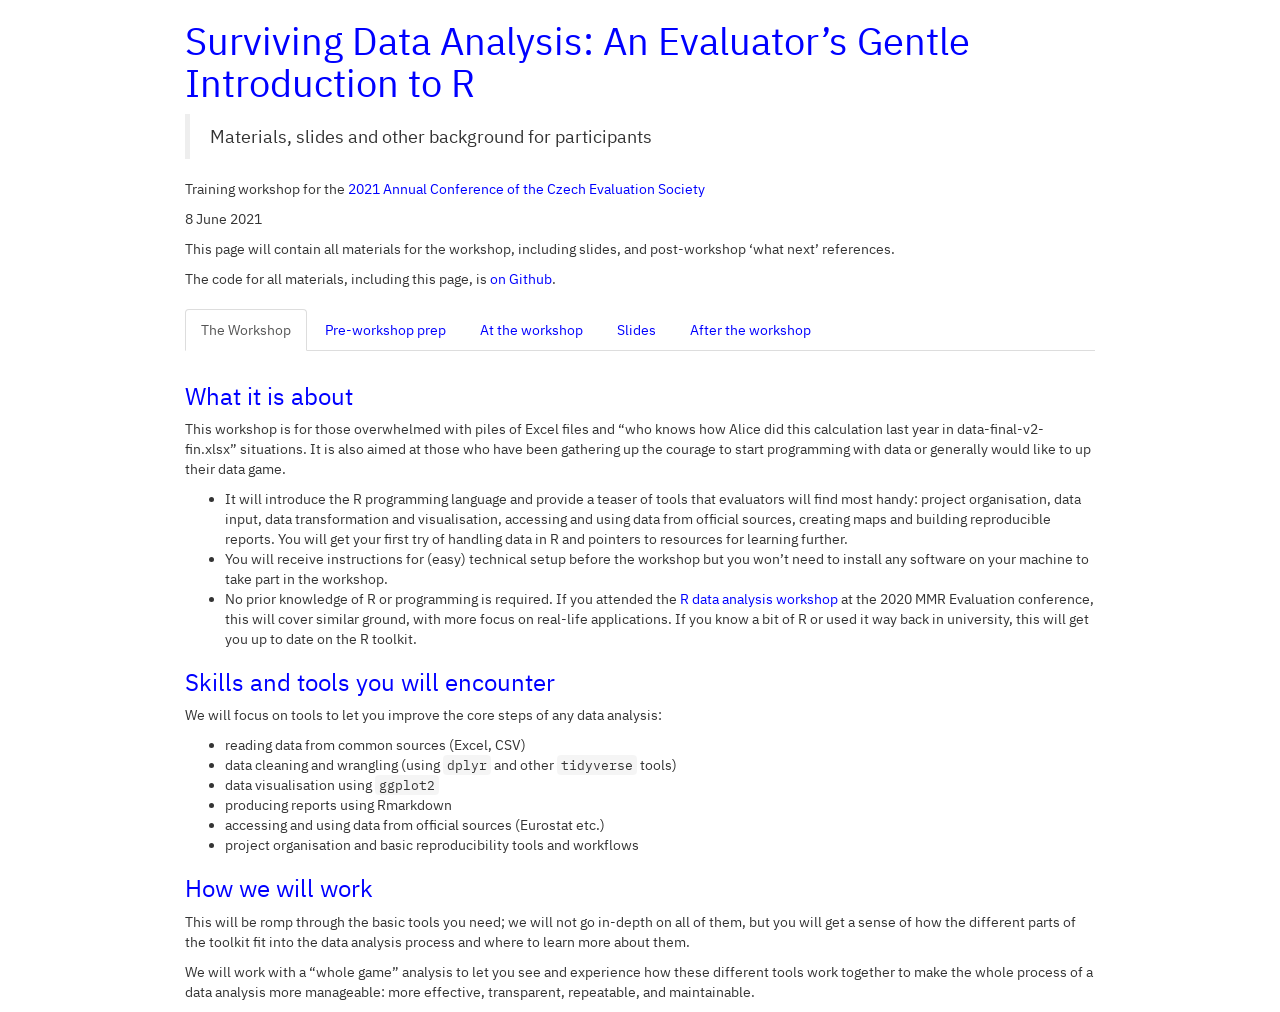
==== docs/index.html @ 687593d3 "render meta" ====
<!DOCTYPE html>

<html lang="en" xml:lang="en">

<head>

<meta charset="utf-8" />
<meta name="generator" content="pandoc" />
<meta http-equiv="X-UA-Compatible" content="IE=EDGE" />




<title>Surviving Data Analysis: An Evaluator’s Gentle Introduction to R</title>

<script src="[data-uri]"></script>
<script src="[data-uri]"></script>
<meta name="viewport" content="width=device-width, initial-scale=1" />
<link href="data:text/css,html%7Bfont%2Dfamily%3Asans%2Dserif%3B%2Dwebkit%2Dtext%2Dsize%2Dadjust%3A100%25%3B%2Dms%2Dtext%2Dsize%2Dadjust%3A100%25%7Dbody%7Bmargin%3A0%7Darticle%2Caside%2Cdetails%2Cfigcaption%2Cfigure%2Cfooter%2Cheader%2Chgroup%2Cmain%2Cmenu%2Cnav%2Csection%2Csummary%7Bdisplay%3Ablock%7Daudio%2Ccanvas%2Cprogress%2Cvideo%7Bdisplay%3Ainline%2Dblock%3Bvertical%2Dalign%3Abaseline%7Daudio%3Anot%28%5Bcontrols%5D%29%7Bdisplay%3Anone%3Bheight%3A0%7D%5Bhidden%5D%2Ctemplate%7Bdisplay%3Anone%7Da%7Bbackground%2Dcolor%3Atransparent%7Da%3Aactive%2Ca%3Ahover%7Boutline%3A0%7Dabbr%5Btitle%5D%7Bborder%2Dbottom%3A1px%20dotted%7Db%2Cstrong%7Bfont%2Dweight%3A700%7Ddfn%7Bfont%2Dstyle%3Aitalic%7Dh1%7Bmargin%3A%2E67em%200%3Bfont%2Dsize%3A2em%7Dmark%7Bcolor%3A%23000%3Bbackground%3A%23ff0%7Dsmall%7Bfont%2Dsize%3A80%25%7Dsub%2Csup%7Bposition%3Arelative%3Bfont%2Dsize%3A75%25%3Bline%2Dheight%3A0%3Bvertical%2Dalign%3Abaseline%7Dsup%7Btop%3A%2D%2E5em%7Dsub%7Bbottom%3A%2D%2E25em%7Dimg%7Bborder%3A0%7Dsvg%3Anot%28%3Aroot%29%7Boverflow%3Ahidden%7Dfigure%7Bmargin%3A1em%2040px%7Dhr%7Bheight%3A0%3B%2Dwebkit%2Dbox%2Dsizing%3Acontent%2Dbox%3B%2Dmoz%2Dbox%2Dsizing%3Acontent%2Dbox%3Bbox%2Dsizing%3Acontent%2Dbox%7Dpre%7Boverflow%3Aauto%7Dcode%2Ckbd%2Cpre%2Csamp%7Bfont%2Dfamily%3Amonospace%2Cmonospace%3Bfont%2Dsize%3A1em%7Dbutton%2Cinput%2Coptgroup%2Cselect%2Ctextarea%7Bmargin%3A0%3Bfont%3Ainherit%3Bcolor%3Ainherit%7Dbutton%7Boverflow%3Avisible%7Dbutton%2Cselect%7Btext%2Dtransform%3Anone%7Dbutton%2Chtml%20input%5Btype%3Dbutton%5D%2Cinput%5Btype%3Dreset%5D%2Cinput%5Btype%3Dsubmit%5D%7B%2Dwebkit%2Dappearance%3Abutton%3Bcursor%3Apointer%7Dbutton%5Bdisabled%5D%2Chtml%20input%5Bdisabled%5D%7Bcursor%3Adefault%7Dbutton%3A%3A%2Dmoz%2Dfocus%2Dinner%2Cinput%3A%3A%2Dmoz%2Dfocus%2Dinner%7Bpadding%3A0%3Bborder%3A0%7Dinput%7Bline%2Dheight%3Anormal%7Dinput%5Btype%3Dcheckbox%5D%2Cinput%5Btype%3Dradio%5D%7B%2Dwebkit%2Dbox%2Dsizing%3Aborder%2Dbox%3B%2Dmoz%2Dbox%2Dsizing%3Aborder%2Dbox%3Bbox%2Dsizing%3Aborder%2Dbox%3Bpadding%3A0%7Dinput%5Btype%3Dnumber%5D%3A%3A%2Dwebkit%2Dinner%2Dspin%2Dbutton%2Cinput%5Btype%3Dnumber%5D%3A%3A%2Dwebkit%2Douter%2Dspin%2Dbutton%7Bheight%3Aauto%7Dinput%5Btype%3Dsearch%5D%7B%2Dwebkit%2Dbox%2Dsizing%3Acontent%2Dbox%3B%2Dmoz%2Dbox%2Dsizing%3Acontent%2Dbox%3Bbox%2Dsizing%3Acontent%2Dbox%3B%2Dwebkit%2Dappearance%3Atextfield%7Dinput%5Btype%3Dsearch%5D%3A%3A%2Dwebkit%2Dsearch%2Dcancel%2Dbutton%2Cinput%5Btype%3Dsearch%5D%3A%3A%2Dwebkit%2Dsearch%2Ddecoration%7B%2Dwebkit%2Dappearance%3Anone%7Dfieldset%7Bpadding%3A%2E35em%20%2E625em%20%2E75em%3Bmargin%3A0%202px%3Bborder%3A1px%20solid%20silver%7Dlegend%7Bpadding%3A0%3Bborder%3A0%7Dtextarea%7Boverflow%3Aauto%7Doptgroup%7Bfont%2Dweight%3A700%7Dtable%7Bborder%2Dspacing%3A0%3Bborder%2Dcollapse%3Acollapse%7Dtd%2Cth%7Bpadding%3A0%7D%40media%20print%7B%2A%2C%3Aafter%2C%3Abefore%7Bcolor%3A%23000%21important%3Btext%2Dshadow%3Anone%21important%3Bbackground%3A0%200%21important%3B%2Dwebkit%2Dbox%2Dshadow%3Anone%21important%3Bbox%2Dshadow%3Anone%21important%7Da%2Ca%3Avisited%7Btext%2Ddecoration%3Aunderline%7Da%5Bhref%5D%3Aafter%7Bcontent%3A%22%20%28%22%20attr%28href%29%20%22%29%22%7Dabbr%5Btitle%5D%3Aafter%7Bcontent%3A%22%20%28%22%20attr%28title%29%20%22%29%22%7Da%5Bhref%5E%3D%22javascript%3A%22%5D%3Aafter%2Ca%5Bhref%5E%3D%22%23%22%5D%3Aafter%7Bcontent%3A%22%22%7Dblockquote%2Cpre%7Bborder%3A1px%20solid%20%23999%3Bpage%2Dbreak%2Dinside%3Aavoid%7Dthead%7Bdisplay%3Atable%2Dheader%2Dgroup%7Dimg%2Ctr%7Bpage%2Dbreak%2Dinside%3Aavoid%7Dimg%7Bmax%2Dwidth%3A100%25%21important%7Dh2%2Ch3%2Cp%7Borphans%3A3%3Bwidows%3A3%7Dh2%2Ch3%7Bpage%2Dbreak%2Dafter%3Aavoid%7D%2Enavbar%7Bdisplay%3Anone%7D%2Ebtn%3E%2Ecaret%2C%2Edropup%3E%2Ebtn%3E%2Ecaret%7Bborder%2Dtop%2Dcolor%3A%23000%21important%7D%2Elabel%7Bborder%3A1px%20solid%20%23000%7D%2Etable%7Bborder%2Dcollapse%3Acollapse%21important%7D%2Etable%20td%2C%2Etable%20th%7Bbackground%2Dcolor%3A%23fff%21important%7D%2Etable%2Dbordered%20td%2C%2Etable%2Dbordered%20th%7Bborder%3A1px%20solid%20%23ddd%21important%7D%7D%40font%2Dface%7Bfont%2Dfamily%3A%27Glyphicons%20Halflings%27%3Bsrc%3Aurl%28data%3Aapplication%2Fvnd%2Ems%2Dfontobject%3Bbase64%2Cn04AAEFNAAACAAIABAAAAAAABQAAAAAAAAABAJABAAAEAExQAAAAAAAAAAIAAAAAAAAAAAEAAAAAAAAAJxJ%[base64]%2FSEdmjKHUbyow8ATBE40IvWA3vTu8LiABDQ%2BpexwUMcm1SMnNryctQSiI1K5ZnbOlXKmnVV5YvRe6RnNMFNCOs1KNVpn6yZhCJkRtVRNzEufeIq7HgSrcx4S8h%2Fv4vnrrKc6oCNxmSk2uKlZQHBii6iKFoH0746ThvkO1kJHlxjrkxs%2BLWORaDQBEtiYJIR5IB9Bi1UyL4Rmr0BNigNkMzlKQmnofBHviqVzUxwdMb3NdCn69hy%2BpRYVKGVS%2F1tnsqv4LL7wCCPZZAZPT4aCShHjHJVNuXbmMrY5LeQaGnvAkXlVrJgKRAUdFjrWEah9XebPeQMj7KS7DIBAFt8ycgC5PLGUOHSE3ErGZCiViNLL5ZARfywnCoZaKQCu6NuFX42AEeKtKUGnr%2FCm2Cy8tpFhBPMW5Fxi4Qm4TkDWh4IWFDClhU2hRWosUWqcKLlgyXB%2BlSHaWaHiWlBAR8SeSgSPCQxdVQgzUixWKSTrIQEbU94viDctkvX%2BVSjJuUmV8L4CXShI11esnp0pjWNZIyxKHS4wVQ2ime1P4RnhvGw0aDN1OLAXGERsB7buFpFGGBAre4QEQR0HOIO5oYH305G%2BKspT%2FFupEGGafCCwxSe6ZUa%2B073rXHnNdVXE6eWvibUS27XtRzkH838mYLMBmYysZTM0EM3A1fbpCBYFccN1B%2FEnCYu%2FTgCGmr7bMh8GfYL%2BBfcLvB0gRagC09w9elfldaIy%2FhNCBLRgBgtCC7jAF63wLSMAfbfAlEggYU0bUA7ACCJmTDpEmJtI78w4%2FBO7dN7JR7J7ZvbYaUbaILSQsRBiF3HGk5fEg6p9unwLvn98r%2BvnsV%2B372uf1xBLq4qU%2F45fTuqaAP%2BpssmCCCTF0mhEow8ZXZOS8D7Q85JsxZ%2BAzok7B7O%2Ff6J8AzYBySZQB%2FQHYUSA%2BEeQhEWiS6AIQzgcsDiER4MjgMBAWDV4AgQ3g1eBgIdweCQmCjJEMkJ%2BPKRWyFHHmg1Wi%2F6xzUgA0LREoKJChwnQa9B%2B5RQZRB3IlBlkAnxyQNaANwHMowzlYSMCBgnbpzvqpl0iTJNCQidDI9ZrSYNIRBhHtUa5YHMHxyGEik9hDE0AKj72AbTCaxtHPUaKZdAZSnQTyjGqGLsmBStCejApUhg4uBMU6mATujEl%2BKdDPbI6Ag4vLr%2BhjY6lbjBeoLKnZl0UZgRX8gTySOeynZVz1wOq7e1hFGYIq%2BMhrGxDLak0PrwYzSXtcuyhXEhwOYofiW%2BEcI%2Fjw8P6IY6ed%2BetAbuqKp5QIapT77LnAe505lMuqL79a0ut4rWexzFttsOsLDy7zvtQzcq3U1qabe7tB0wHWVXji%2BzDbo8x8HyIRUbXnwUcklFv51fvTymiV%2BMXLSmGH9d9%2BaXpD5X6lao41anWGig7IwIdnoBY2ht%2FpO9mClLo4NdXHAsefqWUKlXJkbqPOFhMoR4aiA1BXqhRNbB2Xwi%2B7u%2FjpAoOpKJ0UX24EsrzMfHXViakCNcKjBxuQX8BO0ZqjJ3xXzf%2B61t2VXOSgJ8xu65QKgtN6FibPmPYsXbJRHHqbgATcSZxBqGiDiU4NNNsYBsKD0MIP%2FOfKnlk%2FLkaid%[base64]%2FgFtuW0wR4cgd%2BZKesSV7QkNE2kw6AV4hoIuC02LGmTomyf8PiO6CZzOTLTPQ%2BHW06H%2Btx%2BbQ8LmDYg1pTFrp2oJXgkZTyeRJZM0C8aE2LpFrNVDuhARsN543%2FFV6klQ6Tv1OoZGXLv0igKrl%2FCmJxRmX7JJbJ998VSIPQRyDBICzl4JJlYHbdql30NvYcOuZ7a10uWRrgoieOdgIm4rlq6vNOQBuqESLbXG5lzdJGHw2m0sDYmODXbYGTfSTGRKpssTO95fothJCjUGQgEL4yKoGAF%2F0SrpUDNn8CBgBcSDQByAeNkCXp4S4Ro2Xh4OeaGRgR66PVOsU8bc6TR5%[base64]%2F1SgRCJ1dk4UdBT7OoyuNgLs0oCd8RnrEIb6QdMxT2QjD4zMrJkfgx5aDMcA4orsTtKCqWb%2FVeyceqa5OGSmB28YwH4rFbkQaLoUN8OQQYnD3w2eXpI4ScQfbCUZiJ4yMOIKLyyTc7BQ4uXUw6Ee6%2FxM%2B4Y67ngNBknxIPwuppgIhFcwJyr6EIj%2BLzNj%2FmfR2vhhRlx0BILZoAYruF0caWQ7YxO66UmeguDREAFHYuC7HJviRgVO6ruJH59h%2FC%2FPkgSle8xNzZJULLWq9JMDTE2fjGE146a1Us6PZDGYle6ldWRqn%2FpdpgHKNGrGIdkRK%2BKPETT9nKT6kLyDI8xd9A1FgWmXWRAIHwZ37WyZHOVyCadJEmMVz0MadMjDrPho%2BEIochkVC2xgGiwwsQ6DMv2P7UXqT4x7CdcYGId2BJQQa85EQKmCmwcRejQ9Bm4oATENFPkxPXILHpMPUyWTI5rjNOsIlmEeMbcOCEqInpXACYQ9DDxmFo9vcmsDblcMtg4tqBerNngkIKaFJmrQAPnq1dEzsMXcwjcHdfdCibcAxxA%2Bq%2Fj9m3LM%2FO7WJka4tSidVCjsvo2lQ%2F2ewyoYyXwAYyr2PlRoR5MpgVmSUIrM3PQxXPbgjBOaDQFIyFMJvx3Pc5RSYj12ySVF9fwFPQu2e2KWVoL9q3Ayv3IzpGHUdvdPdrNUdicjsTQ2ISy7QU3DrEytIjvbzJnAkmANXjAFERA0MUoPF3%2F5KFmW14bBNOhwircYgMqoDpUMcDtCmBE82QM2YtdjVLB4kBuKho%2FbcwQdeboqfQartuU3CsCf%2BcXkgYAqp%2F0Ee3RorAZt0AvvOCSI4JICIlGlsV0bsSid%2FNIEALAAzb6HAgyWHBps6xAOwkJIGcB82CxRQq4sJf3FzA70A%2BTRqcqjEMETCoez3mkPcpnoALs0ugJY8kQwrC%[base64]%2FWDHA60cYFaI%2FPjpzquUqdaYGcIq%2BmLez3WLFFCtNBN2QJcrlcoELgiPku5R5dSlJFaCEqEZle1AQzAKC%2B1SotMcBNyQUFuRHRF6OlimSBgjZeTBCwLyc6A%2BP%2FoFRchXTz5ADknYJHxzrJ5pGuIKRQISU6WyKTBBjD8WozmVYWIsto1AS5rxzKlvJu4E%2FvwOiKxRtCWsDM%2BeTHUrmwrCK5BIfMzGkD%2B0Fk5LzBs0jMYXktNDblB06LMNJ09U8pzSLmo14MS0OMjcdrZ31pyQqxJJpRImlSvfYAK8inkYU52QY2FPEVsjoWewpwhRp5yAuNpkqhdb7ku9Seefl2D0B8SMTFD90xi4CSOwwZy9IKkpMtI3FmFUg3%2FkFutpQGNc3pCR7gvC4sgwbupDu3DyEN%2BW6YGLNM21jpB49irxy9BSlHrVDlnihGKHwPrbVFtc%2Bh1rVQKZduxIyojccZIIcOCmhEnC7UkY68WXKQgLi2JCDQkQWJRQuk60hZp0D3rtCTINSeY9Ej2kIKYfGxwOs4j9qMM7fYZiipzgcf7TamnehqdhsiMiCawXnz4xAbyCkLAx5EGbo3Ax1u3dUIKnTxIaxwQTHehPl3V491H0%2BbC5zgpGz7Io%2BmjdhKlPJ01EeMpM7UsRJMi1nGjmJg35i6bQBAAxjO%2FENJubU2mg3ONySEoWklCwdABETcs7ck3jgiuU9pcKKpbgn%2B3YlzV1FzIkB6pmEDOSSyDfPPlQskznctFji0kpgZjW5RZe6x9kYT4KJcXg0bNiCyif%2BpZACCyRMmYsfiKmN9tSO65F0R2OO6ytlEhY5Sj6uRKfFxw0ijJaAx%2Fk3QgnAFSq27%2F2i4GEBA%2BUvTJKK%2F9eISNvG46Em5RZfjTYLdeD8kdXHyrwId%2FDQZUaMCY4gGbke2C8vfjgV%2FY9kkRQOJIn%2FxM9INZSpiBnqX0Q9GlQPpPKAyO5y%2BW5NMPSRdBCUlmuxl40ZfMCnf2Cp044uI9WLFtCi4YVxKjuRCOBWIb4XbIsGdbo4qtMQnNOQz4XDSui7W%2FN6l54qOynCqD3DpWQ%2BmpD7C40D8BZEWGJX3tlAaZBMj1yjvDYKwCJBa201u6nBKE5UE%2B7QSEhCwrXfbRZylAaAkplhBWX50dumrElePyNMRYUrC99UmcSSNgImhFhDI4BXjMtiqkgizUGCrZ8iwFxU6fQ8GEHCFdLewwxYWxgScAYMdMLmcZR6b7rZl95eQVDGVoUKcRMM1ixXQtXNkBETZkVVPg8LoSrdetHzkuM7DjZRHP02tCxA1fmkXKF3VzfN1pc1cv%2F8lbTIkkYpqKM9VOhp65ktYk%2BQ46myFWBapDfyWUCnsnI00QTBQmuFjMZTcd0V2NQ768Fhpby04k2IzNR1wKabuGJqYWwSly6ocMFGTeeI%2BejsWDYgEvr66QgqdcIbFYDNgsm0x9UHY6SCd5%2B7tpsLpKdvhahIDyYmEJQCqMqtCF6UlrE5GXRmbu%[base64]%2FiOmsLtHSWNUWEGk9hScMPShasUA1AcHOtRZlqMeQ0OzYS9vQvYUjOLrzP07BUAFikcJNMi7gIxEw4pL1G54TcmmmoAQ5s7TGWErJZ2Io4yQ0ljRYhL8H5e62oDtLF8aDpnIvZ5R3GWJyAugdiiJW9hQAVTsnCBHhwu7rkBlBX6r3b7ejEY0k5GGeyKv66v%2B6dg7mcJTrWHbtMywbedYqCQ0FPwoytmSWsL8WTtChZCKKzEF7vP6De4x2BJkkniMgSdWhbeBSLtJZR9CTHetK1xb34AYIJ37OegYIoPVbXgJ%2FqDQK%2BbfCtxQRVKQu77WzOoM6SGL7MaZwCGJVk46aImai9fmam%2BWpHG%2B0BtQPWUgZ7RIAlPq6lkECUhZQ2gqWkMYKcYMYaIc4gYCDFHYa2d1nzp3%2BJ1eCBay8IYZ0wQRKGAqvCuZ%2FUgbQPyllosq%2BXtfKIZOzmeJqRazpmmoP%2F76YfkjzV2NlXTDSBYB04SVlNQsFTbGPk1t%2FI4Jktu0XSgifO2ozFOiwd%2F0SssJDn0dn4xqk4GDTTKX73%2FwQyBLdqgJ%2BWx6AQaba3BA9CKEzjtQYIfAsiYamapq80LAamYjinlKXUkxdpIDk0puXUEYzSalfRibAeDAKpNiqQ0FTwoxuGYzRnisyTotdVTclis1LHRQCy%2FqqL8oUaQzWRxilq5Mi0IJGtMY02cGLD69vGjkj3p6pGePKI8bkBv5evq8SjjyU04vJR2cQXQwSJyoinDsUJHCQ50jrFTT7yRdbdYQMB3MYCb6uBzJ9ewhXYPAIZSXfeEQBZZ3GPN3Nbhh%2FwkvAJLXnQMdi5NYYZ5GHE400GS5rXkOZSQsdZgIbzRnF9ueLnsfQ47wHAsirITnTlkCcuWWIUhJSbpM3wWhXNHvt2xUsKKMpdBSbJnBMcihkoDqAd1Zml%2FR4yrzow1Q2A5G%2Bkzo%2FRhRxQS2lCSDRV8LlYLBOOoo1bF4jwJAwKMK1tWLHlu9i0j4Ig8qVm6wE1DxXwAwQwsaBWUg2pOOol2dHxyt6npwJEdLDDVYyRc2D0HbcbLUJQj8gPevQBUBOUHXPrsAPBERICpnYESeu2OHotpXQxRGlCCtLdIsu23MhZVEoJg8Qumj%2FUMMc34IBqTKLDTp76WzL%2FdMjCxK7MjhiGjeYAC%2Fkj%2FjY%2FRde7hpSM1xChrog6yZ7OWTuD56xBJnGFE%2BpT2ElSyCnJcwVzCjkqeNLfMEJqKW0G7OFIp0G%2B9mh50I9o8k1tpCY0xYqFNIALgIfc2me4n1bmJnRZ89oepgLPT0NTMLNZsvSCZAc3TXaNB07vail36%2FdBySis4m9%2FDR8izaLJW6bWCkVgm5T%2Bius3ZXq4xI%2BGnbveLbdRwF2mNtsrE0JjYc1AXknCOrLSu7Te%2Fr4dPYMCl5qtiHNTn%2BTPbh1jCBHH%2BdMJNhwNgs3nT%2BOhQoQ0vYif56BMG6WowAcHR3DjQolxLzyVekHj00PBAaW7IIAF1EF%2BuRIWyXjQMAs2chdpaKPNaB%2BkSezYt0%2BCA04sOg5vx8Fr7Ofa9sUv87h7SLAUFSzbetCCZ9pmyLt6l6%2FTzoA1%2FZBG9bIUVHLAbi%2FkdBFgYGyGwRQGBpkqCEg2ah9UD6EedEcEL3j4y0BQQCiExEnocA3SZboh%2Bepgd3YsOkHskZwPuQ5OoyA0fTA5AXrHcUOQF%2BzkJHIA7PwCDk1gGVmGUZSSoPhNf%2BTklauz98QofOlCIQ%2FtCD4dosHYPqtPCXB3agggQQIqQJsSkB%2Bqn0rkQ1toJjON%2FOtCIB9RYv3PqRA4C4U68ZMlZn6BdgEvi2ziU%2BTQ6NIw3ej%2BAtDwMGEZk7e2IjxUWKdAxyaw9OCwSmeADTPPleyk6UhGDNXQb%2B%2BW6Uk4q6F7%2Frg6WVTo82IoCxSIsFDrav4EPHphD3u4hR53WKVvYZUwNCCeM4PMBWzK%2BEfIthZOkuAwPo5C5jgoZgn6dUdvx5rIDmd58cXXdKNfw3l%2BwM2UjgrDJeQHhbD7HW2QDoZMCujgIUkk5Fg8VCsdyjOtnGRx8wgKRPZN5dR0zPUyfGZFVihbFRniXZFOZGKPnEQzU3AnD1KfR6weHW2XS6KbPJxUkOTZsAB9vTVp3Le1F8q5l%2BDMcLiIq78jxAImD2pGFw0VHfRatScGlK6SMu8leTmhUSMy8Uhdd6xBiH3Gdman4tjQGLboJfqz6fL2WKHTmrfsKZRYX6BTDjDldKMosaSTLdQS7oDisJNqAUhw1PfTlnacCO8vl8706Km1FROgLDmudzxg%2BEWTiArtHgLsRrAXYWdB0NmToNCJdKm0KWycZQqb%2BMw76Qy29iQ5up%2FX7oyw8QZ75kP5F6iJAJz6KCmqxz8fEa%2FxnsMYcIO%2FvEkGRuMckhr4rIeLrKaXnmIzlNLxbFspOphkcnJdnz%2FChp%2FVlpj2P7jJQmQRwGnltkTV5dbF9fE3%2FfxoSqTROgq9wFUlbuYzYcasE0ouzBo%2BdDCDzxKAfhbAZYxQiHrLzV2iVexnDX%2FQnT1fsT%2Fxuhu1ui5qIytgbGmRoQkeQooO8eJNNZsf0iALur8QxZFH0nCMnjerYQqG1pIfjyVZWxhVRznmmfLG00BcBWJE6hzQWRyFknuJnXuk8A5FRDCulwrWASSNoBtR%2BCtGdkPwYN2o7DOw%2FVGlCZPusRBFXODQdUM5zeHDIVuAJBLqbO%2Ff9Qua%2BpDqEPk230Sob9lEZ8BHiCorjVghuI0lI4JDgHGRDD%2FprQ84B1pVGkIpVUAHCG%2Biz3Bn3qm2AVrYcYWhock4jso5%2BJ7HfHVj4WMIQdGctq3psBCVVzupQOEioBGA2Bk%2BUILT7%2BVoX5mdxxA5fS42gISQVi%2FHTzrgMxu0fY6hE1ocUwwbsbWcezrY2n6S8%2F6cxXkOH4prpmPuFoikTzY7T85C4T2XYlbxLglSv2uLCgFv8Quk%2FwdesUdWPeHYIH0R729JIisN9Apdd4eB10aqwXrPt%2BSu9mA8k8n1sjMwnfsfF2j3jMUzXepSHmZ%2FBfqXvzgUNQQWOXO8YEuFBh4QTYCkOAPxywpYu1VxiDyJmKVcmJPGWk%2Fgc3Pov02StyYDahwmzw3E1gYC9wkupyWfDqDSUMpCTH5e5N8B%2F%2FlHiMuIkTNw4USHrJU67bjXGqNav6PBuQSoqTxc8avHoGmvqNtXzIaoyMIQIiiUHIM64cXieouplhNYln7qgc4wBVAYR104kO%2BCvKqsg4yIUlFNThVUAKZxZt1XA34h3TCUUiXVkZ0w8Hh2R0Z5L0b4LZvPd%2Fp1gi%2F07h8qfwHrByuSxglc9cI4QIg2oqvC%2Fqm0i7tjPLTgDhoWTAKDO2ONW5oe%2B%2FeKB9vZB8K6C25yCZ9RFVMnb6NRdRjyVK57CHHSkJBfnM2%2Fj4ODUwRkqrtBBCrDsDpt8jhZdXoy%2F1BCqw3sSGhgGGy0a5Jw6BP%2FTExoCmNFYjZl248A0osgPyGEmRA%2BfAsqPVaNAfytu0vuQJ7rk3J4kTDTR2AlCHJ5cls26opZM4w3jMULh2YXKpcqGBtuleAlOZnaZGbD6DHzMd6i2oFeJ8z9XYmalg1Szd%2FocZDc1C7Y6vcALJz2lYnTXiWEr2wawtoR4g3jvWUU2Ngjd1cewtFzEvM1NiHZPeLlIXFbBPawxNgMwwAlyNSuGF3zizVeOoC9bag1qRAQKQE%2FEZBWC2J8mnXAN2aTBboZ7HewnObE8CwROudZHmUM5oZ%2FUgd%2FJZQK8lvAm43uDRAbyW8gZ%2BZGq0EVerVGUKUSm%2FIdn8AQHdR4m7bue88WBwft9mSCeMOt1ncBwziOmJYI2ZR7ewNMPiCugmSsE4EyQ%2BQATJG6qORMGd4snEzc6B4shPIo4G1T7PgSm8PY5eUkPdF8JZ0VBtadbHXoJgnEhZQaODPj2gpODKJY5Yp4DOsLBFxWbvXN755KWylJm%2BoOd4zEL9Hpubuy2gyyfxh8oEfFutnYWdfB8PdESLWYvSqbElP9qo3u6KTmkhoacDauMNNjj0oy40DFV7Ql0aZj77xfGl7TJNHnIwgqOkenruYYNo6h724%2BzUQ7%2BvkCpZB%2BpGA562hYQiDxHVWOq0oDQl%2FQsoiY%2BcuI7iWq%2FZIBtHcXJ7kks%2Bh2fCNUPA82BzjnqktNts%2BRLdk1VSu%2BtqEn7QZCCsvEqk6FkfiOYkrsw092J8jsfIuEKypNjLxrKA9kiA19mxBD2suxQKCzwXGws7kEJvlhUiV9tArLIdZW0IORcxEzdzKmjtFhsjKy%2F44XYXdI5noQoRcvjZ1RMPACRqYg2V1%2BOwOepcOknRLLFdYgTkT5UApt%2FJhLM3jeFYprZV%2BZow2g8fP%2BU68hkKFWJj2yBbKqsrp25xkZX1DAjUw52IMYWaOhab8Kp05VrdNftqwRrymWF4OQSjbdfzmRZirK8FMJELEgER2PHjEAN9pGfLhCUiTJFbd5LBkOBMaxLr%2FA1SY9dXFz4RjzoU9ExfJCmx%2FI9FKEGT3n2cmzl2X42L3Jh%2BAbQq6sA%2BSs1kitoa4TAYgKHaoybHUDJ51oETdeI%2F9ThSmjWGkyLi5QAGWhL0BG1UsTyRGRJOldKBrYJeB8ljLJHfATWTEQBXBDnQexOHTB%2BUn44zExFE4vLytcu5NwpWrUxO%2F0ZICUGM7hGABXym0V6ZvDST0E370St9MIWQOTWngeoQHUTdCJUP04spMBMS8LSker9cReVQkULFDIZDFPrhTzBl6sed9wcZQTbL%2BBDqMyaN3RJPh%2Fanbx%2BIv%2BqgQdAa3M9Z5JmvYlh4qop%2BHo1F1W5gbOE9YKLgAnWytXElU4G8GtW47lhgFE6gaSs%2Bgs37sFvi0PPVvA5dnCBgILTwoKd%2F%2BDoL9F6inlM7H4rOTzD79KJgKlZO%2FZgt22UsKhrAaXU5ZcLrAglTVKJEmNJvORGN1vqrcfSMizfpsgbIe9zno%2BgBoKVXgIL%2FVI8dB1O5o%2FR3Suez%2FgD7M781ShjKpIIORM%2FnxG%2BjjhhgPwsn2IoXsPGPqYHXA63zJ07M2GPEykQwJBYLK808qYxuIew4frk52nhCsnCYmXiR6CuapvE1IwRB4%2FQftDbEn%2BAucIr1oxrLabRj9q4ae0%2BfXkHnteAJwXRbVkR0mctVSwEbqhJiMSZUp9DNbEDMmjX22m3ABpkrPQQTP3S1sib5pD2VRKRd%2BeNAjLYyT0hGrdjWJZy24OYXRoWQAIhGBZRxuBFMjjZQhpgrWo8SiFYbojcHO8V5DyscJpLTHyx9Fimassyo5U6WNtquUMYgccaHY5amgR3PQzq3ToNM5ABnoB9kuxsebqmYZm0R9qxJbFXCQ1UPyFIbxoUraTJFDpCk0Wk9GaYJKz%2F6oHwEP0Q14lMtlddQsOAU9zlYdMVHiT7RQP3XCmWYDcHCGbVRHGnHuwzScA0BaSBOGkz3lM8CArjrBsyEoV6Ys4qgDK3ykQQPZ3hCRGNXQTNNXbEb6tDiTDLKOyMzRhCFT%2BmAUmiYbV3YQVqFVp9dorv%2BTsLeCykS2b5yyu8AV7IS9cxcL8z4Kfwp%2BxJyYLv1OsxQCZwTB4a8BZ%2F5EdxTBJthApqyfd9u3ifr%2FWILTqq5VqgwMT9SOxbSGWLQJUUWCVi4k9tho9nEsbUh7U6NUsLmkYFXOhZ0kmamaJLRNJzSj%2Fqn4Mso6zb6iLLBXoaZ6AqeWCjHQm2lztnejYYM2eubnpBdKVLORZhudH3JF1waBJKA9%2BW8EhMj3Kzf0L4vi4k6RoHh3Z5YgmSZmk6ns4fjScjAoL8GoOECgqgYEBYUGFVO4FUv4%2FYtowhEmTs0vrvlD%2FCrisnoBNDAcUi%2FteY7OctFlmARQzjOItrrlKuPO6E2Ox93L4O%2F4DcgV%2FdZ7qR3VBwVQxP1GCieA4RIpweYJ5FoYrHxqRBdJjnqbsikA2Ictbb8vE1GYIo9dacK0REgDX4smy6GAkxlH1yCGGsk%2BtgiDhNKuKu3yNrMdxafmKTF632F8Vx4BNK57GvlFisrkjN9WDAtjsWA0ENT2e2nETUb%2Fn7qwhvGnrHuf5bX6Vh%2Fn3xffU3PeHdR%2BFA92i6ufT3AlyAREoNDh6chiMWTvjKjHDeRhOa9YkOQRq1vQXEMppAQVwHCuIcV2g5rBn6GmZZpTR7vnSD6ZmhdSl176gqKTXu5E%2BYbfL0adwNtHP7dT7t7b46DVZIkzaRJOM%2BS6KcrzYVg%2BT3wSRFRQashjfU18NutrKa%2F7PXbtuJvpIjbgPeqd%2BpjmRw6YKpnANFSQcpzTZgpSNJ6J7uiagAbir%2F8tNXJ%2FOsOnRh6iuIexxrmkIneAgz8QoLmiaJ8sLQrELVK2yn3wOHp57BAZJhDZjTBzyoRAuuZ4eoxHruY1pSb7qq79cIeAdOwin4GdgMeIMHeG%2BFZWYaiUQQyC5b50zKjYw97dFjAeY2I4Bnl105Iku1y0lMA1ZHolLx19uZnRdILcXKlZGQx%2FGdEqSsMRU1BIrFqRcV1qQOOHyxOLXEGcbRtAEsuAC2V4K3p5mFJ22IDWaEkk9ttf5Izb2LkD1MnrSwztXmmD%2FQi%2FEmVEFBfiKGmftsPwVaIoZanlKndMZsIBOskFYpDOq3QUs9aSbAAtL5Dbokus2G4%2FasthNMK5UQKCOhU97oaOYNGsTah%2BjfCKsZnTRn5TbhFX8ghg8CBYt%2FBjeYYYUrtUZ5jVij%2Fop7V5SsbA4mYTOwZ46hqdpbB6Qvq3AS2HHNkC15pTDIcDNGsMPXaBidXYPHc6PJAkRh29Vx8KcgX46LoUQBhRM%2B3SW6Opll%2FwgxxsPgKJKzr5QCmwkUxNbeg6Wj34SUnEzOemSuvS2OetRCO8Tyy%2BQbSKVJcqkia%2BGvDefFwMOmgnD7h81TUtMn%2BmRpyJJ349HhAnoWFTejhpYTL9G8N2nVg1qkXBeoS9Nw2fB27t7trm7d%2FQK7Cr4uoCeOQ7%2F8JfKT77KiDzLImESHw%2F0wf73QeHu74hxv7uihi4fTX%2BXEwAyQG3264dwv17aJ5N335Vt9sdrAXhPOAv8JFvzqyYXwfx8WYJaef1gMl98JRFyl5Mv5Uo%2FoVH5ww5OzLFsiTPDns7fS6EURSSWd%2F92BxMYQ8sBaH%2Bj%2BwthQPdVgDGpTfi%2BJQIWMD8xKqULliRH01rTeyF8x8q%2FGBEEEBrAJMPf25UQwi0b8tmqRXY7kIvNkzrkvRWLnxoGYEJsz8u4oOyMp8cHyaybb1HdMCaLApUE%2B%2F7xLIZGP6H9xuSEXp1zLIdjk5nBaMuV%2FyTDRRP8Y2ww5RO6d2D94o%2B6ucWIqUAvgHIHXhZsmDhjVLczmZ3ca0Cb3PpKwt2UtHVQ0BgFJsqqTsnzZPlKahRUkEu4qmkJt%2Bkqdae76ViWe3STan69yaF9%2BfESD2lcQshLHWVu4ovItXxO69bqC5p1nZLvI8NdQB9s9UNaJGlQ5mG947ipdDA0eTIw%2FA1zEdjWquIsQXXGIVEH0thC5M%2BW9pZe7IhAVnPJkYCCXN5a32HjN6nsvokEqRS44tGIs7s2LVTvcrHAF%2BRVmI8L4HUYk4x%2B67AxSMJKqCg8zrGOgvK9kNMdDrNiUtSWuHFpC8%2Fp5qIQrEo%2FH%2B1l%2F0cAwQ2nKmpWxKcMIuHY44Y6DlkpO48tRuUGBWT0FyHwSKO72Ud%2BtJUfdaZ4CWNijzZtlRa8%2BCkmO%2FEwHYfPZFU%2FhzjFWH7vnzHRMo%2BaF9u8qHSAiEkA2HjoNQPEwHsDKOt6hOoK3Ce%2F%2B%2F9boMWDa44I6FrQhdgS7OnNaSzwxWKZMcyHi6LN4WC6sSj0qm2PSOGBTvDs%2FGWJS6SwEN%2FULwpb4LQo9fYjUfSXRwZkynUazlSpvX9e%2BG2zor8l%2BYaMxSEomDdLHGcD6YVQPegTaA74H8%2BV4WvJkFUrjMLGLlvSZQWvi8%2FQA7yzQ8GPno%2F%2F5SJHRP%2FOqKObPCo81s%2F%2B6WgLqykYpGAgQZhVDEBPXWgU%2FWzFZjKUhSFInufPRiMAUULC6T11yL45ZrRoB4DzOyJShKXaAJIBS9wzLYIoCEcJKQW8GVCx4fihqJ6mshBUXSw3wWVj3grrHQlGNGhIDNNzsxQ3M%2BGWn6ASobIWC%2BLbYOC6UpahVO13Zs2zOzZC8z7FmA05JhUGyBsF4tsG0drcggIFzgg%2Fkpf3%2BCnAXKiMgIE8Jk%2FMhpkc8DUJEUzDSnWlQFme3d0sHZDrg7LavtsEX3cHwjCYA17pMTfx8Ajw9hHscN67hyo%2BRJQ4458RmPywXykkVcW688oVUrQhahpPRvTWPnuI0B%2BSkQu7dCyvLRyFYlC1LG1gRCIvn3rwQeINzZQC2KXq31FaR9UmVV2QeGVqBHjmE%2BVMd3b1fhCynD0pQNhCG6%2FWCDbKPyE7NRQzL3BzQAJ0g09aUzcQA6mUp9iZFK6Sbp%2FYbHjo%2B%2B7%2FWj8S4YNa%2BZdqAw1hDrKWFXv9%2BzaXpf8ZTDSbiqsxnwN%2FCzK5tPkOr4tRh2kY3Bn9JtalbIOI4b3F7F1vPQMfoDcdxMS8CW9m%2FNCW%2FHILTUVWQIPiD0j1A6bo8vsv6P1hCESl2abrSJWDrq5sSzUpwoxaCU9FtJyYH4QFMxDBpkkBR6kn0LMPO%2B5EJ7Z6bCiRoPedRZ%2FP0SSdii7ZnPAtVwwHUidcdyspwncz5uq6vvm4IEDbJVLUFCn%2FLvIHfooUBTkFO130FC7CmmcrKdgDJcid9mvVzsDSibOoXtIf9k6ABle3PmIxejodc4aob0QKS432srrCMndbfD454q52V01G4q913mC5HOsTzWF4h2No1av1VbcUgWAqyoZl%2B11PoFYnNv2HwAODeNRkHj%2B8SF1fcvVBu6MrehHAZK1Gm69ICcTKizykHgGFx7QdowTVAsYEF2tVc0Z6wLryz2FI1sc5By2znJAAmINndoJiB4sfPdPrTC8RnkW7KRCwxC6YvXg5ahMlQuMpoCSXjOlBy0Kij%2BbsCYPbGp8BdCBiLmLSAkEQRaieWo1SYvZIKJGj9Ur%2FeWHjiB7SOVdqMAVmpBvfRiebsFjger7DC%2B8kRFGtNrTrnnGD2GAJb8rQCWkUPYHhwXsjNBSkE6lGWUj5QNhK0DMNM2l%2BkXRZ0KLZaGsFSIdQz%2FHXDxf3%2FTE30%2BDgBKWGWdxElyLccJfEpjsnszECNoDGZpdwdRgCixeg9L4EPhH%2BRptvRMVRaahu4cySjS3P5wxAUCPkmn%2BrhyASpmiTaiDeggaIxYBmtLZDDhiWIJaBgzfCsAGUF1Q1SFZYyXDt9skCaxJsxK2Ms65dmdp5WAZyxik%2FzbrTQk5KmgxCg%2Ff45L0jywebOWUYFJQAJia7XzCV0x89rpp%2Ff3AVWhSPyTanqmik2SkD8A3Ml4NhIGLAjBXtPShwKYfi2eXtrDuKLk4QlSyTw1ftXgwqA2jUuopDl%2B5tfUWZNwBpEPXghzbBggYCw%2Fdhy0ntds2yeHCDKkF%2FYxQjNIL%2FF%2F37jLPHCKBO9ibwYCmuxImIo0ijV2Wbg3kSN2psoe8IsABv3RNFaF9uMyCtCYtqcD%2BqNOhwMlfARQUdJ2tUX%2BMNJqOwIciWalZsmEjt07tfa8ma4cji9sqz%2BQ9hWfmMoKEbIHPOQORbhQRHIsrTYlnVTNvcq1imqmmPDdVDkJgRcTgB8Sb6epCQVmFZe%2BjGDiNJQLWnfx%2BdrTKYjm0G8yH0ZAGMWzEJhUEQ4Maimgf%2Fbkvo8PLVBsZl152y5S8%2BHRDfZIMCbYZ1WDp4yrdchOJw8k6R%2B%2F2pHmydK4NIK2PHdFPHtoLmHxRDwLFb7eB%2BM4zNZcB9NrAgjVyzLM7xyYSY13ykWfIEEd2n5%2FiYp3ZdrCf7fL%2Ben%2BsIJu2W7E30MrAgZBD1rAAbZHPgeAMtKCg3NpSpYQUDWJu9bT3V7tOKv%2BNRiJc8JAKqqgCA%2FPNRBR7ChpiEulyQApMK1AyqcWnpSOmYh6yLiWkGJ2mklCSPIqN7UypWj3dGi5MvsHQ87MrB4VFgypJaFriaHivwcHIpmyi5LhNqtem4q0n8awM19Qk8BOS0EsqGscuuydYsIGsbT5GHnERUiMpKJl4ON7qjB4fEqlGN%2FhCky89232UQCiaeWpDYCJINXjT6xl4Gc7DxRCtgV0i1ma4RgWLsNtnEBRQFqZggCLiuyEydmFd7WlogpkCw5G1x4ft2psm3KAREwVwr1Gzl6RT7FDAqpVal34ewVm3VH4qn5mjGj%2BbYL1NgfLNeXDwtmYSpwzbruDKpTjOdgiIHDVQSb5%2FzBgSMbHLkxWWgghIh9QTFSDILixVwg0Eg1puooBiHAt7DzwJ7m8i8%2Fi%2BjHvKf0QDnnHVkVTIqMvIQImOrzCJwhSR7qYB5gSwL6aWL9hERHCZc4G2%2BJrpgHNB8eCCmcIWIQ6rSdyPCyftXkDlErUkHafHRlkOIjxGbAktz75bnh50dU7YHk%2BMz7wwstg6RFZb%2BTZuSOx1qqP5C66c0mptQmzIC2dlpte7vZrauAMm%2F7RfBYkGtXWGiaWTtwvAQiq2oD4YixPLXE2khB2FRaNRDTk%2B9sZ6K74Ia9VntCpN4BhJGJMT4Z5c5FhSepRCRWmBXqx%2BwhVZC4me4saDs2iNqXMuCl6iAZflH8fscC1sTsy4PHeC%2BXYuqMBMUun5YezKbRKmEPwuK%2BCLzijPEQgfhahQswBBLfg%[base64]%2BRCMlDDbElcjaROLDoualmUIQ88Kekk3iM4OQrADcxi3rJguS4MOIBIgKgXrjd1WkbCdqxJk%2F4efRIFsavZA7KvvJQqp3Iid5Z0NFc5aiMRzGN3vrpBzaMy4JYde3wr96PjN90AYOIbyp6T4zj8LoE66OGcX1Ef4Z3KoWLAUF4BTg7ug%2FAbkG5UNQXAMkQezujSHeir2uTThgd3gpyzDrbnEdDRH2W7U6PeRvBX1ZFMP5RM%2BZu6UUZZD8hDPHldVWntTCNk7To8IeOW9yn2wx0gmurwqC60AOde4r3ETi5pVMSDK8wxhoGAoEX9NLWHIR33VbrbMveii2jAJlrxwytTHbWNu8Y4N8vCCyZjAX%2FpcsfwXbLze2%2BD%2Bu33OGBoJyAAL3jn3RuEcdp5If8O%2Ba4NKWvxOTyDltG0IWoHhwVGe7dKkCWFT%2B%2Btm%2BhaBCikRUUMrMhYKZJKYoVuv%2FbsJzO8DwfVIInQq3g3BYypiz8baogH3r3GwqCwFtZnz4xMjAVOYnyOi5HWbFA8n0qz1OjSpHWFzpQOpvkNETZBGpxN8ybhtqV%2FDMUxd9uFZmBfKXMCn%2FSqkWJyKPnT6lq%2B4zBZni6fYRByJn6OK%2BOgPBGRAJluwGSk4wxjOOzyce%2FPKODwRlsgrVkdcsEiYrqYdXo0Er2GXi2GQZd0tNJT6c9pK1EEJG1zgDJBoTVuCXGAU8BKTvCO%2FcEQ1Wjk3Zzuy90JX4m3O5IlxVFhYkSUwuQB2up7jhvkm%2BbddRQu5F9s0XftGEJ9JSuSk%2BZachCbdU45fEqbugzTIUokwoAKvpUQF%2FCvLbWW5BNQFqFkJg2f30E%2F48StNe5QwBg8zz3YAJ82FZoXBxXSv4QDooDo79NixyglO9AembuBcx5Re3CwOKTHebOPhkmFC7wNaWtoBhFuV4AkEuJ0J%2B1pT0tLkvFVZaNzfhs%2FKd3%2BA9YsImlO4XK4vpCo%2FelHQi%2F9gkFg07xxnuXLt21unCIpDV%2BbbRxb7FC6nWYTsMFF8%2B1LUg4JFjVt3vqbuhHmDKbgQ4e%2BRGizRiO8ky05LQGMdL2IKLSNar0kNG7lHJMaXr5mLdG3nykgj6vB%2FKVijd1ARWkFEf3yiUw1v%2FWaQivVUpIDdSNrrKbjO5NPnxz6qTTGgYg03HgPhDrCFyYZTi3XQw3HXCva39mpLNFtz8AiEhxAJHpWX13gCTAwgm9YTvMeiqetdNQv6IU0hH0G%2BZManTqDLPjyrOse7WiiwOJCG%[base64]%2F6gQKuihPtiUtlCQVPohUgzfezTg8o1b3n9pNZeco1QucaoXe40Fa5JYhqdTspFmxGtW9h5ezLFZs3j%2FN46f%2BS2rjYNC2JySXrnSAFhvAkz9a5L3pza8eYKHNoPrvBRESpxYPJdKVUxBE39nJ1chrAFpy4MMkf0qKgYALctGg1DQI1kIymyeS2AJNT4X240d3IFQb%2F0jQbaHJ2YRK8A%2Bls6WMhWmpCXYG5jqapGs5%2FeOJErxi2%2F2KWVHiPellTgh%2FfNl%2F2KYPKb7DUcAg%2BmCOPQFCiU9Mq%2FWLcU1xxC8aLePFZZlE%2BPCLzf7ey46INWRw2kcXySR9FDgByXzfxiNKwDFbUSMMhALPFSedyjEVM5442GZ4hTrsAEvZxIieSHGSgkwFh%2FnFNdrrFD4tBH4Il7fW6ur4J8Xaz7RW9jgtuPEXQsYk7gcMs2neu3zJwTyUerHKSh1iTBkj2YJh1SSOZL5pLuQbFFAvyO4k1Hxg2h99MTC6cTUkbONQIAnEfGsGkNFWRbuRyyaEZInM5pij73EA9rPIUfU4XoqQpHT9THZkW%2BoKFLvpyvTBMM69tN1Ydwv1LIEhHsC%2BueVG%2Bw%2BkyCPsvV3erRikcscHjZCkccx6VrBkBRusTDDd8847GA7p2Ucy0y0HdSRN6YIBciYa4vuXcAZbQAuSEmzw%2BH%2FAuOx%2BaH%2BtBL88H57D0MsqyiZxhOEQkF%2F8DR1d2hSPMj%2FsNOa5rxcUnBgH8ictv2J%2Bcb4BA4v3MCShdZ2vtK30vAwkobnEWh7rsSyhmos3WC93Gn9C4nnAd%2FPjMMtQfyDNZsOPd6XcAsnBE%2FmRHtHEyJMzJfZFLE9OvQa0i9kUmToJ0ZxknTgdl%2FXPV8xoh0K7wNHHsnBdvFH3sv52lU7UFteseLG%2FVanIvcwycVA7%2BBE1Ulyb20BvwUWZcMTKhaCcmY3ROpvonVMV4N7yBXTL7IDtHzQ4CCcqF66LjF3xUqgErKzolLyCG6Kb7irP%2FMVTCCwGRxfrPGpMMGvPLgJ881PHMNMIO09T5ig7AzZTX%2F5PLlwnJLDAPfuHynSGhV4tPqR3gJ4kg4c06c%2FF1AcjGytKm2Yb5jwMotF7vro4YDLWlnMIpmPg36NgAZsGA0W1spfLSue4xxat0Gdwd0lqDBOgIaMANykwwDKejt5YaNtJYIkrSgu0KjIg0pznY0SCd1qlC6R19g97UrWDoYJGlrvCE05J%2F5wkjpkre727p5PTRX5FGrSBIfJqhJE%2FIS876PaHFkx9pGTH3oaY3jJRvLX9Iy3Edoar7cFvJqyUlOhAEiOSAyYgVEGkzHdug%2BoRHIEOXAExMiTSKU9A6nmRC8mp8iYhwWdP2U%[base64]%2FBQQp1sWlNolpIu4ekxUTBV7NmxOFKEBmmN%2BnA7pvF78%2FRII5ZHA09OAiE%2F66MF6HQ%2BqVEJCHxwymukkNvzqHEh52dULPbVasfQMgTDyBZzx4007YiKdBuUauQOt27Gmy8ISclPmEUCIcuLbkb1mzQSqIa3iE0PJh7UMYQbkpe%2BhXjTJKdldyt2mVPwywoODGJtBV1lJTgMsuSQBlDMwhEKIfrvsxGQjHPCEfNfMAY2oxvyKcKPUbQySkKG6tj9AQyEW3Q5rpaDJ5Sns9ScLKeizPRbvWYAw4bXkrZdmB7CQopCH8NAmqbuciZChHN8lVGaDbCnmddnqO1PQ4ieMYfcSiBE5zzMz%2BJV%2F4eyzrzTEShvqSGzgWimkNxLvUj86iAwcZuIkqdB0VaIB7wncLRmzHkiUQpPBIXbDDLHBlq7vp9xwuC9AiNkIptAYlG7Biyuk8ILdynuUM1cHWJgeB%2BK3wBP%2FineogxkvBNNQ4AkW0hvpBOQGFfeptF2YTR75MexYDUy7Q%2F9uocGsx41O4IZhViw%2F2FvAEuGO5g2kyXBUijAggWM08bRhXg5ijgMwDJy40QeY%2FcQpUDZiIzmvskQpO5G1zyGZA8WByjIQU4jRoFJt56behxtHUUE%2Fom7Rj2psYXGmq3llVOCgGYKNMo4pzwntITtapDqjvQtqpjaJwjHmDzSVGLxMt12gEXAdLi%2FcaHSM3FPRGRf7dB7YC%2BcD2ho6oL2zGDCkjlf%2FDFoQVl8GS%2F56wur3rdV6ggtzZW60MRB3g%2BU1W8o8cvqIpMkctiGVMzXUFI7FacFLrgtdz4mTEr4aRAaQ2AFQaNeG7GX0yOJgMRYFziXdJf24kg%2FgBQIZMG%2FYcPEllRTVNoDYR6oSJ8wQNLuihfw81UpiKPm714bZX1KYjcXJdfclCUOOpvTxr9AAJevTY4HK%2FG7F3mUc3GOAKqh60zM0v34v%2BELyhJZqhkaMA8UMMOU90f8RKEJFj7EqepBVwsRiLbwMo1J2zrE2UYJnsgIAscDmjPjnzI8a719Wxp757wqmSJBjXowhc46QN4RwKIxqEE6E5218OeK7RfcpGjWG1jD7qND%2B%2FGTk6M56Ig4yMsU6LUW1EWE%2BfIYycVV1thldSlbP6ltdC01y3KUfkobkt2q01YYMmxpKRvh1Z48uNKzP%2FIoRIZ%2FF6buOymSnW8gICitpJjKWBscSb9JJKaWkvEkqinAJ2kowKoqkqZftRqfRQlLtKoqvTRDi2vg%2FRrPD%2Fd3a09J8JhGZlEkOM6znTsoMCsuvTmywxTCDhw5dd0GJOHCMPbsj3QLkTE3MInsZsimDQ3HkvthT7U9VA4s6G07sID0FW4SHJmRGwCl%2BMu4xf0ezqeXD2PtPDnwMPo86sbwDV%2B9PWcgFcARUVYm3hrFQrHcgMElFGbSM2A1zUYA3baWfheJp2AINmTJLuoyYD%2FOwA4a6V0ChBN97E8YtDBerUECv0u0TlxR5yhJCXvJxgyM73Bb6pyq0jTFJDZ4p1Am1SA6sh8nADd1hAcGBMfq4d%2FUfwnmBqe0Jun1n1LzrgKuZMAnxA3NtCN7Klf4BH%2B14B7ibBmgt0TGUafVzI4uKlpF7v8NmgNjg90D6QE3tbx8AjSAC%2BOA1YJvclyPKgT27QpIEgVYpbPYGBsnyCNrGz9XUsCHkW1QAHgL2STZk12QGqmvAB0NFteERkvBIH7INDsNW9KKaAYyDMdBEMzJiWaJHZALqDxQDWRntumSDPcplyFiI1oDpT8wbwe01AHhW6%2BvAUUBoGhY3CT2tgwehdPqU%2F4Q7ZLYvhRl%2FogOvR9O2%2BwkkPKW5vCTjD2fHRYXONCoIl4Jh1bZY0ZE1O94mMGn%2FdFSWBWzQ%2FVYk%2BGezi46RgiDv3EshoTmMSlioUK6MQEN8qeyK6FRninyX8ZPeUWjjbMJChn0n%2FyJvrq5bh5UcCAcBYSafTFg7p0jDgrXo2QWLb3WpSOET%2FHh4oSadBTvyDo10IufLzxiMLAnbZ1vcUmj3w7BQuIXjEZXifwukVxrGa9j%2BDXfpi12m1RbzYLg9J2wFergEwOxFyD0%2FJstNK06ZN2XdZSGWxcJODpQHOq4iKqjqkJUmPu1VczL5xTGUfCgLEYyNBCCbMBFT%2FcUP6pE%2FmujnHsSDeWxMbhrNilS5MyYR0nJyzanWXBeVcEQrRIhQeJA6Xt4f2eQESNeLwmC10WJVHqwx8SSyrtAAjpGjidcj1E2FYN0LObUcFQhafUKTiGmHWRHGsFCB%2BHEXgrzJEB5bp0QiF8ZHh11nFX8AboTD0PS4O1LqF8XBks2MpjsQnwKHF6HgaKCVLJtcr0XjqFMRGfKv8tmmykhLRzu%2BvqQ02%2BKpJBjaLt9ye1Ab%2BBbEBhy4EVdIJDrL2naV0o4wU8YZ2Lq04FG1mWCKC%2BUwkXOoAjneU%2FxHplMQo2cXUlrVNqJYczgYlaOEczVCs%2FOCgkyvLmTmdaBJc1iBLuKwmr6qtRnhowngsDxhzKFAi02tf8bmET8BO27ovJKF1plJwm3b0JpMh38%2BxsrXXg7U74QUM8ZCIMOpXujHntKdaRtsgyEZl5MClMVMMMZkZLNxH9%2Bb8fH6%2Bb8Lev30A9TuEVj9CqAdmwAAHBPbfOBFEATAPZ2CS0OH1Pj%2F0Q7PFUcC8hDrxESWdfgFRm%2B7vvWbkEppHB4T%2F1ApWnlTIqQwjcPl0VgS1yHSmD0OdsCVST8CQVwuiew1Y%2Bg3QGFjNMzwRB2DSsAk26cmA8lp2wIU4p93AUBiUHFGOxOajAqD7Gm6NezNDjYzwLOaSXRBYcWipTSONHjUDXCY4mMI8XoVCR%2FRrs%2FJLKXgEx%2BqkmeDlFOD1%2FyTQNDClRuiUyKYCllfMiQiyFkmuTz2vLsBNyRW%2Bxz%2B5FElFxWB28VjYIGZ0Yd%2B5wIjkcoMaggxswbT0pCmckRAErbRlIlcOGdBo4djTNO8FAgQ%2BlT6vPS60BwTRSUAM3ddkEAZiwtEyArrkiDRnS7LJ%2B2hwbzd2YDQagSgACpsovmjil5wfPuXq3GuH0CyE7FK3M4FgRaFoIkaodORrPx1%2BJpI9psyNYIFuJogZa0%2F1AhOWdlHQxdAgbwacsHqPZo8u%2FngAH2GmaTdhYnBfSDbBfh8CHq6Bx5bttP2%2BRdM%2BMAaYaZ0Y%2FADkbNCZuAyAVQa2OcXOeICmDn9Q%2FeFkDeFQg5MgHEDXq%2FtVjj%2Bjtd26nhaaolWxs1ixSUgOBwrDhRIGOLyOVk2%2FBc0UxvseQCO2pQ2i%2BKrfhu%2FWeBovNb5dJxQtJRUDv2mCwYVpNl2efQM9xQHnK0JwLYt%2FU0Wf%2BphiA4uw8G91slC832pmOTCAoZXohg1fewCZqLBhkOUBofBWpMPsqg7XEXgPfAlDo2U5WXjtFdS87PIqClCK5nW6adCeXPkUiTGx0emOIDQqw1yFYGHEVx20xKjJVYe0O8iLmnQr3FA9nSIQilUKtJ4ZAdcTm7%2BExseJauyqo30hs%2B1qSW211A1SFAOUgDlCGq7eTIcMAeyZkV1SQJ4j%2Fe1Smbq4HcjqgFbLAGLyKxlMDMgZavK5NAYH19Olz3la%2FQCTiVelFnU6O%2FGCvykqS%2FwZJDhKN9gBtSOp%2F1SP5VRgJcoVj%2Bkmf2wBgv4gjrgARBWiURYx8xENV3bEVUAAWWD3dYDKAIWk5opaCFCMR5ZjJExiCAw7gYiSZ2rkyTce4eNMY3lfGn%2B8p6%2BvBckGlKEXnA6Eota69OxDO9oOsJoy28BXOR0UoXNRaJD5ceKdlWMJlOFzDdZNpc05tkMGQtqeNF2lttZqNco1VtwXgRstLSQ6tSPChgqtGV5h2DcDReIQadaNRR6AsAYKL5gSFsCJMgfsaZ7DpKh8mg8Wz8V7H%2BgDnLuMxaWEIUPevIbClgap4dqmVWSrPgVYCzAoZHIa5z2Ocx1D%2FGvDOEqMOKLrMefWIbSWHZ6jbgA8qVBhYNHpx0P%2BjAgN5TB3haSifDcApp6yymEi6Ij%2FGsEpDYUgcHATJUYDUAmC1SCkJ4cuZXSAP2DEpQsGUjQmKJfJOvlC2x%2FpChkOyLW7KEoMYc5FDC4v2FGqSoRWiLsbPCiyg1U5yiHZVm1XLkHMMZL11%2Fyxyw0UnGig3MFdZklN5FI%2FqiT65T%2BjOXOdO7XbgWurOAZR6Cv9uu1cm5LjkXX4xi6mWn5r5NjBS0gTliHhMZI2WNqSiSphEtiCAwnafS11JhseDGHYQ5%2BbqWiAYiAv6Jsf79%2FVUs4cIl%2Bn6%2BWOjcgB%2F2l5TreoAV2717JzZbQIR0W1cl%[base64]%2FPhoawJDrGAP0JYWHgAVUByo%2FbGdiv2T2EMg8gsS14%2FrAdzlOYazFE7w4OzxeKiWdm3nSOnQRRKXSlVo8HEAbBfyJMKqoq%2BSCcTSx5NDtbFwNlh8VhjGGDu7JG5%2FTAGAvniQSSUog0pNzTim8Owc6QTuSKSTXlQqwV3eiEnklS3LeSXYPXGK2VgeZBqNcHG6tZHvA3vTINhV0ELuQdp3t1y9%2BogD8Kk%2FW7QoRN1UWPqM4%2BxdygkFDPLoTaumKReKiLWoPHOfY54m3qPx4c%2B4pgY3MRKKbljG8w4wvz8pxk3AqKsy4GMAkAtmRjRMsCxbb4Q2Ds0Ia9ci8cMT6DmsJG00XaHCIS%2Bo3F8YVVeikw13w%2BOEDaCYYhC0ZE54kA4jpjruBr5STWeqQG6M74HHL6TZ3lXrd99ZX%2B%2B7LhNatQaZosuxEf5yRA15S9gPeHskBIq3Gcw81AGb9%2FO53DYi%2F5CsQ51EmEh8Rkg4vOciClpy4d04eYsfr6fyQkBmtD%2BP8sNh6e%2BXYHJXT%2FlkXxT4KXU5F2sGxYyzfniMMQkb9OjDN2C8tRRgTyL7GwozH14PrEUZc6oz05Emne3Ts5EG7WolDmU8OB1LDG3VrpQxp%2BpT0KYV5dGtknU64JhabdqcVQbGZiAxQAnvN1u70y1AnmvOSPgLI6uB4AuDGhmAu3ATkJSw7OtS%2F2ToPjqkaq62%2F7WFG8advGlRRqxB9diP07JrXowKR9tpRa%2BjGJ91zxNTT1h8I2PcSfoUPtd7NejVoH03EUcqSBuFZPkMZhegHyo2ZAITovmm3zAIdGFWxoNNORiMRShgwdYwFzkPw5PA4a5MIIQpmq%2Bnsp3YMuXt%2FGkXxLx%2FP6%2BZJS0lFyz4MunC3eWSGE8xlCQrKvhKUPXr0hjpAN9ZK4PfEDrPMfMbGNWcHDzjA7ngMxTPnT7GMHar%2BgMQQ3NwHCv4zH4BIMYvzsdiERi6gebRmerTsVwZJTRsL8dkZgxgRxmpbgRcud%2BYlCIRpPwHShlUSwuipZnx9QCsEWziVazdDeKSYU5CF7UVPAhLer3CgJOQXl%2Fzh575R5rsrmRnKAzq4POFdgbYBuEviM4%2BLVC15ssLNFghbTtHWerS1hDt5s4qkLUha%2FqpZXhWh1C6lTQAqCNQnaDjS7UGFBC6wTu8yFnKJnExCnAs3Ok9yj5KpfZESQ4lTy5pTGTnkAUpxI%2ByjEldJfSo4y0QhG4i4IwkRFGcjWY8%2BEzgYYJUK7BXQksLxAww%2FYYWBMhJILB9e8ePEJ4OP7z%2B4%2FwOQDl64iOYDp26DaONPxpKtBxq%2FaTzRGarm3VkPYTLJKx6Z%2FMw2YbBGseJhPMwhhNswrIkyvV2BYzrvZbxLpKwcWJhYmFtVZ%2BlPEq91FzVp1HlQY1bZVLqeNR9SAUn6n0E28k%2FUuGkNpP1DBI5ch%2FEehZfjUQ9aE41NhETExoPT2gGQz0IhWJbEOvTQ4wgcXCHHFBhewYUiFHuhRSAUVmEHeCRQHQkXGFwkAgyzREJCVN7TRnTon36Zw3tPhx4EALwNdwDv%2BJ41YSP4B2CQqz0EFgARZ4ESgBHQgROwAVn9GTI%2BHYexTUevLUeta4%2FDqKrbMVS%2BYqb8hUwYCrlgKtmAq1YCrFgKrd4qpXiqZcKn1oqdWipjYKpWwVPVYqW6xUpVipKqFR3QKjagVEtAqHpxUMTitsnFaJOKx2cVhswq35RVpyiq9lFVNIKnOQVMkgqtYxVNxiqQjFS7GKlSIVIsQqPIhUWwioigFQ%2B%2BKkN8VHr49HDw9Ebo9EDo9DTo9Crg9BDg9%2FWx7gWx7YWwlobYrOGxWPNisAaAHEyALpkAVDIAeWAArsABVXACYuAD5cAF6wAKFQAQqgAbVAAsoAAlQAUaYAfkwAvogBWQACOgAD9AAHSAAKT4GUdMiOvFngBTwCn2AZ7Dv6B6k%2F90B8%2ByRnkV144AIBoAMTQATGgAjNAA4YABgwABZgB%[base64]%2Fn6j0cS%2Ba2gEU8gIHJ%2BBwfgZX4GL%2BBd%2FgW34FZ%2BBS%2FgUH4FN6BTegTvoEv6BJegRnYEF2A79gOvYDl2BdEjCkqkGtwXp0LNToIskOTXzh%2FF062yJ7AAAAEDAWAAABWhJ%2BKPEIJgBFxMVP7w2QJBGHASQnOBKXKFIdUK4igKA9IEaYJg%29%3Bsrc%3Aurl%28data%3Aapplication%2Fvnd%2Ems%2Dfontobject%3Bbase64%2Cn04AAEFNAAACAAIABAAAAAAABQAAAAAAAAABAJABAAAEAExQAAAAAAAAAAIAAAAAAAAAAAEAAAAAAAAAJxJ%[base64]%2FSEdmjKHUbyow8ATBE40IvWA3vTu8LiABDQ%2BpexwUMcm1SMnNryctQSiI1K5ZnbOlXKmnVV5YvRe6RnNMFNCOs1KNVpn6yZhCJkRtVRNzEufeIq7HgSrcx4S8h%2Fv4vnrrKc6oCNxmSk2uKlZQHBii6iKFoH0746ThvkO1kJHlxjrkxs%2BLWORaDQBEtiYJIR5IB9Bi1UyL4Rmr0BNigNkMzlKQmnofBHviqVzUxwdMb3NdCn69hy%2BpRYVKGVS%2F1tnsqv4LL7wCCPZZAZPT4aCShHjHJVNuXbmMrY5LeQaGnvAkXlVrJgKRAUdFjrWEah9XebPeQMj7KS7DIBAFt8ycgC5PLGUOHSE3ErGZCiViNLL5ZARfywnCoZaKQCu6NuFX42AEeKtKUGnr%2FCm2Cy8tpFhBPMW5Fxi4Qm4TkDWh4IWFDClhU2hRWosUWqcKLlgyXB%2BlSHaWaHiWlBAR8SeSgSPCQxdVQgzUixWKSTrIQEbU94viDctkvX%2BVSjJuUmV8L4CXShI11esnp0pjWNZIyxKHS4wVQ2ime1P4RnhvGw0aDN1OLAXGERsB7buFpFGGBAre4QEQR0HOIO5oYH305G%2BKspT%2FFupEGGafCCwxSe6ZUa%2B073rXHnNdVXE6eWvibUS27XtRzkH838mYLMBmYysZTM0EM3A1fbpCBYFccN1B%2FEnCYu%2FTgCGmr7bMh8GfYL%2BBfcLvB0gRagC09w9elfldaIy%2FhNCBLRgBgtCC7jAF63wLSMAfbfAlEggYU0bUA7ACCJmTDpEmJtI78w4%2FBO7dN7JR7J7ZvbYaUbaILSQsRBiF3HGk5fEg6p9unwLvn98r%2BvnsV%2B372uf1xBLq4qU%2F45fTuqaAP%2BpssmCCCTF0mhEow8ZXZOS8D7Q85JsxZ%2BAzok7B7O%2Ff6J8AzYBySZQB%2FQHYUSA%2BEeQhEWiS6AIQzgcsDiER4MjgMBAWDV4AgQ3g1eBgIdweCQmCjJEMkJ%2BPKRWyFHHmg1Wi%2F6xzUgA0LREoKJChwnQa9B%2B5RQZRB3IlBlkAnxyQNaANwHMowzlYSMCBgnbpzvqpl0iTJNCQidDI9ZrSYNIRBhHtUa5YHMHxyGEik9hDE0AKj72AbTCaxtHPUaKZdAZSnQTyjGqGLsmBStCejApUhg4uBMU6mATujEl%2BKdDPbI6Ag4vLr%2BhjY6lbjBeoLKnZl0UZgRX8gTySOeynZVz1wOq7e1hFGYIq%2BMhrGxDLak0PrwYzSXtcuyhXEhwOYofiW%2BEcI%2Fjw8P6IY6ed%2BetAbuqKp5QIapT77LnAe505lMuqL79a0ut4rWexzFttsOsLDy7zvtQzcq3U1qabe7tB0wHWVXji%2BzDbo8x8HyIRUbXnwUcklFv51fvTymiV%2BMXLSmGH9d9%2BaXpD5X6lao41anWGig7IwIdnoBY2ht%2FpO9mClLo4NdXHAsefqWUKlXJkbqPOFhMoR4aiA1BXqhRNbB2Xwi%2B7u%2FjpAoOpKJ0UX24EsrzMfHXViakCNcKjBxuQX8BO0ZqjJ3xXzf%2B61t2VXOSgJ8xu65QKgtN6FibPmPYsXbJRHHqbgATcSZxBqGiDiU4NNNsYBsKD0MIP%2FOfKnlk%2FLkaid%[base64]%2FgFtuW0wR4cgd%2BZKesSV7QkNE2kw6AV4hoIuC02LGmTomyf8PiO6CZzOTLTPQ%2BHW06H%2Btx%2BbQ8LmDYg1pTFrp2oJXgkZTyeRJZM0C8aE2LpFrNVDuhARsN543%2FFV6klQ6Tv1OoZGXLv0igKrl%2FCmJxRmX7JJbJ998VSIPQRyDBICzl4JJlYHbdql30NvYcOuZ7a10uWRrgoieOdgIm4rlq6vNOQBuqESLbXG5lzdJGHw2m0sDYmODXbYGTfSTGRKpssTO95fothJCjUGQgEL4yKoGAF%2F0SrpUDNn8CBgBcSDQByAeNkCXp4S4Ro2Xh4OeaGRgR66PVOsU8bc6TR5%[base64]%2F1SgRCJ1dk4UdBT7OoyuNgLs0oCd8RnrEIb6QdMxT2QjD4zMrJkfgx5aDMcA4orsTtKCqWb%2FVeyceqa5OGSmB28YwH4rFbkQaLoUN8OQQYnD3w2eXpI4ScQfbCUZiJ4yMOIKLyyTc7BQ4uXUw6Ee6%2FxM%2B4Y67ngNBknxIPwuppgIhFcwJyr6EIj%2BLzNj%2FmfR2vhhRlx0BILZoAYruF0caWQ7YxO66UmeguDREAFHYuC7HJviRgVO6ruJH59h%2FC%2FPkgSle8xNzZJULLWq9JMDTE2fjGE146a1Us6PZDGYle6ldWRqn%2FpdpgHKNGrGIdkRK%2BKPETT9nKT6kLyDI8xd9A1FgWmXWRAIHwZ37WyZHOVyCadJEmMVz0MadMjDrPho%2BEIochkVC2xgGiwwsQ6DMv2P7UXqT4x7CdcYGId2BJQQa85EQKmCmwcRejQ9Bm4oATENFPkxPXILHpMPUyWTI5rjNOsIlmEeMbcOCEqInpXACYQ9DDxmFo9vcmsDblcMtg4tqBerNngkIKaFJmrQAPnq1dEzsMXcwjcHdfdCibcAxxA%2Bq%2Fj9m3LM%2FO7WJka4tSidVCjsvo2lQ%2F2ewyoYyXwAYyr2PlRoR5MpgVmSUIrM3PQxXPbgjBOaDQFIyFMJvx3Pc5RSYj12ySVF9fwFPQu2e2KWVoL9q3Ayv3IzpGHUdvdPdrNUdicjsTQ2ISy7QU3DrEytIjvbzJnAkmANXjAFERA0MUoPF3%2F5KFmW14bBNOhwircYgMqoDpUMcDtCmBE82QM2YtdjVLB4kBuKho%2FbcwQdeboqfQartuU3CsCf%2BcXkgYAqp%2F0Ee3RorAZt0AvvOCSI4JICIlGlsV0bsSid%2FNIEALAAzb6HAgyWHBps6xAOwkJIGcB82CxRQq4sJf3FzA70A%2BTRqcqjEMETCoez3mkPcpnoALs0ugJY8kQwrC%[base64]%2FWDHA60cYFaI%2FPjpzquUqdaYGcIq%2BmLez3WLFFCtNBN2QJcrlcoELgiPku5R5dSlJFaCEqEZle1AQzAKC%2B1SotMcBNyQUFuRHRF6OlimSBgjZeTBCwLyc6A%2BP%2FoFRchXTz5ADknYJHxzrJ5pGuIKRQISU6WyKTBBjD8WozmVYWIsto1AS5rxzKlvJu4E%2FvwOiKxRtCWsDM%2BeTHUrmwrCK5BIfMzGkD%2B0Fk5LzBs0jMYXktNDblB06LMNJ09U8pzSLmo14MS0OMjcdrZ31pyQqxJJpRImlSvfYAK8inkYU52QY2FPEVsjoWewpwhRp5yAuNpkqhdb7ku9Seefl2D0B8SMTFD90xi4CSOwwZy9IKkpMtI3FmFUg3%2FkFutpQGNc3pCR7gvC4sgwbupDu3DyEN%2BW6YGLNM21jpB49irxy9BSlHrVDlnihGKHwPrbVFtc%2Bh1rVQKZduxIyojccZIIcOCmhEnC7UkY68WXKQgLi2JCDQkQWJRQuk60hZp0D3rtCTINSeY9Ej2kIKYfGxwOs4j9qMM7fYZiipzgcf7TamnehqdhsiMiCawXnz4xAbyCkLAx5EGbo3Ax1u3dUIKnTxIaxwQTHehPl3V491H0%2BbC5zgpGz7Io%2BmjdhKlPJ01EeMpM7UsRJMi1nGjmJg35i6bQBAAxjO%2FENJubU2mg3ONySEoWklCwdABETcs7ck3jgiuU9pcKKpbgn%2B3YlzV1FzIkB6pmEDOSSyDfPPlQskznctFji0kpgZjW5RZe6x9kYT4KJcXg0bNiCyif%2BpZACCyRMmYsfiKmN9tSO65F0R2OO6ytlEhY5Sj6uRKfFxw0ijJaAx%2Fk3QgnAFSq27%2F2i4GEBA%2BUvTJKK%2F9eISNvG46Em5RZfjTYLdeD8kdXHyrwId%2FDQZUaMCY4gGbke2C8vfjgV%2FY9kkRQOJIn%2FxM9INZSpiBnqX0Q9GlQPpPKAyO5y%2BW5NMPSRdBCUlmuxl40ZfMCnf2Cp044uI9WLFtCi4YVxKjuRCOBWIb4XbIsGdbo4qtMQnNOQz4XDSui7W%2FN6l54qOynCqD3DpWQ%2BmpD7C40D8BZEWGJX3tlAaZBMj1yjvDYKwCJBa201u6nBKE5UE%2B7QSEhCwrXfbRZylAaAkplhBWX50dumrElePyNMRYUrC99UmcSSNgImhFhDI4BXjMtiqkgizUGCrZ8iwFxU6fQ8GEHCFdLewwxYWxgScAYMdMLmcZR6b7rZl95eQVDGVoUKcRMM1ixXQtXNkBETZkVVPg8LoSrdetHzkuM7DjZRHP02tCxA1fmkXKF3VzfN1pc1cv%2F8lbTIkkYpqKM9VOhp65ktYk%2BQ46myFWBapDfyWUCnsnI00QTBQmuFjMZTcd0V2NQ768Fhpby04k2IzNR1wKabuGJqYWwSly6ocMFGTeeI%2BejsWDYgEvr66QgqdcIbFYDNgsm0x9UHY6SCd5%2B7tpsLpKdvhahIDyYmEJQCqMqtCF6UlrE5GXRmbu%[base64]%2FiOmsLtHSWNUWEGk9hScMPShasUA1AcHOtRZlqMeQ0OzYS9vQvYUjOLrzP07BUAFikcJNMi7gIxEw4pL1G54TcmmmoAQ5s7TGWErJZ2Io4yQ0ljRYhL8H5e62oDtLF8aDpnIvZ5R3GWJyAugdiiJW9hQAVTsnCBHhwu7rkBlBX6r3b7ejEY0k5GGeyKv66v%2B6dg7mcJTrWHbtMywbedYqCQ0FPwoytmSWsL8WTtChZCKKzEF7vP6De4x2BJkkniMgSdWhbeBSLtJZR9CTHetK1xb34AYIJ37OegYIoPVbXgJ%2FqDQK%2BbfCtxQRVKQu77WzOoM6SGL7MaZwCGJVk46aImai9fmam%2BWpHG%2B0BtQPWUgZ7RIAlPq6lkECUhZQ2gqWkMYKcYMYaIc4gYCDFHYa2d1nzp3%2BJ1eCBay8IYZ0wQRKGAqvCuZ%2FUgbQPyllosq%2BXtfKIZOzmeJqRazpmmoP%2F76YfkjzV2NlXTDSBYB04SVlNQsFTbGPk1t%2FI4Jktu0XSgifO2ozFOiwd%2F0SssJDn0dn4xqk4GDTTKX73%2FwQyBLdqgJ%2BWx6AQaba3BA9CKEzjtQYIfAsiYamapq80LAamYjinlKXUkxdpIDk0puXUEYzSalfRibAeDAKpNiqQ0FTwoxuGYzRnisyTotdVTclis1LHRQCy%2FqqL8oUaQzWRxilq5Mi0IJGtMY02cGLD69vGjkj3p6pGePKI8bkBv5evq8SjjyU04vJR2cQXQwSJyoinDsUJHCQ50jrFTT7yRdbdYQMB3MYCb6uBzJ9ewhXYPAIZSXfeEQBZZ3GPN3Nbhh%2FwkvAJLXnQMdi5NYYZ5GHE400GS5rXkOZSQsdZgIbzRnF9ueLnsfQ47wHAsirITnTlkCcuWWIUhJSbpM3wWhXNHvt2xUsKKMpdBSbJnBMcihkoDqAd1Zml%2FR4yrzow1Q2A5G%2Bkzo%2FRhRxQS2lCSDRV8LlYLBOOoo1bF4jwJAwKMK1tWLHlu9i0j4Ig8qVm6wE1DxXwAwQwsaBWUg2pOOol2dHxyt6npwJEdLDDVYyRc2D0HbcbLUJQj8gPevQBUBOUHXPrsAPBERICpnYESeu2OHotpXQxRGlCCtLdIsu23MhZVEoJg8Qumj%2FUMMc34IBqTKLDTp76WzL%2FdMjCxK7MjhiGjeYAC%2Fkj%2FjY%2FRde7hpSM1xChrog6yZ7OWTuD56xBJnGFE%2BpT2ElSyCnJcwVzCjkqeNLfMEJqKW0G7OFIp0G%2B9mh50I9o8k1tpCY0xYqFNIALgIfc2me4n1bmJnRZ89oepgLPT0NTMLNZsvSCZAc3TXaNB07vail36%2FdBySis4m9%2FDR8izaLJW6bWCkVgm5T%2Bius3ZXq4xI%2BGnbveLbdRwF2mNtsrE0JjYc1AXknCOrLSu7Te%2Fr4dPYMCl5qtiHNTn%2BTPbh1jCBHH%2BdMJNhwNgs3nT%2BOhQoQ0vYif56BMG6WowAcHR3DjQolxLzyVekHj00PBAaW7IIAF1EF%2BuRIWyXjQMAs2chdpaKPNaB%2BkSezYt0%2BCA04sOg5vx8Fr7Ofa9sUv87h7SLAUFSzbetCCZ9pmyLt6l6%2FTzoA1%2FZBG9bIUVHLAbi%2FkdBFgYGyGwRQGBpkqCEg2ah9UD6EedEcEL3j4y0BQQCiExEnocA3SZboh%2Bepgd3YsOkHskZwPuQ5OoyA0fTA5AXrHcUOQF%2BzkJHIA7PwCDk1gGVmGUZSSoPhNf%2BTklauz98QofOlCIQ%2FtCD4dosHYPqtPCXB3agggQQIqQJsSkB%2Bqn0rkQ1toJjON%2FOtCIB9RYv3PqRA4C4U68ZMlZn6BdgEvi2ziU%2BTQ6NIw3ej%2BAtDwMGEZk7e2IjxUWKdAxyaw9OCwSmeADTPPleyk6UhGDNXQb%2B%2BW6Uk4q6F7%2Frg6WVTo82IoCxSIsFDrav4EPHphD3u4hR53WKVvYZUwNCCeM4PMBWzK%2BEfIthZOkuAwPo5C5jgoZgn6dUdvx5rIDmd58cXXdKNfw3l%2BwM2UjgrDJeQHhbD7HW2QDoZMCujgIUkk5Fg8VCsdyjOtnGRx8wgKRPZN5dR0zPUyfGZFVihbFRniXZFOZGKPnEQzU3AnD1KfR6weHW2XS6KbPJxUkOTZsAB9vTVp3Le1F8q5l%2BDMcLiIq78jxAImD2pGFw0VHfRatScGlK6SMu8leTmhUSMy8Uhdd6xBiH3Gdman4tjQGLboJfqz6fL2WKHTmrfsKZRYX6BTDjDldKMosaSTLdQS7oDisJNqAUhw1PfTlnacCO8vl8706Km1FROgLDmudzxg%2BEWTiArtHgLsRrAXYWdB0NmToNCJdKm0KWycZQqb%2BMw76Qy29iQ5up%2FX7oyw8QZ75kP5F6iJAJz6KCmqxz8fEa%2FxnsMYcIO%2FvEkGRuMckhr4rIeLrKaXnmIzlNLxbFspOphkcnJdnz%2FChp%2FVlpj2P7jJQmQRwGnltkTV5dbF9fE3%2FfxoSqTROgq9wFUlbuYzYcasE0ouzBo%2BdDCDzxKAfhbAZYxQiHrLzV2iVexnDX%2FQnT1fsT%2Fxuhu1ui5qIytgbGmRoQkeQooO8eJNNZsf0iALur8QxZFH0nCMnjerYQqG1pIfjyVZWxhVRznmmfLG00BcBWJE6hzQWRyFknuJnXuk8A5FRDCulwrWASSNoBtR%2BCtGdkPwYN2o7DOw%2FVGlCZPusRBFXODQdUM5zeHDIVuAJBLqbO%2Ff9Qua%2BpDqEPk230Sob9lEZ8BHiCorjVghuI0lI4JDgHGRDD%2FprQ84B1pVGkIpVUAHCG%2Biz3Bn3qm2AVrYcYWhock4jso5%2BJ7HfHVj4WMIQdGctq3psBCVVzupQOEioBGA2Bk%2BUILT7%2BVoX5mdxxA5fS42gISQVi%2FHTzrgMxu0fY6hE1ocUwwbsbWcezrY2n6S8%2F6cxXkOH4prpmPuFoikTzY7T85C4T2XYlbxLglSv2uLCgFv8Quk%2FwdesUdWPeHYIH0R729JIisN9Apdd4eB10aqwXrPt%2BSu9mA8k8n1sjMwnfsfF2j3jMUzXepSHmZ%2FBfqXvzgUNQQWOXO8YEuFBh4QTYCkOAPxywpYu1VxiDyJmKVcmJPGWk%2Fgc3Pov02StyYDahwmzw3E1gYC9wkupyWfDqDSUMpCTH5e5N8B%2F%2FlHiMuIkTNw4USHrJU67bjXGqNav6PBuQSoqTxc8avHoGmvqNtXzIaoyMIQIiiUHIM64cXieouplhNYln7qgc4wBVAYR104kO%2BCvKqsg4yIUlFNThVUAKZxZt1XA34h3TCUUiXVkZ0w8Hh2R0Z5L0b4LZvPd%2Fp1gi%2F07h8qfwHrByuSxglc9cI4QIg2oqvC%2Fqm0i7tjPLTgDhoWTAKDO2ONW5oe%2B%2FeKB9vZB8K6C25yCZ9RFVMnb6NRdRjyVK57CHHSkJBfnM2%2Fj4ODUwRkqrtBBCrDsDpt8jhZdXoy%2F1BCqw3sSGhgGGy0a5Jw6BP%2FTExoCmNFYjZl248A0osgPyGEmRA%2BfAsqPVaNAfytu0vuQJ7rk3J4kTDTR2AlCHJ5cls26opZM4w3jMULh2YXKpcqGBtuleAlOZnaZGbD6DHzMd6i2oFeJ8z9XYmalg1Szd%2FocZDc1C7Y6vcALJz2lYnTXiWEr2wawtoR4g3jvWUU2Ngjd1cewtFzEvM1NiHZPeLlIXFbBPawxNgMwwAlyNSuGF3zizVeOoC9bag1qRAQKQE%2FEZBWC2J8mnXAN2aTBboZ7HewnObE8CwROudZHmUM5oZ%2FUgd%2FJZQK8lvAm43uDRAbyW8gZ%2BZGq0EVerVGUKUSm%2FIdn8AQHdR4m7bue88WBwft9mSCeMOt1ncBwziOmJYI2ZR7ewNMPiCugmSsE4EyQ%2BQATJG6qORMGd4snEzc6B4shPIo4G1T7PgSm8PY5eUkPdF8JZ0VBtadbHXoJgnEhZQaODPj2gpODKJY5Yp4DOsLBFxWbvXN755KWylJm%2BoOd4zEL9Hpubuy2gyyfxh8oEfFutnYWdfB8PdESLWYvSqbElP9qo3u6KTmkhoacDauMNNjj0oy40DFV7Ql0aZj77xfGl7TJNHnIwgqOkenruYYNo6h724%2BzUQ7%2BvkCpZB%2BpGA562hYQiDxHVWOq0oDQl%2FQsoiY%2BcuI7iWq%2FZIBtHcXJ7kks%2Bh2fCNUPA82BzjnqktNts%2BRLdk1VSu%2BtqEn7QZCCsvEqk6FkfiOYkrsw092J8jsfIuEKypNjLxrKA9kiA19mxBD2suxQKCzwXGws7kEJvlhUiV9tArLIdZW0IORcxEzdzKmjtFhsjKy%2F44XYXdI5noQoRcvjZ1RMPACRqYg2V1%2BOwOepcOknRLLFdYgTkT5UApt%2FJhLM3jeFYprZV%2BZow2g8fP%2BU68hkKFWJj2yBbKqsrp25xkZX1DAjUw52IMYWaOhab8Kp05VrdNftqwRrymWF4OQSjbdfzmRZirK8FMJELEgER2PHjEAN9pGfLhCUiTJFbd5LBkOBMaxLr%2FA1SY9dXFz4RjzoU9ExfJCmx%2FI9FKEGT3n2cmzl2X42L3Jh%2BAbQq6sA%2BSs1kitoa4TAYgKHaoybHUDJ51oETdeI%2F9ThSmjWGkyLi5QAGWhL0BG1UsTyRGRJOldKBrYJeB8ljLJHfATWTEQBXBDnQexOHTB%2BUn44zExFE4vLytcu5NwpWrUxO%2F0ZICUGM7hGABXym0V6ZvDST0E370St9MIWQOTWngeoQHUTdCJUP04spMBMS8LSker9cReVQkULFDIZDFPrhTzBl6sed9wcZQTbL%2BBDqMyaN3RJPh%2Fanbx%2BIv%2BqgQdAa3M9Z5JmvYlh4qop%2BHo1F1W5gbOE9YKLgAnWytXElU4G8GtW47lhgFE6gaSs%2Bgs37sFvi0PPVvA5dnCBgILTwoKd%2F%2BDoL9F6inlM7H4rOTzD79KJgKlZO%2FZgt22UsKhrAaXU5ZcLrAglTVKJEmNJvORGN1vqrcfSMizfpsgbIe9zno%2BgBoKVXgIL%2FVI8dB1O5o%2FR3Suez%2FgD7M781ShjKpIIORM%2FnxG%2BjjhhgPwsn2IoXsPGPqYHXA63zJ07M2GPEykQwJBYLK808qYxuIew4frk52nhCsnCYmXiR6CuapvE1IwRB4%2FQftDbEn%2BAucIr1oxrLabRj9q4ae0%2BfXkHnteAJwXRbVkR0mctVSwEbqhJiMSZUp9DNbEDMmjX22m3ABpkrPQQTP3S1sib5pD2VRKRd%2BeNAjLYyT0hGrdjWJZy24OYXRoWQAIhGBZRxuBFMjjZQhpgrWo8SiFYbojcHO8V5DyscJpLTHyx9Fimassyo5U6WNtquUMYgccaHY5amgR3PQzq3ToNM5ABnoB9kuxsebqmYZm0R9qxJbFXCQ1UPyFIbxoUraTJFDpCk0Wk9GaYJKz%2F6oHwEP0Q14lMtlddQsOAU9zlYdMVHiT7RQP3XCmWYDcHCGbVRHGnHuwzScA0BaSBOGkz3lM8CArjrBsyEoV6Ys4qgDK3ykQQPZ3hCRGNXQTNNXbEb6tDiTDLKOyMzRhCFT%2BmAUmiYbV3YQVqFVp9dorv%2BTsLeCykS2b5yyu8AV7IS9cxcL8z4Kfwp%2BxJyYLv1OsxQCZwTB4a8BZ%2F5EdxTBJthApqyfd9u3ifr%2FWILTqq5VqgwMT9SOxbSGWLQJUUWCVi4k9tho9nEsbUh7U6NUsLmkYFXOhZ0kmamaJLRNJzSj%2Fqn4Mso6zb6iLLBXoaZ6AqeWCjHQm2lztnejYYM2eubnpBdKVLORZhudH3JF1waBJKA9%2BW8EhMj3Kzf0L4vi4k6RoHh3Z5YgmSZmk6ns4fjScjAoL8GoOECgqgYEBYUGFVO4FUv4%2FYtowhEmTs0vrvlD%2FCrisnoBNDAcUi%2FteY7OctFlmARQzjOItrrlKuPO6E2Ox93L4O%2F4DcgV%2FdZ7qR3VBwVQxP1GCieA4RIpweYJ5FoYrHxqRBdJjnqbsikA2Ictbb8vE1GYIo9dacK0REgDX4smy6GAkxlH1yCGGsk%2BtgiDhNKuKu3yNrMdxafmKTF632F8Vx4BNK57GvlFisrkjN9WDAtjsWA0ENT2e2nETUb%2Fn7qwhvGnrHuf5bX6Vh%2Fn3xffU3PeHdR%2BFA92i6ufT3AlyAREoNDh6chiMWTvjKjHDeRhOa9YkOQRq1vQXEMppAQVwHCuIcV2g5rBn6GmZZpTR7vnSD6ZmhdSl176gqKTXu5E%2BYbfL0adwNtHP7dT7t7b46DVZIkzaRJOM%2BS6KcrzYVg%2BT3wSRFRQashjfU18NutrKa%2F7PXbtuJvpIjbgPeqd%2BpjmRw6YKpnANFSQcpzTZgpSNJ6J7uiagAbir%2F8tNXJ%2FOsOnRh6iuIexxrmkIneAgz8QoLmiaJ8sLQrELVK2yn3wOHp57BAZJhDZjTBzyoRAuuZ4eoxHruY1pSb7qq79cIeAdOwin4GdgMeIMHeG%2BFZWYaiUQQyC5b50zKjYw97dFjAeY2I4Bnl105Iku1y0lMA1ZHolLx19uZnRdILcXKlZGQx%2FGdEqSsMRU1BIrFqRcV1qQOOHyxOLXEGcbRtAEsuAC2V4K3p5mFJ22IDWaEkk9ttf5Izb2LkD1MnrSwztXmmD%2FQi%2FEmVEFBfiKGmftsPwVaIoZanlKndMZsIBOskFYpDOq3QUs9aSbAAtL5Dbokus2G4%2FasthNMK5UQKCOhU97oaOYNGsTah%2BjfCKsZnTRn5TbhFX8ghg8CBYt%2FBjeYYYUrtUZ5jVij%2Fop7V5SsbA4mYTOwZ46hqdpbB6Qvq3AS2HHNkC15pTDIcDNGsMPXaBidXYPHc6PJAkRh29Vx8KcgX46LoUQBhRM%2B3SW6Opll%2FwgxxsPgKJKzr5QCmwkUxNbeg6Wj34SUnEzOemSuvS2OetRCO8Tyy%2BQbSKVJcqkia%2BGvDefFwMOmgnD7h81TUtMn%2BmRpyJJ349HhAnoWFTejhpYTL9G8N2nVg1qkXBeoS9Nw2fB27t7trm7d%2FQK7Cr4uoCeOQ7%2F8JfKT77KiDzLImESHw%2F0wf73QeHu74hxv7uihi4fTX%2BXEwAyQG3264dwv17aJ5N335Vt9sdrAXhPOAv8JFvzqyYXwfx8WYJaef1gMl98JRFyl5Mv5Uo%2FoVH5ww5OzLFsiTPDns7fS6EURSSWd%2F92BxMYQ8sBaH%2Bj%2BwthQPdVgDGpTfi%2BJQIWMD8xKqULliRH01rTeyF8x8q%2FGBEEEBrAJMPf25UQwi0b8tmqRXY7kIvNkzrkvRWLnxoGYEJsz8u4oOyMp8cHyaybb1HdMCaLApUE%2B%2F7xLIZGP6H9xuSEXp1zLIdjk5nBaMuV%2FyTDRRP8Y2ww5RO6d2D94o%2B6ucWIqUAvgHIHXhZsmDhjVLczmZ3ca0Cb3PpKwt2UtHVQ0BgFJsqqTsnzZPlKahRUkEu4qmkJt%2Bkqdae76ViWe3STan69yaF9%2BfESD2lcQshLHWVu4ovItXxO69bqC5p1nZLvI8NdQB9s9UNaJGlQ5mG947ipdDA0eTIw%2FA1zEdjWquIsQXXGIVEH0thC5M%2BW9pZe7IhAVnPJkYCCXN5a32HjN6nsvokEqRS44tGIs7s2LVTvcrHAF%2BRVmI8L4HUYk4x%2B67AxSMJKqCg8zrGOgvK9kNMdDrNiUtSWuHFpC8%2Fp5qIQrEo%2FH%2B1l%2F0cAwQ2nKmpWxKcMIuHY44Y6DlkpO48tRuUGBWT0FyHwSKO72Ud%2BtJUfdaZ4CWNijzZtlRa8%2BCkmO%2FEwHYfPZFU%2FhzjFWH7vnzHRMo%2BaF9u8qHSAiEkA2HjoNQPEwHsDKOt6hOoK3Ce%2F%2B%2F9boMWDa44I6FrQhdgS7OnNaSzwxWKZMcyHi6LN4WC6sSj0qm2PSOGBTvDs%2FGWJS6SwEN%2FULwpb4LQo9fYjUfSXRwZkynUazlSpvX9e%2BG2zor8l%2BYaMxSEomDdLHGcD6YVQPegTaA74H8%2BV4WvJkFUrjMLGLlvSZQWvi8%2FQA7yzQ8GPno%2F%2F5SJHRP%2FOqKObPCo81s%2F%2B6WgLqykYpGAgQZhVDEBPXWgU%2FWzFZjKUhSFInufPRiMAUULC6T11yL45ZrRoB4DzOyJShKXaAJIBS9wzLYIoCEcJKQW8GVCx4fihqJ6mshBUXSw3wWVj3grrHQlGNGhIDNNzsxQ3M%2BGWn6ASobIWC%2BLbYOC6UpahVO13Zs2zOzZC8z7FmA05JhUGyBsF4tsG0drcggIFzgg%2Fkpf3%2BCnAXKiMgIE8Jk%2FMhpkc8DUJEUzDSnWlQFme3d0sHZDrg7LavtsEX3cHwjCYA17pMTfx8Ajw9hHscN67hyo%2BRJQ4458RmPywXykkVcW688oVUrQhahpPRvTWPnuI0B%2BSkQu7dCyvLRyFYlC1LG1gRCIvn3rwQeINzZQC2KXq31FaR9UmVV2QeGVqBHjmE%2BVMd3b1fhCynD0pQNhCG6%2FWCDbKPyE7NRQzL3BzQAJ0g09aUzcQA6mUp9iZFK6Sbp%2FYbHjo%2B%2B7%2FWj8S4YNa%2BZdqAw1hDrKWFXv9%2BzaXpf8ZTDSbiqsxnwN%2FCzK5tPkOr4tRh2kY3Bn9JtalbIOI4b3F7F1vPQMfoDcdxMS8CW9m%2FNCW%2FHILTUVWQIPiD0j1A6bo8vsv6P1hCESl2abrSJWDrq5sSzUpwoxaCU9FtJyYH4QFMxDBpkkBR6kn0LMPO%2B5EJ7Z6bCiRoPedRZ%2FP0SSdii7ZnPAtVwwHUidcdyspwncz5uq6vvm4IEDbJVLUFCn%2FLvIHfooUBTkFO130FC7CmmcrKdgDJcid9mvVzsDSibOoXtIf9k6ABle3PmIxejodc4aob0QKS432srrCMndbfD454q52V01G4q913mC5HOsTzWF4h2No1av1VbcUgWAqyoZl%2B11PoFYnNv2HwAODeNRkHj%2B8SF1fcvVBu6MrehHAZK1Gm69ICcTKizykHgGFx7QdowTVAsYEF2tVc0Z6wLryz2FI1sc5By2znJAAmINndoJiB4sfPdPrTC8RnkW7KRCwxC6YvXg5ahMlQuMpoCSXjOlBy0Kij%2BbsCYPbGp8BdCBiLmLSAkEQRaieWo1SYvZIKJGj9Ur%2FeWHjiB7SOVdqMAVmpBvfRiebsFjger7DC%2B8kRFGtNrTrnnGD2GAJb8rQCWkUPYHhwXsjNBSkE6lGWUj5QNhK0DMNM2l%2BkXRZ0KLZaGsFSIdQz%2FHXDxf3%2FTE30%2BDgBKWGWdxElyLccJfEpjsnszECNoDGZpdwdRgCixeg9L4EPhH%2BRptvRMVRaahu4cySjS3P5wxAUCPkmn%2BrhyASpmiTaiDeggaIxYBmtLZDDhiWIJaBgzfCsAGUF1Q1SFZYyXDt9skCaxJsxK2Ms65dmdp5WAZyxik%2FzbrTQk5KmgxCg%2Ff45L0jywebOWUYFJQAJia7XzCV0x89rpp%2Ff3AVWhSPyTanqmik2SkD8A3Ml4NhIGLAjBXtPShwKYfi2eXtrDuKLk4QlSyTw1ftXgwqA2jUuopDl%2B5tfUWZNwBpEPXghzbBggYCw%2Fdhy0ntds2yeHCDKkF%2FYxQjNIL%2FF%2F37jLPHCKBO9ibwYCmuxImIo0ijV2Wbg3kSN2psoe8IsABv3RNFaF9uMyCtCYtqcD%2BqNOhwMlfARQUdJ2tUX%2BMNJqOwIciWalZsmEjt07tfa8ma4cji9sqz%2BQ9hWfmMoKEbIHPOQORbhQRHIsrTYlnVTNvcq1imqmmPDdVDkJgRcTgB8Sb6epCQVmFZe%2BjGDiNJQLWnfx%2BdrTKYjm0G8yH0ZAGMWzEJhUEQ4Maimgf%2Fbkvo8PLVBsZl152y5S8%2BHRDfZIMCbYZ1WDp4yrdchOJw8k6R%2B%2F2pHmydK4NIK2PHdFPHtoLmHxRDwLFb7eB%2BM4zNZcB9NrAgjVyzLM7xyYSY13ykWfIEEd2n5%2FiYp3ZdrCf7fL%2Ben%2BsIJu2W7E30MrAgZBD1rAAbZHPgeAMtKCg3NpSpYQUDWJu9bT3V7tOKv%2BNRiJc8JAKqqgCA%2FPNRBR7ChpiEulyQApMK1AyqcWnpSOmYh6yLiWkGJ2mklCSPIqN7UypWj3dGi5MvsHQ87MrB4VFgypJaFriaHivwcHIpmyi5LhNqtem4q0n8awM19Qk8BOS0EsqGscuuydYsIGsbT5GHnERUiMpKJl4ON7qjB4fEqlGN%2FhCky89232UQCiaeWpDYCJINXjT6xl4Gc7DxRCtgV0i1ma4RgWLsNtnEBRQFqZggCLiuyEydmFd7WlogpkCw5G1x4ft2psm3KAREwVwr1Gzl6RT7FDAqpVal34ewVm3VH4qn5mjGj%2BbYL1NgfLNeXDwtmYSpwzbruDKpTjOdgiIHDVQSb5%2FzBgSMbHLkxWWgghIh9QTFSDILixVwg0Eg1puooBiHAt7DzwJ7m8i8%2Fi%2BjHvKf0QDnnHVkVTIqMvIQImOrzCJwhSR7qYB5gSwL6aWL9hERHCZc4G2%2BJrpgHNB8eCCmcIWIQ6rSdyPCyftXkDlErUkHafHRlkOIjxGbAktz75bnh50dU7YHk%2BMz7wwstg6RFZb%2BTZuSOx1qqP5C66c0mptQmzIC2dlpte7vZrauAMm%2F7RfBYkGtXWGiaWTtwvAQiq2oD4YixPLXE2khB2FRaNRDTk%2B9sZ6K74Ia9VntCpN4BhJGJMT4Z5c5FhSepRCRWmBXqx%2BwhVZC4me4saDs2iNqXMuCl6iAZflH8fscC1sTsy4PHeC%2BXYuqMBMUun5YezKbRKmEPwuK%2BCLzijPEQgfhahQswBBLfg%[base64]%2BRCMlDDbElcjaROLDoualmUIQ88Kekk3iM4OQrADcxi3rJguS4MOIBIgKgXrjd1WkbCdqxJk%2F4efRIFsavZA7KvvJQqp3Iid5Z0NFc5aiMRzGN3vrpBzaMy4JYde3wr96PjN90AYOIbyp6T4zj8LoE66OGcX1Ef4Z3KoWLAUF4BTg7ug%2FAbkG5UNQXAMkQezujSHeir2uTThgd3gpyzDrbnEdDRH2W7U6PeRvBX1ZFMP5RM%2BZu6UUZZD8hDPHldVWntTCNk7To8IeOW9yn2wx0gmurwqC60AOde4r3ETi5pVMSDK8wxhoGAoEX9NLWHIR33VbrbMveii2jAJlrxwytTHbWNu8Y4N8vCCyZjAX%2FpcsfwXbLze2%2BD%2Bu33OGBoJyAAL3jn3RuEcdp5If8O%2Ba4NKWvxOTyDltG0IWoHhwVGe7dKkCWFT%2B%2Btm%2BhaBCikRUUMrMhYKZJKYoVuv%2FbsJzO8DwfVIInQq3g3BYypiz8baogH3r3GwqCwFtZnz4xMjAVOYnyOi5HWbFA8n0qz1OjSpHWFzpQOpvkNETZBGpxN8ybhtqV%2FDMUxd9uFZmBfKXMCn%2FSqkWJyKPnT6lq%2B4zBZni6fYRByJn6OK%2BOgPBGRAJluwGSk4wxjOOzyce%2FPKODwRlsgrVkdcsEiYrqYdXo0Er2GXi2GQZd0tNJT6c9pK1EEJG1zgDJBoTVuCXGAU8BKTvCO%2FcEQ1Wjk3Zzuy90JX4m3O5IlxVFhYkSUwuQB2up7jhvkm%2BbddRQu5F9s0XftGEJ9JSuSk%2BZachCbdU45fEqbugzTIUokwoAKvpUQF%2FCvLbWW5BNQFqFkJg2f30E%2F48StNe5QwBg8zz3YAJ82FZoXBxXSv4QDooDo79NixyglO9AembuBcx5Re3CwOKTHebOPhkmFC7wNaWtoBhFuV4AkEuJ0J%2B1pT0tLkvFVZaNzfhs%2FKd3%2BA9YsImlO4XK4vpCo%2FelHQi%2F9gkFg07xxnuXLt21unCIpDV%2BbbRxb7FC6nWYTsMFF8%2B1LUg4JFjVt3vqbuhHmDKbgQ4e%2BRGizRiO8ky05LQGMdL2IKLSNar0kNG7lHJMaXr5mLdG3nykgj6vB%2FKVijd1ARWkFEf3yiUw1v%2FWaQivVUpIDdSNrrKbjO5NPnxz6qTTGgYg03HgPhDrCFyYZTi3XQw3HXCva39mpLNFtz8AiEhxAJHpWX13gCTAwgm9YTvMeiqetdNQv6IU0hH0G%2BZManTqDLPjyrOse7WiiwOJCG%[base64]%2F6gQKuihPtiUtlCQVPohUgzfezTg8o1b3n9pNZeco1QucaoXe40Fa5JYhqdTspFmxGtW9h5ezLFZs3j%2FN46f%2BS2rjYNC2JySXrnSAFhvAkz9a5L3pza8eYKHNoPrvBRESpxYPJdKVUxBE39nJ1chrAFpy4MMkf0qKgYALctGg1DQI1kIymyeS2AJNT4X240d3IFQb%2F0jQbaHJ2YRK8A%2Bls6WMhWmpCXYG5jqapGs5%2FeOJErxi2%2F2KWVHiPellTgh%2FfNl%2F2KYPKb7DUcAg%2BmCOPQFCiU9Mq%2FWLcU1xxC8aLePFZZlE%2BPCLzf7ey46INWRw2kcXySR9FDgByXzfxiNKwDFbUSMMhALPFSedyjEVM5442GZ4hTrsAEvZxIieSHGSgkwFh%2FnFNdrrFD4tBH4Il7fW6ur4J8Xaz7RW9jgtuPEXQsYk7gcMs2neu3zJwTyUerHKSh1iTBkj2YJh1SSOZL5pLuQbFFAvyO4k1Hxg2h99MTC6cTUkbONQIAnEfGsGkNFWRbuRyyaEZInM5pij73EA9rPIUfU4XoqQpHT9THZkW%2BoKFLvpyvTBMM69tN1Ydwv1LIEhHsC%2BueVG%2Bw%2BkyCPsvV3erRikcscHjZCkccx6VrBkBRusTDDd8847GA7p2Ucy0y0HdSRN6YIBciYa4vuXcAZbQAuSEmzw%2BH%2FAuOx%2BaH%2BtBL88H57D0MsqyiZxhOEQkF%2F8DR1d2hSPMj%2FsNOa5rxcUnBgH8ictv2J%2Bcb4BA4v3MCShdZ2vtK30vAwkobnEWh7rsSyhmos3WC93Gn9C4nnAd%2FPjMMtQfyDNZsOPd6XcAsnBE%2FmRHtHEyJMzJfZFLE9OvQa0i9kUmToJ0ZxknTgdl%2FXPV8xoh0K7wNHHsnBdvFH3sv52lU7UFteseLG%2FVanIvcwycVA7%2BBE1Ulyb20BvwUWZcMTKhaCcmY3ROpvonVMV4N7yBXTL7IDtHzQ4CCcqF66LjF3xUqgErKzolLyCG6Kb7irP%2FMVTCCwGRxfrPGpMMGvPLgJ881PHMNMIO09T5ig7AzZTX%2F5PLlwnJLDAPfuHynSGhV4tPqR3gJ4kg4c06c%2FF1AcjGytKm2Yb5jwMotF7vro4YDLWlnMIpmPg36NgAZsGA0W1spfLSue4xxat0Gdwd0lqDBOgIaMANykwwDKejt5YaNtJYIkrSgu0KjIg0pznY0SCd1qlC6R19g97UrWDoYJGlrvCE05J%2F5wkjpkre727p5PTRX5FGrSBIfJqhJE%2FIS876PaHFkx9pGTH3oaY3jJRvLX9Iy3Edoar7cFvJqyUlOhAEiOSAyYgVEGkzHdug%2BoRHIEOXAExMiTSKU9A6nmRC8mp8iYhwWdP2U%[base64]%2FBQQp1sWlNolpIu4ekxUTBV7NmxOFKEBmmN%2BnA7pvF78%2FRII5ZHA09OAiE%2F66MF6HQ%2BqVEJCHxwymukkNvzqHEh52dULPbVasfQMgTDyBZzx4007YiKdBuUauQOt27Gmy8ISclPmEUCIcuLbkb1mzQSqIa3iE0PJh7UMYQbkpe%2BhXjTJKdldyt2mVPwywoODGJtBV1lJTgMsuSQBlDMwhEKIfrvsxGQjHPCEfNfMAY2oxvyKcKPUbQySkKG6tj9AQyEW3Q5rpaDJ5Sns9ScLKeizPRbvWYAw4bXkrZdmB7CQopCH8NAmqbuciZChHN8lVGaDbCnmddnqO1PQ4ieMYfcSiBE5zzMz%2BJV%2F4eyzrzTEShvqSGzgWimkNxLvUj86iAwcZuIkqdB0VaIB7wncLRmzHkiUQpPBIXbDDLHBlq7vp9xwuC9AiNkIptAYlG7Biyuk8ILdynuUM1cHWJgeB%2BK3wBP%2FineogxkvBNNQ4AkW0hvpBOQGFfeptF2YTR75MexYDUy7Q%2F9uocGsx41O4IZhViw%2F2FvAEuGO5g2kyXBUijAggWM08bRhXg5ijgMwDJy40QeY%2FcQpUDZiIzmvskQpO5G1zyGZA8WByjIQU4jRoFJt56behxtHUUE%2Fom7Rj2psYXGmq3llVOCgGYKNMo4pzwntITtapDqjvQtqpjaJwjHmDzSVGLxMt12gEXAdLi%2FcaHSM3FPRGRf7dB7YC%2BcD2ho6oL2zGDCkjlf%2FDFoQVl8GS%2F56wur3rdV6ggtzZW60MRB3g%2BU1W8o8cvqIpMkctiGVMzXUFI7FacFLrgtdz4mTEr4aRAaQ2AFQaNeG7GX0yOJgMRYFziXdJf24kg%2FgBQIZMG%2FYcPEllRTVNoDYR6oSJ8wQNLuihfw81UpiKPm714bZX1KYjcXJdfclCUOOpvTxr9AAJevTY4HK%2FG7F3mUc3GOAKqh60zM0v34v%2BELyhJZqhkaMA8UMMOU90f8RKEJFj7EqepBVwsRiLbwMo1J2zrE2UYJnsgIAscDmjPjnzI8a719Wxp757wqmSJBjXowhc46QN4RwKIxqEE6E5218OeK7RfcpGjWG1jD7qND%2B%2FGTk6M56Ig4yMsU6LUW1EWE%2BfIYycVV1thldSlbP6ltdC01y3KUfkobkt2q01YYMmxpKRvh1Z48uNKzP%2FIoRIZ%2FF6buOymSnW8gICitpJjKWBscSb9JJKaWkvEkqinAJ2kowKoqkqZftRqfRQlLtKoqvTRDi2vg%2FRrPD%2Fd3a09J8JhGZlEkOM6znTsoMCsuvTmywxTCDhw5dd0GJOHCMPbsj3QLkTE3MInsZsimDQ3HkvthT7U9VA4s6G07sID0FW4SHJmRGwCl%2BMu4xf0ezqeXD2PtPDnwMPo86sbwDV%2B9PWcgFcARUVYm3hrFQrHcgMElFGbSM2A1zUYA3baWfheJp2AINmTJLuoyYD%2FOwA4a6V0ChBN97E8YtDBerUECv0u0TlxR5yhJCXvJxgyM73Bb6pyq0jTFJDZ4p1Am1SA6sh8nADd1hAcGBMfq4d%2FUfwnmBqe0Jun1n1LzrgKuZMAnxA3NtCN7Klf4BH%2B14B7ibBmgt0TGUafVzI4uKlpF7v8NmgNjg90D6QE3tbx8AjSAC%2BOA1YJvclyPKgT27QpIEgVYpbPYGBsnyCNrGz9XUsCHkW1QAHgL2STZk12QGqmvAB0NFteERkvBIH7INDsNW9KKaAYyDMdBEMzJiWaJHZALqDxQDWRntumSDPcplyFiI1oDpT8wbwe01AHhW6%2BvAUUBoGhY3CT2tgwehdPqU%2F4Q7ZLYvhRl%2FogOvR9O2%2BwkkPKW5vCTjD2fHRYXONCoIl4Jh1bZY0ZE1O94mMGn%2FdFSWBWzQ%2FVYk%2BGezi46RgiDv3EshoTmMSlioUK6MQEN8qeyK6FRninyX8ZPeUWjjbMJChn0n%2FyJvrq5bh5UcCAcBYSafTFg7p0jDgrXo2QWLb3WpSOET%2FHh4oSadBTvyDo10IufLzxiMLAnbZ1vcUmj3w7BQuIXjEZXifwukVxrGa9j%2BDXfpi12m1RbzYLg9J2wFergEwOxFyD0%2FJstNK06ZN2XdZSGWxcJODpQHOq4iKqjqkJUmPu1VczL5xTGUfCgLEYyNBCCbMBFT%2FcUP6pE%2FmujnHsSDeWxMbhrNilS5MyYR0nJyzanWXBeVcEQrRIhQeJA6Xt4f2eQESNeLwmC10WJVHqwx8SSyrtAAjpGjidcj1E2FYN0LObUcFQhafUKTiGmHWRHGsFCB%2BHEXgrzJEB5bp0QiF8ZHh11nFX8AboTD0PS4O1LqF8XBks2MpjsQnwKHF6HgaKCVLJtcr0XjqFMRGfKv8tmmykhLRzu%2BvqQ02%2BKpJBjaLt9ye1Ab%2BBbEBhy4EVdIJDrL2naV0o4wU8YZ2Lq04FG1mWCKC%2BUwkXOoAjneU%2FxHplMQo2cXUlrVNqJYczgYlaOEczVCs%2FOCgkyvLmTmdaBJc1iBLuKwmr6qtRnhowngsDxhzKFAi02tf8bmET8BO27ovJKF1plJwm3b0JpMh38%2BxsrXXg7U74QUM8ZCIMOpXujHntKdaRtsgyEZl5MClMVMMMZkZLNxH9%2Bb8fH6%2Bb8Lev30A9TuEVj9CqAdmwAAHBPbfOBFEATAPZ2CS0OH1Pj%2F0Q7PFUcC8hDrxESWdfgFRm%2B7vvWbkEppHB4T%2F1ApWnlTIqQwjcPl0VgS1yHSmD0OdsCVST8CQVwuiew1Y%2Bg3QGFjNMzwRB2DSsAk26cmA8lp2wIU4p93AUBiUHFGOxOajAqD7Gm6NezNDjYzwLOaSXRBYcWipTSONHjUDXCY4mMI8XoVCR%2FRrs%2FJLKXgEx%2BqkmeDlFOD1%2FyTQNDClRuiUyKYCllfMiQiyFkmuTz2vLsBNyRW%2Bxz%2B5FElFxWB28VjYIGZ0Yd%2B5wIjkcoMaggxswbT0pCmckRAErbRlIlcOGdBo4djTNO8FAgQ%2BlT6vPS60BwTRSUAM3ddkEAZiwtEyArrkiDRnS7LJ%2B2hwbzd2YDQagSgACpsovmjil5wfPuXq3GuH0CyE7FK3M4FgRaFoIkaodORrPx1%2BJpI9psyNYIFuJogZa0%2F1AhOWdlHQxdAgbwacsHqPZo8u%2FngAH2GmaTdhYnBfSDbBfh8CHq6Bx5bttP2%2BRdM%2BMAaYaZ0Y%2FADkbNCZuAyAVQa2OcXOeICmDn9Q%2FeFkDeFQg5MgHEDXq%2FtVjj%2Bjtd26nhaaolWxs1ixSUgOBwrDhRIGOLyOVk2%2FBc0UxvseQCO2pQ2i%2BKrfhu%2FWeBovNb5dJxQtJRUDv2mCwYVpNl2efQM9xQHnK0JwLYt%2FU0Wf%2BphiA4uw8G91slC832pmOTCAoZXohg1fewCZqLBhkOUBofBWpMPsqg7XEXgPfAlDo2U5WXjtFdS87PIqClCK5nW6adCeXPkUiTGx0emOIDQqw1yFYGHEVx20xKjJVYe0O8iLmnQr3FA9nSIQilUKtJ4ZAdcTm7%2BExseJauyqo30hs%2B1qSW211A1SFAOUgDlCGq7eTIcMAeyZkV1SQJ4j%2Fe1Smbq4HcjqgFbLAGLyKxlMDMgZavK5NAYH19Olz3la%2FQCTiVelFnU6O%2FGCvykqS%2FwZJDhKN9gBtSOp%2F1SP5VRgJcoVj%2Bkmf2wBgv4gjrgARBWiURYx8xENV3bEVUAAWWD3dYDKAIWk5opaCFCMR5ZjJExiCAw7gYiSZ2rkyTce4eNMY3lfGn%2B8p6%2BvBckGlKEXnA6Eota69OxDO9oOsJoy28BXOR0UoXNRaJD5ceKdlWMJlOFzDdZNpc05tkMGQtqeNF2lttZqNco1VtwXgRstLSQ6tSPChgqtGV5h2DcDReIQadaNRR6AsAYKL5gSFsCJMgfsaZ7DpKh8mg8Wz8V7H%2BgDnLuMxaWEIUPevIbClgap4dqmVWSrPgVYCzAoZHIa5z2Ocx1D%2FGvDOEqMOKLrMefWIbSWHZ6jbgA8qVBhYNHpx0P%2BjAgN5TB3haSifDcApp6yymEi6Ij%2FGsEpDYUgcHATJUYDUAmC1SCkJ4cuZXSAP2DEpQsGUjQmKJfJOvlC2x%2FpChkOyLW7KEoMYc5FDC4v2FGqSoRWiLsbPCiyg1U5yiHZVm1XLkHMMZL11%2Fyxyw0UnGig3MFdZklN5FI%2FqiT65T%2BjOXOdO7XbgWurOAZR6Cv9uu1cm5LjkXX4xi6mWn5r5NjBS0gTliHhMZI2WNqSiSphEtiCAwnafS11JhseDGHYQ5%2BbqWiAYiAv6Jsf79%2FVUs4cIl%2Bn6%2BWOjcgB%2F2l5TreoAV2717JzZbQIR0W1cl%[base64]%2FPhoawJDrGAP0JYWHgAVUByo%2FbGdiv2T2EMg8gsS14%2FrAdzlOYazFE7w4OzxeKiWdm3nSOnQRRKXSlVo8HEAbBfyJMKqoq%2BSCcTSx5NDtbFwNlh8VhjGGDu7JG5%2FTAGAvniQSSUog0pNzTim8Owc6QTuSKSTXlQqwV3eiEnklS3LeSXYPXGK2VgeZBqNcHG6tZHvA3vTINhV0ELuQdp3t1y9%2BogD8Kk%2FW7QoRN1UWPqM4%2BxdygkFDPLoTaumKReKiLWoPHOfY54m3qPx4c%2B4pgY3MRKKbljG8w4wvz8pxk3AqKsy4GMAkAtmRjRMsCxbb4Q2Ds0Ia9ci8cMT6DmsJG00XaHCIS%2Bo3F8YVVeikw13w%2BOEDaCYYhC0ZE54kA4jpjruBr5STWeqQG6M74HHL6TZ3lXrd99ZX%2B%2B7LhNatQaZosuxEf5yRA15S9gPeHskBIq3Gcw81AGb9%2FO53DYi%2F5CsQ51EmEh8Rkg4vOciClpy4d04eYsfr6fyQkBmtD%2BP8sNh6e%2BXYHJXT%2FlkXxT4KXU5F2sGxYyzfniMMQkb9OjDN2C8tRRgTyL7GwozH14PrEUZc6oz05Emne3Ts5EG7WolDmU8OB1LDG3VrpQxp%2BpT0KYV5dGtknU64JhabdqcVQbGZiAxQAnvN1u70y1AnmvOSPgLI6uB4AuDGhmAu3ATkJSw7OtS%2F2ToPjqkaq62%2F7WFG8advGlRRqxB9diP07JrXowKR9tpRa%2BjGJ91zxNTT1h8I2PcSfoUPtd7NejVoH03EUcqSBuFZPkMZhegHyo2ZAITovmm3zAIdGFWxoNNORiMRShgwdYwFzkPw5PA4a5MIIQpmq%2Bnsp3YMuXt%2FGkXxLx%2FP6%2BZJS0lFyz4MunC3eWSGE8xlCQrKvhKUPXr0hjpAN9ZK4PfEDrPMfMbGNWcHDzjA7ngMxTPnT7GMHar%2BgMQQ3NwHCv4zH4BIMYvzsdiERi6gebRmerTsVwZJTRsL8dkZgxgRxmpbgRcud%2BYlCIRpPwHShlUSwuipZnx9QCsEWziVazdDeKSYU5CF7UVPAhLer3CgJOQXl%2Fzh575R5rsrmRnKAzq4POFdgbYBuEviM4%2BLVC15ssLNFghbTtHWerS1hDt5s4qkLUha%2FqpZXhWh1C6lTQAqCNQnaDjS7UGFBC6wTu8yFnKJnExCnAs3Ok9yj5KpfZESQ4lTy5pTGTnkAUpxI%2ByjEldJfSo4y0QhG4i4IwkRFGcjWY8%2BEzgYYJUK7BXQksLxAww%2FYYWBMhJILB9e8ePEJ4OP7z%2B4%2FwOQDl64iOYDp26DaONPxpKtBxq%2FaTzRGarm3VkPYTLJKx6Z%2FMw2YbBGseJhPMwhhNswrIkyvV2BYzrvZbxLpKwcWJhYmFtVZ%2BlPEq91FzVp1HlQY1bZVLqeNR9SAUn6n0E28k%2FUuGkNpP1DBI5ch%2FEehZfjUQ9aE41NhETExoPT2gGQz0IhWJbEOvTQ4wgcXCHHFBhewYUiFHuhRSAUVmEHeCRQHQkXGFwkAgyzREJCVN7TRnTon36Zw3tPhx4EALwNdwDv%2BJ41YSP4B2CQqz0EFgARZ4ESgBHQgROwAVn9GTI%2BHYexTUevLUeta4%2FDqKrbMVS%2BYqb8hUwYCrlgKtmAq1YCrFgKrd4qpXiqZcKn1oqdWipjYKpWwVPVYqW6xUpVipKqFR3QKjagVEtAqHpxUMTitsnFaJOKx2cVhswq35RVpyiq9lFVNIKnOQVMkgqtYxVNxiqQjFS7GKlSIVIsQqPIhUWwioigFQ%2B%2BKkN8VHr49HDw9Ebo9EDo9DTo9Crg9BDg9%2FWx7gWx7YWwlobYrOGxWPNisAaAHEyALpkAVDIAeWAArsABVXACYuAD5cAF6wAKFQAQqgAbVAAsoAAlQAUaYAfkwAvogBWQACOgAD9AAHSAAKT4GUdMiOvFngBTwCn2AZ7Dv6B6k%2F90B8%2ByRnkV144AIBoAMTQATGgAjNAA4YABgwABZgB%[base64]%2Fn6j0cS%2Ba2gEU8gIHJ%2BBwfgZX4GL%2BBd%2FgW34FZ%2BBS%2FgUH4FN6BTegTvoEv6BJegRnYEF2A79gOvYDl2BdEjCkqkGtwXp0LNToIskOTXzh%2FF062yJ7AAAAEDAWAAABWhJ%2BKPEIJgBFxMVP7w2QJBGHASQnOBKXKFIdUK4igKA9IEaYJg%29%20format%28%27embedded%2Dopentype%27%29%2Curl%28data%3Aapplication%2Ffont%2Dwoff%3Bbase64%[base64]%2F%2FAANnbHlmAAAEqAAATRcAAJSkfV3Cb2hlYWQAAFHAAAAANAAAADYFTS%2FYaGhlYQAAUfQAAAAcAAAAJApEBBFobXR4AABSEAAAAU8AAAN00scgYGxvY2EAAFNgAAACJwAAAjBv%2B5XObWF4cAAAVYgAAAAgAAAAIAFqANhuYW1lAABVqAAAAZ4AAAOisyygm3Bvc3QAAFdIAAAELQAACtG6o%2BU1d2ViZgAAW3gAAAAGAAAABsMYVFAAAAABAAAAAMw9os8AAAAA0HaBdQAAAADQdnOXeNpjYGRgYOADYgkGEGBiYGRgZBQDkixgHgMABUgASgB42mNgZulmnMDAysDCzMN0gYGBIQpCMy5hMGLaAeQDpRCACYkd6h3ux%2BDAoPD%2FP%2FOB%2FwJAdSIM1UBhRiQlCgyMADGWCwwAAAB42u2UP2hTQRzHf5ekaVPExv6JjW3fvTQ0sa3QLA5xylBLgyBx0gzSWEUaXbIoBBQyCQGHLqXUqYNdtIIgIg5FHJxEtwqtpbnfaV1E1KFaSvX5vVwGEbW6OPngk8%2FvvXfv7pt3v4SImojIDw6BViKxRgIVBaZwVdSv%2BxvXA%2BIuzqcog2cOkkvDNE8Lbqs74k64i%2B5Sf3u8Z2AnIRLbyVCyTflVSEXVoEqrrMqrgiqqsqqqWQ5xlAc5zWOc5TwXucxVnuE5HdQhHdFRHdNJndZZndeFLc%2FzsKJLQ%2FWV6BcrCdWkwspVKZVROaw0qUqqoqZZcJhdTnGGxznHBS5xhad5VhNWCuturBTXKZ3RObuS98pb9c57k6ql9rp2v1as5deb1r6s9q1GV2IrHSt73T631424YXzjgPwqt%2BRn%2BVG%2BlRvyirwsS%2FKCPCfPytPypDwhj8mjctRZd9acF86y89x55jxxHjkPnXstXfbt%2FpNjj%2FnwXW%2BcHa6%2FSYvZ7yEwbDYazDcIgoUGzY3h2HtqgUcs1AFPWKgTXrRQF7xkoQhRf7uF9hPFeyzUTTSwY6EoUUJY6AC8bSGMS4Ys1Au3WaiPSGGsMtkdGH2rzJgYHAaYjxIwQqtB1CnYkEZ9BM6ALOpROAfyqI%2FDBQudgidBETXuqRIooz4DV0AV9UV4GsyivkTEyMMmw1UYGdhkuAYjA5sMGMvIwCbDDRgZeAz1TXgcmDy3YeRhk%2BcOjCxsMjyAkYFNhscwMrDJ8BQ2886gXoaRhedQvyTSkDZ7uA6HLLQBI5vGntAbGHugTc53cMxC7%2BE4SKL%2BACOzNpk3YWTWJid%2BiRo5NXIKM3fBItAPW55FdJLY3FeHBDr90606JCIU9Jk%2BMs3%2FY%2F8L8jUq3y79bJ%2F0%2F%2BROoP4v9v%2F4%2Fmj%2Bi7HBXUd0%2FelU6IHfHt8Aj9EPGAAoAvgAAAAB%2F%2F8AAnjaxb0JfBvVtTA%2BdxaN1hltI1m2ZVuSJVneLVlSHCdy9oTEWchqtrBEJRAgCYEsQNhC2EsbWmpI2dqkQBoSYgKlpaQthVL0yusrpW77aEubfq%2Fly%2BujvJampSTW5Dvnzmi1E%2Bjr%2F%2F3%2BXmbu3Llz77nnbuece865DMu0MAy5jGtiOEZkOp8lTNeUwyLP%2FDH%2BrEH41ZTDHAtB5lkOowWMPiwayNiUwwTjE46AI5xwhFrINPXYn%2F7ENY0dbWHfZAiTZbL8ID%2FInAd5xz2NpIH4STpDGonHIJNE3OP1KG4ISaSNeBuITAyRLgIxoiEUhFAnmUpEiXSRSGqAQEw0kuyFUIb0k2gnGSApyBFi0il2SI5YLGb5MdFjXCey4mNHzQ7WwLGEdZiPPgYR64we8THZHAt%2BwnT84D%2Fx8YTpGPgheKH4CMEDVF9xBOIeP3EbQgGH29BGgpGkIxCMTCW9qUTA0Zsir%2BQUP1mt%2BP2KusevwIO6Bx%2FIaj8%2FOD5O0VNrZW2EsqZBWbO1skRiEKE0DdlKKaSVO5VAuRpqk8VQJAqY7ydxaK44YJvrO2EWjOoDBoFYzQbDNkON%2BUbiKoRkywMWWf1j4bEY2iIY1AeMgvmEz%2FkVo9v4FSc%2FaMZMrFbjl4zWLL0%2BY5FlyzNlEVYDudJohg8gPUP7kcB%2Fmn%2BG6cd%2B5PV4Q72dXCgocWJADBgUuDTwiXiGSyZo14HOEQ2lE6k0XDIEusexDzZOMXwt1Dutz%2BtqmxTvlskNWXXUQIbhaurum9GrePqm9Yaeabjkiqf%2BbUvzDOvb2Y1E%2BEX2DnemcTP%2FzLcuu7xjQXdAtjR0Lo5n4%2FHs%2FGtntMlysHt%2B29NXbH6se%2F%2FWbFcyu%2Br28H0MwzI30DYeYTLMXIA2EG8QlHpAsyS0EfEToR0a3utIxFPJ3kiIHCCrZ66b0e2xEmL1dM9YN%2FMwS5p01N5jMX%2FBLKt%2F1R83l0LyC29M6%2BiYxo%2FUNg%2FEF7c2WyyW5tYl8WnhWg2%2FhyySbD5UhnDyS7OcU0dnrFw%2BDfGdI7v4QfYIIzOMq9hFtY55gmvC7jZ2FK7sEdrn6IXBuucYhjsGdQ8z0yEbWkkczjjsE5hNAIZrPx2zOLZDmKNXcXtg7EMqidAEEWg%2BSJCBBNwxvxJfc%2FbZa%2BKKf%2BxoKZybnq5vaqpPTye7CiF%2BZFjxZ8%2F7Qij0hfOG%2FcowPA1rT1l4ymWnrKmxxqfErTVrpgwPlz1kC%2BOy8NMDz6c%2BIO38K%2Fx0xkPnLW8Kx6qGAoQdL%2BTD9V9rb%2B%2Fctn%2F%2Ftrxz8dUrZrD%2Fzk%2FferF0cNt1BzctmX2FZPXt%2FjnFCQNz4Ah%2FiKllGiCMs1w5Lkg0kiEwj6VTXCDKsX9rMpnvIj9pcDecXAIXMnqn2dTUbN6w0XQ9ue6FV%2FnnXCH7S3lPWGltVcLsH75ub3ab7A8M28caNrIeOr3o5Q0yFsYL80xaa0EY%2FUEczV7icUMY5pnelAkmUAXmHYjvFWFGxuqlSaow3OM%2B%2FiYY7%2Fl%2FhVELF4EjRqNR%2FbvRbOY%2BDUGzGR%2FOh3EqmE%2FugIQQguGt%2FeMYz%2F%2BL0cimjeZfQDI3phXMbMQsqH%2BCjwVz%2Fhf4idHovgVmB8gLvjbicDcC%2FNypP536E%2F9N%2FpuMibExdohBmNwyiaZdJGoigos7GpF222xrfnZhML%2F7Z%2BylaqP63Hr%2Bm7bdUkQ6%2F2cXqdfmvwixY%2Bs2ksXFeXcE%2BiX0Z%2BIow76DBNgjJ7TOdUK18iPsPflfQD%2BDPsZG2Aj9VmKMMJ4fYRrhIaxhTDR0Elh2vA6h%2FAE6xUb29mj3sjmL72petXjejPy%2Boel60M99tFduCI59N3221xe7apOvxs6aHs7vab1IqY2tv7q2xsHeHGml%2FcV06u%2F8S%2FxTjJ%2BJYc0bWEX0ukW6YmIbGkJRMdjJ9mYIH5QIdJF4hvRGyK7cC7ctImQRcUET99fGXOoft35GYLMQu%2Bg2smnkgZUrH8AL%2F9Si217IssJ916nv14ZrJrvdxLkQvrvtBcjgPC0NXOicO8Qf4mcxPqh3hgUw3DDfdvLJXngg7N3dN2zbPJSaed3OfZnMU7dvmznp3C3bruO%2BNmue0LFsy7S%2B6265%2BfCKFYdvvuW6vmlblnUI8xCXp37CrOZv4B9gauDBlYp7adcUXB5DNCwYImlXOJJKkAdvExXxVvKEYnCo%2B3eIskP9qrrfIYs71CccBjfXRC52udTHHdaP1A1ui%2FVvH1otbrLrpNXBsGX5B89QghDyimlvNB2KfkxZ5C9%2Fem3%2Bd1%2Bd%2F%2FIfFp2%2B2Oxn%2Fs%2B9n%2F79p39S3s8idN6g0yZObwJOgKUpNB3GyU0Ls0PbRzIRq4lcarLKOJBkLRzJQD4j2090XrbA7DW8K3jNF5hlGS5e4V2D17zgss4T20egOJte5iD0bReM9yjTxnQxCRj3c5kFzGJmGbNKmwGw39IJDJcXJZGMkaAB4jyJAKw0jt5IAuIE%2BA%2BU3cVAZZrq9zhDyBrU8oosuxcGNTzCKJfla7JjNVmuSb%2F%2BtuzN2H%2BX4vlB%2BPpdfMXXmuVsNiub1T34SFbjYw5itEvVi0K0Nt9pNJUMI7SLGRhf2xipfCYf8z5OdlGKayOucFeVPeS%2Fdbo3lBrbSMmwUiQN5%2Fed7g0Ds1s17IuZC5kNzM3MZ6EWCa0DtekdJfAxz%2BR%2FOX28sND7yRMTBcf%2B%2Bs8mQCQWHya4qBv%2FufeMoWyslPA9DtMxUknxkH%2FyfTnm2CMYzs%2BCq3r7PxY%2FMXomrvTEsRpfEGHa%2BWN8E1AHjElb7d06ddA7oK%2F%2B5Mdsv9EtPms0jv0Z5kf1FqPxWdFtfFr0kHfgDX0Y%2B5PRSG7RUj0tQr7rmfX8DH4G5W28kKeJLtmQsQkuwMP1pk16EV4sl7vrMJATfyUWo%2FGwEco4rh4XFQgaiUX9qxZHrMQqKnz%2Fc2d8b9TysYrAuXpP%2FRf%2FGr8b1qwwc5a%2BeuLa6S6sneNXToG2XrEJi4R5SGs8Sq2S3d97bsfCRaTdaLwKClRHt37mkudvXbjwVrLhuYeGhh56bvfQkHpk2CwvwClqgWwuBfndC3c8dwmstj81KkagcUgbfPY8Zje0W%2F82VPWJHmSq6pP8hPWpotc%2FEexDOK3qU%2BwngPhOCiO9MJRm8TJefjelrzoKnG2Bn%2B1NCUmPE4gHFmBN9jrTigRIpsACrc9Gstg58ULkp9467%2BGf%2FeFnD5%2F31lNrt2967dhrm7bzI%2BVT5m%2BfzKhvf2MzpICEm79Bopkn07lt1762adNr127LwVqQLdJ5%2BlpQDcvHPQtVY5knhYrK6q8%2FJsiP6EuhGZdFdaNszjvpqvc%2BPI0CdjN0AXsFOC3ZfALDJwr4q2Xq%2BGF%2BGNbsxUg5NLLIEXi8otcDQcUts0D8eQ1iVDRAMBTsYiNdRIxE09EIBJO9A2xqgERTaW86BUFn0OD2xFO97FAgFhF6OoQ7prYt4XwSeUgQHiJyDbeke9IdQntciLQ1FlJMaYcUNvZBg%2BFB1ubjlnRNvl3o6IEU2w7fdNPhm%2Fhh%2BFLysUu6%2B%2BDLHkOkrSHYEjH0tEPe7WdD3uyDgvAgK%2Fm4szFFR7ch0toUgBTdWHr7EpaWru6%2B6dmbbnqWEbV2EtxAsXiZAPTtGPSbHsotI2leoM8TePEqgSQprs7AGFf8kuOkPdZPXGb55POAW1d%2FjLST9v5YflasP6v%2FCO7%2BGNAPC2BMZWmsOjp2NNbfHwMCJD%2BLPVL%2BD%2FOYlWEEI%2F9jpPddOFkB5d1GSuKZYggmCCd7JUxD7EXAzxyirYnNDLdDZoFdx14kivkvGc3579Jm36reTTvDgBnaO6vzyQ6chQmlsMoIkIQ2%2BbBDWBud1Va4pcCn8CPqxlh%2FfgtG8IPaPH8C5wk6%2FnZDv69jurV5QhtwE0x2iqOsj9Mx8B9%2F0EaUdiPfOYYDCi%2Fq9jhWRuupMDEU0%2BCtX0sDFxv07T%2FK5niBPqN9%2BtQjgEc31NGCXFeMcCEuQBIc%2FBK4CO78u7EPYvl3yaEfK3vcb6qP1R2tI7vUjVDDUdKubsSrNjYKY1qBEa2P50SJoaXiksIoLiCwnxS6EBuBde87botNfdEWwYvF%2FR0%2Fu5yCqhGeEOR2ynSeyXjt6ka7neyye8kryBSWE52y%2BRBgogrXPZ8E1yIHoHIFUM%2BAbJhE7lbMtt8ApL%2BxmZW7PwbjAO0fAVoXQOuiSP%2FksIVdFZ0aulsamKUzwPZ%2FNYDMJRBPCxsBqLzqHyneXF6Ej9HlIFo7%2Bpg%2BjUb3unRmGpstGkm6etOuDBGA5wCMefp1gTHcdZlvPBXlOslvYTp1cd8UjYLVd%2FJ5awNrIOKLnIt9MD9qdrKrWCvA6ALm3QV9VrsPm60Q7%2BRHJHP%2B2hqfugo%2FMvI2H%2Fmqr4b9tFnKSRY1Y5Ek80Nm%2FWIhr1ikKnxGz9TWXrokf9xwujfvcOTtNTWnxd0F37Y2W79tteBqZ4G5qLCuomw%2BnSr28QESCRVLTyYKILGJOPfcnaIFOsewhRdvv%2BrWa%2FWih0vlbX6Zb75T5C0qNKVFvH1QL%2FvazSWgC2s6oWXXIuUxQelKiJbowuJDQViatLmLijg9CQBMg8WiPgiw3LEeYRmm5f%2BXdnvkDnxLLjMLxtvX74C3OlwPQqx4xwIdpPx38LrlDphiyWUWHWKAzzxurS%2FxTo%2BP5wGFak62ap1PVFFN4v%2Fy%2BxuR39WnIO7lsWfwgVsK17wxrs9K8ltIKuhkw7f%2F6dhK6gQokFKhWX3urrjk%2FrnI0pgfpGMeuQIUaEM7%2BGF5q2iMkCaMQwxxOzcvU0eXbsnS9XknXvP7Gtw5dwPXlFu2ecvSHEZgNDsU6x%2FGdXBYXyOQjzZReSedeEPY6nEv9gJR4oBQJtFO6Kd0fwC6BO4LNHDeBujB6dSNcUQC9zIv2LnAzGk99bUDrdFY%2B9yGFQtEo0GQPNv6vS2drj4%2B1jHbv3aJSMUWP%2BQTZrmbNTjU8wyG%2FiXNNpskybLcJ3CiTF5Ir%2BJYzmJwE0mSVhlxbtbmvweB3ulB6Til5UuUZydpgiFVeobhU0WaBqpJ198d%2B%2FXeNRTZ9%2F1OPfG7%2B2hwzd5W3D%2BhmyjsRcUg%2F%2BCavb%2B%2BVh2ls3L7zT%2FetOnHNxeerv313vzLVqPai4nJv%2BK1FC6040%2F4udw7sAb3laSg0XCkAAs0npBO6VJabS4Elk%2FU%2BD4gTXW%2Bj0wnrMlqNamq4tMIYB87tE10i0FR3LZNhJsb7%2FR561btmes8YBCRkhYNByRtKd55mqTas9FYhJnbRGHuOh3M4QTdgQSqmgRxuzGdSvZGcbMxNQGk5C3ebLjoXIOFM4l%2BWKHmLTJwRv9E8GWJ6dYvf%2FFmEyEGr%2Bgyrr1p5zrgkz0Cw2j94Hv8Jdx7dIVegBSNtgsqGsRQEYiIBoXwD0LNvQ5d7s5Z00QzwNhqZA0b%2BtMG1tQq5nd84uq8R0zPvX35G8uRaze4jcOHzz0w1%2BQ2BIRvf6J6Kgatnrbiem%2BCFvAxfkrndzD9MFPP1GWTUHclpASUkCNAQkpCCcCgDSUDAhDZ%2BCuEkgn8J7i9nMA7pA4lISappxILKfAeSAbIcSDuN2bJcfZILqeO5rLs0MnngSHYRdrHjmaz7JEsEPw51ZqDJDmUIOZIe34WaQeegNsJn1qz8AIpT3yCjyEih%2FxELkuJ0lEMYTLVCiWpo5oYMleMH6USyYJcD%2BuOe%2BkWKpn1Qns34iyYDjkSLvgnZXcgVQNeqINXr48m3iS7cjm8tedyY0f1QvTnHHdsrKby%2F%2BSSbPY8%2FNH6vpl%2FEsq3Ae4ZU1HC44KFiI9o7CEgab%2FRqHbj7s5KAg06s39ZP%2FzxI%2FmVuF%2FTbTSy%2B3Fb8If9%2Fcv7%2Bwt91yy8RfP1QXtW5RzQn7qIiZyuFM5QfJ5E9uVnqT85TanFx0lkP3ukBAMprvsRyi%2FC8NAJL1xbIIirSvnSj4O5netb4JxmNANHPssHAcHMHsFRgEug816gDBeMbdfiuRcghqYcm0%2BXxx%2F5IAEtN3fqFF3LzAXqwoT0PN0OVTNqxo8sxMkd5Ig6k79Zk7VxxX6gMLOZFQgvpW2RrMW1D0BDihaXQ9wVRoBxPLfpknmkeMtoB%2FqM9cRc9IqmMD2XUmdZ7GSRKPUZvChf8BoykriM2MnKYbOHX8R7cLdNCxSFFVQqoYswnlWtlFS2mNkhswVpZiQW1J%2FUKFfipHGlUkM6UKBhMz1istELIHJLMSctu3ugzfaVSOjKvUgc%2FTHK4Sdg2Wscz69leKIkkrwuuWiOe9yGYKQXRumkC3qbRcMwrvhjNXgdZk3RxAUEhuSPvn3nnd%2B%2BU%2F3vlVOmrJzCD8JLxV1OHRjrZifbcFDOuRNTGqdgQm1tSNJ2OcQ04YiEXuxtII1ECSQRoQGYioEsgCfchB4ghAtw7FfJre4WZ9hkVi9MtjuWqtdNDlpMrfEG9fOT6q21okg%2Be4As38MfGquNt7oUws6Ysarj1%2FefE%2Byst86YUVNvDdts3Pv5c8m%2FaP0C%2Bf8%2FQb%2BIMnGq09BgwN01oIOAnAdagI8mBSrqk1gxTDUBOtk2ousEtBH2z4Ir2d3f6k8PXXVlt2qN9RODxRuoJT%2Fv27wm09jRYVc%2Fe%2B%2Biyx2tyzJb%2Fn3J0htXP87eSsQaf2Ly0s6Zmxela88REy1cf4273mI3iXNJ7KxrZibOm9xm6rl4fqy%2Ft27smU8tOfdW2ucBzg2UfmOIVyLIl3kpYlwphDISTXJXsctmiDtN7fNV6zelgxwnWxsVr83Aj%2FS5ki1jL%2Fa0GC6%2B2L6Um%2BaoddlNFuj%2BbJ8mH%2FiaLh8I0%2FU51NspIEfq0dohwyFXKgm4NggwQ4rRhCOUFtxxo8XnitT4cnGfT93IS8FaT85XE3H5LMY4zIEPL1hw443wz%2B1UmhTJyJGxZzw%2BwsKkKZgUiVtKOKMEb2AKHTv61FNc01PQFwKnvsZ%2F9pPA4RKTASWahmh%2B8MxwzHxKy74IRn5LGRjsPUUwTu64UYNY38caqd7HKucZ%2FtHnODtENw%2F2UfHRMaq1UUPDJQ0OKkWCeet5fYOhII1VRz8%2B%2FElg5j4Gxur3J8o2PJ4rg%2B2d08T%2FfwEzSVbyZ9XPro95T477lRKqUSRXQnauHNsISAl27oWi6Fv9z48JMv8r%2FaMMj8onCP%2FDuDZOuN%2BGPPr%2F%2Bp7bx%2B7JlbYdppcNhzKU%2F1Px5aiaGDn%2Fs1iGMaBcleKUo%2Fv9rcxkZj7DBEKOfrayytXNLYiUdBY%2BpleQXdnscKlQcpzuWluxsieeyuXIK6SdxozitWyGOV3vOHHjguyCQ6fpIYy2JwvrQEF%2FQa9Pdf%2FQqOSqCiE%2FEE1%2FXIVKTc2tzWbHnimrEd%2BVyz311Ml3P0GVTj7PD5aDnsvCvH36alEaPMePcMegXs7x8igTu4B9v7G9vTHvhCu%2FkzIdx%2BBxC0ay9zRSvoS0F2lIxI%2BX7klU63I40gLQ3w5ep5na%2BSFnba3z5D64zv%2BQtM4n4ffG3tq4aNHGRfxgrXPMim%2B5487abL7xhdseIRn1KDl%2B7aINixdv0OD%2BJSPwKf5%2BxoP6aiTeQIDVlIhMcL1H5R9PYXvprs3fv2bO7MOplCmweuiq2JRZ1zz%2B9a%2Fv2PH1Hfz9236w%2BZrPXvWfAxlj4NLLHpq3c%2FPQ3uvmvbrjG7fe%2Bo2y%2FcLdtE6VUlXi0ASb1VLUBVSUWSU4HdvAraTyS8xzM8NxvxFkXV6pUVRiJwcgC5zEeht4rwcp7ki0k41G0qlQhG1Vzlq8alEmnFi58caB5Q9vn988MLhqyVlHvLEWjtQFeupdiocF%2FtkkOGPW2ibWaBTkeZ%2FdvPWazXfOnnvL6jkRXpi85sFzZt%2B55ZptW3bl1cCCHZPD06MhySha7UFzjcjbp8fOecFCirzAG%2FyVjBX6OFIaadSjQq1nNhyIe8tVbaaSdHlXIWKacMeuZA1uxS95zILhyrxAdsXTL6m7kNQlx2P9uZf2qhufePFFbpI6%2FOU0WcP99RrCsrwseVot5mtytpf6Y0gm9sdeyKnPQ7onyK4nXlR%2Frg7H95M1upzu89DH6pgUcikoiihJ6NJKmRxV1x%2BMJiOA3YwhDRQrWU0u%2F0rvq0VYXnyCwsLeTJYBq3dAtJDavuzyoVpzZ99Z0%2Ba0uoiFH%2FxcqgDR7rUFeOrUn6Cywb8ZeNMbhLV5ugP9l0zv9UN5b5mFkjzxUcpPJCn3V402pRxtJd2GrnLdhtVk9ZSZh9W91fCSH5B7ofxPiWL%2Bj3D%2FuwhBRdyAyozeZwvQzs79soi%2BBKSnafLviZCcfrpBpLyimfLfTyJtbyruIQKD01tUwJyKEo%2FybaxkSNFUMdMkhQoJyRBQFhnUkDQSXhTM%2B3NmY0EDM7ffLIjqWEGt8lCO6mLia3PukFnghosJD5p5SIho%2FVDkzQfLE%2BIrYoJXkD19pdP7OwG%2FvoIUtagiWiZ4PAFTHHlTVhRZ7dYmPar%2BNJ%2B8JhmR6DFK5DV1foHoLNO%2FpHrvZfmWZ15RQlwvoVDKhCWNK3CCch9lfFBuAqUgpFSShmNaPj%2Bi5%2B%2BWZfKeViJfW5HnUakVL4UCNVkA4%2BETfIqx4B5xSaP2L1yn0zn2ltPn4%2BOqZGmwwEVCaCSqG53ldtL1oLGAhdMLd09MpCCF6tD6ZnAZBY9hDaYsP0jzZ0j5ZjKsF4i1UmLuhbJMCnYJPt5VwFNvmZawXjEvLJqIH8STonZjq7BZ8gKgR20C9MDFqJAX1H64QW2NEup6qgzLP8cvppL%2FNNTOBTCJABOHeWoXzLhw4Wuy7gaBtjKr9kgKq8ZlRYBS32Lpxc8vIhpNDTfyNXWybMJbn2RyQ5EmWc2QF9wmSZ0KYCE%2BcPuYO6b15Uotj2Kd4MItLS7gtFbkTdrFND6pvEZqv5Yv7jXAus7Pg7avo7KDot50NX3CPkP%2BKps8J9%2F3mGQIteY%2FLGPC%2BL7872SPR2br5fy8MtKBMHedGuM28%2FMZmPJMrGgi3Gb1S%2BSi1%2FL%2FzrZwO9XH1ce%2Fz7ZQ1WSoY%2F%2BpMb5FT4ua0Wm%2BJf%2F298nFmChEQ%2BTi71est4mq9VYI6RsymoRJKYidElT2FGnDTZvqtfhGAFTbeqEw68GqtfmbVa%2F1IFO1%2FjdWr%2F8BDRRtQh9XNjubEm4aWVpVonpTGR7PVGc%2BKJNoBIWF7kYi4gUV3r1U6723i6TxUl3n3%2FtM27aZfKb7THiHW9VzFSwHJ05VfK6Ar7kaB0XgPPE0BSkSFKsBUpaLihEWoA9wBt8qirh2VSOkZwXEwyrxZ5jyt2rJmSo9gX7cg6jsEUGJU9z9xJPOEM3uQQxKgkh35DNATnVyrmJ3mbCNyIB%2Fyox4wH1bg2DwN7q9kov4pFqny8oSm3RQbGgJ1QQTs6ZMLilOVYJ9v6Wha3HcJ9jddsXp9YhGUXLXt%2FqMDnvLpPNTXfNa60z5%2FyjXQOMq%2BlNmwh5egpYrdfZQZV9rI47xlRkuyTjpzsmCBSWNkAXVoK8sgYWqQJWbo1RLo6QH0YW6pxqfCnRgkd%2BRiFjUQUQ7poIaYoakgXxwFd9BuuI38H1xBxXSFb%2FpBDIKQFn7YB3dB36l7sG1FLaKiBdp1KxLvfswap%2F30lnVESgNnvjbUoT6w9N%2BXoio0qcYOIM%2Bheg940YimsucQVvli9NEcft2UZwGQwLuilj1fFr1i3NP94X%2BPE7Hpvtj6lBJfJ4R6NvWiaL6MgzWHxiN66DExa%2BdAdAbMYX6HVF8A%2B7rjEZIXAVbDe7PVI9rmN69JOLV1DOSvRPxWNPZBZf%2FNf%2BNy65BhYxxxV%2B77XJ2wfQ389%2FIQPgajXbwMsuAz%2F0IaQcXJavKbRqR2IqyZruXjVC2%2Bhdee%2F5vdnYOedpmVtR3NGXldxSzDSIiBVpkGb9by89UpEPKrSLZmyFDzMab%2FwXl2CNe7s%2FqCtTvWgG5kpBmCBlSzDS%2Fr8N4uwBwohRW63JTS1y32f0TQsPfXVGEHQrV8%2FNCfiOUVirYcBbIeA2%2BiF68rQIo3B%2FS628vYESr79ehzS7Q9LEL9UXmik9XVHb1yBO3Ngvt5935%2Bk1efkV51mzzrM0LL3%2F20avnwMeKuWyOUZg2TasSqZ%2BKcZQiOn1Iu2Vh497ALUVZiCKt%2Fgh6IvTIj1ZLRjWAkpHKOKovNwp00eqPROiAbiNEKieXwMLcXhVJ1%2FuzmLP4tfxaHR59cBdJVG1kTAgl9ze9QKUEQ946Hkb%2BokJ5JRDyf54Axur1D%2BWS49cLr0tTPEu7UmXrxcSr3XNvumv4yXzInXKH4F7Tc7p17Zt%2Bt%2FqW2%2B93k063X7VW6lALxTY7i1nBXMxcxmzQbabxz%2BtJo%2BwijYaIGMNS8AoSMgAPt84DdHOoMPfjXhF%2BkuH1tZvuFQrRCN07xGcXRX9MYxYchDe5BcHj%2BZ4i%2B42WyPc8Xofi7bbZJN5nJLJ5qr6IqRtzqNlM17SpFsnkEyTWoABEjz4JXOQvzWYuwdnV5LNGOwTM5v9r4RpQ8ZXsYodks3o31JBlzbYtNotisnm22MxiwGFXam5oN1n0TA%2FhRvshvTSDwHff4nNzRo9Dum6PaJbMXzDz%2Bx%2BFkj4L4bFNBb1asqsgH7Dyh4DvbkPtf5yMDKzEwyoaESMSNS9P9gJVA3%2FRTlwoMwZvxECFWxIPNw9gi01nOHjP32esZTtmXHnxvZd8ZtakqQ7ekajbXetpNa6ocTVxJtY%2BuSe69OLz77zh5bDR3xjZMzUz6fxrz1nqrZGcHQHfPVefN%2BfiK86LeXj%2BSc5lPKy%2Bk%2FvCUI%2FDaLFYCWHr6nbXuILTIsb5imNKY%2FrCm28fSMxPhkN1XbNMNZGuqwOBhtTSxWuTk6bw0ZaG86b1hKddePOKuBvmiguYBn4T%2FyOqOyGRBt7bKUI1GjioBC8aUKwF7Q319UgcmtFGIzCJGBqwQij0ynDsfdFGc3TS3BlNfJ25xmzniMkpXXTPvCaD3ZaZvyzjmZdudBostmhb0ORZNN2sJBeed1HXkrUsywueQH%2BL0eCPxmsa5ZpgRJSDZ11yDv%2Bjmbd86vxZfc1WcZJ3UkMq1BOOOVtvu%2F%2BpB%2Ben186d3GTwWAw2jheaJs09%2F%2BLNfZft37DALyrNj1wABMuUKbODyTVnT%2FKYbJ3Tpq8IrNh92dkxOj5P%2FYpZx4%2FycyiVcDYdn4JbEoKdQi9054iBKsygLW46FRGxAb0NPNCm8BSNCPjoKcj6EAus4SuP3rB%2BcV99%2FeTF6294dA8%2BTK6v74MHVpYNRt%2FI30e8QGTOOdfGWzzxcy%2B87a7bLjw37rHw1nPzp0KyyRSeZO%2BQQhInt3dYgvycjrPOv%2BT8s1rptaP84VeywdWX2T4ysr0%2F7TLIs6%2Bx9zib56ye1dM9e%2FXsZmePY3NDs9zlnNVt4%2BWgHJbbz3Livg4P9WWgviOMm4kCRT6I8vw0NbUUEnFvOuFKoxQW1gTsvFirsF5pb7qTUCx4i7VmtToveaDxvK9uOaedVvPRpVOnNz0Q6bry7uiSdQ8t7Vy4JQKVS%2BXPplV2ts4bvCwZu%2BKzgITtxepaPRzWdpv74muvv6RO0SorX6cu%2FdqKn%2FXWnrtp%2FZragz13DUCl5myiFW2Ycvb0PtsXnU%2Btx8pvLFbUspLX68mdegwmOif%2FNPDONajTGoUh6tU56HBJCTBASVvNUB5VIiKpc9kd7kludodSFz7xQbiOmMk5dOYk56gzL6uaf7N8a6MQOHm0ae6snZpFDfuT3%2FjdYzjzwkXXIVHoXNuCfQslQZqBZjTsoHMqrkE4jaYdgkGz2ATOgB3cPkSukD01DnV3ttb1wx%2B6arPqbkcNAHoFPzKUUQ%2BqL0k97pjbZv1I%2FegC9zTFbrrlFpNdmea%2BgIgfWW3wqkcis8ky5FAcRd1If5nNZrl2FFpungc8wpoCl1BpQV%2FScS%2BzjlASyUTVv%2FAJ46gkJI4bHX4lTnloctxPZE1ckS3%2BjG2fKIjkQFyzuo8jvYQG1OrGvJPSTu%2FnSp9PHNTl4z5hK%2F8gtXVKF6gEKiglgcKiRlCESsQCV5QIlKWKpr34lt%2FwkSx%2FJCmP5%2FcBKQfl%2F5gd%2BrOS%2F%2Bp91%2F%2BYCg5CXK2W4M9fu%2B%2F6xxX%2BvnelVuldIDCG0VQTpU9Dw4pRfei%2B6zWx0MLie0gPbyrkmRU7OwT16JGeyXLHqOLqAfVN1GPlBzWtFNzj0TRTCjogtP1NjIvu5habN5Aoa1k66wGpqriVetJgiGdwDZtKhnN0y4n9sXYnsqGmZfDSR15%2B5NLBlhoDaedEm7sxmpqRija6ZEEg2EAnTiAC8IrmFbGz1q08P9PSkjl%2F5bqzYqT9hMmptEXDgTqP3Wiye%2BsD4Wir4jCeoHbbp5hRfpB7BakUIppIlPCD30dR1GtslDz8OsqbXmejFC%2Fv8wu5X2myq7SJ8Avzv9DFUJySf5uNvq4%2BTi7W9D%2FOZrLChdwxmPNiBRqVjnpK%2FaGxRCDspVYKAW9AN1JANoo8wP4BJUlGqdgw6m1qPQ2QW3%2BOfU5%2FieLS%2FNuKpDU3uf8bcAXyBal5jMR2NEAbPAZt0K3hvxHBEDlUxfIGcD%2BN2gNSNx36nfqlAYow0puatNpRz0e4W2oahKzQHsjf2c16ad%2F3t2KTtPobnX6D8C8pd0MDP%2BKx7wnXqGGlLQcvikMErm6TmfsuxJXbSAxqNjOogJLQBLiKEHAE%2BJGTS3JoEhTrz8%2FCB%2B5YlupJ58aOat8Kv4JvregxwcU5Cp8GFAFm1FyOfto6GS2m1NGTS6CPNKkbsTdCBlnN9onMho55BX8IJZtEQ35lk%2BhtwN5A0V3RCPoD%2FyXAcv6pAtbZczRUA64JmcUf4q7Q89ZHLeJVZ5D1Ps%2Ft%2B0iCT3AHVtZC7JDCXfR7OSb%2FXja5H3zQbZL1B%2BULX1BMTEk3AseSpmnKEK4T9ekMIidUCRQFfcbj7z8gNLvzF7mbhQN8h6ZbRset%2BnQWdS%2FZX3k7WpS8P9sfo0iGS64wV516pOhjI6TZ2dApgI5%2BLhxywYoWxKUrykKJsIoDsR4mSrCTg0egMPnLW%2F3Q5Nn8BZEuzqEI7HK3n0%2BzFmuO3TtWQ5WJoG9YqCD6Gc32SxnbnVPfsxvrFXK2dILl7bLthDp6glhcsfp4bYvbSmj%2FmQ94uBTw0E73x2jbNRCvC6VL6GCFDwU7eWQDcC5FY5s0slieRDwtAbRsbLXbaXAuu14e2OJw1dc6jQ3ZdY8v7rv2%2FBWZLqvFWVvvcmwZkK9f5jS4muO9yR5res4kfkRxhV03L1RfPOiPtYi8pd7jNEsOpyTwxpaY%2FyCZu%2FAmd5Or9uS3DYaeqVOhH7gZN%2F8I%2Fwi1fEuLXvyNivibjuKvN%2B1Nc01HF%2F3h%2Bef%2FsOhox8MPd5SFucPjorQwXT%2BytA8EmA5mamHNFDVhBI5pjZbQpugBNkO8MvRub8KVDKST1Wag7D3xlin1ZF7LFP%2F79nbvCXFOY%2BPUjrT7%2FotsPXXZ4exdPzuhZuL5LUXVAn7k7PbhG89uz3b41X01gbjP1xwlu5rrvvf9%2Bpbs6E%2FVu7Nk642%2FPYRaAiUBdrmO6CDTBLPQFA1ur0uXoBR1INDMkypKpoTqnSMx5GiEdTEaSHLs0Alvu%2F19%2F5QW9Rv1U1ridT22i%2B53pzumbs%2BXFFXYC%2B%2BCGsTj5JUT%2FGCgRt3n78i2n71FHG4%2Fu6X%2B%2B9%2Braya7os3ZbDmgWfXun44e%2Bu2NZKuGZ0HiF8M4TlMPR%2BEU6rPKRJ8wOU2RFUFLex3egEsz3YqEAq0cqhAAW19dBZIlVzR61tuIdTnpXH7l%2BuXrbjPUyep%2B8cl6aXKWhPHpDcXl9KiTWDNr4mBQc8Tq%2BNzK%2FOKSbsfl79o9G20R%2BbrBXYvUg0rLHhtrc4TN81TTOWSZ0gL1ZVlOYH2ery%2F7XVUjFMbzYpg7UswcqJPQwBd0LKLabJ8IaCr2otcjSkIrGwootKECaUd4XH1%2BSdazRrfddkBU98t1htvWrbjqSqjaCguxrffM%2F5zDCpBALUycmajhd%2BR6ww4SWafuZ5eU%2BtPid4lgd3gt%2Bb%2FY9rQoZNmiXYPXyRHbRs8zX%2Ff4WIFjWZJtUdSD55AP3xtXH%2BZipC0EqdBGDA4CoYEU6gRLGPU11QhkLTBiEYPiqOeQgwTCl9aok1Qr5pFf71qEeNxjy%2F8F0GoqYPv75Yh9j3x4DuJ%2BuEzHRpAq2lMqb%2BqfTdiq6kGtzfOWsv0c7lSeMXDHBDe1MT%2BLUgx0Pg%2Fp87u2UicdIvqQi8DkxhcUwUXCedMpb4NQjwY3npTmgsURJavLwCRyEcN2HfWsDVGfv%2Fu9ZUWUx%2BPYFueUKwaNvbtu%2BXps3eVWbN1GcgVrdMnWJ7WmJz9SD66EBidag0NF1Ukep0t5A7sFCWdhzvYwHv6L%2FBehXuHqfaBwBEU7hfVLcXvS4VQv%2BT%2FvaSIl7cbeMc7ekv9i8S3e1L5xxpvMGcu1EYPbKyCiijjGXcDKckm43PqU2qNWlXusZMiqF82cuVzolUHN9NNR0HZPxFPV9V0wLtvq%2Bk4DqOwVWDlzuQLVdqFiP08cRX7aRlBVfR8cb55bWe5LExnlcsDp1vAP8Q9BucPMk1Ulh4GnN0SAdxcNHv3q9ohx1Ati4S%2FtkWjIDe3hQdkUGrGRaFBiUdiTSkI41UkMuuQHP%2BEaSQYlPQTFWJF03BNPpTu5KFAdkWgDukzsZKMG0Q1TAQQglScOaP%2FdsZ8%2BfP75D%2F9Uu5Gs3FY%2F2SxPld0DHOciXI9gqjcEidXjE%2B3BLosy0OcX3T7O5g65ROGyzQ2BZs7WbZVnO5ydLe32hMwTQ4wnnKXW6XW5LAa7oaXOIHoUl0FgLQLH2by8wSTWeAx2Y5PDazK3BqZbeJZwXGPaYhX87ZNszoDdaRxotXO1nNlpdvAPFWHDm8PqEE0sZxDEqGzxisFNnuCWetPcGrObN0p23tTZwMuRVodSV8%2BLTrOV3eRvzjQZiSjaLYS1WEJe0kNsJlZu9LFun7%2B%2BwW4gRDRbaxw2nrOGm%2BxOj9cmtbp9ZqeTM1m8UXfQQCSTVSQox6pvtjot%2FFpHvIUjJovFEoYvHYV9C5Y%2FxN9OfcalvII37UEhTbTg%2FAQIaPb4Vz6j5u8%2FaViycMod%2FfkDcpu8QZbZoeBi%2FvbzP3XPsZvOubMtaPHkD9jt6%2BU2O7vqU%2F9C9SMvgrXpQNG%2FE0oJxun%2BCiElUa0IKQSUwERxOntKSV7ekcuh9VBZBBo3VUcB58ofKBHCwLyf9qFosz9Ibf8dGqwaBMjRig4SGOZ2UkWI7UiO9OfUPdxOYFApUZyfpY7mgEc5rtNGGk2H1lPhAk1Hp%2FVAMqQEHEUfEYkkUQq1JMdzsX7kklRrTrUi1wMcDjmu1YYfATj7Y%2BpGpPEBXuoQIj8rR9mgCl4C9yqmF7xnVWxGVniNqtpVmXBvQ6iwni5YQ8a1jYrXtc2J13HvgkvqWxuva1sbr%2BP2S5ceKGyBwDv2DbrToe1u6BkAJV7xnVLUaq0sJB8pFqcUIPi3yuwxi4JuLr%2BP30f3OkPQ72aO0xYo3%2FEsmO3QO5qEF8S0qQH0UsKXv0brnl9%2B8M7jF174%2BDsfvPOl1au%2FRL5%2F9DsbNnwHL2pHR1NTRxMZhJtHktOOxLxErPF6YlLvpC9YP73x%2B4ofw%2B3xVdrHcDE0dQQCmCRgvt9b35xINDf1CDcRSfJ%2BpYl%2BSf8YcurfmXP5F%2Fkj6J82jNsrkWiEuhVlgFfyNkB3S5MUzLhoNiwSCYcxQ7Ui4J0Xh7fmqRbaPa1tzujxkBRlsEHy0%2FOM4pYLPb7g9O6BQJN6l9zQ0OGyCaZz0vMTbHOzXfQ7a2tsterTcqxeInODoemdktw%2B1SbVhKwtW9ffe8VKadK0OVuC3bWzyKm5LeddsWTeorWyY9IMtUFutdu5g%2BRn533qkocdvLs2HmhU75br%2FMmWtD8zA3OP2t1ea636jEzqYxJZGAwFiDEd61oTsrRuW3%2F3pYNi3bS%2BRd%2BGjOfVpAPNd6y64Gsz1GaZleWIPoYL%2Fv9mTeQBENVEguiF1aC4YeXxFETw6QyPfn0m9g8IrMFAvKM1EI11DARnbqibHk%2FIojy5rSdgCyZi06y8sS024PeuO4MfwQ5Y9yKRZCqyYaF30vzeHlmUprR21tR0t0yz8KZY66zWuGvxVQB%2F36kP%2BK38t2Hu6NQ9SFJfw0AdpqPEK2qTMpf2VCqJwqPoJezTL824b8akoL%2Bx03nhh%2BoNo5e77psxg9Q5LzebIKD%2BfsY34f2MtB9fk9v5b8PT6tYrgv4kRPwd0q9z3gdJSJ0653KjCYPwCaR5aUY63eW48O%2Fkdo33yxX9wCiMv2QTrk8eGSI6Ag6moG9t2P%2FF7GRNlDjl0gw7pJ5aOXXqyqn8SENnXBmbSwUYLyqJjv3UmY1nKr4t80no0faXsaIEiF%2FBRaIBnItSce4OUif7W6Vm9T9H1X9Vj71BEm%2BRdmIJQST%2FZfVdudUvh9S%2FqqNvqT98g9SQ3lHibZY0mRVHooyDN%2FFHmTgzjdozKw28NwQ0hwN6BCoPKaEk3YtKwNhwRLXuk076CGoZNXDQcRwZvreTZY9EZi%2Bd0s4%2Bztv8iei04JQl6ZbDD2eHV7X4uHuFVfPrOmcs6m6Kr7hssr%2B1VZFcEZ%2FPdJkn1hOs8SXS%2FNFFgqt94PIZzZ3tdaL6Q5vo6piSzdy737pwsX1VyxUrF15iJ4uNkq%2Brbyg1Z%2BO8VsNC1UmcvORPRfxtPrfRwL2p%2FoA1eZp6Z%2FaGffoewaXcA%2FxBlKlQLfhQL%2FoPgBGP3qsA7IQS8qDVNswHKRSheDUvA3Q7MZoRcJMxlEygujn1QdyzfPfq3dEp%2FbXh5e5YXW2Ngfvza0ZF6UgFL%2FE0fTq4LBlvTE2qb%2FKuuzYSXVnjTfM1osvqMHVbm9950quIZlbqaL6YP7jk3kUtA0GnX2nvq53f3WoSsvEdDRnULgo2fN7lNZJgI8%2FVWi33c3bBZnGY05%2Bdm%2B3qc7fNmj4YGKLj2nfqFP%2Bg7jdDlxEV5XsJQZP6hYrS1l0VQr4c69Xueixp90gnZPmE5OF22j%2BSYEWHlZ0K%2FHgsh%2FZtsbh6h2DNRlvv6jJh9XaJaHCZDiUDKNTMkvb8vsqCyf3ZNdSmO0fa0Y4baJTtpbKzuVzeeSI7fCKr2Z0WypapnXJ4gnoWy3PoUIlIQ1TXdqhQJIXp9Wx5fYdpeWh2TY5D%2BYVyKd0jw3iumwi%2FBC3cEy4o83QlZnW79MrCgCjbhWXBlRZVVZZv4rIKpXC01HFlHdHLoeWVl6UVc%2FJ5uGm6CViW5mulYMk%2BHqNYr0AyUPivLg2oMs2MPqtuhHyRyiwvNJej1Br%2BfcLyoAyu8D9B7bgmzUqfFobF5nKnK4%2Bt8MPJkI%2FxHUNWk117jugWF%2BxazTAALQn6%2BUE9lhoI5ApGA%2FiuJOsrlNP28SVVuBVajXmircLel46w2bJS1Q0Ft0KDuikDFL%2F3pYrid1Q4FvofwRIo4R9h2ftSwc6jHAMqLcCql8YPHtlzGoByNXYN6v8hXnRaOhUvx0sVLCexwupGDR4NOYC7PePa5keIPACnuAdD7dEadRuTIiS6Lb7uskb381My5yjzF8lGCjBRqdwrWJCagfB3yCy7XT1i92hbcZ5Ci1FJkgYMDf6n%2BjspIsHFjJrTOdzSMuOa9DbDcj%2FnH9N9bIoGVgzHPWIQuFuYtaMRaq8eCKI0gEF6lPOZjBz3EEvaaxwSUT9U%2F8JbJZPJJLBLolH1La%2FRbF9AbC8JJjv%2FmMnssKjLRBJyqj9QXxNko0Ux%2FX79epfiXkm6fmKwF%2Fen1HLc6LxloXWKvGa5rVCVL83VuiPcDEX%2FK5pTXOxHfx6HHB0t2FI0qI2rCZFTrvPWU67zVuS%2FkTsLnc7IKhFg30e4FOkqNSfH5PtkmUy6Cpiv%2F36k2sbqCeCFNa%2BURpoY0sZoYmCgCr3qgZz6s8I0gP1bYiR%2BD79H56NOz0EVWCTy2%2FfffvSCCx59W7uRV9995eqrX8GLesOXNm360iZ%2BT%2FEl3uZqL%2BFyzSZ8XxpTiI%2FG0nkT4zznFZ0t4ipMz5v4q9ssqbdKUZt6u82knPCrt6PZwsnn0XySVnyPR1ZXAn72yx48bWJsu7apnI3Hy8bygUK5Js32qcytapqgmn95uexccj205vGgJ%2BeuOeG2SORmKZr%2FqKzcx9SFctMJdwMUFZDJITs7dnOp1EKZCxg304Cevyfya%2BvlKqv6aXK1qIj3imL%2BL6hL%2ByvUlFfE0VKZ7E8gBY3M%2F8VoJCFgizH1W6VyC76nH6b7jiibYVxUmVIEspry%2FLgZIlCeP11Z4zs%2FAwvVwtGFEut5S1JY4lfyT0N%2FevOLo%2BrUEgjcqc9IkGpQbv3iW7Co5b%2BKgjvpzYdH85PLcc4X21ouwEGl%2FS4qnUAvoSlXUUhR1eKr2VWFTB%2BGMl6FsiQsVD1R3urlAAIoSn7JQkmiVVCHSpCwDH%2FqPepXQ0Db77CJOAImohB%2BRPWr31ev5g%2FkE%2BzTa4lbvZo8xdWPffQu9yJTPCNB66s%2BzXoJt%2F0L6hSoCuBIoK8fnBGG87OoRckJpLqyWe4YbpGi50g0%2B3I3UD85Oa0fzubfoXxPLbW3FDWzigmyJeM0tQkax7PqTy80%2BUxfUHPlBZIRVNQ%2Bv0xRm8REKPoLmNr0%2BUo48v9GFbXPKylqQ2IKm00QddgyWGMROCTxdLB9nCY8P7j2DjlsV%2F%2Bmfr0C0r%2FNkeXbbpPlOTBBwT0mVz1zx9S%2FwJecBF9Wgv3p032iP2v4VSgfgW2G%2BHUEdEXU6iq4CtpLJfIN9XQG8dwa1VoO8XC2SrPDDyCOQptXgbcPvlAgBfxBoGwftQKeKFrNTASPt3pGGqDt%2FQRasn2kri%2BH6L80MJRsmVYJrAKyDItpJUy3%2F15WYIJqcJ9Q5N%2FLFJ4c3dc1URpWl9hW6mu50MUIelg4ucTPf15zs5DFo1c0VSp1tKB9jkwIyuM45kb%2BIP8gHed%2B6jO3v0KbIknzLy636E8KPTdCuUpB0wLo9JKnAO6pv0vS31EtBha%2FfJemkgLVVnd8KCk4qBTpQ5m7FbifBKrPJcq0pZAFVG%2FXbOFz%2BTcq2MLrcmV28Nmi%2FOHskh82bau0k8eWCaPijQPWQ5lUvslwVCfHkXBMIehqUgtDNLeauH1huvZTbYmw%2BluPjyWoNGEuxRLR7LK5fSyXFUyK7PURQv2v8D3XOt2NJ6liBbmPGOsakw1kbeOs%2B31Wm5qpH%2BiJWSzqdPr2O7zc2TmtnrzCig6bBd%2FvgQmzOlz0STWIlmZEQfupogOZFHUZ7EkUnMn0RrpIMqAgHRJAOjIJ3yGw1I%2FMAp9q9S3Q%2FclADNm1wEeO%2Bxbwg5OIYHZLY3ehG5lJk2xhco%2B6JWybpEVz2wrR6hZyD0QXZbeDVB%2BonmlimpkWprdAs4WEZDSQppsDlcdCBJJESIYFuAtUnC4GIF2C3Uu2Kv7L1bdz6FxtqxpG4TqQOqOUNAJ2HLvPWA2GgDy4O4vaDrtyl6P%2B1fAll%2BSyFcQ28GHqh7fvvf37udylf0fNwhzgz87Y%2Bcf5x9GnF6ygHu18sAbipWeF0YPBgp2GaKeQduxxdEr3SgbH1kvH7tvqSLhedomOvZyts2dw8acu3dY%2Ff%2BucuMtCuP%2Fe4zC4XnH3OLZ8ZuxTWxy8dJfU5dhDeKPSlJy5pn%2F%2B7u3XrJhmr9C5CuleGflGQocKnlAUaRKp0BAHV0ZwUt9VCqk6zYOgRIuMfePJzdmBdpPJ7%2F6B23%2Bf%2Bsp9NMDZevovvfYHG5dGPISQq1DojqNckchVrCcCYz%2FQ0hI0m3NKDRfkgsrnamo%2Bp0CAq1FyvC3a3Nak%2Fs5VX282x9Ufy3E39VAx6o7LpCvO2wK%2Bch9jNqpJCutcIOooKnYWtDK8gTRVYygRQfwgzKM5%2BjP2jOZdx3r32Py7rQUPOzAnoRs95NvRAR0qLGU11Taqu1bUYSzMcWjMEir067JQQHfIrLBHsrgv00%2FWavd8HRLMEEYFSW3HCSNQehnrHztKqHcDyo4VfZ6gPKCR%2BgufwA8GegxUEo4A%2Bgd0BASHiH6jYMLIsUdQJTs%2FC641KN4oCHWolCMLlMfIdtWKScjx7SM5LD9HnfmhrGI0S139UWfUnxgOXdJFW%2BAMcGjKr6eHAttHF5sUoeArYKDcxMSYcKA%2FxUDhPiEOEAPafSIUFArN0r24ynI91EPARDXvIDYyvqZaWeroBOUABQA%2FE%2BDXC7PWafDLQY2oiwpUEyj4RQtVlUp1GrM7In2p2A7VuiOW6otMiGOo5Mrp05ejVuTy6dNX%2Fk%2F7mybZQ0nUmfrbx3U4KueDnlHm5wdh8FFeKnoaKKh%2FTK18StOPhwG9Xo5mqXAxvw%2F79YQwwDR%2BnAKQQ4izVXioB84qcppWB7IqjU45z4CE17OvF1Dw%2BoTFqxtz8dxwtogBnF9MjIl%2Fin%2BK8s3hM9laIn0TiCbTAXL0T798bPXqx36p3chrv0O%2BGC9Xaj48Ecv8U8UEeBvUEsDlTepiU5OvlpeNGvpnKF0RvUooWhIjnx6GeBapXCQYTw9DNg6%2FOC3gZjp76oNTj9Kz6Jqobxb9NDqc08vcKReOpcsQV2K8InXFaXW3aI6Ofr1k48rp7CX7rx%2Bv1UKPsfvzQU0Kc83i2VdILmd2%2FyX55zT9luN2%2BCu4nKfwPcK%2FCvDVU%2BpHh8%2BLaldIf1fA5h3ndT6Fln9%2FW%2F9Ce1vndfvJtnPVO2xhm3qbafHVCN1X363UXHq9xuVD8OSD29Z8pZ5cZrern9cAdGW%2Fuib%2Fud%2BVK0L9a42r6C90kL8KzxwLQw9NkIQJL0ASU8M%2BVG0KsUdgdvpgP%2F6NqqP0%2FgHZFUfGEijZLHpiIgvV5%2FBltrj8Qd7XQd5p4P%2B7tJo30NMO6VGBwahSPMYiaaBYoLY6uEnciyhhh1Z%2FvvacG%2Frjpsvnpzs0B1Id6fmX8119l88XnOxe%2FuGrzzHcdu7UtY3%2B2vmXN5zUyj3ZcPl8p1sZSs6%2FnGXtwrV7Ka0XZdz83fwjjINpZWYw85lL8BRK4nGyIir2RiOsEyipuEcIakpGjWgBjLiHWOgj0Yi34gW1kKPxHt2Na5q%2Blwg1RdRSpFDNzosb44YJXnAfoEOpZW%2F%2F6u1lhYA6leevezbI26zNHO811M2dc5HFxpk4i1jPC0s21%2FBWW5DnPQbn2X1WK43%2FaM2n18DfSoybbNHijFpamzXI31eRibGUOxSu%2FlT96YZlq1Yt20DaSBuG6knw2eusHs5EPBfNmVvHKdaQzcDfz9ZsXmLDWGXy2U5OsYSsIn8CS12jQIyD12KKqZrLPy7mSPdICmd6WGHG8NDZkkHuE4h9TU8FpmUO%2FVjC%2FEinToFyoNDz2p9XD6g78WgQdPG7Z3R0T%2FZ5dTM9lsL8Ktek7szl2L%2BgQwGgwkZHc2g5Su7NvVqwGy2Ua4KSXUwt1X4PaM5paaEu6jQ5zVFyNabxvUksVt2T%2F4VeamYPlLtffdQsk%2B2sUTY%2FzDXl%2F05W53%2FBz9UK3p7LjapZ2ZxOm%2BUlZXrL3HHGqO8%2BwVroDaCTTnTxitMxmiAAYQzVJQH%2Bnj3oIHnPaN6Zq6sNSLjBl8tKgVr2mj%2F9CWi9dnKca8rBQBsd5R1tzVlgrl5pbnPw6kZclCr2CHxMnHohLz%2B3KRQokzALyeIKFU1TNCiayJdoHvDYe7K6mZLm8S3uJ9dojuaJ62%2FqN%2FtjQxnSnhnKPw%2BLNrLi8ZKyJ3x1YhiI1aNAtP6NzCGzYv3DmaGh%2FLvQZnt0evgIhTFV0kE%2FPYxAnOHhCQUZdCWY5JWJwMzlAGl1mpNbDU7yyGnhRMILsYhH3VRAijrPcBU8%2FCj1Y9NY6cnGVW0CjTLaz7E3epvaT%2FLtTV72Rs%2B0WVVmd0dz%2FMGTI5F0OsIviaqDlbbO5X6xT3PeXbXHRtf%2Fz%2Bfdka%2BeKPr8KF7IF4vBsT9MFPuPJMBTBMq9hQxXelQ%2Bbewnf18ap4Ib%2BmSMrtDU5zqlD8QANa5MBGh%2FOwOvSDfcV2d66mfEWsbGWmIz6nsyZDWQSmqmxDneYyvjHPmRXHZxeueyRGLZzvRioKnGto9nIPkibAJA16adcOZRQr1iAP3bUyBR7T4RgAWTKxhkCYFwshq%2B7iV9r0whk50cmRcTg4fy5x4OmmNkHndIA2%2BYuMbmE9dwGYB4KFTsvnDE6Ah47r%2FfE3AYI%2BoXADpkdlENcZ8OZEEf8FFGZNxMs6ZLpG3SUFLL7Q2kcFU%2FA%2FJsw%2BvWDa%2F7emewLaoeibaF1B9qUNnuqWK3%2BUfXYVL1v%2FomD15xxeDkPnXTOKSVcCbDGtOu0YQNpGAP7U1HU58UrqGu8xIbHtkQ3LVhb7Dx46ET3Ffcm1q0YcOizNmf3bC3VjWfAcpSv3MyTlgJ23FHQgmgvk%2Bgk8pL0mcCDOn08MDAQlf%2B%2FSlTZ1z12fnqntOhbOTL9%2FZdevbAPN%2Byby1f%2FuUtC%2Fixm8ZBo59LTXEW060hGrTDplNprWd58fwB%2Fb%2FE27BdS%2Fs7U%2BrGVCeQ46nzaw9QccnmZerGZZs3Yw9aVHt%2BKh6HN4ti6lxIhT%2FwahnZtWwzlY9QHQ2c79C%2BdxzvVDKy8GqKWQERO9YAKbpsDUTLdWV5dE8PVPjvj9pqw7ah%2FPFVtkit7aj6G5xY9mfJrCz1j1e0BcnPol4UjtrCdbahIVtd2HaURujnFJR8CuOuUUfhrGhgKKgjCYNSvCc1WKlEp8wHUaAYynFNyzZn%2B2MnYv36dbMDBTonl%2FT%2Fma5IKAyEGz%2B4eRnVtaX6tss2o34u8mWorFtuFgm4A6qK%2Fyp%2FgLEBVat5WnPDdKA574ubuFJ%2FIUfZ%2FY2Nt6mN%2BZNNTSTaeI56gKwkXerTe9DDHUw8%2FH35FY3nNN7GGuBKWhrV9ep%2B0k1WjNWVaHkW1yA%2BQHWNu8rtBw2a5YXuE40rs7%2FGA%2Bj09V3hA98yRnFPOGr8ltGlsFdD%2F7tRce3LH6Trcneuiy7K7J3khKu%2B3qUaXPWaX7T6%2FKfj9BX2eZq2XAcZT79u1ClJzUtHUqfqSMWBcZS43Ena0cUGLgpkKxB1QM%2B0Fxz10wgg6r5rltnFpH05pepUq3Y2HfYqeKRntmUFNz%2BXmcOs1H31U6cC6RTVLfCg7RNBF1UF2%2FwBgu0fFQtPEU1sSg3VcNsR7dWq3af87tUFn1l3ltXpaJxpNvtcZkH2WmMst3JqRpxUH%2BWC0E1qOGtP66s1MYv%2BVLu8%2FXFXvV%2FZbunYYBeVN64ls0ur6NzpV9xzlmQwB5qC4Tq70WC0tk8dWJXeHvkD0h9zJOM0vD86%2F1NJMaIAolctvlByferCsqOKDKceOfUu1PsmoFCamV5mCrMUOCi6V6FJosMF22AcrKJgQDVhfYh6tepp%2FlYgvnCEAbJQ1L0rOpajEmRcasMiPfxhgGoVo4rwreQpV6fUJHH2e8fa1s2c13Apl1b89a58ozdoap2sjgLN9uISl7P1DrulyeIkt0zr6JjWocoPOZsaXPb6jtqBblsgsaRre2xHi4nELm0MhG1%2Bx1SXwLpFi53b%2BaHRYo%2FIrbZtuWAKu5cSEXfybnnmUCaXGTpQr0xK2O2WWY76f%2BnAjNVf7nCZHU5XqIkTnpt6VtvsFlPXg1031g%2FVRdpkkyVpD7jnmax88QwDvg%2F66NnMRdRXTcGTmQc3cuINwN5IQqi0yzb%2BYFVHuVqI5s4ADfg5oE4ybDLd28mFSFmYvRoomsWXEdLU2Wl3GJy93ZNb%2Fd5gqmNaqJZSO1l6PVRy0nZIj%2F45EetjLguh1rLqR%2BSK0hO6NrsqcNX8zoUdjQYDJ7tb4os6%2Bi%2BY0qpY2AWlnLRDWdGFTfGY1gV0zNAtJ7pdo24se0D88AwLY%2FgZmE9iuP4V5v7CSR%2FRThaHLh%2BUeBkXwU6BC7lGOevK65udTv%2BtS%2FPfW7qj3ljTcj3b9OkbV85t8xsMj7Ddj7DGpthZKwKPvso%2Fc%2F1K9aLE12fMWLV1y1D9ua8lyJdWXr%2FbG%2BnoCFutf%2FmLILe39ITUV4igr3876fpX5g2zeB52sWnIL4fXHlgeUzOx5QfIvJQyrKQE9wHUqVq%2BPEaOrz0wVvNbJZVSfsuMzxN4l9PkedFzw9V5Dj%2BnzpgoT4ZxCxJfC5RWLc74YVHxKlExCYt0JAOMatREhHBSCAtSfod6x6Ls8HCWECLwXZ9nd5Dz1T24JUdWs6fU3%2B%2BfcnT49Qe%2BkBs%2BwdsMZgPXMp3U5S958snPP%2FEE7bvkOPCuTUDTUQ%2FUzirLhML9yPahoe1D5Fj5jWsaoveyP00PehdUAHk%2FseDVWsvDWXXXsyn%2F4wfpXc2V3%2FQxli3jl%2F5hj%2F83avSCfpTNxOEKLmTjxOEKuxgNlsQn0xgct724mhynupNW1Ph6o3RYS3%2F%2B2TJrzLlkFz%2Bip3qCHKf6eqW02QJLjBYuuj4sobhCWqa%2FYHGEHpcnumuWSOhxeaL7sOakNR6vvmo%2BYcfFA8UFXEPZf9UjyudIOyNwx%2Fi90DdsujS%2FFX2UAwvWSVK4NxaMhAGw3oowp%2Fuc8CTi7D2rBgZWwb%2F60faR7SPsEbjkXy4G0XaqhXPwe2cePjxjxuHD6ssQuR1fq6PF0E%2Bo2t1nePTn8TUmxz%2FA3crMoCc7egESuoTHYc7mYdg6etORoOhR7BBGD%2BqJopELrl4S6cJNRtEAsLP%2FOdvnJq0Wo0GolY2Et9VFB2Kf%2B4bZvVyxfOMz3WdFfSIryj6DwWghre7aQbdiDrkTL3A3vNDuDpk93HqXwam%2BbWmUJZfNn5ozKV5Pmmq8PF%2FjVY%2B2Tlk2M2RzSXKjmbQ4RZcQavEYrN%2F9rlXwtIQqzxQNMzPPfHYLvuPoO9TbT8bpGw5CQPGd%2BSyX%2FCyf0Vxjd2R9NmsunnXYa8xGHzn%2BsSfM5J0y0DZEXWWxkXjcR75KBLNLHi7XvX2G8VOrf4Ykg0AMdBESIpo7MgAfyakA6rkqpI6UjNs0px7cMV%2BD5BF49Tez1VGnYmq0WIijp985m4Sn2gJR9b07riPPFo97OYbUZbxJCpot7H%2FlpZBicglCPN7WOfJkcHqc3ElWqvvz%2F1E6bIQrG%2Btz6WkM1SM9FBTR7FSs8KyBBytSmNEoquJNFN5EQyTiCrnKDx1h58yxCepPHU5nxGoxEQeeOZi2m80DxNxncVhr6BmEfUarxejw%2BWSiHhWk19bSY7aKR5MsteblJpfTLtjimBouXsm3d3djjYM%2BwEW0El9dM%2FueVRWIsXwe43R7SgbVZqrnqoJ1X%2FkuF7pcgf8duv4q6vayV5U9zMV91GxO59UUjW8rHV6u799WzKMT7umRCXbYUKM%2BfoaCcwgaoqZUtmodV3p%2BX7akb4dnU9B9La38RPFUG2SCC90tVA4XwEFhyOpZZrUCsgWYHsczLFBBVGNtstoN1bw0Z%2BO4fYIbvZVt4EUcJEKOhHeincWqONw%2Bq6w5Go%2BWGOSR7LhKV%2BKBqbBPpfUvOf9QqkpDyVhBeyyZQGMsdA5FBUqvFMtUyGq9vjnsAJU4UcrxldP1CCaofyDkSAifoP5QwWx%2BSyUGxp75BzGAvtG7uQ38LehlyEQMeh0TeE6Bm7tYdXqdkt0uOb3kfYlNwmOdDyacOq%2FqlFo1v%2BPTmTi3E%2FglC9W11b34A22zmLzvb231Q0L2Bgg60OTW4YdstO%2BYOJnO38TtpH7zy9ymokWyA79qlVSn38HtpFlImFnhu3b4boNWXklOXV0Iwo7lQ1hrZyPFcwtjwFP7iEKSHSSJw509kh8kj6pr%2BH1jR7km9vcvqN9657vffefkv%2BfKxge1X%2B7RdjYUPIESN7gTvRkB%2FRMYtEkaVkdHApmdBPpnKmz0n1xSWFOyVIuLrinZwpoCRe6kyiVZoHX088F%2BUX4%2BWKS4iBTP0IWxGtZgOdMaV4KTayqHQF%2FVihBwTbgDXTCmKoOBJeNhwJMzEVjtjIFLuU38fPR7hqNG1JS7g%2FqRCuy3vmQ3W9Vu8qbVbP%2BSzazGRJH83MzP90Ck2m31mMjP8TiLn5uwD2Ugr2PFvPQjB5BnSJvQxGQZZEB%2BLopqzGzDbMmbkAPkZVJjeO5FzOSBKCgJze2ZS4Gemc9twrwY6u9H61iUQTcRvtdT9RW3tRxAWwFs2tcuJRnI6xjmBdWjbgFNRHMHiF1uHYBfUR%2Fut5Ug2jXAaT96%2B9RH%2FFToRwIzGbKmVJ1AZQnoabSB1yyIg7ByAridHApPMjyw0OiV6RjSbCuzwLAvFizBliWJua1tsuAgvNPbmljYbpt8lkWam7b3XZiOiKJskMOtmfScnsbPW208knwjuXrXK4Q1iKIgNyYXXDVT9C2Ye%2F78GQ5BEEXfFdde2RwauOysdJNL5AzCy84ard%2FnGAVN8alecnFdgu5Gbd5DJTL%2BhHZK0vApVy3OfU8XTSJg1TlssivsPYUlIqvn66PzrVTymCc4wgF6SDNR0pDf%2B9Gp%2BVnsUH5WtpHYsuhOaey8zdwLN47V8MTbm78g687%2BP3cx6tcAeNpjYGRgYGBk8s0%2FzBIfz2%2FzlUGeZQNQhOFCWfF0GP0%2F8P8c1jusIkAuBwMTSBQAYwQM6HjaY2BkYGAV%2Bd8KJgP%2FXWG9wwAUQQGLAYqPBl942n1TvUoDQRCe1VM8kWARjNrZGIurBAsRBIuA2vkAFsJiKTYW4guIjT5ARMgTxCLoA1hcb5OgDyGHrY7f7M65e8fpLF%2B%2B2W%2FnZ2eTmGfaIJi5I0qGDlZZcD51QzTTJirZPAI9JIwVA%2BwT8L5nOdMaV0AuMJ%2BicRHq8of6LSD18fzq8ds7xjpwBnQiSI9V5QVl6NwPvgM15NXn%2FAtWZyj3W0HjEXitOc%2FdIdbetPdFTZ%2BP6t%2BX7xU0%2Fk6GJtOe1%2FB3arN0%2Fpmz1J4UZc%2BD6ExwjD7vioeGd5HvhvU%2BR%2BDZcGZ6YBPNfAi0G97iBPwFXqph2cW8%2BD7kjMfwtinHb6kLb6Wygk3cZytSEoptGrlScdHtLPeri1JKueACMZfU1ViJG1Sq5E43dIt7SZZFl1zuRhb%2FGOs44xFVDbrJzB5tYs35OmaXTrEmkv0DajnMWQB42mNgYNCCwk0MLxheMPrhgUuY2JiUmOqY2pjWMD1hdmPOY%2B5hPsLCwWLEksSyiOUOawzrLrYiti%2FsCuxJ7Kc45DiSOPZxmnG2cG7jvMelweXDNYXrEbcBdxf3KR4OngheLd443g18fHwZfFv4NfiX8T8TEBIIEZggsEpQS7BMcJsQl5CFUI3QAWEp4RLhCyJaIldEbURXiJ4RYxEzE0sQ2yD2TzxIfJkEk4SeRJbENIkNEg8k%2FklqSGZITpE8InlL8p2UmVSG1A6pb9Jx0ltkjGSmyDySlZF1kc2RnSK7R%2FaZnJ5cmdwB%2BST5SwpuCvsUjRTLFHcoOShNU9qhzKespGyhXKV8SPmBCpOKgUqcyjSVR6omqgmqe9RE1OrUnqkHqO9R%2F6FholGgsUZzgeYZLTUtL60WbS7tKh0OnQydXTpvdGV0O3S%2F6Gnopekt0ruhz6fvpl%2Bnv0n%2Fh4GdQYvBJUMhwwTDdYYvjFSM4oxmGd0zVjK2M84w3mYiYZJgssLkkqmO6TzTF2Z2ZjVmd8ylzP3MJ5lfsRCwcLJoszhhyWXpZdlhecZKxirHapbVPesF1ndsJGwCbBbZ%2FLA1sn1jZ2XXY3fFXsM%2Bz36V%2FS8HD4cGh2OOTI51ThJOK5zeOUs4OzmXOS9wPuUi4JLgss7lm2uU6zY3NrcSty1u39zN3Mvct7l%2F8xDzMPLw88jyaPM44ynkaeEZ59niucqLyUvPKwgAn3OqOQAAAQAAARcApwARAAAAAAACAAAAAQABAAAAQAAuAAAAAHjarZK9TgJBEMf%2Fd6CRaAyRhMLqCgsbL4ciglTGRPEjSiSKlnLycXJ86CEniU%2FhM9jYWPgIFkYfwd6nsDD%2Bd1mBIIUx3mZnfzs3MzszuwDCeIYG8UUwQxmAFgxxPeeuyxrmcaNYxzTuFAewi0fFQSTxqXgM11pC8TgS2oPiCUS1d8Uh8ofiSczpYcVT5LjiCPlY8Qui%2BncOr7D02y6%2FBTCrP%2Fm%2Bb5bdTrPi2I26Z9qNGtbRQBMdXMJBGRW0YOCecxEWYoiTCvxrYBunqHPdoX2bLOyrMKlZg8thDETw5K7Itci1TXlGy0124QRZZLDFU%2FexhxztMozlosTpMH6ZPge0L%2BOKGnFKjJ4WRwppHPL0PP3SI2P9jLQwFOu3GRhDfkeyDo%2F%2FG7IHgzllZQxLdquvrdCyBVvat3seJlYo06gxapUxhU2JWnFygR03sSxnEkvcpf5Y5eibGq315TDp7fKWm8zbUVl71Aqq%2FZtNnlkWmLnQtno9ycvXYbA6W2pF3aKfCayyC0Ja7Fr%2FPW70%2FHO4YM0OKxFvzf0C1MyPjwAAeNpt1VWUU2cYRuHsgxenQt1d8%2F3JOUnqAyR1d%2FcCLQVKO22pu7tQd3d3d3d3d3cXmGzumrWy3pWLs%2FNdPDMpZaWu1783l1Lpf14MnfzO6FbqVupfGkD30iR60JNe9KYP09CXfvRnAAMZxGCGMG3pW6ZjemZgKDMyEzMzC7MyG7MzB3MyF3MzD%2FMyH%2FOzAAuyEAuzCIuyGIuzBGWCRIUqOQU16jRYkqVYmmVYluVYng6GMZwRNGmxAiuyEiuzCquyGquzBmuyFmuzDuuyHuuzARuyERuzCZuyGZuzBVuyFVuzDduyHdszklGMZgd2ZAw7MZZxjGdnJrALu9LJbuzOHkxkT%2FZib%2FZhX%2FZjfw7gQA7iYA7hUA7jcI7gSI7iaI7hWI7jeE7gRE7iZE5hEqdyGqdzBmdyFmdzDudyHudzARdyERdzCZdyGZdzBVdyFVdzDddyHddzAzdyEzdzC7dyG7dzB3dyF3dzD%2FdyH%2FfzAA%2FyEA%2FzCI%2FyGI%2FzBE%2FyFE%2FzDM%2FyHM%2FzAi%2FyEi%2FzCq%2FyGq%2FzBm%2FyFm%2FzDu%2FyHu%2FzAR%2FyER%2FzCZ%2FyGZ%2FzBV%2FyFV%2FzDd%2FyHd%2FzAz%2FyEz%2FzC7%2FyG7%2FzB3%2FyF3%2FzD%2F9mpYwsy7pl3bMeWc%2BsV9Y765NNk%2FXN%2BmX9swHZwGxQNjgb0nPkmInjR0V7Uq%2FOsaPL5Y7ylE3l8tQNN7kVt%2BrmbuHW3LrbcDvam1rtzVvdm50TxrU%2FDBvRtZUY1rV5a3jXFn550Wo%2FXDNWK3dFmh7X9LimxzU9qulRTY9qelTTo5rlKLt2wk7YiaprL%2ByFvbAX9pK9ZC%2FZS%2FaSvWQv2Uv2kr1kr2KvYq9ir2KvYq9ir2KvYq9ir2Kvaq9qr2qvaq9qr2qvaq9qr2qvai%2B3l9vL7eX2cnu5vdxebi%2B3l9sr7BV2CjuFncJOYaewU9gp7NTs1LyrZq9mr2avZq9mr2avZq9mr26vbq9ur26vbq9ur26vbq9ur26vYa9hr2GvYa9hr2GvYa%2FR7oXuQ%2Feh%2B2j%2FUU7e3C3cqc%2FV3fYdof%2FQf%2Bg%2F9B%2F6D%2F2H%2FkP%2Fof%2FQf%2Bg%2F9B%2F6D%2F2H%2FkP%2Fof%2FQf%2Bg%2F9B%2F6D%2F2H%2FkP%2Fof%2FQf%2Bg%2F9B%2F6D%2F2H%2FkP%2Fof%2FQf%2Bg%2F9B%2F6D92H7kP3ofvQfeg%2BdB%2B6D92H7kP3ofvQfRT29B%2F6D%2F2H%2FkP%2Fof%2FQf%2Bg%2F9B%2F6D%2F2H%2FkP%2Fof%2FQf%2Bg%2F9B%2F6D%2F2H%2FkP%2Fof%2FQf%2Bg%2F9B%2F6D%2F2H%2FkP%2Fof%2FQf%2Bg%2F9B%2F6j6nuG3Ya7U5q%2F0hN3nCTW3Grbu4Wrs%2FrP%2Bk%2F6T%2FpP%2Bk%2F6T%2FpP%2Bk%2B6T7pPek86TzpPOk86TzpOuk66TrpOuk66TrpOlWmPu%2F36zrpOuk66TrpOuk66TrpOvl%2FPek76TvpO%2Bk76TvpO%2Bk76TvpO%2Bk76TvpO7V9t%2BqtVs%2FOaOURU6bo6PgPt6rZbwAAAAABVFDDFwAA%29%20format%28%27woff%27%29%2Curl%28data%3Aapplication%2Ffont%2Dsfnt%3Bbase64%2CAAEAAAAPAIAAAwBwRkZUTW0ql9wAAAD8AAAAHEdERUYBRAAEAAABGAAAACBPUy8yZ7lriQAAATgAAABgY21hcNqt44EAAAGYAAAGcmN2dCAAKAL4AAAIDAAAAARnYXNw%2F%2F8AAwAACBAAAAAIZ2x5Zn1dwm8AAAgYAACUpGhlYWQFTS%2FYAACcvAAAADZoaGVhCkQEEQAAnPQAAAAkaG10eNLHIGAAAJ0YAAADdGxvY2Fv%2B5XOAACgjAAAAjBtYXhwAWoA2AAAorwAAAAgbmFtZbMsoJsAAKLcAAADonBvc3S6o%[base64]%2F%2F8DwP8QAAAFFAB7AAAAAQAAAAAAAAAAAAAAIAABAAAABQAAAAMAAAAsAAAACgAAAdwAAQAAAAAEaAADAAEAAAAsAAMACgAAAdwABAGwAAAAaABAAAUAKAAgACsAoAClIAogLyBfIKwgvSISIxsl%2FCYBJvonCScP4APgCeAZ4CngOeBJ4FngYOBp4HngieCX4QnhGeEp4TnhRuFJ4VnhaeF54YnhleGZ4gbiCeIW4hniIeIn4jniSeJZ4mD4%2F%2F%2F%2FAAAAIAAqAKAApSAAIC8gXyCsIL0iEiMbJfwmASb6JwknD%2BAB4AXgEOAg4DDgQOBQ4GDgYuBw4IDgkOEB4RDhIOEw4UDhSOFQ4WDhcOGA4ZDhl%2BIA4gniEOIY4iHiI%2BIw4kDiUOJg%2BP%2F%2F%2F%2F%2Fj%2F9r%2FZv9i4Ajf5N%2B132nfWd4F3P3aHdoZ2SHZE9kOIB0gHCAWIBAgCiAEH%2F4f%2BB%2F3H%2FEf6x%[base64]%2FAAAJfwAAAAZAAAmAQAAJgEAAAAaAAAm%[base64]%2FAADiUAAA4lkAAAEJAADiYAAA4mAAAAETAAD4%2FwAA%[base64]%2F%2FAAIAAgAoAAABaAMgAAMABwAusQEALzyyBwQA7TKxBgXcPLIDAgDtMgCxAwAvPLIFBADtMrIHBgH8PLIBAgDtMjMRIRElMxEjKAFA%2Fujw8AMg%2FOAoAtAAAQBkAGQETARMAFsAAAEyFh8BHgEdATc%2BAR8BFgYPATMyFhcWFRQGDwEOASsBFx4BDwEGJi8BFRQGBwYjIiYvAS4BPQEHDgEvASY2PwEjIiYnJjU0Nj8BPgE7AScuAT8BNhYfATU0Njc2AlgPJgsLCg%2BeBxYIagcCB57gChECBgMCAQIRCuCeBwIHaggWB54PCikiDyYLCwoPngcWCGoHAgee4AoRAgYDAgECEQrgngcCB2oIFgeeDwopBEwDAgECEQrgngcCB2oIFgeeDwopIg8mCwsKD54HFghqBwIHnuAKEQIGAwIBAhEK4J4HAgdqCBYHng8KKSIPJgsLCg%2BeBxYIagcCB57gChECBgAAAAABAAAAAARMBEwAIwAAATMyFhURITIWHQEUBiMhERQGKwEiJjURISImPQE0NjMhETQ2AcLIFR0BXhUdHRX%2Boh0VyBUd%2FqIVHR0VAV4dBEwdFf6iHRXIFR3%2BohUdHRUBXh0VyBUdAV4VHQAAAAABAHAAAARABEwARQAAATMyFgcBBgchMhYPAQ4BKwEVITIWDwEOASsBFRQGKwEiJj0BISImPwE%2BATsBNSEiJj8BPgE7ASYnASY2OwEyHwEWMj8BNgM5%2BgoFCP6UBgUBDAoGBngGGAp9ARMKBgZ4BhgKfQ8LlAsP%2Fu0KBgZ4BhgKff7tCgYGeAYYCnYFBv6UCAUK%2BhkSpAgUCKQSBEwKCP6UBgwMCKAIDGQMCKAIDK4LDw8LrgwIoAgMZAwIoAgMDAYBbAgKEqQICKQSAAABAGQABQSMBK4AOwAAATIXFhcjNC4DIyIOAwchByEGFSEHIR4EMzI%2BAzUzBgcGIyInLgEnIzczNjcjNzM%2BATc2AujycDwGtSM0QDkXEys4MjAPAXtk%2FtQGAZZk%2FtQJMDlCNBUWOUA0I64eYmunznYkQgzZZHABBdpkhhQ%2BH3UErr1oaS1LMCEPCx4uTzJkMjJkSnRCKw8PIjBKK6trdZ4wqndkLzVkV4UljQAAAgB7AAAETASwAD4ARwAAASEyHgUVHAEVFA4FKwEHITIWDwEOASsBFRQGKwEiJj0BISImPwE%2BATsBNSEiJj8BPgE7ARE0NhcRMzI2NTQmIwGsAV5DakIwFgwBAQwWMEJqQ7ICASAKBgZ4BhgKigsKlQoP%2FvUKBgZ4BhgKdf71CgYGeAYYCnUPtstALS1ABLAaJD8yTyokCwsLJCpQMkAlGmQMCKAIDK8LDg8KrwwIoAgMZAwIoAgMAdsKD8j%2B1EJWVEAAAAEAyAGQBEwCvAAPAAATITIWHQEUBiMhIiY9ATQ2%2BgMgFR0dFfzgFR0dArwdFcgVHR0VyBUdAAAAAgDIAAAD6ASwACUAQQAAARUUBisBFRQGBx4BHQEzMhYdASE1NDY7ATU0NjcuAT0BIyImPQEXFRQWFx4BFAYHDgEdASE1NCYnLgE0Njc%2BAT0BA%2BgdFTJjUVFjMhUd%2FOAdFTJjUVFjMhUdyEE3HCAgHDdBAZBBNxwgIBw3QQSwlhUdZFuVIyOVW5YdFZaWFR2WW5UjI5VbZB0VlshkPGMYDDI8MgwYYzyWljxjGAwyPDIMGGM8ZAAAAAEAAAAAAAAAAAAAAAAxAAAB%2F%2FIBLATCBEEAFgAAATIWFzYzMhYVFAYjISImNTQ2NyY1NDYB9261LCwueKqqeP0ST3FVQgLYBEF3YQ6teHmtclBFaw4MGZnXAAAAAgAAAGQEsASvABoAHgAAAB4BDwEBMzIWHQEhNTQ2OwEBJyY%2BARYfATc2AyEnAwL2IAkKiAHTHhQe%2B1AeFB4B1IcKCSAkCm9wCXoBebbDBLMTIxC7%2FRYlFSoqFSUC6rcQJBQJEJSWEPwecAIWAAAAAAQAAABkBLAETAALABcAIwA3AAATITIWBwEGIicBJjYXARYUBwEGJjURNDYJATYWFREUBicBJjQHARYGIyEiJjcBNjIfARYyPwE2MhkEfgoFCP3MCBQI%2FcwIBQMBCAgI%2FvgICgoDjAEICAoKCP74CFwBbAgFCvuCCgUIAWwIFAikCBQIpAgUBEwKCP3JCAgCNwgK2v74CBQI%2FvgIBQoCJgoF%2FvABCAgFCv3aCgUIAQgIFID%2BlAgKCggBbAgIpAgIpAgAAAAD%2F%2FD%2F8AS6BLoACQANABAAAAAyHwEWFA8BJzcTAScJAQUTA%2BAmDpkNDWPWXyL9mdYCZv4f%2FrNuBLoNmQ4mDlzWYP50%2FZrWAmb8anABTwAAAAEAAAAABLAEsAAPAAABETMyFh0BITU0NjsBEQEhArz6FR384B0V%2Bv4MBLACiv3aHRUyMhUdAiYCJgAAAAEADgAIBEwEnAAfAAABJTYWFREUBgcGLgE2NzYXEQURFAYHBi4BNjc2FxE0NgFwAoUnMFNGT4gkV09IQv2oWEFPiCRXT0hCHQP5ow8eIvzBN1EXGSltchkYEAIJm%2F2iKmAVGilucRoYEQJ%2FJioAAAACAAn%2F%2BAS7BKcAHQApAAAAMh4CFQcXFAcBFgYPAQYiJwEGIycHIi4CND4BBCIOARQeATI%2BATQmAZDItoNOAQFOARMXARY7GikT%2Fu13jgUCZLaDTk6DAXKwlFZWlLCUVlYEp06DtmQCBY15%2Fu4aJRg6FBQBEk0BAU6Dtsi2g1tWlLCUVlaUsJQAAQBkAFgErwREABkAAAE%2BAh4CFRQOAwcuBDU0PgIeAQKJMHt4dVg2Q3mEqD4%2Bp4V4Qzhadnh5A7VESAUtU3ZAOXmAf7JVVbJ%2FgHk5QHZTLQVIAAAAAf%2FTAF4EewSUABgAAAETNjIXEyEyFgcFExYGJyUFBiY3EyUmNjMBl4MHFQeBAaUVBhH%2BqoIHDxH%2Bqf6qEQ8Hgv6lEQYUAyABYRMT%2Fp8RDPn%2BbxQLDPb3DAsUAZD7DBEAAv%2FTAF4EewSUABgAIgAAARM2MhcTITIWBwUTFgYnJQUGJjcTJSY2MwUjFwc3Fyc3IycBl4MHFQeBAaUVBhH%2BqoIHDxH%2Bqf6qEQ8Hgv6lEQYUAfPwxUrBw0rA6k4DIAFhExP%2BnxEM%2Bf5vFAsM9vcMCxQBkPsMEWSO4ouM5YzTAAABAAAAAASwBLAAJgAAATIWHQEUBiMVFBYXBR4BHQEUBiMhIiY9ATQ2NyU%[base64]%2BCg8PCvuCCg8PVWQCo%2F3aCg8PCgImCg8Pc2T8GGQDIGT8GGQDIGTh%2FdoKDw8KAiYKDw%2F872QDIGT8GGQDIGQETA8K%2B%2BYKDw8KBBoKD2RkZA8K%2FqIKDw8KAV4KD2RkyGRkZGTIZGRkZGQPCv6iCg8PCgFeCg9kZGRkZMhkZGRkAAAEAAAAAARMBEwADwAfAC8APwAAEyEyFhURFAYjISImNRE0NikBMhYVERQGIyEiJjURNDYBITIWFREUBiMhIiY1ETQ2KQEyFhURFAYjISImNRE0NjIBkBUdHRX%2BcBUdHQJtAZAVHR0V%2FnAVHR39vQGQFR0dFf5wFR0dAm0BkBUdHRX%2BcBUdHQRMHRX%2BcBUdHRUBkBUdHRX%2BcBUdHRUBkBUd%2FagdFf5wFR0dFQGQFR0dFf5wFR0dFQGQFR0AAAkAAAAABEwETAAPAB8ALwA%[base64]%[base64]%2BcB0VyBUdHRXIFR0dFcgVHR0VyBUd%2FnAdFcgVHR0VyBUdHRXIFR0dFcgVHQAAAAABACYALAToBCAAFwAACQE2Mh8BFhQHAQYiJwEmND8BNjIfARYyAdECOwgUB7EICPzxBxUH%2FoAICLEHFAirBxYB3QI7CAixBxQI%2FPAICAGACBQHsQgIqwcAAQBuAG4EQgRCACMAAAEXFhQHCQEWFA8BBiInCQEGIi8BJjQ3CQEmND8BNjIXCQE2MgOIsggI%2FvUBCwgIsggVB%2F70%2FvQHFQiyCAgBC%2F71CAiyCBUHAQwBDAcVBDuzCBUH%2FvT%2B9AcVCLIICAEL%2FvUICLIIFQcBDAEMBxUIsggI%2FvUBDAcAAwAX%2F%2BsExQSZABkAJQBJAAAAMh4CFRQHARYUDwEGIicBBiMiLgI0PgEEIg4BFB4BMj4BNCYFMzIWHQEzMhYdARQGKwEVFAYrASImPQEjIiY9ATQ2OwE1NDYBmcSzgk1OASwICG0HFQj%2B1HeOYrSBTU2BAW%2BzmFhYmLOZWFj%2BvJYKD0sKDw8KSw8KlgoPSwoPDwpLDwSZTYKzYo15%2FtUIFQhsCAgBK01NgbTEs4JNWJmzmFhYmLOZIw8KSw8KlgoPSwoPDwpLDwqWCg9LCg8AAAMAF%2F%2FrBMUEmQAZACUANQAAADIeAhUUBwEWFA8BBiInAQYjIi4CND4BBCIOARQeATI%2BATQmBSEyFh0BFAYjISImPQE0NgGZxLOCTU4BLAgIbQcVCP7Ud45itIFNTYEBb7OYWFiYs5lYWP5YAV4KDw8K%[base64]%2FnAVHR0VAZAVHeGmPv7ZuHXWm1tbm9Z1uAEnPqY3yHh0xXJyxXR4yAAEAGQAAASwBLAADwAfAC8APwAAATMyFhURFAYrASImNRE0NgEzMhYVERQGKwEiJjURNDYBMzIWFREUBisBIiY1ETQ2BTMyFh0BFAYrASImPQE0NgQBlgoPDwqWCg8P%2Ft6WCg8PCpYKDw%2F%2B3pYKDw8KlgoPD%2F7elgoPDwqWCg8PBLAPCvuCCg8PCgR%2BCg%2F%2BcA8K%2FRIKDw8KAu4KD%2F7UDwr%2BPgoPDwoBwgoPyA8K%2BgoPDwr6Cg8AAAAAAgAaABsElgSWAEcATwAAATIfAhYfATcWFwcXFh8CFhUUDwIGDwEXBgcnBwYPAgYjIi8CJi8BByYnNycmLwImNTQ%2FAjY%2FASc2Nxc3Nj8CNhIiBhQWMjY0AlghKSYFMS0Fhj0rUAMZDgGYBQWYAQ8YA1AwOIYFLDIFJisfISkmBTEtBYY8LFADGQ0ClwYGlwINGQNQLzqFBS0xBSYreLJ%2BfrJ%2BBJYFmAEOGQJQMDmGBSwxBiYrHiIoJgYxLAWGPSxRAxkOApcFBZcCDhkDUTA5hgUtMAYmKiAhKCYGMC0Fhj0sUAIZDgGYBf6ZfrF%2BfrEABwBkAAAEsAUUABMAFwAhACUAKQAtADEAAAEhMhYdASEyFh0BITU0NjMhNTQ2FxUhNQERFAYjISImNREXETMRMxEzETMRMxEzETMRAfQBLCk7ARMKD%2Fu0DwoBEzspASwBLDsp%2FUQpO2RkZGRkZGRkBRQ7KWQPCktLCg9kKTtkZGT%2B1PzgKTs7KQMgZP1EArz9RAK8%2FUQCvP1EArwAAQAMAAAFCATRAB8AABMBNjIXARYGKwERFAYrASImNREhERQGKwEiJjURIyImEgJsCBUHAmAIBQqvDwr6Cg%2F%2B1A8K%2BgoPrwoFAmoCYAcH%2FaAICv3BCg8PCgF3%2FokKDw8KAj8KAAIAZAAAA%2BgEsAARABcAAAERFBYzIREUBiMhIiY1ETQ2MwEjIiY9AQJYOykBLB0V%2FOAVHR0VA1L6FR0EsP5wKTv9dhUdHRUETBUd%2FnAdFfoAAwAXABcEmQSZAA8AGwAwAAAAMh4CFA4CIi4CND4BBCIOARQeATI%2BATQmBTMyFhURMzIWHQEUBisBIiY1ETQ2AePq1ptbW5vW6tabW1ubAb%2FoxXJyxejFcnL%2BfDIKD68KDw8K%2BgoPDwSZW5vW6tabW1ub1urWmztyxejFcnLF6MUNDwr%2B7Q8KMgoPDwoBXgoPAAAAAAL%2FnAAABRQEsAALAA8AACkBAyMDIQEzAzMDMwEDMwMFFP3mKfIp%2FeYBr9EVohTQ%2Fp4b4BsBkP5wBLD%2B1AEs%2FnD%2B1AEsAAAAAAIAZAAABLAEsAAVAC8AAAEzMhYVETMyFgcBBiInASY2OwERNDYBMzIWFREUBiMhIiY1ETQ2OwEyFh0BITU0NgImyBUdvxQLDf65DSYN%2FrkNCxS%2FHQJUMgoPDwr75goPDwoyCg8DhA8EsB0V%2Fj4XEP5wEBABkBAXAcIVHfzgDwr%2BogoPDwoBXgoPDwqvrwoPAAMAFwAXBJkEmQAPABsAMQAAADIeAhQOAiIuAjQ%2BAQQiDgEUHgEyPgE0JgUzMhYVETMyFgcDBiInAyY2OwERNDYB4%2BrWm1tbm9bq1ptbW5sBv%2BjFcnLF6MVycv58lgoPiRUKDd8NJg3fDQoViQ8EmVub1urWm1tbm9bq1ps7csXoxXJyxejFDQ8K%2Fu0XEP7tEBABExAXARMKDwAAAAMAFwAXBJkEmQAPABsAMQAAADIeAhQOAiIuAjQ%2BAQQiDgEUHgEyPgE0JiUTFgYrAREUBisBIiY1ESMiJjcTNjIB4%2BrWm1tbm9bq1ptbW5sBv%2BjFcnLF6MVycv7n3w0KFYkPCpYKD4kVCg3fDSYEmVub1urWm1tbm9bq1ps7csXoxXJyxejFAf7tEBf%2B7QoPDwoBExcQARMQAAAAAAIAAAAABLAEsAAZADkAABMhMhYXExYVERQGBwYjISImJyY1EzQ3Ez4BBSEiBgcDBhY7ATIWHwEeATsBMjY%2FAT4BOwEyNicDLgHhAu4KEwO6BwgFDBn7tAweAgYBB7kDEwKX%2FdQKEgJXAgwKlgoTAiYCEwr6ChMCJgITCpYKDAJXAhIEsA4K%2FXQYGf5XDB4CBggEDRkBqRkYAowKDsgOC%2F4%2BCw4OCpgKDg4KmAoODgsBwgsOAAMAFwAXBJkEmQAPABsAJwAAADIeAhQOAiIuAjQ%2BAQQiDgEUHgEyPgE0JgUXFhQPAQYmNRE0NgHj6tabW1ub1urWm1tbmwG%2F6MVycsXoxXJy%2Fov9ERH9EBgYBJlbm9bq1ptbW5vW6tabO3LF6MVycsXoxV2%2BDCQMvgwLFQGQFQsAAQAXABcEmQSwACgAAAE3NhYVERQGIyEiJj8BJiMiDgEUHgEyPgE1MxQOAiIuAjQ%2BAjMyA7OHBwsPCv6WCwQHhW2BdMVycsXoxXKWW5vW6tabW1ub1nXABCSHBwQL%2FpYKDwsHhUxyxejFcnLFdHXWm1tbm9bq1ptbAAAAAAIAFwABBJkEsAAaADUAAAE3NhYVERQGIyEiJj8BJiMiDgEVIzQ%2BAjMyEzMUDgIjIicHBiY1ETQ2MyEyFg8BFjMyPgEDs4cHCw8L%2FpcLBAeGboF0xXKWW5vWdcDrllub1nXAnIYHCw8LAWgKBQiFboJ0xXIEJIcHBAv%2BlwsPCweGS3LFdHXWm1v9v3XWm1t2hggFCgFoCw8LB4VMcsUAAAAKAGQAAASwBLAADwAfAC8APwBPAF8AbwB%[base64]%2FK4KDw8KA1IKDw%2F9CDIKDw8KMgoPD9IBwgoPDwr%2BPgoPD74yCg8PCjIKDw%2FSAcIKDw8K%2Fj4KDw%2B%2BMgoPDwoyCg8P0gHCCg8PCv4%2BCg8PvjIKDw8KMgoPD9IBwgoPDwr%2BPgoPDwSwDwr7ggoPDwoEfgoPyA8K%[base64]%2FtRSdmQpOzspA4QpOzsp%2FageFMgUHgMgyFN1dlLIOyn9qCk7OykCWCk7lhUdHRWWAAIAZAAABEwETAAJADcAABMzMhYVESMRNDYFMhcWFREUBw4DIyIuAScuAiMiBwYjIicmNRE%2BATc2HgMXHgIzMjc2fTIKD2QPA8AEBRADIUNAMRwaPyonKSxHHlVLBwgGBQ4WeDsXKC4TOQQpLUUdZ1AHBEwPCvvNBDMKDzACBhH%2BWwYGO1AkDQ0ODg8PDzkFAwcPAbY3VwMCAwsGFAEODg5XCAAAAwAAAAAEsASXACEAMQBBAAAAMh4CFREUBisBIiY1ETQuASAOARURFAYrASImNRE0PgEDMzIWFREUBisBIiY1ETQ2ITMyFhURFAYrASImNRE0NgHk6N6jYw8KMgoPjeT%2B%2BuSNDwoyCg9joyqgCAwMCKAIDAwCYKAIDAwIoAgMDASXY6PedP7UCg8PCgEsf9FyctF%2F%2FtQKDw8KASx03qP9wAwI%2FjQIDAwIAcwIDAwI%2FjQIDAwIAcwIDAAAAAACAAAA0wRHA90AFQA5AAABJTYWFREUBiclJisBIiY1ETQ2OwEyBTc2Mh8BFhQPARcWFA8BBiIvAQcGIi8BJjQ%2FAScmND8BNjIXAUEBAgkMDAn%2B%2FhUZ%2BgoPDwr6GQJYeAcUByIHB3h4BwciBxQHeHgHFAciBwd3dwcHIgcUBwMurAYHCv0SCgcGrA4PCgFeCg%2BEeAcHIgcUB3h4BxQHIgcHd3cHByIHFAd4eAcUByIICAAAAAACAAAA0wNyA90AFQAvAAABJTYWFREUBiclJisBIiY1ETQ2OwEyJTMWFxYVFAcGDwEiLwEuATc2NTQnJjY%2FATYBQQECCQwMCf7%[base64]%2BFRn6Cg8PCvoZAdIECgZgWgYLAwkHHQcDBkhOBgMIHQcD7AEJs9lpy1QJAQYiBhQIlrJarEcJFAYhBb6sBgcK%2FRIKBwasDg8KAV4KD2QBCYGhmn8JAQEGFwcTCGd%2BhGoIFQYWBQAAAAANAAAAAASwBLAACQAVABkAHQAhACUALQA7AD8AQwBHAEsATwAAATMVIxUhFSMRIQEjFTMVIREjESM1IQURIREhESERBSM1MwUjNTMBMxEhETM1MwEzFSMVIzUjNTM1IzUhBREhEQcjNTMFIzUzASM1MwUhNSEB9GRk%2FnBkAfQCvMjI%2FtTIZAJY%2B7QBLAGQASz84GRkArxkZP1EyP4MyGQB9MhkyGRkyAEs%2FUQBLGRkZAOEZGT%2BDGRkAfT%2B1AEsA4RkZGQCWP4MZMgBLAEsyGT%2B1AEs%2FtQBLMhkZGT%2BDP4MAfRk%2FtRkZGRkyGTI%2FtQBLMhkZGT%2B1GRkZAAAAAAJAAAAAASwBLAAAwAHAAsADwATABcAGwAfACMAADcjETMTIxEzASMRMxMjETMBIxEzASE1IRcjNTMXIzUzBSM1M2RkZMhkZAGQyMjIZGQBLMjI%2FOD%2B1AEsyGRkyGRkASzIyMgD6PwYA%2Bj8GAPo%2FBgD6PwYA%2Bj7UGRkW1tbW1sAAAIAAAAKBKYEsAANABUAAAkBFhQHAQYiJwETNDYzBCYiBhQWMjYB9AKqCAj%2BMAgUCP1WAQ8KAUM7Uzs7UzsEsP1WCBQI%2FjAICAKqAdsKD807O1Q7OwAAAAADAAAACgXSBLAADQAZACEAAAkBFhQHAQYiJwETNDYzIQEWFAcBBiIvAQkBBCYiBhQWMjYB9AKqCAj%2BMAgUCP1WAQ8KAwYCqggI%2FjAIFAg4Aaj9RP7TO1M7O1M7BLD9VggUCP4wCAgCqgHbCg%2F9VggUCP4wCAg4AaoCvM07O1Q7OwAAAAABAGQAAASwBLAAJgAAASEyFREUDwEGJjURNCYjISIPAQYWMyEyFhURFAYjISImNRE0PwE2ASwDOUsSQAgKDwr9RBkSQAgFCgK8Cg8PCvyuCg8SixIEsEv8fBkSQAgFCgO2Cg8SQAgKDwr8SgoPDwoDzxkSixIAAAABAMj%2F%2FwRMBLAACgAAEyEyFhURCQERNDb6AyAVHf4%2B%2Fj4dBLAdFfuCAbz%2BQwR%2FFR0AAAAAAwAAAAAEsASwABUARQBVAAABISIGBwMGHwEeATMhMjY%2FATYnAy4BASMiBg8BDgEjISImLwEuASsBIgYVERQWOwEyNj0BNDYzITIWHQEUFjsBMjY1ETQmASEiBg8BBhYzITI2LwEuAQM2%2FkQLEAFOBw45BhcKAcIKFwY%2BDgdTARABVpYKFgROBBYK%2FdoKFgROBBYKlgoPDwqWCg8PCgLuCg8PCpYKDw%2F%2Bsf4MChMCJgILCgJYCgsCJgITBLAPCv7TGBVsCQwMCWwVGAEtCg%2F%2BcA0JnAkNDQmcCQ0PCv12Cg8PCpYKDw8KlgoPDwoCigoP%2FagOCpgKDg4KmAoOAAAAAAQAAABkBLAETAAdACEAKQAxAAABMzIeAh8BMzIWFREUBiMhIiY1ETQ2OwE%2BBAEVMzUEIgYUFjI2NCQyFhQGIiY0AfTIOF00JAcGlik7Oyn8GCk7OymWAgknM10ByGT%2Bz76Hh76H%2Fu9WPDxWPARMKTs7FRQ7Kf2oKTs7KQJYKTsIG0U1K%2F7UZGRGh76Hh74IPFY8PFYAAAAAAgA1AAAEsASvACAAIwAACQEWFx4BHwEVITUyNi8BIQYHBh4CMxUhNTY3PgE%2FAQEDIQMCqQGBFCgSJQkK%2Fl81LBFS%2Fnk6IgsJKjIe%2FpM4HAwaBwcBj6wBVKIEr%2FwaMioTFQECQkJXLd6RWSIuHAxCQhgcDCUNDQPu%2FVoByQAAAAADAGQAAAPwBLAAJwAyADsAAAEeBhUUDgMjITU%2BATURNC4EJzUFMh4CFRQOAgclMzI2NTQuAisBETMyNjU0JisBAvEFEzUwOyodN1htbDD%2BDCk7AQYLFyEaAdc5dWM%2BHy0tEP6Pi05pESpTPnbYUFJ9Xp8CgQEHGB0zOlIuQ3VONxpZBzMoAzsYFBwLEAkHRwEpSXNDM1s6KwkxYUopOzQb%2FK5lUFqBAAABAMgAAANvBLAAGQAAARcOAQcDBhYXFSE1NjcTNjQuBCcmJzUDbQJTQgeECSxK%2Fgy6Dq0DAw8MHxUXDQYEsDkTNSj8uTEoBmFhEFIDQBEaExAJCwYHAwI5AAAAAAL%2FtQAABRQEsAAlAC8AAAEjNC4FKwERFBYfARUhNTI%2BAzURIyIOBRUjESEFIxEzByczESM3BRQyCAsZEyYYGcgyGRn%2BcAQOIhoWyBkYJhMZCwgyA%2Bj7m0tLfX1LS30DhBUgFQ4IAwH8rhYZAQJkZAEFCRUOA1IBAwgOFSAVASzI%2FOCnpwMgpwACACH%2FtQSPBLAAJQAvAAABIzQuBSsBERQWHwEVITUyPgM1ESMiDgUVIxEhEwc1IRUnNxUhNQRMMggLGRMmGBnIMhkZ%[base64]%2FagVHR0VA%2BgVHR0V%2FBgVHR0VAyAVHR0V%2FOAVHR0VBEwVHR0V%2B7QVHR0ETB0VZBUdHRVkFR3%2B1B0VZBUdHRVkFR3%2B1B0VZBUdHRVkFR3%2B1B0VZBUdHRVkFR0ABAAAAAAEsARMAA8AHwAvAD8AABMhMhYdARQGIyEiJj0BNDYDITIWHQEUBiMhIiY9ATQ2EyEyFh0BFAYjISImPQE0NgMhMhYdARQGIyEiJj0BNDb6ArwVHR0V%2FUQVHR2zBEwVHR0V%2B7QVHR3dArwVHR0V%2FUQVHR2zBEwVHR0V%2B7QVHR0ETB0VZBUdHRVkFR3%2B1B0VZBUdHRVkFR3%2B1B0VZBUdHRVkFR3%2B1B0VZBUdHRVkFR0ABAAAAAAEsARMAA8AHwAvAD8AAAE1NDYzITIWHQEUBiMhIiYBNTQ2MyEyFh0BFAYjISImEzU0NjMhMhYdARQGIyEiJgE1NDYzITIWHQEUBiMhIiYB9B0VAlgVHR0V%2FagVHf5wHRUD6BUdHRX8GBUdyB0VAyAVHR0V%2FOAVHf7UHRUETBUdHRX7tBUdA7ZkFR0dFWQVHR3%2B6WQVHR0VZBUdHf7pZBUdHRVkFR0d%2FulkFR0dFWQVHR0AAAQAAAAABLAETAAPAB8ALwA%2FAAATITIWHQEUBiMhIiY9ATQ2EyEyFh0BFAYjISImPQE0NhMhMhYdARQGIyEiJj0BNDYTITIWHQEUBiMhIiY9ATQ2MgRMFR0dFfu0FR0dFQRMFR0dFfu0FR0dFQRMFR0dFfu0FR0dFQRMFR0dFfu0FR0dBEwdFWQVHR0VZBUd%2FtQdFWQVHR0VZBUd%2FtQdFWQVHR0VZBUd%2FtQdFWQVHR0VZBUdAAgAAAAABLAETAAPAB8ALwA%[base64]%2FOAVHR3%2B6WQVHR0VZBUdHQFBAyAVHR0V%2FOAVHR3%2B6WQVHR0VZBUdHQFBAyAVHR0V%2FOAVHR3%2B6WQVHR0VZBUdHQFBAyAVHR0V%2FOAVHR0ETB0VZBUdHRVkFR0dFWQVHR0VZBUd%2FtQdFWQVHR0VZBUdHRVkFR0dFWQVHf7UHRVkFR0dFWQVHR0VZBUdHRVkFR3%2B1B0VZBUdHRVkFR0dFWQVHR0VZBUdAAAG%2F5wAAASwBEwAAwATACMAKgA6AEoAACEjETsCMhYdARQGKwEiJj0BNDYTITIWHQEUBiMhIiY9ATQ2BQc1IzUzNQUhMhYdARQGIyEiJj0BNDYTITIWHQEUBiMhIiY9ATQ2AZBkZJZkFR0dFWQVHR0VAfQVHR0V%2FgwVHR3%2B%2BqfIyAHCASwVHR0V%2FtQVHR0VAlgVHR0V%2FagVHR0ETB0VZBUdHRVkFR3%2B1B0VZBUdHRVkFR36fUtkS68dFWQVHR0VZBUd%2FtQdFWQVHR0VZBUdAAAABgAAAAAFFARMAA8AEwAjACoAOgBKAAATMzIWHQEUBisBIiY9ATQ2ASMRMwEhMhYdARQGIyEiJj0BNDYFMxUjFSc3BSEyFh0BFAYjISImPQE0NhMhMhYdARQGIyEiJj0BNDYyZBUdHRVkFR0dA2dkZPyuAfQVHR0V%2FgwVHR0EL8jIp6f75gEsFR0dFf7UFR0dFQJYFR0dFf2oFR0dBEwdFWQVHR0VZBUd%2B7QETP7UHRVkFR0dFWQVHchkS319rx0VZBUdHRVkFR3%2B1B0VZBUdHRVkFR0AAAAAAgAAAMgEsAPoAA8AEgAAEyEyFhURFAYjISImNRE0NgkCSwLuHywsH%2F0SHywsBIT%2B1AEsA%2BgsH%2F12HywsHwKKHyz9RAEsASwAAwAAAAAEsARMAA8AFwAfAAATITIWFREUBiMhIiY1ETQ2FxE3BScBExEEMhYUBiImNCwEWBIaGhL7qBIaGkr3ASpKASXs%2FNJwTk5wTgRMGhL8DBIaGhID9BIaZP0ftoOcAT7%[base64]%2BrWm1tbm9bq1ptbW5sBS3TFcnLFBJlbm9bq1ptbW5vW6tab%2FG8DVnLF6MVyAAACAHUAAwPfBQ8AGgA1AAABHgYVFA4DBy4DNTQ%2BBQMOAhceBBcWNj8BNiYnLgInJjc2IyYCKhVJT1dOPiUzVnB9P1SbfEokP0xXUEm8FykoAwEbITEcExUWAgYCCQkFEikMGiACCAgFD0iPdXdzdYdFR4BeRiYEBTpjl1lFh3ZzeHaQ%2Ff4hS4I6JUEnIw4IBwwQIgoYBwQQQSlZtgsBAAAAAwAAAAAEywRsAAwAKgAvAAABNz4CHgEXHgEPAiUhMhcHISIGFREUFjMhMjY9ATcRFAYjISImNRE0NgkBBzcBA%2BhsAgYUFR0OFgoFBmz9BQGQMje7%2FpApOzspAfQpO8i7o%2F5wpbm5Azj%2BlqE3AWMD9XMBAgIEDw4WKgsKc8gNuzsp%2FgwpOzsptsj%2BtKW5uaUBkKW5%2Ftf%2BljKqAWMAAgAAAAAEkwRMABsANgAAASEGByMiBhURFBYzITI2NTcVFAYjISImNRE0NgUBFhQHAQYmJzUmDgMHPgY3NT4BAV4BaaQ0wyk7OykB9Ck7yLml%2FnClubkCfwFTCAj%2BrAcLARo5ZFRYGgouOUlARioTAQsETJI2Oyn%2BDCk7OymZZ6W5uaUBkKW5G%2F7TBxUH%2Fs4GBAnLAQINFjAhO2JBNB0UBwHSCgUAAAAAAgAAAAAEnQRMAB0ANQAAASEyFwchIgYVERQWMyEyNj0BNxUUBiMhIiY1ETQ2CQE2Mh8BFhQHAQYiLwEmND8BNjIfARYyAV4BXjxDsv6jKTs7KQH0KTvIuaX%2BcKW5uQHKAYsHFQdlBwf97QcVB%2FgHB2UHFQdvCBQETBexOyn%2BDCk7OylFyNulubmlAZCluf4zAYsHB2UHFQf97AcH%2BAcVB2UHB28HAAAAAQAKAAoEpgSmADsAAAkBNjIXARYGKwEVMzU0NhcBFhQHAQYmPQEjFTMyFgcBBiInASY2OwE1IxUUBicBJjQ3ATYWHQEzNSMiJgE%2BAQgIFAgBBAcFCqrICggBCAgI%2FvgICsiqCgUH%2FvwIFAj%2B%2BAgFCq%2FICgj%2B%2BAgIAQgICsivCgUDlgEICAj%2B%2BAgKyK0KBAf%2B%2FAcVB%2F73BwQKrcgKCP74CAgBCAgKyK0KBAcBCQcVBwEEBwQKrcgKAAEAyAAAA4QETAAZAAATMzIWFREBNhYVERQGJwERFAYrASImNRE0NvpkFR0B0A8VFQ%2F%2BMB0VZBUdHQRMHRX%2BSgHFDggV%2FBgVCA4Bxf5KFR0dFQPoFR0AAAABAAAAAASwBEwAIwAAEzMyFhURATYWFREBNhYVERQGJwERFAYnAREUBisBIiY1ETQ2MmQVHQHQDxUB0A8VFQ%2F%2BMBUP%2FjAdFWQVHR0ETB0V%2FkoBxQ4IFf5KAcUOCBX8GBUIDgHF%2FkoVCA4Bxf5KFR0dFQPoFR0AAAABAJ0AGQSwBDMAFQAAAREUBicBERQGJwEmNDcBNhYVEQE2FgSwFQ%2F%2BMBUP%2FhQPDwHsDxUB0A8VBBr8GBUIDgHF%2FkoVCA4B4A4qDgHgDggV%2FkoBxQ4IAAAAAQDIABYEMwQ2AAsAABMBFhQHAQYmNRE0NvMDLhIS%2FNISGRkEMv4OCx4L%2Fg4LDhUD6BUOAAIAyABkA4QD6AAPAB8AABMzMhYVERQGKwEiJjURNDYhMzIWFREUBisBIiY1ETQ2%2BsgVHR0VyBUdHQGlyBUdHRXIFR0dA%2BgdFfzgFR0dFQMgFR0dFfzgFR0dFQMgFR0AAAEAyABkBEwD6AAPAAABERQGIyEiJjURNDYzITIWBEwdFfzgFR0dFQMgFR0DtvzgFR0dFQMgFR0dAAAAAAEAAAAZBBMEMwAVAAABETQ2FwEWFAcBBiY1EQEGJjURNDYXAfQVDwHsDw%2F%2BFA8V%2FjAPFRUPAmQBthUIDv4gDioO%2FiAOCBUBtv47DggVA%2BgVCA4AAAH%2F%2FgACBLMETwAjAAABNzIWFRMUBiMHIiY1AwEGJjUDAQYmNQM0NhcBAzQ2FwEDNDYEGGQUHgUdFWQVHQL%2BMQ4VAv4yDxUFFQ8B0gIVDwHSAh0ETgEdFfwYFR0BHRUBtf46DwkVAbX%2BOQ4JFAPoFQkP%2Fj4BthQJDv49AbYVHQAAAQEsAAAD6ARMABkAAAEzMhYVERQGKwEiJjURAQYmNRE0NhcBETQ2A1JkFR0dFWQVHf4wDxUVDwHQHQRMHRX8GBUdHRUBtv47DggVA%2BgVCA7%2BOwG2FR0AAAIAZADIBLAESAALABsAAAkBFgYjISImNwE2MgEhMhYdARQGIyEiJj0BNDYCrgH1DwkW%2B%2B4WCQ8B9Q8q%2FfcD6BUdHRX8GBUdHQQ5%2FeQPFhYPAhwP%2FUgdFWQVHR0VZBUdAAEAiP%2F8A3UESgAFAAAJAgcJAQN1%2FqABYMX92AIoA4T%2Bn%2F6fxgIoAiYAAAAAAQE7%2F%2FwEKARKAAUAAAkBJwkBNwQo%2FdnGAWH%2Bn8YCI%2F3ZxgFhAWHGAAIAFwAXBJkEmQAPADMAAAAyHgIUDgIiLgI0PgEFIyIGHQEjIgYdARQWOwEVFBY7ATI2PQEzMjY9ATQmKwE1NCYB4%2BrWm1tbm9bq1ptbW5sBfWQVHZYVHR0Vlh0VZBUdlhUdHRWWHQSZW5vW6tabW1ub1urWm7odFZYdFWQVHZYVHR0Vlh0VZBUdlhUdAAAAAAIAFwAXBJkEmQAPAB8AAAAyHgIUDgIiLgI0PgEBISIGHQEUFjMhMjY9ATQmAePq1ptbW5vW6tabW1ubAkX%2BDBUdHRUB9BUdHQSZW5vW6tabW1ub1urWm%2F5%2BHRVkFR0dFWQVHQACABcAFwSZBJkADwAzAAAAMh4CFA4CIi4CND4BBCIPAScmIg8BBhQfAQcGFB8BFjI%2FARcWMj8BNjQvATc2NC8BAePq1ptbW5vW6tabW1ubAeUZCXh4CRkJjQkJeHgJCY0JGQl4eAkZCY0JCXh4CQmNBJlbm9bq1ptbW5vW6tabrQl4eAkJjQkZCXh4CRkJjQkJeHgJCY0JGQl4eAkZCY0AAgAXABcEmQSZAA8AJAAAADIeAhQOAiIuAjQ%2BAQEnJiIPAQYUHwEWMjcBNjQvASYiBwHj6tabW1ub1urWm1tbmwEVVAcVCIsHB%2FIHFQcBdwcHiwcVBwSZW5vW6tabW1ub1urWm%2F4xVQcHiwgUCPEICAF3BxUIiwcHAAAAAAMAFwAXBJkEmQAPADsASwAAADIeAhQOAiIuAjQ%2BAQUiDgMVFDsBFjc%2BATMyFhUUBgciDgUHBhY7ATI%2BAzU0LgMTIyIGHQEUFjsBMjY9ATQmAePq1ptbW5vW6tabW1ubAT8dPEIyIRSDHgUGHR8UFw4TARkOGhITDAIBDQ6tBx4oIxgiM0Q8OpYKDw8KlgoPDwSZW5vW6tabW1ub1urWm5ELHi9PMhkFEBQQFRIXFgcIBw4UHCoZCBEQKDhcNi9IKhsJ%[base64]%2F7UDwoyCg%[base64]%2B5DwqWCg9EZheoCg8PCqgXZkQPCpYKD0RmF6gKDw8KqBdmBLAPCsIbl2cPCpYKD2eXG8IKDw8KwhuXZw8KlgoPZ5cbwgoP%2Fs2oCg8PCqgXZkQPCpYKD0RmF6gKDw8KqBdmRA8KlgoPRGYAAwAXABcEmQSZAA8AGwA%2FAAAAMh4CFA4CIi4CND4BBCIOARQeATI%2BATQmBxcWFA8BFxYUDwEGIi8BBwYiLwEmND8BJyY0PwE2Mh8BNzYyAePq1ptbW5vW6tabW1ubAb%2FoxXJyxejFcnKaQAcHfHwHB0AHFQd8fAcVB0AHB3x8BwdABxUHfHwHFQSZW5vW6tabW1ub1urWmztyxejFcnLF6MVaQAcVB3x8BxUHQAcHfHwHB0AHFQd8fAcVB0AHB3x8BwAAAAMAFwAXBJkEmQAPABsAMAAAADIeAhQOAiIuAjQ%2BAQQiDgEUHgEyPgE0JgcXFhQHAQYiLwEmND8BNjIfATc2MgHj6tabW1ub1urWm1tbmwG%2F6MVycsXoxXJyg2oHB%2F7ACBQIyggIagcVB0%2FFBxUEmVub1urWm1tbm9bq1ps7csXoxXJyxejFfWoHFQf%2BvwcHywcVB2oICE%2FFBwAAAAMAFwAXBJkEmQAPABgAIQAAADIeAhQOAiIuAjQ%2BAQUiDgEVFBcBJhcBFjMyPgE1NAHj6tabW1ub1urWm1tbmwFLdMVyQQJLafX9uGhzdMVyBJlbm9bq1ptbW5vW6tabO3LFdHhpAktB0P24PnLFdHMAAAAAAQAXAFMEsAP5ABUAABMBNhYVESEyFh0BFAYjIREUBicBJjQnAgoQFwImFR0dFf3aFxD99hACRgGrDQoV%2Ft0dFcgVHf7dFQoNAasNJgAAAAABAAAAUwSZA%2FkAFQAACQEWFAcBBiY1ESEiJj0BNDYzIRE0NgJ%2FAgoQEP32EBf92hUdHRUCJhcD8f5VDSYN%2FlUNChUBIx0VyBUdASMVCgAAAAEAtwAABF0EmQAVAAAJARYGIyERFAYrASImNREhIiY3ATYyAqoBqw0KFf7dHRXIFR3%2B3RUKDQGrDSYEif32EBf92hUdHRUCJhcQAgoQAAAAAQC3ABcEXQSwABUAAAEzMhYVESEyFgcBBiInASY2MyERNDYCJsgVHQEjFQoN%2FlUNJg3%2BVQ0KFQEjHQSwHRX92hcQ%2FfYQEAIKEBcCJhUdAAABAAAAtwSZBF0AFwAACQEWFAcBBiY1EQ4DBz4ENxE0NgJ%2FAgoQEP32EBdesKWBJAUsW4fHfhcEVf5VDSYN%2FlUNChUBIwIkRHVNabGdcUYHAQYVCgACAAAAAASwBLAAFQArAAABITIWFREUBi8BBwYiLwEmND8BJyY2ASEiJjURNDYfATc2Mh8BFhQPARcWBgNSASwVHRUOXvkIFAhqBwf5Xg4I%2FiH%2B1BUdFQ5e%2BQgUCGoHB%2FleDggEsB0V%2FtQVCA5e%2BQcHaggUCPleDhX7UB0VASwVCA5e%2BQcHaggUCPleDhUAAAACAEkASQRnBGcAFQArAAABFxYUDwEXFgYjISImNRE0Nh8BNzYyASEyFhURFAYvAQcGIi8BJjQ%2FAScmNgP2agcH%2BV4OCBX%2B1BUdFQ5e%2BQgU%2FQwBLBUdFQ5e%2BQgUCGoHB%2FleDggEYGoIFAj5Xg4VHRUBLBUIDl75B%2F3xHRX%2B1BUIDl75BwdqCBQI%2BV4OFQAAAAADABcAFwSZBJkADwAfAC8AAAAyHgIUDgIiLgI0PgEFIyIGFxMeATsBMjY3EzYmAyMiBh0BFBY7ATI2PQE0JgHj6tabW1ub1urWm1tbmwGz0BQYBDoEIxQ2FCMEOgQYMZYKDw8KlgoPDwSZW5vW6tabW1ub1urWm7odFP7SFB0dFAEuFB3%2BDA8KlgoPDwqWCg8AAAAABQAAAAAEsASwAEkAVQBhAGgAbwAAATIWHwEWHwEWFxY3Nj8BNjc2MzIWHwEWHwIeATsBMhYdARQGKwEiBh0BIREjESE1NCYrASImPQE0NjsBMjY1ND8BNjc%2BBAUHBhY7ATI2LwEuAQUnJgYPAQYWOwEyNhMhIiY1ESkBERQGIyERAQQJFAUFFhbEFQ8dCAsmxBYXERUXMA0NDgQZCAEPCj0KDw8KMgoP%2FnDI%2FnAPCjIKDw8KPQsOCRkFDgIGFRYfAp2mBwQK2woKAzMDEP41sQgQAzMDCgrnCwMe%2FokKDwGQAlgPCv6JBLAEAgIKDXYNCxUJDRZ2DQoHIREQFRh7LAkLDwoyCg8PCq8BLP7UrwoPDwoyCg8GBQQwgBkUAwgWEQ55ogcKDgqVCgSqnQcECo8KDgr8cg8KAXf%2BiQoPAZAAAAAAAgAAAAwErwSmACsASQAAATYWFQYCDgQuAScmByYOAQ8BBiY1NDc%2BATc%2BAScuAT4BNz4GFyYGBw4BDwEOBAcOARY2Nz4CNz4DNz4BBI0IGgItQmxhi2KORDg9EQQRMxuZGhYqCFUYEyADCQIQOjEnUmFch3vAJQgdHyaiPT44XHRZUhcYDhItIRmKcVtGYWtbKRYEBKYDEwiy%2Ft3IlVgxEQgLCwwBAQIbG5kYEyJAJghKFRE8Hzdff4U%2FM0o1JSMbL0QJGCYvcSEhHjZST2c1ODwEJygeW0AxJUBff1UyFAABAF0AHgRyBM8ATwAAAQ4BHgQXLgc%2BATceAwYHDgQHBicmNzY3PgQuAScWDgMmJy4BJyY%[base64]%2F%2FcAGoE1ARGABsAPwBRAAAAMh4FFA4FIi4FND4EBSYGFxYVFAYiJjU0NzYmBwYHDgEXHgQyPgM3NiYnJgUHDgEXFhcWNj8BNiYnJicuAQIGpJ17bk85HBw6T257naKde25POhwcOU9uewIPDwYIGbD4sBcIBw5GWg0ECxYyWl%2BDiINfWjIWCwQMWv3%2FIw8JCSU4EC0OIw4DDywtCyIERi1JXGJcSSpJXGJcSS0tSVxiXEkqSVxiXEncDwYTOT58sLB8OzcTBg9FcxAxEiRGXkQxMEVeRSQSMRF1HiQPLxJEMA0EDyIPJQ8sSRIEAAAABP%2FcAAAE1ASwABQAJwA7AEwAACEjNy4ENTQ%2BBTMyFzczEzceARUUDgMHNz4BNzYmJyYlBgcOARceBBc3LgE1NDc2JhcHDgEXFhcWNj8CJyYnLgECUJQfW6l2WSwcOU9ue51SPUEglCYvbIknUGqYUi5NdiYLBAw2%2FVFGWg0ECxIqSExoNSlrjxcIB3wjDwkJJTgQLQ4MFgMsLQsieBRhdHpiGxVJXGJcSS0Pef5StVXWNBpacm5jGq0xiD8SMRFGckVzEDESHjxRQTkNmhKnbjs3EwZwJA8vEkQwDQQPC1YELEkSBAAAAAP%2FngAABRIEqwALABgAKAAAJwE2FhcBFgYjISImJSE1NDY7ATIWHQEhAQczMhYPAQ4BKwEiJi8BJjZaAoIUOBQCghUbJfryJRsBCgFZDwqWCg8BWf5DaNAUGAQ6BCMUNhQjBDoEGGQEKh8FIfvgIEdEhEsKDw8KSwLT3x0U%2FBQdHRT8FB0AAAABAGQAFQSwBLAAKAAAADIWFREBHgEdARQGJyURFh0BFAYvAQcGJj0BNDcRBQYmPQE0NjcBETQCTHxYAWsPFhgR%2FplkGhPNzRMaZP6ZERgWDwFrBLBYPv6t%2FrsOMRQpFA0M%2Bf75XRRAFRAJgIAJEBVAFF0BB%2FkMDRQpFDEOAUUBUz4AAAARAAAAAARMBLAAHQAnACsALwAzADcAOwA%[base64]%2FHxkZGRkZGRkZGT8fGRkZGRkZGRkZASwHRUyHRWWlhUdMhUdHRUyMhUd%2FnD9EhUdHRUC7shkZGRkZGRkZGRkyGRkZGRkZGRkZGTIZGRkZGRkZGRkZAAAAAMAAAAZBXcElwAZACUANwAAARcWFA8BBiY9ASMBISImPQE0NjsBATM1NDYBBycjIiY9ATQ2MyEBFxYUDwEGJj0BIyc3FzM1NDYEb%2FkPD%2FkOFZ%2F9qP7dFR0dFdECWPEV%2FamNetEVHR0VASMDGvkPD%2FkOFfG1jXqfFQSN5g4qDuYOCBWW%2FagdFWQVHQJYlhUI%2FpiNeh0VZBUd%2Fk3mDioO5g4IFZa1jXqWFQgAAAABAAAAAASwBEwAEgAAEyEyFhURFAYjIQERIyImNRE0NmQD6Ck7Oyn9rP7QZCk7OwRMOyn9qCk7%2FtQBLDspAlgpOwAAAAMAZAAABEwEsAAJABMAPwAAEzMyFh0BITU0NiEzMhYdASE1NDYBERQOBSIuBTURIRUUFRwBHgYyPgYmNTQ9AZbIFR3%2B1B0C0cgVHf7UHQEPBhgoTGacwJxmTCgYBgEsAwcNFB8nNkI2Jx8TDwUFAQSwHRX6%2BhUdHRX6%2BhUd%2FnD%2B1ClJalZcPigoPlxWakkpASz6CRIVKyclIRsWEAgJEBccISUnKhURCPoAAAAB%2F%2F8A1ARMA8IABQAAAQcJAScBBEzG%2Fp%2F%2Bn8UCJwGbxwFh%2Fp%2FHAicAAQAAAO4ETQPcAAUAAAkCNwkBBE392v3ZxgFhAWEDFf3ZAifH%2Fp8BYQAAAAAC%2F1EAZAVfA%2BgAFAApAAABITIWFREzMhYPAQYiLwEmNjsBESElFxYGKwERIRchIiY1ESMiJj8BNjIBlALqFR2WFQgO5g4qDuYOCBWW%2FoP%2BHOYOCBWWAYHX%2FRIVHZYVCA7mDioD6B0V%2FdkVDvkPD%2FkOFQGRuPkOFf5wyB0VAiYVDvkPAAABAAYAAASeBLAAMAAAEzMyFh8BITIWBwMOASMhFyEyFhQGKwEVFAYiJj0BIRUUBiImPQEjIiYvAQMjIiY0NjheERwEJgOAGB4FZAUsIf2HMAIXFR0dFTIdKh3%2B1B0qHR8SHQYFyTYUHh4EsBYQoiUY%2FiUVK8gdKh0yFR0dFTIyFR0dFTIUCQoDwR0qHQAAAAACAAAAAASwBEwACwAPAAABFSE1MzQ2MyEyFhUFIREhBLD7UMg7KQEsKTv9RASw%2B1AD6GRkKTs7Kcj84AACAAAAAAXcBEwADAAQAAATAxEzNDYzITIWFSEVBQEhAcjIyDspASwqOgH0ASz%2B1PtQASwDIP5wAlgpOzspyGT9RAK8AAEBRQAAA2sErwAbAAABFxYGKwERMzIWDwEGIi8BJjY7AREjIiY%2FATYyAnvmDggVlpYVCA7mDioO5g4IFZaWFQgO5g4qBKD5DhX9pxUO%2BQ8P%2BQ4VAlkVDvkPAAAAAQABAUQErwNrABsAAAEXFhQPAQYmPQEhFRQGLwEmND8BNhYdASE1NDYDqPkODvkPFf2oFQ%2F5Dg75DxUCWBUDYOUPKQ%2FlDwkUl5cUCQ%2FlDykP5Q8JFZWVFQkAAAAEAAAAAASwBLAACQAZAB0AIQAAAQMuASMhIgYHAwUhIgYdARQWMyEyNj0BNCYFNTMVMzUzFQSRrAUkFP1gFCQFrAQt%2FBgpOzspA%2BgpOzv%2Bq2RkZAGQAtwXLSgV%2FR1kOylkKTs7KWQpO8hkZGRkAAAAA%2F%2BcAGQEsARMAAsAIwAxAAAAMhYVERQGIiY1ETQDJSMTFgYjIisBIiYnAj0BNDU0PgE7ASUBFSIuAz0BND4CNwRpKh0dKh1k%2FV0mLwMRFQUCVBQdBDcCCwzIAqP8GAQOIhoWFR0dCwRMHRX8rhUdHRUDUhX8mcj%2B7BAIHBUBUQ76AgQQDw36%2FtT6AQsTKRwyGigUDAEAAAACAEoAAARmBLAALAA1AAABMzIWDwEeARcTFzMyFhQGBw4EIyIuBC8BLgE0NjsBNxM%2BATcnJjYDFjMyNw4BIiYCKV4UEgYSU3oPP3YRExwaEggeZGqfTzl0XFU%2BLwwLEhocExF2Pw96UxIGEyQyNDUxDDdGOASwFRMlE39N%[base64]%2BARcPAREzFzMTNSE3NQEzMhYVERQGKwEiJjURNDYCijIoPBwBSCg8He4QLBf6B0YfHz0tNxSRYA0xG2SWZIjW%2Bv4%2BMv12ZBUdHRVkFR0dBLBRLJZ9USxkLR3%2BqBghMhkZJCcBkCQbxMYcKGTU1f6JZAF3feGv%2FtQdFf4MFR0dFQH0FR0AAAAAAwAAAAAEsARMACAAMAA8AAABMzIWFxMWHQEUBiMhFh0BFAYrASImLwImNRE0NjsBNgUzMhYVERQGKwEiJjURNDYhByMRHwEzNSchNQMCWPoXLBDuHTwo%2FrgcPCgyGzENYJEUNy09fP3pZBUdHRVkFR0dAl%2BIZJZkMjIBwvoETCEY%2FqgdLWQsUXYHlixRKBzGxBskAZAnJGRkHRX%2BDBUdHRUB9BUdZP6J1dSv4X0BdwADAAAAZAUOBE8AGwA3AEcAAAElNh8BHgEPASEyFhQGKwEDDgEjISImNRE0NjcXERchEz4BOwEyNiYjISoDLgQnJj8BJwUzMhYVERQGKwEiJjURNDYBZAFrHxZuDQEMVAEuVGxuVGqDBhsP%2FqoHphwOOmQBJYMGGw%2FLFRMSFv44AgoCCQMHAwUDAQwRklb9T2QVHR0VZBUdHQNp5hAWcA0mD3lMkE7%2BrRUoog0CDRElCkj%2BCVkBUxUoMjIBAgIDBQIZFrdT5B0V%2FgwVHR0VAfQVHQAAAAP%2FnABkBLAETwAdADYARgAAAQUeBBURFAYjISImJwMjIiY0NjMhJyY2PwE2BxcWBw4FKgIjIRUzMhYXEyE3ESUFMzIWFREUBisBIiY1ETQ2AdsBbgIIFBANrAf%2Bqg8bBoNqVW1sVAEuVQsBDW4WSpIRDAIDBQMHAwkDCgH%2BJd0PHAaCASZq%2FqoCUGQVHR0VZBUdHQRP5gEFEBEXC%2F3zDaIoFQFTTpBMeQ8mDXAWrrcWGQIFAwICAWQoFf6tWQH37OQdFf4MFR0dFQH0FR0AAAADAGEAAARMBQ4AGwA3AEcAAAAyFh0BBR4BFREUBiMhIiYvAQMmPwE%2BAR8BETQXNTQmBhURHAMOBAcGLwEHEyE3ESUuAQMhMhYdARQGIyEiJj0BNDYB3pBOAVMVKKIN%2FfMRJQoJ5hAWcA0mD3nGMjIBAgIDBQIZFrdT7AH3Wf6tFSiWAfQVHR0V%2FgwVHR0FDm5UaoMGGw%2F%2BqgemHA4OAWsfFm4NAQxUAS5U1ssVExIW%2FjgCCgIJAwcDBQMBDBGSVv6tZAElgwYb%2FQsdFWQVHR0VZBUdAAP%2F%2FQAGA%2BgFFAAPAC0ASQAAASEyNj0BNCYjISIGHQEUFgEVFAYiJjURBwYmLwEmNxM%2BBDMhMhYVERQGBwEDFzc2Fx4FHAIVERQWNj0BNDY3JREnAV4B9BUdHRX%2BDBUdHQEPTpBMeQ8mDXAWEOYBBRARFwsCDQ2iKBX9iexTtxYZAgUDAgIBMjIoFQFTWQRMHRVkFR0dFWQVHfzmalRubFQBLlQMAQ1uFh8BawIIEw8Mpgf%2Bqg8bBgHP%2Fq1WkhEMAQMFAwcDCQIKAv44FhITFcsPGwaDASVkAAIAFgAWBJoEmgAPACUAAAAyHgIUDgIiLgI0PgEBJSYGHQEhIgYdARQWMyEVFBY3JTY0AeLs1ptbW5vW7NabW1ubAob%2B7RAX%2Fu0KDw8KARMXEAETEASaW5vW7NabW1ub1uzWm%2F453w0KFYkPCpYKD4kVCg3fDSYAAAIAFgAWBJoEmgAPACUAAAAyHgIUDgIiLgI0PgENAQYUFwUWNj0BITI2PQE0JiMhNTQmAeLs1ptbW5vW7NabW1ubASX%2B7RAQARMQFwETCg8PCv7tFwSaW5vW7NabW1ub1uzWm%2BjfDSYN3w0KFYkPCpYKD4kVCgAAAAIAFgAWBJoEmgAPACUAAAAyHgIUDgIiLgI0PgEBAyYiBwMGFjsBERQWOwEyNjURMzI2AeLs1ptbW5vW7NabW1ubAkvfDSYN3w0KFYkPCpYKD4kVCgSaW5vW7NabW1ub1uzWm%2F5AARMQEP7tEBf%2B7QoPDwoBExcAAAIAFgAWBJoEmgAPACUAAAAyHgIUDgIiLgI0PgEFIyIGFREjIgYXExYyNxM2JisBETQmAeLs1ptbW5vW7NabW1ubAZeWCg%2BJFQoN3w0mDd8NChWJDwSaW5vW7NabW1ub1uzWm7sPCv7tFxD%2B7RAQARMQFwETCg8AAAMAGAAYBJgEmAAPAJYApgAAADIeAhQOAiIuAjQ%2BASUOAwcGJgcOAQcGFgcOAQcGFgcUFgcyHgEXHgIXHgI3Fg4BFx4CFxQGFBcWNz4CNy4BJy4BJyIOAgcGJyY2NS4BJzYuAQYHBicmNzY3HgIXHgMfAT4CJyY%2BATc%2BAzcmNzIWMjY3LgMnND4CJiceAT8BNi4CJwYHFB4BFS4CJz4BNxYyPgEB5OjVm1xcm9Xo1ZtcXJsBZA8rHDoKDz0PFD8DAxMBAzEFCRwGIgEMFhkHECIvCxU%2FOR0HFBkDDRQjEwcFaHUeISQDDTAMD0UREi4oLBAzDwQBBikEAQMLGhIXExMLBhAGKBsGBxYVEwYFAgsFAwMNFwQGCQcYFgYQCCARFwkKKiFBCwQCAQMDHzcLDAUdLDgNEiEQEgg%[base64]%2BWYcrIgsW%2FawQEG4PKxACV2XJAAYAAABgBLAErAAPABMAIwAnADcAOwAAEyEyFh0BFAYjISImPQE0NgUjFTMFITIWHQEUBiMhIiY9ATQ2BSEVIQUhMhYdARQGIyEiJj0BNDYFIRUhZAPoKTs7KfwYKTs7BBHIyPwYA%2BgpOzsp%2FBgpOzsEEf4MAfT8GAPoKTs7KfwYKTs7BBH%2B1AEsBKw7KWQpOzspZCk7ZGTIOylkKTs7KWQpO2RkyDspZCk7OylkKTtkZAAAAAIAZAAABEwEsAALABEAABMhMhYUBiMhIiY0NgERBxEBIZYDhBUdHRX8fBUdHQI7yP6iA4QEsB0qHR0qHf1E%2FtTIAfQB9AAAAAMAAABkBLAEsAAXABsAJQAAATMyFh0BITIWFREhNSMVIRE0NjMhNTQ2FxUzNQEVFAYjISImPQEB9MgpOwEsKTv%2BDMj%2BDDspASw7KcgB9Dsp%2FBgpOwSwOylkOyn%[base64]%2BL2oHB8deDggV%2FtQVHRUOXscIFALLXg4VHRX%2B1BUIDl7HBwdqCBQIBLAVDl7HCBQIagcHx14OCBUBLBUdHRX%2B1BUIDl7HBwdqCBQIx14OFf0maggUCMdeDhUdFQEsFQgOXscHzl4OCBX%2B1BUdFQ5exwgUCGoHBwAAAAYAAAAABKgEqAAPABsAIwA7AEMASwAAADIeAhQOAiIuAjQ%2BAQQiDgEUHgEyPgE0JiQyFhQGIiY0JDIWFAYjIicHFhUUBiImNTQ2PwImNTQEMhYUBiImNCQyFhQGIiY0Advy3Z9fX5%2Fd8t2gXl6gAcbgv29vv%2BC%2Fb2%2F%2BLS0gIC0gAUwtICAWDg83ETNIMykfegEJ%2FoctICAtIAIdLSAgLSAEqF%2Bf3fLdoF5eoN3y3Z9Xb7%2Fgv29vv%2BC%2FBiAtISEtICAtIQqRFxwkMzMkIDEFfgEODhekIC0gIC0gIC0gIC0AAf%2FYAFoEuQS8AFsAACUBNjc2JicmIyIOAwcABw4EFx4BMzI3ATYnLgEjIgcGBwEOASY0NwA3PgEzMhceARcWBgcOBgcGIyImJyY2NwE2NzYzMhceARcWBgcBDgEnLgECIgHVWwgHdl8WGSJBMD8hIP6IDx4eLRMNBQlZN0ozAiQkEAcdEhoYDRr%2Bqw8pHA4BRyIjQS4ODyw9DQ4YIwwod26La1YOOEBGdiIwGkQB%2F0coW2tQSE5nDxE4Qv4eDyoQEAOtAdZbZWKbEQQUGjIhH%2F6JDxsdNSg3HT5CMwIkJCcQFBcMGv6uDwEcKQ4BTSIjIQEINykvYyMLKnhuiWZMBxtAOU6%2BRAH%2FSBg3ISSGV121Qv4kDwIPDyYAAAACAGQAWASvBEQAGQBEAAABPgIeAhUUDgMHLgQ1ND4CHgEFIg4DIi4DIyIGFRQeAhcWFx4EMj4DNzY3PgQ1NCYCiTB7eHVYNkN5hKg%2BPqeFeEM4WnZ4eQEjIT8yLSohJyktPyJDbxtBMjMPBw86KzEhDSIzKUAMBAgrKT8dF2oDtURIBS1TdkA5eYB%2FslVVsn%2BAeTlAdlMtBUgtJjY1JiY1NiZvTRc4SjQxDwcOPCouGBgwKEALBAkpKkQqMhNPbQACADn%2F8gR3BL4AFwAuAAAAMh8BFhUUBg8BJi8BNycBFwcvASY0NwEDNxYfARYUBwEGIi8BJjQ%2FARYfAQcXAQKru0KNQjgiHR8uEl%2F3%2FnvUaRONQkIBGxJpCgmNQkL%2B5UK6Qo1CQjcdLhJf9wGFBL5CjUJeKmsiHTUuEl%2F4%2FnvUahKNQrpCARv%2BRmkICY1CukL%2B5UJCjUK7Qjc3LxFf%2BAGFAAAAAAMAyAAAA%2BgEsAARABUAHQAAADIeAhURFAYjISImNRE0PgEHESERACIGFBYyNjQCBqqaZDo7Kf2oKTs8Zj4CWP7%2FVj09Vj0EsB4uMhX8Ryk7OykDuRUzLar9RAK8%2FRY9Vj09VgABAAAAAASwBLAAFgAACQEWFAYiLwEBEScBBRMBJyEBJyY0NjIDhgEbDx0qDiT%2B6dT%2BzP7oywEz0gEsAQsjDx0qBKH%2B5g8qHQ8j%2FvX%2B1NL%[base64]%2Fs0NBxMtPGQ%2Bi6oMTU8QVyhrVk1iEAFPCA4ZLzlYNkZwSCoGTf4SARIEDh02Jh0rGRQIBgPQ%2FsoCCRYgNEM0JRkAAAABAGQAZgOUBK0ASgAAATIeARUjNC4CIyIGBwYVFB4BFxYXMxUjFgYHBgc%2BATM2FjMyNxcOAyMiLgEHDgEPASc%2BBTc%2BAScjNTMmJy4CPgE3NgIxVJlemSc8OxolVBQpGxoYBgPxxQgVFS02ImIWIIwiUzUyHzY4HCAXanQmJ1YYFzcEGAcTDBEJMAwk3aYXFQcKAg4tJGEErVCLTig%2FIhIdFSw5GkowKgkFZDKCHj4yCg8BIh6TExcIASIfBAMaDAuRAxAFDQsRCjePR2QvORQrREFMIVgAAAACABn%2F%2FwSXBLAADwAfAAABMzIWDwEGIi8BJjY7AREzBRcWBisBESMRIyImPwE2MgGQlhUIDuYOKg7mDggVlsgCF%2BYOCBWWyJYVCA7mDioBLBYO%2Bg8P%2Bg4WA4QQ%2BQ4V%2FHwDhBUO%2BQ8AAAQAGf%2F%2FA%2BgEsAAHABcAGwAlAAABIzUjFSMRIQEzMhYPAQYiLwEmNjsBETMFFTM1EwczFSE1NyM1IQPoZGRkASz9qJYVCA7mDioO5g4IFZbIAZFkY8jI%2FtTIyAEsArxkZAH0%2FHwWDvoPD%2FoOFgOEZMjI%2FRL6ZJb6ZAAAAAAEABn%2F%2FwPoBLAADwAZACEAJQAAATMyFg8BBiIvASY2OwERMwUHMxUhNTcjNSERIzUjFSMRIQcVMzUBkJYVCA7mDioO5g4IFZbIAljIyP7UyMgBLGRkZAEsx2QBLBYO%2Bg8P%2Bg4WA4SW%2BmSW%2BmT7UGRkAfRkyMgAAAAEABn%2F%2FwRMBLAADwAVABsAHwAAATMyFg8BBiIvASY2OwERMwEjESM1MxMjNSMRIQcVMzUBkJYVCA7mDioO5g4IFZbIAlhkZMhkZMgBLMdkASwWDvoPD%2FoOFgOE%2FgwBkGT7UGQBkGTIyAAAAAAEABn%2F%2FwRMBLAADwAVABkAHwAAATMyFg8BBiIvASY2OwERMwEjNSMRIQcVMzUDIxEjNTMBkJYVCA7mDioO5g4IFZbIArxkyAEsx2QBZGTIASwWDvoPD%2FoOFgOE%2FgxkAZBkyMj7tAGQZAAAAAAFABn%2F%2FwSwBLAADwATABcAGwAfAAABMzIWDwEGIi8BJjY7AREzBSM1MxMhNSETITUhEyE1IQGQlhUIDuYOKg7mDggVlsgB9MjIZP7UASxk%2FnABkGT%2BDAH0ASwWDvoPD%2FoOFgOEyMj%2BDMj%2BDMj%2BDMgABQAZ%2F%2F8EsASwAA8AEwAXABsAHwAAATMyFg8BBiIvASY2OwERMwUhNSEDITUhAyE1IQMjNTMBkJYVCA7mDioO5g4IFZbIAyD%2BDAH0ZP5wAZBk%2FtQBLGTIyAEsFg76Dw%2F6DhYDhMjI%2FgzI%2FgzI%2FgzIAAIAAAAABEwETAAPAB8AAAEhMhYVERQGIyEiJjURNDYFISIGFREUFjMhMjY1ETQmAV4BkKK8u6P%2BcKW5uQJn%2FgwpOzspAfQpOzsETLuj%2FnClubmlAZClucg7Kf4MKTs7KQH0KTsAAAAAAwAAAAAETARMAA8AHwArAAABITIWFREUBiMhIiY1ETQ2BSEiBhURFBYzITI2NRE0JgUXFhQPAQYmNRE0NgFeAZClubml%2FnCju7wCZP4MKTs7KQH0KTs7%2Fm%2F9ERH9EBgYBEy5pf5wpbm5pQGQo7vIOyn%2BDCk7OykB9Ck7gr4MJAy%2BDAsVAZAVCwAAAAADAAAAAARMBEwADwAfACsAAAEhMhYVERQGIyEiJjURNDYFISIGFREUFjMhMjY1ETQmBSEyFg8BBiIvASY2AV4BkKO7uaX%2BcKW5uQJn%2FgwpOzspAfQpOzv%2BFQGQFQsMvgwkDL4MCwRMvKL%2BcKW5uaUBkKO7yDsp%2FgwpOzspAfQpO8gYEP0REf0QGAAAAAMAAAAABEwETAAPAB8AKwAAASEyFhURFAYjISImNRE0NgUhIgYVERQWMyEyNjURNCYFFxYGIyEiJj8BNjIBXgGQpbm5pf5wo7u5Amf%2BDCk7OykB9Ck7O%2F77vgwLFf5wFQsMvgwkBEy5pf5wo7u8ogGQpbnIOyn%2BDCk7OykB9Ck7z%2F0QGBgQ%2FREAAAAAAgAAAAAFFARMAB8ANQAAASEyFhURFAYjISImPQE0NjMhMjY1ETQmIyEiJj0BNDYHARYUBwEGJj0BIyImPQE0NjsBNTQ2AiYBkKW5uaX%2BcBUdHRUBwik7Oyn%2BPhUdHb8BRBAQ%2FrwQFvoVHR0V%2BhYETLml%2FnCluR0VZBUdOykB9Ck7HRVkFR3p%2FuQOJg7%2B5A4KFZYdFcgVHZYVCgAAAQDZAAID1wSeACMAAAEXFgcGAgclMhYHIggBBwYrAScmNz4BPwEhIicmNzYANjc2MwMZCQgDA5gCASwYEQ4B%2Fvf%2B8wQMDgkJCQUCUCcn%2FtIXCAoQSwENuwUJEASeCQoRC%2F5TBwEjEv7K%2FsUFDwgLFQnlbm4TFRRWAS%2FTBhAAAAACAAAAAAT%2BBEwAHwA1AAABITIWHQEUBiMhIgYVERQWMyEyFh0BFAYjISImNRE0NgUBFhQHAQYmPQEjIiY9ATQ2OwE1NDYBXgGQFR0dFf4%2BKTs7KQHCFR0dFf5wpbm5AvEBRBAQ%2FrwQFvoVHR0V%2BhYETB0VZBUdOyn%2BDCk7HRVkFR25pQGQpbnp%2FuQOJg7%2B5A4KFZYdFcgVHZYVCgACAAAAAASwBLAAFQAxAAABITIWFREUBi8BAQYiLwEmNDcBJyY2ASMiBhURFBYzITI2PQE3ERQGIyEiJjURNDYzIQLuAZAVHRUObf7IDykPjQ8PAThtDgj%2B75wpOzspAfQpO8i7o%2F5wpbm5pQEsBLAdFf5wFQgObf7IDw%2BNDykPAThtDhX%2B1Dsp%2FgwpOzsplMj%2B1qW5uaUBkKW5AAADAA4ADgSiBKIADwAbACMAAAAyHgIUDgIiLgI0PgEEIg4BFB4BMj4BNCYEMhYUBiImNAHh7tmdXV2d2e7ZnV1dnQHD5sJxccLmwnFx%2FnugcnKgcgSiXZ3Z7tmdXV2d2e7ZnUdxwubCcXHC5sJzcqBycqAAAAMAAAAABEwEsAAVAB8AIwAAATMyFhURMzIWBwEGIicBJjY7ARE0NgEhMhYdASE1NDYFFTM1AcLIFR31FAoO%2FoEOJw3%2BhQ0JFfod%2FoUD6BUd%2B7QdA2dkBLAdFf6iFg%2F%2BVg8PAaoPFgFeFR38fB0V%2BvoVHWQyMgAAAAMAAAAABEwErAAVAB8AIwAACQEWBisBFRQGKwEiJj0BIyImNwE%2BAQEhMhYdASE1NDYFFTM1AkcBeg4KFfQiFsgUGPoUCw4Bfw4n%2FfkD6BUd%2B7QdA2dkBJ7%2BTQ8g%2BhQeHRX6IQ8BrxAC%2FH8dFfr6FR1kMjIAAwAAAAAETARLABQAHgAiAAAJATYyHwEWFAcBBiInASY0PwE2MhcDITIWHQEhNTQ2BRUzNQGMAXEHFQeLBwf98wcVB%2F7cBweLCBUH1APoFR37tB0DZ2QC0wFxBweLCBUH%2FfMICAEjCBQIiwcH%2FdIdFfr6FR1kMjIABAAAAAAETASbAAkAGQAjACcAABM3NjIfAQcnJjQFNzYWFQMOASMFIiY%2FASc3ASEyFh0BITU0NgUVMzWHjg4qDk3UTQ4CFtIOFQIBHRX9qxUIDtCa1P49A%2BgVHfu0HQNnZAP%2Fjg4OTdRMDyqa0g4IFf2pFB4BFQ7Qm9T9Oh0V%2BvoVHWQyMgAAAAQAAAAABEwEsAAPABkAIwAnAAABBR4BFRMUBi8BByc3JyY2EwcGIi8BJjQ%2FAQEhMhYdASE1NDYFFTM1AV4CVxQeARUO0JvUm9IOCMNMDyoOjg4OTf76A%2BgVHfu0HQNnZASwAgEdFf2rFQgO0JrUmtIOFf1QTQ4Ojg4qDk3%2BWB0V%2BvoVHWQyMgACAAT%2F7ASwBK8ABQAIAAAlCQERIQkBFQEEsP4d%2Fsb%2BcQSs%2FTMCq2cBFP5xAacDHPz55gO5AAAAAAIAAABkBEwEsAAVABkAAAERFAYrAREhESMiJjURNDY7AREhETMHIzUzBEwdFZb9RJYVHR0V%2BgH0ZMhkZAPo%2FK4VHQGQ%2FnAdFQPoFB7%2B1AEsyMgAAAMAAABFBN0EsAAWABoALwAAAQcBJyYiDwEhESMiJjURNDY7AREhETMHIzUzARcWFAcBBiIvASY0PwE2Mh8BATYyBEwC%2FtVfCRkJlf7IlhUdHRX6AfRkyGRkAbBqBwf%2BXAgUCMoICGoHFQdPASkHFQPolf7VXwkJk%2F5wHRUD6BQe%2FtQBLMjI%2Fc5qBxUH%2FlsHB8sHFQdqCAhPASkHAAMAAAANBQcEsAAWABoAPgAAAREHJy4BBwEhESMiJjURNDY7AREhETMHIzUzARcWFA8BFxYUDwEGIi8BBwYiLwEmND8BJyY0PwE2Mh8BNzYyBExnhg8lEP72%2FreWFR0dFfoB9GTIZGQB9kYPD4ODDw9GDykPg4MPKQ9GDw%2BDgw8PRg8pD4ODDykD6P7zZ4YPAw7%2B9v5wHRUD6BQe%2FtQBLMjI%2FYxGDykPg4MPKQ9GDw%2BDgw8PRg8pD4ODDykPRg8Pg4MPAAADAAAAFQSXBLAAFQAZAC8AAAERISIGHQEhESMiJjURNDY7AREhETMHIzUzEzMyFh0BMzIWDwEGIi8BJjY7ATU0NgRM%2FqIVHf4MlhUdHRX6AfRkyGRklmQVHZYVCA7mDioO5g4IFZYdA%2Bj%2B1B0Vlv5wHRUD6BQe%2FtQBLMjI%2FagdFfoVDuYODuYOFfoVHQAAAAADAAAAAASXBLAAFQAZAC8AAAERJyYiBwEhESMiJjURNDY7AREhETMHIzUzExcWBisBFRQGKwEiJj0BIyImPwE2MgRMpQ4qDv75%2Fm6WFR0dFfoB9GTIZGTr5g4IFZYdFWQVHZYVCA7mDioD6P5wpQ8P%2Fvf%2BcB0VA%2BgUHv7UASzIyP2F5Q8V%2BhQeHhT6FQ%2FlDwADAAAAyASwBEwACQATABcAABMhMhYdASE1NDYBERQGIyEiJjURExUhNTIETBUd%2B1AdBJMdFfu0FR1kAZAETB0VlpYVHf7U%2FdoVHR0VAib%2B1MjIAAAGAAMAfQStBJcADwAZAB0ALQAxADsAAAEXFhQPAQYmPQEhNSE1NDYBIyImPQE0NjsBFyM1MwE3NhYdASEVIRUUBi8BJjQFIzU7AjIWHQEUBisBA6f4Dg74DhX%2BcAGQFf0vMhUdHRUyyGRk%2FoL3DhUBkP5wFQ73DwOBZGRkMxQdHRQzBI3mDioO5g4IFZbIlhUI%2FoUdFWQVHcjI%2FcvmDggVlsiWFQgO5g4qecgdFWQVHQAAAAACAGQAAASwBLAAFgBRAAABJTYWFREUBisBIiY1ES4ENRE0NiUyFh8BERQOAg8BERQGKwEiJjURLgQ1ETQ%2BAzMyFh8BETMRPAE%2BAjMyFh8BETMRND4DA14BFBklHRXIFR0EDiIaFiX%2B4RYZAgEVHR0LCh0VyBUdBA4iGhYBBwoTDRQZAgNkBQkVDxcZAQFkAQUJFQQxdBIUH%2FuuFR0dFQGNAQgbHzUeAWcfRJEZDA3%2BPhw%2FMSkLC%2F5BFR0dFQG%2FBA8uLkAcAcICBxENCxkMDf6iAV4CBxENCxkMDf6iAV4CBxENCwABAGQAAASwBEwAMwAAARUiDgMVERQWHwEVITUyNjURIREUFjMVITUyPgM1ETQmLwE1IRUiBhURIRE0JiM1BLAEDiIaFjIZGf5wSxn%2BDBlL%2FnAEDiIaFjIZGQGQSxkB9BlLBEw4AQUKFA78iBYZAQI4OA0lAYr%2BdiUNODgBBQoUDgN4FhkBAjg4DSX%2BdgGKJQ04AAAABgAAAAAETARMAAwAHAAgACQAKAA0AAABITIWHQEjBTUnITchBSEyFhURFAYjISImNRE0NhcVITUBBTUlBRUhNQUVFAYjIQchJyE3MwKjAXcVHWn%2B2cj%2BcGQBd%2F4lASwpOzsp%2FtQpOzspASwCvP5wAZD8GAEsArwdFf6JZP6JZAGQyGkD6B0VlmJiyGTIOyn%2BDCk7OykB9Ck7ZMjI%2FveFo4XGyMhm%[base64]%2BBRIyHgIfARUBHgEdARQGIyEiJj0BNDY3ATU0PgIB%2FLimdWQ%2FLAkJHRTKFB2N%2FsKNHRTKFB0DDTE7ZnTKcFImFgEBAW0OFR0V%2B7QVHRUOAW0CFiYETBUhKCgiCgrIFRgDIgMiFZIYGJIVIgMiAxgVyAQNJyQrIP7kExwcCgoy%2FtEPMhTUFR0dFdQUMg8BLzIEDSEZAAADAAAAAASwBLAADQAdACcAAAEHIScRMxUzNTMVMzUzASEyFhQGKwEXITcjIiY0NgMhMhYdASE1NDYETMj9qMjIyMjIyPyuArwVHR0VDIn8SokMFR0dswRMFR37UB0CvMjIAfTIyMjI%2FOAdKh1kZB0qHf7UHRUyMhUdAAAAAwBkAAAEsARMAAkAEwAdAAABIyIGFREhETQmASMiBhURIRE0JgEhETQ2OwEyFhUCvGQpOwEsOwFnZCk7ASw7%2FRv%2B1DspZCk7BEw7KfwYA%2BgpO%2F7UOyn9RAK8KTv84AGQKTs7KQAAAAAF%2F5wAAASwBEwADwATAB8AJQApAAATITIWFREUBiMhIiY1ETQ2FxEhEQUjFTMRITUzNSMRIQURByMRMwcRMxHIArx8sLB8%2FUR8sLAYA4T%2BDMjI%2FtTIyAEsAZBkyMhkZARMsHz%2BDHywsHwB9HywyP1EArzIZP7UZGQBLGT%2B1GQB9GT%2B1AEsAAAABf%2BcAAAEsARMAA8AEwAfACUAKQAAEyEyFhURFAYjISImNRE0NhcRIREBIzUjFSMRMxUzNTMFEQcjETMHETMRyAK8fLCwfP1EfLCwGAOE%2FgxkZGRkZGQBkGTIyGRkBEywfP4MfLCwfAH0fLDI%2FUQCvP2oyMgB9MjIZP7UZAH0ZP7UASwABP%2BcAAAEsARMAA8AEwAbACMAABMhMhYVERQGIyEiJjURNDYXESERBSMRMxUhESEFIxEzFSERIcgCvHywsHz9RHywsBgDhP4MyMj%2B1AEsAZDIyP7UASwETLB8%2Fgx8sLB8AfR8sMj9RAK8yP7UZAH0ZP7UZAH0AAAABP%2BcAAAEsARMAA8AEwAWABkAABMhMhYVERQGIyEiJjURNDYXESERAS0BDQERyAK8fLCwfP1EfLCwGAOE%2Fgz%2B1AEsAZD%2B1ARMsHz%2BDHywsHwB9HywyP1EArz%2BDJaWlpYBLAAAAAX%2FnAAABLAETAAPABMAFwAgACkAABMhMhYVERQGIyEiJjURNDYXESERAyERIQcjIgYVFBY7AQERMzI2NTQmI8gCvHywsHz9RHywsBgDhGT9RAK8ZIImOTYpgv4Mgik2OSYETLB8%2Fgx8sLB8AfR8sMj9RAK8%2FagB9GRWQUFUASz%2B1FRBQVYAAAAF%2F5wAAASwBEwADwATAB8AJQApAAATITIWFREUBiMhIiY1ETQ2FxEhEQUjFTMRITUzNSMRIQEjESM1MwMjNTPIArx8sLB8%2FUR8sLAYA4T%2BDMjI%2FtTIyAEsAZBkZMjIZGQETLB8%2Fgx8sLB8AfR8sMj9RAK8yGT%2B1GRkASz%2BDAGQZP4MZAAG%2F5wAAASwBEwADwATABkAHwAjACcAABMhMhYVERQGIyEiJjURNDYXESERBTMRIREzASMRIzUzBRUzNQEjNTPIArx8sLB8%2FUR8sLAYA4T9RMj%2B1GQCWGRkyP2oZAEsZGQETLB8%2Fgx8sLB8AfR8sMj9RAK8yP5wAfT%2BDAGQZMjIyP7UZAAF%2F5wAAASwBEwADwATABwAIgAmAAATITIWFREUBiMhIiY1ETQ2FxEhEQEHIzU3NSM1IQEjESM1MwMjNTPIArx8sLB8%2FUR8sLAYA4T%2BDMdkx8gBLAGQZGTIx2RkBEywfP4MfLCwfAH0fLDI%2FUQCvP5wyDLIlmT%2BDAGQZP4MZAAAAAMACQAJBKcEpwAPABsAJQAAADIeAhQOAiIuAjQ%2BAQQiDgEUHgEyPgE0JgchFSEVISc1NyEB4PDbnl5entvw255eXp4BxeTCcXHC5MJxcWz%2B1AEs%2FtRkZAEsBKdentvw255eXp7b8NueTHHC5MJxccLkwtDIZGTIZAAAAAAEAAkACQSnBKcADwAbACcAKwAAADIeAhQOAiIuAjQ%2BAQQiDgEUHgEyPgE0JgcVBxcVIycjFSMRIQcVMzUB4PDbnl5entvw255eXp4BxeTCcXHC5MJxcWwyZGRklmQBLMjIBKdentvw255eXp7b8NueTHHC5MJxccLkwtBkMmQyZGQBkGRkZAAAAv%2Fy%2F50EwgRBACAANgAAATIWFzYzMhYUBisBNTQmIyEiBh0BIyImNTQ2NyY1ND4BEzMyFhURMzIWDwEGIi8BJjY7ARE0NgH3brUsLC54qqp4gB0V%2FtQVHd5QcFZBAmKqepYKD4kVCg3fDSYN3w0KFYkPBEF3YQ6t8a36FR0dFfpzT0VrDhMSZKpi%2FbMPCv7tFxD0EBD0EBcBEwoPAAAAAAL%2F8v%2BcBMMEQQAcADMAAAEyFhc2MzIWFxQGBwEmIgcBIyImNTQ2NyY1ND4BExcWBisBERQGKwEiJjURIyImNzY3NjIB9m62LCsueaoBeFr%2Bhg0lDf6DCU9xVkECYqnm3w0KFYkPCpYKD4kVCg3HGBMZBEF3YQ%2BteGOkHAFoEBD%2Bk3NPRWsOExNkqWP9kuQQF%2F7tCg8PCgETFxDMGBMAAAABAGQAAARMBG0AGAAAJTUhATMBMwkBMwEzASEVIyIGHQEhNTQmIwK8AZD%2B8qr%2B8qr%2B1P7Uqv7yqv7yAZAyFR0BkB0VZGQBLAEsAU3%2Bs%2F7U%2FtRkHRUyMhUdAAAAAAEAeQAABDcEmwAvAAABMhYXHgEVFAYHFhUUBiMiJxUyFh0BITU0NjM1BiMiJjU0Ny4BNTQ2MzIXNCY1NDYCWF6TGll7OzIJaUo3LRUd%2FtQdFS03SmkELzlpSgUSAqMEm3FZBoNaPWcfHRpKaR77HRUyMhUd%2Bx5pShIUFVg1SmkCAhAFdKMAAAAGACcAFASJBJwAEQAqAEIASgBiAHsAAAEWEgIHDgEiJicmAhI3PgEyFgUiBw4BBwYWHwEWMzI3Njc2Nz4BLwEmJyYXIgcOAQcGFh8BFjMyNz4BNz4BLwEmJyYWJiIGFBYyNjciBw4BBw4BHwEWFxYzMjc%2BATc2Ji8BJhciBwYHBgcOAR8BFhcWMzI3PgE3NiYvASYD8m9PT29T2dzZU29PT29T2dzZ%2Fj0EBHmxIgQNDCQDBBcGG0dGYAsNAwkDCwccBAVQdRgEDA0iBAQWBhJROQwMAwkDCwf5Y4xjY4xjVhYGElE6CwwDCQMLBwgEBVB1GAQNDCIEjRcGG0dGYAsNAwkDCwcIBAR5sSIEDQwkAwPyb%2F7V%[base64]%2FoQPCgI%2FASzIZKLU1KJktP51Cg8DhA8KwwMg%2FoTIyALzCg%2F%2B1Mj84NTUyP4MDwoBi8jDCg8AAAAABQBkAAAD6ASwAAkADAATABoAIQAAASERCQERNDYzIQEjNRMjFSM1IzcDISImPQEpARUUBisBNQK8ASz%2Bov3aDwoCPwEsyD6iZKLUqv6dCg8BfAIIDwqbAyD9%2BAFe%2FdoERwoP%2FtTI%2FHzIyNT%2BZA8KNzcKD1AAAAAAAwAAAAAEsAP0AAgAGQAfAAABIxUzFyERIzcFMzIeAhUhFSEDETM0PgIBMwMhASEEiqJkZP7UotT9EsgbGiEOASz9qMhkDiEaAnPw8PzgASwB9AMgyGQBLNTUBBErJGT%2BogHCJCsRBP5w%2FnAB9AAAAAMAAAAABEwETAAZADIAOQAAATMyFh0BMzIWHQEUBiMhIiY9ATQ2OwE1NDYFNTIWFREUBiMhIic3ARE0NjMVFBYzITI2AQc1IzUzNQKKZBUdMhUdHRX%2B1BUdHRUyHQFzKTs7Kf2oARP2%2Fro7KVg%2BASw%2BWP201MjIBEwdFTIdFWQVHR0VZBUdMhUd%2BpY7KfzgKTsE9gFGAUQpO5Y%2BWFj95tSiZKIAAwBkAAAEvARMABkANgA9AAABMzIWHQEzMhYdARQGIyEiJj0BNDY7ATU0NgU1MhYVESMRMxQOAiMhIiY1ETQ2MxUUFjMhMjYBBzUjNTM1AcJkFR0yFR0dFf7UFR0dFTIdAXMpO8jIDiEaG%2F2oKTs7KVg%2BASw%2BWAGc1MjIBEwdFTIdFWQVHR0VZBUdMhUd%2BpY7Kf4M%2FtQkKxEEOykDICk7lj5YWP3m1KJkogAAAAP%2FogAABRYE1AALABsAHwAACQEWBiMhIiY3ATYyEyMiBhcTHgE7ATI2NxM2JgMVMzUCkgJ9FyAs%2BwQsIBcCfRZARNAUGAQ6BCMUNhQjBDoEGODIBK37sCY3NyYEUCf%2BTB0U%[base64]%2BgoPDwr6Cg8PCvoKDw8BmvoKDw8K%2BgoPD%2Fzq%2BgoPDwr6Cg8PAZr6Cg8PCvoKDw8BmvoKDw8K%2BgoPD%2Fzq%2BgoPDwr6Cg8PAZr6Cg8PCvoKDw8BmvoKDw8K%2BgoPDwRMDwqWCg8PCpYKD%2F7UDwqWCg8PCpYKDw8KlgoPDwqWCg%2F%2B1A8KlgoPDwqWCg8PCpYKDw8KlgoPDwqWCg8PCpYKD%2F7UDwqWCg8PCpYKDw8KlgoPDwqWCg8PCpYKDw8KlgoPAAAAAwAAAAAEsAUUABkAKQAzAAABMxUjFSEyFg8BBgchJi8BJjYzITUjNTM1MwEhMhYUBisBFyE3IyImNDYDITIWHQEhNTQ2ArxkZAFePjEcQiko%2FPwoKUIcMT4BXmRkyP4%2BArwVHR0VDIn8SooNFR0dswRMFR37UB0EsMhkTzeEUzMzU4Q3T2TIZPx8HSodZGQdKh3%2B1B0VMjIVHQAABAAAAAAEsAUUAAUAGQArADUAAAAyFhUjNAchFhUUByEyFg8BIScmNjMhJjU0AyEyFhQGKwEVBSElNSMiJjQ2AyEyFh0BITU0NgIwUDnCPAE6EgMBSCkHIq%2F9WrIiCikBSAOvArwVHR0VlgET%2FEoBE5YVHR2zBEwVHftQHQUUOykpjSUmCBEhFpGRFiERCCb%2BlR0qHcjIyMgdKh39qB0VMjIVHQAEAAAAAASwBJ0ABwAUACQALgAAADIWFAYiJjQTMzIWFRQXITY1NDYzASEyFhQGKwEXITcjIiY0NgMhMhYdASE1NDYCDZZqapZqty4iKyf%2BvCcrI%2F7NArwVHR0VDYr8SokMFR0dswRMFR37UB0EnWqWamqW%2Fus5Okxra0w6Of5yHSodZGQdKh3%2B1B0VMjIVHQAEAAAAAASwBRQADwAcACwANgAAATIeARUUBiImNTQ3FzcnNhMzMhYVFBchNjU0NjMBITIWFAYrARchNyMiJjQ2AyEyFh0BITU0NgJYL1szb5xvIpBvoyIfLiIrJ%2F68Jysj%2Fs0CvBUdHRUNivxKiQwVHR2zBEwVHftQHQUUa4s2Tm9vTj5Rj2%2BjGv4KOTpMa2tMOjn%2Bch0qHWRkHSod%2FtQdFTIyFR0AAAADAAAAAASwBRIAEgAiACwAAAEFFSEUHgMXIS4BNTQ%2BAjcBITIWFAYrARchNyMiJjQ2AyEyFh0BITU0NgJYASz%2B1CU%2FP00T%2Fe48PUJtj0r%2BogK8FR0dFQ2K%2FEqJDBUdHbMETBUd%2B1AdBLChizlmUT9IGVO9VFShdksE%2FH4dKh1kZB0qHf7UHRUyMhUdAAIAyAAAA%2BgFFAAPACkAAAAyFh0BHgEdASE1NDY3NTQDITIWFyMVMxUjFTMVIxUzFAYjISImNRE0NgIvUjsuNv5wNi5kAZA2XBqsyMjIyMh1U%2F5wU3V1BRQ7KU4aXDYyMjZcGk4p%2Fkc2LmRkZGRkU3V1UwGQU3UAAAMAZP%2F%2FBEwETAAPAC8AMwAAEyEyFhURFAYjISImNRE0NgMhMhYdARQGIyEXFhQGIi8BIQcGIiY0PwEhIiY9ATQ2BQchJ5YDhBUdHRX8fBUdHQQDtgoPDwr%2B5eANGiUNWP30Vw0mGg3g%2Ft8KDw8BqmQBRGQETB0V%2FgwVHR0VAfQVHf1EDwoyCg%[base64]%2B1AEsKTv%2BDDIVHR0VMjIVHR0VMgADAAEAAASpBKwADQARABsAAAkBFhQPASEBJjQ3ATYyCQMDITIWHQEhNTQ2AeACqh8fg%2F4f%2FfsgIAEnH1n%2BrAFWAS%2F%2Bq6IDIBUd%2FHwdBI39VR9ZH4MCBh9ZHwEoH%2F5u%2FqoBMAFV%2FBsdFTIyFR0AAAAAAgCPAAAEIQSwABcALwAAAQMuASMhIgYHAwYWMyEVFBYyNj0BMzI2AyE1NDY7ATU0NjsBETMRMzIWHQEzMhYVBCG9CCcV%2FnAVJwi9CBMVAnEdKh19FROo%2Fa0dFTIdFTDILxUdMhUdAocB%2BhMcHBP%2BBhMclhUdHRWWHP2MMhUdMhUdASz%2B1B0VMh0VAAAEAAAAAASwBLAADQAQAB8AIgAAASERFAYjIREBNTQ2MyEBIzUBIREUBiMhIiY1ETQ2MyEBIzUDhAEsDwr%2Bif7UDwoBdwEsyP2oASwPCv12Cg8PCgF3ASzIAyD9wQoPAk8BLFQKD%2F7UyP4M%2FcEKDw8KA7YKD%2F7UyAAC%2F5wAZAUUBEcARgBWAAABMzIeAhcWFxY2NzYnJjc%2BARYXFgcOASsBDgEPAQ4BKwEiJj8BBisBIicHDgErASImPwEmLwEuAT0BNDY7ATY3JyY2OwE2BSMiBh0BFBY7ATI2PQE0JgHkw0uOakkMEhEfQwoKGRMKBQ8XDCkCA1Y9Pgc4HCcDIhVkFRgDDDEqwxgpCwMiFWQVGAMaVCyfExwdFXwLLW8QBxXLdAFF%2BgoPDwr6Cg8PBEdBa4pJDgYKISAiJRsQCAYIDCw9P1c3fCbqFB0dFEYOCEAUHR0UnUplNQcmFTIVHVdPXw4TZV8PCjIKDw8KMgoPAAb%2FnP%2FmBRQEfgAJACQANAA8AFIAYgAAASU2Fh8BFgYPASUzMhYfASEyFh0BFAYHBQYmJyYjISImPQE0NhcjIgYdARQ7ATI2NTQmJyYEIgYUFjI2NAE3PgEeARceAT8BFxYGDwEGJi8BJjYlBwYfAR4BPwE2Jy4BJy4BAoEBpxMuDiAOAxCL%2FCtqQ0geZgM3FR0cE%2F0fFyIJKjr%2B1D5YWLlQExIqhhALIAsSAYBALS1ALf4PmBIgHhMQHC0aPzANITNQL3wpgigJASlmHyElDR0RPRMFAhQHCxADhPcICxAmDyoNeMgiNtQdFTIVJgeEBBQPQ1g%2ByD5YrBwVODMQEAtEERzJLUAtLUD%[base64]%2B%2BQFrHCkTCwEBCxMpHASwDwptIW1KLk0tHwYGAw8UKDJOLTtdPCoVCwJLCg8PCktLCg8PCksPCpYKDwJYDwqWCg9LCg8PCktLCg%2F%2B1MgVHR0LCgQOIhoW%2FnDIFR0dCwoEDiIaFgAAAwAEAAIEsASuABcAKQAsAAATITIWFREUBg8BDgEjISImJy4CNRE0NgQiDgQPARchNy4FAyMT1AMMVnokEhIdgVL9xFKCHAgYKHoCIIx9VkcrHQYGnAIwnAIIIClJVSGdwwSuelb%2BYDO3QkJXd3ZYHFrFMwGgVnqZFyYtLSUMDPPzBQ8sKDEj%2FsIBBQACAMgAAAOEBRQADwAZAAABMzIWFREUBiMhIiY1ETQ2ARUUBisBIiY9AQHblmesVCn%2BPilUrAFINhWWFTYFFKxn%2FgwpVFQpAfRnrPwY4RU2NhXhAAACAMgAAAOEBRQADwAZAAABMxQWMxEUBiMhIiY1ETQ2ARUUBisBIiY9AQHbYLOWVCn%2BPilUrAFINhWWFTYFFJaz%2FkIpVFQpAfRnrPwY4RU2NhXhAAACAAAAFAUOBBoAFAAaAAAJASUHFRcVJwc1NzU0Jj4CPwEnCQEFJTUFJQUO%2FYL%2Bhk5klpZkAQEBBQQvkwKCAVz%2Bov6iAV4BXgL%2F%2FuWqPOCWx5SVyJb6BA0GCgYDKEEBG%[base64]%2ByFh8WFh8%2FshYfFhYfAAAAAMAZABkBEwETAAPAB8ALwAAEyEyFh0BFAYjISImPQE0NhMhMhYdARQGIyEiJj0BNDYTITIWHQEUBiMhIiY9ATQ2fQO2Cg8PCvxKCg8PCgO2Cg8PCvxKCg8PCgO2Cg8PCvxKCg8PBEwPCpYKDw8KlgoP%2FnAPCpYKDw8KlgoP%2FnAPCpYKDw8KlgoPAAAABAAAAAAEsASwAA8AHwAvADMAAAEhMhYVERQGIyEiJjURNDYFISIGFREUFjMhMjY1ETQmBSEyFhURFAYjISImNRE0NhcVITUBXgH0ory7o%2F4Mpbm5Asv9qCk7OykCWCk7O%2F2xAfQVHR0V%2FgwVHR1HAZAEsLuj%2FgylubmlAfSlucg7Kf2oKTs7KQJYKTtkHRX%2B1BUdHRUBLBUdZMjIAAAAAAEAZABkBLAETAA7AAATITIWFAYrARUzMhYUBisBFTMyFhQGKwEVMzIWFAYjISImNDY7ATUjIiY0NjsBNSMiJjQ2OwE1IyImNDaWA%2BgVHR0VMjIVHR0VMjIVHR0VMjIVHR0V%2FBgVHR0VMjIVHR0VMjIVHR0VMjIVHR0ETB0qHcgdKh3IHSodyB0qHR0qHcgdKh3IHSodyB0qHQAAAAYBLAAFA%2BgEowAHAA0AEwAZAB8AKgAAAR4BBgcuATYBMhYVIiYlFAYjNDYBMhYVIiYlFAYjNDYDFRQGIiY9ARYzMgKKVz8%2FV1c%2FP%2F75fLB8sAK8sHyw%2FcB8sHywArywfLCwHSodKAMRBKNDsrJCQrKy%2FsCwfLB8fLB8sP7UsHywfHywfLD%2B05AVHR0VjgQAAAH%2FtQDIBJQDgQBCAAABNzYXAR4BBw4BKwEyFRQOBCsBIhE0NyYiBxYVECsBIi4DNTQzIyImJyY2NwE2HwEeAQ4BLwEHIScHBi4BNgLpRRkUASoLCAYFGg8IAQQNGyc%2FKZK4ChRUFQu4jjBJJxkHAgcPGQYGCAsBKhQaTBQVCiMUM7YDe7YsFCMKFgNuEwYS%2FtkLHw8OEw0dNkY4MhwBIBgXBAQYF%2F7gKjxTQyMNEw4PHwoBKBIHEwUjKBYGDMHBDAUWKCMAAAAAAgAAAAAEsASwACUAQwAAASM0LgUrAREUFh8BFSE1Mj4DNREjIg4FFSMRIQEjNC4DKwERFBYXMxUjNTI1ESMiDgMVIzUhBLAyCAsZEyYYGcgyGRn%2BcAQOIhoWyBkYJhMZCwgyA%2Bj9RBkIChgQEWQZDQzIMmQREBgKCBkB9AOEFSAVDggDAfyuFhkBAmRkAQUJFQ4DUgEDCA4VIBUBLP0SDxMKBQH%2BVwsNATIyGQGpAQUKEw%2BWAAAAAAMAAAAABEwErgAdACAAMAAAATUiJy4BLwEBIwEGBw4BDwEVITUiJj8BIRcWBiMVARsBARUUBiMhIiY9ATQ2MyEyFgPoGR4OFgUE%2Ft9F%2FtQSFQkfCwsBETE7EkUBJT0NISf%2B7IZ5AbEdFfwYFR0dFQPoFR0BLDIgDiIKCwLr%2FQ4jFQkTBQUyMisusKYiQTIBhwFW%2Fqr942QVHR0VZBUdHQADAAAAAASwBLAADwBHAEoAABMhMhYVERQGIyEiJjURNDYFIyIHAQYHBgcGHQEUFjMhMjY9ATQmIyInJj8BIRcWBwYjIgYdARQWMyEyNj0BNCYnIicmJyMBJhMjEzIETBUdHRX7tBUdHQJGRg0F%2FtUREhImDAsJAREIDAwINxAKCj8BCjkLEQwYCAwMCAE5CAwLCBEZGQ8B%2FuAFDsVnBLAdFfu0FR0dFQRMFR1SDP0PIBMSEAUNMggMDAgyCAwXDhmjmR8YEQwIMggMDAgyBwwBGRskAuwM%2FgUBCAAABAAAAAAEsASwAAMAEwAjACcAAAEhNSEFITIWFREUBiMhIiY1ETQ2KQEyFhURFAYjISImNRE0NhcRIREEsPtQBLD7ggGQFR0dFf5wFR0dAm0BkBUdHRX%2BcBUdHUcBLARMZMgdFfx8FR0dFQOEFR0dFf5wFR0dFQGQFR1k%2FtQBLAAEAAAAAASwBLAADwAfACMAJwAAEyEyFhURFAYjISImNRE0NgEhMhYVERQGIyEiJjURNDYXESEREyE1ITIBkBUdHRX%2BcBUdHQJtAZAVHR0V%2FnAVHR1HASzI%2B1AEsASwHRX8fBUdHRUDhBUd%2FgwdFf5wFR0dFQGQFR1k%2FtQBLP2oZAAAAAACAAAAZASwA%2BgAJwArAAATITIWFREzNTQ2MyEyFh0BMxUjFRQGIyEiJj0BIxEUBiMhIiY1ETQ2AREhETIBkBUdZB0VAZAVHWRkHRX%2BcBUdZB0V%2FnAVHR0CnwEsA%2BgdFf6ilhUdHRWWZJYVHR0Vlv6iFR0dFQMgFR3%2B1P7UASwAAAQAAAAABLAEsAADABMAFwAnAAAzIxEzFyEyFhURFAYjISImNRE0NhcRIREBITIWFREUBiMhIiY1ETQ2ZGRklgGQFR0dFf5wFR0dRwEs%2FqIDhBUdHRX8fBUdHQSwZB0V%2FnAVHR0VAZAVHWT%2B1AEs%2FgwdFf5wFR0dFQGQFR0AAAAAAgBkAAAETASwACcAKwAAATMyFhURFAYrARUhMhYVERQGIyEiJjURNDYzITUjIiY1ETQ2OwE1MwcRIRECWJYVHR0VlgHCFR0dFfx8FR0dFQFelhUdHRWWZMgBLARMHRX%2BcBUdZB0V%2FnAVHR0VAZAVHWQdFQGQFR1kyP7UASwAAAAEAAAAAASwBLAAAwATABcAJwAAISMRMwUhMhYVERQGIyEiJjURNDYXESERASEyFhURFAYjISImNRE0NgSwZGT9dgGQFR0dFf5wFR0dRwEs%2FK4DhBUdHRX8fBUdHQSwZB0V%2FnAVHR0VAZAVHWT%2B1AEs%2FgwdFf5wFR0dFQGQFR0AAAEBLAAwA28EgAAPAAAJAQYjIiY1ETQ2MzIXARYUA2H%2BEhcSDhAQDhIXAe4OAjX%2BEhcbGQPoGRsX%2FhIOKgAAAAABAUEAMgOEBH4ACwAACQE2FhURFAYnASY0AU8B7h0qKh3%2BEg4CewHuHREp%2FBgpER0B7g4qAAAAAAEAMgFBBH4DhAALAAATITIWBwEGIicBJjZkA%2BgpER3%2BEg4qDv4SHREDhCod%2FhIODgHuHSoAAAAAAQAyASwEfgNvAAsAAAkBFgYjISImNwE2MgJ7Ae4dESn8GCkRHQHuDioDYf4SHSoqHQHuDgAAAAACAAgAAASwBCgABgAKAAABFQE1LQE1ASE1IQK8%2FUwBnf5jBKj84AMgAuW2%2Fr3dwcHd%2B9jIAAAAAAIAAABkBLAEsAALADEAAAEjFTMVIREzNSM1IQEzND4FOwERFAYPARUhNSIuAzURMzIeBRUzESEEsMjI%2FtTIyAEs%2B1AyCAsZEyYYGWQyGRkBkAQOIhoWZBkYJhMZCwgy%2FOADhGRkASxkZP4MFSAVDggDAf3aFhkBAmRkAQUJFQ4CJgEDCA4VIBUBLAAAAgAAAAAETAPoACUAMQAAASM0LgUrAREUFh8BFSE1Mj4DNREjIg4FFSMRIQEjFTMVIREzNSM1IQMgMggLGRMmGBlkMhkZ%2FnAEDiIaFmQZGCYTGQsIMgMgASzIyP7UyMgBLAK8FSAVDggDAf3aFhkCAWRkAQUJFQ4CJgEDCA4VIBUBLPzgZGQBLGRkAAABAMgAZgNyBEoAEgAAATMyFgcJARYGKwEiJwEmNDcBNgK9oBAKDP4wAdAMChCgDQr%2BKQcHAdcKBEoWDP4w%2FjAMFgkB1wgUCAHXCQAAAQE%2BAGYD6ARKABIAAAEzMhcBFhQHAQYrASImNwkBJjYBU6ANCgHXBwf%2BKQoNoBAKDAHQ%2FjAMCgRKCf4pCBQI%2FikJFgwB0AHQDBYAAAEAZgDIBEoDcgASAAAAFh0BFAcBBiInASY9ATQ2FwkBBDQWCf4pCBQI%2FikJFgwB0AHQA3cKEKANCv4pBwcB1woNoBAKDP4wAdAAAAABAGYBPgRKA%2BgAEgAACQEWHQEUBicJAQYmPQE0NwE2MgJqAdcJFgz%2BMP4wDBYJAdcIFAPh%2FikKDaAQCgwB0P4wDAoQoA0KAdcHAAAAAgDZ%2F%2FkEPQSwAAUAOgAAARQGIzQ2BTMyFh8BNjc%2BAh4EBgcOBgcGIiYjIgYiJy4DLwEuAT4EHgEXJyY2A%2BiwfLD%2BVmQVJgdPBQsiKFAzRyorDwURAQQSFyozTSwNOkkLDkc3EDlfNyYHBw8GDyUqPjdGMR%2BTDA0EsHywfLDIHBPCAQIGBwcFDx81S21DBxlLR1xKQhEFBQcHGWt0bCQjP2hJNyATBwMGBcASGAAAAAACAMgAFQOEBLAAFgAaAAATITIWFREUBisBEQcGJjURIyImNRE0NhcVITX6AlgVHR0Vlv8TGpYVHR2rASwEsB0V%2FnAVHf4MsgkQFQKKHRUBkBUdZGRkAAAAAgDIABkETASwAA4AEgAAEyEyFhURBRElIREjETQ2ARU3NfoC7ic9%2FUQCWP1EZB8BDWQEsFEs%2FFt1A7Z9%2FBgEARc0%2FV1kFGQAAQAAAAECTW%2FDBF9fDzz1AB8EsAAAAADQdnOXAAAAANB2c5f%2FUf%2BcBdwFFAAAAAgAAgAAAAAAAAABAAAFFP%2BFAAAFFP9R%2FtQF3AABAAAAAAAAAAAAAAAAAAAAowG4ACgAAAAAAZAAAASwAAAEsABkBLAAAASwAAAEsABwAooAAAUUAAACigAABRQAAAGxAAABRQAAANgAAADYAAAAogAAAQQAAABIAAABBAAAAUUAAASwAGQEsAB7BLAAyASwAMgB9AAABLD%2F8gSwAAAEsAAABLD%2F8ASwAAAEsAAOBLAACQSwAGQEsP%2FTBLD%2F0wSwAAAEsAAABLAAAASwAAAEsAAABLAAJgSwAG4EsAAXBLAAFwSwABcEsABkBLAAGgSwAGQEsAAMBLAAZASwABcEsP%2BcBLAAZASwABcEsAAXBLAAAASwABcEsAAXBLAAFwSwAGQEsAAABLAAZASwAAAEsAAABLAAAASwAAAEsAAABLAAAASwAAAEsAAABLAAZASwAMgEsAAABLAAAASwADUEsABkBLAAyASw%2F7UEsAAhBLAAAASwAAAEsAAABLAAAASwAAAEsP%2BcBLAAAASwAAAEsAAABLAA2wSwABcEsAB1BLAAAASwAAAEsAAABLAACgSwAMgEsAAABLAAnQSwAMgEsADIBLAAyASwAAAEsP%2F%2BBLABLASwAGQEsACIBLABOwSwABcEsAAXBLAAFwSwABcEsAAXBLAAFwSwAAAEsAAXBLAAFwSwABcEsAAXBLAAAASwALcEsAC3BLAAAASwAAAEsABJBLAAFwSwAAAEsAAABLAAXQSw%2F9wEsP%2FcBLD%2FnwSwAGQEsAAABLAAAASwAAAEsABkBLD%2F%2FwSwAAAEsP9RBLAABgSwAAAEsAAABLABRQSwAAEEsAAABLD%2FnASwAEoEsAAUBLAAAASwAAAEsAAABLD%2FnASwAGEEsP%2F9BLAAFgSwABYEsAAWBLAAFgSwABgEsAAABMQAAASwAGQAAAAAAAD%2F2ABkADkAyAAAAScAZAAZABkAGQAZABkAGQAZAAAAAAAAAAAAAADZAAAAAAAOAAAAAAAAAAAAAAAEAAAAAAAAAAAAAAAAAAMAZABkAAAAEAAAAAAAZP%2Bc%2F5z%2FnP%2Bc%2F5z%2FnP%2Bc%2F5wACQAJ%2F%2FL%2F8gBkAHkAJwBkAGQAAAAAAGT%2FogAAAAAAAAAAAAAAAADIAGQAAAABAI8AAP%2Bc%2F5wAZAAEAMgAyAAAAGQBkABkAAAAZAEs%2F7UAAAAAAAAAAAAAAAAAAABkAAABLAFBADIAMgAIAAAAAADIAT4AZgBmANkAyADIAAAAKgAqACoAKgCyAOgA6AFOAU4BTgFOAU4BTgFOAU4BTgFOAU4BTgFOAU4BpAIGAiICfgKGAqwC5ANGA24DjAPEBAgEMgRiBKIE3AVcBboGcgb0ByAHYgfKCB4IYgi%2BCTYJhAm2Cd4KKApMCpQK4gswC4oLygwIDFgNKg1eDbAODg5oDrQPKA%2BmD%2BYQEhBUEJAQqhEqEXYRthIKEjgSfBLAExoTdBPQFCoU1BU8FagVzBYEFjYWYBawFv4XUhemGAIYLhhqGJYYsBjgGP4ZKBloGZQZxBnaGe4aNhpoGrga9hteG7QcMhyUHOIdHB1EHWwdlB28HeYeLh52HsAfYh%2FSIEYgviEyIXYhuCJAIpYiuCMOIyIjOCN6I8Ij4CQCJDAkXiSWJOIlNCVgJbwmFCZ%2BJuYnUCe8J%2FgoNChwKKwpoCnMKiYqSiqEKworeiwILGgsuizsLRwtiC30LiguZi6iLtgvDi9GL34vsi%2F4MD4whDDSMRIxYDGuMegyJDJeMpoy3jMiMz4zaDO2NBg0YDSoNNI1LDWeNeg2PjZ8Ntw3GjdON5I31DgQOEI4hjjIOQo5SjmIOcw6HDpsOpo63jugO9w8GDxQPKI8%2BD0yPew%2BOj6MPtQ%2FKD9uP6o%2F%[base64]%2FgADAAEECQAFAHgBNgADAAEECQAGADYBrgADAAEECQAIABYB5AADAAEECQAJABYB%[base64]%[base64]%[base64]%2FAcABwQHCAcMBxAHFAcYBxwHIAckBygHLAcwBzQHOAc8B0AHRAdIB0wHUAdUB1gHXAdgB2QHaAdsB3AHdAd4B3wHgAeEB4gHjAeQB5QHmAecB6AHpAeoB6wHsAe0B7gHvAfAB8QHyAfMB9AH1AfYB9wH4AfkB%2BgH7AfwB%2FQH%[base64]%3D%29%20format%28%27truetype%27%29%2Curl%28data%3Aimage%2Fsvg%2Bxml%3Bbase64%2CPD94bWwgdmVyc2lvbj0iMS4wIiBzdGFuZGFsb25lPSJubyI%[base64]%2BPC9tZXRhZGF0YT4KPGRlZnM%2BCjxmb250IGlkPSJnbHlwaGljb25zX2hhbGZsaW5nc3JlZ3VsYXIiIGhvcml6LWFkdi14PSIxMjAwIiA%[base64]%[base64]%2BCjxnbHlwaCB1bmljb2RlPSImI3gyMDAzOyIgaG9yaXotYWR2LXg9IjEzMDAiIC8%2BCjxnbHlwaCB1bmljb2RlPSImI3gyMDA0OyIgaG9yaXotYWR2LXg9IjQzMyIgLz4KPGdseXBoIHVuaWNvZGU9IiYjeDIwMDU7IiBob3Jpei1hZHYteD0iMzI1IiAvPgo8Z2x5cGggdW5pY29kZT0iJiN4MjAwNjsiIGhvcml6LWFkdi14PSIyMTYiIC8%2BCjxnbHlwaCB1bmljb2RlPSImI3gyMDA3OyIgaG9yaXotYWR2LXg9IjIxNiIgLz4KPGdseXBoIHVuaWNvZGU9IiYjeDIwMDg7IiBob3Jpei1hZHYteD0iMTYyIiAvPgo8Z2x5cGggdW5pY29kZT0iJiN4MjAwOTsiIGhvcml6LWFkdi14PSIyNjAiIC8%2BCjxnbHlwaCB1bmljb2RlPSImI3gyMDBhOyIgaG9yaXotYWR2LXg9IjcyIiAvPgo8Z2x5cGggdW5pY29kZT0iJiN4MjAyZjsiIGhvcml6LWFkdi14PSIyNjAiIC8%[base64]%[base64]%[base64]%[base64]%[base64]%[base64]%2BCjxnbHlwaCB1bmljb2RlPSImI3hlMDI0OyIgZD0iTTEzMDAgMGgtNTM4bC00MSA0MDBoLTI0MmwtNDEgLTQwMGgtNTM4bDQzMSAxMjAwaDIwOWwtMjEgLTMwMGgxNjJsLTIwIDMwMGgyMDh6TTUxNSA4MDBsLTI3IC0zMDBoMjI0bC0yNyAzMDBoLTE3MHoiIC8%[base64]%[base64]%[base64]%[base64]%[base64]%[base64]%[base64]%[base64]%[base64]%[base64]%[base64]%[base64]%[base64]%[base64]%[base64]%[base64]%[base64]%[base64]%[base64]%[base64]%[base64]%[base64]%[base64]%[base64]%[base64]%[base64]%[base64]%[base64]%[base64]%[base64]%[base64]%[base64]%[base64]%[base64]%[base64]%[base64]%[base64]%[base64]%[base64]%[base64]%[base64]%[base64]%[base64]%[base64]%[base64]%[base64]%[base64]%[base64]%[base64]%[base64]%[base64]%[base64]%[base64]%[base64]%[base64]%[base64]%[base64]%[base64]%[base64]%[base64]%[base64]%[base64]%[base64]%[base64]%[base64]%[base64]%[base64]%[base64]%[base64]%[base64]%[base64]%[base64]%[base64]%[base64]%[base64]%[base64]%2BCjxnbHlwaCB1bmljb2RlPSImI3hlMjUyOyIgZD0iTTEwMCA5MDBoMTAwMHE0MSAwIDQ5LjUgLTIxdC0yMC41IC01MGwtNDk0IC00OTRxLTE0IC0xNCAtMzUgLTE0dC0zNSAxNGwtNDk0IDQ5NHEtMjkgMjkgLTIwLjUgNTB0NDkuNSAyMXoiIC8%[base64]%[base64]%[base64]%[base64]%[base64]%[base64]%2BCjwvZGVmcz48L3N2Zz4g%29%20format%28%27svg%27%29%7D%2Eglyphicon%7Bposition%3Arelative%3Btop%3A1px%3Bdisplay%3Ainline%2Dblock%3Bfont%2Dfamily%3A%27Glyphicons%20Halflings%27%3Bfont%2Dstyle%3Anormal%3Bfont%2Dweight%3A400%3Bline%2Dheight%3A1%3B%2Dwebkit%2Dfont%2Dsmoothing%3Aantialiased%3B%2Dmoz%2Dosx%2Dfont%2Dsmoothing%3Agrayscale%7D%2Eglyphicon%2Dasterisk%3Abefore%7Bcontent%3A%22%5C2a%22%7D%2Eglyphicon%2Dplus%3Abefore%7Bcontent%3A%22%5C2b%22%7D%2Eglyphicon%2Deur%3Abefore%2C%2Eglyphicon%2Deuro%3Abefore%7Bcontent%3A%22%5C20ac%22%7D%2Eglyphicon%2Dminus%3Abefore%7Bcontent%3A%22%5C2212%22%7D%2Eglyphicon%2Dcloud%3Abefore%7Bcontent%3A%22%5C2601%22%7D%2Eglyphicon%2Denvelope%3Abefore%7Bcontent%3A%22%5C2709%22%7D%2Eglyphicon%2Dpencil%3Abefore%7Bcontent%3A%22%5C270f%22%7D%2Eglyphicon%2Dglass%3Abefore%7Bcontent%3A%22%5Ce001%22%7D%2Eglyphicon%2Dmusic%3Abefore%7Bcontent%3A%22%5Ce002%22%7D%2Eglyphicon%2Dsearch%3Abefore%7Bcontent%3A%22%5Ce003%22%7D%2Eglyphicon%2Dheart%3Abefore%7Bcontent%3A%22%5Ce005%22%7D%2Eglyphicon%2Dstar%3Abefore%7Bcontent%3A%22%5Ce006%22%7D%2Eglyphicon%2Dstar%2Dempty%3Abefore%7Bcontent%3A%22%5Ce007%22%7D%2Eglyphicon%2Duser%3Abefore%7Bcontent%3A%22%5Ce008%22%7D%2Eglyphicon%2Dfilm%3Abefore%7Bcontent%3A%22%5Ce009%22%7D%2Eglyphicon%2Dth%2Dlarge%3Abefore%7Bcontent%3A%22%5Ce010%22%7D%2Eglyphicon%2Dth%3Abefore%7Bcontent%3A%22%5Ce011%22%7D%2Eglyphicon%2Dth%2Dlist%3Abefore%7Bcontent%3A%22%5Ce012%22%7D%2Eglyphicon%2Dok%3Abefore%7Bcontent%3A%22%5Ce013%22%7D%2Eglyphicon%2Dremove%3Abefore%7Bcontent%3A%22%5Ce014%22%7D%2Eglyphicon%2Dzoom%2Din%3Abefore%7Bcontent%3A%22%5Ce015%22%7D%2Eglyphicon%2Dzoom%2Dout%3Abefore%7Bcontent%3A%22%5Ce016%22%7D%2Eglyphicon%2Doff%3Abefore%7Bcontent%3A%22%5Ce017%22%7D%2Eglyphicon%2Dsignal%3Abefore%7Bcontent%3A%22%5Ce018%22%7D%2Eglyphicon%2Dcog%3Abefore%7Bcontent%3A%22%5Ce019%22%7D%2Eglyphicon%2Dtrash%3Abefore%7Bcontent%3A%22%5Ce020%22%7D%2Eglyphicon%2Dhome%3Abefore%7Bcontent%3A%22%5Ce021%22%7D%2Eglyphicon%2Dfile%3Abefore%7Bcontent%3A%22%5Ce022%22%7D%2Eglyphicon%2Dtime%3Abefore%7Bcontent%3A%22%5Ce023%22%7D%2Eglyphicon%2Droad%3Abefore%7Bcontent%3A%22%5Ce024%22%7D%2Eglyphicon%2Ddownload%2Dalt%3Abefore%7Bcontent%3A%22%5Ce025%22%7D%2Eglyphicon%2Ddownload%3Abefore%7Bcontent%3A%22%5Ce026%22%7D%2Eglyphicon%2Dupload%3Abefore%7Bcontent%3A%22%5Ce027%22%7D%2Eglyphicon%2Dinbox%3Abefore%7Bcontent%3A%22%5Ce028%22%7D%2Eglyphicon%2Dplay%2Dcircle%3Abefore%7Bcontent%3A%22%5Ce029%22%7D%2Eglyphicon%2Drepeat%3Abefore%7Bcontent%3A%22%5Ce030%22%7D%2Eglyphicon%2Drefresh%3Abefore%7Bcontent%3A%22%5Ce031%22%7D%2Eglyphicon%2Dlist%2Dalt%3Abefore%7Bcontent%3A%22%5Ce032%22%7D%2Eglyphicon%2Dlock%3Abefore%7Bcontent%3A%22%5Ce033%22%7D%2Eglyphicon%2Dflag%3Abefore%7Bcontent%3A%22%5Ce034%22%7D%2Eglyphicon%2Dheadphones%3Abefore%7Bcontent%3A%22%5Ce035%22%7D%2Eglyphicon%2Dvolume%2Doff%3Abefore%7Bcontent%3A%22%5Ce036%22%7D%2Eglyphicon%2Dvolume%2Ddown%3Abefore%7Bcontent%3A%22%5Ce037%22%7D%2Eglyphicon%2Dvolume%2Dup%3Abefore%7Bcontent%3A%22%5Ce038%22%7D%2Eglyphicon%2Dqrcode%3Abefore%7Bcontent%3A%22%5Ce039%22%7D%2Eglyphicon%2Dbarcode%3Abefore%7Bcontent%3A%22%5Ce040%22%7D%2Eglyphicon%2Dtag%3Abefore%7Bcontent%3A%22%5Ce041%22%7D%2Eglyphicon%2Dtags%3Abefore%7Bcontent%3A%22%5Ce042%22%7D%2Eglyphicon%2Dbook%3Abefore%7Bcontent%3A%22%5Ce043%22%7D%2Eglyphicon%2Dbookmark%3Abefore%7Bcontent%3A%22%5Ce044%22%7D%2Eglyphicon%2Dprint%3Abefore%7Bcontent%3A%22%5Ce045%22%7D%2Eglyphicon%2Dcamera%3Abefore%7Bcontent%3A%22%5Ce046%22%7D%2Eglyphicon%2Dfont%3Abefore%7Bcontent%3A%22%5Ce047%22%7D%2Eglyphicon%2Dbold%3Abefore%7Bcontent%3A%22%5Ce048%22%7D%2Eglyphicon%2Ditalic%3Abefore%7Bcontent%3A%22%5Ce049%22%7D%2Eglyphicon%2Dtext%2Dheight%3Abefore%7Bcontent%3A%22%5Ce050%22%7D%2Eglyphicon%2Dtext%2Dwidth%3Abefore%7Bcontent%3A%22%5Ce051%22%7D%2Eglyphicon%2Dalign%2Dleft%3Abefore%7Bcontent%3A%22%5Ce052%22%7D%2Eglyphicon%2Dalign%2Dcenter%3Abefore%7Bcontent%3A%22%5Ce053%22%7D%2Eglyphicon%2Dalign%2Dright%3Abefore%7Bcontent%3A%22%5Ce054%22%7D%2Eglyphicon%2Dalign%2Djustify%3Abefore%7Bcontent%3A%22%5Ce055%22%7D%2Eglyphicon%2Dlist%3Abefore%7Bcontent%3A%22%5Ce056%22%7D%2Eglyphicon%2Dindent%2Dleft%3Abefore%7Bcontent%3A%22%5Ce057%22%7D%2Eglyphicon%2Dindent%2Dright%3Abefore%7Bcontent%3A%22%5Ce058%22%7D%2Eglyphicon%2Dfacetime%2Dvideo%3Abefore%7Bcontent%3A%22%5Ce059%22%7D%2Eglyphicon%2Dpicture%3Abefore%7Bcontent%3A%22%5Ce060%22%7D%2Eglyphicon%2Dmap%2Dmarker%3Abefore%7Bcontent%3A%22%5Ce062%22%7D%2Eglyphicon%2Dadjust%3Abefore%7Bcontent%3A%22%5Ce063%22%7D%2Eglyphicon%2Dtint%3Abefore%7Bcontent%3A%22%5Ce064%22%7D%2Eglyphicon%2Dedit%3Abefore%7Bcontent%3A%22%5Ce065%22%7D%2Eglyphicon%2Dshare%3Abefore%7Bcontent%3A%22%5Ce066%22%7D%2Eglyphicon%2Dcheck%3Abefore%7Bcontent%3A%22%5Ce067%22%7D%2Eglyphicon%2Dmove%3Abefore%7Bcontent%3A%22%5Ce068%22%7D%2Eglyphicon%2Dstep%2Dbackward%3Abefore%7Bcontent%3A%22%5Ce069%22%7D%2Eglyphicon%2Dfast%2Dbackward%3Abefore%7Bcontent%3A%22%5Ce070%22%7D%2Eglyphicon%2Dbackward%3Abefore%7Bcontent%3A%22%5Ce071%22%7D%2Eglyphicon%2Dplay%3Abefore%7Bcontent%3A%22%5Ce072%22%7D%2Eglyphicon%2Dpause%3Abefore%7Bcontent%3A%22%5Ce073%22%7D%2Eglyphicon%2Dstop%3Abefore%7Bcontent%3A%22%5Ce074%22%7D%2Eglyphicon%2Dforward%3Abefore%7Bcontent%3A%22%5Ce075%22%7D%2Eglyphicon%2Dfast%2Dforward%3Abefore%7Bcontent%3A%22%5Ce076%22%7D%2Eglyphicon%2Dstep%2Dforward%3Abefore%7Bcontent%3A%22%5Ce077%22%7D%2Eglyphicon%2Deject%3Abefore%7Bcontent%3A%22%5Ce078%22%7D%2Eglyphicon%2Dchevron%2Dleft%3Abefore%7Bcontent%3A%22%5Ce079%22%7D%2Eglyphicon%2Dchevron%2Dright%3Abefore%7Bcontent%3A%22%5Ce080%22%7D%2Eglyphicon%2Dplus%2Dsign%3Abefore%7Bcontent%3A%22%5Ce081%22%7D%2Eglyphicon%2Dminus%2Dsign%3Abefore%7Bcontent%3A%22%5Ce082%22%7D%2Eglyphicon%2Dremove%2Dsign%3Abefore%7Bcontent%3A%22%5Ce083%22%7D%2Eglyphicon%2Dok%2Dsign%3Abefore%7Bcontent%3A%22%5Ce084%22%7D%2Eglyphicon%2Dquestion%2Dsign%3Abefore%7Bcontent%3A%22%5Ce085%22%7D%2Eglyphicon%2Dinfo%2Dsign%3Abefore%7Bcontent%3A%22%5Ce086%22%7D%2Eglyphicon%2Dscreenshot%3Abefore%7Bcontent%3A%22%5Ce087%22%7D%2Eglyphicon%2Dremove%2Dcircle%3Abefore%7Bcontent%3A%22%5Ce088%22%7D%2Eglyphicon%2Dok%2Dcircle%3Abefore%7Bcontent%3A%22%5Ce089%22%7D%2Eglyphicon%2Dban%2Dcircle%3Abefore%7Bcontent%3A%22%5Ce090%22%7D%2Eglyphicon%2Darrow%2Dleft%3Abefore%7Bcontent%3A%22%5Ce091%22%7D%2Eglyphicon%2Darrow%2Dright%3Abefore%7Bcontent%3A%22%5Ce092%22%7D%2Eglyphicon%2Darrow%2Dup%3Abefore%7Bcontent%3A%22%5Ce093%22%7D%2Eglyphicon%2Darrow%2Ddown%3Abefore%7Bcontent%3A%22%5Ce094%22%7D%2Eglyphicon%2Dshare%2Dalt%3Abefore%7Bcontent%3A%22%5Ce095%22%7D%2Eglyphicon%2Dresize%2Dfull%3Abefore%7Bcontent%3A%22%5Ce096%22%7D%2Eglyphicon%2Dresize%2Dsmall%3Abefore%7Bcontent%3A%22%5Ce097%22%7D%2Eglyphicon%2Dexclamation%2Dsign%3Abefore%7Bcontent%3A%22%5Ce101%22%7D%2Eglyphicon%2Dgift%3Abefore%7Bcontent%3A%22%5Ce102%22%7D%2Eglyphicon%2Dleaf%3Abefore%7Bcontent%3A%22%5Ce103%22%7D%2Eglyphicon%2Dfire%3Abefore%7Bcontent%3A%22%5Ce104%22%7D%2Eglyphicon%2Deye%2Dopen%3Abefore%7Bcontent%3A%22%5Ce105%22%7D%2Eglyphicon%2Deye%2Dclose%3Abefore%7Bcontent%3A%22%5Ce106%22%7D%2Eglyphicon%2Dwarning%2Dsign%3Abefore%7Bcontent%3A%22%5Ce107%22%7D%2Eglyphicon%2Dplane%3Abefore%7Bcontent%3A%22%5Ce108%22%7D%2Eglyphicon%2Dcalendar%3Abefore%7Bcontent%3A%22%5Ce109%22%7D%2Eglyphicon%2Drandom%3Abefore%7Bcontent%3A%22%5Ce110%22%7D%2Eglyphicon%2Dcomment%3Abefore%7Bcontent%3A%22%5Ce111%22%7D%2Eglyphicon%2Dmagnet%3Abefore%7Bcontent%3A%22%5Ce112%22%7D%2Eglyphicon%2Dchevron%2Dup%3Abefore%7Bcontent%3A%22%5Ce113%22%7D%2Eglyphicon%2Dchevron%2Ddown%3Abefore%7Bcontent%3A%22%5Ce114%22%7D%2Eglyphicon%2Dretweet%3Abefore%7Bcontent%3A%22%5Ce115%22%7D%2Eglyphicon%2Dshopping%2Dcart%3Abefore%7Bcontent%3A%22%5Ce116%22%7D%2Eglyphicon%2Dfolder%2Dclose%3Abefore%7Bcontent%3A%22%5Ce117%22%7D%2Eglyphicon%2Dfolder%2Dopen%3Abefore%7Bcontent%3A%22%5Ce118%22%7D%2Eglyphicon%2Dresize%2Dvertical%3Abefore%7Bcontent%3A%22%5Ce119%22%7D%2Eglyphicon%2Dresize%2Dhorizontal%3Abefore%7Bcontent%3A%22%5Ce120%22%7D%2Eglyphicon%2Dhdd%3Abefore%7Bcontent%3A%22%5Ce121%22%7D%2Eglyphicon%2Dbullhorn%3Abefore%7Bcontent%3A%22%5Ce122%22%7D%2Eglyphicon%2Dbell%3Abefore%7Bcontent%3A%22%5Ce123%22%7D%2Eglyphicon%2Dcertificate%3Abefore%7Bcontent%3A%22%5Ce124%22%7D%2Eglyphicon%2Dthumbs%2Dup%3Abefore%7Bcontent%3A%22%5Ce125%22%7D%2Eglyphicon%2Dthumbs%2Ddown%3Abefore%7Bcontent%3A%22%5Ce126%22%7D%2Eglyphicon%2Dhand%2Dright%3Abefore%7Bcontent%3A%22%5Ce127%22%7D%2Eglyphicon%2Dhand%2Dleft%3Abefore%7Bcontent%3A%22%5Ce128%22%7D%2Eglyphicon%2Dhand%2Dup%3Abefore%7Bcontent%3A%22%5Ce129%22%7D%2Eglyphicon%2Dhand%2Ddown%3Abefore%7Bcontent%3A%22%5Ce130%22%7D%2Eglyphicon%2Dcircle%2Darrow%2Dright%3Abefore%7Bcontent%3A%22%5Ce131%22%7D%2Eglyphicon%2Dcircle%2Darrow%2Dleft%3Abefore%7Bcontent%3A%22%5Ce132%22%7D%2Eglyphicon%2Dcircle%2Darrow%2Dup%3Abefore%7Bcontent%3A%22%5Ce133%22%7D%2Eglyphicon%2Dcircle%2Darrow%2Ddown%3Abefore%7Bcontent%3A%22%5Ce134%22%7D%2Eglyphicon%2Dglobe%3Abefore%7Bcontent%3A%22%5Ce135%22%7D%2Eglyphicon%2Dwrench%3Abefore%7Bcontent%3A%22%5Ce136%22%7D%2Eglyphicon%2Dtasks%3Abefore%7Bcontent%3A%22%5Ce137%22%7D%2Eglyphicon%2Dfilter%3Abefore%7Bcontent%3A%22%5Ce138%22%7D%2Eglyphicon%2Dbriefcase%3Abefore%7Bcontent%3A%22%5Ce139%22%7D%2Eglyphicon%2Dfullscreen%3Abefore%7Bcontent%3A%22%5Ce140%22%7D%2Eglyphicon%2Ddashboard%3Abefore%7Bcontent%3A%22%5Ce141%22%7D%2Eglyphicon%2Dpaperclip%3Abefore%7Bcontent%3A%22%5Ce142%22%7D%2Eglyphicon%2Dheart%2Dempty%3Abefore%7Bcontent%3A%22%5Ce143%22%7D%2Eglyphicon%2Dlink%3Abefore%7Bcontent%3A%22%5Ce144%22%7D%2Eglyphicon%2Dphone%3Abefore%7Bcontent%3A%22%5Ce145%22%7D%2Eglyphicon%2Dpushpin%3Abefore%7Bcontent%3A%22%5Ce146%22%7D%2Eglyphicon%2Dusd%3Abefore%7Bcontent%3A%22%5Ce148%22%7D%2Eglyphicon%2Dgbp%3Abefore%7Bcontent%3A%22%5Ce149%22%7D%2Eglyphicon%2Dsort%3Abefore%7Bcontent%3A%22%5Ce150%22%7D%2Eglyphicon%2Dsort%2Dby%2Dalphabet%3Abefore%7Bcontent%3A%22%5Ce151%22%7D%2Eglyphicon%2Dsort%2Dby%2Dalphabet%2Dalt%3Abefore%7Bcontent%3A%22%5Ce152%22%7D%2Eglyphicon%2Dsort%2Dby%2Dorder%3Abefore%7Bcontent%3A%22%5Ce153%22%7D%2Eglyphicon%2Dsort%2Dby%2Dorder%2Dalt%3Abefore%7Bcontent%3A%22%5Ce154%22%7D%2Eglyphicon%2Dsort%2Dby%2Dattributes%3Abefore%7Bcontent%3A%22%5Ce155%22%7D%2Eglyphicon%2Dsort%2Dby%2Dattributes%2Dalt%3Abefore%7Bcontent%3A%22%5Ce156%22%7D%2Eglyphicon%2Dunchecked%3Abefore%7Bcontent%3A%22%5Ce157%22%7D%2Eglyphicon%2Dexpand%3Abefore%7Bcontent%3A%22%5Ce158%22%7D%2Eglyphicon%2Dcollapse%2Ddown%3Abefore%7Bcontent%3A%22%5Ce159%22%7D%2Eglyphicon%2Dcollapse%2Dup%3Abefore%7Bcontent%3A%22%5Ce160%22%7D%2Eglyphicon%2Dlog%2Din%3Abefore%7Bcontent%3A%22%5Ce161%22%7D%2Eglyphicon%2Dflash%3Abefore%7Bcontent%3A%22%5Ce162%22%7D%2Eglyphicon%2Dlog%2Dout%3Abefore%7Bcontent%3A%22%5Ce163%22%7D%2Eglyphicon%2Dnew%2Dwindow%3Abefore%7Bcontent%3A%22%5Ce164%22%7D%2Eglyphicon%2Drecord%3Abefore%7Bcontent%3A%22%5Ce165%22%7D%2Eglyphicon%2Dsave%3Abefore%7Bcontent%3A%22%5Ce166%22%7D%2Eglyphicon%2Dopen%3Abefore%7Bcontent%3A%22%5Ce167%22%7D%2Eglyphicon%2Dsaved%3Abefore%7Bcontent%3A%22%5Ce168%22%7D%2Eglyphicon%2Dimport%3Abefore%7Bcontent%3A%22%5Ce169%22%7D%2Eglyphicon%2Dexport%3Abefore%7Bcontent%3A%22%5Ce170%22%7D%2Eglyphicon%2Dsend%3Abefore%7Bcontent%3A%22%5Ce171%22%7D%2Eglyphicon%2Dfloppy%2Ddisk%3Abefore%7Bcontent%3A%22%5Ce172%22%7D%2Eglyphicon%2Dfloppy%2Dsaved%3Abefore%7Bcontent%3A%22%5Ce173%22%7D%2Eglyphicon%2Dfloppy%2Dremove%3Abefore%7Bcontent%3A%22%5Ce174%22%7D%2Eglyphicon%2Dfloppy%2Dsave%3Abefore%7Bcontent%3A%22%5Ce175%22%7D%2Eglyphicon%2Dfloppy%2Dopen%3Abefore%7Bcontent%3A%22%5Ce176%22%7D%2Eglyphicon%2Dcredit%2Dcard%3Abefore%7Bcontent%3A%22%5Ce177%22%7D%2Eglyphicon%2Dtransfer%3Abefore%7Bcontent%3A%22%5Ce178%22%7D%2Eglyphicon%2Dcutlery%3Abefore%7Bcontent%3A%22%5Ce179%22%7D%2Eglyphicon%2Dheader%3Abefore%7Bcontent%3A%22%5Ce180%22%7D%2Eglyphicon%2Dcompressed%3Abefore%7Bcontent%3A%22%5Ce181%22%7D%2Eglyphicon%2Dearphone%3Abefore%7Bcontent%3A%22%5Ce182%22%7D%2Eglyphicon%2Dphone%2Dalt%3Abefore%7Bcontent%3A%22%5Ce183%22%7D%2Eglyphicon%2Dtower%3Abefore%7Bcontent%3A%22%5Ce184%22%7D%2Eglyphicon%2Dstats%3Abefore%7Bcontent%3A%22%5Ce185%22%7D%2Eglyphicon%2Dsd%2Dvideo%3Abefore%7Bcontent%3A%22%5Ce186%22%7D%2Eglyphicon%2Dhd%2Dvideo%3Abefore%7Bcontent%3A%22%5Ce187%22%7D%2Eglyphicon%2Dsubtitles%3Abefore%7Bcontent%3A%22%5Ce188%22%7D%2Eglyphicon%2Dsound%2Dstereo%3Abefore%7Bcontent%3A%22%5Ce189%22%7D%2Eglyphicon%2Dsound%2Ddolby%3Abefore%7Bcontent%3A%22%5Ce190%22%7D%2Eglyphicon%2Dsound%2D5%2D1%3Abefore%7Bcontent%3A%22%5Ce191%22%7D%2Eglyphicon%2Dsound%2D6%2D1%3Abefore%7Bcontent%3A%22%5Ce192%22%7D%2Eglyphicon%2Dsound%2D7%2D1%3Abefore%7Bcontent%3A%22%5Ce193%22%7D%2Eglyphicon%2Dcopyright%2Dmark%3Abefore%7Bcontent%3A%22%5Ce194%22%7D%2Eglyphicon%2Dregistration%2Dmark%3Abefore%7Bcontent%3A%22%5Ce195%22%7D%2Eglyphicon%2Dcloud%2Ddownload%3Abefore%7Bcontent%3A%22%5Ce197%22%7D%2Eglyphicon%2Dcloud%2Dupload%3Abefore%7Bcontent%3A%22%5Ce198%22%7D%2Eglyphicon%2Dtree%2Dconifer%3Abefore%7Bcontent%3A%22%5Ce199%22%7D%2Eglyphicon%2Dtree%2Ddeciduous%3Abefore%7Bcontent%3A%22%5Ce200%22%7D%2Eglyphicon%2Dcd%3Abefore%7Bcontent%3A%22%5Ce201%22%7D%2Eglyphicon%2Dsave%2Dfile%3Abefore%7Bcontent%3A%22%5Ce202%22%7D%2Eglyphicon%2Dopen%2Dfile%3Abefore%7Bcontent%3A%22%5Ce203%22%7D%2Eglyphicon%2Dlevel%2Dup%3Abefore%7Bcontent%3A%22%5Ce204%22%7D%2Eglyphicon%2Dcopy%3Abefore%7Bcontent%3A%22%5Ce205%22%7D%2Eglyphicon%2Dpaste%3Abefore%7Bcontent%3A%22%5Ce206%22%7D%2Eglyphicon%2Dalert%3Abefore%7Bcontent%3A%22%5Ce209%22%7D%2Eglyphicon%2Dequalizer%3Abefore%7Bcontent%3A%22%5Ce210%22%7D%2Eglyphicon%2Dking%3Abefore%7Bcontent%3A%22%5Ce211%22%7D%2Eglyphicon%2Dqueen%3Abefore%7Bcontent%3A%22%5Ce212%22%7D%2Eglyphicon%2Dpawn%3Abefore%7Bcontent%3A%22%5Ce213%22%7D%2Eglyphicon%2Dbishop%3Abefore%7Bcontent%3A%22%5Ce214%22%7D%2Eglyphicon%2Dknight%3Abefore%7Bcontent%3A%22%5Ce215%22%7D%2Eglyphicon%2Dbaby%2Dformula%3Abefore%7Bcontent%3A%22%5Ce216%22%7D%2Eglyphicon%2Dtent%3Abefore%7Bcontent%3A%22%5C26fa%22%7D%2Eglyphicon%2Dblackboard%3Abefore%7Bcontent%3A%22%5Ce218%22%7D%2Eglyphicon%2Dbed%3Abefore%7Bcontent%3A%22%5Ce219%22%7D%2Eglyphicon%2Dapple%3Abefore%7Bcontent%3A%22%5Cf8ff%22%7D%2Eglyphicon%2Derase%3Abefore%7Bcontent%3A%22%5Ce221%22%7D%2Eglyphicon%2Dhourglass%3Abefore%7Bcontent%3A%22%5C231b%22%7D%2Eglyphicon%2Dlamp%3Abefore%7Bcontent%3A%22%5Ce223%22%7D%2Eglyphicon%2Dduplicate%3Abefore%7Bcontent%3A%22%5Ce224%22%7D%2Eglyphicon%2Dpiggy%2Dbank%3Abefore%7Bcontent%3A%22%5Ce225%22%7D%2Eglyphicon%2Dscissors%3Abefore%7Bcontent%3A%22%5Ce226%22%7D%2Eglyphicon%2Dbitcoin%3Abefore%7Bcontent%3A%22%5Ce227%22%7D%2Eglyphicon%2Dbtc%3Abefore%7Bcontent%3A%22%5Ce227%22%7D%2Eglyphicon%2Dxbt%3Abefore%7Bcontent%3A%22%5Ce227%22%7D%2Eglyphicon%2Dyen%3Abefore%7Bcontent%3A%22%5C00a5%22%7D%2Eglyphicon%2Djpy%3Abefore%7Bcontent%3A%22%5C00a5%22%7D%2Eglyphicon%2Druble%3Abefore%7Bcontent%3A%22%5C20bd%22%7D%2Eglyphicon%2Drub%3Abefore%7Bcontent%3A%22%5C20bd%22%7D%2Eglyphicon%2Dscale%3Abefore%7Bcontent%3A%22%5Ce230%22%7D%2Eglyphicon%2Dice%2Dlolly%3Abefore%7Bcontent%3A%22%5Ce231%22%7D%2Eglyphicon%2Dice%2Dlolly%2Dtasted%3Abefore%7Bcontent%3A%22%5Ce232%22%7D%2Eglyphicon%2Deducation%3Abefore%7Bcontent%3A%22%5Ce233%22%7D%2Eglyphicon%2Doption%2Dhorizontal%3Abefore%7Bcontent%3A%22%5Ce234%22%7D%2Eglyphicon%2Doption%2Dvertical%3Abefore%7Bcontent%3A%22%5Ce235%22%7D%2Eglyphicon%2Dmenu%2Dhamburger%3Abefore%7Bcontent%3A%22%5Ce236%22%7D%2Eglyphicon%2Dmodal%2Dwindow%3Abefore%7Bcontent%3A%22%5Ce237%22%7D%2Eglyphicon%2Doil%3Abefore%7Bcontent%3A%22%5Ce238%22%7D%2Eglyphicon%2Dgrain%3Abefore%7Bcontent%3A%22%5Ce239%22%7D%2Eglyphicon%2Dsunglasses%3Abefore%7Bcontent%3A%22%5Ce240%22%7D%2Eglyphicon%2Dtext%2Dsize%3Abefore%7Bcontent%3A%22%5Ce241%22%7D%2Eglyphicon%2Dtext%2Dcolor%3Abefore%7Bcontent%3A%22%5Ce242%22%7D%2Eglyphicon%2Dtext%2Dbackground%3Abefore%7Bcontent%3A%22%5Ce243%22%7D%2Eglyphicon%2Dobject%2Dalign%2Dtop%3Abefore%7Bcontent%3A%22%5Ce244%22%7D%2Eglyphicon%2Dobject%2Dalign%2Dbottom%3Abefore%7Bcontent%3A%22%5Ce245%22%7D%2Eglyphicon%2Dobject%2Dalign%2Dhorizontal%3Abefore%7Bcontent%3A%22%5Ce246%22%7D%2Eglyphicon%2Dobject%2Dalign%2Dleft%3Abefore%7Bcontent%3A%22%5Ce247%22%7D%2Eglyphicon%2Dobject%2Dalign%2Dvertical%3Abefore%7Bcontent%3A%22%5Ce248%22%7D%2Eglyphicon%2Dobject%2Dalign%2Dright%3Abefore%7Bcontent%3A%22%5Ce249%22%7D%2Eglyphicon%2Dtriangle%2Dright%3Abefore%7Bcontent%3A%22%5Ce250%22%7D%2Eglyphicon%2Dtriangle%2Dleft%3Abefore%7Bcontent%3A%22%5Ce251%22%7D%2Eglyphicon%2Dtriangle%2Dbottom%3Abefore%7Bcontent%3A%22%5Ce252%22%7D%2Eglyphicon%2Dtriangle%2Dtop%3Abefore%7Bcontent%3A%22%5Ce253%22%7D%2Eglyphicon%2Dconsole%3Abefore%7Bcontent%3A%22%5Ce254%22%7D%2Eglyphicon%2Dsuperscript%3Abefore%7Bcontent%3A%22%5Ce255%22%7D%2Eglyphicon%2Dsubscript%3Abefore%7Bcontent%3A%22%5Ce256%22%7D%2Eglyphicon%2Dmenu%2Dleft%3Abefore%7Bcontent%3A%22%5Ce257%22%7D%2Eglyphicon%2Dmenu%2Dright%3Abefore%7Bcontent%3A%22%5Ce258%22%7D%2Eglyphicon%2Dmenu%2Ddown%3Abefore%7Bcontent%3A%22%5Ce259%22%7D%2Eglyphicon%2Dmenu%2Dup%3Abefore%7Bcontent%3A%22%5Ce260%22%7D%2A%7B%2Dwebkit%2Dbox%2Dsizing%3Aborder%2Dbox%3B%2Dmoz%2Dbox%2Dsizing%3Aborder%2Dbox%3Bbox%2Dsizing%3Aborder%2Dbox%7D%3Aafter%2C%3Abefore%7B%2Dwebkit%2Dbox%2Dsizing%3Aborder%2Dbox%3B%2Dmoz%2Dbox%2Dsizing%3Aborder%2Dbox%3Bbox%2Dsizing%3Aborder%2Dbox%7Dhtml%7Bfont%2Dsize%3A10px%3B%2Dwebkit%2Dtap%2Dhighlight%2Dcolor%3Argba%280%2C0%2C0%2C0%29%7Dbody%7Bfont%2Dfamily%3A%22Helvetica%20Neue%22%2CHelvetica%2CArial%2Csans%2Dserif%3Bfont%2Dsize%3A14px%3Bline%2Dheight%3A1%2E42857143%3Bcolor%3A%23333%3Bbackground%2Dcolor%3A%23fff%7Dbutton%2Cinput%2Cselect%2Ctextarea%7Bfont%2Dfamily%3Ainherit%3Bfont%2Dsize%3Ainherit%3Bline%2Dheight%3Ainherit%7Da%7Bcolor%3A%23337ab7%3Btext%2Ddecoration%3Anone%7Da%3Afocus%2Ca%3Ahover%7Bcolor%3A%2323527c%3Btext%2Ddecoration%3Aunderline%7Da%3Afocus%7Boutline%3Athin%20dotted%3Boutline%3A5px%20auto%20%2Dwebkit%2Dfocus%2Dring%2Dcolor%3Boutline%2Doffset%3A%2D2px%7Dfigure%7Bmargin%3A0%7Dimg%7Bvertical%2Dalign%3Amiddle%7D%2Ecarousel%2Dinner%3E%2Eitem%3Ea%3Eimg%2C%2Ecarousel%2Dinner%3E%2Eitem%3Eimg%2C%2Eimg%2Dresponsive%2C%2Ethumbnail%20a%3Eimg%2C%2Ethumbnail%3Eimg%7Bdisplay%3Ablock%3Bmax%2Dwidth%3A100%25%3Bheight%3Aauto%7D%2Eimg%2Drounded%7Bborder%2Dradius%3A6px%7D%2Eimg%2Dthumbnail%7Bdisplay%3Ainline%2Dblock%3Bmax%2Dwidth%3A100%25%3Bheight%3Aauto%3Bpadding%3A4px%3Bline%2Dheight%3A1%2E42857143%3Bbackground%2Dcolor%3A%23fff%3Bborder%3A1px%20solid%20%23ddd%3Bborder%2Dradius%3A4px%3B%2Dwebkit%2Dtransition%3Aall%20%2E2s%20ease%2Din%2Dout%3B%2Do%2Dtransition%3Aall%20%2E2s%20ease%2Din%2Dout%3Btransition%3Aall%20%2E2s%20ease%2Din%2Dout%7D%2Eimg%2Dcircle%7Bborder%2Dradius%3A50%25%7Dhr%7Bmargin%2Dtop%3A20px%3Bmargin%2Dbottom%3A20px%3Bborder%3A0%3Bborder%2Dtop%3A1px%20solid%20%23eee%7D%2Esr%2Donly%7Bposition%3Aabsolute%3Bwidth%3A1px%3Bheight%3A1px%3Bpadding%3A0%3Bmargin%3A%2D1px%3Boverflow%3Ahidden%3Bclip%3Arect%280%2C0%2C0%2C0%29%3Bborder%3A0%7D%2Esr%2Donly%2Dfocusable%3Aactive%2C%2Esr%2Donly%2Dfocusable%3Afocus%7Bposition%3Astatic%3Bwidth%3Aauto%3Bheight%3Aauto%3Bmargin%3A0%3Boverflow%3Avisible%3Bclip%3Aauto%7D%5Brole%3Dbutton%5D%7Bcursor%3Apointer%7D%2Eh1%2C%2Eh2%2C%2Eh3%2C%2Eh4%2C%2Eh5%2C%2Eh6%2Ch1%2Ch2%2Ch3%2Ch4%2Ch5%2Ch6%7Bfont%2Dfamily%3Ainherit%3Bfont%2Dweight%3A500%3Bline%2Dheight%3A1%2E1%3Bcolor%3Ainherit%7D%2Eh1%20%2Esmall%2C%2Eh1%20small%2C%2Eh2%20%2Esmall%2C%2Eh2%20small%2C%2Eh3%20%2Esmall%2C%2Eh3%20small%2C%2Eh4%20%2Esmall%2C%2Eh4%20small%2C%2Eh5%20%2Esmall%2C%2Eh5%20small%2C%2Eh6%20%2Esmall%2C%2Eh6%20small%2Ch1%20%2Esmall%2Ch1%20small%2Ch2%20%2Esmall%2Ch2%20small%2Ch3%20%2Esmall%2Ch3%20small%2Ch4%20%2Esmall%2Ch4%20small%2Ch5%20%2Esmall%2Ch5%20small%2Ch6%20%2Esmall%2Ch6%20small%7Bfont%2Dweight%3A400%3Bline%2Dheight%3A1%3Bcolor%3A%23777%7D%2Eh1%2C%2Eh2%2C%2Eh3%2Ch1%2Ch2%2Ch3%7Bmargin%2Dtop%3A20px%3Bmargin%2Dbottom%3A10px%7D%2Eh1%20%2Esmall%2C%2Eh1%20small%2C%2Eh2%20%2Esmall%2C%2Eh2%20small%2C%2Eh3%20%2Esmall%2C%2Eh3%20small%2Ch1%20%2Esmall%2Ch1%20small%2Ch2%20%2Esmall%2Ch2%20small%2Ch3%20%2Esmall%2Ch3%20small%7Bfont%2Dsize%3A65%25%7D%2Eh4%2C%2Eh5%2C%2Eh6%2Ch4%2Ch5%2Ch6%7Bmargin%2Dtop%3A10px%3Bmargin%2Dbottom%3A10px%7D%2Eh4%20%2Esmall%2C%2Eh4%20small%2C%2Eh5%20%2Esmall%2C%2Eh5%20small%2C%2Eh6%20%2Esmall%2C%2Eh6%20small%2Ch4%20%2Esmall%2Ch4%20small%2Ch5%20%2Esmall%2Ch5%20small%2Ch6%20%2Esmall%2Ch6%20small%7Bfont%2Dsize%3A75%25%7D%2Eh1%2Ch1%7Bfont%2Dsize%3A36px%7D%2Eh2%2Ch2%7Bfont%2Dsize%3A30px%7D%2Eh3%2Ch3%7Bfont%2Dsize%3A24px%7D%2Eh4%2Ch4%7Bfont%2Dsize%3A18px%7D%2Eh5%2Ch5%7Bfont%2Dsize%3A14px%7D%2Eh6%2Ch6%7Bfont%2Dsize%3A12px%7Dp%7Bmargin%3A0%200%2010px%7D%2Elead%7Bmargin%2Dbottom%3A20px%3Bfont%2Dsize%3A16px%3Bfont%2Dweight%3A300%3Bline%2Dheight%3A1%2E4%7D%40media%20%28min%2Dwidth%3A768px%29%7B%2Elead%7Bfont%2Dsize%3A21px%7D%7D%2Esmall%2Csmall%7Bfont%2Dsize%3A85%25%7D%2Emark%2Cmark%7Bpadding%3A%2E2em%3Bbackground%2Dcolor%3A%23fcf8e3%7D%2Etext%2Dleft%7Btext%2Dalign%3Aleft%7D%2Etext%2Dright%7Btext%2Dalign%3Aright%7D%2Etext%2Dcenter%7Btext%2Dalign%3Acenter%7D%2Etext%2Djustify%7Btext%2Dalign%3Ajustify%7D%2Etext%2Dnowrap%7Bwhite%2Dspace%3Anowrap%7D%2Etext%2Dlowercase%7Btext%2Dtransform%3Alowercase%7D%2Etext%2Duppercase%7Btext%2Dtransform%3Auppercase%7D%2Etext%2Dcapitalize%7Btext%2Dtransform%3Acapitalize%7D%2Etext%2Dmuted%7Bcolor%3A%23777%7D%2Etext%2Dprimary%7Bcolor%3A%23337ab7%7Da%2Etext%2Dprimary%3Afocus%2Ca%2Etext%2Dprimary%3Ahover%7Bcolor%3A%23286090%7D%2Etext%2Dsuccess%7Bcolor%3A%233c763d%7Da%2Etext%2Dsuccess%3Afocus%2Ca%2Etext%2Dsuccess%3Ahover%7Bcolor%3A%232b542c%7D%2Etext%2Dinfo%7Bcolor%3A%2331708f%7Da%2Etext%2Dinfo%3Afocus%2Ca%2Etext%2Dinfo%3Ahover%7Bcolor%3A%23245269%7D%2Etext%2Dwarning%7Bcolor%3A%238a6d3b%7Da%2Etext%2Dwarning%3Afocus%2Ca%2Etext%2Dwarning%3Ahover%7Bcolor%3A%2366512c%7D%2Etext%2Ddanger%7Bcolor%3A%23a94442%7Da%2Etext%2Ddanger%3Afocus%2Ca%2Etext%2Ddanger%3Ahover%7Bcolor%3A%23843534%7D%2Ebg%2Dprimary%7Bcolor%3A%23fff%3Bbackground%2Dcolor%3A%23337ab7%7Da%2Ebg%2Dprimary%3Afocus%2Ca%2Ebg%2Dprimary%3Ahover%7Bbackground%2Dcolor%3A%23286090%7D%2Ebg%2Dsuccess%7Bbackground%2Dcolor%3A%23dff0d8%7Da%2Ebg%2Dsuccess%3Afocus%2Ca%2Ebg%2Dsuccess%3Ahover%7Bbackground%2Dcolor%3A%23c1e2b3%7D%2Ebg%2Dinfo%7Bbackground%2Dcolor%3A%23d9edf7%7Da%2Ebg%2Dinfo%3Afocus%2Ca%2Ebg%2Dinfo%3Ahover%7Bbackground%2Dcolor%3A%23afd9ee%7D%2Ebg%2Dwarning%7Bbackground%2Dcolor%3A%23fcf8e3%7Da%2Ebg%2Dwarning%3Afocus%2Ca%2Ebg%2Dwarning%3Ahover%7Bbackground%2Dcolor%3A%23f7ecb5%7D%2Ebg%2Ddanger%7Bbackground%2Dcolor%3A%23f2dede%7Da%2Ebg%2Ddanger%3Afocus%2Ca%2Ebg%2Ddanger%3Ahover%7Bbackground%2Dcolor%3A%23e4b9b9%7D%2Epage%2Dheader%7Bpadding%2Dbottom%3A9px%3Bmargin%3A40px%200%2020px%3Bborder%2Dbottom%3A1px%20solid%20%23eee%7Dol%2Cul%7Bmargin%2Dtop%3A0%3Bmargin%2Dbottom%3A10px%7Dol%20ol%2Col%20ul%2Cul%20ol%2Cul%20ul%7Bmargin%2Dbottom%3A0%7D%2Elist%2Dunstyled%7Bpadding%2Dleft%3A0%3Blist%2Dstyle%3Anone%7D%2Elist%2Dinline%7Bpadding%2Dleft%3A0%3Bmargin%2Dleft%3A%2D5px%3Blist%2Dstyle%3Anone%7D%2Elist%2Dinline%3Eli%7Bdisplay%3Ainline%2Dblock%3Bpadding%2Dright%3A5px%3Bpadding%2Dleft%3A5px%7Ddl%7Bmargin%2Dtop%3A0%3Bmargin%2Dbottom%3A20px%7Ddd%2Cdt%7Bline%2Dheight%3A1%2E42857143%7Ddt%7Bfont%2Dweight%3A700%7Ddd%7Bmargin%2Dleft%3A0%7D%40media%20%28min%2Dwidth%3A768px%29%7B%2Edl%2Dhorizontal%20dt%7Bfloat%3Aleft%3Bwidth%3A160px%3Boverflow%3Ahidden%3Bclear%3Aleft%3Btext%2Dalign%3Aright%3Btext%2Doverflow%3Aellipsis%3Bwhite%2Dspace%3Anowrap%7D%2Edl%2Dhorizontal%20dd%7Bmargin%2Dleft%3A180px%7D%7Dabbr%5Bdata%2Doriginal%2Dtitle%5D%2Cabbr%5Btitle%5D%7Bcursor%3Ahelp%3Bborder%2Dbottom%3A1px%20dotted%20%23777%7D%2Einitialism%7Bfont%2Dsize%3A90%25%3Btext%2Dtransform%3Auppercase%7Dblockquote%7Bpadding%3A10px%2020px%3Bmargin%3A0%200%2020px%3Bfont%2Dsize%3A17%2E5px%3Bborder%2Dleft%3A5px%20solid%20%23eee%7Dblockquote%20ol%3Alast%2Dchild%2Cblockquote%20p%3Alast%2Dchild%2Cblockquote%20ul%3Alast%2Dchild%7Bmargin%2Dbottom%3A0%7Dblockquote%20%2Esmall%2Cblockquote%20footer%2Cblockquote%20small%7Bdisplay%3Ablock%3Bfont%2Dsize%3A80%25%3Bline%2Dheight%3A1%2E42857143%3Bcolor%3A%23777%7Dblockquote%20%2Esmall%3Abefore%2Cblockquote%20footer%3Abefore%2Cblockquote%20small%3Abefore%7Bcontent%3A%27%5C2014%20%5C00A0%27%7D%2Eblockquote%2Dreverse%2Cblockquote%2Epull%2Dright%7Bpadding%2Dright%3A15px%3Bpadding%2Dleft%3A0%3Btext%2Dalign%3Aright%3Bborder%2Dright%3A5px%20solid%20%23eee%3Bborder%2Dleft%3A0%7D%2Eblockquote%2Dreverse%20%2Esmall%3Abefore%2C%2Eblockquote%2Dreverse%20footer%3Abefore%2C%2Eblockquote%2Dreverse%20small%3Abefore%2Cblockquote%2Epull%2Dright%20%2Esmall%3Abefore%2Cblockquote%2Epull%2Dright%20footer%3Abefore%2Cblockquote%2Epull%2Dright%20small%3Abefore%7Bcontent%3A%27%27%7D%2Eblockquote%2Dreverse%20%2Esmall%3Aafter%2C%2Eblockquote%2Dreverse%20footer%3Aafter%2C%2Eblockquote%2Dreverse%20small%3Aafter%2Cblockquote%2Epull%2Dright%20%2Esmall%3Aafter%2Cblockquote%2Epull%2Dright%20footer%3Aafter%2Cblockquote%2Epull%2Dright%20small%3Aafter%7Bcontent%3A%27%5C00A0%20%5C2014%27%7Daddress%7Bmargin%2Dbottom%3A20px%3Bfont%2Dstyle%3Anormal%3Bline%2Dheight%3A1%2E42857143%7Dcode%2Ckbd%2Cpre%2Csamp%7Bfont%2Dfamily%3Amonospace%7Dcode%7Bpadding%3A2px%204px%3Bfont%2Dsize%3A90%25%3Bcolor%3A%23c7254e%3Bbackground%2Dcolor%3A%23f9f2f4%3Bborder%2Dradius%3A4px%7Dkbd%7Bpadding%3A2px%204px%3Bfont%2Dsize%3A90%25%3Bcolor%3A%23fff%3Bbackground%2Dcolor%3A%23333%3Bborder%2Dradius%3A3px%3B%2Dwebkit%2Dbox%2Dshadow%3Ainset%200%20%2D1px%200%20rgba%280%2C0%2C0%2C%2E25%29%3Bbox%2Dshadow%3Ainset%200%20%2D1px%200%20rgba%280%2C0%2C0%2C%2E25%29%7Dkbd%20kbd%7Bpadding%3A0%3Bfont%2Dsize%3A100%25%3Bfont%2Dweight%3A700%3B%2Dwebkit%2Dbox%2Dshadow%3Anone%3Bbox%2Dshadow%3Anone%7Dpre%7Bdisplay%3Ablock%3Bpadding%3A9%2E5px%3Bmargin%3A0%200%2010px%3Bfont%2Dsize%3A13px%3Bline%2Dheight%3A1%2E42857143%3Bcolor%3A%23333%3Bword%2Dbreak%3Abreak%2Dall%3Bword%2Dwrap%3Abreak%2Dword%3Bbackground%2Dcolor%3A%23f5f5f5%3Bborder%3A1px%20solid%20%23ccc%3Bborder%2Dradius%3A4px%7Dpre%20code%7Bpadding%3A0%3Bfont%2Dsize%3Ainherit%3Bcolor%3Ainherit%3Bwhite%2Dspace%3Apre%2Dwrap%3Bbackground%2Dcolor%3Atransparent%3Bborder%2Dradius%3A0%7D%2Epre%2Dscrollable%7Bmax%2Dheight%3A340px%3Boverflow%2Dy%3Ascroll%7D%2Econtainer%7Bpadding%2Dright%3A15px%3Bpadding%2Dleft%3A15px%3Bmargin%2Dright%3Aauto%3Bmargin%2Dleft%3Aauto%7D%40media%20%28min%2Dwidth%3A768px%29%7B%2Econtainer%7Bwidth%3A750px%7D%7D%40media%20%28min%2Dwidth%3A992px%29%7B%2Econtainer%7Bwidth%3A970px%7D%7D%40media%20%28min%2Dwidth%3A1200px%29%7B%2Econtainer%7Bwidth%3A1170px%7D%7D%2Econtainer%2Dfluid%7Bpadding%2Dright%3A15px%3Bpadding%2Dleft%3A15px%3Bmargin%2Dright%3Aauto%3Bmargin%2Dleft%3Aauto%7D%2Erow%7Bmargin%2Dright%3A%2D15px%3Bmargin%2Dleft%3A%2D15px%7D%2Ecol%2Dlg%2D1%2C%2Ecol%2Dlg%2D10%2C%2Ecol%2Dlg%2D11%2C%2Ecol%2Dlg%2D12%2C%2Ecol%2Dlg%2D2%2C%2Ecol%2Dlg%2D3%2C%2Ecol%2Dlg%2D4%2C%2Ecol%2Dlg%2D5%2C%2Ecol%2Dlg%2D6%2C%2Ecol%2Dlg%2D7%2C%2Ecol%2Dlg%2D8%2C%2Ecol%2Dlg%2D9%2C%2Ecol%2Dmd%2D1%2C%2Ecol%2Dmd%2D10%2C%2Ecol%2Dmd%2D11%2C%2Ecol%2Dmd%2D12%2C%2Ecol%2Dmd%2D2%2C%2Ecol%2Dmd%2D3%2C%2Ecol%2Dmd%2D4%2C%2Ecol%2Dmd%2D5%2C%2Ecol%2Dmd%2D6%2C%2Ecol%2Dmd%2D7%2C%2Ecol%2Dmd%2D8%2C%2Ecol%2Dmd%2D9%2C%2Ecol%2Dsm%2D1%2C%2Ecol%2Dsm%2D10%2C%2Ecol%2Dsm%2D11%2C%2Ecol%2Dsm%2D12%2C%2Ecol%2Dsm%2D2%2C%2Ecol%2Dsm%2D3%2C%2Ecol%2Dsm%2D4%2C%2Ecol%2Dsm%2D5%2C%2Ecol%2Dsm%2D6%2C%2Ecol%2Dsm%2D7%2C%2Ecol%2Dsm%2D8%2C%2Ecol%2Dsm%2D9%2C%2Ecol%2Dxs%2D1%2C%2Ecol%2Dxs%2D10%2C%2Ecol%2Dxs%2D11%2C%2Ecol%2Dxs%2D12%2C%2Ecol%2Dxs%2D2%2C%2Ecol%2Dxs%2D3%2C%2Ecol%2Dxs%2D4%2C%2Ecol%2Dxs%2D5%2C%2Ecol%2Dxs%2D6%2C%2Ecol%2Dxs%2D7%2C%2Ecol%2Dxs%2D8%2C%2Ecol%2Dxs%2D9%7Bposition%3Arelative%3Bmin%2Dheight%3A1px%3Bpadding%2Dright%3A15px%3Bpadding%2Dleft%3A15px%7D%2Ecol%2Dxs%2D1%2C%2Ecol%2Dxs%2D10%2C%2Ecol%2Dxs%2D11%2C%2Ecol%2Dxs%2D12%2C%2Ecol%2Dxs%2D2%2C%2Ecol%2Dxs%2D3%2C%2Ecol%2Dxs%2D4%2C%2Ecol%2Dxs%2D5%2C%2Ecol%2Dxs%2D6%2C%2Ecol%2Dxs%2D7%2C%2Ecol%2Dxs%2D8%2C%2Ecol%2Dxs%2D9%7Bfloat%3Aleft%7D%2Ecol%2Dxs%2D12%7Bwidth%3A100%25%7D%2Ecol%2Dxs%2D11%7Bwidth%3A91%2E66666667%25%7D%2Ecol%2Dxs%2D10%7Bwidth%3A83%2E33333333%25%7D%2Ecol%2Dxs%2D9%7Bwidth%3A75%25%7D%2Ecol%2Dxs%2D8%7Bwidth%3A66%2E66666667%25%7D%2Ecol%2Dxs%2D7%7Bwidth%3A58%2E33333333%25%7D%2Ecol%2Dxs%2D6%7Bwidth%3A50%25%7D%2Ecol%2Dxs%2D5%7Bwidth%3A41%2E66666667%25%7D%2Ecol%2Dxs%2D4%7Bwidth%3A33%2E33333333%25%7D%2Ecol%2Dxs%2D3%7Bwidth%3A25%25%7D%2Ecol%2Dxs%2D2%7Bwidth%3A16%2E66666667%25%7D%2Ecol%2Dxs%2D1%7Bwidth%3A8%2E33333333%25%7D%2Ecol%2Dxs%2Dpull%2D12%7Bright%3A100%25%7D%2Ecol%2Dxs%2Dpull%2D11%7Bright%3A91%2E66666667%25%7D%2Ecol%2Dxs%2Dpull%2D10%7Bright%3A83%2E33333333%25%7D%2Ecol%2Dxs%2Dpull%2D9%7Bright%3A75%25%7D%2Ecol%2Dxs%2Dpull%2D8%7Bright%3A66%2E66666667%25%7D%2Ecol%2Dxs%2Dpull%2D7%7Bright%3A58%2E33333333%25%7D%2Ecol%2Dxs%2Dpull%2D6%7Bright%3A50%25%7D%2Ecol%2Dxs%2Dpull%2D5%7Bright%3A41%2E66666667%25%7D%2Ecol%2Dxs%2Dpull%2D4%7Bright%3A33%2E33333333%25%7D%2Ecol%2Dxs%2Dpull%2D3%7Bright%3A25%25%7D%2Ecol%2Dxs%2Dpull%2D2%7Bright%3A16%2E66666667%25%7D%2Ecol%2Dxs%2Dpull%2D1%7Bright%3A8%2E33333333%25%7D%2Ecol%2Dxs%2Dpull%2D0%7Bright%3Aauto%7D%2Ecol%2Dxs%2Dpush%2D12%7Bleft%3A100%25%7D%2Ecol%2Dxs%2Dpush%2D11%7Bleft%3A91%2E66666667%25%7D%2Ecol%2Dxs%2Dpush%2D10%7Bleft%3A83%2E33333333%25%7D%2Ecol%2Dxs%2Dpush%2D9%7Bleft%3A75%25%7D%2Ecol%2Dxs%2Dpush%2D8%7Bleft%3A66%2E66666667%25%7D%2Ecol%2Dxs%2Dpush%2D7%7Bleft%3A58%2E33333333%25%7D%2Ecol%2Dxs%2Dpush%2D6%7Bleft%3A50%25%7D%2Ecol%2Dxs%2Dpush%2D5%7Bleft%3A41%2E66666667%25%7D%2Ecol%2Dxs%2Dpush%2D4%7Bleft%3A33%2E33333333%25%7D%2Ecol%2Dxs%2Dpush%2D3%7Bleft%3A25%25%7D%2Ecol%2Dxs%2Dpush%2D2%7Bleft%3A16%2E66666667%25%7D%2Ecol%2Dxs%2Dpush%2D1%7Bleft%3A8%2E33333333%25%7D%2Ecol%2Dxs%2Dpush%2D0%7Bleft%3Aauto%7D%2Ecol%2Dxs%2Doffset%2D12%7Bmargin%2Dleft%3A100%25%7D%2Ecol%2Dxs%2Doffset%2D11%7Bmargin%2Dleft%3A91%2E66666667%25%7D%2Ecol%2Dxs%2Doffset%2D10%7Bmargin%2Dleft%3A83%2E33333333%25%7D%2Ecol%2Dxs%2Doffset%2D9%7Bmargin%2Dleft%3A75%25%7D%2Ecol%2Dxs%2Doffset%2D8%7Bmargin%2Dleft%3A66%2E66666667%25%7D%2Ecol%2Dxs%2Doffset%2D7%7Bmargin%2Dleft%3A58%2E33333333%25%7D%2Ecol%2Dxs%2Doffset%2D6%7Bmargin%2Dleft%3A50%25%7D%2Ecol%2Dxs%2Doffset%2D5%7Bmargin%2Dleft%3A41%2E66666667%25%7D%2Ecol%2Dxs%2Doffset%2D4%7Bmargin%2Dleft%3A33%2E33333333%25%7D%2Ecol%2Dxs%2Doffset%2D3%7Bmargin%2Dleft%3A25%25%7D%2Ecol%2Dxs%2Doffset%2D2%7Bmargin%2Dleft%3A16%2E66666667%25%7D%2Ecol%2Dxs%2Doffset%2D1%7Bmargin%2Dleft%3A8%2E33333333%25%7D%2Ecol%2Dxs%2Doffset%2D0%7Bmargin%2Dleft%3A0%7D%40media%20%28min%2Dwidth%3A768px%29%7B%2Ecol%2Dsm%2D1%2C%2Ecol%2Dsm%2D10%2C%2Ecol%2Dsm%2D11%2C%2Ecol%2Dsm%2D12%2C%2Ecol%2Dsm%2D2%2C%2Ecol%2Dsm%2D3%2C%2Ecol%2Dsm%2D4%2C%2Ecol%2Dsm%2D5%2C%2Ecol%2Dsm%2D6%2C%2Ecol%2Dsm%2D7%2C%2Ecol%2Dsm%2D8%2C%2Ecol%2Dsm%2D9%7Bfloat%3Aleft%7D%2Ecol%2Dsm%2D12%7Bwidth%3A100%25%7D%2Ecol%2Dsm%2D11%7Bwidth%3A91%2E66666667%25%7D%2Ecol%2Dsm%2D10%7Bwidth%3A83%2E33333333%25%7D%2Ecol%2Dsm%2D9%7Bwidth%3A75%25%7D%2Ecol%2Dsm%2D8%7Bwidth%3A66%2E66666667%25%7D%2Ecol%2Dsm%2D7%7Bwidth%3A58%2E33333333%25%7D%2Ecol%2Dsm%2D6%7Bwidth%3A50%25%7D%2Ecol%2Dsm%2D5%7Bwidth%3A41%2E66666667%25%7D%2Ecol%2Dsm%2D4%7Bwidth%3A33%2E33333333%25%7D%2Ecol%2Dsm%2D3%7Bwidth%3A25%25%7D%2Ecol%2Dsm%2D2%7Bwidth%3A16%2E66666667%25%7D%2Ecol%2Dsm%2D1%7Bwidth%3A8%2E33333333%25%7D%2Ecol%2Dsm%2Dpull%2D12%7Bright%3A100%25%7D%2Ecol%2Dsm%2Dpull%2D11%7Bright%3A91%2E66666667%25%7D%2Ecol%2Dsm%2Dpull%2D10%7Bright%3A83%2E33333333%25%7D%2Ecol%2Dsm%2Dpull%2D9%7Bright%3A75%25%7D%2Ecol%2Dsm%2Dpull%2D8%7Bright%3A66%2E66666667%25%7D%2Ecol%2Dsm%2Dpull%2D7%7Bright%3A58%2E33333333%25%7D%2Ecol%2Dsm%2Dpull%2D6%7Bright%3A50%25%7D%2Ecol%2Dsm%2Dpull%2D5%7Bright%3A41%2E66666667%25%7D%2Ecol%2Dsm%2Dpull%2D4%7Bright%3A33%2E33333333%25%7D%2Ecol%2Dsm%2Dpull%2D3%7Bright%3A25%25%7D%2Ecol%2Dsm%2Dpull%2D2%7Bright%3A16%2E66666667%25%7D%2Ecol%2Dsm%2Dpull%2D1%7Bright%3A8%2E33333333%25%7D%2Ecol%2Dsm%2Dpull%2D0%7Bright%3Aauto%7D%2Ecol%2Dsm%2Dpush%2D12%7Bleft%3A100%25%7D%2Ecol%2Dsm%2Dpush%2D11%7Bleft%3A91%2E66666667%25%7D%2Ecol%2Dsm%2Dpush%2D10%7Bleft%3A83%2E33333333%25%7D%2Ecol%2Dsm%2Dpush%2D9%7Bleft%3A75%25%7D%2Ecol%2Dsm%2Dpush%2D8%7Bleft%3A66%2E66666667%25%7D%2Ecol%2Dsm%2Dpush%2D7%7Bleft%3A58%2E33333333%25%7D%2Ecol%2Dsm%2Dpush%2D6%7Bleft%3A50%25%7D%2Ecol%2Dsm%2Dpush%2D5%7Bleft%3A41%2E66666667%25%7D%2Ecol%2Dsm%2Dpush%2D4%7Bleft%3A33%2E33333333%25%7D%2Ecol%2Dsm%2Dpush%2D3%7Bleft%3A25%25%7D%2Ecol%2Dsm%2Dpush%2D2%7Bleft%3A16%2E66666667%25%7D%2Ecol%2Dsm%2Dpush%2D1%7Bleft%3A8%2E33333333%25%7D%2Ecol%2Dsm%2Dpush%2D0%7Bleft%3Aauto%7D%2Ecol%2Dsm%2Doffset%2D12%7Bmargin%2Dleft%3A100%25%7D%2Ecol%2Dsm%2Doffset%2D11%7Bmargin%2Dleft%3A91%2E66666667%25%7D%2Ecol%2Dsm%2Doffset%2D10%7Bmargin%2Dleft%3A83%2E33333333%25%7D%2Ecol%2Dsm%2Doffset%2D9%7Bmargin%2Dleft%3A75%25%7D%2Ecol%2Dsm%2Doffset%2D8%7Bmargin%2Dleft%3A66%2E66666667%25%7D%2Ecol%2Dsm%2Doffset%2D7%7Bmargin%2Dleft%3A58%2E33333333%25%7D%2Ecol%2Dsm%2Doffset%2D6%7Bmargin%2Dleft%3A50%25%7D%2Ecol%2Dsm%2Doffset%2D5%7Bmargin%2Dleft%3A41%2E66666667%25%7D%2Ecol%2Dsm%2Doffset%2D4%7Bmargin%2Dleft%3A33%2E33333333%25%7D%2Ecol%2Dsm%2Doffset%2D3%7Bmargin%2Dleft%3A25%25%7D%2Ecol%2Dsm%2Doffset%2D2%7Bmargin%2Dleft%3A16%2E66666667%25%7D%2Ecol%2Dsm%2Doffset%2D1%7Bmargin%2Dleft%3A8%2E33333333%25%7D%2Ecol%2Dsm%2Doffset%2D0%7Bmargin%2Dleft%3A0%7D%7D%40media%20%28min%2Dwidth%3A992px%29%7B%2Ecol%2Dmd%2D1%2C%2Ecol%2Dmd%2D10%2C%2Ecol%2Dmd%2D11%2C%2Ecol%2Dmd%2D12%2C%2Ecol%2Dmd%2D2%2C%2Ecol%2Dmd%2D3%2C%2Ecol%2Dmd%2D4%2C%2Ecol%2Dmd%2D5%2C%2Ecol%2Dmd%2D6%2C%2Ecol%2Dmd%2D7%2C%2Ecol%2Dmd%2D8%2C%2Ecol%2Dmd%2D9%7Bfloat%3Aleft%7D%2Ecol%2Dmd%2D12%7Bwidth%3A100%25%7D%2Ecol%2Dmd%2D11%7Bwidth%3A91%2E66666667%25%7D%2Ecol%2Dmd%2D10%7Bwidth%3A83%2E33333333%25%7D%2Ecol%2Dmd%2D9%7Bwidth%3A75%25%7D%2Ecol%2Dmd%2D8%7Bwidth%3A66%2E66666667%25%7D%2Ecol%2Dmd%2D7%7Bwidth%3A58%2E33333333%25%7D%2Ecol%2Dmd%2D6%7Bwidth%3A50%25%7D%2Ecol%2Dmd%2D5%7Bwidth%3A41%2E66666667%25%7D%2Ecol%2Dmd%2D4%7Bwidth%3A33%2E33333333%25%7D%2Ecol%2Dmd%2D3%7Bwidth%3A25%25%7D%2Ecol%2Dmd%2D2%7Bwidth%3A16%2E66666667%25%7D%2Ecol%2Dmd%2D1%7Bwidth%3A8%2E33333333%25%7D%2Ecol%2Dmd%2Dpull%2D12%7Bright%3A100%25%7D%2Ecol%2Dmd%2Dpull%2D11%7Bright%3A91%2E66666667%25%7D%2Ecol%2Dmd%2Dpull%2D10%7Bright%3A83%2E33333333%25%7D%2Ecol%2Dmd%2Dpull%2D9%7Bright%3A75%25%7D%2Ecol%2Dmd%2Dpull%2D8%7Bright%3A66%2E66666667%25%7D%2Ecol%2Dmd%2Dpull%2D7%7Bright%3A58%2E33333333%25%7D%2Ecol%2Dmd%2Dpull%2D6%7Bright%3A50%25%7D%2Ecol%2Dmd%2Dpull%2D5%7Bright%3A41%2E66666667%25%7D%2Ecol%2Dmd%2Dpull%2D4%7Bright%3A33%2E33333333%25%7D%2Ecol%2Dmd%2Dpull%2D3%7Bright%3A25%25%7D%2Ecol%2Dmd%2Dpull%2D2%7Bright%3A16%2E66666667%25%7D%2Ecol%2Dmd%2Dpull%2D1%7Bright%3A8%2E33333333%25%7D%2Ecol%2Dmd%2Dpull%2D0%7Bright%3Aauto%7D%2Ecol%2Dmd%2Dpush%2D12%7Bleft%3A100%25%7D%2Ecol%2Dmd%2Dpush%2D11%7Bleft%3A91%2E66666667%25%7D%2Ecol%2Dmd%2Dpush%2D10%7Bleft%3A83%2E33333333%25%7D%2Ecol%2Dmd%2Dpush%2D9%7Bleft%3A75%25%7D%2Ecol%2Dmd%2Dpush%2D8%7Bleft%3A66%2E66666667%25%7D%2Ecol%2Dmd%2Dpush%2D7%7Bleft%3A58%2E33333333%25%7D%2Ecol%2Dmd%2Dpush%2D6%7Bleft%3A50%25%7D%2Ecol%2Dmd%2Dpush%2D5%7Bleft%3A41%2E66666667%25%7D%2Ecol%2Dmd%2Dpush%2D4%7Bleft%3A33%2E33333333%25%7D%2Ecol%2Dmd%2Dpush%2D3%7Bleft%3A25%25%7D%2Ecol%2Dmd%2Dpush%2D2%7Bleft%3A16%2E66666667%25%7D%2Ecol%2Dmd%2Dpush%2D1%7Bleft%3A8%2E33333333%25%7D%2Ecol%2Dmd%2Dpush%2D0%7Bleft%3Aauto%7D%2Ecol%2Dmd%2Doffset%2D12%7Bmargin%2Dleft%3A100%25%7D%2Ecol%2Dmd%2Doffset%2D11%7Bmargin%2Dleft%3A91%2E66666667%25%7D%2Ecol%2Dmd%2Doffset%2D10%7Bmargin%2Dleft%3A83%2E33333333%25%7D%2Ecol%2Dmd%2Doffset%2D9%7Bmargin%2Dleft%3A75%25%7D%2Ecol%2Dmd%2Doffset%2D8%7Bmargin%2Dleft%3A66%2E66666667%25%7D%2Ecol%2Dmd%2Doffset%2D7%7Bmargin%2Dleft%3A58%2E33333333%25%7D%2Ecol%2Dmd%2Doffset%2D6%7Bmargin%2Dleft%3A50%25%7D%2Ecol%2Dmd%2Doffset%2D5%7Bmargin%2Dleft%3A41%2E66666667%25%7D%2Ecol%2Dmd%2Doffset%2D4%7Bmargin%2Dleft%3A33%2E33333333%25%7D%2Ecol%2Dmd%2Doffset%2D3%7Bmargin%2Dleft%3A25%25%7D%2Ecol%2Dmd%2Doffset%2D2%7Bmargin%2Dleft%3A16%2E66666667%25%7D%2Ecol%2Dmd%2Doffset%2D1%7Bmargin%2Dleft%3A8%2E33333333%25%7D%2Ecol%2Dmd%2Doffset%2D0%7Bmargin%2Dleft%3A0%7D%7D%40media%20%28min%2Dwidth%3A1200px%29%7B%2Ecol%2Dlg%2D1%2C%2Ecol%2Dlg%2D10%2C%2Ecol%2Dlg%2D11%2C%2Ecol%2Dlg%2D12%2C%2Ecol%2Dlg%2D2%2C%2Ecol%2Dlg%2D3%2C%2Ecol%2Dlg%2D4%2C%2Ecol%2Dlg%2D5%2C%2Ecol%2Dlg%2D6%2C%2Ecol%2Dlg%2D7%2C%2Ecol%2Dlg%2D8%2C%2Ecol%2Dlg%2D9%7Bfloat%3Aleft%7D%2Ecol%2Dlg%2D12%7Bwidth%3A100%25%7D%2Ecol%2Dlg%2D11%7Bwidth%3A91%2E66666667%25%7D%2Ecol%2Dlg%2D10%7Bwidth%3A83%2E33333333%25%7D%2Ecol%2Dlg%2D9%7Bwidth%3A75%25%7D%2Ecol%2Dlg%2D8%7Bwidth%3A66%2E66666667%25%7D%2Ecol%2Dlg%2D7%7Bwidth%3A58%2E33333333%25%7D%2Ecol%2Dlg%2D6%7Bwidth%3A50%25%7D%2Ecol%2Dlg%2D5%7Bwidth%3A41%2E66666667%25%7D%2Ecol%2Dlg%2D4%7Bwidth%3A33%2E33333333%25%7D%2Ecol%2Dlg%2D3%7Bwidth%3A25%25%7D%2Ecol%2Dlg%2D2%7Bwidth%3A16%2E66666667%25%7D%2Ecol%2Dlg%2D1%7Bwidth%3A8%2E33333333%25%7D%2Ecol%2Dlg%2Dpull%2D12%7Bright%3A100%25%7D%2Ecol%2Dlg%2Dpull%2D11%7Bright%3A91%2E66666667%25%7D%2Ecol%2Dlg%2Dpull%2D10%7Bright%3A83%2E33333333%25%7D%2Ecol%2Dlg%2Dpull%2D9%7Bright%3A75%25%7D%2Ecol%2Dlg%2Dpull%2D8%7Bright%3A66%2E66666667%25%7D%2Ecol%2Dlg%2Dpull%2D7%7Bright%3A58%2E33333333%25%7D%2Ecol%2Dlg%2Dpull%2D6%7Bright%3A50%25%7D%2Ecol%2Dlg%2Dpull%2D5%7Bright%3A41%2E66666667%25%7D%2Ecol%2Dlg%2Dpull%2D4%7Bright%3A33%2E33333333%25%7D%2Ecol%2Dlg%2Dpull%2D3%7Bright%3A25%25%7D%2Ecol%2Dlg%2Dpull%2D2%7Bright%3A16%2E66666667%25%7D%2Ecol%2Dlg%2Dpull%2D1%7Bright%3A8%2E33333333%25%7D%2Ecol%2Dlg%2Dpull%2D0%7Bright%3Aauto%7D%2Ecol%2Dlg%2Dpush%2D12%7Bleft%3A100%25%7D%2Ecol%2Dlg%2Dpush%2D11%7Bleft%3A91%2E66666667%25%7D%2Ecol%2Dlg%2Dpush%2D10%7Bleft%3A83%2E33333333%25%7D%2Ecol%2Dlg%2Dpush%2D9%7Bleft%3A75%25%7D%2Ecol%2Dlg%2Dpush%2D8%7Bleft%3A66%2E66666667%25%7D%2Ecol%2Dlg%2Dpush%2D7%7Bleft%3A58%2E33333333%25%7D%2Ecol%2Dlg%2Dpush%2D6%7Bleft%3A50%25%7D%2Ecol%2Dlg%2Dpush%2D5%7Bleft%3A41%2E66666667%25%7D%2Ecol%2Dlg%2Dpush%2D4%7Bleft%3A33%2E33333333%25%7D%2Ecol%2Dlg%2Dpush%2D3%7Bleft%3A25%25%7D%2Ecol%2Dlg%2Dpush%2D2%7Bleft%3A16%2E66666667%25%7D%2Ecol%2Dlg%2Dpush%2D1%7Bleft%3A8%2E33333333%25%7D%2Ecol%2Dlg%2Dpush%2D0%7Bleft%3Aauto%7D%2Ecol%2Dlg%2Doffset%2D12%7Bmargin%2Dleft%3A100%25%7D%2Ecol%2Dlg%2Doffset%2D11%7Bmargin%2Dleft%3A91%2E66666667%25%7D%2Ecol%2Dlg%2Doffset%2D10%7Bmargin%2Dleft%3A83%2E33333333%25%7D%2Ecol%2Dlg%2Doffset%2D9%7Bmargin%2Dleft%3A75%25%7D%2Ecol%2Dlg%2Doffset%2D8%7Bmargin%2Dleft%3A66%2E66666667%25%7D%2Ecol%2Dlg%2Doffset%2D7%7Bmargin%2Dleft%3A58%2E33333333%25%7D%2Ecol%2Dlg%2Doffset%2D6%7Bmargin%2Dleft%3A50%25%7D%2Ecol%2Dlg%2Doffset%2D5%7Bmargin%2Dleft%3A41%2E66666667%25%7D%2Ecol%2Dlg%2Doffset%2D4%7Bmargin%2Dleft%3A33%2E33333333%25%7D%2Ecol%2Dlg%2Doffset%2D3%7Bmargin%2Dleft%3A25%25%7D%2Ecol%2Dlg%2Doffset%2D2%7Bmargin%2Dleft%3A16%2E66666667%25%7D%2Ecol%2Dlg%2Doffset%2D1%7Bmargin%2Dleft%3A8%2E33333333%25%7D%2Ecol%2Dlg%2Doffset%2D0%7Bmargin%2Dleft%3A0%7D%7Dtable%7Bbackground%2Dcolor%3Atransparent%7Dcaption%7Bpadding%2Dtop%3A8px%3Bpadding%2Dbottom%3A8px%3Bcolor%3A%23777%3Btext%2Dalign%3Aleft%7Dth%7B%7D%2Etable%7Bwidth%3A100%25%3Bmax%2Dwidth%3A100%25%3Bmargin%2Dbottom%3A20px%7D%2Etable%3Etbody%3Etr%3Etd%2C%2Etable%3Etbody%3Etr%3Eth%2C%2Etable%3Etfoot%3Etr%3Etd%2C%2Etable%3Etfoot%3Etr%3Eth%2C%2Etable%3Ethead%3Etr%3Etd%2C%2Etable%3Ethead%3Etr%3Eth%7Bpadding%3A8px%3Bline%2Dheight%3A1%2E42857143%3Bvertical%2Dalign%3Atop%3Bborder%2Dtop%3A1px%20solid%20%23ddd%7D%2Etable%3Ethead%3Etr%3Eth%7Bvertical%2Dalign%3Abottom%3Bborder%2Dbottom%3A2px%20solid%20%23ddd%7D%2Etable%3Ecaption%2Bthead%3Etr%3Afirst%2Dchild%3Etd%2C%2Etable%3Ecaption%2Bthead%3Etr%3Afirst%2Dchild%3Eth%2C%2Etable%3Ecolgroup%2Bthead%3Etr%3Afirst%2Dchild%3Etd%2C%2Etable%3Ecolgroup%2Bthead%3Etr%3Afirst%2Dchild%3Eth%2C%2Etable%3Ethead%3Afirst%2Dchild%3Etr%3Afirst%2Dchild%3Etd%2C%2Etable%3Ethead%3Afirst%2Dchild%3Etr%3Afirst%2Dchild%3Eth%7Bborder%2Dtop%3A0%7D%2Etable%3Etbody%2Btbody%7Bborder%2Dtop%3A2px%20solid%20%23ddd%7D%2Etable%20%2Etable%7Bbackground%2Dcolor%3A%23fff%7D%2Etable%2Dcondensed%3Etbody%3Etr%3Etd%2C%2Etable%2Dcondensed%3Etbody%3Etr%3Eth%2C%2Etable%2Dcondensed%3Etfoot%3Etr%3Etd%2C%2Etable%2Dcondensed%3Etfoot%3Etr%3Eth%2C%2Etable%2Dcondensed%3Ethead%3Etr%3Etd%2C%2Etable%2Dcondensed%3Ethead%3Etr%3Eth%7Bpadding%3A5px%7D%2Etable%2Dbordered%7Bborder%3A1px%20solid%20%23ddd%7D%2Etable%2Dbordered%3Etbody%3Etr%3Etd%2C%2Etable%2Dbordered%3Etbody%3Etr%3Eth%2C%2Etable%2Dbordered%3Etfoot%3Etr%3Etd%2C%2Etable%2Dbordered%3Etfoot%3Etr%3Eth%2C%2Etable%2Dbordered%3Ethead%3Etr%3Etd%2C%2Etable%2Dbordered%3Ethead%3Etr%3Eth%7Bborder%3A1px%20solid%20%23ddd%7D%2Etable%2Dbordered%3Ethead%3Etr%3Etd%2C%2Etable%2Dbordered%3Ethead%3Etr%3Eth%7Bborder%2Dbottom%2Dwidth%3A2px%7D%2Etable%2Dstriped%3Etbody%3Etr%3Anth%2Dof%2Dtype%28odd%29%7Bbackground%2Dcolor%3A%23f9f9f9%7D%2Etable%2Dhover%3Etbody%3Etr%3Ahover%7Bbackground%2Dcolor%3A%23f5f5f5%7Dtable%20col%5Bclass%2A%3Dcol%2D%5D%7Bposition%3Astatic%3Bdisplay%3Atable%2Dcolumn%3Bfloat%3Anone%7Dtable%20td%5Bclass%2A%3Dcol%2D%5D%2Ctable%20th%5Bclass%2A%3Dcol%2D%5D%7Bposition%3Astatic%3Bdisplay%3Atable%2Dcell%3Bfloat%3Anone%7D%2Etable%3Etbody%3Etr%2Eactive%3Etd%2C%2Etable%3Etbody%3Etr%2Eactive%3Eth%2C%2Etable%3Etbody%3Etr%3Etd%2Eactive%2C%2Etable%3Etbody%3Etr%3Eth%2Eactive%2C%2Etable%3Etfoot%3Etr%2Eactive%3Etd%2C%2Etable%3Etfoot%3Etr%2Eactive%3Eth%2C%2Etable%3Etfoot%3Etr%3Etd%2Eactive%2C%2Etable%3Etfoot%3Etr%3Eth%2Eactive%2C%2Etable%3Ethead%3Etr%2Eactive%3Etd%2C%2Etable%3Ethead%3Etr%2Eactive%3Eth%2C%2Etable%3Ethead%3Etr%3Etd%2Eactive%2C%2Etable%3Ethead%3Etr%3Eth%2Eactive%7Bbackground%2Dcolor%3A%23f5f5f5%7D%2Etable%2Dhover%3Etbody%3Etr%2Eactive%3Ahover%3Etd%2C%2Etable%2Dhover%3Etbody%3Etr%2Eactive%3Ahover%3Eth%2C%2Etable%2Dhover%3Etbody%3Etr%3Ahover%3E%2Eactive%2C%2Etable%2Dhover%3Etbody%3Etr%3Etd%2Eactive%3Ahover%2C%2Etable%2Dhover%3Etbody%3Etr%3Eth%2Eactive%3Ahover%7Bbackground%2Dcolor%3A%23e8e8e8%7D%2Etable%3Etbody%3Etr%2Esuccess%3Etd%2C%2Etable%3Etbody%3Etr%2Esuccess%3Eth%2C%2Etable%3Etbody%3Etr%3Etd%2Esuccess%2C%2Etable%3Etbody%3Etr%3Eth%2Esuccess%2C%2Etable%3Etfoot%3Etr%2Esuccess%3Etd%2C%2Etable%3Etfoot%3Etr%2Esuccess%3Eth%2C%2Etable%3Etfoot%3Etr%3Etd%2Esuccess%2C%2Etable%3Etfoot%3Etr%3Eth%2Esuccess%2C%2Etable%3Ethead%3Etr%2Esuccess%3Etd%2C%2Etable%3Ethead%3Etr%2Esuccess%3Eth%2C%2Etable%3Ethead%3Etr%3Etd%2Esuccess%2C%2Etable%3Ethead%3Etr%3Eth%2Esuccess%7Bbackground%2Dcolor%3A%23dff0d8%7D%2Etable%2Dhover%3Etbody%3Etr%2Esuccess%3Ahover%3Etd%2C%2Etable%2Dhover%3Etbody%3Etr%2Esuccess%3Ahover%3Eth%2C%2Etable%2Dhover%3Etbody%3Etr%3Ahover%3E%2Esuccess%2C%2Etable%2Dhover%3Etbody%3Etr%3Etd%2Esuccess%3Ahover%2C%2Etable%2Dhover%3Etbody%3Etr%3Eth%2Esuccess%3Ahover%7Bbackground%2Dcolor%3A%23d0e9c6%7D%2Etable%3Etbody%3Etr%2Einfo%3Etd%2C%2Etable%3Etbody%3Etr%2Einfo%3Eth%2C%2Etable%3Etbody%3Etr%3Etd%2Einfo%2C%2Etable%3Etbody%3Etr%3Eth%2Einfo%2C%2Etable%3Etfoot%3Etr%2Einfo%3Etd%2C%2Etable%3Etfoot%3Etr%2Einfo%3Eth%2C%2Etable%3Etfoot%3Etr%3Etd%2Einfo%2C%2Etable%3Etfoot%3Etr%3Eth%2Einfo%2C%2Etable%3Ethead%3Etr%2Einfo%3Etd%2C%2Etable%3Ethead%3Etr%2Einfo%3Eth%2C%2Etable%3Ethead%3Etr%3Etd%2Einfo%2C%2Etable%3Ethead%3Etr%3Eth%2Einfo%7Bbackground%2Dcolor%3A%23d9edf7%7D%2Etable%2Dhover%3Etbody%3Etr%2Einfo%3Ahover%3Etd%2C%2Etable%2Dhover%3Etbody%3Etr%2Einfo%3Ahover%3Eth%2C%2Etable%2Dhover%3Etbody%3Etr%3Ahover%3E%2Einfo%2C%2Etable%2Dhover%3Etbody%3Etr%3Etd%2Einfo%3Ahover%2C%2Etable%2Dhover%3Etbody%3Etr%3Eth%2Einfo%3Ahover%7Bbackground%2Dcolor%3A%23c4e3f3%7D%2Etable%3Etbody%3Etr%2Ewarning%3Etd%2C%2Etable%3Etbody%3Etr%2Ewarning%3Eth%2C%2Etable%3Etbody%3Etr%3Etd%2Ewarning%2C%2Etable%3Etbody%3Etr%3Eth%2Ewarning%2C%2Etable%3Etfoot%3Etr%2Ewarning%3Etd%2C%2Etable%3Etfoot%3Etr%2Ewarning%3Eth%2C%2Etable%3Etfoot%3Etr%3Etd%2Ewarning%2C%2Etable%3Etfoot%3Etr%3Eth%2Ewarning%2C%2Etable%3Ethead%3Etr%2Ewarning%3Etd%2C%2Etable%3Ethead%3Etr%2Ewarning%3Eth%2C%2Etable%3Ethead%3Etr%3Etd%2Ewarning%2C%2Etable%3Ethead%3Etr%3Eth%2Ewarning%7Bbackground%2Dcolor%3A%23fcf8e3%7D%2Etable%2Dhover%3Etbody%3Etr%2Ewarning%3Ahover%3Etd%2C%2Etable%2Dhover%3Etbody%3Etr%2Ewarning%3Ahover%3Eth%2C%2Etable%2Dhover%3Etbody%3Etr%3Ahover%3E%2Ewarning%2C%2Etable%2Dhover%3Etbody%3Etr%3Etd%2Ewarning%3Ahover%2C%2Etable%2Dhover%3Etbody%3Etr%3Eth%2Ewarning%3Ahover%7Bbackground%2Dcolor%3A%23faf2cc%7D%2Etable%3Etbody%3Etr%2Edanger%3Etd%2C%2Etable%3Etbody%3Etr%2Edanger%3Eth%2C%2Etable%3Etbody%3Etr%3Etd%2Edanger%2C%2Etable%3Etbody%3Etr%3Eth%2Edanger%2C%2Etable%3Etfoot%3Etr%2Edanger%3Etd%2C%2Etable%3Etfoot%3Etr%2Edanger%3Eth%2C%2Etable%3Etfoot%3Etr%3Etd%2Edanger%2C%2Etable%3Etfoot%3Etr%3Eth%2Edanger%2C%2Etable%3Ethead%3Etr%2Edanger%3Etd%2C%2Etable%3Ethead%3Etr%2Edanger%3Eth%2C%2Etable%3Ethead%3Etr%3Etd%2Edanger%2C%2Etable%3Ethead%3Etr%3Eth%2Edanger%7Bbackground%2Dcolor%3A%23f2dede%7D%2Etable%2Dhover%3Etbody%3Etr%2Edanger%3Ahover%3Etd%2C%2Etable%2Dhover%3Etbody%3Etr%2Edanger%3Ahover%3Eth%2C%2Etable%2Dhover%3Etbody%3Etr%3Ahover%3E%2Edanger%2C%2Etable%2Dhover%3Etbody%3Etr%3Etd%2Edanger%3Ahover%2C%2Etable%2Dhover%3Etbody%3Etr%3Eth%2Edanger%3Ahover%7Bbackground%2Dcolor%3A%23ebcccc%7D%2Etable%2Dresponsive%7Bmin%2Dheight%3A%2E01%25%3Boverflow%2Dx%3Aauto%7D%40media%20screen%20and%20%28max%2Dwidth%3A767px%29%7B%2Etable%2Dresponsive%7Bwidth%3A100%25%3Bmargin%2Dbottom%3A15px%3Boverflow%2Dy%3Ahidden%3B%2Dms%2Doverflow%2Dstyle%3A%2Dms%2Dautohiding%2Dscrollbar%3Bborder%3A1px%20solid%20%23ddd%7D%2Etable%2Dresponsive%3E%2Etable%7Bmargin%2Dbottom%3A0%7D%2Etable%2Dresponsive%3E%2Etable%3Etbody%3Etr%3Etd%2C%2Etable%2Dresponsive%3E%2Etable%3Etbody%3Etr%3Eth%2C%2Etable%2Dresponsive%3E%2Etable%3Etfoot%3Etr%3Etd%2C%2Etable%2Dresponsive%3E%2Etable%3Etfoot%3Etr%3Eth%2C%2Etable%2Dresponsive%3E%2Etable%3Ethead%3Etr%3Etd%2C%2Etable%2Dresponsive%3E%2Etable%3Ethead%3Etr%3Eth%7Bwhite%2Dspace%3Anowrap%7D%2Etable%2Dresponsive%3E%2Etable%2Dbordered%7Bborder%3A0%7D%2Etable%2Dresponsive%3E%2Etable%2Dbordered%3Etbody%3Etr%3Etd%3Afirst%2Dchild%2C%2Etable%2Dresponsive%3E%2Etable%2Dbordered%3Etbody%3Etr%3Eth%3Afirst%2Dchild%2C%2Etable%2Dresponsive%3E%2Etable%2Dbordered%3Etfoot%3Etr%3Etd%3Afirst%2Dchild%2C%2Etable%2Dresponsive%3E%2Etable%2Dbordered%3Etfoot%3Etr%3Eth%3Afirst%2Dchild%2C%2Etable%2Dresponsive%3E%2Etable%2Dbordered%3Ethead%3Etr%3Etd%3Afirst%2Dchild%2C%2Etable%2Dresponsive%3E%2Etable%2Dbordered%3Ethead%3Etr%3Eth%3Afirst%2Dchild%7Bborder%2Dleft%3A0%7D%2Etable%2Dresponsive%3E%2Etable%2Dbordered%3Etbody%3Etr%3Etd%3Alast%2Dchild%2C%2Etable%2Dresponsive%3E%2Etable%2Dbordered%3Etbody%3Etr%3Eth%3Alast%2Dchild%2C%2Etable%2Dresponsive%3E%2Etable%2Dbordered%3Etfoot%3Etr%3Etd%3Alast%2Dchild%2C%2Etable%2Dresponsive%3E%2Etable%2Dbordered%3Etfoot%3Etr%3Eth%3Alast%2Dchild%2C%2Etable%2Dresponsive%3E%2Etable%2Dbordered%3Ethead%3Etr%3Etd%3Alast%2Dchild%2C%2Etable%2Dresponsive%3E%2Etable%2Dbordered%3Ethead%3Etr%3Eth%3Alast%2Dchild%7Bborder%2Dright%3A0%7D%2Etable%2Dresponsive%3E%2Etable%2Dbordered%3Etbody%3Etr%3Alast%2Dchild%3Etd%2C%2Etable%2Dresponsive%3E%2Etable%2Dbordered%3Etbody%3Etr%3Alast%2Dchild%3Eth%2C%2Etable%2Dresponsive%3E%2Etable%2Dbordered%3Etfoot%3Etr%3Alast%2Dchild%3Etd%2C%2Etable%2Dresponsive%3E%2Etable%2Dbordered%3Etfoot%3Etr%3Alast%2Dchild%3Eth%7Bborder%2Dbottom%3A0%7D%7Dfieldset%7Bmin%2Dwidth%3A0%3Bpadding%3A0%3Bmargin%3A0%3Bborder%3A0%7Dlegend%7Bdisplay%3Ablock%3Bwidth%3A100%25%3Bpadding%3A0%3Bmargin%2Dbottom%3A20px%3Bfont%2Dsize%3A21px%3Bline%2Dheight%3Ainherit%3Bcolor%3A%23333%3Bborder%3A0%3Bborder%2Dbottom%3A1px%20solid%20%23e5e5e5%7Dlabel%7Bdisplay%3Ainline%2Dblock%3Bmax%2Dwidth%3A100%25%3Bmargin%2Dbottom%3A5px%3Bfont%2Dweight%3A700%7Dinput%5Btype%3Dsearch%5D%7B%2Dwebkit%2Dbox%2Dsizing%3Aborder%2Dbox%3B%2Dmoz%2Dbox%2Dsizing%3Aborder%2Dbox%3Bbox%2Dsizing%3Aborder%2Dbox%7Dinput%5Btype%3Dcheckbox%5D%2Cinput%5Btype%3Dradio%5D%7Bmargin%3A4px%200%200%3Bmargin%2Dtop%3A1px%5C9%3Bline%2Dheight%3Anormal%7Dinput%5Btype%3Dfile%5D%7Bdisplay%3Ablock%7Dinput%5Btype%3Drange%5D%7Bdisplay%3Ablock%3Bwidth%3A100%25%7Dselect%5Bmultiple%5D%2Cselect%5Bsize%5D%7Bheight%3Aauto%7Dinput%5Btype%3Dfile%5D%3Afocus%2Cinput%5Btype%3Dcheckbox%5D%3Afocus%2Cinput%5Btype%3Dradio%5D%3Afocus%7Boutline%3Athin%20dotted%3Boutline%3A5px%20auto%20%2Dwebkit%2Dfocus%2Dring%2Dcolor%3Boutline%2Doffset%3A%2D2px%7Doutput%7Bdisplay%3Ablock%3Bpadding%2Dtop%3A7px%3Bfont%2Dsize%3A14px%3Bline%2Dheight%3A1%2E42857143%3Bcolor%3A%23555%7D%2Eform%2Dcontrol%7Bdisplay%3Ablock%3Bwidth%3A100%25%3Bheight%3A34px%3Bpadding%3A6px%2012px%3Bfont%2Dsize%3A14px%3Bline%2Dheight%3A1%2E42857143%3Bcolor%3A%23555%3Bbackground%2Dcolor%3A%23fff%3Bbackground%2Dimage%3Anone%3Bborder%3A1px%20solid%20%23ccc%3Bborder%2Dradius%3A4px%3B%2Dwebkit%2Dbox%2Dshadow%3Ainset%200%201px%201px%20rgba%280%2C0%2C0%2C%2E075%29%3Bbox%2Dshadow%3Ainset%200%201px%201px%20rgba%280%2C0%2C0%2C%2E075%29%3B%2Dwebkit%2Dtransition%3Aborder%2Dcolor%20ease%2Din%2Dout%20%2E15s%2C%2Dwebkit%2Dbox%2Dshadow%20ease%2Din%2Dout%20%2E15s%3B%2Do%2Dtransition%3Aborder%2Dcolor%20ease%2Din%2Dout%20%2E15s%2Cbox%2Dshadow%20ease%2Din%2Dout%20%2E15s%3Btransition%3Aborder%2Dcolor%20ease%2Din%2Dout%20%2E15s%2Cbox%2Dshadow%20ease%2Din%2Dout%20%2E15s%7D%2Eform%2Dcontrol%3Afocus%7Bborder%2Dcolor%3A%2366afe9%3Boutline%3A0%3B%2Dwebkit%2Dbox%2Dshadow%3Ainset%200%201px%201px%20rgba%280%2C0%2C0%2C%2E075%29%2C0%200%208px%20rgba%28102%2C175%2C233%2C%2E6%29%3Bbox%2Dshadow%3Ainset%200%201px%201px%20rgba%280%2C0%2C0%2C%2E075%29%2C0%200%208px%20rgba%28102%2C175%2C233%2C%2E6%29%7D%2Eform%2Dcontrol%3A%3A%2Dmoz%2Dplaceholder%7Bcolor%3A%23999%3Bopacity%3A1%7D%2Eform%2Dcontrol%3A%2Dms%2Dinput%2Dplaceholder%7Bcolor%3A%23999%7D%2Eform%2Dcontrol%3A%3A%2Dwebkit%2Dinput%2Dplaceholder%7Bcolor%3A%23999%7D%2Eform%2Dcontrol%5Bdisabled%5D%2C%2Eform%2Dcontrol%5Breadonly%5D%2Cfieldset%5Bdisabled%5D%20%2Eform%2Dcontrol%7Bbackground%2Dcolor%3A%23eee%3Bopacity%3A1%7D%2Eform%2Dcontrol%5Bdisabled%5D%2Cfieldset%5Bdisabled%5D%20%2Eform%2Dcontrol%7Bcursor%3Anot%2Dallowed%7Dtextarea%2Eform%2Dcontrol%7Bheight%3Aauto%7Dinput%5Btype%3Dsearch%5D%7B%2Dwebkit%2Dappearance%3Anone%7D%40media%20screen%20and%20%28%2Dwebkit%2Dmin%2Ddevice%2Dpixel%2Dratio%3A0%29%7Binput%5Btype%3Ddate%5D%2Eform%2Dcontrol%2Cinput%5Btype%3Dtime%5D%2Eform%2Dcontrol%2Cinput%5Btype%3Ddatetime%2Dlocal%5D%2Eform%2Dcontrol%2Cinput%5Btype%3Dmonth%5D%2Eform%2Dcontrol%7Bline%2Dheight%3A34px%7D%2Einput%2Dgroup%2Dsm%20input%5Btype%3Ddate%5D%2C%2Einput%2Dgroup%2Dsm%20input%5Btype%3Dtime%5D%2C%2Einput%2Dgroup%2Dsm%20input%5Btype%3Ddatetime%2Dlocal%5D%2C%2Einput%2Dgroup%2Dsm%20input%5Btype%3Dmonth%5D%2Cinput%5Btype%3Ddate%5D%2Einput%2Dsm%2Cinput%5Btype%3Dtime%5D%2Einput%2Dsm%2Cinput%5Btype%3Ddatetime%2Dlocal%5D%2Einput%2Dsm%2Cinput%5Btype%3Dmonth%5D%2Einput%2Dsm%7Bline%2Dheight%3A30px%7D%2Einput%2Dgroup%2Dlg%20input%5Btype%3Ddate%5D%2C%2Einput%2Dgroup%2Dlg%20input%5Btype%3Dtime%5D%2C%2Einput%2Dgroup%2Dlg%20input%5Btype%3Ddatetime%2Dlocal%5D%2C%2Einput%2Dgroup%2Dlg%20input%5Btype%3Dmonth%5D%2Cinput%5Btype%3Ddate%5D%2Einput%2Dlg%2Cinput%5Btype%3Dtime%5D%2Einput%2Dlg%2Cinput%5Btype%3Ddatetime%2Dlocal%5D%2Einput%2Dlg%2Cinput%5Btype%3Dmonth%5D%2Einput%2Dlg%7Bline%2Dheight%3A46px%7D%7D%2Eform%2Dgroup%7Bmargin%2Dbottom%3A15px%7D%2Echeckbox%2C%2Eradio%7Bposition%3Arelative%3Bdisplay%3Ablock%3Bmargin%2Dtop%3A10px%3Bmargin%2Dbottom%3A10px%7D%2Echeckbox%20label%2C%2Eradio%20label%7Bmin%2Dheight%3A20px%3Bpadding%2Dleft%3A20px%3Bmargin%2Dbottom%3A0%3Bfont%2Dweight%3A400%3Bcursor%3Apointer%7D%2Echeckbox%20input%5Btype%3Dcheckbox%5D%2C%2Echeckbox%2Dinline%20input%5Btype%3Dcheckbox%5D%2C%2Eradio%20input%5Btype%3Dradio%5D%2C%2Eradio%2Dinline%20input%5Btype%3Dradio%5D%7Bposition%3Aabsolute%3Bmargin%2Dtop%3A4px%5C9%3Bmargin%2Dleft%3A%2D20px%7D%2Echeckbox%2B%2Echeckbox%2C%2Eradio%2B%2Eradio%7Bmargin%2Dtop%3A%2D5px%7D%2Echeckbox%2Dinline%2C%2Eradio%2Dinline%7Bposition%3Arelative%3Bdisplay%3Ainline%2Dblock%3Bpadding%2Dleft%3A20px%3Bmargin%2Dbottom%3A0%3Bfont%2Dweight%3A400%3Bvertical%2Dalign%3Amiddle%3Bcursor%3Apointer%7D%2Echeckbox%2Dinline%2B%2Echeckbox%2Dinline%2C%2Eradio%2Dinline%2B%2Eradio%2Dinline%7Bmargin%2Dtop%3A0%3Bmargin%2Dleft%3A10px%7Dfieldset%5Bdisabled%5D%20input%5Btype%3Dcheckbox%5D%2Cfieldset%5Bdisabled%5D%20input%5Btype%3Dradio%5D%2Cinput%5Btype%3Dcheckbox%5D%2Edisabled%2Cinput%5Btype%3Dcheckbox%5D%5Bdisabled%5D%2Cinput%5Btype%3Dradio%5D%2Edisabled%2Cinput%5Btype%3Dradio%5D%5Bdisabled%5D%7Bcursor%3Anot%2Dallowed%7D%2Echeckbox%2Dinline%2Edisabled%2C%2Eradio%2Dinline%2Edisabled%2Cfieldset%5Bdisabled%5D%20%2Echeckbox%2Dinline%2Cfieldset%5Bdisabled%5D%20%2Eradio%2Dinline%7Bcursor%3Anot%2Dallowed%7D%2Echeckbox%2Edisabled%20label%2C%2Eradio%2Edisabled%20label%2Cfieldset%5Bdisabled%5D%20%2Echeckbox%20label%2Cfieldset%5Bdisabled%5D%20%2Eradio%20label%7Bcursor%3Anot%2Dallowed%7D%2Eform%2Dcontrol%2Dstatic%7Bmin%2Dheight%3A34px%3Bpadding%2Dtop%3A7px%3Bpadding%2Dbottom%3A7px%3Bmargin%2Dbottom%3A0%7D%2Eform%2Dcontrol%2Dstatic%2Einput%2Dlg%2C%2Eform%2Dcontrol%2Dstatic%2Einput%2Dsm%7Bpadding%2Dright%3A0%3Bpadding%2Dleft%3A0%7D%2Einput%2Dsm%7Bheight%3A30px%3Bpadding%3A5px%2010px%3Bfont%2Dsize%3A12px%3Bline%2Dheight%3A1%2E5%3Bborder%2Dradius%3A3px%7Dselect%2Einput%2Dsm%7Bheight%3A30px%3Bline%2Dheight%3A30px%7Dselect%5Bmultiple%5D%2Einput%2Dsm%2Ctextarea%2Einput%2Dsm%7Bheight%3Aauto%7D%2Eform%2Dgroup%2Dsm%20%2Eform%2Dcontrol%7Bheight%3A30px%3Bpadding%3A5px%2010px%3Bfont%2Dsize%3A12px%3Bline%2Dheight%3A1%2E5%3Bborder%2Dradius%3A3px%7D%2Eform%2Dgroup%2Dsm%20select%2Eform%2Dcontrol%7Bheight%3A30px%3Bline%2Dheight%3A30px%7D%2Eform%2Dgroup%2Dsm%20select%5Bmultiple%5D%2Eform%2Dcontrol%2C%2Eform%2Dgroup%2Dsm%20textarea%2Eform%2Dcontrol%7Bheight%3Aauto%7D%2Eform%2Dgroup%2Dsm%20%2Eform%2Dcontrol%2Dstatic%7Bheight%3A30px%3Bmin%2Dheight%3A32px%3Bpadding%3A6px%2010px%3Bfont%2Dsize%3A12px%3Bline%2Dheight%3A1%2E5%7D%2Einput%2Dlg%7Bheight%3A46px%3Bpadding%3A10px%2016px%3Bfont%2Dsize%3A18px%3Bline%2Dheight%3A1%2E3333333%3Bborder%2Dradius%3A6px%7Dselect%2Einput%2Dlg%7Bheight%3A46px%3Bline%2Dheight%3A46px%7Dselect%5Bmultiple%5D%2Einput%2Dlg%2Ctextarea%2Einput%2Dlg%7Bheight%3Aauto%7D%2Eform%2Dgroup%2Dlg%20%2Eform%2Dcontrol%7Bheight%3A46px%3Bpadding%3A10px%2016px%3Bfont%2Dsize%3A18px%3Bline%2Dheight%3A1%2E3333333%3Bborder%2Dradius%3A6px%7D%2Eform%2Dgroup%2Dlg%20select%2Eform%2Dcontrol%7Bheight%3A46px%3Bline%2Dheight%3A46px%7D%2Eform%2Dgroup%2Dlg%20select%5Bmultiple%5D%2Eform%2Dcontrol%2C%2Eform%2Dgroup%2Dlg%20textarea%2Eform%2Dcontrol%7Bheight%3Aauto%7D%2Eform%2Dgroup%2Dlg%20%2Eform%2Dcontrol%2Dstatic%7Bheight%3A46px%3Bmin%2Dheight%3A38px%3Bpadding%3A11px%2016px%3Bfont%2Dsize%3A18px%3Bline%2Dheight%3A1%2E3333333%7D%2Ehas%2Dfeedback%7Bposition%3Arelative%7D%2Ehas%2Dfeedback%20%2Eform%2Dcontrol%7Bpadding%2Dright%3A42%2E5px%7D%2Eform%2Dcontrol%2Dfeedback%7Bposition%3Aabsolute%3Btop%3A0%3Bright%3A0%3Bz%2Dindex%3A2%3Bdisplay%3Ablock%3Bwidth%3A34px%3Bheight%3A34px%3Bline%2Dheight%3A34px%3Btext%2Dalign%3Acenter%3Bpointer%2Devents%3Anone%7D%2Eform%2Dgroup%2Dlg%20%2Eform%2Dcontrol%2B%2Eform%2Dcontrol%2Dfeedback%2C%2Einput%2Dgroup%2Dlg%2B%2Eform%2Dcontrol%2Dfeedback%2C%2Einput%2Dlg%2B%2Eform%2Dcontrol%2Dfeedback%7Bwidth%3A46px%3Bheight%3A46px%3Bline%2Dheight%3A46px%7D%2Eform%2Dgroup%2Dsm%20%2Eform%2Dcontrol%2B%2Eform%2Dcontrol%2Dfeedback%2C%2Einput%2Dgroup%2Dsm%2B%2Eform%2Dcontrol%2Dfeedback%2C%2Einput%2Dsm%2B%2Eform%2Dcontrol%2Dfeedback%7Bwidth%3A30px%3Bheight%3A30px%3Bline%2Dheight%3A30px%7D%2Ehas%2Dsuccess%20%2Echeckbox%2C%2Ehas%2Dsuccess%20%2Echeckbox%2Dinline%2C%2Ehas%2Dsuccess%20%2Econtrol%2Dlabel%2C%2Ehas%2Dsuccess%20%2Ehelp%2Dblock%2C%2Ehas%2Dsuccess%20%2Eradio%2C%2Ehas%2Dsuccess%20%2Eradio%2Dinline%2C%2Ehas%2Dsuccess%2Echeckbox%20label%2C%2Ehas%2Dsuccess%2Echeckbox%2Dinline%20label%2C%2Ehas%2Dsuccess%2Eradio%20label%2C%2Ehas%2Dsuccess%2Eradio%2Dinline%20label%7Bcolor%3A%233c763d%7D%2Ehas%2Dsuccess%20%2Eform%2Dcontrol%7Bborder%2Dcolor%3A%233c763d%3B%2Dwebkit%2Dbox%2Dshadow%3Ainset%200%201px%201px%20rgba%280%2C0%2C0%2C%2E075%29%3Bbox%2Dshadow%3Ainset%200%201px%201px%20rgba%280%2C0%2C0%2C%2E075%29%7D%2Ehas%2Dsuccess%20%2Eform%2Dcontrol%3Afocus%7Bborder%2Dcolor%3A%232b542c%3B%2Dwebkit%2Dbox%2Dshadow%3Ainset%200%201px%201px%20rgba%280%2C0%2C0%2C%2E075%29%2C0%200%206px%20%2367b168%3Bbox%2Dshadow%3Ainset%200%201px%201px%20rgba%280%2C0%2C0%2C%2E075%29%2C0%200%206px%20%2367b168%7D%2Ehas%2Dsuccess%20%2Einput%2Dgroup%2Daddon%7Bcolor%3A%233c763d%3Bbackground%2Dcolor%3A%23dff0d8%3Bborder%2Dcolor%3A%233c763d%7D%2Ehas%2Dsuccess%20%2Eform%2Dcontrol%2Dfeedback%7Bcolor%3A%233c763d%7D%2Ehas%2Dwarning%20%2Echeckbox%2C%2Ehas%2Dwarning%20%2Echeckbox%2Dinline%2C%2Ehas%2Dwarning%20%2Econtrol%2Dlabel%2C%2Ehas%2Dwarning%20%2Ehelp%2Dblock%2C%2Ehas%2Dwarning%20%2Eradio%2C%2Ehas%2Dwarning%20%2Eradio%2Dinline%2C%2Ehas%2Dwarning%2Echeckbox%20label%2C%2Ehas%2Dwarning%2Echeckbox%2Dinline%20label%2C%2Ehas%2Dwarning%2Eradio%20label%2C%2Ehas%2Dwarning%2Eradio%2Dinline%20label%7Bcolor%3A%238a6d3b%7D%2Ehas%2Dwarning%20%2Eform%2Dcontrol%7Bborder%2Dcolor%3A%238a6d3b%3B%2Dwebkit%2Dbox%2Dshadow%3Ainset%200%201px%201px%20rgba%280%2C0%2C0%2C%2E075%29%3Bbox%2Dshadow%3Ainset%200%201px%201px%20rgba%280%2C0%2C0%2C%2E075%29%7D%2Ehas%2Dwarning%20%2Eform%2Dcontrol%3Afocus%7Bborder%2Dcolor%3A%2366512c%3B%2Dwebkit%2Dbox%2Dshadow%3Ainset%200%201px%201px%20rgba%280%2C0%2C0%2C%2E075%29%2C0%200%206px%20%23c0a16b%3Bbox%2Dshadow%3Ainset%200%201px%201px%20rgba%280%2C0%2C0%2C%2E075%29%2C0%200%206px%20%23c0a16b%7D%2Ehas%2Dwarning%20%2Einput%2Dgroup%2Daddon%7Bcolor%3A%238a6d3b%3Bbackground%2Dcolor%3A%23fcf8e3%3Bborder%2Dcolor%3A%238a6d3b%7D%2Ehas%2Dwarning%20%2Eform%2Dcontrol%2Dfeedback%7Bcolor%3A%238a6d3b%7D%2Ehas%2Derror%20%2Echeckbox%2C%2Ehas%2Derror%20%2Echeckbox%2Dinline%2C%2Ehas%2Derror%20%2Econtrol%2Dlabel%2C%2Ehas%2Derror%20%2Ehelp%2Dblock%2C%2Ehas%2Derror%20%2Eradio%2C%2Ehas%2Derror%20%2Eradio%2Dinline%2C%2Ehas%2Derror%2Echeckbox%20label%2C%2Ehas%2Derror%2Echeckbox%2Dinline%20label%2C%2Ehas%2Derror%2Eradio%20label%2C%2Ehas%2Derror%2Eradio%2Dinline%20label%7Bcolor%3A%23a94442%7D%2Ehas%2Derror%20%2Eform%2Dcontrol%7Bborder%2Dcolor%3A%23a94442%3B%2Dwebkit%2Dbox%2Dshadow%3Ainset%200%201px%201px%20rgba%280%2C0%2C0%2C%2E075%29%3Bbox%2Dshadow%3Ainset%200%201px%201px%20rgba%280%2C0%2C0%2C%2E075%29%7D%2Ehas%2Derror%20%2Eform%2Dcontrol%3Afocus%7Bborder%2Dcolor%3A%23843534%3B%2Dwebkit%2Dbox%2Dshadow%3Ainset%200%201px%201px%20rgba%280%2C0%2C0%2C%2E075%29%2C0%200%206px%20%23ce8483%3Bbox%2Dshadow%3Ainset%200%201px%201px%20rgba%280%2C0%2C0%2C%2E075%29%2C0%200%206px%20%23ce8483%7D%2Ehas%2Derror%20%2Einput%2Dgroup%2Daddon%7Bcolor%3A%23a94442%3Bbackground%2Dcolor%3A%23f2dede%3Bborder%2Dcolor%3A%23a94442%7D%2Ehas%2Derror%20%2Eform%2Dcontrol%2Dfeedback%7Bcolor%3A%23a94442%7D%2Ehas%2Dfeedback%20label%7E%2Eform%2Dcontrol%2Dfeedback%7Btop%3A25px%7D%2Ehas%2Dfeedback%20label%2Esr%2Donly%7E%2Eform%2Dcontrol%2Dfeedback%7Btop%3A0%7D%2Ehelp%2Dblock%7Bdisplay%3Ablock%3Bmargin%2Dtop%3A5px%3Bmargin%2Dbottom%3A10px%3Bcolor%3A%23737373%7D%40media%20%28min%2Dwidth%3A768px%29%7B%2Eform%2Dinline%20%2Eform%2Dgroup%7Bdisplay%3Ainline%2Dblock%3Bmargin%2Dbottom%3A0%3Bvertical%2Dalign%3Amiddle%7D%2Eform%2Dinline%20%2Eform%2Dcontrol%7Bdisplay%3Ainline%2Dblock%3Bwidth%3Aauto%3Bvertical%2Dalign%3Amiddle%7D%2Eform%2Dinline%20%2Eform%2Dcontrol%2Dstatic%7Bdisplay%3Ainline%2Dblock%7D%2Eform%2Dinline%20%2Einput%2Dgroup%7Bdisplay%3Ainline%2Dtable%3Bvertical%2Dalign%3Amiddle%7D%2Eform%2Dinline%20%2Einput%2Dgroup%20%2Eform%2Dcontrol%2C%2Eform%2Dinline%20%2Einput%2Dgroup%20%2Einput%2Dgroup%2Daddon%2C%2Eform%2Dinline%20%2Einput%2Dgroup%20%2Einput%2Dgroup%2Dbtn%7Bwidth%3Aauto%7D%2Eform%2Dinline%20%2Einput%2Dgroup%3E%2Eform%2Dcontrol%7Bwidth%3A100%25%7D%2Eform%2Dinline%20%2Econtrol%2Dlabel%7Bmargin%2Dbottom%3A0%3Bvertical%2Dalign%3Amiddle%7D%2Eform%2Dinline%20%2Echeckbox%2C%2Eform%2Dinline%20%2Eradio%7Bdisplay%3Ainline%2Dblock%3Bmargin%2Dtop%3A0%3Bmargin%2Dbottom%3A0%3Bvertical%2Dalign%3Amiddle%7D%2Eform%2Dinline%20%2Echeckbox%20label%2C%2Eform%2Dinline%20%2Eradio%20label%7Bpadding%2Dleft%3A0%7D%2Eform%2Dinline%20%2Echeckbox%20input%5Btype%3Dcheckbox%5D%2C%2Eform%2Dinline%20%2Eradio%20input%5Btype%3Dradio%5D%7Bposition%3Arelative%3Bmargin%2Dleft%3A0%7D%2Eform%2Dinline%20%2Ehas%2Dfeedback%20%2Eform%2Dcontrol%2Dfeedback%7Btop%3A0%7D%7D%2Eform%2Dhorizontal%20%2Echeckbox%2C%2Eform%2Dhorizontal%20%2Echeckbox%2Dinline%2C%2Eform%2Dhorizontal%20%2Eradio%2C%2Eform%2Dhorizontal%20%2Eradio%2Dinline%7Bpadding%2Dtop%3A7px%3Bmargin%2Dtop%3A0%3Bmargin%2Dbottom%3A0%7D%2Eform%2Dhorizontal%20%2Echeckbox%2C%2Eform%2Dhorizontal%20%2Eradio%7Bmin%2Dheight%3A27px%7D%2Eform%2Dhorizontal%20%2Eform%2Dgroup%7Bmargin%2Dright%3A%2D15px%3Bmargin%2Dleft%3A%2D15px%7D%40media%20%28min%2Dwidth%3A768px%29%7B%2Eform%2Dhorizontal%20%2Econtrol%2Dlabel%7Bpadding%2Dtop%3A7px%3Bmargin%2Dbottom%3A0%3Btext%2Dalign%3Aright%7D%7D%2Eform%2Dhorizontal%20%2Ehas%2Dfeedback%20%2Eform%2Dcontrol%2Dfeedback%7Bright%3A15px%7D%40media%20%28min%2Dwidth%3A768px%29%7B%2Eform%2Dhorizontal%20%2Eform%2Dgroup%2Dlg%20%2Econtrol%2Dlabel%7Bpadding%2Dtop%3A14%2E33px%3Bfont%2Dsize%3A18px%7D%7D%40media%20%28min%2Dwidth%3A768px%29%7B%2Eform%2Dhorizontal%20%2Eform%2Dgroup%2Dsm%20%2Econtrol%2Dlabel%7Bpadding%2Dtop%3A6px%3Bfont%2Dsize%3A12px%7D%7D%2Ebtn%7Bdisplay%3Ainline%2Dblock%3Bpadding%3A6px%2012px%3Bmargin%2Dbottom%3A0%3Bfont%2Dsize%3A14px%3Bfont%2Dweight%3A400%3Bline%2Dheight%3A1%2E42857143%3Btext%2Dalign%3Acenter%3Bwhite%2Dspace%3Anowrap%3Bvertical%2Dalign%3Amiddle%3B%2Dms%2Dtouch%2Daction%3Amanipulation%3Btouch%2Daction%3Amanipulation%3Bcursor%3Apointer%3B%2Dwebkit%2Duser%2Dselect%3Anone%3B%2Dmoz%2Duser%2Dselect%3Anone%3B%2Dms%2Duser%2Dselect%3Anone%3Buser%2Dselect%3Anone%3Bbackground%2Dimage%3Anone%3Bborder%3A1px%20solid%20transparent%3Bborder%2Dradius%3A4px%7D%2Ebtn%2Eactive%2Efocus%2C%2Ebtn%2Eactive%3Afocus%2C%2Ebtn%2Efocus%2C%2Ebtn%3Aactive%2Efocus%2C%2Ebtn%3Aactive%3Afocus%2C%2Ebtn%3Afocus%7Boutline%3Athin%20dotted%3Boutline%3A5px%20auto%20%2Dwebkit%2Dfocus%2Dring%2Dcolor%3Boutline%2Doffset%3A%2D2px%7D%2Ebtn%2Efocus%2C%2Ebtn%3Afocus%2C%2Ebtn%3Ahover%7Bcolor%3A%23333%3Btext%2Ddecoration%3Anone%7D%2Ebtn%2Eactive%2C%2Ebtn%3Aactive%7Bbackground%2Dimage%3Anone%3Boutline%3A0%3B%2Dwebkit%2Dbox%2Dshadow%3Ainset%200%203px%205px%20rgba%280%2C0%2C0%2C%2E125%29%3Bbox%2Dshadow%3Ainset%200%203px%205px%20rgba%280%2C0%2C0%2C%2E125%29%7D%2Ebtn%2Edisabled%2C%2Ebtn%5Bdisabled%5D%2Cfieldset%5Bdisabled%5D%20%2Ebtn%7Bcursor%3Anot%2Dallowed%3Bfilter%3Aalpha%28opacity%3D65%29%3B%2Dwebkit%2Dbox%2Dshadow%3Anone%3Bbox%2Dshadow%3Anone%3Bopacity%3A%2E65%7Da%2Ebtn%2Edisabled%2Cfieldset%5Bdisabled%5D%20a%2Ebtn%7Bpointer%2Devents%3Anone%7D%2Ebtn%2Ddefault%7Bcolor%3A%23333%3Bbackground%2Dcolor%3A%23fff%3Bborder%2Dcolor%3A%23ccc%7D%2Ebtn%2Ddefault%2Efocus%2C%2Ebtn%2Ddefault%3Afocus%7Bcolor%3A%23333%3Bbackground%2Dcolor%3A%23e6e6e6%3Bborder%2Dcolor%3A%238c8c8c%7D%2Ebtn%2Ddefault%3Ahover%7Bcolor%3A%23333%3Bbackground%2Dcolor%3A%23e6e6e6%3Bborder%2Dcolor%3A%23adadad%7D%2Ebtn%2Ddefault%2Eactive%2C%2Ebtn%2Ddefault%3Aactive%2C%2Eopen%3E%2Edropdown%2Dtoggle%2Ebtn%2Ddefault%7Bcolor%3A%23333%3Bbackground%2Dcolor%3A%23e6e6e6%3Bborder%2Dcolor%3A%23adadad%7D%2Ebtn%2Ddefault%2Eactive%2Efocus%2C%2Ebtn%2Ddefault%2Eactive%3Afocus%2C%2Ebtn%2Ddefault%2Eactive%3Ahover%2C%2Ebtn%2Ddefault%3Aactive%2Efocus%2C%2Ebtn%2Ddefault%3Aactive%3Afocus%2C%2Ebtn%2Ddefault%3Aactive%3Ahover%2C%2Eopen%3E%2Edropdown%2Dtoggle%2Ebtn%2Ddefault%2Efocus%2C%2Eopen%3E%2Edropdown%2Dtoggle%2Ebtn%2Ddefault%3Afocus%2C%2Eopen%3E%2Edropdown%2Dtoggle%2Ebtn%2Ddefault%3Ahover%7Bcolor%3A%23333%3Bbackground%2Dcolor%3A%23d4d4d4%3Bborder%2Dcolor%3A%238c8c8c%7D%2Ebtn%2Ddefault%2Eactive%2C%2Ebtn%2Ddefault%3Aactive%2C%2Eopen%3E%2Edropdown%2Dtoggle%2Ebtn%2Ddefault%7Bbackground%2Dimage%3Anone%7D%2Ebtn%2Ddefault%2Edisabled%2C%2Ebtn%2Ddefault%2Edisabled%2Eactive%2C%2Ebtn%2Ddefault%2Edisabled%2Efocus%2C%2Ebtn%2Ddefault%2Edisabled%3Aactive%2C%2Ebtn%2Ddefault%2Edisabled%3Afocus%2C%2Ebtn%2Ddefault%2Edisabled%3Ahover%2C%2Ebtn%2Ddefault%5Bdisabled%5D%2C%2Ebtn%2Ddefault%5Bdisabled%5D%2Eactive%2C%2Ebtn%2Ddefault%5Bdisabled%5D%2Efocus%2C%2Ebtn%2Ddefault%5Bdisabled%5D%3Aactive%2C%2Ebtn%2Ddefault%5Bdisabled%5D%3Afocus%2C%2Ebtn%2Ddefault%5Bdisabled%5D%3Ahover%2Cfieldset%5Bdisabled%5D%20%2Ebtn%2Ddefault%2Cfieldset%5Bdisabled%5D%20%2Ebtn%2Ddefault%2Eactive%2Cfieldset%5Bdisabled%5D%20%2Ebtn%2Ddefault%2Efocus%2Cfieldset%5Bdisabled%5D%20%2Ebtn%2Ddefault%3Aactive%2Cfieldset%5Bdisabled%5D%20%2Ebtn%2Ddefault%3Afocus%2Cfieldset%5Bdisabled%5D%20%2Ebtn%2Ddefault%3Ahover%7Bbackground%2Dcolor%3A%23fff%3Bborder%2Dcolor%3A%23ccc%7D%2Ebtn%2Ddefault%20%2Ebadge%7Bcolor%3A%23fff%3Bbackground%2Dcolor%3A%23333%7D%2Ebtn%2Dprimary%7Bcolor%3A%23fff%3Bbackground%2Dcolor%3A%23337ab7%3Bborder%2Dcolor%3A%232e6da4%7D%2Ebtn%2Dprimary%2Efocus%2C%2Ebtn%2Dprimary%3Afocus%7Bcolor%3A%23fff%3Bbackground%2Dcolor%3A%23286090%3Bborder%2Dcolor%3A%23122b40%7D%2Ebtn%2Dprimary%3Ahover%7Bcolor%3A%23fff%3Bbackground%2Dcolor%3A%23286090%3Bborder%2Dcolor%3A%23204d74%7D%2Ebtn%2Dprimary%2Eactive%2C%2Ebtn%2Dprimary%3Aactive%2C%2Eopen%3E%2Edropdown%2Dtoggle%2Ebtn%2Dprimary%7Bcolor%3A%23fff%3Bbackground%2Dcolor%3A%23286090%3Bborder%2Dcolor%3A%23204d74%7D%2Ebtn%2Dprimary%2Eactive%2Efocus%2C%2Ebtn%2Dprimary%2Eactive%3Afocus%2C%2Ebtn%2Dprimary%2Eactive%3Ahover%2C%2Ebtn%2Dprimary%3Aactive%2Efocus%2C%2Ebtn%2Dprimary%3Aactive%3Afocus%2C%2Ebtn%2Dprimary%3Aactive%3Ahover%2C%2Eopen%3E%2Edropdown%2Dtoggle%2Ebtn%2Dprimary%2Efocus%2C%2Eopen%3E%2Edropdown%2Dtoggle%2Ebtn%2Dprimary%3Afocus%2C%2Eopen%3E%2Edropdown%2Dtoggle%2Ebtn%2Dprimary%3Ahover%7Bcolor%3A%23fff%3Bbackground%2Dcolor%3A%23204d74%3Bborder%2Dcolor%3A%23122b40%7D%2Ebtn%2Dprimary%2Eactive%2C%2Ebtn%2Dprimary%3Aactive%2C%2Eopen%3E%2Edropdown%2Dtoggle%2Ebtn%2Dprimary%7Bbackground%2Dimage%3Anone%7D%2Ebtn%2Dprimary%2Edisabled%2C%2Ebtn%2Dprimary%2Edisabled%2Eactive%2C%2Ebtn%2Dprimary%2Edisabled%2Efocus%2C%2Ebtn%2Dprimary%2Edisabled%3Aactive%2C%2Ebtn%2Dprimary%2Edisabled%3Afocus%2C%2Ebtn%2Dprimary%2Edisabled%3Ahover%2C%2Ebtn%2Dprimary%5Bdisabled%5D%2C%2Ebtn%2Dprimary%5Bdisabled%5D%2Eactive%2C%2Ebtn%2Dprimary%5Bdisabled%5D%2Efocus%2C%2Ebtn%2Dprimary%5Bdisabled%5D%3Aactive%2C%2Ebtn%2Dprimary%5Bdisabled%5D%3Afocus%2C%2Ebtn%2Dprimary%5Bdisabled%5D%3Ahover%2Cfieldset%5Bdisabled%5D%20%2Ebtn%2Dprimary%2Cfieldset%5Bdisabled%5D%20%2Ebtn%2Dprimary%2Eactive%2Cfieldset%5Bdisabled%5D%20%2Ebtn%2Dprimary%2Efocus%2Cfieldset%5Bdisabled%5D%20%2Ebtn%2Dprimary%3Aactive%2Cfieldset%5Bdisabled%5D%20%2Ebtn%2Dprimary%3Afocus%2Cfieldset%5Bdisabled%5D%20%2Ebtn%2Dprimary%3Ahover%7Bbackground%2Dcolor%3A%23337ab7%3Bborder%2Dcolor%3A%232e6da4%7D%2Ebtn%2Dprimary%20%2Ebadge%7Bcolor%3A%23337ab7%3Bbackground%2Dcolor%3A%23fff%7D%2Ebtn%2Dsuccess%7Bcolor%3A%23fff%3Bbackground%2Dcolor%3A%235cb85c%3Bborder%2Dcolor%3A%234cae4c%7D%2Ebtn%2Dsuccess%2Efocus%2C%2Ebtn%2Dsuccess%3Afocus%7Bcolor%3A%23fff%3Bbackground%2Dcolor%3A%23449d44%3Bborder%2Dcolor%3A%23255625%7D%2Ebtn%2Dsuccess%3Ahover%7Bcolor%3A%23fff%3Bbackground%2Dcolor%3A%23449d44%3Bborder%2Dcolor%3A%23398439%7D%2Ebtn%2Dsuccess%2Eactive%2C%2Ebtn%2Dsuccess%3Aactive%2C%2Eopen%3E%2Edropdown%2Dtoggle%2Ebtn%2Dsuccess%7Bcolor%3A%23fff%3Bbackground%2Dcolor%3A%23449d44%3Bborder%2Dcolor%3A%23398439%7D%2Ebtn%2Dsuccess%2Eactive%2Efocus%2C%2Ebtn%2Dsuccess%2Eactive%3Afocus%2C%2Ebtn%2Dsuccess%2Eactive%3Ahover%2C%2Ebtn%2Dsuccess%3Aactive%2Efocus%2C%2Ebtn%2Dsuccess%3Aactive%3Afocus%2C%2Ebtn%2Dsuccess%3Aactive%3Ahover%2C%2Eopen%3E%2Edropdown%2Dtoggle%2Ebtn%2Dsuccess%2Efocus%2C%2Eopen%3E%2Edropdown%2Dtoggle%2Ebtn%2Dsuccess%3Afocus%2C%2Eopen%3E%2Edropdown%2Dtoggle%2Ebtn%2Dsuccess%3Ahover%7Bcolor%3A%23fff%3Bbackground%2Dcolor%3A%23398439%3Bborder%2Dcolor%3A%23255625%7D%2Ebtn%2Dsuccess%2Eactive%2C%2Ebtn%2Dsuccess%3Aactive%2C%2Eopen%3E%2Edropdown%2Dtoggle%2Ebtn%2Dsuccess%7Bbackground%2Dimage%3Anone%7D%2Ebtn%2Dsuccess%2Edisabled%2C%2Ebtn%2Dsuccess%2Edisabled%2Eactive%2C%2Ebtn%2Dsuccess%2Edisabled%2Efocus%2C%2Ebtn%2Dsuccess%2Edisabled%3Aactive%2C%2Ebtn%2Dsuccess%2Edisabled%3Afocus%2C%2Ebtn%2Dsuccess%2Edisabled%3Ahover%2C%2Ebtn%2Dsuccess%5Bdisabled%5D%2C%2Ebtn%2Dsuccess%5Bdisabled%5D%2Eactive%2C%2Ebtn%2Dsuccess%5Bdisabled%5D%2Efocus%2C%2Ebtn%2Dsuccess%5Bdisabled%5D%3Aactive%2C%2Ebtn%2Dsuccess%5Bdisabled%5D%3Afocus%2C%2Ebtn%2Dsuccess%5Bdisabled%5D%3Ahover%2Cfieldset%5Bdisabled%5D%20%2Ebtn%2Dsuccess%2Cfieldset%5Bdisabled%5D%20%2Ebtn%2Dsuccess%2Eactive%2Cfieldset%5Bdisabled%5D%20%2Ebtn%2Dsuccess%2Efocus%2Cfieldset%5Bdisabled%5D%20%2Ebtn%2Dsuccess%3Aactive%2Cfieldset%5Bdisabled%5D%20%2Ebtn%2Dsuccess%3Afocus%2Cfieldset%5Bdisabled%5D%20%2Ebtn%2Dsuccess%3Ahover%7Bbackground%2Dcolor%3A%235cb85c%3Bborder%2Dcolor%3A%234cae4c%7D%2Ebtn%2Dsuccess%20%2Ebadge%7Bcolor%3A%235cb85c%3Bbackground%2Dcolor%3A%23fff%7D%2Ebtn%2Dinfo%7Bcolor%3A%23fff%3Bbackground%2Dcolor%3A%235bc0de%3Bborder%2Dcolor%3A%2346b8da%7D%2Ebtn%2Dinfo%2Efocus%2C%2Ebtn%2Dinfo%3Afocus%7Bcolor%3A%23fff%3Bbackground%2Dcolor%3A%2331b0d5%3Bborder%2Dcolor%3A%231b6d85%7D%2Ebtn%2Dinfo%3Ahover%7Bcolor%3A%23fff%3Bbackground%2Dcolor%3A%2331b0d5%3Bborder%2Dcolor%3A%23269abc%7D%2Ebtn%2Dinfo%2Eactive%2C%2Ebtn%2Dinfo%3Aactive%2C%2Eopen%3E%2Edropdown%2Dtoggle%2Ebtn%2Dinfo%7Bcolor%3A%23fff%3Bbackground%2Dcolor%3A%2331b0d5%3Bborder%2Dcolor%3A%23269abc%7D%2Ebtn%2Dinfo%2Eactive%2Efocus%2C%2Ebtn%2Dinfo%2Eactive%3Afocus%2C%2Ebtn%2Dinfo%2Eactive%3Ahover%2C%2Ebtn%2Dinfo%3Aactive%2Efocus%2C%2Ebtn%2Dinfo%3Aactive%3Afocus%2C%2Ebtn%2Dinfo%3Aactive%3Ahover%2C%2Eopen%3E%2Edropdown%2Dtoggle%2Ebtn%2Dinfo%2Efocus%2C%2Eopen%3E%2Edropdown%2Dtoggle%2Ebtn%2Dinfo%3Afocus%2C%2Eopen%3E%2Edropdown%2Dtoggle%2Ebtn%2Dinfo%3Ahover%7Bcolor%3A%23fff%3Bbackground%2Dcolor%3A%23269abc%3Bborder%2Dcolor%3A%231b6d85%7D%2Ebtn%2Dinfo%2Eactive%2C%2Ebtn%2Dinfo%3Aactive%2C%2Eopen%3E%2Edropdown%2Dtoggle%2Ebtn%2Dinfo%7Bbackground%2Dimage%3Anone%7D%2Ebtn%2Dinfo%2Edisabled%2C%2Ebtn%2Dinfo%2Edisabled%2Eactive%2C%2Ebtn%2Dinfo%2Edisabled%2Efocus%2C%2Ebtn%2Dinfo%2Edisabled%3Aactive%2C%2Ebtn%2Dinfo%2Edisabled%3Afocus%2C%2Ebtn%2Dinfo%2Edisabled%3Ahover%2C%2Ebtn%2Dinfo%5Bdisabled%5D%2C%2Ebtn%2Dinfo%5Bdisabled%5D%2Eactive%2C%2Ebtn%2Dinfo%5Bdisabled%5D%2Efocus%2C%2Ebtn%2Dinfo%5Bdisabled%5D%3Aactive%2C%2Ebtn%2Dinfo%5Bdisabled%5D%3Afocus%2C%2Ebtn%2Dinfo%5Bdisabled%5D%3Ahover%2Cfieldset%5Bdisabled%5D%20%2Ebtn%2Dinfo%2Cfieldset%5Bdisabled%5D%20%2Ebtn%2Dinfo%2Eactive%2Cfieldset%5Bdisabled%5D%20%2Ebtn%2Dinfo%2Efocus%2Cfieldset%5Bdisabled%5D%20%2Ebtn%2Dinfo%3Aactive%2Cfieldset%5Bdisabled%5D%20%2Ebtn%2Dinfo%3Afocus%2Cfieldset%5Bdisabled%5D%20%2Ebtn%2Dinfo%3Ahover%7Bbackground%2Dcolor%3A%235bc0de%3Bborder%2Dcolor%3A%2346b8da%7D%2Ebtn%2Dinfo%20%2Ebadge%7Bcolor%3A%235bc0de%3Bbackground%2Dcolor%3A%23fff%7D%2Ebtn%2Dwarning%7Bcolor%3A%23fff%3Bbackground%2Dcolor%3A%23f0ad4e%3Bborder%2Dcolor%3A%23eea236%7D%2Ebtn%2Dwarning%2Efocus%2C%2Ebtn%2Dwarning%3Afocus%7Bcolor%3A%23fff%3Bbackground%2Dcolor%3A%23ec971f%3Bborder%2Dcolor%3A%23985f0d%7D%2Ebtn%2Dwarning%3Ahover%7Bcolor%3A%23fff%3Bbackground%2Dcolor%3A%23ec971f%3Bborder%2Dcolor%3A%23d58512%7D%2Ebtn%2Dwarning%2Eactive%2C%2Ebtn%2Dwarning%3Aactive%2C%2Eopen%3E%2Edropdown%2Dtoggle%2Ebtn%2Dwarning%7Bcolor%3A%23fff%3Bbackground%2Dcolor%3A%23ec971f%3Bborder%2Dcolor%3A%23d58512%7D%2Ebtn%2Dwarning%2Eactive%2Efocus%2C%2Ebtn%2Dwarning%2Eactive%3Afocus%2C%2Ebtn%2Dwarning%2Eactive%3Ahover%2C%2Ebtn%2Dwarning%3Aactive%2Efocus%2C%2Ebtn%2Dwarning%3Aactive%3Afocus%2C%2Ebtn%2Dwarning%3Aactive%3Ahover%2C%2Eopen%3E%2Edropdown%2Dtoggle%2Ebtn%2Dwarning%2Efocus%2C%2Eopen%3E%2Edropdown%2Dtoggle%2Ebtn%2Dwarning%3Afocus%2C%2Eopen%3E%2Edropdown%2Dtoggle%2Ebtn%2Dwarning%3Ahover%7Bcolor%3A%23fff%3Bbackground%2Dcolor%3A%23d58512%3Bborder%2Dcolor%3A%23985f0d%7D%2Ebtn%2Dwarning%2Eactive%2C%2Ebtn%2Dwarning%3Aactive%2C%2Eopen%3E%2Edropdown%2Dtoggle%2Ebtn%2Dwarning%7Bbackground%2Dimage%3Anone%7D%2Ebtn%2Dwarning%2Edisabled%2C%2Ebtn%2Dwarning%2Edisabled%2Eactive%2C%2Ebtn%2Dwarning%2Edisabled%2Efocus%2C%2Ebtn%2Dwarning%2Edisabled%3Aactive%2C%2Ebtn%2Dwarning%2Edisabled%3Afocus%2C%2Ebtn%2Dwarning%2Edisabled%3Ahover%2C%2Ebtn%2Dwarning%5Bdisabled%5D%2C%2Ebtn%2Dwarning%5Bdisabled%5D%2Eactive%2C%2Ebtn%2Dwarning%5Bdisabled%5D%2Efocus%2C%2Ebtn%2Dwarning%5Bdisabled%5D%3Aactive%2C%2Ebtn%2Dwarning%5Bdisabled%5D%3Afocus%2C%2Ebtn%2Dwarning%5Bdisabled%5D%3Ahover%2Cfieldset%5Bdisabled%5D%20%2Ebtn%2Dwarning%2Cfieldset%5Bdisabled%5D%20%2Ebtn%2Dwarning%2Eactive%2Cfieldset%5Bdisabled%5D%20%2Ebtn%2Dwarning%2Efocus%2Cfieldset%5Bdisabled%5D%20%2Ebtn%2Dwarning%3Aactive%2Cfieldset%5Bdisabled%5D%20%2Ebtn%2Dwarning%3Afocus%2Cfieldset%5Bdisabled%5D%20%2Ebtn%2Dwarning%3Ahover%7Bbackground%2Dcolor%3A%23f0ad4e%3Bborder%2Dcolor%3A%23eea236%7D%2Ebtn%2Dwarning%20%2Ebadge%7Bcolor%3A%23f0ad4e%3Bbackground%2Dcolor%3A%23fff%7D%2Ebtn%2Ddanger%7Bcolor%3A%23fff%3Bbackground%2Dcolor%3A%23d9534f%3Bborder%2Dcolor%3A%23d43f3a%7D%2Ebtn%2Ddanger%2Efocus%2C%2Ebtn%2Ddanger%3Afocus%7Bcolor%3A%23fff%3Bbackground%2Dcolor%3A%23c9302c%3Bborder%2Dcolor%3A%23761c19%7D%2Ebtn%2Ddanger%3Ahover%7Bcolor%3A%23fff%3Bbackground%2Dcolor%3A%23c9302c%3Bborder%2Dcolor%3A%23ac2925%7D%2Ebtn%2Ddanger%2Eactive%2C%2Ebtn%2Ddanger%3Aactive%2C%2Eopen%3E%2Edropdown%2Dtoggle%2Ebtn%2Ddanger%7Bcolor%3A%23fff%3Bbackground%2Dcolor%3A%23c9302c%3Bborder%2Dcolor%3A%23ac2925%7D%2Ebtn%2Ddanger%2Eactive%2Efocus%2C%2Ebtn%2Ddanger%2Eactive%3Afocus%2C%2Ebtn%2Ddanger%2Eactive%3Ahover%2C%2Ebtn%2Ddanger%3Aactive%2Efocus%2C%2Ebtn%2Ddanger%3Aactive%3Afocus%2C%2Ebtn%2Ddanger%3Aactive%3Ahover%2C%2Eopen%3E%2Edropdown%2Dtoggle%2Ebtn%2Ddanger%2Efocus%2C%2Eopen%3E%2Edropdown%2Dtoggle%2Ebtn%2Ddanger%3Afocus%2C%2Eopen%3E%2Edropdown%2Dtoggle%2Ebtn%2Ddanger%3Ahover%7Bcolor%3A%23fff%3Bbackground%2Dcolor%3A%23ac2925%3Bborder%2Dcolor%3A%23761c19%7D%2Ebtn%2Ddanger%2Eactive%2C%2Ebtn%2Ddanger%3Aactive%2C%2Eopen%3E%2Edropdown%2Dtoggle%2Ebtn%2Ddanger%7Bbackground%2Dimage%3Anone%7D%2Ebtn%2Ddanger%2Edisabled%2C%2Ebtn%2Ddanger%2Edisabled%2Eactive%2C%2Ebtn%2Ddanger%2Edisabled%2Efocus%2C%2Ebtn%2Ddanger%2Edisabled%3Aactive%2C%2Ebtn%2Ddanger%2Edisabled%3Afocus%2C%2Ebtn%2Ddanger%2Edisabled%3Ahover%2C%2Ebtn%2Ddanger%5Bdisabled%5D%2C%2Ebtn%2Ddanger%5Bdisabled%5D%2Eactive%2C%2Ebtn%2Ddanger%5Bdisabled%5D%2Efocus%2C%2Ebtn%2Ddanger%5Bdisabled%5D%3Aactive%2C%2Ebtn%2Ddanger%5Bdisabled%5D%3Afocus%2C%2Ebtn%2Ddanger%5Bdisabled%5D%3Ahover%2Cfieldset%5Bdisabled%5D%20%2Ebtn%2Ddanger%2Cfieldset%5Bdisabled%5D%20%2Ebtn%2Ddanger%2Eactive%2Cfieldset%5Bdisabled%5D%20%2Ebtn%2Ddanger%2Efocus%2Cfieldset%5Bdisabled%5D%20%2Ebtn%2Ddanger%3Aactive%2Cfieldset%5Bdisabled%5D%20%2Ebtn%2Ddanger%3Afocus%2Cfieldset%5Bdisabled%5D%20%2Ebtn%2Ddanger%3Ahover%7Bbackground%2Dcolor%3A%23d9534f%3Bborder%2Dcolor%3A%23d43f3a%7D%2Ebtn%2Ddanger%20%2Ebadge%7Bcolor%3A%23d9534f%3Bbackground%2Dcolor%3A%23fff%7D%2Ebtn%2Dlink%7Bfont%2Dweight%3A400%3Bcolor%3A%23337ab7%3Bborder%2Dradius%3A0%7D%2Ebtn%2Dlink%2C%2Ebtn%2Dlink%2Eactive%2C%2Ebtn%2Dlink%3Aactive%2C%2Ebtn%2Dlink%5Bdisabled%5D%2Cfieldset%5Bdisabled%5D%20%2Ebtn%2Dlink%7Bbackground%2Dcolor%3Atransparent%3B%2Dwebkit%2Dbox%2Dshadow%3Anone%3Bbox%2Dshadow%3Anone%7D%2Ebtn%2Dlink%2C%2Ebtn%2Dlink%3Aactive%2C%2Ebtn%2Dlink%3Afocus%2C%2Ebtn%2Dlink%3Ahover%7Bborder%2Dcolor%3Atransparent%7D%2Ebtn%2Dlink%3Afocus%2C%2Ebtn%2Dlink%3Ahover%7Bcolor%3A%2323527c%3Btext%2Ddecoration%3Aunderline%3Bbackground%2Dcolor%3Atransparent%7D%2Ebtn%2Dlink%5Bdisabled%5D%3Afocus%2C%2Ebtn%2Dlink%5Bdisabled%5D%3Ahover%2Cfieldset%5Bdisabled%5D%20%2Ebtn%2Dlink%3Afocus%2Cfieldset%5Bdisabled%5D%20%2Ebtn%2Dlink%3Ahover%7Bcolor%3A%23777%3Btext%2Ddecoration%3Anone%7D%2Ebtn%2Dgroup%2Dlg%3E%2Ebtn%2C%2Ebtn%2Dlg%7Bpadding%3A10px%2016px%3Bfont%2Dsize%3A18px%3Bline%2Dheight%3A1%2E3333333%3Bborder%2Dradius%3A6px%7D%2Ebtn%2Dgroup%2Dsm%3E%2Ebtn%2C%2Ebtn%2Dsm%7Bpadding%3A5px%2010px%3Bfont%2Dsize%3A12px%3Bline%2Dheight%3A1%2E5%3Bborder%2Dradius%3A3px%7D%2Ebtn%2Dgroup%2Dxs%3E%2Ebtn%2C%2Ebtn%2Dxs%7Bpadding%3A1px%205px%3Bfont%2Dsize%3A12px%3Bline%2Dheight%3A1%2E5%3Bborder%2Dradius%3A3px%7D%2Ebtn%2Dblock%7Bdisplay%3Ablock%3Bwidth%3A100%25%7D%2Ebtn%2Dblock%2B%2Ebtn%2Dblock%7Bmargin%2Dtop%3A5px%7Dinput%5Btype%3Dbutton%5D%2Ebtn%2Dblock%2Cinput%5Btype%3Dreset%5D%2Ebtn%2Dblock%2Cinput%5Btype%3Dsubmit%5D%2Ebtn%2Dblock%7Bwidth%3A100%25%7D%2Efade%7Bopacity%3A0%3B%2Dwebkit%2Dtransition%3Aopacity%20%2E15s%20linear%3B%2Do%2Dtransition%3Aopacity%20%2E15s%20linear%3Btransition%3Aopacity%20%2E15s%20linear%7D%2Efade%2Ein%7Bopacity%3A1%7D%2Ecollapse%7Bdisplay%3Anone%7D%2Ecollapse%2Ein%7Bdisplay%3Ablock%7Dtr%2Ecollapse%2Ein%7Bdisplay%3Atable%2Drow%7Dtbody%2Ecollapse%2Ein%7Bdisplay%3Atable%2Drow%2Dgroup%7D%2Ecollapsing%7Bposition%3Arelative%3Bheight%3A0%3Boverflow%3Ahidden%3B%2Dwebkit%2Dtransition%2Dtiming%2Dfunction%3Aease%3B%2Do%2Dtransition%2Dtiming%2Dfunction%3Aease%3Btransition%2Dtiming%2Dfunction%3Aease%3B%2Dwebkit%2Dtransition%2Dduration%3A%2E35s%3B%2Do%2Dtransition%2Dduration%3A%2E35s%3Btransition%2Dduration%3A%2E35s%3B%2Dwebkit%2Dtransition%2Dproperty%3Aheight%2Cvisibility%3B%2Do%2Dtransition%2Dproperty%3Aheight%2Cvisibility%3Btransition%2Dproperty%3Aheight%2Cvisibility%7D%2Ecaret%7Bdisplay%3Ainline%2Dblock%3Bwidth%3A0%3Bheight%3A0%3Bmargin%2Dleft%3A2px%3Bvertical%2Dalign%3Amiddle%3Bborder%2Dtop%3A4px%20dashed%3Bborder%2Dtop%3A4px%20solid%5C9%3Bborder%2Dright%3A4px%20solid%20transparent%3Bborder%2Dleft%3A4px%20solid%20transparent%7D%2Edropdown%2C%2Edropup%7Bposition%3Arelative%7D%2Edropdown%2Dtoggle%3Afocus%7Boutline%3A0%7D%2Edropdown%2Dmenu%7Bposition%3Aabsolute%3Btop%3A100%25%3Bleft%3A0%3Bz%2Dindex%3A1000%3Bdisplay%3Anone%3Bfloat%3Aleft%3Bmin%2Dwidth%3A160px%3Bpadding%3A5px%200%3Bmargin%3A2px%200%200%3Bfont%2Dsize%3A14px%3Btext%2Dalign%3Aleft%3Blist%2Dstyle%3Anone%3Bbackground%2Dcolor%3A%23fff%3B%2Dwebkit%2Dbackground%2Dclip%3Apadding%2Dbox%3Bbackground%2Dclip%3Apadding%2Dbox%3Bborder%3A1px%20solid%20%23ccc%3Bborder%3A1px%20solid%20rgba%280%2C0%2C0%2C%2E15%29%3Bborder%2Dradius%3A4px%3B%2Dwebkit%2Dbox%2Dshadow%3A0%206px%2012px%20rgba%280%2C0%2C0%2C%2E175%29%3Bbox%2Dshadow%3A0%206px%2012px%20rgba%280%2C0%2C0%2C%2E175%29%7D%2Edropdown%2Dmenu%2Epull%2Dright%7Bright%3A0%3Bleft%3Aauto%7D%2Edropdown%2Dmenu%20%2Edivider%7Bheight%3A1px%3Bmargin%3A9px%200%3Boverflow%3Ahidden%3Bbackground%2Dcolor%3A%23e5e5e5%7D%2Edropdown%2Dmenu%3Eli%3Ea%7Bdisplay%3Ablock%3Bpadding%3A3px%2020px%3Bclear%3Aboth%3Bfont%2Dweight%3A400%3Bline%2Dheight%3A1%2E42857143%3Bcolor%3A%23333%3Bwhite%2Dspace%3Anowrap%7D%2Edropdown%2Dmenu%3Eli%3Ea%3Afocus%2C%2Edropdown%2Dmenu%3Eli%3Ea%3Ahover%7Bcolor%3A%23262626%3Btext%2Ddecoration%3Anone%3Bbackground%2Dcolor%3A%23f5f5f5%7D%2Edropdown%2Dmenu%3E%2Eactive%3Ea%2C%2Edropdown%2Dmenu%3E%2Eactive%3Ea%3Afocus%2C%2Edropdown%2Dmenu%3E%2Eactive%3Ea%3Ahover%7Bcolor%3A%23fff%3Btext%2Ddecoration%3Anone%3Bbackground%2Dcolor%3A%23337ab7%3Boutline%3A0%7D%2Edropdown%2Dmenu%3E%2Edisabled%3Ea%2C%2Edropdown%2Dmenu%3E%2Edisabled%3Ea%3Afocus%2C%2Edropdown%2Dmenu%3E%2Edisabled%3Ea%3Ahover%7Bcolor%3A%23777%7D%2Edropdown%2Dmenu%3E%2Edisabled%3Ea%3Afocus%2C%2Edropdown%2Dmenu%3E%2Edisabled%3Ea%3Ahover%7Btext%2Ddecoration%3Anone%3Bcursor%3Anot%2Dallowed%3Bbackground%2Dcolor%3Atransparent%3Bbackground%2Dimage%3Anone%3Bfilter%3Aprogid%3ADXImageTransform%2EMicrosoft%2Egradient%28enabled%3Dfalse%29%7D%2Eopen%3E%2Edropdown%2Dmenu%7Bdisplay%3Ablock%7D%2Eopen%3Ea%7Boutline%3A0%7D%2Edropdown%2Dmenu%2Dright%7Bright%3A0%3Bleft%3Aauto%7D%2Edropdown%2Dmenu%2Dleft%7Bright%3Aauto%3Bleft%3A0%7D%2Edropdown%2Dheader%7Bdisplay%3Ablock%3Bpadding%3A3px%2020px%3Bfont%2Dsize%3A12px%3Bline%2Dheight%3A1%2E42857143%3Bcolor%3A%23777%3Bwhite%2Dspace%3Anowrap%7D%2Edropdown%2Dbackdrop%7Bposition%3Afixed%3Btop%3A0%3Bright%3A0%3Bbottom%3A0%3Bleft%3A0%3Bz%2Dindex%3A990%7D%2Epull%2Dright%3E%2Edropdown%2Dmenu%7Bright%3A0%3Bleft%3Aauto%7D%2Edropup%20%2Ecaret%2C%2Enavbar%2Dfixed%2Dbottom%20%2Edropdown%20%2Ecaret%7Bcontent%3A%22%22%3Bborder%2Dtop%3A0%3Bborder%2Dbottom%3A4px%20dashed%3Bborder%2Dbottom%3A4px%20solid%5C9%7D%2Edropup%20%2Edropdown%2Dmenu%2C%2Enavbar%2Dfixed%2Dbottom%20%2Edropdown%20%2Edropdown%2Dmenu%7Btop%3Aauto%3Bbottom%3A100%25%3Bmargin%2Dbottom%3A2px%7D%40media%20%28min%2Dwidth%3A768px%29%7B%2Enavbar%2Dright%20%2Edropdown%2Dmenu%7Bright%3A0%3Bleft%3Aauto%7D%2Enavbar%2Dright%20%2Edropdown%2Dmenu%2Dleft%7Bright%3Aauto%3Bleft%3A0%7D%7D%2Ebtn%2Dgroup%2C%2Ebtn%2Dgroup%2Dvertical%7Bposition%3Arelative%3Bdisplay%3Ainline%2Dblock%3Bvertical%2Dalign%3Amiddle%7D%2Ebtn%2Dgroup%2Dvertical%3E%2Ebtn%2C%2Ebtn%2Dgroup%3E%2Ebtn%7Bposition%3Arelative%3Bfloat%3Aleft%7D%2Ebtn%2Dgroup%2Dvertical%3E%2Ebtn%2Eactive%2C%2Ebtn%2Dgroup%2Dvertical%3E%2Ebtn%3Aactive%2C%2Ebtn%2Dgroup%2Dvertical%3E%2Ebtn%3Afocus%2C%2Ebtn%2Dgroup%2Dvertical%3E%2Ebtn%3Ahover%2C%2Ebtn%2Dgroup%3E%2Ebtn%2Eactive%2C%2Ebtn%2Dgroup%3E%2Ebtn%3Aactive%2C%2Ebtn%2Dgroup%3E%2Ebtn%3Afocus%2C%2Ebtn%2Dgroup%3E%2Ebtn%3Ahover%7Bz%2Dindex%3A2%7D%2Ebtn%2Dgroup%20%2Ebtn%2B%2Ebtn%2C%2Ebtn%2Dgroup%20%2Ebtn%2B%2Ebtn%2Dgroup%2C%2Ebtn%2Dgroup%20%2Ebtn%2Dgroup%2B%2Ebtn%2C%2Ebtn%2Dgroup%20%2Ebtn%2Dgroup%2B%2Ebtn%2Dgroup%7Bmargin%2Dleft%3A%2D1px%7D%2Ebtn%2Dtoolbar%7Bmargin%2Dleft%3A%2D5px%7D%2Ebtn%2Dtoolbar%20%2Ebtn%2C%2Ebtn%2Dtoolbar%20%2Ebtn%2Dgroup%2C%2Ebtn%2Dtoolbar%20%2Einput%2Dgroup%7Bfloat%3Aleft%7D%2Ebtn%2Dtoolbar%3E%2Ebtn%2C%2Ebtn%2Dtoolbar%3E%2Ebtn%2Dgroup%2C%2Ebtn%2Dtoolbar%3E%2Einput%2Dgroup%7Bmargin%2Dleft%3A5px%7D%2Ebtn%2Dgroup%3E%2Ebtn%3Anot%28%3Afirst%2Dchild%29%3Anot%28%3Alast%2Dchild%29%3Anot%28%2Edropdown%2Dtoggle%29%7Bborder%2Dradius%3A0%7D%2Ebtn%2Dgroup%3E%2Ebtn%3Afirst%2Dchild%7Bmargin%2Dleft%3A0%7D%2Ebtn%2Dgroup%3E%2Ebtn%3Afirst%2Dchild%3Anot%28%3Alast%2Dchild%29%3Anot%28%2Edropdown%2Dtoggle%29%7Bborder%2Dtop%2Dright%2Dradius%3A0%3Bborder%2Dbottom%2Dright%2Dradius%3A0%7D%2Ebtn%2Dgroup%3E%2Ebtn%3Alast%2Dchild%3Anot%28%3Afirst%2Dchild%29%2C%2Ebtn%2Dgroup%3E%2Edropdown%2Dtoggle%3Anot%28%3Afirst%2Dchild%29%7Bborder%2Dtop%2Dleft%2Dradius%3A0%3Bborder%2Dbottom%2Dleft%2Dradius%3A0%7D%2Ebtn%2Dgroup%3E%2Ebtn%2Dgroup%7Bfloat%3Aleft%7D%2Ebtn%2Dgroup%3E%2Ebtn%2Dgroup%3Anot%28%3Afirst%2Dchild%29%3Anot%28%3Alast%2Dchild%29%3E%2Ebtn%7Bborder%2Dradius%3A0%7D%2Ebtn%2Dgroup%3E%2Ebtn%2Dgroup%3Afirst%2Dchild%3Anot%28%3Alast%2Dchild%29%3E%2Ebtn%3Alast%2Dchild%2C%2Ebtn%2Dgroup%3E%2Ebtn%2Dgroup%3Afirst%2Dchild%3Anot%28%3Alast%2Dchild%29%3E%2Edropdown%2Dtoggle%7Bborder%2Dtop%2Dright%2Dradius%3A0%3Bborder%2Dbottom%2Dright%2Dradius%3A0%7D%2Ebtn%2Dgroup%3E%2Ebtn%2Dgroup%3Alast%2Dchild%3Anot%28%3Afirst%2Dchild%29%3E%2Ebtn%3Afirst%2Dchild%7Bborder%2Dtop%2Dleft%2Dradius%3A0%3Bborder%2Dbottom%2Dleft%2Dradius%3A0%7D%2Ebtn%2Dgroup%20%2Edropdown%2Dtoggle%3Aactive%2C%2Ebtn%2Dgroup%2Eopen%20%2Edropdown%2Dtoggle%7Boutline%3A0%7D%2Ebtn%2Dgroup%3E%2Ebtn%2B%2Edropdown%2Dtoggle%7Bpadding%2Dright%3A8px%3Bpadding%2Dleft%3A8px%7D%2Ebtn%2Dgroup%3E%2Ebtn%2Dlg%2B%2Edropdown%2Dtoggle%7Bpadding%2Dright%3A12px%3Bpadding%2Dleft%3A12px%7D%2Ebtn%2Dgroup%2Eopen%20%2Edropdown%2Dtoggle%7B%2Dwebkit%2Dbox%2Dshadow%3Ainset%200%203px%205px%20rgba%280%2C0%2C0%2C%2E125%29%3Bbox%2Dshadow%3Ainset%200%203px%205px%20rgba%280%2C0%2C0%2C%2E125%29%7D%2Ebtn%2Dgroup%2Eopen%20%2Edropdown%2Dtoggle%2Ebtn%2Dlink%7B%2Dwebkit%2Dbox%2Dshadow%3Anone%3Bbox%2Dshadow%3Anone%7D%2Ebtn%20%2Ecaret%7Bmargin%2Dleft%3A0%7D%2Ebtn%2Dlg%20%2Ecaret%7Bborder%2Dwidth%3A5px%205px%200%3Bborder%2Dbottom%2Dwidth%3A0%7D%2Edropup%20%2Ebtn%2Dlg%20%2Ecaret%7Bborder%2Dwidth%3A0%205px%205px%7D%2Ebtn%2Dgroup%2Dvertical%3E%2Ebtn%2C%2Ebtn%2Dgroup%2Dvertical%3E%2Ebtn%2Dgroup%2C%2Ebtn%2Dgroup%2Dvertical%3E%2Ebtn%2Dgroup%3E%2Ebtn%7Bdisplay%3Ablock%3Bfloat%3Anone%3Bwidth%3A100%25%3Bmax%2Dwidth%3A100%25%7D%2Ebtn%2Dgroup%2Dvertical%3E%2Ebtn%2Dgroup%3E%2Ebtn%7Bfloat%3Anone%7D%2Ebtn%2Dgroup%2Dvertical%3E%2Ebtn%2B%2Ebtn%2C%2Ebtn%2Dgroup%2Dvertical%3E%2Ebtn%2B%2Ebtn%2Dgroup%2C%2Ebtn%2Dgroup%2Dvertical%3E%2Ebtn%2Dgroup%2B%2Ebtn%2C%2Ebtn%2Dgroup%2Dvertical%3E%2Ebtn%2Dgroup%2B%2Ebtn%2Dgroup%7Bmargin%2Dtop%3A%2D1px%3Bmargin%2Dleft%3A0%7D%2Ebtn%2Dgroup%2Dvertical%3E%2Ebtn%3Anot%28%3Afirst%2Dchild%29%3Anot%28%3Alast%2Dchild%29%7Bborder%2Dradius%3A0%7D%2Ebtn%2Dgroup%2Dvertical%3E%2Ebtn%3Afirst%2Dchild%3Anot%28%3Alast%2Dchild%29%7Bborder%2Dtop%2Dright%2Dradius%3A4px%3Bborder%2Dbottom%2Dright%2Dradius%3A0%3Bborder%2Dbottom%2Dleft%2Dradius%3A0%7D%2Ebtn%2Dgroup%2Dvertical%3E%2Ebtn%3Alast%2Dchild%3Anot%28%3Afirst%2Dchild%29%7Bborder%2Dtop%2Dleft%2Dradius%3A0%3Bborder%2Dtop%2Dright%2Dradius%3A0%3Bborder%2Dbottom%2Dleft%2Dradius%3A4px%7D%2Ebtn%2Dgroup%2Dvertical%3E%2Ebtn%2Dgroup%3Anot%28%3Afirst%2Dchild%29%3Anot%28%3Alast%2Dchild%29%3E%2Ebtn%7Bborder%2Dradius%3A0%7D%2Ebtn%2Dgroup%2Dvertical%3E%2Ebtn%2Dgroup%3Afirst%2Dchild%3Anot%28%3Alast%2Dchild%29%3E%2Ebtn%3Alast%2Dchild%2C%2Ebtn%2Dgroup%2Dvertical%3E%2Ebtn%2Dgroup%3Afirst%2Dchild%3Anot%28%3Alast%2Dchild%29%3E%2Edropdown%2Dtoggle%7Bborder%2Dbottom%2Dright%2Dradius%3A0%3Bborder%2Dbottom%2Dleft%2Dradius%3A0%7D%2Ebtn%2Dgroup%2Dvertical%3E%2Ebtn%2Dgroup%3Alast%2Dchild%3Anot%28%3Afirst%2Dchild%29%3E%2Ebtn%3Afirst%2Dchild%7Bborder%2Dtop%2Dleft%2Dradius%3A0%3Bborder%2Dtop%2Dright%2Dradius%3A0%7D%2Ebtn%2Dgroup%2Djustified%7Bdisplay%3Atable%3Bwidth%3A100%25%3Btable%2Dlayout%3Afixed%3Bborder%2Dcollapse%3Aseparate%7D%2Ebtn%2Dgroup%2Djustified%3E%2Ebtn%2C%2Ebtn%2Dgroup%2Djustified%3E%2Ebtn%2Dgroup%7Bdisplay%3Atable%2Dcell%3Bfloat%3Anone%3Bwidth%3A1%25%7D%2Ebtn%2Dgroup%2Djustified%3E%2Ebtn%2Dgroup%20%2Ebtn%7Bwidth%3A100%25%7D%2Ebtn%2Dgroup%2Djustified%3E%2Ebtn%2Dgroup%20%2Edropdown%2Dmenu%7Bleft%3Aauto%7D%5Bdata%2Dtoggle%3Dbuttons%5D%3E%2Ebtn%20input%5Btype%3Dcheckbox%5D%2C%5Bdata%2Dtoggle%3Dbuttons%5D%3E%2Ebtn%20input%5Btype%3Dradio%5D%2C%5Bdata%2Dtoggle%3Dbuttons%5D%3E%2Ebtn%2Dgroup%3E%2Ebtn%20input%5Btype%3Dcheckbox%5D%2C%5Bdata%2Dtoggle%3Dbuttons%5D%3E%2Ebtn%2Dgroup%3E%2Ebtn%20input%5Btype%3Dradio%5D%7Bposition%3Aabsolute%3Bclip%3Arect%280%2C0%2C0%2C0%29%3Bpointer%2Devents%3Anone%7D%2Einput%2Dgroup%7Bposition%3Arelative%3Bdisplay%3Atable%3Bborder%2Dcollapse%3Aseparate%7D%2Einput%2Dgroup%5Bclass%2A%3Dcol%2D%5D%7Bfloat%3Anone%3Bpadding%2Dright%3A0%3Bpadding%2Dleft%3A0%7D%2Einput%2Dgroup%20%2Eform%2Dcontrol%7Bposition%3Arelative%3Bz%2Dindex%3A2%3Bfloat%3Aleft%3Bwidth%3A100%25%3Bmargin%2Dbottom%3A0%7D%2Einput%2Dgroup%2Dlg%3E%2Eform%2Dcontrol%2C%2Einput%2Dgroup%2Dlg%3E%2Einput%2Dgroup%2Daddon%2C%2Einput%2Dgroup%2Dlg%3E%2Einput%2Dgroup%2Dbtn%3E%2Ebtn%7Bheight%3A46px%3Bpadding%3A10px%2016px%3Bfont%2Dsize%3A18px%3Bline%2Dheight%3A1%2E3333333%3Bborder%2Dradius%3A6px%7Dselect%2Einput%2Dgroup%2Dlg%3E%2Eform%2Dcontrol%2Cselect%2Einput%2Dgroup%2Dlg%3E%2Einput%2Dgroup%2Daddon%2Cselect%2Einput%2Dgroup%2Dlg%3E%2Einput%2Dgroup%2Dbtn%3E%2Ebtn%7Bheight%3A46px%3Bline%2Dheight%3A46px%7Dselect%5Bmultiple%5D%2Einput%2Dgroup%2Dlg%3E%2Eform%2Dcontrol%2Cselect%5Bmultiple%5D%2Einput%2Dgroup%2Dlg%3E%2Einput%2Dgroup%2Daddon%2Cselect%5Bmultiple%5D%2Einput%2Dgroup%2Dlg%3E%2Einput%2Dgroup%2Dbtn%3E%2Ebtn%2Ctextarea%2Einput%2Dgroup%2Dlg%3E%2Eform%2Dcontrol%2Ctextarea%2Einput%2Dgroup%2Dlg%3E%2Einput%2Dgroup%2Daddon%2Ctextarea%2Einput%2Dgroup%2Dlg%3E%2Einput%2Dgroup%2Dbtn%3E%2Ebtn%7Bheight%3Aauto%7D%2Einput%2Dgroup%2Dsm%3E%2Eform%2Dcontrol%2C%2Einput%2Dgroup%2Dsm%3E%2Einput%2Dgroup%2Daddon%2C%2Einput%2Dgroup%2Dsm%3E%2Einput%2Dgroup%2Dbtn%3E%2Ebtn%7Bheight%3A30px%3Bpadding%3A5px%2010px%3Bfont%2Dsize%3A12px%3Bline%2Dheight%3A1%2E5%3Bborder%2Dradius%3A3px%7Dselect%2Einput%2Dgroup%2Dsm%3E%2Eform%2Dcontrol%2Cselect%2Einput%2Dgroup%2Dsm%3E%2Einput%2Dgroup%2Daddon%2Cselect%2Einput%2Dgroup%2Dsm%3E%2Einput%2Dgroup%2Dbtn%3E%2Ebtn%7Bheight%3A30px%3Bline%2Dheight%3A30px%7Dselect%5Bmultiple%5D%2Einput%2Dgroup%2Dsm%3E%2Eform%2Dcontrol%2Cselect%5Bmultiple%5D%2Einput%2Dgroup%2Dsm%3E%2Einput%2Dgroup%2Daddon%2Cselect%5Bmultiple%5D%2Einput%2Dgroup%2Dsm%3E%2Einput%2Dgroup%2Dbtn%3E%2Ebtn%2Ctextarea%2Einput%2Dgroup%2Dsm%3E%2Eform%2Dcontrol%2Ctextarea%2Einput%2Dgroup%2Dsm%3E%2Einput%2Dgroup%2Daddon%2Ctextarea%2Einput%2Dgroup%2Dsm%3E%2Einput%2Dgroup%2Dbtn%3E%2Ebtn%7Bheight%3Aauto%7D%2Einput%2Dgroup%20%2Eform%2Dcontrol%2C%2Einput%2Dgroup%2Daddon%2C%2Einput%2Dgroup%2Dbtn%7Bdisplay%3Atable%2Dcell%7D%2Einput%2Dgroup%20%2Eform%2Dcontrol%3Anot%28%3Afirst%2Dchild%29%3Anot%28%3Alast%2Dchild%29%2C%2Einput%2Dgroup%2Daddon%3Anot%28%3Afirst%2Dchild%29%3Anot%28%3Alast%2Dchild%29%2C%2Einput%2Dgroup%2Dbtn%3Anot%28%3Afirst%2Dchild%29%3Anot%28%3Alast%2Dchild%29%7Bborder%2Dradius%3A0%7D%2Einput%2Dgroup%2Daddon%2C%2Einput%2Dgroup%2Dbtn%7Bwidth%3A1%25%3Bwhite%2Dspace%3Anowrap%3Bvertical%2Dalign%3Amiddle%7D%2Einput%2Dgroup%2Daddon%7Bpadding%3A6px%2012px%3Bfont%2Dsize%3A14px%3Bfont%2Dweight%3A400%3Bline%2Dheight%3A1%3Bcolor%3A%23555%3Btext%2Dalign%3Acenter%3Bbackground%2Dcolor%3A%23eee%3Bborder%3A1px%20solid%20%23ccc%3Bborder%2Dradius%3A4px%7D%2Einput%2Dgroup%2Daddon%2Einput%2Dsm%7Bpadding%3A5px%2010px%3Bfont%2Dsize%3A12px%3Bborder%2Dradius%3A3px%7D%2Einput%2Dgroup%2Daddon%2Einput%2Dlg%7Bpadding%3A10px%2016px%3Bfont%2Dsize%3A18px%3Bborder%2Dradius%3A6px%7D%2Einput%2Dgroup%2Daddon%20input%5Btype%3Dcheckbox%5D%2C%2Einput%2Dgroup%2Daddon%20input%5Btype%3Dradio%5D%7Bmargin%2Dtop%3A0%7D%2Einput%2Dgroup%20%2Eform%2Dcontrol%3Afirst%2Dchild%2C%2Einput%2Dgroup%2Daddon%3Afirst%2Dchild%2C%2Einput%2Dgroup%2Dbtn%3Afirst%2Dchild%3E%2Ebtn%2C%2Einput%2Dgroup%2Dbtn%3Afirst%2Dchild%3E%2Ebtn%2Dgroup%3E%2Ebtn%2C%2Einput%2Dgroup%2Dbtn%3Afirst%2Dchild%3E%2Edropdown%2Dtoggle%2C%2Einput%2Dgroup%2Dbtn%3Alast%2Dchild%3E%2Ebtn%2Dgroup%3Anot%28%3Alast%2Dchild%29%3E%2Ebtn%2C%2Einput%2Dgroup%2Dbtn%3Alast%2Dchild%3E%2Ebtn%3Anot%28%3Alast%2Dchild%29%3Anot%28%2Edropdown%2Dtoggle%29%7Bborder%2Dtop%2Dright%2Dradius%3A0%3Bborder%2Dbottom%2Dright%2Dradius%3A0%7D%2Einput%2Dgroup%2Daddon%3Afirst%2Dchild%7Bborder%2Dright%3A0%7D%2Einput%2Dgroup%20%2Eform%2Dcontrol%3Alast%2Dchild%2C%2Einput%2Dgroup%2Daddon%3Alast%2Dchild%2C%2Einput%2Dgroup%2Dbtn%3Afirst%2Dchild%3E%2Ebtn%2Dgroup%3Anot%28%3Afirst%2Dchild%29%3E%2Ebtn%2C%2Einput%2Dgroup%2Dbtn%3Afirst%2Dchild%3E%2Ebtn%3Anot%28%3Afirst%2Dchild%29%2C%2Einput%2Dgroup%2Dbtn%3Alast%2Dchild%3E%2Ebtn%2C%2Einput%2Dgroup%2Dbtn%3Alast%2Dchild%3E%2Ebtn%2Dgroup%3E%2Ebtn%2C%2Einput%2Dgroup%2Dbtn%3Alast%2Dchild%3E%2Edropdown%2Dtoggle%7Bborder%2Dtop%2Dleft%2Dradius%3A0%3Bborder%2Dbottom%2Dleft%2Dradius%3A0%7D%2Einput%2Dgroup%2Daddon%3Alast%2Dchild%7Bborder%2Dleft%3A0%7D%2Einput%2Dgroup%2Dbtn%7Bposition%3Arelative%3Bfont%2Dsize%3A0%3Bwhite%2Dspace%3Anowrap%7D%2Einput%2Dgroup%2Dbtn%3E%2Ebtn%7Bposition%3Arelative%7D%2Einput%2Dgroup%2Dbtn%3E%2Ebtn%2B%2Ebtn%7Bmargin%2Dleft%3A%2D1px%7D%2Einput%2Dgroup%2Dbtn%3E%2Ebtn%3Aactive%2C%2Einput%2Dgroup%2Dbtn%3E%2Ebtn%3Afocus%2C%2Einput%2Dgroup%2Dbtn%3E%2Ebtn%3Ahover%7Bz%2Dindex%3A2%7D%2Einput%2Dgroup%2Dbtn%3Afirst%2Dchild%3E%2Ebtn%2C%2Einput%2Dgroup%2Dbtn%3Afirst%2Dchild%3E%2Ebtn%2Dgroup%7Bmargin%2Dright%3A%2D1px%7D%2Einput%2Dgroup%2Dbtn%3Alast%2Dchild%3E%2Ebtn%2C%2Einput%2Dgroup%2Dbtn%3Alast%2Dchild%3E%2Ebtn%2Dgroup%7Bz%2Dindex%3A2%3Bmargin%2Dleft%3A%2D1px%7D%2Enav%7Bpadding%2Dleft%3A0%3Bmargin%2Dbottom%3A0%3Blist%2Dstyle%3Anone%7D%2Enav%3Eli%7Bposition%3Arelative%3Bdisplay%3Ablock%7D%2Enav%3Eli%3Ea%7Bposition%3Arelative%3Bdisplay%3Ablock%3Bpadding%3A10px%2015px%7D%2Enav%3Eli%3Ea%3Afocus%2C%2Enav%3Eli%3Ea%3Ahover%7Btext%2Ddecoration%3Anone%3Bbackground%2Dcolor%3A%23eee%7D%2Enav%3Eli%2Edisabled%3Ea%7Bcolor%3A%23777%7D%2Enav%3Eli%2Edisabled%3Ea%3Afocus%2C%2Enav%3Eli%2Edisabled%3Ea%3Ahover%7Bcolor%3A%23777%3Btext%2Ddecoration%3Anone%3Bcursor%3Anot%2Dallowed%3Bbackground%2Dcolor%3Atransparent%7D%2Enav%20%2Eopen%3Ea%2C%2Enav%20%2Eopen%3Ea%3Afocus%2C%2Enav%20%2Eopen%3Ea%3Ahover%7Bbackground%2Dcolor%3A%23eee%3Bborder%2Dcolor%3A%23337ab7%7D%2Enav%20%2Enav%2Ddivider%7Bheight%3A1px%3Bmargin%3A9px%200%3Boverflow%3Ahidden%3Bbackground%2Dcolor%3A%23e5e5e5%7D%2Enav%3Eli%3Ea%3Eimg%7Bmax%2Dwidth%3Anone%7D%2Enav%2Dtabs%7Bborder%2Dbottom%3A1px%20solid%20%23ddd%7D%2Enav%2Dtabs%3Eli%7Bfloat%3Aleft%3Bmargin%2Dbottom%3A%2D1px%7D%2Enav%2Dtabs%3Eli%3Ea%7Bmargin%2Dright%3A2px%3Bline%2Dheight%3A1%2E42857143%3Bborder%3A1px%20solid%20transparent%3Bborder%2Dradius%3A4px%204px%200%200%7D%2Enav%2Dtabs%3Eli%3Ea%3Ahover%7Bborder%2Dcolor%3A%23eee%20%23eee%20%23ddd%7D%2Enav%2Dtabs%3Eli%2Eactive%3Ea%2C%2Enav%2Dtabs%3Eli%2Eactive%3Ea%3Afocus%2C%2Enav%2Dtabs%3Eli%2Eactive%3Ea%3Ahover%7Bcolor%3A%23555%3Bcursor%3Adefault%3Bbackground%2Dcolor%3A%23fff%3Bborder%3A1px%20solid%20%23ddd%3Bborder%2Dbottom%2Dcolor%3Atransparent%7D%2Enav%2Dtabs%2Enav%2Djustified%7Bwidth%3A100%25%3Bborder%2Dbottom%3A0%7D%2Enav%2Dtabs%2Enav%2Djustified%3Eli%7Bfloat%3Anone%7D%2Enav%2Dtabs%2Enav%2Djustified%3Eli%3Ea%7Bmargin%2Dbottom%3A5px%3Btext%2Dalign%3Acenter%7D%2Enav%2Dtabs%2Enav%2Djustified%3E%2Edropdown%20%2Edropdown%2Dmenu%7Btop%3Aauto%3Bleft%3Aauto%7D%40media%20%28min%2Dwidth%3A768px%29%7B%2Enav%2Dtabs%2Enav%2Djustified%3Eli%7Bdisplay%3Atable%2Dcell%3Bwidth%3A1%25%7D%2Enav%2Dtabs%2Enav%2Djustified%3Eli%3Ea%7Bmargin%2Dbottom%3A0%7D%7D%2Enav%2Dtabs%2Enav%2Djustified%3Eli%3Ea%7Bmargin%2Dright%3A0%3Bborder%2Dradius%3A4px%7D%2Enav%2Dtabs%2Enav%2Djustified%3E%2Eactive%3Ea%2C%2Enav%2Dtabs%2Enav%2Djustified%3E%2Eactive%3Ea%3Afocus%2C%2Enav%2Dtabs%2Enav%2Djustified%3E%2Eactive%3Ea%3Ahover%7Bborder%3A1px%20solid%20%23ddd%7D%40media%20%28min%2Dwidth%3A768px%29%7B%2Enav%2Dtabs%2Enav%2Djustified%3Eli%3Ea%7Bborder%2Dbottom%3A1px%20solid%20%23ddd%3Bborder%2Dradius%3A4px%204px%200%200%7D%2Enav%2Dtabs%2Enav%2Djustified%3E%2Eactive%3Ea%2C%2Enav%2Dtabs%2Enav%2Djustified%3E%2Eactive%3Ea%3Afocus%2C%2Enav%2Dtabs%2Enav%2Djustified%3E%2Eactive%3Ea%3Ahover%7Bborder%2Dbottom%2Dcolor%3A%23fff%7D%7D%2Enav%2Dpills%3Eli%7Bfloat%3Aleft%7D%2Enav%2Dpills%3Eli%3Ea%7Bborder%2Dradius%3A4px%7D%2Enav%2Dpills%3Eli%2Bli%7Bmargin%2Dleft%3A2px%7D%2Enav%2Dpills%3Eli%2Eactive%3Ea%2C%2Enav%2Dpills%3Eli%2Eactive%3Ea%3Afocus%2C%2Enav%2Dpills%3Eli%2Eactive%3Ea%3Ahover%7Bcolor%3A%23fff%3Bbackground%2Dcolor%3A%23337ab7%7D%2Enav%2Dstacked%3Eli%7Bfloat%3Anone%7D%2Enav%2Dstacked%3Eli%2Bli%7Bmargin%2Dtop%3A2px%3Bmargin%2Dleft%3A0%7D%2Enav%2Djustified%7Bwidth%3A100%25%7D%2Enav%2Djustified%3Eli%7Bfloat%3Anone%7D%2Enav%2Djustified%3Eli%3Ea%7Bmargin%2Dbottom%3A5px%3Btext%2Dalign%3Acenter%7D%2Enav%2Djustified%3E%2Edropdown%20%2Edropdown%2Dmenu%7Btop%3Aauto%3Bleft%3Aauto%7D%40media%20%28min%2Dwidth%3A768px%29%7B%2Enav%2Djustified%3Eli%7Bdisplay%3Atable%2Dcell%3Bwidth%3A1%25%7D%2Enav%2Djustified%3Eli%3Ea%7Bmargin%2Dbottom%3A0%7D%7D%2Enav%2Dtabs%2Djustified%7Bborder%2Dbottom%3A0%7D%2Enav%2Dtabs%2Djustified%3Eli%3Ea%7Bmargin%2Dright%3A0%3Bborder%2Dradius%3A4px%7D%2Enav%2Dtabs%2Djustified%3E%2Eactive%3Ea%2C%2Enav%2Dtabs%2Djustified%3E%2Eactive%3Ea%3Afocus%2C%2Enav%2Dtabs%2Djustified%3E%2Eactive%3Ea%3Ahover%7Bborder%3A1px%20solid%20%23ddd%7D%40media%20%28min%2Dwidth%3A768px%29%7B%2Enav%2Dtabs%2Djustified%3Eli%3Ea%7Bborder%2Dbottom%3A1px%20solid%20%23ddd%3Bborder%2Dradius%3A4px%204px%200%200%7D%2Enav%2Dtabs%2Djustified%3E%2Eactive%3Ea%2C%2Enav%2Dtabs%2Djustified%3E%2Eactive%3Ea%3Afocus%2C%2Enav%2Dtabs%2Djustified%3E%2Eactive%3Ea%3Ahover%7Bborder%2Dbottom%2Dcolor%3A%23fff%7D%7D%2Etab%2Dcontent%3E%2Etab%2Dpane%7Bdisplay%3Anone%7D%2Etab%2Dcontent%3E%2Eactive%7Bdisplay%3Ablock%7D%2Enav%2Dtabs%20%2Edropdown%2Dmenu%7Bmargin%2Dtop%3A%2D1px%3Bborder%2Dtop%2Dleft%2Dradius%3A0%3Bborder%2Dtop%2Dright%2Dradius%3A0%7D%2Enavbar%7Bposition%3Arelative%3Bmin%2Dheight%3A50px%3Bmargin%2Dbottom%3A20px%3Bborder%3A1px%20solid%20transparent%7D%40media%20%28min%2Dwidth%3A768px%29%7B%2Enavbar%7Bborder%2Dradius%3A4px%7D%7D%40media%20%28min%2Dwidth%3A768px%29%7B%2Enavbar%2Dheader%7Bfloat%3Aleft%7D%7D%2Enavbar%2Dcollapse%7Bpadding%2Dright%3A15px%3Bpadding%2Dleft%3A15px%3Boverflow%2Dx%3Avisible%3B%2Dwebkit%2Doverflow%2Dscrolling%3Atouch%3Bborder%2Dtop%3A1px%20solid%20transparent%3B%2Dwebkit%2Dbox%2Dshadow%3Ainset%200%201px%200%20rgba%28255%2C255%2C255%2C%2E1%29%3Bbox%2Dshadow%3Ainset%200%201px%200%20rgba%28255%2C255%2C255%2C%2E1%29%7D%2Enavbar%2Dcollapse%2Ein%7Boverflow%2Dy%3Aauto%7D%40media%20%28min%2Dwidth%3A768px%29%7B%2Enavbar%2Dcollapse%7Bwidth%3Aauto%3Bborder%2Dtop%3A0%3B%2Dwebkit%2Dbox%2Dshadow%3Anone%3Bbox%2Dshadow%3Anone%7D%2Enavbar%2Dcollapse%2Ecollapse%7Bdisplay%3Ablock%21important%3Bheight%3Aauto%21important%3Bpadding%2Dbottom%3A0%3Boverflow%3Avisible%21important%7D%2Enavbar%2Dcollapse%2Ein%7Boverflow%2Dy%3Avisible%7D%2Enavbar%2Dfixed%2Dbottom%20%2Enavbar%2Dcollapse%2C%2Enavbar%2Dfixed%2Dtop%20%2Enavbar%2Dcollapse%2C%2Enavbar%2Dstatic%2Dtop%20%2Enavbar%2Dcollapse%7Bpadding%2Dright%3A0%3Bpadding%2Dleft%3A0%7D%7D%2Enavbar%2Dfixed%2Dbottom%20%2Enavbar%2Dcollapse%2C%2Enavbar%2Dfixed%2Dtop%20%2Enavbar%2Dcollapse%7Bmax%2Dheight%3A340px%7D%40media%20%28max%2Ddevice%2Dwidth%3A480px%29%20and%20%28orientation%3Alandscape%29%7B%2Enavbar%2Dfixed%2Dbottom%20%2Enavbar%2Dcollapse%2C%2Enavbar%2Dfixed%2Dtop%20%2Enavbar%2Dcollapse%7Bmax%2Dheight%3A200px%7D%7D%2Econtainer%2Dfluid%3E%2Enavbar%2Dcollapse%2C%2Econtainer%2Dfluid%3E%2Enavbar%2Dheader%2C%2Econtainer%3E%2Enavbar%2Dcollapse%2C%2Econtainer%3E%2Enavbar%2Dheader%7Bmargin%2Dright%3A%2D15px%3Bmargin%2Dleft%3A%2D15px%7D%40media%20%28min%2Dwidth%3A768px%29%7B%2Econtainer%2Dfluid%3E%2Enavbar%2Dcollapse%2C%2Econtainer%2Dfluid%3E%2Enavbar%2Dheader%2C%2Econtainer%3E%2Enavbar%2Dcollapse%2C%2Econtainer%3E%2Enavbar%2Dheader%7Bmargin%2Dright%3A0%3Bmargin%2Dleft%3A0%7D%7D%2Enavbar%2Dstatic%2Dtop%7Bz%2Dindex%3A1000%3Bborder%2Dwidth%3A0%200%201px%7D%40media%20%28min%2Dwidth%3A768px%29%7B%2Enavbar%2Dstatic%2Dtop%7Bborder%2Dradius%3A0%7D%7D%2Enavbar%2Dfixed%2Dbottom%2C%2Enavbar%2Dfixed%2Dtop%7Bposition%3Afixed%3Bright%3A0%3Bleft%3A0%3Bz%2Dindex%3A1030%7D%40media%20%28min%2Dwidth%3A768px%29%7B%2Enavbar%2Dfixed%2Dbottom%2C%2Enavbar%2Dfixed%2Dtop%7Bborder%2Dradius%3A0%7D%7D%2Enavbar%2Dfixed%2Dtop%7Btop%3A0%3Bborder%2Dwidth%3A0%200%201px%7D%2Enavbar%2Dfixed%2Dbottom%7Bbottom%3A0%3Bmargin%2Dbottom%3A0%3Bborder%2Dwidth%3A1px%200%200%7D%2Enavbar%2Dbrand%7Bfloat%3Aleft%3Bheight%3A50px%3Bpadding%3A15px%2015px%3Bfont%2Dsize%3A18px%3Bline%2Dheight%3A20px%7D%2Enavbar%2Dbrand%3Afocus%2C%2Enavbar%2Dbrand%3Ahover%7Btext%2Ddecoration%3Anone%7D%2Enavbar%2Dbrand%3Eimg%7Bdisplay%3Ablock%7D%40media%20%28min%2Dwidth%3A768px%29%7B%2Enavbar%3E%2Econtainer%20%2Enavbar%2Dbrand%2C%2Enavbar%3E%2Econtainer%2Dfluid%20%2Enavbar%2Dbrand%7Bmargin%2Dleft%3A%2D15px%7D%7D%2Enavbar%2Dtoggle%7Bposition%3Arelative%3Bfloat%3Aright%3Bpadding%3A9px%2010px%3Bmargin%2Dtop%3A8px%3Bmargin%2Dright%3A15px%3Bmargin%2Dbottom%3A8px%3Bbackground%2Dcolor%3Atransparent%3Bbackground%2Dimage%3Anone%3Bborder%3A1px%20solid%20transparent%3Bborder%2Dradius%3A4px%7D%2Enavbar%2Dtoggle%3Afocus%7Boutline%3A0%7D%2Enavbar%2Dtoggle%20%2Eicon%2Dbar%7Bdisplay%3Ablock%3Bwidth%3A22px%3Bheight%3A2px%3Bborder%2Dradius%3A1px%7D%2Enavbar%2Dtoggle%20%2Eicon%2Dbar%2B%2Eicon%2Dbar%7Bmargin%2Dtop%3A4px%7D%40media%20%28min%2Dwidth%3A768px%29%7B%2Enavbar%2Dtoggle%7Bdisplay%3Anone%7D%7D%2Enavbar%2Dnav%7Bmargin%3A7%2E5px%20%2D15px%7D%2Enavbar%2Dnav%3Eli%3Ea%7Bpadding%2Dtop%3A10px%3Bpadding%2Dbottom%3A10px%3Bline%2Dheight%3A20px%7D%40media%20%28max%2Dwidth%3A767px%29%7B%2Enavbar%2Dnav%20%2Eopen%20%2Edropdown%2Dmenu%7Bposition%3Astatic%3Bfloat%3Anone%3Bwidth%3Aauto%3Bmargin%2Dtop%3A0%3Bbackground%2Dcolor%3Atransparent%3Bborder%3A0%3B%2Dwebkit%2Dbox%2Dshadow%3Anone%3Bbox%2Dshadow%3Anone%7D%2Enavbar%2Dnav%20%2Eopen%20%2Edropdown%2Dmenu%20%2Edropdown%2Dheader%2C%2Enavbar%2Dnav%20%2Eopen%20%2Edropdown%2Dmenu%3Eli%3Ea%7Bpadding%3A5px%2015px%205px%2025px%7D%2Enavbar%2Dnav%20%2Eopen%20%2Edropdown%2Dmenu%3Eli%3Ea%7Bline%2Dheight%3A20px%7D%2Enavbar%2Dnav%20%2Eopen%20%2Edropdown%2Dmenu%3Eli%3Ea%3Afocus%2C%2Enavbar%2Dnav%20%2Eopen%20%2Edropdown%2Dmenu%3Eli%3Ea%3Ahover%7Bbackground%2Dimage%3Anone%7D%7D%40media%20%28min%2Dwidth%3A768px%29%7B%2Enavbar%2Dnav%7Bfloat%3Aleft%3Bmargin%3A0%7D%2Enavbar%2Dnav%3Eli%7Bfloat%3Aleft%7D%2Enavbar%2Dnav%3Eli%3Ea%7Bpadding%2Dtop%3A15px%3Bpadding%2Dbottom%3A15px%7D%7D%2Enavbar%2Dform%7Bpadding%3A10px%2015px%3Bmargin%2Dtop%3A8px%3Bmargin%2Dright%3A%2D15px%3Bmargin%2Dbottom%3A8px%3Bmargin%2Dleft%3A%2D15px%3Bborder%2Dtop%3A1px%20solid%20transparent%3Bborder%2Dbottom%3A1px%20solid%20transparent%3B%2Dwebkit%2Dbox%2Dshadow%3Ainset%200%201px%200%20rgba%28255%2C255%2C255%2C%2E1%29%2C0%201px%200%20rgba%28255%2C255%2C255%2C%2E1%29%3Bbox%2Dshadow%3Ainset%200%201px%200%20rgba%28255%2C255%2C255%2C%2E1%29%2C0%201px%200%20rgba%28255%2C255%2C255%2C%2E1%29%7D%40media%20%28min%2Dwidth%3A768px%29%7B%2Enavbar%2Dform%20%2Eform%2Dgroup%7Bdisplay%3Ainline%2Dblock%3Bmargin%2Dbottom%3A0%3Bvertical%2Dalign%3Amiddle%7D%2Enavbar%2Dform%20%2Eform%2Dcontrol%7Bdisplay%3Ainline%2Dblock%3Bwidth%3Aauto%3Bvertical%2Dalign%3Amiddle%7D%2Enavbar%2Dform%20%2Eform%2Dcontrol%2Dstatic%7Bdisplay%3Ainline%2Dblock%7D%2Enavbar%2Dform%20%2Einput%2Dgroup%7Bdisplay%3Ainline%2Dtable%3Bvertical%2Dalign%3Amiddle%7D%2Enavbar%2Dform%20%2Einput%2Dgroup%20%2Eform%2Dcontrol%2C%2Enavbar%2Dform%20%2Einput%2Dgroup%20%2Einput%2Dgroup%2Daddon%2C%2Enavbar%2Dform%20%2Einput%2Dgroup%20%2Einput%2Dgroup%2Dbtn%7Bwidth%3Aauto%7D%2Enavbar%2Dform%20%2Einput%2Dgroup%3E%2Eform%2Dcontrol%7Bwidth%3A100%25%7D%2Enavbar%2Dform%20%2Econtrol%2Dlabel%7Bmargin%2Dbottom%3A0%3Bvertical%2Dalign%3Amiddle%7D%2Enavbar%2Dform%20%2Echeckbox%2C%2Enavbar%2Dform%20%2Eradio%7Bdisplay%3Ainline%2Dblock%3Bmargin%2Dtop%3A0%3Bmargin%2Dbottom%3A0%3Bvertical%2Dalign%3Amiddle%7D%2Enavbar%2Dform%20%2Echeckbox%20label%2C%2Enavbar%2Dform%20%2Eradio%20label%7Bpadding%2Dleft%3A0%7D%2Enavbar%2Dform%20%2Echeckbox%20input%5Btype%3Dcheckbox%5D%2C%2Enavbar%2Dform%20%2Eradio%20input%5Btype%3Dradio%5D%7Bposition%3Arelative%3Bmargin%2Dleft%3A0%7D%2Enavbar%2Dform%20%2Ehas%2Dfeedback%20%2Eform%2Dcontrol%2Dfeedback%7Btop%3A0%7D%7D%40media%20%28max%2Dwidth%3A767px%29%7B%2Enavbar%2Dform%20%2Eform%2Dgroup%7Bmargin%2Dbottom%3A5px%7D%2Enavbar%2Dform%20%2Eform%2Dgroup%3Alast%2Dchild%7Bmargin%2Dbottom%3A0%7D%7D%40media%20%28min%2Dwidth%3A768px%29%7B%2Enavbar%2Dform%7Bwidth%3Aauto%3Bpadding%2Dtop%3A0%3Bpadding%2Dbottom%3A0%3Bmargin%2Dright%3A0%3Bmargin%2Dleft%3A0%3Bborder%3A0%3B%2Dwebkit%2Dbox%2Dshadow%3Anone%3Bbox%2Dshadow%3Anone%7D%7D%2Enavbar%2Dnav%3Eli%3E%2Edropdown%2Dmenu%7Bmargin%2Dtop%3A0%3Bborder%2Dtop%2Dleft%2Dradius%3A0%3Bborder%2Dtop%2Dright%2Dradius%3A0%7D%2Enavbar%2Dfixed%2Dbottom%20%2Enavbar%2Dnav%3Eli%3E%2Edropdown%2Dmenu%7Bmargin%2Dbottom%3A0%3Bborder%2Dtop%2Dleft%2Dradius%3A4px%3Bborder%2Dtop%2Dright%2Dradius%3A4px%3Bborder%2Dbottom%2Dright%2Dradius%3A0%3Bborder%2Dbottom%2Dleft%2Dradius%3A0%7D%2Enavbar%2Dbtn%7Bmargin%2Dtop%3A8px%3Bmargin%2Dbottom%3A8px%7D%2Enavbar%2Dbtn%2Ebtn%2Dsm%7Bmargin%2Dtop%3A10px%3Bmargin%2Dbottom%3A10px%7D%2Enavbar%2Dbtn%2Ebtn%2Dxs%7Bmargin%2Dtop%3A14px%3Bmargin%2Dbottom%3A14px%7D%2Enavbar%2Dtext%7Bmargin%2Dtop%3A15px%3Bmargin%2Dbottom%3A15px%7D%40media%20%28min%2Dwidth%3A768px%29%7B%2Enavbar%2Dtext%7Bfloat%3Aleft%3Bmargin%2Dright%3A15px%3Bmargin%2Dleft%3A15px%7D%7D%40media%20%28min%2Dwidth%3A768px%29%7B%2Enavbar%2Dleft%7Bfloat%3Aleft%21important%7D%2Enavbar%2Dright%7Bfloat%3Aright%21important%3Bmargin%2Dright%3A%2D15px%7D%2Enavbar%2Dright%7E%2Enavbar%2Dright%7Bmargin%2Dright%3A0%7D%7D%2Enavbar%2Ddefault%7Bbackground%2Dcolor%3A%23f8f8f8%3Bborder%2Dcolor%3A%23e7e7e7%7D%2Enavbar%2Ddefault%20%2Enavbar%2Dbrand%7Bcolor%3A%23777%7D%2Enavbar%2Ddefault%20%2Enavbar%2Dbrand%3Afocus%2C%2Enavbar%2Ddefault%20%2Enavbar%2Dbrand%3Ahover%7Bcolor%3A%235e5e5e%3Bbackground%2Dcolor%3Atransparent%7D%2Enavbar%2Ddefault%20%2Enavbar%2Dtext%7Bcolor%3A%23777%7D%2Enavbar%2Ddefault%20%2Enavbar%2Dnav%3Eli%3Ea%7Bcolor%3A%23777%7D%2Enavbar%2Ddefault%20%2Enavbar%2Dnav%3Eli%3Ea%3Afocus%2C%2Enavbar%2Ddefault%20%2Enavbar%2Dnav%3Eli%3Ea%3Ahover%7Bcolor%3A%23333%3Bbackground%2Dcolor%3Atransparent%7D%2Enavbar%2Ddefault%20%2Enavbar%2Dnav%3E%2Eactive%3Ea%2C%2Enavbar%2Ddefault%20%2Enavbar%2Dnav%3E%2Eactive%3Ea%3Afocus%2C%2Enavbar%2Ddefault%20%2Enavbar%2Dnav%3E%2Eactive%3Ea%3Ahover%7Bcolor%3A%23555%3Bbackground%2Dcolor%3A%23e7e7e7%7D%2Enavbar%2Ddefault%20%2Enavbar%2Dnav%3E%2Edisabled%3Ea%2C%2Enavbar%2Ddefault%20%2Enavbar%2Dnav%3E%2Edisabled%3Ea%3Afocus%2C%2Enavbar%2Ddefault%20%2Enavbar%2Dnav%3E%2Edisabled%3Ea%3Ahover%7Bcolor%3A%23ccc%3Bbackground%2Dcolor%3Atransparent%7D%2Enavbar%2Ddefault%20%2Enavbar%2Dtoggle%7Bborder%2Dcolor%3A%23ddd%7D%2Enavbar%2Ddefault%20%2Enavbar%2Dtoggle%3Afocus%2C%2Enavbar%2Ddefault%20%2Enavbar%2Dtoggle%3Ahover%7Bbackground%2Dcolor%3A%23ddd%7D%2Enavbar%2Ddefault%20%2Enavbar%2Dtoggle%20%2Eicon%2Dbar%7Bbackground%2Dcolor%3A%23888%7D%2Enavbar%2Ddefault%20%2Enavbar%2Dcollapse%2C%2Enavbar%2Ddefault%20%2Enavbar%2Dform%7Bborder%2Dcolor%3A%23e7e7e7%7D%2Enavbar%2Ddefault%20%2Enavbar%2Dnav%3E%2Eopen%3Ea%2C%2Enavbar%2Ddefault%20%2Enavbar%2Dnav%3E%2Eopen%3Ea%3Afocus%2C%2Enavbar%2Ddefault%20%2Enavbar%2Dnav%3E%2Eopen%3Ea%3Ahover%7Bcolor%3A%23555%3Bbackground%2Dcolor%3A%23e7e7e7%7D%40media%20%28max%2Dwidth%3A767px%29%7B%2Enavbar%2Ddefault%20%2Enavbar%2Dnav%20%2Eopen%20%2Edropdown%2Dmenu%3Eli%3Ea%7Bcolor%3A%23777%7D%2Enavbar%2Ddefault%20%2Enavbar%2Dnav%20%2Eopen%20%2Edropdown%2Dmenu%3Eli%3Ea%3Afocus%2C%2Enavbar%2Ddefault%20%2Enavbar%2Dnav%20%2Eopen%20%2Edropdown%2Dmenu%3Eli%3Ea%3Ahover%7Bcolor%3A%23333%3Bbackground%2Dcolor%3Atransparent%7D%2Enavbar%2Ddefault%20%2Enavbar%2Dnav%20%2Eopen%20%2Edropdown%2Dmenu%3E%2Eactive%3Ea%2C%2Enavbar%2Ddefault%20%2Enavbar%2Dnav%20%2Eopen%20%2Edropdown%2Dmenu%3E%2Eactive%3Ea%3Afocus%2C%2Enavbar%2Ddefault%20%2Enavbar%2Dnav%20%2Eopen%20%2Edropdown%2Dmenu%3E%2Eactive%3Ea%3Ahover%7Bcolor%3A%23555%3Bbackground%2Dcolor%3A%23e7e7e7%7D%2Enavbar%2Ddefault%20%2Enavbar%2Dnav%20%2Eopen%20%2Edropdown%2Dmenu%3E%2Edisabled%3Ea%2C%2Enavbar%2Ddefault%20%2Enavbar%2Dnav%20%2Eopen%20%2Edropdown%2Dmenu%3E%2Edisabled%3Ea%3Afocus%2C%2Enavbar%2Ddefault%20%2Enavbar%2Dnav%20%2Eopen%20%2Edropdown%2Dmenu%3E%2Edisabled%3Ea%3Ahover%7Bcolor%3A%23ccc%3Bbackground%2Dcolor%3Atransparent%7D%7D%2Enavbar%2Ddefault%20%2Enavbar%2Dlink%7Bcolor%3A%23777%7D%2Enavbar%2Ddefault%20%2Enavbar%2Dlink%3Ahover%7Bcolor%3A%23333%7D%2Enavbar%2Ddefault%20%2Ebtn%2Dlink%7Bcolor%3A%23777%7D%2Enavbar%2Ddefault%20%2Ebtn%2Dlink%3Afocus%2C%2Enavbar%2Ddefault%20%2Ebtn%2Dlink%3Ahover%7Bcolor%3A%23333%7D%2Enavbar%2Ddefault%20%2Ebtn%2Dlink%5Bdisabled%5D%3Afocus%2C%2Enavbar%2Ddefault%20%2Ebtn%2Dlink%5Bdisabled%5D%3Ahover%2Cfieldset%5Bdisabled%5D%20%2Enavbar%2Ddefault%20%2Ebtn%2Dlink%3Afocus%2Cfieldset%5Bdisabled%5D%20%2Enavbar%2Ddefault%20%2Ebtn%2Dlink%3Ahover%7Bcolor%3A%23ccc%7D%2Enavbar%2Dinverse%7Bbackground%2Dcolor%3A%23222%3Bborder%2Dcolor%3A%23080808%7D%2Enavbar%2Dinverse%20%2Enavbar%2Dbrand%7Bcolor%3A%239d9d9d%7D%2Enavbar%2Dinverse%20%2Enavbar%2Dbrand%3Afocus%2C%2Enavbar%2Dinverse%20%2Enavbar%2Dbrand%3Ahover%7Bcolor%3A%23fff%3Bbackground%2Dcolor%3Atransparent%7D%2Enavbar%2Dinverse%20%2Enavbar%2Dtext%7Bcolor%3A%239d9d9d%7D%2Enavbar%2Dinverse%20%2Enavbar%2Dnav%3Eli%3Ea%7Bcolor%3A%239d9d9d%7D%2Enavbar%2Dinverse%20%2Enavbar%2Dnav%3Eli%3Ea%3Afocus%2C%2Enavbar%2Dinverse%20%2Enavbar%2Dnav%3Eli%3Ea%3Ahover%7Bcolor%3A%23fff%3Bbackground%2Dcolor%3Atransparent%7D%2Enavbar%2Dinverse%20%2Enavbar%2Dnav%3E%2Eactive%3Ea%2C%2Enavbar%2Dinverse%20%2Enavbar%2Dnav%3E%2Eactive%3Ea%3Afocus%2C%2Enavbar%2Dinverse%20%2Enavbar%2Dnav%3E%2Eactive%3Ea%3Ahover%7Bcolor%3A%23fff%3Bbackground%2Dcolor%3A%23080808%7D%2Enavbar%2Dinverse%20%2Enavbar%2Dnav%3E%2Edisabled%3Ea%2C%2Enavbar%2Dinverse%20%2Enavbar%2Dnav%3E%2Edisabled%3Ea%3Afocus%2C%2Enavbar%2Dinverse%20%2Enavbar%2Dnav%3E%2Edisabled%3Ea%3Ahover%7Bcolor%3A%23444%3Bbackground%2Dcolor%3Atransparent%7D%2Enavbar%2Dinverse%20%2Enavbar%2Dtoggle%7Bborder%2Dcolor%3A%23333%7D%2Enavbar%2Dinverse%20%2Enavbar%2Dtoggle%3Afocus%2C%2Enavbar%2Dinverse%20%2Enavbar%2Dtoggle%3Ahover%7Bbackground%2Dcolor%3A%23333%7D%2Enavbar%2Dinverse%20%2Enavbar%2Dtoggle%20%2Eicon%2Dbar%7Bbackground%2Dcolor%3A%23fff%7D%2Enavbar%2Dinverse%20%2Enavbar%2Dcollapse%2C%2Enavbar%2Dinverse%20%2Enavbar%2Dform%7Bborder%2Dcolor%3A%23101010%7D%2Enavbar%2Dinverse%20%2Enavbar%2Dnav%3E%2Eopen%3Ea%2C%2Enavbar%2Dinverse%20%2Enavbar%2Dnav%3E%2Eopen%3Ea%3Afocus%2C%2Enavbar%2Dinverse%20%2Enavbar%2Dnav%3E%2Eopen%3Ea%3Ahover%7Bcolor%3A%23fff%3Bbackground%2Dcolor%3A%23080808%7D%40media%20%28max%2Dwidth%3A767px%29%7B%2Enavbar%2Dinverse%20%2Enavbar%2Dnav%20%2Eopen%20%2Edropdown%2Dmenu%3E%2Edropdown%2Dheader%7Bborder%2Dcolor%3A%23080808%7D%2Enavbar%2Dinverse%20%2Enavbar%2Dnav%20%2Eopen%20%2Edropdown%2Dmenu%20%2Edivider%7Bbackground%2Dcolor%3A%23080808%7D%2Enavbar%2Dinverse%20%2Enavbar%2Dnav%20%2Eopen%20%2Edropdown%2Dmenu%3Eli%3Ea%7Bcolor%3A%239d9d9d%7D%2Enavbar%2Dinverse%20%2Enavbar%2Dnav%20%2Eopen%20%2Edropdown%2Dmenu%3Eli%3Ea%3Afocus%2C%2Enavbar%2Dinverse%20%2Enavbar%2Dnav%20%2Eopen%20%2Edropdown%2Dmenu%3Eli%3Ea%3Ahover%7Bcolor%3A%23fff%3Bbackground%2Dcolor%3Atransparent%7D%2Enavbar%2Dinverse%20%2Enavbar%2Dnav%20%2Eopen%20%2Edropdown%2Dmenu%3E%2Eactive%3Ea%2C%2Enavbar%2Dinverse%20%2Enavbar%2Dnav%20%2Eopen%20%2Edropdown%2Dmenu%3E%2Eactive%3Ea%3Afocus%2C%2Enavbar%2Dinverse%20%2Enavbar%2Dnav%20%2Eopen%20%2Edropdown%2Dmenu%3E%2Eactive%3Ea%3Ahover%7Bcolor%3A%23fff%3Bbackground%2Dcolor%3A%23080808%7D%2Enavbar%2Dinverse%20%2Enavbar%2Dnav%20%2Eopen%20%2Edropdown%2Dmenu%3E%2Edisabled%3Ea%2C%2Enavbar%2Dinverse%20%2Enavbar%2Dnav%20%2Eopen%20%2Edropdown%2Dmenu%3E%2Edisabled%3Ea%3Afocus%2C%2Enavbar%2Dinverse%20%2Enavbar%2Dnav%20%2Eopen%20%2Edropdown%2Dmenu%3E%2Edisabled%3Ea%3Ahover%7Bcolor%3A%23444%3Bbackground%2Dcolor%3Atransparent%7D%7D%2Enavbar%2Dinverse%20%2Enavbar%2Dlink%7Bcolor%3A%239d9d9d%7D%2Enavbar%2Dinverse%20%2Enavbar%2Dlink%3Ahover%7Bcolor%3A%23fff%7D%2Enavbar%2Dinverse%20%2Ebtn%2Dlink%7Bcolor%3A%239d9d9d%7D%2Enavbar%2Dinverse%20%2Ebtn%2Dlink%3Afocus%2C%2Enavbar%2Dinverse%20%2Ebtn%2Dlink%3Ahover%7Bcolor%3A%23fff%7D%2Enavbar%2Dinverse%20%2Ebtn%2Dlink%5Bdisabled%5D%3Afocus%2C%2Enavbar%2Dinverse%20%2Ebtn%2Dlink%5Bdisabled%5D%3Ahover%2Cfieldset%5Bdisabled%5D%20%2Enavbar%2Dinverse%20%2Ebtn%2Dlink%3Afocus%2Cfieldset%5Bdisabled%5D%20%2Enavbar%2Dinverse%20%2Ebtn%2Dlink%3Ahover%7Bcolor%3A%23444%7D%2Ebreadcrumb%7Bpadding%3A8px%2015px%3Bmargin%2Dbottom%3A20px%3Blist%2Dstyle%3Anone%3Bbackground%2Dcolor%3A%23f5f5f5%3Bborder%2Dradius%3A4px%7D%2Ebreadcrumb%3Eli%7Bdisplay%3Ainline%2Dblock%7D%2Ebreadcrumb%3Eli%2Bli%3Abefore%7Bpadding%3A0%205px%3Bcolor%3A%23ccc%3Bcontent%3A%22%2F%5C00a0%22%7D%2Ebreadcrumb%3E%2Eactive%7Bcolor%3A%23777%7D%2Epagination%7Bdisplay%3Ainline%2Dblock%3Bpadding%2Dleft%3A0%3Bmargin%3A20px%200%3Bborder%2Dradius%3A4px%7D%2Epagination%3Eli%7Bdisplay%3Ainline%7D%2Epagination%3Eli%3Ea%2C%2Epagination%3Eli%3Espan%7Bposition%3Arelative%3Bfloat%3Aleft%3Bpadding%3A6px%2012px%3Bmargin%2Dleft%3A%2D1px%3Bline%2Dheight%3A1%2E42857143%3Bcolor%3A%23337ab7%3Btext%2Ddecoration%3Anone%3Bbackground%2Dcolor%3A%23fff%3Bborder%3A1px%20solid%20%23ddd%7D%2Epagination%3Eli%3Afirst%2Dchild%3Ea%2C%2Epagination%3Eli%3Afirst%2Dchild%3Espan%7Bmargin%2Dleft%3A0%3Bborder%2Dtop%2Dleft%2Dradius%3A4px%3Bborder%2Dbottom%2Dleft%2Dradius%3A4px%7D%2Epagination%3Eli%3Alast%2Dchild%3Ea%2C%2Epagination%3Eli%3Alast%2Dchild%3Espan%7Bborder%2Dtop%2Dright%2Dradius%3A4px%3Bborder%2Dbottom%2Dright%2Dradius%3A4px%7D%2Epagination%3Eli%3Ea%3Afocus%2C%2Epagination%3Eli%3Ea%3Ahover%2C%2Epagination%3Eli%3Espan%3Afocus%2C%2Epagination%3Eli%3Espan%3Ahover%7Bz%2Dindex%3A3%3Bcolor%3A%2323527c%3Bbackground%2Dcolor%3A%23eee%3Bborder%2Dcolor%3A%23ddd%7D%2Epagination%3E%2Eactive%3Ea%2C%2Epagination%3E%2Eactive%3Ea%3Afocus%2C%2Epagination%3E%2Eactive%3Ea%3Ahover%2C%2Epagination%3E%2Eactive%3Espan%2C%2Epagination%3E%2Eactive%3Espan%3Afocus%2C%2Epagination%3E%2Eactive%3Espan%3Ahover%7Bz%2Dindex%3A2%3Bcolor%3A%23fff%3Bcursor%3Adefault%3Bbackground%2Dcolor%3A%23337ab7%3Bborder%2Dcolor%3A%23337ab7%7D%2Epagination%3E%2Edisabled%3Ea%2C%2Epagination%3E%2Edisabled%3Ea%3Afocus%2C%2Epagination%3E%2Edisabled%3Ea%3Ahover%2C%2Epagination%3E%2Edisabled%3Espan%2C%2Epagination%3E%2Edisabled%3Espan%3Afocus%2C%2Epagination%3E%2Edisabled%3Espan%3Ahover%7Bcolor%3A%23777%3Bcursor%3Anot%2Dallowed%3Bbackground%2Dcolor%3A%23fff%3Bborder%2Dcolor%3A%23ddd%7D%2Epagination%2Dlg%3Eli%3Ea%2C%2Epagination%2Dlg%3Eli%3Espan%7Bpadding%3A10px%2016px%3Bfont%2Dsize%3A18px%3Bline%2Dheight%3A1%2E3333333%7D%2Epagination%2Dlg%3Eli%3Afirst%2Dchild%3Ea%2C%2Epagination%2Dlg%3Eli%3Afirst%2Dchild%3Espan%7Bborder%2Dtop%2Dleft%2Dradius%3A6px%3Bborder%2Dbottom%2Dleft%2Dradius%3A6px%7D%2Epagination%2Dlg%3Eli%3Alast%2Dchild%3Ea%2C%2Epagination%2Dlg%3Eli%3Alast%2Dchild%3Espan%7Bborder%2Dtop%2Dright%2Dradius%3A6px%3Bborder%2Dbottom%2Dright%2Dradius%3A6px%7D%2Epagination%2Dsm%3Eli%3Ea%2C%2Epagination%2Dsm%3Eli%3Espan%7Bpadding%3A5px%2010px%3Bfont%2Dsize%3A12px%3Bline%2Dheight%3A1%2E5%7D%2Epagination%2Dsm%3Eli%3Afirst%2Dchild%3Ea%2C%2Epagination%2Dsm%3Eli%3Afirst%2Dchild%3Espan%7Bborder%2Dtop%2Dleft%2Dradius%3A3px%3Bborder%2Dbottom%2Dleft%2Dradius%3A3px%7D%2Epagination%2Dsm%3Eli%3Alast%2Dchild%3Ea%2C%2Epagination%2Dsm%3Eli%3Alast%2Dchild%3Espan%7Bborder%2Dtop%2Dright%2Dradius%3A3px%3Bborder%2Dbottom%2Dright%2Dradius%3A3px%7D%2Epager%7Bpadding%2Dleft%3A0%3Bmargin%3A20px%200%3Btext%2Dalign%3Acenter%3Blist%2Dstyle%3Anone%7D%2Epager%20li%7Bdisplay%3Ainline%7D%2Epager%20li%3Ea%2C%2Epager%20li%3Espan%7Bdisplay%3Ainline%2Dblock%3Bpadding%3A5px%2014px%3Bbackground%2Dcolor%3A%23fff%3Bborder%3A1px%20solid%20%23ddd%3Bborder%2Dradius%3A15px%7D%2Epager%20li%3Ea%3Afocus%2C%2Epager%20li%3Ea%3Ahover%7Btext%2Ddecoration%3Anone%3Bbackground%2Dcolor%3A%23eee%7D%2Epager%20%2Enext%3Ea%2C%2Epager%20%2Enext%3Espan%7Bfloat%3Aright%7D%2Epager%20%2Eprevious%3Ea%2C%2Epager%20%2Eprevious%3Espan%7Bfloat%3Aleft%7D%2Epager%20%2Edisabled%3Ea%2C%2Epager%20%2Edisabled%3Ea%3Afocus%2C%2Epager%20%2Edisabled%3Ea%3Ahover%2C%2Epager%20%2Edisabled%3Espan%7Bcolor%3A%23777%3Bcursor%3Anot%2Dallowed%3Bbackground%2Dcolor%3A%23fff%7D%2Elabel%7Bdisplay%3Ainline%3Bpadding%3A%2E2em%20%2E6em%20%2E3em%3Bfont%2Dsize%3A75%25%3Bfont%2Dweight%3A700%3Bline%2Dheight%3A1%3Bcolor%3A%23fff%3Btext%2Dalign%3Acenter%3Bwhite%2Dspace%3Anowrap%3Bvertical%2Dalign%3Abaseline%3Bborder%2Dradius%3A%2E25em%7Da%2Elabel%3Afocus%2Ca%2Elabel%3Ahover%7Bcolor%3A%23fff%3Btext%2Ddecoration%3Anone%3Bcursor%3Apointer%7D%2Elabel%3Aempty%7Bdisplay%3Anone%7D%2Ebtn%20%2Elabel%7Bposition%3Arelative%3Btop%3A%2D1px%7D%2Elabel%2Ddefault%7Bbackground%2Dcolor%3A%23777%7D%2Elabel%2Ddefault%5Bhref%5D%3Afocus%2C%2Elabel%2Ddefault%5Bhref%5D%3Ahover%7Bbackground%2Dcolor%3A%235e5e5e%7D%2Elabel%2Dprimary%7Bbackground%2Dcolor%3A%23337ab7%7D%2Elabel%2Dprimary%5Bhref%5D%3Afocus%2C%2Elabel%2Dprimary%5Bhref%5D%3Ahover%7Bbackground%2Dcolor%3A%23286090%7D%2Elabel%2Dsuccess%7Bbackground%2Dcolor%3A%235cb85c%7D%2Elabel%2Dsuccess%5Bhref%5D%3Afocus%2C%2Elabel%2Dsuccess%5Bhref%5D%3Ahover%7Bbackground%2Dcolor%3A%23449d44%7D%2Elabel%2Dinfo%7Bbackground%2Dcolor%3A%235bc0de%7D%2Elabel%2Dinfo%5Bhref%5D%3Afocus%2C%2Elabel%2Dinfo%5Bhref%5D%3Ahover%7Bbackground%2Dcolor%3A%2331b0d5%7D%2Elabel%2Dwarning%7Bbackground%2Dcolor%3A%23f0ad4e%7D%2Elabel%2Dwarning%5Bhref%5D%3Afocus%2C%2Elabel%2Dwarning%5Bhref%5D%3Ahover%7Bbackground%2Dcolor%3A%23ec971f%7D%2Elabel%2Ddanger%7Bbackground%2Dcolor%3A%23d9534f%7D%2Elabel%2Ddanger%5Bhref%5D%3Afocus%2C%2Elabel%2Ddanger%5Bhref%5D%3Ahover%7Bbackground%2Dcolor%3A%23c9302c%7D%2Ebadge%7Bdisplay%3Ainline%2Dblock%3Bmin%2Dwidth%3A10px%3Bpadding%3A3px%207px%3Bfont%2Dsize%3A12px%3Bfont%2Dweight%3A700%3Bline%2Dheight%3A1%3Bcolor%3A%23fff%3Btext%2Dalign%3Acenter%3Bwhite%2Dspace%3Anowrap%3Bvertical%2Dalign%3Amiddle%3Bbackground%2Dcolor%3A%23777%3Bborder%2Dradius%3A10px%7D%2Ebadge%3Aempty%7Bdisplay%3Anone%7D%2Ebtn%20%2Ebadge%7Bposition%3Arelative%3Btop%3A%2D1px%7D%2Ebtn%2Dgroup%2Dxs%3E%2Ebtn%20%2Ebadge%2C%2Ebtn%2Dxs%20%2Ebadge%7Btop%3A0%3Bpadding%3A1px%205px%7Da%2Ebadge%3Afocus%2Ca%2Ebadge%3Ahover%7Bcolor%3A%23fff%3Btext%2Ddecoration%3Anone%3Bcursor%3Apointer%7D%2Elist%2Dgroup%2Ditem%2Eactive%3E%2Ebadge%2C%2Enav%2Dpills%3E%2Eactive%3Ea%3E%2Ebadge%7Bcolor%3A%23337ab7%3Bbackground%2Dcolor%3A%23fff%7D%2Elist%2Dgroup%2Ditem%3E%2Ebadge%7Bfloat%3Aright%7D%2Elist%2Dgroup%2Ditem%3E%2Ebadge%2B%2Ebadge%7Bmargin%2Dright%3A5px%7D%2Enav%2Dpills%3Eli%3Ea%3E%2Ebadge%7Bmargin%2Dleft%3A3px%7D%2Ejumbotron%7Bpadding%2Dtop%3A30px%3Bpadding%2Dbottom%3A30px%3Bmargin%2Dbottom%3A30px%3Bcolor%3Ainherit%3Bbackground%2Dcolor%3A%23eee%7D%2Ejumbotron%20%2Eh1%2C%2Ejumbotron%20h1%7Bcolor%3Ainherit%7D%2Ejumbotron%20p%7Bmargin%2Dbottom%3A15px%3Bfont%2Dsize%3A21px%3Bfont%2Dweight%3A200%7D%2Ejumbotron%3Ehr%7Bborder%2Dtop%2Dcolor%3A%23d5d5d5%7D%2Econtainer%20%2Ejumbotron%2C%2Econtainer%2Dfluid%20%2Ejumbotron%7Bborder%2Dradius%3A6px%7D%2Ejumbotron%20%2Econtainer%7Bmax%2Dwidth%3A100%25%7D%40media%20screen%20and%20%28min%2Dwidth%3A768px%29%7B%2Ejumbotron%7Bpadding%2Dtop%3A48px%3Bpadding%2Dbottom%3A48px%7D%2Econtainer%20%2Ejumbotron%2C%2Econtainer%2Dfluid%20%2Ejumbotron%7Bpadding%2Dright%3A60px%3Bpadding%2Dleft%3A60px%7D%2Ejumbotron%20%2Eh1%2C%2Ejumbotron%20h1%7Bfont%2Dsize%3A63px%7D%7D%2Ethumbnail%7Bdisplay%3Ablock%3Bpadding%3A4px%3Bmargin%2Dbottom%3A20px%3Bline%2Dheight%3A1%2E42857143%3Bbackground%2Dcolor%3A%23fff%3Bborder%3A1px%20solid%20%23ddd%3Bborder%2Dradius%3A4px%3B%2Dwebkit%2Dtransition%3Aborder%20%2E2s%20ease%2Din%2Dout%3B%2Do%2Dtransition%3Aborder%20%2E2s%20ease%2Din%2Dout%3Btransition%3Aborder%20%2E2s%20ease%2Din%2Dout%7D%2Ethumbnail%20a%3Eimg%2C%2Ethumbnail%3Eimg%7Bmargin%2Dright%3Aauto%3Bmargin%2Dleft%3Aauto%7Da%2Ethumbnail%2Eactive%2Ca%2Ethumbnail%3Afocus%2Ca%2Ethumbnail%3Ahover%7Bborder%2Dcolor%3A%23337ab7%7D%2Ethumbnail%20%2Ecaption%7Bpadding%3A9px%3Bcolor%3A%23333%7D%2Ealert%7Bpadding%3A15px%3Bmargin%2Dbottom%3A20px%3Bborder%3A1px%20solid%20transparent%3Bborder%2Dradius%3A4px%7D%2Ealert%20h4%7Bmargin%2Dtop%3A0%3Bcolor%3Ainherit%7D%2Ealert%20%2Ealert%2Dlink%7Bfont%2Dweight%3A700%7D%2Ealert%3Ep%2C%2Ealert%3Eul%7Bmargin%2Dbottom%3A0%7D%2Ealert%3Ep%2Bp%7Bmargin%2Dtop%3A5px%7D%2Ealert%2Ddismissable%2C%2Ealert%2Ddismissible%7Bpadding%2Dright%3A35px%7D%2Ealert%2Ddismissable%20%2Eclose%2C%2Ealert%2Ddismissible%20%2Eclose%7Bposition%3Arelative%3Btop%3A%2D2px%3Bright%3A%2D21px%3Bcolor%3Ainherit%7D%2Ealert%2Dsuccess%7Bcolor%3A%233c763d%3Bbackground%2Dcolor%3A%23dff0d8%3Bborder%2Dcolor%3A%23d6e9c6%7D%2Ealert%2Dsuccess%20hr%7Bborder%2Dtop%2Dcolor%3A%23c9e2b3%7D%2Ealert%2Dsuccess%20%2Ealert%2Dlink%7Bcolor%3A%232b542c%7D%2Ealert%2Dinfo%7Bcolor%3A%2331708f%3Bbackground%2Dcolor%3A%23d9edf7%3Bborder%2Dcolor%3A%23bce8f1%7D%2Ealert%2Dinfo%20hr%7Bborder%2Dtop%2Dcolor%3A%23a6e1ec%7D%2Ealert%2Dinfo%20%2Ealert%2Dlink%7Bcolor%3A%23245269%7D%2Ealert%2Dwarning%7Bcolor%3A%238a6d3b%3Bbackground%2Dcolor%3A%23fcf8e3%3Bborder%2Dcolor%3A%23faebcc%7D%2Ealert%2Dwarning%20hr%7Bborder%2Dtop%2Dcolor%3A%23f7e1b5%7D%2Ealert%2Dwarning%20%2Ealert%2Dlink%7Bcolor%3A%2366512c%7D%2Ealert%2Ddanger%7Bcolor%3A%23a94442%3Bbackground%2Dcolor%3A%23f2dede%3Bborder%2Dcolor%3A%23ebccd1%7D%2Ealert%2Ddanger%20hr%7Bborder%2Dtop%2Dcolor%3A%23e4b9c0%7D%2Ealert%2Ddanger%20%2Ealert%2Dlink%7Bcolor%3A%23843534%7D%40%2Dwebkit%2Dkeyframes%20progress%2Dbar%2Dstripes%7Bfrom%7Bbackground%2Dposition%3A40px%200%7Dto%7Bbackground%2Dposition%3A0%200%7D%7D%40%2Do%2Dkeyframes%20progress%2Dbar%2Dstripes%7Bfrom%7Bbackground%2Dposition%3A40px%200%7Dto%7Bbackground%2Dposition%3A0%200%7D%7D%40keyframes%20progress%2Dbar%2Dstripes%7Bfrom%7Bbackground%2Dposition%3A40px%200%7Dto%7Bbackground%2Dposition%3A0%200%7D%7D%2Eprogress%7Bheight%3A20px%3Bmargin%2Dbottom%3A20px%3Boverflow%3Ahidden%3Bbackground%2Dcolor%3A%23f5f5f5%3Bborder%2Dradius%3A4px%3B%2Dwebkit%2Dbox%2Dshadow%3Ainset%200%201px%202px%20rgba%280%2C0%2C0%2C%2E1%29%3Bbox%2Dshadow%3Ainset%200%201px%202px%20rgba%280%2C0%2C0%2C%2E1%29%7D%2Eprogress%2Dbar%7Bfloat%3Aleft%3Bwidth%3A0%3Bheight%3A100%25%3Bfont%2Dsize%3A12px%3Bline%2Dheight%3A20px%3Bcolor%3A%23fff%3Btext%2Dalign%3Acenter%3Bbackground%2Dcolor%3A%23337ab7%3B%2Dwebkit%2Dbox%2Dshadow%3Ainset%200%20%2D1px%200%20rgba%280%2C0%2C0%2C%2E15%29%3Bbox%2Dshadow%3Ainset%200%20%2D1px%200%20rgba%280%2C0%2C0%2C%2E15%29%3B%2Dwebkit%2Dtransition%3Awidth%20%2E6s%20ease%3B%2Do%2Dtransition%3Awidth%20%2E6s%20ease%3Btransition%3Awidth%20%2E6s%20ease%7D%2Eprogress%2Dbar%2Dstriped%2C%2Eprogress%2Dstriped%20%2Eprogress%2Dbar%7Bbackground%2Dimage%3A%2Dwebkit%2Dlinear%2Dgradient%2845deg%2Crgba%28255%2C255%2C255%2C%2E15%29%2025%25%2Ctransparent%2025%25%2Ctransparent%2050%25%2Crgba%28255%2C255%2C255%2C%2E15%29%2050%25%2Crgba%28255%2C255%2C255%2C%2E15%29%2075%25%2Ctransparent%2075%25%2Ctransparent%29%3Bbackground%2Dimage%3A%2Do%2Dlinear%2Dgradient%2845deg%2Crgba%28255%2C255%2C255%2C%2E15%29%2025%25%2Ctransparent%2025%25%2Ctransparent%2050%25%2Crgba%28255%2C255%2C255%2C%2E15%29%2050%25%2Crgba%28255%2C255%2C255%2C%2E15%29%2075%25%2Ctransparent%2075%25%2Ctransparent%29%3Bbackground%2Dimage%3Alinear%2Dgradient%2845deg%2Crgba%28255%2C255%2C255%2C%2E15%29%2025%25%2Ctransparent%2025%25%2Ctransparent%2050%25%2Crgba%28255%2C255%2C255%2C%2E15%29%2050%25%2Crgba%28255%2C255%2C255%2C%2E15%29%2075%25%2Ctransparent%2075%25%2Ctransparent%29%3B%2Dwebkit%2Dbackground%2Dsize%3A40px%2040px%3Bbackground%2Dsize%3A40px%2040px%7D%2Eprogress%2Dbar%2Eactive%2C%2Eprogress%2Eactive%20%2Eprogress%2Dbar%7B%2Dwebkit%2Danimation%3Aprogress%2Dbar%2Dstripes%202s%20linear%20infinite%3B%2Do%2Danimation%3Aprogress%2Dbar%2Dstripes%202s%20linear%20infinite%3Banimation%3Aprogress%2Dbar%2Dstripes%202s%20linear%20infinite%7D%2Eprogress%2Dbar%2Dsuccess%7Bbackground%2Dcolor%3A%235cb85c%7D%2Eprogress%2Dstriped%20%2Eprogress%2Dbar%2Dsuccess%7Bbackground%2Dimage%3A%2Dwebkit%2Dlinear%2Dgradient%2845deg%2Crgba%28255%2C255%2C255%2C%2E15%29%2025%25%2Ctransparent%2025%25%2Ctransparent%2050%25%2Crgba%28255%2C255%2C255%2C%2E15%29%2050%25%2Crgba%28255%2C255%2C255%2C%2E15%29%2075%25%2Ctransparent%2075%25%2Ctransparent%29%3Bbackground%2Dimage%3A%2Do%2Dlinear%2Dgradient%2845deg%2Crgba%28255%2C255%2C255%2C%2E15%29%2025%25%2Ctransparent%2025%25%2Ctransparent%2050%25%2Crgba%28255%2C255%2C255%2C%2E15%29%2050%25%2Crgba%28255%2C255%2C255%2C%2E15%29%2075%25%2Ctransparent%2075%25%2Ctransparent%29%3Bbackground%2Dimage%3Alinear%2Dgradient%2845deg%2Crgba%28255%2C255%2C255%2C%2E15%29%2025%25%2Ctransparent%2025%25%2Ctransparent%2050%25%2Crgba%28255%2C255%2C255%2C%2E15%29%2050%25%2Crgba%28255%2C255%2C255%2C%2E15%29%2075%25%2Ctransparent%2075%25%2Ctransparent%29%7D%2Eprogress%2Dbar%2Dinfo%7Bbackground%2Dcolor%3A%235bc0de%7D%2Eprogress%2Dstriped%20%2Eprogress%2Dbar%2Dinfo%7Bbackground%2Dimage%3A%2Dwebkit%2Dlinear%2Dgradient%2845deg%2Crgba%28255%2C255%2C255%2C%2E15%29%2025%25%2Ctransparent%2025%25%2Ctransparent%2050%25%2Crgba%28255%2C255%2C255%2C%2E15%29%2050%25%2Crgba%28255%2C255%2C255%2C%2E15%29%2075%25%2Ctransparent%2075%25%2Ctransparent%29%3Bbackground%2Dimage%3A%2Do%2Dlinear%2Dgradient%2845deg%2Crgba%28255%2C255%2C255%2C%2E15%29%2025%25%2Ctransparent%2025%25%2Ctransparent%2050%25%2Crgba%28255%2C255%2C255%2C%2E15%29%2050%25%2Crgba%28255%2C255%2C255%2C%2E15%29%2075%25%2Ctransparent%2075%25%2Ctransparent%29%3Bbackground%2Dimage%3Alinear%2Dgradient%2845deg%2Crgba%28255%2C255%2C255%2C%2E15%29%2025%25%2Ctransparent%2025%25%2Ctransparent%2050%25%2Crgba%28255%2C255%2C255%2C%2E15%29%2050%25%2Crgba%28255%2C255%2C255%2C%2E15%29%2075%25%2Ctransparent%2075%25%2Ctransparent%29%7D%2Eprogress%2Dbar%2Dwarning%7Bbackground%2Dcolor%3A%23f0ad4e%7D%2Eprogress%2Dstriped%20%2Eprogress%2Dbar%2Dwarning%7Bbackground%2Dimage%3A%2Dwebkit%2Dlinear%2Dgradient%2845deg%2Crgba%28255%2C255%2C255%2C%2E15%29%2025%25%2Ctransparent%2025%25%2Ctransparent%2050%25%2Crgba%28255%2C255%2C255%2C%2E15%29%2050%25%2Crgba%28255%2C255%2C255%2C%2E15%29%2075%25%2Ctransparent%2075%25%2Ctransparent%29%3Bbackground%2Dimage%3A%2Do%2Dlinear%2Dgradient%2845deg%2Crgba%28255%2C255%2C255%2C%2E15%29%2025%25%2Ctransparent%2025%25%2Ctransparent%2050%25%2Crgba%28255%2C255%2C255%2C%2E15%29%2050%25%2Crgba%28255%2C255%2C255%2C%2E15%29%2075%25%2Ctransparent%2075%25%2Ctransparent%29%3Bbackground%2Dimage%3Alinear%2Dgradient%2845deg%2Crgba%28255%2C255%2C255%2C%2E15%29%2025%25%2Ctransparent%2025%25%2Ctransparent%2050%25%2Crgba%28255%2C255%2C255%2C%2E15%29%2050%25%2Crgba%28255%2C255%2C255%2C%2E15%29%2075%25%2Ctransparent%2075%25%2Ctransparent%29%7D%2Eprogress%2Dbar%2Ddanger%7Bbackground%2Dcolor%3A%23d9534f%7D%2Eprogress%2Dstriped%20%2Eprogress%2Dbar%2Ddanger%7Bbackground%2Dimage%3A%2Dwebkit%2Dlinear%2Dgradient%2845deg%2Crgba%28255%2C255%2C255%2C%2E15%29%2025%25%2Ctransparent%2025%25%2Ctransparent%2050%25%2Crgba%28255%2C255%2C255%2C%2E15%29%2050%25%2Crgba%28255%2C255%2C255%2C%2E15%29%2075%25%2Ctransparent%2075%25%2Ctransparent%29%3Bbackground%2Dimage%3A%2Do%2Dlinear%2Dgradient%2845deg%2Crgba%28255%2C255%2C255%2C%2E15%29%2025%25%2Ctransparent%2025%25%2Ctransparent%2050%25%2Crgba%28255%2C255%2C255%2C%2E15%29%2050%25%2Crgba%28255%2C255%2C255%2C%2E15%29%2075%25%2Ctransparent%2075%25%2Ctransparent%29%3Bbackground%2Dimage%3Alinear%2Dgradient%2845deg%2Crgba%28255%2C255%2C255%2C%2E15%29%2025%25%2Ctransparent%2025%25%2Ctransparent%2050%25%2Crgba%28255%2C255%2C255%2C%2E15%29%2050%25%2Crgba%28255%2C255%2C255%2C%2E15%29%2075%25%2Ctransparent%2075%25%2Ctransparent%29%7D%2Emedia%7Bmargin%2Dtop%3A15px%7D%2Emedia%3Afirst%2Dchild%7Bmargin%2Dtop%3A0%7D%2Emedia%2C%2Emedia%2Dbody%7Boverflow%3Ahidden%3Bzoom%3A1%7D%2Emedia%2Dbody%7Bwidth%3A10000px%7D%2Emedia%2Dobject%7Bdisplay%3Ablock%7D%2Emedia%2Dobject%2Eimg%2Dthumbnail%7Bmax%2Dwidth%3Anone%7D%2Emedia%2Dright%2C%2Emedia%3E%2Epull%2Dright%7Bpadding%2Dleft%3A10px%7D%2Emedia%2Dleft%2C%2Emedia%3E%2Epull%2Dleft%7Bpadding%2Dright%3A10px%7D%2Emedia%2Dbody%2C%2Emedia%2Dleft%2C%2Emedia%2Dright%7Bdisplay%3Atable%2Dcell%3Bvertical%2Dalign%3Atop%7D%2Emedia%2Dmiddle%7Bvertical%2Dalign%3Amiddle%7D%2Emedia%2Dbottom%7Bvertical%2Dalign%3Abottom%7D%2Emedia%2Dheading%7Bmargin%2Dtop%3A0%3Bmargin%2Dbottom%3A5px%7D%2Emedia%2Dlist%7Bpadding%2Dleft%3A0%3Blist%2Dstyle%3Anone%7D%2Elist%2Dgroup%7Bpadding%2Dleft%3A0%3Bmargin%2Dbottom%3A20px%7D%2Elist%2Dgroup%2Ditem%7Bposition%3Arelative%3Bdisplay%3Ablock%3Bpadding%3A10px%2015px%3Bmargin%2Dbottom%3A%2D1px%3Bbackground%2Dcolor%3A%23fff%3Bborder%3A1px%20solid%20%23ddd%7D%2Elist%2Dgroup%2Ditem%3Afirst%2Dchild%7Bborder%2Dtop%2Dleft%2Dradius%3A4px%3Bborder%2Dtop%2Dright%2Dradius%3A4px%7D%2Elist%2Dgroup%2Ditem%3Alast%2Dchild%7Bmargin%2Dbottom%3A0%3Bborder%2Dbottom%2Dright%2Dradius%3A4px%3Bborder%2Dbottom%2Dleft%2Dradius%3A4px%7Da%2Elist%2Dgroup%2Ditem%2Cbutton%2Elist%2Dgroup%2Ditem%7Bcolor%3A%23555%7Da%2Elist%2Dgroup%2Ditem%20%2Elist%2Dgroup%2Ditem%2Dheading%2Cbutton%2Elist%2Dgroup%2Ditem%20%2Elist%2Dgroup%2Ditem%2Dheading%7Bcolor%3A%23333%7Da%2Elist%2Dgroup%2Ditem%3Afocus%2Ca%2Elist%2Dgroup%2Ditem%3Ahover%2Cbutton%2Elist%2Dgroup%2Ditem%3Afocus%2Cbutton%2Elist%2Dgroup%2Ditem%3Ahover%7Bcolor%3A%23555%3Btext%2Ddecoration%3Anone%3Bbackground%2Dcolor%3A%23f5f5f5%7Dbutton%2Elist%2Dgroup%2Ditem%7Bwidth%3A100%25%3Btext%2Dalign%3Aleft%7D%2Elist%2Dgroup%2Ditem%2Edisabled%2C%2Elist%2Dgroup%2Ditem%2Edisabled%3Afocus%2C%2Elist%2Dgroup%2Ditem%2Edisabled%3Ahover%7Bcolor%3A%23777%3Bcursor%3Anot%2Dallowed%3Bbackground%2Dcolor%3A%23eee%7D%2Elist%2Dgroup%2Ditem%2Edisabled%20%2Elist%2Dgroup%2Ditem%2Dheading%2C%2Elist%2Dgroup%2Ditem%2Edisabled%3Afocus%20%2Elist%2Dgroup%2Ditem%2Dheading%2C%2Elist%2Dgroup%2Ditem%2Edisabled%3Ahover%20%2Elist%2Dgroup%2Ditem%2Dheading%7Bcolor%3Ainherit%7D%2Elist%2Dgroup%2Ditem%2Edisabled%20%2Elist%2Dgroup%2Ditem%2Dtext%2C%2Elist%2Dgroup%2Ditem%2Edisabled%3Afocus%20%2Elist%2Dgroup%2Ditem%2Dtext%2C%2Elist%2Dgroup%2Ditem%2Edisabled%3Ahover%20%2Elist%2Dgroup%2Ditem%2Dtext%7Bcolor%3A%23777%7D%2Elist%2Dgroup%2Ditem%2Eactive%2C%2Elist%2Dgroup%2Ditem%2Eactive%3Afocus%2C%2Elist%2Dgroup%2Ditem%2Eactive%3Ahover%7Bz%2Dindex%3A2%3Bcolor%3A%23fff%3Bbackground%2Dcolor%3A%23337ab7%3Bborder%2Dcolor%3A%23337ab7%7D%2Elist%2Dgroup%2Ditem%2Eactive%20%2Elist%2Dgroup%2Ditem%2Dheading%2C%2Elist%2Dgroup%2Ditem%2Eactive%20%2Elist%2Dgroup%2Ditem%2Dheading%3E%2Esmall%2C%2Elist%2Dgroup%2Ditem%2Eactive%20%2Elist%2Dgroup%2Ditem%2Dheading%3Esmall%2C%2Elist%2Dgroup%2Ditem%2Eactive%3Afocus%20%2Elist%2Dgroup%2Ditem%2Dheading%2C%2Elist%2Dgroup%2Ditem%2Eactive%3Afocus%20%2Elist%2Dgroup%2Ditem%2Dheading%3E%2Esmall%2C%2Elist%2Dgroup%2Ditem%2Eactive%3Afocus%20%2Elist%2Dgroup%2Ditem%2Dheading%3Esmall%2C%2Elist%2Dgroup%2Ditem%2Eactive%3Ahover%20%2Elist%2Dgroup%2Ditem%2Dheading%2C%2Elist%2Dgroup%2Ditem%2Eactive%3Ahover%20%2Elist%2Dgroup%2Ditem%2Dheading%3E%2Esmall%2C%2Elist%2Dgroup%2Ditem%2Eactive%3Ahover%20%2Elist%2Dgroup%2Ditem%2Dheading%3Esmall%7Bcolor%3Ainherit%7D%2Elist%2Dgroup%2Ditem%2Eactive%20%2Elist%2Dgroup%2Ditem%2Dtext%2C%2Elist%2Dgroup%2Ditem%2Eactive%3Afocus%20%2Elist%2Dgroup%2Ditem%2Dtext%2C%2Elist%2Dgroup%2Ditem%2Eactive%3Ahover%20%2Elist%2Dgroup%2Ditem%2Dtext%7Bcolor%3A%23c7ddef%7D%2Elist%2Dgroup%2Ditem%2Dsuccess%7Bcolor%3A%233c763d%3Bbackground%2Dcolor%3A%23dff0d8%7Da%2Elist%2Dgroup%2Ditem%2Dsuccess%2Cbutton%2Elist%2Dgroup%2Ditem%2Dsuccess%7Bcolor%3A%233c763d%7Da%2Elist%2Dgroup%2Ditem%2Dsuccess%20%2Elist%2Dgroup%2Ditem%2Dheading%2Cbutton%2Elist%2Dgroup%2Ditem%2Dsuccess%20%2Elist%2Dgroup%2Ditem%2Dheading%7Bcolor%3Ainherit%7Da%2Elist%2Dgroup%2Ditem%2Dsuccess%3Afocus%2Ca%2Elist%2Dgroup%2Ditem%2Dsuccess%3Ahover%2Cbutton%2Elist%2Dgroup%2Ditem%2Dsuccess%3Afocus%2Cbutton%2Elist%2Dgroup%2Ditem%2Dsuccess%3Ahover%7Bcolor%3A%233c763d%3Bbackground%2Dcolor%3A%23d0e9c6%7Da%2Elist%2Dgroup%2Ditem%2Dsuccess%2Eactive%2Ca%2Elist%2Dgroup%2Ditem%2Dsuccess%2Eactive%3Afocus%2Ca%2Elist%2Dgroup%2Ditem%2Dsuccess%2Eactive%3Ahover%2Cbutton%2Elist%2Dgroup%2Ditem%2Dsuccess%2Eactive%2Cbutton%2Elist%2Dgroup%2Ditem%2Dsuccess%2Eactive%3Afocus%2Cbutton%2Elist%2Dgroup%2Ditem%2Dsuccess%2Eactive%3Ahover%7Bcolor%3A%23fff%3Bbackground%2Dcolor%3A%233c763d%3Bborder%2Dcolor%3A%233c763d%7D%2Elist%2Dgroup%2Ditem%2Dinfo%7Bcolor%3A%2331708f%3Bbackground%2Dcolor%3A%23d9edf7%7Da%2Elist%2Dgroup%2Ditem%2Dinfo%2Cbutton%2Elist%2Dgroup%2Ditem%2Dinfo%7Bcolor%3A%2331708f%7Da%2Elist%2Dgroup%2Ditem%2Dinfo%20%2Elist%2Dgroup%2Ditem%2Dheading%2Cbutton%2Elist%2Dgroup%2Ditem%2Dinfo%20%2Elist%2Dgroup%2Ditem%2Dheading%7Bcolor%3Ainherit%7Da%2Elist%2Dgroup%2Ditem%2Dinfo%3Afocus%2Ca%2Elist%2Dgroup%2Ditem%2Dinfo%3Ahover%2Cbutton%2Elist%2Dgroup%2Ditem%2Dinfo%3Afocus%2Cbutton%2Elist%2Dgroup%2Ditem%2Dinfo%3Ahover%7Bcolor%3A%2331708f%3Bbackground%2Dcolor%3A%23c4e3f3%7Da%2Elist%2Dgroup%2Ditem%2Dinfo%2Eactive%2Ca%2Elist%2Dgroup%2Ditem%2Dinfo%2Eactive%3Afocus%2Ca%2Elist%2Dgroup%2Ditem%2Dinfo%2Eactive%3Ahover%2Cbutton%2Elist%2Dgroup%2Ditem%2Dinfo%2Eactive%2Cbutton%2Elist%2Dgroup%2Ditem%2Dinfo%2Eactive%3Afocus%2Cbutton%2Elist%2Dgroup%2Ditem%2Dinfo%2Eactive%3Ahover%7Bcolor%3A%23fff%3Bbackground%2Dcolor%3A%2331708f%3Bborder%2Dcolor%3A%2331708f%7D%2Elist%2Dgroup%2Ditem%2Dwarning%7Bcolor%3A%238a6d3b%3Bbackground%2Dcolor%3A%23fcf8e3%7Da%2Elist%2Dgroup%2Ditem%2Dwarning%2Cbutton%2Elist%2Dgroup%2Ditem%2Dwarning%7Bcolor%3A%238a6d3b%7Da%2Elist%2Dgroup%2Ditem%2Dwarning%20%2Elist%2Dgroup%2Ditem%2Dheading%2Cbutton%2Elist%2Dgroup%2Ditem%2Dwarning%20%2Elist%2Dgroup%2Ditem%2Dheading%7Bcolor%3Ainherit%7Da%2Elist%2Dgroup%2Ditem%2Dwarning%3Afocus%2Ca%2Elist%2Dgroup%2Ditem%2Dwarning%3Ahover%2Cbutton%2Elist%2Dgroup%2Ditem%2Dwarning%3Afocus%2Cbutton%2Elist%2Dgroup%2Ditem%2Dwarning%3Ahover%7Bcolor%3A%238a6d3b%3Bbackground%2Dcolor%3A%23faf2cc%7Da%2Elist%2Dgroup%2Ditem%2Dwarning%2Eactive%2Ca%2Elist%2Dgroup%2Ditem%2Dwarning%2Eactive%3Afocus%2Ca%2Elist%2Dgroup%2Ditem%2Dwarning%2Eactive%3Ahover%2Cbutton%2Elist%2Dgroup%2Ditem%2Dwarning%2Eactive%2Cbutton%2Elist%2Dgroup%2Ditem%2Dwarning%2Eactive%3Afocus%2Cbutton%2Elist%2Dgroup%2Ditem%2Dwarning%2Eactive%3Ahover%7Bcolor%3A%23fff%3Bbackground%2Dcolor%3A%238a6d3b%3Bborder%2Dcolor%3A%238a6d3b%7D%2Elist%2Dgroup%2Ditem%2Ddanger%7Bcolor%3A%23a94442%3Bbackground%2Dcolor%3A%23f2dede%7Da%2Elist%2Dgroup%2Ditem%2Ddanger%2Cbutton%2Elist%2Dgroup%2Ditem%2Ddanger%7Bcolor%3A%23a94442%7Da%2Elist%2Dgroup%2Ditem%2Ddanger%20%2Elist%2Dgroup%2Ditem%2Dheading%2Cbutton%2Elist%2Dgroup%2Ditem%2Ddanger%20%2Elist%2Dgroup%2Ditem%2Dheading%7Bcolor%3Ainherit%7Da%2Elist%2Dgroup%2Ditem%2Ddanger%3Afocus%2Ca%2Elist%2Dgroup%2Ditem%2Ddanger%3Ahover%2Cbutton%2Elist%2Dgroup%2Ditem%2Ddanger%3Afocus%2Cbutton%2Elist%2Dgroup%2Ditem%2Ddanger%3Ahover%7Bcolor%3A%23a94442%3Bbackground%2Dcolor%3A%23ebcccc%7Da%2Elist%2Dgroup%2Ditem%2Ddanger%2Eactive%2Ca%2Elist%2Dgroup%2Ditem%2Ddanger%2Eactive%3Afocus%2Ca%2Elist%2Dgroup%2Ditem%2Ddanger%2Eactive%3Ahover%2Cbutton%2Elist%2Dgroup%2Ditem%2Ddanger%2Eactive%2Cbutton%2Elist%2Dgroup%2Ditem%2Ddanger%2Eactive%3Afocus%2Cbutton%2Elist%2Dgroup%2Ditem%2Ddanger%2Eactive%3Ahover%7Bcolor%3A%23fff%3Bbackground%2Dcolor%3A%23a94442%3Bborder%2Dcolor%3A%23a94442%7D%2Elist%2Dgroup%2Ditem%2Dheading%7Bmargin%2Dtop%3A0%3Bmargin%2Dbottom%3A5px%7D%2Elist%2Dgroup%2Ditem%2Dtext%7Bmargin%2Dbottom%3A0%3Bline%2Dheight%3A1%2E3%7D%2Epanel%7Bmargin%2Dbottom%3A20px%3Bbackground%2Dcolor%3A%23fff%3Bborder%3A1px%20solid%20transparent%3Bborder%2Dradius%3A4px%3B%2Dwebkit%2Dbox%2Dshadow%3A0%201px%201px%20rgba%280%2C0%2C0%2C%2E05%29%3Bbox%2Dshadow%3A0%201px%201px%20rgba%280%2C0%2C0%2C%2E05%29%7D%2Epanel%2Dbody%7Bpadding%3A15px%7D%2Epanel%2Dheading%7Bpadding%3A10px%2015px%3Bborder%2Dbottom%3A1px%20solid%20transparent%3Bborder%2Dtop%2Dleft%2Dradius%3A3px%3Bborder%2Dtop%2Dright%2Dradius%3A3px%7D%2Epanel%2Dheading%3E%2Edropdown%20%2Edropdown%2Dtoggle%7Bcolor%3Ainherit%7D%2Epanel%2Dtitle%7Bmargin%2Dtop%3A0%3Bmargin%2Dbottom%3A0%3Bfont%2Dsize%3A16px%3Bcolor%3Ainherit%7D%2Epanel%2Dtitle%3E%2Esmall%2C%2Epanel%2Dtitle%3E%2Esmall%3Ea%2C%2Epanel%2Dtitle%3Ea%2C%2Epanel%2Dtitle%3Esmall%2C%2Epanel%2Dtitle%3Esmall%3Ea%7Bcolor%3Ainherit%7D%2Epanel%2Dfooter%7Bpadding%3A10px%2015px%3Bbackground%2Dcolor%3A%23f5f5f5%3Bborder%2Dtop%3A1px%20solid%20%23ddd%3Bborder%2Dbottom%2Dright%2Dradius%3A3px%3Bborder%2Dbottom%2Dleft%2Dradius%3A3px%7D%2Epanel%3E%2Elist%2Dgroup%2C%2Epanel%3E%2Epanel%2Dcollapse%3E%2Elist%2Dgroup%7Bmargin%2Dbottom%3A0%7D%2Epanel%3E%2Elist%2Dgroup%20%2Elist%2Dgroup%2Ditem%2C%2Epanel%3E%2Epanel%2Dcollapse%3E%2Elist%2Dgroup%20%2Elist%2Dgroup%2Ditem%7Bborder%2Dwidth%3A1px%200%3Bborder%2Dradius%3A0%7D%2Epanel%3E%2Elist%2Dgroup%3Afirst%2Dchild%20%2Elist%2Dgroup%2Ditem%3Afirst%2Dchild%2C%2Epanel%3E%2Epanel%2Dcollapse%3E%2Elist%2Dgroup%3Afirst%2Dchild%20%2Elist%2Dgroup%2Ditem%3Afirst%2Dchild%7Bborder%2Dtop%3A0%3Bborder%2Dtop%2Dleft%2Dradius%3A3px%3Bborder%2Dtop%2Dright%2Dradius%3A3px%7D%2Epanel%3E%2Elist%2Dgroup%3Alast%2Dchild%20%2Elist%2Dgroup%2Ditem%3Alast%2Dchild%2C%2Epanel%3E%2Epanel%2Dcollapse%3E%2Elist%2Dgroup%3Alast%2Dchild%20%2Elist%2Dgroup%2Ditem%3Alast%2Dchild%7Bborder%2Dbottom%3A0%3Bborder%2Dbottom%2Dright%2Dradius%3A3px%3Bborder%2Dbottom%2Dleft%2Dradius%3A3px%7D%2Epanel%3E%2Epanel%2Dheading%2B%2Epanel%2Dcollapse%3E%2Elist%2Dgroup%20%2Elist%2Dgroup%2Ditem%3Afirst%2Dchild%7Bborder%2Dtop%2Dleft%2Dradius%3A0%3Bborder%2Dtop%2Dright%2Dradius%3A0%7D%2Epanel%2Dheading%2B%2Elist%2Dgroup%20%2Elist%2Dgroup%2Ditem%3Afirst%2Dchild%7Bborder%2Dtop%2Dwidth%3A0%7D%2Elist%2Dgroup%2B%2Epanel%2Dfooter%7Bborder%2Dtop%2Dwidth%3A0%7D%2Epanel%3E%2Epanel%2Dcollapse%3E%2Etable%2C%2Epanel%3E%2Etable%2C%2Epanel%3E%2Etable%2Dresponsive%3E%2Etable%7Bmargin%2Dbottom%3A0%7D%2Epanel%3E%2Epanel%2Dcollapse%3E%2Etable%20caption%2C%2Epanel%3E%2Etable%20caption%2C%2Epanel%3E%2Etable%2Dresponsive%3E%2Etable%20caption%7Bpadding%2Dright%3A15px%3Bpadding%2Dleft%3A15px%7D%2Epanel%3E%2Etable%2Dresponsive%3Afirst%2Dchild%3E%2Etable%3Afirst%2Dchild%2C%2Epanel%3E%2Etable%3Afirst%2Dchild%7Bborder%2Dtop%2Dleft%2Dradius%3A3px%3Bborder%2Dtop%2Dright%2Dradius%3A3px%7D%2Epanel%3E%2Etable%2Dresponsive%3Afirst%2Dchild%3E%2Etable%3Afirst%2Dchild%3Etbody%3Afirst%2Dchild%3Etr%3Afirst%2Dchild%2C%2Epanel%3E%2Etable%2Dresponsive%3Afirst%2Dchild%3E%2Etable%3Afirst%2Dchild%3Ethead%3Afirst%2Dchild%3Etr%3Afirst%2Dchild%2C%2Epanel%3E%2Etable%3Afirst%2Dchild%3Etbody%3Afirst%2Dchild%3Etr%3Afirst%2Dchild%2C%2Epanel%3E%2Etable%3Afirst%2Dchild%3Ethead%3Afirst%2Dchild%3Etr%3Afirst%2Dchild%7Bborder%2Dtop%2Dleft%2Dradius%3A3px%3Bborder%2Dtop%2Dright%2Dradius%3A3px%7D%2Epanel%3E%2Etable%2Dresponsive%3Afirst%2Dchild%3E%2Etable%3Afirst%2Dchild%3Etbody%3Afirst%2Dchild%3Etr%3Afirst%2Dchild%20td%3Afirst%2Dchild%2C%2Epanel%3E%2Etable%2Dresponsive%3Afirst%2Dchild%3E%2Etable%3Afirst%2Dchild%3Etbody%3Afirst%2Dchild%3Etr%3Afirst%2Dchild%20th%3Afirst%2Dchild%2C%2Epanel%3E%2Etable%2Dresponsive%3Afirst%2Dchild%3E%2Etable%3Afirst%2Dchild%3Ethead%3Afirst%2Dchild%3Etr%3Afirst%2Dchild%20td%3Afirst%2Dchild%2C%2Epanel%3E%2Etable%2Dresponsive%3Afirst%2Dchild%3E%2Etable%3Afirst%2Dchild%3Ethead%3Afirst%2Dchild%3Etr%3Afirst%2Dchild%20th%3Afirst%2Dchild%2C%2Epanel%3E%2Etable%3Afirst%2Dchild%3Etbody%3Afirst%2Dchild%3Etr%3Afirst%2Dchild%20td%3Afirst%2Dchild%2C%2Epanel%3E%2Etable%3Afirst%2Dchild%3Etbody%3Afirst%2Dchild%3Etr%3Afirst%2Dchild%20th%3Afirst%2Dchild%2C%2Epanel%3E%2Etable%3Afirst%2Dchild%3Ethead%3Afirst%2Dchild%3Etr%3Afirst%2Dchild%20td%3Afirst%2Dchild%2C%2Epanel%3E%2Etable%3Afirst%2Dchild%3Ethead%3Afirst%2Dchild%3Etr%3Afirst%2Dchild%20th%3Afirst%2Dchild%7Bborder%2Dtop%2Dleft%2Dradius%3A3px%7D%2Epanel%3E%2Etable%2Dresponsive%3Afirst%2Dchild%3E%2Etable%3Afirst%2Dchild%3Etbody%3Afirst%2Dchild%3Etr%3Afirst%2Dchild%20td%3Alast%2Dchild%2C%2Epanel%3E%2Etable%2Dresponsive%3Afirst%2Dchild%3E%2Etable%3Afirst%2Dchild%3Etbody%3Afirst%2Dchild%3Etr%3Afirst%2Dchild%20th%3Alast%2Dchild%2C%2Epanel%3E%2Etable%2Dresponsive%3Afirst%2Dchild%3E%2Etable%3Afirst%2Dchild%3Ethead%3Afirst%2Dchild%3Etr%3Afirst%2Dchild%20td%3Alast%2Dchild%2C%2Epanel%3E%2Etable%2Dresponsive%3Afirst%2Dchild%3E%2Etable%3Afirst%2Dchild%3Ethead%3Afirst%2Dchild%3Etr%3Afirst%2Dchild%20th%3Alast%2Dchild%2C%2Epanel%3E%2Etable%3Afirst%2Dchild%3Etbody%3Afirst%2Dchild%3Etr%3Afirst%2Dchild%20td%3Alast%2Dchild%2C%2Epanel%3E%2Etable%3Afirst%2Dchild%3Etbody%3Afirst%2Dchild%3Etr%3Afirst%2Dchild%20th%3Alast%2Dchild%2C%2Epanel%3E%2Etable%3Afirst%2Dchild%3Ethead%3Afirst%2Dchild%3Etr%3Afirst%2Dchild%20td%3Alast%2Dchild%2C%2Epanel%3E%2Etable%3Afirst%2Dchild%3Ethead%3Afirst%2Dchild%3Etr%3Afirst%2Dchild%20th%3Alast%2Dchild%7Bborder%2Dtop%2Dright%2Dradius%3A3px%7D%2Epanel%3E%2Etable%2Dresponsive%3Alast%2Dchild%3E%2Etable%3Alast%2Dchild%2C%2Epanel%3E%2Etable%3Alast%2Dchild%7Bborder%2Dbottom%2Dright%2Dradius%3A3px%3Bborder%2Dbottom%2Dleft%2Dradius%3A3px%7D%2Epanel%3E%2Etable%2Dresponsive%3Alast%2Dchild%3E%2Etable%3Alast%2Dchild%3Etbody%3Alast%2Dchild%3Etr%3Alast%2Dchild%2C%2Epanel%3E%2Etable%2Dresponsive%3Alast%2Dchild%3E%2Etable%3Alast%2Dchild%3Etfoot%3Alast%2Dchild%3Etr%3Alast%2Dchild%2C%2Epanel%3E%2Etable%3Alast%2Dchild%3Etbody%3Alast%2Dchild%3Etr%3Alast%2Dchild%2C%2Epanel%3E%2Etable%3Alast%2Dchild%3Etfoot%3Alast%2Dchild%3Etr%3Alast%2Dchild%7Bborder%2Dbottom%2Dright%2Dradius%3A3px%3Bborder%2Dbottom%2Dleft%2Dradius%3A3px%7D%2Epanel%3E%2Etable%2Dresponsive%3Alast%2Dchild%3E%2Etable%3Alast%2Dchild%3Etbody%3Alast%2Dchild%3Etr%3Alast%2Dchild%20td%3Afirst%2Dchild%2C%2Epanel%3E%2Etable%2Dresponsive%3Alast%2Dchild%3E%2Etable%3Alast%2Dchild%3Etbody%3Alast%2Dchild%3Etr%3Alast%2Dchild%20th%3Afirst%2Dchild%2C%2Epanel%3E%2Etable%2Dresponsive%3Alast%2Dchild%3E%2Etable%3Alast%2Dchild%3Etfoot%3Alast%2Dchild%3Etr%3Alast%2Dchild%20td%3Afirst%2Dchild%2C%2Epanel%3E%2Etable%2Dresponsive%3Alast%2Dchild%3E%2Etable%3Alast%2Dchild%3Etfoot%3Alast%2Dchild%3Etr%3Alast%2Dchild%20th%3Afirst%2Dchild%2C%2Epanel%3E%2Etable%3Alast%2Dchild%3Etbody%3Alast%2Dchild%3Etr%3Alast%2Dchild%20td%3Afirst%2Dchild%2C%2Epanel%3E%2Etable%3Alast%2Dchild%3Etbody%3Alast%2Dchild%3Etr%3Alast%2Dchild%20th%3Afirst%2Dchild%2C%2Epanel%3E%2Etable%3Alast%2Dchild%3Etfoot%3Alast%2Dchild%3Etr%3Alast%2Dchild%20td%3Afirst%2Dchild%2C%2Epanel%3E%2Etable%3Alast%2Dchild%3Etfoot%3Alast%2Dchild%3Etr%3Alast%2Dchild%20th%3Afirst%2Dchild%7Bborder%2Dbottom%2Dleft%2Dradius%3A3px%7D%2Epanel%3E%2Etable%2Dresponsive%3Alast%2Dchild%3E%2Etable%3Alast%2Dchild%3Etbody%3Alast%2Dchild%3Etr%3Alast%2Dchild%20td%3Alast%2Dchild%2C%2Epanel%3E%2Etable%2Dresponsive%3Alast%2Dchild%3E%2Etable%3Alast%2Dchild%3Etbody%3Alast%2Dchild%3Etr%3Alast%2Dchild%20th%3Alast%2Dchild%2C%2Epanel%3E%2Etable%2Dresponsive%3Alast%2Dchild%3E%2Etable%3Alast%2Dchild%3Etfoot%3Alast%2Dchild%3Etr%3Alast%2Dchild%20td%3Alast%2Dchild%2C%2Epanel%3E%2Etable%2Dresponsive%3Alast%2Dchild%3E%2Etable%3Alast%2Dchild%3Etfoot%3Alast%2Dchild%3Etr%3Alast%2Dchild%20th%3Alast%2Dchild%2C%2Epanel%3E%2Etable%3Alast%2Dchild%3Etbody%3Alast%2Dchild%3Etr%3Alast%2Dchild%20td%3Alast%2Dchild%2C%2Epanel%3E%2Etable%3Alast%2Dchild%3Etbody%3Alast%2Dchild%3Etr%3Alast%2Dchild%20th%3Alast%2Dchild%2C%2Epanel%3E%2Etable%3Alast%2Dchild%3Etfoot%3Alast%2Dchild%3Etr%3Alast%2Dchild%20td%3Alast%2Dchild%2C%2Epanel%3E%2Etable%3Alast%2Dchild%3Etfoot%3Alast%2Dchild%3Etr%3Alast%2Dchild%20th%3Alast%2Dchild%7Bborder%2Dbottom%2Dright%2Dradius%3A3px%7D%2Epanel%3E%2Epanel%2Dbody%2B%2Etable%2C%2Epanel%3E%2Epanel%2Dbody%2B%2Etable%2Dresponsive%2C%2Epanel%3E%2Etable%2B%2Epanel%2Dbody%2C%2Epanel%3E%2Etable%2Dresponsive%2B%2Epanel%2Dbody%7Bborder%2Dtop%3A1px%20solid%20%23ddd%7D%2Epanel%3E%2Etable%3Etbody%3Afirst%2Dchild%3Etr%3Afirst%2Dchild%20td%2C%2Epanel%3E%2Etable%3Etbody%3Afirst%2Dchild%3Etr%3Afirst%2Dchild%20th%7Bborder%2Dtop%3A0%7D%2Epanel%3E%2Etable%2Dbordered%2C%2Epanel%3E%2Etable%2Dresponsive%3E%2Etable%2Dbordered%7Bborder%3A0%7D%2Epanel%3E%2Etable%2Dbordered%3Etbody%3Etr%3Etd%3Afirst%2Dchild%2C%2Epanel%3E%2Etable%2Dbordered%3Etbody%3Etr%3Eth%3Afirst%2Dchild%2C%2Epanel%3E%2Etable%2Dbordered%3Etfoot%3Etr%3Etd%3Afirst%2Dchild%2C%2Epanel%3E%2Etable%2Dbordered%3Etfoot%3Etr%3Eth%3Afirst%2Dchild%2C%2Epanel%3E%2Etable%2Dbordered%3Ethead%3Etr%3Etd%3Afirst%2Dchild%2C%2Epanel%3E%2Etable%2Dbordered%3Ethead%3Etr%3Eth%3Afirst%2Dchild%2C%2Epanel%3E%2Etable%2Dresponsive%3E%2Etable%2Dbordered%3Etbody%3Etr%3Etd%3Afirst%2Dchild%2C%2Epanel%3E%2Etable%2Dresponsive%3E%2Etable%2Dbordered%3Etbody%3Etr%3Eth%3Afirst%2Dchild%2C%2Epanel%3E%2Etable%2Dresponsive%3E%2Etable%2Dbordered%3Etfoot%3Etr%3Etd%3Afirst%2Dchild%2C%2Epanel%3E%2Etable%2Dresponsive%3E%2Etable%2Dbordered%3Etfoot%3Etr%3Eth%3Afirst%2Dchild%2C%2Epanel%3E%2Etable%2Dresponsive%3E%2Etable%2Dbordered%3Ethead%3Etr%3Etd%3Afirst%2Dchild%2C%2Epanel%3E%2Etable%2Dresponsive%3E%2Etable%2Dbordered%3Ethead%3Etr%3Eth%3Afirst%2Dchild%7Bborder%2Dleft%3A0%7D%2Epanel%3E%2Etable%2Dbordered%3Etbody%3Etr%3Etd%3Alast%2Dchild%2C%2Epanel%3E%2Etable%2Dbordered%3Etbody%3Etr%3Eth%3Alast%2Dchild%2C%2Epanel%3E%2Etable%2Dbordered%3Etfoot%3Etr%3Etd%3Alast%2Dchild%2C%2Epanel%3E%2Etable%2Dbordered%3Etfoot%3Etr%3Eth%3Alast%2Dchild%2C%2Epanel%3E%2Etable%2Dbordered%3Ethead%3Etr%3Etd%3Alast%2Dchild%2C%2Epanel%3E%2Etable%2Dbordered%3Ethead%3Etr%3Eth%3Alast%2Dchild%2C%2Epanel%3E%2Etable%2Dresponsive%3E%2Etable%2Dbordered%3Etbody%3Etr%3Etd%3Alast%2Dchild%2C%2Epanel%3E%2Etable%2Dresponsive%3E%2Etable%2Dbordered%3Etbody%3Etr%3Eth%3Alast%2Dchild%2C%2Epanel%3E%2Etable%2Dresponsive%3E%2Etable%2Dbordered%3Etfoot%3Etr%3Etd%3Alast%2Dchild%2C%2Epanel%3E%2Etable%2Dresponsive%3E%2Etable%2Dbordered%3Etfoot%3Etr%3Eth%3Alast%2Dchild%2C%2Epanel%3E%2Etable%2Dresponsive%3E%2Etable%2Dbordered%3Ethead%3Etr%3Etd%3Alast%2Dchild%2C%2Epanel%3E%2Etable%2Dresponsive%3E%2Etable%2Dbordered%3Ethead%3Etr%3Eth%3Alast%2Dchild%7Bborder%2Dright%3A0%7D%2Epanel%3E%2Etable%2Dbordered%3Etbody%3Etr%3Afirst%2Dchild%3Etd%2C%2Epanel%3E%2Etable%2Dbordered%3Etbody%3Etr%3Afirst%2Dchild%3Eth%2C%2Epanel%3E%2Etable%2Dbordered%3Ethead%3Etr%3Afirst%2Dchild%3Etd%2C%2Epanel%3E%2Etable%2Dbordered%3Ethead%3Etr%3Afirst%2Dchild%3Eth%2C%2Epanel%3E%2Etable%2Dresponsive%3E%2Etable%2Dbordered%3Etbody%3Etr%3Afirst%2Dchild%3Etd%2C%2Epanel%3E%2Etable%2Dresponsive%3E%2Etable%2Dbordered%3Etbody%3Etr%3Afirst%2Dchild%3Eth%2C%2Epanel%3E%2Etable%2Dresponsive%3E%2Etable%2Dbordered%3Ethead%3Etr%3Afirst%2Dchild%3Etd%2C%2Epanel%3E%2Etable%2Dresponsive%3E%2Etable%2Dbordered%3Ethead%3Etr%3Afirst%2Dchild%3Eth%7Bborder%2Dbottom%3A0%7D%2Epanel%3E%2Etable%2Dbordered%3Etbody%3Etr%3Alast%2Dchild%3Etd%2C%2Epanel%3E%2Etable%2Dbordered%3Etbody%3Etr%3Alast%2Dchild%3Eth%2C%2Epanel%3E%2Etable%2Dbordered%3Etfoot%3Etr%3Alast%2Dchild%3Etd%2C%2Epanel%3E%2Etable%2Dbordered%3Etfoot%3Etr%3Alast%2Dchild%3Eth%2C%2Epanel%3E%2Etable%2Dresponsive%3E%2Etable%2Dbordered%3Etbody%3Etr%3Alast%2Dchild%3Etd%2C%2Epanel%3E%2Etable%2Dresponsive%3E%2Etable%2Dbordered%3Etbody%3Etr%3Alast%2Dchild%3Eth%2C%2Epanel%3E%2Etable%2Dresponsive%3E%2Etable%2Dbordered%3Etfoot%3Etr%3Alast%2Dchild%3Etd%2C%2Epanel%3E%2Etable%2Dresponsive%3E%2Etable%2Dbordered%3Etfoot%3Etr%3Alast%2Dchild%3Eth%7Bborder%2Dbottom%3A0%7D%2Epanel%3E%2Etable%2Dresponsive%7Bmargin%2Dbottom%3A0%3Bborder%3A0%7D%2Epanel%2Dgroup%7Bmargin%2Dbottom%3A20px%7D%2Epanel%2Dgroup%20%2Epanel%7Bmargin%2Dbottom%3A0%3Bborder%2Dradius%3A4px%7D%2Epanel%2Dgroup%20%2Epanel%2B%2Epanel%7Bmargin%2Dtop%3A5px%7D%2Epanel%2Dgroup%20%2Epanel%2Dheading%7Bborder%2Dbottom%3A0%7D%2Epanel%2Dgroup%20%2Epanel%2Dheading%2B%2Epanel%2Dcollapse%3E%2Elist%2Dgroup%2C%2Epanel%2Dgroup%20%2Epanel%2Dheading%2B%2Epanel%2Dcollapse%3E%2Epanel%2Dbody%7Bborder%2Dtop%3A1px%20solid%20%23ddd%7D%2Epanel%2Dgroup%20%2Epanel%2Dfooter%7Bborder%2Dtop%3A0%7D%2Epanel%2Dgroup%20%2Epanel%2Dfooter%2B%2Epanel%2Dcollapse%20%2Epanel%2Dbody%7Bborder%2Dbottom%3A1px%20solid%20%23ddd%7D%2Epanel%2Ddefault%7Bborder%2Dcolor%3A%23ddd%7D%2Epanel%2Ddefault%3E%2Epanel%2Dheading%7Bcolor%3A%23333%3Bbackground%2Dcolor%3A%23f5f5f5%3Bborder%2Dcolor%3A%23ddd%7D%2Epanel%2Ddefault%3E%2Epanel%2Dheading%2B%2Epanel%2Dcollapse%3E%2Epanel%2Dbody%7Bborder%2Dtop%2Dcolor%3A%23ddd%7D%2Epanel%2Ddefault%3E%2Epanel%2Dheading%20%2Ebadge%7Bcolor%3A%23f5f5f5%3Bbackground%2Dcolor%3A%23333%7D%2Epanel%2Ddefault%3E%2Epanel%2Dfooter%2B%2Epanel%2Dcollapse%3E%2Epanel%2Dbody%7Bborder%2Dbottom%2Dcolor%3A%23ddd%7D%2Epanel%2Dprimary%7Bborder%2Dcolor%3A%23337ab7%7D%2Epanel%2Dprimary%3E%2Epanel%2Dheading%7Bcolor%3A%23fff%3Bbackground%2Dcolor%3A%23337ab7%3Bborder%2Dcolor%3A%23337ab7%7D%2Epanel%2Dprimary%3E%2Epanel%2Dheading%2B%2Epanel%2Dcollapse%3E%2Epanel%2Dbody%7Bborder%2Dtop%2Dcolor%3A%23337ab7%7D%2Epanel%2Dprimary%3E%2Epanel%2Dheading%20%2Ebadge%7Bcolor%3A%23337ab7%3Bbackground%2Dcolor%3A%23fff%7D%2Epanel%2Dprimary%3E%2Epanel%2Dfooter%2B%2Epanel%2Dcollapse%3E%2Epanel%2Dbody%7Bborder%2Dbottom%2Dcolor%3A%23337ab7%7D%2Epanel%2Dsuccess%7Bborder%2Dcolor%3A%23d6e9c6%7D%2Epanel%2Dsuccess%3E%2Epanel%2Dheading%7Bcolor%3A%233c763d%3Bbackground%2Dcolor%3A%23dff0d8%3Bborder%2Dcolor%3A%23d6e9c6%7D%2Epanel%2Dsuccess%3E%2Epanel%2Dheading%2B%2Epanel%2Dcollapse%3E%2Epanel%2Dbody%7Bborder%2Dtop%2Dcolor%3A%23d6e9c6%7D%2Epanel%2Dsuccess%3E%2Epanel%2Dheading%20%2Ebadge%7Bcolor%3A%23dff0d8%3Bbackground%2Dcolor%3A%233c763d%7D%2Epanel%2Dsuccess%3E%2Epanel%2Dfooter%2B%2Epanel%2Dcollapse%3E%2Epanel%2Dbody%7Bborder%2Dbottom%2Dcolor%3A%23d6e9c6%7D%2Epanel%2Dinfo%7Bborder%2Dcolor%3A%23bce8f1%7D%2Epanel%2Dinfo%3E%2Epanel%2Dheading%7Bcolor%3A%2331708f%3Bbackground%2Dcolor%3A%23d9edf7%3Bborder%2Dcolor%3A%23bce8f1%7D%2Epanel%2Dinfo%3E%2Epanel%2Dheading%2B%2Epanel%2Dcollapse%3E%2Epanel%2Dbody%7Bborder%2Dtop%2Dcolor%3A%23bce8f1%7D%2Epanel%2Dinfo%3E%2Epanel%2Dheading%20%2Ebadge%7Bcolor%3A%23d9edf7%3Bbackground%2Dcolor%3A%2331708f%7D%2Epanel%2Dinfo%3E%2Epanel%2Dfooter%2B%2Epanel%2Dcollapse%3E%2Epanel%2Dbody%7Bborder%2Dbottom%2Dcolor%3A%23bce8f1%7D%2Epanel%2Dwarning%7Bborder%2Dcolor%3A%23faebcc%7D%2Epanel%2Dwarning%3E%2Epanel%2Dheading%7Bcolor%3A%238a6d3b%3Bbackground%2Dcolor%3A%23fcf8e3%3Bborder%2Dcolor%3A%23faebcc%7D%2Epanel%2Dwarning%3E%2Epanel%2Dheading%2B%2Epanel%2Dcollapse%3E%2Epanel%2Dbody%7Bborder%2Dtop%2Dcolor%3A%23faebcc%7D%2Epanel%2Dwarning%3E%2Epanel%2Dheading%20%2Ebadge%7Bcolor%3A%23fcf8e3%3Bbackground%2Dcolor%3A%238a6d3b%7D%2Epanel%2Dwarning%3E%2Epanel%2Dfooter%2B%2Epanel%2Dcollapse%3E%2Epanel%2Dbody%7Bborder%2Dbottom%2Dcolor%3A%23faebcc%7D%2Epanel%2Ddanger%7Bborder%2Dcolor%3A%23ebccd1%7D%2Epanel%2Ddanger%3E%2Epanel%2Dheading%7Bcolor%3A%23a94442%3Bbackground%2Dcolor%3A%23f2dede%3Bborder%2Dcolor%3A%23ebccd1%7D%2Epanel%2Ddanger%3E%2Epanel%2Dheading%2B%2Epanel%2Dcollapse%3E%2Epanel%2Dbody%7Bborder%2Dtop%2Dcolor%3A%23ebccd1%7D%2Epanel%2Ddanger%3E%2Epanel%2Dheading%20%2Ebadge%7Bcolor%3A%23f2dede%3Bbackground%2Dcolor%3A%23a94442%7D%2Epanel%2Ddanger%3E%2Epanel%2Dfooter%2B%2Epanel%2Dcollapse%3E%2Epanel%2Dbody%7Bborder%2Dbottom%2Dcolor%3A%23ebccd1%7D%2Eembed%2Dresponsive%7Bposition%3Arelative%3Bdisplay%3Ablock%3Bheight%3A0%3Bpadding%3A0%3Boverflow%3Ahidden%7D%2Eembed%2Dresponsive%20%2Eembed%2Dresponsive%2Ditem%2C%2Eembed%2Dresponsive%20embed%2C%2Eembed%2Dresponsive%20iframe%2C%2Eembed%2Dresponsive%20object%2C%2Eembed%2Dresponsive%20video%7Bposition%3Aabsolute%3Btop%3A0%3Bbottom%3A0%3Bleft%3A0%3Bwidth%3A100%25%3Bheight%3A100%25%3Bborder%3A0%7D%2Eembed%2Dresponsive%2D16by9%7Bpadding%2Dbottom%3A56%2E25%25%7D%2Eembed%2Dresponsive%2D4by3%7Bpadding%2Dbottom%3A75%25%7D%2Ewell%7Bmin%2Dheight%3A20px%3Bpadding%3A19px%3Bmargin%2Dbottom%3A20px%3Bbackground%2Dcolor%3A%23f5f5f5%3Bborder%3A1px%20solid%20%23e3e3e3%3Bborder%2Dradius%3A4px%3B%2Dwebkit%2Dbox%2Dshadow%3Ainset%200%201px%201px%20rgba%280%2C0%2C0%2C%2E05%29%3Bbox%2Dshadow%3Ainset%200%201px%201px%20rgba%280%2C0%2C0%2C%2E05%29%7D%2Ewell%20blockquote%7Bborder%2Dcolor%3A%23ddd%3Bborder%2Dcolor%3Argba%280%2C0%2C0%2C%2E15%29%7D%2Ewell%2Dlg%7Bpadding%3A24px%3Bborder%2Dradius%3A6px%7D%2Ewell%2Dsm%7Bpadding%3A9px%3Bborder%2Dradius%3A3px%7D%2Eclose%7Bfloat%3Aright%3Bfont%2Dsize%3A21px%3Bfont%2Dweight%3A700%3Bline%2Dheight%3A1%3Bcolor%3A%23000%3Btext%2Dshadow%3A0%201px%200%20%23fff%3Bfilter%3Aalpha%28opacity%3D20%29%3Bopacity%3A%2E2%7D%2Eclose%3Afocus%2C%2Eclose%3Ahover%7Bcolor%3A%23000%3Btext%2Ddecoration%3Anone%3Bcursor%3Apointer%3Bfilter%3Aalpha%28opacity%3D50%29%3Bopacity%3A%2E5%7Dbutton%2Eclose%7B%2Dwebkit%2Dappearance%3Anone%3Bpadding%3A0%3Bcursor%3Apointer%3Bbackground%3A0%200%3Bborder%3A0%7D%2Emodal%2Dopen%7Boverflow%3Ahidden%7D%2Emodal%7Bposition%3Afixed%3Btop%3A0%3Bright%3A0%3Bbottom%3A0%3Bleft%3A0%3Bz%2Dindex%3A1050%3Bdisplay%3Anone%3Boverflow%3Ahidden%3B%2Dwebkit%2Doverflow%2Dscrolling%3Atouch%3Boutline%3A0%7D%2Emodal%2Efade%20%2Emodal%2Ddialog%7B%2Dwebkit%2Dtransition%3A%2Dwebkit%2Dtransform%20%2E3s%20ease%2Dout%3B%2Do%2Dtransition%3A%2Do%2Dtransform%20%2E3s%20ease%2Dout%3Btransition%3Atransform%20%2E3s%20ease%2Dout%3B%2Dwebkit%2Dtransform%3Atranslate%280%2C%2D25%25%29%3B%2Dms%2Dtransform%3Atranslate%280%2C%2D25%25%29%3B%2Do%2Dtransform%3Atranslate%280%2C%2D25%25%29%3Btransform%3Atranslate%280%2C%2D25%25%29%7D%2Emodal%2Ein%20%2Emodal%2Ddialog%7B%2Dwebkit%2Dtransform%3Atranslate%280%2C0%29%3B%2Dms%2Dtransform%3Atranslate%280%2C0%29%3B%2Do%2Dtransform%3Atranslate%280%2C0%29%3Btransform%3Atranslate%280%2C0%29%7D%2Emodal%2Dopen%20%2Emodal%7Boverflow%2Dx%3Ahidden%3Boverflow%2Dy%3Aauto%7D%2Emodal%2Ddialog%7Bposition%3Arelative%3Bwidth%3Aauto%3Bmargin%3A10px%7D%2Emodal%2Dcontent%7Bposition%3Arelative%3Bbackground%2Dcolor%3A%23fff%3B%2Dwebkit%2Dbackground%2Dclip%3Apadding%2Dbox%3Bbackground%2Dclip%3Apadding%2Dbox%3Bborder%3A1px%20solid%20%23999%3Bborder%3A1px%20solid%20rgba%280%2C0%2C0%2C%2E2%29%3Bborder%2Dradius%3A6px%3Boutline%3A0%3B%2Dwebkit%2Dbox%2Dshadow%3A0%203px%209px%20rgba%280%2C0%2C0%2C%2E5%29%3Bbox%2Dshadow%3A0%203px%209px%20rgba%280%2C0%2C0%2C%2E5%29%7D%2Emodal%2Dbackdrop%7Bposition%3Afixed%3Btop%3A0%3Bright%3A0%3Bbottom%3A0%3Bleft%3A0%3Bz%2Dindex%3A1040%3Bbackground%2Dcolor%3A%23000%7D%2Emodal%2Dbackdrop%2Efade%7Bfilter%3Aalpha%28opacity%3D0%29%3Bopacity%3A0%7D%2Emodal%2Dbackdrop%2Ein%7Bfilter%3Aalpha%28opacity%3D50%29%3Bopacity%3A%2E5%7D%2Emodal%2Dheader%7Bmin%2Dheight%3A16%2E43px%3Bpadding%3A15px%3Bborder%2Dbottom%3A1px%20solid%20%23e5e5e5%7D%2Emodal%2Dheader%20%2Eclose%7Bmargin%2Dtop%3A%2D2px%7D%2Emodal%2Dtitle%7Bmargin%3A0%3Bline%2Dheight%3A1%2E42857143%7D%2Emodal%2Dbody%7Bposition%3Arelative%3Bpadding%3A15px%7D%2Emodal%2Dfooter%7Bpadding%3A15px%3Btext%2Dalign%3Aright%3Bborder%2Dtop%3A1px%20solid%20%23e5e5e5%7D%2Emodal%2Dfooter%20%2Ebtn%2B%2Ebtn%7Bmargin%2Dbottom%3A0%3Bmargin%2Dleft%3A5px%7D%2Emodal%2Dfooter%20%2Ebtn%2Dgroup%20%2Ebtn%2B%2Ebtn%7Bmargin%2Dleft%3A%2D1px%7D%2Emodal%2Dfooter%20%2Ebtn%2Dblock%2B%2Ebtn%2Dblock%7Bmargin%2Dleft%3A0%7D%2Emodal%2Dscrollbar%2Dmeasure%7Bposition%3Aabsolute%3Btop%3A%2D9999px%3Bwidth%3A50px%3Bheight%3A50px%3Boverflow%3Ascroll%7D%40media%20%28min%2Dwidth%3A768px%29%7B%2Emodal%2Ddialog%7Bwidth%3A600px%3Bmargin%3A30px%20auto%7D%2Emodal%2Dcontent%7B%2Dwebkit%2Dbox%2Dshadow%3A0%205px%2015px%20rgba%280%2C0%2C0%2C%2E5%29%3Bbox%2Dshadow%3A0%205px%2015px%20rgba%280%2C0%2C0%2C%2E5%29%7D%2Emodal%2Dsm%7Bwidth%3A300px%7D%7D%40media%20%28min%2Dwidth%3A992px%29%7B%2Emodal%2Dlg%7Bwidth%3A900px%7D%7D%2Etooltip%7Bposition%3Aabsolute%3Bz%2Dindex%3A1070%3Bdisplay%3Ablock%3Bfont%2Dfamily%3A%22Helvetica%20Neue%22%2CHelvetica%2CArial%2Csans%2Dserif%3Bfont%2Dsize%3A12px%3Bfont%2Dstyle%3Anormal%3Bfont%2Dweight%3A400%3Bline%2Dheight%3A1%2E42857143%3Btext%2Dalign%3Aleft%3Btext%2Dalign%3Astart%3Btext%2Ddecoration%3Anone%3Btext%2Dshadow%3Anone%3Btext%2Dtransform%3Anone%3Bletter%2Dspacing%3Anormal%3Bword%2Dbreak%3Anormal%3Bword%2Dspacing%3Anormal%3Bword%2Dwrap%3Anormal%3Bwhite%2Dspace%3Anormal%3Bfilter%3Aalpha%28opacity%3D0%29%3Bopacity%3A0%3Bline%2Dbreak%3Aauto%7D%2Etooltip%2Ein%7Bfilter%3Aalpha%28opacity%3D90%29%3Bopacity%3A%2E9%7D%2Etooltip%2Etop%7Bpadding%3A5px%200%3Bmargin%2Dtop%3A%2D3px%7D%2Etooltip%2Eright%7Bpadding%3A0%205px%3Bmargin%2Dleft%3A3px%7D%2Etooltip%2Ebottom%7Bpadding%3A5px%200%3Bmargin%2Dtop%3A3px%7D%2Etooltip%2Eleft%7Bpadding%3A0%205px%3Bmargin%2Dleft%3A%2D3px%7D%2Etooltip%2Dinner%7Bmax%2Dwidth%3A200px%3Bpadding%3A3px%208px%3Bcolor%3A%23fff%3Btext%2Dalign%3Acenter%3Bbackground%2Dcolor%3A%23000%3Bborder%2Dradius%3A4px%7D%2Etooltip%2Darrow%7Bposition%3Aabsolute%3Bwidth%3A0%3Bheight%3A0%3Bborder%2Dcolor%3Atransparent%3Bborder%2Dstyle%3Asolid%7D%2Etooltip%2Etop%20%2Etooltip%2Darrow%7Bbottom%3A0%3Bleft%3A50%25%3Bmargin%2Dleft%3A%2D5px%3Bborder%2Dwidth%3A5px%205px%200%3Bborder%2Dtop%2Dcolor%3A%23000%7D%2Etooltip%2Etop%2Dleft%20%2Etooltip%2Darrow%7Bright%3A5px%3Bbottom%3A0%3Bmargin%2Dbottom%3A%2D5px%3Bborder%2Dwidth%3A5px%205px%200%3Bborder%2Dtop%2Dcolor%3A%23000%7D%2Etooltip%2Etop%2Dright%20%2Etooltip%2Darrow%7Bbottom%3A0%3Bleft%3A5px%3Bmargin%2Dbottom%3A%2D5px%3Bborder%2Dwidth%3A5px%205px%200%3Bborder%2Dtop%2Dcolor%3A%23000%7D%2Etooltip%2Eright%20%2Etooltip%2Darrow%7Btop%3A50%25%3Bleft%3A0%3Bmargin%2Dtop%3A%2D5px%3Bborder%2Dwidth%3A5px%205px%205px%200%3Bborder%2Dright%2Dcolor%3A%23000%7D%2Etooltip%2Eleft%20%2Etooltip%2Darrow%7Btop%3A50%25%3Bright%3A0%3Bmargin%2Dtop%3A%2D5px%3Bborder%2Dwidth%3A5px%200%205px%205px%3Bborder%2Dleft%2Dcolor%3A%23000%7D%2Etooltip%2Ebottom%20%2Etooltip%2Darrow%7Btop%3A0%3Bleft%3A50%25%3Bmargin%2Dleft%3A%2D5px%3Bborder%2Dwidth%3A0%205px%205px%3Bborder%2Dbottom%2Dcolor%3A%23000%7D%2Etooltip%2Ebottom%2Dleft%20%2Etooltip%2Darrow%7Btop%3A0%3Bright%3A5px%3Bmargin%2Dtop%3A%2D5px%3Bborder%2Dwidth%3A0%205px%205px%3Bborder%2Dbottom%2Dcolor%3A%23000%7D%2Etooltip%2Ebottom%2Dright%20%2Etooltip%2Darrow%7Btop%3A0%3Bleft%3A5px%3Bmargin%2Dtop%3A%2D5px%3Bborder%2Dwidth%3A0%205px%205px%3Bborder%2Dbottom%2Dcolor%3A%23000%7D%2Epopover%7Bposition%3Aabsolute%3Btop%3A0%3Bleft%3A0%3Bz%2Dindex%3A1060%3Bdisplay%3Anone%3Bmax%2Dwidth%3A276px%3Bpadding%3A1px%3Bfont%2Dfamily%3A%22Helvetica%20Neue%22%2CHelvetica%2CArial%2Csans%2Dserif%3Bfont%2Dsize%3A14px%3Bfont%2Dstyle%3Anormal%3Bfont%2Dweight%3A400%3Bline%2Dheight%3A1%2E42857143%3Btext%2Dalign%3Aleft%3Btext%2Dalign%3Astart%3Btext%2Ddecoration%3Anone%3Btext%2Dshadow%3Anone%3Btext%2Dtransform%3Anone%3Bletter%2Dspacing%3Anormal%3Bword%2Dbreak%3Anormal%3Bword%2Dspacing%3Anormal%3Bword%2Dwrap%3Anormal%3Bwhite%2Dspace%3Anormal%3Bbackground%2Dcolor%3A%23fff%3B%2Dwebkit%2Dbackground%2Dclip%3Apadding%2Dbox%3Bbackground%2Dclip%3Apadding%2Dbox%3Bborder%3A1px%20solid%20%23ccc%3Bborder%3A1px%20solid%20rgba%280%2C0%2C0%2C%2E2%29%3Bborder%2Dradius%3A6px%3B%2Dwebkit%2Dbox%2Dshadow%3A0%205px%2010px%20rgba%280%2C0%2C0%2C%2E2%29%3Bbox%2Dshadow%3A0%205px%2010px%20rgba%280%2C0%2C0%2C%2E2%29%3Bline%2Dbreak%3Aauto%7D%2Epopover%2Etop%7Bmargin%2Dtop%3A%2D10px%7D%2Epopover%2Eright%7Bmargin%2Dleft%3A10px%7D%2Epopover%2Ebottom%7Bmargin%2Dtop%3A10px%7D%2Epopover%2Eleft%7Bmargin%2Dleft%3A%2D10px%7D%2Epopover%2Dtitle%7Bpadding%3A8px%2014px%3Bmargin%3A0%3Bfont%2Dsize%3A14px%3Bbackground%2Dcolor%3A%23f7f7f7%3Bborder%2Dbottom%3A1px%20solid%20%23ebebeb%3Bborder%2Dradius%3A5px%205px%200%200%7D%2Epopover%2Dcontent%7Bpadding%3A9px%2014px%7D%2Epopover%3E%2Earrow%2C%2Epopover%3E%2Earrow%3Aafter%7Bposition%3Aabsolute%3Bdisplay%3Ablock%3Bwidth%3A0%3Bheight%3A0%3Bborder%2Dcolor%3Atransparent%3Bborder%2Dstyle%3Asolid%7D%2Epopover%3E%2Earrow%7Bborder%2Dwidth%3A11px%7D%2Epopover%3E%2Earrow%3Aafter%7Bcontent%3A%22%22%3Bborder%2Dwidth%3A10px%7D%2Epopover%2Etop%3E%2Earrow%7Bbottom%3A%2D11px%3Bleft%3A50%25%3Bmargin%2Dleft%3A%2D11px%3Bborder%2Dtop%2Dcolor%3A%23999%3Bborder%2Dtop%2Dcolor%3Argba%280%2C0%2C0%2C%2E25%29%3Bborder%2Dbottom%2Dwidth%3A0%7D%2Epopover%2Etop%3E%2Earrow%3Aafter%7Bbottom%3A1px%3Bmargin%2Dleft%3A%2D10px%3Bcontent%3A%22%20%22%3Bborder%2Dtop%2Dcolor%3A%23fff%3Bborder%2Dbottom%2Dwidth%3A0%7D%2Epopover%2Eright%3E%2Earrow%7Btop%3A50%25%3Bleft%3A%2D11px%3Bmargin%2Dtop%3A%2D11px%3Bborder%2Dright%2Dcolor%3A%23999%3Bborder%2Dright%2Dcolor%3Argba%280%2C0%2C0%2C%2E25%29%3Bborder%2Dleft%2Dwidth%3A0%7D%2Epopover%2Eright%3E%2Earrow%3Aafter%7Bbottom%3A%2D10px%3Bleft%3A1px%3Bcontent%3A%22%20%22%3Bborder%2Dright%2Dcolor%3A%23fff%3Bborder%2Dleft%2Dwidth%3A0%7D%2Epopover%2Ebottom%3E%2Earrow%7Btop%3A%2D11px%3Bleft%3A50%25%3Bmargin%2Dleft%3A%2D11px%3Bborder%2Dtop%2Dwidth%3A0%3Bborder%2Dbottom%2Dcolor%3A%23999%3Bborder%2Dbottom%2Dcolor%3Argba%280%2C0%2C0%2C%2E25%29%7D%2Epopover%2Ebottom%3E%2Earrow%3Aafter%7Btop%3A1px%3Bmargin%2Dleft%3A%2D10px%3Bcontent%3A%22%20%22%3Bborder%2Dtop%2Dwidth%3A0%3Bborder%2Dbottom%2Dcolor%3A%23fff%7D%2Epopover%2Eleft%3E%2Earrow%7Btop%3A50%25%3Bright%3A%2D11px%3Bmargin%2Dtop%3A%2D11px%3Bborder%2Dright%2Dwidth%3A0%3Bborder%2Dleft%2Dcolor%3A%23999%3Bborder%2Dleft%2Dcolor%3Argba%280%2C0%2C0%2C%2E25%29%7D%2Epopover%2Eleft%3E%2Earrow%3Aafter%7Bright%3A1px%3Bbottom%3A%2D10px%3Bcontent%3A%22%20%22%3Bborder%2Dright%2Dwidth%3A0%3Bborder%2Dleft%2Dcolor%3A%23fff%7D%2Ecarousel%7Bposition%3Arelative%7D%2Ecarousel%2Dinner%7Bposition%3Arelative%3Bwidth%3A100%25%3Boverflow%3Ahidden%7D%2Ecarousel%2Dinner%3E%2Eitem%7Bposition%3Arelative%3Bdisplay%3Anone%3B%2Dwebkit%2Dtransition%3A%2E6s%20ease%2Din%2Dout%20left%3B%2Do%2Dtransition%3A%2E6s%20ease%2Din%2Dout%20left%3Btransition%3A%2E6s%20ease%2Din%2Dout%20left%7D%2Ecarousel%2Dinner%3E%2Eitem%3Ea%3Eimg%2C%2Ecarousel%2Dinner%3E%2Eitem%3Eimg%7Bline%2Dheight%3A1%7D%40media%20all%20and%20%28transform%2D3d%29%2C%28%2Dwebkit%2Dtransform%2D3d%29%7B%2Ecarousel%2Dinner%3E%2Eitem%7B%2Dwebkit%2Dtransition%3A%2Dwebkit%2Dtransform%20%2E6s%20ease%2Din%2Dout%3B%2Do%2Dtransition%3A%2Do%2Dtransform%20%2E6s%20ease%2Din%2Dout%3Btransition%3Atransform%20%2E6s%20ease%2Din%2Dout%3B%2Dwebkit%2Dbackface%2Dvisibility%3Ahidden%3Bbackface%2Dvisibility%3Ahidden%3B%2Dwebkit%2Dperspective%3A1000px%3Bperspective%3A1000px%7D%2Ecarousel%2Dinner%3E%2Eitem%2Eactive%2Eright%2C%2Ecarousel%2Dinner%3E%2Eitem%2Enext%7Bleft%3A0%3B%2Dwebkit%2Dtransform%3Atranslate3d%28100%25%2C0%2C0%29%3Btransform%3Atranslate3d%28100%25%2C0%2C0%29%7D%2Ecarousel%2Dinner%3E%2Eitem%2Eactive%2Eleft%2C%2Ecarousel%2Dinner%3E%2Eitem%2Eprev%7Bleft%3A0%3B%2Dwebkit%2Dtransform%3Atranslate3d%28%2D100%25%2C0%2C0%29%3Btransform%3Atranslate3d%28%2D100%25%2C0%2C0%29%7D%2Ecarousel%2Dinner%3E%2Eitem%2Eactive%2C%2Ecarousel%2Dinner%3E%2Eitem%2Enext%2Eleft%2C%2Ecarousel%2Dinner%3E%2Eitem%2Eprev%2Eright%7Bleft%3A0%3B%2Dwebkit%2Dtransform%3Atranslate3d%280%2C0%2C0%29%3Btransform%3Atranslate3d%280%2C0%2C0%29%7D%7D%2Ecarousel%2Dinner%3E%2Eactive%2C%2Ecarousel%2Dinner%3E%2Enext%2C%2Ecarousel%2Dinner%3E%2Eprev%7Bdisplay%3Ablock%7D%2Ecarousel%2Dinner%3E%2Eactive%7Bleft%3A0%7D%2Ecarousel%2Dinner%3E%2Enext%2C%2Ecarousel%2Dinner%3E%2Eprev%7Bposition%3Aabsolute%3Btop%3A0%3Bwidth%3A100%25%7D%2Ecarousel%2Dinner%3E%2Enext%7Bleft%3A100%25%7D%2Ecarousel%2Dinner%3E%2Eprev%7Bleft%3A%2D100%25%7D%2Ecarousel%2Dinner%3E%2Enext%2Eleft%2C%2Ecarousel%2Dinner%3E%2Eprev%2Eright%7Bleft%3A0%7D%2Ecarousel%2Dinner%3E%2Eactive%2Eleft%7Bleft%3A%2D100%25%7D%2Ecarousel%2Dinner%3E%2Eactive%2Eright%7Bleft%3A100%25%7D%2Ecarousel%2Dcontrol%7Bposition%3Aabsolute%3Btop%3A0%3Bbottom%3A0%3Bleft%3A0%3Bwidth%3A15%25%3Bfont%2Dsize%3A20px%3Bcolor%3A%23fff%3Btext%2Dalign%3Acenter%3Btext%2Dshadow%3A0%201px%202px%20rgba%280%2C0%2C0%2C%2E6%29%3Bfilter%3Aalpha%28opacity%3D50%29%3Bopacity%3A%2E5%7D%2Ecarousel%2Dcontrol%2Eleft%7Bbackground%2Dimage%3A%2Dwebkit%2Dlinear%2Dgradient%28left%2Crgba%280%2C0%2C0%2C%2E5%29%200%2Crgba%280%2C0%2C0%2C%2E0001%29%20100%25%29%3Bbackground%2Dimage%3A%2Do%2Dlinear%2Dgradient%28left%2Crgba%280%2C0%2C0%2C%2E5%29%200%2Crgba%280%2C0%2C0%2C%2E0001%29%20100%25%29%3Bbackground%2Dimage%3A%2Dwebkit%2Dgradient%28linear%2Cleft%20top%2Cright%20top%2Cfrom%28rgba%280%2C0%2C0%2C%2E5%29%29%2Cto%28rgba%280%2C0%2C0%2C%2E0001%29%29%29%3Bbackground%2Dimage%3Alinear%2Dgradient%28to%20right%2Crgba%280%2C0%2C0%2C%2E5%29%200%2Crgba%280%2C0%2C0%2C%2E0001%29%20100%25%29%3Bfilter%3Aprogid%3ADXImageTransform%2EMicrosoft%2Egradient%28startColorstr%3D%27%2380000000%27%2C%20endColorstr%3D%27%2300000000%27%2C%20GradientType%3D1%29%3Bbackground%2Drepeat%3Arepeat%2Dx%7D%2Ecarousel%2Dcontrol%2Eright%7Bright%3A0%3Bleft%3Aauto%3Bbackground%2Dimage%3A%2Dwebkit%2Dlinear%2Dgradient%28left%2Crgba%280%2C0%2C0%2C%2E0001%29%200%2Crgba%280%2C0%2C0%2C%2E5%29%20100%25%29%3Bbackground%2Dimage%3A%2Do%2Dlinear%2Dgradient%28left%2Crgba%280%2C0%2C0%2C%2E0001%29%200%2Crgba%280%2C0%2C0%2C%2E5%29%20100%25%29%3Bbackground%2Dimage%3A%2Dwebkit%2Dgradient%28linear%2Cleft%20top%2Cright%20top%2Cfrom%28rgba%280%2C0%2C0%2C%2E0001%29%29%2Cto%28rgba%280%2C0%2C0%2C%2E5%29%29%29%3Bbackground%2Dimage%3Alinear%2Dgradient%28to%20right%2Crgba%280%2C0%2C0%2C%2E0001%29%200%2Crgba%280%2C0%2C0%2C%2E5%29%20100%25%29%3Bfilter%3Aprogid%3ADXImageTransform%2EMicrosoft%2Egradient%28startColorstr%3D%27%2300000000%27%2C%20endColorstr%3D%27%2380000000%27%2C%20GradientType%3D1%29%3Bbackground%2Drepeat%3Arepeat%2Dx%7D%2Ecarousel%2Dcontrol%3Afocus%2C%2Ecarousel%2Dcontrol%3Ahover%7Bcolor%3A%23fff%3Btext%2Ddecoration%3Anone%3Bfilter%3Aalpha%28opacity%3D90%29%3Boutline%3A0%3Bopacity%3A%2E9%7D%2Ecarousel%2Dcontrol%20%2Eglyphicon%2Dchevron%2Dleft%2C%2Ecarousel%2Dcontrol%20%2Eglyphicon%2Dchevron%2Dright%2C%2Ecarousel%2Dcontrol%20%2Eicon%2Dnext%2C%2Ecarousel%2Dcontrol%20%2Eicon%2Dprev%7Bposition%3Aabsolute%3Btop%3A50%25%3Bz%2Dindex%3A5%3Bdisplay%3Ainline%2Dblock%3Bmargin%2Dtop%3A%2D10px%7D%2Ecarousel%2Dcontrol%20%2Eglyphicon%2Dchevron%2Dleft%2C%2Ecarousel%2Dcontrol%20%2Eicon%2Dprev%7Bleft%3A50%25%3Bmargin%2Dleft%3A%2D10px%7D%2Ecarousel%2Dcontrol%20%2Eglyphicon%2Dchevron%2Dright%2C%2Ecarousel%2Dcontrol%20%2Eicon%2Dnext%7Bright%3A50%25%3Bmargin%2Dright%3A%2D10px%7D%2Ecarousel%2Dcontrol%20%2Eicon%2Dnext%2C%2Ecarousel%2Dcontrol%20%2Eicon%2Dprev%7Bwidth%3A20px%3Bheight%3A20px%3Bfont%2Dfamily%3Aserif%3Bline%2Dheight%3A1%7D%2Ecarousel%2Dcontrol%20%2Eicon%2Dprev%3Abefore%7Bcontent%3A%27%5C2039%27%7D%2Ecarousel%2Dcontrol%20%2Eicon%2Dnext%3Abefore%7Bcontent%3A%27%5C203a%27%7D%2Ecarousel%2Dindicators%7Bposition%3Aabsolute%3Bbottom%3A10px%3Bleft%3A50%25%3Bz%2Dindex%3A15%3Bwidth%3A60%25%3Bpadding%2Dleft%3A0%3Bmargin%2Dleft%3A%2D30%25%3Btext%2Dalign%3Acenter%3Blist%2Dstyle%3Anone%7D%2Ecarousel%2Dindicators%20li%7Bdisplay%3Ainline%2Dblock%3Bwidth%3A10px%3Bheight%3A10px%3Bmargin%3A1px%3Btext%2Dindent%3A%2D999px%3Bcursor%3Apointer%3Bbackground%2Dcolor%3A%23000%5C9%3Bbackground%2Dcolor%3Argba%280%2C0%2C0%2C0%29%3Bborder%3A1px%20solid%20%23fff%3Bborder%2Dradius%3A10px%7D%2Ecarousel%2Dindicators%20%2Eactive%7Bwidth%3A12px%3Bheight%3A12px%3Bmargin%3A0%3Bbackground%2Dcolor%3A%23fff%7D%2Ecarousel%2Dcaption%7Bposition%3Aabsolute%3Bright%3A15%25%3Bbottom%3A20px%3Bleft%3A15%25%3Bz%2Dindex%3A10%3Bpadding%2Dtop%3A20px%3Bpadding%2Dbottom%3A20px%3Bcolor%3A%23fff%3Btext%2Dalign%3Acenter%3Btext%2Dshadow%3A0%201px%202px%20rgba%280%2C0%2C0%2C%2E6%29%7D%2Ecarousel%2Dcaption%20%2Ebtn%7Btext%2Dshadow%3Anone%7D%40media%20screen%20and%20%28min%2Dwidth%3A768px%29%7B%2Ecarousel%2Dcontrol%20%2Eglyphicon%2Dchevron%2Dleft%2C%2Ecarousel%2Dcontrol%20%2Eglyphicon%2Dchevron%2Dright%2C%2Ecarousel%2Dcontrol%20%2Eicon%2Dnext%2C%2Ecarousel%2Dcontrol%20%2Eicon%2Dprev%7Bwidth%3A30px%3Bheight%3A30px%3Bmargin%2Dtop%3A%2D15px%3Bfont%2Dsize%3A30px%7D%2Ecarousel%2Dcontrol%20%2Eglyphicon%2Dchevron%2Dleft%2C%2Ecarousel%2Dcontrol%20%2Eicon%2Dprev%7Bmargin%2Dleft%3A%2D15px%7D%2Ecarousel%2Dcontrol%20%2Eglyphicon%2Dchevron%2Dright%2C%2Ecarousel%2Dcontrol%20%2Eicon%2Dnext%7Bmargin%2Dright%3A%2D15px%7D%2Ecarousel%2Dcaption%7Bright%3A20%25%3Bleft%3A20%25%3Bpadding%2Dbottom%3A30px%7D%2Ecarousel%2Dindicators%7Bbottom%3A20px%7D%7D%2Ebtn%2Dgroup%2Dvertical%3E%2Ebtn%2Dgroup%3Aafter%2C%2Ebtn%2Dgroup%2Dvertical%3E%2Ebtn%2Dgroup%3Abefore%2C%2Ebtn%2Dtoolbar%3Aafter%2C%2Ebtn%2Dtoolbar%3Abefore%2C%2Eclearfix%3Aafter%2C%2Eclearfix%3Abefore%2C%2Econtainer%2Dfluid%3Aafter%2C%2Econtainer%2Dfluid%3Abefore%2C%2Econtainer%3Aafter%2C%2Econtainer%3Abefore%2C%2Edl%2Dhorizontal%20dd%3Aafter%2C%2Edl%2Dhorizontal%20dd%3Abefore%2C%2Eform%2Dhorizontal%20%2Eform%2Dgroup%3Aafter%2C%2Eform%2Dhorizontal%20%2Eform%2Dgroup%3Abefore%2C%2Emodal%2Dfooter%3Aafter%2C%2Emodal%2Dfooter%3Abefore%2C%2Enav%3Aafter%2C%2Enav%3Abefore%2C%2Enavbar%2Dcollapse%3Aafter%2C%2Enavbar%2Dcollapse%3Abefore%2C%2Enavbar%2Dheader%3Aafter%2C%2Enavbar%2Dheader%3Abefore%2C%2Enavbar%3Aafter%2C%2Enavbar%3Abefore%2C%2Epager%3Aafter%2C%2Epager%3Abefore%2C%2Epanel%2Dbody%3Aafter%2C%2Epanel%2Dbody%3Abefore%2C%2Erow%3Aafter%2C%2Erow%3Abefore%7Bdisplay%3Atable%3Bcontent%3A%22%20%22%7D%2Ebtn%2Dgroup%2Dvertical%3E%2Ebtn%2Dgroup%3Aafter%2C%2Ebtn%2Dtoolbar%3Aafter%2C%2Eclearfix%3Aafter%2C%2Econtainer%2Dfluid%3Aafter%2C%2Econtainer%3Aafter%2C%2Edl%2Dhorizontal%20dd%3Aafter%2C%2Eform%2Dhorizontal%20%2Eform%2Dgroup%3Aafter%2C%2Emodal%2Dfooter%3Aafter%2C%2Enav%3Aafter%2C%2Enavbar%2Dcollapse%3Aafter%2C%2Enavbar%2Dheader%3Aafter%2C%2Enavbar%3Aafter%2C%2Epager%3Aafter%2C%2Epanel%2Dbody%3Aafter%2C%2Erow%3Aafter%7Bclear%3Aboth%7D%2Ecenter%2Dblock%7Bdisplay%3Ablock%3Bmargin%2Dright%3Aauto%3Bmargin%2Dleft%3Aauto%7D%2Epull%2Dright%7Bfloat%3Aright%21important%7D%2Epull%2Dleft%7Bfloat%3Aleft%21important%7D%2Ehide%7Bdisplay%3Anone%21important%7D%2Eshow%7Bdisplay%3Ablock%21important%7D%2Einvisible%7Bvisibility%3Ahidden%7D%2Etext%2Dhide%7Bfont%3A0%2F0%20a%3Bcolor%3Atransparent%3Btext%2Dshadow%3Anone%3Bbackground%2Dcolor%3Atransparent%3Bborder%3A0%7D%2Ehidden%7Bdisplay%3Anone%21important%7D%2Eaffix%7Bposition%3Afixed%7D%40%2Dms%2Dviewport%7Bwidth%3Adevice%2Dwidth%7D%2Evisible%2Dlg%2C%2Evisible%2Dmd%2C%2Evisible%2Dsm%2C%2Evisible%2Dxs%7Bdisplay%3Anone%21important%7D%2Evisible%2Dlg%2Dblock%2C%2Evisible%2Dlg%2Dinline%2C%2Evisible%2Dlg%2Dinline%2Dblock%2C%2Evisible%2Dmd%2Dblock%2C%2Evisible%2Dmd%2Dinline%2C%2Evisible%2Dmd%2Dinline%2Dblock%2C%2Evisible%2Dsm%2Dblock%2C%2Evisible%2Dsm%2Dinline%2C%2Evisible%2Dsm%2Dinline%2Dblock%2C%2Evisible%2Dxs%2Dblock%2C%2Evisible%2Dxs%2Dinline%2C%2Evisible%2Dxs%2Dinline%2Dblock%7Bdisplay%3Anone%21important%7D%40media%20%28max%2Dwidth%3A767px%29%7B%2Evisible%2Dxs%7Bdisplay%3Ablock%21important%7Dtable%2Evisible%2Dxs%7Bdisplay%3Atable%21important%7Dtr%2Evisible%2Dxs%7Bdisplay%3Atable%2Drow%21important%7Dtd%2Evisible%2Dxs%2Cth%2Evisible%2Dxs%7Bdisplay%3Atable%2Dcell%21important%7D%7D%40media%20%28max%2Dwidth%3A767px%29%7B%2Evisible%2Dxs%2Dblock%7Bdisplay%3Ablock%21important%7D%7D%40media%20%28max%2Dwidth%3A767px%29%7B%2Evisible%2Dxs%2Dinline%7Bdisplay%3Ainline%21important%7D%7D%40media%20%28max%2Dwidth%3A767px%29%7B%2Evisible%2Dxs%2Dinline%2Dblock%7Bdisplay%3Ainline%2Dblock%21important%7D%7D%40media%20%28min%2Dwidth%3A768px%29%20and%20%28max%2Dwidth%3A991px%29%7B%2Evisible%2Dsm%7Bdisplay%3Ablock%21important%7Dtable%2Evisible%2Dsm%7Bdisplay%3Atable%21important%7Dtr%2Evisible%2Dsm%7Bdisplay%3Atable%2Drow%21important%7Dtd%2Evisible%2Dsm%2Cth%2Evisible%2Dsm%7Bdisplay%3Atable%2Dcell%21important%7D%7D%40media%20%28min%2Dwidth%3A768px%29%20and%20%28max%2Dwidth%3A991px%29%7B%2Evisible%2Dsm%2Dblock%7Bdisplay%3Ablock%21important%7D%7D%40media%20%28min%2Dwidth%3A768px%29%20and%20%28max%2Dwidth%3A991px%29%7B%2Evisible%2Dsm%2Dinline%7Bdisplay%3Ainline%21important%7D%7D%40media%20%28min%2Dwidth%3A768px%29%20and%20%28max%2Dwidth%3A991px%29%7B%2Evisible%2Dsm%2Dinline%2Dblock%7Bdisplay%3Ainline%2Dblock%21important%7D%7D%40media%20%28min%2Dwidth%3A992px%29%20and%20%28max%2Dwidth%3A1199px%29%7B%2Evisible%2Dmd%7Bdisplay%3Ablock%21important%7Dtable%2Evisible%2Dmd%7Bdisplay%3Atable%21important%7Dtr%2Evisible%2Dmd%7Bdisplay%3Atable%2Drow%21important%7Dtd%2Evisible%2Dmd%2Cth%2Evisible%2Dmd%7Bdisplay%3Atable%2Dcell%21important%7D%7D%40media%20%28min%2Dwidth%3A992px%29%20and%20%28max%2Dwidth%3A1199px%29%7B%2Evisible%2Dmd%2Dblock%7Bdisplay%3Ablock%21important%7D%7D%40media%20%28min%2Dwidth%3A992px%29%20and%20%28max%2Dwidth%3A1199px%29%7B%2Evisible%2Dmd%2Dinline%7Bdisplay%3Ainline%21important%7D%7D%40media%20%28min%2Dwidth%3A992px%29%20and%20%28max%2Dwidth%3A1199px%29%7B%2Evisible%2Dmd%2Dinline%2Dblock%7Bdisplay%3Ainline%2Dblock%21important%7D%7D%40media%20%28min%2Dwidth%3A1200px%29%7B%2Evisible%2Dlg%7Bdisplay%3Ablock%21important%7Dtable%2Evisible%2Dlg%7Bdisplay%3Atable%21important%7Dtr%2Evisible%2Dlg%7Bdisplay%3Atable%2Drow%21important%7Dtd%2Evisible%2Dlg%2Cth%2Evisible%2Dlg%7Bdisplay%3Atable%2Dcell%21important%7D%7D%40media%20%28min%2Dwidth%3A1200px%29%7B%2Evisible%2Dlg%2Dblock%7Bdisplay%3Ablock%21important%7D%7D%40media%20%28min%2Dwidth%3A1200px%29%7B%2Evisible%2Dlg%2Dinline%7Bdisplay%3Ainline%21important%7D%7D%40media%20%28min%2Dwidth%3A1200px%29%7B%2Evisible%2Dlg%2Dinline%2Dblock%7Bdisplay%3Ainline%2Dblock%21important%7D%7D%40media%20%28max%2Dwidth%3A767px%29%7B%2Ehidden%2Dxs%7Bdisplay%3Anone%21important%7D%7D%40media%20%28min%2Dwidth%3A768px%29%20and%20%28max%2Dwidth%3A991px%29%7B%2Ehidden%2Dsm%7Bdisplay%3Anone%21important%7D%7D%40media%20%28min%2Dwidth%3A992px%29%20and%20%28max%2Dwidth%3A1199px%29%7B%2Ehidden%2Dmd%7Bdisplay%3Anone%21important%7D%7D%40media%20%28min%2Dwidth%3A1200px%29%7B%2Ehidden%2Dlg%7Bdisplay%3Anone%21important%7D%7D%2Evisible%2Dprint%7Bdisplay%3Anone%21important%7D%40media%20print%7B%2Evisible%2Dprint%7Bdisplay%3Ablock%21important%7Dtable%2Evisible%2Dprint%7Bdisplay%3Atable%21important%7Dtr%2Evisible%2Dprint%7Bdisplay%3Atable%2Drow%21important%7Dtd%2Evisible%2Dprint%2Cth%2Evisible%2Dprint%7Bdisplay%3Atable%2Dcell%21important%7D%7D%2Evisible%2Dprint%2Dblock%7Bdisplay%3Anone%21important%7D%40media%20print%7B%2Evisible%2Dprint%2Dblock%7Bdisplay%3Ablock%21important%7D%7D%2Evisible%2Dprint%2Dinline%7Bdisplay%3Anone%21important%7D%40media%20print%7B%2Evisible%2Dprint%2Dinline%7Bdisplay%3Ainline%21important%7D%7D%2Evisible%2Dprint%2Dinline%2Dblock%7Bdisplay%3Anone%21important%7D%40media%20print%7B%2Evisible%2Dprint%2Dinline%2Dblock%7Bdisplay%3Ainline%2Dblock%21important%7D%7D%40media%20print%7B%2Ehidden%2Dprint%7Bdisplay%3Anone%21important%7D%7D%0A" rel="stylesheet" />
<script src="[data-uri]"></script>
<script src="[data-uri]"></script>
<script src="[data-uri]"></script>
<style>h1 {font-size: 34px;}
       h1.title {font-size: 38px;}
       h2 {font-size: 30px;}
       h3 {font-size: 24px;}
       h4 {font-size: 18px;}
       h5 {font-size: 16px;}
       h6 {font-size: 12px;}
       code {color: inherit; background-color: rgba(0, 0, 0, 0.04);}
       pre:not([class]) { background-color: white }</style>
<script src="[data-uri]"></script>
<link href="data:text/css,%2Ehljs%2Dliteral%20%7B%0Acolor%3A%20%23990073%3B%0A%7D%0A%2Ehljs%2Dnumber%20%7B%0Acolor%3A%20%23099%3B%0A%7D%0A%2Ehljs%2Dcomment%20%7B%0Acolor%3A%20%23998%3B%0Afont%2Dstyle%3A%20italic%3B%0A%7D%0A%2Ehljs%2Dkeyword%20%7B%0Acolor%3A%20%23900%3B%0Afont%2Dweight%3A%20bold%3B%0A%7D%0A%2Ehljs%2Dstring%20%7B%0Acolor%3A%20%23d14%3B%0A%7D%0A" rel="stylesheet" />
<script src="[data-uri]"></script>
<meta name="description" content="Surviving Data Analysis: An Evaluator&#39;s Gentle Introduction to R" />
<meta name="generator" content="Rmadkown + pandoc" />
<meta name="github-repo" content="petrbouchal/czecheval2021" />
<meta name="twitter:title" content="Surviving Data Analysis: An Evaluator&#39;s Gentle Introduction to R" />
<meta name="twitter:description" content="Surviving Data Analysis: An Evaluator&#39;s Gentle Introduction to R" />
<meta name="twitter:url" content="https://petrbouchal.xyz/czecheval2021" />
<meta name="twitter:image:src" content="https://petrbouchal.xyz/czecheval2021/card.png" />
<meta name="twitter:image:alt" content="Social Alt" />
<meta name="twitter:card" content="summary_large_image" />
<meta name="twitter:creator" content="@petrbouchal" />
<meta name="twitter:site" content="@petrbouchal" />
<meta property="og:title" content="Surviving Data Analysis: An Evaluator&#39;s Gentle Introduction to R" />
<meta property="og:description" content="Surviving Data Analysis: An Evaluator&#39;s Gentle Introduction to R" />
<meta property="og:url" content="https://petrbouchal.xyz/czecheval2021" />
<meta property="og:image" content="https://petrbouchal.xyz/czecheval2021/card.png" />
<meta property="og:image:alt" content="Social Alt" />
<meta property="og:type" content="website" />
<meta property="og:locale" content="en_UK" />
<meta property="article:author" content="Petr Bouchal" />

<style type="text/css">
  code{white-space: pre-wrap;}
  span.smallcaps{font-variant: small-caps;}
  span.underline{text-decoration: underline;}
  div.column{display: inline-block; vertical-align: top; width: 50%;}
  div.hanging-indent{margin-left: 1.5em; text-indent: -1.5em;}
  ul.task-list{list-style: none;}
    </style>

<style type="text/css">code{white-space: pre;}</style>
<script type="text/javascript">
if (window.hljs) {
  hljs.configure({languages: []});
  hljs.initHighlightingOnLoad();
  if (document.readyState && document.readyState === "complete") {
    window.setTimeout(function() { hljs.initHighlighting(); }, 0);
  }
}
</script>





<link rel="stylesheet" href="data:text/css,%40font%2Dface%20%7B%0Afont%2Dfamily%3A%20%27IBM%20Plex%20Sans%27%3B%0Afont%2Dstyle%3A%20italic%3B%0Afont%2Dweight%3A%20400%3B%0Afont%2Ddisplay%3A%20swap%3B%0Asrc%3A%20url%28data%3Afont%2Fttf%3Bbase64%2CAAEAAAARAQAABAAQR0RFRquPq8QAAcecAAACREdQT1MVy%2FQ0AAHJ4AAA%2F4pHU1VCfyN0HAACyWwAAAQaT1MvMoyDaT0AAZ4wAAAAYGNtYXAjiLgyAAGekAAACBRjdnQgC7oDCwABqdwAAABAZnBnbQZZnDcAAaakAAABc2dhc3AAGAAhAAHHjAAAABBnbHlmIfRhBAAAARwAAYgqaGVhZBL%[base64]%2FqQBIP7gAwz89DwClAACADP%2F9AIYAhAAHQAyAIu6ABIAMwA0ERI5uAASELgAKtAAuAAARVi4ABIvG7kAEgAaPlm4AABFWLgAGS8buQAZABo%2BWbgAAEVYuAAKLxu5AAoAEj5ZuAAARVi4AAAvG7kAAAASPlm4AAoQuQAeAAX0ugAHAB4AEhESObgAEhC5ACoABfS6ABcAKgAKERI5uAAAELkAGwAF9DAxISImNTQ%2FASMOASMiJjU0PgIzMh4CFzM3MwMzByUyNjc%2BAT8BNi4CIyIGDwEGFRQWAbUiIQMFAyBOOUdWHz5fQBcsJBoGBBFNWkkN%2FuoiNBcaHwgVBQgcMCI%2FUg8PBTIiHAwPF0E7aVw5eWVADBgkGFT%2BQEQ6GxgaPCZpGCshFFJLSxwXNUAAAAIAJP%2F0AgkC5AAWACsAgboADgAsAC0REjm4AA4QuAAX0AC4AABFWLgAAC8buQAAAB4%2BWbgAAEVYuAAGLxu5AAYAGj5ZuAAARVi4ABYvG7kAFgASPlm4AABFWLgADi8buQAOABI%2BWbgABhC5ACAABfS6AAMAIAAOERI5uAAOELkAFwAF9LoAEwAXAAYREjkwMRMzAzM%2BATMyFhUUDgIjIi4CJyMHIzcyNj8BNjU0JiMiBgcOAQ8BBh4CuU1EAyBOOUdWHz5fQBcsJBoGBBFN4j9SDw8FLzQiMxcZIAgVBQgcLwLk%2FrBBO2lcOXllQAwYJBhUOlJLSxwXM0IcFxk8J2kYLCETAAABADH%2F9AHZAhAAIABDugAaACEAIhESOQC4AABFWLgACi8buQAKABo%2BWbgAAEVYuAAALxu5AAAAEj5ZuAAKELkAEAAF9LgAABC5ABoABfQwMRciLgI1ND4CMzIWFwcmIyIGDwEOARUUFjMyNjcXDgHsLEUwGiNCXTtFVw9AGlM%2BTQ4RAgI6PCY%2FHz0gZgweOE0wQ3haNEQ1HVFORVQLGQk4Ris6HkNJAAACADP%2F9AJFAuQAHQAyAIe6ABIAMwA0ERI5uAASELgAKtAAuAAARVi4ABIvG7kAEgAaPlm4AABFWLgAGS8buQAZAB4%2BWbgAAEVYuAAALxu5AAAAEj5ZuAAARVi4AAovG7kACgASPlm5AB4ABfS6AAcAHgASERI5uAASELkAKgAF9LoAFwAqAAoREjm4AAAQuQAbAAX0MDEhIiY1ND8BIw4BIyImNTQ%2BAjMyHgIXMxMzAzMHJTI2Nz4BPwE2LgIjIgYPAQYVFBYBtSIhAwUDIE45R1YfPl9AFywkGgYEPk2HSQ3%2B6yIzFxkgCBUFCBwwIj9SDw8FLyIcDA8XQTtpXDl5ZUAMGCQYATT9YEQ6HBcZPCdpGCshFFJLSxwXM0IAAgAx%2F%2FQB5QIQABwALACqugAWAC0ALhESObgAFhC4AB3QALgAAEVYuAAILxu5AAgAGj5ZuAAARVi4AAAvG7kAAAASPlm4AAgQuQAdAAX0uAAAELkAFgAF9LoAEAAdABYREjm4ABAvQQUATwAQAF8AEAACcUEFAL8AEADPABAAAnFBBQB%2FABAAjwAQAAJxQQUArwAQAL8AEAACXUEFAG8AEAB%2FABAAAl26ABkAEAAWERI5uQAjAAb0MDEXIiY1ND4CMzIeAhUUBgcOARUUFjMyNjcXDgETIg4CDwE%2BAzU0LgL0XWYnR2M9ITwuG6%2B1AgE%2FPDFPHjIwbQseNysfBwZTaDsVEBojDG5qQHVaNREiNCNVUgILFwg3Qy0lLTsvAdoWJzkiHQMPGyYbFRsQBwAB%2F7X%2FOAGFAuQAFQB1ugAHABYAFxESOQC4AABFWLgACS8buQAJABo%2BWbgAAEVYuAASLxu5ABIAGj5ZuAAARVi4AA4vG7kADgAePlm4AABFWLgABC8buQAEABQ%2BWbkABQAF9LgACRC5AAgABfS4AA4QuQARAAX0uAASELkAFQAF9DAxFw4BKwE3MxMjNzM3PgE7AQcjBzMHI3YLNzxDDV12VQ1VFgs3PE8NaSBlDWVWNT1EAkREbjU9RJxEAAP%2F8f8sAh4CSgA0AEMAVQEiugBEAFYAVxESObgARBC4ACnQuABEELgAQdAAuAAARVi4ABgvG7kAGAAaPlm4AABFWLgABS8buQAFABQ%[base64]%2FASY1NDY%2FASY1ND4CMzIXNz4BOwEHIwcWFRQOAiMiJicOARUUOwEyFgc0JisBBhUUHgI7ATI2AzI2Nz4BNTQmIyIGBw4BFRQWAc4aPmdO0DMzAiozNQFGIDpQMDknAgUiIEkNWQggITtSMQsRCyQuRHNWSVAjMLE8CxkpHy9XToE3OwkFBC4wNzsJBQQuJSI%2FMR1yKDsPCBMsJTILByVdLEw3HxYMHyVFKSg7LEo3HwECBxsaJTxIGyAaNxAbFAs1AUo0LRsUCSQrNS0bFAkkKgAD%2F%2FH%2FLAIQAhAAMwBFAFQBM7oANABVAFYREjm4ADQQuAAn0LgANBC4AFLQALgAAEVYuAAaLxu5ABoAGj5ZuAAARVi4AB0vG7kAHQAaPlm4AABFWLgABS8buQAFABQ%[base64]%2FalFfajMzAiozNQElISA6UDAVJRCaC0gTITtSMAwRCyExICRzVknRNjwJBQQuMDY8CQUELrEkMLE7CxkpHzBVTyQjPzEdOTkoOw8IEywlMgsHEkIuLEw3HwcFPyMoLEs3HwECBhsaFRE81zQtGxQKIys1LRsUCiMq%2FuAdHxo4DxsUCzUAAAEAJAAAAfwC5AAkAG%2B6AAEAJQAmERI5ALgAAEVYuAAALxu5AAAAHj5ZuAAARVi4AAYvG7kABgAaPlm4AABFWLgAJC8buQAkABI%2BWbgAAEVYuAAQLxu5ABAAEj5ZuAAGELkAHQAF9LoAAwAdABAREjm4ABAQuQANAAX0MDETMwMzPgEzMhYVFAYPATMHIyImNTwBPwE%2BATU0JiMiBw4BBwMjuU1CBRtLOENCAwQySQ1JHSMCMAMCJSo2KRokBjpNAuT%2Bujo4TEMOIhP6RBweBQgI7w8dCSwrKRpIH%2F7gAAIAMwAAAQgC5AARABwAWroAGgAdAB4REjm4ABoQuAAD0AC4AABFWLgACS8buQAJAB4%2BWbgAAEVYuAAYLxu5ABgAGj5ZuAAARVi4ABIvG7kAEgASPlm4AAkQuAAA3LgAEhC5ABoABfQwMRMiJjU0Njc%2BATMyFhUUBgcOAQMiJjU0NxMzAzMHzhcTAQMEGRkXEwEDBBluIyMDVk1aSQ0CfRUOAwsOExUVDgMLDhMV%2FYMjHAkPAa3%2BQEQAAAL%2Fqf84AQgC5AAIABoAUroAAAAbABwREjm4AAzQALgAAEVYuAAALxu5AAAAGj5ZuAAARVi4ABIvG7kAEgAePlm4AABFWLgABi8buQAGABQ%2BWbkABwAF9LgAEhC4AAncMDETMwMOASsBNzMTIiY1NDY3PgEzMhYVFAYHDgGMTXsLMjVDDlPEFxMBAwQZGRcTAQMEGQIE%2FZo1MUQDARUOAwsOExUVDgMLDhMVAAABACQAAAIUAuQAEgBpugABABMAFBESOQC4AABFWLgAAC8buQAAAB4%2BWbgAAEVYuAAFLxu5AAUAGj5ZuAAARVi4ABIvG7kAEgASPlm4AABFWLgACy8buQALABI%2BWboAAgAFABIREjm5AAgABfS4AAIQuAAQ0DAxEzMDMz8BMwcXMwcjIiYvAQ8BI7lNXgVcrl3maUINLCMlDVtbJE0C5P4vWJnQ8EQZHdFStQAAAQAzAAABBgLkAAoANboACAALAAwREjkAuAAARVi4AAYvG7kABgAePlm4AABFWLgAAC8buQAAABI%2BWbkACAAF9DAxMyImNTQ3EzMDMwd5IyMDg02HTg0jHAkPAo39YEQAAQAkAAADFwIQADUApboAKAA2ADcREjkAuAAARVi4AAEvG7kAAQAaPlm4AABFWLgABy8buQAHABo%2BWbgAAEVYuAAOLxu5AA4AGj5ZuAAARVi4AAAvG7kAAAASPlm4AABFWLgAKS8buQApABI%2BWbgAAEVYuAAXLxu5ABcAEj5ZuAAHELkALgAF9LoABAAuACkREjm4AA4QuQAiAAX0ugALACIAFxESObgAFxC5ABQABfQwMTMTMwczPgEzMhYXMz4BMzIWFRQPATMHIyImNTQ%2FATY1NCYjIgcOAQcDIxM2NTQjIgYHDgEHAyRoTRUFG0k5NjwGBhpOOUFBBzJJDUgeJAMwBiUqLygZIQY6TUAGSBouERwkBjoCBGY6ODw2OjhKRCAj%2B0QcHQgP7x4ZKiopGUgg%2FuABPh4cUhYSHEge%2FuAAAAEAJAAAAfwCEAAkAG%2B6ACAAJQAmERI5ALgAAEVYuAABLxu5AAEAGj5ZuAAARVi4AAcvG7kABwAaPlm4AABFWLgAAC8buQAAABI%2BWbgAAEVYuAARLxu5ABEAEj5ZuAAHELkAHgAF9LoABAAeABEREjm4ABEQuQAOAAX0MDEzEzMHMz4BMzIWFRQGDwEzByMiJjU8AT8BPgE1NCYjIgcOAQcDJGhNFQUbSzhDQgMEMkkNSR0jAjADAiUqNikaJAY6AgRmOjhMQw4iE%2FpEHB4FCAjvDx0JLCspGkgf%2FuAAAAIAMf%2F0AfUCEAATACUAR7oAFAAmACcREjm4ABQQuAAA0AC4AABFWLgACi8buQAKABo%2BWbgAAEVYuAAALxu5AAAAEj5ZuQAUAAX0uAAKELkAHQAF9DAxFyIuAjU0PgIzMh4CFRQOAicyNj8BNjU0JiMiBg8BBhUUFuspRDEcJ0ZiOyhFMRwnRmIxOFgQDwU9OzhYEA8FPQwbNU81QXdaNhs1UDRBd1o2RVJPSxkUNkNST0sZFDZDAAAC%2F%2Fz%2FOAIJAhAAFgArAIG6AA4ALAAtERI5uAAOELgAF9AAuAAARVi4AAAvG7kAAAAaPlm4AABFWLgABi8buQAGABo%2BWbgAAEVYuAAWLxu5ABYAFD5ZuAAARVi4AA4vG7kADgASPlm4AAYQuQAgAAX0ugADACAADhESObgADhC5ABcABfS6ABMAFwAGERI5MDETMwczPgEzMhYVFA4CIyIuAicjAyMBMjY%2FATY1NCYjIgYHDgEPAQYeAoxNFwMgTjlHVh8%2BX0AXLCQaBgQ5TQEKP1IPDwUvNCIzFxkgCBUFCBwvAgRwQTtpXDl5ZUAMGCQY%2FuQBAlJLSxwXM0IcFxk8J2kYLCETAAACADP%2FOAIYAhAAFgArAIG6AAwALAAtERI5uAAMELgAI9AAuAAARVi4AAwvG7kADAAaPlm4AABFWLgAEy8buQATABo%2BWbgAAEVYuAAELxu5AAQAEj5ZuAAARVi4ABYvG7kAFgAUPlm4AAQQuQAXAAX0ugABABcADBESObgADBC5ACMABfS6ABEAIwAEERI5MDElIw4BIyImNTQ%2BAjMyHgIXMzczAyMDMjY3PgE%2FATYuAiMiBg8BBhUUFgF6AyBOOUdWHz5fQBcsJBoGBBFNkE1WIjMXGSAIFQUIHDAiP1IPDwUvcEE7aVw5eWVADBgkGFT9NAECHBcZPCdpGCshFFJLSxwXM0IAAQAkAAABgwIEABIAVLoAEQATABQREjkAuAAARVi4AAEvG7kAAQAaPlm4AABFWLgACS8buQAJABo%2BWbgAAEVYuAAALxu5AAAAEj5ZuAAJELkADAAN9LoABAAMAAAREjkwMTMTMwczPgM7AQcjIg4CBwMkaE0WBQocJTAgIA8kJDcoGQU%2BAgRnEyUdEk8VJC8a%2Fs0AAAEADv%2F0AbACEAAvAGu6ACUAMAAxERI5ALgAAEVYuAAYLxu5ABgAGj5ZuAAARVi4AAAvG7kAAAASPlm4ABgQuQAfAAX0ugAOAAAAHxESObgAABC5AAcABfS6AAQADgAHERI5ugAlABgABxESOboAHAAfACUREjkwMRciJic3HgEzMjY1NCYvAS4DNTQ%2BAjMyFhcHLgEjIgYVFBYfAR4DFRQOAtE8aB81G0YtM0IfLScdMyUVFzBIMDlSHTUROi45NR8sJx8zJBQdM0YMMS0vJCYxMBolCQgGEx8tICA7LRsnJS8YIDInGyMJCAYUIC4gJz8rGAABAEIAAAFVApMAFQBeugAMABYAFxESOQC4AABFWLgACC8buQAIABo%2BWbgAAEVYuAAPLxu5AA8AGj5ZuAAARVi4AAAvG7kAAAASPlm4AAgQuQAHAAX0uAAPELkAEgAF9LgAABC5ABMABfQwMTMiJjU0NxMjNzMyNj8BMwczByMDMweIIyMDSUwNJxwTBRNHHG0NbU1lDSMcCQ8BaUQWG16PRP6ERAAAAQA%2F%2F%2FQCAwIEACMAa7oACQAkACUREjkAuAAARVi4ACMvG7kAIwAaPlm4AABFWLgADS8buQANABo%2BWbgAAEVYuAASLxu5ABIAEj5ZuAAARVi4ABwvG7kAHAASPlm5AAcABfS4ABIQuQAPAAX0ugAZAAcAIxESOTAxEwMOARUUFjMyNz4BNxMzAzMHIyImNTQ%2FASMOASMiJjU0NjcT00ADAiMqNSgcIgY6TVpJDUYhIQQCBRtKNkJCAwRAAgT%2Bwg8dCSssKR1HHQEg%2FkBEIxwKEwo7N0xDDiITAT4AAAEAQwAAAgcCBAAJAES6AAkACgALERI5ALgAAEVYuAABLxu5AAEAGj5ZuAAARVi4AAcvG7kABwAaPlm4AABFWLgAAC8buQAAABI%2BWbgABNAwMTMDMx8BMz8BMwGST0smFQVdilL%2B5gIE%2F7y8%2F%2F38AAABAE0AAAL4AgQAFQB2ugAGABYAFxESOQC4AABFWLgAAC8buQAAABo%2BWbgAAEVYuAAGLxu5AAYAGj5ZuAAARVi4AAwvG7kADAAaPlm4AABFWLgADy8buQAPABI%2BWbgAAEVYuAAVLxu5ABUAEj5ZuAAD0LgADxC4AAnQuAAGELgAEtAwMRMzHwEzNxMzExczNxMzAyMDJyMHAyNNSgkGBU%2BASxYMBUx1S%2BtdGQcFO4ViAgT7v6kBEf78sq4BCP38AReEhP7pAAAB%2F%2BQAAAIGAgQADQBlugALAA4ADxESOQC4AABFWLgAAi8buQACABo%2BWbgAAEVYuAAGLxu5AAYAGj5ZuAAARVi4AAovG7kACgASPlm4AABFWLgAAC8buQAAABI%2BWboABAACAAAREjm6AAwAAAACERI5MDEjEyczFzM3MwMTIycjBxzqflRdBahY4IhUZwWyAQv5xsb%2FAP780tIAAf%2Fs%2FzgCCAIEAA8AWLoADgAQABEREjkAuAAARVi4AAovG7kACgAaPlm4AABFWLgAAC8buQAAABo%2BWbgAAEVYuAAGLxu5AAYAFD5ZuQAHAAX0ugAJAAoABxESObgACRC4AA3QMDEBMwEOASsBNzM3AzMfATM3AbZS%2FqMZLydQDV1AUksmFQVdAgT9hy0mQnYCFP%2B8vAAAAf%2F7AAAByQIEAAkAR7oABwAKAAsREjkAuAAARVi4AAQvG7kABAAaPlm4AABFWLgAAC8buQAAABI%2BWbkABwAF9LgAAdC4AAQQuQADAAX0uAAG0DAxIzcBITchBwEhBwUNAVf%2B9g0BZw3%2BqQEYDUIBfkRC%2FoJEAAL%2F5QAAAiMCugAHAAsAaLoABQAMAA0REjm4AAUQuAAJ0AC4AABFWLgABS8buQAFABw%2BWbgAAEVYuAAELxu5AAQAEj5ZuAAARVi4AAAvG7kAAAASPlm6AAIABQAEERI5uAACL7gABRC4AAnQuAACELkACgAN9DAxISchByMBMxMDIwMzAdAa%2FvFsVgF1a16gBbLizs4Cuv1GAm3%2BqQAAAwAnAAACWwK6ABMAHwArAIO6ABQALAAtERI5uAAUELgAEtC4ABQQuAAg0AC4AABFWLgAAC8buQAAABw%2BWbgAAEVYuAATLxu5ABMAEj5ZuAAAELkAKgAN9LgAExC5AB8ADfS6AB4AKgAfERI5uAAeL0EDAL8AHgABXUEDAOAAHgABcbkAKwAN9LoACQArAB4REjkwMRMhMhYVFA4CDwEeARUUDgIjISUyNjc%2BATU0JisBBxMyNjc%2BATU0JisBB7MBAVFWEyQ1IgEwNSM9UzH%2B2gElNEgLBQQ0Mr4y6ThJCwUCLC21LgK6UEUgOzAjCAULOzYxVkEmSDc5GhkHJyv8AUIvNRcZByQp6AABADf%2F9AJnAsYAJwBDugAfACgAKRESOQC4AABFWLgACi8buQAKABw%[base64]%2BWbgAABC5ABUADfS4AAoQuQAWAA30MDETMzIWFRQOAisBNzI2PwE2NTQmKwEDs81wfy5ZglPs7lp8FRUGVkmHbgK6iIdRmndJSG9qaR4fVFf91gABACcAAAJOAroACwCEugAEAAwADRESOQC4AABFWLgAAS8buQABABw%2BWbgAAEVYuAAALxu5AAAAEj5ZuAABELkABAAN9LgAABC5AAkADfS6AAgABAAJERI5uAAIL0EDAL8ACAABXUEDAN8ACAABcUEDAL8ACAABcUEDAI8ACAABXUEDAI8ACAABcbkABQAN9DAxMxMhByEHIQchByEHJ4wBmw%2F%2Bty8BKA7%2B1zEBWg4CukjsSPZIAAEAJwAAAkMCugAJAE26AAQACgALERI5ALgAAEVYuAABLxu5AAEAHD5ZuAAARVi4AAAvG7kAAAASPlm4AAEQuQAEAA30ugAIAAQAABESObgACC%2B5AAUADfQwMTMTIQchByEHIQMnjAGQD%2F7CLwEkDv7bQAK6SOxI%2FsIAAQA3%2F%2FQCgALGACsAcroAIAAsAC0REjkAuAAARVi4ABAvG7kAEAAcPlm4AABFWLgABi8buQAGABI%2BWbgAAEVYuAArLxu5ACsAEj5ZuAAGELkAIAAN9LoAAQAgABAREjm4ABAQuQAXAA30ugAnAAYAFxESObgAJy%2B5ACgADfQwMSUjDgMjIi4CNTQ%2BAjMyFhcHLgEjIgYPAQYVFBYzMj4CPwEjNzMDIwHjBAskMkAmMlI8IS5ZglRbexZJFFNGWXkVFQZXUSRBNicIC5UQ40hNZhcqHxIkRmhEWKB7SVVKITk%2BdWdoHh5bZRYqQCo3Sv6YAAABACcAAAKpAroACwCJugAFAAwADRESOQC4AABFWLgABC8buQAEABw%2BWbgAAEVYuAAILxu5AAgAHD5ZuAAARVi4AAsvG7kACwASPlm4AABFWLgAAy8buQADABI%2BWboAAQAEAAMREjm4AAEvQQMA3wABAAFxQQMAjwABAAFxQQMAvwABAAFdQQMAjwABAAFduQAGAA30MDEBIQMjEzMDIRMzAyMCC%2F6tQFGMUT0BUz5RjFEBPv7CArr%2BzAE0%2FUYAAQAJAAABnwK6AAsAS7oACQAMAA0REjkAuAAARVi4AAUvG7kABQAcPlm4AABFWLgAAC8buQAAABI%2BWbkAAQAN9LgABRC5AAQADfS4AAjQuAABELgACdAwMTM3MxMjNyEHIwMzBwkOXW9dDgELDl1vXQ5FAjBFRf3QRQABAAP%2F9AHvAroAEQA%2FugAOABIAExESOQC4AABFWLgAES8buQARABw%2BWbgAAEVYuAAELxu5AAQAEj5ZuQALAA30uAARELkAEAAN9DAxAQMOASMiJic3HgEzMjY3EyM3Ae9nE3FZSF4CSgIwMDpCDlbqDgK6%2FgBeaFVQDy49RUQBrEgAAQAnAAACmQK6AA0AY7oACAAOAA8REjkAuAAARVi4AAQvG7kABAAcPlm4AABFWLgACS8buQAJABw%2BWbgAAEVYuAANLxu5AA0AEj5ZuAAARVi4AAMvG7kAAwASPlm6AAYACQADERI5uAAGELgAAdAwMQEPASMTMwMzPwEzARMjASJ9LVGMUUcFd%2Fln%2FsfFWAFXdeICuv6cc%2FH%2B0f51AAABACcAAAGmAroABQA1ugACAAYABxESOQC4AABFWLgAAS8buQABABw%2BWbgAAEVYuAAALxu5AAAAEj5ZuQADAA30MDEzEzMDIQcnjFF9AR8OArr9jkgAAAEAJwAAAw0CugAQAHG6AAsAEQASERI5ALgAAEVYuAAJLxu5AAkAHD5ZuAAARVi4AA0vG7kADQAcPlm4AABFWLgAEC8buQAQABI%2BWbgAAEVYuAAILxu5AAgAEj5ZuAANELgAAdC4AAgQuAAD3LgACRC4AAbQuAADELgAC9AwMQEjBwsBJyMDIxMzEzMBMwMjAqgFUdljJQV1UIxpdgMBB3GMUAJKdf7RAS90%2FbcCuv6FAXv9RgAAAQAnAAACqQK6AA0AYboAAAAOAA8REjkAuAAARVi4AAUvG7kABQAcPlm4AABFWLgACi8buQAKABw%2BWbgAAEVYuAANLxu5AA0AEj5ZuAAARVi4AAQvG7kABAASPlm4AAUQuAAC0LgADRC4AAjQMDEBJyMDIxMzExczEzMDIwEnNwV1T4xemDcFdU%2BMXgGkp%2F21Arr%2BXKcCS%2F1GAAIAN%2F%2F0AowCxgATACcAR7oAFAAoACkREjm4ABQQuAAA0AC4AABFWLgACi8buQAKABw%[base64]%2BWbgAARC5ABoADfS6AA0AGgAAERI5uAANL0EFADAADQBAAA0AAnFBBQBgAA0AcAANAAJxQQMAEAANAAFxQQMA4AANAAFduQAPAA30MDEzEzMyHgIVFA4CKwEDEzMyNjc%2BATU0JisBJ4z5LkIqEyE8Vza7PEu4MkIKBwUqNbECuhktPSQxVT8k%2FtYBcjMyIhwMJSwAAgA3%[base64]%2BWbgAAEVYuAABLxu5AAEAEj5ZuAAARVi4AA8vG7kADwASPlm4AAIQuQAcAA30ugARABwAARESOX24ABEvGEEFAJ8AEQCvABEAAl1BBQDPABEA3wARAAJdQQMAHwARAAFdQQMA%2FwARAAFxQQMAfwARAAFdQQMATwARAAFduQAdAA30ugANAB0AERESOTAxMyMTMzIeAhUUDgIHEyMDIzcyNjc%2BATU0JisBB3hRjPkuQioTGi9EKmZXX57HMkIKBwUqNbEyAroZLT0kKEo7Kgj%2BzAEsRzMxIhwMJC3%2FAAEAC%2F%2F0AjsCxgAsAFO6ACQALQAuERI5ALgAAEVYuAAYLxu5ABgAHD5ZuAAARVi4AAAvG7kAAAASPlm5AAcADfS4ABgQuQAfAA30ugAQAB8AABESOboAJAAYAAcREjkwMRciJic3HgEzMj4CNTQmLwEuATU0PgIzMhYXBy4BIyIGFRQfAR4BFRQOAvlNgCE%2BH1o5LEQtFzI4Q0pPID1aOlFtIzsdUjxHVGpDSk8jQ2IMPEEtNSwXKTYfLTYLDQ5ZRCpLOCE8MDEnLUI9WBUNDlhIL1I%2BIwABAGIAAAJrAroABwA9ugABAAgACRESOQC4AABFWLgABS8buQAFABw%2BWbgAAEVYuAACLxu5AAIAEj5ZuAAFELkABAAN9LgAANAwMQEDIxMjNyEHAYh9UX3VDgH7DgJy%2FY4CckhIAAABAFL%2F9AKRAroAGwBGugAHABwAHRESOQC4AABFWLgAGy8buQAbABw%2BWbgAAEVYuAANLxu5AA0AHD5ZuAAARVi4ABQvG7kAFAASPlm5AAcADfQwMRMDDgEVFBYzMj4CNxMzAw4DIyImNTQ2NxP%2FVgUDRDwqQTIjDFNRVBAxR18%2BXmgFBlECuv5TFyARQEgYNVU9AZ7%2BXFBvRR5pYBc0HgGUAAABAG8AAAKVAroACQBEugAJAAoACxESOQC4AABFWLgAAS8buQABABw%2BWbgAAEVYuAAHLxu5AAcAHD5ZuAAARVi4AAAvG7kAAAASPlm4AATQMDEzAzMbATMbATMBwlNRJhsDhbZW%2FpICuv6i%2FvgBCAFe%2FUYAAAEAZwAAA6cCugAVAHa6AAcAFgAXERI5ALgAAEVYuAABLxu5AAEAHD5ZuAAARVi4AAcvG7kABwAcPlm4AABFWLgADS8buQANABw%2BWbgAAEVYuAAQLxu5ABAAEj5ZuAAARVi4AAAvG7kAAAASPlm4AATQuAAQELgACtC4AAcQuAAT0DAxMwMzExczGwEzGwEzNxMzASMDJyMHA4QdUQkGBIl%2BYA8OBGqWVP7HXRIKBW2hArr%2BnvMBOwEa%2Ftn%2B0%2FcBXf1GAW%2Fv9P6WAAAB%2F%2BcAAAKNAroADQBlugADAA4ADxESOQC4AABFWLgABy8buQAHABw%2BWbgAAEVYuAALLxu5AAsAHD5ZuAAARVi4AAUvG7kABQASPlm4AABFWLgAAS8buQABABI%2BWboAAwAFAAcREjm6AAkABwAFERI5MDEhIwMjAyMBAzMTMxMzAQH8VXgE5l4BII9VdwTnXv7bAR7%2B4gFmAVT%2B4QEf%2Fp0AAQBpAAACiwK6AAkAWroACQAKAAsREjkAuAAARVi4AAIvG7kAAgAcPlm4AABFWLgABi8buQAGABw%2BWbgAAEVYuAAALxu5AAAAEj5ZugAEAAIAABESObgABC%2B4AAHQuAAEELgACNAwMTMTAzMTMxMzAQPEN5JSdAX6Xf7BNwERAan%2BqwFV%2Flf%2B7wAAAf%2FxAAACWwK6AAkAR7oABQAKAAsREjkAuAAARVi4AAUvG7kABQAcPlm4AABFWLgAAS8buQABABI%2BWbkACAAN9LgAAtC4AAUQuQAEAA30uAAH0DAxKQE3ASE3IQcBIQHY%2FhkQAez%2Big8B1RD%2BFAGITgIkSE793AAAAgBE%2F%2FQCMQLGABcALwBHugAYADAAMRESObgAGBC4AADQALgAAEVYuAAMLxu5AAwAHD5ZuAAARVi4AAAvG7kAAAASPlm5ABgADfS4AAwQuQAkAA30MDEXIi4CNTQ%2BBDMyHgIVFA4EJzI%2BAj8BPgE1NCYjIg4CDwEOARUUFv8vRy4XECEyRFY1L0YvFxAhMkRXKiQ8LiEKFQUEOjokPC4hChUFBDoMIz9YNjVya19HKiM%[base64]%2BWbgAAEVYuAABLxu5AAEAEj5ZuQAgAA30uAAC0LoAAwAVACAREjm4ABUQuQAOAA30ugAfAA4AARESOTAxKQE3JT4BNz4BNTQuAiMiBgcnPgEzMh4CFRQOAg8BIQHW%2FkwSAQJBRQgCBAkYKB46SBlII29ZK0QwGhwzSSzYAV1a0DRjJggdCw8kHxQ%2FOx9LWRsvQCQsTUdEI6kAAAEAJf%[base64]%2FFyk6IiY%2BMB8HBQhLPTJVPiIUIywYLRUjGQ5CQAgUCS05RwAAAgAgAAACGwK6AAoADgBjugAAAA8AEBESObgADNAAuAAARVi4AAQvG7kABAAcPlm4AABFWLgAAC8buQAAABI%2BWbgABBC4AA7QugACAA4AABESObgAAi%2B5AAsADfS4AAPQuAALELgABtC4AAIQuAAJ0DAxITchNwEzAzMHIwclMxMjAUAc%2FsQPAXd1Yl8NYBz%2B6fJRBIlPAeL%2BE0SJzQGXAAEAOP%[base64]%2FtxEBxpANyU%2FLxokQ2A8K0QzIwpCCRgjMSKBHgIENz0rQhxEYAFnAnL%2B7SwpGS5CKjliSCoUIywYLRUjGQ6TCxcOMjsnHgsBhwAAAgBG%2F%2FQCBgK6ABsALQBtugAlAC4ALxESObgAJRC4AADQALgAAEVYuAAILxu5AAgAHD5ZuAAARVi4AAAvG7kAAAASPlm5ABwADfS6ACUACAAcERI5uAAlL0EDAOAAJQABXUEDABAAJQABXboADgAlAAAREjm5ABIADfQwMQUiJjU0PgI3Mw4DBxc%[base64]%2B5xtKKQG1EP6LAnOGzU%2F9lQADADb%2F9AIvAsYAIwA1AEUA0boALQBGAEcREjm4AC0QuAAA0LgALRC4ADbQALgAAEVYuAATLxu5ABMAHD5ZuAAARVi4AAAvG7kAAAASPlm4ABMQuQA%2BAA30uAAAELkAJAAN9LoALQA%2BACQREjm4AC0vQQUAMAAtAEAALQACcUEFAAAALQAQAC0AAnJBDwCQAC0AoAAtALAALQDAAC0A0AAtAOAALQDwAC0AB3JBAwDgAC0AAXFBAwAQAC0AAXFBAwDgAC0AAV25ADYADfS6AAsANgAtERI5ugAbADYALRESOTAxBSIuAjU0PgI%2FAS4BNTQ%2BAjMyFhUUDgIPAR4BFRQOAicyNjc%[base64]%[base64]%2FvhPPwgTCTtCTz8IEwk7QgADACX%2F9AJ4AsYAKQA5AEcAyLoAHQBIAEkREjm4AB0QuAAq0LgAHRC4AD3QALgAAEVYuAATLxu5ABMAHD5ZuAAARVi4AAMvG7kAAwASPlm4AABFWLgAKS8buQApABI%2BWbgAExC5ACoABfS6AAAAKgADERI5uAADELkAOgAF9LoAMgATADoREjm6AD4AKgADERI5ugALADIAPhESOboAHQAyAD4REjm6AB4AOgATERI5ugAkAB4AHRESObgAJC%2B5ACEABfS6ACcAHgAAERI5ugA9AB4AABESOTAxJQ4BIyImNTQ%2BAjcuATU0PgIzMh4CFRQOAgcXPgE3MwcjDgEHFyMDIgYHBhUUFhc%2BAzU0JgMyNjcnDgMHBhUUFgGxLW8%2FWFkgNEIiEx0bMkgtHDUpGSI3RSJyFh4LhQ5FDiQWZ1aGKzsIAxEXHTcqGSylM1IgihovJBkFAztVLzJbSC1GNioRGkIpJUg3IhAgMiEpQjQqEaAmVSxEK08ikAKFOSoPDhkyIA4fJS4cJin9sy0mvw0bICcZDxAzOAACAEH%[base64]%2FACoAAl1BAwCfACoAAV1BBQAPACoAHwAqAAJxQQUAwAAqANAAKgACXboAHABRACoREjm5AFwABvS6ACwAXAAfERI5uAAqELgALtC4ABgQuQA2AAb0MDEFIiY1NDY3PgMzMh4CFRQGBw4DIyI9ASMOASMiLgI1NDY3PgEzMhczNzMDDgEVFBYzMjY%2FAT4BNTQuAiMiDgIPAQ4BFRQWOwEHJzI%2BAj8BNi4CIyIGDwEGFRQWAWiPmAQHEU5ykVVGcE8qAwYKITJELVkEEUgwGi8kFQQFFGJKWRUEEEU8AgQQFC9BEAoDASA%2FWzpEeF9CDwwEAnV15gy3GCohFQUXAwoYJBcwPwkTAy15ppUUOSJXlGs9Kk5vRQ0tHjNbRShaDCs7FCc8Jw4lGWFtWU%2F%2B1AgUCg8SY04yDx4ONFc%2BIi9VeUo7EyQNeIg8%2FhIgKBdyDx4ZDzsuXw8NJy0AAAEARQEHAVABWQADABW6AAEABAAFERI5ALoAAQAAAAMrMDETNzMHRRD7EAEHUlIA%2F%2F8ARQEHAVABWQIGAEUAAAABACUBDAIiAVQAAwAXugABAAQABRESOQC7AAEADQAAAAQrMDETNyEHJQ4B7w4BDEhIAAEAJQEMAtoBVAADABe6AAEABAAFERI5ALsAAAANAAEABCswMRM3IQclDgKnDgEMSEgAAf%2FL%2F10Bv%2F%2BfAAMAF7oAAwAEAAUREjkAuwAAAAUAAQAEKzAxBzchBzUOAeYOo0JCAAABACP%2F9ACbAHUAEwAiugAPABQAFRESOQC4AABFWLgAAC8buQAAABI%2BWbgACdwwMRciJjU0Njc%2BATMyFhUUBgcOA1YYGwICBBsiGBsCAgIIDxcMFBQHEwgUIxQUBxMIChQPCgD%2F%2FwAj%2F%2FQCpQB1ACYASgAAACcASgEFAAAABwBKAgoAAP%2F%2FAC3%2F9AD4AhAAJgBKCgAABwBKAF0BmwAB%2F%2BD%2FewCZAHUAFgAmugAGABcAGBESOQC4AABFWLgADy8buQAPABI%2BWbgAANy4AAzcMDE3MhYVFAYHDgMHIz4BNyY1NDY3PgFmGBsCAgQSHSgZQSUtECECAgQbdRQUBxAIEy8wLxIgPSIIHQcQCBQjAP%2F%2F%2F%2Br%2FewD4AhAAJgBNCgAABwBKAF0Bm%2F%2F%2F%2F%2Br%2FewD3AgsAJgBNCgAABwBKAFwBlgABAHkBzAD4AuQAAwAeugAAAAQABRESOQC4AABFWLgAAS8buQABAB4%2BWTAxGwEzA3k4RzgBzAEY%2Fuj%2F%2FwB5AcwBqALkACYAUAAAAAcAUACwAAAAAQBLAXoBDwK6AAMAHroAAwAEAAUREjkAuAAARVi4AAEvG7kAAQAcPlkwMRsBMwNLeUt5AXoBQP7A%2F%2F8ASwF6Ab8CugAmAFIAAAAHAFIAsAAAAAEAhgHqAT8C5AAYACa6AAMAGQAaERI5ALgAAEVYuAALLxu5AAsAHj5ZuAAA3LgAD9wwMRMiJjU0Njc%2BAzczDgEHFhUUBgcOA7kYGwICBBIdJxpBJS0QIQICAggPFwHqFBQHEAgTLzAvEiA9IggdBxAIChQPCgABAGQB9AEdAu4AFgAqugALABcAGBESOQC4AABFWLgAAC8buQAAAB4%2BWbgADNy4AAAQuAAP3DAxEzIWFRQGBw4DByM%2BATcmNTQ2Nz4B6hgbAgIEEh0oGUElLRAhAgIEGwLuFBQHEAgTLzAvEiA9IggdBxAIFCP%2F%2FwCGAeoCBALkACYAVAAAAAcAVADFAAD%2F%2FwBkAfQB4gLuACYAVQAAAAcAVQDFAAAAAf%2Fg%2F4wAmQCGABYAHboABgAXABgREjkAuAAAL7gADNy4AAAQuAAP3DAxNzIWFRQGBw4DByM%2BATcmNTQ2Nz4BZhgbAgIEEh0oGUElLRAhAgIEG4YUFAcQCBMvMC8SID0iCB0HEAgUI%2F%2F%2F%2F%2BD%2FjAFeAIYAJgBYAAAABwBYAMUAAAABACAATgEWAegABgARugAFAAcACBESOQC4AAMvMDE3Jz8BFwcXupoP2Q6kaE6sSaU7lZYAAQAZAE4BDwHoAAYAEboAAwAHAAgREjkAuAADLzAxPwEnNxcPARmkaCCaD9mJlZY0rEml%2F%2F8AIABOAd8B6AAmAFoAAAAHAFoAyQAA%2F%2F8AGQBOAdgB6AAnAFsAyQAAAAYAWwAAAAIABv9LAOoCEAAFABkAMroAAgAaABsREjm4AAIQuAAM0AC4AAAvuAAARVi4AA8vG7kADwAaPlm4AAbcuAAC3DAxFzcTMwMHEyImNTQ2Nz4BMzIWFRQGBw4DBilUJicpTBgbAgIEGyIYGwICAggPF7XLATX%2By8sCRBQUBxMIFCMUFAcTCAoUDwoAAAIAJf%2F0AQkCugAFABkAP7oABQAaABsREjm4AAUQuAAV0AC4AABFWLgAAi8buQACABw%2BWbgAAEVYuAAGLxu5AAYAEj5ZuAAP3LgAANwwMTcTNzMHAwciJjU0Njc%2BATMyFhUUBgcOA2YnKVMpVDQYGwICBBsiGBsCAgIIDxe5ATXMzP7LxRQUBxMIFCMUFAcTCAoUDwoAAAL%2F7%2F8%2BAYECEAAeADIARLoAJQAzADQREjm4ACUQuAAJ0AC4AABFWLgAKC8buQAoABo%2BWbsAAAAFABYABCu4ACgQuAAf3LgACdy4AAjcuAAL0DAxFyImNTQ%2BAj8BMwcOAwcOARUUFjMyNjcXDgMTIiY1NDY3PgEzMhYVFAYHDgOjUmIfOVIzFkshKEQ0IQUCATQzOkUVQw8qNkRMGBsCAgQbIhgbAgICCA8XwlVMKUw%2FLAlspQIVIzAbBxcIKzNBNhslPSsXAlEUFAcTCBQjFBQHEwgKFA8KAAIAVf%2F0AecCxgAcADAAUboALAAxADIREjm4ACwQuAAc0AC4AABFWLgAEy8buQATABw%[base64]%2F3cBqgL4ABQAFboACwAVABYREjkAuAASL7gABS8wMTc0PgI3Mw4DDwEGFRQWFyMuAUwuTGM1TDBUQy8KEQk0MUMrO8ZdqI90KideZmkzVS0xXKpBOKoAAf%2B0%2F3cBEgL4ABQAFboAEgAVABYREjkAuAARL7gABi8wMQEUDgIHIz4DPwE2NTQmJzMeAQESLkxjNUwwVEMvChEJNDFDKzsBqV2oj3QqJ15maTNVLTFcqkE4qgABAAz%2FdgFfAvgABwApugAHAAgACRESOQC4AAEvuAAAL7gAARC5AAQABvS4AAAQuQAFAAb0MDEXEzMHIwMzBwy0nw1ZnFkMigOCPfz4PQAB%2F%2FT%2FdgFHAvgABwAlugAGAAgACRESOQC4AAcvuAACL7kAAwAG9LgABxC5AAUABvQwMQEDIzczEyM3AUe0nw1ZnFkMAvj8fj0DCD0AAQAb%2F3YBcwL4ACYAQboAIwAnACgREjkAuAATL7gAAC%2B6AB0AHAADK7gAHRC4AAzcuAAcELgADdy4ABMQuQAWAAb0uAAAELkAJAAG9DAxFyImNTQ2PwE2NTQmIzcyNj8BNjsBByMHDgMPAR4BFRQGDwEzB3MhIQECLgMoIhAyMQgvEUVYC1oyBQ8bKR4DIyUDAjJbDoojGwUNC%2BQPCyEgTjIp61Q%2F%2BxcsJBgDEAcuJAgSCPw%2FAAAB%2F%2Bv%2FdgFDAvgAJgBBugARACcAKBESOQC4ABEvuAAmL7oABwAIAAMruAAmELkAAAAG9LgAERC5ABAABvS4AAgQuAAe3LgABxC4AB%2FcMDEHMzc%2BAz8BLgE1NDY%2FASM3MzIWFRQGDwEGFRQWMwciBg8BBisBCloyBBAbKR4DIyUDAjJbDk4hIQECLgMoIhAyMQgvEUVYS%2FsWLCMYAxAHMCQIEgj8PyMbBQ0L5A8LISBOMinrVAAB%2F7z%2FaQGwAuQAAwAiugABAAQABRESOQC4AAAvuAAARVi4AAEvG7kAAQAePlkwMQcBMwFEAa1H%2FlOXA3v8hQAAAQCO%2F2kBGALkAAMAIroAAgAEAAUREjkAuAAAL7gAAEVYuAABLxu5AAEAHj5ZMDEXAzMT1UdDR5cDe%2FyFAAAB%2FwsAAAG1AroAAwAlALgAAEVYuAABLxu5AAEAHD5ZuAAARVi4AAAvG7kAAAASPlkwMSMBMwH1AmFJ%2FZ8Cuv1GAAAFAGb%2F9AMyAsYAAwATACcANwBLALG6AA8ATABNERI5uAAPELgAA9C4AA8QuAAb0LgADxC4ACvQuAAPELgASdAAuAAARVi4AAwvG7kADAAcPlm4AABFWLgAAS8buQABABw%2BWbgAAEVYuAAoLxu5ACgAEj5ZuAAARVi4AAAvG7kAAAASPlm6AAQADAAAERI5uAAEL7kAFAAG9LgADBC5AB4ABvS6ADAAAQAoERI5uAAwL7gAKBC5ADgABvS4ADAQuQBCAAb0MDEzATMBEyImNTQ%2BAjMyFhUUDgInMjY%2FAT4BNTQmIyIGDwEOARUUFgEiJjU0PgIzMhYVFA4CJzI2PwE%2BATU0JiMiBg8BDgEVFBZ2AlxQ%2FaQdPEEZMEYtO0IZMEYnJjELDgICISAmMQsOAgIhAa08QRkwRi07QhkwRicmMQsOAgIhICYxCw4CAiECuv1GATpLRDFcRipLRDJbRioyPjZECBUIJCc%2BNkQIFQgkJ%2F6IS0QxXEYqS0QyW0YqMj42RAgVCCQnPjZECBUIJCcABwBm%2F%2FQEnALGAAMAEwAnADcASwBbAG8A7roAKABwAHEREjm4ACgQuAAB0LgAKBC4AA%2FQuAAoELgAG9C4ACgQuAA40LgAKBC4AE%2FQuAAoELgAbdAAuAAARVi4AAwvG7kADAAcPlm4AABFWLgAAS8buQABABw%2BWbgAAEVYuAAoLxu5ACgAEj5ZuAAARVi4AEwvG7kATAASPlm4AABFWLgAAC8buQAAABI%2BWboABAAMAAAREjm4AAQvuQAUAAb0uAAMELkAHgAG9LoAMAABACgREjm4ADAvuAAoELkAOAAG9LgAMBC5AEIABvS4ADAQuABU0LgATBC5AFwABvS4AFQQuQBmAAb0MDEzATMBEyImNTQ%2BAjMyFhUUDgInMjY%2FAT4BNTQmIyIGDwEOARUUFgEiJjU0PgIzMhYVFA4CJzI2PwE%[base64]%2BNkQIFQgkJ%2F6IS0QxXEYqS0QyW0YqMj42RAgVCCQnPjZECBUIJCcyS0QxXEYqS0QyW0YqMj42RAgVCCQnPjZECBUIJCcAAQAp%2F3YBIAL4AAMAFboAAwAEAAUREjkAuAABL7gAAC8wMRcTMwMptUK1igOC%2FH4AAgAp%2F3YBIAL4AAMABwAZugAAAAgACRESObgABtAAuAABL7gABC8wMRsBMwsBEzMDlkhCSK9IQkgBlgFi%2Fp794AFi%[base64]%2BAQGUIThMKjVYHjYVQSYYKyIUIis7QjhNPAEcGCE5Syo1WB42FUEmGCsiFCIrO0I4TTwBHBgGLDE7CQssLywxOwkLLC8YKUMuGR0eNhUYDhslGB4tDhQXPi0%2FUwsJFjkgKUIvGR0eNhUYDhslGB4tDhQXPi0%2FUwsJFjnZKisQEwMFEUMjKisQEwMFEUMAAAEAYP9rAn0CugATADy6AAoAFAAVERI5ALgAEy%2B4AABFWLgACi8buQAKABw%2BWbkAEQAF9LgAANy4ABEQuAAN0LgAExC4AA%2FQMDETIi4CNTQ%2BAjMhByMDIxMjAyP3HjcqGCU%2FUy8BNwxAnUedap1HAS0cMD8jMVM6IUL88wMN%2FPMAAwBD%2F%2FQC8ALEABMALQBNAPq6AEgATgBPERI5uABIELgAANC4AEgQuAAU0AC4AABFWLgACi8buQAKABw%[base64]%2FLFFwQ1qYbz86J0RbNCA5EzhbQCMnRFs0IDkTOFtAI21NRTJYQiYQGyITGB0fOy07Dw0iKkImJjMABABaASoB3wLGABMAJQAzAD4A27oAKAA%2FAEAREjm4ACgQuAAA0LgAKBC4ABTQuAAoELgAPtAAuAAARVi4AAovG7kACgAcPlm5AB0ACvS6ACcAFAAdERI5fLgAJy8YugAUACcAPxESObgAFC9BBQDvABQA%2FwAUAAJdQQUADwAUAB8AFAACcUEHAN8AFADvABQA%2FwAUAANxQQUAHwAUAC8AFAACcrkAAAAK9LoAKAAdABQREjm4ACgvQQMA4AAoAAFyuQA9AAr0ugA%2BAD0AJxESObgAPi%2B5ADMACvS6AC8APgAzERI5uAAnELgAMdAwMQEiLgI1ND4CMzIeAhUUDgInMjY3PgE1NCYjIgYHDgEVFBY3IzczMhYVFAYHFyMnIzcyNjc%2BATU0KwEHAQckQC4bIDlQLyRALhsgOVArQVcNAgNMO0FXDQIDTBgnKlIcGxwYHikaIzILDwIDAhMtDQEqGy9AJTNXPyQbL0AlM1c%2FJCdRPwsjBT5NUT8LIwU%2BTT%2FRIBUaKAVVUR4KCw8LAhBBAAIAZAGjAmcCugAHABgAg7oABQAZABoREjm4AAUQuAAI0AC4AABFWLgAAy8buQADABw%2BWbgAAEVYuAAJLxu5AAkAHD5ZuAAARVi4AA0vG7kADQAcPlm4AAMQuQACAAr0uAAA3EEDAH8AAAABcbgAAhC4AAbQuAAAELgACNC4ABDQuAANELgAE9C4AAkQuAAW0DAxEzcjNzMHIwczEzMXMzczAyM%2FASMHJyMPAYUvUAnSCVAvgjg5IgNYQDguGRIEaSsEEBkBo%2BssLOsBF4WF%2Ful%2BU5ubVnsAAAIATQFYAXwCwAAmADQAmroALgA1ADYREjm4AC4QuAAL0AC4AABFWLgAHy8buQAfABw%[base64]%2BAj8BAXEhGxcBBA87KiowVU9GBQI%2BHzMQJBVJMDU%[base64]%2BWbgAAEVYuAAALxu5AAAAFD5ZuAADELkAAgAG9LgABxC5AAoABvQwMRcTIzczNzMHMwcjA46Ctgy3LUItuAy5gsgCjT%2Fg4D%2F9cwABAAP%2FOAIXAuQAEwCDugAPABQAFRESOQC4AAMvuAAARVi4AAkvG7kACQAePlm4AABFWLgABy8buQAHABo%2BWbgAAEVYuAALLxu5AAsAGj5ZuAAARVi4AAAvG7kAAAAUPlm4AAMQuQACAAb0uAAHELkABgAG9LgACxC5AA4ABvS4AAMQuAAP0LgAAhC4ABLQMDEXNyM3MxMjNzM3MwczByMDMwcjB44tuAy4SbYMty1CLbgMuUm3DLctyOA%2FAW4%2F4OA%2F%2FpI%2F4AACAC8AAAKgAroAGwAfAMe6AA4AIAAhERI5uAAOELgAHtAAuAAARVi4AAwvG7kADAAcPlm4AABFWLgAEC8buQAQABw%[base64]%2FC4k%2BfguJS0NLhUtDS34LiT5%2BC4hMQ2E%2BhT7Nzc06rDrNzc3NOqw6zQEHrKwAAQBKASgCKwK6AAcAIroABQAIAAkREjkAuAAARVi4AAUvG7kABQAcPlm4AALQMDEBAyMDJwEzEwHtcwT0OAEOVX4BKAFF%2FrsjAW%2F%[base64]%2BAh0CJAALACe6AAsADAANERI5ALsAAgAFAAMABCu4AAMQuAAH0LgAAhC4AArQMDE%2FASM3MzczBzMHIwfhKr0NvipJKrsNvCo%2B0kLS0kLSAAEATgEQAh0BUgADABe6AAEABAAFERI5ALsAAAAFAAEABCswMRM3IQdODQHCDQEQQkIAAgAYAAACLQJrAAsADwBOugAEABAAERESObgABBC4AA%2FQALgAAEVYuAAMLxu5AAwAEj5ZuwACAAUAAwAEK7gADBC5AA0ABfS4AADcuAADELgAB9C4AAIQuAAK0DAxPwEjNzM3MwczByMHBTchB%2FQovg2%2BKEkouw27KP7bDQHCDZnIQsjIQsiZQkIAAQBMAFwCHgIGAAsAHroAAAAMAA0REjkAuAAARVi4AAUvG7kABQAaPlkwMSUHJzcnNxc3FwcXBwEuuSm6eTZ5uSm6eDb%2Fozajoi%2Biojaioi8AAAMATQA2Ah0CLgADABUAJwA%2FugAcACgAKRESObgAHBC4AAHQuAAcELgADdAAuwAAAAUAAQAEK7gAABC4AA3cuAAE3LgAARC4ABbcuAAf3DAxEzchBwUiJjU0Njc%2BATMyFhUUBgcOARMiJjU0Njc%2BATMyFhUUBgcOAU0OAcIO%2FvgbFwICBR8dGxcCAgUfLhsXAgIFHx0bFwICBR8BEUJC2xQSBg4IGhoUEgYOCBoaAYIUEgYOCBoaFBIGDggaGgACADoArAIxAbgAAwAHACm6AAEACAAJERI5uAABELgAB9AAuwAEAAUABQAEK7sAAAAFAAEABCswMRM3IQcFNyEHYg0Bwg3%2BFg0Bwg0BdkJCykJCAP%2F%2FAD8AiQItAdsCJgB8FGUABgB87Z0AAQA6AEgCMQIcABMAQboADwAUABUREjkAuwAGAAUABwAEK7sAAgAFAAMABCu4AAcQuAAL0LgABhC4AA7QuAADELgAD9C4AAIQuAAS0DAxPwEjNzM3IzchNzMHMwcjBzMHIQdrR3gNmmHgDQECR0lHdw2ZYd8N%2Fv9HSGRCiEJkZEKIQmQAAQBe%2F%2FQCNQI3AAcAIroABAAIAAkREjkAuAACL7gAAEVYuAAHLxu5AAcAEj5ZMDE%2FASUHBQcFB14PAcgR%2FosCASUQ8kz5V8cIzVAAAAEALf%2F0AgQCNgAHACK6AAEACAAJERI5ALgABC%2B4AABFWLgABy8buQAHABI%2BWTAxNyU3JTcFBwU%2BAXUC%2FtsQAWQP%2FjhLzAjHUPhM%2FgACAC0AAAI6AlAAAwALADS6AAUADAANERI5uAAFELgAA9AAuAALL7gAAEVYuAAALxu5AAAAEj5ZuQABAAX0uAAI3DAxMzchBxMFBwUHJTclLQ4Blg5m%2FpUBAS8Q%2FpASAbxCQgH7lgeXTcBXvwACAC0AAAIUAlAABwALADS6AAQADAANERI5uAAEELgACtAAuAAEL7gAAEVYuAALLxu5AAsAEj5ZuQAIAAX0uAAH3DAxNyU3JTcFBwUHIQchVwFrAf7REAFwEv5ECwGWDv5qz5cHlk2%2FV8A4QgABAGIA8ADaAXEAEwAVugAAABQAFRESOQC6AAAACQADKzAxNyImNTQ2Nz4BMzIWFRQGBw4DlRgbAgIEGyIYGwICAggPF%2FAUFAcTCBQjFBQHEwgKFA8K%2F%[base64]%2BWbgAAhC4AAnQuAAAELgAC9AwMTMDATMTAScTAyMDE9WJARBNif7wGNloB9loAV8BW%2F6h%2FqVNARQBDP7s%2FvQAAQBEAE0CHgFSAAUAF7oAAAAGAAcREjkAuwACAAUAAwAEKzAxJTchNyEDAacn%2FnYOAcw0TcNC%2FvsAAAEARQAAAnwCugALAFK6AAsADAANERI5ALgAAEVYuAADLxu5AAMAGj5ZuAAARVi4AAkvG7kACQAcPlm4AABFWLgAAC8buQAAABI%2BWbgAAxC5AAIABfS4AAAQuAAG0DAxMwMjNzMXEzMbATMBwR1fDZYKEAWCpE%2F%2BswHGPqb%2B5AEcAVz9RgAAAf%2Fd%2FzgBzQLkAA0AP7oACQAOAA8REjkAuAAARVi4AAUvG7kABQAePlm4AABFWLgADS8buQANABQ%[base64]%[base64]%2F0ArICxgAcACUAX7oADAAmACcREjm4AAwQuAAh0AC4AABFWLgAFi8buQAWABw%2BWbgAAEVYuAAMLxu5AAwAEj5ZuAAD3LgAFhC4ACHcugAcACEADBESObgAHC%2B6AAYAHAADERI5uAAl3DAxNx4BMzI2NxcOAyMiLgI1ND4CMzIeAhUhJTUuASMiBgcVtCBbPFp2JC4UOEhZNUd3WDExWHdHRnhYMf4CAW4gWzw8WyBtHihSQxkmQC8aM16FU1KGXjMzXoZSMMMeKCgewwACACL%2F9AHLAvAAIwAwAHO6ABEAMQAyERI5uAARELgAJNAAuAAARVi4ABEvG7kAEQAePlm4AABFWLgAAC8buQAAABI%2BWbgAERC5ACQABfS6AAQAJAAAERI5uAAAELkAGwAF9LoACwARABsREjm6ABcAJAAAERI5ugAqABEAGxESOTAxBSImPQEOAQcnPgE3ETQ%2BAjMyFhUUBgcVFBYzMjY3Fw4DAyIOAhURPgE9ATQmARBKTA4bDiEVLRQVJTQeRUdpYisnLjoVNw0jLjosDhgSCj9CIgxfTAwLEgk0Dh0QAT02SS0TVlJirFouQjg8LiIdMyYWArsLGy4j%2FvxChUMRNCwAAAQAJwAAA%2B8CxgATACEANQA5ALi6ABwAOgA7ERI5uAAcELgABdC4ABwQuAAz0LgAHBC4ADbQALgAAEVYuAAVLxu5ABUAHD5ZuAAARVi4ABovG7kAGgAcPlm4AABFWLgACi8buQAKABw%2BWbgAAEVYuAAULxu5ABQAEj5ZuAAARVi4AB0vG7kAHQASPlm6ACIACgAdERI5fLgAIi8YuQAAAAb0uAAdELgAGNC4ABUQuAAg0LgAChC5ACwABvS4AAAQuAA33LkANgAG9DAxASIuAjU0PgIzMh4CFRQOAgETMxMXMxMzAyMDJyMDATI2PwE%2BATU0JiMiBg8BDgEVFBYHNyEHAzQcLyMUFy5HLxwvIxQXL0b8xIxYjTIEdEuMWIwzBHQCzCYzCwcCASUkJjMLBwIBJYkNAQgNAWwUIzAdKE08JRQjMR0oTTwk%2FpQCuv5dpQJI%2FUYBnKz9uAGfNjUiCAkHJCs3NSIICQckKqtAQAAAAgAx%2F%2FQB%2FwK6AB0ANQB%[base64]%2BATU0JiMiDgIPAQ4BFRQW7CxFMBolQVk1NkUOBQQkOEgnbRw9MyIoSGUxHTQpHQcLBANCOh00KR0HCwQDQgwfN00vPW9UMjArAilRSj8YFUBVbEBTiGA1RBcoOSI3FBcLOD4XKDkiNxQXCzg%2BAAL%2F%2BwA9AogCfQAjADcAg7oAJAA4ADkREjm4ACQQuAAA0AC4ABIvugAAABIAOBESObgAAC%2B4ABIQuQAuAAX0ugADAAAALhESObgAAxC4AAbQuAAAELkAJAAF9LoAEAASACQREjm4ABAQuAAN0LoAFQASACQREjm4ABUQuAAY0LoAIgAAAC4REjm4ACIQuAAf0DAxJSImJwcnNyY1NDc%2BATcnNxc2MzIWFzcXBxYVFAcOAQcXBycGJzI2PwE%2BATU0JiMiBg8BDgEVFBYBGio%2FF3QregwGCB0UVTZSPVMqPRd0K3oMBggdFFU2Uj1KOlMODQICOjE6Uw4NAgI6dxcWXzRkHykdICdFGWosZSsXFl80ZCAoHh8nRRlqLGUrQ0FCQAoUCDAtQUJAChQIMC0AAgAx%[base64]%2FnAELjUeQkYEZgEnKj4OAYkKSjxTCxoAAQA3%2F%2FQCZQLGACwAjboAIgAtAC4REjkAuAAARVi4AAovG7kACgAcPlm4AABFWLgAAC8buQAAABI%[base64]%2F7f%[base64]%2Fv5E%2Frg6NAAAAQAaAAACTQLGACkAXboAIQAqACsREjkAuAAARVi4ABEvG7kAEQAcPlm4AABFWLgAAC8buQAAABI%[base64]%2F%2BuAjMDDAAjACwAMwIHugAwADQANRESObgAMBC4AAfQuAAwELgAKNAAfbgADi8YuAAAL0EhAA8AAAAfAAAALwAAAD8AAABPAAAAXwAAAG8AAAB%[base64]%2FAA8AB3FBAwAPAA8AAXJBDwAPAA8AHwAPAC8ADwA%[base64]%2BAj8BMwceARcHLgEnBx4BFRQOAg8BIxM0JicHPgMDFBYXNw4Bxj9gHDsvYTSjHjtZOxA8ETlUFz8POysvW1MhQF49EDz3MjkyJzsnFPUuMi1BTAg8NDFVDgEGHokoRzYiAlBVCDctMB4vCe0RU0UtTjokA1EBJSo4C%2FsDGCcxAUIpNAvjBEAAAAEAQwAAAoUCugAXAHq6AAEAGAAZERI5ALgAAEVYuAALLxu5AAsAHD5ZuAAARVi4AA8vG7kADwAcPlm4AABFWLgAAi8buQACABI%2BWbsACAABAAkABCu4AAgQuQAFAAL0uQAEAAH0uAAA0LgACBC4ABTQuAAO0LgACRC4ABHQuAAFELgAFdAwMSUHIzcjNzM3IzczAzMTMxMzAzMHIwczBwE7HlAeqA2nFKcMgnNVaATnXvmGDKsUqw2RkZFCYUIBRP7IATj%2BvEJhQgAFACv%2FrgJSAwwAGAAcACgALAA4ASC6ABkAOQA6ERI5uAAZELgAGNC4ABkQuAAd0LgAGRC4ACrQuAAZELgALdAAuAAEL7gAAy%2B4AAHcQQMAkAABAAFxQQMAQAAEAAFxQQMA%[base64]%2BATc%2BATU0JisBAzcjBzsBMjY3PgE1NCYrAQELPBW5hLgVPBVYV0c8ASozHjlUNioPKmkqpAU0RgkDBjEsCqIvaS6jHTVECwQFNTIUUmYCkWdnS0I%2FVxEEDT83JUw%2BJwF11NQBKC0PHAwlIv3%2F6OgvNBMcDiYiAAMALf%2BuAlkDDAAmACwANgIvugAxADcAOBESObgAMRC4ACDQuAAxELgAKdAAfbgADC8YuAAiL0EhAA8AIgAfACIALwAiAD8AIgBPACIAXwAiAG8AIgB%[base64]%[base64]%2FAAoAjwAKAJ8ACgAEXbgADBC4AA%2FQuAAKELgAENC4AA8QuAAS0LkAFwAF9LgAIhC4AB%[base64]%2Ff4JPzYuSkwFUlMCBgVgqwwDAiEH%[base64]%2FQuAAOELgAItC4AAkQuAAl0LgACBC4ACjQuAABELkALAAN9DAxKQE3PgM3IzczLgEnIzczPgMzMhYXBy4BIyIGBzMHIx4BFzMHIw4BDwEhAcT%2BVhUZIhYNA10NVAEFAjkNKQImRF06TFkcRBQ9NUpXBeoN3AIDAcMNvAw%2BIQEBYWYKHiQnE0IZLxhCNVpCJT81LSgxWVVCGTAXQjhTFAUAAAMAHAAAArcCugAbACAAJQDXugAcACYAJxESObgAHBC4AADQuAAcELgAJdAAuAAARVi4AAwvG7kADAAcPlm4AABFWLgAEC8buQAQABw%[base64]%2Bqe7u6kJiQuru7upCYkLqASh2sf7ZA8UBMgACACf%2F9ALLAroANwBDAJ66AAEARABFERI5uAABELgAQdAAfbgAGy8YuAAARVi4AAAvG7kAAAAcPlm4AABFWLgANy8buQA3ABI%2BWbgAAEVYuAAwLxu5ADAAEj5ZugA1AAAANxESObgANS%[base64]%2FITYnFUFKxf68AYgwLScUEB8l7AAABAAXAAADpwK6AB8AIwAnACsBjroAEAAsAC0REjm4ABAQuAAh0LgAEBC4ACbQuAAQELgAKtAAuAAARVi4AAwvG7kADAAcPlm4AABFWLgAEC8buQAQABw%2BWbgAAEVYuAAULxu5ABQAHD5ZuAAARVi4AB8vG7kAHwASPlm4AABFWLgAAy8buQADABI%2BWbsABgACAAkABCtBAwBvAAYAAXFBAwDPAAYAAXFBAwBfAAYAAV1BAwDPAAYAAV1BBQCPAAYAnwAGAAJdQQMALwAGAAFdQQMAnwAGAAFxQQMALwAGAAFxQQMA%2FwAGAAFduAAGELkABQAB9LgAAdBBAwD%[base64]%2BvIOOBwGIgZMOSw0Fienp6UJkQunr6%2Bvr6UJkQullAS3%2B0wEBLP7UxQEz%2Fs0AAgAnAAAC5gK6AA8AIwB1ugABACQAJRESObgAARC4ACHQALgAAEVYuAARLxu5ABEAHD5ZuAAARVi4AAkvG7kACQAcPlm4AABFWLgAEC8buQAQABI%2BWbgAAEVYuAAPLxu5AA8AEj5ZuAARELkAIgAF9LgAANy4AA8QuQACAAX0uAAa3DAxATMDMzI%2BAjcTMwMOASsCEzMyFhUUBgcDIxM%2BATU0JisBAwE1Tl6KFSgjGgdoTmQUclXeoozfQU8CA0RORwICLyORfgIc%2FigKGSwiAgX%2BDmZiArpJRg0bD%2F6qAWQLFggrIP2KAAMAFQAAAlwC5AAcADAANAC2ugAMADUANhESObgADBC4ACjQuAAMELgANNAAuAAARVi4ABUvG7kAFQAePlm4AABFWLgAMS8buQAxABI%2BWbkAMgAF9LgABNxBBwC%2FAAQAzwAEAN8ABAADXbkAHQAF9LoAEwAVADIREjm4ABMvuQASAAb0ugAMABIABBESOX24AAwvGLoAAQAdAAwREjm5ACgABfS6AA8AKAAEERI5uAATELgAF9C4ABIQuAAa0LgABBC4ABzQMDElIw4BIyImNTQ%2BAjMyFhczNyM3MzczBzMHIwMjJzI%2BAj8BNi4CIyIGBw4BFRQWBzchBwF5BRpLLURKHzlQMS88DgUckAuRDEkMQAtBYUlnHC8kFwQSBA0eKRg4QQsGCjO9DQGbDekwNlFIPWZJKCgmijw8PDz%2BIDUWIysUWRYkGQ1AOR01DiouwUJCAAABACIAAAKGAroAEwCLugAJABQAFRESOQC4AABFWLgABi8buQAGABw%2BWbgAAEVYuAAKLxu5AAoAHD5ZuAAARVi4AAEvG7kAAQASPlm4AABFWLgAES8buQARABI%2BWboAAwAGAAEREjm4AAMvQQMA4AADAAFxQQMA4AADAAFduQAEAAX0uAAI0LgADNC4AAMQuAAT0LgAD9AwMTMjEyM3MxMzAzMBMwEzByMTIwMjfVBCTQ5MPVA9SAETX%2F7nzQ7Ip12fUAFIRAEu%2FtIBLv7SRP64AUgAAAEAcQAAAo8CugAXAD26AAoAGAAZERI5ALgAAEVYuAANLxu5AA0AHD5ZuAAARVi4AAIvG7kAAgASPlm4AA0QuQAMAA30uAAQ0DAxJQcjNwc%2FAgc%2FAiM3IQcjBzcPAjcHAVgrUSOOD40SjQ6OLNUPAfsP1SSODo8Sjw%2FW1q5BSEBaQEdB20hIskFIQVpBSAAEACcAAAKCAroAGwAhACUAKwEgugAYACwALRESObgAGBC4ACHQuAAYELgAJdC4ABgQuAAm0AC4AABFWLgACC8buQAIABw%2BWbgAAEVYuAAbLxu5ABsAEj5ZuAAIELkAIQAF9LgABtxBBQDvAAYA%[base64]%2FcV91wqOxHzDgFMQmBCikw%2BQhovF0I%2BTMICLSAm6GboIiRGAAMAN%2F%2BuAl4DDAAhAC8AOAIbugA4ADkAOhESObgAOBC4ABzQuAA4ELgAKdAAfbgACC8YuAAcL0EhAA8AHAAfABwALwAcAD8AHABPABwAXwAcAG8AHAB%2FABwAjwAcAJ8AHACvABwAvwAcAM8AHADfABwA7wAcAP8AHAAQcUEDAA8AHAABcrgAH9C4AADQQQUAoAAIALAACAACcUEFAAAACAAQAAgAAnFBBQCPAAgAnwAIAAJdQQMA%[base64]%[base64]%2FASO6PUYxWXtKFhYfQSYvNg1IByAeWtoXED9QWCgKFAkfQQ8pJ8MLCwhUcRQWAwOIBgsFSWsQDJgUHnphXZ10QQNTZBZHKiceNRL4cU1hNhQBAVIBSjlNFwIXAmxibg8iwAFNTjwAAQAt%2F%2FQCXgLGADQA9LoAJgA1ADYREjkAuAAARVi4ABovG7kAGgAcPlm4AABFWLgAAC8buQAAABI%[base64]%2BATMyHgIVFAYHMwcjByEHIQYVFBYzMjY3Fw4BAQxUYg8LQw11tv7pDQFqCQs4MCZHJCwxZTAnQS8aCwhGDXS1ARUN%2FpcgPTEoTi8rL3AMXk0aLRNCYUIOIRQqNB4jNS4lFik6JBUmEEJhQiYtMjkjKzcwLgACADf%2FrgJjAwwAJwA3AgO6ABcAOAA5ERI5uAAXELgAL9AAuAAiL324AAgvGEEhAA8AIgAfACIALwAiAD8AIgBPACIAXwAiAG8AIgB%2FACIAjwAiAJ8AIgCvACIAvwAiAM8AIgDfACIA7wAiAP8AIgAQcUEDAA8AIgABcrgAIhC4ACXQuAAA0EEFAOAACADwAAgAAnFBBQAAAAgAEAAIAAJxQQMAzwAIAAFdQQMALwAIAAFdQQMAXwAIAAFdQQMA%2FwAIAAFdQQUAjwAIAJ8ACAACXUEFAEAACABQAAgAAnFBBQCgAAgAsAAIAAJxQQUAcAAIAIAACAACcbgACBC4AArQuAAIELgAC9xBDwAPAAsAHwALAC8ACwA%2FAAsATwALAF8ACwBvAAsAB3FBCQBvAAsAfwALAI8ACwCfAAsABF1BDwCfAAsArwALAL8ACwDPAAsA3wALAO8ACwD%[base64]%[base64]%2FtYAAAEAMAAAAlQCugAfAE%2B6AAkAIAAhERI5ALgAAEVYuAAILxu5AAgAHD5ZuAAARVi4AB8vG7kAHwASPlm5ABIADfS6AAEACAASERI5ugAYAAgAEhESOX24ABgvGDAxNwc%2FAgc%2FAjMHNw8CNw8CMzI%[base64]%2F%2BuAlIDDAAfACsANwEQugAIADgAORESObgACBC4ACHQuAAIELgALdAAuAAGL7gABS%2B4AAHQuAAFELgAA9xBAwCQAAMAAXFBAwCgAAYAAXFBAwBfAAYAAV1BAwDPAAYAAV1BAwAvAAYAAV1BAwD%[base64]%2FQMDElIwcjNyMTMzczBzM3MwceARUUBg8BHgEVFA4CDwEjAzMyNjc%2BATU0JisBAzMyNjc%2BATU0JisBARM6FUQVaoRpFUQVOhVEFjs%2BRzwBKjMcNk8zFUQ4ozdJCQMGMSyuZsA1RAsEBTUyuBRmZgKRZ2dnawpINz9XEQQNPzckSj0oA2YB3CgtDxwMJSL9%2Fy80ExwOJiIAAAL%2Ftf84AisC5AAeADAAtboACAAxADIREjm4AAgQuAAi0AC4AABFWLgAAC8buQAAABo%2BWbgAAEVYuAAJLxu5AAkAGj5ZuAAARVi4AAUvG7kABQAePlm4AABFWLgAKC8buQAoAB4%2BWbgAAEVYuAAOLxu5AA4AEj5ZuAAARVi4ABovG7kAGgAUPlm4AAUQuQAIAAX0uAAOELkACwAF9LgACRC5ABUABfS4ABoQuQAbAAX0uAAAELkAHgAF9LgAKBC4AB%2FcMDETMzc%2BATsBByMHIQMzByMiJjU0NxMjAw4BKwE3MxMjJSImNTQ2Nz4BMzIWFRQGBw4BTVUWCzc8Tw1pIAEMWUkNQyMiAkm%2FbAs3PEMNXXZVAbEXEwEDBBkZFxMBAwQZAgRuNT1EnP5ARCMdCgoBbP3qNT1EAkS9FQ4DCw4TFRUOAwsOExUA%2F%2F%2F%2Ftf84AjkC5AAmAAkAAAAHABABMwAA%2F%2F8AM%2F%2F0AhgDDAImAAQAAAAGAxkpAP%2F%2FADP%2F9AIYAu4CJgAEAAAABgMdKQD%2F%2FwAz%2F%2FQCGAL9AiYABAAAAAYDGykA%2F%2F8AM%2F%2F0AhgC0QImAAQAAAAGAxcpAP%2F%2FADP%2FVwIYAhACJgAEAAAABwM3AQUAAP%2F%2FADP%2F9AIYAwgCJgAEAAAABgMaKQD%2F%2FwAz%2F%2FQCGAL9AiYABAAAAAcDMgFLAAD%2F%2FwAz%2F%2FQCGALBAiYABAAAAAYDFSkAAAIAM%2F8xAhgCEAA1AEoA27oAKwBLAEwREjm4ACsQuABC0AC4AABFWLgAKy8buQArABo%2BWbgAAEVYuAAyLxu5ADIAGj5ZuAAARVi4ACMvG7kAIwASPlm4AABFWLgAGS8buQAZABI%[base64]%2BAjMyHgIXMzczAzMFMjY3PgE%2FATYuAiMiBg8BBhUUFgH6Jy8ZBxMODBwOJQ0wIxMiGxBEOQEHIiEDBQMgTjlHVh8%2BX0AXLCQaBgQRTVpJ%2FtwkMxcaHwgZAw0eLR5CUQ8PBS8aJx0UCBAPDQ4sDhcIEh0UKjsaBSIcDA8XQTtpXDl5ZUAMGCQYVP5AChwXGjwmfBEkHRNSS0scFzJDAP%2F%2FADP%2F9AIYAyYCJgAEAAAABgMfKQD%2F%2FwAz%2F%2FQCGAO9AiYABAAAAAYDICkA%2F%2F8AM%2F%2F0AhgC1gImAAQAAAAGAxMpAP%2F%2FADP%2F9AIYA3wCJgAEAAAABwM6AUsAAP%2F%2FADP%2FVwIYAu4CJgAEAAAAJgMdKQAABwM3AQUAAP%2F%2FADP%2F9AIYA3sCJgAEAAAABwM7AUsAAP%2F%2FADP%2F9AIYA3ACJgAEAAAABwM8AUsAAP%2F%2FADP%2F9AIaA3QCJgAEAAAABwM9AUsAAP%2F%2FADP%2F9AJ2A4UCJgAEAAAABwNBAUsAAP%2F%2FADP%2FVwIYAv0CJgAEAAAAJgMbKQAABwM3AQUAAP%2F%2FADP%2F9AIYA3sCJgAEAAAABwNDAUsAAP%2F%2FADP%2F9AJOA3ACJgAEAAAABwNEAUsAAP%2F%2FADP%2F9AIdA3QCJgAEAAAABwNGAUsAAAADABb%2F9AMMAhAADwAdAFQA67oARABVAFYREjm4AEQQuAAG0LgARBC4ABTQALgAAEVYuAAyLxu5ADIAGj5ZuAAARVi4ADkvG7kAOQAaPlm4AABFWLgATi8buQBOABI%2BWbgAAEVYuAAeLxu5AB4AEj5ZuQAAAAX0uAAyELkAKwAF9LoABgArAAAREjm4AAYvQQUAvwAGAM8ABgACcUEFAK8ABgC%[base64]%2FjVFTW95awsDNjMuPhswG2VCPkYOByFbOR87LxyzrwIDPzwxTx4yMG05Q1gUBx1jOA4ZIxRPBAIaJxMPBR4hAZZTRRgDDhgiFxgeEgb%2BJkVBS1AFBDsPDCosJSQuKjc0Ky0yECI0JFdKAQsdDjJDLSUtOy83MzU1AP%2F%2FABb%2F9AMMAwwCJgDHAAAABwMZAJ0AAP%2F%2FADH%2F9AHZAwwCJgAGAAAABgMZEAD%2F%2FwAx%2F%2FQB%2FAMGAiYABgAAAAYDHBAAAAEAMf8xAdkCEAA4AG66ABAAOQA6ERI5ALgAAEVYuAAALxu5AAAAGj5ZuAAARVi4ADEvG7kAMQASPlm4AAAQuQAGAAX0uAAxELkAEAAF9LgAMRC4ABfQuAAxELgAHNy4AC%2FcuAAp3EEFAL8AKQDPACkAAl25ACIABPQwMQEyFhcHJiMiBg8BDgEVFBYzMjY3Fw4BDwEXPgEzMhYVFAYjIiYnNx4BMzI2NTQmLwE3LgE1ND4CAS5FVw9AGlM%2BTQ4RAgI6PCY%2FHz0eXTwQAgUPCxkiPDAmNAsoBx4WFhgXIBoUSlIjQl0CEEQ1HVFORVQLGQk4Ris6Hj9HBTMCAQMYICoxFg8pCg8UEBATBANCCm9YQ3haNAD%2F%2FwAx%2F%2FQB3AL9AiYABgAAAAYDGxAA%2F%2F8AMf%2F0AdkCzwImAAYAAAAGAxYQAP%2F%2FADP%2F9ALjAuQAJgAHAAAABwMiAWAAAAACADP%2F9AJyAuQAJQA6AMi6ABIAOwA8ERI5uAASELgAMtAAuAAARVi4ABIvG7kAEgAaPlm4AABFWLgAHS8buQAdAB4%[base64]%2BAT8BNi4CIyIGDwEGFRQWAbUiIQMFAyBOOUdWHz5fQBcsJBoGBCOSDJIPTQ88DDxsSQ3%2B6yIzFxkgCBUFCBwwIj9SDw8FLyIcDA8XQTtpXDl5ZUAMGCQYsTxHRzz940Q6HBcZPCdpGCshFFJLSxwXM0IAAgAx%2F%2FQB%2FwLxACYAOgCougAcADsAPBESObgAHBC4ADHQALgAAEVYuAAgLxu5ACAAHj5ZuAAARVi4ACUvG7kAJQAePlm4AABFWLgACi8buQAKABI%[base64]%2FTxUDg0CBEM6O1UODQIEQwKMGTxKVzFUiGA1HzdNLz1vVDIwKwI2Zi05LDUvJQoYDj0u%2FXdVREELFQs2PVVDQQsVCzc9AP%2F%2FADH%2F9AHlAwwCJgAIAAAABgMZHwD%2F%2FwAx%2F%2FQB%2BALuAiYACAAAAAYDHR8A%2F%2F8AMf%2F0AgsDBgImAAgAAAAGAxwfAP%2F%2FADH%2F9AHrAv0CJgAIAAAABgMbHwD%2F%2FwAx%2F%2FQB6QLRAiYACAAAAAYDFx8A%2F%2F8AMf%2F0AeUCzwImAAgAAAAGAxYfAP%2F%2FADH%2FVwHlAhACJgAIAAAABwM3APMAAP%2F%2FADH%2F9AHlAwgCJgAIAAAABgMaHwD%2F%2FwAx%2F%2FQB5QL9AiYACAAAAAcDMgFBAAD%2F%2FwAx%2F%2FQB6wLBAiYACAAAAAYDFR8AAAIAMf8xAeUCEAA2AEYA8roAHwBHAEgREjm4AB8QuAA30AC4AABFWLgAES8buQARABo%[base64]%2F%2FwAx%2F%2FQB%2FgLWAiYACAAAAAYDEx8A%2F%2F8AMf%2F0AmwDhQImAAgAAAAHA0EBQQAA%2F%2F8AMf9XAesC%2FQImAAgAAAAmAxsfAAAHAzcA8wAA%2F%2F8AMf%2F0AeoDewImAAgAAAAHA0MBQQAA%2F%2F8AMf%2F0AkQDcAImAAgAAAAHA0QBQQAA%2F%2F8AMf%2F0AhMDdAImAAgAAAAHA0YBQQAAAAIAGv%2F0Ac4CEAAcACwAkLoADgAtAC4REjm4AA4QuAAd0AC4AABFWLgAFS8buQAVABo%2BWbgAAEVYuAAALxu5AAAAEj5ZuQAdAAX0ugAIAB0AFRESObgACC9BBQCgAAgAsAAIAAJdQQUAYAAIAHAACAACXUEFACAACAAwAAgAAl24ABUQuQAOAAX0ugARAA4ACBESObgACBC5ACMABvQwMRciLgI1NDY3PgE1NCYjIgYHJz4BMzIWFRQOAicyPgI%2FAQ4DFRQeAsAhPC4br7UCAT88MU8eMjBtOF1mJ0djNR42LB8HBlNoOxUQGiMMESI0I1VSAgsXCDdDLSUtOy9uakB1WjVCFic4Ix0DDxsmGxUbEAcA%2F%2F%2F%2F8f8sAhAC7gAmAx0NAAAGAAsAAP%2F%2F%2F%2FH%2FLAIQAv0AJgMbDQAABgALAAD%2F%2F%2F%2Fx%2FywCEAMGAiYACwAAAAYDIQAA%2F%2F%2F%2F8f8sAhACzwImAAsAAAAGAxYKAAABACQAAAH8AuQALACsugAFAC0ALhESOQC4AABFWLgADi8buQAOABo%2BWbgAAEVYuAAELxu5AAQAHj5ZuAAARVi4ACwvG7kALAASPlm4AABFWLgAGC8buQAYABI%2BWUEHAAAADgAQAA4AIAAOAANduAAOELgAAdxBAwDgAAEAAV1BAwCgAAEAAV25AAIABvS4AAbQuAABELgACdC4AA4QuQAlAAX0ugALACUAGBESObgAGBC5ABUABfQwMRMjNzM3MwczByMHMz4BMzIWFRQGDwEzByMiJjU8AT8BPgE1NCYjIgcOAQcDI58%2BDD4OTQ6QDJAoBRtLOENCAwQySQ1JHSMCMAMCJSo2KRokBjpNAmI8RkY8xDo4TEMOIhP6RBweBQgI7w8dCSwrKRpIH%2F7g%2F%2F8AJAAAAfwDmwImAAwAAAEHAxv%[base64]%2FkBE%2F%2F8AMwAAAVADDAImAOkAAAAGAxmXAP%2F%2FADMAAAFwAu4CJgDpAAAABgMdlwD%2F%2FwApAAABYwL9AiYA6QAAAAYDG5cA%2F%2F8AMwAAAWEC0QImAOkAAAAGAxeXAP%2F%2FACr%2FVwEIAuQCJgANAAAABgM3dAD%2F%2FwAzAAAA5QMIAiYA6QAAAAYDGpcA%2F%2F8AMwAAATAC%2FQImAOkAAAAHAzIAuAAA%2F%2F8AMwAAAWMCwQImAOkAAAAGAxWXAAACAAH%2FMQEIAuQAIgA0AKq6ABcANQA2ERI5uAAXELgAJtAAuAAARVi4ACwvG7kALAAePlm4AABFWLgAHy8buQAfABo%[base64]%2FkACORUOAwsOExUVDgMLDhMVAP%2F%2FADAAAAF2AtYCJgDpAAAABgMTlwD%2F%2FwAz%2FzgCCwLkACYADQAAAAcADgEDAAAAAf%2Bp%2FzgA2QIEAAgANboAAgAJAAoREjkAuAAARVi4AAIvG7kAAgAaPlm4AABFWLgACC8buQAIABQ%2BWbkAAAAF9DAxBzMTMwMOASsBSVOCTXsLMjVDhAKI%2FZo1Mf%2F%2F%2F6n%2FOAFjAv0CJgD1AAAABgMblwD%2F%2FwAk%2FwsCFALkAiYADwAAAAcDOADwAAAAAQAkAAACLQIEABIAaboABAATABQREjkAuAAARVi4AAAvG7kAAAAaPlm4AABFWLgABS8buQAFABo%2BWbgAAEVYuAASLxu5ABIAEj5ZuAAARVi4AAsvG7kACwASPlm6AAIABQASERI5uQAIAAX0uAACELgAENAwMRMzAzM%2FATMHFzMHIyImLwEPASOMTTcFacBd%2BGJCDSwjJQ1UaB5NAgT%2B9GOp4OBEGR3BXZoA%2F%2F8AMwAAAXcD1AImABAAAAEHAxn%2FvgDIAAsAugALAAYAAyswMQD%2F%2FwAzAAABpgLkAiYAEAAAAAYDIiMA%2F%2F8ADv8LAQYC5AImABAAAAAGAzh0AP%2F%2FADMAAAFlAuQAJgAQAAAABwMW%2F%2FT%2BlgABACUAAAE2AuQAEgBrugARABMAFBESOQC4AABFWLgACy8buQALAB4%2BWbgAAEVYuAABLxu5AAEAEj5ZugAJAAsAARESObgACRC4AAjcuAAH0LgACRC4AArQuAAN0LgADtC4AAcQuAAQ0LgAD9C4AAEQuQARAAX0MDEzIyImNTQ%2FAQc%2FARMzAzcPAQMzw0cjIwMvQw1ERk1Bbg1uOU4jHAkP7hVDFgFb%2FsAlRSP%2B4%2F%2F%2FACQAAAH8AwwCJgASAAAABgMZLQD%2F%2FwAkAAACGQMGAiYAEgAAAAYDHC0A%2F%2F8AJP8LAfwCEAImABIAAAAHAzgA%2BwAA%2F%2F8AJAAAAgwC1gImABIAAAAGAxMtAP%2F%2FAGQAAALtAu4AJgBVAAAABwASAPEAAAABACT%2FOAHsAhAAIQBvugAfACIAIxESOQC4AABFWLgADy8buQAPABo%2BWbgAAEVYuAAVLxu5ABUAGj5ZuAAARVi4AA4vG7kADgASPlm4AABFWLgAIC8buQAgABQ%2BWbgAFRC5AAcABfS6ABIABwAOERI5uAAgELkAIQAF9DAxBRM%2BATU0JiMiBw4BBwMjEzMHMz4BMzIWFRQGBwMOASsBNwE%2BWgMCJSo2KRokBjpNaE0VBRtLOENCAwRTCzI1Qw6EAcIPHQksKykaSB%2F%2B4AIEZjo4TEMOIhP%2BYDUxRAD%2F%2FwAx%2F%2FQB9QMMAiYAEwAAAAYDGRwA%2F%2F8AMf%2F0AfUC7gImABMAAAAGAx0cAP%2F%2FADH%2F9AH1Av0CJgATAAAABgMbHAD%2F%2FwAx%2F%2FQB9QLRAiYAEwAAAAYDFxwA%2F%2F8AMf9XAfUCEAImABMAAAAHAzcA6QAA%2F%2F8AMf%2F0AfUDCAImABMAAAAGAxocAP%2F%2FADH%2F9AH1Av0CJgATAAAABwMyAT4AAP%2F%2FADH%2F9AIgAwsCJgATAAAABgMYHAD%2F%2FwAx%2F%2FQB9QLBAiYAEwAAAAYDFRwAAAP%2F7%2F%2FXAjcCLQAZACcANQCfugAaADYANxESObgAGhC4ABbQuAAaELgAKNAAuAAARVi4AAkvG7kACQAaPlm4AABFWLgAFi8buQAWABI%[base64]%2F7yDy9bOFgQBwgEAQMBDg8vA1sXNyJBd1o2NlMmWxc3IkF3WjY2U2JSTyIpGg0GEw7%2B6xEUAZJSTyIpGg0GFA0BFREU%2F%2F%2F%2F7%2F%2FXAjcDDAImAQ0AAAAGAxkjAP%2F%2FADH%2F9AH7AtYCJgATAAAABgMTHAAAAgAx%2F%2FQCOgJ0ABsALQBsugAcAC4ALxESObgAHBC4AADQALgAAEVYuAAKLxu5AAoAGj5ZuAAARVi4AAwvG7kADAAaPlm4AABFWLgAAC8buQAAABI%[base64]%2F%2FADH%2F9AI6AwwCJgEQAAAABgMZHAD%2F%2FwAx%2F1cCOgJ0AiYBEAAAAAcDNwDpAAD%2F%2FwAx%2F%2FQCOgMIAiYBEAAAAAYDGhwA%2F%2F8AMf%2F0AjoC%2FQImARAAAAAHAzIBPgAA%2F%2F8AMf%2F0AjoC1AImARAAAAAGAxQdAP%2F%2FADH%2F9AJpA4UCJgATAAAABwNBAT4AAP%2F%2FADH%2FVwH1Av0CJgATAAAAJgMbHAAABwM3AOkAAP%2F%2FADH%2F9AH1A3sCJgATAAAABwNDAT4AAP%2F%2FADH%2F9AJBA3ACJgATAAAABwNEAT4AAP%2F%2FADH%2F9AIQA3QCJgATAAAABwNGAT4AAAADADH%2F9ANNAhAAEQAhAE8A%2FLoAJQBQAFEREjm4ACUQuAAG0LgAJRC4ABjQALgAAEVYuAAzLxu5ADMAGj5ZuAAARVi4ADovG7kAOgAaPlm4AABFWLgAKS8buQApABI%[base64]%2BAjMyFhczPgEzMh4CFRQOAgcGFRQWMzI2NxcOAfU4WBAPBT07OFgQDwU9AeUeNysfBwZTaDsVEBojVUBaFQUiWkEpRDEcJ0ZiOzlVFAUjYkAkPC0ZKFaHXwM%2FPjBQHDIwbTlST0sZFDZDUk9LGRQ2QwGVFic5Ih0DDxsmGxUbEAf%2BJjY5MzwbNU81QXdaNjY5MzwUIjAcLUIrFgEVGDVCLyMtOy%2F%2F%2FwAkAAABngMMAiYAFgAAAAYDGeUA%2F%2F8AJAAAAdEDBgImABYAAAAGAxzlAP%2F%2F%2F%2BT%2FCwGDAgQCJgAWAAAABgM4SgD%2F%2FwAO%2F%2FQBsAMMAiYAFwAAAAYDGeoA%2F%2F8ADv%2F0AdYDBgImABcAAAAGAxzqAAABAA7%2FMQGwAhAASQCSugBEAEoASxESOQC4AABFWLgAJy8buQAnABo%2BWbgAAEVYuAAPLxu5AA8AEj5ZuABE3LgADdy4AAfcQQUAvwAHAM8ABwACXbkAAAAE9LgAJxC5AC4ABfS6AB0ALgAPERI5uAAPELkAFgAF9LoAEwAdABYREjm6ADQAJwAWERI5ugArAC4ANBESObgADxC4AD%2FQMDEXIiYnNx4BMzI2NTQmLwE3LgEnNx4BMzI2NTQmLwEuAzU0PgIzMhYXBy4BIyIGFRQWHwEeAxUUDgIPARc%2BATMyFhUUBrcmNAsoBx4WFhgXIBoVL1EZNRtGLTNCHy0nHTMlFRcwSDA5Uh01ETouOTUfLCcfMyQUHDFEKBACBQ8LGSI8zxYPKQoPFBAQEwQDQwguJS8kJjEwGiUJCAYTHy0gIDstGyclLxggMicbIwkIBhQgLiAmPisZATICAQMYICoxAP%2F%2FAA7%2F9AG2Av0CJgAXAAAABgMb6gD%2F%2FwAO%2FwsBsAIQAiYAFwAAAAcDOADCAAAAAQA0%2F%2FQCUALwAEYAnroAGABHAEgREjkAuAAARVi4ADIvG7kAMgAePlm4AABFWLgALS8buQAtABo%2BWbgAAEVYuAAdLxu5AB0AGj5ZuAAARVi4AAUvG7kABQASPlm4AABFWLgAKi8buQAqABI%2BWbgABRC5AAwABfS4AB0QuQA7AAX0ugASADsABRESObgAMhC5ACMABfS4AC0QuQAsAAX0ugBBAB0ADBESOTAxJRQOAiMiJic3HgEzMjY1NCYvAS4DNTQ%2BAjM3NjU0JiMiDgIHAyMTIzczNz4BMzIeAhUUDwEjIgYVFBYfAR4DAkobMEInPGgfNRtGLS87FiAnGSsgEx42TjABBjo2IzcqHQlpTllUDlQCF4RnJ0IuGgYMLU1NGCAnGCogEpomPSwXMS0vJCYwLxofCw0IFB4sIR85KxkFHxozMxAlPS398QG%2BRgtxcBcsPicgHz0wKhohCw0IEx4sAAABADsAAAFYApMAHQCYugARAB4AHxESOQC4AABFWLgADS8buQANABo%2BWbgAAEVYuAAULxu5ABQAGj5ZuAAARVi4AAEvG7kAAQASPlm5ABwABfS6AAkADQAcERI5uAAJL0EFAM8ACQDfAAkAAl1BBQCPAAkAnwAJAAJduQAIAAb0uAANELkADAAF9LgAFBC5ABcABfS4AAkQuAAY0LgACBC4ABvQMDEzIyImNTQ%2FASM3MzcjNzMyNj8BMwczByMHMwcjBzPpXiMjAyEuCy4dTA0nHBMFE0ccbQ1tHVkLWSVlIxwJD6Y2jUQWG16PRI02uf%2F%2FAEIAAAG2Au8CJgAYAAAABgMiMwv%2F%2FwAp%2FwsBVQKTAiYAGAAAAAcDOACPAAD%2F%2FwAp%2FwsBVQKTAiYAGAAAAAcDOACPAAAAAv%2F8%2FzgCCQLkABYALQCBugAOAC4ALxESObgADhC4ABfQALgAAEVYuAAALxu5AAAAHj5ZuAAARVi4AAYvG7kABgAaPlm4AABFWLgAFi8buQAWABQ%2BWbgAAEVYuAAOLxu5AA4AEj5ZuAAGELkAIgAF9LoAAwAiAA4REjm4AA4QuQAXAAX0ugATABcABhESOTAxEzMDMz4BMzIWFRQOAiMiLgInIwMjATI2PwE2NTQuAiMiBgcOAQ8BBh4CuU1EAyBOOUdWHz5fQBcsJBoGBDlNAQo%2FUg8PBQsYJRkkMxcZIAgVBQgcLwLk%2FrBBO2lcOXllQAwYJBj%2B5AECUktLHBcZKiASHBcZPCdpGCwhEwD%2F%2FwA%2F%2F%2FQCAwMMAiYAGQAAAAYDGSUA%2F%2F8AP%2F%2F0AgMC7gImABkAAAAGAx0lAP%2F%2FAD%2F%2F9AIDAv0CJgAZAAAABgMbJQD%2F%2FwA%2F%2F%2FQCAwLRAiYAGQAAAAYDFyUA%2F%2F8AP%2F9XAgMCBAImABkAAAAHAzcBAgAA%2F%2F8AP%2F%2F0AgMDCAImABkAAAAGAxolAP%2F%2FAD%2F%2F9AIDAv0CJgAZAAAABwMyAUcAAP%2F%2FAD%2F%2F9AIpAwsCJgAZAAAABgMYJQD%2F%2FwA%2F%2F%2FQCAwLBAiYAGQAAAAYDFSUAAAEAP%2F8xAgMCBAA6AL%2B6ACUAOwA8ERI5ALgAAEVYuAA6Lxu5ADoAGj5ZuAAARVi4AA0vG7kADQAaPlm4AABFWLgAMy8buQAzABI%2BWbgAAEVYuAApLxu5ACkAEj5ZuAAARVi4ACAvG7kAIAAUPlm4ADMQuQAHAAX0uAApELkADwAF9LgAKRC4ABHQQRMAAAAgABAAIAAgACAAMAAgAEAAIABQACAAYAAgAHAAIACAACAACV24ACAQuQAZAAT0uAAc3LoAMAAHADoREjkwMRMDDgEVFBYzMjc%2BATcTMwMzBw4DFRQWMzI2NxcOASMiLgI1NDY3JyImNTQ%2FASMOASMiJjU0NjcT00ADAiMqNSgcIgY6TVpJDScvGQcTDgwcDiUNMCMTIhsQRDkBKSEEAgUbSjZCQgMEQAIE%2FsIPHQkrLCkdRx0BIP5ARBonHRQIEA8NDiwOFwgSHRQqOxoFIxwKEwo7N0xDDiITAT7%2F%2FwA%2F%2F%2FQCAwMmAiYAGQAAAAYDHyUA%2F%2F8AP%2F%2F0AgQC1gImABkAAAAGAxMlAAABAD%2F%2F9AJkAnQAKgB7ugAbACsALBESOQC4AABFWLgAES8buQARABo%2BWbgAAEVYuAAfLxu5AB8AGj5ZuAAARVi4AAAvG7kAAAASPlm4AABFWLgACi8buQAKABI%2BWbkAGQAF9LoABwAZABEREjm4AB8QuAAh3LgAHxC4ACfcuAAAELkAKAAF9DAxISImNTQ%2FASMOASMiJjU0NjcTMwMOARUUFjMyNz4BNxMzNzMHDgErAQMzBwGfISEEAgUbSTpBQAMEQE1AAwIkKjQoGiQGOlQWRBQFHCMUT0kNIxwKEwo6OExCDyITAT7%2Bwg8dDCoqKRpJHgEgcGUbJP50RP%2F%2FAD%2F%2F9AJkAwwCJgE2AAAABgMZIAD%2F%2FwA%2F%2F1cCZAJ0AiYBNgAAAAcDNwEAAAD%2F%2FwA%2F%2F%2FQCZAMIAiYBNgAAAAYDGiAA%2F%2F8AP%2F%2F0AmQC%2FQImATYAAAAHAzIBQgAA%2F%2F8AP%2F%2F0AmQC1AImATYAAAAGAxQjAP%2F%2FAE0AAAL4AwwCJgAbAAAABgMZfgD%2F%2FwBNAAAC%2BAL9AiYAGwAAAAYDG34A%2F%2F8ATQAAAvgC0QImABsAAAAGAxd%2BAP%2F%2FAE0AAAL4AwgCJgAbAAAABgMafgD%2F%2F%2F%2Fs%2FzgCCAMMAiYAHQAAAAYDGQQA%2F%2F%2F%2F7P84AggC%2FQImAB0AAAAGAxsEAP%2F%2F%2F%2Bz%2FOAIIAtECJgAdAAAABgMXBAD%2F%2F%2F%2Fs%2FzgCCAIEAiYAHQAAAAcDNwFRAAD%2F%2F%2F%2Fs%2FzgCCAMIAiYAHQAAAAYDGgQA%2F%2F%2F%2F7P84AggC%2FQImAB0AAAAHAzIBJgAA%2F%2F%2F%2F7P84AggC1gImAB0AAAAGAxMEAP%2F%2F%2F%2FsAAAHJAwwCJgAeAAAABgMZ%2BAD%2F%2F%2F%2F7AAAB5AMGAiYAHgAAAAYDHPgA%2F%2F%2F%2F%2BwAAAckCzwImAB4AAAAGAxb4AP%2F%2F%2F%2BUAAAIjA7YCJgAfAAAABgNNaQD%2F%2F%2F%2FlAAACRgOYAiYAHwAAAAYDUWkA%2F%2F%2F%2F5QAAAjgDpwImAB8AAAAGA09pAP%2F%2F%2F%2BUAAAIzA3wCJgAfAAAABgNLaQD%2F%2F%2F%2Fl%2F1cCIwK6AiYAHwAAAAcDNwEGAAD%2F%2F%2F%2FlAAACIwO0AiYAHwAAAAYDTmkA%2F%2F%2F%2F5QAAAiMDpwImAB8AAAAHA1YBiwAA%2F%2F%2F%2F5QAAAjYDawImAB8AAAAGA0lpAAAC%2F%2BX%2FMQIpAroAHwAjALS6AAAAJAAlERI5uAAh0AC4AABFWLgAAC8buQAAABw%2BWbgAAEVYuAAfLxu5AB8AEj5ZuAAARVi4ABsvG7kAGwASPlm4AABFWLgAES8buQARABQ%[base64]%2FUYaJx0UCBAPDQ4sDhcIEh0UKjsaBc7OAm3%2Bqf%2F%2F%2F%2BUAAAIjA9ACJgAfAAAABgNTaQD%2F%2F%2F%2FlAAACLgRgAiYAHwAAAAYDVGkA%2F%2F%2F%2F5QAAAkoDgQImAB8AAAAGA0dpAP%2F%2F%2F%2BUAAAJDBCgCJgAfAAAABwNXAYsAAP%2F%2F%2F%2BX%2FVwJGA5gCJgAfAAAAJgNRaQAABwM3AQYAAP%2F%2F%2F%2BUAAAJDBCcCJgAfAAAABwNYAYsAAP%2F%2F%2F%2BUAAAJDBBoCJgAfAAAABwNZAYsAAP%2F%2F%2F%2BUAAAJdBB4CJgAfAAAABwNaAYsAAP%2F%2F%2F%2BUAAAK%2BBCYCJgAfAAAABwNeAYsAAP%2F%2F%2F%2BX%2FVwI4A6cCJgAfAAAAJgNPaQAABwM3AQYAAP%2F%2F%2F%2BUAAAI2BCUCJgAfAAAABwNgAYsAAP%2F%2F%2F%2BUAAAKQBBoCJgAfAAAABwNhAYsAAP%2F%2F%2F%2BUAAAJfBB4CJgAfAAAABwNjAYsAAAAC%2F9YAAAOPAroADwATALm6AAQAFAAVERI5uAAEELgAEtAAuAAARVi4AAQvG7kABAAcPlm4AABFWLgAAy8buQADABI%2BWbgAAEVYuAAPLxu5AA8AEj5ZugABAAQAAxESObgAAS%2B4AAQQuQAQAA30uAAH0LgADxC5AAwADfS6AAsABwAMERI5uAALL0EDAL8ACwABXUEDAN8ACwABcUEDAL8ACwABcUEDAI8ACwABXUEDAI8ACwABcbkACAAN9LgAARC5ABEADfQwMSUjByMBIQchByEHIQchByETAzMTAZHUi1wB4gHXD%2F63LwEoDv7XMQFaDv5Ude6xR83NArpI7Ej2SAJ3%2Fp0BY%2F%2F%2F%2F9YAAAOPA7YCJgFgAAAABwNNAWgAAP%2F%2FADf%2F9AJnA7YCJgAhAAAABgNNZgD%2F%2FwA3%2F%2FQCZwOwAiYAIQAAAAYDUGYAAAEAN%2F8xAmcCxgBBAG66ABcAQgBDERI5ALgAAEVYuAA7Lxu5ADsAHD5ZuAAARVi4ADEvG7kAMQASPlm4ADsQuQAAAA30uAAxELkADgAN9LgAMRC4ABfQuAAxELgAHNy4AC%2FcuAAp3EEFAL8AKQDPACkAAl25ACIABPQwMQEiDgIPAQ4BFRQeAjMyPgI3Fw4BDwEXPgEzMhYVFAYjIiYnNx4BMzI2NTQmLwE3LgM1ND4CMzIWFwcuAQF%2FKEc5KQkXBAIWKDsmJDktJRFELHlYEAIFDwsZIjwwJjQLKAceFhYYFyAaFCxJNB0wWHxMVXEaSRNKAn0eN00wcxMgDylEMRsSITEeIlRSAzICAQMYICoxFg8pCg8UEBATBANCBypFYT1boXlHTlEhOzwA%2F%2F8AN%2F%2F0AmcDpwImACEAAAAGA09mAP%2F%2FADf%2F9AJnA3oCJgAhAAAABgNKZgD%2F%2FwAnAAACbwOwAiYAIgAAAAYDUFcAAAIAJAAAAnICugAOAB4AtroAHAAfACAREjm4ABwQuAAN0AC4AABFWLgABC8buQAEABw%[base64]%2FATY1NCYrAQczByMDbkoNSjvNcH8uWYJT7O5afBUVBlZJhy2FDYQ1AVI%2BASqIh1Gad0lIcGlpHh9TWOI%2B%2Fvb%2F%2FwAkAAACcgK6AgYBaAAA%2F%2F8AJwAAAk4DtgImACMAAAAGA01WAP%2F%2FACcAAAJOA5gCJgAjAAAABgNRVgD%2F%2FwAnAAACTgOwAiYAIwAAAAYDUFYA%2F%2F8AJwAAAk4DpwImACMAAAAGA09WAP%2F%2FACcAAAJOA3wCJgAjAAAABgNLVgD%2F%2FwAnAAACTgN6AiYAIwAAAAYDSlYA%2F%2F8AJ%2F9XAk4CugImACMAAAAHAzcA%2FAAA%2F%2F8AJwAAAk4DtAImACMAAAAGA05WAP%2F%2FACcAAAJOA6cCJgAjAAAABwNWAXgAAP%2F%2FACcAAAJOA2sCJgAjAAAABgNJVgAAAQAn%2FzECTgK6ACMA1LoAHgAkACUREjkAuAAARVi4AAAvG7kAAAAcPlm4AABFWLgAIy8buQAjABI%[base64]%2F63LwEoDv7XMQFaDicvGQcTDgwcDiUNMCMTIhsQRDkB%2FpICukjsSPZIGicdFAgQDw0OLA4XCBIdFCo7GgX%2F%2FwAnAAACTgOBAiYAIwAAAAYDR1YA%2F%2F8AJwAAAqsEJgImACMAAAAHA14BeAAA%2F%2F8AJ%2F9XAk4DpwImACMAAAAmA09WAAAHAzcA%2FAAA%2F%2F8AJwAAAk4EJQImACMAAAAHA2ABeAAA%2F%2F8AJwAAAn0EGgImACMAAAAHA2EBeAAA%2F%2F8AJwAAAk4EHgImACMAAAAHA2MBeAAAAAIAN%2F%2F0AowCxgAiACwAaboAIwAtAC4REjm4ACMQuAAA0AC4AABFWLgAGS8buQAZABw%2BWbgAAEVYuAAALxu5AAAAEj5ZuQAjAA30ugAJACMAGRESObgACS%2B4ABkQuQAQAA30ugAVABAACRESObgACRC5ACcABfQwMQUiLgI1NDY%2FASE%2BATU0JiMiDgIHJz4BMzIeAhUUDgInMjY3IQ4BFRQWASc1WEAjBQUEAesHA1hUHTo3NRY9KJZfPFw%2FIC5bhVFhfBf%2BbgMEVQwmRWM9Fi4aFh0sD1BiDR82KSJSYChIZDxUon9NSX50DicPT18A%2F%2F8AN%2F%2F0AoADmAImACUAAAAGA1F3AP%2F%2FADf%2F9AKAA6cCJgAlAAAABgNPdwD%2F%2FwA3%2FwsCgALGAiYAJQAAAAcDOAEWAAD%2F%2FwA3%2F%2FQCgAN6AiYAJQAAAAYDSncAAAIAKgAAAtcCugATABcAsLoACQAYABkREjm4AAkQuAAW0AC4AABFWLgACC8buQAIABw%2BWbgAAEVYuAAMLxu5AAwAHD5ZuAAARVi4ABMvG7kAEwASPlm4AABFWLgAAy8buQADABI%2BWboAAQAIAAMREjm4AAEvQQMAvwABAAFdQQMAjwABAAFdQQMAAAABAAFduQAXAA30ugAFAAgAFxESObgABS%2B5AAYABfS4AArQuAAO0LgABRC4ABbQuAAR0DAxASEDIxMjNzM3MwchNzMHMwcjAyMTNyEHAg7%2BrUBRaEINQhdRFwFUF1EXQg1CaFFOGv6sGgE%2B%2FsICCD50dHR0Pv34AYaCgv%2F%2FACcAAAKpA6cCJgAmAAAABwNPAIwAAP%2F%2FAAkAAAGqA7YCJgAnAAAABgNN8wD%2F%2FwAJAAAB0AOYAiYAJwAAAAYDUfMA%2F%2F8ACQAAAcIDpwImACcAAAAGA0%2FzAP%2F%2FAAkAAAG9A3wCJgAnAAAABgNL8wD%2F%2FwAJAAABnwN6AiYAJwAAAAYDSvMA%2F%2F8ACf9XAZ8CugImACcAAAAHAzcAjQAA%2F%2F8ACQAAAZ8DtAImACcAAAAGA07zAP%2F%2FAAkAAAGfA6cCJgAnAAAABwNWARQAAP%2F%2FAAkAAAHAA2sCJgAnAAAABgNJ8wAAAQAJ%2FzEBnwK6ACMAn7oAEgAkACUREjkAuAAARVi4AAQvG7kABAAcPlm4AABFWLgAIy8buQAjABI%[base64]%2FdBFGicdFAgQDw0OLA4XCBIdFCo7GgUA%2F%2F8ACQAAAdQDgQImACcAAAAGA0fzAAACAEv%2F9AKAAroAEgAWAFy6AAwAFwAYERI5uAAMELgAFNAAuAAWL7gAAEVYuAASLxu5ABIAHD5ZuAAARVi4ABMvG7kAEwAcPlm4AABFWLgABC8buQAEABI%2BWbkADAAN9LgAEhC5ABEADfQwMQEDDgEjIi4CNTcWMzI2NxMjNyMzAyMCgGAXiG4uSjQcSwV%2BSV4QUJwP4FFSUQK6%2FiNxeBktPCQTcFZQAY5J%2Fmj%2F%2FwAD%2F%2FQB8gOnAiYAKAAAAAYDTyMA%2F%2F8AJ%2F8LApkCugImACkAAAAHAzgBAwAA%2F%2F8AJwAAAaYDtgImACoAAAAGA026AP%2F%2FACcAAAG7AuQCJgAqAAAABgMiOAD%2F%2FwAn%2FwsBpgK6AiYAKgAAAAcDOADfAAD%2F%2FwAnAAABswK6AiYAKgAAAAcDFgBC%2FroAAf%2F4AAABqwK6AA0Aa7oABwAOAA8REjkAuAAARVi4AAYvG7kABgAcPlm4AABFWLgAAS8buQABABI%2BWboABAAGAAEREjm4AAQQuAAD3LgAAtC4AAQQuAAF0LgACNC4AAnQuAACELgAC9C4AArQuAABELkADAAN9DAxKQETBz8BEzMDNw8CIQGc%2Fo82aQ1qSFFCug67LAEgAQ0hRiIBZv62PUo74P%2F%2FACcAAAKpA7YCJgAsAAAABwNNAIwAAP%2F%2FACcAAAKpA7ACJgAsAAAABwNQAIwAAP%2F%2FACf%2FCwKpAroCJgAsAAAABwM4ASIAAP%2F%2FACcAAAKpA4ECJgAsAAAABwNHAIwAAAABACf%2FOAKpAroAFAB8ugAMABUAFhESOQC4AABFWLgABi8buQAGABw%2BWbgAAEVYuAABLxu5AAEAHD5ZuAAARVi4AAAvG7kAAAASPlm4AABFWLgAEC8buQAQABI%2BWbgAAEVYuAAMLxu5AAwAFD5ZuAAQELgABNC4AAwQuQANAA30uAABELgAE9AwMTMTMxMXMxMzAw4BKwE3MzcjAycjAyeMXpg3BXVPoAsyNUMOUhoPmDcFdQK6%2FlynAkv85DUxRoIBpKf9tf%2F%2FADf%2F9AKMA7YCJgAtAAAABgNNcwD%2F%2FwA3%2F%2FQCjAOYAiYALQAAAAYDUXMA%2F%2F8AN%2F%2F0AowDpwImAC0AAAAGA09zAP%2F%2FADf%2F9AKMA3wCJgAtAAAABgNLcwD%2F%2FwA3%2F1cCjALGAiYALQAAAAcDNwEhAAD%2F%2FwA3%2F%2FQCjAO0AiYALQAAAAYDTnMA%2F%2F8AN%2F%2F0AowDpwImAC0AAAAHA1YBlQAA%2F%2F8AN%2F%2F0AowDtAImAC0AAAAGA0xzAP%2F%2FADf%2F9AKMA2sCJgAtAAAABgNJcwAAAwAD%2F9ICwALoABkAJgAzAKO6ACcANAA1ERI5uAAnELgAANC4ACcQuAAj0AC4AABFWLgADS8buQANABw%[base64]%2B8EAwwBeBc9Jl18FpBdfBYUBAMM%2FogXPQw7XS1nIE4wV6J9TDtdLWcgTjBXon1MAT0TIw8pIQGuFRh7bf6oe21kEyMPKSH%2BUhUY%2F%2F8AA%2F%2FSAsADtgImAaMAAAAGA01zAP%2F%2FADf%2F9AKMA4ECJgAtAAAABgNHcwAAAgA3%2F%2FQC3QMqABsALwBsugAcADAAMRESObgAHBC4AA3QALgAAEVYuAAXLxu5ABcAHD5ZuAAARVi4ABkvG7kAGQAcPlm4AABFWLgADS8buQANABI%[base64]%2F%2FwA3%2F%2FQC3QO2AiYBpgAAAAYDTXMA%2F%2F8AN%2F9XAt0DKgImAaYAAAAHAzcBIQAA%2F%2F8AN%2F%2F0At0DtAImAaYAAAAGA05zAP%2F%2FADf%2F9ALdA6cCJgGmAAAABwNWAZUAAP%2F%2FADf%2F9ALdA34CJgGmAAAABgNIfAD%2F%2FwA3%2F%2FQCyAQmAiYALQAAAAcDXgGVAAD%2F%2FwA3%2F1cCjAOnAiYALQAAACYDT3MAAAcDNwEhAAD%2F%2FwA3%2F%2FQCjAQlAiYALQAAAAcDYAGVAAD%2F%2FwA3%2F%2FQCmgQaAiYALQAAAAcDYQGVAAD%2F%2FwA3%2F%2FQCjAQeAiYALQAAAAcDYwGVAAAAAgA3%2F%2FQDwwLGABwALwDSugAaADAAMRESObgAGhC4ACDQALgAAEVYuAANLxu5AA0AHD5ZuAAARVi4ABIvG7kAEgAcPlm4AABFWLgAAy8buQADABI%[base64]%2F63LwEoDv7YMgFaDv31GjwZbQwgIh8Man0XFAQDWAUHI0VmQleifUwCAwQDSOxI9kg9BwgCJgMEAwF3cWMUIw9QX%2F%2F%2FACcAAAJZA7YCJgAwAAAABgNNYwD%2F%2FwAnAAACWQOwAiYAMAAAAAYDUGMA%2F%2F8AJ%2F8LAlkCugImADAAAAAHAzgBDwAA%2F%2F8AC%2F%2F0AjsDtgImADEAAAAGA008AP%2F%2FAAv%2F9AI7A7ACJgAxAAAABgNQPAAAAQAL%2FzECOwLGAEYAgroABQBHAEgREjkAuAAARVi4AEAvG7kAQAAcPlm4AABFWLgAKC8buQAoABI%2BWbgAQBC5AAAADfS4ACgQuQAvAA30ugAFAEAALxESObgAKBC4AA7QuAAoELgAE9y4ACbcuAAg3EEFAL8AIADPACAAAl25ABkABPS6ADgAAAAoERI5MDEBIgYVFB8BHgEVFA4CDwEXPgEzMhYVFAYjIiYnNx4BMzI2NTQmLwE3LgEnNx4BMzI%2BAjU0Ji8BLgE1ND4CMzIWFwcuAQFVR1RqQ0pPIUBePBACBQ8LGSI8MCY0CygHHhYWGBcgGhRCah0%2BH1o5LEQtFzI4Q0pPID1aOlFtIzsdUgJ9Qj1YFQ0OWEguUD0lAjICAQMYICoxFg8pCg8UEBATBANCBjs6LTUsFyk2Hy02Cw0OWUQqSzghPDAxJy0A%2F%2F8AC%2F%2F0AjsDpwImADEAAAAGA088AP%2F%2FAAv%2FCwI7AsYCJgAxAAAABwM4APAAAAABACf%2F9AKtAroAIgBwugALACMAJBESOQC4AABFWLgAEC8buQAQABw%2BWbgAAEVYuAAcLxu5ABwAEj5ZuAAARVi4AA8vG7kADwASPlm4ABwQuQAAAAX0ugALABAAABESObgACy%2B5AAoABfS4ABAQuQANAA30uAALELgAFNAwMSUyNjc%2BATU0JisBPwEhAyMTIQ8CHgEVFA4CIyImJzceAQGJPEcMBwQ9OFgP5f6rfVGMAfoQ3wFaYSNAWjdAaRw%2BGEg7QTggGggrMEjZ%2FY4CulLTBAJOSzJdSCsyNy0qJQABAF4AAAJrAroADwC%2FugABABAAERESOQC4AABFWLgACS8buQAJABw%2BWbgAAEVYuAACLxu5AAIAEj5ZugAEAAkAAhESOX24AAQvGEEDAI8ABAABXUEFAG8ABAB%2FAAQAAnFBBQA%2FAAQATwAEAAJyQQUADwAEAB8ABAACckEDAN8ABAABcUEDAL8ABAABXUEFAF8ABABvAAQAAl1BBQAvAAQAPwAEAAJduAAA0LgABBC5AAUABfS4AAkQuQAIAA30uAAM0LgABRC4AA3QMDEBAyMTIzczNyM3IQcjBzMHAU5DUUOfDZ8t1Q4B%2Bw7VLZ4NAU%2F%2BsQFPQuFISOFCAP%2F%2FAGIAAAJrA7ACJgAyAAAABgNQTAD%2F%2FwBi%2FwsCawK6AiYAMgAAAAcDOADjAAD%2F%2FwBi%2FwsCawK6AiYAMgAAAAcDOADjAAAAAgAmAAACPAK6ABAAHACrugACAB0AHhESObgAAhC4ABLQALgAAEVYuAABLxu5AAEAHD5ZuAAARVi4AAAvG7kAAAASPlm4AAEQuAAD3EEDAO8AAwABcUEFAC8AAwA%2FAAMAAl1BAwB%2FAAMAAXFBBQAPAAMAHwADAAJxuAAAELgAD9xBBQDPAA8A3wAPAAJdQQMA3wAPAAFxQQMAfwAPAAFdQQMA4AAPAAFduQARAA30uAADELkAHAAN9DAxMxMzBzMyHgIVFA4CKwEHNzMyNjc%2BATU0JisBJo1RHaguQioTITxXNrwfLrkyQgoHBSo1sQK6kBksPSQxVT8lmuI1MSIcDCQsAP%2F%2FAFL%2F9AKRA7YCJgAzAAAABgNNdgD%2F%2FwBS%2F%2FQCkQOYAiYAMwAAAAYDUXYA%2F%2F8AUv%2F0ApEDpwImADMAAAAGA092AP%2F%2FAFL%2F9AKRA3wCJgAzAAAABgNLdgD%2F%2FwBS%2F1cCkQK6AiYAMwAAAAcDNwEWAAD%2F%2FwBS%2F%2FQCkQO0AiYAMwAAAAYDTnYA%2F%2F8AUv%2F0ApEDpwImADMAAAAHA1YBmAAA%2F%2F8AUv%2F0ApEDtAImADMAAAAGA0x2AP%2F%2FAFL%2F9AKRA2sCJgAzAAAABgNJdgAAAQBS%2FzECkQK6ADMAmLoAHwA0ADUREjkAuAAARVi4ADMvG7kAMwAcPlm4AABFWLgADS8buQANABw%[base64]%2F9WBQNEPCpBMiMMU1FUES84PR8jKxgIEw4MHA4lDTAjEyIbEDo0AWpoBQZRArr%2BUxcgEUBIGDVVPQGe%2FlxWYzkeERMhHRYIEA8NDiwOFwgSHRQmOhQEaWAXNB4BlAD%2F%2FwBS%2F%2FQCkQPQAiYAMwAAAAYDU3YA%2F%2F8AUv%2F0ApEDgQImADMAAAAGA0d2AAABAFL%2F9AL0AyoAIgBWugAHACMAJBESOQC4AABFWLgAIi8buQAiABw%2BWbgAAEVYuAANLxu5AA0AHD5ZuAAARVi4ABsvG7kAGwASPlm5AAcADfS4AA0QuAAP3LgADRC4ABXcMDETAw4BFRQWMzI%2BAjcTMzczBw4BKwEDDgMjIiY1NDY3E%2F9WBQNEPCpBMiMMU1oWRBQFHSMVSRAxR18%2BXmgFBlECuv5TFyARQEgYNVU9AZ5wZhok%2FpBQb0UeaWAXNB4BlAD%2F%2FwBS%2F%2FQC9AO2AiYBzAAAAAYDTXYA%2F%2F8AUv9XAvQDKgImAcwAAAAHAzcBFgAA%2F%2F8AUv%2F0AvQDtAImAcwAAAAGA052AP%2F%2FAFL%2F9AL0A6cCJgHMAAAABwNWAZgAAP%2F%2FAFL%2F9AL0A34CJgHMAAAABgNIcwD%2F%2FwBnAAADpwO2AiYANQAAAAcDTQDbAAD%2F%2FwBnAAADpwOnAiYANQAAAAcDTwDbAAD%2F%2FwBnAAADpwN8AiYANQAAAAcDSwDbAAD%2F%2FwBnAAADpwO0AiYANQAAAAcDTgDbAAD%2F%2FwBpAAACiwO2AiYANwAAAAYDTUcA%2F%2F8AaQAAAosDpwImADcAAAAGA09HAP%2F%2FAGn%2FVwKLAroCJgA3AAAABwM3AOwAAP%2F%2FAGkAAAKLA3wCJgA3AAAABgNLRwD%2F%2FwBpAAACiwO0AiYANwAAAAYDTkcA%2F%2F8AaQAAAosDpwImADcAAAAHA1YBaQAA%2F%2F8AaQAAAosDgQImADcAAAAGA0dHAP%2F%2F%2F%2FEAAAJbA7YCJgA4AAAABgNNPgD%2F%2F%2F%2FxAAACWwOwAiYAOAAAAAYDUD4A%2F%2F%2F%2F8QAAAlsDegImADgAAAAGA0o%2BAAAB%2F%2Fz%2FOAIJAgQAJACKugALACUAJhESOQC4AABFWLgAAS8buQABABo%2BWbgAAEVYuAAPLxu5AA8AGj5ZuAAARVi4AAAvG7kAAAAUPlm4AABFWLgAHi8buQAeABI%2BWbgAAEVYuAAULxu5ABQAEj5ZuAAeELkACQAF9LgAFBC5ABEABfS6ABsACQABERI5ugAhAAkAARESOTAxBxMzAw4BFRQWMzI3PgE3EzMDMwcjIiY1ND8BIw4BIyImJyMPAQSQTUADAiMqNSgcIgY6TVpJDUUiIQQCBRtALzQuBQUHHsgCzP7CDx0JKywpHUcdASD%2BQEQjHAoTCjs3PTWalAAC%2F%2FYAAAIhAroABQAJAEm6AAEACgALERI5uAABELgAB9AAuAAARVi4AAEvG7kAAQAcPlm4AABFWLgABS8buQAFABI%2BWbgAARC4AAfQuAAFELkACAAN9DAxNwEzEwchASMBIQYBVGtcD%2F3kAY0F%2FtsBdk0Cbf2TTQJt%2FdsAAQAd%2FzgCwgK6AAsAUroACAAMAA0REjkAuAAARVi4AAMvG7kAAwAcPlm4AABFWLgAAC8buQAAABQ%2BWbgAAEVYuAAILxu5AAgAFD5ZuAADELkAAgAN9LgACtC4AAbQMDEXEyM3IQcjAyMTIQMdpk8OAkAOTqZRpv7%2FpsgDOkhI%2FMYDOvzGAAAB%2F8X%2FOAIyAroADQBjugADAA4ADxESOQC4AABFWLgABi8buQAGABw%2BWbgAAEVYuAABLxu5AAEAFD5ZugALAAoAAyu4AAEQuQAMAA30uAAC0LgACxC4AAPQuAAKELgABNC4AAYQuQAJAA30uAAF0DAxBSE3ATcDNyEHIRMHASEBfv5HDwFFAbAPAbkP%2FpWtC%2F7UAV%2FITQF2BQFtTUj%2BnDf%2BqQAB%2F%2FAAAAKIAsYAMQBmugAYADIAMxESOQC4AABFWLgACi8buQAKABw%2BWbgAAEVYuAAxLxu5ADEAEj5ZuAAARVi4ABgvG7kAGAASPlm4ADEQuQAAAA30uAAYELkAFQAN9LgAABC4ABncuAAKELkAJQAN9DAxJzM3LgE1ND4CMzIeAhUUDgIPATMHIzc%2BAT8BPgE1NC4CIyIGDwEOARUUFhcHIwGcAy8sNV1%2BSjNWPyMVME87A50P4Rc7WQ4WAwMWKT0nXXoVEwIBMCUX4UgMH3dFVJRvQCNCYT4zb2RSFgxIbxZeRW0PHxcjPCsZeGhfCxsLOVYPbwACADP%2F9AKBAhAAHAAxAIu6ABIAMgAzERI5uAASELgAKdAAuAAARVi4ABIvG7kAEgAaPlm4AABFWLgAGC8buQAYABo%2BWbgAAEVYuAAKLxu5AAoAEj5ZuAAARVi4AAEvG7kAAQASPlm4AAoQuQAdAAX0uAASELkAKQAF9LoABQAdACkREjm6ABUAKQAdERI5uAABELkAGwAF9DAxISMiPwEjDgMjIiY1ND4CMzIWFzM%2FATMDFzMFMj4CPwEnLgMjIgYPAQYVFBYCKjNIAQIEHTY1Nx5OUCFAXj1LTwMENiVWnho6%2FqcPHiEkFzUPBhEXHhM2Uw8PBTBKbjtLLRFlYD57YT1baXJG%2Fv29CgkaLSRUVSItGgpSS0scFz82AAL%2F%2FP84AhgC8AAcADkAhLoAHQA6ADsREjm4AB0QuAAU0AC4AABFWLgAAy8buQADAB4%2BWbgAAEVYuAAcLxu5ABwAFD5ZuAAARVi4ABQvG7kAFAASPlm4AAMQuQAnAAX0ugA4ACcAFBESObgAOC%2B5AB4ABfS6AAsAOAAeERI5uAAUELkAMAAF9LoAGgAwAAMREjkwMRM%2BATMyFhUUDgIPAR4BFRQOAiMiLgInIwMjATMyNjc%2BATU0JiMiBgcDBh4CMzI2Nz4BNTQrAYwWc2FLVxosOyIBP0EiPVUzFywkGgYEOU0BFSNHPAsDBCsyM00RRgUIHC8jOlMNAgN%2BJAIFbH9QSCxELx0FBAxWTjVYPyMMGCQY%2FuQCfTszDhwLJixKUf6jGCwhEzxHDRsSegAAAQAt%2FzgCAwIEABUAdLoAEwAWABcREjkAuAAARVi4AAMvG7kAAwAaPlm4AABFWLgADS8buQANABo%2BWbgAAEVYuAAVLxu5ABUAFD5ZuAAARVi4AAAvG7kAAAASPlm4AABFWLgAEy8buQATABI%2BWbgAAxC5AAEABfS4AAAQuAAJ0DAxMwMjNzMyFh8CMz4BNzMOAw8BI548NQ0rISEEGhEFSXEgThAvRFs6KE0BwEQdH8eoaNlqNXKAjk%2FIAAACADH%2F9AIwAuQAHQAxAG%2B6AAEAMgAzERI5uAABELgALNAAuAAARVi4ABsvG7kAGwAePlm4AABFWLgADS8buQANABI%[base64]%2FqspRi4FITVHKyQ3DjZDTUMlSAAAAQAm%2F%2FQB8wIQADMAXboAJwA0ADUREjkAuAAARVi4ABIvG7kAEgAaPlm4AABFWLgAAy8buQADABI%2BWbkAMAAF9LoAJAASADAREjm4ACQvuQAnAAH0ugAKACcAJBESObgAEhC5ABsABfQwMSUOASMiJjU0Nj8BLgE1ND4CMzIeAhcHLgEjIgYHDgEVFBY7AQcjIgYHDgEVFBYzMjY3AcMzbkVbXEpIASwtHDZSNiI1LCURNRg%2FMz9CBgEBLzNsDXY4QggCATg5NVYnUzYpTDs4TwkECDEmHjouHAkTHRMvHRosIQUMCBohQSomCAsIISYgKgABACf%2FWAHzAuQAIABVugASACEAIhESOQC4AABFWLgAAC8buQAAAB4%2BWbgAAEVYuAATLxu5ABMAEj5ZuAAAELkAIAAF9LoAAgAAACAREjm4ABMQuQALAAX0uAATELgAEdwwMRMhDwEOAxUUHwEeARUUDwEnNycuATU0PgI%2FAgcjqQFKDdctPCMPXU4bGA4zQzlHTksSK0c0qwFWmQLkQtwuS0A5HEsbFggdFxcfchx%2FFBZaQSJFS1c0qwUFAAEAMf84AfkCEAAjAG%2B6ABYAJAAlERI5ALgAAEVYuAADLxu5AAMAGj5ZuAAARVi4AA4vG7kADgAaPlm4AABFWLgAAC8buQAAABI%2BWbgAAEVYuAAWLxu5ABYAFD5ZuAADELkAAgAF9LgADhC5AB0ABfS6AAoAHQAAERI5MDEzEyM3MzIWFRQPATM%2BATMyFhUUBgcDIxM%2BATU0JiMiBw4BBwMxWkkNRiEhBAIFG0s4Q0IDBGhNaAMCJSo2KRokBjoBwEQjHAoTCjo4TEMOIhP9%2BgIGDx0JLCspGkgf%2FuAAAAIAIP%2F0AhkC8AAyAEMAeLoACgBEAEUREjm4AAoQuABB0AC4AABFWLgAHC8buQAcAB4%2BWbgAAEVYuAAnLxu5ACcAEj5ZuQAKAAX0uAAcELkAPgAF9LoAEQA%2BACcREjm4ABEvQQMAPwARAAFduQA5AAX0ugAyABEAORESObgAMi%2B5ADEABfQwMRMyFhUUDwEGFRQzMj4CPwEjIi4CNTQ2Nz4BMzIWFRQOAgcOASMiLgI1NDY%2FASM%[base64]%2BWbgAAEVYuAABLxu5AAEAEj5ZuQAJAAX0MDEzIyImNTQ3EzMDM9deIyMDVk1aZSMcCQ8Brf5AAAABACQAAAIYAgQAEgBtugAIABMAFBESOQC4AABFWLgABC8buQAEABo%2BWbgAAEVYuAAMLxu5AAwAGj5ZuAAARVi4AAMvG7kAAwASPlm4AABFWLgAEi8buQASABI%2BWboABgAMAAMREjm4AAYQuAAB0LgADBC5AA8ABfQwMTcPASMTMwczPwE%2BATsBByMHEyPjTyNNaE0yBGmIESIYMQ46sp9Y9UeuAgT5YXwPDUSi%2FuIAAAH%2F1gAAAcMC5AATAG26AAMAFAAVERI5ALgAAEVYuAACLxu5AAIAHj5ZuAAARVi4ABMvG7kAEwAaPlm4AABFWLgACi8buQAKABI%2BWbgAAEVYuAASLxu5ABIAEj5ZuAACELkAAQAF9LgAChC5AAcABfS4ABMQuAAP0DAxEyM3MzIWFxMzByMiLwIjBwMjAfRnDV0hIQRHPw01QAYXCgVXllIBMAKgRB4e%2FZxEPMatrf7%2BAgQA%2F%2F%2F%2F%2FP84AgkCBAIGAeAAAAABAC0AAAIGAgQAEwBSugATABQAFRESOQC4AABFWLgAAy8buQADABo%2BWbgAAEVYuAANLxu5AA0AGj5ZuAAARVi4AAAvG7kAAAASPlm4AAMQuQACAAX0uAAAELgACdAwMTMDIzczMhYfAjM%2BATczDgMHmzk1DSshIQQZDgVOcyBOEC9EWzoBwEQdH8O4cdxqNXKAjk8AAQAs%2F1gB%2FALkADMAbboAFQA0ADUREjkAuAAARVi4ADEvG7kAMQAePlm4AABFWLgAHi8buQAeABI%2BWbgAMRC5ADAABfS4AADQuAAeELkAFgAF9LoACQAwABYREjm4AAkvuQAMAAX0uAAeELgAHNy6ACgADAAJERI5MDEBIgYHDgEVFBY7AQcjIgYHDgEVFBYfAR4BFRQPASc3Jy4BNTQ%2BAj8BLgE1NDY%2FASM3IQcBgz9ZDAICLypVDldKUgsCAiw2ThsYDjNDOUdVSRcvRy8BLS45OAKCDQFwDQKgREEMEwsoJ0RBPQwRCyQzDxYIHRcXH3IcfxQYWEEjRDglBQQLOik4VhgHRET%2F%2FwAx%2F%2FQB9QIQAgYAEwAAAAEAPAAAAnYCBAASAFy6AAMAEwAUERI5ALgAAEVYuAAMLxu5AAwAGj5ZuAAARVi4AAkvG7kACQASPlm4AABFWLgAAC8buQAAABI%2BWbgADBC5AAsABfS4AAfQuAAP0LgAABC5ABAABfQwMSEiJjU0NxMjAyMTIzchByMDMwcBpiIhA0nHWk1aXw4CLA5sTUkNIxwJDwFp%2FkABwERE%2FoREAAAC%2F%2BT%2FOAHxAhAAEwAmAGa6AAsAJwAoERI5uAALELgAHtAAuAAARVi4AAMvG7kAAwAaPlm4AABFWLgACy8buQALABI%2BWbgAAEVYuAATLxu5ABMAFD5ZuAALELkAFAAF9LgAAxC5AB4ABfS6ABEAFAAeERI5MDETPgEzMhYVFA4CIyIuAicjAyMBMjY%[base64]%2BAjMyFhcHJiMiBgcOAxUUFh8BHgEVFA8BJwEdR1ZPIT9dPEVXD0AaUz1ODgMGBQMzNk4bGA4zQw0UGGBaOnBYNUQ1HVFORQ0eHBkHODgPFggdFxcfchwAAgAx%2F%2FQCSAIEABQAJwBPugAVACgAKRESObgAFRC4ABLQALgAAEVYuAASLxu5ABIAGj5ZuAAARVi4AAgvG7kACAASPlm4ABIQuQAVAAX0uAAA0LgACBC5AB4ABfQwMQEHFhUUDgIjIi4CNTQ%2BAjMhByEiBg8BBhUUFjMyNj8BNjU0JicBvgI3JkViOylEMRwmRWI7AQ8N%2Fv4%2FWxANBT07OFgQDQUPFAHABy5bPHJZNRs1TzU9clg1RFNPPxkUNkNSTz8ZFC02FwABADcAAAHbAgQADgBHugAMAA8AEBESOQC4AABFWLgACC8buQAIABo%2BWbgAAEVYuAAALxu5AAAAEj5ZuAAIELkABwAF9LgAC9C4AAAQuQAMAAX0MDEzIiY1NDcTIzchByMDMwfTIyMDSaIOAZYOp01vDSMcCQ8BaURE%2FoREAAABAEb%2F9AIOAgQAGABGugAGABkAGhESOQC4AABFWLgAFy8buQAXABo%2BWbgAAEVYuAAMLxu5AAwAGj5ZuAAARVi4ABEvG7kAEQASPlm5AAYABfQwMTcOARUUFjMyPgI3EzMDDgEjIiY1NDcTM50FBjIyHC0kHAs3TTkbcV1OWAw0TfcYLhoyLBAoRzgBFP7mhHJdTiY8AQMAAAIAM%2F84ApECEAAhAC8Ah7oAIgAwADEREjm4ACIQuAAf0AC4AABFWLgAFy8buQAXABo%2BWbgAAEVYuAAILxu5AAgAGj5ZuAAARVi4AAAvG7kAAAASPlm4AABFWLgAIS8buQAhABQ%2BWbgAFxC5ACwABfS6AAkAFwAsERI5uAAAELkAEwAF9LgAABC4AB%2FQuAATELgAItAwMRciJjU0PgI3Fw4BDwEOARUUFjM3PgEzMhYVFA4CIwcjEzI2PwE%2BATU0JiMiBgf7X2kbNEswIzxFEQgDBD1NLRlnUUFJKVJ8UiZNgV1uEAwEBCUhKz0PDGRYO21dRxQ7GmFRJg8cDDk644JyT1xTh2I1vAEBXFRAFCsNLCpITgAAAf%2Bx%2FzgB%2BwIEABUAdboABAAWABcREjkAuAAARVi4ABUvG7kAFQAaPlm4AABFWLgABS8buQAFABo%2BWbgAAEVYuAARLxu5ABEAFD5ZuAAARVi4AAsvG7kACwAUPlm5AAgABfS6AAMAFQAIERI5uAAVELkAFAAF9LoADwAUAAsREjkwMRMyHwEzEzMDEzMHIyInAyMDIxMDIzd2OgotBbdY8UFEDTo6CjMFw1j9O0QNAgQw6gEa%2FqL%2B1kQwAQH%2BzwF1ARNEAAEARv84AqQCxgAjAIe6ABUAJAAlERI5ALgAAEVYuAAKLxu5AAoAGj5ZuAAARVi4ABMvG7kAEwAcPlm4AABFWLgAGy8buQAbABo%2BWbgAAEVYuAAALxu5AAAAFD5ZuAAARVi4AAEvG7kAAQASPlm4AABFWLgAIi8buQAiABI%2BWbgAARC5ABIABfS4ACIQuQAVAAX0MDEXNyIuAjU0NjcTMwMOARUUFjMTMwMyPgI3EzMDDgMjB94mLkcwGQUGNE02BgQ7RYNNgy0%2FLR4LNk04Dy9FXTsmyLwaLkEmETAeAQL%2B8x0mETU1Ao39cxErSTgBDv7sSGE6GbwAAQA1%2F%2FQCpAIQADoAgboAOQA7ADwREjkAuAAARVi4ACovG7kAKgAaPlm4AABFWLgAEy8buQATABo%2BWbgAAEVYuAAiLxu5ACIAEj5ZuAAARVi4ABsvG7kAGwASPlm5AAYABfS4ACIQuQA1AAX0ugArACoANRESObgAKy%2B4ABLQugA5ACoAIhESObgAOS8wMSUOARUUFjMyPgI%2FAT4BNTQmJzceARUUDgIjIiYnIw4BIyImNTQ%2BAjcXDgEPAQ4BFRQWMzI2PwEzAY4EBCUjEyMfGwsJAwMgITIvLBo1UDc%2BOQMEFUoyQUkcNEwwIzxFEQkEBCUhKz0PHU3bFCsNLCoQKUQ0LA4eDDJBGzQkXUc4eGRAQT5BPk9cQXVfSBQ7GmFRLhQrDSwqSE6O%2F%2F%2F%2F5QAAAiMCugIGAB8AAP%2F%2FACcAAAJbAroCBgAgAAD%2F%2FwAnAAACHwK6AgYCTQAA%2F%2F%2F%2F9gAAAiECugIGAeEAAP%2F%2FACcAAAJOAroCBgAjAAD%2F%2F%2F%2FxAAACWwK6AgYAOAAA%2F%2F8AJwAAAqkCugIGACYAAAADADf%2F9AKMAsYAEwAnACsAh7oAFAAsAC0REjm4ABQQuAAA0LgAFBC4ACnQALgAAEVYuAAKLxu5AAoAHD5ZuAAARVi4AAAvG7kAAAASPlm5ABQADfS4AAoQuQAeAA30ugAoAAoAABESObgAKC9BAwC%2FACgAAXFBAwDfACgAAXFBAwC%2FACgAAV1BAwCPACgAAV25ACkADfQwMQUiLgI1ND4CMzIeAhUUDgInMjY%2FAT4BNTQmIyIGDwEOARUUFgM3IQcBKjRZQSUwXINTNFlBJTBcg0tdfBYUBANaUV18FhQEA1oWDwEgDwwjRWZCV6J9TCRFZUJXon1MSXttZBMjD1Bfe21kEyMPUF8BAUhIAP%2F%2FAAkAAAGfAroCBgAnAAD%2F%2FwAnAAACmQK6AgYAKQAAAAH%2F5QAAAhkCugAJAEi6AAkACgALERI5ALgAAEVYuAAJLxu5AAkAHD5ZuAAARVi4AAgvG7kACAASPlm4AABFWLgAAi8buQACABI%2BWbgACRC4AAXQMDEBEyMLASMLASMBAcBZUyggBYq0VgFwArr9RgFeAQ%2F%2B8f6iArr%2F%2FwAnAAADDQK6AgYAKwAA%2F%2F8AJwAAAqkCugIGACwAAAADAAsAAAJhAroAAwAHAAsAY7oAAAAMAA0REjm4AATQuAAAELgACtAAuAAARVi4AAAvG7kAAAAcPlm4AABFWLgACy8buQALABI%2BWbgAABC5AAMADfS6AAcAAwALERI5uAAHL7kABAAN9LgACxC5AAgADfQwMRMhByEXIQchByEHIZgByQ%2F%2BNwgBWg7%2BpmkByQ%2F%2BNwK6SOxI9kj%2F%2FwA3%2F%2FQCjALGAgYALQAA%2F%2F8AJwAAApsCugIGAlkAAP%2F%2FACcAAAJZAroCBgAuAAAAAf%2F3AAACOgK6AAsAR7oAAgAMAA0REjkAuAAARVi4AAQvG7kABAAcPlm4AABFWLgAAC8buQAAABI%2BWbkACQAN9LgAAdC4AAQQuQAHAA30uAAD0DAxIzcBAzchByETASEHCRABH60QAbEP%2Fqe1%2FuABZg5OARQBCk5I%2Fuv%2B60j%2F%2FwBiAAACawK6AgYAMgAA%2F%2F8AaQAAAosCugIGADcAAAADADP%2F4wMEAtUAHQAqADcBELoAGgA4ADkREjm4ABoQuAAf0LgAGhC4ADfQALgACy%2B4AAEvQQsAcAABAIAAAQCQAAEAoAABALAAAQAFXUEDAEAACwABcUEDAJ8ACwABXUEDAC8ACwABXUEDAF8ACwABXUEFANAACwDgAAsAAl1BBQAAAAsAEAALAAJxQQMAcAALAAFxuAALELgADdxBCQDPAA0A3wANAO8ADQD%2FAA0ABF1BDwAPAA0AHwANAC8ADQA%2FAA0ATwANAF8ADQBvAA0AB3G4AAsQuAAQ0LgAARC4ABrQuAABELgAHdxBCQDAAB0A0AAdAOAAHQDwAB0ABF24AAsQuQAfAA30uAABELkAKQAN9LgAK9C4AB8QuAA10DAxJSMiLgI1ND4COwE3MwczMh4CFRQOAisBByMTIyIGDwEOARUUFjsCMjY%2FAT4BNTQmKwEDATIKPls%2BHjFfjFsKClEKCj1cPh4xX4xbCgxRgwpsixYLAgJUYgpVbIsWCwICVGIKZh8jQFs4TpBvQzAwI0BbOE6Rb0I8An58azYMGhJRWHxrNgwaElFY%2FgL%2F%2F%2F%2FnAAACjQK6AgYANgAAAAEAaQAAAxMCugAhAHG6ACAAIgAjERI5ALgAAEVYuAAJLxu5AAkAHD5ZuAAARVi4ABIvG7kAEgAcPlm4AABFWLgAGi8buQAaABw%2BWbgAAEVYuAAhLxu5ACEAEj5ZugAAABIAIRESObgAAC%2B5ABEADfS4ABTQuAAAELgAH9AwMSUiLgI1NDY%2FATMHDgEVFBYzEzMDMj4CPwEzBw4BIwcjAUs8VjYaCAghUSUIBkxVVVFVNE46Jw4nUSodpIwpUcwgNkcnIEEmo7cmNBFFQwGq%2FlYYOFpBv9GTisz%2F%2F%2F%2FwAAACiALGAgYB5AAA%2F%2F8AM%2F%2F0AoEDDAImAeUAAAAGAyUZAP%2F%2FACb%2F9AHzAwwCJgHpAAAABgMlEgD%2F%2FwAx%2FzgB%2BQMMAiYB6wAAAAYDJTIA%2F%2F8AMwAAATIDDAImAe0AAAAGAyWRAP%2F%2FADMAAAFnAtECJgHtAAAABgMXnQD%2F%2FwAzAAABdwMMAiYB7QAAAAYDJocA%2F%2F8AMf%2F0AfUDDAImABMAAAAGAyUQAP%2F%2FAEb%2F9AIOAwwCJgH5AAAABgMlIAD%2F%2FwBG%2F%2FQCDgLRAiYB%2BQAAAAYDFywA%2F%2F8ARv%2F0Ag4DDAImAfkAAAAGAyYWAP%2F%2FADX%2F9AKkAwwCJgH9AAAABgMlegD%2F%2F%2F%2FlAAACIwMMAiYAHwAAAAcDVf9NAAD%2F%2FwA7AAACdgMMACYAIygAAAcDVf8jAAD%2F%2FwA7AAAC0QMMACYAJigAAAcDVf8jAAD%2F%2FwA7AAAB5gMMACYAJ0cAAAcDVf8jAAD%2F%2FwAJAAABvQN8AiYAJwAAAAYDS%2FMA%2F%2F8AO%2F%2F0ArEDDAAmAC0lAAAHA1X%2FIwAA%2F%2F8AOwAAAucDDAAmADdcAAAHA1X%2FIwAA%2F%2F8AaQAAAosDfAImADcAAAAGA0tHAP%2F%2FABIAAAKqAwwAJgHkIgAABwNV%2FyMAAP%2F%2FADP%2F9AIYAhACBgAEAAAAAgAz%2F%2FQCJwLsACIANABpugAjADUANhESObgAIxC4AADQALgAAEVYuAAOLxu5AA4AHj5ZuAAARVi4AAAvG7kAAAASPlm4AA4QuQAPAAX0uAAAELkAIwAF9LoAGQAOACMREjm4ABkvuQAsAAX0ugAWACwAIxESOTAxFyIuAjU0PgI3PgE%2FAQ8BDgMHMz4BMzIeAhUUDgInMjY%[base64]%2BWbgAABC5AAMABfQwMRMhByMDI4sBNQ7nWk0CBET%2BQAAAAgAx%2F%2FQB%2BgLwACoAQABlugAKAEEAQhESObgAChC4ADXQALgAAEVYuAAcLxu5ABwAHj5ZuAAARVi4AAAvG7kAAAASPlm5ACsABfS6AAoAHAArERI5uAAKL7kANQAF9LoADQA1ACsREjm4ABwQuQAVAAX0MDEXIi4CNTQ%2BAjMyFhczNTQmJy4BIyIGBzc%2BATMyFhceAxUUDgQnMjY%2FAT4BNTQmIyIOAg8BDgEVFBbrKUQxHCRBWjYzRAsEFhcaPyQYIhAPCx4SP1YeEhoRCAsZKD1RKzdVEgcFBDk5GjQrIQgNAwI8DBs1TzU8clk1NiQeR1EXGhYCAkkCAiIeEis7UDczamJYQCZFUVojFx0LNkMUKDwnQQ0WCjZDAP%2F%2FADH%2F9AHlAhACBgAIAAAAAf%2F2AAAC8wIEAD8Au7oANgBAAEEREjkAuAAARVi4AAwvG7kADAAaPlm4AABFWLgAHi8buQAeABo%2BWbgAAEVYuAAVLxu5ABUAGj5ZuAAARVi4AD8vG7kAPwASPlm4AABFWLgAKy8buQArABI%2BWbgAAEVYuAA3Lxu5ADcAEj5ZuAA%2FELkAAAAF9LgADBC5AAsABfS6ADkADAA%[base64]%2FVAwnFNraPVQzFkQUUUQsRhUaJA5EP1QHFhkZCevrRFo2FwABAAD%2F9AGwAhAALwBdugAPADAAMRESOQC4AABFWLgAIS8buQAhABo%2BWbgAAEVYuAAALxu5AAAAEj5ZuQAGAAX0ugARAAYAIRESObgAES%2B5ABAABfS4ACEQuQAaAAX0ugAnABEAEBESOTAxFyImJzcWMzI2Nz4BNTQmKwE3MzI2NzY1NCYjIgYHJz4BMzIWFRQGDwEeARUUDgK7SloXOSZcP0EIAgMvMV8NYCY%2FBgQwKzFDIywiX0JTU0M5ATAwHzlPDDQvKkkuIwoVBhwhQSggFAsbHh4hMCcsRjc1QwkEBTIpKEQyHAD%2F%2FwA%2F%2F%2FQCAwIEAgYAGQAA%2F%2F8AP%2F%2F0AgMC5wImABkAAAAGAx4bAAABACQAAAIbAgQAHQCDugADAB4AHxESOQC4AABFWLgAAC8buQAAABo%2BWbgAAEVYuAAHLxu5AAcAGj5ZuAAARVi4AB0vG7kAHQASPlm4AABFWLgAFi8buQAWABI%2BWboAGwAAAB0REjm4ABsvuQACAAX0uAAHELkACgAF9LoADgAbAAIREjm4ABYQuQATAAX0MDETMwczNz4BOwEHIwcOAQ8BHgEfATMHIyImLwEjByOMTSxcihUoHS4OOXIRGRIBEhYLOjcOJiMkD0NcL00CBNmrGhREjRQQAwQFFhyNRCQkouoAAf%2FSAAAB9QIEABYAVLoADAAXABgREjkAuAAARVi4AAcvG7kABwAaPlm4AABFWLgAFi8buQAWABI%2BWbgAAEVYuAAKLxu5AAoAEj5ZuAAWELkAAAAF9LgABxC5AAwABfQwMSczPgM%2FASEDIxMjBw4DBw4BKwEgPw8eHBwNHAFIaE1asg0QIB8fDxg2IB5EEzZKYkGK%2FfwBwEFPc1EzDxgSAAEAJAAAAoMCBAAQAG26AAMAEQASERI5ALgAAEVYuAAALxu5AAAAGj5ZuAAARVi4AAQvG7kABAAaPlm4AABFWLgAEC8buQAQABI%2BWbgAAEVYuAAHLxu5AAcAEj5ZuAAQELgAC9y4AALQuAAEELgACdC4AAAQuAAN0DAxEzMTMxMzAyMTIw8BLwEjAyOMYGID0mBoSlQFJ8RbEwVUSgIE%2FvEBD%2F38AaA3%2Ffw4%2FmAAAAEAJAAAAg0CBAALAGW6AAEADAANERI5ALgAAEVYuAAALxu5AAAAGj5ZuAAARVi4AAQvG7kABAAaPlm4AABFWLgACy8buQALABI%2BWbgAAEVYuAAHLxu5AAcAEj5ZugAJAAsAABESObgACS%2B5AAIABfQwMRMzBzM3MwMjNyMHI4xNLOcsTWhNL%2BcvTQIE2Nj9%2FOjoAP%2F%2FADH%2F9AH1AhACBgATAAD%2F%2FwAkAAAB%2FAIQAgYAEgAA%2F%2F%2F%2F%2FP84AgkCEAIGABQAAP%2F%2FADH%2F9AHZAhACBgAGAAAAAQA3AAAB4gIEAAcAPboAAAAIAAkREjkAuAAARVi4AAIvG7kAAgAaPlm4AABFWLgABy8buQAHABI%2BWbgAAhC5AAEADfS4AAXQMDETIzchByMDI9%2BoDgGdDqhaTQHARET%2BQP%2F%2F%2F%2Bz%2FOAIIAgQCBgAdAAAAAwA0%2FzgC0QLGACkAPABPANO6ABIAUABRERI5uAASELgAMdC4ABIQuABN0AC4AABFWLgADi8buQAOABo%2BWbgAAEVYuAATLxu5ABMAHD5ZuAAARVi4ABkvG7kAGQAaPlm4AABFWLgABC8buQAEABI%2BWbgAAEVYuAApLxu5ACkAFD5ZuAAARVi4ACMvG7kAIwASPlm4AAQQuQAqAAX0uAAOELkANAAF9LoAAQAqADQREjm6ABEANAAqERI5uAAZELkARgAF9LgAIxC5AD0ABfS6ABYARgA9ERI5ugAmAD0ARhESOTAxJSMOASMiJjU0PgQzMhYXMxMzAzM%2BATMyFhUUDgQjIiYnIwMjAzI2Nz4BPwE2JiMiBg8BDgEVFCEyNj8BPgE1NCMiBgcOAQ8BBhYBNwMaOyk8Rg0ZJjI%2BJSc3CwM2TTYDGjspPEYNGSYyPiUnNwsDN00zGCYSFBYGIQorKDNFEA4HBQFdM0UQDgcFShgmEhQWBiEJKkosKlZLJ1ZVTDsiKiwBDP70LCpWSydWVUw7Iios%2Fu4BAhISFCcfoy9AUktEISwXS1JLRCEsF0sSEhQnH6MvQP%2F%2F%2F%2BQAAAIGAgQCBgAcAAAAAQA%2F%2F3QCAwIEACUAeboAHAAmACcREjkAuAAARVi4ABIvG7kAEgAaPlm4AABFWLgAIC8buQAgABo%2BWbgAAEVYuAALLxu5AAsAEj5ZuAAARVi4AAEvG7kAAQASPlm4AAsQuQAaAAX0ugAIABoAEhESObgAARC5ACIABfS4AAsQuQAlAAv0MDEhIyImNTQ%2FASMOASMiJjU0NjcTMwMOARUUFjMyNz4BNxMzAzMHIwGrDCMfBAIFG0o2QkIDBEBNQAMCIyo1KBwiBjpNWlYqRiEcDBMKOzdMQw4iEwE%2B%2FsIPHQkrLCkdRx0BIP5A0AABAEAAAAHkAgQAHQB0ugAUAB4AHxESOQC4AABFWLgADC8buQAMABo%2BWbgAAEVYuAAaLxu5ABoAGj5ZuAAARVi4AB0vG7kAHQASPlm6ABQADAAdERI5uAAUL0EFAA8AFAAfABQAAl1BAwBPABQAAV26AAAAFAAMERI5uQAEAAX0MDEBIw4BIyIuAjU0PwEzBw4BFRQWMzI%2BAj8BMwMjAWcFG0s4HzEiEgcgTSADAicmIjcpGQQcTWhNARUyMhMgKRcgI52dDxgKHSIZJi4Vi%2F38AAABAD%2F%2F9AMNAgQANwClugAUADgAORESOQC4AABFWLgABi8buQAGABo%2BWbgAAEVYuAAULxu5ABQAGj5ZuAAARVi4ACIvG7kAIgAaPlm4AABFWLgAAC8buQAAABI%2BWbgAAEVYuAAxLxu5ADEAEj5ZuAAARVi4ACcvG7kAJwASPlm4AAAQuQANAAX0uAAxELkAGwAF9LgAJxC5ACQABfS6AC4AGwAUERI5ugA1AA0ABhESOTAxFyImNTQ3EzMDBhUUFjMyNjc%2BATcTMwMGFRQWMzI2Nz4BNxMzAzMHIyImNTQ%2FASMOASMiJicjDgG8QTwHQE1ABiAqGCYUGSEGOk1ABh0lGikRHCQGOk1aSQ1GISEEAgUbRTg2NgYGGkkMSkQgIwE%2F%2FsEeGSoqFBUZSCABIP7CHhwoKhYSHEgeASD%2BQEQjHAwRCjo4PDY6OAABAD%2F%2FdAMNAgQAOQCvugAmADoAOxESOQC4AABFWLgAGC8buQAYABo%2BWbgAAEVYuAAmLxu5ACYAGj5ZuAAARVi4ADQvG7kANAAaPlm4AABFWLgAEi8buQASABI%2BWbgAAEVYuAALLxu5AAsAEj5ZuAAARVi4AAEvG7kAAQASPlm4AAsQuQAtAAX0ugAIAC0AJhESObgAEhC5AB8ABfS6AA8AHwAYERI5uAABELkANgAF9LgAEhC5ADkAC%2FQwMSEjIiY1ND8BIw4BIyImJyMOASMiJjU0NxMzAwYVFBYzMjY3PgE3EzMDBhUUFjMyNjc%2BATcTMwMzByMCtQwjHwQCBRtFODY2BgYaSTlBPAdATUAGICoYJhQZIQY6TUAGHSUaKREcJAY6TVpWKkYhHAwTCjo4PDY6OEpEICMBP%2F7BHhkqKhQVGUggASD%2Bwh4cKCoWEhxIHgEg%2FkDQAAIANwAAAf4CBAAOABkAbLoAAwAaABsREjm4AAMQuAAP0AC4AABFWLgAAi8buQACABo%2BWbgAAEVYuAAOLxu5AA4AEj5ZuAACELkAAQAF9LgADhC5ABkABfS6AAQAAgAZERI5uAAEL0EFAA8ABAAfAAQAAnG5ABgABfQwMRMjNzMHMzIWFRQOAisBNzI3PgE1NCYrAQe7hA7RJn1MRRoySS7a2lwVBAIlLH8nAcBEu0Q%2BKEg3IERVDhYLHh%2FBAAADACQAAAKbAgQADAAXABsAiLoADwAcAB0REjm4AA8QuAAD0LgADxC4ABvQALgAAEVYuAAALxu5AAAAGj5ZuAAARVi4ABgvG7kAGAAaPlm4AABFWLgAGy8buQAbABI%2BWbgAAEVYuAAMLxu5AAwAEj5ZuQAXAAX0ugACAAAAFxESObgAAi9BBQAPAAIAHwACAAJxuQAWAAX0MDETMwczMhYVFA4CKwE3Mjc%2BATU0JisBBwEzAyOMTSZ1TEUaMkku0tJcFQQCJSx3JwHQTWhNAgS7RD4oSDcgRFUOFgseH8EBwP38AAACACQAAAHBAgQADAAXAF66AAsAGAAZERI5uAALELgADdAAuAAARVi4AAAvG7kAAAAaPlm4AABFWLgADC8buQAMABI%2BWbkAFwAF9LoAAgAAABcREjm4AAIvQQUADwACAB8AAgACcbkAFgAF9DAxEzMHMzIWFRQOAisBNzI3PgE1NCYrAQeMTSZ9TEUaMkku2tpcFQQCJSx%2FJwIEu0Q%2BKEg3IERVDhYLHh%2FBAAEACP%2F0Ab8CEAAiAFe6AAYAIwAkERI5ALgAAEVYuAANLxu5AA0AGj5ZuAAARVi4ABcvG7kAFwASPlm5AB0ABfS6AAAADQAdERI5uAAAL7gADRC5AAYABfS4AAAQuQAiAAX0MDETMzY1NCYjIgYHJz4BMzIeAhUUDgIjIiYnNxYzMjY%2FASOd0gM9Qi1CHy8iYUUuSDEaJENgPEZeED8cW0JPDgXTASUVEzlGJyYsLTgeOE0wRHdaNEg5HVpPRRgAAAIAJP%2F0AsgCEAAZACsAgboAJgAsAC0REjm4ACYQuAAA0AC4AABFWLgACi8buQAKABo%2BWbgAAEVYuAASLxu5ABIAGj5ZuAAARVi4AAkvG7kACQASPlm4AABFWLgAAC8buQAAABI%[base64]%2F%2FQAAAecCBAAYACQAdroAGQAlACYREjm4ABkQuAAO0AC4AABFWLgADi8buQAOABo%2BWbgAAEVYuAARLxu5ABEAEj5ZuAAARVi4ABgvG7kAGAASPlm5AAAABfS6ACIAGAAOERI5uAAiL7kAEwAF9LoABgATACIREjm4AA4QuQAZAAX0MDE3Mzc%2BAT8BLgE1ND4COwEDIzcjBw4BKwEBIgYHDgEVFBY7ATcLN0AOIBUBOUAZMUcv2mhNKWlfFi8hMAEQNTUGAgIlLH4lRF4UFQIECEA1IkIzH%2F38yIwgHAHAMB4HEgkmILYA%2F%2F%2F%2F5QAAAiMCugIGAB8AAAACACcAAAJLAroADgAaAF%2B6AA0AGwAcERI5uAANELgAD9AAuAAARVi4AAAvG7kAAAAcPlm4AABFWLgADi8buQAOABI%2BWbgAABC5AAMADfS4AA4QuQAaAA30ugAEABoAABESObgABC%2B5ABkADfQwMRMhByEHMzIWFRQOAiMhJTI2Nz4BNTQmKwEDswGYDv65KaxcUSE8Vzb%2B6wEhMkIKBgYqNbU3ArpI0GFPNFlAJUgzMh0xDiUs%2Fu7%2F%2FwAnAAACWwK6AgYAIAAAAAEAJwAAAh8CugAFADm6AAMABgAHERI5ALgAAEVYuAAALxu5AAAAHD5ZuAAARVi4AAUvG7kABQASPlm4AAAQuQADAA30MDETIQchAyOzAWwO%2FuV%2BUQK6SP2OAAL%2Ft%2F9qApACugAQABoAX7oAEwAbABwREjm4ABMQuAAH0AC4AABFWLgABy8buQAHABw%2BWbgAAEVYuAAOLxu5AA4AEj5ZuQABAA30uAAJ0LgADhC4ABDcuAAM0LgABxC5ABMADfS4AAEQuAAa0DAxJzM%2BAz8BIQMzByM3IQcjJRMjBw4DDwEdSxUoKSsYJQGUfWAtSh7%2BBh9KAgtu9RgWJyQhDwFIEzdimXW4%2FY7elpbeAip3bJRiOhIF%2F%2F8AJwAAAk4CugIGACMAAAAB%2F%2FUAAAO6AroAOQDlugAvADoAOxESOQC4AABFWLgADC8buQAMABw%2BWbgAAEVYuAAbLxu5ABsAHD5ZuAAARVi4ABMvG7kAEwAcPlm4AABFWLgAOS8buQA5ABI%[base64]%2FdD5RPnSdFy8pJw44hRQiFAEPFwtDOg4tICMMT3U%2FUUB0rw0YGx8TKkjZHh0DBQUdI8lIHybwATX%2By%2FcjG0jRHhkFBQUbI9VIHib7%2FsEBP%2F8SGQ8GAAABAAv%2F9AIjAsYALwBmugAPADAAMRESOQC4AABFWLgAIi8buQAiABw%2BWbgAAEVYuAAALxu5AAAAEj5ZuQAHAAX0ugASACIABxESObgAEi9BAwB%2FABIAAXK5AA8ADfS4ACIQuQAbAAX0ugAoAA8AEhESOTAxFyImJzceATMyNjc%2BATU0KwE3MzI2Nz4BNTQmIyIGByc%2BATMyFhUUBg8BFhUUDgL1TnkjPx5aNTxYDgIDfGEPUktOCwICOjs4WB42KXVNYmVPSgFqJkNeDD0%2BLzMuOkEMFgxcSDwzChULKjAtJjIwOlNLSGEVBRtmNlk%2FIgABACcAAAKpAroADwBdugABABAAERESOQC4AABFWLgAAC8buQAAABw%2BWbgAAEVYuAAGLxu5AAYAHD5ZuAAARVi4AAkvG7kACQASPlm4AABFWLgADy8buQAPABI%2BWbgAA9C4AAYQuAAM0DAxEzMDBzM3ATMDIxM3IwcBI7NPWSYDWwGASIxPWSYDW%2F6ASAK6%2FkiNfgHH%2FUYBuI1%2B%2FjkA%2F%2F8AJwAAAqkDkQImAlIAAAAGA1J%2BAAABACcAAAKRAroAHwCVugADACAAIRESOQC4AABFWLgAAC8buQAAABw%2BWbgAAEVYuAAJLxu5AAkAHD5ZuAAARVi4AB8vG7kAHwASPlm4AABFWLgAGC8buQAYABI%2BWboAHQAAAB8REjm4AB0vQQMA3wAdAAFxQQMAjwAdAAFduQACAA30uAAJELkADAAN9LoAEAAdAAIREjm4ABgQuQAVAA30MDETMwMzNz4DOwEHIwcOAQ8BHgEfATMHIyImLwEjAyOzUT55vA8YFxgOMg45qhEdEwERFgtnOA4uGyMQdHo%2FUQK6%2Fsv3ExgOBUjgFxIEBQYYF%2BNIHSP%2F%2FsEAAf%2FZAAACkAK6ABYAVLoADAAXABgREjkAuAAARVi4AAcvG7kABwAcPlm4AABFWLgAFi8buQAWABI%2BWbgAAEVYuAAKLxu5AAoAEj5ZuAAWELkAAQAN9LgABxC5AAwADfQwMSczPgM%2FASEDIxMjBw4DBw4BKwEZQxYpJygXKQGYjFF9%2BRwXJiUlFB0%2BKiJIEzRdknDM%2FUYCcotvlGE5FB0Z%2F%2F8AJwAAAw0CugIGACsAAP%2F%2FACcAAAKpAroCBgAmAAD%2F%2FwA3%2F%2FQCjALGAgYALQAAAAEAJwAAApsCugAHAEq6AAUACAAJERI5ALgAAEVYuAAALxu5AAAAHD5ZuAAARVi4AAcvG7kABwASPlm4AABFWLgAAy8buQADABI%2BWbgAABC5AAUADfQwMRMhAyMTIQMjswHojVF%2B%2Frt%2BUQK6%2FUYCcv2O%2F%2F8AJwAAAlkCugIGAC4AAP%2F%2FADf%2F9AJnAsYCBgAhAAD%2F%2FwBiAAACawK6AgYAMgAAAAEASQAAAm0CugARAFi6AAYAEgATERI5ALgAAEVYuAADLxu5AAMAHD5ZuAAARVi4AAkvG7kACQAcPlm4AABFWLgAES8buQARABI%2BWbkAAAAN9LoAAgADABEREjm4AAIQuAAG0DAxNzM3AzMTFzM3EzMBDgMrAVdhMX5TSBgGSK1U%2FpoNFxogFkpIVgIc%2Fs2HiQEx%2FY4WHBAGAAADAC%2F%2F4wMAAtUAHQAsAD0AgLoAGwA%2BAD8REjm4ABsQuAAg0LgAGxC4AD3QALgADC%2B4AAAvQQMAAAAMAAFdQQMAMAAMAAFdQQMAYAAMAAFduAAMELgADdy4AAwQuAAP0LgAABC4ABvQuAAAELgAHdy4AAAQuQAeAA30uAAMELkAHwAN9LgAPNC4AB4QuAA90DAxJSMiLgI1ND4COwE3MwczMh4CFRQOAisBByM3EyMiDgIPAQ4BFRQWOwEyPgI%2FAT4BNTQuAisBAwE2GjhXPiAvWYNUGhJREho3WD4gL1mDVBoSUSFYHS9RPysICwICWFeBL1E%2FKwgLAgIWLEIrGFg9Ij1TMER%2BYDpaWiI9UzBEfmA6Wp4Bth0yRig2DBcLQVQcM0UpNgwXCyA3KBb%2BSgD%2F%2F%2F%2FnAAACjQK6AgYANgAAAAEAJ%2F9qApoCugALAFK6AAMADAANERI5ALgAAEVYuAACLxu5AAIAHD5ZuAAARVi4AAYvG7kABgAcPlm4AABFWLgAAS8buQABABI%2BWbkABAAN9LgACNC4AAEQuAAL3DAxKQETMwMhEzMDMwcjAiT%2BA4xRfQFFfVF9YC1KArr9jgJy%2FY7eAAEAYgAAAmsCugAZAGe6ABMAGgAbERI5ALgAAEVYuAALLxu5AAsAHD5ZuAAARVi4ABYvG7kAFgAcPlm4AABFWLgAGS8buQAZABI%[base64]%2BWbgAAEVYuAAILxu5AAgAHD5ZuAAARVi4AAsvG7kACwASPlm5AAIADfS4AAbQMDETMwMzEzMDMxMzAyGzUX32fVF99n1Ri%2F0gArr9jgJy%2FY4Ccv1GAAEAJ%2F9qA5ICugAPAGu6AAgAEAARERI5ALgAAEVYuAACLxu5AAIAHD5ZuAAARVi4AAYvG7kABgAcPlm4AABFWLgACi8buQAKABw%2BWbgAAEVYuAABLxu5AAEAEj5ZuQAEAA30uAAI0LgABBC4AAzQuAABELgAD9wwMSkBEzMDMxMzAzMTMwMzByMDHP0LjFF99n1RffZ9UX1gLUoCuv2OAnL9jgJy%2FY7eAAIAYgAAApwCugAOABoAX7oAAwAbABwREjm4AAMQuAAZ0AC4AABFWLgAAi8buQACABw%2BWbgAAEVYuAAOLxu5AA4AEj5ZuAACELkAAQAN9LgADhC5ABoADfS6AAQAGgACERI5uAAEL7kAGQAN9DAxASM3MwMzMhYVFA4CIyElMjY3PgE1NCYrAQMBEa8P%2Fze2XFEhPFc2%2FuEBKzJCCgYGKjW%2FNwJySP7oYFA1WUAkSDMyHTEOJSz%2B7gADACcAAANJAroADAAYABwAf7oAEAAdAB4REjm4ABAQuAAD0LgAEBC4ABzQALgAAEVYuAAALxu5AAAAHD5ZuAAARVi4ABkvG7kAGQAcPlm4AABFWLgADC8buQAMABI%2BWbgAAEVYuAAcLxu5ABwAEj5ZuAAMELkAGAAN9LoAAgAAABgREjm4AAIvuQAXAA30MDETMwMzMhYVFA4CIyElMjY3PgE1NCYrAQMBMwMjs1E3rFxRITxXNv7rASEyQgoGBio1tTcCcVGMUQK6%[base64]%2B7gABAA7%2F9AJJAsYAKABgugAHACkAKhESOQC4AABFWLgAEC8buQAQABw%2BWbgAAEVYuAAaLxu5ABoAEj5ZuQAhAA30ugAAABAAIRESObgAAC9BAwB%2FAAAAAXK4ABAQuQAHAA30uAAAELkAKAAN9DAxEyE%2BATU0JiMiDgIHJz4BMzIeAhUUDgIjIiYnNx4BMzI%2BAj8BIdoBGQMCU1AjNi0oE0Ite2A1WD8jMVp9TFhyHUkVTUQoSDsqCQn%2B6AGGER8OU2YPHi8fIk9TJEdoQ12ieEVOXCFFPR02TjEvAAIAJ%2F%2F0A30CxgAZAC0AgboAJwAuAC8REjm4ACcQuAAA0AC4AABFWLgACi8buQAKABw%2BWbgAAEVYuAASLxu5ABIAHD5ZuAAARVi4AAkvG7kACQASPlm4AABFWLgAAC8buQAAABI%2BWboABwAKAAkREjm4AAcvuQAMAA30uAAAELkAGgAN9LgAEhC5ACQADfQwMQUiJjU0NjcjAyMTMwMzPgMzMhYVFA4CJzI2PwE%2BATU0JiMiBg8BDgEVFBYCK2l6AQGSQFGMUT6QDzxUaTxpejBZfURQeRYUBANQS1B5FhQEA1AMi4USIAj%2BwgK6%2FsxFdVUxi4VXon5LSXlvZBMjD1ZZeW9kEyMPVlkAAv%2F%2BAAACbAK6ABcAIwB6ugASACQAJRESObgAEhC4ACHQALgAAEVYuAANLxu5AA0AHD5ZuAAARVi4ABcvG7kAFwASPlm4AABFWLgAEC8buQAQABI%[base64]%2F%2F8AM%2F%2F0AhgC0QImAAQAAAAGAxcpAP%2F%2FADP%2F9AIYAucCJgAEAAAABgMeHwD%2F%2FwAW%2F%2FQDDAIQAgYAxwAA%2F%2F8AJAAAAcADDAImAi0AAAAGAxnvAAABACQAAAHcApAABwBBugAFAAgACRESOQC4AABFWLgAAC8buQAAABo%2BWbgAAEVYuAAHLxu5AAcAEj5ZuAAAELgAAty4AAAQuQAFAAX0MDETMzczByMDI4vvHEYq51pNAgSM0P5AAAABABoAAAHOAgQADQB3ugAHAA4ADxESOQC4AABFWLgABC8buQAEABo%[base64]%2BWbkAAAAF9LoAGgASABEREjm4ABovQQUAzwAaAN8AGgACXUEFAAAAGgAQABoAAnG5AAoABfS4ABIQuQAVAAX0ugAWAAoAERESOTAxFzM2PwE%2BATU0JiMiDgIPASMTIQcjBzM%2BATMyHgIVFA8BDgMrAcdUJhUWAwInJiA2KRoEFk1nATUO5zAFHkg2HzEiEgcYCyIuOCIzhCZnbA8YCh0iFiIrFW0CBETvLC4TICoWICN2N0wvFf%2F%2FADH%2F9AHlAwgCJgAIAAAABgMaHwD%2F%2FwAx%2F%2FQB6QLRAiYACAAAAAYDFx8A%2F%2F8AMf%2F0AfQC5wImAAgAAAAGAx4VAAABADH%2F9AHhAhAAJgBXugAeACcAKBESOQC4AABFWLgACi8buQAKABo%2BWbgAAEVYuAAALxu5AAAAEj5ZuAAKELkAEQAF9LgAABC5AB4ABfS6ABUAHgAKERI5uAAVL7kAGAAF9DAxFyIuAjU0PgIzMhYXBy4BIyIGDwEzByMOARUUFjMyPgI3Fw4B8C5HMRkjQl89SVcPQA00MEJNDgTSDdICAjpAFSMgHg8%2BIGMMHjhNMEN4WjRDNh0qJ05FE0ELGQk5RQkWJRsdP0j%2F%2F%2F%2F2AAAC8wLRAiYCMAAAAAcDFwCPAAD%2F%2F%2F%2F2AAAC8wLnAiYCMAAAAAcDHgCFAAAAAf%2F2%2F3QC8wIEAEAAxboAKQBBAEIREjkAuAAARVi4ACAvG7kAIAAaPlm4AABFWLgAKS8buQApABo%2BWbgAAEVYuAAxLxu5ADEAGj5ZuAAARVi4ABMvG7kAEwASPlm4AABFWLgACy8buQALABI%2BWbgAAEVYuAAALxu5AAAAEj5ZugANACAAExESObgADS%2B4AAnQuAATELkAFAAF9LgAIBC5AB8ABfS4AA0QuQAnAAX0uAAr0LgAMRC5ADQABfS4AAAQuQA9AAX0uAATELkAQAAL9DAxISImNTQ%[base64]%2F%2F8AAP%2F0AbQC0QImAjEAAAAGAxfqAAABAAD%2FdAGwAhAAMgBvugAPADMANBESOQC4AABFWLgAIS8buQAhABo%2BWbgAAEVYuAAALxu5AAAAEj5ZuQAGAAX0ugASAAYAIRESObgAEi%2B5AA8ABfS4ACEQuQAaAAX0ugAnABIADxESObgAABC4ADDQuAAAELkAMgAL9DAxFy4BJzcWMzI2Nz4BNTQmKwE3MzI2NzY1NCYjIgYHJz4BMzIWFRQGDwEeARUUDgIPASOLNEUSOSZcP0EIAgMvMV8NYCY%2FBgQwKzFDIywiX0JTU0M5ATAwHDNHLBpGCQgyJipJLiMKFQYcIUEoIBQLGx4eITAnLEY3NUMJBAUyKSZAMh4DgQABACQAAAEGAuQAAwAvugACAAQABRESOQC4AABFWLgAAC8buQAAAB4%2BWbgAAEVYuAADLxu5AAMAEj5ZMDETMwMjuU2VTQLk%2FRwA%2F%2F8AP%2F%2F0AgMC0QImABkAAAAGAxclAP%2F%2FAD%2F%2F9AIDAwgCJgAZAAAABgMaJQD%2F%2FwA%2F%2F%2FQCAwLBAiYAGQAAAAYDFSUA%2F%2F8AJAAAAhsDDAImAjQAAAAGAxkZAAABACT%2FdAIbAgQAHgCNugALAB8AIBESOQC4AABFWLgACC8buQAIABo%2BWbgAAEVYuAAPLxu5AA8AGj5ZuAAARVi4AAAvG7kAAAASPlm4AABFWLgABy8buQAHABI%[base64]%2BWbgAAEVYuAAALxu5AAAAGj5ZuAAARVi4ABovG7kAGgASPlm4AABFWLgAJS8buQAlABI%[base64]%2BoAAQA3AAACWAIEAB8AjboAHAAgACEREjkAuAAARVi4AAIvG7kAAgAaPlm4AABFWLgACS8buQAJABo%2BWbgAAEVYuAAfLxu5AB8AEj5ZuAAARVi4ABgvG7kAGAASPlm4AAIQuQABAAX0ugAdAAIAHxESObgAHS%2B5AAQABfS4AAkQuQAMAAX0ugAQAAQAHRESObgAGBC5ABUABfQwMRMjNzMHMzc%2BATsBByMHDgEPAR4BHwEzByMiJi8BIwcju4QO0SxcihUoHS4OOXIRGRIBEhYLOjcOJiMkD0NcL00BwETZqxoURI0UEAMEBRYcjUQkJKLqAAAC%2F9IAAALBAgQAHwAqAIu6ACoAKwAsERI5uAAqELgAFNAAuAAARVi4AAcvG7kABwAaPlm4AABFWLgAHy8buQAfABI%2BWbgAAEVYuAATLxu5ABMAEj5ZuAAfELkAAAAF9LgAExC5ACoABfS6AAkAKgAHERI5uAAJL0EFAA8ACQAfAAkAAnG4AAcQuQAVAAX0uAAJELkAKQAF9DAxJzM%2BAz8BIQczMhYVFA4CKwETIwcOAwcOASsBJTI3PgE1NCYrAQcgPw8eHBwNHAE0JnVMRRoySS7SWp4NECAfHw8YNiAeAixcFQQCJSx3J0QTNkpiQYq7RD4oSDcgAcBBT3NRMw8YEkRVDhYLHh%2FBAAEAJP90Ag0CBAAPAHm6AAEAEAARERI5ALgAAEVYuAAGLxu5AAYAGj5ZuAAARVi4AAovG7kACgAaPlm4AABFWLgABS8buQAFABI%2BWbgAAEVYuAABLxu5AAEAEj5ZugADAAYABRESObgAAy%2B5AAgABfS4AAEQuQAMAAX0uAABELkADwAL9DAxISM3IwcjEzMHMzczAzMHIwG1XS%2FnL01oTSznLE1aVipG6OgCBNjY%2FkDQAAACACQAAALZAgQAFAAfAJi6AAMAIAAhERI5uAADELgAH9AAuAAARVi4AAAvG7kAAAAaPlm4AABFWLgABC8buQAEABo%[base64]%2BWbgAAEVYuAANLxu5AA0AEj5ZuAAARVi4AAkvG7kACQASPlm6AAsAAAANERI5uAALL7kAAgAF9LgABBC5AAcABfQwMRMzBzM3IQcjAyM3IwcjjE0s1CsBNQ7nWk0u0y9NAgTY2ET%2BQOjoAP%2F%2FADH%2F9AH1AtECJgATAAAABgMXHAAAAwAx%2F%2FQB9QIQABMAHgApAM%2B6ABQAKgArERI5uAAUELgAANC4ABQQuAAm0AC4AABFWLgACi8buQAKABo%2BWbgAAEVYuAAALxu5AAAAEj5ZuQAUAAX0ugAfABQAChESObgAHy9BBQB%2FAB8AjwAfAAJxQQMA7wAfAAFxQQcAXwAfAG8AHwB%2FAB8AA3JBBwAfAB8ALwAfAD8AHwADckEFAK8AHwC%2FAB8AAl1BBQC%2FAB8AzwAfAAJxQQUATwAfAF8AHwACcUEFAA8AHwAfAB8AAnG5ABkABfS4AAoQuQAmAAX0MDEXIi4CNTQ%2BAjMyHgIVFA4CJzI2PwEhBwYVFBYnIT4BNTQmIyIGB%2BspRDEcJ0ZiOyhFMRwnRmIxOVYRA%2F7sAgU8KQEUAgM8PDlXEAwbNU81QXdaNhs1UDRBd1o2RVJPDgkcETZD6wwXCzZDU08A%2F%2F8AMf%2F0AfUCEAIGAocAAAABADH%2FdAHZAhAAIQBVugAYACIAIxESOQC4AABFWLgACC8buQAIABo%2BWbgAAEVYuAAALxu5AAAAEj5ZuAAIELkADgAF9LgAABC5ABgABfS4AAAQuAAf0LgAABC5ACEAC%2FQwMRcuATU0PgIzMhYXByYjIgYPAQ4BFRQWMzI2NxcOAQ8BI8JFTCNCXTtFVw9AGlM%2BTQ4RAgI6PCY%2FHz0dWDgaRggObVRDeFo0RDUdUU5FVAsZCThGKzoePEcIgQD%2F%2F%2F%2Fs%2FzgCCALBAiYAHQAAAAYDFQQA%2F%2F%2F%2F7P84AggC0QImAB0AAAAGAxcEAP%2F%2F%2F%2Bz%2FOAIIAwsCJgAdAAAABgMYBAD%2F%2F%2F%2Fs%2FzgCCALnAiYAHQAAAAYDHvsAAAEAQ%2F84AgcCBAALAF26AAkADAANERI5ALgAAEVYuAABLxu5AAEAGj5ZuAAARVi4AAcvG7kABwAaPlm4AABFWLgACy8buQALABQ%2BWbgAAEVYuAAALxu5AAAAEj5ZuAAE0LgAABC4AAnQMDEzAzMTFzM3EzMBByOYVUspFAVVkFL%2B3ihNAgT%2B%2FaioAQP9%2FMgAAAEAFf84AgcCBAARAGu6AAoAEgATERI5ALgAAEVYuAACLxu5AAIAGj5ZuAAARVi4AAgvG7kACAAaPlm4AABFWLgADy8buQAPABQ%2BWbgAAEVYuAABLxu5AAEAEj5ZuAAF0LgAARC4AArQuAABELkAEAAF9LgADdAwMTsBAzMTFzM3EzMBMwcjByM3IyF3VUspFAVVkFL%2B3ncMdxxNHHcCBP79qKgBA%2F38PIyMAAAB%2F%2BT%2FdAIGAgQAEQB1ugAJABIAExESOQC4AABFWLgABy8buQAHABo%2BWbgAAEVYuAALLxu5AAsAGj5ZuAAARVi4AAUvG7kABQASPlm4AABFWLgAAS8buQABABI%2BWboAAwALAAEREjm6AAkABwAFERI5uQAOAAX0uAAFELkAEQAL9DAxISMnIwcjEyczFzM3MwMXMwcjAY0zZwWyWOp%2BVF0FqFjgZVYqRtLSAQv5xsb%2FAMDQAP%2F%2FAEAAAAHkAtECJgJBAAAABgMXCAAAAQBA%2F3QB5AIEACEAiLoAAQAiACMREjkAuAAARVi4AA4vG7kADgAaPlm4AABFWLgAHC8buQAcABo%2BWbgAAEVYuAABLxu5AAEAEj5ZugAWAA4AARESObgAFi9BAwBPABYAAV1BBQAPABYAHwAWAAJdugADABYADhESObkABgAF9LgAARC5AB4ABfS4AAEQuQAhAAv0MDEhIxMjDgEjIi4CNTQ%2FATMHDgEVFBYzMj4CPwEzAzMHIwGMXTgFG0s4HzEiEgcgTSADAicmIjcpGQQcTVpWKkYBFTIyEyApFyAjnZ0PGAodIhkmLhWL%2FkDQAAEAQAAAAeQCBAAiAJC6ABkAIwAkERI5ALgAAEVYuAAOLxu5AA4AGj5ZuAAARVi4AB8vG7kAHwAaPlm4AABFWLgAIi8buQAiABI%2BWboAFgAOACIREjm4ABYvQQUADwAWAB8AFgACXUEDAE8AFgABXboAAQAWAA4REjm5AAYABfS4AAPQuAAGELgABdy4ABYQuAAX3LgAFhC4ABnQMDEBIwYPASM3LgM1ND8BMwcOARUUFhc3Mwc%2BAz8BMwMjAWYFJEUSOhIeLyARByBNIAMCIB0dOh0aKRwSAx1NaE0BEUgVW1gBFB8pFiAjnZ0PGAoaIQOQkAcbIyYSj%2F38%2F%2F8AJAAAApsC0QImAkUAAAAGAxd2AP%2F%2FAA7%2F9AGwAhACBgAXAAAAAgA%2F%2FzgCAwIEACMAJwCQugARACgAKRESObgAERC4ACXQALgAAEVYuAAHLxu5AAcAGj5ZuAAARVi4ABUvG7kAFQAaPlm4AABFWLgAAC8buQAAABI%[base64]%2BQEQjHAoTCjs3JpYA%2F%2F8AMwAAAQgC5AIGAA0AAP%2F%2FADMAAAFhAtECJgDpAAAABgMXlwD%2F%2F%2F%2Bp%2FzgBCALkAgYADgAAAAEAJP84AewC5AApAKC6ACgAKgArERI5ALgAAEVYuAAULxu5ABQAHj5ZuAAARVi4AB4vG7kAHgAaPlm4AABFWLgADy8buQAPABI%2BWbgAAEVYuAApLxu5ACkAFD5ZuQAAAAX0QQcAAAAeABAAHgAgAB4AA124AB4QuQAIAAX0ugASABQAHhESObgAEi%2B5ABEADPS4ABIQuAAW0LgAERC4ABnQugAaAAgADxESOTAxFzMTPgE1NCYjIgcOAQcDIxMjNzM3MwczByMHMz4BMzIWFRQGBwMOASsB61NaAwIlKjYpGiQGOk17Pgw%2BDk0OkAyQKAUbSzhDQgMEUwsyNUOEAcIPHQksKykaSB%2F%2B4AJiPEZGPMQ6OExDDiIT%2FmA1Mf%2F%2FACQAAAH8AuQCBgDnAAD%2F%2FwAkAAAB%2FALkAgYADAAA%2F%2F8AGv%2F0Ac4CEAIGAOIAAP%2F%2F%2F%2BUAAAIzA3wCJgAfAAAABgNLaQD%2F%2F%2F%2FlAAACQAORAiYAHwAAAAYDUl8A%2F%2F%2F%2F1gAAA48CugIGAWAAAP%2F%2FACcAAAIfA7YCJgJNAAAABgNNOAAAAQAnAAACPQNQAAcAQboABQAIAAkREjkAuAAARVi4AAAvG7kAAAAcPlm4AABFWLgABy8buQAHABI%2BWbgAABC4AALcuAAAELkABQAN9DAxEyE3MwchAyOzASIeSiz%2B5X5RArqW3v2OAAABACIAAAI3AroADQBqugAHAA4ADxESOQC4AABFWLgABC8buQAEABw%2BWbgAAEVYuAANLxu5AA0AEj5ZugABAAQADRESObgAAS9BBQDPAAEA3wABAAJduQACAA30uAAEELkABwAN9LgAAhC4AAjQuAABELgAC9AwMRMjNzMTIQchBzMHIwMjgmANYDwBbA7%2B5S28Db1DUQFPQgEpSOFC%2FrEAAQAn%2F1wCHwK6ACMAgLoAIgAkACUREjkAuAAjL7gAAEVYuAAQLxu5ABAAHD5ZuAAARVi4AA8vG7kADwASPlm4ACMQuQAAAA30ugAYABAADxESObgAGC9BAwAfABgAAXFBAwDvABgAAV1BAwAPABgAAV25AAoADfS4ABAQuQATAA30ugAVABgAChESOTAxFzM%2BAT8BNjU0JiMiBgcDIxMhByEHMz4BMzIWFRQGDwEOASsB%2F1UhNA4LC0A%2FLU4dPlGMAWwO%2FuUyBB5OJmNhBQYLGn1ULFwXVEE2NR08NgwM%2Fs4Cukj6DA5cVhErHjZ%2BdgD%2F%2FwAnAAACTgO0AiYAIwAAAAYDTlYA%2F%2F8AJwAAAk4DfAImACMAAAAGA0tWAP%2F%2FACcAAAJOA5ECJgAjAAAABgNSTAAAAQA3%2F%2FQCcQLGACkAYLoAIQAqACsREjkAuAAARVi4AAovG7kACgAcPlm4AABFWLgAAC8buQAAABI%2BWbgAChC5ABEADfS4AAAQuQAhAA30ugAWACEAChESObgAFi9BAwB%2FABYAAXK5ABcADfQwMQUiLgI1ND4CMzIWFwcuASMiBg8BIQchBw4BFRQeAjMyPgI3Fw4BASc2WD8jMFh%2FTltwGkkTSkdWdRQIARkO%2FucBBAIVKj0oJzsuJBFELn4MJEdnRFuheUdOUSE7PHBgJ0gFEyEPKUQxGxIhMR4iV1L%2F%2F%2F%2F1AAADugN8AiYCUAAAAAcDSwEHAAD%2F%2F%2F%2F1AAADugORAiYCUAAAAAcDUgD9AAAAAf%2F1%2F2oDugK6ADsA7boABwA8AD0REjkAuAAARVi4AB4vG7kAHgAcPlm4AABFWLgAJS8buQAlABw%2BWbgAAEVYuAAsLxu5ACwAHD5ZuAAARVi4ABEvG7kAEQASPlm4AABFWLgACC8buQAIABI%[base64]%2BAT8BLgEvASM3MzIWHwEzEzMDMzc%2BATsBByMHDgEPAR4BHwEzByMDHwggIwxPdT9RQHSvDRgbHxMqDjiVFScYAQ8VCzU5DiogJQo%2FdD5RPnSdFy8pJw44hRQiFAEPFwtDYC1KHib7%2FsEBP%2F8SGQ8GSNkeHQMFBR0jyUgfJvABNf7L9yMbSNEeGQUFBRsj1d7%2F%2FwAL%2F%2FQCIwN8AiYCUQAAAAYDSz4AAAEAC%2F9qAiMCxgAyAHa6AA8AMwA0ERI5ALgAAEVYuAAiLxu5ACIAHD5ZuAAARVi4ADAvG7kAMAASPlm4AADQuAAwELkABwAN9LoAEQAiAAcREjm4ABEvQQMAfwARAAFyuQAQAA30uAAiELkAGwAN9LoAKAAQABEREjm4ADAQuAAy3DAxFy4BJzceATMyNjc%2BATU0KwE3MzI2Nz4BNTQmIyIGByc%2BATMyFhUUBg8BFhUUDgIPASO9O1scPx5aNTxYDgIDfGEPUktOCwICOjs4WB42KXVNYmVPSgFqIz5XNBxKCAo6My8zLjpBDBYMXEg8MwoVCyowLSYyMDpTS0hhFQUbZjRWPiUDigD%2F%2FwAJAAABnwK6AgYAJwAA%2F%2F8AJwAAAqkDfAImAlIAAAAHA0sAiAAA%2F%2F8AJwAAAqkDtAImAlIAAAAHA04AiAAA%2F%2F8AJwAAAqkDawImAlIAAAAHA0kAiAAA%2F%2F8AJwAAApEDtgImAlQAAAAGA01jAAABACf%2FagKRAroAIQCdugAMACIAIxESOQC4AABFWLgACS8buQAJABw%2BWbgAAEVYuAASLxu5ABIAHD5ZuAAARVi4AAgvG7kACAASPlm4AABFWLgAAS8buQABABI%2BWboABgAJAAgREjm4AAYvQQMA3wAGAAFxQQMAjwAGAAFduQALAA30uAASELkAFQAN9LoAGQAGAAsREjm4AAEQuQAeAA30uAAIELgAIdwwMSEjIiYvASMDIxMzAzM3PgM7AQcjBw4BDwEeAR8BMwcjAf4LGyMQdHo%2FUYxRPnm8DxgXGA4yDjmqER0TAREWC2dgLUodI%2F%2F%2BwQK6%2Fsv3ExgOBUjgFxIEBQYYF%2BPeAAABACcAAAKvAroAJQCxugAeACYAJxESOQC4AABFWLgAAC8buQAAABw%2BWbgAAEVYuAALLxu5AAsAHD5ZuAAARVi4ACUvG7kAJQASPlm4AABFWLgAGi8buQAaABI%[base64]%2FUQK6%2Fsubm%2FclGUjhFxEEBQYYGOJIHSP%2Fm5v%2BwQABAGIAAAL9AroAIQCfugADACIAIxESOQC4AABFWLgAAi8buQACABw%2BWbgAAEVYuAALLxu5AAsAHD5ZuAAARVi4ACEvG7kAIQASPlm4AABFWLgAGi8buQAaABI%2BWbgAAhC5AAEADfS6AB8AAgAhERI5uAAfL0EDAI8AHwABXUEDAN8AHwABcbkABAAN9LgACxC5AA4ADfS6ABIAHwAEERI5uAAaELkAFwAN9DAxASM3MwMzNz4DOwEHIwcOAQ8BHgEfATMHIyImLwEjAyMBEK4P%2Fz55vA8YFxgOMg45qhEdEwERFgtnOA4uGyMQdHo%2FUQJySP7L9xMYDgVI4BcSBAUGGBfjSB0j%2F%2F7BAAL%2F2QAAA54CugAfACsAfroAKwAsAC0REjm4ACsQuAAU0AC4AABFWLgABy8buQAHABw%2BWbgAAEVYuAAfLxu5AB8AEj5ZuAAARVi4ABMvG7kAEwASPlm4AB8QuQAAAA30uAATELkAKwAN9LoACQArAAcREjm4AAkvuAAHELkAFQAN9LgACRC5ACoADfQwMSczPgM%2FASEDMzIWFRQOAiMhEyMHDgMHDgErASUyNjc%2BATU0JisBAxlDFiknKBcpAYQ3rFxRITxXNv7rfeUcFyYlJRQdPioiAucyQgoGBio1tTdIEzRdknDM%2FuhgUDVZQCQCcotvlGE5FB0ZSDMyHTEOJSz%2B7gAAAQAn%2F2oCqQK6AA8AkroABwAQABEREjkAuAAARVi4AAYvG7kABgAcPlm4AABFWLgACi8buQAKABw%2BWbgAAEVYuAAFLxu5AAUAEj5ZuAAARVi4AAEvG7kAAQASPlm6AAMABgAFERI5uAADL0EDAH8AAwABckEDAN8AAwABcUEDAI8AAwABXbkACAAN9LgAARC5AAwADfS4AAEQuAAP3DAxISMTIQMjEzMDIRMzAzMHIwIyZj%2F%2BrUBRjFE9AVM%2BUX5gLUoBPv7CArr%2BzAE0%2FY7eAAIAJwAAA7YCugAUACAAproAEQAhACIREjm4ABEQuAAg0AC4AABFWLgAAC8buQAAABw%2BWbgAAEVYuAAELxu5AAQAHD5ZuAAARVi4ABQvG7kAFAASPlm4AABFWLgAEC8buQAQABI%2BWboAEgAAABQREjm4ABIvQQMA3wASAAFxQQMAfwASAAFyQQMAjwASAAFduQACAA30uAAQELkAIAAN9LoABgAgAAQREjm4AAYvuQAfAA30MDETMwMhEzMDMzIWFRQOAiMhEyEDIyUyNjc%2BATU0JisBA7NRPQE%2BPlE3rFxRITxXNv7rQP7BQFECsTJCCgYGKjW1NwK6%2FswBNP7oYFA1WUAkAT7%2BwkgzMh0xDiUs%2Fu4AAAEAJwAAA68CugANAIq6AAkADgAPERI5ALgAAEVYuAAALxu5AAAAHD5ZuAAARVi4AAQvG7kABAAcPlm4AABFWLgADS8buQANABI%2BWbgAAEVYuAAJLxu5AAkAEj5ZugALAAAADRESObgACy9BAwB%2FAAsAAXJBAwDfAAsAAXFBAwCPAAsAAV25AAIADfS4AAQQuQAHAA30MDETMwMhEyEHIQMjEyEDI7NRPQE%2BPgFsDv7lflFA%2FsFAUQK6%2FswBNEj9jgE%2B%2FsIA%2F%2F8AN%2F%2F0AowDfAImAC0AAAAGA0tzAAADADf%2F9AKMAsYAEwAfACoAbLoAFAArACwREjm4ABQQuAAA0LgAFBC4ACfQALgAAEVYuAAKLxu5AAoAHD5ZuAAARVi4AAAvG7kAAAASPlm5ABQADfS6ACAAFAAKERI5uAAgL0EDAH8AIAABcrkAGQAN9LgAChC5ACcADfQwMQUiLgI1ND4CMzIeAhUUDgInMjY%2FASEHDgEVFBYDIT4BNTQmIyIGBwEqNFlBJTBcg1M0WUElMFyDS118FgX%2BawMEA1pCAZUFA1pRXXwWDCNFZkJXon1MJEVlQleifUxJe20ZDhMiD1BfAUkVJA9QX3ttAP%2F%2FADf%2F9AKMAsYCBgK7AAAAAQA3%2F2oCZwLGACoAU7oAHwArACwREjkAuAAARVi4AAovG7kACgAcPlm4AABFWLgAAC8buQAAABI%2BWbgAChC5ABEADfS4AAAQuQAfAA30uAAAELgAKNC4AAAQuAAq3DAxFy4DNTQ%2BAjMyFhcHLgEjIg4CDwEOARUUHgIzMj4CNxcOAQ8BI%2FEpRTEbMFh8TFVxGkkTSkIoRzkpCRcEAhYoOyYkOS0lEUQscVQcSgcIK0VeO1uheUdOUSE7PB43TTBzEyAPKUQxGxIhMR4iUlIEiwD%2F%2FwBJAAACbQNrAiYCXQAAAAYDSUEA%2F%2F8ASQAAAm0DfAImAl0AAAAGA0tBAP%2F%2FAEkAAAJtA7QCJgJdAAAABgNMQQD%2F%2FwBJAAACbQORAiYCXQAAAAYDUjcA%2F%2F8AaQAAAosCugIGADcAAAABAE8AAAKLAroADwBsugAOABAAERESOQC4AABFWLgABC8buQAEABw%2BWbgAAEVYuAAILxu5AAgAHD5ZuAAARVi4AA8vG7kADwASPlm6AAMABAAPERI5uAADL7kAAAAF9LgAAxC4AAbQuAADELgACtC4AAAQuAAN0DAxNyM3MwMzEzMTMwEzByMHI%2B2eDZ%2BSUnQF%2Bl3%2BwZ8NoClRz0IBqf6rAVX%2BV0LPAAAB%2F%2Bf%2FagKNAroAEQBzugACABIAExESOQC4AABFWLgABy8buQAHABw%2BWbgAAEVYuAALLxu5AAsAHD5ZuAAARVi4AAUvG7kABQASPlm4AABFWLgAAS8buQABABI%2BWboAAwALAAEREjm6AAkABwAFERI5uQAOAA30uAAFELgAEdwwMSEjAyMDIwEDMxMzEzMBEzMHIwHkPXgE5l4BII9VdwTnXv7bdWAtSgEe%2FuIBZgFU%2FuEBH%2F6d%2FvHeAP%2F%2FAGIAAAJrA3wCJgJhAAAABgNLWwAAAQBi%2F2oCawK6AB0AeboAFQAeAB8REjkAuAAARVi4AA0vG7kADQAcPlm4AABFWLgAGC8buQAYABw%2BWbgAAEVYuAABLxu5AAEAEj5ZugAVAA0AARESObgAFS9BAwC%2FABUAAV25AAYADfS6AAMABgAVERI5uAABELkAGgAN9LgAARC4AB3cMDEhIxMjDgEjIiY1NDY%2FATMHDgEVFBYzMjcTMwMzByMB9GY3BB5OKmdiBwgfUSQFB0NDYjtGUX5gLUoBFQwOXFYYNiaZshopEDw2GQFe%2FY7eAAEAYgAAAmsCugAgAHq6ABcAIQAiERI5ALgAAEVYuAAOLxu5AA4AHD5ZuAAARVi4AB0vG7kAHQAcPlm4AABFWLgAIC8buQAgABI%2BWboAFgAOACAREjm4ABYvuQAHAA30ugABAAcAFhESObgABNC4AAcQuAAG3LgAFhC4ABfcuAAWELgAGdAwMQEjDgEPASM3LgE1NDY%2FATMHDgEVFBYXNzMHPgE3EzMDIwHFBBlBIRw9HFVSBwgfUSQFBzMzIj0iJkIYRlGMUQEVCg0CjIwIWk8YNiaZshopEDY0BqiqAgwLAV79RgD%2F%2FwAnAAADSQN8AiYCZQAAAAcDSwDcAAD%2F%2FwAL%2F%2FQCOwLGAgYAMQAAAAEAJ%2F9qApoCugALAFa6AAkADAANERI5ALgAAEVYuAACLxu5AAIAHD5ZuAAARVi4AAYvG7kABgAcPlm4AABFWLgAAS8buQABABI%2BWbkABAAN9LgAARC4AAnQuAABELgAC9wwMTMjEzMDIRMzAyMHI%2FbPjFF9AUV9UYvPHkoCuv2OAnL9Rpb%2F%2FwAJAAABnwK6AgYAJwAA%2F%2F8ACQAAAb0DfAImACcAAAAGA0vzAP%2F%2FAAP%2F9AHvAroCBgAoAAAAAQBi%2F1wCtwK6ACUAcroAFQAmACcREjkAuAAlL7gAAEVYuAASLxu5ABIAHD5ZuAAARVi4AA8vG7kADwASPlm4ACUQuQAAAA30ugAaABIADxESObgAGi9BAwBAABoAAV25AAoADfS4ABIQuQARAA30uAAV0LoAFgAaAAoREjkwMQUzPgE%2FATY1NCYjIgYHAyMTIzchByMHMz4BMzIWFRQGDwEOASsBAaBVHSgMFQtAPy1OHURRfdUOAfsO1SsEHk4mY2EFBhUYb1IsXBVJPms1HTw2DQz%2BqgJySEjVDA5cVhErHmt6agABAGIAAALBAroAHQB1ugAFAB4AHxESOQC4AABFWLgAAi8buQACABw%2BWbgAAEVYuAAdLxu5AB0AEj5ZuAAARVi4ABIvG7kAEgASPlm4AAIQuQABAA30uAAF0LoACgACAB0REjm4AAovQQMAQAAKAAFduQAZAA30ugAGAAoAGRESOTAxASM3IQcjBzM%2BATMyFhUUBg8BIzc%2BATU0JiMiBwMjATfVDgH7DtUrBB5PKmdiBwgdUSIFB0NDYjtEUQJySEjVDA5cVhg2JpGqGikQPDYZ%2FqoAAAEAJwAAAjACugAZAGe6ABUAGgAbERI5ALgAAEVYuAAALxu5AAAAHD5ZuAAARVi4ABkvG7kAGQASPlm4AABFWLgADi8buQAOABI%2BWboABgAAABkREjm4AAYvQQMAQAAGAAFduQAVAA30ugACAAYAFRESOTAxEzMDMz4BMzIWFRQGDwEjNz4BNTQmIyIHAyOzUTcEHk4qZ2IHCB9RJAUHQ0NiO0ZRArr%2B6wwOXFYYNiaZshopEDw2Gf6i%2F%2F8AN%2F%2F0AowCxgIGAXsAAAACAFABQwF7AsAADwAhAEe6ABwAIgAjERI5uAAcELgAANAAuAAARVi4AAgvG7kACAAcPlm4AABFWLgAAC8buQAAABY%2BWbkAEAAM9LgACBC5ABkADPQwMRMiJjU0PgIzMhYVFA4CJzI2PwE%2BATU0IyIGDwEOARUUyDk%2FGC1DKzk%2FGC1DJiYuCRACAkAmLgkQAgIBQ0dAMFlEKUdAMFlEKTI3LlAIEQhDNy5QCBEIQwABAEABSQFOAroACwBBugACAAwADRESOQC4AABFWLgABy8buQAHABw%2BWbgAAEVYuAALLxu5AAsAFj5ZuQAKAAz0uAAC0LgABxC4AATQMDETNzMTIwcnNzMDMwdACmk3BmAebVxAXwoBSTEBEUolVP7AMQABAC0BSQFeAsAAIQBTugADACIAIxESOQC4AABFWLgAFS8buQAVABw%[base64]%2BAjc2NTQmIyIGByc%2BATMyFhUUBgcVHgEVFA4CIyImJzceATMyNjc2NTQmKwE3zxYcEQgCAhsaGzARJBY%2FMDU5NSMcIhUmNiE5PwwtCykkKSQGASMgKwoCIQoPFAkKBRAZGBgiHCM0JigxBwIFJSEZKyASKhsfFxwhHgUGFxsxAAACADEBSQFdAroACgAOAFu6AAAADwAQERI5uAAN0AC4AABFWLgABC8buQAEABw%2BWbgAAEVYuAAALxu5AAAAFj5ZugACAAQAABESObgAAi%2B5AA0ADPS4AAbQuAACELgACdC4AAQQuAAM0DAxEzcjPwEzBzMHIwcTIwcz2A%2B2CtZLMjMJMw8CA59%2BAUlJNPT6LkkBLLUAAQBDAUMBcgK6ACMAYboAAwAkACUREjkAuAAARVi4ACIvG7kAIgAcPlm4AABFWLgADi8buQAOABY%2BWbgAIhC5AAEADPS4AA4QuQAVAAz0ugAGACIAFRESObgABi%[base64]%2BWbkAGAAM9LoAEAAIABgREjm4ABAvuQAgAAz0ugAMACAAABESOTAxEyImNTQ%[base64]%2BxQAAAwBOAUMBeALAABsAKQA5AHe6ACUAOgA7ERI5uAAlELgAB9C4ACUQuAAq0AC4AABFWLgADy8buQAPABw%2BWbgAAEVYuAAALxu5AAAAFj5ZuQAqAAz0ugAcAA8AKhESObgAHC%[base64]%2BWbgAAEVYuAAGLxu5AAYAFj5ZuAAVELkAIAAM9LoADQAGACAREjm4AA0vuQAYAAz0ugAKABgAFRESOTAxARQOAgcjPgE3Jw4BIyImNTQ%2BAjMyFgcyNjc2NTQmIyIGBwYVFBYBayE1QSFYTmUSBA8vHS83Fic3Ijw%2BkR8sCAIiHx8sCAIiAk8pUEU4EChhNAIZHDctHjIkFTyDISYKCBkeICYKCBoeAAIADv%2F6ATkBdwAPACEAR7oAGQAiACMREjm4ABkQuAAI0AC4AABFWLgACC8buQAIABg%2BWbgAAEVYuAAALxu5AAAAEj5ZuQAQAAz0uAAIELkAGQAM9DAxFyImNTQ%2BAjMyFhUUDgInMjY%2FAT4BNTQjIgYPAQ4BFRSGOT8YLUMrOT8YLUMmJi4JEAICQCYuCRACAgZHQDBZRClHQDBZRCkyNy5QCBEIQzcuUAgRCEMAAAH%2F%2FgAAAQwBcQALAEG6AAMADAANERI5ALgAAEVYuAAHLxu5AAcAGD5ZuAAARVi4AAsvG7kACwASPlm5AAoADPS4AALQuAAHELgABNAwMSM3MxMjByc3MwMzBwIKaTcGYB5tXEBfCjEBEUolVP7AMQAB%2F%2FMAAAEkAXcAIQBTugAOACIAIxESOQC4AABFWLgAFS8buQAVABg%2BWbgAAEVYuAABLxu5AAEAEj5ZuQAgAAz0ugADABUAIBESObgAFRC5AA4ADPS6AB8ADgABERI5MDEzIT8BPgM3PgE1NCYjIgYHJz4BMzIeAhUUDgIPATP4%2FvsMhRIeGBADAQIhGh4nCzMRQDgYLCATGictFGDAO2ANFhcaEQQKBRcaJRkXJTUMGCUZHi8nHw5DAAAB%2F%2Bv%2F%2BgEbAXcAMQCMugAKADIAMxESOQC4AABFWLgAES8buQARABg%[base64]%2FDC0LKSQpJAYBIyArCtgKDxQJCgUQGRgYIhwjNCYoMQcCBSUhGSsgEiobHxccIR4FBhcbMQAC%2F%2FIAAAEeAXEACgAOAF%2B6AAEADwAQERI5uAABELgADtAAuAAARVi4AAQvG7kABAAYPlm4AABFWLgAAC8buQAAABI%2BWboAAgAEAAAREjm4AAIvuQANAAz0uAAG0LgAAhC4AAnQuAAEELgADNAwMTM3Iz8BMwczByMHEyMHM5kPtgrWSzIzCTMPAgOffkk09PouSQEstQABAAH%2F%2BgEwAXEAIwBhugAFACQAJRESOQC4AABFWLgAIS8buQAhABg%[base64]%2F6ASIBcQAXACcAW7oAIAAoACkREjm4ACAQuAAQ0AC4AABFWLgACC8buQAIABg%2BWbgAAEVYuAAALxu5AAAAEj5ZuQAYAAz0ugAQAAgAGBESObgAEC%[base64]%2FsUAAAMAFf%2F6AT8BdwAbACsAOQB3ugAsADoAOxESObgALBC4AA%2FQuAAsELgAJNAAuAAARVi4AA8vG7kADwAYPlm4AABFWLgAAC8buQAAABI%2BWbkAHAAM9LoALAAPABwREjm4ACwvuQAkAAz0ugAHACwAJBESOboAFQAsACQREjm4AA8QuQAzAAz0MDEXIiY1NDY%2FAS4BNTQ%[base64]%2B6ACAAKAApERI5uAAgELgAFdAAuAAARVi4ABUvG7kAFQAYPlm4AABFWLgABi8buQAGABI%[base64]%2F%2FAEAAAAMpAroAJgLTAAAAJwBqAWwAAAAHAt4CBQAA%2F%2F8AQP%2F6AyECugAmAtMAAAAnAGoBbAAAAAcC3wIFAAD%2F%2FwAt%2F%2FoDIQLAACYC1AAAACcAagFsAAAABwLfAgUAAP%2F%2FAEAAAAMhAroAJgLTAAAAJwBqAWwAAAAHAuAB7AAA%2F%2F8ALAAAAw0CwAAmAtUAAAAnAGoBWAAAAAcC4AHYAAD%2F%2FwBA%2F%2FoDMAK6ACYC0wAAACcAagFsAAAABwLhAgAAAP%2F%2FAC3%2F%2BgMwAsAAJgLUAAAAJwBqAWwAAAAHAuECAAAA%2F%2F8ALP%2F6AxwCwAAmAtUAAAAnAGoBWAAAAAcC4QHsAAD%2F%2FwAx%2F%2FoDJgK6ACYC1gAAACcAagFiAAAABwLhAfYAAP%2F%2FAED%2F%2BgMhAroAJgLTAAAAJwBqAWwAAAAHAuIB7AAA%2F%2F8AQ%2F%2F6AxECugAmAtcAAAAnAGoBXAAAAAcC4gHcAAD%2F%2FwBAAAADXQK6ACYC0wAAACcAagFsAAAABwLjAhkAAP%2F%2FAED%2F%2BgM%2FAroAJgLTAAAAJwBqAWwAAAAHAuQCAAAA%2F%2F8ALP%2F6AysCwAAmAtUAAAAnAGoBWAAAAAcC5AHsAAD%2F%2FwBD%2F%2FoDLwK6ACYC1wAAACcAagFcAAAABwLkAfAAAP%2F%2FAEr%2F%2BgMSAroAJgLZAAAAJwBqAT8AAAAHAuQB0wAA%2F%2F8AQAAAAzcCugAmAtMAAAAnAGoBbAAAAAcC5QIKAAAAAQB%2BAAADEgLLAAkAKroAAAAKAAsREjkAuAADL7gACC%2B4AABFWLgAAS8buQABABI%2BWbgABdAwMSEjAzcTFzM3ExcBvlLuRIFQBE%2FlRwHZIf74pqYB2RwAAAEAeAANAxgCrQALAB26AAEADAANERI5ALgABi%2B4AAgvuAAAL7gAAi8wMSUJAScJATcJARcJAQLl%2FuP%2B4zMBHf7jMwEdAR0z%2FuMBHQ0BHf7jMwEdAR0z%2FuMBHTP%2B4%2F7jAAEANwCOAv0CLAAOABe6AAwADwAQERI5ALsACAAFAAUABCswMQEXDwEXNyEVIScHHwEHJwEGMVcyAWEB7f4TYQEyVzHPAiwwVioDBkQGAypWMM8AAAEAywAAAmkCxgAOAC%2B6AA4ADwAQERI5ALgAAEVYuAAOLxu5AA4AHD5ZuAAARVi4AAcvG7kABwASPlkwMQEHLwEHFxEjETcnDwEnNwJpMFYqAwZEBgMqVjDPAfcxVzIBYf4TAe1hATJXMc8AAAEAy%2F%2F0AmkCugAOAC%2B6AA4ADwAQERI5ALgAAEVYuAAGLxu5AAYAHD5ZuAAARVi4AA4vG7kADgASPlkwMT8BHwE3JxEzEQcXPwEXB8swVioDBkQGAypWMM%2FDMVcyAWEB7f4TYQEyVzHPAAABADcAjgL9AiwADgAXugABAA8AEBESOQC7AAYABQAHAAQrMDElJz8BJwchNSEXNy8BNxcCLjFXMgFh%2FhMB7WEBMlcxz44wVioDBkQGAypWMM8AAQCqAFgCuAJmAA4AF7oAAQAPABAREjkAuwACAAUADgAEKzAxARUjJwcXAQcBJwcXFSMRAc96QQFIAV0w%2FqNAAwZEAmZEBgNA%2FqMwAV1IAUF6ASUAAQB8AFgCigJmAA4AF7oADAAPABAREjkAuwAMAAUADQAEKzAxASM1NycHAScBNycHIzUhAopEBgNA%2FqMwAV1IAUF6ASUBQXpBAUj%2BozABXUADBkQAAQCqAGUCuAJzAA4AF7oADQAPABAREjkAuwAOAAUACwAEKzAxEzMVBxc3ARcBBxc3MxUhqkQGA0ABXTD%2Bo0gBQXr%2B2wGKekEBSAFdMP6jQAMGRAAAAQB8AGUCigJzAA4AF7oAAAAPABAREjkAuwAAAAUAAQAEKzAxJTUzFzcnATcBFzcnNTMRAWV6QQFI%2FqMwAV1AAwZEZUQGA0ABXTD%2Bo0gBQXr%2B2wAAAQCCAAACcwLGABAAOboADgARABIREjkAuAAARVi4AAAvG7kAAAAcPlm4AABFWLgACC8buQAIABI%2BWbsACgAFAAUABCswMQEXDwEXNyERIxEjJwcfAQcnAVEwVjIBYAEZRNVgATJWMM8CxjBWKgMG%2FecB1QYDKlYwzwABAIL%2F9AJzAroAEAA5ugAOABEAEhESOQC4AABFWLgABy8buQAHABw%2BWbgAAEVYuAAPLxu5AA8AEj5ZuwAKAAUABQAEKzAxARcPARc3MxEzESEnBx8BBycBUTBWMgFg1UT%2B52ABMlYwzwGSMFYqAwYB1f3nBgMqVjDPAAEANwCDAv0CdAAQABe6AAEAEQASERI5ALsACQAFAAYABCswMQEHLwEHFxUhFSERNycPASc3AdUwVioDBgHV%2FecGAypWMM8BpTBWMgFg1UQBGWABMlYwzwABADcAgwL9AnQAEAAXugAOABEAEhESOQC7AAcABQAIAAQrMDEBBy8BBxcRITUhNTcnDwEnNwL9MFYqAwb95wHVBgMqVjDPAaUwVjIBYP7nRNVgATJWMM8AAQA3AGUC%2FQJWABAAF7oADgARABIREjkAuwAJAAUABgAEKzAxEzcfATcnESEVIRUHFz8BFwc3MFYqAwYCGf4rBgMqVjDPATQwVjIBYAEZRNVgATJWMM8AAAEANwBlAv0CVgAQABe6AAEAEQASERI5ALsABwAFAAgABCswMQE3HwE3JzUhNSERBxc%2FARcHAV8wVioDBv4rAhkGAypWMM8BNDBWMgFg1UT%2B52ABMlYwzwABAMEAAAKyAsYAEAA5ugABABEAEhESOQC4AABFWLgADy8buQAPABw%2BWbgAAEVYuAAILxu5AAgAEj5ZuwAGAAUACQAEKzAxASc%2FAScHIxEjESEXNy8BNxcB4zBWMgFg1UQBGWABMlYwzwEoMFYqAwb%2BKwIZBgMqVjDPAAEAwf%2F0ArICugAQADm6AAEAEQASERI5ALgAAEVYuAAHLxu5AAcAHD5ZuAAARVi4AAAvG7kAAAASPlm7AAYABQAJAAQrMDEFJz8BJwchETMRMxc3LwE3FwHjMFYyAWD%2B50TVYAEyVjDPDDBWKgMGAhn%2BKwYDKlYwzwD%2F%2FwA3%2F%2FUC%2FQLGAicC%2BQAAAJoABwL8AAD%2FZ%2F%2F%2FADf%2F9QL9AsYCJwL8AAAAmgAHAvkAAP9nAAEANwCOAv0CLAAZABe6ABcAGgAbERI5ALsAEwAFAAUABCswMQEXDwEXNyEXNy8BNxcHJz8BJwchJwcfAQcnAQYxVzIBYQEUYQEyVzHPzzFXMgFh%2FuxhATJXMc8CLDBWKgMGBgMqVjDPzzBWKgMGBgMqVjDPAAABAMv%2F9AJpAsYAGQAvugAZABoAGxESOQC4AABFWLgADC8buQAMABw%2BWbgAAEVYuAAZLxu5ABkAEj5ZMDE%2FAR8BNycRNycPASc3FwcvAQcXEQcXPwEXB8swVioDBgYDKlYwz88wVioDBgYDKlYwz8MxVzIBYQEgYQEyVzHPzzFXMgFh%2FuBhATJXMc8AAAEADQAvAyYClAAiABu6ACEAIwAkERI5ALgAES%2B7ABYABQALAAQrMDE%2FAR8BNyc1ND4CMzIeAhUjNC4CIyIOAh0BBxc%2FARcHDTBWKgMGJ050TU10TidEHDtbQEBbOxwGAypWMM%2F%2BMVcyAWE0Rn1eNzdefUY3ZU4uLk5lNzRhATJXMc8AAAEADgAvAycClAAiABu6AAAAIwAkERI5ALgAES%2B7AAsABQAWAAQrMDElNx8BNyc1NC4CIyIOAhUjND4CMzIeAh0BBxc%2FARcHAYkwVioDBhw7W0BAWzscRCdOdE1NdE4nBgMqVjDP%2FjFXMgFhNDdlTi4uTmU3Rn1eNzdefUY0YQEyVzHPAAEANwBNAv0CbgAiABe6ACAAIwAkERI5ALsAHAAFAAUABCswMQEXDwEXNyEyPgI1NC4CIzUyHgIVFA4CIyEnBx8BBycBBjFXMgFhAR8aMCQWFiQwGipKOSEhOUoq%2FuFhATJXMc8B6zBWKgMGDhwtHx8tHA5EFy9GLi9FLxcGAypWMM8AAAEANwBNAv0CbgAiABe6AAEAIwAkERI5ALsABgAFABsABCswMSUnPwEnByEiLgI1ND4CMxUiDgIVFB4CMyEXNy8BNxcCLjFXMgFh%2FuEqSjkhITlKKhowJBYWJDAaAR9hATJXMc9NMFYqAwYXL0UvLkYvF0QOHC0fHy0cDgYDKlYwzwABAFT%2F9ALfAroAMgBDugAPADMANBESOQC4AABFWLgAMi8buQAyABw%2BWbgAAEVYuAAPLxu5AA8AEj5ZuAAyELkAAgAF9LgADxC5ACIABfQwMQEVIycHFx4DFRQOAiMiLgI1ND4CNxcOARUUHgIzMj4CNTQuAi8BBxcVIxECsHJGATEeQTUjMld1Q0V4WjMaL0EmJEVLKUhfNjVdRCcXKTgiNAMFRAK6RAUDKBg4R1o8P25TLy9SckQwVks%2BFzMsclU5W0AjJUBXMy5GOjMcKwFDcgElAAEAVf%2F0AuACugAyAD%2B6ACIAMwA0ERI5ALgAAEVYuAAxLxu5ADEAHD5ZuAAARVi4ACIvG7kAIgASPlm5AA8ABfS4ADEQuQAwAAX0MDEBIzU3JwcOAxUUHgIzMj4CNTQmJzceAxUUDgIjIi4CNTQ%2BAj8BJwcjNSEBqUQFAzQiOCkXJ0RdNTZfSClLRSQmQS8aM1p4RUN1VzIjNUEeMQFGcgElAZVyQwErHDM6Ri4zV0AlI0BbOVVyLDMXPktWMERyUi8vU24%[base64]%2FS4AAAQuQATAAP0ugAWAA0AExESOXy4ABYvGDAxASImJy4BIyIGByc%[base64]%2B8ALBQgABAQwCaAFxAs8ADgAnugAAAA8AEBESOQC4AAAvQQMAXwAAAAFxQQMAjwAAAAFduAAI3DAxASImNTQ2NzYzMhYVFAcGATYUFgECCS8UFgMJAmgSEQQJCC8SEQUQLwAAAgCvAmoBygLRAA4AHQAtugALAB4AHxESObgACxC4ABLQALgAAC%2B4AAjcuAAAELgAD9C4AAgQuAAX0DAxEyImNTQ2NzYzMhYVFAcGMyImNTQ2NzYzMhYVFAcG2RQWAQIJLxQWAwmHFBYBAgkvFBYDCQJqEhEECQgvEhEFEC8SEQQJCC8SEQUQLwAAAgC%2FAkoCBAMLAAMABwBBugACAAgACRESObgAAhC4AAXQALgAAC9BAwAPAAAAAV1BAwAvAAAAAV1BAwCQAAAAAV1BAwCwAAAAAV24AATQMDETJzcfASc3F%[base64]%2FQAGAFm6AAYABwAIERI5ALgABC9BAwCQAAQAAV1BAwDPAAQAAV1BAwAPAAQAAV1BAwAvAAQAAV1BAwDQAAQAAV1BAwCwAAQAAV24AALQuAAEELgAA9y5AAYAA%[base64]%[base64]%[base64]%2Fp85KzxGOSo8RzA4FAwuNxQMLwAAAQERAlMBkgMGABMAH7oAAAAUABUREjkAfLgAAC8YuAAJ3LgAABC4AA3cMDEBIiY1NDY3PgE3Mw4BBxYVFAYHBgE7FhQBAgcmGTgXFwocAQIJAlMTEQQJCyI%2FFhcgFQUcAwoLLgAAAQEDAisBgwLkAAMAHroAAgAEAAUREjkAuAAARVi4AAIvG7kAAgAePlkwMQEjNzMBODUjXQIruQABALL%2FMQGDABQAGgBkugARABsAHBESOQB9uAAPLxi4ABXcQQ0ArwAVAL8AFQDPABUA3wAVAO8AFQD%2FABUABl1BCQAPABUAHwAVAC8AFQA%2FABUABHG4AA7cuAAH3EEFAL8ABwDPAAcAAl25AAAABPQwMQUiJic3HgEzMjY1NCYvATczBxc%2BATMyFhUUBgEXJjQLKAceFhYYFyAaHTIaAgUPCxkiPM8WDykKDxQQEBMEA2BSAgEDGCAqMQABAGj%2FMQEoABIAGQBiugAXABoAGxESOQC4AABFWLgACy8buQALABI%[base64]%[base64]%2F%2F%2F%2F3gCZAC%2BAtYABwMT%2Ft8AAP%2F%2F%2F40CfwCrAsEABwMV%2Ft8AAP%2F%2F%2F%2BsCaABQAs8ABwMW%2Ft8AAP%2F%2F%2F44CagCpAtEABwMX%2Ft8AAP%2F%2F%2F54CSgDjAwsABwMY%2Ft8AAP%2F%2F%2F%2BwCSQCYAwwABwMZ%2Ft8AAP%2F%2F%2F6wCSQAtAwgABwMa%2Ft8AAP%2F%2F%2F3ECTgCrAv0ABwMb%2Ft8AAP%2F%2F%2F5ACVwDLAwYABwMc%2Ft8AAP%2F%2F%2F44CVAC4Au4ABwMd%2Ft8AAP%2F%2F%2F60CQACSAyYABwMf%2Ft8AAAAB%2F8cCQQB4Av0ACwBbALgACC9BDQAQAAgAIAAIADAACABAAAgAUAAIAGAACAAGcUEDAA8ACAABXUEDAC8ACAABXUEDAIAACAABcUEDAPAACAABXUEDANAACAABXbgAC9y5AAAAA%2FQwMQMzMhYVFAYPASc3IzFrJRkjGhwpRXQC%2FSARGTQeIBdqAP%2F%2F%2F%2BYCUwBnAwYABwMh%2FtUAAP%2F%2F%2F%2BICKwBiAuQABwMi%2Ft8AAAAB%2F6UB0ABbAnQACAAgALgAAEVYuAAFLxu5AAUAGj5ZuAAE3LgABRC4AAfcMDETDgErATczNzNHBR0jXQpSFkQCDxskNHD%2F%2F%2F%2BR%2FzEAYgAUAAcDI%2F7fAAAAAf%2B2%2F1cAG%2F%2B%2BAA4ACwC4AAgvuAAA3DAxByImNTQ2NzYzMhYVFAcGIBQWAQIJLxQWAwmpEhEECQgvEhEFEC8AAAH%2Fmv8LABv%2FvgATACQAuAAAL0EHAAAAAAAQAAAAIAAAAANduAAK3LgAABC4AA3cMDEHMhYVFAYHDgEHIz4BNyY1NDY3Ng8WFAECByYZOBcXChwBAglCExEECQsiPxYXIBUFHAMKCy7%2F%2F%2F9H%2FzEABwASAAcDJP7fAAAAAv%[base64]%2FigJJALQDewATABcAmgB9uAAALxhBAwAwAAAAAXFBAwCAAAAAAXFBBwAPAAAAHwAAAC8AAAADXUEDAI8AAAABXUEDAE8AAAABXUEDAG8AAAABXUEFAFAAAABgAAAAAnFBAwAQAAAAAXFBAwDwAAAAAV25AAoAA%2FS4AAbcQQMAwAAGAAFxQQUAEAAGACAABgACcbgADtC6ABcABgAKERI5fLgAFy8YMDETIi4CJzcXHgEzMjY%2FARcOAwM3FwcNJTAdDgMuCA4jHhsxGg8wChsoNnpFPS4CSRsoLxQUFiYkHSoZFBUvKBoBEx%2BqFQAC%[base64]%2FQwMRMiLgInNxceATMyNj8BFw4DAzMyFhUUBg8BJzcjDSUwHQ4DLggOIx4bMRoPMAobKDZbayUZIxocKUV0AkkbKC8UFBYmJB0qGRQVLygaAScgERk0HiAXbAAAAv%[base64]%[base64]%[base64]%2FvwVDgMLDhMVFQ4DCw4TFRUOAwsOExUVDgMLDhMVAAP%2FjAJVANEDewAGABgAKgBRALgABy9BAwCwAAcAAV1BAwAPAAcAAV1BAwCQAAcAAV1BAwBwAAcAAV24ABDcuAAA3LkAAwAD9LgAAty4AATQuAAHELgAGdC4ABAQuAAi0DAxAyc3FzcXDwEiJjU0Njc%2BATMyFhUUBgcOATMiJjU0Njc%2BATMyFhUUBgcOAQ5cL2GCKX6dFxMBAwQZGRcTAQMEGZ0XEwEDBBkZFxMBAwQZAtWGIHJyIIaAFQ4DCw4TFRUOAwsOExUVDgMLDhMVFQ4DCw4TFQAD%[base64]%[base64]%[base64]%2FASIuAic3Fx4BMzI2PwEXDgNPYCRvhB58KyUvHQ0DKwoPIB4bLR0RLgobJzUC0mcjVlYjZxsaKC8UEBYiIx8mFhAVLigaAAL%[base64]%2F3YCRQEDA3AACwASAJUAfbgAEC8YQQUAUAAQAGAAEAACcUEDAG8AEAABXUEDAI8AEAABXUELAA8AEAAfABAALwAQAD8AEABPABAABV1BAwCAABAAAXFBAwAwABAAAXFBAwAQABAAAXG4AA%2FcQQUAUAAPAGAADwACXbkAEgAD9LgAEBC4AA7QugAIABIADhESOXy4AAgvGLgAC9y5AAAAA%2FQwMRMzMhYVFAYPASc3Ix8BBycHJzdcayQYJBkZKEZ4AlQpX4IpgQNwHxIaMx8fF21PhCBwcCCEAAP%2FjAJVAMEDMQADABUAJwBJALgABC9BAwCwAAQAAV1BAwAPAAQAAV1BAwCQAAQAAV1BAwBwAAQAAV24AA3cuAAD3LkAAAAD9LgABBC4ABbQuAANELgAH9AwMQMhByEXIiY1NDY3PgEzMhYVFAYHDgEzIiY1NDY3PgEzMhYVFAYHDgFPARAO%2FvATFxMBAwQZGRcTAQMEGZ0XEwEDBBkZFxMBAwQZAzFCmhUOAwsOExUVDgMLDhMVFQ4DCw4TFRUOAwsOExUAAAL%2FdgJFANIDdAAZACAAswB9uAAeLxhBBQBQAB4AYAAeAAJxQQsADwAeAB8AHgAvAB4APwAeAE8AHgAFXUEDAI8AHgABXUEDAG8AHgABXUEDAIAAHgABcUEDADAAHgABcUEDABAAHgABcbgAHdxBBQBQAB0AYAAdAAJduQAgAAP0uAAN3LgAE9y5AAAAA%2FS4AA0QuQAGAAP0ugAJAAAABhESOXy4AAkvGLoAFgATAA0REjl9uAAWLxi4AB4QuAAc0DAxAzIWFx4BMzI2NxcOASMiJicuASMiBgcnPgEfAQcnByc3EBkiDhYeDRAcERsRMSIZIg4WHg0QHBEbETGHVClfgimBA3QSCA4KDg0kFCESCA4KDg0mFB%[base64]%2BABkAcboAAwAaABsREjkAuAAAL0EDAAAAAAABcUEFAI8AAACfAAAAAl1BAwCgAAAAAXFBAwBAAAAAAXG4AAbcugAJAAAABhESOX24AAkvGLgABhC5AA0AA%2FS4AAAQuQATAAP0ugAWAA0AExESOXy4ABYvGDAxASImJy4BIyIGByc%2BATMyFhceATMyNjcXDgEBdxQdDxAZDBAcDx8RLR8UHQ8QGQwQHA8fES0DEg4JCgsODScUIA4JCgsODScUIAABAK8DKQHNA2sAAwAxugAAAAQABRESOQC4AAMvQQUA0AADAOAAAwACXUEFADAAAwBAAAMAAl25AAAAA%2FQwMRMhByG9ARAO%[base64]%[base64]%2FgHdA5gAEwBmugAAABQAFRESOQC4AAAvQQUA4AAAAPAAAAACcUEDAD8AAAABcUEDAC8AAAABXUEDAKAAAAABXUEDAHAAAAABcUEFANAAAADgAAAAAl25AAoAA%2FS4AAbcQQMAIAAGAAFxuAAO0DAxASIuAic3Fx4BMzI2PwEXDgMBNiUwHQ4DLgoQIB0bLB0RMAobKDYC%2FhsoLxQUFiMkISYWFBUvKBoAAQC4Av4B4QORABEAMboABgASABMREjkAuAAAL0EDAC8AAAABXUEDAOAAAAABXbkACQAD9LgABdy4AA3QMDEBIiYvATcXHgEzMjY%2FARcHDgEBPC45Dw5DFgscCwwYCTQ9GiBBAv4kKikcUgMDAwNSIiMqJAACANAC6gG1A9AACwAXAF%[base64]%2FqY5KzxHOSs8Ry85FAwvOBQMMAAAAQEYAkkBoQMMAAMAHroAAQAEAAUREjkAuAAAL0EDAC8AAAABXbgAAtwwMQEnNxcBTDQ%2FSgJJDLcSAAH%2FxwLrAHgDpwANADAAuAAKL0EDAJ8ACgABXUEDAF8ACgABXUEFAB8ACgAvAAoAAl24AA3cuQAAAAP0MDEDMzIeAhUUBg8BJzcjMWsTGA4FIhscKUV0A6cJDhEJGjIfIBdpAAAC%[base64]%[base64]%2FjgL1ALgEGgALAB8AzQC4AAwvQQUAAAAMABAADAACcUEDAC8ADAABXUEDAKAADAABcUEDANAADAABXUEFAEAADABQAAwAAnG5ABYAA%2FS4ABLcQQMAcAASAAFdQQcAEAASACAAEgAwABIAA3G6AAgAEgAWERI5fLgACC8YQRUAbwAIAH8ACACPAAgAnwAIAK8ACAC%2FAAgAzwAIAN8ACADvAAgA%2FwAIAApdQQkADwAIAB8ACAAvAAgAPwAIAARxuAAL3EEDAK8ACwABXbkAAAAD9LgAEhC4ABrQMDEDMzIWFRQGDwEnNyMXIi4CJzcXHgEzMjY%2FARcOAyZrJRkjGhwpRXQ%2FJTAdDgMuCA4jHhsxGg8wChsoNgQaIBEZNB4gF2zsGygvFBQWJiQdKhkUFS8oGgAAAv%2BNAvUA0gQeABkALQCgALgAGi9BBQBAABoAUAAaAAJxQQMALwAaAAFdQQMAoAAaAAFxQQUAAAAaABAAGgACcUEDANAAGgABXbkAJAAD9LgAINxBBQAQACAAIAAgAAJxQQMAcAAgAAFduAAA3LgABty6AAkABgAAERI5fbgACS8YuAAGELkADQAD9LgAABC5ABMAA%[base64]%2F48C%2FwCpBCYAAwAVACcARwC4AAQvQQUA0AAEAOAABAACXUEDAC8ABAABXUEDAKAABAABXUEDAGAABAABXbgADdy4AAHcuAAEELgAFtC4AA0QuAAf0DAxEyc3FwMiJjU0Njc%2BATMyFhUUBgcOATMiJjU0Njc%2BATMyFhUUBgcOASkvaELrFxMBAwQZGRcTAQMEGZ0XEwEDBBkZFxMBAwQZA2MZqiP%2B%2FBUOAwsOExUVDgMLDhMVFQ4DCw4TFRUOAwsOExUAA%2F%2BPAv8A1AQlAAYAGAAqAFUAuAAHL0EFANAABwDgAAcAAl1BAwAvAAcAAV1BAwCgAAcAAV1BAwBgAAcAAV24ABDcuAAA3LkAAwAD9LgAAty4AATQuAAHELgAGdC4ABAQuAAi0DAxAyc3FzcXDwEiJjU0Njc%2BATMyFhUUBgcOATMiJjU0Njc%2BATMyFhUUBgcOAQtcL2GCKX6dFxMBAwQZGRcTAQMEGZ0XEwEDBBkZFxMBAwQZA3%2BGIHJyIIaAFQ4DCw4TFRUOAwsOExUVDgMLDhMVFQ4DCw4TFQAD%2F48C%2FwCpBCUAAwAVACcAQwC4AAQvQQUA0AAEAOAABAACXUEDAC8ABAABXUEDAKAABAABXUEDAGAABAABXbgADdy4AB%2FQuAAC3LgABBC4ABbQMDEDNxcPASImNTQ2Nz4BMzIWFRQGBw4BMyImNTQ2Nz4BMzIWFRQGBw4BO0M9LGAXEwEDBBkZFxMBAwQZnRcTAQMEGRkXEwEDBBkEBSCtFGUVDgMLDhMVFQ4DCw4TFRUOAwsOExUVDgMLDhMVAAAC%2F3kC7gEzBCYAAwAKAFUAuAAIL0EFAEAACABQAAgAAnFBAwAvAAgAAV1BBQAAAAgAEAAIAAJxQQMA0AAIAAFduAAH3LkACgAD9LgACBC4AAbQugAAAAoABhESOXy4AAAvGDAxEyc3FwcXBycHJze4MWhE3FUpX4MogANjGKskb4UgcXEghQAAAv9%2FAvEAzwQqAAYAGgBXALgABC9BBQBAAAQAUAAEAAJxQQMALwAEAAFdQQUAAAAEABAABAACcUEDANAABAABXbgAAtC4AAQQuAAD3LkABgAD9LgAB9y5ABEAA%[base64]%2FS6AAMACgAIERI5fLgAAy8YuAAIELgABtAwMQM3Fwc3FwcnByc3yEM%2BLcpVKV%2BDKIAEBh%2BqFS2FIHFxIIUAAAL%2FeALuAQUEGgALABIAaAC4ABAvQQMA0AAQAAFdQQMALwAQAAFdQQUAQAAQAFAAEAACcUEFAAAAEAAQABAAAnG4AA%2FcuQASAAP0uAAQELgADtC6AAgAEgAOERI5fLgACC8YQQMAUAAIAAFduAAL3LkAAAAD9DAxEzMyFhUUBg8BJzcjHwEHJwcnN15qJRgiGxspRHQCVSlfgyiABBogERo0Hx4XbU%2BFIHFxIIUAAAP%2FjwL%2FAMQD2wADABUAJwBNALgABC9BBQDQAAQA4AAEAAJdQQMALwAEAAFdQQMAoAAEAAFdQQMAYAAEAAFduAAN3LgAA9y5AAAAA%2FS4AAQQuAAW0LgADRC4AB%2FQMDEDIQchFyImNTQ2Nz4BMzIWFRQGBw4BMyImNTQ2Nz4BMzIWFRQGBw4BTAEQDv7wExcTAQMEGRkXEwEDBBmdFxMBAwQZGRcTAQMEGQPbQpoVDgMLDhMVFQ4DCw4TFRUOAwsOExUVDgMLDhMVAAAC%[base64]%2F9wPWAsMAIQBQALe6ABEAUQBSERI5uAARELgAJdAAuAAARVi4ACQvG7kAJAAcPlm4AABFWLgALi8buQAuABw%[base64]%2BAjcXDgEjIi4CJyMCMxQiLxoiOBE%2FHVc0K0s4ICA4Sys0Vx0%2FETgiGi8iFP6VSAEvPaqIBz1ge0ZZljI%2FEjA7QyQ2ZU4vL05lNiRDOzASPzKWWUZ7YD0HiAFdHDAjFCAaLSkvIDhLKytLOCAvKS0aIBQjMP69NAK4TOtDdVcxUEUuGSwhEilLaD8%2FaEspEiErGi5FUDFXdEQAAAIAQP%2F0BDkCxgAiAEIAlboAGABDAEQREjm4ABgQuAAr0AC4AABFWLgAOC8buQA4ABw%2BWbgAAEVYuAAdLxu5AB0AHD5ZuAAARVi4AC4vG7kALgASPlm4AABFWLgAEy8buQATABI%2BWbgAHRC5AAAAB%2FS4ABMQuQANAAf0ugAFAB0ADRESObgABS%2B5AAgAB%[base64]%2FzVcRigDawEBOWKDS0uDYjkBAWsDKEZdAAAAAAEAAANnAHAABwBwAAUAAQAAAAAACgAAAgACLwAEAAEAAAAxADEAMQAxAMIBRQGZAigCvwMdBCQFMwWiBf8GVQarBtsHfAfrCEcIywlOCZgKEgplCtMLCwtuC7sMBgxBDJANFQ1yDb0OGA5VDs4PLQ9qD6sP%2BhAlEIAQzREsEZcSDhKVEwATMxOEE74UIxRzFLgU9BVcFaAWARawFwAXeRfzGDEY%2Fhl7GkcbQRtZG2EbehuTG6wb3hvuG%2FocMxw%2FHEscaBx0HJEcnRzYHRMdHx0rHV8dax2FHZ8dqx23HfweRx6zHyMfUB9%2BH6UfyyAmIIAgoCC%2FIOAhqCK%2FItci%2BiOrI%2Bsk1SWdJgkmoSb9J1AnfSfHKCoovyjmKTYpYCl5Kb4p5ypGKnAqeyq9KuMrCSs%2FK3UroCupK9IsEywwLHMsrS07LaMuJS7dL2kwADB%2BMQYxgDHrM0EzpjSLNfw2lTc8N%2Bw4%2BjluOhg6gjrJO5w8%2Fz3GPxs%2FYj%[base64]%2BFMN0xKTFVMYExsTMNMzkzZTOVM8Ez8TWpNdU2ATYtNlk2iTa1NuU3ETc9OcU58TodPAE8LTxdPIk8uTzlPRU9UT2BPbE94UGdQclB9UIhQk1CeUU9RWlFmUhhSkFKbUqdSs1M6U0VTUFNbU2ZTclN9U4lTlFOfVFRUX1RqVOhU81T%2FVQpVFlUhVSxVN1VCVU1VWFVjVW5VelWFVZFVnFWnVbJVvVXIVdNV3lXpVfVWAFYMVhdWqla1VsBWy1bXVuZW8lb%2BVwpXFlclVzFXPVdJV81X2VfkV%2B9YhViQWJtYplkxWTlZRFlPWVpZZVlwWXtZh1mSWZ5ZqVpLWlZaYlpxWn1aiVqVWw1bGFsjWy9bOlu9W8lb1FvfW%2Bpb9VwAXAxcF1wjXC5ctFy%2FXRVdIF0sXTddQl1OXVpdrF24XcRd0F3cXj9eSl5VXmBea153XoJejl6ZXqRfSF9TX15f3F%2FnX%2FNf%2FmAKYBVgIWAwYDxgSGBUYQZhEWEcYShhM2E%[base64]%2FnQGdHN0e3SGdJF0nHSndLJ0vXTIdNN03nTpdPR1AHUMdRh1JHUvdTt1R3VSdV51ZnXodlx2iXcXdx931HhIeFB4W3jMeRx5c3m9ecV5zXnVed16DnoWevJ6%2Bntwe9l8fn0qfYl9%2B35QfrB%2FMX%2Bmf66ACoASgD%2BAnICkgW2B5YI0gj%2BCvIMMgxSDHIMkg12DZYNtg3WDwoRahGKEpIUChUmFnYX5hmqGvIcph66IJYgwiDuIQ4hOiIGI1olWiWGJbIl3idyJ6In0irCKu4s8i2GLbIt3i4KLjYwFjI6NB42MjeWOYo60jr%2BPZo9uj82P2I%2Fjj%2B6P%2BZBBkJeQ8ZD8kXOR8ZH8kgSSipKSkp2SpZM0kzyTRJNMk1eTYpNqk3WTqZP5lHGUfJSHlJKVAZUNlRmV6JXzlniWgJaMlpiWpJavlzOXxphLmM2ZNZm%2FmiKaLZqlmq2bFpshmyybN5tCm0qbnpv7nAaccZzknPCc%[base64]%2BuhK65ruKvCq9Jr56v7rAtsHyw8bEksUCxnbH3shmye7KEso2ylrKfsqiysbK6ssOyzLLVst6zI7MsszWzWLNhs4GztbO%2BtDW0rLUytdy2PLantwW3ZLfXuDa4o7kGuZa5%2BrpeuoS6sLr4uyC7O7tWu5O727wxvGu8wb0kvUG9c73Qvi6%2ByL9fv8HALsCOwNLBLMFwwcfCLMKhwqHDbsQVAAEAAAADAEFhPJk5Xw889QAJA%2BgAAAAA2Bsk8AAAAADYGxbq%2Fwv%2FCwScBGAAAgAJAAIAAAAAAAAB2AAgAAAAAADnAAAA7AAAAkcAMwI8ACQB6AAxAkcAMwH%2FADEBM%2F%2B1Afz%2F8QH%2B%2F%2FECNQAkAQgAMwD9%2F6kCBwAkAQgAMwNQACQCNQAkAiYAMQI8%2F%2FwCPAAzAWwAJAHXAA4BQABCAjIAPwHkAEMC5ABNAe7%2F5AHk%2F%2BwBwP%2F7Am%2F%2F5QJzACcCWgA3AowAJwI1ACcCHgAnApUANwKsACcBgwAJAfIAAwJnACcB6QAnAxAAJwKsACcCpwA3AkwAJwKnADcCcQAnAkEACwItAGICkABSAlEAbwNeAGcCVP%2FnAkEAaQIz%2F%2FECWABEAlgAKgJYACICWAAlAlgAIAJYADgCWABGAlgAfQJYADYCWAB1Ap4AJQNfAEEBgwBFAYMARQI1ACUC7QAlAiT%2FywERACMDGwAjASUALQER%2F%2BABJf%2FqAST%2F6gDpAHkBmQB5AOkASwGZAEsBEQCGAREAZAHWAIYB1gBkARH%2F4AHW%2F%2BABKgAgASoAGQHzACAB8wAZAQ8ABgEPACUB1v%2FvAdYAVQFIAEwBSP%2B0AT0ADAE8%2F%2FQBSQAbAUn%2F6wF6%2F7wBegCOAJT%2FCwOEAGYE7gBmATIAKQEyACkCLQAaAnUAYAMQAEMB1QBaAksAZAGGAE0BhQBdAcYAdwHEAGcCFgBaAhYAAwKpAC8CWABKAlgAUgJYAE4CWABOAlgAGAJYAEwCWABNAlgAOgJYAD8CWAA6AlgAXgJYAC0CWAAtAlgALQE8AGIBJAB%2FAYIAUQJYAEwCWABEAkYARQGk%2F90C2gAQAtYAJAHoACID4AAnAjMAMQJk%2F%2FsB%2BQAxAlkANwHi%2F7cCQQAaAkMACwJSAEMCZgArAk8ALQJBABoCswAcAtAAJwNoABcC6QAnAjYAFQJTACICcQBxAmQAJwKDADcCYQAtAlcANwJMAFICTAA8AnsAMAJcAAACbAArAiv%2FtQI7%2F7UCRwAzAkcAMwJHADMCRwAzAkcAMwJHADMCRwAzAkcAMwJHADMCRwAzAkcAMwJHADMCRwAzAkcAMwJHADMCRwAzAkcAMwJHADMCRwAzAkcAMwJHADMCRwAzAyYAFgMmABYB6AAxAegAMQHoADEB6AAxAegAMQJLADMCSgAzAjMAMQH%2FADEB%2FwAxAf8AMQH%2FADEB%2FwAxAf8AMQH%2FADEB%2FwAxAf8AMQH%2FADEB%2FwAxAf8AMQH%2FADEB%2FwAxAf8AMQH%2FADEB%2FwAxAf8AGgH%2B%2F%2FEB%2Fv%2FxAf7%2F8QH%2B%2F%2FECNQAkAjUAJAEIADMBCAAzAQgAMwEIACkBCAAzAQgAKgEIADMBCAAzAQgAMwEIAAEBCAAwAgAAMwD9%2F6kA%2Ff%2BpAgcAJAIVACQBCAAzAQgAMwEIAA4BUgAzAQ4AJQI1ACQCNQAkAjUAJAI1ACQDJgBkAjEAJAImADECJgAxAiYAMQImADECJgAxAiYAMQImADECJgAxAiYAMQIm%2F%2B8CJv%2FvAiYAMQImADECJgAxAiYAMQImADECJgAxAiYAMQImADECJgAxAiYAMQImADECJgAxA2cAMQFsACQBbAAkAWz%2F5AHXAA4B1wAOAdcADgHXAA4B1wAOAoEANAFGADsBQABCAUAAKQFAACkCPP%2F8AjIAPwIyAD8CMgA%2FAjIAPwIyAD8CMgA%2FAjIAPwIyAD8CMgA%2FAjIAPwIyAD8CMgA%2FAjUAPwI1AD8CNQA%2FAjUAPwI1AD8CNQA%2FAuQATQLkAE0C5ABNAuQATQHk%2F%2BwB5P%2FsAeT%2F7AHk%2F%2BwB5P%2FsAeT%2F7AHk%2F%2BwBwP%2F7AcD%2F%2BwHA%2F%2FsCb%2F%2FlAm%2F%2F5QJv%2F%2BUCb%2F%2FlAm%2F%2F5QJv%2F%2BUCb%2F%2FlAm%2F%2F5QJv%2F%2BUCb%2F%2FlAm%2F%2F5QJv%2F%2BUCb%2F%2FlAm%2F%2F5QJv%2F%2BUCb%2F%2FlAm%2F%2F5QJv%2F%2BUCb%2F%2FlAm%2F%2F5QJv%2F%2BUCb%2F%2FlA3b%2F1gN2%[base64]%2F%[base64]%2F%2FxAjP%2F8QIz%2F%2FECOP%2F8Am%2F%2F9gKVAB0B%2B%2F%2FFAp3%2F8AJ1ADMCJ%2F%2F8AeoALQImADECAQAmAZwAJwI%2BADECKQAgARcAMwIVACQB7f%2FWAjj%2F%2FAHtAC0BuAAsAiYAMQJfADwCJP%2FkAdsAMQI7ADEBxAA3Ai0ARgLEADMB3P%2BxAsMARgLZADUCb%2F%2FlAnMAJwHlACcCb%2F%2F2AjUAJwIz%2F%2FECrAAnAqcANwGDAAkCZwAnAmX%2F5QMQACcCrAAnAkgACwKnADcCngAnAkwAJwId%2F%2FcCLQBiAkEAaQMbADMCVP%2FnAv0AaQKd%2F%2FACdQAzAgEAJgI%2BADEBFwAzARcAMwEXADMCJgAxAi0ARgItAEYCLQBGAtkANQJv%2F%2BUCXQA7AtQAOwHKADsBgwAJAswAOwKdADsCQQBpAr8AEgJHADMCJQAzAhgAJAGhACQCLQAxAf8AMQLx%2F%2FYB3QAAAjIAPwIyAD8CFAAkAhn%2F0gKnACQCMQAkAiYAMQI1ACQCPP%2F8AegAMQG%2FADcB5P%2FsAwUANAHu%2F%2BQCOAA%2FAggAQAM8AD8DQgA%2FAjAANwK%2FACQB8wAkAfAACAL5ACQCC%2F%2F9Am%2F%2F5QJkACcCcwAnAeUAJwK2%2F7cCNQAnA6D%2F9QI7AAsCrAAnAqwAJwJ7ACcCk%2F%2FZAxAAJwKsACcCpwA3Ap4AJwJMACcCWgA3Ai0AYgInAEkDCwAvAlT%2F5wLAACcCbgBiA5YAJwO4ACcCyABiA0wAJwJcACcCZgAOA5gAJwJv%2F%2F4CRwAzAkcAMwMmABYBoQAkAaEAJAGvABoCCgAkAf8AMQH%2FADEB%2FwAxAfAAMQLx%2F%2FYC8f%2F2Avf%2F9gHdAAAB3QAAAP0AJAIyAD8CMgA%2FAjIAPwIUACQCGgAkAjIAJAJRADcC8%2F%2FSAkIAJAMLACQCwgAkAiYAMQImADECJgAxAegAMQHk%2F%2BwB5P%2FsAeT%2F7AHk%2F%2BwB5ABDAeQAFQIG%2F%2BQCCABAAhkAQAIIAEACvwAkAdcADgIyAD8BCAAzAQgAMwD9%2F6kCMQAkAjUAJAI1ACQB%2FwAaAm%2F%2F5QJv%2F%2BUDdv%2FWAeUAJwHmACcB%2FQAiAmQAJwI1ACcCNQAnAjUAJwJkADcDoP%2F1A6D%2F9QOo%2F%2FUCOwALAjsACwGDAAkCrAAnAqwAJwKsACcCewAnAoMAJwKZACcC5wBiA8r%2F2QLPACcD4gAnA3UAJwKnADcCpwA3AqcANwJaADcCJwBJAicASQInAEkCJwBJAkEAaQJBAE8Cc%2F%2FnAm4AYgKRAGICbgBiA0wAJwJBAAsCngAnAYMACQGDAAkB8gADAvYAYgMBAGICbgAnAqcANwFmAFABUwBAAVMALQFTACwBUwAxAVcAQwFfAFABWABXAXMATgFeAFsBZgAOAVP%2F%2FgFT%2F%2FMBU%2F%2FrAVP%2F8gFXAAEBXwASAVgAHQFzABUBXgAdA1gAQANZAEADWQAtA1YAQANCACwDVwBAA1cALQNDACwDTQAxA14AQANOAEMDcQBAA3MAQANfACwDYwBDA0YASgNoAEADkAB%2BA5AAeAM0ADcDNADLAzQAywM0ADcDNACqAzQAfAM0AKoDNAB8AzQAggM0AIIDNAA3AzQANwM0ADcDNAA3AzQAwQM0AMEDNAA3AzQANwM0ADcDNADLAzQADQM0AA4DNAA3AzQANwM0AFQDNABVAlEAmQJRAKcCUQCuAlEBDAJRAK8CUQC%2FAlEBDQJRAM0CUQCSAlEAsQJRAK8CUQC2AlEAzgJRAMsCWAERAlEBAwJRALICUQBoAlEBGAJRALcAAP94AAD%2FjQAA%2F%2BsAAP%2BOAAD%2FngAA%2F%2BwAAP%2BsAAD%2FcQAA%2F5AAAP%2BOAAD%2FrQAA%2F8cAAP%2FmAAD%2F4gAA%2F6UAAP%2BRAAD%2FtgAA%2F5oAAP9HAAD%2FigAA%2F4oAAP%2BKAAD%2FigAA%2F4wAAP%2BMAAD%2FjAAA%2F3cAAP96AAD%2FPgAA%2F3YAAP%2BMAAD%2FdgJRAJsCUQCoAlEArwJRAQwCUQCvAlEApwJRAQsCUQDWAlEAlAJRALICUQCzAj0AuAJRANACUQDOAlEBGAAA%2F8cAAP%2BOAAD%2FjgAA%2F44AAP%2BNAAD%2FjwAA%2F48AAP%2BPAAD%2FeQAA%2F38AAP84AAD%2FeAAA%2F48AAP94AOwAAAQWAIAEmQBAAAEAAAQB%2Fu0AAATu%2Fwv%2BzQScA%2BgAyAAAAAAAAAAAAAAAAANnAAMCQAGQAAUAAAKKAlj%2F8QBLAooCWABEAV4APAE1AAACCwUDBQIDAAIDoAAC71AAIHsAAAAAAAAAAElCTSAAAQAA%2BwIDDP8kASwEAQETIAABnwAAAAACBAK6AAAAIAACAAAAAgAAAAMAAAAUAAMAAQAAABQABAgAAAAA3gCAAAYAXgAAAA0ALwA5AEAAWgBnAHoAfgF%2BAY8BkgGhAbAB%2FwIbAjcCWQK8AscC3QMEAwwDEgMVAxsDIwMoA34DigOMA5ADoQOpA7ADyQPOBA8ELwRPBF8EcwSdBKUEqwSzBLsEwgTZBN8E6QT1BPkOPx6FHp4e%2BSAUIBogHiAiICYgMCAzIDogRCBwIHkgiSChIKQgpiCuILIgtSC6IL0gvyETIRYhIiEmIS4hUSFeIZkhqiGzIbchuyHEIcYiAiIGIg8iEiIaIh4iKyJIImAiZSXKJxMnTCsR7ODvzPbY%2BwL%2F%2FwAAAAAADQAgADAAOgBBAFsAaAB7AKABjwGSAaABrwH6AhgCNwJZArsCxgLYAwADBgMSAxUDGwMjAyYDfgOEA4wDjgORA6MDqgOxA8oEAAQQBDAEUARyBJAEoASqBK4EtgTABM8E3ATiBO4E%2BA4%2FHoAenh6gIBMgGCAcICAgJiAwIDIgOSBEIHAgdCCAIKEgpCCmIKggsSC0ILggvSC%2FIRMhFiEiISYhLiFQIVMhkCGpIbAhtiG6IcQhxiICIgYiDyIRIhoiHiIrIkgiYCJkJconEydMKw7s4O%2FM9tf7Af%2F%2FAAH%2F9QAAAAkAAP%2FeAAD%2FpAAAAAD%2F7P8GAAAAAAAAAAD%2Bvv6JAGYAVQAAAAAAAAAhAB8AGgAUAAD80QAA%2FpoAAP5t%2FmwAAP40AAAAAP46%2FfoAAAAAAAAAAAAAAAAAAAAAAAAAAAAAAAAAAPJdAADjHAAA4DQAAAAAAADgJeA84CDgIeAm4mLiYuJc3%2Fzf%2Bt%2F5AADf9d%2F03%2FLf8N%2Fv33%2Fffd9R4L7fYwAAAAAAAOFmAADhV%[base64]%[base64]%2BAOUBgQDoAYAA5wGMAPMBigDxAYMA6wGLAPIBhgDpAY0A9AGOAPYBjwD3APgBkAD5AZIA%2BwGRAPoBkwD8AZQA%2FQGVAP4BlwEAAZYA%[base64]%2FArQCgAK1AoECtwKDArkChQK9AokCwgKOAsMCjwLEApACxgKSAscCkwLQApwCrgKqAnYCegKfAmsCngJqAqACbAKnAnMC0QKdAqkCdQKsAngCsQJ9Aq8CewK6AoYCvAKIAr4CigK%2FAosCwAKMAsUCkQLIApQB1QE%[base64]%2BQL6AvwC%2BwMLAwwC%2FQL%2BAwAC%2FwMBAwcDAgMIAeMAfgMGAwQDBQMDAz4DQLgAACxLuAAJUFixAQGOWbgB%2F4W4AEQduQAJAANfXi24AAEsICBFaUSwAWAtuAACLLgAASohLbgAAywgRrADJUZSWCNZIIogiklkiiBGIGhhZLAEJUYgaGFkUlgjZYpZLyCwAFNYaSCwAFRYIbBAWRtpILAAVFghsEBlWVk6LbgABCwgRrAEJUZSWCOKWSBGIGphZLAEJUYgamFkUlgjilkv%[base64]%[base64]%2F%2FUAAP%[base64]%2FAUABQQD5AUIBQwFEAUUBRgDXAHQBRwB2AHcBSAB1AUkBSgFLAUwBTQFOAU8BUAFRAVIBUwFUAVUA4wFWAVcBWAB4AVkBWgB5AVsAewB8AVwAegFdAV4BXwChAWAAfQFhAWIBYwFkAWUBZgFnAWgBaQFqAWsAsQFsAW0BbgFvAOUA%2FAFwAXEAiQFyAXMBdAF1AO4AfgF2AIAAgQF3AH8BeAF5AXoBewF8AX0BfgF%2FAYABgQGCAYMBhAGFAYYBhwDsAYgAugGJAYoBiwGMAY0A5wGOAMkBjwDHAGIBkACtAZEBkgGTAGMBlACuAZUBlgGXAZgBmQGaAZsBnAGdAZ4AkAGfAP0A%2FwBkAaABoQGiAaMA6QBlAaQBpQDIAMoBpgGnAMsBqAGpAaoBqwGsAa0BrgGvAbABsQD4AbIBswG0AbUBtgDMAbcAzQDOAPoBuADPAbkBugG7AbwBvQG%2BAb8BwAHBAcIBwwDiAcQBxQHGAGYBxwDQAcgA0QBnAckA0wHKAcsBzACRAc0ArwHOAc8B0AHRAdIB0wHUAdUB1gHXAdgAsAHZAdoB2wHcAOQA%2BwHdAd4B3wHgAeEB4gHjAO0A1AHkANUAaAHlANYB5gHnAegB6QHqAesB7AHtAe4B7wHwAfEB8gHzAfQB9QDrAfYB9wC7AfgB%2BQH6AfsA5gH8AJcAqACaAJkAnwH9Af4B%2FwIAAgECAgIDAgQCBQIGAgcCCAIJAgoCCwCbAgwCDQIOAg8CEAIRAhICEwIUAhUCFgIXAhgCGQIaAhsCHAIdAh4CHwIgAiECIgIjAiQCJQImAicCKAIpAioCKwIsAi0CLgIvAjACMQIyAjMCNAI1AjYCNwI4AjkCOgI7AjwCPQI%[base64]%2FAsACwQLCAsMCxALFAsYCxwLIAskCygLLAswCzQLOAs8C0ALRAtIC0wLUAtUC1gLXAtgC2QLaAtsC3ALdAt4C3wLgAuEC4gLjAuQC5QLmAucC6ALpAPEA8gDzAuoC6wLsAu0C7gLvAvAC8QLyAvMC9AL1AvYC9wL4AvkA9AL6AvsA9QD2AvwC%2FQL%[base64]%[base64]%2F%2FAA8AAQAAAAwAAAAAAAAAAgBeAAQACAABAAoACgABAAwADQABAA8AOAABAK8AsAACALEAuAABALoAxwABAMkAygABAMwAzgABANEA2gABANwA4QABAOgA8QABAPMA9QABAPkA%[base64]%[base64]%2F%2F8AAgAAAAQABAAAAAD%2F%2FwACAAEABQAEAAAAAP%2F%2FAAIAAgAGAAQAAAAA%2F%2F8AAgADAAcACGtlcm4AMmtlcm4AMmtlcm4AMmtlcm4AMm1hcmsAOG1hcmsAOG1hcmsAOG1hcmsAOAAAAAEAAAAAAAQAAQACAAMABAAFAAzwgvb4%2BZr%2BdgACAAAABAAOPKR%2FlpaOAAECSgAEAAABIARACyIEXgSEBOoFNA5EBX4Prg5ODlgF8A5YDtgPaAZuD3IHFA%2BMD64HcgfMCC4JRAlECUQK7ArsCOQJDgjkCQ4JRAlECUoJWAleCYAJkgngCeAJ5gqYCrYKzAriCuwK%2FgsMCyILIgsiCyILKAteC5QLygv4DAYMPAxiDNgNHg2UDjIORA5EDkQOWA%2BuD64Prg%2BuD64Prg%2BuD64Prg%2BuD64PaA5ODlgOWA5YDlgOWA5YDlgOWA5YDlgOWA5YDlgOWA5YDlgOWA5iDtgO2A7YDtgO%2Bg9oD2gPaA9oD2gPaA9oD2gPaA9oD2gPaA9oD2gPaA9oD2gPaA9yD3IPcg9yD4wPjA%2BMD4wPjA%2BMD4wPrg%2BuD64PyBACEIgRMhGEEf4StBM6E5gUHhRkFLYVNBW6FmQWthcUHQoXyhhsHQoY%2BhmkGh4dEBrYGzob2BxWHKwdCh0QHRAdGicWHXwlLCXAJxArPB4KJxwecCccHxYfnCjsKOwgAiCcLVIsvi1ILUgw8CECIbgtaCJ%2BIvww8DDwJSwnFiOqI8wkfiUsJSwlLCUyJcAlwCXGJmgnECZyJxAnECjsJxYnHCccJxwnHCccJyInwCheKOwo8ilYKbIqlCq%2BKzwrPCy%2BLVItUitCLAgsviy%2BLL4sxC1ILUgtPi%2F%2BLUgtPi1ILUgtUjDwMPAw8C1oLWgtaC1oLXYuOC72L6Av%2Fi%2F%[base64]%2FQD9AD0BJAEkAD4BJgEmAD8BMwEzAEABZwFpAEEBewF7AEQBggGOAEUBmgGlAFIBrAGwAF4BugHfAGMB5gHmAIkB6AHoAIoB6gHqAIsB7AHsAIwB7gHvAI0B8gHyAI8B9AH4AJAB%2BgH8AJUB%[base64]%2F%2F2Adb%2F9gHX%2F%2FYB2P%2F2Adn%2F9gHa%2F%2FYB2%2F%2F2Adz%2F9gAZADT%2F9gBD%2F%2FYASf%2FOAGj%2F%2BwByAB4AcwAKAtIAGQLTAAoC1AAUAtUAFALWACgC1wAeAtgAGQLaABQC2wAUAtz%2F9gLd%2F%2BIC3v%2F2At%2F%2F7ALg%2F9gC4f%2FsAuL%2F2ALj%2F%2FYC5P%2FiAuX%2F7AASADT%2F9gBD%2F%2BwARP%2F2AEkAFAByABQAcwAKAtIACgLWABQC1wAKAtgAFALaAAoC2wAKAt4AFALfAA8C4v%2F2AuP%2F9gLk%2F%2FYC5f%2F2ABIAGv%2F2ABz%2F9gA0%2F%2BwANv%2FsAEn%2FzgBo%2F%2BwAcv%2FxAHP%2F7ALS%2F%2FEC0%2F%2F2AtT%2F9gLV%2F%2FYC1v%2F2Atf%2F9gLY%2F%2FYC2f%2FsAtr%2F9gLb%2F%2FYAHAAU%2F%2BwAGv%2FsABz%2F3QBD%2F%2BIARP%2FsAEn%2FnABhAA8AYwAPAGj%2F2ABzAAoA6wAeAOwAHgDtAB4A8QAeAPMAHgD2AB4C0wAFAtj%2F%2BwLc%2F90C3f%2FsAt7%2F7ALf%2F%2BwC4P%2FTAuH%2F4gLi%2F9MC4%2F%2FsAuT%2F2ALl%2F%2BIAHwAU%2F%2FYAHP%2FxADb%2F7ABD%2F%2BIARP%2F2AEn%2FnABo%2F84AcwAKASQAFAFg%2F8IBYf%2BkAtIACgLTAAoC1AAKAtUACgLWAAoC1wAKAtgACgLZAAUC2gAKAtsACgLc%2F9gC3f%2FiAt7%2F4gLf%2F%2BwC4P%2B6AuH%2FzgLi%2F78C4%2F%2FsAuT%2FyQLl%2F%2BIAKQAU%2F%2FEAGv%2F2ABz%2F9gA0AAUAQ%2F%2FiAET%2F5wBJ%2F84AYQAPAGMAFABo%2F84AcgAKAHMAKADrACgA7AAoAO0AKADvAAoA8QAoAPMAKAD2ABkBYP%2B%2FAWH%2FvwLSACgC0wAoAtQAKALVACgC1gAZAtcAKALYAB4C2QAoAtoAHgLbAB4C3P%2FYAt3%2F2ALe%2F9gC3%2F%2FYAuD%2FxALh%2F90C4v%2FOAuP%2F7ALk%2F8QC5f%2FOABcAGv%2F2AEP%2F8QBE%2F%2BIASQAUAGEACgBzABQA9gAUAtMACgLUABQC1QAUAtb%2F4gLXAAoC2P%2FsAtkAFALa%2F%2FYC2wAKAtz%2F7ALeAAoC4f%2F2AuL%2F9gLj%2F%2BwC5P%2FsAuX%2F4gAWABr%2F9gA0%2F%2BcB6AAKAfUACgH2AAoB%2BP%2F2AfoACgH7%2F%2FYCEP%2FEAhT%2F4gIk%2F%2FECJ%2F%2B6AisABQI8%2F%2BsCPgAFAm8ABwKO%2F%2FYCj%2F%2F2AqD%2F%2BwLC%2F8QCw%2F%2FEAs0ABQAYABz%2F9gA0%2F9gANv%2FiAewAFAHv%2F%2FYCA%2F%2FxAgv%2F7AIP%2F%2FECEP%2FOAhP%2F4gIU%2F%2BwCJ%2F%2FxAjz%2F9gJO%2F%2BkCXgAEAmf%2F%2BAJp%2F%2FECjv%2F7Ao%2F%2F%2BwKg%2F%2BwCwv%2FEAsP%2F4gLJ%2F%2FECzf%2FsAC0AFAAKABr%2FugAcABQANP%2B6ADYACgEpAAoB6P%2BmAer%2FsAHs%2F6YB8v%2BmAfT%2FzgH1ABYB9v%2BmAfj%2FoQH6%2F6YB%2BwAKAfz%2FqwIDABQCEP%2BwAhL%2FnAITAAoCFP9%2BAiT%2F4gIm%2F84CJ%2F%2BIAiv%2FoQI6AAoCPP%2BsAj7%2FpgJH%2F9ACSf%2F5Ak4ALQJe%2F50CZ%2F%2FEAmn%2F9gJv%2F%2FICjv%2B7Ao%2F%2F7AKV%2F9MCmQAoAqAADwLC%2F7ACw%2F%2BwAsn%2FxALN%2F8QACgDrAAAA7AAAAO0AAADzAAABYP%2BcAWH%2FnAIaAAACGwAAApgAAAKd%2F%2BIADQDrABQA7AAeAO0AHgDxABQA8wAUAWD%2FkgFh%2F5ICGgAAAhsAAAIu%2F%2B0Cl%2F%2FxApgADwKd%2F78AAQKd%2F9MAAwA0%2F%2BcCEP%2FsAsL%2F2AABAk4AFAAIABr%2F4gA0%2F7oCEP%2BmAjr%2F9gKV%2F%2FYCmQAUAsL%2FtQLN%2F%2BwABAA0AAoCXgAKAmcACgKg%2F%2BwAEwA0ABQANgAKAhAAFAITAAoCGgAKAhsAHgIhABQCJAAoAiYAKAInACgCKQAoAjz%2F5AJOACgCaf%2F7ApgACgKZAB4CmgAHAsIAFALDABQAAQKYABYALAA0ABQAaP%2BIAOsAKADsACgA7QAoAO8AHgDxACgA8wA5APYAMgHo%2F%2FEB6v%2FiAez%2F7AHv%2F%2BwB8v%2FsAfX%2F8QH2%2F%2FEB%2Bv%2FxAfv%2F4gIQAB4CEwAQAhoAFAIbABQCJAAeAiYAHgInAB4CKQAeAiv%2F9gI8%2F%2B0CPv%2FOAkf%2F7AJJ%2F9YCTv%2B8Al7%2F7wJp%2F%2B0Cb%2F%2FoAo7%2F%2BwKP%2F%2FsClf%2F2ApgAKAKZ%2F%2FoCoP%2FTAsIAFALDABQCzf%2FtAAcC3QAFAt4ABQLfAAUC4P%2FsAuL%2F7ALjABkC5QAKAAUCPgAFAk7%2F%2BwJeAAUCjgAFAo8ABQAFADQACgID%2F%2FsCTv%2FcAqD%2FxALCAAUAAgA0ABQCoP%2B1AAQCGgAUAhsAFAKYADECnQAAAAMADgAUAPUAFAD2ABQABQAy%2F84Bu%2F%2FOAbz%2FzgG9%2F84Bvv%[base64]%2F7AHW%2F%2BwB1%2F%2FsAdj%2F7AHZ%2F%2BwB2v%2FsAdv%2F7AHc%2F%2BwAHQAyAB4ANAAFADUAHgA3AB4BuwAeAbwAHgG9AB4BvgAeAdIAHgHTAB4B1AAeAdUAHgHWAB4B1wAeAdgAHgHZAB4B2gAeAdsAHgHcAB4C0gAoAtMAKALUADIC1QAoAtYACgLXACgC2AAeAtkARgLaAB4C2wAoABEARQAUAEYAFABHABQASAAUAFUAAABXAAAA%2FQAAAtIAHgLTAB4C1AAeAtUAKALWAB4C1wAUAtgAFALZAAoC2gAUAtsACgAdABr%2F%2BwA0%2F%2BwASf%2FYAGAAFABh%2F%2BwAaAAUAHL%2F7ABz%2F%2BIAdP%2FsAHX%2F7ALS%2F%2BwC0%2F%2FsAtT%2F7ALV%2F%2BwC1v%2F2Atf%2F7ALY%2F%2BwC2f%2FsAtr%2F7ALb%2F%[base64]%2BQAAAPoAAAD7AAAA%2FAAAAP0AAAAEAA4ACgBjABQA9QAKAPYACgACAWD%2F5QFh%2F%2BUAAgFg%2F%2FABYf%2FmAAIBYP%2FsAWH%2F7AAdABr%2F%2BwA0%2F%2FEANv%2FxAEn%2FzgBh%2F%2FEAcv%2FsAHP%2F9gB0%2F%2BcAdf%2FsAST%2F9gLS%2F%2FYC0%2F%2F2AtT%2F9gLV%2F%2FYC1v%2FsAtf%2F9gLY%2F%2FYC2v%2F2Atv%2F%2BwLcABQC3QAUAt4ACgLfAAoC4AAFAuEACgLiAAoC4wAKAuQABQLlAAoACADrACgA7AAoAO0AKADxACgA8wAoAPYAKAFg%2F78BYf%2BrABsAGgAKABz%2F%2BwA0%2F%2BkANv%2FoAEQACgBJ%2F5IAaP%2FYAHP%2F9gFg%2F%2BIBYf%2FYAtIACgLTAAoC1AAeAtUAFALWAAoC1wAKAtn%2F7ALaAAUC2%2F%2F7AtwAFALdABQC3gAUAt8AFALg%2F%2FYC4v%2F2AuMAFALlABQAAgFg%2F%2BkBYf%2FpAAYA6wAoAOwAKADzACgA9gAoAWD%2F3QFh%2F90ACADrAB4A7AAeAO0AGQDxAB4A8wAeAPYAIwFg%2F7ABYf%2BwAAYA6wAUAOwAFADtABQA8QAUAPMAFAD2ABQADgBJ%2F%2FYAc%2F%2F2AIr%2F4gH1AAgB%2FP%2F8AhD%2F9gIU%2F%2FYC2v%2F2AtwACgLdAAoC3gAPAt8ADwLgAAoC4QAKACEASf%2FYAHEABQBy%2F%2FsAc%2F%2FxAIr%2F0wHsAA4B7%2F%2F7AfT%2F%2BwH4%2F%2FEB%2B%2F%2FsAgP%2F%2BwIL%2F%2FYCEP%2FiAhP%2F9gIU%2F90C0v%2FxAtP%2F9gLUAAoC1f%2F7Atf%2F9gLY%2F%2FEC2f%2F2Atr%2F9gLb%2F%2BcC3AAKAt0ABQLeAAUC3wAFAuAABQLhAA8C4gAKAuQACgLlAAoAKgBD%2F%2FYARP%2FnAEkAFABjAB4AaAAZAHH%2F7ABzADIAiv%2FYAeb%2F%2BgHo%2F9wB6v%2FwAez%2F%2BAHvAAUB9P%2F7Afb%2FzgH4%2F%2FQB%2Bv%2FSAfz%2F2gIDABQCCwAUAg8AFAIQACMCEv%2F2AhMAFAIUAAoCGgAWAhsAJALTABQC1AAZAtUAGQLW%2F%2FYC1wAPAtkAKALbABQC3P%2F2At0ACgLeAAoC3wAKAuL%2F9gLj%2F%2BwC5P%2F2AuX%2F7AAUAEn%2F2ABxAAUAc%2F%2F7AIr%2F9gHsAAgB9AAIAfUACAH4AAoB%2BwAGAhD%2F9gISAAoCE%2F%2F2AtQACgLVAAoC3AAKAt0ABQLeAAUC3wAFAuAABQLlAAoAHgBD%2F%2FEARP%2F2AEn%2F9gBj%2F%2FYAcf%2F2AHP%2F7AHm%2F%2FsB6P%2FkAer%2F1gHv%2F%2FYB8v%2FgAfX%2F7AH2%2F%2BQB%2Bv%2FmAfz%2F%2BAIQ%2F9gCFP%2F4AtIACgLVAAoC1gAKAtgADwLZ%2F%2FYC2gAKAtz%2F7ALg%2F%2BwC4f%2F2AuL%2F5wLj%2F%2FYC5P%2FnAuX%2F7AAtAEP%2F9gBE%2F%2BwAXwAKAGgAFABx%2F%2BwAcv%2BmAHP%2FkgCK%2F5IB5v%2F2Aej%2F5AHq%2F%2BoB7P%2FgAe8AEgHy%2F%2BoB9P%2FgAfb%2F5AH4%2F7oB%2Bv%2FkAfv%2F2gH8%2F9oCAwAUAg8AFAIQ%2F6ECEv%2FTAhMACgIU%2F6sC0v%2BwAtP%2FxALU%2F9gC1f%2FYAtb%2FzgLX%2F84C2P%2B6Atn%2FugLa%2F7AC2%2F%2B6AtwAFALdABQC3gAeAt8AHgLgACgC4QAKAuIADwLj%2F%2FYC5AAKACEAQ%2F%2FxAET%2F9gBjAA8AaAAKAHH%2F9gBzAB4Aiv%2FsAeb%2F%2BAHo%2F%2BoB6v%2FyAez%2F%2BgHy%2F%2FoB9P%2F4Afb%2F6gH4%2F%2FYB%2Bv%2FqAfz%2F8gIDAAoCDwAPAhAAFAIaAAgCGwAQAtMACgLUAAoC1QAKAtj%2F9gLZABQC3P%2FxAuD%2F9gLi%2F%2FEC4%2F%2F2AuT%2F8QLl%2F%2BwAFwBo%2F%2FYB6P%2F8Aer%2F9gHv%2F%2FwB8v%2F7AfQABQH4AAoB%2BwAPAhD%2F4gISAAwC0gAUAtMACgLUABQC1QAUAtYAIwLXABQC2AAUAtoAFALbAAoC3P%2F2AuL%2F8QLk%2F%2BwC5f%2F2ACEASf%2FYAHEABQBy%2F%2FsAc%2F%2FxAIr%2F2AHsAA4B7%2F%2F7AfT%2F%2BwH4%2F%2FEB%2B%2F%2FyAgP%2F%2BwIL%2F%2FYCEP%2B6AhP%2F9gIU%2F9MC0v%2FxAtP%2F9gLUAAoC1f%2F7Atf%2F9gLY%2F%2FEC2f%2FiAtr%2F9gLb%2F90C3AAKAt0ABQLeAAUC3wAFAuAABQLhAA8C4gAKAuQACgLlAAoAEQBD%2F%2FEASf%2FsAGj%2F9gCK%2F%2BwCEP%2FSAtIADwLUAA8C1QAPAtYAGQLXAA8C2AAPAtoADwLc%2F%2FYC4P%2FxAuH%2F9gLi%2F%2BwC5P%2FsABQASf%2FOAGj%2F9gByABkB6v%2F7AewADwHv%2F%2B4B9AAIAfgADQH7AAwCEP%2FiAhIAGQIT%2F%2BwC0gAeAtMAHgLUAB4C1QAeAtYAHgLXABQC2AAeAtoAFAAfAEn%2F7ABo%2F%2BIB6P%2FwAer%2F8gHsAAgB7%2F%2FyAfL%2F%2BwH0AAUB9f%2F4Afb%2F9gH4AAoB%2Bv%2F2AfsADwIQ%2F%2BICEgAMAhP%2F8QLSABQC0wAKAtQAFALVABQC1gAjAtcAFALYABQC2gAUAtsACgLc%2F%2BwC4P%2F2AuH%2F8QLi%2F%2BwC5P%2FiAuX%2F9gAhAEn%2F2ABxAAUAcv%2F7AHP%2F8QCK%2F%2BIB7AAOAe%2F%2F%2BwH0%2F%2FsB%2BP%2FxAfv%2F7gID%2F%2FsCC%2F%2F2AhD%2FugIT%2F%2FYCFP%2FTAtL%2F8QLT%2F%2FYC1AAKAtX%2F%2BwLX%2F%2FYC2P%2FxAtn%2F9gLa%2F%2FYC2%2F%2FnAtwACgLdAAUC3gAFAt8ABQLgAAUC4QAPAuIACgLkAAoC5QAKACoAQ%2F%2FsAET%2F%2BABJACgATQAAAFgAAABZAAAAYwAjAGgAMgHo%2F%2BQB6v%2FYAe7%2F9AHv%2F9wB8v%2FkAfQACgH2%2F%2BQB%2BAAPAfr%2F5AH7AA4B%2FP%2F0AgP%2F9gIL%2F%2BwCD%2F%2F2AhD%2F3QIT%2F%2BICFP%2FsAtIACgLVAAoC1gAUAtcACgLYAA8C2gAKAtsACgLc%2F90C3f%2FnAt7%2F5wLf%2F%2BcC4P%2FdAuH%2F4gLi%2F9MC4%2F%2FxAuT%2FzgLl%2F%2BIAFABJ%2F9gAc%2F%2FsAewACgHv%2F%2FYB8v%2F4AfUABAH4AAUB%2BwAIAgP%2F9gIL%2F%2FsCD%2F%2F2AhD%2FsAIT%2F%2BICFP%2FnAtQACgLVAAoC2f%2FxAtv%2F9gLi%2F%2FYC5P%2F2ABcASf%2FOAGj%2F7ABy%2F%2FEAc%2F%2FsAIr%2F9gHo%2F%2FsB6v%2F7Afz%2F%2BwIL%2F%2FsCEP%2FnAhP%2F7AIU%2F%2FgC0v%2FxAtP%2F9gLU%2F%2FYC1f%2F2Atb%2F9gLX%2F%2FYC2P%2F2Atn%2F7ALa%2F%2FYC2%2F%2F2At0ABQAtAEP%2F2gBE%2F9gASf%2BmAGEADwBjABQAaP%2BrAHIACgBzAAoAiv%2FiAeb%2F7AHo%2F8QB6v%2FnAez%2F5AHv%2F%2BwB9P%2FdAfX%2FsgH2%2F7IB%2BP%2FYAfr%2FsgH7%2F%2BwB%2FP%2FBAhAAEQIS%2F%2BwCGgAeAhsAKALSABMC0wARAtQAGQLVABQC1v%2F9AtcACgLYAAoC2QAYAtoADgLbABgC3P%2BwAt3%2FtQLe%2F7UC3%2F%2B1AuD%2FsALh%2F6wC4v%2BuAuP%2FtQLk%2F7MC5f%2B4ACgAQ%2F%2F2AET%2F7ABJAB4AYwAKAHIACgBzABQAiv%2FxAeb%2F%2BAHo%2F%2BwB6v%2FsAez%2F9gH0%2F%2FoB9v%2FsAfj%2F%2BgH6%2F%2BwB%2B%2F%2F6Afz%2F9gIDAAQCDwAFAhL%2F8QIaAAoCGwAUAtIAFALTAB4C1AAeAtUAFALXAAUC2P%2F7AtkAHgLaABQC2wAeAtwABQLdABQC3gAUAt8AFALgABQC4QAUAuIAFALkAA8C5f%2F7ACMAQ%2F%2FnAET%2F2ABJACMAYwAKAHL%2F4gCK%2F9gB5v%2F2Aej%2F2AHq%2F90B7P%2FsAfL%2F7AH0%2F%2BcB9f%2F4Afb%2F2AH4%2F90B%2Bv%2FYAfv%2F2AH8%2F9gCEP%2FsAhL%2F3QIU%2F%2FgCGgAAAhsACgLS%2F%2BwC0%2F%2FxAtT%2F9gLV%2F%2FYC1v%2FYAtf%2F7ALY%2F%2BIC2v%2FiAtv%2F7ALc%2F%2FsC4%2F%2FnAuX%2F7AAqAEP%2F4gBE%2F%2FYASf%2BcAGj%2FzgBxABAAcwAKAIoAFAHm%2F%2FYB6P%2FxAer%2F7gHv%2F9wB8v%2F7AfQACgH1%2F%2FEB9v%2F2AfgADwH6%2F%2FEB%2BwAMAgP%2F7AISABQCE%2F%2FsAhQACALSAAoC0wAKAtQACgLVAAoC1gAKAtcACgLYAAoC2QAFAtoACgLbAAoC3P%2FYAt3%2F4gLe%2F%2BIC3%2F%2FsAuD%2FugLh%2F84C4v%2B%2FAuP%2F7ALk%2F8kC5f%2FiAB4AQ%2F%2FxAET%2F7ABJAA8AaAAFAHH%2F9gBy%2F%2FsAcwAKAIr%2F3QHo%2F9wB6v%2FnAez%2F%2BwHy%2F%2FEB9v%2FcAfj%2F8QH6%2F9wB%2B%2F%2FsAfz%2F8QIP%2F%2FgCEv%2FkAhT%2F%2BwIaAAACGwAKAtL%2F9gLW%2F%2BwC2P%2FxAtr%2F9gLc%2F%2FYC4%2F%2FnAuT%2F9gLl%2F%2BIALgBD%2F%2BcARP%2FiAEn%2F2ABhABQAYwAUAGj%2FugBzABQAiv%2FYAeb%2F8QHo%2F9gB6v%2FiAez%2F9gHv%2F%2BwB8v%2F2AfT%2F5wH1%2F78B9v%2B%2FAfj%2F4gH6%2F78B%2B%2F%2FnAfz%2FzgIQAA0CEv%2F4AhQABQIaAB4CGwAoAtIAKALTABkC1AAeAtUAKALWAAUC1wAUAtgAFALZADIC2gAeAtsAKALc%2F8QC3f%2FOAt7%2FzgLf%2F8QC4P%2B6AuH%2FzgLi%2F8QC4%2F%2FOAuT%2FxALl%2F8QAGABJ%2F7oAaP%2FsAHL%2F%2BwBz%2F%2BcAiv%2F2AewAGgHv%2F%2B4B9AAFAfgABQH7AAgCA%2F%2FxAgv%2F8gIP%2F%2FYCEP%2FiAhIABAIT%2F%2BoCFP%2FsAtf%2F9gLZ%2F%2BwC2%2F%2F2AuD%2F9gLi%2F%2FsC4wAPAuUADwAnAEP%2F8QBE%2F%2BIASQAUAGEACgBoABUAcwAUAIr%2F9gHo%2F%2BIB6v%2FdAfL%2F8QH0%2F%2FEB9f%2F7Afb%2F4gH4%2F%2FEB%2Bv%2FiAfv%2F8QH8%2F%2BwCEv%2FsAhT%2F%2BgIaAAoCGwAUAtIABQLTAAoC1AAUAtUAFALW%2F%2BIC1wAKAtj%2F7ALZABQC2v%2F2AtsACgLc%2F%2BwC3gAKAuAACgLh%2F%2FYC4v%2F2AuP%2F7ALk%2F%2BwC5f%2FiAB8AQ%2F%2FsAET%2F%2BwBJ%2F5wAaP%2B%2FAHMACgHm%2F%2FYB6P%2FsAer%2F8QHsAAgB7%2F%2FnAfL%2F9gH0AAUB9f%2FsAfb%2F7AH4AAoB%2Bv%2FsAfsACgH8%2F%2FsCEAAFAhIABAIT%2F%2FwC3P%2FiAt3%2F7ALe%2F%2BIC3%2F%2FiAuD%2FxALh%2F%2BIC4v%2FOAuP%2F9gLk%2F90C5f%2FsABUAUAAUAFEAFABU%2F%2FYAVQAAAFb%2F9gBXAAAAcwA8AHcAFAIQAA8CEQAKAigACgLSACgC0wAoAtQAMgLVADIC1gAKAtcAKALYABQC2QA8AtoAHgLbACgAFwBQABQAUQAUAFT%2F9gBVAAAAVv%2F2AFcAAABjABQAcwBQAHcAFAHyAAoCEAAeAhEAHgIoAB4C0gAyAtMAMgLUADwC1QA8AtYAFALXADIC2AAeAtkARgLaACgC2wAyAAECGwAPAAICGgAUAhsAKAAYAFT%2F6ABV%2F%2BgAVv%2FoAFf%2F6ABjAAcAc%2F%2FrAlz%2F1QJd%2F%2BICZP%2F0Amn%2F%2BwKYAAYCtf%2F0Ar7%2F4gK%2F%2F%2BICwP%2FiAsH%2F4gLC%2F90Cw%2F%2FyAs7%2F1QLP%2F9UC0v%2F2AtP%2F%2FgLX%2F%2FsC2%2F%2F7ACMAQ%2F%2F3AEn%2F0gBo%2F%2FsAcQAKAHL%2F%2BQBz%2F90CK%2F%2F9Ajz%2F8gJO%2F%2FYCZ%2F%2F7Amn%2F%2BwJvAAgCjv%2F%2BAo%2F%2F%2FgKg%2F%2FECwv%2FJAsP%2F1gLS%2F%2FYC0%2F%2F7AtX%2F%2BwLX%2F%2FsC2P%2F7Atn%2F8QLa%2F%2FYC2%2F%2FxAtwACgLdAAoC3gAKAt8ABQLgAAUC4QAIAuIACALjAAwC5AAKAuUADAAZAEn%2F2ABxAAUAcv%2F7AHP%2F5wI8%2F%2BcCSQAEAmn%2F%2BwJvAAoCjv%2FyAo%2F%2F8gKdAAUCoP%2F7AsL%2FugLD%2F9YCyf%2F2AtL%2F9gLV%2F%2FsC2f%2F2Atv%2F7ALcAAoC4AAFAuEACgLiAAUC5AAFAuUACgApAEP%2F6gBJ%2F7UAY%2F%2F7AGj%2F2QBxAB4AcgAcAisAEAI8AAwCPv%2F8AkcAEAJJAAUCTv%2FqAl4ABQJpAAoCjgAZAo8AGQKdABACoP%2FoAsL%2F5QLD%2F%2BgCyQAQAs3%2F7wLSACAC0wAHAtQAEwLVABMC1gAgAtcAEQLYABkC2gARAtsAFALc%2F9gC3f%2FnAt7%2F4gLf%2F%2BIC4P%2FWAuH%2F4gLi%2F9YC4%2F%2FnAuT%2F3QLl%2F%2BQAIQBD%2F%2FAASf%2FTAHEABQBy%2F%2FsAc%2F%2FxAjz%2F7AJO%2F%2FgCaf%2F3Am8ACgKO%2F%2FcCj%2F%2F3AqD%2F%2BwLC%2F8ICw%2F%2FZAsn%2F%2BwLNAAUC0v%2FxAtP%2F%2BwLV%2F%2FsC1%2F%2F2Atj%2F8QLZ%2F%2BcC2v%2F2Atv%2F5wLcAAcC3QAFAt4ABQLfAAUC4AAFAuEABQLiAAUC5AAFAuUACgAZAEP%2F7ABE%2F%2FYASQAUAGgABQByABQAcwAKAj7%2F9AJJ%2F%2FsCTgAFAm%2F%2F%2BgKV%2F%2FwCwv%2FsAsP%2F7ALSAAoC1gAUAtcACgLYABQC2gAKAtsACgLeABQC3wAPAuL%2F9gLj%2F%2FYC5P%2F2AuX%2F9gAmAEP%2F%2BwBE%2F%2FsASf%2FOAGH%2F8gBoAAMAcQAFAHL%2F3ABz%2F%2BQCPP%2FgAk7%2F%2BAJe%2F%2FMCZ%2F%2F7Am8ACgKO%2F%2FICj%2F%2F4AqD%2F9gLC%2F98Cw%2F%2FiAtL%2F6QLT%2F%2B4C1P%2FsAtX%2F8ALW%2F9gC1%2F%2FkAtj%2F5ALZ%2F%2BwC2v%2FkAtv%2F8QLcAA8C3QAFAt4ACQLfAAkC4AAHAuEACQLiAAoC4wAMAuQABALlAA8AGQBJ%2F84AaP%2FsAHL%2F8QBz%2F%2BwCPP%2F0Al7%2F%2FgJn%2F%2FsCaf%2F9Am8ABQKO%2F%2FYCj%2F%2F7AqD%2F9gLC%2F9gCw%2F%2FgAtL%2F8QLT%2F%2FYC1P%2F2AtX%2F9gLW%2F%2FYC1%2F%2F2Atj%2F9gLZ%2F%2BwC2v%2F2Atv%2F9gLdAAUALQBD%2F%2BIARP%2F2AEn%2FnABo%2F84AcQAQAHMACgIrAAUCLv%2F7Ajr%2F9gI8AAoCPv%2FzAkcABQJJ%2F%2F4CTv%2FWAl4ACQJvAAUCjgARAo8AEQKV%2F%2FsCnf%2FxAqD%2FwgKjABICwv%2F2AsP%2F%2BQLN%2F9gC0gAKAtMACgLUAAoC1QAKAtYACgLXAAoC2AAKAtkABQLaAAoC2wAKAtz%2F2ALd%2F%2BIC3v%2FiAt%2F%2F7ALg%2F7oC4f%2FOAuL%2FvwLj%2F%2BwC5P%2FJAuX%2F4gAxAEP%2F5wBE%2F%2BIASf%2FYAGEAFABjABQAaP%2B6AHMAFAIu%2F90COv%2FTAjz%2F3QI%2B%2F8ECR%2F%2FaAkn%2F1gJO%2F9QCXv%2FsAmcACgJpAAgCb%2F%2FeAnj%2F9AKO%2F%2BUCj%2F%2FlApX%2FvwKYACgCnf%2B%2FAqD%2FvwLCAAUCwwAFAsn%2F9QLN%2F%2BIC0gAoAtMAGQLUAB4C1QAoAtYABQLXABQC2AAUAtkAMgLaAB4C2wAoAtz%2FxALd%2F84C3v%2FOAt%2F%2FxALg%2F7oC4f%2FOAuL%2FxALj%2F84C5P%2FEAuX%2FxAAfAEP%2F%2BwBJ%2F6IAaP%2FvAHEABQBy%2F%2FsAc%2F%2FaAisABQI%2BAAUCTv%2FpAl4ABAJn%2F%2FsCaf%2F4Am8ACgKdAA8CoP%2FnAqMAFALC%2F84Cw%2F%2FlAtQABwLVAAcC1gAHAtn%2F8QLb%2F%2FsC3AAKAt0ADwLeAAwC3wAMAuEABQLjAA8C5AAFAuUACgArAEP%2F8QBE%2F%2BIASQAUAGEACgBoABUAcwAUAiv%2F7QIu%2F%2B8CPP%2FjAj7%2F4gJH%2F%2FECSf%2F0Ak4ADQJe%2F9sCZ%2F%2F8Amn%2F%2BgJv%2F%2FYCjv%2FqAo%2F%2F6gKV%2F%2FsCmAASApn%2F%2BwKd%2F%2BICoAAFAs3%2F9gLSAAUC0wAKAtQAFALVABQC1v%2FiAtcACgLY%2F%2BwC2QAUAtr%2F9gLbAAoC3P%2FsAt4ACgLgAAoC4f%2F2AuL%2F9gLj%2F%2BwC5P%2FsAuX%2F4gAIAlwACgJf%2F%2FkCZAAKAp0ADQK1AAoCxP%2F5As4ACgLPAAoALABD%2F%2BQASf%2BsAGEACgBj%2F%2FsAaP%2FPAHEAJAByABwAcwAFAisABwI8AAgCPv%2F7AkcACgJO%2F94CXgAMAmkACgJv%2F%2FsCjgAZAo8AGQKVAAQCnQAKAqD%2F2QLC%2F%2FQCw%2F%2F0AskAEALN%2F9kC0gAmAtMABwLUABMC1QATAtYAKgLXABwC2AAeAtoAIALbABwC3P%2FbAt3%2F4gLe%2F%2BwC3%2F%2FsAuD%2F0wLh%2F%2BcC4v%2FWAuP%2F5wLk%2F9gC5f%2FlACsAQ%2F%2F5AET%2F9gBJABQAYf%2FtAGMABwBoABwAcf%2FvAHL%2F1ABz%2F7sCK%2F%2F7Ajz%2FzAI%2B%2F%2FYCR%2F%2F7Akn%2F%2FAJOAAUCXv%2FgAmf%2F%2BwJp%2F%2FwCjv%2FbAo%2F%2F7AKV%2F%2FoCwv%2BtAsP%2FzALNAAUC0v%2FPAtP%2F1ALU%2F%2BIC1f%2FiAtb%2F6ALX%2F9kC2P%2FPAtn%2FygLa%2F88C2%2F%2FKAtwACgLdAAYC3gAUAt8AFALgABQC4QAQAuIADwLkAA8C5QAKAAECnQAHACMAQ%2F%2F4AEn%2F%2BwBoABQAcQAKAHIABQBz%2F%2BQCPP%2FwAj7%2F%2FgJJAAQCTgAFAm%2F%2F%2FgKO%2F%2F8Cj%2F%2F%2FAsL%2FzQLD%2F9MCzQAIAtIABQLUAAcC1QAHAtYADALXAAcC2AAIAtn%2F8QLaAAoC2%2F%2FzAtwABQLdAAoC3gAPAt8ADwLgABkC4QAPAuIADALjAAwC5AAPAuUACgABAp3%2F%2BwAoAEP%2F8QBE%2F%2FQASQAgAGH%2F%2BwBjABMAaAAeAHEABgByAAUAc%2F%2FsAiv%2F%2BgI8%2F%2FECPv%2FzAkn%2F%2BwJOAA8CXv%2F5Amf%2F%2BwJv%2F%2FICjv%2F7Ao%2F%2F%2BwKZABECnQAAAsL%2FzwLD%2F88Czf%2F2AtL%2F%2FALT%2F%2FYC1QACAtYADwLX%2F%2FkC2f%2F0Atv%2F%2BQLcAAIC3gAKAt8ADALgAAoC4QACAuIABwLj%2F%2FMC5AAHAuX%2F%2BwACAsL%2F%2FgLD%2F%2F4AJwBD%2F%2BwARP%2F5AEkAKgBh%2F%2FsAYwAYAGgAIwBxAAYAcgAHAHP%2F7QIr%2F%2FsCPP%2F7Aj7%2F6wJH%2F%2FsCTgAUAl7%2F%2BQJn%2F%2FMCb%2F%2F7Ao7%2F%2FgKV%2F%2FsCmQARAp0AAALC%2F9kCw%2F%2FZAtIABQLT%2F%2FsC1gAKAtf%2F%2FgLYAAcC2f%2FsAtr%2F%2BgLcAAIC3QAFAt4AEQLfABEC4AAJAuEACgLiAAoC4%2F%2F2AuQADAABAp0AAAABAp0ADQABAp3%2F%2BQAnAEP%2F8QBJ%2F7YAaP%2F5AHEAEAByAB4AcwAFAjwAAgI%2B%2F%2FYCRwAEAk7%2F7AJeAAUCaQAFAm%2F%2F%2BwKdAAUCoP%2FyAsL%2F6gLD%2F%2BwCyQAFAs3%2F8gLSABEC0wAFAtQACgLVAAoC1gAZAtcACgLYABEC2QACAtoACgLbAAoC3P%2FxAt3%2F7ALe%2F%2FYC3%2F%2FxAuD%2F3QLh%2F%2FEC4v%2FoAuP%2F%2FgLk%2F%2BwC5f%2FxACcAQ%2F%2FxAEn%2F7ABo%2F%2FsAcQAQAHIAHgBzAAUCKwACAj7%2F9gJHAAQCTv%2F2Al4ABQJpAAUCb%2F%2F7Ap0ABQKg%2F%2BwCwv%2FqAsP%2F7ALJAAoCzf%2FyAtIAEQLTAAUC1AAKAtUACgLWABkC1wAKAtgAEQLZAAIC2gAKAtsACgLc%2F%2FEC3f%2FyAt7%2F%2BwLf%2F%2FYC4P%2FdAuH%2F9gLi%2F%2BgC4%2F%2F%2BAuT%2F7ALl%2F%2FYAIwBD%2F%2FsARP%2F7AEkANwBfAAIAYwAnAGgANwBx%2F%2F4Ac%2F%2F2Aiv%2F%2BAI8%2F%2FECPv%2F1AkkACQJOACQCXv%2F0AmkAEAJv%2F%2FsCmQAbAp0ABQKgAAoCwv%2FiAsP%2F4gLNAAoC0%2F%2F5AtYABQLZ%2F%2FsC3AAPAt0AEALeACgC3wAlAuAAIgLhABwC4gAUAuP%2F%2BwLkABQC5QAFAAECnf%2FzABkAQ%2F%2F7AEn%2F7ABoAAoCPP%2FoAkn%2F%2FgKO%2F%2FECj%2F%2FxApX%2F%2BgKg%2F%2FwCwv%2B6AsP%2FzgLN%2F%2FsC0v%2F2AtP%2F7ALU%2F%2FYC1f%2F7Atb%2F%2BwLX%2F%2FYC2P%2FxAtn%2F7ALa%2F%2FEC2%2F%2FTAtwABQLgAA8C4gAFABYAUAAFAFEABQBU%2F%2BcAVf%2F2AFb%2F5wBX%2F%2FYAc%2F%2F2AHcABQJc%2F%2FYCXf%2F5Al8ADwJk%2F%2FYCtf%2F2Ar7%2F%2BQK%2F%2F%2FkCwP%2F5AsH%2F%2BQLC%2F%2BcCw%2F%2FnAsQADwLO%2F%2FYCz%2F%[base64]%2F%2BwBz%2F%2FACoP%2F2AsL%2F9gLD%2F%2FYC0wAFAtQABwLVAAcC2f%2F2Atv%2F9gAfAEP%2F8QBE%2F%2FsAYf%2F2AGMABQBx%2F%2FYAcv%2FTAHP%2FxAI8%2F%2BcCXv%2F2Amf%2F8QJp%2F%2FsCjv%2FwAo%2F%2F8AKg%2F%2FYCwv%2FOAsP%2F4wLJ%2F%2FYC0v%2FnAtP%2F8QLU%2F%2FsC1f%2F2Atb%2F%2FgLX%2F%2B4C2P%2FsAtn%2F2gLa%2F%2BcC2%2F%2FpAt4ABQLfAAUC4wAFAuT%2F%2BwABAp0ABQAxAEP%2F2gBE%2F%2FEASf%2BmAGEADwBjABQAaP%2BrAHIACgBzAAoCK%2F%2F7Ai7%2F7wI6%2F9ECPP%2FdAj7%2FzAJH%2F9oCSf%2FYAk7%2FzwJe%2F9wCZwAEAmn%2F%2FAJv%2F90Cjv%2FiAo%2F%2F4gKV%2F90CmAAtAp3%2F7QKg%2F7MCwwAEAskABQLN%2F9sC0gATAtMAEQLUABkC1QAUAtb%2F%2FQLXAAoC2AAKAtkAGALaAA4C2wAYAtz%2FyQLd%2F9MC3v%2FTAt%2F%2F0wLg%2F8AC4f%2FJAuL%2FxALj%2F9YC5P%2FMAuX%2FzgAtAEP%2F%2BwBE%2F%2FkASQAFAF8AEABh%2F%2BwAaAAQAHH%2F9wBy%2F70Ac%2F%2BzAiv%2F%2BwI6%2F%2FwCPP%2FbAj7%2F%2BwJH%2F%2FsCSf%2F7Ak4ACgJe%2F%2FQCZ%2F%2F5Amn%2F%2BQKO%2F%2B0Cj%2F%2FyApX%2F%2BQLC%2F8ECw%2F%2FYAsn%2F%2BwLS%2F8UC0%2F%2FeAtT%2F4gLV%2F9sC1v%2FMAtf%2F0QLY%2F8UC2f%2FKAtr%2FygLb%2F8oC3AANAt0ACgLeABIC3wAPAuAADgLhAA0C4gAKAuMACgLkAA0C5QANAAECmAAcAB4AQwAFAET%2F9gBJ%2F%2FEAYwAFAGgAAQByAAUCK%2F%2F%2BAjz%2F%2FAI%2B%2F%2F4CXv%2F2Amn%2F%2FgKO%2F%2F4Cj%2F%2F%2BAsL%2F8QLD%2F%2FECzQAFAtIACALTAAcC1AAKAtYABQLa%2F%2F4C2wAFAtwAEgLdAAUC3gAFAt8ABQLgABkC4QAKAuIADALkAAQAAgKYAAoCnf%2F%2BAAICmAASAp3%2F8QAFAi7%2F1QJy%2F%2BECeP%2F0Aob%2F4wKYACgAAwIu%2F90CmAAeAp3%2F5wAwAEP%2F2ABE%2F%2BIASf%2FYAGEADwBjABQAaP%2FEAHIABQBzAB4CK%2F%2FvAi7%2F4gI6%2F9gCPP%2FlAj7%2FxwJH%2F%2BICSf%2FZAk7%2F1gJe%2F%2BICZ%2F%2F%2BAmn%2F9AJv%2F9sCjv%2FsAo%2F%2F7AKV%2F9gCmAAZApn%2F%2BwKd%2F84CoP%2BwAs3%2F5wLSABQC0wAUAtQAFALVABQC1v%2F2AtcACgLY%2F%2FsC2QAoAtoACgLbABQC3P%2BwAt3%2FsALe%2F6YC3%2F%2BwAuD%2FpgLh%2F7AC4v%2BmAuP%2FxALk%2F6YC5f%2BwAC8AQ%2F%2FnAET%2F4gBJ%2F9gAYQAPAGMAFABo%2F9QAcgAFAHMAHgIr%2F%2FICLv%2FyAjr%2F2AI8%2F%2BUCPv%2FbAkf%2F7QJJ%2F%2BoCTv%2FbAl7%2F6AJn%2F%2F4Caf%2F0Am%2F%2F8gKO%2F%2B8Cj%2F%2FvApX%2F2AKYABkCmf%2F7AqD%2FxALN%2F%2BcC0gAUAtMAFALUABQC1QAeAtb%2F9gLXAAoC2P%2F7AtkAKALaAAoC2wAUAtz%2F6gLd%2F%2B0C3v%2FyAt%2F%2F6gLg%2F%2BIC4f%2FtAuL%2F8gLj%2F%2FIC5P%2FlAuX%2F9AAqAEP%2F9gBE%2F%2B4ASQBBAF8ACgBh%2F%2BwAYwAtAGgAMwBx%2F%2FYAcv%2F2AHP%2F%2BwIr%2F%2FQCOgAFAjz%2F3gI%2B%2F%2FQCSQAVAk4AIwJe%2F%2BUCaQAVAm%2F%2F%2BwKO%2F%2FICmQAeAqAAEALC%2F%2FYCw%2F%2F2As0ACwLS%2F%2FkC0wAGAtb%2F6gLX%2F%2FwC2P%2FvAtkABQLa%2F%2FkC2wAIAtwADwLdABAC3gAfAt8AHgLgAB4C4QAQAuIADwLj%2F%2FcC5AAKABcASf%2FnAGj%2F9gBy%2F%2FsCPP%2FzAl7%2F%2BAJn%2F%2FsCaf%2F%2BAm8AAgKO%2F%2FsCj%2F%2F7ApX%2F%2FgLC%2F%2BcCw%2F%2FnAsn%2F9gLS%2F%2FsC1P%2F7AtX%2F%2BwLW%2F%2FYC2P%2F2Atn%2F8ALb%2F%2FsC3AAKAt4ABQABApgAFAAPAEn%2F0wBo%2F%2BICSf%2F%2BAk7%2F9QJn%2F%2FsCoP%2FwAs3%2F9gLcAAUC3v%2F2At%2F%2F9gLg%2F%2FsC4v%2F7AuP%2F9gLk%2F%2FEC5f%2F2ACsASQAFAF8AFQBh%2F%2BwAaAAQAHEABQBy%2F70Ac%2F%2BzAiv%2F%2FgI8%2F94CPv%2F%2BAkf%2F%2FgJJ%2F%2F4CTgAKAl7%2F9gJn%2F%2FsCaf%2F7Am8ABQKO%2F%2FICj%2F%2FyApX%2F%2FgLC%2F78Cw%2F%2FYAsn%2F%2BwLS%2F88C0%2F%2FoAtT%2F7wLV%2F%2BUC1v%2FbAtf%2F2wLY%2F9QC2f%2FKAtr%2F1ALb%2F9QC3AASAt0ACgLeABIC3wAUAuAAEwLhABIC4gAKAuMACgLkAA8C5QAUAAECnQAKAC4AGgAZABwACgA0ABQANv%2FsAPYAKAHo%2F%2FsB7AAUAe%2F%2F4gH0ABQB9f%2F7Afb%2F%2BwH4ABQB%2Bv%2F7AfsAHgIL%2F%2FYCD%2F%2F2AhAAFAISABQCE%2F%2FsAhoAFAIbABQCJAAeAiYAHgInAB4CKQAeAisADwI8ACACPv%2F%2BAkcACgJJAAUCTv%2FFAl4AFwJnAAoCaQAKAm8ABQKOABkCjwAZApUAFAKd%2F%2FsCoP%2FOAsL%2F9gLD%2F%2FYCyQAKAs3%2FzgLV%2F%2FsC2f%2F2ACYAGgAKADb%2F4gBqABkB6AAeAewAKAHv%2F%2BwB9QAeAfYAHgH6AB4CA%2F%2FsAg%2F%2F9gIQ%2F%2BwCEgAPAhP%2F4gIU%2F%2FsCKwAUAjz%2F9gI%2BABQCRwAKAkkAEAJO%2F88CXgAQAmf%2F8wJp%2F%2FYCbwAFAo4ABQKPAAUClQAUAqD%2F4gLC%2F%2BICw%2F%2FsAs3%2F2ALS%2F%2FsC0%2F%2FsAtj%2F%2BwLZ%2F%2BcC2v%2F7Atv%2F5wAkABoAFAA0ABQANv%2F2AGoAGQD2ACgB6AAKAewAHgHv%2F%2BwB9AAKAfUACgH2AAoB%2BAAKAfoACgIQAAoCE%2F%2F2AhoACgIbAAoCJAAeAiYAHgInAB4CKQAeAisAEAI8AAwCPgAKAkcABgJJAAUCTv%2FUAl4ABQJp%2F%2FwCbwAMAo4AHgKPAB4CoP%2FiAsL%2F7ALD%2F%2BwCzf%2FYACYAGgAUADQAFAA2%2F%2FYAagAFAewAHgHv%2F%2BwB9AAKAfgACgIL%2F%2FYCD%2F%2F2AhAACgIT%2F%2FYCGgAKAhsACgIkAB4CJgAeAicAHgIpAB4CKwAPAjwADAJHAAoCTv%2FRAl4ABQJp%2F%2F4CjgAfAo8AHwKVAAoCmQAUAp0AEQKg%2F84Cwv%2FsAsP%2F7ALN%2F9gC0%2F%2F2AtX%2F9gLY%2F%2FYC2f%2F7Atr%2F9gAqABoAGQAcAAoANAAPADb%2F%2BwBqAA8A9gAeAegADwHsAB4B7%2F%2FsAfQAHgH1AA8B9gAPAfgAHgH6AA8B%2BwAUAgP%2F9gIP%2F%2FYCEAAKAhIADwIT%2F%2FsCGgAUAhsAFAIkAB4CJgAeAicAHgIpAB4CKwAWAjwAEQI%2BABACRwAZAkkACgJO%2F9QCXgAUAo4AHgKPAB4ClQAUAp0ADwKg%2F9gCzf%2FdAtP%2F%2BwLZ%2F%2FYC2%2F%2F7ACYAGgAUABwACgA2%2F%2FsAagAFAPYAHgHsAB4B7%2F%2F2AfQAFAH4ABQB%2BwAPAhAABQISAAoCE%2F%2F7AhoAFAIbABQCJAAeAiYAHgInAB4CKQAeAisAEgI8ABECPgAFAkcACgJJAAoCTv%2FRAl4ADAJvAAUCjgAeAo8AHgKVAA8CnQAUAqD%2FzgLN%2F9MC0%2F%2F2Atf%2F%2BwLZ%2F%2FEC2v%2F7Atv%2F8QArABoAFAAcAAoANAAFADb%2F4gBqAAUA9gAeAegABQHq%2F%2FYB7AAjAe%2F%2F0wH0AB4B9QAFAfYABQH4AB4B%2BgAFAfsAHgID%2F%2BwCD%2F%2FxAhD%2F9gISABQCE%2F%2FiAisADwI8AAwCPgAFAkcACgJJAAUCTv%2FHAl4AEgJn%2F%2FsCb%2F%2F8Ao4AHgKPAB4ClQAPAp0ADwKg%2F84Cwv%2FxAsP%2F8QLN%2F9MC0%2F%2F2AtX%2F9gLX%2F%2FsC2f%2FxAtv%2F7AA2ABT%2F7AAc%2F%2FYANAAUADYACgBq%2F%2BcA9gAoAeb%2F8QHo%2F%2BIB6v%2FsAez%2F9gHv%2F%2BwB9f%2FiAfb%2F4gH6%2F%2BIB%2B%2F%2F2Afz%2F7AIDAA8CDwAKAhAAHgIS%2F%2FYCEwAKAhoAKAIbACgCJAAeAiYAHgInAB4CKQAeAiv%2F%2BwI6%2F%2BwCPP%2F7Aj7%2F4AJH%2F%2BwCSf%2FnAk7%2FugJe%2F%2B4CZ%2F%2F%2FAmn%2F%2BQJv%2F%2FEClf%2FiApgAFAKd%2F%2BICoP%2BwAsIACgLDAAoCyf%2F2As3%2F5wLS%2F%2FEC1P%2F7Atb%2F5wLX%2F%2FYC2P%2FxAtkAAwLa%2F%2FEC2%2F%2F7AC8AGgAUADQACgA2%2F%2BwA9gAeAegACgHq%2F%2FYB7AAUAe%2F%2F4gHy%2F%2FYB9AAUAfUACgH2AAoB%2BAAUAfoACgH7ABQCC%2F%2F2Ag%2F%2F9gIQAAoCEgAKAhP%2F7AIaABQCGwAUAiQAHgImAB4CJwAeAikAHgIrABQCPAAKAj4ACgJHAAUCSQAFAk7%2FxQJeAAkCaQAFAo4AFAKPABQClQAKAp0ACgKg%2F8QCwv%2F2AsP%2F%2BwLN%2F90C0%2F%2FxAtX%2F%2BwLY%2F%2FYC2f%2FxAtr%2F9gAvABoAFAAcAAoANAAKADb%2F7ABq%2F%2BwA9gAoAeb%2F9gHo%2F%2FYB6v%2FsAe%2F%2F7AH0ABQB9f%2F2Afb%2F9gH4ABQB%2Bv%2F2AfsAFAH8%2F%2FsCC%2F%2F2Ag%2F%2F9gIQAAoCEgAFAhP%2F7AIkAB4CJgAeAicAHgIpAB4CPAAKAj7%2F9gJJ%2F%2FkCTv%2FCAl4AAgJnAAoCaQADAm%2F%2F9gKOAA8CjwAPApUACgKd%2F%2FYCoP%2B6AsL%2F7ALD%2F%2BwCzf%2FdAtP%2F%2BwLW%2F%2FsC2P%2F4Atn%2F%2BwLa%2F%2FwAIgAa%2F%2BwANP%2FOADYACgHoAAoB7AAKAe8ACgH0%2F%2FYB9QAKAfYACgH4%2F%2BIB%2BgAKAfv%2F3QIDAB4CDwAUAhD%2FxAISAAoCEwAKAhT%2FzgIk%2F%2FYCJv%2F2Aif%2FxAIp%2F%2FYCKwAKAjz%2F0wI%2BAAoCTgAUAl7%2F%2BwJvAAwCjv%2FnAo%2F%2F5wKgAB4Cwv%2BwAsP%2F4ALNABQAIQAa%2F9gANP%2B6ADYAFAHo%2F%2FYB6v%2FxAe8AFAHy%2F%2BwB9P%2FsAfb%2F9gH4%2F%2BIB%2Bv%2F2Afv%2F7AH8%2F%2FYCAwAjAg8AHgIQ%2F8QCEv%2F2AhMAFAIU%2F6sCJP%2FiAif%2FsAIr%2F%2FkCPP%2FEAj7%2F%2BAJOAB4CXv%2FqAmf%2F9QJp%2F%2F4Cjv%2FgAo%2F%2F5wKgABkCwv%2BcAsP%2FuwAhABr%2F5wAcAAoANP%2FOADYACgHoAAoB7wAUAfT%2F7AH1AAoB9gAKAfj%2F3QH6AAoB%2B%2F%2FnAgMAFAIPAAoCEP%2FEAhMACgIU%2F8kCJP%2FsAif%2FsAIrAAoCPP%2FdAj4ACAJOABICXv%2F5Amf%2F%2BwJp%2F%2FwCbwAHAo7%2F7AKP%2F%2BwCoAAUAsL%2FpgLD%2F%2BACzQAQAB0AGv%2FiADT%2FzgHoAAoB7wAKAfT%2F7AH1AAoB9gAKAfj%2F3QH6AAoB%2B%2F%2FiAgMAFAIPAA8CEP%2B6AhT%2FxAIk%2F%2BwCJ%2F%2BwAisAAgI8%2F90CTgAMAl7%2F%2FgJn%2F%2FsCbwAFAo7%2F4AKP%2F%2BQCoAAKAsL%2FnALD%2F9YCyf%2F7As0ACgAfABr%2F7AA0%2F84ANgAKAegACgHsAA8B7wAUAfUACgH2AAoB%2BP%2FxAfoACgH7%2F%2BwCAwAeAg8AFAIQ%2F9MCEwAKAhT%2FzgIn%2F84CKwAFAjz%2F2wI%2BAAMCRwAFAk4AIwJe%2F%2FkCjv%2FoAo%2F%2F7QKVAAUCoAAKAsL%2FugLD%2F94CyQAKAs0ACgAYABr%2F7AA0%2F8QB7AAKAe8AFAH0%2F%2FYB%2BP%2FsAfv%2F5wIDAB4CDwAUAhD%2FxAIU%2F90CJP%2F2Aif%2FsAI8%2F%2BICTgAPAl7%2F%2BwJvAAcCjv%2FqAo%2F%2F7gKgABQCwv%2BwAsP%2F1gLJ%2F%2FsCzQAVABsAGv%2FYADT%2FxAA2AAoB7wAUAfj%2F4gH7%2F%2BwCAwAjAg8AGQIQ%2F7oCEv%2F7AhMACgIU%2F8kCJP%2FsAib%2F9gIn%2F7oCKf%2F2Ajz%2F3QJOACMCXv%2F4Amf%2F%2BQKO%2F90Cj%2F%2FiAqAAGQLC%2F7ACw%2F%2FTAsn%2F%2BwLNAAoAIgAa%2F%2FYAHP%2F2ADT%2F2AA2%2F%2BIB6AAKAewAGQHv%2F%2FYB9QAKAfYACgH4%2F%2FYB%2BgAKAfv%2F7AIDAAUCEP%2FEAhIABQIT%2F%2BICFP%2FsAiT%2F7AIn%2F7ACKwAMAjz%2F4gI%2BAAcCTv%2FxAl4ABQJn%2F%2BwCaf%2FsAm8ACgKO%2F%2FkCj%2F%2F5AqD%2F9gLC%2F8QCw%2F%2FYAsn%2F9gLN%2F%2BwAHwAa%2F90ANP%2B6AegACgHsAAoB7wAKAfT%2F9gH1AAoB9gAKAfj%2F4gH6AAoB%2B%2F%2FdAgMAIwIPABQCEP%2B6AhT%2FzgIk%2F%2FYCJv%2F2Aif%2FxAIp%2F%2FYCKwAFAjz%2F2AJOABcCXv%2F2Am8ACgKO%2F90Cj%2F%2FjAqAACgLC%2F6YCw%2F%2FbAsn%2F%2BwLNAAUAHQAa%2F%2BIAHP%2FsADT%2FxAA2%2F%2BwB6AAKAfT%2F7AH1AAoB9gAKAfj%2F4gH6AAoB%2B%2F%2FnAgMACgIL%2F%2FYCEP%2B6AhP%2F7AIU%2F8QCJ%2F%2FEAjz%2F0wJe%2F%2FsCZ%2F%2F7Amn%2F%2BwJvAAoCjv%2FsAo%2F%2F7AKV%2F%2FsCoP%2F7AsL%2FpgLD%2F94CzQAKAAI7cAAEAAA8PD6SAGQATAAA%2F%2Fb%2F8f%2Fx%2F%2FH%2F%2B%2F%2F7%2F%2Fb%2F%2B%2F%2F7%2F%2Fv%2F9v%2F2%2F%2Bf%2F%2B%2F%2FYAAAAAAAAAAAAAAAAAAAAAAAAAAAAAAAAAAAAAAAAAAAAAAAAAAAAAAAAAAAAAAAAAAAAAAAAAAAAAAAAAAAAAAAAAAAAAAAAAAAAAAAAAAAAAAAAAAAAAAAAAAAAAAAAAAAAAAAAAAAAAAAAAAAAAAAAAAAAAAAAAAD%2F9v%2Fx%2F%2FH%2F8QAAAAAAAAAAAAAAAAAAAAAAAAAAAAD%2F%2B%2F%2F7%2F%2Fv%2F9v%2FY%2F%2FsAAAAAAAAAAAAAAAAAAAAAAAAAAAAAAAAAAAAAAAAAAAAAAAAAAAAAAAAAAAAAAAAAAAAAAAAAAAAAAAAAAAAAAAAAAAAAAAAAAAAAAAAAAAAAAAAAAAAAAAAAAAAAAAAAAAAAAAAAAAAAAAAAAAAKAAD%2F8f%2F2AAAAAAAAAAAAAAAAAAAAAAAAAAAAAP%2Fi%2F%2BL%2F7AAAAAAAAP%2Fi%2F%2Fb%2F9v%2Fx%2F%2BL%2F%2BP%2Fx%2F%2Fb%2F7P%2FYAAAAAAAAAAAAAAAAAAAAAAAAAAAAAAAAAAAAAAAAAAAAAAAAAAAAAAAAAAAAAAAAAAAAAAAAAAAAAAAAAAAAAAAAAAAAAAAAAAAAAAAAAAAAAAAAAAAAAAAAAAX%2FsP%2F7AAX%2F4v%2Fi%2F%2BL%2F%2B%2F%2Fn%2F%2Fb%2F7P%2FeAAAAAAAAAAAAAAAAAAAAAAAAAAAAAAAAAAAAAAAAAAAAAAAAAAD%2F6P%2F7%2F%2Fb%2F7P%2Fs%2F%2Fb%2F5wAAAAAAAAAAAAAAAAAAAAAAAAAAAAAAAAAAAAAAAAAAAAAAAAAAAAAAAAAAAAAAAAAAAAAAAAAAAAAAAAAAAAAAAAAAAAAAAAAAAAAAHP%2BkABIADwAAAAAAAAAAAAAAAAAAAAAAAAAAAAD%2Fsv%2By%2F8H%2FwgAA%2F87%2Ft%2F%2Fd%2F8n%2F7P%2By%2F%2Bz%2F8f%2Fi%2F7r%2FugAAAAAAAAAAAAAAAAAA%2F8n%2F9QAAAAAAAAAAAAAAAAAAAAAAAAAAAAAAAAAAAAAAAAAAAAAAAAAAAAAAAAAAAAAAAAAAAAAAAAAAAAAAAAAAAAAAAAAAAAAAAP%2F2AAr%2F9v%2FsAAAAAAAAAAAAAAAA%2F%2FsAAP%2F2%2F%2FH%2F8QAAAAAAAAAAAAAAAAAAAAAAAAAAAAAAAAAAAAAAFAAAAAAAAAAAAAAAAAAAAAAAAAAA%2F%2Fv%2F%2B%2F%2F2%2F%2FYAAAAAAAAAAAAAAAAAAAAAAAAAAAAAAAAAAAAAAAAAAAAAAAAAAAAAAAAAAAAAAAAAAAAAAAAAAAAAAAAAAAAA%2F%2FsACv%2Ff%2F%2BwAAAAAAAAAAAAAAAAAAAAAAAAAAAAA%2F9j%2F2P%2FYAAD%2F8f%2Fs%2F%2Bf%2F7P%2F2%2F93%2F2P%2F7%2F%2BcAAP%2Fi%2F8kAAAAAAAAAAAAAAAAAAP%2F2AAAAAAAAAAAAAAAAAAAAAAAAAAAAAAAAAAAAAAAAAAAAAAAAAAAAAAAAAAAAAAAAAAAAAAAAAAAAAAAAAAAAAAAAAAAAAAAAAAAABf%2BcAAoACv%2Fx%2F%2FH%2F7AAAAAAABQAA%2F90AAAAP%2F%2FYAAAAAAAAAAAAAAAAAAAAAAAAAAAAAAAAAAAAAAAAAAP%2FsAAAAAP%2F2%2F%2FsAAP%2FYAAAAAAAAAA8AAAAA%2F%2BwAAAAAAAAAAAAAAAAAAAAAAAAAAAAAAAAAAAAAAAAAAAAAAAAAAAAAAAAAAAAAAAAAAAAAAAAAAAAAAAAAAP%2Fs%2F93%2F3f%2FdAAAAAAAAAAAAAAAAAAAAAAAAAAAAAAAAAAAAAP%2F2%2F84AAAAAAAUAAAAIAAAAAAAFAAAAAAAPAAAAAAAAAAAAAAAAAAAAAAAAAAAAAAAAAAAAAAAAAAAAAAAAAAAAAAAAAAAAAAAAAAAAAAAAAAAAAAAAAAAAAAAAAAAAAAAAAAAAAAAAAAAAAAAAAAAAAAAAAAD%2FugAAAAAAAAAAAAAAAAAAAAAAAAAAAAAAAAAA%2F%2Bz%2F7P%2F7%2F90AAP%2F2%2F%2FAABQAAAAr%2F7AAAAAUAAAAA%2F%2BwAAAAAAAAAAAAAAAAAAP%2F2AAAAAAAAAAAAAAAAAAAAAAAAAAAAAAAAAAAAAAAAAAAAAAAAAAAAAAAAAAAAAAAAAAAAAAAAAAAAAAAAAAAAAAAAAAAAAAAAAAAABf%2BcAAoACgAAAAAAAAAAAAAAAAAAAAAAAAAAAAD%2F8f%2FxAAD%2F3f%2F2AAD%2F8QAK%2F%2FYAD%2F%2FxAAoADwAAAAAAAAAAAAAAAAAAAAAAAAAA%2F%2FYAAAAAAAAAAAAAAAAAAAAAAAAAAAAAAAAAAAAAAAAAAAAAAAAAAAAAAAAAAAAAAAAAAAAAAAAAAAAAAAAAAAAAAAAAAAAAAAAAAAAAAAAAAAAAAAAAAAAAAAAAAAAAAAAAAAAAAAAAAP%2Fc%2F9z%2F8QAAAAAAAP%2FmAAD%2F9v%2Fs%2F9wAAP%2FoAAAAAP%2FEAAAAAAAAAAAAAAAAAAAAAAAAAAAAAAAAAAAAAAAAAAAAAAAAAAAAAAAAAAAAAAAAAAAAAAAAAAAAAAAAAAAAAAAAAAAAAAAAAAAAAAAAAAAAAAAAAAAAAAAAABn%2FsAAKABQAAAAAAAAAAAAAAAAAAAAAAAAAAAAA%2F7%2F%2Fv%2F%2FO%2F8kABf%2Fi%2F7%2F%2F5%2F%2FT%2F%2Bf%2Fv%2F%2F7AAD%2F2P%2FY%2F84AAAAAAAAAAAAAAAAAAP%2FT%2F%2FkAAAAAAAAAAAAAAAAAAAAAAAAAAAAAAAAAAAAAAAAAAAAAAAAAAAAAAAAAAAAAAAAAAAAAAAAAAAAAAAAAAAAAAAAAAAAAAAD%2F7P%2FY%2F%2Bz%2F4gAKAAoAAAAAAAAACgAK%2F%2BwAAP%2F9%2F9sAAAAAAAAAAAAAAAUAAAAAAAAAAAAAAAAAAAAAAB4AIwAPAAAAAAAAAAoAAP%2FdAAAAAAAAAAoAAAAAAAAAAAAAAAAAAAAAAAAAAAAAAAAAAAAAAAAAAAAAAAAAAAAAAAAAAAAAAAAAAAAAAAAAAAAAAAAAAAAAAAAAAAAK%2F8QACgAU%2F%2BL%2F4v%2FYAAD%2F7P%2F2%2F%2Fb%2F4QAFAAUABQAAAAAAAAAAAAD%2F9gAAAAAAAAAAAAAAAAAA%2F%2Bz%2F9v%2Fn%2F%2BIAAAAA%2F%2FH%2F7AAA%2F%2BwAAAAAAAAACgAKAAAAAAAAAAAAAAAAAAAAAAAAAAAAAAAAAAAAAAAAAAAAAAAAAAAAAAAAAAAAAAAAAAAAAAAAAAAAAAAAAAAAAAAAAAAAAP%2Fx%2F%2Fb%2F4v%2Fi%2F%2Bz%2F9v%2Fx%2F%2Bz%2F9gAAAAAAAAAAAAAAAAAAAAAAAAAAAAAAAAAAAAAAAAAAAAD%2F9v%2Fs%2F9j%2F9gAAAAAAAP%2F7AAr%2F9gAAAAAAAP%2FxAAAAAAAAAAAAAAAAAAAAAAAAAAAAAAAAAAAAAAAAAAAAAAAAAAAAAAAAAAAAAAAAAAAAAAAAAAAAAAAAAAAAAAAAAAAABQAeAAoABQAAAAAAAAAAAAAAAAAAAAAAAAAAAAD%2F7P%2Fs%2F%2FYAAAAA%2F%2Fb%2F8P%2F6AAD%2F%2Bv%2FsAAD%2F9gAA%2F%2Bz%2F2AAAAAAAAAAAAAAAAAAAAAAAAAAAAAAAAAAAAAAAAAAAAAAAAAAAAAAAAAAAAAAAAAAAAAAAAAAAAAAAAAAAAAAAAAAAAAAAAAAAAAAAAAAAAAAAAAAAAAAAAAAAAAAAAAAAAAAACgAA%2F%2FEAAP%2F2%2F%2FYAAP%2FE%2F%2Fb%2FxAAKAAoAAP%2F7%2F8QAAAAAAAAAAP%2F2AAoAAAAAAAAAAAAAAAoAAAAAAAAAAAAAAAAAAP%2F2%2F%2FYAAAAAAAAAAAAE%2F%2Fz%2F6wAK%2F%2Fb%2F%2FP%2F%2B%2F%2Fv%2F7v%2FL%2F%2Fb%2FxP%2FL%2F%2Fv%2F%2BwAAAAAAAAAAAAAAAAAAAAAAAAAAAAAAAAAAAAAAAAAAAAAAAAAAAAAAAAAA%2F%2FsAAAAAAAD%2F9v%2Fs%2F87%2F7P%2FEAAAAAAAA%2F%2Bz%2FxAAAAAAAAAAAAAAAAAAAAAAAAAAAAAAAAAAAAAAAAAAA%2F%2Fb%2F7AAA%2F%2Bz%2F7AAA%2F%2FEAAP%2FxAAAAAP%2F2AAD%2F9v%2F7%2F%2Fb%2F7P%2F5%2F9X%2F7P%2FO%2F8%2F%2F7f%2Fd%2F%2Fn%2F7P%2F2%2F%2BT%2F4gAAAAAAAAAAAAAAAAAAAAAAAAAAAAD%2F8QAA%2F%2Bz%2F8QAAAAAAAAAAAAAAAAAAAAAAAAAAAAAAAAAA%2F%2FwAAP%2FnAA8AAAAAAAAAAAAAAAAAAAAAAAAAAAAAAAAAAAAAAAAAAAAAAAAAAAAAAAAAAAAAAAAAAAAAAAAAAAAAAAAAAAAAAAAAAAAAAAAAAAAAAAAAAAAAAAAAAAAAAAAAAAAAAAAAAAAAAAAAAAAAAAAAAAAA%2F8n%2F9v%2F2AAAAAAAAAAAAAAAAAAAAAAAAAAAAAP%2Fk%2F%2BT%2F9P%2Fd%2F9P%2F9P%2FoAAD%2F9AAU%2F%2BQAAAAAAAAAAP%2FxAAAAAAAAAAAAAAAAAAAAAP%[base64]%2F%2FAAAP%2F2AAAAAAAAAAAAAAAAAAAAAAAAAAAAAAAAAAAAAAAAAAD%2F3f%2FY%2F8n%2FzgAAAAAAAAAAAAAAAAAAAAAAAAAAAAAAAAAAAAD%2F%2B%2F%2FYAAAAAAAAAAD%2F7gAAAAAAAAAAAAAACgAAAAAAAAAAAAAAAAAAAAD%2F%2BwAAAAAAAAAAAAAAAAAAAAAAAAAAAAAAAAAAAAAAAAAAAAAAAAAAAAAAAAAAAAAAAAAAAAAAAAAAAAAAAAAAAAAAAAAAAAAAAAAAAAAAAAAAAAAACv%2F7%2F%2FYAAP%2Fn%2F%2BIACv%2B6%2F9j%2FpgAKAAoAAAAK%2F6YAAAAAAAAAAP%2FsAAoAAP%2F2AAAAAAAAAAr%2F7AAAAAAAAAAKAAUAAAAAAAD%2F9v%2F7%2F%2FsAIwAA%2F%2Bz%2F2AAA%2F%2BIAAAAAAAr%2F0%2F%2B%2FAAD%2Fuv%2B%2B%2F%2Fr%2F%2BwAAAAoAAAAMAAD%2F9v%2F2AAAAAAAAAAAAAAAAAAAAAAAAAAD%2F2AAAAAAAAAAKAAAAFAAAABkAFP%2FEAAoACv%2F2AAoACgAA%2F8T%2F9gAAAAAACgAAABQACgAAAAoAAAAAAAAAAAAKAAAAAAAKABT%2F3QAA%2F%2Fb%2F9gAKAAAAAAAAAAoADAAKAAoAFAAF%2F%2Fn%2FxAAUAAr%2F9gAK%2F%2FT%2F%2B%2F%2F2%2F%2Fv%2F3gAA%2F8X%2F7AAKAB4AFAAUAAAAAAAAAAAAAAAAAAAAAAAAAAAAAAAAAAAAAAAAAAAAAAAAAAD%2F7AAA%2F9gAAAAAAAAAAP%2FYAAAAAAAAAAAAAAAAAAAAAAAAAAAAAAAAAAAAAAAAAAAAAAAAAAAAAAAAAAAAAAAAAAAAAAAAAAAAAAAAAAAAAAAAAAAAAAAA%2F%2BwAAAAAAAAAAAAAAAAAAAAAAAAAAAAAAAAAAAAAAAAAAAAAAAAAAAAAAAAAAAAAAAAAAP%2F2%2F%2FYAAP%2F2%2F%2BwAFP%2FE%2F%2BL%2FsAAAAAAAAAAU%2F7AAAAAAAAAAAP%2FsAAAAAP%2F7AAAAAAAAAAD%2F9gAAAAAAAAAPAAAAAP%2F7%2F%2Fv%2F%2B%2F%2F7AAAAHgAA%2F%2Fv%2F4gAA%2F%2BwAAAAAABT%2F5%2F%2FE%2F%2Fv%2FxP%2B%2B%2F%2F3%2F%2BwAAABb%2F%2BwAKAAD%2F%2B%2F%2F2AAAAAAAAAAAAAAAAAAAAAAAAAAD%2F2AAAAAAACgAAAAAAHgAAABQAHv%2FOAAUADwAAAAAAAAAA%2F84AAAAAAAAAFAAAABQAAAAAAAoAAAAAAAAAAAAUAAAAAAAPABT%2F0wAA%2F%2Fb%2F9gAKAAAAAAAAAAoADAARAAAAHgAH%2F%2Fv%2FzgAUAAX%2F9gAFAAD%2F8v%2F7%2F%2Fb%2F3QAK%2F9H%2F%2BwAKAB4AFAAUAAAAAAAAAAAAAAAAAAAAAAAAAAAAAAAAAAr%2F%2B%2F%2F2AAD%2F8f%2FxAAr%2F0%2F%2Fs%2F7oACgAKAAAACv%2B6AAAAAAAAAAD%2F%2BwAKAAAAAAAAAAAAAAAA%2F%2FYAAAAAAAUAHgAKAAAAAAAAAAAAAAAAAB4AA%2F%2F2%2F9sACv%2FxAAUAAAAK%2F%2BL%2F0wAA%2F9P%2FyQAAAAMAAAAeAAAAFAAKAAAAAAAAAAAAAAAAAAAAAAAAAAAAAAAA%2F84AAAAAAA8ADwAAAB4AAAAeAB7%2F2AAKABQAAAAPAA8AAP%2FYAAAAAAAAABQAAAAoAA8AAAAKAAAAAAAAAAAAFAAAAAAAFAAU%2F90AAP%2F7%2F%2FsACgAAAAD%2F9gAPABcAEQAPAB4AGQAA%2F9gAFAAK%2F%2FsACv%2F7%2F%2FP%2F8QAA%2F%2BoACv%2FU%2F%2FsACgAeABQAFAAAAAAAAAAAAAAAAAAA%2F%2BwAHv%2Fi%2F%2BIAAAAAAAAAAAAA%2F%2Fv%2F%2BwAU%2F%2BL%2F9v%2FiAAAAAAAAAAAAAAAAAAAAAAAAAAAAAAAAAAAAAAAU%2F%2BwAAAAAAAAAAAAAAAAACgAAAAAAAAAAAAAAAAAKAAAAAAAAAAAAAAAAAAAAAAAAAAAAAAAAAAAAAAAAAAAAAAAAAAAAAAAAAAAAAAAAAAAAAAAAAAAAAAAAAAAAAP%2FsAAAAAAAAAAAAAAAAAAAAAAAAAAAAAAAAAAD%2F5P%2Fk%2F%2FgAAP%2FYAAD%2F6AAA%2F%2FsAAP%2FmAAAAAAAAAAD%2F2AAAAAAAAAAAAAAAAAAA%2F%2FsAAAAAAAAAAAAAAAAAAAAAAAAAAAAAAAAAAAAAAAAAAAAAAAAAAAAAAAAAAAAAAAAAAAAAAAAAAAAAAAAAAAAAAAAAAAAAAAAAAP%2BSAA%2F%2FiP%2BSAAAAAAAAAAAAAAAAAAAAAAAAAAAAAP%2Fk%2F%2BT%2F2gAU%2F5z%2F9v%2Fu%2F%2B7%2F7v%2FM%2F%2BQAFP%2FYAAAAAP%2FJAAAAAAAAAAAAAAAAAAD%2F9gAAAAAAAAAAAAAAAAAAAAAAAAAAAAAAAAAAAAAAAAAAAAAAAAAAAAAAAAAAAAAAAAAAAAAAAAAAAAAAAAAAAAAAAAAAAAAAAAAAAAAAAAAAAAAAAAAK%2F%2Fv%2F7AAA%2F%2Bz%2F7P%2F7%2F7r%2F0%2F%2BmAAoACgAA%2F%2Fv%2FpgAAAAD%2F9gAA%2F%2BwACgAAAAAAAAAAAAAACv%2F2AAAAAP%2F7AAAACgAA%2F%2FH%2F8QAAAAD%2F%2BwAKAAD%2F8f%2FYAAD%2F7AAA%2F%2FH%2F%2B%2F%2FT%2F7%2F%2F8f%2B6%2F63%2F%2B%2F%2FuAAAAAP%2FsAAD%2F7AAAAAAAAAAAAAAAAAAAAAAAAAAAAAAAAP%2FEAAAAAP%2F2%2F%2Fb%2F7AAZ%2F%2FsAFAAP%2F7oACgAU%2F%2Bz%2F9v%2F2%2F%2Fv%2Fuv%2FsAAD%2F7AAKAAAAFP%2F2AAAABQAAAAAAAP%2F2AAoAAP%2F2AAoACv%2Fd%2F%2Fb%2F9v%2F2AAUAAAAAAAD%2F9v%2F%2BAAr%2F9gAPAAAAAP%2B6ABQACv%2F2AAr%2F7P%2F8%2F%2FT%2F9v%2FYAAr%2Fwv%2FsAAUAHgAZABkAAAAAAAAAAAAAAAAAAAAAAAAAAAAA%2F%2Fb%2F9gAA%2F%2BwAAP%2Fi%2F%2BIAGf%2FE%2F9j%2FnP%2F2%2F%2Fb%2F9gAZ%2F5wAAP%2F2%2F%2FEAAP%2Fi%2F%2FYAAP%2F2AAAAAAAAAAD%2F7AAAAAAAAAAUAAAAAAAAAAD%2F9gAA%2F%2BwAI%2F%2F2%2F9j%2FxP%2F2%2F%2BIAAAAAABn%2Fx%2F%2FEAAD%2FxP%2FE%2F%2FcAAP%2F2AA8ABQAPABT%2F9v%2FiAAAAAAAAAAAAAAAAAAAAAAAAAAD%2FzgAAAAAAFAAeAAAACgAAAAoAAP%2Fi%2F%2BwAAP%2FiAB4AHgAA%2F%2BL%2F4gAAAAAAAAAAAAAAHgAAAAUAAAAAAAAAAAAKAAAAAAAUAAD%2F2AAA%2F%2Fb%2F9gAFAAAAAP%2FsABQADf%2F6AB4AAAAK%2F%2Fb%2F4gAA%2F%2FH%2F9v%2Fs%2F%2Br%2F7f%2FiAAD%2F7wAA%2F8%2F%2F4gAFAAAAAAAAAAAAAAAAAAAAAAAAAAAAAAAAAAAAAAAAAAAACgAAAAAAAAAKAAAAFAAUABQAAAAAAAAAAAAUAAAAAAAAAAAAAAAAAAAAAAAAAAAAAAAAAAoAHgAAAAAAAAAAAAAAAAAAAAAAAAAAAAAAAP%2F2%2F%2BQAAAAKAAD%2F9gAAAAAAGQAAABQACgAAAAAAAAAAAAD%2F%2BwAKAAAAKAAAAAAAAAAAAAAAAAAAAAAAAP%2B6AAD%2Fuv%2BwAAAAAAAAAAAAAAAAAAAAAAAAAAAAAAAAAAAAAAAAAAAAAAAAAAAAAAAAAAAAAAAAAAAAAAAAAAAAAAAAAAAAAAAAAAAAAAAAAAAAAAAAAAAAAAAAAAAAAAAAAAAAAAAAAAAAAAAAAAAAAAAAAAAAAAAAAAAAAAAAAAAAAAAAAAAAAAAAAAAAAAAAAAAAAAAA%2F5wAAP%2Bc%2F5wAAAAAAAAAAAAAAAAAAAAAAAAAAAAAAAAAAAAAAAAAAAAAAAAAAAAAAAAAAAAAAAAAAAAAAAAAAAAAAAAAAAAAAAAAAAAAAAAAAAAAAAAAAAAAAAAAAAAAAAAAAAAAAAAAAAAAAAAAAAAAAAAAAAAAAAAAAAAAAAAAAAAAAAAAAAAAAAAAAAAAAAAAAAAAAAD%2F4v%2Fn%2F8T%2FxAAAAAAAAAAAAAAAAAAAAAAAAAAAAAAAAAAAAAD%2F%2B%2F%2B6AAAAAAAAAAD%2F7gAAAAAAAAAAAAAACgAAAAAAAAAAAAAAAAAAAAD%2F%2BwAAAAAAAAAAAAAAAAAAAAAAAAAAAAAAAAAAAAAAAAAAAAAAAAAAAAAAAAAAAAAAAAAAAAAAAAAAAAAAAAAAAAAAAAAAAAAAAAAA%2F%2FYAAAAAAAAAAAAAAAAAAAAAAAAAAAAAAAAAAP%2F8%2F%2FwAAAAA%2F90AAP%2F7AAgAAAAPAAAACgAMAAAAAP%2FsAAAAAAAAAAAAAAAAAAAAAAAAAAAAAAAAAAAAAAAAAAAAAAAAAAAAAAAAAAAAAAAAAAAAAAAAAAAAAAAAAAAAAAAAAAAAAAAAAAAAAAAAAAAAAAAAAAAAAAAAAAD%2F5%2F%2Fx%2F%2FEAAAAAAAAAAAAAAAAAAAAAAAAAAAAAAAAAAAAA%2F%2Fb%2FxAAAAAAAAAAAAAAAAAAAAAAAAAAAAAAAAAAAAAAAAAAAAAAAAAAA%2F%2FsAAAAAAAAAAAAAAAAAAAAAAAAAAAAAAAAAAAAAAAAAAAAAAAAAAAAAAAAAAAAAAAAAAAAAAAAAAAAAAAAAAAAAAAAAAAAAAAAAAP%2BNABQAFAAAAAAAAAAAAAAAAAAA%2F%2BwAAAAPAAAAAAAAAAD%2F7AAAAAAAAAAAAAAAAAAAAAAAAAAAAAAAAAAAAAAAAAAAAAAAAAAAAAAAAAAAAAAAAAAAAAAAAAAAAAAAAAAAAAAAAP%2FsAAAAAAAAAAAAAAAAAAAAAAAAAAAAAAAAAAAAAAAAAAAAAAAAAAAAAAAAAAAAAAAAAAAAAAAA%2F%2Bz%2F7AAA%2F%2BL%2F4v%2FsAAAAAP%2Bm%2F9j%2FtQAA%2F%2BwAAAAA%2F7UAAAAAAAAAAAAAAAAAAP%2FdAAAAAAAA%2F%2FYAAAAUAAD%2F9gAK%2F%2BwAAAAAAAD%2F3QAA%2F%2BIAAP%2FsAAAAAP%2FsAAAAAAAAAAAAAAAAAAD%2FpgAAAAAAAP%2F2AAAAAAAAAAD%2F3QAA%2F%2FYAAP%2Fw%2F%2FYAAAAAAAAAAAAAAAAAAAAAAAAAAAAAAAAAAAAAAAAAAP%2FEAAAADwAFAAAAAAAA%2F8QABQAAAAAAAAAAAAAAAAAAAAAAAAAAAAAAAAAAAAAAAAAAAAAAAAAAAAAAAAAAAAAAAP%2F7AAAAAAAAAAAAAAAAAAX%2FxAAAAAAAAAAAAAAAAAAAAAAAAAAAAAAAAAAAAAAAAAAAAAAAAAAAAAAAAAAAAAD%2F2P%2Fs%2F7D%2FsAAAAAAAAAAAAAAAAAAAAAAAAAAAAAAAAAAAAAD%2F%2B%2F%2B6AAAAAAAAAAD%2F7gAAAAAAAAAAAAAACgAAAAAAAAAAAAAAAAAAAAD%2F%2BwAAAAAAAAAAAAAAAAAAAAAAAAAAAAAAAAAAAAAAAAAAAAAAAAAAAAAAAAAAAAAAAAAAAAAAAAAAAAAAAAAAAAAAAAAAAAAAAAAA%2F%2BIAAAAAAAAACv%2Fx%2F%2FsAAP%2F2%2F%2Fv%2F9v%2FE%2F%2Bf%2FxAAKAAoAAP%2F2%2F8QAAAAAAAAAAAAAAAoAAAAFAAAAAAAAAAX%2F9gAAAAAAAAAA%2F%2BwAAP%2Fs%2F%2BwABf%2F2%2F%2FsABQAAAAD%2F4gAK%2F%2Fv%2F%2B%2F%2Fx%2F%2Fb%2F8%2F%2FE%2F%2Bz%2FxP%2B4%2F%2Bz%2F4gAF%2F%2Fb%2F9v%2Fx%2F%2BIABQAAAAAAAAAAAAAAAAAAAAAAAAAAAAD%2FugAAAAD%2F7P%2Fi%2F90AAP%2FsAAUAAP%2BwAB4AHgAK%2F%2BL%2F4v%2Fs%2F7AACgAA%2F90AAAAAAAD%2F4gAA%2F%2FYAAAAAAAD%2F4gAAAAD%2F7P%2Fi%2F%2Fb%2F5%2F%2FsAAAAAP%2F2%2F%2FYAAAAP%2F%2Bz%2F9v%2F7%2F%2BIAAP%2Fs%2F%2FH%2FsAAUAB4AAAAeAAz%2F%2BwAA%2F%2BL%2Fzv%2F2%2F7oACv%2F2AB7%2F7AAUAAAAAP%2Fs%2F%2BwAAAAAAAAAAP%2FYAAoACgAAAAAAAAAAAAAAAAAAAAAAAAAAAAAAAAAAAAD%2F9v%2FnAAAAAAAFAAAAFAAAABkAGQAAAAD%2F9gAAAAAAAAAAAAAAAAAAAAAAAAAAAAAAAAAAAAAAAAAAAAAAAAAAAAAAAAAAAAAAAAAAAAAAAAAAAAAAAAAAAAAAAAAAAAAAAAAAAAAAAAAAAAAAAAAAAAAAAAAA%2F%2BL%2F3f%2F2AAAAAAAAAAAAAAAAAAAAAAAAAAAAAAAAAAAAAAAA%2F9EAAAAAAAAAAAAAAAAAAAAA%2F%2BwAAAAAAAAAAAAAAAAAAAAAAAAAAAAAAAAAAAAAAAAAAAAAAAAAAAAAAAAAAAAAAAAAAAAAAAAAAAAAAAAAAAAAAAAAAAAAAAAAAAAAAAAAAAAAAAAAAAAAAAAAAAAAAAAAAAAAAAAAAAAA%2F%2FH%2F5wAA%2F%2BL%2F3QAZ%2F7r%2F2P%2BwAAAAAAAAABn%2FsAAAAAAAAAAA%2F%2BwAAAAA%2F%2FkAAAAAAAAAAP%2FsAAAAAAAAAAoACgAA%2F%2Fv%2F%2B%2F%2F5%2F%2Fv%2F9gAjAAD%2F5P%2FdAAD%2F3QAAAAAAGf%2FQ%2F7%2F%2F%2B%2F%2B6%2F77%2F%2FQAAAAAAFv%2F7ABQACv%2F5%2F%2BwAAAAAAAAAAAAAAAAAAAAAAAAAAP%2FYAAAAAAAKAAD%2F%2BwAUAAAAFAAe%2F87%2F9gAA%2F%2FEABQAFAAD%2Fzv%2FxAAAAAAAUAAAAHgAFAAAAFAAAAAAAAAAAABQAAAAAAA8AFP%2FTAAD%2F7P%2FsABQAAAAA%2F%2BwACgAPAAwABQAeAAoABP%2FOAA3%2F9v%2Fs%2F%2Fb%2F7%2F%2Fx%2F%2Bz%2F%2B%2F%2FdAAr%2Fx%2F%2FiABQAAAAUABQAAAAAAAAAAAAAAAAAAAAAAAAAAAAA%2F%2FH%2F8f%2FxAAAAAAAAAAD%2F0wAeABQAFP%2Fx%2F%2FEAAP%2FTABQAAP%2FnAAAAAAAA%2F%2FEAAAAAAAAAAAAA%2F%2FAAAAAAAAD%2F9gAAAAAAAAAKAAoAAAAAAAAAAP%2Fx%2F%2BD%2F7f%2Fx%2F%2F3%2F7P%2FU%2F9MAEAAeAAAAHgAQAAD%2F%2Fv%2Fw%2F9L%2F9v%2FAABAAAAAe%2F%2FoAAP%2F2AAAAAAAAAAAAAAAAAAD%2F7AAAAAAAAAAAAAAAAAAAAAAAAAAAAAAAAAAA%2F%2FT%2F9AAAAAD%2F3QAA%2F%2FsADAAAAA%2F%2F9AAKAAwAAAAA%2F%2BwAAAAAAAAAAAAAAAAAAAAAAAAAAAAAAAAAAAAAAAAAAAAAAAAAAAAAAAAAAAAAAAAAAAAAAAAAAAAAAAAAAAAAAAAAAAAAAAAAAAAAAAAAAAAAAAAAAAAAAAAAAP%2Fs%2F%2FH%2F9gAAAAAAAAAAAAAAAAAAAAAAAAAAAAAAAAAAAAAAAP%2FiAAAAAAAAAAAABgAAAAoACgAAAAAACgAAAAAAAAAAAAAAAAAAAAAAAAAAAAAAAAAAAAAAAAAAAAAAAAAAAAAAAAAAAAAAAAAAAAAAAAAAAAAAAAAAAAAAAAAAAAAAAAAAAAAAAAAAAAAAAAAAAAAAAAAAAAAAAAAAAAAACv%2F7%2F%2FYAAP%2F2%2F%2BIACv%2B6%2F9P%2FnAAKAAoAAAAK%2F5wAAAAA%2F%2FYAAP%2FiAAoAAAAAAAAAAAAAAAX%2F9gAAAAAAAAAKAAAAAAAAAAAAAP%2F7AAAAFAAA%2F%2Bz%2F3QAK%2F%2BIAAP%2F8AAr%2Fzv%2B6AAD%2Fuv%2B%2B%2F%2Fv%2F%2BQAAAA8AAAAHAAAAAP%2FsAAAAAAAAAAAAAAAAAAAAAAAAAAD%2FzgAAAAAAAAAA%2F%2FYACgAAABQAFP%2FOAAoACv%2FsAAAAAAAA%2F87%2F7AAAAAAACgAAAAoAAAAAAAAAAAAAAAAAAAAKABQAAAAAAAr%2F2AAA%2F%2Bz%2F7AAAAAAAAAAAAAAACgAMAAAAFAAH%2F%2Fv%2FzgAQAAr%2F7AAK%2F%2FsAAP%2Fx%2F%2Fv%2F3gAA%2F9H%2F9gAAAB4ADwAPAAAAAAAAAAAAAAAAAAAAAAAAAAAAAAAAAAAAAAAAAAAAAAAA%2F7UAAAAAAAAAAAAAAAD%2FtQAAAAAAAAAAAAAAAAAAAAAAAAAAAAAAAAAAAAAAAAAAAAAAAAAAAAAAAAAAAAAAAAAAAAAAAAAAAAAAAAAAAAAAAP%2B1AAAAAAAAAAAAAAAAAAAAAAAAAAAAAAAAAAAAAAAAAAAAAAAAAAAAAAAAAAAAAAAAAAoAAAAAAAAACgAA%2F%2FYAAP%2Fs%2F%2BIAFP%2FE%2F93%2FpgAKAAoAAAAU%2F6YAAAAA%2F%2FYAAP%2FiAAoAAP%2F7AAAAAAAAAAX%2F9gAAAAAAAAAUAAAAAAAKAAr%2F%2BwAAAAAAFAAI%2F%2FT%2F3QAK%2F%2BIAAAAAABT%2Fzv%2FEAAr%2FxP%2B8%2F%2Fv%2F%2BgAFAA8ACgAMAAr%2F%2B%2F%2FsAAAAAAAAAAAAAAAAAAAAAAAAAAD%2FzgAAAAAAFAAKAAAACgAAABkAFP%2FiAAoACv%2FsAAoACgAA%2F%2BL%2F7AAAAAAAAAAAAAoACgAAAAAAAAAAAAAAAAAKAAAAAAAAAAr%2F2AAAAAAAAAAAAAAAAAAAABQABQAMAAoAFAAE%2F%2Fv%2F4gAQAA8AAAAK%2F%2FsAAP%2F5%2F%2Fb%2F5QAA%2F9T%2F9gAAAB4AGQAZAAAAAAAAAAAAAAAAAAAAAAAAAAAAAP%2Bm%2F6YAAP%2FT%2F8n%2F2P%2FxAA%2F%2FsP%2FO%2F7D%2Fpv%2Bm%2F6sAD%2F%2BwAAD%2Fuv%2FY%2F%2BL%2Fq%2F%2BmAAD%2FnAAAAAAAAP%2FOAB4AKAAA%2F9P%2F9v%2FEAAAACgAK%2F5z%2FxP%2BXABT%2Fpv9n%2F8j%2Fpv%2Fx%2F9D%2F%2BQAP%2F2b%2FsgAK%2F7D%2Fuv%2FE%2F%2Fb%2FzgAAABQAAAAK%2F5z%2F4v%2FyAAAAAP%2FnAAD%2FyQAAAAAAAP%2B6ABD%2FuP%2BxAAAAAAAAAAAAAAAAAAAAAAAAAAAAAAAAAAAAAAAAAAAAAAAAAAAAAAAAAAAAAAAAAAoACv%2F2AAAAAAAAAAAAAAAAAAAAAAAAAAAAAAAAAAAAAP%2F%2B%2F%2FP%2F4v%2F%2B%2F%2FT%2F%2FP%2F6AAD%2FzP%2B7AAD%2Fsf%2FN%2F%2Fv%2F%2B%2F%2F2ABD%2F%2BwAA%2F%2Fn%2F9gAA%2F%2F4AAAAAAAAAAP%2F%2BAAAAAAAAAA8AAAAAAAAAAAAAAAAAAAAAAAAAAAAAAAAAAAAAAAAAAAAAAAAAAAAAAAAAAAAAAAAAAAAAAAAAAP%2F2%2F%2BwAAAAAAAAAAAAAAAAAAAAAAAAAAAAAAAAAAAAA%2F%2Fv%2F%2Bv%2F8%2F%2FsAAAAAAAAAAP%2F8%2F%2FsAAP%2F7%2F%2FH%2F%2B%2F%2F4%2F%2FkACgAAAAD%2F%2B%2F%2F7AAAAAAAAAAAAAAAAAAAABQAAAAAAAAAA%2F%2BL%2F7AAAAAAAAAAAAAAAAAAAAAAAAAAAAAAAAAAAAAAAAAAAAAAAAAAAAAAAAAAAAAAAAAAAABQACgAAAAAAAAAAAAAAAAAAAAAAAAAAAAAAAAAAAAAAAP%2Fy%2F%2B0AAAAA%2F%2Fv%2F%2FgAA%2F%2Fj%2F4wAA%2F%2BP%2F7%2F%2F4AAAAAAAKAAAAAAAA%2F%2FsAAAAAAAAAAAAAAAAAAAAAAAAAAAAA%2F%2BwAAAAAAAAAAAAAAAAAAAAAAAAAAAAAAAAAAAAAAAAAAAAAAAAAAAAAAAAAAAAAAAAAAAAAAAAAAAAAAAAAAAAAAAAAAAAAAAAAAAAAAAAAAAAAAAAAAAAA%2F%2F4AAAAAAAAAAP%2F7%2F%2FoAAP%2F7AAD%2F%2B%2F%2F4%2F%2FsAAAAA%2F%2F7%2F%2Fv%2F2%2F%2FEAAAAAAAAAAAAAAAAAAAAAAAAAAAAA%2F93%2F%2B%2F%2FS%2F8wAAAAAAAAAAAAAAAAAAAAAAAAAAAAAAAAAAAAAAAAAAAAAAAAAAAAAAAAAAAAAAAAAAAAJAAAAAAAAAAAAAAAAAAAAAAAAAAAAAAAAAAAAAAAAAAD%2F9P%2FiAAD%2F8v%2F9%2F%2Fv%2F%2Ff%2Fc%2F9kAAP%2FZ%2F93%2F%2B%2F%2F%2B%2F%2FwAAP%2F7%2F%2Fj%2F%2Bf%2F4AAAAAAAAAAAAAAAAAAAAAAAAAAD%2F9v%2Fx%2F%2FH%2F8QAAAAAAAAAAAAAAAAAAAAAAAAAAAAAAAAAAAAAAAAAA%2F%2FsAAAAAAAAAAAAAAAAAAAAAAAAAAAAAAAAAAAAAAAAAAAAAAAAAAAAAAAAAAAAAAAAAAP%2F1%2F%2FQAAP%2F2AAAAAP%2F2%2F%2Bz%2F5wAA%2F%2Bf%2F3f%2F7%2F%2FsAAAAA%2F%2Fb%2F%2B%2F%2FsAAAAAAAAAAAAAAAAAAAAAAAAAAAAAAAF%2F5wACgAKAAAAAAAAAAAAAAAAAAAAAAAAAAAAAAAAAAAAAAAAAAAAAAAAAAAAAAAAAAAAAAAAAAAAAAAAAAAAAAAAAAAAAAAAAAAAAAAAAAAAAAAAAAAAAP%2FxAAUACv%2FxAAAAAP%2F7%2F90ADQAAAAAAAP%2F5%2F%2Fr%2F9%2F%2Fs%2F%2BT%2F8f%2FW%2F%2BwADwAAAAAAAAAAAAAAAAAAAAAAAAAAABn%2FsAAKABQAAAAAAAAAAAAAAAAAAAAAAAAAAAAAAAAAAAAAAAAAAP%2FiAAAAAAAAAAAAAAAAAAD%2F2P%2FY%2F84AAAAAAAAAAAAAAAAAAAAAAAAAAAAAAAAAAAAA%2F7%2F%2F0f%2FY%2F7%2F%2F2P%2FW%2F9v%2FyQAPAA3%2F%2BQANAA8ABQAE%2F7%2F%2F0f%2FO%2F9gAAAAAAAAAAAAAAAAAAP%2FT%2F84AAAAKAAD%2F7P%2Fd%2F%2BL%2F5AAAAAAAAAAAAAAAAAAAAAAAAAAAAAAAAAAAAAAAAAAAAAAAAAAAAAAAAAAAAAAAAAAAABYADwAAAAAAAAAAAAAAAAAAAAAAAAAAAAAAAAAAAAAABQACAAAABQAAAAD%2F%2FP%2FxAAD%2F2gAA%2F%2BD%2F3P%2Fy%2F97%2F%2FP%2F7%2F%2Fv%2F7P%2FlAAoAAAAAAAAAAAAAAAAAAAAAAAAAAAAKAAD%2F8f%2F2AAAAAAAAAAAAAAAAAAAAAAAAAAAAAAAAAAAAAAAAAAAAAAAAAAAAAAAAAAAAAAAA%2F%2Fb%2F7P%2FYAAAAAAAAAAAAAAAAAAAAAAAAAAAAAAAAAAAAAP%2Fi%2F9r%2F5f%2Fi%2F%2Fb%2F8f%2F7AAX%2F%2BwACAAAAAAAA%2F%2Fb%2F%2Fv%2F2ABAAAAAIAAD%2F8QAA%2F%2FsAAAAAAAAAAP%2FxAAAAAAAA%2F%2BH%2F5v%2FY%2F9oAAAAAAAAAAAAAAAAAAAAAAAAAAAAAAAAAAAAAAAAAAP%2F%2BAAAAAAAAAAAAAAAAAAAAAAAAAAQAAAAAAAAAAAAAAAAAAAAAAAAAAAAAAAAAAAAAAAD%2F%2Fv%2FxAAD%2F%2Fv%2F%2B%2F%2FL%2F8f%2Fs%2F9j%2F%2Ff%2FQ%2F9H%2F8%2F%2Fx%2F%2Fb%2F%2B%2F%2F6%2F%2Fb%2F7AAAAAAAAAAAAAAAAAAAAAAAAAAAAAD%2F2P%2Fs%2F7D%2FugAAAAAAAAAAAAAAAAAAAAAAAAAAAAAAAAAAAAAAAAAAAAAAAAAAAAAAAAAAAAAAAAAAAA8ACgAAAAAAAAAAAAAAAAAAAAAAAAAAAAAAAAAAAAAAAP%2F8%2F%2BkAAP%2Fs%2F%2F7%2F8f%2F7%2F%2BT%2Fuv%2F7%2F7r%2Fyf%2Fz%2F%2Bz%2F%2B%2F%2F7%2F%2BoAAP%2FxAAAAAAAAAAAAAAAAAAAAAAAAAAAAAAAU%2F78ADwAmAAAAAAAAAAAAAAAAAAAAAAAAAAAAAAAAAAAAAAAAAAAAAAAAAAAAAAAAAAAAAAAAAAD%2F8f%2FaAAAAAAAAAAAAAAAAAAAAAAAAAAAAAAAAAAAAAP%2F8AAoADP%2F8ABsADAAA%2F%2BoAFP%2Fp%2F%2Fv%2F4v%2Fs%2F%2Fv%2F8gAF%2F%2FYAAP%2Fq%2F%2BgACgAAAAAAAAAAAAAAAAAAAAAAAAAA%2F9j%2F5%2F%2B6%2F7oAAAAAAAAAAAAAAAAAAAAAAAAAAAAAAAAAAAAAAAAAAAAAAAAAAAAAAAAAAAAAAAAAAAACAAUAAAAAAAAAAAAAAAAAAAAAAAAAAAAAAAAAAAAAAAD%2F%2BP%2FvAAD%2F7v%2F%2B%2F%2FP%2F8%2F%2Fk%2F87%2F%2Ff%2B9%2F8n%2F%2Fv%2Ft%2F%2Fb%2F%2B%2F%2F0%2F%2Fj%2F7gAAAAAAAAAAAAAAAAAAAAAAAAAAAAAACgAA%2F%2FsAFAAAAAAAAAAAAAAAAAAAAAAAAAAAAAAAAAAAAAAAAAAAAAAAAAAAAAAAAAAAAAAAAAAA%2F%2Fb%2F3QAAAAAAAAAAAAAAAAAAAAAAAAAAAAAAAAAAAAD%2F9P%2F%2BAAD%2F9AAAAAD%2F%2BwAAAAD%2F3wAA%2F87%2F6v%2F%2B%2F%2Fv%2F9gAFAAAABQAAAAAAAAAAAAAAAAAAAAAAAAAAAAAAAP%2FV%2F%2Fb%2Fxv%2FYAAAAAAAAAAAAAAAAAAAAAAAAAAAAAAAAAAAAAAAAAAAAAAAAAAAAAAAAAAAAAAAAAAAAAAAAAAAAAAAAAAAAAAAAAAAAAAAAAAAAAAAAAAAAAAAA%2F%2Fb%2F6QAA%2F%2FIAAP%2F2%2F%2Fb%2F4f%2FaAAD%2F0%2F%2FO%2F%2FH%2F%2B%2F%2FxAAD%2F%2FQAA%2F%2Fv%2F9wAAAAAAAAAAAAAAAAAAAAAAAAAAAAAABf%2Ff%2F%2F0AAAAAAAAAAAAAAAAAAAAAAAAAAAAAAAAAAAAAAAAAAAAAAAAAAAAAAAAAAAAAAAAAAAAFAAAAAAAAAAAAAAAAAAAAAAAAAAAAAAAAAAAAAAAA%2F%2F4AAP%2Fw%2F%2F3%2F%2FwAA%2F%2F0AAP%2Fz%2F9n%2F%2Ff%2FS%2F9D%2F%2BwAA%2F%2FYABP%2F1AAUAAAAAAAAAAAAAAAAAAAAAAAAAAAAAAAD%2F7P%2F7%2F7%2F%2FzgAAAAAAAAAAAAAAAAAAAAAAAAAAAAAAAAAAAAAAAAAAAAAAAAAAAAAAAAAAAAAAAAAAAAD%2F9gAAAAAAAAAAAAAAAAAAAAAAAAAAAAAAAAAAAAAAAP%2F3%2F%2BwAAP%2FuAAD%2F%2FP%2F8%2F%2FH%2Fv%2F%2F2%2F7%2F%2FzAAA%2F%2Fv%2F%2BwAK%2F%2BwAAP%2FuAAAAAAAAAAAAAAAAAAAAAAAAAAAAAAAA%2F%2Fb%2F8f%2F6AAAAAAAAAAAAAAAAAAAAAAAAAAAAAAAAAAAAAAAAAAAAAAAAAAAAAAAAAAAAAAAAAAAAAAAAAAAAAAAAAAAAAAAAAAAAAAAAAAAAAAAAAAAAAAAAAAAAAAAAAAAAAAAAAAD%2F%2FP%2FEAAD%2FxP%2F7%2F%2Fv%2F%2Ff%2F2AAAAAAAAAAAAAAAAAAAAAAAAAAAAAAAAAAAAAAAAABz%2FpAASAA8AAAAAAAAAAAAAAAAAAAAAAAAAAAAAAAAAAAAAAAAAAP%2FTAAAAAAAAAAAAAAAAAAD%2F4v%2FY%2F9gAAAAAAAAAAAAAAAAAAAAAAAAAAAAAAAAAAAAA%2F8z%2F3f%2Fd%2F8z%2F4v%2FW%2F9j%2FxwALABb%2F9QARAAsAAAAA%2F8f%2Fx%2F%2Fi%2F9AAAP%2FxAAAAAAAAAAAAAP%2FT%2F9EAAAAAAAAAJP%2B1ABkAJgAAAAAAAAAAAAAAAAAAAAAAAAAAAAAAAAAAAAAAAAAAAAAAAAAAAAAAAAAAAAAAAAAA%2F%2Fb%2F4gAAAAAAAAAAAAAAAAAAAAAAAAAAAAAAAAAAAAD%2F%2BwAHAAj%2F%2BwAbAAgAAv%2FbAA7%2F9v%2F7%2F%2B%2F%2F%2Bf%2F2%2F%2BL%2F8v%2FtAAD%2F3v%2FyAA8AAAAAAAAAAAAAAAAAAAAAAAAAAP%2FAABD%2FuP%2B2AAAAAAAAAAAAAAAAAAAAAAAAAAAAAAAAAAAAAAAAAAD%2F%2FgAAAAAAAAAAAAAAAAAAAAoACv%2FyAAAAAAAAAAAAAAAAAAAAAAAAAAAAAAAAAAAAAP%2F7%2F%2Br%2F3v%2F7%2F%2FL%2F%2Bf%2F6AAD%2Fx%2F%2FDAAD%2Fvv%2FK%2F%2Fv%2F%2Bf%2F0ABD%2F%2BwAA%2F%2Fn%2F9AAA%2F%2FwAAP%2F8AAD%2F%2FP%2F8AAD%2F%2FAAA%2F8X%2F%2B%2F%2B6%2F9YAAAAAAAAAAAAAAAAAAAAAAAAAAAAAAAAAAAAAAAAAAAAAAAAAAAAAAAAAAAAAAAD%2F%2B%2F%2Fx%2F%2BcAAAAAAAAAAAAAAAAAAAAAAAAAAAAAAAAAAAAA%2F%2Fv%2F4%2F%2FM%2F%2Fv%2F5%2F%2F7%2F%2FoAAP%2FC%2F7MAAP%2Bn%2F8f%2F%2FP%2F7%2F%2FIACv%2F8AAD%2F%2B%2F%2FoAAD%2F%2FAAAAAAAAAAA%2F%2FwAAAAAAAD%2F9wAU%2F%2Fn%2F%2FgAAAAAAAAAAAAAAAAAAAAAAAAAAAAAAAAAAAAAAAAAAAAAAAAAAAAAAAAAAAAAAAAAK%2F%2Br%2F9gAAAAAAAAAAAAAAAAAAAAAAAAAAAAAAAAAAAAD%2F8v%2F2%2F%2FH%2F8AAAAAD%2F9gAA%2F%2Fv%2F2wAA%2F9T%2F3v%2F2AAD%2F8AAK%2F%2FYAAAAA%2F%2FkAAAAAAAAAAAAAAAD%2F9QAHAAAAAAABABT%2F%2BQAGAAAAAAAAAAAAAAAAAAAAAAAAAAAAAAAAAAAAAAAAAAAAAAAAAAAAAAAAAAAAAAAAAAr%2F6v%2FiAAAAAAAAAAAAAAAAAAAAAAAAAAAAAAAAAAAAAP%2Fp%2F%2FL%2F%2B%2F%2Fp%2F%2F7%2F%2BwAAAAD%2F9v%2FTAAD%2Fxv%2Fd%2F%2FYAAP%2FsABQAAAAKAAD%2F9wAA%2F%2FgAAAAAAAAAAP%2FyAAoAAAAAAAr%2FxAAKAA8AAAAAAAAAAAAAAAAAAAAAAAAAAAAAAAAAAAAAAAAAAP%2FYAAAAAAAAAAAAAAAAAAD%2F2P%2FY%2F84AAAAAAAAAAAAAAAAAAAAAAAAAAAAAAAAAAAAA%2F87%2F2f%2Fo%2F87%2F5%2F%2Fi%2F9b%2Fyf%2F%2BAAUAAAAFAAD%2F%2BP%2F7%2F9j%2F1P%2Fs%2F9cAAP%2F2AAD%2F9gAA%2F%2FYAAP%2FY%2F%2BIAAAAAAAAAEv%2B%2FAA0AFwAAAAAAAAAAAAAAAAAAAAAAAAAAAAAAAAAAAAAAAAAAAAAAAAAAAAAAAAAAAAAAAAAA%2F%2Fv%2F8QAAAAAAAAAAAAAAAAAAAAAAAAAAAAAAAAAAAAD%2F9gAAAAL%2F9gAAAAT%2F%2FP%2FtAAr%2F7gAA%2F%2Bf%2F7P%2F2%2F%2FD%2F7P%2FsAAD%2F6P%2FyAAUAAAAAAAAAAAAAAAAAAAAAAAAAAAAK%2F8QACgAPAAAAAAAAAAAAAAAAAAAAAAAAAAAAAAAAAAAAAAAAAAD%2F2AAAAAAAAAAAAAAAAAAA%2F9j%2F8f%2FsAAAAAAAAAAAAAAAAAAAAAAAAAAAAAAAAAAAAAP%2Fo%2F%2BP%2F7f%2FY%2F%2Bf%2F7f%2FW%2F9v%2F%2FgASAAAABQAA%2F%2F7%2F%2B%2F%2FY%2F%2BP%2F7P%2FcAAD%2F9gAA%2F%2FYAAAAAAAD%2F2P%2FiAAAAAAAAABL%2FzgANABcAAAAAAAAAAAAAAAAAAAAAAAAAAAAAAAAAAAAAAAAAAAAAAAAAAAAAAAAAAAAAAAAAAP%2F7%2F%2FEAAAAAAAAAAAAAAAAAAAAAAAAAAAAAAAAAAAAA%2F%2FYAAAAE%2F%2FYAAAAE%2F%2Fz%2F7QAK%2F%2B4AAP%2Fn%2F%2Bz%2F9v%2Fw%2F%2Bz%2F7AAA%2F%2B3%2F8gAFAAAAAAAAAAAAAAAAAAAAAAAAAAD%2F%2BQAa%2F%2FL%2F%2FAAAAAAAAAAAAAAAAAAAAAAAAAAAAAAAAAAAAAAAAAAA%2F%2FMAAAAAAAAAAAAAAAAAAAAa%2F%2BT%2F0wAAAAAAAAAAAAAAAAAAAAAAAAAAAAAAAAAAAAD%2F9P%2FR%2F%2BX%2F9P%2F8AAAAEAAQ%2F%2Bz%2F9wAA%2F%2FH%2F9gAAABX%2F%2BwAuABAAKQAV%2F%2BQAAAAAAAAAAAAAAAD%2F%2FAAAAAAAAP%2F7ABcAAP%2F7AAAAAAAAAAAAAAAAAAAAAAAAAAAAAAAAAAAAAAAAAAAAAAAAAAAAAAAAAAAAAAAAABf%2F7v%2FiAAAAAAAAAAAAAAAAAAAAAAAAAAAAAAAAAAAAAP%2Fx%2F%2FT%2F8f%2FqAAAAAAANAAoAAP%2FVAAD%2Fyf%2FlAAAAEP%2F7ACMAAAAfABD%2F%2BQAAAAAAAAAAAAAAAP%2F7ABEAAAAA%2F%2F4AAAAAAAAAAAAAAAAAAAAAAAAAAAAAAAAAAAAAAAAAAAAAAAAAAAAAAAAAAAAAAAAAAAAAAAAAAAAAAAAAAAAAAAAAAAAAAAAAAAAAAAAAAAAAAAAAAAAAAAAAAAAAAAAAAAAAAAAAAAAAAAAAAAAA%2F%2F4AAP%2F9AAAAAAAAAAAAAAAAAAAAAAAAAAAAAAAAAAAAAAAAAAAAFP%2FTAAAAFP%2F5%2F%2Fn%2F9AADAAAAAAAA%2F%2Bz%2F3QAA%2F%2BcAAAAAAAAAAAAAAAAAAAAAAAAAAAAAAAAAAAAAAAD%2F9v%2F4AAAAAAAAAAAAAAAAAAAAAAAAAAAAAAAAAAAAAAAAAAAAAAAAAAAAAAAAAAAAAAAAAAAAAAAAAAAAAAAAAAAAAAAAAAAAAAAAAAAAAAAAAAAAAAAAAAAAAAAKAAD%2F%2BwAU%2F%2FT%2F9AAAAAAAAAAAAAAAAP%2FO%2F%2FYAAAAAAAAAAAAAAAAAAAAAAAAAAAAAAAAAAAAAAAD%2F9v%2Fd%2F%2FYAAAAAAAD%2F%2FAAAAAAAAAAAAAAAAAAAAAAAAAAAAAAAAAAAAAAAAAAAAAAAAAAAAAAAAAAAAAAAAAAAAAAAAAAAAAAAAAAAAAAAAAAAAAAAAAAAAAAAAAAAAAAAAP%2F2AAAAAAAAAAAAAAAAAAAAAAAAAAAAAAAA%2F%2Br%2F6v%2FyAAAACv%2Fx%2F%2Bj%2F%2BP%2F0%2F%2Fb%2F6gAAAAD%2F9gAA%2F%2BwAAAAAAAAAAAAAAAAAAP%2F4AAAAAAAAAAAAAAAAAAAAAAAAAAAAAAAAAAAAAAAAAAAAAAAAAAAAAAAAAAAAAAAAAAAAAAAAAAAAAAAAAAAAAAAAAAAAAAAAAAAAAAAAAAAAAAAKAAr%2F9v%2F2AAD%2F7P%2FnAB7%2FxP%2FY%2F7AACgAKAAAAHv%2BwAAAAAAAAAAD%2F7AAKAAAACgAAAAAAAAAK%2F%2FYAAAAAAAAACgAUAAAACgAKAAoAAAAAAB4ACv%2F0%2F9MACv%2FnAAAAAAAe%2F9v%2FxAAK%2F8T%2FuQAAAAAACgAKAAAADgAKAAr%2F9gAAAAAAAAAAAAAAAAAAAAAAAAAA%2F84AAAAAAAr%2F%2BwAAAB4AAAAUABn%2FzgAUAA%2F%2F9v%2F7%2F%2FsAAP%2FO%2F%2FYAAAAAABQAAAAU%2F%2FsAAAAUAAAAAAAAAAAAFAAAAAAAFAAZ%2F84AAP%2F2%2F%2FYAFAAAAAAAAAAKAAwAIP%2F7ABkACv%2F%2B%2F84AFAAU%2F%2FYAFP%2F0%2F%2Fv%2F9v%2F7%2F9sACv%2FF%2F%2BwAFAAeABQAFAAAAAAAAAAAAAAAAAAAABkAAAAKAA8AAAAAAAAAAAAAAAAAAAAAAAAAAAAA%2F9L%2F0v%2FaAAAAHv%2Fn%2F97%2F%2B%2F%2Fu%2F%2FT%2F0AAK%2F%2FYAAAAA%2F7oAAAAAAAAAAAAAAAAAAP%2F4AAAAAAAAAAAAAAAAAAAAAAAAAAAAAAAAAAAAAAAAAAAAAAAAAAAAAAAAAAAAAAAAAAAAAAAAAAAAAAAAAAAAAAAAAAAAAAAAAAEAZAAaABwAIAAkAC4ANAA2AEMARABJAF4AYABhAGIAaABrAGwAcQByAHMBJAG6Ab8B5gHoAeoB7AHuAe8B8gH0AfUB9gH3AfgB%2BgH7AfwB%2FwIAAgMCBwIOAg8CEAISAhMCFAIuAjoCPAI%[base64]%2FAb8ADQHmAeYAEwHoAegAFgHqAeoAYwHsAewANwHuAe4AHwHvAe8AIAHyAfIAYAH0AfQAKQH1AfUALgH2AfYAMgH3AfcAMQH4AfgANgH6AfoAKAH7AfsAFAH8AfwAKgH%2FAf8AAQIAAgAABAIDAgMAEAIHAgcABgIOAg4ACgIPAg8ACwIQAhAADAISAhIACAITAhMAAgIUAhQACQIuAi4ASAI6AjoASQI8AjwASgI%2BAj4ASwI%2FAj8ATAJLAksAQgJMAkwAQwJaAloARAJcAlwARQJeAl4ARgJfAl8ARwJvAm8AUgJwAnAAVAJ0AnQATgJ3AncAVQJ6AnoAXQJ%[base64]%2BAD4ACMA%2BQD9AEcA%2FgEBACMBAwEDACMBBAEbAAYBHAEeACMBHwEjACQBJQEoAAgBKgE7AAkBPAE%2FAAoBQAFGAAsBRwFJACUBSgFhAAwBYgFmACoBewF%2FACoBggGMACkBjQGNACwBjgGOACYBmgGxACoBtQG5ACsBuwG%2BAA0BwAHRACwB0gHVAA4B1gHcAA8B3QHfAC0B4AHgACcB4QHhABMB5AHkABsB5QHlABAB5wHnABkB6QHpABYB6wHrABcB7QHtABgB7gHuACcB8AHwACcB8QHxABkB8wHzABEB9wH3ABEB%2BQH5ABIB%2FQH9ABoB%2FgH%[base64]%[base64]%2F9v%2Fb%2F%2Fv%2F0%2F%2Fi%2F%2Fb%2F%2Ff%2F5%2F%2Fv%2F%2B%2F%2Fi%2F%2Fv%2F2P%2FY%2F%2FYAAAAAAAAAAAAAAAAAAAAAAAAAAAAAAAAAAAAAAAAAAAAAAAAAAAAAAAAAAAAAAAAAAAAAAAAAAAAAAAAAAAAAAAAAAAAAAAAAAAAAAAAAAAAAAAAAAAAAAAAAAAAAAAAAAAAAAAAAAAAAAAAAAAAAAAAAAAAAAAAAAAAAAAAAAAAAAAAAAAAAAAAAAAAAAAD%2F8%2F%2FZAAj%2F0v%2FQAAAAAP%2FY%2F%2FsAAAAAAAD%2F0f%2FRAAj%2F%2Bf%2F6AAn%2F9v%2F7%2F%2Fn%2F%2BwAIAAUACgAF%2F%2Fv%2F7P%2F7AA8ACgAPABQAGQAKAAUABQAFAA8ACgAKAA8ACgAP%2F%2FYAAwAFAAX%2F9v%2F5AAQADwAPAAAAAAAAAAAAAAAAAAAAAAAAAAAAAAAAAAAAAAAAAAAAAAAAAAAAAAAAAAAAAAAAAAAAAAAAAAAAAAAAAAAAAAAAAAAAFP%2F2%2F%2Fz%2F7%2F%2F5%2F%2Fb%2F9gAZABwAAAAFAAr%2F9P%2F0%2F9n%2F9P%2Fy%2F%2B0ADAAA%2F%2FYAAv%2FW%2F94AD%2F%2Fs%2F9cAJv%2FkACD%2F3QAc%2F78AKv%2FYABz%2F2P%2FCAB7%2Fz%2F%2FcABP%2F3AAT%2F6wAEP%2FZ%2F94ADP%2F2AAD%2FxAAmAAcAGwAI%2F%2FsAJP%2B1ACT%2FxP%2FQAAf%2F%2BwAKAAwACgAMAAoABP%2F%2BABkAGQAAAAAAAAAAAAAAAAAAAAAAAAAAAAAAAAAAAAD%2F7%2F%2FEAA%2F%2FxP%2FgAAAABf%2FY%2F%2Bz%2F7P%2F2AAD%2Fzv%2FOAA8AAP%2F3ABz%2F9gAAAAAAAAAPABQAAAAA%2F%2FH%2F7AAAAAAACgAAABQAAAAFAAAAAAAPAAAACgAPAAAAFAAAACgAAAAAABn%2F9gAAAAgACgAAAAAAAAAAAAD%2F8QAKAAAACgAAAAAAAAAAAAAAAAACAAQAAAAAAAAAAAAAAAAAAAAAAAAAAAAAAAAAAAAAAAAAAAAAAAD%2F9%2F%2FM%2F%2Fb%2Fuv%2FO%2F%2FsAAP%2FT%2F%2FH%2F7P%2FxAAD%2FxP%2FeAAoAAAAAAA%2F%2F7v%2F7AAD%2F%2BwAKAAUADwAPAAr%2F3QAAAAAADwAAAA8ACgAP%2F%2FsAAAAFAAAACgAPABQADwAU%2F9gAAAAAAAX%2F9gAAAAAACgAAAAD%2F%2BwAF%2F%2Fv%2F7P%2FsAAAACgAPAAAAAAAAAAAAAAAJAAUAAgAA%2F%2Fr%2F%2BgAAAAAAAAAAAAAAAAAAAAAAAAAAAAAAAAAAAAD%2F%2B%2F%2FiAAD%2F0f%2Ff%2F%2Ff%2F%2BwAAAAP%2F8f%2Fy%2F%2Fv%2F3P%2FcAAD%2F7P%2FpAAoAAAAA%2F%2BwAAAAAAAD%2F%2FP%2Fs%2F9cACv%2FpAAAAAAAA%2F%2FYADwAFAAr%2F8f%2F%2BAAoACgAFAAUACgAFAAD%2F%2FgAAAAAAAP%2FvAAD%2F%2BAAK%2F%2FwAAP%2F9AAAACAAAAAwAAP%2F2%2F%2FsAAAAA%2F%2Fz%2F%2FP%2F7AAD%2F%2Fv%2F7AAAAAP%2F8AAAAAAAAAAAAAAAAAAAAAAAAAAAAAAAAAAD%2F5P%2B6%2F%2Fb%2Fuv%2FE%2F%2FP%2F7P%2Bw%2F93%2F4v%2Fx%2F%2Fv%2Fuv%2Fd%2F%2FsAAP%2F7%2F%2Fv%2F7P%2F0AAD%2F8P%2F7%2F%2FYAAAAPAAr%2FsAAA%2F%2FYAD%2F%2F2AAUAAAAF%2F%2FsAAAAK%2F%2FEAAwAF%2F%2FsABQAK%2F9j%2F9gAF%2F%2Fb%2F6gAAAAQACv%2Fx%2F%2F7%2F5%2F%2F8%2F%2Fv%2F2P%2FsAAUACgAK%2F%2FYAAAAAAAD%2F8QAAAAAAAAAK%2F%2Ff%2F9wAAAAAAAAAAAAAAAAAAAAAAAAAAAAAAAAAAAAD%2F3f%2FQAAD%2Fyf%2FdAAAACv%2Bw%2F9j%2F3f%2FnAAD%2FxP%2FbAA8AAP%2F7ABf%2F8QAAAAAACAAPABQAAAAA%2F%2Fv%2FyQAA%2F%2BwAFP%2FxABQAAAAU%2F%2BIACgAU%2F%2BcAEgAU%2F%2FsAFAAAACgAAAAAABn%2F7gAAAAYACv%2Fn%2F%2Fz%2F%2BAACAAD%2F3QAUAAAACgAP%2F%2BwAAAAAAAAABQAAAAIAAgAA%2F%2FP%2F9wAAABoAAAAAAAAAAAAAAAAAAAAAAAAAAAAAAAD%2Frf%2B1%2F%2Fv%2Frv%2B6%2F%2Fz%2F%2Ff%2Bh%2F87%2FwP%2BnAAD%2Fs%2F%2FTAAAAAP%2F6AAj%2FzP%2FzAAD%2F%2BwAAAAD%2F%2BQAA%2F%2FH%2FsAAA%2F84AEv%2FOABn%2F1AAF%2F7UACAAS%2F88ACgAP%2F9gADP%2Fn%2F%2BIAAAAFAAD%2FxAAAAAAAFP%2FH%2F%2BT%2F4v%2F9AAD%2FtQAA%2F%2FwAFAAU%2F9kAAP%2Fs%2F%2Bf%2F%2FAAAAAD%2F%2FgAD%2F%2BH%2F5v%2F%2BAAAAAAAAAAAAAAAAAAAAAAAAAAAAAAAAAAD%2F1P%2B%2FAAD%2Fs%2F%2FK%2F%2FL%2F%2FP%2FE%2F%2Bz%2F6P%2FE%2F%2B3%2FwP%2FFAAD%2F6f%2FuAA3%2F4v%2F7%2F%2Bn%2F8%2F%2F7AAr%2F8f%2Fs%2F97%2F1P%2Fx%2F%2B8AAP%2FlAAD%2F7wAA%2F93%2F9P%2F7%2F%2FIAFAAK%2F%2BoAAP%2FyACL%2F8%2F%2F7AA%2F%2F4v%2Fu%2F%2Fj%2F%2B%2F%2Fy%2F%2BH%2F8v%2FzAAD%2FzAAA%2F%2Bf%2F%2B%2F%2F0%2F9YAE%2F%2Fi%2F%2FH%2F%2Bv%2Fx%2F%2FP%2F9v%2F0%2F%2Bn%2F8f%2FuAAD%2F7v%2Fx%2F%2F7%2F9f%2F7AAwAAAAAAAAAAAAAAAAABf%2Fu%2F%2B%2F%2F2P%2Fx%2F%2Fb%2F9gAAAA8ABQAUAAD%2F5%2F%2Fq%2F%2FH%2F%2BP%2F7%2F%2FAABAAA%2F%2Fn%2F%2Fv%2Fx%2F%2BwABQAA%2F%2FYAHv%2FsABT%2F5wAe%2F%2BIAHv%2FsACj%2F9v%2FiAB7%2F%2B%2F%2FsABT%2F7AAU%2F8QABf%2Fl%2F%2BwABP%2F4%2F%2F3%2F7AAZAAMAAAAKAAAAFP%2FTAAD%2F5%2F%2FsAAAAAAAAAAUAAAACAAkAAP%2F%2B%2F%2Fv%2F%2B%2F%2F2AAAAAAAAAAAAAAAAAAAAAAAAAAAAAAAAAAD%2F5%2F%2FH%2F%2Ff%2Fvf%2FH%2F%2Ff%2F%2B%2F%2Fa%2F%2Bf%2F5%2F%2FO%2F%2Fv%2FwP%2FRAAAAAP%2FxAAD%2F7f%2F1AAD%2F9%2F%2F8AAD%2F%2Bf%2F%2B%2F%2F7%2F4P%2F8%2F%2FYAAP%2F5AAwAAAAA%2F%2BoAAgAA%2F%2FEAAAAHAAAABwAA%2F%2BIAAAAAAAD%2F7AAAAAYAAP%2Fx%2F%2F3%2F9v%2F%2BAAD%2F5wAAAAoAAAAA%2F%2FkAAP%2F5%2F%2FT%2F%2FAAAAAD%2F%2FgAI%2F%2Fb%2F9gAAAAAAAAAAAAAAAAAAAAAAAAAAAAAAAAAAAAD%2F%2B%2F%2Fd%2F%2Fz%2F1v%2FY%2F%2FH%2F%2B%2F%2F7%2F%2Fv%2F8f%2F0%2F%2FX%2F1P%2FUAAD%2F8P%2FwAAX%2F8v%2F7%2F%2FD%2F9gAAAAD%2F%2Bf%2Fs%2F%2BEAAP%2Fq%2F%2F7%2F%2Fv%2F7%2F%2FsACgAAAAr%2F%2B%2F%2F7%2F%2F4ACgAAAAAAAAAAAAD%2F%2FP%2F5AAD%2F8v%2Fz%2F%2Fb%2F%2Fv%2F%2B%2F%2FX%2F%2B%2F%2F4AAAABQAAAAoAAP%2F2%2F%2Fv%2F9gAA%2F%2Fn%2F%2FP%2F7AAD%2F%2FP%2F5%2F%2Fv%2F%2B%2F%2F7AAAAAAAAAAAAAAAAAAAAAAAAAAAAAAAAAAD%2Fv%2F%2FOAAX%2Fyf%2FJ%2F%2B7%2F%2B%2F%2Bm%2F7r%2Fuv%2Bh%2F%2Bz%2Fuv%2FMAAr%2F7P%2F2ABn%2F3wAA%2F%2BwABQAKABD%2F8QAA%2F%2Bz%2FsP%2F2%2F8QACv%2FOAAr%2F2AAP%2F6v%2F9gAF%2F84AFQAU%2F9gAFP%2FiAA%2F%2F8AAAABX%2F2P%2FwAAUAFP%2FO%2F9f%2F8QAAAAD%2FsAAPAAAAAP%2F7%2F84AAP%2Fi%2F%2BIABf%2FxAAAAAP%2F%2B%2F%2B%2F%2F7%2F%2FsAAD%2F%2B%2F%2FxAAAAAAAAAAAAAAAAAAAAAAAAAAD%2F4f%2FbAAD%2F2%2F%2Fd%2F%2FsAAP%2FT%2F%2BL%2F2%2F%2Fb%2F%2Fj%2F2f%2FcAAD%2F9P%2F0ABP%2F6AAA%2F%2FQAAAAAAAn%2F5%2F%2Fl%2F9j%2F2P%2Fs%2F9gACv%2Fl%2F%2F%2F%2F5QAI%2F%2BD%2F9v%2F%2F%2F9gAGQAT%2F%2BcADv%2FsABj%2F%2B%2F%2F8AA%2F%2F5f%2F4AAD%2F%2F%2F%2FY%2F%2BD%2F%2B%2F%2F9AAD%2FzgAK%2F%2FQABP%2F6%2F%2BoAGP%2Fx%2F%2Bb%2F%2Fv%2F0%2F%2Fv%2F%2B%2F%2F7%2F%2Bj%2F%2B%2F%2FzAAD%2F%2B%2F%2F7AAD%2F8wAAAA7%2F%2BwAKAAAAAAAAAAD%2F%2FP%2F2AAD%2F9v%2Fx%2F%2Fv%2F%2BwAAAAX%2F%2BwAAAAD%2F8f%2FxAAD%2F9v%2F5AAD%2F%2FAAAAAAAAAAAAAAAAAAA%2F%2BwAAP%2F7AAAABQAAABkACgAFAAUAAAAPAAAAAAAFAAAABQAA%2F%2BwAAAAKAAAAAP%2F4AAAACgAA%2F%2FsAAAAAAAAACgAAAAAAAAAAAAUABQAA%2F%2FcAAP%2F%2BAAAAAAAAAAAAAP%2F2AAAAAAAAAAAACgAAAAAAAAAAAAUAAAAAAAAACwAWAAAAEQALAAAAAAASABgAGAAKAAQAAAAE%2F7P%2Fsv%2B3%2F73%2Fzv%2FY%2F7L%2Fzv%2FC%2F9D%2F8f%2B6%2F7oAD%2F%2FaAA7%2FrAAK%2F7D%2F%2Ff%2B1AAr%2Ftf%2BuAAr%2Fq%2F%2B1ABT%2FtQAZ%2F6YABf%2Fb%2F8%2F%2Fzv%2B1%2F8f%2FsAAT%2F8T%2F3f%2FB%2F%2FUAHP%2BkAAD%2Fs%2F%2B4ABEAFAAP%2F9f%2F%2FP%2F7%2F8H%2Fuv%2FG%2F9j%2F2P%2FYAAAAAP%2FBAAr%2FzgAAAAD%2Fyf%2FiAAD%2FwQAAAAAAAP%2F5AAD%2F%2BQAAAAAAAAAAAAAACgAAAAAAAAAAAAAAAP%2F7AAAAAAAA%2F%2FsAAAAAAAAAAAAA%2F%2BIAAP%2F2AAD%2F%2BwAAAAD%2F7AAAAAD%2F7P%2F7%2F%2FYABQAAAAAABQAAAAoAAAAAAAD%2F%2B%2F%2F9AAD%2F%2BwAKAAAAAAAAAAAAAAAAAAAAAP%2FxAAAAAAAAAAAAAAAAAAAAAAAAAAAAAP%2FsAAAAAAAAAAAAAAAAAAAAAAAAAAAAAAAAAAAAAAAAAAAAAAAA%2F%2FsAAAAA%2F%2FsAAAAK%2F%2FsAAAAAAAD%2F9v%2F2AAX%2F%2BAAA%2F%2Fb%2F%2FgAAAAD%2F9gAAAAAAAP%2F2%2F%2FsAAAAAAAD%2F%2B%2F%2F7AAD%2F9gAA%2F%2FYABQAA%2F%2FsAAAAFAA8AAAAAAAD%2F9%2F%2F8%2F%2F4AAAAA%2F%2FoAAAAAAAAACgAAAAD%2F%2B%2F%2F7%2F%2FsAAAAA%2F%2FYAAP%2F%2BAAAAAP%2F8AAAAAP%2F2AAAAAAAAAAAAAAAAAAAAAAAAAAAAAAAAAAD%2F%2FP%2F%2BAAD%2F%2Fv%2F7%2F%2FQAAP%2F7AAAABQAA%2F%2Ff%2F%2B%2F%2F7AAD%2F1v%2FfAAD%2F2%2F%2Fz%2F9b%2F8gAA%2F%2Fz%2F5%2F%2FT%2F8QAAP%2Fi%2F%2F7%2F%2BwAAAAD%2F7v%2F7%2F%2Fb%2F4v%2F5%2F%2BkABgAAAAUAAAAFAAr%2F%2FP%2F0AAP%2F3f%2FY%2F%2FX%2F%2B%2F%2F%2B%2F9b%2F8v%2FoAAAAAAAA%2F%2Bz%2F%2Fv%2FsAAAAAAAA%2F97%2F%2BP%2Fn%2F%2Br%2F7%2F%2Ft%2F%2FL%2F8v%2FdAAD%2F7v%2FoAAD%2F7gAA%2F%2Fv%2F8QAAAAD%2F8QAAAAD%2F9P%2FzAAD%2F8%2F%2Fz%2F%2FMAAP%2Fy%2F%2Fb%2F%2Fv%2F2%2F%2FL%2F8v%2FyAAr%2F2f%2FtABT%2F1gAA%2F9kAAAAAAAX%2F3P%2Fa%2F77%2F9P%2Fm%2F%2FQAAv%2F1AAr%2F5QAA%2F%2B7%2F7AAK%2F%2BIAHgAK%2F%2FkACv%2F7ACz%2F%2B%2F%2F7AB7%2F0v%2FkAAAACv%2F0%2F87%2F9v%2F4AAD%2F9wAe%2F%2BcACv%2F1%2F%2FYAGP%2F7%2F9f%2F%2B%2F%2Ft%2F%2Fr%2F8v%2Fs%2F%2Br%2F8f%2FaAAD%2F8f%2FxAAD%2F7AAAABT%2F%2BAAeAAAAAAAAAAD%2F%2B%2F%2Fn%2F%2FH%2F4v%2Fg%2F%2FX%2F5%2F%2Fd%2F%2Bz%2F7P%2Fn%2F%2Fj%2Fzv%2Fj%2F%2BwAAP%2F8%2F%2Fz%2F%2FgAAAAD%2F%2B%2F%2F7%2F%2FEAAAAUAA%2F%2F3QAAAAD%2F%2B%2F%2F2%2F%2FYAAAAA%2F%2FsAAP%2F7%2F%2Fb%2F4v%2F7%2F%2Fv%2F%2BwAA%2F8kAAP%2F2%2F%2B3%2F%2FgAAAAAACgAAAAAAAAAAAAD%2F7P%2FdAAD%2F9gAF%2F%2FsAAAAAAAr%2F%2FAAAAAAAAAAKAAAAAAAAAAAAAAAAAAAAAAAAAAAAAAAAAAAAAAAAAAD%2Fzf%2B2%2F%2Fr%2Fqf%2B%2F%2F%2Fj%2F%2FP%2Bp%2F9r%2F0P%2Bw%2F%2Fv%2Ftf%2Fh%2F%2FYAAP%2F6AAD%2F4v%2F7AAD%2F%2Bv%2F9%2F%2Fj%2F9gAKAAD%2FqwAA%2F%2BAACf%2FnAAz%2F5AAI%2F8gADAAM%2F90AAwAM%2F%2FEADP%2F4%2F84AAAAA%2F%2Fj%2F4gAAAAAAD%2F%2FW%2F%2Ff%2F8v%2F9AAD%2FvgAAAAUADAAP%2F%2Br%2F%2B%2F%2Fn%2F%2Fv%2F%2FAAAAAAAAAAK%2F%2FL%2F9wAAAAAAAAAAAAAAAAAAAAAAAAAA%2F%2FsAAAAAAAD%2FzP%2B7%2F%2F7%2Fsf%2FN%2F%2F7%2F%2Fv%2Bz%2F9T%2Fyv%2Bu%2F%2Fv%2Fv%2F%2FYAAAAAP%2F5AAr%2F4gAAAAD%2F%2FAAAAAD%2F9gAK%2F%2Fz%2FsQAA%2F9QAF%2F%2FbABP%2F2wAQ%2F7gADwAK%2F88AEAAa%2F%2BUAF%2F%2F0AAr%2F%2FgAAAAr%2F3gAA%2F%2F4AEv%2FK%2F%2FP%2F9P%2F%2BAAD%2FugAQAAUAFAAU%2F%2B0AAP%2Fs%2F%2Fb%2F%2FgAAAAD%2F%2FgAF%2F%2FL%2F8gAAAAAAAAAAAAAAAAAQAAAAAAAKAAAAAAAAAAD%2F%2FgAPAAAADwAA%2F%2Fb%2F%2BgAHAA8AHgAU%2F%2F4AAAAA%2F7P%2Fyf%2FH%2F8%2F%2F9P%2F5%2F9j%2F4v%2FK%2F8%2F%2F9v%2FU%2F9MAEP%2FYAAr%2FxwAP%2F7MAAf%2FJAAX%2Fyf%2BuAAb%2Ftv%2FJABT%2FzgAZ%2F47%2F%2B%2F%2Fi%2F8%2F%2F8v%2FM%2F97%2FvQAK%2F%2BL%2F%2B%2F%2FgAAAAEP%2Ba%2F%2Fz%2Ft%2F%2FEABcAAAAF%2F%2Bf%2F9%2F%2F0%2F%2BD%2F4v%2Fb%2F%2Fv%2F%2B%2F%2FeAAD%2F7v%2FdAAX%2F2wAA%2F%2Fb%2F3f%2FdAAD%2F3QAAAAD%2F8f%2Fl%2F%2Fb%2F5f%2Fk%2F%2Fv%2F%2B%2F%2Fx%2F%2Fv%2F9v%2FxAAD%2F4v%2Fo%2F%2Br%2F%2FP%2F2%2F%2Fz%2F%2Bf%2F7%2F%2Fz%2F%2Bf%2F9%2F%2FP%2F%2Fv%2F7%2F%2Fv%2F8QAA%2F%2FkABf%2F7AAUAAAAF%2F%2F7%2F%2FgAA%2F%2Fv%2F%2FAAA%2F%2FYABf%2F7%2F9gAAAAA%2F%2Fj%2F%2Bf%2F8%2F%2F4AAP%2F5%2F%2Fj%2F%2FP%2F7AAD%2F%2BwAAAAr%2F%2FgAF%2F%2FsAAAAA%2F%2F0AAP%2F8%2F%2F7%2F%2BwAA%2F%2Fz%2F%2FAAAAAD%2F%2Bv%2F6AAD%2F%2FgAA%2F%2Fv%2F%2BwAAAAD%2F%2B%2F%[base64]%2BADICPwI%[base64]%2BQAAQAAFCKVB4AQACfAAD%2F9v%2F4%2F%2Fb%2F9v%2F6ABT%2F2P%2F2%2F%2FH%2F7P%2F2%2F%2FYAFP%2FOABT%2F%2BP%2F2%2F%2FYACv%2F2AAr%2F9v%2F6%2F%2Fb%2F7P%2F2AAYACv%2FsAAr%2F9P%[base64]%2F7AAAAAP%2F7AAD%2F0QAAAAD%2F4gAA%2F%2BIAAP%2FSAAAAAP%2F2AAAAD%2F%2F7AAoAAP%2F7AAD%2F8QAA%2F%2FgAD%2F%2F2AA%2F%2F%2Bv%2F6AAgACgAKAAz%[base64]%2FyAAAAAP%2F0AAD%2FxAAAAAD%2Fuv%2FE%2F9gAAP%2FJAAAAAP%2FYAAAAAP%2FYAAAAAP%2F0AAD%2F2AAA%2F%2BAAAP%2FiAAD%2F7f%2Fv%2F%2Fb%2F3QAA%2F%2FYAAAAA%2F90AAAAAAAAAAP%2Fi%2F%2Fv%2F%2B%2F%2Fm%2F9j%2F9v%2F7%2F%2Fb%2F9v%2Fx%2F%2FH%2F7v%2Fi%2F%[base64]%2F6ABT%2F2AAA%2F%2Bf%2F2P%2Fi%2F%2FYAFP%2FOABQAAP%2FYAAAAKP%2F2ACgAAP%2F6AAD%2F9gAA%2F%2FIAMv%2FsACgAAAAAAAAAAAAAABoACgAMAAAAAAAAAAAAAAAAAAAAAP%2F0%2F%2BwAAAAAAAAACgAA%2F%2FYAAP%[base64]%2F7AA%2F%2FzgAA%2F%2FH%2F2P%2Fs%2F%2BcAD%2F%2FEAA8AAP%2FnAAAAFP%2FsAAUAAP%2F7AAD%2F7AAAAAAAD%2F%2F2ABQAAAAAAAAAAAAAAA8AAAAG%2F%2FsACgAAAAAAAAAAAAAAAAAA%2F%2FEACgAAAAAACgAA%2F%[base64]%2F8AAAAAAAAAA%2F%2F2AAA%2F%2FYAAAAAAAD%2F9v%2Fd%2F%2FYAAAAAAAD%2F5wAP%2F%2FYAAAAAAAD%2F8QAAABIAAAAA%2F%2FsAAAAAAA4AFAAj%2F%2FQAAAAAABT%2F9gAYABQAFAAUAAAAAAAOABT%2F0wAAABb%2F7AAPAAoAEgAe%2F%2BL%2F%2BAAA%2F%2BwAAP%2F7%2F8T%[base64]%2FugAAAAr%2FxP%2FE%2F9MAAP%2B6%2F%2FsAAP%2FiAAAABf%2FnAAUAAAAAAAD%2F9gAA%2F%2FEABf%2FxAAUAAAAAAAD%2F9gAA%2F%2FsACgAA%2F%2FEAAAAO%2F%2FsACv%2FxAAAAAP%2Fu%2F9j%2F7AAA%2F%2BwACv%2F2%2F%2Fb%2F%2B%2F%2F7AAr%2F%2B%2F%2F7%2F%2Fb%2F9gAP%[base64]%2FugAAAAr%2FsP%2Bw%2F9MAAP%2B6%2F%2FsAAP%2FYAAAABf%2FdAAUAAAAAAAD%2F4gAA%2F%2FEABf%2FxAAUAAAAAAAD%2F9gAA%2F%2FsACgAA%2F%2FEAAAAO%2F%2FsACv%2FxAAAAAP%2Fu%2F9j%2F7AAA%2F%2BwACv%2F2%2F%2Fb%2F%2B%2F%2F7AAr%2F%2B%2F%2F7%2F%2Fb%2F9gAP%[base64]%2FxAAAAAD%2F8f%2Fx%2F%2Bf%2F9v%2Bw%2F%2FYAAAAAAAAAAP%2F2AAAAAAAAAAD%2F8QAAAAUAAP%2FsAAD%2F%2BAAAAAAAAAAA%2F%2FYAAAAEAAAAAAAKAAoACgAAAAAAAAAAAAD%2F5wAAAAj%2F9gAAAAAAAAAA%2F%2Fb%2F9v%2F7%2F%2BL%2F%2BwAA%[base64]%2F7P%2F4%2F%2Bz%2F7P%2FxAAD%2FugAA%2F%2Bz%2Fpv%2Bw%2F8oAAP%2FJAAD%2F9v%2B6%2F%2BwACv%2B6AA%2F%2F7P%2Fx%2F%2Fb%2Fuv%2Fs%2F90AFP%2BhABT%2F5%2F%2Fn%2F%2Fj%2FxP%2FYAAr%2F%2BwAA%2F84AFf%2F4%2F9j%2F4v%2FOAAAAAP%2Fd%2F7AADwAA%2F%2BAAAP%2FO%2F87%2F9v%2BrAAUACgAAAAAAAAAKAA8AFP%2Fx%2F%2FEAAAAA%2F%2Bz%[base64]%2F9v%2F4%2F%2Fb%2F9gAAAAgAAAAAAAAAAAAAAAAAAAAAAAD%2F9gAA%2F%2FYAAP%2F7%2F%2Fv%2F9gAA%2F%2FYAAP%2F2%2F%2FsAAAAKAAAAAP%2F7AAD%2F%2B%2F%2F7AAD%2F%2BwAA%2F%2FYABQAA%2F%2FsABQAAAAAAAP%2F7AAoAAAAA%2F%2Fv%2F%2BwAA%2F%2FsAAAAAAAAAAAAAAAAAAAAAAA8AAP%2F2%2F%2FwAAAAA%2F%[base64]%2F%2B%2F%2F7%2F%2Fv%2F%2B%2F%2F2AAAAAAAA%2F%2BIAAAAAAAAAAP%2F5AAD%2F9v%2Fs%2F%2FsAAAAAAAD%2F%2B%2F%2F2%2F%2BwACv%2F7AAAAAAAAAAX%2F%2B%2F%2FxAAAAAP%2FsAAD%2F8QAA%2F%2FYABf%2F2AAAAAAAKAAAAAP%2FxAAAAAAAA%2F%2BwAAAAAAAAAAAAA%2F%2FsAAAAAAAAAAP%2F7AAr%2F%2BwAAAAAAAAAA%2F%[base64]%2F0wAAAAAAAAAA%2F%2FYAAP%2FsAAAAAAAAAAAAAAAAAAAAAAAAAAAAAAAAAAYAAAAAAAAAAAAAAAgAAAAAAAoAAAAFAAAAAAAYAAAAAAAAAAAAAAAIAAAAAAAAAAoAAAAAAAAABgAAAAAAAAAA%2F%[base64]%2FzgAAAA%2F%2F3f%2Fd%2F%2FD%2F%2B%2F%2Fi%2F%2FYAAP%2F2AAD%2F9v%2FsAAAAAAAAAAD%2F7AAAAAb%2F%2B%2F%2Fn%2F%2FsAAAAAAAgAAAAA%2F%2FoABQAA%2F%2Fb%2F4gAa%2F%2FsAAAAAAAAAAAAK%2F%2Bz%2F3QAAAAr%2F9v%2F2%2F%2FsABv%2F7%2F%2Fv%2F%2BwAA%2F%2FH%2F7v%2F7%[base64]%2Fzv%2FO%2F87%2Fzv%2Fd%2F%2FYAAP%2FY%2F84ACgAPAAAABQAFAAD%2F2P%2FY%2F9j%2FpgAU%2F7D%2Fzv%2Fd%2F8QAKP%2FO%2F%2FH%2FsAAe%2F6b%2F%2B%2F%2Fn%2F%2FEACv%2F2%2F%2FH%2FsP%2FO%2F%2Fv%2FxP%2FsABQAFAAU%2F9j%2F2P%2FxAAr%2FxP%2Fn%2F%2Bz%2FpgAKABT%2F8QAF%2F6b%2FyQAAAAAAAP%2Bw%2F9j%2FsP%2F2%2F%2FYAAP%2FY%2F%2BIAD%2F%[base64]%2F2AAAAAAAAAAAAAAAAP%2FYAAAAAAAAAAAAAAAAAAAAAAAAAAAAAAAAAAAAAAAAAAD%2F8f%2F2AAAAAAAAAAAAAAAAAAAAAAAUAAAAAAAAAAAAAAAAAAAAAAAAAAAAAAAAAAAAAAAAAAAAAAAA%2F%2FYAAAAAAAAAAAAAAAAAAAAAAAAAAAAAAAAABf%2FY%2F%2Fb%2F2P%2Fg%2F9j%2F2P%2Fs%2F%2FYACv%2FY%[base64]%2FxAAAAAAAAAAAACgAAAAAAAAAAAAAAAAAZAAUAAAAAAAAAAAAAAAAAAAAAAAAAAAAAABQAAAAAAAAAAP%2FxABQAAAAA%2F%2FEAAAAAAAAAAAAAAAAAAAAAAAAAAAAUAAD%2FpgAAAAoAAAAAAAAAFAAAAAD%2FsAAAAAoAAAAAAAAAAAAAAAAAAAAAAAAAAAAAAAD%2F6AAZAAoAGQAQABkACgAKAAD%2FtgAKAAr%2F9v%2F2ABQACgAUAAX%2FsAAQ%2F7b%2F%2FgAeAA8AFAAUAAr%2FsP%2FiAA8ABQAeAB4AHgAe%2F6b%2F4v%2F2AAr%2F%2FgAFABT%2F%2BwAZABn%2FsAAUAAoAAAAAAAAAAAAAAAAAAAAAAAAAAAAAAAAAAAAAAAAAAAAAAAAAAAAAAAAAAAAAAAAAAAAAAAAAAAAAAAAAAAAAAAAAAAAAAAAAAAAAAAAAAP%2F2AAAAAP%2F2AAD%2F2AAAAAAAAAAA%2F%2FH%2F9v%2FiAAAAAAAAAAAAAAAAAAAAAP%2F2AAAAAAAAAAAAAAAAAAAAAAAAAAoAAAAA%2F%2FYAAAAAAAAAAAAUAAAAAAAAAAAAAAAKAAAAAAAAAAgAAAAAAAAAAAAAAAAAAAAAAAAAAAAAAAAAAAAAAAAAAAAAAAAAAAAAAAAAAP%2FiAAD%2F4v%2Fb%2F%2BL%2F2P%2F2AAD%2F9v%2FY%2F9gAAP%2F5AAAAAAAAAAAAAP%2F7%2F%2Fb%2F9wAAAAAAAAAAAAAAAAAAAAAAAAAAAAAAAAAAAAAAEAAAAAAAAAADAAD%2F%2FgAAAAAAAAAAAAD%2F%2Fv%2F7%2F%2FYABQAAAAAAAAAAAAAAAAAAAAAAAAAAAAAAAAAAAAAAAAAAAAAAAAAAAAAAAAAAAAAAAAAAAAAAAAAAAAAAAAAAAAAAAAAAAAAAAAAAAAAADwAAAAD%2F2AAAAAAAAAAAAAAAAP%2FYAAoAAAAAAAAAAAAAAAAAAAAAAAAAAAAAAAAAAAAAAAAAAAAAAAAAAAAAAAAAAAAAAAAAAAAAAAAAAAAAAAAAAAAAAAAAAAAAAAAAAAAAAAAAAAAAAAAAAAAAAAAAAAAAAAAAAAAUAAAAAAAAAAAAAAAAAAD%2F%2Bf%2FYAAD%2F2P%2FE%2F9j%2F2P%2F2AAD%2F7P%2FY%2F%2FEAAAAP%2F%2B7%2F9gAA%2F%2BoAAP%2Fq%2F%2FH%2F5AAAAAAAAAAAAAAAAAAAAAAACgAAAAAAAAAAAAAAAAAS%2F%2Fv%2F8QAN%2F%2B4AGQAAAAAAAAAA%2F%2FYABf%2FwAAAAAAAP%2F%2FYAFAAPAA8AFAAKAAUAAAAAAAAAAAAAAAAAAAAAAAAAAAAAAAAAAAAAAAAAAAAAAAAAAAAAAAAAAAAAAAAAAAAAAAAACgAPAAoACgAAAAD%2F2AAAAAAAAAAA%2F%2Bf%2F7P%2FY%2F9gAAAAAAAoAAAAAAAAACgAAAAAAAAAK%2F%2BwAAAAAAAAADwAZAAAAAAAA%2F%2BwAAAAKAAAAAAAeAAAAAAAAAAAAAP%2F7AAAAAAAA%2F%2FsAAAAAAAAAAAAAAAD%2F9v%2Fi%2F%2BIAAAAAAAAAAAAPAA8AAAAAAAAAAAAAAAD%2F6f%2FY%2F%2BL%2F2P%2FO%2F9j%2F2P%2Fx%2F%2BL%2F0%2F%2FY%2F%2BwACgAK%2F9f%2F5%2F%2F2%2F9%2F%2F9v%2Fx%2F9P%2FyP%2FxAAr%2F%2FP%2F2%2F%2FH%2F9v%2Fi%2F%2Fv%2F2P%2FxAAAAAP%2FxAAD%2F4gAP%2F%2Bn%2F7AAM%2F9UACv%2F0%2F%2FT%2F9v%2F2%2F%2BcABP%2FiAAAAAAAKAAAADwAKAAoADwAFAAL%2F4gAK%2F%2BL%2F7P%2Fx%2F%[base64]%2F%2FEAAAAAAAAAAAAA%2F%2FsAAAAKAAAAAAAAAAAAAAAAAAAAAAAKAAoACgAKAAAAAAAAAAD%2F%2BwAA%2F%2FEAAAAAAAAAAAAAAAD%2F9gAAAAAAAAAAAAAAAAAAAAAAAAAAAAAAAAAAAAAAAAAAAAAACgAKAAAAAAAAAAAAAAAAAAAAAAAAAAAAAAAAAAAAAAAAAAAAAAAAAAD%2F0%2F%2F2%2F9P%2F0%2F%2FOAAD%2FxAAAAAD%2FnP%2BS%2F6EAAP%2BwAB4AAAAA%2F9MACv%2BIAAD%2F0%2F%2FO%2F%2Fb%2FnP%2FT%2F6YAAAAAAAr%2F5%2F%2Fs%2F%2Bf%2Fkv%2BcAAD%2F7AAA%2F4gAAP%2Fi%2F87%2Fzv%2BS%2F%2BcAAP%2B%2F%2F6YAAAAA%2F8QAAP%2BS%2F87%2F3QAAAAAADwAAAAoAAAAAAAAAAP%2FE%2F84AAAAAAAD%2FtQAAAAAAFP%2BwAAr%2FsP%2B%2F%2F7D%2FxP%2FEAAoAGv%2FE%2F8T%2F0%2F%2Fs%2F7gAAP%2FTAAAAD%2F%2BIAAAAAP%2Fi%2F%2Bf%2F3f%2FTAA8ADwAA%2F%2BIAHv%2Fi%2F%2BL%2F2P%2FiAAAAAP%2B6%2F%2FEAAP%2FQ%2F73%2F9v%2B%2F%2F84AD%2F%2FOAAD%2Fqv%2F7%2F%2BwAAP%2FT%2F%2FD%2FxP%2Fs%2F9P%2FxP%2FTAAAAAP%2FTAAAAAAAPAAAAAAAA%2F%2FL%2F0%2F%2Fx%2F9P%2Fyf%2FwAAAAAAAAAAAAAAAAAAAAAAAAAAAAAAAAAAD%2F4v%2Fs%2F%2BL%2F4gAAAAAABQAAAAAAAAAAAAD%2F9gAP%2F%2FsAAAAA%2F%2BIAAAAAAAD%2F4gAAAAAAAP%2FiAAAAAAAAAAD%2F9v%2FTAA8AAAAA%2F%2FYAAP%2FiAAAAAP%2F7AAAAAAAA%2F%2FH%2F7AAAAAD%2Fq%2F%2FxAAAAAAAAAAAAAAAAAAD%2FugAA%2F%2FEACgAAAAAAAP%2F2%2F%2BIAAAAAAAAAAAAAAAD%2FygAP%2F%2FEADwAAAA8ABQAF%2F%2FH%2FrgAFAAX%2F4v%2FiAAr%2F8QAF%2F%2Fb%2FugAK%2F7H%2F%2BQAeAA7%2F%2BwAFAAD%2Fuv%2F2ABT%2F%2BwAeAB4AHgAe%2F6b%2F9v%2Fx%2F%2Fv%2F%2B%2F%2F2AAr%2F7AAWABb%2FnAAF%2F%2FEAAP%2Fs%2F93%2F9v%2Fi%2F%2FH%2F9v%2Fi%2F%2BL%2F9v%2Fi%2F%2BkAAP%2FiAAD%2F%2BwAA%2F%2FsAAP%2F5%2F%2Fb%2F9gAAAAAAAP%2Fx%2F%2Bz%2F%2Bf%2Fs%2F%2Fb%2F6wAAAAAAAAAAAAAAAAAAAAD%2Fv%2F%2FJ%2F7%2F%2Fv%2F%2FsAAAAAP%2Fs%2F9gAAAAA%2F%2FsAAAAUAAoAAAAA%2F8kAAAAAAAD%2Fv%2F%2FsAAAAAP%2B%2F%2F%2FEAAAAAAAD%2F8f%2FO%2F%2FYAAAAA%2F%2FEAAP%2B%2FAAAAAP%2FsAAAAAAAA%2F%2BL%2F4v%2F7AAD%2Fq%2F%2FsAAAAAAAAAAD%2F8QAAAAD%2FpgAA%2F%2FEACgAAAAAAAP%2Fs%2F90AAAAAAAAAAAAAAAD%2FtgAZ%2F%2FEAFAABABQAAAAK%2F%2FH%2FrgAAAAD%2Fv%2F%2FJ%2F%2FT%2F8f%2F2%2F%2B3%2FpgAK%2F7P%2F%2BAAeAAD%2F9v%2F2AAD%2Fpv%2FsABQACgAeAB4AHgAe%2F43%2F7P%2Fd%2F%2Fv%2F8v%2Fw%2F%2FT%2F2wACAAL%2Fkv%2F7%2F%2FH%2F7%2F%2Fz%2F9j%2F0%2F%2B%2F%2F9z%2F7P%2FJ%2F7%2F%2F7P%2FJ%2F9EAAP%2B%2FAAAAAAAAAAAAAP%2F2AAD%2F8QAA%2F%2FEAAP%2Fc%2F%2BL%2F7v%2Fi%2F9P%2F4v%2FiAAAAAAAAAAAAAAAAAAAAAAAAAAAAAAAAAAAAAAAA%2F%2FH%2F2P%2FsAAAAAAAAAAAAAAAAAAAAFP%2FsAAUAAAAAAAD%2F7AAAAAAAD%2F%2F2ABQAAAAAAAAAAAAAAAAAAAAA%2F%2FsACgAAAAAAAAAAAAAAAAAA%2F%2FEACgAAAAAACgAA%2F%2FYAAAAAAA8AAAAAAAAAAAAPACgACgAAAAAAAAAAAAAAAAAAAAAAAAAAAAAAAAAA%2F8T%2Fzv%2FiAA8AAAAAAAAAAAAAAAAAAAAAAAAAAAAAAAAAAAAAAAD%2F%2Ff%2F7AAMADwAAAAAADwAAAAAAAAAAAAAAAAAAAAAAAAAAAAAAAAAAAAAAAP%2F2AAAAAAAAAAAAAAAAAAAAAAAAAAAAAAAAAAAAAAAAAAAAAAAAAAAAAAAAAAAAAAAAAAAAAAAAAAAAAAAAAAAAAAAAAAAAAAAAAAAAAAAAAAAAAAAAAAAAAAAAAAAAAAAAAAr%2FsP%2B6AAAAAAAAAAAAAAAAAAAABf%2FsAAAAAAAAAAD%2F9gAAAAAAAP%2FnAAAAAAAAAAAAAAAAAAAACgAAAAAAAAAAAAAAAP%2F2AAAAAAAA%2F9j%2F7AAAAAAABQAAAAAAAP%2F7AAUAAAAAAAAAAAAK%2F9gACgAAAAAAAAAPAAAAAAAAAAAAAAAAAAAAAAAA%2F7r%2Fuv%2FT%2F%2FEAAAAAAAAAAAAAAAAAAAAAAAAAAAAAAAAAAAAA%2F%2Fv%2F6f%2Fs%2F%2Fn%2F%2BwAA%2F%2FEAAAAAAAAAAAAAAAAAAAAAAAAAAAAAAAAAAAAAAAAAAP%2Fs%2F%2BoAAAAAAAAAAAAAAAAAAAAAAAAAAAAAAAAAAAAA%2F%2Fv%2F9gAAAAAAAAAAAAAAAP%2F5AAAAAAAAAAAAAAAAAAAAAAAAAAAAAAAAAAAAAAAAAAAAAAAAAAAAAAAAAAAAAAAAAAD%2F2P%2FsAAAAAAAAAAD%2F%2BwAAAAAAFP%2F7AAoAAAAAAAUAAAAAAAAACgAAAAoAAAAAAAAADwAZAAAAAAAAAA8ACgAAAA8ADwAPAAAAAAAAAAAAAAAAAAAAAAAPAAAAAAAAAAUAAAAAAAAAAAAK%2F%2FYADwAAAAAAAAAFAAAAAAAAAAAAAAAAAAAAAAAA%2F9L%2F0f%2FlAAAAAAAAAAAAAAAAAAAAAAAAAAAAAAAAAAAAAAAAAAAAAAAAAAAACAAF%2F%2FsABgAAAAAAAAAAAAAAAAAAAAAAAAAAAAAAAAAAAAAAAAAAAAAAAAAAAAAAAAAAAAAAAP%2F6%2F%2FkACgAAAAAAAP%2F5AAAAAwAAAAAAAAAAAAAAAAAAAAAAAAAAAAAAAAAAAAAAAAAAAAAAAAAAAAAAAAAAAAAAAAAAAAAAAAAAAAAAAAAA%2F%2FYAQQA8AAAAAAAAAAD%2F%[base64]%2F%2FsAAAAAAAAAAP%2F7%2F%2FsAAAAAAAAAAP%2F7AAAAAAAAAAAAHgAAAAAAAAAjAAAAAAAAAAAAAAAAAAAAAAAAACgAHgAeAB4AKAAAAAAAAAAAAAAAAAAAAAAAAAAAAAr%2F0%2F%2FdAAAAAAAAAAAAAAAAAAAAD%2F%2FxAA8AAAAAAAD%2F7AAAAAAAD%2F%2FxAA8AAAAAAAAAAAAKAAAADwAAAAAAAAAAABQAFAAAAAAAAAAA%2F%2Bz%2F7AAAAAAACgAAAAAAAP%2F7AAUAAAAAAAAAAAAP%2F9gACgAAAAAAAAAPAAAAAAAAAAAAAAAAAAAAAAAA%2F7r%2FxP%2Fi%2F%2FYAAAAAAAAAAAAAAAAAAAAAAAAAAAAAAAAAAAAAAAAAAP%2F7%2F%2FsACgAA%2F%2FYADwAAAAAAAAAAAAAAAAAAAAAAAAAAAAAAAAAAAAAAAP%2F4%2F%2FsAAAAAAAAAAAAAAAAAAAAAAAAADwAAAAAAAAAA%2F%2FsAAAAAAAAAAAAAAAAAAAAAAAAAAAAAAAAAAAAAAAAAAAAAAAAAAAAAAAAAAAAAAAAAAAAAAAAAAAAAAAAAAAAA%2F%2FYAFAAoAAAAAAAAAAD%2F%2BwAAAAD%2F5wAe%2F%2BwAAAAA%2F%2BwAMgAAAAD%2F7AAo%2F%2FYAAAAAAAAAHgAyAAD%2F5wAAAB7%2F9gAAADIAKAAeAAAAAAAAAB7%2FzgAAAAD%2F3QAoAB4AAAAe%2F%2BIAAAAAAAAAAP%2Fs%2F%2BL%2F9gAAAAAAAAAAAAAAHgAAABkAAAAAAAAAAAAAACMAFAAPAAoAAAAAAAAAAAAAAAAAAAAAAAAAAAAAAAAAAAAAAAUAAAAKAAD%2F%2Bv%2F2ABQAAgAAAAAAAAAAAAAAAAAAAAAAAAAAAAAAAAAAAAAAAAAKAAAAAAAA%2F%2FsAAAAAAAAAAP%2F9%2F%2FwAAAAAAAAAAP%[base64]%2F%2FsAAAAAAAAAAAAAAFAAAAAAAAAAAAAA%2F%2FsAAAAAACgAAAAAAAAAAAAA%2F%2Fb%2F9v%2F2AA8AAAAAAAAAAAAAAAAAAAAAAAAAAAAAAAAAAAAAAAAABAAKAA8AGf%2F7AAAAFAAAAAAAAAAAAAAAAAAAAAAAAAAAAAAAAAAAAAAAAAAAABQAAAAAAAIAAAAAAAAAAP%2F6AAAABQAAAAAAAAAAAAAAAAAAAAAALQAAAAAAAAAe%2F%2FwAAAAAAAAAAAAAAAAAAAAAAAUAAAAAAAAAAAAAAAAAAAAAAAAAAAAAAAAAAAAA%2F%2Fb%2F5wAAAAAAAAAAAAAAAAAAAAAACgAPAAoAAAAAAAAAGQAAAAAAFAAAABQAAAAAAAAAFAAKAAAAAAAAABQAAAAAABQAFAAUAAAAAAAAAAAAFAAAAAAAAAAUAA8AAAAAAAAAAAAAAAAAAAAKACgAAAAAAAAAAAAAAAAAAAAAAAAAAAAAAAAAAAAAAAD%2F5%2F%[base64]%2F8QAAAAAAAAAAAAAAAAAAAAAAAP%2F2AAAAAAAAAAD%2F9gAAAAAAAAAAAAAAAAAAAAAAAAAAAAAAAAAAAAAAAAAAAAAAAAAAAAAAAAAAAAD%2F9gAAAAAAAAAAAAAAAAAAAAAAAAAAAAAAAAAAAAAAAAAAAAAAAAAAAAAAAAAAAAAAAAAAAAAAAAAA%2F8T%2FxP%2FnAAAAAAAAAAAAAAAAAAAAAAAAAAAAAAAAAAAAAAAAAAAAAAAAAAAAAAAA%2F%2FYAAAAAAAAAAAAAAAAAAAAAAAAAAAAAAAAAAAAAAAAAAAAAAAAAAAAAAAAAAAAAAAAAAAAAAAAAAAAAAAAAAAAAAAAAAAAAAAAAAAAAAAAAAAAAAAAAAAAAAAAAAAAAAAAAAAAAAAAAAAAAAAAAAAAAAAAAAAAAAAAAAAAAAAAAAAAA%2F9MAAP%2FxAAAAAAAAAAD%2F7AAAAAAAFP%2FsAAoAAAAA%2F%2Fb%2F4gAAAAAAFAAAABQAAAAAAAD%2F9gAAAAD%2F9gAA%2F%2FYAAAAA%2F%2Bz%2F7AAAAAAAAAAAAAAAFAAAAAAAAP%2F2AAAAAAAFAAoAAAAAAAAAAAAUAB4ACgAAAAAAAP%2F2%2F%2BwAAP%2F2AAAAAAAAAAAAAAAA%2F%2BD%2F2P%2FuAAoAAAAAAAAAAAAAAAAAAAAAAAAAAAAAAAAAAAAA%2F%2FYAAAAAAAAAD%2F%2F7%2F%2FYAFAAAAAAAAAAAAAAAAAAAAAAAAAAAAAAAAAAAAAAAAP%2FxAAAAAAAAAAAAAAAAAAAAAP%2F2%2F%2Bz%2F%2BAAAAAAAAP%2FsAAD%2F%2FgAAAAAAAAAAAAAAAAAAAAAAAAAAAAAAAAAAAAAAAAAAAAAAAAAAAAAAAAAAAAAAAAAAAAAAAAAAAAAAAAAA%2F%2Fb%2F7P%2F2AAAAAAAAAAAAAAAAAAAAHv%2F2AAoAAAAAAAD%2F9gAAAAAAFAAAABQAAAAAAAD%2F9v%2F2AAAAAAAA%2F%2FYAAAAA%2F%2Fb%2F9v%2F2AAAAAAAAAAAAFAAAAAAAFP%2F2%2F%2FYAAAAAAA8AAAAAAAAAAAAUACgACgAAAAAAAAAAAAAAAAAAAAAAAAAAAAAAAAAA%2F%2Bz%2F5%2F%2F2AA8AAAAAAAAAAAAAAAAAAAAAAAAAAAAAAAAAAAAAAAAAAP%2F7AAMAFAAAAAAADwAAAAAAAAAAAAAAAAAAAAAAAAAAAAAAAAAAAAAAAP%2F7AAAAAAAAAAAAAAAAAAAAAAAAAAAACgAAAAAAAAAAAAAAAAAAAAAAAAAAAAAAAAAAAAAAAAAAAAAAAAAAAAAAAAAAAAAAAAAA%2F%2FkAAAAAAAAAAAAAAAAAAAAAAAAAAAAA%2F%2Fv%2FsP%2FJAAAAAAAAAAAAAAAAAAAAFP%2FYABQAAAAAAAr%2F3QAAAAAAFP%2FnABQAAAAAAAD%2F7AAAAAAADwAA%2F%2BcAAAAA%2F%2FsAAP%2FnAAAAAAAA%2F90AFAAAAAAACv%2Fx%2F%2BwAAP%2FiABQAAAAAAAAAAAAUACgACgAAAAAAAAAAAAAAAAAAAAAAAAAAAAAAAAAA%2F8n%2FxP%2FdAAAAAAAAAAAAAAAAAAAAAAAAAAAAAAAAAAAAAAAAAAD%2F%2B%2F%2F4AAMADwAA%2F%2BwADwAAAAAAAAAAAAAAAAAAAAAAAAAAAAAAAAAAAAAAAP%2F2AAAAAAAAAAAAAAAAAAAAAAAAAAAAAAAAAAAAAAAAAAAAAAAAAAAAAAAAAAAAAAAAAAAAAAAAAAAAAAAAAAAAAAAAAAAAAAAAAAAAAAAAAAAAAAAAAAAAAAAAAAAAAAAAAAr%2FsP%2BwAAAAAAAAAAAAAAAAAAAABf%2FdAAUAAAAAAAD%2F4gAAAAAABf%2FxAAUAAAAAAAD%2F9gAAAAAACgAA%2F%2FEAAAAAAAAACv%2FxAAAAAAAA%2F9j%2F7AAAAAAACv%2F2%2F%2FYAAP%2F7AAoAAAAAAAAAAAAP%2F9gACgAAAAAAAAAPAAAAAAAAAAAAAAAAAAAAAAAA%2F7r%2Fuv%2FT%2F%2FYAAAAAAAAAAAAAAAAAAAAAAAAAAAAAAAAAAAAA%2F%2Fv%2F6f%2Fn%2F%2Fn%2F%2BwAA%2F%2FH%2F%2BwAAAAAAAAAAAAAAAAAAAAAAAAAAAAAAAAAAAAAAAP%2Fn%2F%2FQAAAAAAAAAAAAAAAAAAAAAAAAAAAAAAAAAAAAA%2F%2Fv%2F9gAAAAAAAAAAAAAAAP%2F5AAAAAAAAAAAAAAAAAAAAAAAAAAAAAAAAAAAAAAAAAAAAAAAAAAAAAAAAAAAAAAAAAAoAAAAAAAAAAAAAAAAAAAAAAAAAAAAKAAAAAAAAAAAACgAAAAAABQAAAAUAAAAAAAAACgAKAAAACgAAAAoAAAAAAAAACgAPAAAAAAAAAAr%2F7AAAAAAABQAKAAoAAAAAAAAAAAAAAAAAAAAA%2F9gACgAAAAAAAAAPAAAAFAAAAAAAAAAAAAAAAAAAAAD%2F8f%2F7%2F%2FYAAAAAAAAAAAAAAAAAAAAAAAAAAAAAAAAAAAAAAAAAAAAAAAD%2F%2BwAAAAAAAAAAAAAAAAAAAAAAAAAAAAAAAAAAAAAAAAAAAAAAAAAA%2F%2FgAAAAAAAAAAAAAAAAAAAAAAAAAAAAAAAAAAAAAAAAAAAAAAAAAAAAAAAAAAAAAAAAAAAAAAAAAAAAAAAAAAAAAAAAAAAAAAAAAAAAAAAAAAAAAAAAAAAAAAAAAAAAA%2F%2BwACgAZAAAAAAAAAAD%2F7AAAAAD%2F4gAU%2F%2BwAAAAAAAAAFAAAAAD%2F7AAo%2F%2BwAAAAAAAAAKAAyAAD%2F3QAAADL%2F7AAAAB4AHgAoAAAAAAAAAB7%2FvwAAAAD%2F7AAyABQAAAAo%2F%2BwAAAAAAAAAAP%2F2%2F8T%2F7AAAAAAAAAAAAAAAAAAAAAAAAAAAAAAAAAAA%2F%2Fb%2F7P%2F2%2F%2BwAAAAAAAAAAAAAAAAAAAAAAAAAAAAAAAAAAAAAAAQABQAKAAD%2F7P%2FsAAr%2F9QAAAAAAAAAAAAAAAAAAAAAAAAAAAAAAAAAAAAAAAAAKAAAAAAAA%2F%2BkAAAAAAAAAAP%2F6%2F%2FsADwAAAAAAAP%2F2%2F%2FYABwAAAAAAAAAAAAAAAAAEAAAAAAAAAAAAAAAAAAAAAAAAAAAAAAAAAAAAAAAAAAAAAAAAAAAAAAAAAAAAAAAA%2F%2Fb%2Fv%2F%2FOAAAAAAAAAAD%2F%2BwAAAAAAD%2F%2FTAAAAAAAAAAD%2F7AAAAAAAAAAAAAAAAAAAAAD%2F8QAAAAAAAAAA%2F%2FEAAAAA%2F%2Fv%2F9v%2F2AAAAAAAA%2F%2Bz%2F%2BwAAAAAAAP%2F2%2F%2BwAAAAAAAUAAAAAAAAAAAAA%2F%2BwABQAAAAAAAAAAAAAAAAAAAAAAAAAAAAAAAAAA%2F7%2F%2Fuv%2FO%2F%2B4AAAAAAAAAAAAAAAAAAAAAAAAAAAAAAAAAAAAA%2F%2B%2F%2F7P%2Fu%2F%2Fb%2F%2FP%2F7%2F%2BwAAAAAAAAAAAAAAAAAAAAAAAAAAAAAAAAAAAAAAAAAAP%2Fu%2F%2BwAAAAA%2F%2FEAAAAAAAAAAAAAAAAAAAAAAAAAAAAA%2F%2FYAAAAAAAAAAAAAAAAAAP%2F7AAAAAAAAAAAAAAAA%2F%2FoAAAAAAAAAAAAAAAAAAAAAAAAAAAAAAAAAAAAAAAAAAAAA%2F%2BwAAAAUAAAAAAAAAAD%2F%2BwAAAAAAAAAFAAAAAAAA%2F%2BwAAAAAAAAAFAAFABQAAAAAAAAAFAAeAAD%2F7AAAABQAAAAAAAoACgAeAAAAAAAAAAAAAAAAAAAAAAAUAAAAAAAP%2F%2FsAAAAAAAAAAAAAACgAAAAAAAAAAP%2F2%2F%2FYAAAAAAAAAAAAAAAAAAAAA%2F%2Bj%2F7P%2F7AAAAAAAAAAAAAAAAAAAAAAAAAAAAAAAAAAAAAAAA%2F%2FoAAAAAAAAABgAAAAAACgAAAAAAAAAAAAAAAAAAAAAAAAAAAAAAAAAAAAAAAAAAAAAAAAAA%2F%2FYAAAAAAAAAAAAA%2F%2FsAAAAAAAAAAP%2F7AAAAAAAAAAAAAAAAAAAAAP%[base64]%2F%2Fz%2F8QAUAAAAAAAAAAD%2F7AAAAAD%2F7AAU%2F%2FYAAAAA%2F%2FYACgAAAAD%2F4gAK%2F%2BwAAAAAAAAAGQAeAAD%2F5wAAABkAAAAAABQAGQAUAAAAAAAAABT%2F4gAAAAD%2F5wAeAAoAAAAe%2F%2BwAAAAAAAAAAP%2F2%2F%2Bz%2F7AAAAAAAAAAAAAAAAAAAAAAAAAAAAAAAAAAA%2F9j%2F7P%2F2AAAAAAAAAAAAAAAAAAAAAAAAAAAAAAAAAAAAAAAAAAD%2F9gAAAAD%2F9v%2F2%2F%2FsAAAAAAAAAAAAAAAAAAAAAAAAAAAAAAAAAAAAAAAAAAAAAAAAAAAAA%2F%2B8AAAAAAAAAAP%2F7%2F%2B8AAAAAAAAAAP%2FvAAAAAAAAAAAAAAAAAAAAAAAAAAAAAAAAAAAAAAAA%2F%2F4AAAAAAAAAAAAAAAAAAAAAAAAAAAAAAAAAAAAAAAAAAAAA%2F%2FYAAAAeAAAAAAAAAAD%2F7AAAAAD%2F4gAP%2F%2BwAAAAA%2F%2FYABQAAAAD%2F7AAU%2F%2BwAAAAAAAAAFAAeAAD%2F7AAAAB7%2F%2BwAAABQAFAAZAAAAAAAAABT%2F0wAAAAD%2F5wAeAAAAAAAo%2F%2BIAAAAAAAAAAP%2Fn%2F8T%2F7AAAAAAAAAAA%2F%2FYAAAAAAAAAAAAAAAAAAAAA%2F9j%2F5%2F%2F2AAAAAAAAAAAAAAAAAAAAAAAAAAAAAAAAAAAAAAAAAAAAAAAAAAD%2F8f%2FlAAAAAAAAAAAAAAAAAAAAAAAAAAAAAAAAAAAAAAAAAAAAAAAAAAAAAAAA%2F%2BwAAAAAAAAAAP%2F7%2F%2FkAAAAAAAAAAP%2F4AAAAAAAAAAAAAAAAAAAAAAADAAAAAAAAAAAAAAAAAAAAAAAAAAAAAAAAAAAAAAAAAAAAAAAAAAAAAAAAAAAAAAAA%2F%2BwABQAKAAAAAAAAAAD%2F9gAAAAAAFAAAAAoAAAAAAAAAAAAAAAAACgAKABQAAAAAAAAAFAAoAAD%2F9gAAABQAAAAAABQAFAAeAAAAAAAAAAoADwAAAAAACgAUAAAAAAAZAAoAAAAAAAAAAAAKAAoACgAAAAAAAAAA%2F%2FsAAAAAAAAAAAAAAAAAAAAA%2F9j%2F7P%2F2AAoAAAAAAAAAAAAAAAAAAAAAAAAAAAAAAAAAAAAAAAAAAAAAAAAAEwAAAAoAAAAAAAAAAAAAAAAAAAAAAAAAAAAAAAAAAAAAAAAAAAAAAAAAAAAAAAAAAAAAAAAAAP%2F5%2F%2FkAAAAAAAAAAP%2F5AAAAAAAAAAAAAAAAAAAAAAAAAAAAAAAAAAAAAAAAAAAAAAAAAAAAAAAAAAAAAAAAAAAAAAAAAAAAAAAAAAAAAAAA%2F%2Bz%2Fpv%2BwAAAAAAAAAAD%2F9gAAAAAACv%2B6AA8AAAAA%2F%2Fb%2FugAAAAAAFP%2BhABQAAAAAAAD%2FxP%2FYAAD%2F%2BwAA%2F84AAAAA%2F9j%2F4v%2FOAAAAAAAA%2F7AADwAAAAAAAP%2FO%2F84AAP%2BrAAUAAAAAAAAAAAAKAA8AFAAAAAAAAAAA%2F%2Bz%2F4gAAAAAAAAAAAAAAAAAA%2F8n%2Fuv%2FNAAAAAAAAAAAAAAAAAAAAAAAAAAAAAAAAAAAAAAAA%2F%2Fb%2F9v%2FxAAoACgAA%2F%2FwAAAAAAAAAAAAAAAAAAAAAAAAAAAAAAAAAAAAAAAAAAP%2FsAAAAAAAA%2F%2FsAAAAAAAAAAAAA%2F%2Bz%2F8QAAAAAAAP%2FsAAD%2F8AAAAAAAAAAAAAAAAAAA%2F%2FH%2F8wAAAAAAAAAAAAAAAAAAAAAAAAAAAAAAAAAAAAAAAAAAAAAAAAAAAAAAAAAA%2F%2BwAAAAAAAAAAAAAAAD%2F%2BwAAAAAAGQAAAAAAAAAAAAAAAAAAAAAABQAAAAUAAAAAAAAAAAAAAAAAAAAAAAAAAAAAAAAAAAAAAAAAAAAAAAoAAAAAAAAAAAAAAAUAAAAFAA8AAAAAAAAAAAAF%2F%2BwACgAAAAAAAAAA%2F%2FYAAAAAAAAAAAAAAAAAAAAA%2F%2Fb%2F8f%2F7AAAAAAAAAAAAAAAAAAAAAAAAAAAAAAAAAAAAAAAAAAAAAAAAAAAAAAAAAAoAAAAAAAAAAAAAAAAAAAAAAAAAAAAAAAAAAAAAAAAAAAAAAAAAAAAAAAAAAAAAAAAAAAAAAAAAAAAAAAAAAP%2F2AAAAAAAAAAAAAAAAAAAAAAAAAAAAAAAAAAAAAAAAAAAAAAAAAAAAAAAAAAAAAAAKAAAAAAAAAAAAAAAAAAAAAAAAAA%2F%2F3f%2FdAAAAAAAAAAAAAAAAAAD%2F9v%2F2AAAAAAAAAAD%2F9gAAAAAAAP%2FnAAAAAAAAAAAAAAAAAAAAAAAAAAD%2F4gAAAAAAAAAAAAAAAAAA%2F%2Bz%2F4gAAAAD%2F9gAAAAAAAP%2Fs%2F%2FYAAAAAAAAAAAAA%2F8kAAAAAAAAAAAAUAAAAAAAAAAAAAAAAAAAAAAAA%2F9j%2F0%2F%2Fi%2F%2BgAAAAAAAAAAAAAAAAAAAAAAAAAAAAAAAAAAAAAAAAAAAAAAAD%2F9P%2F2%2F%2Fv%2F8QAAAAAAAAAAAAAAAAAAAAAAAAAAAAAAAAAAAAAAAAAAAAAAAAAAAAAAAAAAAAAAAAAAAAAAAAAAAAAAAAAAAAAAAAAAAAAAAAAAAAAAAAAAAAAAAAAAAAAAAAAAAAAAAAAAAAAAAAAAAAAAAAAKAAAAAAAAAAAAAAAAAAAAAAAAAAAAAAAAAAAAAAAAAAD%2F9gAAAAAAAP%2F7%2F%2FsAAAAA%2F%2FYAAAAAAAAAAAAKAAAAAAAAAAD%2F%2B%2F%2F7AAD%2F%2BwAA%2F%2FYAAAAA%2F%2FsAAAAAAAAAAAAAAAAAAAAAAAAAAAAA%2F%2FsAAAAAAAAAAAAAAAAAAAAAAA8AAAAAAAAAAAAA%2F%2FYAAAAAAAAAAAAAAAAAAAAAAAAAAP%2F2AAAAAAAAAAAAAAAAAAAAAAAAAAAAAAAAAAAAAAAAAAAAAAAAAAAAAAAAAAAAAAAAAAAAAAAAAAAAAAAAAAAAAAAAAAAAAAAAAAAAAAAAAAAAAAAA%2F%2FsAAAAAAAAAAP%2F2%2F%2Fb%2F9gAAAAAAAP%2F2AAAAAAAAAAAAAAAAAAAAAAAAAAAAAAAAAAAAAAAAAAAAAAAAAAAAAAAAAAAAAAAAAAAAAAAAAAAAAAAAAAAAAAAAAAr%2F4v%2FsAAAAAAAAAAAAAAAAAAAAAP%2F2AAAAAAAAAAD%2F9gAAAAAAAP%2FiAAAAAAAAAAD%2F8QAAAAAAAAAA%2F%2FYAAAAA%2F%2Fb%2F%2B%2F%2F2AAAAAAAA%2F%2FYAAAAAAAAAAP%2F7%2F%2FYAAP%2F2AAAAAAAAAAAAAAAAABQACgAAAAAAAAAAAAAAAAAAAAAAAAAAAAAAAAAA%2F93%2F2P%2Fn%2F%2FsAAAAAAAAAAAAAAAAAAAAAAAAAAAAAAAAAAAAAAAAAAAAAAAAAAAAA%2F%2FEAAAAAAAAAAAAAAAAAAAAAAAAAAAAAAAAAAAAAAAAAAAAAAAAAAAAAAAAAAAAAAAAAAAAAAAAAAAAAAAAAAAAAAAAAAAAAAAAAAAAAAAAAAAAAAAAAAAAAAAAAAAAAAAAAAAAAAAAAAAAAAAAAAAAAAAAAAAAAAAAAAAAAAAAAAAAA%2F%2BIAAAAAAAAAAAAAAAD%2F9gAAAAAAAAAAAAAAAAAA%2F%2BwACgAAAAAAAAAAAAUAAAAAAAAAAP%2FsAAD%2F8QAA%2F%2FYAAAAAAAAAAAAKAAAAAAAAAAAAAAAAAAAAAAAAAAAAAAAA%2F%2FsAAAAAAAAAAP%2F7AAr%2F%2BwAAAAAAAAAA%2F%2BwAAAAAAAAAAAAAAAAAAAAA%2F%2FkAAAAAAAAAAAAAAAAAAAAAAAAAAAAAAAAAAAAAAAAAAAAAAAAAAAAAAAAAAAAAAAAAAAAAAAAAAAAAAAAAAAAAAAAAAAAAAAAAAAAAAAAAAAAAAAAAAAAAAAAAAAAAAAAAAP%2F7%2F%2FsAAAAAAAAAAAAAAAAAAAAAAAAAAAAAAAAAAAAAAAAAAAAAAAAAAAAAAAAAAAAAAAAAAAAAAAAAAAAAAAAAAAAAAAAAAAAAAAAAAAAAAAAAAAAAAAAAAAAAAAAAAAAAAAD%2F%2BwAAAAAAAAAA%2F%2FYAAAAAAAD%2F9gAA%2F%2FYAAAAAAAAAAAAAAAD%2F9gAAAAD%2F4gAAAAAAAAAAAAAAAAAAAAD%2F7AAAAAD%2F8QAAAAAAAAAA%2F%2FsAAAAAAAAAAAAA%2F9MAAAAAAAAAAAAAAAAAAAAAAAAAAAAAAAAAAAAAAAAAAAAA%2F%2FEAAAAAAAAAAAAAAAAAAAAAAAAAAAAAAAAAAAAAAAAAAAAAAAD%2F%2Bv%2F2AAAAAAAAAAAAAAAAAAAAAAAAAAAAAAAAAAAAAAAAAAAAAAAAAAAAAAAA%2F%2FYAAAAAAAAAAAAAAAAAAAAAAAAAAAAAAAAAAAAAAAAAAAAAAAAAAAAAAAAAAAAAAAAAAAAAAAAAAAAAAAAAAAAAAAAAAAAAAAAAAAAAAAAAAAAAAAAAAAAA%2F8n%2F3%2F%2FsAAAAAAAAAAD%2F5wAAAAAAAP%2FsAAAAAAAA%2F%2BcAAAAAAAAAAAAAAAAAAAAAAAD%2F4v%2FYAAD%2F7AAA%2F%2BIAAAAA%2F%2Fb%2F9v%2FsAAAAAAAA%2F%2FsACgAAAAAAAP%2Fs%2F%2FEAAP%2FiAAAAAAAAAAAAAAAAACP%2F%2BwAAAAAAAP%2Fi%2F9gAAP%2FsAAoAAAAAAAAAAAAA%2F%2Bz%2F8f%2FxAAAAAAAAAAAAAAAAAAAAAAAAAAAAAAAAAAAAAAAA%2F%2Bz%2F9v%2F2AAoAAP%2Fx%2F%2FYAAAAAAAAAAAAAAAAAAAAAAAAAAAAAAAAAAAAAAAAAAP%2F2%2F%2FYAAAAA%2F%2FYAAAAAAAAAAP%2Fn%2F9j%2F5wAAAAAAAP%2FYAAAAAAAAAAAAAAAAAAAAAP%2Fs%2F%2BL%2F9gAAAAAAAP%2F2AAAAAP%2F2AAAAAAAAAAAAAAAAAAAAAAAAAAAAAAAAAAAAAAAA%2F9j%2FnP%2BmAAAAAAAAAAD%2F9gAAAAAAFP%2BrABQAAAAA%2F%2Fb%2FxAAAAAAACv%2BmABkAAAAAAAD%2Fuv%2B6AAD%2F8QAA%2F7oAGQAA%2F8T%2Fuv%2B6AAAAAAAA%2F5wAGQAAAAAACv%2FE%2F7oAAP%2BSAAoAAAAAAAAAAAAKADIACgAAAAAAAP%2Fm%2F%2Bz%2F0wAAAAAAAAAAAAAAAAAA%2F7v%2Fuv%2FCAAAAAAAAAAAAAAAAAAAAAAAAAAAAAAAAAAAAAAAA%2F%2Fb%2F4v%2FYABAAFAAA%2F%2BYAAAAAAAAAAAAAAAAAAAAAAAAAAAAAAAAAAAAAAAAAAP%2FOAAoAAAAAAAAAAAAAAAAAAP%2F3%2F%2Bz%2F4gAAAAAAAP%2FsAAAAAAAAAAAAAAAAAAAAAAAA%2F%2FH%2F5AAAAAAAAAAAAAAAAAAAAAAAAAAAAAAAAAAAAAAAAAAAAAAAAAAAAAAAAAAAAA%2F%2F3f%2FdAAAAAAAAAAAAAAAAAAD%2F9v%2FsAAAAAAAAAAD%2F7AAAAAD%2F%2B%2F%2Fn%2F%2FsAAAAAAAAAAAAAAAAAAAAA%2F%2Fb%2F4gAA%2F%2FsAAAAAAAAAAAAA%2F%2Bz%2F3QAAAAD%2F9v%2F2%2F%2FsAAP%2F7%2F%2FsAAAAAAAAAAP%2F7%2F8kACgAAAAAAAAAUAAAAAAAAAAAAAAAAAAAAAAAA%2F%2BL%2Fzv%2Fi%2F%2FEAAAAAAAAAAAAAAAAAAAAAAAAAAAAAAAAAAAAAAAAAAAAAAAD%2F%2B%2F%2F2AAD%[base64]%2F9v%2F7%2F%2FsAAAAAAAAAAAAAAAD%2F%2BwAA%2F%2FsAAAAAAAAAAAAAAAAAAAAAAAD%2F4gAAAAAAAAAAAAAAAAAAAAD%2F3QAAAAD%2F9gAAAAAAAAAA%2F%2FsAAAAAAAAAAP%2F7%2F8kACgAAAAAAAAAUAAAAAAAAAAAAAAAAAAAAAAAA%2F%2Fv%2F8QAA%2F%2FsAAAAAAAAAAAAAAAAAAAAAAAAAAAAAAAAAAAAAAAAAAAAAAAD%2F%2B%2F%2F7AAD%2F%2BwAAAAAAAAAAAAAAAAAAAAAAAAAAAAAAAAAAAAAAAAAAAAAAAAAAAAAAAAAAAAAAAAAAAAAAAAAAAAAAAAAAAAAAAAAAAAAAAAAAAAAAAAAAAAAAAAAAAAAAAAAAAAAAAAAAAAAAAAAAAAAAAAAAAAAAAAAAAAAAAAAAAAAAAAAA%2F%2FH%2F4v%2FsAAAAAAAAAAD%2F5wAAAAD%2F%2B%2F%2F7%2F%2FYAAAAA%2F%2BL%2F8QAAAAD%2F%2B%2F%2F2AAAAAAAAAAD%2F%2BwAAAAD%2F4gAA%2F%2FsAAAAA%2F%2Fb%2F9v%2F2AAAAAAAAAAAAAAAAAAD%2F9v%2F7%2F%2FYAAAAA%2F%2BwAAAAAAAAAAP%2F2AA%2F%2F9gAAAAAAAAAA%2F%2BwAAAAAAAAAAAAAAAAAAAAA%2F%2Bj%2F2P%2FnAAAAAAAAAAAAAAAAAAAAAAAAAAAAAAAAAAAAAAAAAAAAAP%2F8AAAAAP%2Fs%2F%2FoAAAAAAAAAAAAAAAAAAAAAAAAAAAAAAAAAAAAAAAAAAAAAAAAAAAAA%2F%2BIAAAAAAAAAAP%2Fx%2F%2BL%2F%2BwAAAAAAAP%2FiAAAAAAAAAAAAAAAAAAAAAAAA%2F%2Bz%2F9AAAAAAAAAAAAAAAAAAAAAAAAAAAAAAAAAAAAAAAAAAAAAAAAAAAAAAAAAAAAAr%2F4v%2FsAAAAAAAAAAAAAAAAAAAAAP%2F7AAAAAAAAAAAAAAAAAAAAAAAAAAAAAAAAAAAAAP%2F2AAAAAAAA%2F%2Fb%2F9gAA%2F%2Fv%2F%2BwAAAAAAAAAAAAAAAAAAAAAAAAAAAAAAAP%2F7AAAAAAAAAAAAAAAA%2F%2BcACgAAAAAAAAAUAAAAAAAAAAAAAAAAAAAAAAAA%2F%2BP%2F5%2F%2FsAAAAAAAAAAAAAAAAAAAAAAAAAAAAAAAAAAAAAAAAAAAAAAAAAAAAAAAAAAMAAAAAAAAAAAAAAAAAAAAAAAAAAAAAAAAAAAAAAAAAAAAAAAAAAAAAAAAAAAAAAAAAAAAAAAAAAAAAAAAAAAAAAAD%2F9gAAAAAAAAAAAAAAAAAAAAAAAAAAAAAAAAAAAAAAAAAAAAAAAAAAAAAAAAAAAAAAAAAAAAAAAAAAAAAAAP%2FY%2F84ACgAUAAAAAAAAAAD%2F5wAAAAD%2FugAo%2F84AAAAA%2F84AMgAAAAD%2FxAAU%2F84AAAAAAAAAHgAFAAD%2FxAAAABT%2FugAAACgAHgAoAAAAAAAAABn%2FsAAAAAD%2FxAAUABkAAAAA%2F8QAAAAAAAAAAP%2FO%2F9j%2FxAAAAAAAAP%2FY%2F%2BIAFP%2FiABQAAAAAAAAAAAAAAA0ABQAFAAAAAAAAAAAAAAAAAAAAAAAAAAAAAAAAAAAAAAAAAAD%2F2P%2FY%2F87%2Fyf%2FiAA8AAAAAAAAAAAAAAAAAAAAAAAAAAAAAAAAAAAAAAAAAAP%2Fd%2F84AAAAA%2F7AAAAAAAAAAAP%2B%2F%2F78AAAAAAAAAAP%2B%2F%2F%2Fn%2F9QAAAAAAAAAAAAAAAP%2Fx%2F84AAAAAAAAAAP%2FT%2F78AAP%2FTAAAAAAAAAAAAAAAAAAAAAAAAAAAAAAAAAAAAAAAAAAAAAAAAAAAAAAAAAAAAAAAAAAAAAAAAAAAAAAAAAAAAAAAAAAAAAAAAAAAAAAAAAAAAAAAAAAAAAAAAAAD%2F7AAAAAAAAAAAAAAAAAAAAAD%2F4gAAAAAAAAAAAAAAAAAAAAAAAAAAAAAAAAAA%2F90AAAAAAAAAAAAAAAAAAAAAAAAAAAAAAAAAAAAAAAAAAAAAAAAAAAAAAAAAAAAAAAAAAAAAAAAAAAAAAAAAAAAAAAAABQAAAAD%2F%2BP%2FyAAAAAAAAAAAAAAAAAAAAAAAAAAAAAAAAAAAAAAAAAAAAAAAAAAAAAAAA%2F%2FYAAAAAAAAAAAAAAAAAAAAAAAAAAAAAAAAAAAAAAAAAAAAAAAAAAAAAAAAAAAAAAAAAAAAAAAAAAAAAAAAAAAAAAAAAAAAAAAAAAAAAAAAAAAAAAAAAAAAAAAAADwAPAAAAAAAAAAAAAAAAAAD%2F%2BwAe%2F%2FYAAAAA%2F%2FYALQAAAAD%2F9gAy%2F%2FYAAAAAAAAACgAAAAD%2F%2BwAAAAD%2F7AAAABkAGQAUAAAAAAAAAAr%2F7AAAAAD%2F%2BwAKABQAAAAAAAAAAAAAAAAAAAAA%2F93%2F9gAAAAAAAAAAAAAAAAAAAB4AAAAAAAAAAAAAABYAEQARAAAAAAAAAAAAAAAAAAAAAAAAAAAAAAAAAAAAAAAAAAAABQAAAAD%2F%2BP%2F6AB4AAAAAAAAAAAAAAAAAAAAAAAAAAAAAAAAAAAAAAAAAAAAAAAAAAAAA%2F%2FYAAAAAAAAAAAAAAAAAAAAAAAAAAAAAAAAAAAAAAAAAAAAAAAAAAAAAAAAAAAAAAAAAAAAAAAAAAAAAAAoAAAAAAAAAAAAAAAAAAAAAAAAAAAAAAAAAAAAA%2F%2FYAGQAZAAAAAAAAAAD%2F9gAAAAD%2F3QAo%2F90AAAAA%2F%2BIAMgAAAAD%2F4gAe%2F90AAAAAAAAAFAAPAAD%2F3QAAABT%2F9gAAACgAKAAjAAAAAAAAAA%2F%2F4gAAAAD%2F2AAUAB4AAAAP%2F9gAAAAAAAAAAP%2Fi%2F%2BL%2F2AAAAAAAAAAA%2F%2FEAHgAAAAoAAAAAAAAAAAAAAA8ABQAFAAAAAAAAAAAAAAAAAAAAAAAAAAAAAAAAAAAAAAAAAAD%2F%2BwAA%2F%2FsAAP%2FxAAUAAAAAAAAAAAAAAAAAAAAAAAAAAAAAAAAAAAAAAAAAAAAA%2F%2FYAAAAA%2F%2BwAAAAAAAAAAP%2Fx%2F%2FEAFAAAAAAAAP%2FxAAAACgAAAAAAAAAAAAAAAAAA%2F%2FsAAAAAAAAAAP%2F2%2F%2FYAAP%2F7AAAAAAAAAAAAAAAUAAAAAAAAAAAAAAAAAAAAAP%2FY%2F84ACgAPAAAAAAAAAAD%2F2AAAAAD%2FpgAU%2F7AAAAAA%2F8QAKAAAAAD%2FsAAe%2F6YAAAAAAAAACv%2F2AAD%2FsAAA%2F%2Fv%2FxAAAABQAFAAUAAAAAAAAAAr%2FxAAAAAD%2FpgAKABQAAAAF%2F6YAAAAAAAAAAP%2Bw%2F9j%2FsAAAAAAAAP%2FY%2F%2BIAD%2F%2FYABQAAAAAAAAAAAAAAAUAAAAFAAAAAAAAAAAAAAAAAAAAAAAAAAAAAAAAAAAAAAAA%2F%2Fb%2F7P%2Fn%2F%2Bz%2Fyf%2FnAAUAAAAAAAAAAAAAAAAAAAAAAAAAAAAAAAAAAAAAAAAAAP%2Fn%2F%2BwAAAAA%2F8kAAAAAAAAAAP%2FY%2F87%2F9gAAAAAAAP%2FOAAAAAAAAAAAAAAAAAAAAAP%2Fx%2F%2BIAAAAAAAAAAP%2FY%2F9gAAP%2FYAAD%2F9v%2F2%2F%2FYAAAAAAAAAAAAAAAAAAAAAAAAAAAAA%2F9gACgAFAAAAAAAAAAD%2F9gAAAAAAFAAeABQAAAAAAAAAHgAAAAAAFAAUABQAAAAAAAAAFAAAAAD%2F%2BwAA%2F%2FsAAAAAABQAHgAUAAAAAAAAAAUAHgAAAAAADwAFAB4AAAAKABQAAAAAAAAAAAAUAB4ABQAAAAAAAP%2Fs%2F%2BwAAP%2F2AAoAAAAAAAAAAAAAAAAAAAAAAAAAAAAAAAAAAAAAAAAAAAAAAAAAAAAAAAAAAAAA%2F%2FYAAP%2F7AAAAAAAAAAAABAAAAAAAAAAAAAAAAAAAAAAAAAAAAAAAAAAAAAAAAAAAAAAAAAAAAAAAAAAAAAAAAAAA%2F%2Bz%2F9gAAAAAAAP%2FsAAAAAAAAAAAAAAAAAAAAAAAA%2F%[base64]%2BQD5ACIA%2BgD6ABsA%2BwD7ACIA%2FQD9ACIA%2FgECACMBAwEDACABBAEPACQBEAEVACUBFgEaACQBGwEbABwBHAEeACYBHwEjACcBJQEoACgBKQEpABkBKgE1ABgBNgE7ACkBPAE%2FACoBQAFGACsBRwFJACwBSgFfAC0BYAFhADABYgFmAC4BZwFpAC8BagF6ADABewF7ADYBfAF%2FADEBggGMADIBjQGNADsBjgGOADMBjwGPADQBkAGSADUBlAGUADUBmgGlADYBpgGrADcBrAGwADYBsQGxADABsgG0ADgBtQG5ADkBuwG%2BADoBwAHLADsBzAHRADwB0gHVAD0B1gHcAD4B3QHfAD8B4AHgAAQB4QHhAAkB5AHkAAwB5wHnAAUB6QHpAAEB6wHrAAIB7QHtAAMB8AHwAAQB8QHxAAUB8wHzAAcB%2BQH5AAgB%2FQH9AAYB%2FgH%[base64]%2BAH4AlACOAI4AjgCTAJMAkwBXAEkAkwCTAJMAfQB9AH0AfQBZAFkAWQBZAHQAdQBYAHkAeQB5AJMAfACOAI0AjQCMAAAAAACUAH0AWwBbAHYAAAAAAAAAAAAAAAAAAAB%2FAF4AXgBeAHoAegCFAAAAAAAAAAAAAAAAAEoAXQAAAAAAAAB%2FAH8AfwB%2FAE0ATQBNAE0AUwBUAEsAXABcAFwAAACKAAAAhQCFAG0ATABMAAAAfwAsADYAKwAqACMANQAnABkAIgAUAEAAFQAeABwAEwA%[base64]%2BgBeAPwA%2FABgAP4A%[base64]%2BAX8BfwDAAYEBhgDBAYgBigDHAYwBjADKAY4BjgDLAZABkQDMAZMBkwDOAZUBlgDPAZgBmADRAZoBnQDSAZ8BogDWAaUBpwDaAakBrADdAa4BsADhAbIBswDkAbUBtgDmAbgBuADoAbwBvADpAcABwwDqAcUByADuAcoBzQDyAc8B1wD2AdkB3wD%2FAfMB8wEGAf4B%[base64]%2BApcCmAE%[base64]%2BAL4A2QDiAMuA44C%2BAM6A6YC%[base64]%2BwAAAAEAxgAAAAEA%2FQAAAAEBVQAAAAEBIgAAAAEAUQAAAAEBGQAAAAEA4wAAAAEBBQAAAAEA8wAAAAEBAgAAAAEA6QAAAAEBUQAAAAEAwgAAAAEAdAAAAAEAdQAAAAEA%2BAAAAAEBBgAAAAEA%[base64]%2FgB9AgICAgB%2BAgYCBgB%[base64]%2BAcQBzAHOAdgB5QHpAesB7QHzAfkB%2FQH%2BAf8CAAICAgMCBAIGAgcCCQIKAgwCDgIQAhECEwIhAiICIwIkAiYCJwIqAi0CLwIwAjECMgI0AjgCOQI6AjsCPQI%[base64]%2FgFKAVACKAIiAVYCOgJwAnYCiAJGAVwBkgJkAr4CxAHCAZgCXgJkAmoCcAFiAnACuAJ8AZ4CRgFoAogCsgJSAeYCmgHyAW4BbgF0AXQCEAF6AgoBgAIKAgoBhgKgAf4BjAGMAiICOgKsAkYBkgK%2BAcIBmAGYAmQCagJqAmoCagJwArgCfAJ8AZ4BngGeArIB%2FgGkAaoBsAIKAbYBvAI6AnACQAJGAlICZAK%2BAcICXgJkAmoCcAJ8ArICiAI6AcgBzgHUAdoB4AHmAewB8gH4AqAB%[base64]%2BwD8AScBKAGQAZIBkwABAAAABgABAAAC5AAMABoAIAAmACwAIAAgACAAJgAmACwALAAsAAECggLkAAEBRQLkAAEBVQLvAAEBWgLkAAAAAQAAAAoAdAEQAARERkxUABpjeXJsAC5ncmVrAEJsYXRuAFYABAAAAAD%2F%2FwAFAAAABAAIAAwAEAAEAAAAAP%2F%2FAAUAAQAFAAkADQARAAQAAAAA%2F%2F8ABQACAAYACgAOABIABAAAAAD%2F%[base64]%2BAhUAAAADAAEAEgABABwAAAABAAAABwACAAECSgJpAAAAAgACAzIDMgAAAzoDRgABAAEAAAABAAgAAgA%2BABwA6QD1AtwC3QLeAt8C4ALhAuIC4wLkAuUDNANWAzMDVwNYA1kDWgNbA1wDXQNeA18DYANhA2IDYwACAAYADQAOAAAC0gLbAAIDLwMvAAwDMgMyAA0DOAM4AA4DOgNGAA8AAA%3D%3D%29%20format%28%27truetype%27%29%3B%0A%7D%0A%40font%2Dface%20%7B%0Afont%2Dfamily%3A%20%27IBM%20Plex%20Sans%27%3B%0Afont%2Dstyle%3A%20italic%3B%0Afont%2Dweight%3A%20700%3B%0Afont%2Ddisplay%3A%20swap%3B%0Asrc%3A%20url%28data%3Afont%2Fttf%3Bbase64%2CAAEAAAARAQAABAAQR0RFRquPq8QAAcgcAAACREdQT1NOvbVnAAHKYAAA%2F7xHU1VCfyN0HAACyhwAAAQaT1MvMo21bKcAAZ5EAAAAYGNtYXAjiLgyAAGepAAACBRjdnQgA%2FcM6AABqjQAAABCZnBnbQZZnDcAAaa4AAABc2dhc3AAGAAhAAHIDAAAABBnbHlms9M3YQAAARwAAYg%2BaGVhZBMygGcAAZBMAAAANmhoZWEIpgoUAAGeIAAAACRobXR4lrRVDAABkIQAAA2cbG9jYbSNE%[base64]%2FszQ0AMM%2FPRkAkQAAgAf%2F%2FQCOQIZAB4AMQCLugApADIAMxESObgAKRC4ABXQALgAAEVYuAAVLxu5ABUAGz5ZuAAARVi4ABovG7kAGgAbPlm4AABFWLgACy8buQALABM%2BWbgAAEVYuAAALxu5AAAAEz5ZuAALELkAHwAG9LoACAAfABUREjm4ABUQuQApAAb0ugAYABUAKRESObgAABC5ABwABvQwMSEiJjU0Nj8BIw4BIyIuAjU0PgIzMhYXMzczAzMHJTI2Nz4BPwE2JiMiDwEOARUUFgGuJjICAQMGH04%2BJTUiECdCWTI3RwUFEoxTOxb%2B5RssEBEZBhAILixbGA4CBCMoJQgSBA9ARhsxQydUh2A0PCtb%2FmNwZxwUFDcdUCUydUYLIgwjKAAAAgAO%2F%2FQCKALkABYAKQCBugABACoAKxESObgAARC4ABfQALgAAEVYuAAALxu5AAAAHz5ZuAAARVi4AAYvG7kABgAbPlm4AABFWLgAFi8buQAWABM%2BWbgAAEVYuAAQLxu5ABAAEz5ZuAAGELkAIAAG9LoAAwAgABAREjm4ABAQuQAXAAb0ugATABcAEBESOTAxEzMDMz4BMzIeAhUUDgIjIiYnIwcjJTI%2FAT4BNTQmIyIGBw4BDwEGFqKMQwYfTj4lNSIQJ0JZMjdHBQUSjAEEWxgOAgQjHxssEBEZBhAILgLk%2Fq9ARhsxQydUh2A0PCtbZ3VGCyIMIygcFBQ3HVAoLwAAAQAf%2F%2FQB8gIZACMAQ7oAGwAkACUREjkAuAAARVi4AAovG7kACgAbPlm4AABFWLgAAC8buQAAABM%2BWbgAChC5ABMABvS4AAAQuQAbAAb0MDEXIi4CNTQ%2BAjMyHgIXBy4BIyIPAQYVFBYzMj4CNxcOAe0rSzggKktmPCVBMSAFdgkfJlcWEgUlKhQeFxQLayNxDBk3Vj1GdlYwEyQyHy0fJW5ZFxMlLQwWHhMySUkAAgAf%2F%2FQCZALkAB4AMQCLugApADIAMxESObgAKRC4ABXQALgAAEVYuAAVLxu5ABUAGz5ZuAAARVi4ABovG7kAGgAfPlm4AABFWLgACy8buQALABM%2BWbgAAEVYuAAALxu5AAAAEz5ZuAALELkAHwAG9LoACAAfABUREjm4ABUQuQApAAb0ugAYABUAKRESObgAABC5ABwABvQwMSEiJjU0Nj8BIw4BIyIuAjU0PgIzMhYXMxMzAzMHJTI2Nz4BPwE2JiMiDwEOARUUFgGuJjICAQMGH04%2BJTUiECdCWTI3RwUFPYx%2BOxb%2B5RssEBEZBhAILixbGA4CBCMoJQgSBA9ARhsxQydUh2A0PCsBMv2McGccFBQ3HVAoL3VGCyIMIygAAgAf%2F%2FQB%2BAIZAB4ALADAugAAAC0ALhESObgAH9AAuAAARVi4AAgvG7kACAAbPlm4AABFWLgAAC8buQAAABM%2BWbgACBC5AB8ABvS4AAAQuQAYAAb0ugASAB8AGBESObgAEi9BBQDPABIA3wASAAJdQQUATwASAF8AEgACcUEFAN8AEgDvABIAAnFBBQCfABIArwASAAJxQQUADwASAB8AEgACcUEFAG8AEgB%2FABIAAl1BBQAvABIAPwASAAJdugAbABIAGBESObkAIwAH9DAxFyImNTQ%2BAjMyHgIVFA4CBwYUFRQWMzI2NxcOAQMiBg8BPgM1NC4C%2FXBuKEpqQR5CNyUmUH5YAik0IjsjVjFrDS0%2FCQQ4RygODBIVDHlpP3VZNg4hOCspQS8bAwkKBCYuHSxEQTUBujszFwMOFRoQERULBAAAAf%2Bp%2FzgBtALkABMAdboAAAAUABUREjkAuAAARVi4AAwvG7kADAAfPlm4AABFWLgACC8buQAIABs%2BWbgAAEVYuAAQLxu5ABAAGz5ZuAAARVi4AAMvG7kAAwAVPlm5AAQABvS4AAgQuQAHAAb0uAAMELkADwAG9LgAEBC5ABMABvQwMRcGKwE3MxMjNzM3NjsBByMHMwcjtR6iTBhgZEUWRQ0eokwYYBRmFmcylnAB9XBBlnBncAAD%2F%2BL%[base64]%[base64]%2F%2BL%2FLAJDAhkANwBHAFUA47oAOABWAFcREjm4ADgQuAAu0LgAOBC4AEvQALgAAEVYuAAhLxu5ACEAGz5ZuAAARVi4ACQvG7kAJAAbPlm4AABFWLgABS8buQAFABU%[base64]%2FAS4BNTQ%[base64]%2BtBUWCx8NGBwmAAABAA4AAAIeAuQAJQBvugABACYAJxESOQC4AABFWLgAAC8buQAAAB8%2BWbgAAEVYuAAGLxu5AAYAGz5ZuAAARVi4ACUvG7kAJQATPlm4AABFWLgAEC8buQAQABM%2BWbgABhC5AB0ABvS6AAMAHQAQERI5uAAQELkADQAG9DAxEzMDMz4BMzIWFRQGDwEzByMiJjU0Nj8BPgE1NCYjIgYHDgEHAyOijEMGHlI%2BPUEFBCs1FlsoLAIBKQMEGB0aKhESGgY2jALk%2Fq8%2FR0dBEyMU13ApIwkPBNAOGw8XHRwUFTMe%2FvIAAgAgAAABMALrABUAIABaugAGACEAIhESObgABhC4ABbQALgAAEVYuAALLxu5AAsAHz5ZuAAARVi4ABwvG7kAHAAbPlm4AABFWLgAFi8buQAWABM%2BWbgAHBC4AADcuAAWELkAHgAG9DAxEyImNTQ2Nz4DMzIWFRQGBw4DAyImNTQ3EzMDMwfKJSMEAgMMFiIZJSMEAgMMFiJpKTEDVIxTOxYCRxwYCRYJDRoUDRwYCRYJDRoUDf25LCQKDwGk%2FmNwAAAC%2F5%2F%2FOAE0AusACAAeAFa6AA8AHwAgERI5uAAPELgAAtAAuAAARVi4AAAvG7kAAAAbPlm4AABFWLgAFC8buQAUAB8%2BWbgAAEVYuAAGLxu5AAYAFT5ZuQAHAAb0uAAAELgACdwwMRMzAw4BKwE3MxMiJjU0Njc%2BAzMyFhUUBgcOA3uMdw5LSU8WS84lIwQCAwwWIhklIwQCAwwWIgIN%2FbZFRnACnxwYCRYJDRoUDRwYCRYJDRoUDQAAAQAOAAACRwLkABEAaboADgASABMREjkAuAAARVi4AAAvG7kAAAAfPlm4AABFWLgABS8buQAFABs%2BWbgAAEVYuAARLxu5ABEAEz5ZuAAARVi4AAsvG7kACwATPlm6AAIABQARERI5uQAIAAb0uAACELgAD9AwMRMzAzM%2FATMHFzMHIyIvAQ8BI6KMVwdIfqPVSD0YS0oZLE8cjALk%2Fk1agtXIcE%2BJSo4AAQAgAAABLgLkAAoANboAAAALAAwREjkAuAAARVi4AAYvG7kABgAfPlm4AABFWLgAAC8buQAAABM%2BWbkACAAG9DAxMyImNTQ3EzMDMwd6KTEDf4x%2BPhYsJAoPAnv9jHAAAQAOAAADPwIZADoApboALAA7ADwREjkAuAAARVi4AAEvG7kAAQAbPlm4AABFWLgADi8buQAOABs%2BWbgAAEVYuAAHLxu5AAcAGz5ZuAAARVi4AAAvG7kAAAATPlm4AABFWLgALS8buQAtABM%2BWbgAAEVYuAAYLxu5ABgAEz5ZuAAHELkANAAG9LoABAA0AC0REjm4AA4QuQAlAAb0ugALACUAGBESObgAGBC5ABUABvQwMTMTMwczPgEzMhYXMz4BMzIWFRQGDwEzByMiJjU0Nj8BPgE1NCYjIgYHDgEHAyMTPgE1NCYjIgYHBgcDDmmMGAYdUDw7PgEFHVI%2FOj0HBSg1FlsoLAIBKQMFFRcXKhERGgU2jD4DBBUaGikRJAw2Ag16PkhHPztLRz4XLRfJcCkjCQ8E0A4cDRgdGxQUOBv%2B8gE4DhwMGR0bFSw6%2FvIAAQAOAAACHgIZACUAb7oAAgAmACcREjkAuAAARVi4AAEvG7kAAQAbPlm4AABFWLgABy8buQAHABs%2BWbgAAEVYuAAALxu5AAAAEz5ZuAAARVi4ABEvG7kAEQATPlm4AAcQuQAeAAb0ugAEAB4AERESObgAERC5AA4ABvQwMTMTMwczPgEzMhYVFAYPATMHIyImNTQ2PwE%2BATU0JiMiBgcOAQcDDmmMGAYeUj49QQUEKzUWWygsAgEpAwQYHRoqERIaBjYCDXo%2FR0dBEyMU13ApIwkPBNAOGw8XHRwUFTMe%2FvIAAAIAH%2F%2F0Af8CGQAPACEAR7oAEAAiACMREjm4ABAQuAAA0AC4AABFWLgACC8buQAIABs%2BWbgAAEVYuAAALxu5AAAAEz5ZuQAQAAb0uAAIELkAGQAG9DAxFyImNTQ%2BAjMyFhUUDgInMj8BPgE1NCYjIg8BDgEVFBbwYXApSGM7YXApSGQ1UhcTAQImJVIXEwECJgxzaEd5WDJzaEd5WDJxc14FEAomLXNeBRAKJi0AAAL%2F5v84AigCGQAWACkAgboAEAAqACsREjm4ABAQuAAX0AC4AABFWLgABi8buQAGABs%2BWbgAAEVYuAAALxu5AAAAGz5ZuAAARVi4ABAvG7kAEAATPlm4AABFWLgAFi8buQAWABU%2BWbgABhC5ACAABvS6AAMAIAAQERI5uAAQELkAFwAG9LoAEwAXABAREjkwMRMzBzM%2BATMyHgIVFA4CIyImJyMDIwEyPwE%2BATU0JiMiBgcOAQ8BBhZ3jBgGH04%2BJTUiECdCWTI3RwUFOowBLFsYDgIEIx8bLBARGQYQCC4CDXpARhsxQydUh2A0PCv%2B3QEvdUYLIgwjKBwUFDcdUCgvAAIAH%2F84AjkCGQAWACkAfboAFgAqACsREjm4ABYQuAAh0AC4AABFWLgAEy8buQATABs%2BWbgAAEVYuAAOLxu5AA4AGz5ZuAAARVi4ABYvG7kAFgAVPlm4AABFWLgABC8buQAEABM%2BWbkAFwAG9LoAAQAXAA4REjm4AA4QuQAhAAb0ugARAA4AIRESOTAxJSMOASMiLgI1ND4CMzIWFzM3MwMjAzI2Nz4BPwE2JiMiDwEOARUUFgFcBh9OPiU1IhAnQlkyN0cFBRKMkYwsGywQERkGEAguLFsYDgIEI3pARhsxQydUh2A0PCtb%2FSsBLxwUFDcdUCgvdUYLIgwjKAAAAQAOAAABpgINABAAVLoADwARABIREjkAuAAARVi4AAEvG7kAAQAbPlm4AABFWLgACS8buQAJABs%2BWbgAAEVYuAAALxu5AAAAEz5ZuAAJELkADAAO9LoABAAJAAwREjkwMTMTMwczPgM7AQcjIgYHAw5pjBoHCB0nMx4ZHCNDRg03Ag2DFS8mGYgxQP7sAAEAAv%2F0Ad0CGQArAGu6ACMALAAtERI5ALgAAEVYuAAWLxu5ABYAGz5ZuAAARVi4AAAvG7kAAAATPlm4ABYQuQAdAAb0ugAOAB0AABESObgAABC5AAcABvS6AAQADgAHERI5ugAjABYABxESOboAGgAdACMREjkwMRciJic3HgEzMjY1NCYvAS4BNTQ%[base64]%2BWbgAAEVYuAAALxu5AAAAEz5ZuAAIELkABwAG9LgADxC5ABIABvS4AAAQuQATAAb0MDEzIjU0NjcTIzczMjY%2FATMHMwcjAzMHtnsCAjZKFiQgFgUSghxpF2k8XxZjCBgLAQ9wGhtZjnD%2B03AAAAEAKP%2F0AjACDQAkAG%2B6AAoAJQAmERI5ALgAAEVYuAAkLxu5ACQAGz5ZuAAARVi4AA0vG7kADQAbPlm4AABFWLgAHS8buQAdABM%2BWbgAAEVYuAASLxu5ABIAEz5ZuAAdELkABwAG9LgAEhC5AA8ABvS6ABoABwAkERI5MDETAw4BFRQWMzI2NzY3EzMDMwcjIiY1NDY%2FASMOASMiJjU0NjcT%2Fj4DBBcaGikRJAw2jFM7Fl0mMgIBAwYdUDw8QAUEQQIN%2FsgOHAsaHRsVLDoBDv5jcCglCBIEDz5IR0EUJBQBRQABAC4AAAIqAg0ACQBEugAJAAoACxESOQC4AABFWLgAAS8buQABABs%2BWbgAAEVYuAAHLxu5AAcAGz5ZuAAARVi4AAAvG7kAAAATPlm4AATQMDEzAzMfATM%2FATMBb0GLEQ8HWF2V%2Fu8CDcbKysb98wAAAQA2AAADNwINABUAdroAEgAWABcREjkAuAAARVi4AAAvG7kAAAAbPlm4AABFWLgABi8buQAGABs%2BWbgAAEVYuAAMLxu5AAwAGz5ZuAAARVi4AA8vG7kADwATPlm4AABFWLgAFS8buQAVABM%2BWbgAA9C4AA8QuAAJ0LgABhC4ABLQMDETMx8BMz8BMx8BMz8BMwMjLwEjDwEjNosHAwZBYoIOCwY%2BWorwkw8NBkRblQINvrKY2L65n9j986%2Bul8YAAf%2FNAAACNwINAA0AZboABAAOAA8REjkAuAAARVi4AAIvG7kAAgAbPlm4AABFWLgABi8buQAGABs%2BWbgAAEVYuAAKLxu5AAoAEz5ZuAAARVi4AAAvG7kAAAATPlm6AAQAAgAKERI5ugAMAAAAAhESOTAxIxMnMxczNzMDFyMnIwcz5HCXPgaCmeVzl0AGggES%2B6%2Bv%2Fu%2F8rKwAAAH%2F4%2F84Ai0CDQARAFi6AAIAEgATERI5ALgAAEVYuAAMLxu5AAwAGz5ZuAAARVi4AAAvG7kAAAAbPlm4AABFWLgACC8buQAIABU%2BWbkACQAG9LoACwAMAAkREjm4AAsQuAAP0DAxATMBDgMrATczNwMzHwEzNwGYlf6%2BDyIsOCVOF2EcSosUEAZYAg39nh0rHQ5wOgIrxsTEAAAB%2F%2FUAAAH7Ag0ACQBHugAHAAoACxESOQC4AABFWLgABC8buQAEABs%2BWbgAAEVYuAAALxu5AAAAEz5ZuQAHAAb0uAAB0LgABBC5AAMABvS4AAbQMDEjNwEjNyEHASEHCxYBMvEWAZkW%2Fs0BAhZwAS1wcP7TcAAAAv%2FdAAACTAK6AAcACwBougAFAAwADRESObgABRC4AAnQALgAAEVYuAAFLxu5AAUAHT5ZuAAARVi4AAQvG7kABAATPlm4AABFWLgAAC8buQAAABM%2BWboAAgAFAAQREjm4AAIvuAAFELgACdC4AAIQuQAKAA70MDEhJyMHIwEzEwMjAzMBuRDfUpsBZ7lPwgh%2FnKqqArr9RgI3%2FuwAAwAWAAACegK6ABMAHgAqAHG6ABIAKwAsERI5uAASELgAFNC4ABIQuAAp0AC4AABFWLgAAC8buQAAAB0%[base64]%2F%2FQCiwLGACIAQ7oAHAAjACQREjkAuAAARVi4AAovG7kACgAdPlm4AABFWLgAAC8buQAAABM%2BWbgAChC5ABMADvS4AAAQuQAcAA70MDEFIi4CNTQ%2BAjMyFhcHLgMjIgYPAQ4BFRQzMjY3Fw4BATI4W0IkN2CDTF51GYEGEhsnHEZXEBYDAnM7Rxd5L5UMJEdqR1ygdkRZUTYUIxkPYE9uDxkKgTouN1tXAAIAFgAAAo4CugAKABcAS7oACwAYABkREjm4AAsQuAAB0AC4AABFWLgAAC8buQAAAB0%2BWbgAAEVYuAAKLxu5AAoAEz5ZuAAAELkAFgAO9LgAChC5ABcADvQwMRMzMhYVFA4CIyElMjY%2FAT4BNTQmKwEDouB9jzBdiVj%2B9gEWRGAREwQDPTNxWQK6hIFdoHVDgFJWXhMiCT83%2FkYAAAEAFgAAAmMCugALAFe6AAQADAANERI5ALgAAEVYuAABLxu5AAEAHT5ZuAAARVi4AAAvG7kAAAATPlm4AAEQuQAEAA70ugAIAAQAABESObgACC%2B5AAUADvS4AAAQuQAJAA70MDEzEyEHIQchByEHIQcWjAHBGv7RHwEMGv70IAE6GgK6gJmAoYAAAAEAFgAAAlcCugAJAE26AAQACgALERI5ALgAAEVYuAABLxu5AAEAHT5ZuAAARVi4AAAvG7kAAAATPlm4AAEQuQAEAA70ugAIAAQAABESObgACC%2B5AAUADvQwMTMTIQchByEHIQMWjAG1Gv7cHwEBGv7%2FOQK6gJmA%2Ft8AAQA5%2F%2FQCpQLGAC0AcroAKQAuAC8REjkAuAAARVi4AA4vG7kADgAdPlm4AABFWLgABC8buQAEABM%2BWbgAAEVYuAAtLxu5AC0AEz5ZuAAEELkAIgAO9LoAAQAiAAQREjm4AA4QuQAXAA70ugApABcABBESObgAKS%2B5ACoADvQwMSUjDgEjIi4CNTQ%2BAjMyHgIXBy4BIyIGDwEGFRQeAjMyPgI%2FASM3IQMjAeIIGl5HMlM8ITVhh1MuUkEvDHkMSTZRWRAWBhIgKhcgOS0eBQd%2BGAEITXdvM0gjRmlGXqJ3QxUqPihAMTNdUW4eGiEvHg4RHykYInr%2BfgABABYAAALIAroACwCGugAFAAwADRESOQC4AABFWLgABC8buQAEAB0%2BWbgAAEVYuAAILxu5AAgAHT5ZuAAARVi4AAsvG7kACwATPlm4AABFWLgAAy8buQADABM%2BWboAAQAEAAMREjl8uAABLxhBAwDgAAEAAXFBBQBgAAEAcAABAAJxQQMAAAABAAFxuQAGAA70MDEBIQMjEzMDIRMzAyMB5f78OpGMkTgBBDiRjJEBIf7fArr%2B5wEZ%2FUYAAAH%2F%2FAAAAcYCugALAEu6AAMADAANERI5ALgAAEVYuAAFLxu5AAUAHT5ZuAAARVi4AAAvG7kAAAATPlm5AAEADvS4AAUQuQAEAA70uAAI0LgAARC4AAnQMDEjNzMTIzchByMDMwcEGFZdVhcBPhhWXVYXdgHOdnb%2BMnYAAQAF%2F%2FUCJQK6ABMAP7oAEAAUABUREjkAuAAARVi4ABMvG7kAEwAdPlm4AABFWLgABC8buQAEABM%[base64]%2BWbgAAEVYuAADLxu5AAMAEz5ZugAGAAkAAxESObgABhC4AAHQMDEBDwEjEzMDMz8BMwETIwE%2FdCSRjJFDB268sP7go6ABK3izArr%2BsoPL%2FtT%2BcgAAAQAWAAABwQK6AAUANboAAgAGAAcREjkAuAAARVi4AAEvG7kAAQAdPlm4AABFWLgAAC8buQAAABM%2BWbkAAwAO9DAxMxMzAyEHFoyRcgEAGgK6%2FcaAAAABABYAAAMtAroAEABxugALABEAEhESOQC4AABFWLgACS8buQAJAB0%2BWbgAAEVYuAANLxu5AA0AHT5ZuAAARVi4ABAvG7kAEAATPlm4AABFWLgACC8buQAIABM%2BWbgADRC4AAHQuAAIELgAA9y4AAkQuAAG0LgAAxC4AAvQMDEBIw8BLwEjAyMTMxMzEzMDIwJ0BmCbSicFXYqMmGUE6aGMigHNhtTjef4xArr%2BtAFM%2FUYAAQAWAAACyAK6AA0AYboABgAOAA8REjkAuAAARVi4AAUvG7kABQAdPlm4AABFWLgACi8buQAKAB0%2BWbgAAEVYuAANLxu5AA0AEz5ZuAAARVi4AAQvG7kABAATPlm4AAUQuAAC0LgADRC4AAjQMDEBJyMDIxMzExczEzMDIwEuKgZfiYydcSoGX4mMnQFQi%2F4lArr%2BsIsB2%2F1GAAIAOf%2F0ApwCxgATACUAR7oAFAAmACcREjm4ABQQuAAA0AC4AABFWLgACi8buQAKAB0%[base64]%2BWbgAARC5ABgADvS6AAsAGAAAERI5uAALL0EDAGAACwABXbkADQAO9DAxMxMhMhYVFA4CKwEHEzMyNjc%2BATU0JisBFowBB2lzKEhkO5wzTZUiMQgFBh8hlgK6Ylk5X0Ml%2FwF%2FJCUXHQgXHwACADn%2FSQKcAsYAHgAwAF26AB0AMQAyERI5uAAdELgAH9AAuAAARVi4ABIvG7kAEgAdPlm4AABFWLgACC8buQAIABM%[base64]%[base64]%2BATU0JisBB6eRjAEQZG8WLD8qVJtFc64iMQgFBh8hliUCul5WJ0tBMQ7%2B7AEDfCQlFx0IFx%2B7AAAB%2F%2Fv%2F9AJbAsYALwBrugANADAAMRESOQC4AABFWLgAGC8buQAYAB0%2BWbgAAEVYuAAALxu5AAAAEz5ZuAAYELkAHwAO9LoADgAfAAAREjm4AAAQuQAHAA70ugAEAA4ABxESOboAJQAYAAcREjm6ABwAHwAlERI5MDEXIiYnNx4BMzI2NTQmLwEuAzU0PgIzMhYXBy4BIyIGFRQWHwEeAxUUDgL%2FV4cmbxpFNj9GLiIuJj4sFydGZDxOfSRpGD81Nj8nJCwoQi4aJ0lpDDhEVyooOCwgIAgKCB0tPiowUjwjMTBeIR0uJR4eCAoJHi0%2BKS1YRSsAAQBZAAACdAK6AAcAPboAAwAIAAkREjkAuAAARVi4AAUvG7kABQAdPlm4AABFWLgAAi8buQACABM%2BWbgABRC5AAQADvS4AADQMDEBAyMTIzchBwGicpFyuBoCARoCOv3GAjqAgAAAAQBI%2F%2FQCsgK6ABgARroABgAZABoREjkAuAAARVi4ABgvG7kAGAAdPlm4AABFWLgACy8buQALAB0%2BWbgAAEVYuAARLxu5ABEAEz5ZuQAGAA70MDEBAw4BFRQzMjY3EzMDDgMjIiY1NDY3EwEvVAMEZjxGEFePVQ8vSGJBc3kEBU8Cuv5eDiMOZEhOAa%2F%2BWUpsRiNycBQrGgGLAAEAYwAAAsECugAJAES6AAUACgALERI5ALgAAEVYuAABLxu5AAEAHT5ZuAAARVi4AAcvG7kABwAdPlm4AABFWLgAAC8buQAAABM%2BWbgABNAwMTMDMxsBMzcTMwG1UpIZEgdxj5r%2BlwK6%2FvP%2B7fsBJf1GAAEAdAAAA%2BUCugAVAHa6AAcAFgAXERI5ALgAAEVYuAABLxu5AAEAHT5ZuAAARVi4AAcvG7kABwAdPlm4AABFWLgADS8buQANAB0%2BWbgAAEVYuAAQLxu5ABAAEz5ZuAAARVi4AAAvG7kAAAATPlm4AATQuAAQELgACtC4AAcQuAAT0DAxMwMzCwEzGwEzEwMzNxMzASMDNSMHA4IOjwQLCmF%2BnwcHCld2kv7dqAgJWYICuv7p%2Fu0BAQEp%2Fub%2B5voBOv1GASP14P7IAAAB%2F9gAAALCAroADQBlugACAA4ADxESOQC4AABFWLgABy8buQAHAB0%2BWbgAAEVYuAALLxu5AAsAHT5ZuAAARVi4AAUvG7kABQATPlm4AABFWLgAAS8buQABABM%2BWboAAwAHAAUREjm6AAkABwAFERI5MDEhIycjByMBAzMXMzczAQI7nWMIs6gBIpKcXwivqP7h8%2FMBcQFJ5ub%2BoQABAFsAAAK9AroACQBaugAJAAoACxESOQC4AABFWLgAAi8buQACAB0%2BWbgAAEVYuAAGLxu5AAYAHT5ZuAAARVi4AAAvG7kAAAATPlm6AAQAAgAAERI5uAAEL7gAAdC4AAQQuAAI0DAxMxMDMxMzEzMBA7k2lJReB8mg%2FsE0AQ8Bq%2F7aASb%2BSP7%2BAAAB%2F%2FUAAAJvAroACQBHugAIAAoACxESOQC4AABFWLgABS8buQAFAB0%2BWbgAAEVYuAABLxu5AAEAEz5ZuQAIAA70uAAC0LgABRC5AAQADvS4AAfQMDEpATcBITchBwEhAeb%2BDxoBmv7OGgHeGv5mAUWAAbqAgP5GAAACAC%2F%2F9AJDAsYAEwArAEe6ABQALAAtERI5uAAUELgAANAAuAAARVi4AAovG7kACgAdPlm4AABFWLgAAC8buQAAABM%2BWbkAFAAG9LgAChC5ACAABvQwMQUiLgI1ND4CMzIeAhUUDgInMj4CPwE%2BATU0JiMiDgIPAQ4BFRQWAQZCVC8SKlB2TUJULxIqUHc%[base64]%2BWbgAAEVYuAABLxu5AAEAEz5ZuQAhAA70uAAC0LoAAwAWACEREjm4ABYQuQANAA70ugAgAA0AARESOTAxKQE%2FAT4DNzY1NCYjIgYHJz4DMzIeAhUUDgIPASEB6P4kG%2FogLR4RBAMuJS07EHoRLz5PMTRSOh8eN1AymAEzhrkYKSckEw8MJCw8KDElQS8bHDNHKy1KQ0EkbQABABH%2F9AI9AsYANwBhugAAADgAORESOQC4AABFWLgAEi8buQASAB0%2BWbgAAEVYuAAjLxu5ACMAEz5ZuAASELkACQAG9LoANQAJACMREjm4ADUvuQAAAAb0ugAaAAAANRESObgAIxC5ACwABvQwMQEyNjc%[base64]%2BWboAAgAEAAAREjm4AAIvuQALAAb0uAAD0LgACxC4AAbQuAACELgACdC4AAQQuAAO0DAxITchNwEzAzMHIwclMxMjASEb%2Fs8ZAWSsW1YXVRv%2B8rg6C4Z%2FAbX%2BPHCG9gEgAAEAFv%[base64]%2Fsw5CR1IPk9fJkpsRjZONyMLdAw9MzY8CQIDMConNhFxZgGaAjziNDljXjRiTS8WJjEaSiczPC0LEwsoLB8TEAGLAAIALf%2F0AkECugAdAC8AbboAJwAwADEREjm4ACcQuAAA0AC4AABFWLgACC8buQAIAB0%2BWbgAAEVYuAAALxu5AAAAEz5ZuQAeAAb0ugAUAAgAHhESObgAFC9BAwDAABQAAV1BAwAQABQAAV25ACcABvS6AA4AFAAnERI5MDEFIiY1ND4CNzMOAwcXPgMzMh4CFRQOAicyNjc%[base64]%2BWbgABRC5AAIABvS6AAQAAgAAERI5fbgABC8YuAACELgAB9AwMTMBIwcjNyEHAXABW9wZeTEB5Bn%2BsQJDf%2FZ%2B%2FcQAAAMAH%2F%2F0AkUCxgAfADEAQwB3ugApAEQARRESObgAKRC4AADQuAApELgAMtAAuAAARVi4AA8vG7kADwAdPlm4AABFWLgAAC8buQAAABM%2BWbkAIAAG9LoAMgAPACAREjm4ADIvuQApAAb0ugAHADIAKRESOboAFwAyACkREjm4AA8QuQA7AAb0MDEFIiY1NDY%2FAS4BNTQ%2BAjMyHgIVFAYPAR4BFRQOAicyNjc%2BATU0JiMiBgcOARUUFhMyNjc%[base64]%[base64]%2F3jcxCxULKS83MQsVCykvAAADAB%2F%2F9AKzAsYAKgA5AEMAyLoAKwBEAEUREjm4ACsQuAAV0LgAKxC4ADzQALgAAEVYuAAVLxu5ABUAHT5ZuAAARVi4AAMvG7kAAwATPlm4AABFWLgAKi8buQAqABM%2BWbgAFRC5ACsABvS6AAAAKwADERI5uAADELkAOgAG9LoANAAVADoREjm6AD0AKwADERI5ugANADQAPRESOboAHwA0AD0REjm6ACAAOgAVERI5ugAmACAAHxESObgAJi%[base64]%2BJStBNCoUHEYmLEczHBMmOCQkOjAoEnUfSCZ4PjWWAlocFwURBxIlGhkuJBkd%2FhEfoxEqIQwPSwAAAgA7%2F4cDUwLFAFQAZgCxugAtAGcAaBESObgALRC4AF7QALgAAC%2B4AABFWLgADS8buQANAB0%2BWUEDAJ8AAAABXbgAABC5AFIAB%2FS4ACPcQQUAPwAjAE8AIwACcbgAGdC4ACMQuQBVAAf0uAANELkARAAH9LgALdxBAwC%2FAC0AAV1BAwA%2FAC0AAV1BAwAgAC0AAXG6AB4AVQAtERI5uQBeAAf0ugAwAC0AXhESObgALRC4ADLQuAAZELkAOAAH9DAxBSIuAjU0Njc%2BAzMyHgIVFAcOAyMiJj0BIw4DIyImNTQ3PgMzMhYXMzczAwYVFDMyNj8BPgE1NC4CIyIOAg8BDgEVFB4COwEHAzI%2BAj8BNiYjIgYPAQYUFRQBgEt5VC0FBhFRdZdXRHhZMwgKKztJKDY6BQYWHiYWPkUHCiUyOh4tLAgEDG40Ax8gOBAGAwMmQ1w1P3BYPQ0IBQUjQFs5vRGVEBwXDwIUBSUgIygIDgJ5MVd6Sho1HlaPZzksUXZJJygxVD8kLSULEiAaD0tKICIxSzIZJh06%2FvoRCSFFTx4PIQ4zUTcdKk1rQigXKBQ5WkAiVQEnDhUZC2QbJC4mRggIBTsAAAEALQDuAW8BdAADABW6AAEABAAFERI5ALoAAQAAAAMrMDE%2FASEHLRsBJxvuhoYA%2F%2F8ALQDuAW8BdAIGAEUAAAABACAA9gI2AWkAAwAXugABAAQABRESOQC7AAEABgAAAAQrMDE%2FASEHIBcB%2Fxf2c3MAAAEAIAD2AvQBaQADABe6AAEABAAFERI5ALsAAAAGAAEABCswMT8BIQcgFwK9F%2FZzcwAAAf%2FC%2F0UBxv%2B8AAMAF7oAAwAEAAUREjkAuwAAAAYAAQAEKzAxBzchBz4XAe0Xu3d3AAABABr%2F9QDOAKkAEQAiugAJABIAExESOQC4AABFWLgAAC8buQAAABM%2BWbgACdwwMRciJjU0Njc%2BATMyFhUUBgcOAWYqIgUCBjEqKiIFAgYxCyYWCBsLISkmFggbCyEpAP%2F%2FABr%2F9QMUAKkAJgBKAAAAJwBKASMAAAAHAEoCRgAA%2F%2F8AJP%2F1ASMCGAAmAEoKAAAHAEoAVQFvAAH%2F1f9tANIAqQAVACq6AAAAFgAXERI5ALgAAEVYuAANLxu5AA0AEz5ZuAAA3LgADRC4AArcMDE3MhYVFAYHDgEHIz4BNy4BNTQ2Nz4BhSsiBAILSTlqKj8UHBcFAgcvqSgaCBkLNXEoIUIoBiESCBsLIij%2F%2F%2F%2Ff%2F20BIwIYACYATQoAAAcASgBVAW%2F%2F%2F%2F%2Ff%2F20BIQIZACYATQoAAAcASgBTAXAAAQBgAZ4BJQLkAAMAHroAAQAEAAUREjkAuAAARVi4AAEvG7kAAQAfPlkwMRsBMwNgQYRBAZ4BRv66%2F%2F8AYAGeAgYC5AAmAFAAAAAHAFAA4QAAAAEAMAFaAT0CugADAB66AAEABAAFERI5ALgAAEVYuAABLxu5AAEAHT5ZMDEbATMDMIWIhQFaAWD%2BoP%2F%2FADABWgIeAroAJgBSAAAABwBSAOEAAAABAGEBuAFXAuQAFwAmugAAABgAGRESOQC4AABFWLgACy8buQALAB8%2BWbgAANy4AA%[base64]%2F%2FAGEBuAJBAuQAJgBUAAAABwBUAOoAAP%2F%2FAEIBwgIiAu4AJgBVAAAABwBVAOoAAAAB%2F9P%2FiwDJALcAFwAdugAAABgAGRESOQC4AAAvuAAM3LgAABC4AA%2FcMDE3MhYVFAYHDgMHIz4BNy4BNTQ2Nz4BfiohBAIFGCUwG2MqOBUcFwUCBjC3JxYJFwsXNDQyEyA8JgYgEQgZCx4pAP%2F%2F%2F9P%2FiwGzALcAJgBYAAAABwBYAOoAAAABACIAMQEwAe4ABgARugAFAAcACBESOQC4AAMvMDE3Jz8BFwcXvpwayymXXjGggJ1dioMAAQALADIBGQHvAAYAEboAAQAHAAgREjkAuAADLzAxPwEnNxcPAQuXXjmcGsuPioNToICd%2F%2F8AIgAxAioB7gAmAFoAAAAHAFoA%2BgAA%2F%2F8ACwAyAhMB7wAnAFsA%2BgAAAAYAWwAAAAL%2F9%2F9TARoCGQAFABcAMroABQAYABkREjm4AAUQuAAG0AC4AAAvuAAARVi4AA8vG7kADwAbPlm4AAbcuAAC3DAxBzcTMwMHEyImNTQ2Nz4BMzIWFRQGBw4BCSdmPwknHCojAQUHMS0qIwEFBzGtwgEc%2FuTCAhYhGQUPFiMpIRkFDxYjKQAAAgAb%2F%2FQBQAK6AAUAFwA%2FugACABgAGRESObgAAhC4AA%2FQALgAAEVYuAACLxu5AAIAHT5ZuAAARVi4AAYvG7kABgATPlm4AA%2FcuAAA3DAxNxM3MwcDByImNTQ2Nz4BMzIWFRQGBw4BdwsmmCZlTSojAQUHMS0qIwEFBzHcARzCwv7k6CEZBQ8WIykhGQUPFiMpAAAC%2F%2B7%2FRwGuAhkAHAAuAFG6ACMALwAwERI5uAAjELgACdAAuAAARVi4ACYvG7kAJgAbPlm7AAAABgAUAAQruAAmELgAHdy4AAncQQUA3wAJAO8ACQACXbgACNy4AAvQMDEXIiY1ND4CPwEzBw4BBw4BFRQWMzI2NxcOAxMiJjU0Njc%2BATMyFhUUBgcOAblgayA4TSwRiSBRVQsCAyweKDcQchEtPEw4KiMBBQcxLSojAQUHMblbTSpMPiwJTJkIMiwHEwohHzEoMyQ7KhcCIiEZBQ8WIykhGQUPFiMpAAACAED%2F9AIAAsYAHAAuAF66ACwALwAwERI5uAAsELgAHNAAuAAARVi4ABMvG7kAEwAdPlm4AABFWLgAHS8buQAdABM%2BWbgAJty4ABzcQQUA0AAcAOAAHAACXbgAG9y4AAHQuAATELkACgAG9DAxPwE%2BATc%2BATU0JiMiBgcnPgMzMhYVFA4CDwIiJjU0Njc%2BATMyFhUUBgcOAZUgUVULAgMsHig3EHIQLjxML2BrIDhNLBFvKiMBBQcxLSojAQUHMemZCDIsBxMKIR8xKDMkOyoXW00qTD4sCUz1IRkFDxYjKSEZBQ8WIykAAQA%2B%2F3cB%2BgL4ABcAFboADwAYABkREjkAuAATL7gABS8wMTc0PgI3Mw4DDwEOARUUFhcjLgM%2BMFFqOpc1YE43DBQDAU0%2FhRswJBbeV6GKcScmWWNtOmQPFQlwskUeTl1nAAAB%2F4D%2FdwE8AvgAFwAVugATABgAGRESOQC4ABIvuAAGLzAxARQOAgcjPgM%2FAT4BNTQmJzMeAwE8MFFqOpc1YE43DBQDAU0%2FhRswJBYBkVehinEnJlljbTpkDxUJcLJFHk5dZwAAAf%2F7%2F3YBiAL4AAcAKboAAQAIAAkREjkAuAABL7gAAC%2B4AAEQuQAEAAf0uAAAELkABQAH9DAxBxMzByMDMwcFtNkTWo5bE4oDgmH9QGEAAf%2FO%2F3YBWwL4AAcAJboAAQAIAAkREjkAuAAHL7gAAi%2B5AAMAB%2FS4AAcQuQAFAAf0MDEBAyM3MxMjNwFbtNkTWo5bEwL4%2FH5hAsBhAAEAF%2F92AaoC%2BAAlAEG6ACMAJgAnERI5ALgAEi%2B4AAAvugAcABsAAyu4ABwQuAAK0LgAGxC4AAvQuAASELkAFQAH9LgAABC5ACMAB%2FQwMRciJjU0PwE2NTQjNzI2PwE%2BATsBByMHDgMHFR4BFRQGDwEzB4okLQImA00XLToJKQo6KnUVTSwFEh8sHiIvAgIrTRWKJyQOCr4PD0pxKy3NMTJo3BcqIxYBBAczKAcPCNdoAAAB%2F9H%2FdgFkAvgAJQAlugAhACYAJxESOQC4ABEvuAAlL7kAAAAH9LgAERC5ABAAB%2FQwMQczNz4DNzUuATU0Nj8BIzczMhYVFA8BBhUUMwciBg8BDgErARpNLAQTHyweIi8CAitNFWwkLQImA00XLToJKQo6KnUi3BYrIxUCBAczKAcPCNdoJyQOCr4PD0pxKy3NMTIAAf%2B3%2F2kCEQLkAAMAIroAAQAEAAUREjkAuAAAL7gAAEVYuAABLxu5AAEAHz5ZMDEHATMBSQHagP4mlwN7%2FIUAAAEAlP9pAXsC5AADACK6AAIABAAFERI5ALgAAC%2B4AABFWLgAAS8buQABAB8%2BWTAxBQMzEwEJdXJ1lwN7%2FIUAAf7cAAAB3wK6AAMAJQC4AABFWLgAAS8buQABAB0%2BWbgAAEVYuAAALxu5AAAAEz5ZMDEhATMB%2FtwCkXL9bwK6%2FUYABQBc%2F%2FQDdALGAAMAEwAlADUARwCxugAPAEgASRESObgADxC4AAPQuAAPELgAGtC4AA8QuAAp0LgADxC4AEXQALgAAEVYuAAMLxu5AAwAHT5ZuAAARVi4AAEvG7kAAQAdPlm4AABFWLgAJi8buQAmABM%2BWbgAAEVYuAAALxu5AAAAEz5ZugAEAAwAABESObgABC%2B5ABQAB%2FS4AAwQuQAdAAf0ugAuAAEAJhESObgALi%2B4ACYQuQA2AAf0uAAuELkAPwAH9DAxMwEzAQMiJjU0PgIzMhYVFA4CJzI2PwE2NTQmIyIGDwEGFRQWASImNTQ%2BAjMyFhUUDgInMjY%2FATY1NCYjIgYPAQYVFBaQAjR8%2FcwVR1QiOUknR1QiOUkhGhwJCgUWFBocCQoFFgHAR1QiOUknR1QiOUkhGhwJCgUWFBocCQoFFgK6%2FUYBOlBRNlc9IVBRNlc9IVQrLTIZDxgaKy0yGQ8YGv5mUFE2Vz0hUFE2Vz0hVCstMhkPGBorLTIZDxgaAAcAXP%2F0BP4CxgADABMAJQA1AEcAVwBpAO66AEIAagBrERI5uABCELgAAdC4AEIQuAAP0LgAQhC4ABrQuABCELgAJtC4AEIQuABL0LgAQhC4AGfQALgAAEVYuAAMLxu5AAwAHT5ZuAAARVi4AAEvG7kAAQAdPlm4AABFWLgAJi8buQAmABM%2BWbgAAEVYuABILxu5AEgAEz5ZuAAARVi4AAAvG7kAAAATPlm6AAQADAAAERI5uAAEL7kAFAAH9LgADBC5AB0AB%2FS6AC4AAQAmERI5uAAuL7gAJhC5ADYAB%2FS4AC4QuQA%2FAAf0uAAuELgAUNC4AEgQuQBYAAf0uABQELkAYQAH9DAxMwEzAQMiJjU0PgIzMhYVFA4CJzI2PwE2NTQmIyIGDwEGFRQWASImNTQ%2BAjMyFhUUDgInMjY%[base64]%2FmZQUTZXPSFQUTZXPSFUKy0yGQ8YGistMhkPGBpSUFE2Vz0hUFE2Vz0hVCstMhkPGBorLTIZDxgaAAEANv92AWgC%2BAADABW6AAMABAAFERI5ALgAAS%2B4AAAvMDEXEzMDNrR%2BtIoDgvx%2BAAIANv92AWgC%2BAADAAcAJboABwAIAAkREjm4AAcQuAAA0AC4AAEvuAAEL7oABQAAAAMrMDEbATMLARMzA6JIfkjqSH5IAZEBZ%2F6Z%2FeUBZ%2F6ZAAACAA3%2FXwInAsYAOQBNAHq6AD4ATgBPERI5uAA%[base64]%2FNz1EAh0aITxUMjloIlIUPC4mMyMjRT83PEUCHRotHSNFCxAGHRUdI0ULEAYdFSYsSTUdIyhSGh0rHxwcCxUURyo0UhYKFzciK0kzHSQpUBodKB0aHQsVFEgqNFMVChc4xRgoDBQEBQQWLxoYKAwUBAUEFi8AAAEAQP9rAqECugATADy6AAoAFAAVERI5ALgAEy%2B4AABFWLgACi8buQAKAB0%2BWbkAEQAG9LgAANy4ABEQuAAN0LgAExC4AA%2FQMDETIi4CNTQ%2BAjMhByMDIxMjAyPhIjsrGSVFYTwBWhU8lWeVX5VnAQceNEUnMVhEKGj9GQLn%2FRkAAwA6%2F%2FQC5wLGABMALQBRAJG6AC4AUgBTERI5uAAuELgAANC4AC4QuAAU0AC4AABFWLgACi8buQAKAB0%2BWbgAAEVYuAAALxu5AAAAEz5ZuAAU3EEDAO8AFAABcbgAChC4ACHcQQMA4AAhAAFxuAAUELgALty4ACEQuAA43LkAPwAF9LgALhC5AEkABfS6ADwAPwBJERI5ugBMAD8ASRESOTAxBSIuAjU0PgIzMh4CFRQOAicyPgI3PgE1NC4CIyIOAgcOARUUHgI3Ii4CNTQ%2BAjMyFhcHLgEjIgYPAQYUFRQWMzI2NxcOAwFdQmtMKjxpkVRCa0wqPGmRUDhlUTcKBwghO1IxOGVRNwoHCCE7Uk4oQi4aIj1SMEtLEGMGHx0iKAYPAiEgHCcPWg0jLjoMLVBwRFqYcD8tUHFDWphwPz8nQlozIDkTN1o%2FIidCWjMgORM4WT8iUxouQikxW0UqQDIsGh8nHk0ICwYaICEXLhYoHhIABABDASoB3QLGABMAKQA3AEAAuLoAKgBBAEIREjm4ACoQuAAA0LgAKhC4ABTQuAAqELgAQNAAuAAARVi4AAovG7kACgAdPlm5AB8AC%2FS6ACsAFAAfERI5fLgAKy8YugAUACsAQRESObgAFC9BCQAvABQAPwAUAE8AFABfABQABHJBAwAfABQAAXG5AAAAC%2FS6ACwAHwAUERI5uAAsL7kAPwAL9LoAQAA%2FACsREjm4AEAvuQA3AAv0ugAzAEAANxESObgAKxC4ADXQMDETIi4CNTQ%2BAjMyHgIVFA4CJzI%2BAjc%2BATU0JiMiDgIHDgEVFBY3IzczMhYVFAYHFyMnIzcyNzY1NCsBB%2FYpQi4aJT9ULyhDLholP1QpHDctIAYGA0w7HTYtIAYGA0wlPipZKSQcGxxAGBMjHAUCGRkLASoaLj8mNVg%2FIxouPyY1WD8jLBMjMiAeGgg8QBMjMiAeGgg8QDrRJR0VKQhJPysXCgMVOQACAGABmQJ%2BAroABwAYAIu6AAUAGQAaERI5uAAFELgACNAAuAAARVi4AAMvG7kAAwAdPlm4AABFWLgACS8buQAJAB0%2BWbgAAEVYuAANLxu5AA0AHT5ZuAADELkAAgAL9LgAANxBBwCfAAAArwAAAL8AAAADcbgAAhC4AAbQuAAAELgACNC4ABDQuAANELgAE9C4AAkQuAAW0DAxEzcjNzMHIwczEzMXMzczAyM%2FASMHJyMPAXYuRAzSDEEuYjpRJQZLWDpHExwEaTEECRQBmeU8POUBIW5u%2Ft9hXYqKXGIAAAIATgFEAa4CwAAkADEAt7oALQAyADMREjm4AC0QuAAP0AC4AABFWLgAHS8buQAdAB0%[base64]%2BlVSwICwIQER0aKwAAAgBUAUQBvALAABUAKQBfugAjACoAKxESObgAIxC4AADQALgAAEVYuAALLxu5AAsAHT5ZuQAgAA30ugAAACAAKhESObgAAC9BAwCfAAAAAXFBBQBvAAAAfwAAAAJxQQMAHwAAAAFxuQAWAA30MDETIiY1NDY3PgMzMhYVFAYHDgMnMjY%2FATY0NTQmIyIGDwEGFBUUFutEUwMCByI1RCpEUwMCByI1RCAgLAgMAiIaICwIDAIiAURVTA0aDCM%2BLRpVTA0aDCM%[base64]%2FJCxLNx9cQS8iLkEvIi4AAAEAVQDvAl8C6wAOAB66AAUADwAQERI5ALgAAEVYuAAGLxu5AAYAHz5ZMDE3JzcnNxc3Mwc3FwcXBye7XJOdM54dgiulILlYbEzvUY42c0e7uUJwPJdCoAABADH%2FOAIXAuQACwBLugAEAAwADRESOQC4AAcvuAADL7gAAEVYuAAFLxu5AAUAHz5ZuAAARVi4AAAvG7kAAAAVPlm4AAMQuQACAAf0uAAHELkACgAH9DAxFxMjNzM3MwczByMDZHqtFa0tey2pFal6yAJhauHhav2fAAH%2F8v84AiIC5AATAGm6AAgAFAAVERI5ALgAAy%2B4AAsvuAAHL7gAAEVYuAAJLxu5AAkAHz5ZuAAARVi4AAAvG7kAAAAVPlm4AAMQuQACAAf0uAAHELkABgAH9LgACxC5AA4AB%2FS4AAMQuAAP0LgAAhC4ABLQMDEXNyM3MxMjNzM3MwczByMDMwcjB28tqhWqOK0VrS17LakVqTirFastyOFqARZq4eFq%2Fupq4QAC%2F%2FkAAAKkAroAGwAfAKm6AA4AIAAhERI5uAAOELgAHtAAuAAKL7gAAEVYuAAMLxu5AAwAHT5ZuAAARVi4ABAvG7kAEAAdPlm4AABFWLgAAy8buQADABM%2BWbgAAEVYuAAbLxu5ABsAEz5ZuAADELgABdy4AAHQuAAFELkABgAH9LgAChC5AAkAB%[base64]%2FvE%2FAWP%[base64]%2BAImAWwAAwAXugABAAQABRESOQC7AAAABgABAAQrMDE%2FASEHQBcBzxf4dHQAAAIAEAAAAjsCegALAA8ATroABQAQABEREjm4AAUQuAAP0AC4AABFWLgADC8buQAMABM%2BWbsAAgAGAAMABCu4AAwQuQANAAb0uAAA3LgAAxC4AAfQuAACELgACtAwMT8BIzczNzMHMwcjBwU3IQfdIakXqSF9IakXqSH%[base64]%2F7xKiIEAgcrLSoiBAIHKyAqIgQCBystKiIEAgcr%2BHR02h4UCBsJHSUeFAgbCR0lAYgeFAgbCR0lHhQIGwkdJQAAAgArAIQCPwHfAAMABwApugABAAgACRESObgAARC4AAfQALsAAAAGAAEABCu7AAQABgAFAAQrMDETNyEHBTchB1kXAc8X%2FgMXAc8XAWt0dOd0dAD%2F%2FwAqAGECLwIDAiYAfBJzAAYAfO%2BOAAEAKwAlAj8CPwATAEG6AAUAFAAVERI5ALsABgAGAAcABCu7AAIABgADAAQruAAHELgAC9C4AAYQuAAO0LgAAxC4AA%2FQuAACELgAEtAwMT8BIzczNyM3ITczBzMHIwczByEHNEVOF5BSyxcBBEV9RU4XkFLLF%2F78RSVfc3ZzX19zdnNfAAEAYv%2F%2FAjICWwAHACK6AAQACAAJERI5ALgAAi%2B4AABFWLgABy8buQAHABM%2BWTAxEzcBBwUHFwdiEgG%2BIP70AtAcAQJXAQKflQeWiwABADf%2F%2FwIHAlsABwAiugABAAgACRESOQC4AAQvuAAARVi4AAcvG7kABwATPlkwMTclNyc3AQcBVwEMAtAcAVYS%2FkKelQeWi%2F79V%2F7%2BAAACACcAAAJAAlMAAwALADS6AAUADAANERI5uAAFELgAA9AAuAALL7gAAEVYuAAALxu5AAAAEz5ZuQABAAb0uAAI3DAxMzchBxMFBxcHJTclJxcBohdd%2FuQB9Bj%2BgRYBxHR0AdRjB2J5rGysAAACACgAAAIeAlMABwALADS6AAEADAANERI5uAABELgACtAAuAAEL7gAAEVYuAALLxu5AAsAEz5ZuQAIAAb0uAAH3DAxEyU3JzcFBwUHIQchXgEcAfQYAX8W%2FjwFAaIX%2Fl4BDmMHYnmsbKwbdAABAF0A1QERAYkAEQAVugAAABIAExESOQC6AAAACQADKzAxNyImNTQ2Nz4BMzIWFRQGBw4BqSoiBQIGMSoqIgUCBjHVJhYIGwshKSYWCBsLISn%2F%2FwBtAWUBIQIZAAcASgBTAXAAAQA8AJYBeQHAABMAFboAAAAUABUREjkAugAAAAsAAyswMTciJjU0Njc%2BAzMyFhUUBgcOAcZNPQMGBRgpOyhNPgcEC0%2BWOCwEHyAbMCQUNywOIxM7SAACAEoAAAIoAroABQALAEe6AAUADAANERI5uAAFELgABtAAuAAARVi4AAIvG7kAAgAdPlm4AABFWLgAAC8buQAAABM%2BWbgAAhC4AAnQuAAAELgAC9AwMTMDEzMTAyc3JyMHF9aM%2F1OM%2FxCUTgaUTgFgAVr%2BoP6mj9HL0csAAQBCAE8CFgFsAAUAF7oAAAAGAAcREjkAuwACAAYAAwAEKzAxJTchNyEDAWYi%2FroXAb05T6l0%2FuMAAAEAKwAAApwCugALAFK6AAcADAANERI5ALgAAEVYuAADLxu5AAMAGz5ZuAAARVi4AAkvG7kACQAdPlm4AABFWLgAAC8buQAAABM%2BWbgAAxC5AAIABvS4AAAQuAAG0DAxMwMjNzMfATM3EzMBnyhMGKYSCghdtH7%2BsQGTeszZ2QF5%2FUYAAAH%2Fxv84AeUC5AALAD%2B6AAgADAANERI5ALgAAEVYuAAELxu5AAQAHz5ZuAAARVi4AAsvG7kACwAVPlm5AAAABvS4AAQQuQAHAAb0MDEHMxM2OwEHIwMGKwEja4geolUXa4geolVYAqaWcP1algAAAwAUAFUC9gHvACEAMgBDAGW6ABwARABFERI5uAAcELgAJdC4ABwQuAA%[base64]%2F9AKsAsYAHAAlAF%2B6AAwAJgAnERI5uAAMELgAIdAAuAAARVi4ABYvG7kAFgAdPlm4AABFWLgADC8buQAMABM%2BWbgAA9y4ABYQuAAh3LoAHAAhAAwREjm4ABwvugAGABwAAxESObgAJdwwMTceATMyNjcXDgMjIi4CNTQ%2BAjMyHgIVISU1LgEjIgYHFdYdRixadiQ3FDpMXDVHd1gxMVh3R0Z4WDH%2BKgEeHUYsLEYdWBIVUkMgJkEwGzNehVNShl4zM16GUjrOERYWEc4AAgAQ%2F%2FQB%2FwLwACkANABzugAcADUANhESObgAHBC4AC7QALgAAEVYuAAVLxu5ABUAHz5ZuAAARVi4AAAvG7kAAAATPlm4ABUQuQAqAAb0ugAGACoAABESObgAABC5AB8ABvS6AA8AFQAfERI5ugAbACoAABESOboALgAVAB8REjkwMQUiLgI9AQ4DByc%2BATc1ND4CMzIWFRQGBxUUFjMyPgI3Fw4DAyIGHQE%2BAT0BNCYBKSQ%[base64]%2BWbgAAEVYuAAWLxu5ABYAHT5ZuAAARVi4AAgvG7kACAAdPlm4AABFWLgAEC8buQAQABM%[base64]%2FpoCuv6wiwHb%2FUYBUIv%2BJQG0JSIyDwwWGiYiMg8MFhnaT08AAgAe%2F%2FQCFgK6ABkALQBdugAkAC4ALxESObgAJBC4AAjQALgAAEVYuAARLxu5ABEAHT5ZuAAARVi4AAAvG7kAAAATPlm5ABoABvS6AAgAGgARERI5fbgACC8YuQAkAAb0ugALAAgAJBESOTAxFyImNTQ%2BAjMyFhczLgMnMx4BFRQOAicyNj8BPgE1NCYjIgYPAQ4BFRQW9GpsJD5VMjhFDggJOUhKGcRUUSNIbUIvNwkNAgIsJi82CQ0CAisMdWo%2Ba08tOy85Xks4EkSoc0uDYThsPTBECBYKJyo9MEQIFgonKgAAAv%2FwACsCnwKPACMANwCDugAkADgAORESObgAJBC4AADQALgAEi%2B6AAAAEgA4ERI5uAAAL7gAEhC5AC4ABvS6AAIAAAAuERI5uAACELgABdC4AAAQuQAkAAb0ugAQABIAJBESObgAEBC4AA3QugAUABIAJBESObgAFBC4ABfQugAiAAAALhESObgAIhC4AB%2FQMDElIicHJzcmNTQ2Nz4BNyc3FzYzMhc3FwcWFRQGBw4BBxcHJwYnMjY%2FAT4BNTQmIyIGDwEOARUUFgElTTJxRW0MBAMGGRRNW0s5TU0ycUVtDAQDBhkUTVtLOUYvPgoLAgIpJi8%2BCgsCAilsHV5XXCEoESMPH0IaX0pdHR1eV1whKBEjDx9CGl9KXR1pOjI4CBMJICg6MjgIEwkgKAACACH%2FjgIPAnYAHAAlAIS6ABsAJgAnERI5uAAbELgAINAAuAAARVi4AAgvG7kACAAbPlm4AABFWLgAAC8buQAAABM%2BWbgAAEVYuAAaLxu5ABoAEz5ZuAAIELgACdy4AAgQuAAL0LkAEgAG9LgAGhC5ABMABvS4AAAQuAAc3LgAABC5AB8ABvS4AAgQuQAgAAb0MDEXLgE1ND4CPwEzBx4BFwcuAScDPgE3Fw4BDwEjExQXEw4BDwEGtkRRI0JeOxVuFjNEDGwFGxY%2BGywRXCFdQhVuCC09ISwIEgMEEnVbOGdRNwhpbQ1BLDUWIwn%2BywkmFzswQApqASw7FQEwDTcnWg8AAAEAOP%2F0AnkCxgAmALm6AB4AJwAoERI5ALgAAEVYuAAKLxu5AAoAHT5ZuAAARVi4AAAvG7kAAAATPlm4AAoQuQARAAb0ugAXAAoAABESObgAFy9BAwD%[base64]%2BMBwtJBsKWSh8DCRJbUpin3A9QDxGIyg8O1hGWDg%2FEBkfD042SgAAAf%2FJ%[base64]%2BWbgAAEVYuAAALxu5AAAAEz5ZuAAOELkAFQAO9LoABQAVAAAREjl9uAAFLxi5AAYABvS4ABrQuAAFELgAHdC4AAAQuQAjAA70MDEzNz4BNSM3MyY1ND4CMzIWFwcuASMiBhUUFzMHIw4DDwEhBx4bMDZnGEADJkdjPU9nI3MUNCk2PAO%2FGJYCEx0iEAIBRRmGFFQ1dRYZNV1FKDw8TCUfST4VEnUfMycbCQl9AAP%2F%2B%2F%2BuAjgDDAAlACwAMgF3ugAjADMANBESObgAIxC4ACrQuAAjELgAL9AAuAAAL7gAEC9BGwAPAAAAHwAAAC8AAAA%[base64]%[base64]%2BAQMUFzcOAa08XhhdEkAlJVhSID1XNxJuFDNOFl0OLiAiUVYdO1g6EW7hFyAfMiSqOh0wJw0LMiVVHSYItxRWRSxKOCIDWmAKLCJSFSEIqBRSRihMPisGWwEnFyYLpQo1ATkxE5cHMAABADQAAAK6AroAFwB%2BugABABgAGRESOQC4AABFWLgACy8buQALAB0%[base64]%2FvABEP7DWEdYAAUAGv%2BmAnkDDAAaAB4AKgAuADoBhLoAGgA7ADwREjm4ABoQuAAc0LgAGhC4AB%2FQuAAaELgALNC4ABoQuAAv0AC4AAQvuAADL7gAAdxBBwB%2FAAEAjwABAJ8AAQADcUEFAO8AAQD%2FAAEAAl1BAwBfAAEAAV1BAwBwAAQAAXFBAwD%[base64]%2FQuAAdELgAKtC4AC4QuAAv0LgALRC4ADrQMDEFIzcjEzM3MwceAxUUBg8BHgEVFA4CKwEDNyMHOwEyNjc%2BATU0JisBAzcjBzsBMjY3PgE1NCYrAQEzbRXBhMEVbRUqQSsXTz4BMTkjQFo3GBceQR6bCh4nBgUCHRkHrx9BH5whHSgGBQIcGh5abgKSZmYCFyg1Hz9SDgUKSjIqTDsiAYOZmSEeFxAFFxf%2BWpycIB4aEQQXGAADADj%2FrgJ1AwwAJwAuADgByroAIQA5ADoREjm4ACEQuAAq0LgAIRC4ADLQALgADC%2B4ACMvQSEADwAjAB8AIwAvACMAPwAjAE8AIwBfACMAbwAjAH8AIwCPACMAnwAjAK8AIwC%2FACMAzwAjAN8AIwDvACMA%[base64]%2FAAoAAl1BCQAPAAoAHwAKAC8ACgA%[base64]%2FATMHMhYXNzMHHgEXByYnAz4BNxcOAQ8BIzcuAScHNxYzEy4BIwMUFxMOAQ8BDgGBIzE7Kk5wRhxEGgoVChtDIiMyD2sHF3sYLBFVJmJGG0MaDBIKHD0VFIgLFQvID3MlNAwXAgRSeR98YEqGakcLXlkCAl1wEDEdQhcS%2FmAKIhlJMzsJXFkBAwJf0ggBxQMC%2FrIoHAGEEU08dAsZAAABAB4AAAJzAsYAKwDAugAgACwALRESOQC4AABFWLgAEy8buQATAB0%[base64]%2BJxsgLQ1pEmICBgJKETMDKUZgOk9nI3MUNCkwOwa5EaEDBwGIEoQOMBcCAUWGDjAfWBEjElgyV0AkPDxMJSE8M1gRIxJYIjAMDAADABYAAAMUAroAGwAgACUA27oAAAAmACcREjm4ABzQuAAAELgAJdAAuAAARVi4AAwvG7kADAAdPlm4AABFWLgAEC8buQAQAB0%[base64]%2FQuAAbELgAI9AwMSUjByM3IzczNyM3MzczFzM3MwczByMHMwcjByMDLwEjBx8BMzcjAXiMLYAtVhFXDlYRVyymQJAsfixWElYOVRFVLahYGxwFKOYgBCln5eXkWEdY39%2Ff31hHWOQBOWBw0Ax71QACABb%2F9ANkAroANwBDAKm6AAcARABFERI5uAAHELgAPtAAuAAARVi4AAAvG7kAAAAdPlm4AABFWLgAGi8buQAaABs%2BWbgAAEVYuAA3Lxu5ADcAEz5ZuAAARVi4ADAvG7kAMAATPlm4AAAQuQBCAAb0ugA1AEIANxESObgANS%2B5AEMABvS6AAcAQwA1ERI5uAAwELkACwAG9LgAGhC5ACEABvS6ABIAIQAwERI5ugAnABoACxESOTAxEzMyFhUUBgcXHgEzMjY1NCYvAS4BNTQ%2BAjMyFhcHLgEjIgYVFBYfAR4BFRQOAiMiJi8BIwMjATI2PwE2NTQmKwEHosRhZEU2LRIvJyYkDg4PGB4bMUMoIEYZQA4bERcfFQ4OGx4aOl5FRWcaM083kgEfIysHCQIgHTwlArpWTk9yHXsxKiIXDhoSFCA8KSM9LhsNEWAKCR0YERwSEiE3IyRCMx5CTJL%2B7AGMJiIsCgkXGLYABAAeAAAEAQK6AB8AIwAnACsBCLoAEAAsAC0REjm4ABAQuAAh0LgAEBC4ACbQuAAQELgAK9AAuAAARVi4AAwvG7kADAAdPlm4AABFWLgAEC8buQAQAB0%2BWbgAAEVYuAAULxu5ABQAHT5ZuAAARVi4AB8vG7kAHwATPlm4AABFWLgAAy8buQADABM%[base64]%2FuVcXgIBkFZgBnYFBFzl5eRYR1jf39%2Ff399YR1jkqd7eAuDgkd7eAAIAFgAAA4ECugARACMAdboAAQAkACUREjm4AAEQuAAh0AC4AABFWLgACS8buQAJAB0%2BWbgAAEVYuAATLxu5ABMAHT5ZuAAARVi4ABEvG7kAEQATPlm4AABFWLgAEi8buQASABM%2BWbgAExC5ACIABvS4AADcuAARELkAAgAG9LgAHNwwMQEzAzMyPgI3EzMDDgMjISMTITIWFRQGBwMjEzY1NCsBAwFFgk6RJjQjFQhbgloOJ0VrUP7syIwBMlphAwQ2gjgFRrt0Af3%2BewwcMSQBxf4%2FQV49HQK6XVEOJBH%2B9AEYFxRC%2Fb4AAAMAEQAAAmwC5AAeAC4AMgCuugAUADMANBESObgAFBC4ACbQuAAUELgAMtAAuAAARVi4ABcvG7kAFwAfPlm4AABFWLgALy8buQAvABM%2BWbkAMAAG9LgABNxBAwAwAAQAAXG5AB8ABvS6AAEAHwAEERI5ugAVABcAMBESObgAFS%2B5ABQAAfS6AA4AFAAEERI5fbgADi8YuQAmAAb0ugARAA4AJhESObgAFRC4ABnQuAAUELgAHNC4AAQQuAAe0DAxJSMOASMiLgI1ND4CMzIWFzM3IzczNzMHMwcjAyMnMjY%2FATYmIyIGBw4BFRQWAzchBwFTBxU%2FNBswJBQeMkEkPzoJBxt7EnsLigs2EjZXiTUjKwUNBSMsJSgHBQIi2xUBshXuITARJTopNVU8IS4jhlk5OVn%2BU1wkFkEVKCkiFxQFHCH%2B%2F2dnAAABAA8AAALOAroAEwDCugAHABQAFRESOQC4AABFWLgABi8buQAGAB0%2BWbgAAEVYuAAKLxu5AAoAHT5ZuAAARVi4AAEvG7kAAQATPlm4AABFWLgAES8buQARABM%2BWboAAwAGAAEREjl8uAADLxhBAwDwAAMAAV1BAwAAAAMAAXFBBQCQAAMAoAADAAJxQQMA4AADAAFxQQUAYAADAHAAAwACcUEDAIAAAwABXUEDAGAAAwABXbkABAAG9LgACNC4AAzQuAADELgAE9C4AA%2FQMDEzIxMjNzMTMwMzEzMDMwcjEyMDI7yROlYYVjqROijxp%2FyqGKyWno8rASV1ASD%2B4AEg%2FuB1%2FtsBJQABAEYAAAJ%2FAroAFwA9ugALABgAGRESOQC4AABFWLgADS8buQANAB0%2BWbgAAEVYuAACLxu5AAIAEz5ZuAANELkADAAO9LgAENAwMSUHIzcHPwIHPwIjNyEHIwc3DwI3BwFkKZEbfxJ%2FDn8Sfye5GAICGLgZgxKDDoMSz8%2BIOFo4RDhaOMJ4eHw7WjtDOloABAAmAAAC1QK6AB0AIwAnAC0BA7oAGgAuAC8REjm4ABoQuAAj0LgAGhC4ACfQuAAaELgAKNAAuAAARVi4AAgvG7kACAAdPlm4AABFWLgAHS8buQAdABM%2BWbgACBC5ACMABvS4AAbcQQUADwAGAB8ABgACcUEFAB8ABgAvAAYAAnK5AAUAAfS5AAIAAvRBCQAPAAIAHwACAC8AAgA%2FAAIABF25AAEAAfRBCQAPAAEAHwABAC8AAQA%[base64]%2FrIz8xIgZlEFQCBQRREF8mekhzHpH8sgEdHGwqtRC1Qh0rC7MNAThPRE%2BgESc9K08TIBFPSVeYAhUdJNNM0yIfQQADADn%2FrgJ%2BAwwAHgApADABoLoAMAAxADIREjm4ADAQuAAb0LgAMBC4ACTQALgAGy%2B4AAgvQSEADwAbAB8AGwAvABsAPwAbAE8AGwBfABsAbwAbAH8AGwCPABsAnwAbAK8AGwC%2FABsAzwAbAN8AGwDvABsA%2FwAbABBxQQMADwAbAAFyuAAbELgAHNC4AADQQQUAQAAIAFAACAACcUEDAJ8ACAABXUEHAAAACAAQAAgAIAAIAANxQQ0AcAAIAIAACACQAAgAoAAIALAACADAAAgABnFBBQDgAAgA8AAIAAJxuAAIELgACtxBCQAPAAoAHwAKAC8ACgA%[base64]%2BAjsBNzMHHgEXBy4BJwczBw4DKwEHIxMUFhcTIw4BDwEGFzMyNj8BI6cwPjJbgE4EIG4nLkMOdQUdGULfGw5BVmItEyJuSQ0LnAE%2FSg8VBmgHNlQNBmwpH3ddVZRuQFlsEkMxMxopC7OIQ105GlkBSh8sDwGiCFtKaRuXPD8eAAEAF%2F%2F0Am4CxgA0AMO6AC4ANQA2ERI5ALgAAEVYuAAZLxu5ABkAHT5ZuAAARVi4AAAvG7kAAAATPlm6AAwAGQAAERI5uAAML0EDAM8ADAABcUEDAA8ADAABcUEFAC8ADAA%[base64]%2FG0kmdDwxSTEYCwlIEn566RH%2BoAcEMCsfQCpIK3oMGi08IygjWEdYHRpAHRpXJywYKDYfFC0UWEdYDRoLJygeKVcvMQACADj%2FrgJ1AwwAIQAtAYC6ABUALgAvERI5uAAVELgAJ9AAuAAIL7gAHC9BIQAPABwAHwAcAC8AHAA%2FABwATwAcAF8AHABvABwAfwAcAI8AHACfABwArwAcAL8AHADPABwA3wAcAO8AHAD%2FABwAEHFBAwAPABwAAXK4AB%2FQuAAA0EEFAEAACABQAAgAAnFBAwCfAAgAAV1BBwAAAAgAEAAIACAACAADcUEFAOAACADwAAgAAnFBDQBwAAgAgAAIAJAACACgAAgAsAAIAMAACAAGcbgACBC4AArcQQUAbwAKAH8ACgACXUEJAA8ACgAfAAoALwAKAD8ACgAEcUELAK8ACgC%[base64]%2BQigqSTs%2FAVoBRhorEAGiBlNPcwsZAAACAEIAAAJ%2BAroAAwALAFi6AAUADAANERI5uAAFELgAAdAAuAAARVi4AAEvG7kAAQAdPlm4AABFWLgABi8buQAGABM%2BWbgAARC5AAAADvS4AAncQQMAnwAJAAFduQAIAA70uAAE0DAxEzchDwEDIxMjNyEHaBQCAhXbUpJSuhUCAhUCU2dnuv5nAZlnZwAAAQA0AAAClgK6AB0AbboAHAAeAB8REjkAuAAARVi4AA8vG7kADwAdPlm4AABFWLgAAC8buQAAABM%2BWbgADxC5AA4ABvS4AAncuQAIAAH0uAAD3LkAAgAG9LgADhC4ABLQuAAJELgAFtC4AAgQuAAZ0LgAAhC4ABzQMDEhJyM3MzI2NyE3My4BKwE3IQcjBx4BFzMHIw4BBxcBSI2HFZ0xOA7%2B%2FRT%2FASovlBUCAhXFARMdBn8Vaw1USZjfZy8kZzAjZ2cGBicgZztfFOsAAQAJAAACSQK6AB0AT7oADQAeAB8REjkAuAAARVi4AAgvG7kACAAdPlm4AABFWLgAHS8buQAdABM%2BWbkAEgAG9LoAAQAIABIREjm6ABgACAASERI5fbgAGC8YMDE3Bz8CBz8CMwc3DwI3DwIzMj4CNzMOASsBZl0SXQ5eEl0wkiGiEqIOoxKjISkjNysgC4san4nM1ipZK0UqWCrtpklZSURKWUqmEitHNZWcAAL%2F%2BwAAApsCugAYACQAgLoAJAAlACYREjm4ACQQuAAV0AC4AABFWLgACy8buQALAB0%2BWbgAAEVYuAACLxu5AAIAEz5ZuAAE3EEDAF8ABAABXbgAANC4AAQQuQAFAAH0uQAIAAL0uQAJAAb0uAAIELgAFNC4AAUQuAAW0LgACRC4ABrQuAALELkAJAAG9DAxNwcjNyM3MzcjNzMTITIWFRQOAisBBzMHAzMyNjc%2BATU0JisB5BWRFVgVVxFYFVg9AQZjaCJAXTqZEdAVlYkiKwcFBSUgfmlpaWdUZwEvWVEsVUIpVGcBIiciGhQIHRsAAAMAGv%2BuAnkDDAAdACkANAFWugAKADUANhESObgAChC4ACnQuAAKELgAK9AAuAAGL7gABS%2B4AAHQuAAFELgAA9xBAwCgAAYAAXFBAwBfAAYAAV1BAwDPAAYAAV1BAwAvAAYAAV1BAwD%[base64]%2FADQAAl1BAwBfADQAAV1BAwAPADQAAV1BBQBPADQAXwA0AAJyQQUAPwA0AE8ANAACcUEFAM8ANADfADQAAl1BAwDgADQAAXG5AB4ABvS6ABQAHgA0ERI5uAABELgAG9C4AAMQuAAd0DAxJSMHIzcjEzM3MwczNzMHHgEVFAYHFR4BFRQGDwEjAzMyNjc%2BATU0JisBAzMyNjc%2BATU0KwEBKEIUaRRjhGMVaRVBFWkXMzRJQDA1a1kUaiGkHCgGBQMdGaFVvB0nBwUBNbgUZmYCkmZmZnIQRC49XBAFDEIzWmkOagHpHR4XEwUYF%2F5aHiIaDwQvAAL%2Fqf84Ao0C7QAfADEAtboACAAyADMREjm4AAgQuAAj0AC4AABFWLgAAC8buQAAABs%2BWbgAAEVYuAAJLxu5AAkAGz5ZuAAARVi4AAUvG7kABQAfPlm4AABFWLgAKS8buQApAB8%2BWbgAAEVYuAAbLxu5ABsAFT5ZuAAARVi4AA4vG7kADgATPlm4AAUQuQAIAAb0uAAOELkACwAG9LgACRC5ABYABvS4ABsQuQAcAAb0uAAAELkAHwAG9LgACRC4ACDcMDETMzc%2BATsBByMHIQMzByMiJjU0NjcTIwMOASsBNzMTIyUiJjU0Njc%2BATMyFhUUBgcOAVZFDRBWSlQYWRQBO1E7FmEmMAIBPq9cD2BJVBhhY0UB6SUhAgQGLSslIQIECCsCDUFKTHBn%2FmNwKyMIDwQBNP4xTEpwAfWrHxgFDhMfKR8YBQ8SHyn%2F%2F%2F%2Bp%2FzgCjwLkACYACQAAAAcAEAFhAAD%2F%2FwAf%2F%2FQCOQMvAiYABAAAAAYDGSgA%2F%2F8AH%2F%2F0AjkDFwImAAQAAAAGAx0oAP%2F%2FAB%2F%2F9AI5AxoCJgAEAAAABgMbKAD%2F%2FwAf%2F%2FQCOQLvAiYABAAAAAYDFygA%2F%2F8AH%2F82AjkCGQImAAQAAAAHAzcA%2FgAA%2F%2F8AH%2F%2F0AjkDLwImAAQAAAAGAxooAP%2F%2FAB%2F%2F9AI5AyICJgAEAAAABwMyAU0AAP%2F%2FAB%2F%2F9AI5AtcCJgAEAAAABgMVKAAAAgAf%2FywCOQIZADQARwDbugASAEgASRESObgAEhC4AD%2FQALgAAEVYuAAsLxu5ACwAGz5ZuAAARVi4ADEvG7kAMQAbPlm4AABFWLgAIi8buQAiABM%2BWbgAAEVYuAAXLxu5ABcAEz5ZuAAARVi4AA8vG7kADwAVPlm4ABcQuAAA0EETAAAADwAQAA8AIAAPADAADwBAAA8AUAAPAGAADwBwAA8AgAAPAAlduAAPELkACAAE9LgAC9y4ACIQuQA1AAb0ugAfADUALBESObgALBC5AD8ABvS6AC8ALAA%2FERI5uAAXELkAMwAG9DAxIQ4DFRQWMzI2NxcOASMiJjU0NjcnIyImNTQ2PwEjDgEjIi4CNTQ%2BAjMyFhczNzMDMwUyNjc%2BAT8BNiYjIg8BDgEVFBYCCykwGAYPFBAcCjQTOjAyRUFJAQgmMgIBAwYfTj4lNSIQJ0JZMjdHBQUSjFM7%2Fs8bLBARGQYQCC4sWxgOAgQjGSMaEgcMEQsQMRcbKikmQxQEKCUIEgQPQEYbMUMnVIdgNDwrW%2F5jCRwUFDcdUCUydUYLIgwjKP%2F%2FAB%2F%2F9AI5A0wCJgAEAAAABgMfKAD%2F%2FwAf%2F%2FQCOQPcAiYABAAAAAYDICgA%2F%2F8AH%2F%2F0AjkC7gImAAQAAAAGAxMoAP%2F%2FAB%2F%2F9AI5A8cCJgAEAAAABwM6AU0AAP%2F%2FAB%2F%2FNgI5AxcCJgAEAAAAJgMdKAAABwM3AP4AAP%2F%2FAB%2F%2F9AI5A8UCJgAEAAAABwM7AU0AAP%2F%2FAB%2F%2F9AI5A7gCJgAEAAAABwM8AU0AAP%2F%2FAB%2F%2F9AI5A6MCJgAEAAAABwM9AU0AAP%2F%2FAB%2F%2F9AKqA8UCJgAEAAAABwNBAU0AAP%2F%2FAB%2F%2FNgI5AxoCJgAEAAAAJgMbKAAABwM3AP4AAP%2F%2FAB%2F%2F9AI5A8UCJgAEAAAABwNDAU0AAP%2F%2FAB%2F%2F9AKPA7gCJgAEAAAABwNEAU0AAP%2F%2FAB%2F%2F9AI5A60CJgAEAAAABwNGAU0AAAADABn%2F9AMwAhkADQAbAFIBAboAMwBTAFQREjm4ADMQuAAE0LgAMxC4ABLQALgAAEVYuAAxLxu5ADEAGz5ZuAAARVi4ADcvG7kANwAbPlm4AABFWLgATC8buQBMABM%2BWbgAAEVYuAAcLxu5ABwAEz5ZuQAAAAb0uAAxELkAKAAG9LoABQAoAAAREjm4AAUvQQUAbwAFAH8ABQACXUEFAE8ABQBfAAUAAnFBBQAvAAUAPwAFAAJdQQMA3wAFAAFxuAA3ELkADgAG9LgABRC5ACIAB%2FS4ABLQugAtACgAIhESOboAMwAxACgREjm4AAUQuAA%2F0LgATBC5AEUABvS6AEgAPwBFERI5ugBQAAAAMRESOTAxNzI2PwEHDgEHDgEVFBYBIgYPAT4DNTQuAgEiJjU0Nj8CNjU0IyIOAgcnPgEzMhczPgEzMh4CFRQGBwYUFRQWMzI2NxcOASMiJicjDgHnIjoIDFEfMAgDASEBoC0%2FCQQ4RygODBIV%2FkFOT4BzWwUDURclHRcKUiVtRXIrByBTNh1BOCSdrwIpNSI6I1Yxa0RLYRkHGl5ZIyQ5BAIRHQsTARcWAVU7MxMDDhMZDxEVCwT%2BRko%2FUlIFBBsSDEYLEhkOTzA1TCMpDiE4KlBbBQwOBSYuHSxEQTU2Mjgw%2F%2F8AGf%2F0AzADLwImAMcAAAAHAxkAvgAA%2F%2F8AH%2F%2F0AfIDLwImAAYAAAAGAxkUAP%2F%2FAB%2F%2F9AIbAyMCJgAGAAAABgMcFAAAAQAf%2FywB8gIZAD4AYboAGwA%2FAEAREjkAuAAARVi4AAAvG7kAAAAbPlm4AABFWLgANS8buQA1ABM%2BWbgAABC5AAkABvS4ADUQuQARAAb0uAA1ELgAGtC4ADUQuAAe3LgAM9y4AC3cuQAmAAT0MDEBMh4CFwcuASMiDwEGFRQWMzI%[base64]%2F%2FAB%2F%2F9AIEAxoCJgAGAAAABgMbFAD%2F%2FwAf%2F%2FQB8gL3AiYABgAAAAYDFhQA%2F%2F8AH%2F%2F0A0AC5AAmAAcAAAAHAyIBdwAAAAIAH%2F%2F0ApQC5AAmADkAzLoAGwA6ADsREjm4ABsQuAAx0AC4AABFWLgAFS8buQAVABs%2BWbgAAEVYuAAeLxu5AB4AHz5ZuAAARVi4AAAvG7kAAAATPlm4AABFWLgACy8buQALABM%2BWbkAJwAG9EEHAAAAFQAQABUAIAAVAANdugAIACcAFRESObgAFRC5ADEABvS6ABgAFQAxERI5uAAVELgAG9xBAwD%2FABsAAV1BBwAPABsAHwAbAC8AGwADcbkAHAAH9LgAINC4ABsQuAAj0LgAABC5ACQABvQwMSEiJjU0Nj8BIw4BIyIuAjU0PgIzMhYXMzcjNzM3MwczByMDMwclMjY3PgE%2FATYmIyIPAQ4BFRQWAa4mMgIBAwYfTj4lNSIQJ0JZMjdHBQUglxOXCowKOhQ5YTsW%2FuUbLBARGQYQCC4sWxgOAgQjKCUIEgQPQEYbMUMnVIdgNDwrnmA0NGD%2BIHBnHBQUNx1QKC91RgsiDCMoAAIAH%2F%2F0AhcC7wAjADcAoLoAGgA4ADkREjm4ABoQuAAu0AC4AABFWLgAHS8buQAdAB8%2BWbgAAEVYuAAiLxu5ACIAHz5ZuAAARVi4AAgvG7kACAATPlm5ACQABvS6ABAAHQAkERI5fbgAEC8YugAXACIAEBESOboAIQAiABAREjm6AAAAFwAhERI5uQAuAAb0ugATAC4AEBESOboAGAAdABAREjm6ABoAIQAXERI5MDEBHgEVFA4CIyImNTQ%2BAjMyFhczLgEnByc3LgEnMx4BFzcXATI2PwE%2BATU0JiMiBg8BDgEVFBYBvywsMVJqOGRvJD5SLjVCDwkIKRprIF4hQBnDDRYLYyD%2B6Cs3DAoCAikkKzcMCgICKQKFPJpXX4ZXKHRrPWpOLDktNF4lNz4xIzMRChQLND%2F9sD45MA0UCCktPjkwDRQIKS0A%2F%2F8AH%2F%2F0AfgDLwImAAgAAAAGAxkeAP%2F%2FAB%2F%2F9AIoAxcCJgAIAAAABgMdHgD%2F%2FwAf%2F%2FQCJQMjAiYACAAAAAYDHB4A%2F%2F8AH%2F%2F0Ag4DGgImAAgAAAAGAxseAP%2F%2FAB%2F%2F9AIQAu8CJgAIAAAABgMXHgD%2F%2FwAf%2F%2FQB%2BAL3AiYACAAAAAYDFh4A%2F%2F8AH%2F82AfgCGQImAAgAAAAHAzcA6gAA%2F%2F8AH%2F%2F0AfgDLwImAAgAAAAGAxoeAP%2F%2FAB%2F%2F9AH4AyICJgAIAAAABwMyAUMAAP%2F%2FAB%2F%2F9AH4AtcCJgAIAAAABgMVHgAAAgAf%2FywB%2BAIZADYARAEaugAwAEUARhESObgAMBC4ADfQALgAAEVYuAAPLxu5AA8AGz5ZuAAARVi4AAcvG7kABwATPlm4AABFWLgAAC8buQAAABU%2BWUETAAAAAAAQAAAAIAAAADAAAABAAAAAUAAAAGAAAABwAAAAgAAAAAlduAAPELkANwAG9LgABxC5AB8ABvS6ABkANwAfERI5uAAZL0EFAG8AGQB%[base64]%2BAzU0LgLqMkU7PAFnYyhKakEeQjclJlB%2BWAIpNCI7I1YUJSMhESkuGAYPFBAcCjQTOhotPwkEOEcoDgwSFdQqKSM%2BEQQFemI%2FdVk2DiE4KylBLxsDCQoEJi4dLEQbIhgQCRYiGhMGDBELEDEXGwKCOzMXAw4VGhARFQsEAP%2F%2FAB%2F%2F9AIUAu4CJgAIAAAABgMTHgD%2F%2FwAf%2F%2FQCoAPFAiYACAAAAAcDQQFDAAD%2F%2FwAf%2FzYCDgMaAiYACAAAACYDGx4AAAcDNwDqAAD%2F%2FwAf%2F%2FQCEQPFAiYACAAAAAcDQwFDAAD%2F%2FwAf%2F%2FQChQO4AiYACAAAAAcDRAFDAAD%2F%2FwAf%2F%2FQCKQOtAiYACAAAAAcDRgFDAAAAAgAL%2F%[base64]%2BAjc2NDU0JiMiDgIHJz4BMzIWFRQOAicyNj8BDgMVFB4Cxx5CNyUmUH5YAik0ER8fHxJWMWtEcG4oSmo5LT8JBDhHKA4MEhUMDiE4KyhCLxsDCQoEJi4GERwWREE1eWk%2FdVk2azszFwMOFRoQERULBAD%2F%2F%2F%2Fi%2FywCQwMXACYDHQUAAAYACwAA%2F%2F%2F%2F4v8sAkMDGgAmAxsFAAAGAAsAAP%2F%2F%2F%2BL%2FLAJDAykCJgALAAAABgMh%2FwD%2F%2F%2F%2Fi%2FywCQwL3AiYACwAAAAYDFgUAAAEADgAAAh4C5AAtALS6AAYALgAvERI5ALgAAEVYuAAOLxu5AA4AGz5ZuAAARVi4AAQvG7kABAAfPlm4AABFWLgALS8buQAtABM%2BWbgAAEVYuAAYLxu5ABgAEz5ZQQcAAAAOABAADgAgAA4AA124AA4QuAAB3EEDAP8AAQABXUEHAA8AAQAfAAEALwABAANxuQACAAf0uAAG0LgAARC4AAnQuAAOELkAJQAG9LoACwAlABgREjm4ABgQuQAVAAb0MDETIzczNzMHMwcjBzM%2BATMyFhUUBg8BMwcjIiY1NDY%2FAT4BNTQmIyIGBw4BBwMjhEUURAuMC40UjCUGHlI%2BPUEFBCs1FlsoLAIBKQMEGB0aKhESGgY2jAJQYDQ0YL0%2FR0dBEyMU13ApIwkPBNAOGw8XHRwUFTMe%2FvL%2F%2FwAOAAACHgO4AiYADAAAAQcDG%2F%[base64]%2FmNw%2F%2F8AIAAAAW0DLwImAOkAAAAGAxmZAP%2F%2FACAAAAGjAxcCJgDpAAAABgMdmQD%2F%2FwAPAAABiQMaAiYA6QAAAAYDG5kA%2F%2F8AIAAAAYsC7wImAOkAAAAGAxeZAP%2F%2FABT%2FNgEwAusCJgANAAAABgM3fQD%2F%2FwAgAAABCQMvAiYA6QAAAAYDGpkA%2F%2F8AIAAAAV0DIgImAOkAAAAHAzIAvQAA%2F%2F8AIAAAAW4C1wImAOkAAAAGAxWZAAAC%2F%2Ff%2FLAEwAusAIAA2AKq6ACcANwA4ERI5uAAnELgAFdAAuAAARVi4AB0vG7kAHQAbPlm4AABFWLgALC8buQAsAB8%[base64]%2BYwHXHBgJFgkNGhQNHBgJFgkNGhQN%2F%2F8AIAAAAY8C7gImAOkAAAAGAxOZAP%2F%2FACD%2FOAJQAusAJgANAAAABwAOARwAAAAB%2F5%2F%2FOAEHAg0ACAA1ugAEAAkAChESOQC4AABFWLgAAi8buQACABs%2BWbgAAEVYuAAILxu5AAgAFT5ZuQAAAAb0MDEHMxMzAw4BKwFLS3uMdw5LSU9YAmX9tkVG%2F%2F%2F%2Fn%2F84AZADGgImAPUAAAAGAxugAP%2F%2FAA7%2B7QJHAuQCJgAPAAAABwM4APwAAAABAA4AAAJRAg0AEQBpugAOABIAExESOQC4AABFWLgAAC8buQAAABs%2BWbgAAEVYuAAFLxu5AAUAGz5ZuAAARVi4ABEvG7kAEQATPlm4AABFWLgACy8buQALABM%2BWboAAgAFABEREjm5AAgABvS4AAIQuAAP0DAxEzMHMz8BMwcXMwcjIi8BDwEjd4wsB06Co9lCPRhLSBorURyMAg3cWYPWx3BQiEqOAP%2F%2FACAAAAGaA%2FcCJgAQAAABBwMZ%2F8YAyAALALoACwAGAAMrMDEA%2F%2F8AIAAAAgwC5AAmABAAAAAGAyJDAP%2F%2F%2F%2F%2F%2B7QEuAuQCJgAQAAAABwM4AIEAAP%2F%2FACAAAAHGAuQAJgAQAAAABwMWAC7%2BwgABAAEAAAFdAuQAEgBrugABABMAFBESOQC4AABFWLgACy8buQALAB8%2BWbgAAEVYuAABLxu5AAEAEz5ZugAJAAsAARESObgACRC4AAjcuAAH0LgACRC4AArQuAAN0LgADtC4AAcQuAAQ0LgAD9C4AAEQuQARAAb0MDEzIyImNTQ%2FAQc%2FARMzAzcPAjPgYSkwAyZOFU5EjTpiFGMuPiwkCw6%2FGmsaAVH%2B4iFrIev%2F%2FwAOAAACHgMvAiYAEgAAAAYDGTcA%2F%2F8ADgAAAj4DIwImABIAAAAGAxw3AP%2F%2FAA7%2B7QIeAhkCJgASAAAABwM4AQcAAP%2F%2FAA4AAAItAu4CJgASAAAABgMTNwD%2F%2FwBCAAADPALuACYAVQAAAAcAEgEeAAAAAQAO%2FzgCHQIZACEAb7oAHwAiACMREjkAuAAARVi4AA8vG7kADwAbPlm4AABFWLgAFS8buQAVABs%2BWbgAAEVYuAAOLxu5AA4AEz5ZuAAARVi4ACAvG7kAIAAVPlm4ABUQuQAGAAb0ugASAAYADhESObgAIBC5ACEABvQwMQUTPgE1NCMiBgcOAQcDIxMzBzM%2BATMyFhUUBgcDDgErATcBNlACBDQaLhAOGgU5jGmMGAYdVDxCPQUETg5MSFAWWQGWDRUKOx4UEC0a%2FuUCDXo8SkhCESMU%2FnxFRm8A%2F%2F8AH%2F%2F0Af8DLwImABMAAAAGAxkYAP%2F%2FAB%2F%2F9AIiAxcCJgATAAAABgMdGAD%2F%2FwAf%2F%2FQCCAMaAiYAEwAAAAYDGxgA%2F%2F8AH%2F%2F0AgoC7wImABMAAAAGAxcYAP%2F%2FAB%2F%2FNgH%2FAhkCJgATAAAABwM3AOQAAP%2F%2FAB%2F%2F9AH%2FAy8CJgATAAAABgMaGAD%2F%2FwAf%2F%2FQB%2FwMiAiYAEwAAAAcDMgE9AAD%2F%2FwAf%2F%2FQCRQMrAiYAEwAAAAYDGBgA%2F%2F8AH%2F%2F0Af8C1wImABMAAAAGAxUYAAAD%2F97%[base64]%2FAgceARMiBg8CNy4BIlMSKUljO1E0RUhTEilJZDpRNEXPKDkLDQW4CCBHKDkLDQa5CCAVVis5R3lYMihHQFYsOEd5WDIoR4o%2FOT8buwoNAU8%2FOT8cvAoN%2F%2F%2F%2F3v%2FVAkEDLwImAQ0AAAAGAxkVAP%2F%2FAB%2F%2F9AIOAu4CJgATAAAABgMTGAAAAgAf%2F%2FQCXAJ3ABsALQBsugAcAC4ALxESObgAHBC4AADQALgAAEVYuAAILxu5AAgAGz5ZuAAARVi4AAovG7kACgAbPlm4AABFWLgAAC8buQAAABM%2BWbgAChC4AAzcuAAKELgAE9y4AAAQuQAcAAb0uAAIELkAJQAG9DAxFyImNTQ%2BAjMyFzM3MwcOAysBHgEVFA4CJzI%2FAT4BNTQmIyIPAQ4BFRQW8GFwKUhjOywjTRV9EwUOFiAYBA0OKUhkNVIXEwECJiVSFxMBAiYMc2hHeVgyDGpeGCUZDRk8I0d5WDJxc14FEAomLXNeBRAKJi3%2F%2FwAf%2F%2FQCXAMvAiYBEAAAAAYDGRgA%2F%2F8AH%2F82AlwCdwImARAAAAAHAzcA5AAA%2F%2F8AH%2F%2F0AlwDLwImARAAAAAGAxoYAP%2F%2FAB%2F%2F9AJcAyICJgEQAAAABwMyAT0AAP%2F%2FAB%2F%2F9AJcAu4CJgEQAAAABgMUDQD%2F%2FwAf%2F%2FQCmgPFAiYAEwAAAAcDQQE9AAD%2F%2FwAf%2FzYCCAMaAiYAEwAAACYDGxgAAAcDNwDkAAD%2F%2FwAf%2F%2FQCCwPFAiYAEwAAAAcDQwE9AAD%2F%2FwAf%2F%2FQCfwO4AiYAEwAAAAcDRAE9AAD%2F%2FwAf%2F%2FQCIwOtAiYAEwAAAAcDRgE9AAAAAwAf%2F%2FQDPQIZABEAHwBOARK6ACMATwBQERI5uAAjELgABtC4ACMQuAAW0AC4AABFWLgAMS8buQAxABs%2BWbgAAEVYuAA4Lxu5ADgAGz5ZuAAARVi4ACAvG7kAIAATPlm4AABFWLgAJy8buQAnABM%[base64]%2FAT4BNTQmIyIPAQ4BFRQWASIGDwE%2BAzU0LgIDIiYnIw4BIyIuAjU0PgIzMhYXMz4BMzIeAhUUDgIHBhQVFBYzMjY3Fw4B9VIXEwECJiVSFxMBAiYBqS0%2FCQQ4RygODBIVPTxSGgYhVzYsSjYeKUhkPDNNGQYiWTgdQjclJlB%2BWAIpNSI6I1Yxa2VzXgUQCiYtc14FEAomLQFJOzMXAw4VGhARFQsE%2FkYnLSwoHjhRNEd5WDImMC0pDiE4KylBLxsDCQoEJi4dLERBNQD%2F%2FwAOAAABrgMvAiYAFgAAAAYDGdoA%2F%2F8ADgAAAeEDIwImABYAAAAGAxzaAP%2F%2F%2F9H%2B7QGmAg0CJgAWAAAABgM4UwD%2F%2FwAC%2F%2FQB3QMvAiYAFwAAAAYDGfkA%2F%2F8AAv%2F0AgADIwImABcAAAAGAxz5AAABAAL%2FLAHdAhkARgCFugAyAEcASBESOQC4AABFWLgAJS8buQAlABs%2BWbgAAEVYuAAPLxu5AA8AEz5ZuAA%2F3LgADdy4AAfcuQAAAAT0uAAlELkALAAG9LoAHQAsAA8REjm4AA8QuQAWAAb0ugATAB0AFhESOboAMgAlABYREjm6ACkALAAyERI5uAAPELgAO9AwMRciJic3HgEzMjY1NCYvATcuASc3HgEzMjY1NCYvAS4BNTQ%2BAjMyFhcHLgEjIgYVFBYfAR4BFRQOAg8BFzYzMhYVFA4CqSo4DTQGHhYVHRwmFhwxUBtYFjstMSkVHDVESBo2Ujg9YyNYEzsjIykVHDVESBw4UTYRAhYVGiQXJzTUGxM0CRMOEQwUBAJBCCwkUh0hIxcPGAQHCUU%2FJUQ0HykqUhgdHxgPGAQHCUU%2BJkQ0IQErBAceGhonGg3%2F%2FwAC%2F%2FQB6QMaAiYAFwAAAAYDG%2FkA%2F%2F8AAv7tAd0CGQImABcAAAAHAzgAwQAAAAEAI%2F%2F0AoEC8ABAAJ66AAkAQQBCERI5ALgAAEVYuAAuLxu5AC4AHz5ZuAAARVi4ACcvG7kAJwAbPlm4AABFWLgAGS8buQAZABs%[base64]%2FWhdYES0dJCkZHSghLFlXAQIBXDdBDGqMUkoXSgEKMkhdNjRSOR4DBQ9MVhwYJycqvSZJOCInJk8aFigdFhYPFBE2LkRaCwYJDghLNTr97QGacwU0UzkeGi4%2FJREjFEosExoMFBQ4AAEAEAAAAYUCmwAdAF26ABIAHgAfERI5ALgAAEVYuAANLxu5AA0AGz5ZuAAARVi4AAEvG7kAAQATPllBBQDgAAkA8AAJAAJdQQUAIAAJADAACQACcbgACRC5AAgAB%2FS4AA0QuQAMAAb0MDEhIyI1NDY%2FASM3MzcjNzMyNj8BMwczByMHMwcjBzMBElh7AgIQQxNDE0oWJCAWBRKCHGkXaRNbE1sWX2MIGAtSYF1wGhtZjnBdYHD%2F%2FwArAAACHgMXACYAGAAAAAYDIlUz%2F%2F8AFP7tAYECmwImABgAAAAHAzgAlgAA%2F%2F8AFP7tAYECmwImABgAAAAHAzgAlgAAAAL%2F5v84AigC5AAWACkAgboAAQAqACsREjm4AAEQuAAX0AC4AABFWLgAAC8buQAAAB8%2BWbgAAEVYuAAGLxu5AAYAGz5ZuAAARVi4ABYvG7kAFgAVPlm4AABFWLgAEC8buQAQABM%2BWbgABhC5ACAABvS6AAMAIAAQERI5uAAQELkAFwAG9LoAEwAXABAREjkwMRMzAzM%2BATMyHgIVFA4CIyImJyMDIwEyPwE%2BATU0JiMiBgcOAQ8BBhaijEMGH04%2BJTUiECdCWTI3RwUFOowBLFsYDgIEIx8bLBARGQYQCC4C5P6vQEYbMUMnVIdgNDwr%2Ft0BL3VGCyIMIygcFBQ3HVAoLwD%2F%2FwAo%2F%2FQCMAMvAiYAGQAAAAYDGSsA%2F%2F8AKP%2F0AjUDFwImABkAAAAGAx0rAP%2F%2FACj%2F9AIwAxoCJgAZAAAABgMbKwD%2F%2FwAo%2F%2FQCMALvAiYAGQAAAAYDFysA%2F%2F8AKP82AjACDQImABkAAAAHAzcA%2BgAA%2F%2F8AKP%2F0AjADLwImABkAAAAGAxorAP%2F%2FACj%2F9AIwAyICJgAZAAAABwMyAVAAAP%2F%2FACj%2F9AJYAysCJgAZAAAABgMYKwD%2F%2FwAo%2F%2FQCMALXAiYAGQAAAAYDFSsAAAEAKP8sAjACDQA5ALe6ACMAOgA7ERI5ALgAAEVYuAA5Lxu5ADkAGz5ZuAAARVi4AA0vG7kADQAbPlm4AABFWLgAMi8buQAyABM%[base64]%2F4%2BAwQXGhopESQMNoxTOxYpMBgGDxQQHAo0EzowMkVBSQEqNgIBAwYdUDw8QAUEQQIN%2FsgOHAsaHRsVLDoBDv5jcBkjGhIHDBELEDEXGyopJkMUBCYjCRQFDz5IR0EUJBQBRf%2F%2FACj%2F9AIwA0wCJgAZAAAABgMfKwD%2F%2FwAo%2F%2FQCMALuAiYAGQAAAAYDEysAAAEAKP%2F0ApkCdwArAHu6AB0ALAAtERI5ALgAAEVYuAASLxu5ABIAGz5ZuAAARVi4ACAvG7kAIAAbPlm4AABFWLgAAC8buQAAABM%2BWbgAAEVYuAALLxu5AAsAEz5ZuQAaAAb0ugAIABoAEhESObgAIBC4ACLcuAAgELgAKNy4AAAQuQApAAb0MDEhIiY1NDY%2FASMOASMiJjU0NjcTMwMOARUUFjMyNjc2NxMzNzMHDgErAQMzBwGlJjICAQMGHVA8PEAFBEGMPgMEFxoaKREkDDZjFX0UCiowA0E7FiglCBIEDz5IR0EUJBQBRf7IDhwLGh0bFSw6AQ5qYzAv%2FrtwAP%2F%2FACj%2F9AKZAy8CJgE2AAAABgMZKwD%2F%2FwAo%2FzYCmQJ3AiYBNgAAAAcDNwDxAAD%2F%2FwAo%2F%2FQCmQMvAiYBNgAAAAYDGisA%2F%2F8AKP%2F0ApkDIgImATYAAAAHAzIBUAAA%2F%2F8AKP%2F0ApkC7gImATYAAAAGAxQfAP%2F%2FADYAAAM3Ay8CJgAbAAAABwMZAJMAAP%2F%2FADYAAAM3AxoCJgAbAAAABwMbAJMAAP%2F%2FADYAAAM3Au8CJgAbAAAABwMXAJMAAP%2F%2FADYAAAM3Ay8CJgAbAAAABwMaAJMAAP%2F%2F%2F%2BP%2FOAItAy8CJgAdAAAABgMZ%2BgD%2F%2F%2F%2Fj%2FzgCLQMaAiYAHQAAAAYDG%2FoA%2F%2F%2F%2F4%2F84Ai0C7wImAB0AAAAGAxf6AP%2F%2F%2F%2BP%2FNgItAg0CJgAdAAAABwM3AWYAAP%2F%2F%2F%2BP%2FOAItAy8CJgAdAAAABgMa%2BgD%2F%2F%2F%2Fj%2FzgCLQMiAiYAHQAAAAcDMgEeAAD%2F%2F%2F%2Fj%2FzgCLQLuAiYAHQAAAAYDE%2FoA%2F%2F%2F%2F9QAAAfsDLwImAB4AAAAGAxkGAP%2F%2F%2F%2FUAAAINAyMCJgAeAAAABgMcBgD%2F%2F%2F%2F1AAAB%2BwL3AiYAHgAAAAYDFgYA%2F%2F%2F%2F3QAAAkwDzwImAB8AAAAGA012AP%2F%2F%2F90AAAKAA7cCJgAfAAAABgNRdgD%2F%2F%2F%2FdAAACZgO6AiYAHwAAAAYDT3YA%2F%2F%2F%2F3QAAAmgDjwImAB8AAAAGA0t2AP%2F%2F%2F93%2FNgJMAroCJgAfAAAABwM3ARsAAP%2F%2F%2F90AAAJMA88CJgAfAAAABgNOdgD%2F%2F%2F%2FdAAACTAPCAiYAHwAAAAcDVgGbAAD%2F%2F%2F%2FdAAACTAN3AiYAHwAAAAYDSXYAAAL%2F3f8sAmICugAdACEAtLoAAAAiACMREjm4AB%2FQALgAAEVYuAAALxu5AAAAHT5ZuAAARVi4AB0vG7kAHQATPlm4AABFWLgAGS8buQAZABM%2BWbgAAEVYuAARLxu5ABEAFT5ZuAAZELgAAtBBEwAAABEAEAARACAAEQAwABEAQAARAFAAEQBgABEAcAARAIAAEQAJXbgAERC5AAoABPS4AA3cugAbAAAAHRESObgAGy%2B4AAAQuAAf0LgAGxC5ACAADvQwMQEzEw4DFRQWMzI2NxcOASMiJjU0NjcnIycjByMBIwMzAUS5TykwGAYPFBAcCjQTOjAyRUFJAT4Q31KbAa0If5wCuv1GGSMaEgcMEQsQMRcbKikmQxQEqqoCN%2F7s%2F%2F%2F%2F3QAAAkwD7QImAB8AAAAGA1N2AP%2F%2F%2F90AAAJyBHwCJgAfAAAABgNUdgD%2F%2F%2F%2FdAAACbAOOAiYAHwAAAAYDR3YA%2F%2F%2F%2F3QAAAoYEZwImAB8AAAAHA1cBmwAA%2F%2F%2F%2F3f82AoADtwImAB8AAAAmA1F2AAAHAzcBGwAA%2F%2F%2F%2F3QAAAoYEZQImAB8AAAAHA1gBmwAA%2F%2F%2F%2F3QAAAoYEWAImAB8AAAAHA1kBmwAA%2F%2F%2F%2F3QAAAoYEQwImAB8AAAAHA1oBmwAA%2F%2F%2F%2F3QAAAvIEZQImAB8AAAAHA14BmwAA%2F%2F%2F%2F3f82AmYDugImAB8AAAAmA092AAAHAzcBGwAA%2F%2F%2F%2F3QAAAmIEZQImAB8AAAAHA2ABmwAA%2F%2F%2F%2F3QAAAtYEWAImAB8AAAAHA2EBmwAA%2F%2F%2F%2F3QAAAoIETQImAB8AAAAHA2MBmwAAAAL%2FyAAAA7kCugAPABMAjLoAEAAUABUREjm4ABAQuAAA0AC4AABFWLgABC8buQAEAB0%2BWbgAAEVYuAADLxu5AAMAEz5ZuAAARVi4AA8vG7kADwATPlm6AAEABAADERI5uAABL7gABBC5ABAADvS4AAfQugALAAcADxESObgACy%2B5AAgADvS4AA8QuQAMAA70uAABELkAEQAO9DAxJSMHIwEhByEHIQchByEHIRMDMxMBjsVlnAG8AjUa%2FtEfAQwa%2FvQgAToa%2FjVVq5A4qakCuoCZgKGAAjr%2B6QEXAP%2F%2F%2F8gAAAO5A88CJgFgAAAABwNNAY0AAP%2F%2FADn%2F9AKLA88CJgAhAAAABgNNfgD%2F%2FwA5%2F%[base64]%2BAjMyFhcHLgMBlEZXEBYDAnQ6Rxd5LYxXEQIWFRokFyc0Hio4DTQGHhYVHRwmFhxabTdhg0xedBmBBhIbJwJFYU5uDxkKgTouN1hXAysEBx4aGicaDRsTNAkTDhEMFAQCQQ%2BMfVygdkRZUTYTIxoP%2F%2F8AOf%2F0AosDugImACEAAAAGA09%2BAP%2F%2FADn%2F9AKLA5cCJgAhAAAABgNKfgD%2F%2FwAWAAACjgPDAiYAIgAAAAYDUGQAAAIACgAAApMCugAOAB8AfboAHQAgACEREjm4AB0QuAAF0AC4AABFWLgABC8buQAEAB0%2BWbgAAEVYuAAOLxu5AA4AEz5ZuAAEELkAGgAO9LoAAQAaAA4REjm4AAEvQQMA4AABAAFxQQMAwAABAAFxuQACAAb0uAAb0LgAARC4AB7QuAAOELkAHwAO9DAxEyM3MxMzMhYVFA4CIyElMjY%2FAT4BNTQmKwEHMwcjB1hOF0w64H2PMF2JWP72ARZFXxETBAM9M3IgcRdxIQEqcAEghIFdoHVDgFNVXhIjCT83oHCqAP%2F%2FAAoAAAKTAroCBgFoAAD%2F%2FwAWAAACYwPPAiYAIwAAAAYDTV0A%2F%2F8AFgAAAmcDtwImACMAAAAGA1FdAP%2F%2FABYAAAJkA8MCJgAjAAAABgNQXQD%2F%2FwAWAAACYwO6AiYAIwAAAAYDT10A%2F%2F8AFgAAAmMDjwImACMAAAAGA0tdAP%2F%2FABYAAAJjA5cCJgAjAAAABgNKXQD%2F%2FwAW%2FzYCYwK6AiYAIwAAAAcDNwEHAAD%2F%2FwAWAAACYwPPAiYAIwAAAAYDTl0A%2F%2F8AFgAAAmMDwgImACMAAAAHA1YBggAA%2F%2F8AFgAAAmMDdwImACMAAAAGA0ldAAABABb%2FLAJjAroAIQCnugADACIAIxESOQC4AABFWLgAAC8buQAAAB0%2BWbgAAEVYuAAhLxu5ACEAEz5ZuAAARVi4ABkvG7kAGQAVPlm4AAAQuQADAA70ugAHAAMAIRESObgABy%2B5AAQADvS4ACEQuQAIAA70uAAhELgACtBBEwAAABkAEAAZACAAGQAwABkAQAAZAFAAGQBgABkAcAAZAIAAGQAJXbgAGRC5ABIABPS4ABXcMDETIQchByEHIQchBw4DFRQWMzI2NxcOASMiJjU0NjcnIaIBwRr%2B0R8BDBr%2B9CABOhopMBgGDxQQHAo0EzowMkVBSQH%2BigK6gJmAoYAZIxoSBwwRCxAxFxsqKSZDFAT%2F%2FwAWAAACYwOOAiYAIwAAAAYDR10A%2F%2F8AFgAAAtkEZQImACMAAAAHA14BggAA%2F%2F8AFv82AmMDugImACMAAAAmA09dAAAHAzcBBwAA%2F%2F8AFgAAAmMEZQImACMAAAAHA2ABggAA%2F%2F8AFgAAAr0EWAImACMAAAAHA2EBggAA%2F%2F8AFgAAAmkETQImACMAAAAHA2MBggAAAAIAOf%2F0Ap0CxgAiACsAe7oAIwAsAC0REjm4ACMQuAAA0AC4AABFWLgAGS8buQAZAB0%2BWbgAAEVYuAAALxu5AAAAEz5ZuQAjAA70ugAJACMAGRESObgACS9BAwBfAAkAAXFBAwAvAAkAAXG4ABkQuQAQAA70ugATABAACRESObgACRC5ACcABvQwMQUiLgI1NDY%2FASE%2BATU0JiMiBgcnPgMzMh4CFRQOAicyNjchBhQVFAE1NVxEJwYECQG1BQJCQjlFF4IVO0xcNTdfRSg0X4VCP1UT%2FuMCDCFEakgVKhQsFBwNO0I8NjcpRTMcI0RnQ1%2BkeUWCT1IKEQl9%2F%2F8AOf%2F0AqUDtwImACUAAAAHA1EAiQAA%2F%2F8AOf%2F0AqUDugImACUAAAAHA08AiQAA%2F%2F8AOf7tAqUCxgImACUAAAAHAzgBIQAA%2F%2F8AOf%2F0AqUDlwImACUAAAAHA0oAiQAAAAIAGwAAAwUCugATABcAxboACQAYABkREjm4AAkQuAAW0AC4AABFWLgADC8buQAMAB0%2BWbgAAEVYuAAILxu5AAgAHT5ZuAAARVi4AAMvG7kAAwATPlm4AABFWLgAEy8buQATABM%2BWboAAQAIAAMREjm4AAEvQQUALwABAD8AAQACXUEDAB8AAQABcUEDAF8AAQABXbkAFwAO9LoABQAIABcREjm4AAUvQQcAPwAFAE8ABQBfAAUAA125AAYABfS4AArQuAAO0LgABRC4ABbQuAAR0DAxASEDIxMjNzM3MwchNzMHMwcjAyMTNyEHAer%2B%2FDqRZ0gVSBCREAEEEJEQSBVIZ5FUE%2F78EwEh%2Ft8CAWtOTk5Oa%2F3%2FAaFgYAD%2F%2FwAWAAACyAO6AiYAJgAAAAcDTwCEAAD%2F%2F%2F%2F8AAAB1gPPAiYAJwAAAAYDTQIA%2F%2F%2F%2F%2FAAAAgwDtwImACcAAAAGA1ECAP%2F%2F%2F%2FwAAAHyA7oCJgAnAAAABgNPAgD%2F%2F%2F%2F8AAAB9AOPAiYAJwAAAAYDSwIA%2F%2F%2F%2F%2FAAAAcYDlwImACcAAAAGA0oCAP%2F%2F%2F%2Fz%2FNgHGAroCJgAnAAAABwM3AJsAAP%2F%2F%2F%2FwAAAHGA88CJgAnAAAABgNOAgD%2F%2F%2F%2F8AAABzAPCAiYAJwAAAAcDVgEnAAD%2F%2F%2F%2F8AAAB1wN3AiYAJwAAAAYDSQIAAAH%2F%2FP8sAcYCugAhAJ%2B6ABkAIgAjERI5ALgAAEVYuAAELxu5AAQAHT5ZuAAARVi4ACEvG7kAIQATPlm4AABFWLgAGS8buQAZABU%[base64]%2F%2F%2F%2FwAAAH4A44CJgAnAAAABgNHAgAAAgBA%2F%2FUCjgK6ABMAFwBcugAVABgAGRESObgAFRC4AA3QALgAFy%2B4AABFWLgAEy8buQATAB0%2BWbgAAEVYuAAULxu5ABQAHT5ZuAAARVi4AAQvG7kABAATPlm5AA0ADvS4ABMQuQASAA70MDEBAw4BIyIuAic3BhYzMjY3EyM3ITMDIwKOYRWNbzFQOSEBigExKy8%2FC0hZGP78kE6RArr%2BGmh3GzNILBwtLzA2AWh1%2FnoA%2F%2F8ABf%2F1AkkDugImACgAAAAGA09ZAP%2F%2FABb%2B7QLRAroCJgApAAAABwM4ASkAAP%2F%2FABYAAAHBA88CJgAqAAAABgNNxgD%2F%2FwAWAAACHwLkAiYAKgAAAAYDIlYA%2F%2F8AFv7tAcECugImACoAAAAHAzgA3gAA%2F%2F8AFgAAAgcCugAmACoAAAAHAxYAb%2F7nAAH%2F%2FQAAAccCugANAGu6AAgADgAPERI5ALgAAEVYuAAGLxu5AAYAHT5ZuAAARVi4AAEvG7kAAQATPlm6AAQABgABERI5uAAEELgAA9y4AALQuAAEELgABdC4AAjQuAAJ0LgAAhC4AAvQuAAK0LgAARC5AAwADvQwMSkBNwc%2FARMzAzcPAiEBrf5vMVAYTkWRO6oWqyABAPYXbxcBVf7ZM3EyowD%2F%2FwAWAAACyAPPAiYALAAAAAcDTQCPAAD%2F%2FwAWAAACyAPDAiYALAAAAAcDUACPAAD%2F%2FwAW%2Fu0CyAK6AiYALAAAAAcDOAEpAAD%2F%2FwAWAAACyAOOAiYALAAAAAcDRwCPAAAAAQAW%2FzgCyAK6ABQAfLoADQAVABYREjkAuAAARVi4AAYvG7kABgAdPlm4AABFWLgAAS8buQABAB0%2BWbgAAEVYuAAALxu5AAAAEz5ZuAAARVi4ABAvG7kAEAATPlm4AABFWLgADC8buQAMABU%2BWbgAEBC4AATQuAAMELkADQAO9LgAARC4ABPQMDEzEzMTFzMTMwMOASsBNzM3IwMnIwMWjJ1xKgZfiZcPU0VMFlESGHEqBl8Cuv6wiwHb%2FQ9LRm9ZAVCL%2FiX%2F%2FwA5%2F%2FQCnAPPAiYALQAAAAcDTQCSAAD%2F%2FwA5%2F%2FQCnAO3AiYALQAAAAcDUQCSAAD%2F%2FwA5%2F%2FQCnAO6AiYALQAAAAcDTwCSAAD%2F%2FwA5%2F%2FQCnAOPAiYALQAAAAcDSwCSAAD%2F%2FwA5%2FzYCnALGAiYALQAAAAcDNwEsAAD%2F%2FwA5%2F%2FQCnAPPAiYALQAAAAcDTgCSAAD%2F%2FwA5%2F%2FQCnAPCAiYALQAAAAcDVgG3AAD%2F%2FwA5%2F%2FQCvwPLAiYALQAAAAcDTACSAAD%2F%2FwA5%2F%2FQCnAN3AiYALQAAAAcDSQCSAAAAAwAC%2F8QC0wL2ABsAKAA1AKO6ACkANgA3ERI5uAApELgAANC4ACkQuAAl0AC4AABFWLgADi8buQAOAB0%2BWbgAAEVYuAAALxu5AAAAEz5ZuAAOELkAJQAO9LoAAwAlAAAREjm4AAAQuQApAA70ugAiAA4AKRESOboABgAiAAMREjm6ABEADgApERI5ugAzACUAABESOboAFAARADMREjm6ACMAEQAzERI5ugA0ACIAAxESOTAxBSImJwcnNy4BNTQ%2BAjMyFhc3FwceARUUDgIDDgEVHAEXASYjIgYHEzI2PwE%2BATU8AScBFgE0KkwgT01ZEBI2YIROKkwgT01ZEBI2YIS1AwQBASEgMEhcEVpIXBEWAwQB%2Ft8gDBYXXUNoIE8xWqB4RRYXXUNoIE8xWqB4RQE0Dx0MBAoFAVEdXlj%2B2l5YbQ8dDAQKBf6vHf%2F%2FAAL%2FxALTA88CJgGjAAAABwNNAJAAAP%2F%2FADn%2F9AKcA44CJgAtAAAABwNHAJIAAAACADn%2F9AMBAyQAHQAvAGy6AB4AMAAxERI5uAAeELgAD9AAuAAARVi4ABkvG7kAGQAdPlm4AABFWLgAGy8buQAbAB0%2BWbgAAEVYuAAPLxu5AA8AEz5ZuAAbELgAB9y4ABsQuAAd3LgADxC5AB4ADvS4ABkQuQAnAA70MDEBBw4DKwEeARUUDgIjIi4CNTQ%2BAjMyFzM3ATI2PwE%2BATU0IyIGDwEOARUUAwETBhEcKR4LFxw2YIROMltFKTZghE4sJ3sV%2FrpGWhEVAwJyRloRFQMCAyRfHSYWCiJZPFqgeEUhRWtKWqB4RQxq%2FVFeVWkQGQuAXlVpEBkLgAD%2F%2FwA5%2F%2FQDAQPPAiYBpgAAAAYDTXIA%2F%2F8AOf82AwEDJAImAaYAAAAHAzcBNAAA%2F%2F8AOf%2F0AwEDzwImAaYAAAAGA05yAP%2F%2FADn%2F9AMBA8ICJgGmAAAABwNWAZcAAP%2F%2FADn%2F9AMBA44CJgGmAAAABgNIcgD%2F%2FwA5%2F%2FQDDgRlAiYALQAAAAcDXgG3AAD%2F%2FwA5%2FzYCnAO6AiYALQAAACcDTwCSAAAABwM3ASwAAP%2F%2FADn%2F9AKcBGUCJgAtAAAABwNgAbcAAP%2F%2FADn%2F9ALyBFgCJgAtAAAABwNhAbcAAP%2F%2FADn%2F9AKeBE0CJgAtAAAABwNjAbcAAAACADn%2F9APeAsYAGgArAKW6AB8ALAAtERI5uAAfELgADdAAuAAARVi4AA0vG7kADQAdPlm4AABFWLgAEC8buQAQAB0%2BWbgAAEVYuAADLxu5AAMAEz5ZuAAARVi4AAAvG7kAAAATPlm4ABAQuQATAA70ugAXABMAABESObgAFy%2B5ABQADvS4AAAQuQAYAA70uAADELkAGwAO9LgAGBC4AB7QuAATELgAH9C4AA0QuQAiAA70MDEhDgEjIi4CNTQ%2BAjMyFhchByEHIQchByEHJTI2NxMuASMiBg8BDgEVFBYBlRo1GDRaQiU3YoRNHUUeAbsa%2FtEfAQwa%2FvQgAToa%2FfITMxdYFDoXUFcQFQIDPgYGI0lwTVucckAGBoCZgKGAdQYHAbUGCGFSaQ0WDjxH%2F%2F8AFgAAAoUDzwImADAAAAAGA01eAP%2F%2FABYAAAKFA8MCJgAwAAAABgNQXgD%2F%2FwAW%2Fu0ChQK6AiYAMAAAAAcDOAEcAAD%2F%2F%2F%2F7%2F%2FQCWwPPAiYAMQAAAAYDTT4A%2F%2F%2F%2F%2B%2F%2F0AlsDwwImADEAAAAGA1A%2BAAAB%2F%2Fv%2FLAJbAsYASgB1ugAVAEsATBESOQC4AABFWLgARC8buQBEAB0%[base64]%2BAjMyFhcHLgEBZjY%2FJyQsKEIuGiNDYT0SAhYVGiQXJzQeKjgNNAYeFhUdHCYWG0hvIW8aRTY%2FRi4iLiY%2BLBcnRmQ8Tn0kaRg%2FAkUuJR4eCAoJHi0%2BKStURC0ELAQHHhoaJxoNGxM0CRMOEQwUBAI%2FBjg8VyooOCwgIAgKCB0tPiowUjwjMTBeIR3%2F%2F%2F%2F7%2F%2FQCWwO6AiYAMQAAAAYDTz4A%2F%2F%2F%2F%2B%2F7tAlsCxgImADEAAAAHAzgA9wAAAAEAFv%2F0AssCugAmAHC6AAoAJwAoERI5ALgAAEVYuAAQLxu5ABAAHT5ZuAAARVi4AB4vG7kAHgATPlm4AABFWLgADy8buQAPABM%2BWbgAHhC5AAAABvS6AAsAEAAAERI5uAALL7kACgAG9LgAEBC5AA0ADvS4AAsQuAAU0DAxJTI2Nz4BNTQmKwE%2FASEDIxMhDwIeAxUUDgIjIi4CJzceAQGtKDAIBQQfKmoXof7%2BcpGMAikcmQEcNigZIUFgPyg9LiAMbBAobi0iFRgHGiN1l%2F3GArqLkAUCFyo8Jy5bSS4OGCIUVBkdAAABAEsAAAJ1AroADwC9ugAHABAAERESOQC4AABFWLgACS8buQAJAB0%[base64]%2FugBGGq4gIC4agD%2F%2FwBZAAACdAPDAiYAMgAAAAYDUE4A%2F%2F8AWf7tAnQCugImADIAAAAHAzgA5wAA%2F%2F8AWf7tAnQCugImADIAAAAHAzgA5wAAAAIAFgAAAm8CugAOABoAjboAAgAbABwREjm4AAIQuAAQ0AC4AABFWLgAAS8buQABAB0%2BWbgAAEVYuAAALxu5AAAAEz5ZuAABELgAA9xBAwBvAAMAAV24AAAQuAAN3EEDAB8ADQABcUEDAM8ADQABcUEDAD8ADQABcUEDAJ8ADQABXUEDAC8ADQABXbkADwAO9LgAAxC5ABoADvQwMTMTMwczMhYVFA4CKwEHEzMyNjc%2BATU0JisBFoyRGHhpcyhIZDufGTSWIjEIBwUfIpgCunliWTlfQyWGAQYjIxwbCBcfAP%2F%2FAEj%2F9AKyA88CJgAzAAAABwNNAIAAAP%2F%2FAEj%2F9AKyA7cCJgAzAAAABwNRAIAAAP%2F%2FAEj%2F9AKyA7oCJgAzAAAABwNPAIAAAP%2F%2FAEj%2F9AKyA48CJgAzAAAABwNLAIAAAP%2F%2FAEj%2FNgKyAroCJgAzAAAABwM3ARwAAP%2F%2FAEj%2F9AKyA88CJgAzAAAABwNOAIAAAP%2F%2FAEj%2F9AKyA8ICJgAzAAAABwNWAaUAAP%2F%2FAEj%2F9AKyA8sCJgAzAAAABwNMAIAAAP%2F%2FAEj%2F9AKyA3cCJgAzAAAABwNJAIAAAAABAEj%2FLAKyAroALgCYugAZAC8AMBESOQC4AABFWLgALi8buQAuAB0%2BWbgAAEVYuAAKLxu5AAoAHT5ZuAAARVi4ACAvG7kAIAAVPlm4AABFWLgAJy8buQAnABM%[base64]%2Fl4OIw5kSE4Br%2F5ZSls8JxUQHhoWBwwRCxAxFxsqKSI%2BEQQEcW0UKxoBi%2F%2F%2FAEj%2F9AKyA%2B0CJgAzAAAABwNTAIAAAP%2F%2FAEj%2F9AKyA44CJgAzAAAABwNHAIAAAAABAEj%2F9AMIAyQAHgBQugAGAB8AIBESOQC4AABFWLgAHi8buQAeAB0%2BWbgAAEVYuAAKLxu5AAoAHT5ZuAAARVi4ABcvG7kAFwATPlm4AAoQuAAM3LgAChC4ABHcMDEBAw4BFRQzMjY3EzM3MwcOASMDDgMjIiY1NDY3EwEvVAMEZjxGEFdTFX0TCSwfRA8vSGJBc3kEBU8Cuv5eDiMOZEhOAa9qYDAv%2Fq5KbEYjcnAUKxoBi%2F%2F%2FAEj%2F9AMIA88CJgHMAAAABgNNeAD%2F%2FwBI%2FzYDCAMkAiYBzAAAAAcDNwEbAAD%2F%2FwBI%2F%2FQDCAPPAiYBzAAAAAYDTngA%2F%2F8ASP%2F0AwgDwgImAcwAAAAHA1YBnQAA%2F%2F8ASP%2F0AwgDjgImAcwAAAAGA0h7AP%2F%2FAHQAAAPlA88CJgA1AAAABwNNAQgAAP%2F%2FAHQAAAPlA7oCJgA1AAAABwNPAQgAAP%2F%2FAHQAAAPlA48CJgA1AAAABwNLAQgAAP%2F%2FAHQAAAPlA88CJgA1AAAABwNOAQgAAP%2F%2FAFsAAAK9A88CJgA3AAAABgNNWQD%2F%2FwBbAAACvQO6AiYANwAAAAYDT1kA%2F%2F8AW%2F82Ar0CugImADcAAAAHAzcBAQAA%2F%2F8AWwAAAr0DjwImADcAAAAGA0tZAP%2F%2FAFsAAAK9A88CJgA3AAAABgNOWQD%2F%2FwBbAAACvQPCAiYANwAAAAcDVgF%2BAAD%2F%2FwBbAAACvQOOAiYANwAAAAYDR1kA%2F%2F%2F%2F9QAAAm8DzwImADgAAAAGA01YAP%2F%2F%2F%2FUAAAJvA8MCJgA4AAAABgNQWAD%2F%2F%2F%2F1AAACbwOXAiYAOAAAAAYDSlgAAAH%2F5v84AjUCDQAmAIa6AAwAJwAoERI5ALgAAEVYuAABLxu5AAEAGz5ZuAAARVi4AA8vG7kADwAbPlm4AABFWLgAAC8buQAAABU%2BWbgAAEVYuAAULxu5ABQAEz5ZuAAARVi4ACEvG7kAIQATPlm5AAkABvS4ABQQuQARAAb0ugAcAAkAARESOboAIwAJACEREjkwMQcTMwMOARUUFjMyNjc2NxMzAzMHIyImNTQ2PwEjDgMjIicjFwcakYw%2BAwQXGhopESQMNoxTOxZdJjICAQMGEiEiJBQ0DAUFE8gC1f7KDh4LGh0bFSw6AQ7%2BY3AoJQgSBA8mNB8NOJNhAAL%2F%2BgAAAlYCugAFAAkASboAAQAKAAsREjm4AAEQuAAH0AC4AABFWLgAAS8buQABAB0%2BWbgAAEVYuAAFLxu5AAUAEz5ZuAABELgAB9C4AAUQuQAIAA70MDE3ATMTByEBIwMhEQE6uVIY%2FbwBlwjdARl3AkP9vXcCN%2F5JAAABAB3%2FOAL%2BAroACwBSugAIAAwADRESOQC4AABFWLgAAy8buQADAB0%2BWbgAAEVYuAAALxu5AAAAFT5ZuAAARVi4AAgvG7kACAAVPlm4AAMQuQACAA70uAAK0LgABtAwMRcTIzchByMDIxMjAx2aYhoCjxpempGarZrIAwKAgPz%2BAwL8%2FgAB%2F9P%2FOAJNAroADQBjugADAA4ADxESOQC4AABFWLgABi8buQAGAB0%2BWbgAAEVYuAABLxu5AAEAFT5ZugALAAoAAyu4AAEQuQAMAA70uAAC0LgACxC4AAPQuAAKELgABNC4AAYQuQAJAA70uAAF0DAxBSE3ATUDNyEHIRMHAyEBof4yHAEQlxwByR7%2Bz48S7wEvyIoBOAQBMoqA%2Ft5Q%2FvAAAf%2F4AAACpQLGADMAaLoAGAA0ADUREjkAuAAARVi4AAovG7kACgAdPlm4AABFWLgAMy8buQAzABM%2BWbgAAEVYuAAYLxu5ABgAEz5ZuAAzELgAAdy4ABgQuQAVAAb0uAABELgAMdy4ABnQuAAKELkAJQAO9DAxNzM3LgE1ND4CMzIeAhUUDgIPATMHITc%2BAT8BPgE1NC4CIyIOAg8BDgEVFBYXByESnQIzNDFbf049YEIjGjVNMwKbGv78KDdCChACAQ8eLiAlOyoaBQwDAygjKP78gAofb1FHf184J0VeNzViUj8TCoC%2BEVczVwgSCBYpHxIZKTUbQxAcECJEDb4AAAIAH%2F%2F0Ap0CGQAdADEAlboAIwAyADMREjm4ACMQuAAT0AC4AABFWLgAEy8buQATABs%2BWbgAAEVYuAAZLxu5ABkAGz5ZuAAARVi4AAsvG7kACwATPlm4AABFWLgAAS8buQABABM%2BWbgACxC5AB4ABvS4ABMQuQAoAAb0ugAGAB4AKBESOXy4AAYvGLoAFgAoAB4REjm4ABYvuAABELkAHAAG9DAxISMiJj0BIw4DIyImNTQ%2BAjMyFhczPwEzAxczBTI%2BAj8BJy4BIyIGDwEOARUUFgI8SiwzAxgwMjYfTFYmQlo1TEsJBCAom6YgO%2F6NChQXGg8kCQgdFhwyDQ4EAhszMDEvPSUPWlxViF8zS1VGTv79mgkJFSQcQkA2KTY%2FRhQbEiQfAAL%2F5f84AjsC8AAaADcAhLoAGwA4ADkREjm4ABsQuAAU0AC4AABFWLgABS8buQAFAB8%2BWbgAAEVYuAAaLxu5ABoAFT5ZuAAARVi4ABQvG7kAFAATPlm4AAUQuQAlAAb0ugA2ACUAFBESObgANi%2B5ABwABvS6AAsANgAcERI5uAAUELkALQAG9LoAGAAtABQREjkwMRM%2BAzMyFhUUBg8BHgEVFA4CIyImJyMDIwEzMjY3PgE1NCYjIg4CBwMGMzI2Nz4BNTQmKwFzDTJFVjBeYFFBATY8HzpSMz9IBQU6jAFGJx0vCQUEIR0TIh4YBz4VaTA4CQUDJSktAfpAXTwdXVVNXhQFDEg%2FK1ZGLDwr%2Ft0CeikpGBoLHSEMHjIl%2Fs5nLDAYGgshJAAAAQAo%2FzgCOAINABMAdLoACgAUABUREjkAuAAARVi4AAMvG7kAAwAbPlm4AABFWLgADS8buQANABs%2BWbgAAEVYuAATLxu5ABMAFT5ZuAAARVi4AAAvG7kAAAATPlm4AABFWLgAES8buQARABM%2BWbgAAxC5AAEABvS4AAAQuAAJ0DAxMwMjNzMyFh8CMz4BNzMGAg8BI506OxZPKS4DDQkHL1IelSaIYSiMAZ1wKSSOn1DAan3%2B73%2FIAAIAH%2F%2F0Ai8C5AAaACsAb7oAFgAsAC0REjm4ABYQuAAn0AC4AABFWLgAGC8buQAYAB8%[base64]%2B3x0tHAZKOjE4DiYtcjM2AAEAG%2F%[base64]%2F%2FUQIIAuQAIgBPugAWACMAJBESOQC4AABFWLgAAC8buQAAAB8%2BWbgAAEVYuAAVLxu5ABUAEz5ZuAAAELkAIgAG9LgAAtC4ABUQuQAMAAb0uAAVELgAE9wwMRMhDwEOAxUUFh8BHgEVFAYPASc3Jy4BNTQ%2BAj8CByOaAW4WyycxGworORkoKQkJPnI5GV9YDSM7LqEBUYUC5HDFJjsxKxYhLxQJDiwjER8Sfy51CSJlUSI%2FQUcpkQUJAAEAGP84AicCGQAlAG%2B6ABcAJgAnERI5ALgAAEVYuAADLxu5AAMAGz5ZuAAARVi4AA8vG7kADwAbPlm4AABFWLgAAC8buQAAABM%2BWbgAAEVYuAAXLxu5ABcAFT5ZuAADELkAAgAG9LgADxC5AB4ABvS6AAsAHgAAERI5MDEzEyM3MzIWFRQGDwEzPgEzMhYVFAYHAyMTPgE1NCYjIgYHDgEHAxhTOxZdJjICAQMGHlI%2BPUEFBGmMZgMEGB0aKhESGgY2AZ1wKCUIEgQPP0dHQRMjFP3xAgAOGw8XHRwUFTMe%2FvIAAAIAHf%2F0AlYC8AAzAEQAeLoAQgBFAEYREjm4AEIQuAAN0AC4AABFWLgAHS8buQAdAB8%2BWbgAAEVYuAAqLxu5ACoAEz5ZuQANAAb0uAAdELkAPwAG9LoAEgA%2FACoREjm4ABIvQQMAPwASAAFduQA3AAb0ugAzADcAEhESObgAMy%2B5ADIABvQwMRMyFhUUBg8BDgEVFBYzMjY%[base64]%2BWbkACQAG9DAxMyMiNTQ2NxMzAzP6WHsCAk2MU19jCBgLAX%2F%2BYwAAAQAOAAACOwINABIAbboACAATABQREjkAuAAARVi4AAQvG7kABAAbPlm4AABFWLgADC8buQAMABs%2BWbgAAEVYuAADLxu5AAMAEz5ZuAAARVi4ABIvG7kAEgATPlm6AAYADAADERI5uAAGELgAAdC4AAwQuQAPAAb0MDElDwEjEzMHMz8BPgE7AQcjBxMjAQVOHYxpjC4HR3AXKiFGFzt5iKHWRZECDeJTaxUPcG3%2B0AAB%2F9YAAAHyAuQAFABtugAQABUAFhESOQC4AABFWLgAAi8buQACAB8%2BWbgAAEVYuAAULxu5ABQAGz5ZuAAARVi4AAovG7kACgATPlm4AABFWLgAEy8buQATABM%2BWbgAAhC5AAEABvS4AAoQuQAHAAb0uAAUELgAENAwMRMjNzMyFhcTMwcjIiYvAiMPASMB7lYWZSwsBUJAFk8sLAUQBAs2cJUBJAJ0cCsm%2Fd1wKyaJioraAg0A%2F%2F%2F%2F5v84AjUCDQIGAeAAAAABACgAAAI%2FAg0AEwBSugAKABQAFRESOQC4AABFWLgAAy8buQADABs%2BWbgAAEVYuAAPLxu5AA8AGz5ZuAAARVi4AAAvG7kAAAATPlm4AAMQuQACAAb0uAAAELgACdAwMTMDIzczMhYfAjM%2BAzczBgIHiic7Fk8pLwIHBgcfMysjD5UmhGEBnXApJHnKNWNhYjV9%2FvaGAAABABz%2FUQIMAuQAMgBtugAtADMANBESOQC4AABFWLgAMC8buQAwAB8%2BWbgAAEVYuAAdLxu5AB0AEz5ZuAAwELkALwAG9LgAANC6AAsALwAdERI5uAALL7kACAAG9LgAHRC5ABQABvS4AB0QuAAb3LoAJwALAAgREjkwMQEiBgcOARUUOwEHIyIGBwYVFBYfAR4BFRQGDwEnNycuATU0PgI%2FAS4BNTQ2PwEjNyEHAXMqOQkCAkw1F0s2OggDKTATKCkJCT5yORNYVBgwRi0BMi4yLAJxFwGOFgJ0Ki0IFAtGbysmDxAeKxIHDiwjER8Sfy51ByBgTCQ%2BMB4EBQ86LSo%2BDghwcAD%2F%2FwAf%2F%2FQB%2FwIZAgYAEwAAAAEAMgAAApUCDQASAFy6AAIAEwAUERI5ALgAAEVYuAAMLxu5AAwAGz5ZuAAARVi4AAkvG7kACQATPlm4AABFWLgAAC8buQAAABM%2BWbgADBC5AAsABvS4AAfQuAAP0LgAABC5ABAABvQwMSEiNTQ2NxMjAyMTIzchByMDMwcB03sCAjaBU4xTUBYCShZgPUQWYwgYCwEP%2FmMBnXBw%2FtNwAAAC%2F9b%2FOAIHAhkAEQAjAGa6AAsAJAAlERI5uAALELgAEtAAuAAARVi4AAMvG7kAAwAbPlm4AABFWLgACy8buQALABM%2BWbgAAEVYuAARLxu5ABEAFT5ZuAALELkAEgAG9LoADwASAAsREjm4AAMQuQAcAAb0MDETPgEzMhYVFA4CIyImJyMDIwEyNj8BPgE1NCYjIg8BBh4CNhqGYGdqIz5TMThEBQU6jAEmLy8MEwECJiVSFxUEAxEgARmCfmtoSXxaMzwr%2Ft0BLTg7XgUQCiYtc2kVJR0QAAABAB%2F%2FUQHyAhkAKABLugAAACkAKhESOQC4AABFWLgACy8buQALABs%[base64]%2F%2F9AJaAg0AEwAnAE%2B6ABQAKAApERI5uAAUELgAEdAAuAAARVi4ABEvG7kAEQAbPlm4AABFWLgACS8buQAJABM%2BWbgAERC5ABQABvS4AADQuAAJELkAHgAG9DAxAQceARUUDgIjIiY1ND4CMyEHISIGDwEOARUUFjMyPwE%2BATU0JicB0gEYFilIZDphcCxObEEBFBb%2B9zY6CxMBAiYlUhcQAwMICwGdCBg5KThrUjJzaEt2UitwNDNfBRAKJi1zUBEcDxEaDgAAAQA1AAAB%2BwINAA4AR7oAAAAPABAREjkAuAAARVi4AAgvG7kACAAbPlm4AABFWLgAAC8buQAAABM%2BWbgACBC5AAcABvS4AAvQuAAAELkADAAG9DAxMyI1NDY3EyM3IQcjAzMH%2FnsCAjaIFgGwFpw8aRZjCBgLAQ9wcP7TcAAAAQAu%2F%2FQCKwINABoARroABQAbABwREjkAuAAARVi4ABkvG7kAGQAbPlm4AABFWLgACy8buQALABs%2BWbgAAEVYuAAQLxu5ABAAEz5ZuQAFAAb0MDE3DgEVFDMyPgI3EzMDDgEjIi4CNTQ2NxMzwAUFRBMgGhUIO4w9GH1kL0k0GwMFN4zvGhsMSQsdMykBJP7UdnccMEElFSYYARQAAgAf%2FzgCwwIZACMALwCHugAhADAAMRESObgAIRC4ACTQALgAAEVYuAAZLxu5ABkAGz5ZuAAARVi4AAgvG7kACAAbPlm4AABFWLgAIy8buQAjABU%2BWbgAAEVYuAAALxu5AAAAEz5ZuAAZELkALAAG9LoACQAZACwREjm4AAAQuQATAAb0uAAAELgAIdC4ABMQuAAk0DAxFyIuAjU0NjcXDgEPAQ4BFRQWMzc%2BAzMyFhUUDgIjByMTMjY%2FATY1NCMiBgfwNU80GV1cSiowCw0EAisxJA0nOk81U1QsVHtPJonFOUoPEQcxGiQLDCA2RiZ5tDZZHU01PxQXCSQntkFhPx9iTlmKYDK8ASs9TFEiHC8lNQAAAf%2Bz%2FzgCQAINABcAdboABAAYABkREjkAuAAARVi4ABcvG7kAFwAbPlm4AABFWLgABi8buQAGABs%2BWbgAAEVYuAATLxu5ABMAFT5ZuAAARVi4AAwvG7kADAAVPlm6AAQAFwATERI5uQAJAAb0ugARAAYADBESObgAFxC5ABYABvQwMRMyFh8BMxMzAxczByMiJi8BIwMjEycjN50sLgYUBJKZ6S1FFlQqMQUVBJqZ8y5FFgINKjCmAQD%2BlfpwKjC1%2FvEBe%2BpwAAABAC7%2FOALUAsYAIwCHugAiACQAJRESOQC4AABFWLgACi8buQAKABs%2BWbgAAEVYuAATLxu5ABMAHT5ZuAAARVi4ABsvG7kAGwAbPlm4AABFWLgAAC8buQAAABU%2BWbgAAEVYuAABLxu5AAEAEz5ZuAAARVi4ACIvG7kAIgATPlm4AAEQuQASAAb0uAAiELkAFQAG9DAxFzciLgI1NDY3EzMDDgEVFBYzEzMDMj4CNxMzAw4DIwfLJipHNR0DBTeMOgUEKCl6iXoaKB0WCDuMPQ0tRl8%2BJsi8GjBBJxUmGAEU%2FuIaGwwnJAJj%2FZ0LHjQpAST%2B1D5aOhu8AAEAH%2F%2F0Ar8CGQA3AKu6ABoAOAA5ERI5ALgAAEVYuAAoLxu5ACgAGz5ZuAAARVi4ABAvG7kAEAAbPlm4AABFWLgAHi8buQAeABM%[base64]%2FRAQXTzYjOSgWFy9HMEoqMAsSAwIuGiEIJ4zIFBcJLyIqcA4cDB45GFJKcVmGXC4%2BS0s%2BGi5BJzxvYU4bWR1NNVkRGgkvIirA%2F%2F%2F%2F3QAAAkwCugIGAB8AAP%2F%2FABYAAAJ6AroCBgAgAAD%2F%2FwAWAAACLwK6AgYCTQAA%2F%2F%2F%2F%2BgAAAlYCugIGAeEAAP%2F%2FABYAAAJjAroCBgAjAAD%2F%2F%2F%2F1AAACbwK6AgYAOAAA%2F%2F8AFgAAAsgCugIGACYAAAADADn%2F9AKmAsYAEwAlACkAY7oAFAAqACsREjm4ABQQuAAA0LgAFBC4ACfQALgAAEVYuAAKLxu5AAoAHT5ZuAAARVi4AAAvG7kAAAATPlm5ABQADvS4AAoQuQAdAA70ugAmAB0AABESObgAJi%2B5ACcADvQwMQUiLgI1ND4CMzIeAhUUDgInMjY%2FAT4BNTQjIgYPAQ4BFRQ%2FATMHATk0XUYpNmGGUDRdRik2YYZGSlsRFQMCd0pbERUDAjkavBoMIUVrSlqgeEUhRWtKWqB4RYFeVWkQGQuAXlVpEBkLgKyAgAD%2F%2F%2F%2F8AAABxgK6AgYAJwAA%2F%2F8AFgAAAtECugIGACkAAAAB%2F9wAAAI6AroACQBIugAJAAoACxESOQC4AABFWLgACS8buQAJAB0%2BWbgAAEVYuAAILxu5AAgAEz5ZuAAARVi4AAIvG7kAAgATPlm4AAkQuAAF0DAxARMjCwEjBwMjAQHoUpIZEgdxj5oBaQK6%2FUYBDQET%2B%2F7bAroA%2F%2F8AFgAAAy0CugIGACsAAP%2F%2FABYAAALIAroCBgAsAAAAAwABAAACbQK6AAMABwALAGe6AAQADAANERI5uAAEELgAANC4AAQQuAAK0AC4AABFWLgAAC8buQAAAB0%2BWbgAAEVYuAALLxu5AAsAEz5ZuAAAELkAAwAO9LoABwADAAsREjm4AAcvuQAEAA70uAALELkACAAO9DAxEyEHIRchByEHIQchjQHgGv4gHQFqGv6WWwHgGv4gArqAmYChgP%2F%2FADn%2F9AKcAsYCBgAtAAD%2F%2FwAWAAACuQK6AgYCWQAA%2F%2F8AFgAAAoUCugIGAC4AAAAB%2F%2FcAAAJ8AroACwBHugACAAwADRESOQC4AABFWLgABC8buQAEAB0%2BWbgAAEVYuAAALxu5AAAAEz5ZuQAJAA70uAAB0LgABBC5AAcADvS4AAPQMDEjNyUnNyEHIRcHIQcJGgEKqBoB7xr%2BsrH9AUIagOPXgIDi2IAA%2F%2F8AWQAAAnQCugIGADIAAP%2F%2FAFsAAAK9AroCBgA3AAAAAwAv%[base64]%2BAjsBNzMHMzIeAhUUDgIrAQcjEyMiBg8BBhUUFjsCMjY%2FATY1NCYrAQMBIgE0WUAlMl%2BKWQENkQ0BNFlBJDJfilkBD5F7AUhgFAkGPjwBjUhgFAkGPjwBUSAhP1s6XJRnOEBAIT9bOlyUaDdMAllRXiweH0Q6UF8sHh9EOv5q%2F%2F%2F%2F2AAAAsICugIGADYAAAABAGQAAAM%2BAroAIwBxugASACQAJRESOQC4AABFWLgACS8buQAJAB0%2BWbgAAEVYuAASLxu5ABIAHT5ZuAAARVi4ABovG7kAGgAdPlm4AABFWLgAIy8buQAjABM%2BWboAAAASACMREjm4AAAvuQARAA70uAAU0LgAABC4ACHQMDElIi4CNTQ2PwEzBw4BFRQWMxMzAzI%2BAj8BMwcOAyMHIwE6L085HwUGKpEsCAMxLlGRUR4wJhwLL5EvDzRObEcjkbAfOE0vFTIe0twkKA8tLwGT%2Fm0PJ0Iz6OlKbUcjsP%2F%2F%2F%2FgAAAKlAsYCBgHkAAD%2F%2FwAf%2F%2FQCnQMvAiYB5QAAAAYDJdwA%2F%2F8AG%2F%2F0Ag8DLwImAekAAAAGAyXbAP%2F%2FABj%2FOAInAy8CJgHrAAAABgMl8gD%2F%2FwAnAAABYQMvAiYB7QAAAAcDJf9TAAD%2F%2FwAnAAABlQLvAiYB7QAAAAYDF6MA%2F%2F8AGAAAAbYDMAImAe0AAAAHAyb%2FSgAA%2F%2F8AH%2F%2F0Af8DLwImABMAAAAGAyXJAP%2F%2FAC7%2F9AIrAy8CJgH5AAAABgMl2wD%2F%2FwAu%2F%2FQCKwLvAiYB%2BQAAAAYDFyoA%2F%2F8ALv%2F0Aj4DMAImAfkAAAAGAybSAP%2F%2FAB%2F%2F9AK%2FAy8CJgH9AAAABgMlNgD%2F%2F%2F%2FdAAACTAMvAiYAHwAAAAcDVf8hAAD%2F%2FwAxAAACuwMvACYAI1gAAAcDVf7pAAD%2F%2FwAxAAADIQMvACYAJlkAAAcDVf7pAAD%2F%2FwAxAAACOQMvACYAJ3MAAAcDVf7pAAD%2F%2F%2F%2F8AAAB9AOPAiYAJwAAAAYDSwIA%2F%2F8AMf%2F0AskDLwAmAC0tAAAHA1X%2B6QAA%2F%2F8AMQAAA0oDLwAnADcAjQAAAAcDVf7pAAD%2F%2FwBbAAACvQOPAiYANwAAAAYDS1kA%2F%2F8AMQAAAt4DLwAmAeQ5AAAHA1X%2B6QAA%2F%2F8AH%2F%2F0AjkCGQIGAAQAAAACACH%2F9AJAAvAAIAAzAGm6ACEANAA1ERI5uAAhELgAANAAuAAARVi4AAwvG7kADAAfPlm4AABFWLgAAC8buQAAABM%2BWbgADBC5AA0ABvS4AAAQuQAhAAb0ugAXAAwAIRESObgAFy%2B5ACsABvS6ABQAKwAXERI5MDEXIiY1ND4CNz4BPwEPAQ4DBzM%2BATMyHgIVFA4CJzI2PwE%2BATU0JiMiBg8BBhUUFvBhbhImOygqcVeSHJslOS0gCwYbRTMfNigWKEhkNCg6CwsCAyEoLDsLCQYoDHZlJXN9dygqLggNig0DGS9GMTkuGi9DKkt9WjJxODs4CxwSICQ4Oy4eFiopAAADAA4AAAILAg0AEwAeACkAh7oAFAAqACsREjm4ABQQuAAS0LgAFBC4AB%2FQALgAAEVYuAAALxu5AAAAGz5ZuAAARVi4ABMvG7kAEwATPlm6ACkAAAATERI5uAApL0EFAM8AKQDfACkAAl1BAwBvACkAAXG5AB0AB%2FS6AAkAHQApERI5uAATELkAHgAG9LgAABC5ACgABvQwMRMhMhYVFA4CDwEeARUUDgIjISUyNz4BNTQmKwEHNzI3PgE1NCYrAQd3AQtASREfLBsBMyYaL0Ip%2FtYBDDoJAgQbF24YjjoKAgMbF2UXAg1AOBksIxgEBQk3IyY%2BLRhmKgoXBhUSeMwuBxMGFRJ1AAABAA4AAAHOAg0ABQA5ugADAAYABxESOQC4AABFWLgAAC8buQAAABs%2BWbgAAEVYuAAFLxu5AAUAEz5ZuAAAELkAAwAG9DAxEyEHIwMjdwFXFstTjAINcP5jAAACAB%2F%2F9AIKAvAAIgA1AGW6AC0ANgA3ERI5uAAtELgAGNAAuAAARVi4ABgvG7kAGAAfPlm4AABFWLgAAC8buQAAABM%2BWbkAIwAG9LoACAAYACMREjm4AAgvuQAtAAb0ugALAC0ACBESObgAGBC5ABIABvQwMRciJjU0PgIzMhYXMzU0JicmIyIHNz4BMzIWFx4BFRQOAicyNj8BPgE1NCYjIg8BDgEVFBbpW28lP1ItMDgOBhIVJkA0JBoRJRs%2FWiEkKC9PaTcuMRAMAgMkJE8YEAECJAxzaEd1VC4sLRoqQRUmDIAFAyAhJHdOfbBxNHFCSjoIFQwiJnZPBRAKJi3%2F%2FwAf%2F%2FQB%2BAIZAgYACAAAAAH%2F9QAAA0ICDQA3ANW6ADAAOAA5ERI5ALgAAEVYuAALLxu5AAsAGz5ZuAAARVi4ABsvG7kAGwAbPlm4AABFWLgAFC8buQAUABs%2BWbgAAEVYuAA3Lxu5ADcAEz5ZuAAARVi4ACcvG7kAJwATPlm4AABFWLgAMS8buQAxABM%2BWbgANxC5AAAABvS4AAsQuQAKAAb0ugAzAAsANxESObgAMy9BBQDPADMA3wAzAAJdQQUALwAzAD8AMwACXbkAEgAG9LgAFtC4ABsQuQAcAAb0uAAnELkAJgAG9LgAMxC4AC%2FQMDE3Mz4BNz4BNTQnIzczMhYVFAYHMzczBzM%2BATsBByMOAQcOARUUFzMHIyImNTwBNyMHIzcjDgErAQxhDhkMCAYIURczRT8BAUophilIHWBJQxdTDhkMCAYIXRc%2FRT8CSSuGK0cdYklRcA49PCk5EiIQcElVDRYLzMxtX3AOPTwpORIiEHBJVQ4cDdXVcmMAAf%2F2%2F%2FQB3gIZAC0AcboADgAuAC8REjkAuAAARVi4AB8vG7kAHwAbPlm4AABFWLgAAC8buQAAABM%2BWboAAwAAAAQREjm5AAcABvS6ABAAAAAfERI5uAAQL7kADwAH9LgAHxC5ABkABvS6ABwAHwAbERI5ugAlABAADxESOTAxFyImJzceATMyNzY1NCYrATczMjY3NjU0JiMiByc%2BATMyFhUUBg8BHgEVFA4CxkdmI1gUPSpZDgMYHWYUYhkkBwMlKlEyUC1sTGZgPjkBJy8nQ1kMLSxSGx82DA4RFGISFwoLFBs%2BTTIvTTk2RAkFCDEqKkIvGQD%2F%2FwAo%2F%2FQCMAINAgYAGQAA%2F%2F8AKP%2F0AjADEQImABkAAAAGAx4kAAABAA4AAAI%2BAg0AHgCdugADAB8AIBESOQC4AABFWLgAAC8buQAAABs%2BWbgAAEVYuAAJLxu5AAkAGz5ZuAAARVi4AB4vG7kAHgATPlm4AABFWLgAGC8buQAYABM%2BWboAHAAAAB4REjm4ABwvQQUAzwAcAN8AHAACXUEFAC8AHAA%2FABwAAl25AAIABvS4AAkQuQAMAAb0ugAQABwAAhESObgAGBC5ABUABvQwMRMzBzM3PgM7AQcjBw4BDwEeAR8BMwcjIi8BIwcjd4wpS2YMFhohFUEXMkYPHhQBERgIJzQXO0odMUsqjAINypAQFg4GcGMVEgMGBRUXaXBPhNMAAAH%2F2f%2F6AkQCDQAUAFS6AAoAFQAWERI5ALgAAEVYuAAFLxu5AAUAGz5ZuAAARVi4ABQvG7kAFAATPlm4AABFWLgACC8buQAIABM%2BWbgAFBC5AAAABvS4AAUQuQAKAAb0MDEnMz4BPwEhAyMTIwcOAwcOASsBD0MZLBUhAZVpjFOECg8dHR4QIEgtL3AecWml%2FfMBnTNLaEguECAXAAEADgAAArMCDQAQAG26AAIAEQASERI5ALgAAEVYuAAALxu5AAAAGz5ZuAAARVi4AAQvG7kABAAbPlm4AABFWLgAEC8buQAQABM%2BWbgAAEVYuAAHLxu5AAcAEz5ZuAAQELgAC9y4AALQuAAEELgACdC4AAAQuAAN0DAxEzMXMzczAyMTIw8BLwEjAyN3l1QCrqFpiEYFOIxDGwVGiAIN4eH98wFeS7WzTf6iAAABAA4AAAI5Ag0ACwB%2FugABAAwADRESOQC4AABFWLgAAC8buQAAABs%2BWbgAAEVYuAAELxu5AAQAGz5ZuAAARVi4AAsvG7kACwATPlm4AABFWLgABy8buQAHABM%2BWboACQALAAAREjm4AAkvQQUAzwAJAN8ACQACXUEFAC8ACQA%2FAAkAAl25AAIABvQwMRMzBzM3MwMjNyMHI3eMKaopjGmMKqoqjAINysr989PTAP%2F%2FAB%2F%2F9AH%2FAhkCBgATAAD%2F%2FwAOAAACHgIZAgYAEgAA%2F%2F%2F%2F5v84AigCGQIGABQAAP%2F%2FAB%2F%2F9AHyAhkCBgAGAAAAAQA1AAAB%2BwINAAcAPboABgAIAAkREjkAuAAARVi4AAIvG7kAAgAbPlm4AABFWLgABy8buQAHABM%2BWbgAAhC5AAEADvS4AAXQMDETIzchByMDI8aRFgGwFpNSjAGdcHD%2BY%2F%2F%2F%2F%2BP%2FOAItAg0CBgAdAAAAAwAj%2FzgC8gLGACUANgBIANO6ABEASQBKERI5uAARELgAK9C4ABEQuABG0AC4AABFWLgADC8buQAMABs%2BWbgAAEVYuAARLxu5ABEAHT5ZuAAARVi4ABcvG7kAFwAbPlm4AABFWLgABC8buQAEABM%2BWbgAAEVYuAAlLxu5ACUAFT5ZuAAARVi4AB8vG7kAHwATPlm4AAQQuQAmAAb0ugABACYABBESObgADBC5AC4ABvS6AA8ALgAMERI5uAAXELkAQAAG9LoAFABAABcREjm4AB8QuQA3AAb0ugAiADcAHxESOTAxJSMOASMiJjU0PgIzMhYXMxMzAzM%2BATMyFhUUDgIjIiYnIwMjAzI3Nj8BNiYjIgYPAQ4BFRQhMjY%2FAT4BNTQjIgYHBg8BBhYBIQYdPSw4OiI7UjAqMgUFNow2Bh09LDg6IjtSMCoyBQU5jBEbFicMGAoTICYxDw4FBQE%2FJjEPDgUFKw4XDCcMGAoTVzcsTE1YkWk6MzABEP7wNyxMTViRaTozMP7hASEWJ0F4LzY%2FSkUVKhE9P0pFFSoRPQoMJ0F4LzYA%2F%2F%2F%2FzQAAAjcCDQIGABwAAAABACj%2FdAI3Ag0AJgB5ugAeACcAKBESOQC4AABFWLgAEy8buQATABs%2BWbgAAEVYuAAhLxu5ACEAGz5ZuAAARVi4AAwvG7kADAATPlm4AABFWLgAAS8buQABABM%2BWbgADBC5ABsABvS6AAkAGwATERI5uAABELkAIwAG9LgADBC5ACYADPQwMSEjIiY1NDY%2FASMOASMiJjU0NjcTMwMOARUUFjMyNjc2NxMzAzMHIwGkAiE0AgEDBh1QPDxABQRBjD4DBBcaGikRJAw2jFNaM3wnJggSBA8%2BSEdBFCQUAUX%2ByA4cCxodGxUsOgEO%2FmP8AAABADwAAAIjAg0AGQBnugASABoAGxESOQC4AABFWLgACy8buQALABs%2BWbgAAEVYuAAWLxu5ABYAGz5ZuAAARVi4ABkvG7kAGQATPlm6ABIACwAZERI5uAASL0EDAFAAEgABXbkABAAG9LoAAAASAAQREjkwMQEjDgEjIiY1NDY%2FATMHDgEVFDMyNj8BMwMjAWIGHUkzQ0QEAyKMIAICOjA2Cx%2BMaYwBATYxRzoUJg%2BpoQkYCzEvNZr98wABACj%2F9ANFAg0AOwClugA1ADwAPRESOQC4AABFWLgABy8buQAHABs%2BWbgAAEVYuAAWLxu5ABYAGz5ZuAAARVi4ACUvG7kAJQAbPlm4AABFWLgAAC8buQAAABM%[base64]%2BjD4DBRQWFCkRERoFNos%2BAwUUFhQpEREaBTaMUzsWXSYyAgEDBh1ROTY6BR1UDEY7Gi4XATn%2ByA4dEBUcGxQUOBsBDv7IDh0QFRwbFBQ4GwEO%2FmNwKCUIEgQPPEpHPztLAAABACj%2FdANMAg0APACvugALAD0APhESOQC4AABFWLgAGS8buQAZABs%2BWbgAAEVYuAAoLxu5ACgAGz5ZuAAARVi4ADcvG7kANwAbPlm4AABFWLgAEi8buQASABM%2BWbgAAEVYuAALLxu5AAsAEz5ZuAAARVi4AAAvG7kAAAATPlm4AAsQuQAwAAb0ugAIADAAKBESObgAEhC5ACEABvS6AA8AIQAZERI5uAAAELkAOQAG9LgAEhC5ADwADPQwMSEiJjU0Nj8BIw4BIyImNSMOASMiJjU0NjcTMwMOARUUFjMyNjc%2BATcTMwMOARUUFjMyNjc%2BATcTMwMzByMCuSYxAgEDBh1ROTY6BR1UOjc8BwU%2BjD4DBRQWFCkRERoFNos%2BAwUUFhQpEREaBTaMU1ozfCglCBIEDzxKRz87S0Y7Gi4XATn%2ByA4dEBUcGxQUOBsBDv7IDh0QFRwbFBQ4GwEO%2FmP8AAACADUAAAJEAg0ADgAZAIa6AAQAGgAbERI5uAAEELgAGNAAuAAARVi4AAIvG7kAAgAbPlm4AABFWLgADi8buQAOABM%2BWbgAAhC5AAEABvS4AA4QuQAZAAb0ugAEAAIAGRESObgABC9BBQCPAAQAnwAEAAJdQQUADwAEAB8ABAACcUEFAAAABAAQAAQAAl25ABgABvQwMRMjNyEHMzIWFRQOAiMhNzI2NzY1NCYrAQewexYBByCARkwnPk8n%2FvT%2FIDMHAyAdXiEBnXCcT0U9VDUXZisiDxEYIKUAAAMADgAAAvQCDQAMABcAGwCiugASABwAHRESObgAEhC4AAPQuAASELgAG9AAuAAARVi4AAAvG7kAAAAbPlm4AABFWLgAGC8buQAYABs%2BWbgAAEVYuAAbLxu5ABsAEz5ZuAAARVi4AAwvG7kADAATPlm5ABcABvS6AAIAAAAXERI5uAACL0EFAI8AAgCfAAIAAl1BBQAPAAIAHwACAAJxQQUAAAACABAAAgACXbkAFgAG9DAxEzMHMzIWFRQOAiMhNzI2NzY1NCYrAQcBMwMjd4wgdUZMJz5PJ%2F7%2F9CAzBwMgHVMhAbqMaYwCDZxPRT1UNRdmKyIPERggpQGn%[base64]%2FvT%2FIDMHAyAdXiECDZxPRT1UNRdmKyIPERggpQAAAf%2F6%2F%2FQB4QIZACUAb7oABwAmACcREjkAuAAARVi4ABAvG7kAEAAbPlm4AABFWLgAGi8buQAaABM%2BWboAAAAaABAREjm4AAAvuAAQELkABwAG9LoACwAQAAoREjm6AB0AGgAeERI5uAAaELkAIQAG9LgAABC5ACUAB%2FQwMRMzPgE1NCYjIgYHJz4DMzIeAhUUDgIjIiYnNx4BMzI2NyOzoQEBKDAmMhRrFi02QSkuTzkhKktqP1VgFHEPKic0NwqhATwHDgkjLCQmPCAwHw8ZN1Y9RnZWMEU%2BNCcfOTwAAgAO%2F%2FQC9wIZABcAKQCbugAnACoAKxESObgAJxC4AAvQALgAAEVYuAAILxu5AAgAGz5ZuAAARVi4ABAvG7kAEAAbPlm4AABFWLgABy8buQAHABM%2BWbgAAEVYuAAALxu5AAAAEz5ZugAFAAcACBESObgABS9BBQAvAAUAPwAFAAJdQQUAzwAFAN8ABQACXbkACgAG9LgAABC5ABgABvS4ABAQuQAhAAb0MDEFIiY9ASMHIxMzBzM%2BAzMyFhUUDgInMjY%2FATY1NCYjIgYPAQYVFBYB72FpYSqMaYwpWQ0vQU8uYWknRWI1KC8LEwMiIigvCxMDIgxxagTTAg3KME84H3FqR3lYMnE6OV4PGCEqOjleDxghKgAC%2F%2FYAAAIoAg0AGAAjAHa6AA4AJAAlERI5uAAOELgAGdAAuAAARVi4AA4vG7kADgAbPlm4AABFWLgAES8buQARABM%2BWbgAAEVYuAAYLxu5ABgAEz5ZuQAAAAb0ugAhABgADhESObgAIS%2B5ABMABvS6AAYAEwAhERI5uAAOELkAGQAG9DAxNzM3PgE%2FAS4BNTQ%2BAjMhAyM3IwcOASsBASIGBwYVFBY7ATcMNiIMIRIBLTUhOlAvAQxpjCVPRxw3KFEBMyMwBwIgHWMbcDQSEwIGCT45KkUxHP3zt2wqIQGnISAKCRYfiQD%2F%2F%2F%2FdAAACTAK6AgYAHwAAAAIAFgAAAmkCugAOABoAX7oADQAbABwREjm4AA0QuAAP0AC4AABFWLgAAC8buQAAAB0%2BWbgAAEVYuAAOLxu5AA4AEz5ZuAAAELkAAwAO9LgADhC5ABoADvS6AAQAGgAAERI5uAAEL7kAGQAO9DAxEyEHIQczMhYVFA4CIyElMjY3PgE1NCYrAQejAcYa%2FsscdWlwJ0djO%2F7WAT0gMAgFBh0glSMCuoCNYFQ3XEIkgCAiFR8IExytAP%2F%2FABYAAAJ6AroCBgAgAAAAAQAWAAACLwK6AAUAOboAAwAGAAcREjkAuAAARVi4AAAvG7kAAAAdPlm4AABFWLgABS8buQAFABM%2BWbgAABC5AAMADvQwMRMhByMDI6IBjRr8cpECuoD9xgAAAv%2FD%[base64]%2Fj9x%2F7plpYBFwG4dEtpSTATBP%2F%2FABYAAAJjAroCBgAjAAAAAf%2F6AAAD%2FQK6ADkBNLoAEwA6ADsREjkAuAAARVi4AAwvG7kADAAdPlm4AABFWLgAGy8buQAbAB0%2BWbgAAEVYuAATLxu5ABMAHT5ZuAAARVi4ADkvG7kAOQATPlm4AABFWLgAKC8buQAoABM%2BWbgAAEVYuAAyLxu5ADIAEz5ZuAA5ELkAAAAO9LoANAAMADkREjm4ADQvQQMAXwA0AAFdQQUAzwA0AN8ANAACXUEFAD8ANABPADQAAnFBAwDfADQAAXFBAwC%2FADQAAXFBAwAfADQAAXFBBQCfADQArwA0AAJdQQUALwA0AD8ANAACXUEDAA8ANAABXbkAEQAO9LoABgARADQREjm4AAwQuQALAA70uAARELgAFdC4ABsQuQAcAA70ugAhABEANBESObgAKBC5ACcADvS4ADQQuAAw0DAxNzM3PgE%2FAS4BLwEjNzMyFh8BMxMzAzM3PgE7AQcjBw4BDwEeAR8BMwcjIi4CLwEjAyMTIwcOASsBFDtbFzQkARMXCTg7GiUwMxFKUTmVOVKUGzsvOxo1YxcqHQEUGwk0OxozGiQbEwhCUjqVOlGGGj4sVIGSJScGBggaF5WBJS%2FFARn%2B59IlIoGNIBwFBggeHKKBCBQhGMz%2B3wEh1ikiAAAB%2F%2F7%2F9AJOAsYAMgBxugAQADMANBESOQC4AABFWLgAIi8buQAiAB0%2BWbgAAEVYuAAALxu5AAAAEz5ZugADAAAABBESObkABwAG9LoAEwAiAAcREjm4ABMvuQAQAA70uAAiELkAGwAG9LoAHwAiAB4REjm6ACgAEAATERI5MDEXIiYnNx4BMzI2Nz4BNTQmKwE3MzI2NzY1NCYjIgYHJz4BMzIWFRQGDwEeAxUUDgL6V3cubxtCMDk%2FCwIEKzNiGmE1NwgFLjAzUB5UMoBTcHVQRwEcJhcKKktqDDtBVykpJCcIFAcfH4AeIBYUGiIjHmMtMllOSF8PBQYZIisWM1dAJAABABYAAALIAroADwBdugABABAAERESOQC4AABFWLgAAC8buQAAAB0%2BWbgAAEVYuAAGLxu5AAYAHT5ZuAAARVi4AAkvG7kACQATPlm4AABFWLgADy8buQAPABM%2BWbgAA9C4AAYQuAAM0DAxEzMDBzM3ATMDIxM3IwcBI6KNRSwDXAEog4yNRSwDXP7YgwK6%2FqePhQFj%2FUYBWY%2BF%2Fp0A%2F%2F8AFgAAAsgDsgImAlIAAAAHA1IAigAAAAEAFgAAArICugAfAOS6ABwAIAAhERI5ALgAAEVYuAAALxu5AAAAHT5ZuAAARVi4AAcvG7kABwAdPlm4AABFWLgAHy8buQAfABM%[base64]%2F4v%2F6At8CugAWAFS6AA0AFwAYERI5ALgAAEVYuAAHLxu5AAcAHT5ZuAAARVi4ABYvG7kAFgATPlm4AABFWLgACi8buQAKABM%2BWbgAFhC5AAEADvS4AAcQuQAMAA70MDEnMz4DPwEhAyMTIwcOAwcOASsBA1ISIiAfDjIB3YyRcr8XEiYnJhMnVjM0gRAzTWpH%2BP1GAjl0WoJcOhMnH%2F%2F%2FABYAAAMtAroCBgArAAD%2F%2FwAWAAACyAK6AgYAJgAA%2F%2F8AOf%2F0ApwCxgIGAC0AAAABABYAAAK5AroABwBKugAFAAgACRESOQC4AABFWLgAAC8buQAAAB0%2BWbgAAEVYuAAHLxu5AAcAEz5ZuAAARVi4AAMvG7kAAwATPlm4AAAQuQAFAA70MDETIQMjEyMDI6ICF4yRcvVykQK6%2FUYCOf3HAP%2F%2FABYAAAKFAroCBgAuAAD%2F%2FwA5%2F%2FQCiwLGAgYAIQAA%2F%2F8AWQAAAnQCugIGADIAAAABAEcAAAKtAroADwBYugAFABAAERESOQC4AABFWLgAAy8buQADAB0%2BWbgAAEVYuAAJLxu5AAkAHT5ZuAAARVi4AA8vG7kADwATPlm5AAAADvS6AAIAAwAPERI5uAACELgABtAwMTczNwMzHwEzPwEzAQ4BKwFhcRWDkjMeB0Z%2Fmv6kIEQvd4EkAhXhnpjn%2Fag3KwAAAwAu%2F9QDZwLkAB0ALgA%2FAJG6AAwAQABBERI5uAAMELgAH9C4AAwQuAA%2F0AC4AAwvuAAAL0EFAA8AAAAfAAAAAl1BBQAAAAwAEAAMAAJdQQMAYAAMAAFdQQMAMAAMAAFduAAMELgADdy4AAwQuAAP0LgAABC4ABvQuAAAELgAHdy4AAAQuQAeAA70uAAMELkAHwAO9LgAPtC4AB4QuAA%2F0DAxJSMiLgI1ND4COwE3MwczMh4CFRQOAisBByM3EyMiDgIPAQ4BFRQeAjsBMj4CPwE%2BATU0LgIrAQMBRSNAXDwcMFyGVygSkRIjQFw8HDBchlcoEpEtSSkmOywcBgsDAg4dLR%2FdJjssHAYLAwIOHS0fKEkuKURXL0mEYjpaWilEWC5Kg2I6WtEBbhgpOB84DxoLFCYeEhgpNyA4DxoLFCYeEv6SAP%2F%2F%2F9gAAALCAroCBgA2AAAAAQAW%2F2oCuQK6AAsAUroAAwAMAA0REjkAuAAARVi4AAIvG7kAAgAdPlm4AABFWLgABi8buQAGAB0%2BWbgAAEVYuAABLxu5AAEAEz5ZuQAEAA70uAAI0LgAARC4AAvcMDEpARMzAzMTMwMzAyMCFP4CjJFy9XKRcnA5iAK6%2FccCOf3H%2FukAAQBcAAACngK6ABoAfboAEwAbABwREjkAuAAARVi4AAsvG7kACwAdPlm4AABFWLgAFy8buQAXAB0%2BWbgAAEVYuAAaLxu5ABoAEz5ZugATAAsAGhESObgAEy9BBQDAABMA0AATAAJdQQMAQAATAAFdQQMAEAATAAFduQAEAA70ugABAAQAExESOTAxJSMOASMiJjU0Nj8BMwcOARUUFjMyNjcTMwMjAbQFF0ctYWcEBSmRKgMFLTYpORpBkYyR%2FAwQXlgUKxrLzw8fDSkmCgkBRv1GAAABABYAAAPzAroACwBbugAEAAwADRESOQC4AABFWLgAAC8buQAAAB0%2BWbgAAEVYuAAELxu5AAQAHT5ZuAAARVi4AAgvG7kACAAdPlm4AABFWLgACy8buQALABM%2BWbkAAgAO9LgABtAwMRMzAzMTMwMzEzMDIaKRcs9ykXLPcpGM%2FK8Cuv3HAjn9xwI5%2FUYAAQAW%2F2oD8wK6AA8Aa7oABgAQABEREjkAuAAARVi4AAIvG7kAAgAdPlm4AABFWLgABi8buQAGAB0%2BWbgAAEVYuAAKLxu5AAoAHT5ZuAAARVi4AAEvG7kAAQATPlm5AAQADvS4AAjQuAAEELgADNC4AAEQuAAP3DAxKQETMwMzEzMDMxMzAzMDIwNO%2FMiMkXLPcpFyz3KRcnA5iAK6%2FccCOf3HAjn9x%2F7pAAACAEwAAAKvAroADgAaAF%2B6AAQAGwAcERI5uAAEELgAGdAAuAAARVi4AAIvG7kAAgAdPlm4AABFWLgADi8buQAOABM%2BWbgAAhC5AAEADvS4AA4QuQAaAA70ugAEABoAAhESObgABC%2B5ABkADvQwMRMjNyEHMzIWFRQOAiMhJTI2Nz4BNTQmKwEH4JQaASUzfmlwKUhkO%2F7OAUUhMwgFBh0gnyUCOoD%2FYVg7X0MlgCInFSEKFxu7AAMAFgAAA6ACugAMABgAHAB%2FugATAB0AHhESObgAExC4AAPQuAATELgAHNAAuAAARVi4AAAvG7kAAAAdPlm4AABFWLgAGS8buQAZAB0%2BWbgAAEVYuAAMLxu5AAwAEz5ZuAAARVi4ABwvG7kAHAATPlm4AAwQuQAYAA70ugACAAAAGBESObgAAi%2B5ABcADvQwMRMzBzMyFhUUDgIjISUyNjc%2BATU0JisBBwEzAyOjkTN%2BaXApSGQ7%2Fs4BRSEzCAUGHSCfJQJOkYyRArr%[base64]%2F7OAUUhMwgFBh0gnyUCuv9hWDtfQyWAIicVIQoXG7sAAQAM%2F%2FQCdALGACQAV7oABgAlACYREjkAuAAARVi4AA0vG7kADQAdPlm4AABFWLgAFy8buQAXABM%2BWbkAIAAO9LoAAAAgAA0REjm4AAAvuAANELkABgAO9LgAABC5ACQADvQwMRMzNjU0JiMiBgcnPgEzMh4CFRQOAiMiLgInNx4BMzI2NyP06gM8RTtHGHowi2I6Y0YoN2GHUDNPPCsQehM%2FN0taEeoBoRMQQEEzLDlRViFFa0pfoHZCFis9Jz4xMVZWAAIAFv%2F0A8gCxgAbAC0AgboALAAuAC8REjm4ACwQuAAA0AC4AABFWLgACi8buQAKAB0%2BWbgAAEVYuAASLxu5ABIAHT5ZuAAARVi4AAkvG7kACQATPlm4AABFWLgAAC8buQAAABM%2BWboABwAKAAkREjm4AAcvuQAMAA70uAAAELkAHAAO9LgAEhC5ACUADvQwMQUiLgI9ASMDIxMzAzM%2BAzMyHgIVFA4CJzI2PwE%2BATU0IyIGDwEOARUUAmAyW0UphDqRjJE4fhFBWG09MltFKTZghERGWhEVAwJyRloRFQMCDCFFa0oS%2Ft8Cuv7nQGxOKyFFa0paoHhFgV5VaRAZC4BeVWkPGguAAAIAAAAAAqACugAYACQAeroAEwAlACYREjm4ABMQuAAi0AC4AABFWLgADi8buQAOAB0%2BWbgAAEVYuAAYLxu5ABgAEz5ZuAAARVi4ABEvG7kAEQATPlm4ABgQuQAAAA70ugAiABgADhESObgAIi%2B5ABMADvS6AAYAEwAiERI5uAAOELkAGQAO9DAxNzM3PgE%2FAS4BNTQ%2BAjMhAyM3IwcOASsBASIGBw4BFRQWOwE3GjtAFCobAUJGKUhkOwEpjZEzXYcdOylQAWQhMwgFBhwgliaBWBsbAwYOUz86YEMl%2FUb%2FuycdAjoiJxUiCxUfv%2F%2F%2FAB%2F%2F9AI5Au8CJgAEAAAABgMXKAD%2F%2FwAf%2F%2FQCOQMRAiYABAAAAAYDHiEA%2F%2F8AGf%2F0AzACGQIGAMcAAP%2F%2FAA4AAAHVAy8CJgItAAAABgMZAQAAAQAOAAAB6gKZAAcAQboABQAIAAkREjkAuAAARVi4AAAvG7kAAAAbPlm4AABFWLgABy8buQAHABM%2BWbgAABC4AALcuAAAELkABQAG9DAxEzM3MwcjAyN32xx8MstTjAINjPz%2BYwAAAQAJAAAB3wINAA0AZroACAAOAA8REjkAuAAARVi4AAQvG7kABAAbPlm4AABFWLgADS8buQANABM%2BWboAAgANAAQREjm4AAIvQQMAzwACAAFduQABAAb0uAAEELkABwAG9LgAAhC4AAjQuAABELgAC9AwMTcjNzM3IQcjBzMHIwcjSD8TPy0BVxbLFnsTfCmMzmDfcG9gzgABAA7%2FOAHqAg0AIgB7ugABACMAJBESOQC4AABFWLgADy8buQAPABs%2BWbgAAEVYuAAOLxu5AA4AEz5ZuAAARVi4ACIvG7kAIgAVPlm5AAAABvS6ABcADwAOERI5uAAXL0EFACAAFwAwABcAAl25AAoABvS4AA8QuQASAAb0ugATAAoAFxESOTAxFzM%2BAT8BPgE1NCMiDwEjEyEHIwczPgEzMhYVFAYPAQ4BKwHAVA4YBhYCATpeEhWMaQFXFssnBh1HM0NEBAMZFHVZP1ULKx5pCRYLMVtoAg1wwi8uRzoUJg95YF0A%2F%2F8AH%2F%2F0AfgDLwImAAgAAAAGAxoeAP%2F%2FAB%2F%2F9AIQAu8CJgAIAAAABgMXHgD%2F%2FwAf%2F%2FQCIQMRAiYACAAAAAYDHhcAAAEAH%2F%2F0AgQCGQAmAFe6AB4AJwAoERI5ALgAAEVYuAAKLxu5AAoAGz5ZuAAARVi4AAAvG7kAAAATPlm4AAoQuQATAAb0ugAWAAAAChESObgAFi%2B5ABkAB%2FS4AAAQuQAeAAb0MDEXIi4CNTQ%2BAjMyFhcHLgMjIgYHMwcjBhUUFjMyPgI3Fw4B9y9QOSAqTGpBVV4RdAUNFB0VNzULoRShAyYzEx8bGA1pKmsMGTdWPUZ2VjBDODYQGBAINjZiEhElLQgSHhc7REH%2F%2F%2F%2F1AAADQgLvAiYCMAAAAAcDFwC1AAD%2F%2F%2F%2F1AAADQgMRAiYCMAAAAAcDHgCuAAAAAf%2F1%2F3QDQgINADgA37oACAA5ADoREjkAuAAARVi4ABsvG7kAGwAbPlm4AABFWLgAKy8buQArABs%2BWbgAAEVYuAAkLxu5ACQAGz5ZuAAARVi4AAAvG7kAAAATPlm4AABFWLgADy8buQAPABM%2BWbgAAEVYuAAJLxu5AAkAEz5ZugALABsADxESObgACy9BBQDPAAsA3wALAAJdQQUALwALAD8ACwACXbgAB9C4AA8QuQAQAAb0uAAbELkAGgAG9LgACxC5ACIABvS4ACbQuAArELkALAAG9LgAABC5ADYABvS4AA8QuQA4AAz0MDElLgE1PAE3IwcjNyMOASsBNzM%2BATc%2BATU0JyM3MzIWFRQGBzM3MwczPgE7AQcjDgEHDgEVFBczByMCjDczAkkrhitHHWJJURdhDhkMCAYIURczRT8BAUophilIHWBJQxdTDhkMCAYIgDN8AQdKTA4cDdXVcmNwDj08KTkSIhBwSVUNFgvMzG1fcA49PCk5EiIQ%2FAD%2F%2F%2F%2F2%2F%2FQB5gLvAiYCMQAAAAYDF%2FQAAAH%2F9v90Ad4CGQAwAIy6AC4AMQAyERI5ALgAAEVYuAAfLxu5AB8AGz5ZuAAARVi4AAAvG7kAAAATPlm6AAMAAAAEERI5uQAHAAb0ugARAAAAHxESObgAES9BAwBvABEAAXG5AA4AB%[base64]%2B6AAIABAAFERI5ALgAAEVYuAAALxu5AAAAHz5ZuAAARVi4AAMvG7kAAwATPlkwMRMzAyOijJSMAuT9HAD%2F%2FwAo%2F%2FQCMALvAiYAGQAAAAYDFysA%2F%2F8AKP%2F0AjADLwImABkAAAAGAxorAP%2F%2FACj%2F9AIwAtcCJgAZAAAABgMVKwD%2F%2FwAOAAACPgMvAiYCNAAAAAYDGTkAAAEADv90Aj4CDQAfAKe6AAoAIAAhERI5ALgAAEVYuAAHLxu5AAcAGz5ZuAAARVi4ABAvG7kAEAAbPlm4AABFWLgAAC8buQAAABM%[base64]%2FAABAA4AAAKOAg0AJwC5ugAhACgAKRESOQC4AABFWLgADS8buQANABs%2BWbgAAEVYuAAALxu5AAAAGz5ZuAAARVi4ABwvG7kAHAATPlm4AABFWLgAJy8buQAnABM%2BWboAJQAAACcREjm4ACUvQQUAzwAlAN8AJQACXUEFAC8AJQA%2FACUAAl25AAIADvS4AATcuAACELgABtC4AA0QuQAQAAb0ugAUAAIAJRESObgAHBC5ABkABvS4ACUQuAAh0LgAJRC4ACPcMDETMwczNzMHMzc%[base64]%[base64]%2BE0wAAAv%2FZ%2F%2FoDIAINAB0AKAClugASACkAKhESObgAEhC4ACjQALgAAEVYuAAFLxu5AAUAGz5ZuAAARVi4AB0vG7kAHQATPlm4AABFWLgAES8buQARABM%2BWbgAHRC5AAAABvS4ABEQuQAoAAb0ugAHACgABRESObgABy9BBQCPAAcAnwAHAAJdQQUADwAHAB8ABwACcUEFAAAABwAQAAcAAl24AAUQuQATAAb0uAAHELkAJwAG9DAxJzM%2BAT8BIQczMhYVFA4CIyETIwcOAwcOASsBJTI2NzY1NCYrAQcPQxksFSEBiiB1RkwnPk8n%2Fv9SeAoPHR0eECBILS8CXyAzBwMgHVMhcB5xaaWcT0U9VDUXAZ0zS2hILhAgF2wrIg8RGCClAAABAA7%2FdAJBAg0ADwCTugABABAAERESOQC4AABFWLgABi8buQAGABs%2BWbgAAEVYuAAKLxu5AAoAGz5ZuAAARVi4AAUvG7kABQATPlm4AABFWLgAAS8buQABABM%2BWboAAwAGAAUREjm4AAMvQQUAzwADAN8AAwACXUEFAC8AAwA%2FAAMAAl25AAgABvS4AAEQuQAMAAb0uAABELkADwAM9DAxISM3IwcjEzMHMzczAzMHIwGuaiqqKoxpjCmqKYxSWjN809MCDcrK%2FmP8AAACAA4AAAMYAg0AFAAfAMy6AAQAIAAhERI5uAAEELgAH9AAuAAARVi4AAAvG7kAAAAbPlm4AABFWLgABC8buQAEABs%2BWbgAAEVYuAAULxu5ABQAEz5ZuAAARVi4ABAvG7kAEAATPlm6ABIAAAAUERI5uAASL0EFAC8AEgA%2FABIAAl1BBQDPABIA3wASAAJduQACAAb0uAAQELkAHwAG9LoABgAEAB8REjm4AAYvQQUAjwAGAJ8ABgACXUEFAA8ABgAfAAYAAnFBBQAAAAYAEAAGAAJduQAeAAb0MDETMwczNzMHMzIWFRQOAiMhNyMHIyUyNjc2NTQmKwEHd4wpoimMIHVGTCc%2BTyf%2B%2FyqiKowCIiAzBwMgHVMhAg3KypxPRT1UNRfT02YrIg8RGCClAAEADgAAAvwCDQANAIm6AAoADgAPERI5ALgAAEVYuAAALxu5AAAAGz5ZuAAARVi4AAQvG7kABAAbPlm4AABFWLgADS8buQANABM%2BWbgAAEVYuAAJLxu5AAkAEz5ZugALAAAADRESObgACy9BBQDPAAsA3wALAAJdQQUALwALAD8ACwACXbkAAgAG9LgABBC5AAcABvQwMRMzBzM3IQcjAyM3Iwcjd4wpoikBVxbLU4wqoiqMAg3KynD%2BY9PTAP%2F%2FAB%2F%2F9AIKAu8CJgATAAAABgMXGAAAAwAf%2F%2FQB%2FwIZAA8AGQAjAHm6ABAAJAAlERI5uAAQELgAANC4ABAQuAAa0AC4AABFWLgACC8buQAIABs%2BWbgAAEVYuAAALxu5AAAAEz5ZuQAQAAb0ugAdAAAACBESObgAHS9BBQDPAB0A3wAdAAJdQQMAbwAdAAFxuQAUAAf0uAAIELkAGgAG9DAxFyImNTQ%2BAjMyFhUUDgInMjY3Iw4BFRQWEyIGBzM%2BATU0JvBhcClIYzthcClIZDYtOwzEAgIpYS06DMQBAikMc2hHeVgyc2hHeVgyZz8%2BCBILJzEBVz48BhELJzEA%2F%2F8AH%2F%2F0Af8CGQIGAocAAAABAB%2F%2FdAHyAhkAIwBVugAZACQAJRESOQC4AABFWLgACC8buQAIABs%2BWbgAAEVYuAAALxu5AAAAEz5ZuAAIELkAEQAG9LgAABC5ABkABvS4AAAQuAAh0LgAABC5ACMADPQwMRcuATU0PgIzMh4CFwcuASMiDwEGFRQWMzI%2BAjcXBg8BI6Q7SipLZjwlQTEgBXYJHyZXFhIFJSoUHhcUC2s6cxt8AhFpX0Z2VjATJDIfLR8lblkXEyUtDBYeEzJ5FIUA%2F%2F%2F%2F4%2F84Ai0C1wImAB0AAAAGAxX6AP%2F%2F%2F%2BP%2FOAItAu8CJgAdAAAABgMX%2BgD%2F%2F%2F%2Fj%2FzgCLQMrAiYAHQAAAAYDGPoA%2F%2F%2F%2F4%2F84Ai0DEQImAB0AAAAGAx7zAAABAC7%2FOAIqAg0ACwBdugAJAAwADRESOQC4AABFWLgAAS8buQABABs%2BWbgAAEVYuAAHLxu5AAcAGz5ZuAAARVi4AAsvG7kACwAVPlm4AABFWLgAAC8buQAAABM%2BWbgABNC4AAAQuAAJ0DAxMwMzHwEzPwEzAQcjflCLFg4HT2KV%2FuAojAINxrS0xv3zyAAAAf%2F2%2FzgCKgINABEAa7oADQASABMREjkAuAAARVi4AAIvG7kAAgAbPlm4AABFWLgACC8buQAIABs%2BWbgAAEVYuAAPLxu5AA8AFT5ZuAAARVi4AAEvG7kAAQATPlm4AAXQuAABELgACtC4AAEQuQAQAAb0uAAN0DAxOwEDMx8BMz8BMwEzByMHIzcjCnRQixYOB09ilf7gdBN0FYwVdQINxrS0xv3zYGhoAAAB%2F83%2FdAI3Ag0AEQB1ugAJABIAExESOQC4AABFWLgABy8buQAHABs%2BWbgAAEVYuAALLxu5AAsAGz5ZuAAARVi4AAUvG7kABQATPlm4AABFWLgAAS8buQABABM%2BWboAAwALAAEREjm6AAkABwAFERI5uQAOAAb0uAAFELkAEQAM9DAxISMnIwcjEyczFzM3MwMXMwcjAWM1QAaCmeRwlz4GgpnlQGQzfKysARL7r6%2F%2B74z8AP%2F%2FADwAAAIjAu8CJgJBAAAABgMXIgAAAQA8%2F3QCKgINAB0Ae7oAAQAeAB8REjkAuAAARVi4AA0vG7kADQAbPlm4AABFWLgAGC8buQAYABs%2BWbgAAEVYuAABLxu5AAEAEz5ZugAUAA0AARESObgAFC9BAwBQABQAAV25AAYABvS6AAMAFAAGERI5uAABELkAGgAG9LgAARC5AB0ADPQwMSEjEyMOASMiJjU0Nj8BMwcOARUUMzI2PwEzAzMHIwGXaTQGHUkzQ0QEAyKMIAICOjA2Cx%2BMU1ozfAEBNjFHOhQmD6mhCRgLMS81mv5j%2FAAAAQA8AAACNwINACAAg7oABAAhACIREjkAuAAARVi4AA8vG7kADwAbPlm4AABFWLgAHS8buQAdABs%[base64]%2BpoQkYCyMKjY4IKimg%2FfP%2F%2FwAOAAAC9ALvAiYCRQAAAAcDFwCTAAD%2F%2FwAC%2F%2FQB3QIZAgYAFwAAAAIAKP84AjACDQAkACgAkLoAJgApACoREjm4ACYQuAAS0AC4AABFWLgABy8buQAHABs%2BWbgAAEVYuAAVLxu5ABUAGz5ZuAAARVi4AAAvG7kAAAATPlm4AABFWLgAGi8buQAaABM%[base64]%2BY3AoJQgSBA8%2BSCaW%2F%2F8AIAAAATAC6wIGAA0AAP%2F%2FACAAAAGLAu8CJgDpAAAABgMXmQD%2F%2F%2F%2Bf%2FzgBNALrAgYADgAAAAEADv84Ah0C5AAqAKC6ACkAKwAsERI5ALgAAEVYuAAVLxu5ABUAHz5ZuAAARVi4AB8vG7kAHwAbPlm4AABFWLgAEC8buQAQABM%2BWbgAAEVYuAAqLxu5ACoAFT5ZuQAAAAb0QQcAAAAfABAAHwAgAB8AA124AB8QuQAIAAb0ugATABUAHxESObgAEy%2B5ABIAB%2FS4ABMQuAAX0LgAEhC4ABrQugAbAAgAEBESOTAxFzMTPgE1NCYjIgYHDgEHAyMTIzczNzMHMwcjBzM%2BATMyFhUUBgcDDgErAepLUAMEGB0aKhESGgY2jHZFFEQLjAuNFIwlBh5SPj1BBQRPDktJT1gBkA4bDxcdHBQVMx7%2B8gJQYDQ0YL0%2FR0dBEyMU%2FnxFRgD%2F%2FwAOAAACHgLkAgYA5wAA%2F%2F8ADgAAAh4C5AIGAAwAAP%2F%2FAAv%2F9AHkAhkCBgDiAAD%2F%2F%2F%2FdAAACaAOPAiYAHwAAAAYDS3YA%2F%2F%2F%2F3QAAAnoDsgImAB8AAAAGA1JvAP%2F%2F%2F8gAAAO5AroCBgFgAAD%2F%2FwAWAAACLwPPAiYCTQAAAAYDTUUAAAEAFgAAAk4DUQAHAEG6AAUACAAJERI5ALgAAEVYuAAALxu5AAAAHT5ZuAAARVi4AAcvG7kABwATPlm4AAAQuAAC3LgAABC5AAUADvQwMRMhNzMDIwMjogEEIIg5%2FHKRArqX%2Fun9xgAAAQAeAAACUgK6AA0AfLoACwAOAA8REjkAuAAARVi4AAQvG7kABAAdPlm4AABFWLgADS8buQANABM%2BWboAAQAEAA0REjm4AAEvQQMAXwABAAFdQQUALwABAD8AAQACXUEDAA8AAQABXbkAAgAO9LgABBC5AAcADvS4AAIQuAAI0LgAARC4AAvQMDETIzczEyEHIwczByMDI3JUFlQ9AY0a%2FCSpFqg5kQEeagEygLJq%2FuIAAAEAFv9IAj8CugAmAG66AAsAJwAoERI5ALgAJi%2B4AABFWLgAES8buQARAB0%2BWbgAAEVYuAAQLxu5ABAAEz5ZuAAmELkAAAAO9LoAGQARABAREjm4ABkvQQMADwAZAAFduQALAA70uAARELkAFAAO9LoAFgAZAAsREjkwMRczPgE%2FAT4BNTQmIyIGDwEjEyEHIwczPgEzMhYVFAYPAQ4DKwH6YBciCAsDBSszJTgaMpGMAY0a%2FCgFF0UqXmUEBQsONUlaMjQxFD8pNg8fDSkmCgn4ArqAygwQXlgULhc2QWA%2FH%2F%2F%2FABYAAAJjA88CJgAjAAAABgNOXQD%2F%2FwAWAAACYwOPAiYAIwAAAAYDS10A%2F%2F8AFgAAAmMDsgImACMAAAAGA1JWAAABADn%2F9AKdAsYAJQBXugAdACYAJxESOQC4AABFWLgACC8buQAIAB0%2BWbgAAEVYuAAALxu5AAAAEz5ZuAAIELkAEQAO9LgAABC5AB0ADvS6ABQAHQARERI5uAAUL7kAFwAO9DAxBSImNTQ%2BAjMyFhcHLgMjIgYHMwcjDgEVFBYzMj4CNxcOAQE8eIs3YYdRZHIefQcSHiwfTVcR6hnqAgI5RB8wJh8PeTmODI%2BNXKB2RFNPOhMhGQ5aSoALGAhAQQ0ZJRk7WlAA%2F%2F%2F%2F%2BgAAA%2F0DjwImAlAAAAAHA0sBIQAA%2F%2F%2F%2F%2BgAAA%2F0DsgImAlAAAAAHA1IBGgAAAAH%2F%2Bv9qA%2F0CugA5ATy6ACMAOgA7ERI5ALgAAEVYuAAcLxu5ABwAHT5ZuAAARVi4ACMvG7kAIwAdPlm4AABFWLgAKi8buQAqAB0%2BWbgAAEVYuAAPLxu5AA8AEz5ZuAAARVi4AAgvG7kACAATPlm4AABFWLgAAC8buQAAABM%2BWboACgAcAA8REjm4AAovQQMAXwAKAAFdQQUAzwAKAN8ACgACXUEFAD8ACgBPAAoAAnFBAwDfAAoAAXFBAwC%[base64]%2FAS4BLwEjNzMyFh8BMxMzAzM3PgE7AQcjBw4BDwEeAR8BMwMjAyUcHBMIQlI6lTpRhho%2BLFQaO1sXNCQBExcJODsaJTAzEUpROZU5UpQbOy87GjVjFyodARQbCTRwOYgCBRUhGMz%2B3wEh1ikigZIlJwYGCBoXlYElL8UBGf7n0iUigY0gHAUGCB4cov7p%2F%2F%2F%2F%2Fv%2F0Ak4DjwImAlEAAAAGA0tIAAAB%2F%2F7%2FagJOAsYANQCBugAzADYANxESOQC4AABFWLgAIi8buQAiAB0%2BWbgAAEVYuAAzLxu5ADMAEz5ZuAAA0LoAAwAAAAQREjm4ADMQuQAHAA70ugASACIABxESObgAEi%2B5ABEADvS4ACIQuQAbAA70ugAfACIAHhESOboAKAARABIREjm4ADMQuAA13DAxFy4BJzceATMyNjc%2BATU0JisBNzMyNjc2NTQmIyIGByc%2BATMyFhUUBg8BHgMVFA4CDwEjpjZQIm8bQjA5PwsCBCszYhphNTcIBS4wM1AeVDKAU3B1UEcBHCYXCiI9VzUdiAQMODBXKSkkJwgUBx8fgB4gFhQaIiMeYy0yWU5IXw8FBhkiKxYuUD0pB40A%2F%2F%2F%2F%2FAAAAcYCugIGACcAAP%2F%2FABYAAALIA48CJgJSAAAABwNLAJEAAP%2F%2FABYAAALIA88CJgJSAAAABwNOAJEAAP%2F%2FABYAAALIA3cCJgJSAAAABwNJAJEAAP%2F%2FABYAAAKyA88CJgJUAAAABwNNAIIAAAABABb%2FagKyAroAHwDjugAMACAAIRESOQC4AABFWLgACS8buQAJAB0%2BWbgAAEVYuAAQLxu5ABAAHT5ZuAAARVi4AAgvG7kACAATPlm4AABFWLgAAC8buQAAABM%2BWboABgAJAAgREjm4AAYvQQUAnwAGAK8ABgACXUEDAB8ABgABcUEDAN8ABgABcUEDAL8ABgABcUEFAD8ABgBPAAYAAnFBBQDPAAYA3wAGAAJdQQMAXwAGAAFdQQUALwAGAD8ABgACXbkACwAO9LgAEBC5ABMADvS6ABcABgALERI5uAAAELkAHAAO9LgACBC4AB%2FcMDElLgIvASMDIxMzAzM3PgE7AQcjBw4BDwEeAR8BMwMjAdoaHhMIQmQ6kYyROWSUGzcuQBo1YxcqHQEUGwk0cDmIAgQWIRjM%2Ft8Cuv7n0iYhgY0gHAUGCB4cov7pAAEAFgAAAwICugAlAQC6AB8AJgAnERI5ALgAAEVYuAAALxu5AAAAHT5ZuAAARVi4AAsvG7kACwAdPlm4AABFWLgAJS8buQAlABM%[base64]%2FueJidMkIoGKIB8FBgggH52BJi%2FMh4f%2B3wAAAQBMAAADCgK6ACEA7roAAwAiACMREjkAuAAARVi4AAIvG7kAAgAdPlm4AABFWLgACS8buQAJAB0%[base64]%2F4v%2F6A%2BcCugAfACsAfroAFAAsAC0REjm4ABQQuAAr0AC4AABFWLgABy8buQAHAB0%2BWbgAAEVYuAAfLxu5AB8AEz5ZuAAARVi4ABMvG7kAEwATPlm4AB8QuQAAAA70uAATELkAKwAO9LoACQArAAcREjm4AAkvuAAHELkAFQAO9LgACRC5ACoADvQwMSczPgM%2FASEHMzIWFRQOAiMhEyMHDgMHDgErASUyNjc%2BATU0JisBBwNSEiIgHw4yAcEzfmlwKUhkO%2F7Oc6MXEiYnJhMnVjM0AwghMwgFBh0gnyWBEDNNakf4%2F2FYO19DJQI5dFqCXDoTJx%2BGIicVIQoXG7sAAAEAFv9qAsgCugAPANi6AAEAEAARERI5ALgAAEVYuAAGLxu5AAYAHT5ZuAAARVi4AAovG7kACgAdPlm4AABFWLgABS8buQAFABM%[base64]%2FcMDEhIxMhAyMTMwMhEzMDMwMjAiN4Ov78OpGMkTgBBDiRcnA5iAEh%2Ft8Cuv7nARn9x%2F7pAAACABYAAAPZAroAFAAgAOy6AAMAIQAiERI5uAADELgAINAAuAAARVi4AAAvG7kAAAAdPlm4AABFWLgABC8buQAEAB0%2BWbgAAEVYuAAULxu5ABQAEz5ZuAAARVi4ABAvG7kAEAATPlm6ABIAAAAUERI5uAASL0EFAJ8AEgCvABIAAl1BAwAfABIAAXFBAwC%2FABIAAXFBAwAPABIAAV1BAwDfABIAAXFBBQA%2FABIATwASAAJxQQUAzwASAN8AEgACXUEDAF8AEgABXUEFAC8AEgA%2FABIAAl25AAIADvS4ABAQuQAgAA70ugAGACAABBESObgABi%2B5AB8ADvQwMRMzAzMTMwczMhYVFA4CIyETIwMjJTI2Nz4BNTQmKwEHopE48DmRM35pcClIZDv%2BzjrwOpECxiEzCAUGHSCfJQK6%2FucBGf9hWDtfQyUBIf7fgCInFSEKFxu7AAABABYAAAOxAroADQDQugAKAA4ADxESOQC4AABFWLgAAC8buQAAAB0%2BWbgAAEVYuAAELxu5AAQAHT5ZuAAARVi4AA0vG7kADQATPlm4AABFWLgACS8buQAJABM%[base64]%2B5wEZgP3GASH%2B3%2F%2F%2FADn%2F9AKcA48CJgAtAAAABwNLAJIAAAADADn%[base64]%2Fs8CAjybSV8TATIDPAwhRWtKWqB4RSFFa0paoHhFd15VDRgJQUQB5FxVGRNBRAD%2F%2FwA5%2F%2FQCnALGAgYCuwAAAAEAOf9qAosCxgAjAFO6ABoAJAAlERI5ALgAAEVYuAAILxu5AAgAHT5ZuAAARVi4AAAvG7kAAAATPlm4AAgQuQARAA70uAAAELkAGgAO9LgAABC4ACHQuAAAELgAI9wwMRcuATU0PgIzMhYXBy4DIyIGDwEOARUUMzI2NxcOAQ8BI%2BlRXzdgg0xedRmBBhIbJxxGVxAWAwJzO0cXeSZzRx2IAxSJdlygdkRZUTYUIxkPYE9uDxkKgTouN0tVDJAA%2F%2F8ARwAAAq0DdwImAl0AAAAGA0lXAP%2F%2FAEcAAAKtA48CJgJdAAAABgNLVwD%2F%2FwBHAAACrQPLAiYCXQAAAAYDTFcA%2F%2F8ARwAAAq0DsgImAl0AAAAGA1JQAP%2F%2FAFsAAAK9AroCBgA3AAAAAQBPAAACvQK6AA8AbLoADgAQABEREjkAuAAARVi4AAQvG7kABAAdPlm4AABFWLgACC8buQAIAB0%2BWbgAAEVYuAAPLxu5AA8AEz5ZugADAAQADxESObgAAy%2B5AAAABvS4AAMQuAAG0LgAAxC4AArQuAAAELgADdAwMTcjNzMDMxMzEzMBMwcjByPZihWKk5RdB8qg%2FsOKFokhkaNqAa3%2B3gEi%2FlNqowAAAf%2FY%2F2oCwgK6ABEAc7oAAgASABMREjkAuAAARVi4AAcvG7kABwAdPlm4AABFWLgACy8buQALAB0%2BWbgAAEVYuAAFLxu5AAUAEz5ZuAAARVi4AAEvG7kAAQATPlm6AAMACwABERI5ugAJAAcABRESObkADgAO9LgABRC4ABHcMDEhIycjByMBAzMXMzczARczAyMB0DJjCLOoASKSnF8Ir6j%2B4WBwOYjz8wFxAUnm5v6h2v7pAP%2F%2FAFwAAAKeA48CJgJhAAAABgNLcQAAAQBc%2F2oCngK6AB4Aj7oAFQAfACAREjkAuAAARVi4AA0vG7kADQAdPlm4AABFWLgAGS8buQAZAB0%[base64]%2Fcf%2B6QAAAQBcAAACsgK6AB8AmboAFgAgACEREjkAuAAARVi4AA0vG7kADQAdPlm4AABFWLgAHC8buQAcAB0%2BWbgAAEVYuAAfLxu5AB8AEz5ZugAVAA0AHxESObgAFS9BBQDAABUA0AAVAAJdQQMAQAAVAAFdQQMAEAAVAAFduQAGAA70ugABAAYAFRESObgAA9C4AAYQuAAF3LgAFRC4ABbcuAAVELgAGNAwMSUjBg8BIzcuATU0Nj8BMwcOARUUFhc3Mwc%2BATcTMwMjAcgFHCwYaxdbWAQFKZEqAwUaIhxrHRclEUGRjJH8Dwh9eQddURQrGsvPDx8NICQHk5UCCQYBRv1G%2F%2F8AFgAAA6ADjwImAmUAAAAHA0sA%2FAAA%2F%2F%2F%2F%2B%2F%2F0AlsCxgIGADEAAAABABb%2FagK5AroACwBWugAKAAwADRESOQC4AABFWLgAAi8buQACAB0%2BWbgAAEVYuAAGLxu5AAYAHT5ZuAAARVi4AAEvG7kAAQATPlm5AAQADvS4AAEQuAAJ0LgAARC4AAvcMDEzIxMzAzMTMwMjByPeyIyRcvVykYzGH4gCuv3HAjn9RpYA%2F%2F%2F%2F%2FAAAAcYCugIGACcAAP%2F%2F%2F%2FwAAAH0A48CJgAnAAAABgNLAgD%2F%2FwAF%2F%2FUCJQK6AgYAKAAAAAEAWf9IAtICugAoAGm6ABgAKQAqERI5ALgAKC%2B4AABFWLgAEy8buQATAB0%2BWbgAAEVYuAAQLxu5ABAAEz5ZuAAoELkAAAAO9LoAGwATABAREjm4ABsvuQALAA70uAATELkAEgAO9LgAFtC6ABcAGwALERI5MDEFMz4BPwE%2BATU0JiMiBgcDIxMjNyEHIwczPgEzMhYVFAYPAQ4DKwEBk2AOGggWAwUrMyU4GjyRcrgaAgEauB4FF0UqXmUEBRYMKj9YOjQxEkQmaA8fDSkmCgn%2B1gI6gICYDBBeWBQuF2g4XkQlAAEAWQAAAtwCugAeAGy6AAcAHwAgERI5ALgAAEVYuAACLxu5AAIAHT5ZuAAARVi4AB4vG7kAHgATPlm4AABFWLgAEi8buQASABM%2BWbgAAhC5AAEADvS4AAXQugAKAAIAHhESObgACi%2B5ABkADvS6AAYACgAZERI5MDEBIzchByMHMz4BMzIWFRQGDwEjNz4BNTQmIyIGBwMjARG4GgIBGrgeBRdHLWFnBAUkkSUDBS02KTkaPJECOoCAmAwQXlgUKxqvsw8fDSkmCgn%2B1gAAAQAWAAACWAK6ABoAa7oAAQAbABwREjkAuAAARVi4AAAvG7kAAAAdPlm4AABFWLgAGi8buQAaABM%2BWbgAAEVYuAAOLxu5AA4AEz5ZugAGAAAAGhESObgABi9BBQBQAAYAYAAGAAJduQAVAA70ugACAAYAFRESOTAxEzMHMz4BMzIWFRQGDwEjNz4BNTQmIyIGBwMjopEzBRdHLWFnBAUpkSoDBS02KTkaQZECuvwMEF5YFCsay88PHw0pJgoJ%2Frr%2F%2FwA5%2F%2FQCnQLGAgYBewAAAAIASgFDAYACwAATACUAR7oAIQAmACcREjm4ACEQuAAA0AC4AABFWLgACi8buQAKAB0%[base64]%2BWbgAAEVYuAALLxu5AAsAFz5ZuQAKAA30uAAC0LgABxC4AATQMDETNzM3IwcnNzMDMwdDD1EsBkg7XJw7SQ8BSUzcUzFr%2FttMAAABACUBSQFuAsAAGgBTugAZABsAHBESOQC4AABFWLgAEi8buQASAB0%[base64]%2BWbgADxC5AAgADfS4ABsQuQAiAA30ugApAAgAIhESObgAKS9BBQB%2FACkAjwApAAJdQQUAnwApAK8AKQACcUEDAG8AKQABckEDAM8AKQABXUEFAE8AKQBfACkAAnFBAwBwACkAAXK5AAAADfS6ABUAAAApERI5MDETMjY3NjU0JiMiBgcnPgEzMhYVFAYHFRYVFAYjIiYnNx4BMzI2NzY1NCsBN8MeHgICGBQUJRQ0HEIxP0QtLUBWTT0%2FDUUIIRwVIQQCMCgPAiwSCwoEDRAUFzwcHzEpIjIIAg48NkUsHTEUGhITCgQdTQACACoBSQFuAroACgAOAFu6AAAADwAQERI5uAAN0AC4AABFWLgABC8buQAEAB0%2BWbgAAEVYuAAALxu5AAAAFz5ZugACAAQAABESObgAAi%2B5AA0ADfS4AAbQuAACELgACdC4AAQQuAAM0DAxEzcjPwEzBzMHIwcDIwczxg6qEsJwLi0QLA4oB2pZAUlGUdrkR0YBAnUAAQA0AUMBggK6ACMAqLoAAwAkACUREjkAuAAARVi4ACIvG7kAIgAdPlm4AABFWLgADi8buQAOABc%2BWbgAIhC5AAEADfS4AA4QuQAUAA30ugAGAAEAFBESObgABi9BCQBQAAYAYAAGAHAABgCAAAYABHFBBQDAAAYA0AAGAAJdQQcAwAAGANAABgDgAAYAA3G5AB0ADfS6AAMABgAdERI5ugAgAB0AFBESOboAEgAgABQREjkwMQEjBzM%[base64]%2BAzMyFhUUDgInMjc%2BATU0JiMiBw4BFRQWyUFEIDRBIo4pQzQnDAUGEBUdFSsuFis%[base64]%2B4AAAAwA6AUMBfQLAAB0AKwA7AHW6AAAAPAA9ERI5uAAq0LgAABC4ADfQALgAAEVYuAAPLxu5AA8AHT5ZuAAARVi4AAAvG7kAAAAXPlm5ACwADfS6AB4ADwAsERI5fLgAHi8YuQA0AA30ugAHAB4ANBESOboAFQAeADQREjm4AA8QuQAlAA30MDETIiY1NDY%2FAS4BNTQ%2BAjMyFhUUBg8BHgEVFA4CNzI2NzY1NCMiBgcGFRQXMjY3PgE1NCMiBgcOARUUukI%2BMykBFhgRJjspPzotIwEbHRYrQAQaGAQDKBoYBAMGGhgEAQIoGhgEAQIBQzEqKjMLAwomGxInHxQxJiMvDAQJIh4XLCIW4hcPCggcFw8LBxybGA8DCwUdGA8DCwUdAAACADQBSQF5AsAAGwArAF%2B6ACkALAAtERI5uAApELgAEdAAuAAARVi4ABkvG7kAGQAdPlm4AABFWLgABi8buQAGABc%2BWbgAGRC5ACQADfS6ABEABgAkERI5uAARL7kAHAAN9LoADAAcABEREjkwMQEUDgIHIz4DNycOAyMiJjU0PgIzMhYHMjc%2BATU0JiMiBw4BFRQWAXkgNEEijihENCcMBQYQFR0VKy4WKz8oQUSdLwkCARMXLwkCARMCPSpJPTETGCkpLh8CCRQRDDcqHTcqGUdqLggJBhAULggJBhAUAAIACf%2F6AT8BdwATACUAR7oAHQAmACcREjm4AB0QuAAK0AC4AABFWLgACi8buQAKABk%[base64]%2BWbgAAEVYuAALLxu5AAsAEz5ZuQAKAA30uAAC0LgABxC4AATQMDEzNzM3IwcnNzMDMwcGD1EsBkg7XJw7SQ9M3FMxa%2F7bTAAAAf%2FjAAABLAF3ABoAU7oAGAAbABwREjkAuAAARVi4ABIvG7kAEgAZPlm4AABFWLgAAS8buQABABM%2BWbkAGQAN9LoAAwASABkREjm4ABIQuQALAA30ugAYAAsAARESOTAxMyE%2FAT4BNzY1NCYjIgYHJz4BMzIWFRQGDwEz%2FP7nEYwmGwQBFxEZHQdSE0k7OkxAP0WkVVsYHhMFBRESHhEfKDk4MjBCJCgAAf%2Fg%2F%2FoBJgF3ACsAp7oAJwAsAC0REjkAuAAARVi4AA8vG7kADwAZPlm4AABFWLgAGy8buQAbABM%2BWbgADxC5AAgADfS4ABsQuQAiAA30ugApAAgAIhESObgAKS9BBQB%[base64]%2BMSCwoEDRAUFzwcHzEpIjIIAg48NkUsHTEUGhITCgQdTQAAAv%2FoAAABLAFxAAoADgBfugAMAA8AEBESObgADBC4AATQALgAAEVYuAAELxu5AAQAGT5ZuAAARVi4AAAvG7kAAAATPlm6AAIABAAAERI5uAACL7kADQAN9LgABtC4AAIQuAAJ0LgABBC4AAzQMDEzNyM%2FATMHMwcjBwMjBzOEDqoSwnAuLRAsDigHallGUdrkR0YBAnUAAf%2Fy%2F%2FoBQAFxACMAqLoAFgAkACUREjkAuAAARVi4ACEvG7kAIQAZPlm4AABFWLgADS8buQANABM%2BWbgAIRC5AAAADfS4AA0QuQATAA30ugAFAAAAExESObgABS9BCQBQAAUAYAAFAHAABQCAAAUABHFBBQDAAAUA0AAFAAJdQQcAwAAFANAABQDgAAUAA3G5ABwADfS6AAEABQAcERI5ugAfABwAExESOboAEQAfABMREjkwMRMHMz4BMzIWFRQOAiMiJic3FjMyNjc%2BATU0JiMiBgcnNzMHex4GES4nJzcVKkErOT8SSxEwHRwDAQIaERcaCEw89xEBHmkhIDYtGzcrHCkjLS0cDwQLBRQRDwcK01MAAgAC%2F%2FoBRwFxABsAKwBbugAIACwALRESObgACBC4ACTQALgAAEVYuAAILxu5AAgAGT5ZuAAARVi4AAAvG7kAAAATPlm5ABwADfS6ABQACAAcERI5uAAUL7kAJAAN9LoADwAUACQREjkwMRciJjU0PgI3Mw4DBxc%2BAzMyFhUUDgInMjc%2BATU0JiMiBw4BFRQWh0FEIDRBIo4pQzQnDAUGEBUdFSsuFis%2FIS8JAgETFy8JAgETBkc8Kkk9MRMYKSkuHwIJFBEMNyodNyoZSC4ICQYQFC4ICQYQFAABAAcAAAFEAXEACAA9ugAIAAkAChESOQC4AABFWLgABS8buQAFABk%2BWbgAAEVYuAAALxu5AAAAEz5ZuAAFELkAAgAN9LgABNwwMTMTIwcjNyEHAxa9bQ1SHQEgELQBJEKPUf7gAAAD%2F%2Fj%2F%2BgE7AXcAHQAtADsAeboANQA8AD0REjm4ADUQuAAP0LgANRC4ACHQALgAAEVYuAAPLxu5AA8AGT5ZuAAARVi4AAAvG7kAAAATPlm5AB4ADfS6AC4ADwAeERI5fLgALi8YuQAmAA30ugAHAC4AJhESOboAFQAuACYREjm4AA8QuQA1AA30MDEXIiY1NDY%2FAS4BNTQ%2BAjMyFhUUBg8BHgEVFA4CJzI2Nz4BNTQjIgYHDgEVFDcyNjc2NTQjIgYHBhUUeEI%2BMykBFhgRJjspPzotIwEbHRYrQB4aGAQBAigaGAQBAkoaGAQDKBoYBAMGMSoqMwsDCiYbEicfFDEmIy8MBAkiHhcsIhZHGA8DCwUdGA8DCwUdmxcPCggcFw8LBxwAAv%2FyAAABNwF3ABsAKwBfugAZACwALRESObgAGRC4ACTQALgAAEVYuAAZLxu5ABkAGT5ZuAAARVi4AAYvG7kABgATPlm4ABkQuQAkAA30ugARAAYAJBESObgAES%2B5ABwADfS6AAwAHAARERI5MDElFA4CByM%2BAzcnDgMjIiY1ND4CMzIWBzI3PgE1NCYjIgcOARUUFgE3IDRBIo4oRDQnDAUGEBUdFSsuFis%2FKEFEnS8JAgETFy8JAgET9CpJPTETGCkpLh8CCRQRDDcqHTcqGUdqLggJBhAULggJBhAUAP%2F%2FAEMAAANQAroAJgLTAAAAJwBqAXEAAAAHAt4CHgAA%2F%2F8AQ%2F%2F6A1ACugAmAtMAAAAnAGoBcQAAAAcC3wIjAAD%2F%2FwAl%2F%2FoDWwLAACYC1AAAACcAagF8AAAABwLfAi4AAP%2F%2FAEMAAANQAroAJgLTAAAAJwBqAXEAAAAHAuAB8QAA%2F%2F8AIgAAAzoCwAAmAtUAAAAnAGoBWwAAAAcC4AHbAAD%2F%2FwBD%2F%2FoDXgK6ACYC0wAAACcAagFxAAAABwLhAh4AAP%2F%2FACX%2F%2BgNpAsAAJgLUAAAAJwBqAXwAAAAHAuECKQAA%2F%2F8AIv%2F6A0gCwAAmAtUAAAAnAGoBWwAAAAcC4QIIAAD%2F%2FwAq%2F%2FoDYgK6ACYC1gAAACcAagF1AAAABwLhAiIAAP%2F%2FAEP%2F%2BgNQAroAJgLTAAAAJwBqAXEAAAAHAuIB8QAA%2F%2F8ANP%2F6A0kCugAmAtcAAAAnAGoBagAAAAcC4gHqAAD%2F%2FwBDAAADhQK6ACYC0wAAACcAagFxAAAABwLjAkEAAP%2F%2FAEP%2F%2BgNUAroAJgLTAAAAJwBqAXEAAAAHAuQCGQAA%2F%2F8AIv%2F6Az4CwAAmAtUAAAAnAGoBWwAAAAcC5AIDAAD%2F%2FwA0%2F%2FoDTQK6ACYC1wAAACcAagFqAAAABwLkAhIAAP%2F%2FAAj%2F%2BgMPAroAJgLZAAAAJwBqASwAAAAHAuQB1AAA%2F%2F8AQwAAA1UCugAmAtMAAAAnAGoBcQAAAAcC5QIeAAAAAQBxAAADHwLoAAkARLoABwAKAAsREjkAuAAARVi4AAMvG7kAAwAbPlm4AABFWLgACC8buQAIAB0%2BWbgAAEVYuAABLxu5AAEAEz5ZuAAF0DAxISMDNx8BMzcTFwH1uMyLSFIEVqCPAdlCuebmAYY5AAEAXf%2FyAzMCyAALAB26AAEADAANERI5ALgABi%2B4AAgvuAACL7gAAC8wMQUJAScJATcJARcJAQLK%2Fv7%2B%2FmkBAv7%2BaQECAQJp%2Fv4BAg4BAv7%2BaQECAQJp%2Fv4BAmn%2B%2Fv7%2BAAEAXwBuAyUCTAAOABe6AAwADwAQERI5ALgABS%2B5AAgABvQwMQEXDwEXNyEVIScHHwEHJwFOUDwsAVABnv5iUAEsPFDvAkxQPCYEBHoEBCY8UO8AAAEA0wAAArECxgAOAC%2B6AA4ADwAQERI5ALgAAEVYuAAOLxu5AA4AHT5ZuAAARVi4AAcvG7kABwATPlkwMQEHLwEHFxEjETcnDwEnNwKxUDwmBAR6BAQmPFDvAddQPCwBUP5iAZ5QASw8UO8AAAEA0%2F%2F0ArECugAOAC%2B6AA4ADwAQERI5ALgAAEVYuAAGLxu5AAYAHT5ZuAAARVi4AA4vG7kADgATPlkwMT8BHwE3JxEzEQcXPwEXB9NQPCYEBHoEBCY8UO%2FjUDwsAVABnv5iUAEsPFDvAAABAF8AbgMlAkwADgAXugABAA8AEBESOQC4AAcvuQAGAAb0MDElJz8BJwchNSEXNy8BNxcCNlA8LAFQ%2FmIBnlABLDxQ725QPCYEBHoEBCY8UO8AAQDAAE0C4QJuAA4AFboAAgAPABAREjkAuAAOL7gAAtwwMQEVIycHFwEHAScHFxUjEQISVToCOwElVv7bNgMEcQJucQQDNv7bVgElOwI6VQFSAAEAowBNAsQCbgAOABW6AAsADwAQERI5ALgADS%2B4AAzcMDEBIzU3JwcBJwE3JwcjNSECxHEEAzb%2B21YBJTsCOlUBUgEcVToCO%2F7bVgElNgMEcQABAMAAUQLhAnIADgAVugALAA8AEBESOQC4AA4vuAAL3DAxEzMVBxc3ARcBBxc3MxUhwHEEAzYBJVb%2B2zsCOlX%2BrgGjVToCOwElVv7bNgMEcQAAAQCjAFECxAJyAA4AFboAAgAPABAREjkAuAAAL7gAAdwwMSU1Mxc3JwE3ARc3JzUzEQFyVToCO%2F7bVgElNgMEcVFxBAM2ASVW%2Fts7AjpV%2Fq4AAAEAtwAAAswCxgAQAEq6AA0AEQASERI5ALgAAEVYuAAALxu5AAAAHT5ZuAAARVi4AAUvG7kABQAbPlm4AABFWLgACC8buQAIABM%2BWbgABRC5AAoABvQwMQEXDwEXNzMRIxEjJwcfAQcnAaZQPCwBUO16c1ABLDxQ7wLGUDwmBAT97AGaBAQmPFDvAAEAt%2F%2F0AswCugAQAD26AA0AEQASERI5ALgABS%2B4AABFWLgABy8buQAHAB0%2BWbgAAEVYuAAPLxu5AA8AEz5ZuAAFELkACgAG9DAxARcPARc3MxEzESMnBx8BBycBplA8LAFQc3rtUAEsPFDvAdJQPCYEBAGa%2FewEBCY8UO8AAAEAXwBoAyUCfQAQAB%2B6AAIAEQASERI5ALgABi%2B4ABAvuAAGELkACQAG9DAxAQcvAQcXFSEVITU3Jw8BJzcCPVA8JgQEAZr97AQEJjxQ7wGOUDwsAVBzeu1QASw8UO8AAAEAXwBoAyUCfQAQABu6AA0AEQASERI5ALgAEC%2B4AAgvuQAHAAb0MDEBBy8BBxcVITUhNTcnDwEnNwMlUDwmBAT97AGaBAQmPFDvAY5QPCwBUO16c1ABLDxQ7wAAAQBfAEkDJQJeABAAH7oADQARABIREjkAuAAGL7gAEC%2B4AAYQuQAJAAb0MDETNx8BNyc1IRUhFQcXPwEXB19QPCYEBAIU%2FmYEBCY8UO8BOFA8LAFQ7XpzUAEsPFDvAAEAXwBJAyUCXgAQAB%2B6AAIAEQASERI5ALgACC%2B4ABAvuAAIELkABwAG9DAxATcfATcnNSE1IRUHFz8BFwcBR1A8JgQE%2FmYCFAQEJjxQ7wE4UDwsAVBzeu1QASw8UO8AAAEAuAAAAs0CxgAQAEq6AAIAEQASERI5ALgAAEVYuAAJLxu5AAkAGz5ZuAAARVi4AA8vG7kADwAdPlm4AABFWLgACC8buQAIABM%2BWbgACRC5AAYABvQwMSUnPwEnByMRIxEzFzcvATcXAd5QPCwBUHN67VABLDxQ7%2BhQPCYEBP5mAhQEBCY8UO8AAAEAuP%2F0As0CugAQAD26AAIAEQASERI5ALgACS%2B4AABFWLgABy8buQAHAB0%2BWbgAAEVYuAAALxu5AAAAEz5ZuAAJELkABgAG9DAxBSc%2FAScHIxEzETMXNy8BNxcB3lA8LAFQ7XpzUAEsPFDvDFA8JgQEAhT%2BZgQEJjxQ7%2F%2F%2FAF%2F%2FywMlAvACJwL5AAAApAAHAvwAAP9d%2F%2F8AX%2F%2FLAyUC8AInAvwAAACkAAcC%2BQAA%2F10AAQBPAG4DNQJMABkAF7oAFwAaABsREjkAuAAFL7kAEwAG9DAxARcPARc3Mxc3LwE3FwcnPwEnByMnBx8BBycBPlA8LAFQllABLDxQ7%2B9QPCwBUJZQASw8UO8CTFA8JgQEBAQmPFDv71A8JgQEBAQmPFDvAAABANP%2F9AKxAsYAGQAvugAZABoAGxESOQC4AABFWLgADC8buQAMAB0%2BWbgAAEVYuAAZLxu5ABkAEz5ZMDE%2FAR8BNyc1NycPASc3FwcvAQcXFQcXPwEXB9NQPCYEBAQEJjxQ7%2B9QPCYEBAQEJjxQ7%2BNQPCwBUIJQASw8UO%2FvUDwsAVCCUAEsPFDvAAABABoAJQNqAqsAIgAjugAgACMAJBESOQC4AAsvuAAiL7gAES%2B4AAsQuQAWAAb0MDETNx8BNyc1ND4CMzIeAhUjNC4CJyIOAh0BBxc%2FARcHGlA8JgQEKlR9VFR9VCp6GDRRODhRNBgEBCY8UO8BFFA8LAFQDUR7XDY2XHtEK089JgIlPlErDVABLDxQ7wAAAQAaACUDagKrACIAI7oAAQAjACQREjkAuAAWL7gAIi%2B4ABEvuAAWELkACwAG9DAxATcfATcnNTQuAiMOAxUjND4CMzIeAh0BBxc%2FARcHAYxQPCYEBBg0UTg4UTQYeipUfVRUfVQqBAQmPFDvARRQPCwBUA0rUT4lAiY9TytEe1w2Nlx7RA1QASw8UO8AAAEAXwA7AyUCfwAeACW6ABwAHwAgERI5ALgABS%2B4AA0vuQAMAAf0uAAFELkAGAAG9DAxARcPARc3MzI2NTQmIzUyHgIVFA4CKwEnBx8BBycBTlA8LAFQtiU4OCUuVT8mJj9VLrZQASw8UO8CGVA8JgQEJywsJ3IZM0syMkszGQQEJjxQ7wAAAQBfADsDJQJ%2FAB4AKboAAgAfACAREjkAuAASL7gABy%2B4ABIQuQARAAf0uAAHELkAGAAG9DAxAQcnPwEnByMiLgI1ND4CMxUiBhUUFjsBFzcvATcDJe9QPCwBULYvVD8mJj9ULyU4OCW2UAEsPFABKu9QPCYEBBkzSzIySzMZcicsLCcEBCY8UAAAAQBt%2F%2FUDFwK6ADAAQboADwAxADIREjkAuAAARVi4ADAvG7kAMAAdPlm4AABFWLgADy8buQAPABM%2BWbgAMBC4AALcuAAPELkAIAAG9DAxARUjJwcXHgMVFA4CIyIuAjU0NjcXDgEVFB4CMzI%2BAjU0LgIvAQcXFSMRAwhVOgIYGTEmGDZcfEZHfF02RE5ONi4iO1AtME85IAwXIRUcAwRxArpxBAMWFjE%2BTjFHdFIuM1l2Q1mKQVUsYkEsTTkhHTVKLRsuKSYVHAI6VQFSAAABAG3%2F9QMXAroAMAA9ugAgADEAMhESOQC4AABFWLgALy8buQAvAB0%[base64]%[base64]%[base64]%2B6gLXZgABAOcCTwGYAvcAEQBGugAAABIAExESOQC4AAAvQQMAHwAAAAFxQQMAbwAAAAFxQQMADwAAAAFdQQMAkAAAAAFduAAJ3EEFAAAACQAQAAkAAl0wMQEiJjU0Njc%2BATMyFhUUBgcOAQEzKyEDBAUpMCshAwQFKQJPIRoGDxUdJiEaBg8VHSYAAAIAjgJYAfIC7wARACMAUboADwAkACUREjm4AA8QuAAV0AC4AAAvQQMAcAAAAAFdQQMADwAAAAFdQQMAsAAAAAFdQQMAkAAAAAFduAAJ3LgAABC4ABLQuAAJELgAG9AwMRMiJjU0Njc%2BATMyFhUUBgcOATMiJjU0Njc%[base64]%[base64]%[base64]%[base64]%2FAAwAAXG4AADcuAAMELkAGwAE9DAxASc3FwMiJjU0PgIzMhYVFA4CJzI3PgE1NCMiBw4BFRQBXC6RPc83SBsuPSM3SBsuPhcyCQICKzIJAgIDLzh1T%2F6nNjEgMyMTNjAhMyMTRS0IDAQhLAgMBCIAAQD1AkABqwMpABUAP7oAAAAWABcREjkAfLgAAC8YQQMAsAAAAAFdQQMADwAAAAFdQQMA8AAAAAFdQQMA0AAAAAFduAAO3LgACtwwMQEiNTQ2Nz4DNzMOAQceARUUBw4BATQ%2FAQIEFBkfEFMdJQ4XEAQGJwJAMwYKCxYuKCMMFi8eAhkSBxQeIAAAAQD7Ag0ByQLkAAMAHroAAgAEAAUREjkAuAAARVi4AAIvG7kAAgAfPlkwMQEjNzMBXGEynAIN1wABAJ7%2FLAGdAB4AGwB3ugARABwAHRESOQB9uAAPLxi4ABTcQQ0ArwAUAL8AFADPABQA3wAUAO8AFAD%2FABQABl1BGQAPABQAHwAUAC8AFAA%2FABQATwAUAF8AFABvABQAfwAUAI8AFACfABQArwAUAL8AFAAMcbgADty4AAfcuQAAAAT0MDEFIiYnNx4BMzI2NTQmLwE3MwcXNjMyFhUUDgIBDSo4DTQGHhYVHRwmFixCIgIWFRokFyc01BsTNAkTDhEMFAQCZ1UEBx4aGicaDQAAAQBI%2FywBPAATABcAZroACQAYABkREjkAuAAARVi4AAAvG7kAAAAVPlm4AABFWLgACS8buQAJABM%2BWUETAAAAAAAQAAAAIAAAADAAAABAAAAAUAAAAGAAAABwAAAAgAAAAAlduAAAELkAEQAE9LgAFNwwMRciJjU0NjcnNxcOAxUUFjMyNjcXDgG%2FMkVBSQNEEykwGAYPFBAcCjQTOtQqKSZDFBEGExkjGhIHDBELEDEXGwAAAQFIAkMCDgMvAAMAFboAAQAEAAUREjkAuAADL7gAAdwwMQEnNxcBoVlJfQJDHc8fAAADAM4CQwJsAzAAAwAUACUAR7oADQAmACcREjm4AA0QuAAB0LgADRC4ABjQALgAAC%2B4AALcugAEAAAAAhESObgABC%2B4AA3cuAAEELgAFdC4AA0QuAAe0DAxASc3FwciJjU0Njc%2BATMyFhUUBw4BMyImNTQ2Nz4BMzIWFRQHDgEBkzxFX%2FcdGQMCBSEiHRkGBCH5HRkDAgUhIh0ZBgQhAkMV2Bu4GhMFEQ4ZIxoTCBwZIxoTBREOGSMaEwgcGSP%2F%2F%2F9mAlkA0gLuAAcDE%2F7cAAD%2F%2F%2F%2BHAnEAsQLXAAcDFf7cAAD%2F%2F%2F%2FDAk8AdAL3AAcDFv7cAAD%2F%2F%2F9qAlgAzgLvAAcDF%2F7cAAD%2F%2F%2F9rAkQBCQMrAAcDGP7cAAD%2F%2F%2F%2FJAkMAsAMvAAcDGf7cAAD%2F%2F%2F%2BKAkQATAMvAAcDGv7cAAD%2F%2F%2F9SAkMAzAMaAAcDG%2F7cAAD%2F%2F%2F9oAkwA4wMjAAcDHP7cAAD%2F%2F%2F9jAkMA5gMXAAcDHf7cAAD%2F%2F%2F%2BGAi4AqwNMAAcDH%2F7cAAAAAf%[base64]%2F%2F%2F%2FKAkAAgAMpAAcDIf7VAAD%2F%2F%2F%2FXAg0ApQLkAAcDIv7cAAAAAf97AbUAmQJ3AAgAIAC4AABFWLgABS8buQAFABs%2BWbgABNy4AAUQuAAH3DAxEw4BKwE3MzczhQkwN5oSehV9AhMvL1hq%2F%2F%2F%2Fev8sAHkAHgAHAyP%2B3AAAAAH%2Fl%2F82ADb%2FygARABQAuAAJL0EDAAAACQABXbgAANwwMQciJjU0Njc%2BATMyFhUUBgcOASMmIAMDBSUqJSADAwUlyh0XBQ8SGiAdFwUPEhogAAAB%2F37%2B7QA0%2F9YAFQApALgAAC9BBwAAAAAAEAAAACAAAAADXbgADty4AAvcQQMAIAALAAFdMDEHMhUUBgcOAwcjPgE3LgE1NDc%2BAQs%2FAQIFExkfEFMdJQ4XEAQGJyozBgoLFy0oIwwWLx4CGRIHFB4gAP%2F%2F%2FyP%2FLAAXABMABwMk%2FtsAAAAC%2F1gCPADrA8cAFwAbAHYAfbgAAC8YQQMAjwAAAAFdQQsADwAAAB8AAAAvAAAAPwAAAE8AAAAFXUEDAG8AAAABXUEDAK8AAAABXUEDADAAAAABcUEDAFAAAAABcbkADAAD9LgABtxBAwAQAAYAAXG4ABLQugAYAAYADBESOXy4ABgvGDAxEyIuAic3Fx4DMzI%2BAj8BFw4DLwE3Fw8tQCsZBksQCxMVGxIPGhseEhtJFCo0QQVMa2sCPBoqNh0tHRMaEAcHDxoUHTEgNSgWoSjCOgAC%2F1gCPADrA8UAFwAbAHYAfbgAAC8YQQMAjwAAAAFdQQsADwAAAB8AAAAvAAAAPwAAAE8AAAAFXUEDAG8AAAABXUEDAK8AAAABXUEDADAAAAABcUEDAFAAAAABcbkADAAD9LgABtxBAwAQAAYAAXG4ABLQugAbAAYADBESOXy4ABsvGDAxEyIuAic3Fx4DMzI%2BAj8BFw4DAzcXBw8tQCsZBksQCxMVGxIPGhseEhtJFCo0QY14PFMCPBoqNh0tHRMaEAcHDxoUHTEgNSgWAVI3wSYAAAL%2FWAI8AOsDuAAXACMAoQB9uAAALxhBCwAPAAAAHwAAAC8AAAA%[base64]%2BAj8BFw4DAzMyFhUUBg8BJzcjDy1AKxkGSxALExUbEg8aGx4SG0kUKjRBb4YnJh0VOUQzawI8Gio2HS0dExoQBwcPGhQdMSA1KBYBfCEYIDEbQiJgAAAC%[base64]%2FS6AC4AJQArERI5fLgALi8YMDETIi4CJzcXHgMzMj4CPwEXDgM3IiYnLgEjIgYHJz4BMzIWFx4BMzI2NxcOAQ8tQCsZBksQCxMVGxIPGhseEhtJFCo0QS0UHxETHhMQHBIiFT4mFB8REx4TEBwSIhU%2BAjwaKjYdLR0TGhAHBw8aFB0xIDUoFtcMCAoMDA1BGiQMCAoMDA1BGiQAAAP%2FXwJMANMDxgADABUAJwAxALgABC9BAwCwAAQAAV1BAwCQAAQAAV24AA3cuAAB3LgABBC4ABbQuAANELgAH9AwMRMnNxcBIiY1NDY3PgEzMhYVFAYHDgEzIiY1NDY3PgEzMhYVFAYHDgEzS2tp%2FuQmGwMDBSYtJhsDAwUnqSYbAwMFJS0mHAMDBSYC3CjCOv7AHBQFERIaIxwUBRESGiMcFAUREhojHBQFERIaIwAAA%2F9fAkwBBAPIAAYAGAAqAD8AuAAHL0EDALAABwABXUEDAJAABwABXbgAENy4AADcuQADAAP0uAAC3LgABNC4AAcQuAAZ0LgAEBC4ACLQMDEDJzcXNxcPASImNTQ2Nz4BMzIWFRQGBw4BMyImNTQ2Nz4BMzIWFRQGBw4BAXFHYo4%2Fq7kmGwMDBSYtJhsDAwUnqSYbAwMFJS0mHAMDBSYC9ZQ%2FaWk%2FlKkcFAUREhojHBQFERIaIxwUBRESGiMcFAUREhojAAP%2FXwJMANMDxQADABUAJwAtALgABC9BAwCwAAQAAV1BAwCQAAQAAV24AA3cuAAf0LgAAty4AAQQuAAW0DAxAzcXDwEiJjU0Njc%2BATMyFhUUBgcOATMiJjU0Njc%[base64]%2FS6AAAACgAIERI5fLgAAC8YuAAIELgABtAwMRMnNxcFFwcnByc31UxobP8AcUdijj%2BrAt8ovjeClD9paT%2BUAAAC%2F2ACPgDuA7wABgAaAGEAfbgABC8YQQMAbwAEAAFdQQMAjwAEAAFdQQsADwAEAB8ABAAvAAQAPwAEAE8ABAAFXUEDAFAABAABcbgAAtC4AAQQuAAD3LkABgAD9LgAB9y5ABEAA%[base64]%[base64]%2FS6AAgAEgAQERI5fLgACC8YQQMA7wAIAAFduAAL3LkAAAAD9LgAEBC4AA7QMDETMzIWFRQGDwEnNyMfAQcnByc3b4cnJRwWOUQ0bAJxR2KOP6sDuCEYIDEbQiJgR5Q%2FaWk%2FlAAD%2F18CTADTA3kAAwAVACcANwC4AAQvQQMAsAAEAAFdQQMAkAAEAAFduAAN3LgAA9y5AAAAA%2FS4AAQQuAAW0LgADRC4AB%2FQMDEDIQchByImNTQ2Nz4BMzIWFRQGBw4BMyImNTQ2Nz4BMzIWFRQGBw4BRAEUFP7sCCYbAwMFJi0lHAMDBSepJhsDAwUlLSYcAwMFJgN5ZsccFAUREhojHBQFERIaIxwUBRESGiMcFAUREhojAAAC%2F1UCOwDmA60AGQAgAKsAfbgAHi8YQQMAbwAeAAFdQQMArwAeAAFdQQMAPwAeAAFxQQMAzwAeAAFdQQMAjwAeAAFdQQsADwAeAB8AHgAvAB4APwAeAE8AHgAFXUEDAFAAHgABcbgAHdxBAwBgAB0AAV25ACAAA%2FS4AA3cuAAT3LkAAAAD9LgADRC5AAYAA%2FS6AAkAAAAGERI5fLgACS8YugAWABMADRESOX24ABYvGLgAHhC4ABzQMDETMhYXHgEzMjY3Fw4BIyImJy4BIyIGByc%2BAR8BBycHJzcHExwRFB4RDhoRIxc8JBMcERQeEQ4aESMXPHVzSGeHQKgDrQwICgwMDUEaJAwICgwMDUEaJK2GP2hoP4YAAQCKAvkB9gOOABkAjroAAwAaABsREjkAuAAAL0EDAD8AAAABcUEDAC8AAAABXUEDAP8AAAABXUEPAG8AAAB%2FAAAAjwAAAJ8AAACvAAAAvwAAAM8AAAAHXbgABtxBAwCgAAYAAXG6AAkABgAAERI5fbgACS8YuAAGELkADQAD9LgAABC5ABMAA%2FS6ABYADQATERI5fLgAFi8YMDEBIiYnLgEjIgYHJz4BMzIWFx4BMzI2NxcOAQGDFiIUEyEUERgRKxc5IxYiFBMhFBEYESsXOQL5DAkJDQwNRR0hDAkJDQwNRR0hAAABAKEC%2BgHgA44AGQCFugADABoAGxESOQC4AAAvQQMAPwAAAAFxQQMALwAAAAFdQQMA%2FwAAAAFdQQ8AbwAAAH8AAACPAAAAnwAAAK8AAAC%[base64]%2FQwMRMhByG%2FARYU%2FuoDd2YAAQDoAu8BmQOXABEAgLoAAAASABMREjkAuAAAL0EFAC8AAAA%2FAAAAAnFBAwAvAAAAAV1BAwBvAAAAAXFBBQDvAAAA%2FwAAAAJdQQ8AbwAAAH8AAACPAAAAnwAAAK8AAAC%2FAAAAzwAAAAdduAAJ3EEHAGAACQBwAAkAgAAJAANdQQUAAAAJABAACQACXTAxASImNTQ2Nz4BMzIWFRQGBw4BATQrIQMEBSkwKyEDBAUpAu8hGgYPFR0mIRoGDxUdJgAAAgCOAvgB8gOPABEAIwBtugAPACQAJRESObgADxC4ABXQALgAAC9BBQDvAAAA%2FwAAAAJdQQMALwAAAAFdQQMAPwAAAAFxQQ8AbwAAAH8AAACPAAAAnwAAAK8AAAC%2FAAAAzwAAAAdduAAJ3LgAABC4ABLQuAAJELgAG9AwMRMiJjU0Njc%2BATMyFhUUBgcOATMiJjU0Njc%2BATMyFhUUBgcOAc8jHgMDBSYqIx4DAwUmniMeAwMFJiojHgMDBSYC%[base64]%2FS4AALcQQMAAAACAAFxuAAE0DAxEyc3FzcXB%[base64]%2FAAAAAV1BAwBvAAAAAXFBAwDfAAAAAXFBBQBPAAAAXwAAAAJdQQUAjwAAAJ8AAAACXUEDAA8AAAABckEDAJ8AAAABcUEFAC8AAAA%2FAAAAAnFBBQC%2FAAAAzwAAAAJdQQcADwAAAB8AAAAvAAAAA125ABAABPS4AAjcuQAYAAT0MDEBIiY1ND4CMzIWFRQOAicyNjc%2BATU0IyIGBw4BFRQBKjhIGy08IThIGy08GxceBQQEKRceBQQEAs9FNSU9KxdFNSY8KxdKHBgTEwknHBgTEwknAAADAK4C1QH8BHwAAwATACEAhLoABAAiACMREjm4AAQQuAAB0LgABBC4AB3QALgABC9BAwA%2FAAQAAXFBBQCPAAQAnwAEAAJdQQUAHwAEAC8ABAACXUEFAE8ABABfAAQAAl1BAwBvAAQAAXFBAwD%2FAAQAAV1BAwDPAAQAAV25ABQABPS4AAzcuAAA3LgADBC5ABsABPQwMQEnNxcDIiY1ND4CMzIWFRQOAicyNz4BNTQjIgcOARUUAVwukT3PN0gbLj0jN0gbLj4XMgkCAisyCQICA884dU%2F%2BqDYwITMjEzYxIDMjE0UsCA0DIi0IDQMhAAABAUgCQwIOAy8AAwAVugABAAQABRESOQC4AAMvuAAB3DAxASc3FwGhWUl9AkMdzx8AAAH%2FsQLbAKUDwgALAEoAuAAIL0EFAI8ACACfAAgAAl1BAwDPAAgAAV1BAwA%2FAAgAAXFBBQBPAAgAXwAIAAJdQQUAHwAIAC8ACAACXbgAC9y5AAAAA%2FQwMQMzMhYVFAYPASc3IzuSJyceFThFMXUDwiEYIDEbQiJdAAL%2FWALcAOsEZwAXABsAWgC4AAAvQQUAjwAAAJ8AAAACXUEDAM8AAAABXUEDAF8AAAABXUEFAB8AAAAvAAAAAl25AAwAA%2FS4AAbcQQMAEAAGAAFxuAAS0LoAGAAGAAwREjl8uAAYLxgwMRMiLgInNxceAzMyPgI%[base64]%2BAj8BFw4DAzcXBw8tQCsZBk0QCxMVGxIPGhseEhtHFCo0QY14PFMC3BkqNR0vHRMaEAcHDxoUHS8gNigXAVI3wSYAAAL%2FWALcAOsEWAALACMAjQC4AAwvQQUAjwAMAJ8ADAACXUEDAM8ADAABXUEFAB8ADAAvAAwAAl1BAwBfAAwAAV25ABgAA%2FS4ABLcQQMAEAASAAFxugAIABIAGBESOXy4AAgvGEERAHAACACAAAgAkAAIAKAACACwAAgAwAAIANAACADgAAgACF24AAvcuQAAAAP0uAASELgAHtAwMQMzMhYVFAYPASc3IxMiLgInNxceAzMyPgI%2FARcOAzeGJyYdFTlEM2taLUArGQZNEAsTFRsSDxobHhIbRxQqNEEEWCEYIDEbQiJg%[base64]%2BATMyFhceATMyNjcXDgEHIi4CJzcXHgMzMj4CPwEXDgNlFB8REx4TEBwSIhU%2BJhQfERMeExAcEiIVPnwtQCsZBk0QCxMVGxIPGhseEhtHFCo0QQOzDAgKDAwNQRokDAgKDAwNQRok1xkqNR0vHRMaEAcHDxoUHS8gNigXAAAD%2F10C7ADRBGYAAwAVACcAPgC4AAQvQQMAnwAEAAFdQQMAXwAEAAFdQQUAHwAEAC8ABAACXbgADdy4AAHcuAAEELgAFtC4AA0QuAAf0DAxEyc3FwEiJjU0Njc%2BATMyFhUUBgcOATMiJjU0Njc%2BATMyFhUUBgcOATFLa2n%2B5CYbAwMFJi0mGwMDBSepJhsDAwUlLSYcAwMFJgN8KMI6%2FsAcFAUREhojHBQFERIaIxwUBRESGiMcFAUREhojAAP%2FXQLsAQIEaAAGABgAKgBMALgABy9BAwCfAAcAAV1BAwBfAAcAAV1BBQAfAAcALwAHAAJduAAQ3LgAANy5AAMAA%2FS4AALcuAAE0LgABxC4ABnQuAAQELgAItAwMQMnNxc3Fw8BIiY1NDY3PgEzMhYVFAYHDgEzIiY1NDY3PgEzMhYVFAYHDgEDcUdijj%2BruSYbAwMFJi0mGwMDBSepJhsDAwUlLSYcAwMFJgOVlD9paT%2BUqRwUBRESGiMcFAUREhojHBQFERIaIxwUBRESGiMAAAP%[base64]%2FS6AAAACgAIERI5fLgAAC8YuAAIELgABtAwMRMnNxcFFwcnByc3z0xobP8AcUdnh0GrA38ovjeCkj9oaD%2BSAAAC%2F1cC3gDlBFwABgAaAFcAuAAEL0EFAI8ABACfAAQAAl1BAwDPAAQAAV1BAwBfAAQAAV1BBQAfAAQALwAEAAJduAAC0LgABBC4AAPcuQAGAAP0uAAH3LkAEQAD9LgADdy4ABXQMDETFwcnByc%2FASIuAic3Fx4BMzI2PwEXDgNQc0RpiTadLyY3KBoHRQ8VJx4bLB8ZOw4lMTsDk3VAU1NAdRcYJzEYKhgiGxkhGywZMCYXAAAC%2FwoC2wDHBGUAAwAKAF4AuAAIL0EFAI8ACACfAAgAAl1BAwA%2FAAgAAXFBAwDPAAgAAV1BAwBfAAgAAV1BBQAfAAgALwAIAAJduAAH3LkACgAD9LoAAwAKAAgREjl8uAADLxi4AAgQuAAG0DAxAzcXBzcXBycHJzf2cElJ3HFHZ4dBqwQuN8EmLpI%2FaGg%2FkgAC%2F1EC2wE7BFgACwASAGAAuAAQL0EFAI8AEACfABAAAl1BAwA%2FABAAAXFBAwDPABAAAV1BAwBfABAAAV1BBQAfABAALwAQAAJduAAP3LkAEgAD9LoACAASABAREjl8uAAILxi4AAvcuQAAAAP0MDETMzIWFRQGDwEnNyMfAQcnByc3aIcnJRwWOUQ0bAJxR2eHQasEWCEYIDEbQiJgR5I%2FaGg%2FkgAAA%2F9dAuwA0QQZAAMAFQAnAEQAuAAEL0EDAJ8ABAABXUEDAF8ABAABXUEFAB8ABAAvAAQAAl24AA3cuAAD3LkAAAAD9LgABBC4ABbQuAANELgAH9AwMQMhByEHIiY1NDY3PgEzMhYVFAYHDgEzIiY1NDY3PgEzMhYVFAYHDgFGARQU%2FuwIJhsDAwUmLSUcAwMFJ6kmGwMDBSUtJhwDAwUmBBlmxxwUBRESGiMcFAUREhojHBQFERIaIxwUBRESGiMAAv9RAtsA5wRNABkAIACGALgAHi9BBQCPAB4AnwAeAAJdQQMAPwAeAAFxQQMAzwAeAAFdQQMAXwAeAAFdQQUAHwAeAC8AHgACXbgAHdy5ACAAA%2FS4AA3cuAAT3LkAAAAD9LgADRC5AAYAA%2FS6AAkAAAAGERI5fLgACS8YugAWABMADRESOX24ABYvGLgAHhC4ABzQMDETMhYXHgEzMjY3Fw4BIyImJy4BIyIGByc%2BAR8BBycHJzcIExwRFB4RDhoRIxc8JBMcERQeEQ4aESMXPHBzSGeHQKgETQwICgwMDUEaJAwICgwMDUEaJK2GP2hoP4YAAAIAgP%2F3A9YCwwAhAFAAt7oAEQBRAFIREjm4ABEQuAAl0AC4AABFWLgAJC8buQAkAB0%2BWbgAAEVYuAAuLxu5AC4AHT5ZuAAARVi4AEovG7kASgATPlm4AABFWLgAIy8buQAjABM%2BWbgAShC5AEEACfS5AAwACfS5AAUACfS4AC4QuQA3AAn0uQAWAAn0uQAdAAn0ugAIAB0ABRESOboAGgAdAAUREjm4ACQQuQAnAAn0ugAoACQAQRESObgAKC%2B5AFAACfQwMQEUHgIzMjY3Fw4BIyIuAjU0PgIzMhYXBy4BIyIOAgEHESEHIxUzPgMzMhYXBy4DIyIOAhUUHgIzMj4CNxcOASMiLgInIwIzFCIvGiI4ET8dVzQrSzggIDhLKzRXHT8ROCIaLyIU%2FpVIAS89qogHPWB7RlmWMj8SMDtDJDZlTi8vTmU2JEM7MBI%2FMpZZRntgPQeIAV0cMCMUIBotKS8gOEsrK0s4IC8pLRogFCMw%2Fr00ArhM60N1VzFQRS4ZLCESKUtoPz9oSykSISsaLkVQMVd0RAAAAgBA%2F%2FQEOQLGACIAQgCVugAYAEMARBESObgAGBC4ACvQALgAAEVYuAA4Lxu5ADgAHT5ZuAAARVi4AB0vG7kAHQAdPlm4AABFWLgALi8buQAuABM%2BWbgAAEVYuAATLxu5ABMAEz5ZuAAdELkAAAAI9LgAExC5AA0ACPS6AAUAHQANERI5uAAFL7kACAAI9LgALhC5ACgACPS4ADgQuQA%[base64]%2FNVxGKANrAQE5YoNLS4NiOQEBawMoRl0AAAAAAQAAA2cAagAHAGwABQABAAAAAAAKAAACAAIGAAQAAQAAADAAMAAwADAAwAFBAZgCKALKAyUEDATzBWQFxQYhBnUGpQdNB74IFQiWCRUJXAnSCiUKlgrOCy4LewvIDAMMUQzMDSINcA21DfIObg7MDwkPTQ%2BcD8cQIBBtEMkRIBGVEjQSrhLhEy4TZxPMFBoUXxSbFP8VQxWjFiMWcxboF2QXohhAGLsZgxpmGn4ahhqfGrga0RsBGxEbHRtXG2MbbxuMG5gbtRvBG%2FwcORxFHFEchxyTHK0cxxzTHN8dIh1rHdoeTh5%2FHrEe2B7%2BH1cfoR%2FBH%2BAgASDDIdEh6SISIsEjASO7JHMk4yWGJfMmSCZ0JrEnByeNJ7QoBigwKEkojii3KRYpQClLKY0psynaKhAqRipvKngqoyrhKv4rQCt3LAgscCz1LasuHS60LzYvzTAZMIMxkDH3MxA0UTTzNZs2UTcZN444Mji2OP05xDrfO4w8lDzbPUE9lz4PPwg%2Frj%2B6P8U%2F0D%2FbP%2BY%2F8j%2F9QAlAFEDnQPJA%2FUEIQRRBI0EvQTtBR0FTQWJBbkF6QYZCfUKJQpRCn0MqQzVDQENMRAZEq0S2RMFEzETXROJE7UT5RQRFEEUbRglGFEYgRi9GO0ZHRlNG%2BEcDRw5HGUckR8FH%2BUgpSDRIP0hKSFVIYEhrSHdIgkklSTBJPElqSXVJgUnVSehJ80n%2FSgtKYUpsSndKg0qOSppLCEsTSx5LKUs0S0BLS0tXS2JLbUv%2BTAlMFEyMTJdMo0yuTLpMxUzRTOBM7Ez4TQRN%2FU4IThNOHk4pTjRO207mTvJPnU%[base64]%2F3YAJgDmAaYItgl2CjYK9gu2DHYNNg32DrYPdhimGWYaJh%2FGIHYhNiHmIqYjViQWJNYlliZWJwYntih2KSYp1iqWK0Yr9iymLVY1NjkWPTZCNko2U2ZcpmJmahZxhndmfoaIVotWkNaWhpcGm7aj5qRmqWawJrZWvKbAlsV2zhbUVtwW5mbm5udm5%2BboZujm6Wbp5vD28Xbx9vXG9kb2xvu2%2FDb8tv03AQcBhwIHDZcOFxUHFYcWNxbnF5cYVxkHGccadxsnG9cchx03Hfcetx93IDcg5yGnIncjJyPnJGcsdzS3N4c%2Fh0AHS4dTN1O3VGdcV2E3ZpdsB2yHbQdth24HcRdxl37Xf1eG14ynl1eiZ6k3sSe3V75HxvfON8631HfU99fH3afeJ%2B039Uf6N%2Fr4BUgKSArIC0gLyA9YD9gQWBDYFXgfqCAoJEgq6C9YNKg6WEFYRmhMiFTIXDhc6F2YXhheyGH4Zrht6G6Yb0hv%2BHY4dvh3uIO4hGiNOI%2BIkDiQ6JGYkkiaqKQorJi1qLwIxXjLaMwY01jT2Nno2pjbSNv43KjhGOZo7AjsuPN4%2Bsj7iPwJBHkE%2BQWpBikPOQ%2B5EDkQuRFpEhkSmRNJFokcGSMpI9kkiSU5K3ksOSz5PFk9CUXpRmlHKUfpSKlJaVPJX3lqSXJZexmFyY4JjsmVqZYpnCmc2Z2Jnjme6Z9ppKmqWasJsom6ibtJu8m%2F%2BcB5wSnBqcjJzznVOdW523nfCeRp7XnyGfq6AZoE2g3qFOoaqh4qI2osmjFKOepAukPqTQpUClUKVgpXClgKWQpaClsKXApdCl4KXwpgCmEKYgpjCmQKZQpoimuKbipxinTad2p5%2BnyKfxqBqoX6ieqM6o%2FKkrqVupoKneqeup%2BKoyqneqvqsFq0irjav0rFmsya05rWitq64LrjyuYK6ErrqvDa9fr5yv9rB5sL6w2rFCsZyxtbIUsh2yJrIvsjiyQbJKslOyXLJlsm6yd7LFss6y17L6swOzLLNls26z17RBtMq1Z7W%2FtiG2drbRtzC3irf3uFG43blQub6567pLurm68Lsfu0m7jLvLvCG8YLzdvVW9br2qvgW%2BYb7gv3G%2Fz8A4wJPA3ME2wX7B0cIxwqvCq8N4xB8AAQAAAAMAQWJb9eNfDzz1AAkD6AAAAADYGyTtAAAAANgbFur%2B3P7tBP4EfAADAAkAAgAAAAAAAAHYACAAAAAAAOwAAADsAAACTwAfAkcADgHuAB8CTwAfAgMAHwFh%2F6kCF%2F%2FiAhz%2F4gJMAA4BGQAgART%2FnwImAA4BGQAgA20ADgJMAA4CHgAfAkf%2F5gJHAB8BigAOAfEAAgFiACsCRgAoAgAALgMXADYCBv%2FNAf3%2F4wHs%2F%2FUCkv%2FdAosAFgJ7ADkCqgAWAkIAFgItABYCvAA5ArwAFgGf%2F%2FwCGAAFApEAFgH%2BABYDIQAWArwAFgK3ADkCfQAWArcAOQKPABYCSv%2F7AjkAWQKmAEgCdwBjA60AdAKB%2F9gCcABbAj3%2F9QJYAC8CWAA5AlgADAJYABECWAALAlgAFgJYAC0CWABdAlgAHwJYADQCwAAfA3sAOwGLAC0BiwAtAkcAIAMFACACJP%2FCATMAGgN5ABoBRwAkATP%2F1QFH%2F98BR%2F%2FfAQcAYAHoAGABBwAwAegAMAEeAGEBHgBCAggAYQIIAEIBHv%2FTAgj%2F0wE4ACIBOAALAjIAIgIyAAsBOv%2F3AToAGwHq%2F%2B4B6gBAAWEAPgFh%2F4ABQ%2F%2F7AUP%2FzgFpABcBaf%2FRAd%2F%2FtwHfAJQAlP7cA6sAXAU1AFwBiwA2AYsANgItAA0ChgBAAwMAOgHFAEMCWwBgAbwATgGrAFQBywBgAlMAVQH9ADECE%2F%2FyAoD%2F%2BQJYADECWAA7AlgAQAJYAEACWAAQAlgAPAJYAEICWAArAlgAKgJYACsCWABiAlgANwJYACcCWAAoAV4AXQFHAG0BpQA8AlcASgJYAEICWAArAbv%2FxgMAABQCygAeAhQAEAQEABYCOwAeAnD%2F8AIUACECaQA4Adj%2FyQJPAB4CMf%2F7AnIANAKEABoCZQA4Ak8AHgL9ABYDZAAWA9gAHgN1ABYCOQARApkADwJNAEYCuAAmApcAOQJfABcCZQA4Ak4AQgJeADQCXQAJApj%2F%2BwKUABoCef%2BpAnr%[base64]%2F4gIc%2F%2BICHP%2FiAhz%2F4gJMAA4CTAAOARkAIAEZACABGQAgARkADwEZACABGQAUARkAIAEZACABGQAgARn%2F9wEZACACMAAgART%2FnwEU%2F58CJgAOAisADgEZACABXgAgARn%2F%2FwGlACABJgABAkwADgJMAA4CTAAOAkwADgNqAEICSgAOAh4AHwIeAB8CHgAfAh4AHwIeAB8CHgAfAh4AHwIeAB8CHgAfAh%2F%2F3gIf%2F94CHgAfAh4AHwIeAB8CHgAfAh4AHwIeAB8CHgAfAh4AHwIeAB8CHgAfAh4AHwIeAB8DSAAfAYoADgGKAA4Biv%2FRAfEAAgHxAAIB8QACAfEAAgHxAAICnQAjAWwAEAFsACsBYgAUAWIAFAJH%2F%2BYCRgAoAkYAKAJGACgCRgAoAkYAKAJGACgCRgAoAkYAKAJGACgCRgAoAkYAKAJGACgCSQAoAkkAKAJJACgCSQAoAkkAKAJJACgDFwA2AxcANgMXADYDFwA2Af3%2F4wH9%2F%2BMB%2Ff%2FjAf3%2F4wH9%2F%2BMB%2Ff%2FjAf3%2F4wHs%2F%2FUB7P%2F1Aez%2F9QKS%2F90Ckv%2FdApL%2F3QKS%2F90Ckv%2FdApL%2F3QKS%2F90Ckv%2FdApL%2F3QKS%2F90Ckv%2FdApL%2F3QKS%2F90Ckv%2FdApL%2F3QKS%2F90Ckv%2FdApL%2F3QKS%2F90Ckv%2FdApL%2F3QKS%2F90DmP%2FIA5j%2FyAJ7ADkCewA5AnsAOQJ7ADkCewA5AqoAFgKvAAoCrwAKAkIAFgJCABYCQgAWAkIAFgJCABYCQgAWAkIAFgJCABYCQgAWAkIAFgJCABYCQgAWAkIAFgJCABYCQgAWAkIAFgJCABYCuAA5ArwAOQK8ADkCvAA5ArwAOQLGABsCvAAWAZ%2F%2F%2FAGf%2F%2FwBn%2F%2F8AZ%2F%2F%2FAGf%2F%2FwBn%2F%2F8AZ%2F%2F%2FAGf%2F%2FwBn%2F%2F8AZ%2F%2F%2FAGf%2F%2FwCggBAAhgABQKRABYB%2FgAWAf4AFgH%2BABYB%2FwAWAgn%2F%2FQK8ABYCvAAWArwAFgK8ABYCvAAWArcAOQK3ADkCtwA5ArcAOQK3ADkCtwA5ArcAOQK3ADkCtwA5ArcAAgK3AAICtwA5ArcAOQK3ADkCtwA5ArcAOQK3ADkCtwA5ArcAOQK3ADkCtwA5ArcAOQK3ADkDvQA5Ao8AFgKPABYCjwAWAkr%2F%2BwJK%2F%2FsCSv%2F7Akr%2F%2BwJK%2F%2FsC1AAWAjkASwI5AFkCOQBZAjkAWQJ6ABYCpgBIAqYASAKmAEgCpgBIAqYASAKmAEgCpgBIAqYASAKmAEgCpgBIAqYASAKmAEgCpgBIAqYASAKmAEgCpgBIAqYASAKmAEgDrQB0A60AdAOtAHQDrQB0AnAAWwJwAFsCcABbAnAAWwJwAFsCcABbAnAAWwI9%2F%2FUCPf%2F1Aj3%2F9QJL%2F%2BYCov%2F6AsAAHQIY%2F9MCuP%2F4AogAHwJE%2F%2BUCIAAoAh4AHwINABsBtgAfAlQAGAJ1AB0BNwAnAisADgIY%2F9YCS%2F%2FmAicAKAGqABwCHgAfAoUAMgIm%2F9YB5gAfAjgAHwHlADUCMAAuAuIAHwIg%2F7MC2QAuAt4AHwKS%2F90CiwAWAfEAFgKi%2F%2FoCQgAWAj3%2F9QK8ABYCwQA5AZ%2F%2F%2FAKRABYCgP%2FcAyEAFgK8ABYCTAABArcAOQKtABYCfQAWAlj%2F9wI5AFkCcABbAzUALwKB%2F9gDKQBkArj%2F%2BAKIAB8CDQAbAlQAGAE3ACcBNwAnATcAGAIeAB8CMAAuAjAALgIwAC4C3gAfApL%2F3QKaADEDFQAxAhIAMQGf%2F%2FwC5AAxAv0AMQJwAFsC8QAxAk8AHwIeACECKQAOAbAADgIpAB8CAwAfA0X%2F9QH5%2F%2FYCRgAoAkYAKAI7AA4CUv%2FZAsEADgJHAA4CHgAfAkwADgJH%2F%2BYB7gAfAd0ANQH9%2F%2BMDFQAjAgb%2FzQJ2ACgCMQA8A1sAKAOLACgCcwA1AwIADgIkAA4CAP%2F6AxYADgI2%2F%2FYCkv%2FdAnEAFgKLABYB8QAWAxf%2FwwJCABYD3%2F%2F6Al%2F%2F%2FgK8ABYCvAAWApQAFgLT%2F%2BIDIQAWArwAFgK3ADkCrQAWAn0AFgJ7ADkCOQBZAmMARwNzAC4Cgf%2FYAuYAFgKSAFwD5wAWBCAAFgLRAEwDlAAWAnoAFgKPAAwD4wAWApQAAAJPAB8CTwAfAzsAGQGwAA4BsAAOAcEACQIqAA4CAwAfAgMAHwIDAB8CAAAfA0X%2F9QNF%2F%2FUDTf%2F1Afn%2F9gH5%2F%2FYBEQAOAkYAKAJGACgCRgAoAjsADgJFAA4CiwAOAooANQNP%2F9kCgAAOA0cADgLeAA4CHgAfAh4AHwIeAB8B7gAfAf3%2F4wH9%2F%2BMB%2Ff%2FjAf3%2F4wIAAC4CAP%2F2AhP%2FzQIxADwCaQA8AkUAPAMCAA4B8QACAkYAKAEZACABGQAgART%2FnwJJAA4CTAAOAkwADgIDAAsCkv%2FdApL%2F3QOY%2F8gB8QAWAfEAFgIUAB4CiQAWAkIAFgJCABYCQgAWAo8AOQPf%2F%2FoD3%2F%2F6A%2Fb%2F%2BgJf%2F%2F4CX%2F%2F%2BAZ%2F%2F%2FAK8ABYCvAAWArwAFgKUABYCqwAWAuQAFgLsAEwECf%2FiAvUAFgP7ABYDcwAWArcAOQK3ADkCtwA5AnsAOQJjAEcCYwBHAmMARwJjAEcCcABbAnAATwKX%2F9gCkgBcAssAXAKmAFwDlAAWAkr%2F%2BwKtABYBn%2F%2F8AZ%2F%2F%2FAIYAAUDEgBZAxwAWQKSABYCuAA5AWgASgFYAEMBVAAlAUwAIgFXACoBWwA0AV4ARAFFAEkBYgA6AV4ANAFoAAkBWAAGAVT%2F4wFM%2F%2BABV%2F%2FoAVv%2F8gFeAAIBRQAHAWL%2F%2BAFe%2F%[base64]%2F2YAAP%2BHAAD%2FwwAA%2F2oAAP9rAAD%2FyQAA%2F4oAAP9SAAD%2FaAAA%2F2MAAP%2BGAAD%2FrAAA%2F8oAAP%2FXAAD%2FewAA%2F3oAAP%2BXAAD%2FfgAA%2FyMAAP9YAAD%2FWAAA%2F1gAAP9YAAD%2FXwAA%2F18AAP9fAAD%2FWAAA%2F2AAAP8RAAD%2FWAAA%2F18AAP9VAkkAigJJAKECSQCrAkkA6AJJAI4CSQCPAkkA7QJJAK4CSQB2AkkAjAJJAIcCTACTAkkAqgJJAK4CTAFIAAD%2FsQAA%2F1gAAP9YAAD%2FWAAA%2F1gAAP9dAAD%2FXQAA%2F10AAP9SAAD%2FVwAA%2FwoAAP9RAAD%2FXQAA%2F1EA7AAABBYAgASZAEAAAQAABAH%2B7QAABTX%2B3P6jBP4D6ADIAAAAAAAAAAAAAAAAA2cAAwJZArwABQAAAooCWP%2FxAEsCigJYAEQBXgBkATsAAAILCAMFAgMAAgOgAALvUAAgewAAAAAAAAAASUJNIAAhAAD7AgMM%2FyQBLAQBARMgAAGfAAAAAAINAroAAAAgAAIAAAACAAAAAwAAABQAAwABAAAAFAAECAAAAADeAIAABgBeAAAADQAvADkAQABaAGcAegB%2BAX4BjwGSAaEBsAH%2FAhsCNwJZArwCxwLdAwQDDAMSAxUDGwMjAygDfgOKA4wDkAOhA6kDsAPJA84EDwQvBE8EXwRzBJ0EpQSrBLMEuwTCBNkE3wTpBPUE%2BQ4%2FHoUenh75IBQgGiAeICIgJiAwIDMgOiBEIHAgeSCJIKEgpCCmIK4gsiC1ILogvSC%2FIRMhFiEiISYhLiFRIV4hmSGqIbMhtyG7IcQhxiICIgYiDyISIhoiHiIrIkgiYCJlJconEydMKxHs4O%2FM9tj7Av%2F%2FAAAAAAANACAAMAA6AEEAWwBoAHsAoAGPAZIBoAGvAfoCGAI3AlkCuwLGAtgDAAMGAxIDFQMbAyMDJgN%[base64]%2FsB%2F%2F8AAf%2F1AAAACQAA%2F94AAP%2BkAAAAAP%2Fs%2FwYAAAAAAAAAAP6%2B%2FokAZgBVAAAAAAAAACEAHwAaABQAAPzRAAD%2BmgAA%2Fm3%2BbAAA%2FjQAAAAA%2Fjr9%2BgAAAAAAAAAAAAAAAAAAAAAAAAAAAAAAAAAA8l0AAOMcAADgNAAAAAAAAOAl4DzgIOAh4CbiYuJi4lzf%2FN%2F63%2FkAAN%2F13%2FTf8t%2Fw3%2B%2Fff99931Hgvt9jAAAAAAAA4WYAAOFX4VfhRuFD3pLf29%2FTAADedN5y3mTeO94k3iPawtvk26wAABaGE5kAAAWuAAEAAAAAANoAAAD2AAABAAAAARYBHAAAAAAC1ALWAtgC4gAAAAAAAAAAAuAC6gLyAAAAAAAAAAAC9gAAAvgAAAMCAAAAAAMCAAADDAMUAAAAAAMuA0wDTgNoA3IDdAN%[base64]%2BAGQAPkBkgD7AZEA%2BgGTAPwBlAD9AZUA%2FgGXAQABlgD%[base64]%2FAL7AwsDDAL9Av4DAAL%2FAwEDBwMCAwgB4wB%2BAwYDBAMFAwMDPgNAuAAALEu4AAlQWLEBAY5ZuAH%2FhbgARB25AAkAA19eLbgAASwgIEVpRLABYC24AAIsuAABKiEtuAADLCBGsAMlRlJYI1kgiiCKSWSKIEYgaGFksAQlRiBoYWRSWCNlilkvILAAU1hpILAAVFghsEBZG2kgsABUWCGwQGVZWTotuAAELCBGsAQlRlJYI4pZIEYgamFksAQlRiBqYWRSWCOKWS%[base64]%2FAA8ALgAlAB0AFQANAAAACCu%2FABAAKAAhABoAEgALAAAACCu%2FABEAIwAdABcAEAAKAAAACCu%[base64]%2FAC0AGwAAAAgrvwALAHYAYABLADYAIgAAAAgrvwAMACgAIAAYABEACgAAAAgrvwANAEsAPQAwACQAFwAAAAgrvwAOACkAJwAfABcADwAAAAgrALoAEwAHAAcruAAAIEV9aRhEugA%[base64]%2F9QAA%[base64]%2FAKkAqgCjAAQAogAiAAsADAA%[base64]%2FgEAAG8BMQEyATMBAQDqAHABNAE1AHIAcwE2ATcAcQE4ATkBOgE7ATwBPQE%[base64]%2BAXYAgACBAXcAfwF4AXkBegF7AXwBfQF%2BAX8BgAGBAYIBgwGEAYUBhgGHAOwBiAC6AYkBigGLAYwBjQDnAY4AyQGPAMcAYgGQAK0BkQGSAZMAYwGUAK4BlQGWAZcBmAGZAZoBmwGcAZ0BngCQAZ8A%2FQD%2FAGQBoAGhAaIBowDpAGUBpAGlAMgAygGmAacAywGoAakBqgGrAawBrQGuAa8BsAGxAPgBsgGzAbQBtQG2AMwBtwDNAM4A%[base64]%2BAH5AfoB%2BwDmAfwAlwCoAJoAmQCfAf0B%2FgH%[base64]%2FAoACgQKCAoMChAKFAoYChwKIAokCigKLAowCjQKOAo8CkAKRApICkwKUApUClgKXApgCmQKaApsCnAKdAp4CnwKgAqECogKjAqQCpQKmAqcCqAKpAqoCqwKsAq0CrgKvArACsQKyArMCtAK1ArYCtwK4ArkCugK7ArwCvQK%2BAr8CwALBAsICwwLEAsUCxgLHAsgCyQLKAssCzALNAs4CzwLQAtEC0gLTAtQC1QLWAtcC2ALZAtoC2wLcAt0C3gLfAuAC4QLiAuMC5ALlAuYC5wLoAukA8QDyAPMC6gLrAuwC7QLuAu8C8ALxAvIC8wL0AvUC9gL3AvgC%2BQD0AvoC%2BwD1APYC%2FAL9Av4C%[base64]%[base64]%2F%2F8ADwABAAAADAAAAAAAAAACAF4ABAAIAAEACgAKAAEADAANAAEADwA4AAEArwCwAAIAsQC4AAEAugDHAAEAyQDKAAEAzADOAAEA0QDaAAEA3ADhAAEA6ADxAAEA8wD1AAEA%2BQD8AAEA%2FgECAAEBBAENAAEBDwEWAAEBGAEaAAEBHAEgAAEBIgEjAAEBJgEoAAEBKgEyAAEBNAFRAAEBUwFgAAEBYgFjAAEBZQFnAAEBagFzAAEBdQF6AAEBfAF%2FAAEBgQGKAAEBjAGMAAEBjgGTAAEBlQGYAAEBmgGjAAEBpQGsAAEBrgGwAAEBsgG2AAEBuAG5AAEBvAG%2BAAEBwAHIAAEBygHfAAEB5QHlAAEB6QHpAAEB6wHrAAEB7QHtAAEB8wHzAAEB%2BQH5AAEB%2FQIAAAECAgIEAAECBgIHAAECCQIKAAECDAIMAAECDgIOAAECEAIRAAECEwITAAECFQIVAAECHAIcAAECJQIlAAECKAIoAAECKgIqAAECLQItAAECLwI0AAECOAI7AAECPQI9AAECPwI%[base64]%2F%2FwACAAAABAAEAAAAAP%2F%2FAAIAAQAFAAQAAAAA%2F%2F8AAgACAAYABAAAAAD%2F%[base64]%2BAL4AvgC%2BAL5gwcDFIMiAy2DMgM%2Fg0kDZ4N5A5eDwQPFg8cDxwPHA8mD1QQphCmEKYQphCmEKYQphCmEKYPLBCmEGAPSg9UD1QPVA9UD1QPVA9UD1QPVA9UD1QPVA9UD1QPVA9UD1QPXg%2FUD9QP1A%2FUD%2FYQYBBgEGAQYBBgEGAQYBBgEGAQYBBgEGAQYBBgEGAQYBBgEGAQahBqEGoQahCEEIQQhBCEEIQQhBCEEKYQphCmEMARHhGsElYTABNuFCQUwhUwFb4WFBZ2FxAXnhhQGHoY6B8OGaIfGBosHw4azhtoG%2BIfHhygHSIdpB4aHoAfDh8YHxgfHh8eHygoYB%2BGJqInLjCCH%2FQoWiBmKGAg%2FCFqKgAqACHkIl4uNDCCLbguKi4qMawiyDCCI2IuSiQ4JJowgjCCMawxrCaiKGAlMCVmJgQmoiaiJqImqCcuJy4nNCe%2BMIInyDCCMIIqAChgKFooYChgKGAoYChmKPgpiioAKgYqfCr6K9gr%2Bi24LjQuNCxULRotuC24Lbgtwi4qLiouIDDuLiouIC4qLiowgi40MawxrDGsMIIuSi5KLkouSi5YLx4v3DCCMIgw7jDuMPQxHjGsMbIyVDL%[base64]%2FQD9ADwBJAEkAD0BJgEmAD4BMwEzAD8BUgFSAEABZwFpAEEBdAF0AEQBewF7AEUBggGOAEYBmgGlAFMBrAGwAF8BugHfAGQB5gHmAIoB6AHoAIsB6gHqAIwB7AHsAI0B7gHvAI4B8gHyAJAB9AH4AJEB%2BgH8AJYB%[base64]%2F%2FsAN%2F%2F2Adb%2F9gHX%2F%2FYB2P%2F2Adn%2F9gHa%2F%2FYB2%2F%2F2Adz%2F9gAbABoACgA0%2F%2FYANv%2F2AEP%2F9gBJ%2F9gAaP%2F7AHIAHgBzAAoC0gAZAtMACgLUABQC1QAUAtYAHgLXABQC2AAZAtkABQLaABQC2wAUAtz%2F7ALd%2F%2BIC3v%2F2At%2F%2F7ALg%2F9gC4f%2FsAuL%2F2ALk%2F%2BIC5f%2FsABcANP%2F2AEP%2F7ABE%2F%2FYASQAUAHIAFABzABQC0gAUAtQACgLVAAoC1gAUAtcAFALYABQC2QAKAtoACgLbABQC3P%2F2At3%2F9gLeAAoC4f%2F2AuL%2F7ALj%2F%2FYC5P%2F2AuX%2F9gAXABr%2F9gAc%2F%2FYANP%2FsADb%2F7ABJ%2F84AaP%2FsAHL%2F%2BwBz%2F%2BwC0v%2FxAtP%2F9gLU%2F%2FYC1f%2F2Atb%2F9gLX%2F%2FYC2P%2F2Atn%2F9gLa%2F%2BwC2%2F%2F2AtwAFALgAAoC4gAKAuMACgLlABQAIAAU%2F%2BwAGv%2FsABz%2F3QBD%2F9gARP%2FsAEn%2FfgBjAA8AaP%2FEAHIACgBzAAoA6wAeAOwAHgDtAB4A8QAeAPMAHgD2AB4C0gAKAtMABQLUAAoC1QAKAtkAFALbAAoC3P%2FdAt3%2F4gLe%2F%2BIC3%2F%2FsAuD%2FyQLh%2F9gC4v%2FJAuP%2F7ALk%2F9gC5f%2FiAB4AFP%2F2ABoAFAA0%2F%2FYANv%2FsAEP%2F4gBE%2F%2FYASf90AGj%2FzgByAAoBJAAKAWD%2FwgFh%2F6QC0gAKAtQACgLVAAoC1gAKAtcACgLYAAoC2f%2F7AtoACgLbAAoC3P%2FiAt3%2F7ALe%2F%2BwC3%2F%2F2AuD%2FugLh%2F%2BIC4v%2B%2FAuT%2F3QLl%2F%2BwAKwAU%2F%2FEAGv%2F2ABz%2F9gA0AAUAQ%2F%2FiAET%2F7ABJ%2F9gAXv%2FsAGD%2F2ABhABQAYwAUAGj%2FzgByABQAcwAUAOsAKADsACgA7QAoAO8ACgDxACgA8wAoAPYAGQFg%2F78BYf%2B%2FAtIAKALTAB4C1AAjAtUAKALWABkC1wAUAtgACgLZAB4C2gAUAtsAFALc%2F7AC3f%2FEAt7%2FxALf%2F8QC4P%2BmAuH%2FvwLi%2F6YC4%2F%2FYAuT%2FtQLl%2F8QAFgAa%2F%2FYAQ%2F%2FxAET%2F4gBJABQAcwAKAPYAFAEk%2F%2FYC0wAKAtQAFALVABQC1v%2FiAtcACgLY%2F%2BwC2QAUAtsACgLc%2F%2FYC3gAKAuH%2F9gLi%2F%2FEC4%2F%2FiAuT%2F7ALl%2F%2BIAGAAa%2F%2FYANP%2FTAegACgHqAA8B7AAZAe8ADwH1AAoB9gAKAfj%2F9gH6AAoCEP%2FEAhT%2F5wIk%2F%2BwCJv%2F2Aif%2FzgIp%2F%2FYCKwAKAjz%2F9AI%2BAAoCbwAPAo7%2F9gKP%2F%2FYCwv%2BwAsP%2FzgAaABz%2F9gA0%2F9gANv%2FYAe%2F%2F7gH4%2F%2FgB%2B%2F%2F7AgP%2F5wIL%2F%2FECD%2F%2FsAhD%2F0wIT%2F9gCFP%2FdAiH%2F7AIk%2F%2FYCJv%2F2Aif%2F2AIp%2F%2FYCPP%2F2Ak7%2F7AJeAAgCaf%2FsAqD%2F7ALC%2F8QCw%2F%2FYAsn%2F9gLN%2F%2BwAMAAUAAoAGv%2FEABwACgA0%2F7AANgAKASkACgHo%2F6EB6v%2BhAez%2FiAHy%2F6YB9P%2FTAfUADwH2%2F6EB%2BP9%2BAfr%2FoQH7ABkB%2FP%2FJAgMACgIL%2F%2FECEP%2B1AhL%2FnAITAAoCFP%2BIAiEACgIk%2F84CJv%2BcAif%2FOAIp%2F8QCK%2F%2BhAjoACgI8%2F5wCPv%2FYAkf%2F3QJJ%2F%2FECTgAyAl7%2FiAJn%2F7oCaf%2FsAm%2F%2F4gKO%2F6YCj%2F%2F2ApX%2F3QKZAC0CoAAKAsL%2FugLD%2F7oCyf%2B6As3%2FsAAJAOsAPADsACgA7QAyAPMAHgFg%2F5wBYf%2BcAhoAFAIbADcCmAAyAAsA6wAeAOwAKADtACgA8QAeAPMAHgFg%2F5cBYf%2BXAhoAGQIbADcCLv%2FYApgAHgABAp3%2F8QAGABr%2F%2BwAc%2F%2FsANP%2FsAhD%2F7AKV%2F%2FECwv%2FYAAcAGv%2FiADT%2FugIQ%2F6YClf%2FsApkAFALC%2F6sCzf%2FsAAIANAAKAqD%2F7AAdABQACgA0ABQANgAKAeYADwHqABkB7gAAAe8ADwHyACgB9QAKAfj%2F9gH7ACMCEAAUAhMACgIaAGQCGwCHAiEAMgIkAFUCJgBVAicAVQIpAFUCOgAKAjz%2F8QJOADICaf%2F2ApgAUgKZAFACmgAPAsIAFALDABQAAwIaADICGwBQApgALQAwABT%2F4gA0ABQAaP9CAOsAKADsACgA7QAoAO8AHgDxACgA8wA5APYAMgHm%2F%2BIB6P%2FdAer%2F5wHs%2F8kB7%2F%2FYAfT%2F5wH1%2F90B9v%2FdAfj%2F4gH6%2F90B%2B%2F%2FnAfz%2F8QIQAB4CEv%2FiAhoAFAIbACgCJAAeAiYAHgInAB4CKQAeAiv%2F7AI6%2F%2BICPP%2FYAj7%2FvwJH%2F%2BwCSf%2B%2FAk7%2FkgJe%2F90Caf%2FYAm%2F%2F2AKO%2F%2FsCj%2F%2F7ApX%2F7AKYACgCoP%2FTAsIAFALDABQCzf%2FYAAkC3QAKAt4AGQLfAB4C4P%2FsAuEAGQLi%2F%2BwC4wA8AuQAFALlABkABwA0AAoANv%2F2AgP%2F%2BwIQABQCE%2F%2F2AqD%2FxALCAAUAAwAaADIAHAAeAqD%2FyQAEAhoAKAIbAEYCmAAqAp0AAAAEAA4AMgBjAEYA9QAyAPYAMgACAtkACgLbAAoABQAy%2F84Bu%2F%2FOAbz%2FzgG9%2F84Bvv%[base64]%2F%2BwA3AAAAVAAUAFUAFABWABQAVwAUAdYAAAHXAAAB2AAAAdkAAAHaAAAB2wAAAdwAAAAJADT%2F%2BwA3%2F%2BwB1v%2FsAdf%2F7AHY%2F%2BwB2f%2FsAdr%2F7AHb%2F%2BwB3P%2FsAB4AMgAAADQAIwA1AB4ANgAeADcAHgG7AAABvAAAAb0AAAG%[base64]%2F7ADT%2F4gBJ%2F%2BwAYAAKAGH%2F9gBx%2F%2FYAcv%2F2AHP%2F4gB0%2F%2BwAdf%2FsAtL%2F7ALT%2F%2BwC1P%2FsAtX%2F7ALW%2F%2BwC1%2F%2FsAtj%2F7ALZ%2F%2BwC2v%2FsAtv%[base64]%2BgAoAPsAKAD8ACgA%2FQAoAAQADgAjAGMAPAD1ACMA9gAjAAEAYwBGAAIBYP%2FlAWH%2F5QABAGMAMgAHAGMAKADrABQA7AAUAO0AFADxABQA8wAUAPYAFAACAWD%2F8AFh%2F%2BYAAgFg%2F%2BwBYf%2FsAB0AGv%2F2ADT%2F7AA2%2F%2FYASf%2FOAGH%2F9gBy%2F%2FYAc%2F%2FsAHT%2F4gB1%2F%2BIC0v%2FsAtP%2F9gLU%2F%2BwC1f%2FsAtb%2F7ALX%2F%2BwC2P%2FsAtn%2F9gLa%2F%2BwC2%2F%2F2AtwAHgLdABQC3gAeAt8AFALgABQC4QAeAuIAFALjAB4C5AAeAuUAFAAIAOsAKADsACgA7QAoAPEAKADzACgA9gAoAWD%2FvwFh%2F6sAGgAaAAoAHP%2F7ADT%2F5wA2%2F9gARAAKAEn%2FkgBo%2F9gAc%2F%2FsAWD%2F4gFh%2F9gC0gAKAtMACgLUABQC1QAUAtYACgLXAAoC2f%2FsAtoABQLb%2F%2FsC3AAUAt0AFALeABQC3wAUAuD%2F9gLjAB4C5QAUAAIBYP%2FpAWH%2F6QAGAOsAKADsACgA8wAoAPYAKAFg%2F90BYf%2FdAAgA6wAUAOwAKADtACgA8QAKAPMAFAD2ACMBYP%2BwAWH%2FsAAGAOsAFADsABQA7QAUAPEAFADzABQA9gAUABcARP%2F7AEn%2F2ABx%2F%2FsAc%2F%2FsAIr%2F5wH4%2F%2FgB%2B%2F%2FwAhD%2F9gIU%2F%2BwC0v%2F7Atb%2F9gLX%2F%2FYC2P%2F2Atv%2F9gLcAA8C3QAPAt4ADwLfABQC4AAPAuIADwLjAA8C5AAKAuUAFAAjAEn%2F2ABy%2F%2FsAc%2F%2FxAIr%2F7AHqAAgB7AAKAe%2F%2F%2BwHyAAUB9P%2F8Afj%2F7gH7%2F%2BcCA%2F%2F7Agv%2F%2BwIQ%2F90CEgAIAhP%2F8QIU%2F9gCGwAKAtL%2F9gLT%2F%2FYC1AAKAtb%2F9gLX%2F%2BwC2P%2FnAtr%2F9gLcABQC3QAFAt4ADwLfAAUC4AAFAuEADwLiAAoC4wAUAuQAFALlABQAKgBD%2F%2FEARP%2FiAEkAFABM%2F%2FYAYwBGAGgAGQBx%2F%2BwAcgAeAHMAKACK%2F%2FEB6P%2FmAer%2F8gHs%2F%2BoB7wAKAfT%2F%2BwH1AA4B9v%2FcAfj%2F9gH6%2F9wB%2FP%2FmAgMACgILAA8CDwAPAhAAFAIS%2F%2BwCEwAKAhoALgIbAEQC0gAZAtMAHgLUAB4C1QAeAtcAFALZACgC2gAZAtsAIwLc%2F%2FYC3gAeAt8AHgLhAAoC4v%2F2AuP%2F8QAqAEP%2F8QBE%2F%2FsASf%2FOAF%2F%2F9gBj%2F%2FYAaP%2FdAHH%2F9gBy%2F%2FYAc%2F%2FsAIr%2F7AHm%2F%2FsB6P%2F7Aer%2F8AHs%2F%2FgB7%2F%2FiAfL%2F%2BAH0%2F%2FgB9f%2F7Afb%2F%2BwH4%2F%2FYB%2Bv%2F7Afv%2F6gH8%2F%2FsCA%2F%2FxAgv%2F9AIP%2F%2BcCEP%2FdAhP%2F3QIU%2F%2B4C0v%2F2AtX%2F9gLW%2F%2FYC1%2F%2F2Atj%2F7ALZ%2F%2BwC2v%2F2Atv%2F9gLc%2F%2FYC4P%2FxAuH%2F9gLi%2F%2BwC5P%2F2ABsAQ%2F%2F2AET%2F%2BwBJAAoAc%2F%2FnAej%2F%2BwHq%2F%2FQB7P%2F7Ae8ACAHy%2F%2FgB9AAIAfb%2F%2BwH4AAUB%2Bv%2F7AfsABQIQ%2F%2BICEwAUAtIACgLUAAoC1QAPAtYAFALYABQC2f%2F2AtoAFALc%2F%2FgC3gAUAt8AFALi%2F%2FYALQBD%2F%2FYARP%2FiAF8ACgBoABQAcf%2FOAHL%2FlwBz%2F4gAiv%2BcAej%2F7AHq%2F%2BQB7P%2FbAe8AFAHy%2F%2BoB9P%2FsAfUABQH2%2F%2BwB%2BP%2B6Afr%2F8AH7%2F8wB%2FP%2FqAgMACgIPAAoCEP%2BwAhL%2F3QITAA8CFP%2BhAtL%2FoQLT%2F7oC1P%2FEAtX%2FxALW%2F7AC1%2F%2BwAtj%2FoQLZ%2F5wC2v%2BmAtv%2FpgLcAB4C3QAUAt4AKALfADIC4AAtAuEAKALiABQC5AAeAuUAFAAnAEP%2F%2BwBE%2F%2FYASQAKAF8ACgBjAFAAaAAPAHIAHgBzADIAiv%2FsAej%2F%2BwHvAAgB9QAKAfb%2F%2BQH4%2F%2FQB%2Bv%2F5Afz%2F%2BAIDABkCCwAeAg8AGQIQACMCEwAeAhQADwIaADwCGwBSAtIAHgLTADIC1AAtAtUALQLXAB4C2AAPAtkALQLaAB4C2wAoAtz%2F8QLdAAoC3gAUAt8AFALi%2F%2FEC5P%2F2ABsAQ%2F%2FwAGj%2F9gByABQB6P%2F7Aer%2F%2BAHv%2F%2FsB8v%2F7AfX%2F%2BwH2%2F%2FsB%2BAAFAfr%2F%2BwH7AAUCEP%2FYAhIADwIT%2F%2FYC0gAKAtQADwLVABQC1gAZAtgAFALZ%2F%2FYC2gAUAtsACgLc%2F%2FYC3f%2F2AuH%2F8QLi%2F%2FYAIwBJ%2F9gAcv%2F7AHP%2F8QCK%2F%2BwB6gAIAewACgHv%2F%2FsB8gAFAfT%2F%2FAH4%2F%2B4B%2B%2F%2FnAgP%2F%2BwIL%2F%2FsCEP%2B6AhIACAIT%2F%2FECFP%2FYAtL%2F4gLT%2F%2FYC1AAKAtf%2F7ALY%2F%2BcC2f%2FYAtr%2F7ALb%2F90C3AAUAt0ABQLeAA8C3wAFAuAABQLhAA8C4gAKAuMAFALkABQC5QAUABUAQ%2F%2FxAEn%2F7ABf%2F%2FoAYwAPAHIACgBz%2F%2BwAiv%2F2AhD%2F2ALSAA8C1AAeAtUAIwLWABkC1wAPAtgACgLZ%2F%2BwC2gAUAtz%2F9gLg%2F%2FEC4f%2F2AuL%2F5wLk%2F%2FYAGABD%2F%2FsARAAKAEn%2FzgBo%2F%2BwAcQAeAHIAIwHv%2F%2BwB9AAMAfgAEAH7ABICA%2F%2F2Ag%2F%2F9gIQ%2F%2FECEgAZAhP%2F9gLSAB4C0wAUAtQAKALVACgC1gAoAtcAHgLYAB4C2gAeAtsAFAAmAEP%2F5wBJ%2F%2BcAaP%2FsAHEACgByABQAc%2F%2F2Aej%2F%2BAHq%2F%2FkB7%2F%2FyAfL%2F%2BQH0AAoB9f%2F4Afb%2F%2BwH4AAUB%2BwAMAg%2F%2F%2BwIQ%2F9gCEgAUAhP%2F9gLSABQC0wAKAtQAGQLVAB4C1gAUAtcACgLYABQC2gAUAtsACgLc%2F%2BwC3f%2FxAt7%2F8QLf%2F%2FYC4P%2FnAuH%2F5wLi%2F%2BcC4%2F%2FsAuT%2F7ALl%2F%2FEAIwBJ%2F9gAcv%2F7AHP%2F8QCK%2F%2BwB6gAFAewACgHv%2F%2FsB8gAFAfT%2F%2FAH4%2F%2FAB%2B%2F%2FnAgP%2F%2BwIL%2F%2FsCEP%2B6AhIACAIT%2F%2FECFP%2FYAtL%2F5wLT%2F%2FYC1AAKAtf%2F8QLY%2F%2BwC2f%2FYAtr%2F8QLb%2F%2BIC3AAUAt0ACgLeABQC3wAKAuAABQLhAA8C4gAKAuMAFALkABQC5QAUACwAQ%2F%2FdAET%2F5wBJABkATQAAAFgAAABZAAAAX%2F%2F2AGMAMgBoABkAcf%2F2AHIADwBz%2F%2BwAiv%2F2Aej%2F7AHq%2F%2BQB7P%2F0Ae%2F%2FzgHy%2F%2BwB9AAKAfb%2F7AH4AAoB%2Bv%2FsAgP%2F4gIL%2F%2FECD%2F%2FiAhD%2FzgIT%2F9MCFP%2FxAtIAFALWABQC1wAKAtgAFALaABQC2wAKAtz%2F2ALd%2F%2BIC3v%2FsAt%2F%2F7ALg%2F9MC4f%2FiAuL%2F2ALj%2F%2FEC5P%2FYAuX%2F3QAKAEn%2F2ABz%2F%2BIB7AAFAe%2F%2F7gIQ%2F84CFP%2F2AtYACgLZ%2F%2FYC4v%2F2AuMACgAbAEn%2FzgBo%2F%2BwAcv%2F7AHP%2F7ACK%2F%2FYB7%2F%2F6Afj%2F%2BAH7%2F%2FQCD%2F%2F7AhD%2F3QIT%2F%2BwCFP%2FmAtL%2F8QLT%2F%2FYC1P%2F2AtX%2F9gLW%2F%2FYC1%2F%2F2Atj%2F9gLZ%2F%2FYC2v%2FsAtv%2F9gLcABQC4AAKAuIACgLjAAoC5QAUAC4AQ%2F%2FnAET%2F4gBJ%2F5wAYQAUAGMAFABo%2F6YAcgAUAHMAFACK%2F9gB5v%2FsAej%2F4gHq%2F%2BcB7P%2FdAe%2F%2F0wH0%2F90B9f%2B1Afb%2FtQH4%2F9gB%2Bv%2B6Afv%2F2AH8%2F8kCEAANAhL%2F9gIaACgCGwBBAh%2F%2F2ALSACgC0wAZAtQAHgLVAB4C1gAFAtcAFALYABQC2QAoAtoAHgLbACgC3P%2BmAt3%2FsALe%2F7AC3%2F%2BwAuD%2FpgLh%2F5wC4v%2BhAuP%2FsALk%2F6sC5f%2B1ACIAQ%2F%2F2AET%2F7ABJAB4AYwAKAHIAFABzABQB6P%2FxAer%2F8QHs%2F%2FEB9v%2FxAfr%2F8QH7%2F%2FYB%2FP%2F7AhL%2F%2BgIaAB4CGwA8AtIAFALTAB4C1AAeAtUAFALXAA8C2AAFAtkAHgLaABQC2wAeAtwADwLdABQC3gAUAt8AFALgABQC4QAUAuIAFALkAA8C5f%2F7ACgAQ%2F%2FdAET%2F2ABJABQAYwAKAHL%2F7ACK%2F8QB5v%2F2Aej%2F3QHq%2F%2BcB7P%2FTAe8ACgHy%2F%2FYB9P%2FnAfb%2F2AH4%2F9MB%2Bv%2FYAfv%2FzgH8%2F9oCD%2F%2F7AhD%2F8QIS%2F%2BACFP%2F4AhoAAAIbAAAC0v%2F2AtP%2F8QLW%2F9gC1%2F%2FsAtj%2F4gLa%2F%2BwC2%2F%2F2Atz%2F9gLd%2F%2FYC3gAKAt8ABQLg%2F%2FYC4f%2F2AuL%2F7ALj%2F90C5f%2F2ACYAQ%2F%2FiAET%2F9gBJ%2F3QAaP%2FOAHIACgHo%2F%2FYB6v%2F2Ae%2F%2F0AHy%2F%2FwB9AASAfX%2F9gH2%2F%2FYB%2BAAKAfr%2F%2BwH7AAgCA%2F%2FiAgv%2F%2BAIP%2F%2BUCEgAIAhP%2F7ALSAAoC1AAKAtUACgLWAAoC1wAKAtgACgLZ%2F%2FsC2gAKAtsACgLc%2F%2BIC3f%2FsAt7%2F7ALf%2F%2FYC4P%2B6AuH%2F4gLi%2F78C5P%2FdAuX%2F7AAeAEP%2F8QBE%2F%2BcAaP%2F2AHH%2F7ABzAAoAiv%2FsAej%2F3QHq%2F%2BwB7P%2F2Ae%2F%2F9gHy%2F%2FYB9P%2F2AfX%2F%2BwH2%2F90B%2BP%2FsAfr%2F4AH7%2F%2BwB%2FP%2F7AhL%2F6gIU%2F%2FgCGgAUAhsALQLW%2F%2BcC2P%2F7AtkACgLbAAoC3f%2F2AuAACgLj%2F%2BwC5f%2F2AC8AQ%2F%2FnAET%2F4gBJ%2F9MAXv%2FsAGD%2F2ABhABQAYwAUAGj%2FugByABQAcwAUAIr%2F2AHm%2F%2BwB6P%2FTAer%2F7AHs%2F9gB7%2F%2FYAfT%2F7AH1%2F78B9v%2B%2FAfj%2F2AH6%2F78B%2B%2F%2FdAfz%2FzgIQAA0CEv%2F2AhoALQIbAEEC0gAoAtMAGQLUAB4C1QAeAtYABQLXABQC2AAUAtkAKALaAB4C2wAoAtz%2FxALd%2F84C3v%2FOAt%2F%2FxALg%2F84C4f%2FOAuL%2FxALj%2F84C5P%2FEAuX%2FxAAgAEQACgBJ%2F7oAaP%2FsAHEACgBz%2F%2BIB6AAKAeoABQHsAAoB7%2F%2FyAfQACAH1AAgB9gAKAfgACAH6AAoB%2B%2F%2F7AgP%2F8QIL%2F%2FkCD%2F%2FsAhD%2F2AISAAoCE%2F%2FiAhT%2F9ALS%2F%2FsC1AAIAtj%2F%2BwLZ%2F%2FEC2%2F%2F2At0ABQLeAAoC3wAKAuMADwLlAAoAIABD%2F%2FEARP%2FiAEkAFABzAAoAiv%2FYAej%2F0wHq%2F%2BwB7P%2FdAfT%2F7AH1%2F%2FEB9v%2FJAfj%2F3QH6%2F8kB%2B%2F%2FOAfz%2F4gIS%2F%2BICFP%2F4AtMACgLUABQC1QAUAtb%2F4gLXAAoC2P%2FsAtkAFALbAAoC3P%2F2At4ACgLh%2F%2FYC4v%2FxAuP%2F4gLk%2F%2BwC5f%2FiAB0AQ%2F%2F4AET%2F8QBJ%2F7AAaP%2FEAej%2F8gHq%2F%2FEB7P%2F4Ae%2F%2F0wHy%2F%2FsB9f%2FwAfb%2F8gH6%2F%2FIB%2B%2F%2F2AgP%2F9gIP%2F%2FgCE%2F%2F4AhsAHgLTAAoC1AAKAtUACgLZAAoC3P%2FsAt3%2F8QLe%2F%2FYC4P%2FEAuH%2F8QLi%2F84C5P%2FsAuX%[base64]%2F4gBV%2F%2BIAVv%2FiAFf%2F4gBjAA8Ac%2F%2F7Alz%2F2AJd%2F%2BICZP%2FnApgADAK1%2F%2BcCvv%2FiAr%2F%2F4gLA%2F%2BICwf%2FiAsL%2F4gLD%2F%2BICzv%2FYAs%2F%2F2ALS%2F%2BwC0%2F%2F7Atf%2F9gLb%2F%2FYAGwBD%2F%2FgASf%2FWAGj%2F9gBy%2F%2FEAc%2F%2FYAjz%2F%2BAJp%2F%2FYCbwAFAo7%2F%2BwKP%2F%2FsCoP%2F2AsL%2FxALD%2F8kC0v%2F2AtP%2F9gLX%2F%2FYC2P%2F2Atn%2F9gLa%2F%2FYC2%2F%2F2AtwACgLeAAoC4QAFAuIABQLjAA8C5AAKAuUADwAcAEn%2FzgBy%2F%2FsAc%2F%2FdAjz%2F7AJp%2F%2FYCbwAKAo7%2F%2BAKP%2F%2FgCnQAKAqD%2F9gLC%2F7UCw%2F%2FJAtL%2F7ALT%2F%2FYC1%2F%2F2Atj%2F7ALZ%2F%2BwC2v%2F2Atv%2F7ALcAA8C3gAKAt8ACgLgAAoC4QAKAuIACgLjABQC5AAKAuUAFAAlAEP%2F5wBJ%2F7AAaP%2FEAHEAFAByABkAcwAKAisADgI8ABACRwASAk7%2F3QJv%2F%2FsCjgAeAo8AHgKdABACoP%2FYAsL%2F0wLD%2F9gCzf%2FnAtIAIwLTAA8C1AAoAtUAKALWAC0C1wAZAtgAHgLaACMC2wAZAtz%2F2ALd%2F%2BIC3v%2FiAt%2F%2F4gLg%2F8kC4f%2FiAuL%2F0wLj%2F%2BwC5P%2FiAuX%2F5wAbAEn%2F4gBy%2F%2FsAc%2F%2FdAjz%2F7AJp%2F%2FgCbwAKAo7%2F%2BAKP%2F%2FgCoP%2F2AsL%2FtQLD%2F8kC0v%2FsAtP%2F9gLX%2F%2FYC2P%2FsAtn%2F7ALa%2F%2FYC2%2F%2FsAtwADwLeAAoC3wAKAuAACgLhAAoC4gAKAuMAFALkAAoC5QAUAB4AQ%2F%2FsAET%2F9gBJABQAcgAUAHMAFAI%2B%2F%2FQCSf%2F2Am%2F%2F9AKV%2F%2FwCnQAAAsL%2F4gLD%2F%2BICzf%2FiAtIAFALUAAoC1QAKAtYAFALXABQC2AAUAtkACgLaAAoC2wAUAtz%2F9gLd%2F%2FYC3gAKAuH%2F9gLi%2F%2BwC4%2F%2F2AuT%2F9gLl%2F%2FYAHgBJ%2F84AYf%2F4AGj%2F8QBy%2F%2BwAc%2F%2FxAjz%2F3QJe%2F%2FsCbwAKAo7%2F7gKP%2F%2FACwv%2FcAsP%2F4gLS%2F%2FEC0%2F%2FxAtT%2F9gLW%2F%2BIC1%2F%2FxAtj%2F5wLZ%2F%2FYC2v%2FxAtv%2F9gLcABQC3gAIAt8ACALgAA8C4QAIAuIACgLjAA8C5AAIAuUAFAAaAEn%2FzgBo%2F%2BwAcv%2F7AHP%2F7AI8%2F%2FECXv%2F7Amn%2F%2BgKO%2F%2FYCj%2F%2F2AsL%2F2ALD%2F90C0v%2FxAtP%2F9gLU%2F%2FYC1f%2F2Atb%2F9gLX%2F%2FYC2P%2F2Atn%2F9gLa%2F%2BwC2%2F%2F2AtwAFALgAAoC4gAKAuMACgLlABQAJgBD%2F%2BIARP%2F2AEn%2FdABo%2F84AcgAKAjr%2F9gI8AAoCPv%2F7AkcACgJJ%2F%2FsCTv%2FJAl4ACAKOABQCjwAUApX%2F%2BwKdAAoCoP%2FCAsL%2F8QLD%2F%2FECzf%2B6AtIACgLUAAoC1QAKAtYACgLXAAoC2AAKAtn%2F%2BwLaAAoC2wAKAtz%2F4gLd%2F%2BwC3v%2FsAt%2F%2F9gLg%2F7oC4f%2FiAuL%2FvwLk%2F90C5f%2FsADUAQ%2F%2FnAET%2F4gBJ%2F9MAXv%2FsAGD%2F2ABhABQAYwAUAGj%2FugByABQAcwAUAiv%2F9gIu%2F%2BcCOv%2FTAjz%2F2AI%2B%2F8QCR%2F%2FdAkn%2FzgJO%2F7oCXv%2FsAmcACgJp%2F%2FoCb%2F%2FOAnj%2F5wKO%2F90Cj%2F%2FdApX%2FvwKYACgCnf%2FOAqD%2FvwLCAAUCwwAFAsn%2F%2BwLN%2F8kC0gAoAtMAGQLUAB4C1QAeAtYABQLXABQC2AAUAtkAKALaAB4C2wAoAtz%2FxALd%2F84C3v%2FOAt%2F%2FxALg%2F84C4f%2FOAuL%2FxALj%2F84C5P%2FEAuX%2FxAAYAEn%2FiABo%2F90Ac%2F%2FdAisACgI%2BAAoCTv%2FmAl4ACAJp%2F%2FoCbwAKAp0AFAKg%2F%2BwCwv%2FEAsP%2F3QLUAA8C1QAPAtYADwLZ%2F%2FYC3AAKAt0ACgLeAA8C3wAPAuMAFALkAAoC5QAKACUAQ%2F%2FxAET%2F4gBJABQAcwAKAiv%2F2AIu%2F90CPP%2FOAj7%2F2AJH%2F%2BwCSf%2FoAk7%2F%2BwJe%2F9QCZ%2F%2F4Amn%2F9AJv%2F%2BwCjv%2FiAo%2F%2F4gKV%2F%2BcCmAAFApn%2F9gKd%2F9gCzf%2F2AtMACgLUABQC1QAUAtb%2F4gLXAAoC2P%2FsAtkAFALbAAoC3P%2F2At4ACgLh%2F%2FYC4v%2FxAuP%2F4gLk%2F%2BwC5f%2FiAA0CXAAAAl0AAAJf%2F%2FECZAAAAp0AEAK1AAACvgAAAr8AAALAAAACwQAAAsT%2F8QLOAAACzwAAACcAQ%2F%2FnAEn%2FnABo%2F7oAcQAUAHIAGQBzAAoCKwAOAjwAEAJHABQCTv%2FOAl4ADwJv%2F%2FYCjgAeAo8AHgKVAAgCnQAUAqD%2FxALC%2F%2BcCw%2F%2FnAs3%2FxALSACMC0wAPAtQAKALVACgC1gAtAtcAGQLYAB4C2gAjAtsAGQLc%2F9MC3f%2FYAt7%2F7ALf%2F%2BwC4P%2FOAuH%2F4gLi%2F8kC4%2F%2FiAuT%2FzgLl%2F90AJwBD%2F%2FEARP%2FsAEkAFABh%2F9gAYwAPAGgADwBx%2F90Acv%2B6AHP%2FnAIr%2F%2FYCPP%2B%2FAj7%2F9gJH%2F%2FYCSf%2F4Al7%2F2AJn%2F%2FYCaf%2F4Ao7%2F0wKP%2F%2BwClf%2F0AsL%2FgwLD%2F7UC0v%2BwAtP%2FugLU%2F9gC1f%2FYAtb%2FzgLX%2F8QC2P%2BwAtn%2FsALa%2F7AC2%2F%2BmAt3%2F9gLeAAoC3wAKAuAACgLiAAoC5AAKAuUACgABAp0ADgAhAEP%2F%2BwBJ%2F%2FYAaAAKAHP%2F5wI%2B%2F%2FwCSQAIAk4ACgJv%2F%2FsCjgAIAo8ACAKdAAACwv%2FCAsP%2FwgLNAAUC0gAKAtQADwLVAA8C1gAZAtcADwLYAAUC2f%2F2AtoADwLb%2F%2FsC3AAKAt0ACgLeABQC3wAUAuAAHgLhABQC4gAPAuMADwLkABQC5QAKAAECnf%2F7ACIAQ%2F%2F2AET%2F8QBJAC0AYf%2F2AGMAKABoAB4Acf%2F2AHP%2F4gIr%2F%2FQCPP%2F2Aj7%2F9gJOAAoCXv%2FxAm%2F%2F7gKZACMCnQAAAsL%2FugLD%2F7oCzf%2F2AtL%2F%2BALT%2F%2BwC1QAFAtYACgLX%2F%2FEC2f%2FxAtv%2F8QLcAAUC3gAUAt8AGQLgABQC4QAFAuIADwLj%2F%2FYC5AAPAAICwv%2F7AsP%2F%2BwAkAEP%2F9gBE%2F%2FEASQA3AGH%2F9gBjADIAaAAoAHH%2F9gBy%2F%2FgAc%2F%2FYAiv%2F9gI8%2F%2FYCPv%2F0Ak4ACgJe%2F%2FECZ%2F%2F7Am%2F%2F9gKO%2F%2FsCmQAjAp0AAALC%2F8QCw%2F%2FEAtL%2F9ALT%2F%2FYC1%2F%2F7Atj%2F%2BALZ%2F%2BIC2v%2F0Atv%2F9gLcAA8C3gAZAt8AIwLgAB4C4QAUAuIAFALkABkC5QAKAAECnQAKAAECnQAQACQAQ%2F%2F2AEn%2FnABo%2F%2FEAcgAeAHMACgI8AAUCPv%2F2AkcACAJJ%2F%2FgCTv%2FiAm%2F%2F9gKdAAoCoP%2FiAsL%2F4gLD%2F%2BICzf%2FiAtIAGQLTAAoC1AAUAtUAFALWAB4C1wAUAtgAGQLZAAUC2gAUAtsAFALc%2F%2BwC3f%2FiAt7%2F9gLf%2F%2BwC4P%2FYAuH%2F7ALi%2F9gC4%2F%2F7AuT%2F4gLl%2F%2BwAJABD%2F%2FYASf%2F2AGj%2F9gByAB4AcwAKAisABQI%2B%2F%2FYCRwAIAkn%2F%2BAJO%2F%2BwCb%2F%2F2Ap0ACgKg%2F%2BICwv%2FiAsP%2F4gLN%2F%2BIC0gAZAtMACgLUABQC1QAUAtYAHgLXABQC2AAZAtkABQLaABQC2wAUAtz%2F7ALd%2F%2BIC3v%2F2At%2F%2F7ALg%2F9gC4f%2FsAuL%2F2ALj%2F%2FsC5P%2FiAuX%2F7AAdAET%2F9gBJADwAXwAFAGMAPABoADIAcf%2F7AHP%2F7AIr%2F%2FsCPP%2F2AkkACAJOAAwCXv%2FxAm%2F%2F9gKZAC0CnQAKAsL%2F2ALD%2F9gC0%2F%2FxAtYACgLZ%2F%2FYC3AAUAt4AKALfAC0C4AAyAuEAGQLiAB4C4%2F%2F2AuQAHgLlAAoAAQKd%2F%2FYAHQBD%2F%2FsASf%2FsAHP%2F4gI8%2F%2B4CSf%2F7Ao7%2F9gKP%2F%2FYClf%2F6AqD%2F%2BwLC%2F7ACw%2F%2FEAs3%2F9gLS%2F%2FYC0%2F%2FsAtT%2F9gLV%2F%2FsC1%2F%2F7Atj%2F%2BwLZ%2F%2BwC2v%2FxAtv%2F4gLcAAUC3wAKAuAADwLhAAoC4gAFAuP%2F%2BwLkAAoC5QAKAB8AUAAKAFEACgBU%2F%2FEAVf%2F2AFb%2F8QBX%2F%2FYAdwAKAlwAAAJd%2F%2FECXwAPAmQAAAK1AAACvv%2FxAr%2F%2F8QLA%2F%2FECwf%2FxAsL%2F7ALD%2F%[base64]%2F9gLD%2F%2FYC0wAKAtQADwLVAA8C2QAIAtsACAAWAEP%2F9gBjAAoAcv%2FiAHP%2FxAI8%2F%2BwCZ%2F%2F2Amn%2F9gKO%2F%2FICj%2F%2FyAsL%2FxALD%2F84C0v%2FiAtP%2F7ALW%2F%2FsC1%2F%2FxAtj%2F7ALZ%2F90C2v%2FsAtv%2F8QLeAAoC3wAKAuMACgAxAEP%2F5wBE%2F%2FYASf%2BcAGEAFABjABQAaP%2BmAHIAFABzABQCK%2F%2F2Ai7%2F3QI6%2F8kCPP%2FYAj7%2FyQJH%2F90CSf%2FOAk7%2FugJe%2F%2BwCZwAIAmn%2F%2BAJv%2F9gCjv%2FiAo%2F%2F4gKV%2F9gCmAAyAp3%2F2AKg%2F7ACwgAIAsMACALN%2F8kC0gAoAtMAGQLUAB4C1QAeAtYABQLXABQC2AAUAtkAKALaAB4C2wAoAtz%2FxALd%2F9gC3v%2FYAt%2F%2F2ALg%2F7AC4f%2FEAuL%2FugLj%2F9MC5P%2FJAuX%2FzgAnAEP%2F9gBE%2F%2FEAYf%2FsAHH%2F4gBy%2F7UAc%2F%2BhAiv%2F9gI6%2F%2FgCPP%2FJAj7%2F9gJH%2F%2FYCSf%2F2Al7%2F5wJn%2F%2FECaf%2FxAm%2F%2F9gKO%2F9gCj%2F%2FiApX%2F8QLC%2F54Cw%2F%2FCAsn%2F9gLS%2F7AC0%2F%2FOAtT%2F2ALV%2F9MC1v%2B%2FAtf%2FvwLY%2F7AC2f%2B6Atr%2FugLb%2F7oC3AAFAt4ABQLfAAoC4AAIAuEABQLkAAUC5QAFAAICmAAZAp0AAAAXAET%2F9gBJ%2F%2FYAaP%2FsAHIABQIr%2F%2FwCPP%2F4Aj7%2F%2BwJe%2F%2FYCaf%2F7Ao7%2F%2BwKP%2F%2FsCnQAAAsL%2F7ALD%2F%2BwC2QAKAtr%2F%2BwLcAA4C3gAFAt8ABQLgABkC4QAFAuIACALkAAgAAgKYAAACnf%2F7AAICmAAPAp3%2F7AAFAi7%2F3QJy%2F78CeP%2FnAob%2FxAKYADIAAwIu%2F9gCmAAUAp3%2F2AAxAEP%2F2ABE%2F9gASf%2FOAF7%2F4gBg%2F6sAYQAKAGMAFABo%2F8QAcgAFAHMAFAIr%2F90CLv%2FYAjr%2FzgI8%2F9MCPv%2B%2FAkf%2F2AJJ%2F8QCTv%2B%2BAl7%2F2AJn%2F%2FsCaf%2FnAm%2F%2FyQKO%2F%2BcCj%2F%2FnApX%2F0wKYABQCmf%2F2AqD%2FsALJ%2F%2FYCzf%2FYAtIACgLTAAoC1AAUAtUAHgLW%2F%2BwC1wAKAtj%2F9gLZABQC2wAUAtz%2FnALd%2F5wC3v%2BmAt%2F%2FnALg%2F6YC4f%2BmAuL%2FnALj%2F7oC5P%2BcAuX%2FnAAvAEP%2F4gBE%2F9gASf%2FOAGEACgBjABQAaP%2FEAHIABQBzABQCK%2F%2FiAi7%2F4gI6%2F9gCPP%2FTAj7%2FzgJH%2F9gCSf%2FTAk7%2FyAJe%2F9gCZ%2F%2F7Amn%2F5wJv%2F%2BICjv%2FnAo%2F%2F5wKV%2F9gCmAAUApn%2F9gKg%2F8QCyf%2F2As3%2F2ALSAAoC0wAKAtQAFALVAB4C1v%2FsAtcACgLY%2F%2FYC2QAUAtsAFALc%2F90C3f%2FYAt7%2F4gLf%2F90C4P%2FiAuH%2F2ALi%2F%2BIC4%2F%2FiAuT%2F3QLl%2F%2BcAKQBD%2F%2FYARP%2FxAEkAPABh%2F%2FYAYwAyAGgAHgBx%2F%2BwAcv%2FsAHP%2F9gIr%2F%2FECPP%2FEAj7%2F8QJOABICXv%2FdAm%2F%2F9gKO%2F%2BICj%2F%2F2ApkAHgKdAAACwv%2F2AsP%2F9gLN%2F%2FYC0v%2FxAtP%2F9gLU%2F%2FYC1f%2F2Atb%2F0wLX%2F%2BwC2P%2FdAtr%2F8QLb%2F%2FsC3AAUAt0ACgLeAB4C3wAeAuAAKALhAAoC4gAUAuP%2F7ALkABQC5QAKAAECnQAAABkASf%2FYAGj%2F9gBy%2F%2FsCPP%2FwAmn%2F%2BwJvAAUCjv%2F2Ao%2F%2F9gKV%2F%2FsCwv%2FnAsP%2F5wLJ%2F%2FYC0%2F%2F2AtT%2F%2BwLV%2F%2FEC1v%2FsAtf%2F9gLY%2F%2BIC2v%2F2Atv%2F%2BwLcABQC3f%2F2AuAACgLjAAoC5QAKAAECmAAUAAoASf%2FEAGj%2F2AJJ%2F%2FsCTv%2F0AqD%2F8ALN%2F%2FEC3v%2F2At%2F%2F9gLg%2F%2FsC4v%2F7ACMAYf%2FsAHL%2FtQBz%2F6ECK%2F%2F7Ajz%2FzgI%2B%2F%2FsCR%2F%2F7Akn%2F%2BwJe%2F%2BwCZ%2F%2F2Amn%2F9gKO%2F%2BICj%2F%2FkApX%2F%2BwLC%2F5oCw%2F%2FCAsn%2F9gLS%2F7oC0%2F%2FYAtT%2F5wLV%2F90C1v%2FJAtf%2FyQLY%2F7oC2f%2B6Atr%2FxALb%2F8QC3AAFAt4ABQLfAAoC4AAIAuEABQLjAAoC5AAKAuUACgABAp0ACAAoABoAIwAcABQANAAUADb%2F9gD2ACgB6AAFAewADwHv%2F9MB9AAeAfUABQH2AAUB%2BAAeAfoABQH7AB4CC%2F%2F2AhAAFAISABQCE%2F%2F2AhoAFAIbADICJAAoAiYAKAInACgCKQAoAisAFAI8ACMCPgAKAkcAFAJO%2F7ACXgAPAmcACgKOACMCjwAjApUAFAKdABkCoP%2BrAsL%2F9gLD%2F%2FYCzf%2FOAtP%2F9gAqABoACgA0%2F%2BwANv%2FiAGoAGQHoABQB7AAUAe%2F%2F4gH1AAoB9gAUAfoAFAID%2F%2BICC%2F%2FnAg%2F%2F4gIQ%2F%2BwCEgAPAhP%2F4gIU%2F%2FECGwAUAiH%2F4gIrAAoCPgAKAkcACgJO%2F7oCXgAIAmf%2F%2BwJp%2F%2FYCjgAKAo8ACgKVABQCoP%2FOAsL%2F4gLD%2F%2BICzf%2B6AtL%2F4gLT%2F90C1f%2F2Atb%2F9gLX%2F%2BwC2P%2FiAtn%2F7ALa%2F%2FEC2%2F%2FxACoAGgAeABwACgA0AAoANv%2F2AGoAKAD2ACgB6AAKAeoADwHsAB4B7%2F%2FYAfIACgH0ABQB9QAKAfYACgH4ABkB%2BgAKAfsAFAH8AAoCEAAKAhIACAIT%2F%2FYCGgAeAhsAMgIkACgCJgAoAicAKAIpAC0CKwAMAjwADwI%2BAAoCRwAMAk7%2FxAJeAAoCaf%2F4Am8ADwKOAB4CjwAeApUACgKg%2F84Cwv%2F2AsP%2F9gLN%2F8QAJwAaAB4AHAAKADQACgA2%2F%2FYAagAPAewACgHv%2F9gB8gAKAfQAGQH4ABkB%2BwAZAhAACgISAAoCE%2F%2F2AhoAFAIbADICJAAtAiYALQInAC0CKQAtAisACgI8AA8CRwAUAk7%2FvwJeAAoCaf%2F7Ao4AHgKPAB4CmQAeAp0AFAKg%2F7oCwv%2F2AsP%2F9gLN%2F84C0%2F%2FxAtX%2F%2BwLX%2F%2FsC2P%2F2Atn%2F%2BwAnABoAIwAcAAoANAAPADb%2F%2BwBqAB4A9gAeAegAFAHsAAoB7%2F%2FdAfIACgH0ACMB9QAUAfYAGQH4ACgB%2BgAZAfsAIwID%2F%2FYCEAAKAhIAFAIT%2F%2FsCGgAoAhsAPAIkACgCJgAoAicAKAIpACgCKwAZAjwAGQI%2BAA8CRwAeAk7%2FxAJeABQCjgAeAo8AHgKVABQCoP%2FOAs3%2F3QLT%2F%2FYC1gAKACQAGgAeABwACgA0AAoANv%2F7AGoADwD2ACgB7AAKAe%2F%2F3QHyAAoB9AAeAfgAIwH7ABkCD%2F%2F2AhAABQISAA8CE%2F%2F7AhoAKAIbAEYCJAAtAiYALQInAC0CKQAtAisADwI8ABkCPgAKAkcAFAJJAAoCTv%2B%2FAl4ADwKOACgCjwAoApUACgKdAB4CoP%2B6As3%2F2ALWAAoAKgAaAB4AHAAKADT%2F%2BwA2%2F%2BIAagAUAPYAHgHsAA8B7%2F%2FiAfQAIwH4ACMB%2BwAeAgP%2F7AIP%2F%2FYCEP%2F2AhIAFAIT%2F%2BICGgAoAhsAMgIkABkCJgAZAicAGQIpABkCKwAUAjwAGQI%2BAAoCRwAUAk7%2FtQJeAA8Cb%2F%2F4Ao4AKAKPACgClQAKAp0AFAKg%2F7oCwv%2FxAsP%2F8QLN%2F9MC0%2F%2FxAtYACgLZ%2F%2FYC2gAFAtv%2F9gAxABT%2F9gAaAA8ANAAUADYACgBjAAoAav%2FnAPYAPAHm%2F%2FYB6P%2FsAez%2F9gHv%2F%2FEB8gAPAfX%2F4gH2%2F%2BIB%2Bv%2FiAfz%2F7AIDAA8CEAAeAhMACgIaAEsCGwBkAiEACgIkADwCJgA8AicAPAIpADwCOv%2F2Aj7%2F3QJH%2F%2FYCSf%2FiAk7%2FsAJe%2F%2FECZwAIAmn%2F8QJv%2F%2BwCjgAZAo8AGQKV%2F%2BICmAA8AqD%2FpgLCABQCwwAUAs3%2F3QLU%2F%2FsC1QAUAtb%2F9gLY%2F%2FYC2QAUAtsACgAnABoAFAA0AAUANv%2F2AGoABQD2ADIB6v%2F2Ae%2F%2F2AH0ABkB%2BAAeAfsAFAID%2F%2FYCC%2F%2F2AhAACgISAA8CE%2F%2F2AhoAKAIbADwCJAAjAiYAIwInACMCKQAjAisADwI8ABQCRwAKAk7%2FsAJeAAgCb%2F%2F2Ao4AHgKPAB4ClQAKAp0AFAKg%2F7oCwv%2F2AsP%2F9gLN%2F9gC0%2F%2FxAtj%2F%2BwLa%2F%2FYC2%2F%2F7ADAAGgAeABwACgA2%2F%2FYAav%2FiAPYAMgHm%2F%2FYB6P%2F2Aer%2F7AHs%2F%2FEB7%2F%2FTAfQAGQH1%2F%2FYB9v%2F2AfgAHgH6%2F%2FYB%2BwAUAfz%2F%2BwIL%2F%2FYCEAAKAhIACgIT%2F%2FYCGgAjAhsAPAIkACMCJgAjAicAIwIpACMCPAAUAj7%2F9gJJ%2F%2FECTv%2B1Al4ABQJnAA8Cb%2F%2F2Ao4AIwKPACMClf%2F7AqD%2FpgLC%2F%2BwCw%2F%2FsAs3%2F3QLT%2F%2FYC1f%2F7Atb%2F%2BwLX%2F%2FsC2P%2F4Atn%2F%2BwLa%2F%2FwAIwAa%2F%2BwANP%2BmADYACgHoAAoB7AAKAfT%2F8QH1AAoB9gAKAfj%2F0wH6AAoB%2B%2F%2FdAgMAHgILAAoCDwAUAhD%2FxAITAAoCFP%2FJAiEADwIk%2F%2BICJv%2FiAif%2FugIp%2F%2BICKwAKAjz%2FzgI%2BAAoCTgAeAl7%2F9gJvAA8Cjv%2FnAo%2F%2F5wKgAA8Cwv%2BcAsP%2F0wLNABQC3f%2F2AC8AGv%2FYADT%2FnAA2ABQB6P%2FsAer%2F7AHs%2F%2BwB7wAKAfL%2F9gH0%2F%2BcB9v%2FsAfj%2FugH6%2F%2BwB%2B%2F%2FOAfz%2F9gIDACMCDwAeAhD%2FxAIS%2F%2BICEwAUAhT%2FpgIhABkCJP%2FYAib%2F2AIn%2F6YCKf%2FTAiv%2F8QI8%2F8QCPv%2FxAk4AFAJe%2F%2BICZ%2F%2F0Amn%2F%2BwKO%2F90Cj%2F%2FiAqAAGQLC%2F5ICw%2F%2BmAs3%2F9gLc%2F%2BIC3f%2FdAt%2F%2F9gLg%2F%2FYC4f%2FsAuL%2F4gLj%2F%2BwC5P%2FxAuX%2F8QAdABr%2F5wA0%2F6YANgAKAewACgHvAA8B9P%2FxAfj%2F2AH7%2F9gCAwAUAg8ADwIQ%2F8QCEwAKAhT%2FvwIhABQCJP%2FiAib%2F4gIn%2F7oCKf%2FiAjz%2F2AJOAA8CXv%2FxAmf%2F9gJp%2F%2FgCbwAPAo7%2F7AKP%2F%2BwCoAAUAsL%2FpgLD%2F8kAJAAa%2F%2BIAHP%2F2ADT%2FpgHoAAoB7AAKAfT%2F8QH1AAUB9gAKAfj%2F2AH6AAoB%2B%2F%2FiAgMAFAIQ%2F7oCFP%2FOAiEACgIk%2F%2BICJv%2FiAif%2FugIp%2F%2BICKwAFAjz%2F2AJOAA8CXv%2F7Amf%2F9gJvAAoCjv%2FnAo%2F%2F5wKgAAoCwv%2BcAsP%2FyQLJ%2F%2FsC3f%2FxAt%2F%2F%2BwLh%2F%2FsC4v%2F2AuP%2F%2BwAjABr%2F7AAcAAoANP%2BwADYACgHoAAoB7AAKAe8ADwH1AAoB9gAKAfj%2F4gH6AAoB%2B%2F%2FYAgMAHgILAA8CDwAZAhD%2F0wITAAoCFP%2FOAiEACgIk%2F%2BwCJv%2FsAif%2FxAIp%2F%2BwCPP%2FTAk4AHgJe%2F%2FECjv%2FnAo%2F%2F5wKVAAUCoAAKAsL%2FpgLD%2F84CzQAKAt3%2F9gLgAAoAHAAa%2F%2BwANP%2B1AeoACgHsAAoB7wAKAfT%2F%2BwH4%2F90B%2B%2F%2FiAgMAHgIPABQCEP%2FEAhT%2F4gIhABQCJP%2FiAib%2F4gIn%2F8QCKf%2FiAjz%2F4gJOABQCXv%2F7Am8ADwKO%2F%2FECj%2F%2FxAqAAFALC%2F6YCw%2F%2FJAsn%2F%2BwLgAAoAIQAa%2F%2BIANP%2BwADYACgHvABQB9P%2FxAfj%2F0wH7%2F90CAwAjAg8AHgIQ%2F7oCEwAKAhT%2F0wIhABQCJP%2FsAib%2F7AIn%2F8QCKf%2FsAjz%2F2AJOAB4CXv%2F2Amf%2F9gKO%2F%2BcCj%2F%2FnAqAAFALC%2F6YCw%2F%2FOAsn%2F%2BwLNAAoC3f%2FxAuAACgLj%2F%2FYC5AAFAuX%2F9gAqADT%2FzgA2%2F%2BIB6AAPAeoAFAHsAB4B7%2F%2F2AfIADwH0%2F%2FYB9QAKAfYADwH4%2F%2BwB%2BgAPAfv%2F4gIDAAUCD%2F%2F2AhD%2FxAISAB4CE%2F%2FiAhT%2F9gIh%2F%2FYCJP%2FsAib%2F7AIn%2F8QCKf%2FsAisADwI8%2F%2BwCPgAKAk7%2F9gJeAA8CZ%2F%2FsAmn%2F4gJvABQCoP%2F2AsL%2FsALD%2F84Cyf%2F2As3%2F7ALfABQC4P%2F2AuL%2F9gLjABQC5QAKAB8AGv%2FdABz%2F9gA0%2F6sB7wAKAfT%2F8QH4%2F9MB%2B%2F%2FYAgMAGQIPAA8CEP%2B6AhT%2F2AIhAAoCJP%2FiAib%2F4gIn%2F7oCKf%2FiAjz%2F2AJOAA8CXv%2F2Am8ACgKO%2F%2BICj%2F%2FiAqAACgLC%2F5wCw%2F%2FJAsn%2F%2BwLNAAUC3f%2FxAuL%2F%2BwLk%2F%2FYC5f%2F7ACAAGv%2FiABz%2F7AA0%2F6YANv%2FsAeoACgHsAA8B8gAKAfT%2F8QH4%2F84B%2B%2F%2FOAhD%2FugIT%2F%2BwCFP%2FEAiT%2F4gIm%2F%2BICJ%2F%2B6Ain%2F4gI8%2F84CTgAKAl7%2F9gJn%2F%2FYCaf%2F2Am8ACgKO%2F%2BICj%2F%2FiApX%2F%2BwLC%2F5wCw%2F%2FOAsn%2F9gLNAAoC3f%2F2At%2F%2F%2BwACOtgABAAAO6I98gBjAEwAAP%2F2%2F%2Bz%2F9v%2F7%2F%2Fv%2F%2B%2F%2F2%2F93%2F7P%2FYAAAAAAAAAAAAAAAAAAAAAAAAAAAAAAAAAAAAAAAAAAAAAAAAAAAAAAAAAAAAAAAAAAAAAAAAAAAAAAAAAAAAAAAAAAAAAAAAAAAAAAAAAAAAAAAAAAAAAAAAAAAAAAAAAAAAAAAAAAAAAAAAAAAAAAAAAAAAAAAAAAAAAAAAAAAAAAAA%2F%2Fb%2F7AAAAAAAAAAAAAAAAAAAAAD%[base64]%2F8n%2F2P%2F2%2F9j%2Fyf%2FJ%2F%2BL%2F8v%2Fd%2F%2Bz%2Fzv%2Fi%2F84ACgAAAAAAAAAAAAAAAAAAAAAAAAAAAAAAAAAAAAAAAAAAAAAAAAAAAAAAAAAAAAAAAAAAAAAAAAAAAAAAAAAAAAAAAAAAAAAAAAAAAAAAAAAAAAAAAAAAAAAAAAAAAAAAAAAAAAAAAAAFAAX%2F3%2F%2F7%2F%2Bf%2F9v%2FsAAAAAAAAAAAAAAAAAAAAAAAAAAAAAAAAAAAAAAAAAAAAAP%2BcAAX%2F4v%2Fo%2F%2BL%2F%2B%2F%2F2%2F%2Bz%2F6v%2Fx%2F9T%2Fyf%2F7AAAAAAAAAAAAAAAAAAAAAAAAAAAAAAAAAAAAAAAAAAAAAAAAAAAAAAAAAAAAAAAAAAAAAAAAAAAAAAAAAAAAAAAAAAAAAAAAAAAAAAAAABkACgAAAAAAAAAAAAAAAAAAAAAACP%2B1%2F7D%2F5%2F%2Fn%2F7r%2Ftf%2FJ%2F%2Fb%2F9v%2FY%2F7D%2Fzv%2FE%2F5cADwAAAAAAAAAAAAAAAAAAAAAAAAAAAAD%2Fzv%2FO%2F78AAAAAAAAAAAAAAAAAAAAAAAAAAAAAAAAAAAAAAAAAAAAAAAAAAAAAAAAAAAAAAAAAAAAAAAAAAAAAAAAAAAAAAAAAAAAAAAD%2F7P%2FsAAD%2F9gAA%2F%2Fb%2F9v%2Fi%2F%2Bz%2F7AAAAAAAAAAAAAAAAAAAAAAAAAAAAAAAAAAAAAAAAP%2FxAAAAAAAAAAAAAAAAAAD%2F9gAAAAAAAAAAAAAAAP%2F7%2F%2Fv%2F9gAAAAAAAAAAAAAAAAAAAAAAAAAAAAAAAAAAAAAAAAAAAAAAAAAAAAAAAAAAAAAAAAAAAAAAAAAAAAAAAAAAAAAAAP%2Fx%2F%2FYAAAAAAAAAAAAAAAAAAAAA%2F%2FH%2F4v%2Fd%2F%2FH%2F0%2F%2FY%2F9j%2F2v%2Fw%2F90AAP%2Fi%2F%2BL%2FyQAK%2F%2FMAAAAAAAAAAAAAAAAAAAAAAAAAAAAA%2F%2B7%2F9gAAAAAAAAAAAAAAAAAAAAAAAAAAAAAAAAAAAAAAAAAAAAAAAAAAAAAAAAAAAAAAAAAAAAAAAAAAAAAAAAAAAAAAAAAAAAAAAAAAAAUAAP%2FxAAAAAAAPABQAAP%2F2%2F%2FEAAAAAAAAAAAAAAAAAAAAAAAAAAAAAAAAAAAAA%2F4gAAP%2F2%2F%2Bz%2F9gAAAAD%2F9v%2F7AAD%2Fyf%2B6AAAAAAAAAAAAAAAA%2F%2BIAAAAAAAAAAAAAAAAAAAAAAAAAAAAAAAAAAAAAAAAAAAAAAAAAAAAAAAAAAAAAAAAAAAAAAAAAAAAAAAAAAAAAAAD%2F9v%2F2AAAAAAAAAAAAAAAAAAAAAP%2FOAAoAAAAIAAoACgAKAAAABQAIAAAAAAAKABT%2F8f%2FxAAAAAAAAAAAAAAAAAAAAAAAAAAAAAAAAAAD%2F7AAAAAAAAP%2F7AAAAAAAAAAAAAAAAAAAAAAAAAAAAAAAAAAAAAAAAAAAAAAAAAAAAAAAAAAAAAAAAAAAAAAAAAAAAAAAAAAAAAAAAAAAAAAAAAAAAAAAAAAAAAAAAAAD%2F8v%2FnAAAAAP%2Fy%2F%2FIAAAAAAAAAAAAA%2F%2Fv%2F8f%2FEAAAAAAAAAAAAAAAAAAAAAAAAAAAAAAAAAAAAAP%2FIAAAAAAAAAAAAAAAAAAAAAAAAAAAAAAAAAAAAAAAAAAAAAAAAAAAAAAAAAAAAAAAAAAAAAAAAAAAAAAAAAAAAAAAAAAAAAAAAAAUAAAAAAAAAAAAAAAAAAAAAAAD%2F8f%2F2%2F%2FQAEgAQ%2F%2Fv%2F9gAAAAAAAAAAAAAAAAAA%2F4gAAAAAAAAAAAAAAAAAAAAAAAAAAAAAAAAAAAAA%2F8kAAAAAAAAAAAAAAAAAAAAAAAAAAAAAAAAAAAAAAAAAAAAAAAAAAAAAAAAAAAAAAAAAAAAAAAAAAAAAAAAAAAAAAAAAAAAAAAAAAAAAAAAAAAAAAAAAAAAAAAAAAAAA%2F93%2F4gAA%2F%2FH%2F4P%2Fd%2F%2Fv%2F%2Bv%2Fq%2F%2FYAAP%2Fx%2F9T%2F9gAAAAAAAAAAAAAAAAAAAAAAAAAAAAAAAP%2F7AAD%2F9gAAAAAAAP%2F7AAAAAAAAAAAAAAAAAAAAAAAAAAAAAAAAAAAAAAAAAAAAAAAAAAAAAAAAAAAAAAAAAAAAAAAAAAAAAAAAAAAAAAAZAAoAAAAAAAAAAAAAAAAAAAAAAAX%2Fv%2F%2FE%2F%2FH%2F9v%2B%2F%2F7%2F%2FzgAA%2F%2Fb%2F2P%2FE%2F%2BL%2Fzv%2BwAA8AAAAAAAAAAAAAAAAAAAAAAAAAAAAA%2F9P%2F0%2F%2FJAAAAAAAA%2F%2FkAAAAAAAAAAAAAAAAAAAAAAAAAAAAAAAAAAAAAAAAAAAAAAAAAAAAAAAAAAAAAAAAAAAAAAAAAAAAAAAAAAAAA%2F%2Bz%2F8QAAAAAAAAAKAAoAAP%2Fx%2F84AAAAAAAAAAAAAAAAAAAAAAAAAAAAAAB4ABQAe%2F9j%2F4gAKAA8ACgAAAAAAAAAKAAD%2F7P%2FdAAAAAAAAAAAAAAAAAAAAAAAAAAAAAAAAAAAAAAAAAAAAAAAAAAAAAAAAAAAAAAAAAAAAAAAAAAAAAAAAAAAAAAAAAAAAAAAAAAAAAAAAAAAACgAP%2F9gAAP%2Fs%2F%2Fb%2F9gAFAAAABQAAAAAAAAAAAAAAAAAAAAAAAAAA%2F%2Bz%2F2P%2Fs%2F%2Bf%2FsAAF%2F9j%2F4v%2FTAAAAAP%2Fx%2F%2Bz%2F9v%2FI%2F93%2F9gAAAAAAAAAAAAAAAAAAAAAAAAAAAAAAAAAAAAAAAAAAAAAAAAAAAAAAAAAAAAAAAAAAAAAAAAAAAAAAAAAAAAAAAAAAAAAAAAAAAAAAAAAAAAAAAP%2F2%2F%2Bf%2F7P%2F2AAAAAAAAAAAAAAAAAAAAAAAAAAAAAAAAAAD%2F7P%2FO%2F%2BL%2FzgAKAAD%2F0%2F%2F2%2F8kAAAAAAAD%2F5wAKAAD%2F9v%2FdAAAAAAAAAAAAAAAAAAAAAAAAAAAAAAAAAAAAAAAAAAAAAAAAAAAAAAAAAAAAAAAAAAAAAAAAAAAAAAAAAAAAAAAAAAAAAAAAAAAAAAAAAAUACgAAAAAAAAAAAAAAAAAAAAAAAP%2Fx%2F%2FEAAAAA%2F%2FH%2F8f%2F7AAD%2F9gAA%2F%2Bz%2F9v%2FYAB4AFAAAAAAAAAAAAAAAAAAAAAAAAAAAAAAAAAAAAAAAAAAAAAAAAAAAAAAAAAAAAAAAAAAAAAAAAAAAAAAAAAAAAAAAAAAAAAAAAAAAAAAAAAAAAAAAAAAAAAAAAAAAAAAAAAAAAAAAAAAAAAD%2F%2BwAA%2F%2Fb%2F9v%2FE%2F%2BL%2FsP%2BwAAoACgAZAAAACgAKAAAAAAAAAAAAAAAAAAAAAAAAAAAACgAKAAAAAAAAAAAAAAAAAAAAAAAAAAAAAP%2F2AAAAAP%2F2AAj%2F%2BP%2F0AAr%2F9v%2F4%2F%2Fv%2F8f%2FT%2F%2Fb%2FxP%2FT%2F%2Fb%2F7AAAAAAAAAAAAAAAAAAAAAAAAAAAAAAAAAAAAAAAAAAAAAAAAAAAAAAAAAAAAAAAAP%2F2%2F9P%2F2P%2FE%2F8QAAAAAAAD%2F%2BwAAAAAAAAAAAAAAAAAAAAAAAAAAAAAAAAAAAAAAAAAAAAAAAP%2F2%2F%2Bz%2F7AAAAAAAAP%2Fs%2F%2BwAAP%2Fn%2F%2BwAAAAA%2F%2FYAAP%2F2%2F%2Fb%2F7P%2Fx%2F%2BL%2F7P%2FT%2F9D%2F4v%2F2%2F%2FH%2F7P%2F2%2F%2Bz%2F5%2F%2FY%2F%2B7%2F9gAAAAAAAAAAAAAAAAAAAAAAAAAA%2F%2FH%2F8QAAAAAAAAAAAAAAAAAAAAD%2F5wAAAAAAAP%2F4AAAAAP%2F7AAAAAAAAAAAAAAAA%2F%2Fb%2F9gAAAAAAAAAAAAAAAAAAAAAAAAAAAAAAAAAAAAAAAAAAAAAAAAAAAAAAAAAAAAAAAAAAAAAAAAAAAAAAAAAAAAAAAAAAAAAAAAAAAAAAAAAAAAAAAAAAAAAAAAAAAAAAAAAAAAD%2F9gAKAAAAAAAAAAAAAAAAAAAAAP%2FO%2F%2Bz%2F5gAQAAz%2F7P%2FsAAD%2F9v%2F2%2F%2FYAAP%2F2%2F93%2FxAAKAAAAAAAAAAAAAAAAAAAAAAAAAAAAAAAAAAD%2F2AAAAAAAAP%2FsAAAAAAAAAAAAAAAAAAAAAAAAAAAAAAAAAAAAAAAAAAAAAAAAAAAAAAAAAAAAAAAAAAAAAAAAAAAAAAAAAAAAAP%2Fn%2F9gAAAAAAAAAAAAAAAAAAAAA%2F90AAAAAAAD%2F9AAAAAAAAAAFAAAAAAAA%2F%2FsACv%2Fs%2F84AAAAAAAAAAAAAAAAAAAAAAAAAAAAAAAAAAP%2F2AAAAAAAA%2F%2FsAAAAAAAAAAAAAAAAAAAAAAAAAAAAAAAAAAAAAAAAAAAAAAAAAAAAAAAAAAAAAAAAAAAAAAAAAAAAAAAAAAAAAAAAAAP%2Fx%2F%2BwAAP%2Fn%2F%2Bz%2Fuv%2B%2F%2F5z%2FnAAAAAAAAP%2FdAAAAAAAAAAD%2F9gAAAAAAAAAAAAAAAAAAAAoAAP%2FsAAAAAAAAAAoACgAF%2F%2FYAAAAAAAoAAP%2F7ABkAAAAA%2F%2Bz%2F2AAA%2F%2BwAAAAA%2F9P%2FxAAA%2F7r%2Fzv%2F2%2F%2BIAAAAU%2F%2FYACgAPAAD%2F%2BP%2F7%2F%2FYAAAAAAAAAAAAAAAAAAAAAAAAAAAAAAAAAFAAAABkAHgAKAAD%2F9v%2F2AAAAAAAeACMAAAAAAAAAAAAKAAAAAAAAAAD%2FzgAAAAAAAAAAAAoAAAAAAAoAFP%2B6%2F9gACgAAAAD%2Fuv%2F2AAD%2F9v%2F2AAAADwAUAAAAHgAK%2F%2FEACgAZ%2F%2FYACv%2Fx%2F%2FYAIwAA%2F84AAP%2B6%2F7D%2F9gAAAAAACgAUABQAAAAAAAAAAAAAAAAAAAAAAAD%2F8QAA%2F%2FH%2F%2B%2F%2F7%2F%2Bz%2F7P%2FY%2F9gAAAAAAAAAAAAA%2F%2FEAAAAAAAAAAAAAAAAAAAAAAAD%2F8QAA%2F%2FH%2F9gAAAAD%2F8f%2F7AAAAAAAAAAAAAAAAAAAAAAAAAAD%2F8QAAAAD%2F8f%2F7AAAAAAAAAAAAAP%2FsAAAAAAAAAAAAAP%2F7AAAAAAAAAAAAAAAAAAAAAAAAAAAAAAAAAAAAAAAAAAAAAP%2F2%2F%2FYAAP%2F2%2F%2Fb%2FxP%2FO%2F6b%2FpgAAAAAAAP%2FiAAAAAAAAAAD%2F%2BwAAAAAAAAAAAAAAAAAAAAAAAP%2F2AAAAAAAAAA8AFAAA%2F%2FsAAAAAABT%2F%2BwAAAB7%2F%2BwAA%2F%2Fb%2F4gAA%2F%2FYAAAAA%2F%2Bz%2FxP%2F7%2F8T%2Fzv%2F2%2F%2BIAAAAZAAAAFAAUAAAAAP%2F7%2F%2FsAAAAAAAAAAAAAAAAAAAAAAAAAAAAAAAAAKAAAAB4AKAAFAAUAAAAAAAAAAAAeACgAAAAAAAAAAAAKAAAAAAAAAAD%2FzgAAAAoAAAAAABQAAAAAAAoAFP%2B6%2F9gACgAAAAD%2Fuv%2F2AAAAAP%2F2AAoADwAZAAAAKAAP%2F%2FYACgAU%2F%2FYABQAA%2F%2FYALQAA%2F9gACv%2B6%2F7%2F%2F%2B%2F%2F4AAAACgAUABQAAAAAAAAAAAAAAAAAAAAAAAAABf%2F2AAD%2F8f%2F7%2F9P%2Fzv%2Bm%2F6YACgAAAAr%2F7AAKAAoAAAAAAAAAAAAAAAAAAAAAAAAAAAAAAAoAAAAAAAAABQAeAAoACgAAAAAAAAAKAAAAAAAeAAAAAP%2Fs%2F9MACv%2F7AAAAAP%2FY%2F9MAAP%2FT%2F84ABv%2FsAAAAHgAKAAoAHgAKAAAAAAAAAAAAAAAAAAAAAAAAAAAAAAAAAAAAAAAAACgAAAAeAB4ACgAKAAAAAAAZAAAAKAAtABkAGQAAAAAAFAAAAAAAAAAA%2F8QAAAAPAAAAGQAUAAAAAAAUABT%2Fzv%2FdABQACgAA%2F87%2F%2BwAA%2F%2Fb%2F%2BwAPAA8AGQAZAB4AHgAAAAoAFP%2F7AAr%2F9v%2FsACgAAP%2FdAAr%2Fzv%2FE%2F%2Fv%2F%2BwAAABQAFAAUAAAAAAAAAAAAAAAAAAD%2F7P%2FsAAD%2F9gAA%2F%2Fb%2F%2B%2F%2Fi%2F%2BL%2F4gAAAAAAAAAAAAAAAAAAAAAAAAAAAAAAAAAAAAAAFP%2F2AAAAAAAAAAAAAAAAAAAAAAAUAAAAAAAAAAAAAAAA%2F%2FEAAAAAAAAAAAAAAAAAAAAAAAAAAAAAAAAAAAAAAAAAAAAAAAAAAAAAAAAAAAAAAAAAAAAAAAAAAAAAAAAAAAAAAAAAAAAKAA4AAAAAAAAAAAAAAAAAAAAA%2F9j%2F%2B%2F%2F6AAoADP%2F7%2F%2FsAAAAAAAAAAAAA%2F%2Fv%2F8QAAAAwAAAAAAAAAAAAAAAAAAAAAAAAAAAAAAAAAAAAPAAAAAAAAAAAAAAAAAAAAAAAAAAAAAAAAAAAAAAAAAAAAAAAAAAAAAAAAAAAAAAAAAAAAAAAAAAAAAAAAAAAAAAAAAAAAAAAA%2F5z%2FkgAAAAAAAAAAAAAAAAAAAAD%2FnP%2Fs%2F%2FsAAP%2FE%2F%2FD%2F7P%2FqAAr%2F2AAAAAAAAP%2FYAAr%2FkgAAAAAAAAAAAAAAAAAAAAAAAAAAAAD%2F9gAAABQAAAAAAAAAAAAAAAAAAAAAAAAAAAAAAAAAAAAAAAAAAAAAAAAAAAAAAAAAAAAAAAAAAAAAAAAAAAAAAAAAAAAAAAAAAAAAAAAAAAAA%2F%2Fv%2F7AAA%2F%2Bz%2F4v%2B6%2F7r%2FnP%2BcAAAAAAAA%2F%2BIAAAAAAAAAAP%2F2AAAAAAAAAAD%2F9gAAAAAACgAA%2F%2FYAAAAA%2F%2Fv%2F9gAAAAr%2F9gAAAAAAAP%2Fx%2F%2FsAAP%2FxAAD%2F7P%2FYAAD%2F4gAA%2F%2Fb%2F2P%2FE%2F%2FH%2Fuv%2B%2F%2F%2FH%2F4gAAAAD%2F7AAAAAr%2F7P%2F2%2F%2Fb%2F9gAAAAAAAAAAAAAAAAAAAAAAAAAAAAD%2F7AAZ%2F%2FsAFAAjAAoAAP%2Fs%2F%2Bz%2F9v%2F2AB4AI%2F%2F2%2F%2Fb%2F%2BwAAAAUAAAAAAAAAAP%2B6AAD%2F9v%2F2%2F%2FYACgAA%2F%2Fb%2F%2BwAK%2F6b%2F3QAF%2F%2Fv%2F9v%2Bm%2F%2FYAAAAA%2F%2Fb%2F9v%2F7ABT%2F9gAjAAAAAAAKABn%2F9gAK%2F%2Bz%2F8QAj%2F%2Fb%2FzgAK%2F6b%2Ftf%2F2%2F%2FgAAAAFABkAGQAAAAAAAAAAAAAAAAAAAAAAAAAA%2F%2BL%2F9v%2FY%2F%2BL%2FxP%2Bw%2F5L%2Fkv%2Fs%2F%2Fb%2F9v%2FJ%2F%2Bz%2F7P%2F2AAD%2F4gAAAAAAAAAAAAAAAP%2F2AAD%2F7P%2FsAAAAAAAAABQAGf%2F2%2F%2BL%2F9gAAABkAAP%2FsACMAAP%2F2%2F87%2FxP%2Fs%2F%2BIAAAAA%2F7%2F%2FxAAA%2F8T%2FzgAA%2F9j%2F7AAUAAAAGQAUABT%2F%2BAAA%2F%2BIAAAAAAAAAAAAAAAAAAAAAAAAAAAAAAAAAFAAAAAoACv%2Fs%2F%2Bz%2F4v%2FiABQAAAAAAAoAFAAUAAAAAAAFAAAAAAAAAAD%2FzgAAAAoAAAAUAAUAAAAAABQAAP%2FO%2F7oABQAAAAD%2Fzv%2FiAAD%2F4v%2FiAAoAAAAKABQACgAK%2F%2BwAAP%2F2%2F%2BL%2F7P%2Fd%2F9gAAAAA%2F90AAP%2FO%2F7r%2F4v%2FuAAAABQAAAAAAAAAAAAAAAAAAAAAAAAAAAAAAHgAAAAAAAAAKABQAFAAUABQAAAAAAAAAAAAAAAAAAAAAAAAAAAAAAAAAAAAAAAAAAAAAAAAASwBQAAAAAAAAAAAAAAAAAAAADwAAAAAAAAAAAAAAAP%2Fs%2F%2FEAAAAKAAD%2F7AAAAB4AAAAUAAoAAABVAAAAAAAAAAD%2F9gAKAAAAAAAAAAoACgAAAAAAAAAAAAAAAAAA%2F7r%2FugAAAAAAAAAAAAAAAAAAAAAAAAAAAAAAAAAAAAAAAAAAAAAAAAAAAAAAAAAAAAD%2FugAAAAAAAAAAAAAAAAAAAAAAAAAAAAAAAAAAAAAAAAAAAAAAAAAAAAAAAAAAAAAAAAAAAAAAAAAAAAAAAAAAAAAAAAAAAAAAAAAAAAAAAAAAAAAAAAAAAAAAAAAAAAAAAAAAAAD%2Fuv%2BmAAAAAAAAAAAAAAAAAAAAAAAAAAAAAAAAAAAAAAAAAAAAAAAAAAAAAAAAAAAAAP%2BcAAAAAAAAAAAAAAAAAAAAAAAAAAAAAAAAAAAAAAAAAAAAAAAAAAAAAAAAAAAAAAAAAAAAAAAAAAAAAAAAAAAAAAAAAAAAAAAAAAAAAAAAAAAAAAAAAAAAAAAAAAAAAAAAAAAAAP%2Fs%2F9gAAAAAAAAAAAAAAAAAAAAA%2F7oAAAAAAAD%2F9gAAAAAAAAAFAAAAAAAAAAAACv%2Fx%2F84AAAAAAAAAAAAAAAAAAAAAAAAAAAAAAAAAAP%2F2AAAAAAAA%2F%2FsAAAAAAAAAAAAAAAAAAAAAAAAAAAAAAAAAAAAAAAAAAAAAAAAAAAAAAAAAAAAAAAAAAAAAAAAAAAAAAAAAAAAAAAoACgAAAAAAAAAAAAAAAAAAAAD%2Fzv%2F7%2F%2FgACgAI%2F%2Fv%2F%2BwAAAAoAAAAAAAAAAP%2F2%2F%2FEACgAAAAAAAAAAAAAAAAAAAAAAAAAAAAAAAAAAAAAAAAAAAAAAAAAAAAAAAAAAAAAAAAAAAAAAAAAAAAAAAAAAAAAAAAAAAAAAAAAAAAAAAAAAAAAAAAAAAAAAAAAAAAAAAAAAAAAAAAAAAAAAAAAAAAAAAAAAAAAAAP%2FYAAAAAAAAAAAAAAAAAAAAAAAAAAAAAAAAAAD%[base64]%2BNAAoAAAAAAAAAAAAAAAAAAAAA%2F%2BwAAAAAAAAAAP%2FsAAAAAAAAAAAAAAAAAAAAAAAAAAAAAAAAAAAAAAAAAAAAAAAAAAAAAAAA%2F%2BwAAAAAAAAAAAAAAAAAAAAAAAAAAAAAAAAAAAAAAAAAAAAA%2F%2Bz%2F7P%2Fs%2F%2Bz%2Fpv%2FY%2F6v%2FqwAAAAAAAAAAAAD%2F7AAAAAAAAAAAAAAAAAAAAAAAAP%2Fs%2F%2Fb%2F7AAAABQAAP%2FsAAoAAP%2FsAAAAAAAAAAAAAAAAAAAAAP%2FsAAAAAP%2Fs%2F%2BwAAAAAAAAAAAAA%2F6YAAAAAAAD%2F9gAAAAAAAAAAAAAAAAAAAAAAAAAA%2F%2FYAAAAAAAAAAAAAAAAAAAAAAAAAAAAAAAAAAAAUAAoABQAFAAAAAAAAAAAAAAAAAAAAAAAAAAAAAAAAAAAAAAAAAAAAAAAAAAAAAAAAAAAAAP%2FEAAAAAAAAAAD%2FxAAAAAD%2F%2BwAAAAAAAAAAAAAAAAAAAAAAAAAAAAAAFAAAAAAAAAAAAAAAAP%2FEAAD%2F9gAAAAAAAAAAAAAAAAAAAAAAAAAAAAAAAP%2FY%2F84AAAAAAAAAAAAAAAAAAAAA%2F7oAAAAAAAD%2F9AAAAAAAAAAFAAAAAAAA%2F%2FsACv%2Fs%2F8QAAAAAAAAAAAAAAAAAAAAAAAAAAAAAAAAAAP%2F2AAAAAAAA%2F%2FsAAAAAAAAAAAAAAAAAAAAAAAAAAAAAAAAAAAAAAAAAAAAAAAAAAAAAAAAAAAAAAAAAAAAAAAAAAAAAAAAAAAAAAAAAAAAAAAAAAP%2F2AAX%2FxP%2Fd%2F7D%2FsAAPAAAAAP%2FsAA8ADwAAAAAADwAAAAAAAAAA%2F84AAAAKAAUAD%2F%2F2AAAAAAAAAAD%2F9v%2FsAA8AAAAA%2F%2Fb%2F7P%2F7AAX%2F7AAKAAD%2F7AAPAAX%2F9v%2Fs%2F%2Fv%2FxP%2Fs%2F8T%2Ftf%2Fi%2F%2BwAAP%2F2AAD%2F9v%2F2%2F%2BL%2F7P%2F2AA8AAAAAAAAAAAAAAAAAAAAAAAAAAAAA%2F90AHv%2FsABQAGQAeAB4AFAAU%2F%2BL%2F5wAAAAD%2F4v%2Fi%2F%2BwAAAAAAAAAAAAAAAD%2FugAA%2F%2BL%2F4v%2FiAAAAAP%2Fs%2F%2BIAAP%2Bm%2F93%2F9v%2Fs%2F%2Bz%2FpgAAAAAADwAK%2F%2BL%2F9gAA%2F%2BIAGf%2F2%2F%2BwACgAoAAAAHgAPAAAAPP%2Fi%2F8QAAP%2Bm%2F7AACgAMAAD%2F9gAUABQAAP%2Fs%2F%2BwAAAAAAAAAAAAeACgAAAAAAAAAAAAAAAAAAAAA%2F%2BwAAAAAAA4AGgAAAAAAAAAPAA8AAAAAAAAAAP%2FiACgAAAAAAAAAAAAAAAAAAAAAAAAAAAAAAAAAAP%2F2AAAAAAAAAAAAAAAAAAAAAAAAAAAAAAAAAAAAAAAAAAAAAAAAAAAAAAAAAAAAAAAAAAAAAAAAAAAAAAAAAAAAAAAAAAAAAAAAAAAAAAAAAAAAAAAAAAAAAAAAAAD%2F2AAAAAAAAAAAAAAAAAAAAAAAAP%2F2AAAAAAAA%2F90AAAAAAAAAAAAAAAAAAAAAAAAAAAAAAAAAAAAAAAAAAAAAAAAAAAAAAAAAAAAAAAAAAAAAAAAAAAAAAAAAAAAAAAAAAAAAAAAAAAAAAAAAAAAAAAAAAAAAAAAAAAAAAAAAAAAAAAAAAAAA%2F%2FH%2F5wAA%2F%2BL%2F5%2F%2B6%2F8T%2Fpv%2BmAAAAAAAA%2F%2BIAAAAAAAAAAP%2F5AAAAAAAAAAAAAAAAAAAAAAAA%2F%2BwAAAAAAAAACgAUAAr%2F%2BQAAAAAAFAAF%2F%2FYAIwAFAAD%2F5%2F%2FYAAD%2F5wAAAAD%2F0%2F%2FEAAX%2Fuv%2FOAAD%2F7AAAABkAAAAUAB4ACgAA%2F%2Fv%2F%2BQAAAAAAAAAAAAAAAAAAAAAAAAAAAAD%2F%2BwAoAAAAHgAo%2F%2Fb%2F9v%2Fx%2F%2FEAAAAAACMAKAAAAAAAAAAAABQAAAAAAAAAAP%2FOAAAACgAAAAAAFAAAAAAACgAU%2F7r%2F0wAUAAAAAP%2B6%2F%2BwAAP%2Fs%2F%2BwACgAUABkAAAAoABQACAAKAAD%2F7P%2F2%2F%2Fj%2F7AAZAAD%2F2AAK%2F7r%2Ftf%2Fi%2F%2FYAAAAUABQAFAAAAAAAAAAAAAAAAAAAAAAAAP%2FdAAD%2F8QAAAAAAHgAUABQAFP%2Fd%2F7r%2F8f%2Fx%2F93%2F3f%2FxAAD%2F2AAAAAAAAAAAAAAAAP%2Fd%2F%2FD%2F3f%2FsAAD%2F4v%2Fs%2F%2Bz%2F0wAA%2F9j%2F7P%2Fi%2F9MAAAAAAAAAAP%2Fd%2F8n%2F2P%2FdAAD%2F7P%2B6AAAAIwAAAB4AAP%2FnAB7%2F8P%2B1AAD%2F0%2F%2BcAAAAAAAA%2F9gAAAAAAAD%2Fzv%2FOAAAAAAAAAAAACgAKAAAAAAAAAAAAAAAAAAAAAP%2FY%2F%2Fz%2F9AAOABQAAP%2F8AAAACgAKAAAAAAAA%2F%2Bz%2F4gAGAAAAAAAAAAAAAAAAAAAAAAAAAAAAAAAAAAD%2F9gAAAAAAAAAAAAAAAAAAAAAAAAAAAAAAAAAAAAAAAAAAAAAAAAAAAAAAAAAAAAAAAAAAAAAAAAAAAAAAAAAAAAAAAAAAAAAAAP%2Fn%2F%2BIAAAAAAAAAAAAAAAAAAAAA%2F8T%2F%2B%2F%2FuAAD%2F%2BP%2F7%2F%2Fv%2F%2BwAAAAD%2F8QAA%2F%2Fv%2F9v%2FY%2F%2BwAAAAAAAAAAAAAAAAAAAAAAAAAAAAA%2F%2Fv%2F%2B%2F%2FWAAAAAAAA%2F%2FgAAAAAAAAAAAAAAAAAAAAAAAAAAAAAAAAAAAAAAAAAAAAAAAAAAAAAAAAAAAAAAAAAAAAAAAAAAP%2F2AAAAAAAAAAAAAP%2F7%2F%2FYAAP%2Fs%2F%2Bz%2Fuv%2B%2F%2F5z%2FnAAKAAAAAP%2FsAAoACgAAAAAAAAAAAAAAAAAAAAAAAAAAAAUACv%2F2AAAAAAAAAAoACgAAAAAAAAAAAAoAAAAAABQAAAAA%2F%2FH%2F2AAK%2F%2BwAAP%2F4%2F87%2FugAA%2F7r%2Fzv%2Fx%2F%2BIAAAAU%2F%2FYACgAPAAD%2F9v%2F7AAAAAAAAAAAAAAAAAAAAAAAAAAAAAAAA%2F%2FYAHgAAABQAKAAKAAr%2F9v%2F2AAAAAAAZAB4AAAAAAAAAAAAAAAAAAAAAAAD%2FzgAAAAAAAAAAAAoAHgAAAAAACv%2B6%2F84AAAAAAAD%2Fuv%2FsAAAAAP%2FsAAAACgAPAAAAKAAP%2F%2FYAAAAZ%2F%2BwACv%2F2%2F%2BwALQAA%2F84ACv%2B6%2F7%2F%2F9gAAAAAAAAAUABQAAAAAAAAAAAAAAAAAAAAAAAAAAAAAAAAAKAAyAAAAAAAAAAAAAAAAAAAAAAAAAAAAAAAAAAAAAAAAAAAAAAAAAAAAAAAAAAAAAAAAAAAAAAAA%2F8kAAAAAAAAAAP%2FJAAAAAAAAAAAAAAAAAAAAAAAyAAAAAAAAAAAAAAAAAAAAAAAAAAAAAAAe%2F8kAAAAAAAAAAAAAAAAAAAAAAAAAAAAAAAAAAAAAAAAAAAAA%2F%2FYAAP%2Fs%2F%2Bz%2FxP%2B%2F%2F6b%2FpgAAAAAAAP%2FnAAAAAAAAAAD%2F%2BwAAAAAAAAAAAAoAAAAAAAUAAP%2F2AAAAAAAAAAoAFAAA%2F%2FsAAAAAABQACgAAABQACgAA%2F%2FH%2F2AAA%2F%2BwAAAAA%2F8T%2FxAAK%2F8T%2Fyf%2F0%2F%2BIAAAAUAAAAFAAPAAr%2F9gAA%2F%2FsAAAAAAAAAAAAAAAAAAAAAAAAAAAAAAAAAHgAAABkAHgAKAAD%2F9v%2F2AAoAAAAZABkACgAKAAoAAAAAAAAAAAAAAAD%2FzgAAABQAAAAKAAoAAAAAAAoACv%2FO%2F8QAAAAAAAD%2FzgAAAAAAAAAAABQAAAAPABQAHgAI%2F%2FYAAAAUAAAACv%2F2%2F%2FEAKAAA%2F90ACv%2FO%2F8T%2F9gAAAAAAAAAPAA8AAAAAAAAAAAAAAAAAAAAAAAAAAP%2B%2F%2F8n%2F2P%2Fx%2F7X%2Fzv%2B6%2F7r%2Fof%2FJ%2F%2Bf%2FnP%2Bh%2F6H%2FyQAA%2F34AAAAAAAAAAP%2FxAAD%2Fq%2F%2FO%2F6EAHgAtAAD%2F3QAAAAr%2FsP9%2B%2F8kAAAAKAAr%2FnAAKAAr%2Fq%2F8u%2F6v%2Fof%2Fx%2F93%2F8f9C%2F7oACv%2B1%2F8T%2F7P%2FO%2F84AAAAKAAoAAAAK%2F7r%2Fuv9%2B%2F%2BIAAP%2FdAAD%2FyQAAAAAAAAAA%2F7D%2FnAAAAAAAAAAAAAAAAAAAAAAAAAAAAAAAAAAAAAAAAAAAAAAAAAAAAAAAAP%2FsAAD%2FoQAAAAAAAAAAAAAAAAAAAAAAAAAAAAAAAAAAAAAAAAAAAAAAAP%2F7%2F%2BT%2F2P%2F7%2F%2Bj%2F%2BP%2F0%2F7%2F%2FpgAA%2F5L%2Fwv%2F2AAD%2F7AAA%2F%2FYAAAAA%2F%2FH%2F9gAA%2F%2Bz%2F%2BwAAAAAAAP%2F7AAAAAAAAAAAAAAAAAAAAAAAAAAAAAAAAAAAAAAAAAAAAAAAAAAAAAAAAAAAAAAAAAAD%2F9gAA%2F%2BwAAP%2F2AAAAAAAAAAAAAAAAAAAAAAAAAAAAAAAAAAAAAAAAAAAAAAAA%2F%2Fb%2F9P%2F4%2F%2FYAAAAAAAD%2F%2BAAAAAAAAP%2Fs%2F%2FsAAP%2FxAAAAAAAAAAD%2F9gAAAAD%2F9gAAAAAAAAAAAAAAAAAAAAAAAAAA%2F%2BwAAAAAAAAAAAAAAAAAAAAAAAAAAAAAAAAAAAAAAAAAAAAAAAAAAAAUAAAACgAAAAAAAAAAAAAAAAAAAAAAAAAAAAAAAAAAAAAAAAAAAAAAAAAAAAAAAP%2Fu%2F%2BQAAAAA%2F%2Fb%2F%2B%2F%2Fw%2F%2FYAAP%2Fx%2F%2BwAAAAAAAAAAAAAAAAAAAAA%2F%2FsAAAAAAAAAAAAAAAAAAAAAAAAAAAAAAAAAAAAAAAAAAAAAAAAAAAAAAAAAAAAAAAAAAAAAAAAAAAAAAAAAAAAAAAAAAAAA%2F%2BwAAAAAAAAAAAAAAAAAAAAAAAAAAAAAAAAAAAAAAAAAAAAAAAAAAAAA%2F%2FsAAAAAAAAAAP%2F2AAAAAAAAAAD%2F%2BwAAAAAAAP%2F7%2F%2Fv%2F%2Bv%2F2%2F%2FEAAAAAAAAAAAAAAAAAAAAAAAAAAAAAAAD%2F4v%2FdAAAAAAAAAAAAAAAAAAAAAAAAAAAAAAAAAAAAAAAAAAAAAAAAAAAACAAAAAAAAP%2FiAAAAAAAAAAAAAAAAAAAAAAAAAAAAAAAAAAAAAAAAAAAAAAAAAAD%2F8f%2FiAAD%2F7v%2F5%2F%2Fb%2F4P%2FaAAD%2F2v%2Fe%2F%2FsAAP%2F4AAD%2F9gAAAAD%2F8QAAAAD%2F%2BwAAAAAAAAAAAAAAAAAAAAAAAP%2F2%2F%2BwAAAAAAAAAAAAAAAAAAAAAAAAAAAAAAAAAAAAAAAAAAAAAAAAAAAAAAAAAAAAAAAAAAAAAAAAAAAAAAAAAAAAAAAAAAAAAAAAAAAAAAAAAAAAAAAAAAP%2F0%2F%2FEAAP%2F2AAAAAP%2Fs%2F%2BIAAP%2Fd%2F97%2F9gAAAAAAAP%2F2AAAAAP%2FsAAAAAAAAAAAAAAAAAAAAAAAAAAAAAAAAAAUAAAAAAAAAAAAAAAAAAAAAAAAAAAAAAAAAAAAAAAAAAAAAAAAAAAAAAAAAAAAA%2F4gAAAAAAAAAAAAAAAAAAAAAAAAAAAAAAAAAAAAAAAAAAAAAAAAAAP%2F2AAAACv%2F2ABQAAP%2F2AAUAAAAAAAD%2F8f%2FuAAD%2F7P%2FQAAD%2Fyf%2FJ%2F%2Bz%2F9AAAAAAAAAAAAAAAAAAAAAAAAAAAAAAAGQAKAAAAAAAAAAAAAAAAAAAAAAAAAAAAAAAAAAAAAAAAAAAAAAAA%2F9j%2FxP%2Fi%2F87%2FsAAPAAAAAAAAAAAAAAAAAAAAAAAAAAAAAAAAAAAAAAAAAAAAAAAA%2F7%2F%2Fyf%2FY%2F7%2F%2F2P%2FT%2F9MACgAZ%2F%2FkADQAF%2F%2FsAAP%2B%2F%2F8T%2Fzv%2FJ%2F8IAAAAAAAD%2F9gAAAAAAAP%2FT%2F84AAAAUAAAAAP%2Fs%2F%2FEAAAAAAAAAAAAAAAAAAAAAAAAAAAAAAAAAAAAAAAAAAAAAAAAAAAAPAAAAFP%2FY%2F%2BwAAAAAAAAAAAAAAAAAAAAAAAAAAAAAAAAAAAAAAAAAAAAAAAAACgAFAAAACgAAAAD%2F%2BAAA%2F90AAP%2FT%2F9b%2F4gAA%2F%2Fj%2F9v%2F2%2F%2Bz%2F7P%2Fe%2F%2FQAAAAAAAAAAAAAAAAAAAAAAAAAAAAAAAAAAAAAAAAAAAAAAAAAAAAAAAAAAAAAAAAAAAAAAAAAAAAAAAAAAP%2Fs%2F87%2F4v%2FOAAoAAAAAAAAAAAAAAAAAAAAAAAAAAAAAAAAAAAAAAAAAAAAAAAAAAP%2FT%2F8L%2F0%2F%2FJ%2F%2Bf%2F7P%2F2%2F%2FYABQAAAAAAAP%2F7AAD%2F3QAAAAAAAP%2F7AAD%2F9gAA%2F93%2F9gAAAAAAAP%2FnAAAAAAAAAAD%2F6v%2FnAAAAAAAAAAAAAAAAAAAAAAAAAAAAAAAAAAAAAAAAAAAAAAAAAAAAAP%2F7AAj%2F6v%2FiAAAAAAAAAAAAAAAAAAAAAAAAAAAAAAAAAAAAAAAAAAAAAAAAAAD%2F%2B%2F%2F2AAD%2F%2B%2F%2F4%2F%2B7%2F7P%2FiAAD%2F0%2F%2FJ%2F%2BwAAP%2F2AAD%2F9P%2F2AAD%2F7P%2F7AAAAAAAAAAAAAAAAAAAAAAAAAAAAAP%2Fi%2F9gAAAAAAAAAAAAAAAAAAAAAAAAAAAAAAAAAAAAAAAAAAAAAAAAAAAAF%2F%2FsACv%2Fs%2F9gAAAAAAAAAAAAAAAAAAAAAAAAAAAAAAAAAAAAAAAAAAAAAAAAAAP%2F4%2F%2FAAAP%2F5%2F%2Fv%2F9v%2Fn%2F8n%2F%2B%2F%2B6%2F8T%2F7AAA%2F%2FYAAP%2Fq%2F%2FYAAP%2Fx%2F%2FsAAAAAAAAAAAAAAAAAAAAAAAAAAAAAABQADwAAAAAAAAAAAAAAAAAAAAAAAAAAAAAAAAAAAAAAAAAAAAAAAAAA%2F%2FYAAP%2Fx%2F7oAFAAAAAAAAAAAAAAAAAAAAAAAAAAAAAAAAAAAAAAAAAAAAAAAAAAAAA4AEAAAACIADgAFAAr%2F8QAA%2F%2BL%2F4v%2FiAAD%2F%2BP%2FqAAD%2F0%2F%2Fd%2F9j%2F9gAAAAAAAAAAAAAAAAAAAAAAAAAAAAD%2F4v%2FxAAAAAAAAAAAAAAAAAAAAAAAAAAAAAAAAAAAAAAAAAAAAAAAAAAAABf%2F7AAr%2F7P%2FiAAAAAAAAAAAAAAAAAAAAAAAAAAAAAAAAAAAAAAAAAAAAAAAAAAD%2F%2B%2F%2FzAAD%2F%2B%2F%2F7%2F%2Fb%2F5%2F%2FJAAD%2Fuv%2FE%2F%2B4AAP%2F2AAD%2F9P%2F2AAD%2F8f%2F7AAAAAAAAAAAAAAAAAAAAAAAAAAAAAAAKAA8AAAAAAAAAAAAAAAAAAAAAAAAAAAAAAAAAAAAAAAAAAAAAAAAAAP%2F2AAD%2F3QAA%2F%2FsAAAAAAAAAAAAAAAAAAAAAAAAAAAAAAAAAAAAAAAAAAAAAAAD%2F9P%2F7AAD%2F9AAAAAAAAAAA%2F%2BcAAP%2FY%2F%2Bf%2F9gAA%2F%2FYAAAAAAAAAAAAA%2F%2FsAAAAAAAAAAAAAAAAAAAAAAAAAAAAA%2F93%2F4gAAAAAAAAAAAAAAAAAAAAAAAAAAAAAAAAAAAAAAAAAAAAAAAAAAAAAAAAAA%2F%2Fb%2F0wAAAAAAAAAAAAAAAAAAAAAAAAAAAAAAAAAAAAAAAAAAAAAAAAAA%2F%2Fb%2F8QAA%2F%2FYAAP%2F2%2F%2FH%2F5wAA%2F9j%2Fzv%2F2AAD%2F9gAAAAAAAAAA%2F%2Fb%2F9gAA%2F%2FgAAAAAAAAAAAAAAAAAAAAAAAAAAAAAAAAAAAAAAAAAAAAAAAAAAAAAAAAAAAAAAAAAAAAAAAAAAAAAAAAAAAAAAAAACv%2FxAAAAAAAAAAAAAAAAAAAAAAAAAAAAAAAAAAAAAAAAAAAAAAAA%2F%2FsAAAAA%2F%2FkACAAAAAD%2F%2B%2F%2FdAAD%2Fzv%2FTAAAAAP%2F2AAgAAAAAAAoAAAAAAAAAAAAAAAAAAAAAAAAAAAAAAAAAAP%2Fi%2F9gAAAAAAAAAAAAAAAAAAAAAAAAAAAAAAAAAAAAAAAAAAAAAAAAAAP%2F2%2F%2Fv%2F7P%2F7%2F8kAAAAAAAAAAAAAAAAAAAAAAAAAAAAAAAAAAAAAAAAAAAAAAAAAAP%2F4%2F%2FYAAP%2F2AAD%2F%2BP%2Fs%2F87%2F9v%2B%2F%2F8n%2F9gAA%2F%2FYAAP%2Fs%2F%2FsAAP%2FpAAAAAAAAAAAAAAAAAAAAAAAAAAAAAAAAAAAAAAAAAAAAAAAAAAAAAAAAAAAAAAAAAAAAAAAAAAAAAAAAAAAAAAAAAAAAAAAA%2F%2Fb%2F8QAAAAAAAAAAAAAAAAAAAAAAAAAAAAAAAAAAAAAAAAAAAAAAAAAAAAAAAAAAAAAAAAAA%2F%2FgAAAAA%2F%2FH%2F9v%2F5AAD%2F9gAAAAAAAAAA%2F%2FYAAAAAAAAAAAAAAAAAAAAAAAAAAP%2F7AAAAGQAKAAAAAAAAAAAAAAAAAAAAAAAAAAAAAAAAAAAAAAAAAAAAAAAA%2F9j%2Fzv%2FO%2F9j%2FlwAPAAAAAAAAAAAAAAAAAAAAAAAAAAAAAAAAAAAAAAAAAAAAAAAA%2F8n%2F2P%2FY%2F8n%2F4v%2FT%2F84ACgAZAAAADQAFAAAAAP%2B%2F%2F7X%2F4v%2B%2F%2F7wAAAAAAAD%2F9gAAAAAAAP%2FO%2F8kAAAAAAAAAAAAUAA8AAAAAAAAAAAAAAAAAAAAAAAAAAAAAAAAAAAAAAAAAAAAAAAAAAP%2FsAAD%2F7P%2BwABQAAAAAAAAAAAAAAAAAAAAAAAAAAAAAAAAAAAAAAAAAAAAAAAAAAAAOABAAAAAiABAABQAI%2F%2BwAAP%2Fd%2F%2FH%2F7AAA%2F%2Fj%2F5AAA%2F8n%2Fzv%2Fi%2F%2BwAAAAKAAAAAAAAAAAAAAAAAAAAAAAA%2F7D%2FnAAAAAAAAAAAAAAAAAAAAAAAAAAAAAAAAAAAAAAAAAAAAAAAAAAAAAD%2F%2B%2F%2FiAAD%2FoQAAAAAAAAAAAAAAAAAAAAAAAAAAAAAAAAAAAAAAAAAAAAAAAP%2F2%2F97%2Fzv%2F2%2F%2BL%2F8f%2F0%2F7X%2FoQAA%2F5f%2Fuv%2FxAAD%2F5wAA%2F%2FYAAAAA%2F%2FH%2F9gAA%2F%2Bf%2F%2BAAAAAD%2F%2BP%2F4AAD%2F%2BP%2F4AAD%2Fpv%2B%2FAAAAAAAAAAAAAAAAAAAAAAAAAAAAAAAAAAAAAAAAAAAAAAAA%2F%2Fb%2F7AAA%2F%2Bz%2F9v%2BwAAAAAAAAAAAAAAAAAAAAAAAAAAAAAAAAAAAAAAAAAAAAAAAA%2F%2Fb%2F2v%2FA%2F%2Fb%2F4v%2F2%2F%2FP%2Fq%2F%2BhAAD%2FiP%2B6%2F%2FYAAP%2FuAAD%2F%2BAAAAAD%2F9v%2F4AAD%2F2P%2F4AAAAAAAA%2F%2FgAAAAAAAAAAP%2Fu%2F%2FEAAAAAAAAAAAAAAAAAAAAAAAAAAAAAAAAAAAAAAAAAAAAAAAAAAP%2FnAAD%2F7AAA%2F%2FEAAAAAAAAAAAAAAAAAAAAAAAAAAAAAAAAAAAAAAAAAAAAAAAD%2F9P%2F2%2F%2Fb%2F7gAAAAAAAP%2F2%2F9MAAP%2FE%2F84AAAAA%2F%2B4ADwAAAAAAAAAAAAAAAP%2FxAAAAAAAAAAD%2F%2BwAPAAAAAAAA%2F%2Bz%2F9gAAAAAAAAAAAAAAAAAAAAAAAAAAAAAAAAAAAAAAAAAAAAAAAAAA%2F%2BcAAP%2FiAAD%2F8QAAAAAAAAAAAAAAAAAAAAAAAAAAAAAAAAAAAAAAAAAAAAAAAP%2Fw%2F%2B7%2F9v%2Fw%2F%2FsAAAAA%2F%2Bz%2F2AAA%2F8n%2FzAAAAAD%2F9gAUAAAAAAAKAAAAAAAA%2F%2B7%2F%2BwAAAAAAAP%2F4ABQAAAAAAAAACgAKAAAAAAAAAAAAAAAAAAAAAAAAAAAAAAAAAAAAAAAAAAAAAAAA%2F9j%2FxP%2FY%2F8T%2FsAAFAAAAAAAAAAAAAAAAAAAAAAAAAAAAAAAAAAAAAAAAAAAAAAAA%2F8T%2FxP%2FY%2F8T%2F5%2F%2FY%2F8n%2F%2BwASAAAABQAA%2F%2FYAAP%2FE%2F7r%2F4v%2FJ%2F8AAAP%2F7AAD%2F5%2F%2F2AAAAAP%2FO%2F84AAAAA%2F%2FYAAAAPAA8AAAAAAAAAAAAAAAAAAAAAAAAAAAAAAAAAAAAAAAAAAAAAAAAAAP%2F2AAD%2F7P%2B6AAUAAAAAAAAAAAAAAAAAAAAAAAAAAAAAAAAAAAAAAAAAAAAAAAD%2F9gAAAAX%2F9gAAAAj%2F%2BAAA%2F%2FEAAP%2Fi%2F%2BL%2F3gAA%2F%2Bz%2F4gAA%2F9j%2F2P%2Fi%2F%2FYAAAAAAAAAAAAAAAAAAAAAAAAAAAAAAAoACgAAAAAAAAAAAAAAAAAAAAAAAAAAAAAAAAAAAAAAAAAAAAAAAP%2FY%2F93%2F2P%2FY%2F8QABQAAAAAAAAAAAAAAAAAAAAAAAAAAAAAAAAAAAAAAAAAAAAAAAP%2FO%2F8T%2F2P%2FO%2F%2Bf%2F2P%2FJ%2F%2FsADQAAAAAAAP%2F2AAD%2FxP%2FE%2F%2BL%2FxP%2FKAAD%2F%2BwAA%2F93%2F9gAAAAD%2Fzv%2FOAAAAAAAAAAAADwAPAAAAAAAAAAAAAAAAAAAAAAAAAAAAAAAAAAAAAAAAAAAAAAAAAAD%2F9gAA%2F%2Bz%2FxAAFAAAAAAAAAAAAAAAAAAAAAAAAAAAAAAAAAAAAAAAAAAAAAAAA%2F%2FYAAAAI%2F%2FYAAAAI%2F%2FgAAP%2FxAAD%2F4v%2Fi%2F94AAP%2Fs%2F%2BIAAP%2FY%2F9j%2F4v%2F2AAAAAAAAAAAAAAAAAAAAAAAAAAAAAP%2Fn%2F%2BwAAAAAAAAAAAAAAAAAAAAAAAAAAAAAAAAAAAAAAAAAAAAAAAAACv%2Fn%2F%2Fv%2FxAAK%2F%2BIAAAAAAAAAAAAAAAAAAAAAAAAAAAAAAAAAAAAAAAAAAAAAAAD%2F8f%2B%2F%2F9P%2F8f%2FsAAAAAP%2Fs%2F%2FkAAP%2Fs%2F%2FYAAAAAAAAAFAAAAAAAFAAAAAAAAP%2FiAAAAAAAAAAD%2F%2BAAAAAAAAAAA%2F%2Fb%2F9gAAAAAAAAAAAAAAAAAAAAAAAAAAAAAAAAAAAAAAAAAAAAAAAAAK%2F%2FEAAP%2FnAAoAAAAAAAAAAAAAAAAAAAAAAAAAAAAAAAAAAAAAAAAAAAAAAAAAAP%2F4%2F%2FH%2F9v%2FxAAAAAAAKAAD%2F3QAA%2F87%2F3QAAAAAAAAAeAAAAAAAKAAAAAAAA%2F%2FEAAAAAAAAAAAAAABkAAAAAAAD%2F%2BwAAAAAAAAAAAAAAAAAAAAAAAAAAAAAAAAAAAAAAAAAAAAAAAAAAAAAAAAAAAAAAAAAAAAAAAAAAAAAAAAAAAAAAAAAAAAAAAAAAAAAAAAAAAAAAAAAAAAAAAAAAAAAAAAAAAAAAAAAAAAD%2F%2B%2F%2F7%2F%2FkAAAAAAAAAAAAAAAAAAAAAAAAAAAAAAAAAAAAAAAAAAAAAAAAAAAAUAA%2F%2F8gAKAAAAAAAK%2F93%2F9v%2FdAAAAAAAAAAAAAAAAAAAAAAAAAAAAAP%2F2AAD%2F8f%2FJAAX%2F9v%2F4%2F%2FYAAAAAAAAAAAAA%2F%2Bz%2F2AAAAAAAAAAAAAAAAAAAAAAAAAAAAAAAAAAAAAAAAAAAAAAAAAAAAAAAAAAAAAAAAAAAAAAAAAAAAAAAAAAAAAAAAAAAAAAAAAAAAAAAAAAAAAoADwAAAAAAAAAAAAD%2F2P%2F2%2F%2BIAAAAAAAAAAAAAAAAAAAAAAAAAAAAA%2F%2FYAAP%2FdAAD%2F%2B%2F%2F0%2F%2Fb%2F9AAAAAAAAP%2F8AAAAAP%2FiAAAAAAAAAAAAAAAAAAAAAAAAAAAAAAAAAAAAAAAAAAAAAAAAAAAAAAAAAAAAAAAAAAAAAAAAAAAAAAAAAAAAAAAAAAAAAAAAAAAAAAAAAAAAKAAjAAAAAAAAAAAAAAAAAAAAAAAo%2F%2Fn%2F8AAAAAD%2F%2Bf%2F5%2F%2FgAAAAA%2F%2FYAAP%2F2%2F%2FYAAAAZAAAAAAAAAAAAAAAAAAAAAAAAAAAAAP%2F6AAAACgAAAAAAAAAeAAAAAAAAAAAAAAAAAAAAAAAAAAAAAAAAAAAAAAAAAAAAAAAAAAAAAAAAAAAAAAAAAAAAAAAAAAAAHgAAAAAAAAAAAAAAAP%2F2AAD%2F7P%2Fn%2F8T%2Fuv%2Bc%2F5wACgAAAAD%2F3QAKAAoAAAAA%2F%2FYAAAAAAAAAAAAAAAAACgAKAAr%2F9gAAAAAAAAAKAA8AFP%2F2AAAAAAAPAAoAAAAeAAoACv%2Fx%2F84ACv%2FnAAAAAP%2FY%2F8QACv%2FE%2F84AAP%2FiAAAAFAAAAA8AHgAKAAAAAP%2F2AAAAAAAAAAAAAAAAAAAAAAAAAAAAAAAAACgAAAAeACMAFAAF%2F%2Fb%2F9gAFAAAAHgAoAAUABQAAAAAAFAAAAAAAAAAA%2F8QAAAAKAAAABQAUAAAAAAAUABn%2Fq%2F%2FOABQAAAAA%2F6v%2F9gAAAAD%2F9gAKAA8AIwAFACMAFP%2F7AAoAHv%2F2ABT%2F8f%2FsACgAAP%2FTABT%2Fq%2F%2Bw%2F%2Fb%2F9gAAABQAFAAUAAAAAAAAAAAAAAAAAAAAHgAUAAAAAAAAAAAAAAAAAAAAAAAK%2F9z%2F5gAA%2F%2Fj%2F3P%2Fc%2F%2BYAAP%2FnAAAAAP%2Fs%2F9gAAAAZAAAAAAAAAAAAAAAAAAAAAAAAAAAAAP%2FyAAAACgAAAAAAAAAPAAAAAAAAAAAAAAAAAAAAAAAAAAAAAAAAAAAAAAAAAAAAAAAAAAAAAAAAAAAAAAAAAAAAAAAAAAAAFAAAAAAAAQBjABoAHAAgACQALgA0ADYAQwBEAEkAXgBgAGEAYgBoAGsAbAByAHMBJAG6Ab8B5gHoAeoB7AHuAe8B8gH0AfUB9gH3AfgB%2BgH7AfwB%2FwIAAgMCBwIOAg8CEAISAhMCFAIuAjoCPAI%[base64]%2FAb8ADQHmAeYAEwHoAegAFQHqAeoAYgHsAewANgHuAe4AHgHvAe8AHwHyAfIAXwH0AfQAKAH1AfUALQH2AfYAMQH3AfcAMAH4AfgANQH6AfoAJwH7AfsAFAH8AfwAKQH%2FAf8AAQIAAgAABAIDAgMAEAIHAgcABgIOAg4ACgIPAg8ACwIQAhAADAISAhIACAITAhMAAgIUAhQACQIuAi4ARwI6AjoASAI8AjwASQI%2BAj4ASgI%2FAj8ASwJLAksAQQJMAkwAQgJaAloAQwJcAlwARAJeAl4ARQJfAl8ARgJvAm8AUQJwAnAAUwJ0AnQATQJ3AncAVAJ6AnoAXAJ%[base64]%2BAD4ACAA%2BQD9AEYA%2FgEBACABAwEDACABBAEbAB0BHAEeACABHwEjACEBJQEoAAQBKgE7AAUBPAE%2FAAYBQAFGAAcBRwFJACIBSgFhACMBYgFmACUBewF%2FACUBggGMACkBjQGNACoBjgGOACQBmgGxACUBtQG5AEIBuwG%2BAAgBwAHRACoB0gHVAAkB1gHcAAoB3QHfACsB4AHgACcB4QHhACgB5AHkABMB5QHlAAwB5wHnAA8B6QHpAA0B6wHrAA4B7QHtACYB7gHuACcB8AHwACcB8QHxAA8B8wHzABEB9wH3ABEB%2BQH5ABIB%2FQH9ABAB%2FgH%[base64]%[base64]%2F9v%2FY%2F%2Fb%2Fyf%2FY%2F%2Fn%2F8f%2F2%2F%2Fb%2F4v%2FE%2F8kAAAAAAAAAAAAAAAAAAAAAAAAAAAAAAAAAAAAAAAAAAAAAAAAAAAAAAAAAAAAAAAAAAAAAAAAAAAAAAAAAAAAAAAAAAAAAAAAAAAAAAAAAAAAAAAAAAAAAAAAAAAAAAAAAAAAAAAAAAAAAAAAAAAAAAAAAAAAAAAAAAAAAAAAAAAAAAAAAAAAAAAAAAAAAAAAAAP%2F7%2F90AAP%2FO%2F9MAAP%2Fs%2F%2Fv%2F9v%2Fn%2F8L%2Fwv%2F5%2F%2FYACP%2F5AAoACgAKAAX%2F%2B%2F%2F7ABQADwAUAA8AHgAZAAoACgAPAA8ABQAKABQADwAUAA%2F%2F9gADAAUACv%2F8AAgACgAKAAoADwAPAAAAAAAAAAAAAAAAAAAAAAAAAAAAAAAAAAAAAAAAAAAAAAAAAAAAAAAAAAAAAAAAAAAAAAAAAAAAAAAAAAAAAAAAAAAAAAAAAAj%2F7P%2Fi%2F93%2F8f%2FsABQAGQAAAAr%2F5%2F%2Fn%2F%2Fz%2F%2BP%2FkAAAAIv%2FJ%2F87%2F7AAP%2F%2Bf%2FxAAj%2F%2BIAGf%2B6AC3%2F0%2F%2FY%2F%2BL%2FvwAe%2F7r%2F7AAo%2F%2BwAKP%2BcAAD%2FxP%2FOAAAAAAAeAB7%2FxP%2FEACMADgAQABAABQAK%2F%2BwAFP%2Fs%2F7AAFAAPABkADwAOABAAFAAI%2F%2FsAAAAAAAAAAAAAAAAAAAAAAAAAAAAAAAAAAAAAAAAAAAAAAAD%2F7P%2FYAAX%2Fyf%2FTAAr%2F4v%2Fs%2F%2Bz%2F7P%2FJ%2F8kAAP%2F4ABIAAAAAAA8AHgAA%2F%2FEAAAAPAAAAD%2F%2F2ABQAAAAAAAUAAAAP%2F%2FsAFAAPAAAAFAAAACMAAAAAAB4AAAAKAAAAAAAPAAoAAAAA%2F%2FsAAAAFAAAAAP%2Fx%2F%2FYACgAA%2F%2FYAAAAAAAX%2F%2BwAIAAAAAP%2F7AAAAAAAAAAAAAAAAAAAAAAAAAAAAAAAAAAAAAAAAAAAAAP%2F4%2F8n%2F8f%2B6%2F84AAP%2FY%2F%2FH%2F7P%2Fd%2F8T%2FzgAAAAAADgAA%2F%2F4ABQAKAAX%2F8QAAAB4AAAAZAAAAIwAKAA8ABQAUAA8AAAAAACMAFAAjABT%2F2AAA%2F%2FYACgAAAAD%2F%2Fv%2F%2BAAUAFAAAAAD%2F%2FAAKAAAAAAAA%2F%2BwACgAAAAD%2F9v%2F7AAAACAAAAAoABQAAAAD%2F%2BwAAAAAAAAAAAAAAAAAAAAAAAAAAAAAAAAAAAAAAAAAA%2F%2Fb%2F2AAA%2F8n%2F0P%2F2AAD%2F%2B%2F%2Fs%2F%2BL%2Fyv%2FK%2F%2FD%2F5gAA%2F%2FAAAAAAAAD%2F7AAA%2F%2FEAAAAAAAAAAAAAAAr%2F9gAA%2F%2Fb%2F%2BwAAAAAACgAKAAoACgAA%2F%2FsAAAAA%2F%2FIAAAAAAAAAAP%2F7AAD%2F%2BAAA%2F%2FoAAP%2F4%2F%2Fj%2F%2B%2F%2FsAAD%2F%2BP%2F2AAD%2F%2BP%2F2AAAAAP%2F7%2F%2FYAAAAA%2F%2Fj%2F9v%2F4AAAAAAAAAAAAAAAAAAAAAAAAAAAAAAAAAAD%2F5%2F%2FJ%2F%2FH%2Fuv%2FE%2F%2Bz%2FxP%2Fd%2F9j%2F8f%2B6%2F9gAAP%2F2AAAAAP%2F7%2F%2FYAAAAF%2F84AAAAU%2F%2BwAD%2F%2FsAAUAAAAUAAUAFAAK%2F%2BcAAAAFAAAADwAK%2F9gAAAAAAAAAAAAA%2F%2Fj%2F%2BP%2F2ABT%2F4v%2F7%2F%2Bz%2F%2BP%2FuAAD%2F%2B%2F%2FsAAr%2F7AAA%2F%2Fb%2F%2BwAAAAD%2F6AAAAAAACgAA%2F%2FsAAAAA%2F%2Fb%2F9P%2F7AAAAAAAAAAAAAAAAAAAAAAAAAAAAAP%2Fi%2F9gAD%2F%2FJ%2F9MACv%2FO%2F9j%2F3f%2Fd%2F8n%2FyQAAAAAADwAA%2F%2FgADwAeAAD%2F3QAAAAr%2F7AAU%2F%2FEAFP%2F2AA8ACgAKABT%2F5wAAABT%2F%2BwAUAAAAIwAAAAAAHgAAAAj%2F9P%2F7AA8ACv%2Fn%2F%2Fj%2F9gAFAAUAAAAA%2F9P%2F%2BwAUAAD%2F7P%2FiAAAAAP%2FxAAUABQAAAAAAAAAAAAAAAAAAAAAAAAAAAAAAAAAAAAAAAAAAAAAAAAAA%2F7X%2FsP%2F2%2F6H%2Fuv%2F6%2F5z%2FxP%2Bw%2F5L%2Fof%2FOAAD%2F9AAAAAD%2F5gAAAAAAAP%2BwAAAAFP%2FEAA%2F%2FxAAU%2F8QAFAAAAAUAD%2F%2B6AAAAFP%2FYAA%2F%2F4v%2FsAAAAAAAAAAAAAP%2Fg%2F%2BAAAAAU%2F7X%2F5v%2FJ%2F%2Fr%2F9v%2Fx%2F%2Fj%2Fuv%2F2AAD%2F%2BP%2FE%2F7D%2F7AAA%2F8QAAP%2F7AAYAAAAA%2F%2FsAAP%2F4%2F%2FYAAP%2FsAAAAAAAAAAAAAAAAAAAAAAAAAAD%2FxP%2B1AAD%2FnP%2B6%2F%2Fj%2Fuv%2FE%2F7r%2Fuv%2Bm%2F6b%2F7P%2FnAAX%2F7P%2FuAAAAAP%2Fi%2F8T%2F7AAA%2F9MAAP%2FJAAD%2F0%2F%2Fx%2F%2FH%2F8QAA%2F84AFAAA%2F9MAAP%2FOADL%2F%2B%2F%2F2AAr%2F7v%2F7%2F%2BD%2F8QAA%2F%2Fb%2Fzv%2FK%2F9P%2F9v%2F7%2F9P%2F%2BP%2B%2F%2F84AAP%2FW%2F8n%2F0%2F%2FO%2F%2Bz%2F0%2F%2F2%2F%2Fb%2F8QAA%2F%2FT%2F8f%2F0%2F%2FQAAAAA%2F9j%2F9v%2F2ACgAGQAAAAAAAAAAAAAAAAAA%2F%2FH%2F3f%2Fi%2F%2Bz%2F7AAFABkACgAU%2F93%2F3f%2F0%2F%2Fb%2F5v%2F6AAr%2F8f%2Fi%2F%2FYAD%2F%2Fs%2F%2BwAHv%2FnACj%2F4gAe%2F%2Bz%2F7AAA%2F%2BIAHv%2F7%2F%2BwAFP%2FsABT%2FxAAA%2F%2BL%2F4v%2F6%2F%2FoAAAAA%2F%2FH%2F7AAjAAYACAAU%2F%2FsAAP%2F2ABT%2F8f%2FJAAAAAAAoAAAABQAIABIAAP%2F7AAAAAP%2F2AAAAAAAAAAAAAAAAAAAAAAAAAAAAAAAAAAAAAAAA%2F%2Bz%2FxP%2F4%2F7X%2Fv%2F%2F2%2F%2Bf%2F7P%2Fs%2F87%2FsP%2B%2FAAD%2F8gAAAAD%2F9v%2F4AAD%2F%2B%2F%2Fx%2F%2FgAAP%2F2AAD%2F8QAPAAAAAAAAAAUAAP%2FsAAAADwAAAA8AAP%2FsAAAAAAAAAAD%2F%2FP%2F2%2F%2FYAAAAA%2F%2Bz%2F%2Bf%2F4%2F%2Fz%2F%2BP%2Fx%2F%2Fj%2F4v%2F7AAAAAP%2Fx%2F%2Bf%2F8QAA%2F%2FYAAP%2F7AAUAAAAAAAAAAP%2F4%2F%2FQAAP%2FxAAAAAAAAAAAAAAAAAAAAAAAAAAD%2F9v%2FY%2F%2Fj%2Fyf%2FO%2F%2Fb%2F9v%2F2%2F%2Bz%2F5%2F%2FE%2F8T%2F7v%2FuAAD%2F7gAAAAAAAP%2Fs%2F%2Fb%2F5wAA%2F%2Fv%2F%2B%2F%2F2AAAAAP%2F2AAAAAP%2F2%2F%2FsAAAAAAAAAAAAAAAD%2F%2BP%2FxAAD%2F9v%2F7AAAAAAAA%2F%2Fv%2F%2B%2F%2F0%2F%2Fj%2F%2BAAA%2F%2FH%2F9gAA%2F%2FYAAAAA%2F%2FYAAP%2Fx%2F%2Fb%2F%2BAAA%2F%2Fj%2F8QAAAAD%2F9v%2F0%2F%2FgAAAAAAAAAAAAA%2F%2BwAAAAAAAAAAAAAAAAAAP%2B%2F%2F9gAAP%2FJ%2F84AAP%2Bm%2F6b%2FnP%2Bh%2F7r%2Fuv%2Fn%2F%2BwACP%2Fn%2F%2BcACgAA%2F%2Bz%2FsP%2FsAAr%2FsAAK%2F6YACv%2Bw%2F%2FsACv%2F2AAX%2FpgAAABT%2FsAAU%2F8QAD%2F%2Fx%2F%2FEAAP%2FuAAD%2F4v%2FiAAoAAP%2Bc%2F8z%2F1gAAAAD%2F4v%2Fx%2F6v%2F7AAPAAD%2Fpv%2Br%2F%2BL%2F5%2F%2FOAAAAAP%2F7AAD%2F9v%2Fs%2F%2BwAAAAAAAD%2Fzv%2F2%2F%2BwAAAAAAAAAAAAAAAAAAAAA%2F9b%2F2wAA%2F87%2F3AAA%2F87%2F2P%2FT%2F9P%2F0P%2FQ%2F%2FH%2F8QAS%2F%2FH%2F9gAAAAj%2F3f%2FO%2F%2FYAHv%2FOABT%2F3QAe%2F9MACgAFAAAAFP%2FOAB4AKP%2FsAB7%2F7AA8AAD%2F%2BAAK%2F%2FsAAP%2FY%2F%2FYAAAAU%2F87%2Fyf%2FYAAUAAP%2FmAAD%2FxP%2FYAAz%2F8f%2Fn%2F9j%2F5P%2Fx%2F9MAAAAA%2F%2FYAAP%2F7%2F%2Fb%2F%2Bv%2F7AAAAAP%2F2AAAAAAAyAB4AAAAAAAAAAAAAAAD%2F%2BAAA%2F%2FYAAP%2FsAAD%2F9gAAAAAAAP%2Fs%2F%2Bz%2F9v%2FxAAD%2F9gAAAAAAAP%2F2AAD%2F9gAK%2F%2FYABQAAABkAAAAAAAAAAAAPAAD%2F7AAFAAAABf%2F2%2F%2FYAAAAAAAD%2F%2BwAAAAAAAAAAAB4ACv%2F2%2F%2FgAAAAA%2F%2FYAAAAA%2F%2BwAAAAA%2F%2FsABf%2F4%2F%2FwAAAAAAAAAAAAAAAD%2F9gAAAAAAAAAAAAAAAAAAAAAAAAAAAAAAAAAAAAAAAAAKABkAAAANAAUAAAAPACgAKAAUAAgACP%2B1%2F7%2F%2Ftf%2B1%2F9j%2Fv%2F%2B8%2F7AACv%2Fn%2F6sAHv%2BcABT%2FpgAF%2F7X%2FsP%2Bw%2F6EAFP%2Bm%2F7AAHv%2BwAB7%2FnAAA%2F8n%2Fuv%2B6%2F7%2F%2F2P%2FY%2F7D%2FpgAo%2F8T%2F2P%2FJ%2F87%2F9gAAABn%2FxP%2BXAAAAGQAU%2F%2Bz%2F9v%2FY%2F9P%2Fuv%2FJAAD%2Fzv%2FiAAj%2F%2BP%2FiAAAAFAAA%2F8kAFAAA%2F84AFP%2FY%2F8kAAAAAAAAAAAAA%2F%2FkAAAAAAAAAAAAKAAAAAAAA%2F%2Fb%2F%2BwAA%2F%2FYAAAAAAAAAAAAA%2F%2FYAAAAA%2F%2FsAAAAAAAD%2F5wAA%2F%2Bz%2F%2B%2F%2F2AAAAAAAAAAUAAAAKAAAAAAAAAAAAAAAAAAAAAP%2F7AAoAAAAAAAAAAAAAAAAAAP%2FYAAAAAAAAAAAAAAAAAAAAAP%2FsAAAAAAAA%2F%2BwAAAAAAAAAAAAAAAAAAAAAAAAAAAAAAAAAAAAAAAAAAAAAAAAAAAAAAAAAAAAFAAAACgAAAAD%2F9v%2F2AAD%2F9gAAAAAAAAAAAAD%2F8QAA%2F%2FsAAAAAAAD%2F%2B%2F%2F7%2F%2Fv%2F9gAA%2F%2FYAAAAA%2F%2FsAAAAAAA8AAP%2FiAAD%2F%2BP%2F7AAAAAAAAAAAAAP%2F0%2F%2FAAAP%2F7%2F%2FYAAAAAAAAAAAAA%2F%2FsAAP%2F2%2F%2Fz%2F7gAAAAD%2F%2BAAAAAD%2F9gAAAAAAAAAAAAAAAAAAAAAAAAAAAAAAAAAAAAAAAP%2F4AAgAAP%2F7%2F%2FYAAP%2F2AAAACgAA%2F%2Fb%2F9v%2FU%2F90AAP%2FU%2F%2Fj%2F9v%2F4%2F9gAAP%2Fs%2F%2Fv%2F%2B%2F%2F2AAAAAP%2Fx%2F%2Fb%2F9v%2Fi%2F%2FH%2F8f%2F2AAAACgAAAAoAAP%2F4%2F%2Bf%2F%2B%2F%2FY%2F%2FT%2F%2BP%2F4AAD%2F9v%2F7%2F9T%2F3v%2Fu%2F%2Fj%2F6P%2F4%2F%2Fb%2FzgAA%2F%2BwAAAAA%2F%2BT%2F4v%2Fi%2F%2FL%2F8v%2FuAAD%2F%2B%2F%2Fi%2F%2Fj%2F8P%2F7AAAAAP%2Fx%2F%2B4AAP%2F2%2F%2FYAAAAA%2F%2FYAAAAA%2F%2Bj%2F8QAA%2F%2BT%2F5AAA%2F%2BL%2F7P%2F7%2F%2Bz%2F4v%2Fi%2F%2B7%2F7gAU%2F%2B7%2F9gAAAAr%2F5%2F%2Fn%2F%2FYAFP%2FnAAX%2F6gAU%2F90ACgAA%2F%2FYAFP%2FiAB4AFP%2FyABT%2F9gA8%2F%2Fb%2F9gAK%2F%2FAAAP%2Fn%2F%2FYACgAU%2F%2Bf%2FxP%2FT%2F%2FsAAP%2FY%2F%2Fb%2F4v%2FOAAD%2F4v%2Fs%2F%2FH%2F1v%2Fu%2F8wAAP%2F4%2F%2BwAAP%2F2%2F%2Bf%2F7v%2F2AAAAAP%2F2%2F%2Fb%2F9gAyAB7%2F%2BwAAAAAAAAAAAAD%2F9v%2Fi%2F93%2F2P%2FI%2F%2Bj%2F4v%2Fs%2F%2Bz%2F3f%2FE%2F9MAAP%2F4%2F%2FgAAAAA%2F%2Bf%2F9gAU%2F%2BIAAP%2F2AAD%2F%2B%2F%2Fx%2F%2FYAAAAA%2F%2FsACv%2F7%2F%2Fb%2F2P%2F7%2F%2FsABQAA%2F7r%2F%2BP%2Fw%2F%2B4AAAAAAAAAAP%2FsAAoAAAAA%2F%2FsAAP%2F2AAD%2F9P%2FnAA%2F%2F5wAA%2F%2FH%2F%2BwAAAAD%2F%2BwAAAAAACgAAAAAAAP%2F7%2F%2FgAAAAAAAAAAAAAAAAAAAAAAAAAAAAAAAAAAP%2FS%2F6b%2F9P%2Bi%2F8T%2F%2BP%2Bh%2F%2Bf%2F0%2F%2B6%2F6T%2F1gAA%2F%2FQAAAAA%2F%2B4AAAAAAAr%2FpgAAAA%2F%2F3QAI%2F%2BIAD%2F%2FnABQABQAPAA%2F%2F2P%2FxAA%2F%2F9gAP%2F%2Fv%2FzgAAAAAAAAAAAAD%2F7v%2FuAAAAFP%2FT%2F%2Fj%2F4v%2F6%2F%2FQAAP%2F6%2F84AAAAAAAD%2F3f%2FYAAAAAP%2FiAAAAAAAKAAAAAAAAAAD%2F%2BP%2F2AAD%2F4gAAAAD%2F9gAAAAAAAAAAAAD%2F9gAA%2F7%2F%2Fpv%2F7%2F5L%2Fwv%2F7%2F6H%2FxP%2B6%2F6H%2Fmv%2FCAAD%2F8QAAAAD%2F6AAAAAAAAP%2BcAAAACv%2FEAAX%2FyQAI%2F8kACgAAAAoAAP%2B6AAAACv%2FdAAX%2F5wAA%2F%2FsAAAAAAAD%2F%2B%2F%2Fi%2F%2BIAAAAF%2F7r%2F5P%2FY%2F%2Fv%2F%2BP%2Fs%2F%2Fv%2FsP%2FsAAAAAP%2FY%2F7X%2F7AAA%2F84AAP%2F7AAAAAAAAAAD%2F9v%2F7AAAAAP%2FsAAAAAAAAAAAAAAAAAAAAAAAAAAD%2F%2BwASAAAABQAA%2F%2FT%2F%2BAAKAB4AFAAAAAD%2FxP%2B%2F%2F7r%2FxP%2F2%2F7r%2Ftv%2FEAAD%2F4v%2B%2FAAD%2FvwAK%2F6v%2F%2BP%2FE%2F8T%2FxP%2Br%2F%2Fb%2Fkv%2FOABT%2FzgAU%2F2r%2F9v%2FM%2F7b%2Fyf%2FO%2F%2Fb%2F9v%2Br%2F7UAAP%2FY%2F%2FL%2F3f%2FY%2F%2BL%2F9gAA%2F87%2Fg%2F%2FsAA8ACv%2Fi%2F%2Bf%2F7v%2Fd%2F9j%2F0wAA%2F9P%2Fzv%2F7%2F%2B7%2F8QAAAAD%2F8f%2FYAAD%2F7P%2FYAAr%2F2P%2FYAAAAAP%2Fs%2F93%2F7P%2Fd%2F9z%2F9v%2F2%2F%2Fb%2F9v%2Fs%2F9j%2F2P%2F4%2F%2Bz%2F%2BP%2F4%2F%2Fj%2F9P%2Fw%2F%2Fb%2F7AAA%2F%2Fv%2F8QAA%2F%2FYAAP%2F2AAAAAP%2F7AAD%2F9v%2FsAAD%2F9gAA%2F%2Fb%2FzgAAAAD%2F8P%2F4%2F%2Fv%2F%2BP%2F4%2F%2BcAAP%2Fx%2F%2FD%2F8f%2F2%2F%2FH%2F%2B%2F%2F7%2F%2FYAAAAAAAD%2F9v%2F7%2F%2Fr%2F%2BP%2Fx%2F%2Fv%2F9v%2F2%2F%2Fb%2F%2BwAAAAD%2F%2B%2F%2F2AAAAAP%2F0%2F%2FQAAP%2F2%2F%2FYAAAAA%2F%2FYAAAACABwCKgItAAACLwI5AAQCOwI7AA8CPQI9ABACQAJKABECTQJRABwCVAJUACECWAJYACICWwJbACMCXQJdACQCYAJgACUCYwJkACYCZgJoACgCagJuACsCcQJzADACdQJ2ADMCeAJ5ADUCewJ%[base64]%[base64]%[base64]%2F%2Fj%2F%2BAAGAAX%2F%2BP%2F4AAr%2F0%2F%2Fs%2F%2FH%2F2P%2F2%2F%2Fb%2F8f%2F4AAr%2F9gAUAAr%2F9v%2F4%2F%2FsAFP%2F2%2F%2FH%2F%2BAAK%2F%2Fv%2F8QAe%2F%2BcAGf%2Fx%2F%2FL%2F9v%[base64]%2F%2Fb%2F9gAIAAD%2F9v%2F2AAD%2FxP%2F2%2F%2Bz%2FxP%2F6%2F%2Fb%2F9v%2F2AAoAAAAPAAAAAP%2F2AAAAAAAA%2F%2FH%2F9gAA%2F%2Fv%2F%2BgAZ%2F%2BwAFAAA%2F%2FYAAP%2Fy%2F%2Fj%2F%2BgAO%2F%2FYACAAKAA%2F%2F%2BwAKAA%2F%2F9gAK%2F%2FoACv%[base64]%2F%2FAAAAAAAAD%2FugAA%2F%2BL%2FugAA%2F%2Bz%2F9gAAAAD%2F7AAA%2F%2FL%2F7AAA%2F%2Fj%2F7gAA%2F90AAP%2Fs%2F%2FAAAAAA%2F90AAP%2F2AAAAAP%2F7%2F%2FsAAAAA%2F%2BIAAAAAAAD%2F%2BAAAAAD%2F7AAAAAAAAAAA%2F%2FH%2F3f%2Fn%2F%2FYACgAU%2F%[base64]%2F%2FAAAAAAABT%2Fyf%2Fs%2F%2BL%2FvwAA%2F84AAAAAACP%2F3QAtACL%2F2AAA%2F%2Fv%2F3QAP%2F84AAP%2Fd%2F%2BYAAAA3%2F78ALf%2FnAAAAHgAAAAAAAAAK%2F90AAAAUABT%2F%2BAAt%2F%2BL%2F5wAZAAD%2F7AAZAAD%2F5%2F%2Fx%2F%2BIAHgAA%[base64]%2F%2Fyf%2Fx%2F%2Bz%2FvwAA%2F%2FYAAAAAAA%2F%2F9gAUAA7%2F9gAAAAAAAAAA%2F%2BwAAP%2F7%2F%2FgAAAAP%2F%2BwAFAAAAAAACgAAAAAAAAAA%2F%2FEAAAALAAv%2F9gAKAAD%2F7AAFAAAAAAAjAAD%2F4v%[base64]%2F%2Fz%2F9gASAA%2F%2F%2FP%2F8%2F%2Bz%2F3f%2F6AAD%2F3f%2F2AAAAAP%2F8%2F%2FYAD%2F%2Fs%2F%2BYAAP%2F8AA8AHgAAAAD%2F%2FAAUAA8AAAAA%2F%2FYAAAAPAAD%2F9v%2F7AAAAAAAAABQAAP%2Fx%2F%2FEABv%2F2ABQAD%2F%2FsAAAAD%2F%2B6AAAAAAAKAA8AAAAAAA%2F%2Fyf%2F2%2F%2Fz%2F7P%[base64]%2F%2FYAAAAA%2F%2Fb%2FugAK%2F9j%2FugAA%2F%2BwAAAAAAA%2F%2F8QAF%2F%2Fv%2F9gAA%2F%2Fz%2F%2BwAU%2F9gAAP%2Fs%2F%2FAACgAK%2F%2FEAFAAKAAUAFAAFAAAAAAAF%2F%2BwACAAA%2F%2Fv%2F5wAUAAD%2F4gAKAAAAAP%2FYAAD%2Fzv%2FY%2F%2FEAFAAA%2F%2Bf%2F8f%2FxAAAACgAA%2F%2Fv%2F%[base64]%2F%2FQAAAAA%2F%2Fb%2FugAK%2F9j%2FugAA%2F%2BwAAAAAAA%2F%2F7AAF%2F%2Fv%2F9gAA%2F%2Fz%2F%2BwAU%2F9gAAP%2Fn%2F%2B4ACgAF%2F%2FEADwAKAAUAFAAIAAAAAAAF%2F%2BwACAAA%2F%2Fv%2F5wAUAAD%2F3QAFAAAAAP%2FY%2F%2Fv%2FxP%2FO%2F%2BwAFAAA%2F%2BL%2F7P%2FxAAAACgAA%2F%2Fv%2F%[base64]%2F2AAA%2F%2Fb%2FzgAAAAAAAAAAAAAAAAAA%2F%2B4AAAAAAAAAAAAK%2F%2FYAAAAAAAAABQAA%2F%2BIAAAAAAAAAAAAAAAAAAAAAAAAACAAAAAAAAAAAAAoAAAAAAAAAAP%2FYAAAAAAAAAAAAAAAAAAD%2F5wAAAAD%[base64]%2F%2BwAAAAA%2F%2BL%2F7P%2FnAAr%2Fuv%2Fs%2F7D%2Fyf%2Fs%2F7r%2F7P%2FnAAr%2FpgAKAA%2F%2Fpv%2Fs%2F%2Fj%2Fq%2F%2F2%2F5z%2F5%2F%2Bm%2F9j%2F7AAU%2F6EAFP%2FE%2F%2B4AAP%2Fs%2F%2Fj%2F9gAA%2F6v%2F4gAAAAD%2F6AAK%2F7D%2FpgAK%2F%2Fb%2FsAAP%2F%2Fb%2Fpv%2Bw%2F7D%2F%2BwAA%2F5wADwAAAAAABQAAAAAAAP%2Fs%2F%2BL%[base64]%2F%2FYAAAAA%2F%2Fv%2F9v%2F2AAAAAAAAAAAAAP%2FxAAD%2F9v%2F2AAAAAAAAAAD%2F%2B%2F%2F2AAAAAP%2F2AAD%2F9v%2F2%2F%2Fb%2F%2BQAAAAoAAAAAAAAAAP%2F4AAAAAAAAAAD%2F%2BQAAAAD%2F9gAA%2F%2FsABf%2F7AAD%2F%2BwAPAAAAAAAA%2F%2Fv%2F%2BwAAAAAAAAAA%2F%2FsAAAAAAAAAAAAA%2F%[base64]%2F%2FYAAAAA%2F%2Fv%2F9v%2F2AAAAAP%2FYAAD%2F%2Bf%2F2%2F%2Bz%2F7P%2F2%2F%2FsAAAAAAAAAAP%2F2AAAAAP%2FsAAr%2F9v%2F2%2F%2Fv%2F7gAAAAAABQAAAAD%2F%2B%2F%2F0AAD%2F%2BwAAAAD%2F%2BwAAAAD%2F7gAAAAAAAAAA%2F%2FsAAAAKAAAAAAAAAAD%2F5wAAAAoAAAAAAAD%2F%[base64]%2F0AAA%2F%2FL%2F3QAAAAAAAAAFAAAAAAAAAAYAAAAFAAAAAAAAAAAABQAAAAAAAAAAAAAAAAAAAAAAAAAAAAAAAAAAAAAABf%2F7%2F%2Fv%2F%2BwAAAAAAAAAAAAAAAAAAAAAAAAAAAAAAAAAAAAAAAP%[base64]%2F%2Bf%2FxAAP%2F%2B7%2F2AAAAAAAAAAA%2F%2Fv%2F8f%2F2%2F%2Bj%2F8QAAAAD%2F%2BwAK%2F%2BwAAP%2F2AAAACv%2F7%2F90ABQAAAAAACgAAAAAAAAAA%2F%2BcACP%2Fs%2F%2Bz%2F9P%2F2AAD%2F7P%2F7AAD%2F%2B%2F%2B6AAD%2F4v%2FiAAAAAAAAAAD%2F5%2F%2FdAAD%2F%2B%2F%2FYAAD%[base64]%2F8T%2Fv%2F%2F2%2F%2FH%2Fyf%2FE%2F8kAAP%2FEAAAABf%2FY%2F9j%2F2P%2Fi%2F6YACv%2Bm%2F90ACv%2FJ%2F%2FEABf%2B6ABT%2FxP%2F2%2F%2Bz%2F3f%2BcABT%2FpgAUAAD%2FnP%2F2%2F87%2F2P%2FuAAr%2F7AAAAAD%2F3f%2Bc%2F%2BwAFP%2Bc%2F9gAHv%2FO%2F9gABQAKAAD%2FnAAUAAr%2FsAAA%2F8T%2FnP%2FEAAAAAP%2FE%2F%2BcACv%2FO%2F9j%2F7P%2Fi%[base64]%2F2AAA%2F%2FH%2F2AAAAAAAAAAAAAAAAAAAAAoAAAAAAAoAAAAAAAAAAAAAAAoAAAAAAAAAAAAAAAAAAP%2F2AAAAAAAAAAAAAAAAAAAAAAAAAAAAAAAAAAAAAAAAAAAAAAAAAAAAAAAAAAAAAP%2FsAAAAAAAAAAAAAAAAAAAAAAAAAAAAAAAAAAAACv%2Fd%2F%2Bz%2F2P%2Fd%2F9j%2F7P%2FY%2F%2Bz%2F7P%2FY%[base64]%2F%2BwAAAAeACj%2F7P%2Fs%2F7oACgAAAAAAGQAAAAAAAP%2FsAAAAAAAA%2F90AAP%2FsAB4AAAAAAAD%2F7AAAACP%2F8QAAAAAAAAAAAAAAAAAAAAAAAAAAAAAAAAAAAAUAHgAAAAAAAAAAAAAAAAAAAAAAAAAAAAAAAAAAAAD%2FpgAA%2F%2BwAAAAAAAAAAAAA%2F%2FsAAAAAAAAAAAAA%2F6b%2FzgAjAAAAGQAAABkADwAKAAoAAAAKAAr%2F7P%2FsABQACv%2FsABT%2Fuv%2Bm%2F%2Fv%2F8QAe%2F%2BwAFAAUAAr%2Fuv%2Fi%2F%2FsABQAeAB4AHgAe%2F%2BL%2Fpv%2F7AAoAFP%2Fs%2F%2FYAHgAe%2F7oAFAAKAAAAAAAAAAAAAAAAAAAAAAAAAAAAAAAAAAAAAAAAAAAAAAAAAAAAAAAAAAAAAAAAAAAAAAAAAAAAAAAAAAAAAAAAAAAAAAAAAAAAAAAA%2F%2Fv%2F%2BgAAAA%2F%2F%2B%2F%2F7%2F%2Fb%2F2AAA%2F%2Bz%2F4gAAAAAAAP%2F7AAAAAAAAAAAAAP%2F7AAAAAAAAAAD%2F%2BwAAAAAAAAAAAAAAAAAA%2F%2FYAAP%2F7AAAAAAAAAAAAAAAAAAAAAAAAAAAAAAAAAAAAAAAAAAAAAAAAAAAAAAAAAAAAAP%2Fi%2F%2FsAAAAAAAAAAAAAAAAAAAAAAAAAAAAAAAAAAP%2Fi%2F%2BL%2F4v%2FT%2F%2BL%2F7P%2FY%2F%2Bz%2F4v%2FY%2F9j%2F%2B%2F%2F2AAAAAP%2F7AAD%2F9gAAAAD%2F%2BP%2Fs%2F%2FsAAAAAAAD%2F9gAAAAAAAP%2Fs%2F%2Bz%2F7P%2FsAAAAAAAA%2F%2FsAAP%2F7%2F%2FsAAAAA%2F%2FYAAAAA%2F%2Fv%2F9v%2F7%2F%2FYABQAAAAAAAAAAAAAAAAAAAAAAAAAAAAAAAAAAAAAAAAAAAAAAAAAAAAAAAAAAAAAAAAAAAAAAAAAAAAAAAAAAAAAAAAAAAAAAAAAAAAAAAAAF%2F%2Bz%2FxAAAAAD%2FxAAAAAAAAAAAAAAAAAAAAAAAAAAAAAAAAAAAAAAAAAAAAAAAAAAAAAAAAAAAAAAAAAAAAAAAAAAAAAAAAAAA%2F%2BwAAAAAAAAAAAAAAAAAAAAAAAAAAAAAAAAAAAAAAAAAAP%2F2AAAAAAAAAAAAAAAAABQAAAAAAAAAAAAAAAD%2F8f%2FE%2F%2Fb%2FxP%2B6%2F8T%2F4v%2FE%2F9j%2F9v%2FE%2F90ABf%2F2%2F%2FH%2F9gAFAAD%2F7P%2FsAA%2F%2F5wAAAAUAAAAAAAD%2F7AAAABT%2F7AAAAAAAAAAAAAD%2F4v%2F2AAX%2F8QAFABQAAAAA%2F%2BwAAP%2F2%2F%2Fv%2F3QAFAAAAAP%2Fs%2F%2BcADwAKAAAAAAAAAAAAAAAAAAAAAAAAAAAAAAAAAAAAAAAAAAAAAAAAAAAAAAAAAAAAAAAAAAAAAAAAAAAAAAAAAAoAAAAAAAAACgAK%2F%2FH%2FxAAA%2F%2Bz%2FzgAAAAAAAAAKAAAAAAAA%2F%2BIAAAAKAAAAAAAAAAAACgAA%2F%2FYAFAAAAAAAAAAAAA8AAAAZAAAAAAAAAAAAFP%2Fs%2F9j%2F9gAAAAAAAAAAAAAAAAAAAAAAAAAAAAAAAAAAAAAAAP%2FOAAoAAAAA%2F9gAAAAAAA8AAAAAAAAAAAAAAAD%2F8f%2FT%2F87%2Fzv%2FE%2F87%2F7P%2FE%2F%2Bf%2Fzv%2FE%2F9gACgAK%2F%2Bz%2F3QAK%2F%2Fv%2F8f%2FOAA%2F%2F2P%2F2AAr%2F%2B%2F%2F7%2F%2Bz%2F8f%2FYAA%2F%2F2P%2F2%2F%2BL%2F4v%2FY%2F9j%2Fzv%2FsAA%2F%2F5wAKABT%2F8f%2Fx%2F%2FH%2F%2B%2F%2FdAAj%2F7AAKAAD%2F9gAA%2F%2FEACgAU%2F9j%2F7P%2F2%2F9j%2F7P%2Fx%2F%2Bz%[base64]%2F%2FYAAAAAAAAAAP%2F2AAAAAAAjAAAAAAAAAAAAAAAAAAAAAAAjACMAIwAjAAAAAP%2F2AAD%2F9gAAAAAAAAAAAAAAAAAA%2F%2BwAAAAAAAAAAAAAAAAAAAAAAAAAAAAUAAAAAAAAAAAAAAAAABkAGQAAAAAAAAAAAAAAAAAAAAAAAAAAAAAAAAAAAAAAAAAAAAAAAAAA%2F%2BIAAP%2F7%2F6v%2F3f%2FdAA%2F%2FsAAA%2F6b%2FsAAAAAAAAP%2FdAAD%2FpgAKAB7%2Fkv%2Fd%2F%2BIAAP%2FO%2F6b%2F3f%2BS%2F6b%2F0wAAAAAACv%2Bm%2F%2BwAAP%2Fn%2F%2Bf%2F3QAA%2F6b%2FzgAAAB7%2FzgAA%2F6b%2FnP%2Fs%2F93%2FkgAZAAD%2FnP%2Bm%2F5z%2F4gAA%2F6YAAAAKAAAAAAAAAAAAAAAA%2F8T%2FtQAAAAAAAAAAAAAACv%2B1AAr%2FsP%2FE%2F7D%2FxP%2Bw%2F7AACv%2Bw%2F7D%2F4v%2Fs%2F7UAAP%2Fd%2F9MADwAA%2F8QAAP%2Fs%2F93%2F4v%2FTAA8ADwAA%2F8QAHv%2Fs%2F8T%2FxP%2FEAAAADAAA%2F93%2Ftf%2Fi%2F%2Bz%2Fuv%2FEAA%2F%2F0wAA%2F7r%2Ffv%2Fi%2F%2FH%2F4gAAAAD%2F7P%2FEAAAAAP%2FxAAAAAAAPAAD%2F9gAAAAAAAP%2Fi%2F93%2F3f%2FOAAAAAAAAAAAAAAAAAAAAAAAAAAAAAAAAAAAAAAAA%2F%2Bz%2F7AAUAAr%2F7P%2Fs%2F7oABQAA%2F%2FYACgAAAAAAAP%2FsAAAAAAAA%2F%2BcAAP%2FsAAAAAAAAAAD%2F7AAAAAD%2F2AAAAAAAAAAAAAAAAP%2FdAAAAAAAAAAD%2F7v%2FsAAAAAAAAAAAAAAAAAAAAAAAAAAAAAAAAAAAAAAAAAAD%2FsP%2F2%2F%2BwAAAAAAAAAAAAA%2F%2FEAAAAAAAD%2F5wAA%2F5L%2FugAI%2F%2FYAAP%2F2AAoAAAAFAAUAAAAAAAD%2F7P%2FnAAD%2F%2B%2F%2FsABn%2Fuv%2Bc%2F%2FH%2F8QAZ%2F%2BwAFAAZAAD%2Fuv%2FO%2F%2FEAAAAZABkAGQAZ%2F87%2Fl%2F%2F2AAAAAP%2Fi%2F%2FYAGQAZ%2F5wAGf%2F7AAAAAP%2Fs%2F%2BIACf%2F7%2F%2Bz%2F5%2F%2FxAAD%2F7P%2F2AAD%2F%2BwAA%2F%2FsAAP%2FsAAD%2F8QAAAAAAAAAA%2F%2FH%2F7P%2F7%2F%2BwAAAAAAAAAAAAAAAAAAAAAAAAAAAAA%2F87%2F0wAF%2F%2Fv%2Fzv%2FO%2F7AABf%2FY%2F%2FYADwAAAAAAAP%2FOAAAAAAAA%2F%2BIAAP%2FO%2F%2FYAAAAAAAD%2FzgAA%2F%2Bz%2FzgAAAAAAAAAAAAAAAP%2Fn%2F93%2F8QAAAAD%2F5%2F%2F4%2F%2Fv%2F7gAAAAAAAAAA%2F%2FEAAAAAAAAAAAAAAAAAAAAAAAD%2FsP%2F7%2F84AAAAAAAAAAAAA%2F%2BIAAP%2Fd%2F%2BL%2F4gAA%2F4j%2FpgAZ%2F%2FsAD%2F%2F4AA8AAAAFAAX%2F%2BwAAAAD%2F0%2F%2FJ%2F%2FH%2F8f%2FOAAX%2FsP%2Bh%2F%2BL%2F8AAe%2F84AAAAF%2F%2Fb%2FsP%2FE%2F%2BL%2F%2BwAeAB4AHgAe%2F8T%2Fl%2F%2FiAAD%2F8f%2B%2F%2F84ABQAF%2F5cABf%2Fx%2F90AAP%2FT%2F9MAAP%2Fs%2F9j%2Fyf%2FiAAD%2F%2B%2F%2F2AAD%2F9gAA%2F%2FYAAP%2FJAAD%2F8f%2F2%2F%2FH%2F8QAA%2F%2FH%2Fyf%2Fs%2F8n%2F3QAK%2F93%2F3f%2FdAAAAAAAAAAAAAAAAAAAAAAAAAAAAAAAAAAAAAP%2FxAAAAAAAAAAAAAAAAAA%2F%2F9gAUAAD%2F9gAAAAAAAAAA%2F%2BwAAP%2F7AAAAAAAP%2F%2BwAFAAAAAAACgAAAAAAAAAA%2F%2FEAAAAAAAAAAAAKAAD%2F7AAFAAAAAAAjAAD%2F4v%2FxAAAAAAAAAAAACgAAAAAADwAUAAAAAAAAAAAAAAAAAAAAAAAAAAAAAAAAAAAAAAAA%2F7%2F%2F7P%2FJ%2F%2BIABQAAAAAAAAAAAAAAAAAAAAAAAAAAAAAAAAAAAAAAAAAAAAQAD%2F%2F2AAAACwAAAAAAAAAAAAAAAAAAAAAAAAAAAAAAAAAAAAAAAAAAAAAAAAAA%2F%2FsAAAAAAAAAAAAAAAAAAP%2F2AAAAAAAAAAAAAAAAAAAAAAAAAAAAAAAAAAAAAAAAAAAAAAAAAAAAAAAA%2F%2FsAAAAAAAAAAAAAAAAAAAAAAAAAAAAAAAAAAAAKAAAAAAAAAAAAAAAAAAr%2F9gAKAAD%2F9gAAAAD%2F%2BwAU%2F%2BwAAP%2FsAAAAAAAK%2F90ACgAAAAAADwAAAAAAAAAA%2F%2BIAAAAAAAAAAAAKAAD%2F7AAAAAAAAP%2FO%2F%2Fv%2F2P%2FY%2F%2FYAFAAA%2F%2Bz%2F7AAAAAAACgAAAAAAAAAFAAAAAAAAAAAAAAAAAAAAAAAAAAAAAAAA%2F7r%2F2P%2B1%2F87%2F8QAAAAAAAAAAAAAAAAAAAAAAAAAAAAAAAAAAAAD%2F%2Bf%2F5%2F%2FH%2F9gAAAAD%2F9gAAAAAAAAAAAAAAAAAAAAAAAAAAAAAAAAAAAAD%2F%2Bf%2FqAAAAAAAAAAD%2F%2BwAAAAAAAAAAAAAAAP%2F5%2F%2FsAAAAAAAAAAAAAAAAAAAAAAAAAAAAAAAAAAAAAAAAAAAAAAAAAAAAAAAAAAAAAAAAAAAAAAAAAAAAAAAAAAAAAAAAAAAAAAAAAAP%2F7AAAAAAAAABQADwAeAAAAAAAAAAAAAAAP%2F%2FYAAAAFAAAAAAAU%2F%2BcAFAAPAAAADwAAAAAAAAAAAAAAAAAAAAAAAAAUABn%2F%2BwAKAAAAD%2F%2F2AAD%2F7P%2F7AA8ACgAAAA8AAAAAAAAADwAKAAAAAAAFAAAAAAAAAAAAAAAAAAAAAAAAAAAAAAAA%2F87%2F4v%2FC%2F%2BIAAAAAAAAAAAAAAAAAAAAAAAAAAAAAAAAAAAAA%2F%2FkACgAKAAAACgAFAAAABgAAAAAAAAAAAAAAAAAAAAAAAAAAAAAAAAAAAAAACgAAAAAAAP%2F5AAAAAAAAAAD%2F%2BgAAAAAAAAAAAAAAAwAAAAAAAAAAAAAAAAAAAAAAAAAAAAAAAAAAAAAAAAAAAAAAAAAAAAAAAAAAAAAAAAAAAAAAAAAAAAAAAAAAAAAAAP%2FiAAAAAP%2F7AAAAAAAA%2F%2BwAS%2F%2F2AAAARgAAAAAAPP%2F2AGQAAAA8AAAAAP%2F2AGT%2F9gBaAAD%2F2AAAAAAAAAAAADwAAAAAAAAAAP%2FsADIAWv%2FiAAAAZP%2F2AAAANwBGAFD%2F7AB4AEv%2F0QAAAAD%2F7P%2B9AAAAAP%2FiAAAARgAAAAAAAAAAAAAAAAAAAAAAAAAAAAAAAAAAAAAAAAAAAAAAAAAAAAAAAAAAAAAAAAAAAAAAAAAA%2F%2FEAKAAyABQAAAAAAAAAAAAAAAAAAAAAAAAAAAAAAAAAAAAAAAAAAAAAAAAAMgAAAAAAAP%2Fx%2F%2FsAMgAAAAD%2F%2BwAAAAAAAAAoAAAAAAAAAAAAAAAAADIAAAAAAAAAAAAAAAAAAAAAAAAAAAAyAAAAAAAAADcAUAA3ACgAAAAAAAAAAAAAAAAAAAAAAAAAAAAKAAAAAAAAAAAAAAAAABkAAAAjAAD%2F9gAAAAD%2F%2BwAU%2F%2BwAAAAAAAAAAAAj%2F90AIwAUAAAAFAAAAAAAAAAA%2F%2BwAAAAAAAAAAAAeAAr%2F8QAFAAAAFP%2FY%2F%2Fv%2F2P%2FxAAAADwAAAAAAAAAAAAAADwAAAAAAAAAFAAAAAAAAAAAAAAAAAAAAAAAAAAAAAAAA%2F7r%2F3f%2FE%2F9j%2F8QAAAAAAAAAAAAAAAAAAAAAAAAAAAAAAAAAAAAD%2F%2Fv%2F%2B%2F%2FsABf%2F2AAD%2F%2BwAAAAAAAAAAAAAAAAAAAAAAAAAAAAAAAAAAAAD%2F%2FgAAAAAAAAAAAAAAAAAAAAAAAAAAAAAAAAAAAAAAAAAAAAAAAAAAAAAAAAAAAAAAAAAAAAAAAAAAAAAAAAAAAAAAAAAAAAAAAAAAAAAAAAAAAAAAAAAAAAAAAAAAAAAAAP%2F2AAAAAP%2F7AAAAAAAA%2F%2FsAMv%2FxAAAAHgAAAAAAHgAAADwAAAAyAAAAAAAAAB4AAAAyAAD%2F9gAAAAAAAAAAAB4AAAAAAAAAAP%2FxADIAMgAAAAAAPP%2FsAAAAGQAZAC3%2F%2BwAtADL%2FzgAAAAD%2F7P%2FsAAAAAAAAAAAAGQAAAAAAAAAAAAAAAAAAAAAAAAAAABQADwAUAA8ACgAAAAAAAAAAAAAAAAAAAAAAAAAAAAAAAAAA%2F%2FwACgAUAAD%2F%2Bv%2FsAAoAAgAAAAAAAAAAAAAAAAAAAAAAAAAAAAAAAAAAAAAAFAAAAAAAAP%2F8%2F%2FsADwAAAAD%2F%2FQAAAAAAAAAAAAAAAAAAAAAAAAAAAAAAAAAAAAAAAAAAAAAAAAAAAAAAAAAAAAAAAAAAAAAADwAAAAAAAAAAAAAAAAAAAAAAAAAAAAAAAAAAAAAAAAAAAAD%2F%2BwAAAAoAFAAAAAAACgAAAAAAFAAKABQAAAAUAAAAAAAjAAoAKAAUAAAAAAAAAAAAAAAAAAUAAAAAAAAAAAAFABQAFAAAAAAACgBL%2F%2FsABQAAAAoACgA3ABQAAAAAAAAAAAAeAAAAAAAAAAAAAAAAAAAAAAAAAAAAAAAAAAAAAAAA%2F%2Fb%2F8f%2F2%2F%2FYAFAAAAAAAAAAAAAAAAAAAAAAAAAAAAAAAAAAA%2F%2FsABAAEABQAD%2F%2FnAAUACgAAAAAAAAAAAAAAAAAAAAAAAAAAAAAAAAAAAAAADgAUAAAAAP%2F7AA8AAAAAAAD%2F%2BgAAAAAAAAAeAAAAAAAAAAAAAAAAADIAAAAAAAD%2F%2FAAAAAAAAAAAAAAAAAAAAAAAAAAAAAAADwAAAAAAAAAAAAAAAAAAAAAAAAAAAAAAAP%2F2AAAAAAAAAAAAAAAAAAoAFAAKAAAADwAAAAAAAAAKABkAAAAUAAAAAAAUAAAAFAAPAAAACgAAAAAAAAAAAAAAAAAAAAAAAAAUAAoAGQAKAAAAFAAjAAD%2F8f%2F2ABQACgAAABQAFAAAAAAACgAAAAAAAAAAAAAAAAAAAAAAAAAAAAAAAAAAAAAAAAAAAAD%2F%2B%2F%2Fs%2F%[base64]%2F%2FYAAAAAAAAAAAAAAAAAAAAAAAAAAAAAAAAAAAAAAAAAAAAAAAAAAAAAAAD%2F9gAAAAAAAAAAAAD%2F8QAAAAAAAAAKAAD%2F9gAAAAAAAAAAAAAAAAAAAAAAAAAAAAAAAAAAAAAAAAAAAAAAAAAA%2F9j%2F7P%2FE%2F%2Bf%2F9gAAAAAAAAAAAAAAAAAAAAAAAAAAAAAAAAAAAAAAAAAAAAAAAAAAAAD%2F9gAAAAAAAAAAAAAAAAAAAAAAAAAAAAAAAAAAAAAAAAAAAAAAAAAAAAAAAAAAAAAAAAAAAAAAAAAAAAAAAAAAAAAAAAAAAAAAAAAAAAAAAAAAAAAAAAAAAAAAAAAAAAAAAAAA%2F%2FsAAAAAAAAAAAAAAAAAAAAAAAAAAAAAAAAAAP%2FTAAAAAP%2FsAAD%2F7AAAAAr%2F9gAUAAD%2F7AAAAAAABf%2F2%2F%2BwAAAAAAAAAAAAUAAAAFP%2F2AAAACgAAAAAAAAAAAAAAAAAAAAAAAAAKAAD%2F9gAKAAD%2F9gAU%2F%2Fb%2F9v%2F2%2F%2Fb%2F9gAAAAAAFAAAAAAAAAAAAAAAAP%2FsAAAAAAAAAAAAAAAAAAAAAAAAAAAAAAAA%2F%2BL%2F9f%2FQ%2F%2BQAAAAAAAAAAAAAAAAAAAAAAAAAAAAAAAAAAAAA%2F%2B8AAAAAAAAAD%2F%2F7%2F%2FgADQAAAAAAAAAAAAAAAAAAAAAAAAAAAAAAAAAAAAD%2F8QAAAAAAAP%2FvAAD%2F9gAAAAD%2F9gAAAAAAAAAAAAD%2F%2FgAAAAAAAAAAAAAAAAAAAAAAAAAAAAAAAAAAAAAAAAAAAAAAAAAAAAAAAAAAAAAAAAAAAAAAAAAAAAAAAAAAAAAAAP%2F2AAAAAAAAAAAAAAAAABT%2F9gAeAAD%2F9gAAAAAAAAAA%2F%2FYAAP%2F2AAAAAAAUAAAAFP%2F2AAAACgAAAAAAAAAAAAAAAAAAAAAAAAAU%2F%2Fb%2F9gAKAAD%2F9gAjAAD%2F7P%2Fx%2F%2FYAAAAA%2F%2FYAFAAAAAAADwAAAAAAAAAAAAAAAAAAAAAAAAAAAAAAAAAAAAAAAAAA%2F%2BwAAP%2Fn%2F%2FYAEwAAAAAAAAAAAAAAAAAAAAAAAAAAAAAAAAAAAAD%2F%2B%2F%2F7AAUADwAAAAAAEAAAAAAAAAAAAAAAAAAAAAAAAAAAAAAAAAAAAAD%2F%2BwAAAAAAAAAAAAAAAAAAAAAAAAAAAAAAAAAAAAAAAAAAAAAAAAAAAAAAAAAAAAAAAAAAAAAAAAAAAAAAAAAAAAAAAAAAAAAAAP%2F7AAAAAAAAAAAAAAAAAAAAAAAAAAAAAP%2F7AAAAAAAAAAAAAAAAABT%2F8QAUAAD%2F7AAAAAD%2F4gAK%2F90AAP%2FnAAAAAAAU%2F90AFAAAAAAACgAAAAAAAAAA%2F9MAAAAAAAAAAAAK%2F%2Fb%2F2AAKAAD%2F%2BwAjAAD%2Fzv%2Fd%2F%2BwADwAA%2F%2BcAFAAAAAAAFAAAAAAAAAAAAAAAAAAAAAAAAAAAAAAAAAAAAAAAAAAA%2F8n%2F7P%2FJ%2F%2BIADwAAAAAAAAAAAAAAAAAAAAAAAAAAAAAAAAAAAAD%2F%2BP%2F4AAAADwAAAAAADwAAAAAAAAAAAAAAAAAAAAAAAAAAAAAAAAAAAAD%2F%2BAAAAAAAAAAAAAAAAAAAAAAAAAAAAAAAAP%2F7AAAAAAAAAAAAAAAAAAAAAAAAAAAAAAAAAAAAAAAAAAAAAAAAAAAAAAAAAAAAAAAAAAAAAAAAAAAAAAAAAAAAAAAAAAAAAAAKAAAAAAAAAAAAAAAAAA%2F%2F7AAFAAD%2F9gAAAAD%2F%2BwAU%2F9gAAP%2FnAAAAAAAF%2F%2FEADwAKAAAAFAAAAAAAAAAA%2F%2BwAAAAAAAAAAAAUAAD%2F3QAFAAAAAP%2FY%2F%2Fv%2FxP%2FO%2F%2BwAFAAA%2F%2BL%2F7AAAAAAACgAAAAAAAAAFAAAAAAAAAAAAAAAAAAAAAAAAAAAAAAAA%2F7r%2F2P%2B6%2F87%2F8QAAAAAAAAAAAAAAAAAAAAAAAAAAAAAAAAAAAAD%2F9v%2F7%2F%2Fv%2F9gAAAAD%2F%2BwAAAAAAAAAAAAAAAAAAAAAAAAAAAAAAAAAAAAD%2F%2BP%2F0AAAAAAAAAAD%2F%2BwAAAAAAAAAAAAAAAP%2F5%2F%[base64]%2FYAAAAFAAUABQAFAAAACP%[base64]%2FsAAAAAP%2FsAAAAAAAA%2F%2FYAMv%2F2AAAAFAAAAAAAHgAAABQAAAAoAAAAAP%2F2AAD%2F9gAeAAD%2F7AAAAAAAAAAAAB4AAAAAAAAAAP%2FsADIAFP%2FsAAAAHv%2FEAAAACgAPACj%2F8QAAACj%2FsAAAAAD%2F7P%2FiAAAAAAAAAAAAAAAAAAAAAAAAAAAAAAAAAAAAAAAA%2F%2FYAAP%2FsAAD%2F7AAAAAAAAAAAAAAAAAAAAAAAAAAAAAAAAAAA%2F%2FsADwAUAAD%2F4v%2FiAAr%2F6wAAAAAAAAAAAAAAAAAAAAAAAAAAAAAAAAAAAAAAFAAAAAAAAP%2F7%2F%2FYADgAAAAD%2F%2BgAAAAAAAAAA%2F%2BwABwAAAAAAAAAAAAAAAAAAAAAAAAAAAAAAAAAAAAAAAAAAAAAAAAAAAAAAAAAAAAAAAAAAAAAAAAAAAAAAAAAAAAAAAP%2FsAAAAAP%2F7AAAAAAAAAAr%2F%2BwAPAAD%2F7AAAAAAAAP%2F7%2F%2BwAAP%2F7AAAAAAAK%2F%2BIAAP%2F2AAAABQAAAAAAAAAA%2F%2BIAAAAAAAAAAAAKAAD%2F4gAAAAD%2F%2B%2F%2Fs%2F%2Fv%2Fyf%2FY%2F%2FEACgAA%2F%2Fb%2F%2BwAAAAAABQAAAAAAAP%2F2AAAAAAAAAAAAAAAAAAAAAAAAAAAAAAAA%2F7%2F%2F5%2F%2Bw%2F9j%2F6QAAAAAAAAAAAAAAAAAAAAAAAAAAAAAAAAAAAAD%2F9P%2F2%2F%2Fb%2F%2B%2F%2F2AAAAAAAAAAAAAAAAAAAAAAAAAAAAAAAAAAAAAAAAAAD%2F8%2F%2FsAAAAAAAA%2F%2Fb%2F9AAAAAAAAAAAAAAAAP%2F7%2F%2FYAAAAAAAAAAAAAAAAAAAAAAAAAAAAAAAD%2F%2BgAAAAAAAAAAAAAAAAAAAAAAAAAAAAAAAAAAAAAAAAAAAAAAAAAAAAAAAP%2FsAAAAAP%2FxAAD%2F%2BwAAAAAAHgAAAAAAAAAAAAAADwAAAAAAAAAUAAAAAAAKAAAACgAUAAAAAAAAAAAAAAAAAAAAAAAAAAAAAP%2F7AB4AFAAAAAAAHgAZAAAAAQAFABT%2F9gAAABQAAAAAAAD%2F9gAAAAAAAP%2FsAAAAAAAAAAAAAAAAAAAAAAAAAAAAAAAA%2F%2BgAAP%2Fs%2F%2FsAAAAAAAAAAAAAAAAAAAAAAAAAAAAAAAAAAAAA%2F%2FkACgAPAAAABv%2F2AAAAAAAAAAAAAAAAAAAAAAAAAAAAAAAAAAAAAAAAAAAADwAAAAAAAP%2F7%2F%2FsABQAAAAD%2F%2FAAAAAAAAP%2F7%2F%[base64]%2FxAAAAAP%2FsAAAAAAAA%2F%2FYAFP%2FsAAD%2F9gAAAAAAHv%2F2AAoAAAAZAAAAAP%2FiAAr%2F7AAZAAD%2F7AAAAAAAAAAAABQAAAAAAAAAAP%2FnABQAFP%2FsAAAACv%2FsAAD%2F%2BwAKABn%2F5wAAABT%2F2AAAAAD%2F4gAAAAAAAP%2F2AAAAAAAAAAAAAAAAAAAAAAAAAAAAAAAA%2F%2BL%2F7P%2Fi%2F%2Fb%2F9gAAAAAAAAAAAAAAAAAAAAAAAAAAAAAAAAAA%2F%2Fb%2F%2BwAAAAD%2F9v%2FYAAD%2F%2BwAAAAAAAAAAAAAAAAAAAAAAAAAAAAAAAAAAAAAAAAAAAAAAAP%2F2%2F%2FEAAAAAAAD%2F%2BwAAAAAAAP%2F7%2F%2FsAAAAAAAAAAAAAAAAAAAAAAAAAAAAAAAD%2F%2FgAAAAAAAAAAAAAAAAAAAAAAAAAAAAAAAAAAAAAAAAAAAAAAAAAAAAAAAP%2FxAAAAAP%2FsAAD%2F9gAA%2F%2BcAKP%2FiAAAAAAAAAAAAKAAAAAoAAAAeAAAAAP%2FsABT%2F7AAUAAD%2F7AAAAAAAAAAAABQAAAAAAAAAAP%2FsAB4AGf%2FsAAAAFP%2FEAAAABQAPAB7%2F7AAAACP%2FyQAAAAD%2F4v%2F7AAAAAP%2F2AAAAAAAAAAAAAAAAAAAAAAAAAAAAAAAA%2F%2BL%2F9v%2Fd%2F%2FYAAAAAAAAAAAAAAAAAAAAAAAAAAAAAAAAAAAAA%2F%2FoACgAKAAD%2F8f%2FiAAD%2F7AAAAAAAAAAAAAAAAAAAAAAAAAAAAAAAAAAAAAAACgAAAAAAAP%2F0%2F%2FEADwAAAAD%2F%2BwAAAAAAAAADAAAAAAAAAAAAAAAAAAAAAAAAAAAAAAAAAAAAAAAAAAAAAAAAAAAAAAAAAAAAAAAAAAAAAAAAAAAAAAAAAAAAAAAAAAAAAP%2FsAAAAAP%2F2AAD%2F%2BwAAAAoAFAAUAAAAAAAAAAAAGQAUAAAAAAAUAAAAAAAKAAoAFAAUAAAACgAAAAAAAAAAAAoAAAAAAAAAAAAUACgACgAKAAAAFAAZAAD%2F%2BwAUABT%2F9gAAAB4ADwAAAAAACgAAAAAAAP%2F2AAAAAAAAAAAAAAAAAAAAAAAAAAAAAAAA%2F9j%2F%2B%2F%2Fi%2F%2BwACgAAAAAAAAAAAAAAAAAAAAAAAAAAAAAAAAAA%2F%2FYAAAAAAAAACv%2F2AAAAAAAAAAAAAAAAAAAAAAAAAAAAAAAAAAAAAAAAAAAAAAAAAAAAAP%2F2AAAAAAAAAAD%2F%2BQAAAAAAAAAAAAAAAAAAAAAAAAAAAAAAAAAAAAAAAAAAAAAAAAAAAAAAAAAAAAAAAAAAAAAAAAAAAAAAAAAAAAAAAAAAAAAAAAAAAAAAAP%2FsAAAAAP%2FsAAD%2F7AAAAAr%2FpgAKAAD%2FpgAAAAD%2Fq%2F%2F2%2F5wAAP%2BmAAAAAAAU%2F6EAFP%2FEAAAAAAAAAAAAAAAA%2F6sAAAAAAAAAAAAK%2F7D%2FpgAKAAD%2FsAAP%2F%2Fb%2Fpv%2Bw%2F7D%2F%2BwAA%2F5wADwAAAAAABQAAAAAAAP%2FsAAD%2FzgAAAAAAAAAAAAAAAAAAAAAAAAAA%2F8n%2F1P%2B6%2F7kAAAAAAAAAAAAAAAAAAAAAAAAAAAAAAAAAAAAA%2F%2Bf%2F7P%2FnAAoACv%2Fx%2F%2BIAAAAAAAAAAAAAAAAAAAAAAAAAAAAAAAAAAAAAAAD%2F4gAAAAAAAP%2Fn%2F%2Fv%2F7AAAAAAAAAAAAAAAAAAAAAD%2F8QAAAAAAAAAAAAAAAAAAAAD%2F7P%2FnAAAAAAAAAAAAAAAAAAAAAAAAAAAAAAAAAAAAAAAAAAAAAAAAAAAAAAAAAAAAAP%2FsAAAAAP%2F2AAD%2F9gAAAAUAAAAZAAD%2F%2BwAAAAAABQAAAAAAAAAAAAAAAAAFAAAABf%2F2AAAAHgAAAAAAAAAAAAAAAAAAAAAAAAAKAAAAAAAAAAAAAP%2F2AAD%2F9gAA%2F%2FYAAAAAAAoAAAAAAAAAD%2F%2FsAAAAAP%2F2AAAAAAAAAAAAAAAAAAAAAAAAAAAAAAAAAAAABf%2FsAAD%2F9gAAAAAAAAAAAAAAAAAAAAAAAAAAAAAAAAAA%2F%2FYAAAAAAAAAAAAA%2F%2FYAAAAAAAAAAAAAAAAAAAAAAAAAAAAAAAAAAAAAAAAAAAAAAAAAAP%2F2AAAAAAAAAAAAAAAAAAAAAAAAAAAAAAAAAAAAAAAAAAAAAAAAAAAAAAAAAAAAAAAAAAAAAAAAAAAAAAAAAAAAAAAAAAAAAAAAAAAAAAAAAAAAAAAAAAAAAAAPAAAAAAAAAAAAAAAAAAr%2F9v%2F2AAD%2F9gAAAAD%2F9gAU%2F%2BIAAP%2F2AAAAAAAK%2F%2BcACgAAAAAABQAAAAAAAAAA%2F%2BwAAAAAAAAAAAAKAAD%2F7AAAAAAAAP%2BwAAD%2F4v%2Fi%2F%2FYACgAA%2F%2Fb%2F4gAAAAAAAP%2FYAAAAAAAUAAAAAAAAAAAAAAAAAAAAAAAAAAAAAAAA%2F9j%2F4v%2FE%2F9j%2F2AAAAAAAAAAAAAAAAAAAAAAAAAAAAAAAAAAAAAAAAAAAAAD%2F7P%2FwAAD%2F5wAAAAAAAAAAAAAAAAAAAAAAAAAAAAAAAAAAAAAAAAAAAAAAAAAAAAAAAAAAAAAAAAAAAAAAAAAAAAAAAAAAAAAAAAAAAAAAAAAAAAAAAAAAAAAAAAAAAAAAAAAAAAAAAAAAAAAAAAAAAAAAAAAAAAAAAAAAAAAAAAAAAAAAAAAAAAAAAP%2FxAAD%2F9gAAAAAAAAAAAAD%2F%2BwAAAAAAAP%2F2AAAAAP%2F2AAAAAAAAAAoAAAAAAAAAAAAAAAAAAAAAAAAAAAAAAAAAAAAA%2F%2FsABf%2F7AAD%2F%2BwAPAAAAAAAA%2F%2Fv%2F%2BwAAAAAAAAAAAAAAAAAAAAAAAAAAAAAAAAAAAAAAAAAAAAAAAAAAAAAAAAAAAAAAAAAAAAAAAAAAAAAAAAAAAAAAAAAAAAAAAAAAAAAAAAAA%2F%2FYAAAAAAAAAAP%2Fi%2F%2FYAAAAAAAAAAAAAAAAAAAAAAAAAAAAAAAAAAAAAAAAAAAAAAAAAAP%2F2%2F%2FsAAAAAAAD%2F9gAAAAAAAAAAAAAAAAAAAAAAAAAAAAAAAAAAAAAAAAAAAAAAAAAAAAAAAAAAAAAAAAAAAAAAAAAAAAAAAAAAAAAAAAAAAAAAAAAAAAAAAAAKAAAAAAAAAAAAAAAAAAD%2F5wAAAAD%2F4gAAAAD%2F9gAA%2F%2BwAAP%2FsAAAAAAAA%2F%2BIAAP%2F7AAAAAAAAAAAAAAAA%2F%2BwAAAAAAAAAAAAA%2F%2Bz%2F9gAAAAD%2F9gAPAAD%2F9v%2Fd%2F%2BcAAAAA%2F%2Bz%2F9gAAAAAAAP%2F2AAAAAAAAAAAAAAAAAAAAAAAAAAAAAAAAAAAAAAAA%2F9r%2F4v%2FT%2F93%2F8QAAAAAAAAAAAAAAAAAAAAAAAAAAAAAAAAAAAAAAAAAAAAAAAP%2FxAAAAAAAAAAAAAAAAAAAAAAAAAAAAAAAAAAAAAAAAAAAAAAAAAAAAAAAAAAAAAAAAAAAAAAAAAAAAAAAAAAAAAAAAAAAAAAAAAAAAAAAAAAAAAAAAAAAAAAAAAAAAAAAAAAAAAAAAAAAAAAAAAAAAAAAAAAAAAAAAAAAAAAAAAAAAAP%2FYAAAAAP%2F2AAD%2F7AAA%2F%2FsAAAAAAAAAAAAAAAAAAP%2FsAAoAAP%2F2AAAAAAAAAAAABQAAAAD%2F%2BwAAAAAAAAAAAAAAAAAAAAAAAAAAAAAAAAAAAAAAAAAKAAAAAAAAAAD%2F5wAAAAoAAAAAAAD%2F%2BwAAAAAAAAAAAAAAAAAAAAAAAAAAAAAAAAAAAAAAAAAA%2F%2FkAAAAAAAAAAAAAAAAAAAAAAAAAAAAAAAAAAAAAAAAAAAAA%2F%2FYAAAAAAAAAAAAAAAAAAAAAAAAAAAAAAAAAAAAAAAAAAAAAAAAAAAAAAAAAAAAAAAAAAP%2F2AAD%2F%2BwAAAAD%2F%2BwAAAAAAAAAAAAAAAAAAAAAAAAAAAAAAAAAAAAAAAAAAAAD%2F7AAAAAAAAAAAAAAAAAAAAAAAAAAAAAD%2F9gAAAAAAAAAAAAAAAAAAAAAAAAAAAAAAAAAAAAAAAAAAAAAAAP%2F7AAAAAAAAAAAAAAAAAAAAAAAAAAAAAP%2F2AAD%2F9gAAAAAAAAAAAAAAAAAAAAAAAAAAAAAAAAAAAAAAAAAAAAAAAP%2FEAAAAAAAAAAAAAAAAAAD%2F7AAAAAD%2F%2B%2F%2FYAAAAAAAAAAAAAAAAAAAAAAAAAAAAAAAAAAAAAAAAAAAAAAAAAAD%2F8QAAAAAAAAAAAAAAAAAAAAAAAAAAAAAAAAAAAAAAAAAAAAD%2F%2Bv%2FxAAAAAAAAAAAAAAAAAAAAAAAAAAAAAAAAAAAAAAAAAAAAAAAAAAAAAAAA%2F%2FYAAAAAAAAAAAAAAAAAAAAAAAAAAAAAAAAAAAAAAAAAAAAAAAAAAAAAAAAAAAAAAAAAAAAAAAAAAAAAAAAAAAAAAAAAAAAAAAAAAAAAAAAAAAAAAAAAAP%2FJAAAAAP%2FdAAD%2F2AAA%2F%2Fb%2F7P%2F2AAD%2F8QAAAAD%2F7P%2FdAAAAAP%2FiAAAAAAAFAAAACgAAAAD%2F9gAAAAAAAAAA%2F%2FEAAAAAAAAAAAAA%2F9j%2F9v%2F2AAAAAAAU%2F%2BL%2F8%2F%2F2%2F%2Bz%2F9gAK%2F%2FYACgAAAAD%2F7AAAAAAAAP%2FiAAAAAAAAAAAAAAAAAAAAAAAAAAAAAAAA%2F%2FH%2F9v%2Fx%2F%2FEAAAAAAAAAAAAAAAAAAAAAAAAAAAAAAAAAAAAA%2F9j%2F9v%2F2AAoAAP%2Fi%2F90AAAAAAAAAAAAAAAAAAAAAAAAAAAAAAAAAAAAAAAD%2F9v%2F2AAAAAP%2FY%2F%2Fb%2F7AAAAAD%2F5wAAAAAAAP%2FsAAAAAAAAAAAAAAAAAAAAAAAAAAD%2F4v%2FsAAAAAAAAAAAAAAAA%2F%2Fb%2F9gAAAAAAAAAAAAD%2F9gAAAAAAAAAAAAAAAAAAAAAAAP%2B6AAAAAP%2F2AAD%2F7AAAAAr%2FpgAUAAD%2FpgAAAAD%2Fkv%2F2%2F6YAAP%2BmAAAAAAAU%2F6YAGf%2BwAAAACgAAAAAAAAAA%2F5wAAAAAAAAAAAAK%2F6b%2FqwAAAAD%2FugAyAAD%2FnP%2Bm%2F5z%2F8QAA%2F6YAGQAAAAAACgAPAAAAAP%2FSAAD%2FyQAAAAAAAAAAAAAAAAAAAAAAAAAA%2F6H%2Fw%2F%2Bc%2F7gAAAAAAAAAAAAAAAAAAAAAAAAAAAAAAAAAAAAA%2F%2Bz%2F4v%2FYABAAFP%2Fs%2F8kAAAAAAAAAAAAAAAAAAAAAAAAAAAAAAAAAAAAAAAD%2FzgAKAAAAAP%2FsAAD%2F8QAAAAD%2F9wAAAAAAAAAAAAAAAAAAAAAAAAAAAAAAAAAAAAD%2F8f%2FQAAAAAAAAAAAAAAAAAAAAAAAAAAAAAAAAAAAAAAAAAAAAAAAAAAAAAAAAAAAAAAAPAAAAAAAAAAAAAAAA%2F%2Fv%2F8f%2F2AAD%2F8QAAAAD%2F%2BwAK%2F%2BwAAP%2F2AAAAAP%2F7%2F90ABQAAAAAACgAAAAAAAAAA%2F%2BcAAAAAAAAAAP%2F2AAD%2F7P%2F7AAD%2F%2B%2F%2B6AAD%2F4v%2FiAAAAAAAAAAD%2F5wAAAAD%2F%2B%2F%2FYAAAAAAAUAAAAAAAAAAAAAAAAAAAAAAAAAAAAAAAA%2F9j%2F4v%2FE%2F9j%2F3QAAAAAAAAAAAAAAAAAAAAAAAAAAAAAAAAAAAAAAAAAAAAD%2F5%2F%2FwAAD%2F7AAAAAAAAAAAAAAAAAAAAAAAAAAAAAAAAAAAAAAAAAAAAAAAAAAAAAAAAAAAAAAAAAAAAAAAAAAAAAD%2F%2BAAAAAAAAAAAAAAAAAAAAAAAAAAAAAAAAAAAAAAAAAAAAAAAAAAAAAAAAAAAAAAAAAAAAAAAAAAAAAAAAAAAAAAAAAAPAAAAAAAAAAAAAAAA%2F%2FsAAP%2F2AAAAAAAAAAAAAAAKAAoAAAAAAAAAAP%2F7AAoABQAAAAAACgAAAAAAAAAAAAAAAAAAAAAAAP%2F2AAAABf%2F7AAAACv%2B6AAAAAAAAAAAAAAAAAAD%2F4gAAAAD%2F%2B%2F%2FYAAAAAAAAAAAAAAAAAAAAAAAAAAAAAAAAAAAAAAAAAAD%2F9gAAAAAAAAAAAAAAAAAAAAAAAAAAAAAAAAAAAAAAAAAAAAAAAAAAAAD%2F7P%2FwAAD%2F%2FAAAAAAAAAAAAAAAAAAAAAAAAAAAAAAAAAAAAAAAAAAAAAAAAAAAAAAAAAAAAAAAAAAAAAAAAAAAAAAAAAAAAAAAAAAAAAAAAAAAAAAAAAAAAAAAAAAAAAAAAAAAAAAAAAAAAAAAAAAAAAAAAAAAAAAAAAAAAAAAAAAAAAAAAP%2FxAAAAAP%2FdAAD%2F7AAA%2F%2BL%2F%2B%2F%2FnAAD%2F9gAAAAAAAP%2Fs%2F%2FEAAP%2F7AAAAAP%2F7%2F%2FYAAP%2F2AAD%2F4gAAAAAAAAAAAAAAAAAAAAAAAP%2FsAAD%2F%2B%2F%2FiAAD%2F9gAAAAAAAAAA%2F%2Fv%2F4gAA%2F%2Fb%2F9gAAAAD%2F2AAAAAAAAP%2FsAAAAAAAAAAAAAAAAAAAAAAAAAAAAAAAA%2F%2Bf%2F7P%2Fd%2F%2BcAAAAAAAAAAAAAAAAAAAAAAAAAAAAAAAAAAAAA%2F%2BwAAAAKAAAAAP%2Fd%2F%2FsAAAAAAAAAAAAAAAAAAAAAAAAAAAAAAAAAAAAAAAAACgAAAAAAAP%2Fs%2F%2BwAAAAAAAD%2F8QAAAAAAAAAAAAAAAAAAAAAAAAAAAAAAAAAAAAD%2F7P%2F0AAAAAAAAAAAAAAAAAAAAAAAAAAAAAAAAAAAAAAAAAAAAAAAAAAAAAAAAAAAAAAAKAAAAAAAAAAAAAAAAAAD%2F9gAKAAD%2F9gAAAAD%2F%2BwAKAAAAAP%2FiAAAAAAAAAAAAAP%2F7AAAAFAAAAAAAAAAAAAAAAAAAAAAAAAAA%2F%2Bz%2F%2B%2F%2F2AAD%2F8f%2FYAAAAAP%2Fs%2F%2FYACgAAAAAAAAAAAAAAAP%2F2AAAAAAAUAAAAAAAAAAAAAAAAAAAAAAAAAAAAAAAA%2F%2FH%2F7%2F%2Fn%2F%2BwAAAAAAAAAAAAAAAAAAAAAAAAAAAAAAAAAAAAAAAAAAAAAAAAAAAAAAAAAAAAAAAAAAAAAAAAAAAAAAAAAAAAAAAAAAAAAAAAAAAAAAAAAAAAAAAAAAAAAAAAAAAAAAAAAAAAAAAD%2F9gAAAAAAAAAAAAAAAAAAAAD%2F9gAAAAAAAAAAAAAAAAAAAAAAAAAAAAAAAAAAAAAAAAAAAAAAAAAAAAAAAAAAAAAAAP%2FOAAAAAP%2FnAAD%2F4gAA%2F84AFP%2FOAAAAGQAAAAAAFP%2FOACgAAAAUAAAAAP%2FEABT%2FzgAeAAD%2FxAAAAAAAAAAAABkAAAAAAAAAAP%2FEAAUAKP%2FOAAAAHv%2FT%2F%2BIADwAKAB7%2FxAAUACj%2FsAAAAAD%2FxP%2B6AAAAAP%2FEAAAAFAAA%2F9gAAP%2Fs%2F9gAAAAAAAAAAAAAAA0AAAAFAAUAAAAAAAAAAAAAAAAAAAAAAAAAAAAAAAAAAAAA%2F7%2F%2F2P%2FY%2F87%2Fyf%2FJ%2F%2FYAAAAAAAAAAAAAAAAAAAAAAAAAAAAAAAAAAAAAAAD%2F3f%2FOAAAAAP%2B%2F%2F7AAAAAAAAD%2FvwAAAAAAAP%2Fx%2F%2Fn%2F%2BwAAAAAAAAAAAAAAAAAAAAD%2FzgAAAAD%2FvwAAAAAAAAAA%2F9P%2F0wAAAAAAAAAAAAAAAAAAAAAAAAAAAAAAAAAAAAAAAAAAAAAAAAAAAAAAAAAAAAAAAAAAAAAAAAAAAAAAAAAAAAAAAAAAAAAAAAAAAAAAAAAAAAAAAAAAAAAAAAAAAAAAAAAAAAAAAAAAAAAAAAAAAAAAAP%2FiAAAAAAAAAAAAAAAAAAD%2F7AAAAAAAAP%2FsAAAAAAAAAAAAAAAAAAAAAAAAAAAAAAAAAAAAAAAAAAAAAAAAAAAAAAAAAAAAAAAAAAAAAAAAAAAAAAAAAAAAAAAAAAD%2F%2BwAAAAD%2F5%2F%2FsAAAAAAAAAAAAAAAAAAAAAAAAAAAAAAAAAAAAAAAAAAAAAAAAAAAAAAAA%2F%2FYAAAAAAAAAAAAAAAAAAAAAAAAAAAAAAAAAAAAAAAAAAAAAAAAAAAAAAAD%2F%2BwAAAAAAAAAAAAAAAAAAAAAAAAAAAAAAAAAAAAAAAAAAAAAAAAAAAAAAAAAAAAAAAAAAAAAAAAAAAAAACv%2F7AAAAFAAAAAAACv%2F2ACgAAAAAAAAAAP%2F2ADL%2F9gAeAAD%2F9gAAAAAAAAAAAAoAAAAAAAAAAP%2F7AAAAHv%2F2AAAAHv%2FOAAAADwAPAAr%2F%2BwAyABT%2F7AAAAAAAAP%2FsAAAAAAAAAAAAAAAAAAAAAAAAAAAAAAAAAAAAAAAAABMADwAPAA8AAAAAAAAAAAAAAAAAAAAAAAAAAAAAAAAAAAAAAAAAAAAAAAD%2F7P%2FsAAAAAAAAAAAAAAAAAAAAAAAAAAAAAAAAAAAAAAAAAAAAAAAAAAAAAAAA%2F%2FYAAAAAAAAAAAAAAAAAAAAAAAAAAAAAAAAAAAAAAAAAAAAAAAAAAAAAAAAAAAAAAAAAAAAAAAAAAAAAAAAAFAAAAAAAAAAAAAAAAAAAAAAAAAAAAAAAAP%2FsAAAAAP%2F2AAD%2F7AAA%2F84AFP%2FJAAAAFAAAAAAACv%2FiACgAAAAFAAAAAP%2FYAAr%2F0wAeAAD%2FxAAAAAAAAAAAAA8AAAAAAAAAAP%2FOAAUAHv%2FJAAAAHv%2Fi%2F%2BwABQAAAAr%2F0wAKABn%2FxAAAAAD%2FxP%2F2AAAAAP%2FiAAAACgAA%2F%2BwAAP%2Fs%2F9gAAAAAAAAAAAAAAAAAAAAAAAAAAAAAAAAAAAAAAAAAAAAAAAAAAAAAAAAAAAAA%2F9j%2F%2BwAA%2F%2Fv%2F3v%2Fi%2F%2FYAAAAAAAAAAAAAAAAAAAAAAAAAAAAAAAAAAAAAAAAAAP%2F2AAAAAP%2Fd%2F%2BcAAAAAAAD%2F8QAAAAAAAP%2F2AAD%2F9gAAAAAAAAAAAAAAAAAAAAD%2F7AAAAAD%2F7AAAAAAAAAAA%2F%2Fb%2F%2BwAAAAAAAAAAAAAAAAAAAAAAAAAAAAAAAAAAAAAAAP%2FEAAAAAP%2FYAAD%2F2AAA%2F6YACv%2BmAAAACgAAAAAABf%2B6ABQAAP%2F2AAAAAP%2BcABT%2FpgAUAAD%2FnAAAAAAAAAAAAAoAAAAAAAAAAP%2Bc%2F%2BwAFP%2BcAAAAHv%2FO%2F9gABQAKAAD%2FnAAUAAr%2FsAAAAAD%2FnP%2FEAAAAAP%2FEAAAACgAA%2F9gAAP%2Fi%2F6sAAAAAAAAAAAAAAAUAAAAAAAUAAAAAAAAAAAAAAAAAAAAAAAAAAAAAAAAAAAAA%2F8T%2F7P%2Fn%2F%2BL%2Fyf%2FY%2F%2BcAAAAAAAAAAAAAAAAAAAAAAAAAAAAAAAAAAAAAAAD%2F5%2F%2FiAAAAAP%2FE%2F7%2F%2F%2BwAAAAD%2F2AAAAAAAAP%2FnAAD%2F8QAAAAAAAAAAAAAAAAAAAAD%2F2AAAAAD%2F0wAAAAAAAP%2F2%2F87%2FzgAA%2F%2FYAAP%2F2AAD%2F9gAAAAAAAAAAAAAAAAAAAAAAAP%2FYAAAAAP%2F2AAD%2F7AAAABQADwAUAAAAHgAAAAAAFAAAAB4AAAAFAAAAAAAUABQAFAAeAAAADwAAAAAAAAAAAAUAAAAAAAAAAAAPAAAAHgAUAAAAFAAe%2F%2FYAFAAKABT%2F%2BwAKABQAHgAAAAAAFAAAAAAAAP%2FsAAAAAAAAAAAAAAAAAAAAAAAAAAAAAAAAAAAAAAAAAAAAAAAAAAAAAAAAAAAAAAAAAAAAAAAAAAAAAAAA%2F%2FEAAP%2F7AAAAAP%2Fx%2F%2FYAAAAAAAAAAAAAAAAAAAAAAAAAAAAAAAAAAAAAAAAAAAAAAAAAAP%2FxAAD%2F%2BwAAAAAAAAAAAAAAAAAAAAAAAAAAAAAAAAAAAAAAAAAAAAD%2F%2BwAAAAD%2F9gAAAAAAAAAAAAAAAAAAAAAAAAAAAAAAAAACACkABAAKAAAADAAZAAcAGwAbABUAHQAfABYAIQAjABkAJQAlABwAJwAqAB0ALQAtACEALwAzACIANQA1ACcANwA4ACgARQBIACoASgBRAC4AVABdADYAZABkAEAAZgBmAEEAdwB3AEIArwD7AEMA%2FQEjAJABJQF%2FALcBggGSARIBlAGUASMBmgG5ASQBuwG%2BAUQBwAHhAUgB5AHlAWoB5wHnAWwB6QHpAW0B6wHrAW4B7QHtAW8B8AHxAXAB8wHzAXIB%2BQH5AXMB%2FQH%[base64]%2BADgAOAA%[base64]%2BAAhAPkA%2BQAiAPoA%2BgAbAPsA%2BwAiAP0A%[base64]%2BAd0B3wA%2FAeAB4AAEAeEB4QAJAeQB5AAMAecB5wAFAekB6QABAesB6wACAe0B7QADAfAB8AAEAfEB8QAFAfMB8wAHAfkB%2BQAIAf0B%2FQAGAf4B%[base64]%2BAI4AjgCVAEoAlQCVAFoAlQCZAFoAcQBbAHIAWQCOAHkAjgCOAFgAlQCVAJMAlQCKAFwAAAAAAAAAbgAAAF8AgwAAAAAAAABdAAAAAABeAAAAAABeAE0ATgCBAEwAAAB6AAAAAABLAAAAAACJAAAAbwBWAFYAVwCVAJUAcwCVAFoAWgBaAFoAfwB%2FAH8AfgB%[base64]%2BABgALQA4AAQAAAABAAgAAQAMABYAAQKuArwAAQADAzYDNwM4AAIAbgAEAAgAAAAMAA0ABQAPABMABwAWAC4ADAAwADgAJQCxALQALgC2ALgAMgC6AL0ANQC%2FAMIAOQDEAMYAPQDJAMoAQADMAM4AQgDRANYARQDYANoASwDcAN0ATgDfAOEAUADoAO0AUwDvAPEAWQDzAPQAXAD5APoAXgD8APwAYAD%[base64]%2FAX8AwAGBAYYAwQGIAYoAxwGMAYwAygGOAY4AywGQAZEAzAGTAZMAzgGVAZYAzwGYAZgA0QGaAZ0A0gGfAaIA1gGlAacA2gGpAawA3QGuAbAA4QGyAbMA5AG1AbYA5gG4AbgA6AG8AbwA6QHAAcMA6gHFAcgA7gHKAc0A8gHPAdcA9gHZAd8A%2FwHzAfMBBgH%2BAf8BBwICAgQBCQIGAgcBDAIJAgoBDgIMAgwBEAIOAg4BEQIQAhEBEgITAhMBFAIcAhwBFQIhAigBFgIqAioBHgIvAi8BHwIyAjMBIAI4AjkBIgI7AjsBJAI9Aj0BJQI%[base64]%2BAL4AvgDRgNGA0YDmgOaA5oDmgOaA5oDmgOaA5oC%2FgL%2BAv4C%2FgL%[base64]%[base64]%2BgD7AQABAgEIAQ0BEAESAR4BIwEuATYBOAFDAU4BYAFwAX4BhwGPAZEBkgGXAZ4BowGmAagBtAG5Ab0BvgHEAcwBzgHYAeUB6QHrAe0B8wH5Af0B%2FgH%[base64]%2FgE4Ar4BdAE%2BAiICHAIoAUQBhgK4AhABSgJGAjoCNAFQAkwCWAKOAVYCWAJYAYwCfALQAtYBzgGSAnYB1AKCAogCggGkAsoClAHOAVwBYgKgAtYByAHyArIB%[base64]%2FAhwAAQEuAhwAAQErAhwAAQGJAroAAQGSAroAAQItAroAAQC9AhwAAQDEAhwAAQDqAuQAAQJ6AhwAAQE6AhwAAQD%[base64]%[base64]%2BAroABAAAAAEACAABAAwAEgABAC4AOgABAAEDNAABAAwABwAQABgAKgD5APsA%2FAEnASgBkAGSAZMAAQAAAAYAAQAAAuQADAAaACAAJgAsACAAIAAgACYAJgAsACwALAABApwC5AABAWgC5AABAX0DFwABAXsC5AABAAAACgB0ARAABERGTFQAGmN5cmwALmdyZWsAQmxhdG4AVgAEAAAAAP%2F%2FAAUAAAAEAAgADAAQAAQAAAAA%2F%2F8ABQABAAUACQANABEABAAAAAD%2F%2FwAFAAIABgAKAA4AEgAEAAAAAP%2F%[base64]%29%20format%28%27truetype%27%29%3B%0A%7D%0A%40font%2Dface%20%7B%0Afont%2Dfamily%3A%20%27IBM%20Plex%20Sans%27%3B%0Afont%2Dstyle%3A%20normal%3B%0Afont%2Dweight%3A%20400%3B%0Afont%2Ddisplay%3A%20swap%3B%0Asrc%3A%20url%28data%3Afont%2Fttf%3Bbase64%2CAAEAAAARAQAABAAQR0RFRq1YrckAAbIEAAACREdQT1Mv7uJ5AAG0SAAA8npHU1VCfyN0HAACpsQAAAQaT1MvMoyCaVUAAYjsAAAAYGNtYXAjiLgyAAGJTAAACBRjdnQgAm0MHgABlIgAAAA%[base64]%2FqQBIP7gAwz89DwClAACACz%2F9AH5AhAAHwAtALW6AA0ALgAvERI5uAANELgAJ9AAuAAARVi4ABkvG7kAGQAZPlm4AABFWLgABy8buQAHABE%[base64]%2BATMyFhURMxUlMj4CPQEjIgYdARQWAcwtJwUFEU42UltrcWY8Pi8%2FFTAVXEZeaDv%2B7R4yJBRqRT83MCQwMFRISU4zNzoqIy0qO1xS%2FuRGOA4aIhRVKCYVJioAAgBV%2F%2FQCEgLkABUAJwCBugAWACgAKRESObgAFhC4ABDQALgAAEVYuAAALxu5AAAAHT5ZuAAARVi4AAYvG7kABgAZPlm4AABFWLgAFS8buQAVABE%2BWbgAAEVYuAAQLxu5ABAAET5ZuAAGELkAHQAF9LoAAwAdABAREjm4ABAQuQAWAAX0ugASAAYAFhESOTAxEzMRMz4BMzIeAhUUDgIjIicjFSM3MjY9ATQmIyIOAh0BFB4CVVAEFE02ME43HR03TjBpLgRQ1UROTkQbMSQVFSQxAuT%2BzDEvJkZkPj5kRiZgVDxVRVhFVQ8aJRXAGScbDgABAC%2F%2F9AHbAhAAHwBDugAAACAAIRESOQC4AABFWLgACi8buQAKABk%2BWbgAAEVYuAAALxu5AAAAET5ZuAAKELkAEQAF9LgAABC5ABoABfQwMQUiLgI1ND4CMzIWFwcuASMiDgIdARQWMzI3Fw4BARU2VjsfHztWNk1dF0MOQDAkNiQSSUdhKzoZYwwmRmQ%2BPmRGJkM2IigsFyk5IlhEV1onOEIAAAIAMv%2F0Ae8C5AAVACcAfboAFgAoACkREjm4ABYQuAAD0AC4AABFWLgAEi8buQASAB0%2BWbgAAEVYuAANLxu5AA0AGT5ZuAAARVi4ABUvG7kAFQARPlm4AABFWLgAAy8buQADABE%2BWbkAFgAF9LoAAQAWAA0REjm4AA0QuQAhAAX0ugAQACEAAxESOTAxJSMGIyIuAjU0PgIzMhYXMxEzESMnMj4CPQE0LgIjIgYdARQWAZ8EL2gwTjcdHTdOMDZNFARQUIUbMSQVFSQxG0ROTlRgJkZkPj5kRiYvMQE0%2FRw8DhsnGcAVJRoPVUVYRVUAAAIAL%2F%[base64]%2Fo0VJzkkMUkUORlqSSE2JxYBHUsMJkdjPj1kRyYmQ1w3JhghOSoYLispNUEB2RcqOSIHC0VTAAEAHQAAATAC5AAQAG%2B6AA8AEQASERI5ALgAAEVYuAACLxu5AAIAGT5ZuAAARVi4AAsvG7kACwAZPlm4AABFWLgABy8buQAHAB0%2BWbgAAEVYuAAQLxu5ABAAET5ZuAACELkAAQAF9LgABxC5AAoABfS4AAsQuQAOAAX0MDETIzUzNTQ2OwEVIxUzFSMRI3FUVDg5Tm9vb1ABvkZoNkJGmkb%2BQgAAAwAr%2FywCCAJKADUAQgBQAKG6ABgAUQBSERI5uAAYELgAP9C4ABgQuABD0AC4AABFWLgAGC8buQAYABk%[base64]%2F8sAggCEAAwAD4ASwCyugAYAEwATRESObgAGBC4ADHQuAAYELgASNAAuAAARVi4ABgvG7kAGAAZPlm4AABFWLgAGi8buQAaABk%[base64]%2FjM8PDMzPDzmLzysMDM9SkNKOVBLQj0qLwsLFjInKQoEFlI2J0IvGgxAFDIgJ0IvGgUHGxgXEEnlMTMcMzExMxwzMf7VHyUWMCIwKgABAFUAAAHoAuQAFQBlugAOABYAFxESOQC4AABFWLgAAC8buQAAAB0%2BWbgAAEVYuAAGLxu5AAYAGT5ZuAAARVi4ABUvG7kAFQARPlm4AABFWLgACy8buQALABE%[base64]%2BWbgABxC4AADcMDETIiY9ATQ2MzIWHQEUBgczESN9GhcXGhoXF0JQUAJ9GRQNFBkZFA0UGXn9%2FAACAAH%2FOACuAuQACAAWAFa6AAkAFwAYERI5uAAJELgAAtAAuAAARVi4AAAvG7kAAAAZPlm4AABFWLgAEC8buQAQAB0%[base64]%2BWbgAAEVYuAAJLxu5AAkAET5ZugACAAUADRESObgAAhC4AAvQMDETMxEzPwEzBxMjAwcVI1VQBE%2BSYb%2FSYatNUALk%2FitYncz%2ByAEHT7gAAQBVAAAA8QLkAAgANboABgAJAAoREjkAuAAARVi4AAQvG7kABAAdPlm4AABFWLgAAC8buQAAABE%2BWbkABgAF9DAxMyImNREzETMVqiorUEwvJAKR%2FWJGAAEAVQAAAxkCEAAqAJu6AAwAKwAsERI5ALgAAEVYuAABLxu5AAEAGT5ZuAAARVi4AAkvG7kACQAZPlm4AABFWLgAEC8buQAQABk%2BWbgAAEVYuAAALxu5AAAAET5ZuAAARVi4ACAvG7kAIAARPlm4AABFWLgAFS8buQAVABE%2BWbgACRC5ACQABfS6AAQAJAAgERI5uAAQELkAGQAF9LoADQAZABUREjkwMTMRMxUzPgMzMhYXMz4BMzIWFREjETQmIyIOAhURIxE0JiMiDgIVEVVQBAkXISweM1YVAg5NQk9ZUDY7GCsiFFA2ORgsIhUCBFQUIxoPMTgqP2de%2FrUBPUVGDBglGf6aAT1FRgwYJRn%2BmgABAFUAAAHoAhAAFQBlugAPABYAFxESOQC4AABFWLgAAS8buQABABk%2BWbgAAEVYuAAHLxu5AAcAGT5ZuAAARVi4AAAvG7kAAAARPlm4AABFWLgADC8buQAMABE%2BWbgABxC5AA8ABfS6AAQADwAMERI5MDEzETMVMz4BMzIWFREjETQjIg4CFRFVUAQTRTpQXVB1GC0kFQIEVCw0Z17%2BtQE9iwwYJRn%2BmgACAC%2F%2F9AIBAhAAEwAhAEO6AAAAIgAjERI5uAAU0AC4AABFWLgACi8buQAKABk%2BWbgAAEVYuAAALxu5AAAAET5ZuQAUAAX0uAAKELkAGwAF9DAxBSIuAjU0PgIzMh4CFRQOAicyNj0BNCYjIgYdARQWARg0Vj0iIj1WNDRVPiIiPlU0QVJSQUFSUgwmR2M%2BPWRHJiZHZD0%2BY0cmR1BSSlJQUFJKUlAAAgBV%2FzgCEgIQABUAJwCBugAWACgAKRESObgAFhC4ABDQALgAAEVYuAAGLxu5AAYAGT5ZuAAARVi4AAAvG7kAAAAZPlm4AABFWLgAEC8buQAQABE%2BWbgAAEVYuAAVLxu5ABUAEz5ZuAAGELkAHQAF9LoAAwAdABAREjm4ABAQuQAWAAX0ugASABYABhESOTAxEzMVMz4BMzIeAhUUDgIjIicjESMTMjY9ATQmIyIOAh0BFB4CVVAEFE02ME43HR03TjBpLgRQ1UROTkQbMSQVFSQxAgRUMS8mRmQ%2BPmRGJmD%2B5AEEVUVYRVUPGiUVwBknGw4AAAIAMv84Ae8CEAAVACcAfboAFgAoACkREjm4ABYQuAAD0AC4AABFWLgAEi8buQASABk%2BWbgAAEVYuAANLxu5AA0AGT5ZuAAARVi4ABUvG7kAFQATPlm4AABFWLgAAy8buQADABE%[base64]%2BWbgABxC5AAoADfS6AAQACgAAERI5MDEzETMVMz4BOwEVIyIGFRFVUAUOSD8fL0FJAgRfJTpQMSX%2BogAAAQAk%2F%2FQBrwIQACsAU7oAGAAsAC0REjkAuAAARVi4ABgvG7kAGAAZPlm4AABFWLgAAC8buQAAABE%2BWbkABwAF9LgAGBC5AB8ABfS6AA4AHwAAERI5ugAlABgABxESOTAxFyImJzceATMyNjU0Ji8BLgM1ND4CMzIWFwcuASMiBhUUFh8BHgEVFAbwSGEjOR5KMTM5JzMpJDwtGRwxRCc%2FVSA1EUIyMjMzMChWSGYMNy4uJiksKB4rCAYFFSM0JCY5JhMsJzAYJyslJiIIBg1JO0tWAAABAB0AAAEzApMAEwBeugARABQAFRESOQC4AABFWLgABi8buQAGABk%2BWbgAAEVYuAANLxu5AA0AGT5ZuAAARVi4AAAvG7kAAAARPlm4AAYQuQAFAAX0uAANELkAEAAF9LgAABC5ABEABfQwMTMiJjURIzUzMjY9ATMVMxUjETMVxyorVTAaE0hxcWkvJgFpRhUaYI9G%2FohGAAEAUP%2F0AeMCBAAXAGG6AA4AGAAZERI5ALgAAEVYuAAKLxu5AAoAGT5ZuAAARVi4ABQvG7kAFAAZPlm4AABFWLgAFy8buQAXABE%2BWbgAAEVYuAAGLxu5AAYAET5ZuQAOAAX0ugABAA4AChESOTAxJSMOAyMiJjURMxEUMzI%2BAjURMxEjAZMECBciMCBQXlB2GC0jFVBQVBIjGxBnXgFL%2FsOLDBglGgFl%2FfwAAQASAAAB2gIEAAkARLoABAAKAAsREjkAuAAARVi4AAEvG7kAAQAZPlm4AABFWLgABy8buQAHABk%2BWbgAAEVYuAAALxu5AAAAET5ZuAAE0DAxMwMzExczNxMzA8e1UFo4BThcTbYCBP8AsLABAP38AAEAHwAAAuECBAAVAHa6ABEAFgAXERI5ALgAAEVYuAAALxu5AAAAGT5ZuAAARVi4AAYvG7kABgAZPlm4AABFWLgADC8buQAMABk%2BWbgAAEVYuAAPLxu5AA8AET5ZuAAARVi4ABUvG7kAFQARPlm4AAPQuAAPELgACdC4AAYQuAAS0DAxEzMfATM%2FATMfATM%2FATMDIy8BIw8BIx9ONzcCP0FHQ0ACNThLiWNILQIsSGECBN%2Fi4t%2Ff4uLf%2Ffz4nZ34AAEAFQAAAeYCBAANAGW6AAQADgAPERI5ALgAAEVYuAACLxu5AAIAGT5ZuAAARVi4AAYvG7kABgAZPlm4AABFWLgACi8buQAKABE%2BWbgAAEVYuAAALxu5AAAAET5ZugAEAAIAABESOboADAAAAAIREjkwMTMTAzMXMzczBxMjJyMHFb%2B3XoMDiFm2ul6GA5EBBAEAwMD6%2FvbKygABABH%2FOAHiAgQAEQBYugAQABIAExESOQC4AABFWLgADC8buQAMABk%2BWbgAAEVYuAAALxu5AAAAGT5ZuAAARVi4AAgvG7kACAATPlm5AAkABfS6AAsACQAMERI5uAALELgAD9AwMQEzAw4DKwE1MzcDMxMXMzcBk0%2FnCRIaJxwpUSfBUHwYBRwCBP2EFx8SCEZuAhj%2BoVRUAAEAIQAAAa8CBAAJAEe6AAIACgALERI5ALgAAEVYuAAELxu5AAQAGT5ZuAAARVi4AAAvG7kAAAARPlm5AAcABfS4AAHQuAAEELkAAwAF9LgABtAwMTM1ASE1IRUBIRUhASX%2B5AF9%2FtUBM0MBe0Y8%2Fn5GAAIAFwAAAmoCugAHAAsAaLoACAAMAA0REjm4AAgQuAAF0AC4AABFWLgABS8buQAFABs%2BWbgAAEVYuAAELxu5AAQAET5ZuAAARVi4AAAvG7kAAAARPlm6AAIABQAEERI5uAACL7gABRC4AAnQuAACELkACgAN9DAxISchByMTMxMBIwMzAhJG%2FuZGVfRr9P7XBXbxzs4Cuv1GAmz%2BrAAAAwBdAAACTgK6ABUAHwApAJC6ACEAKgArERI5uAAhELgAAdC4ACEQuAAX0AC4AABFWLgAAC8buQAAABs%[base64]%2FsNUzzY%2BPjbPwTI4ODLBArpiUic2IxEDBgESJz0rK0o2H0o3NSI1N0gyLyIvMgAAAQA6%2F%2FQCSALGABwAQ7oAAAAdAB4REjkAuAAARVi4AAYvG7kABgAbPlm4AABFWLgAAC8buQAAABE%[base64]%2BWbgAAEVYuAAALxu5AAAAET5ZuAABELkABAAN9LgAABC5AAkADfS6AAgABAAJERI5uAAIL0EDAL8ACAABXUEDAN8ACAABcUEDAL8ACAABcUEDAI8ACAABXUEDAI8ACAABcbkABQAN9DAxMxEhFSEVIRUhFSEVXQGq%2FqoBQv6%2BAVYCukrqSvJKAAEAXQAAAf0CugAJAFa6AAkACgALERI5ALgAAEVYuAABLxu5AAEAGz5ZuAAARVi4AAAvG7kAAAARPlm4AAEQuQAEAA30ugAIAAQAABESObgACC9BAwDgAAgAAXG5AAUADfQwMTMRIRUhFSEVIRFdAaD%2BtAEv%2FtECukrqSv7EAAEAOv%2F0Am8CxgArAHK6AAQALAAtERI5ALgAAEVYuAAOLxu5AA4AGz5ZuAAARVi4AAQvG7kABAARPlm4AABFWLgAKy8buQArABE%2BWbgABBC5ACAADfS6AAEAIAAOERI5uAAOELkAFQAN9LoAJwAVAAQREjm4ACcvuQAoAA30MDElIw4BIyIuAjU0PgIzMhYXBy4BIyIOAh0BFB4CMzI%2BAj0BIzUzESMCIQMNZVBAa0wrKk5uQ15%2BIkUYX0IuTDceHjdQMiRBMRya7E5mMUEvW4dYV4dbMFRFKjhAITxUNHE0VTwhEyY5J0VK%2FpkAAQBdAAACZgK6AAsAm7oAAgAMAA0REjkAuAAARVi4AAQvG7kABAAbPlm4AABFWLgACC8buQAIABs%2BWbgAAEVYuAALLxu5AAsAET5ZuAAARVi4AAMvG7kAAwARPlm6AAEABAADERI5uAABL0EDAL8AAQABcUEDAI8AAQABcUEDAI8AAQABXUEDAN8AAQABcUEDAL8AAQABXUEDAOAAAQABcbkABgAN9DAxASERIxEzESERMxEjAhL%2Bn1RUAWFUVAE8%2FsQCuv7MATT9RgAAAQA8AAABVAK6AAsAS7oAAgAMAA0REjkAuAAARVi4AAUvG7kABQAbPlm4AABFWLgAAC8buQAAABE%2BWbkAAQAN9LgABRC5AAQADfS4AAjQuAABELgACdAwMTM1MxEjNSEVIxEzFTxiYgEYYmJGAi5GRv3SRgABABz%2F9AGmAroAEwA%2FugANABQAFRESOQC4AABFWLgAEy8buQATABs%2BWbgAAEVYuAAGLxu5AAYAET5ZuQANAA30uAATELkAEgAN9DAxAREUDgIjIiYnNx4BMzI2NREjNQGmHTVKLFFjDkwKODY2PPACuv37LEgyG1dIEi05QkMBrEoAAQBdAAACZAK6AA0AUboACwAOAA8REjkAuAAARVi4AAQvG7kABAAbPlm4AABFWLgACS8buQAJABs%2BWbgAAEVYuAANLxu5AA0AET5ZuAAARVi4AAMvG7kAAwARPlkwMQEHFSMRMxEzPwEzCQEjARRjVFQDZNNn%2FvwBFmgBV27pArr%2BjXn6%2FtX%2BcQAAAQBdAAAB2gK6AAUANboAAwAGAAcREjkAuAAARVi4AAEvG7kAAQAbPlm4AABFWLgAAC8buQAAABE%2BWbkAAwAN9DAxMxEzESEVXVQBKQK6%2FZBKAAEAXQAAAs8CugAQAHG6AAMAEQASERI5ALgAAEVYuAAJLxu5AAkAGz5ZuAAARVi4AA0vG7kADQAbPlm4AABFWLgAEC8buQAQABE%2BWbgAAEVYuAAILxu5AAgAET5ZuAANELgAAdC4AAgQuAAD3LgACRC4AAbQuAADELgAC9AwMQEjBwsBJyMRIxEzEzMTMxEjAn0FO6enOwVScMgFyWxSAkx1%2FtABMHX9tAK6%2FogBeP1GAAABAF0AAAJmAroADQBhugAAAA4ADxESOQC4AABFWLgABS8buQAFABs%2BWbgAAEVYuAAKLxu5AAoAGz5ZuAAARVi4AA0vG7kADQARPlm4AABFWLgABC8buQAEABE%2BWbgABRC4AALQuAANELgACNAwMQEnIxEjETMTFzMRMxEjAQZUA1Jh%2F1QDUmEBqpv9uwK6%2FlabAkX9RgACADr%2F9AKKAsYAEwApAEO6AAAAKgArERI5uAAU0AC4AABFWLgACi8buQAKABs%[base64]%2BWbgAARC5ABQADfS6AAkAFAAAERI5uAAJL0EFADAACQBAAAkAAnFBBQBgAAkAcAAJAAJxQQUAkAAJAKAACQACcUEDABAACQABcUEDAOAACQABXbkACwAN9DAxMxEhMhYVFAYrARkBMzI2PQE0JisBXQEWXmVlXsLCMjc3MsICumtdXWv%2B1gF0NDA0MDQAAgA6%2F1wCigLGABkALwBdugAaADAAMRESObgAGhC4AA%[base64]%[base64]%2F9AIRAsYAKwBTugAdACwALRESOQC4AABFWLgAFi8buQAWABs%[base64]%2BWbgABRC5AAQADfS4AADQMDEBESMRIzUhFQFIVN4CEAJw%2FZACcEpKAAABAFj%2F9AJOAroAFQBGugAEABYAFxESOQC4AABFWLgAFS8buQAVABs%2BWbgAAEVYuAAILxu5AAgAGz5ZuAAARVi4AA8vG7kADwARPlm5AAQADfQwMRMRFBYzMjY1ETMRFA4CIyIuAjURrEpdXUpUGzxhRkZfOhkCuv5QZGdnZAGw%2FmRMcEokJEpwTAGcAAEAFAAAAk0CugAJAES6AAQACgALERI5ALgAAEVYuAABLxu5AAEAGz5ZuAAARVi4AAcvG7kABwAbPlm4AABFWLgAAC8buQAAABE%2BWbgABNAwMTMDMxsBMxsBMwP86FpzTQVPdFfrArr%2BoP76AQYBYP1GAAEAFAAAA2cCugAVAHa6ABIAFgAXERI5ALgAAEVYuAABLxu5AAEAGz5ZuAAARVi4AAcvG7kABwAbPlm4AABFWLgADS8buQANABs%2BWbgAAEVYuAAQLxu5ABAAET5ZuAAARVi4AAAvG7kAAAARPlm4AATQuAAQELgACtC4AAcQuAAT0DAxMwMzGwEzGwEzGwEzGwEzAyMLASMLAb6qWUs6AkFYYFVBAzxPVrNdW0ACQl0Cuv6w%2FvsBBQFQ%2FrD%2B%2FAEEAVD9RgFcAQD%2FAP6kAAEAGAAAAk0CugANAGW6AAkADgAPERI5ALgAAEVYuAAHLxu5AAcAGz5ZuAAARVi4AAsvG7kACwAbPlm4AABFWLgABS8buQAFABE%2BWbgAAEVYuAABLxu5AAEAET5ZugADAAUABxESOboACQAHAAUREjkwMSEjAyMDIxMDMxMzEzMDAk1ltwK3YOTeZa8Cs2DgASX%2B2wFjAVf%2B6gEW%2FqwAAQANAAACRAK6AAkAWroABAAKAAsREjkAuAAARVi4AAIvG7kAAgAbPlm4AABFWLgABi8buQAGABs%2BWbgAAEVYuAAALxu5AAAAET5ZugAEAAIAABESObgABC%2B4AAHQuAAEELgACNAwMTMRAzMTMxMzAxH98GC6A7pg8wEUAab%2BsAFQ%2Fl3%2B6QABACQAAAIgAroACQBHugADAAoACxESOQC4AABFWLgABS8buQAFABs%2BWbgAAEVYuAABLxu5AAEAET5ZuQAIAA30uAAC0LgABRC5AAQADfS4AAfQMDEpATUBITUhFQEhAiD%2BBAGT%2FoIB2f5sAaJMAiRKTP3cAAIAPP%2F0AhwCxgALACEAQ7oAAAAiACMREjm4AAzQALgAAEVYuAAGLxu5AAYAGz5ZuAAARVi4AAAvG7kAAAARPlm5AAwADfS4AAYQuQAXAA30MDEFIiY1NDYzMhYVFAYnMj4CPQE0LgIjIg4CHQEUHgIBLH1zc319c3N9KTokEREkOikpOiQRESQ6DL6rq76%2Bq6u%2BSSI%2BVDNyM1Q%2BIiI%2BVDNyM1Q%2BIgABADMAAAIjAroACwBZugACAAwADRESOQC4AABFWLgABy8buQAHABs%2BWbgAAEVYuAAALxu5AAAAET5ZuQABAA30uAAHELgABNC6AAYABAABERI5uAAGL7kABQAN9LgAARC4AAnQMDEzNTMRIwcnNzMRMxVYwwewMbmDtEoCMqQ1rf2QSgABAEUAAAIVAsYAIQBXugADACIAIxESOQC4AABFWLgAFS8buQAVABs%2BWbgAAEVYuAABLxu5AAEAET5ZuQAgAA30uAAC0LoAAwAVACAREjm4ABUQuQAKAA30ugAfAAoAARESOTAxKQE1Nz4BPQE0JiMiDgIHJz4DMzIeAhUUDgIPASECFf425DFCQEEgMCMXB0sKIzVLMzNQNh0XKDkhvAFvVtItZTMMOkgSICsZHR87LhweNkotKUY%2FPB6pAAEAKv%[base64]%2BQ0kAAgAmAAACLAK6AAoADgBnugAEAA8AEBESObgABBC4AA7QALgAAEVYuAAELxu5AAQAGz5ZuAAARVi4AAAvG7kAAAARPlm4AAQQuAAO0LoAAgAOAAAREjm4AAIvuQALAA30uAAD0LgACxC4AAbQuAACELgACdAwMSE1ITUBMxEzFSMVJSERIwF3%2Fq8BJH1lZf6uAQIFiUoB5%2F4VRonPAaoAAAEATf%2F0AhICugAoAGG6ABAAKQAqERI5ALgAAEVYuAAnLxu5ACcAGz5ZuAAARVi4ABAvG7kAEAARPlm4ACcQuQABAA30uAAQELkAGwAN9LoAIgABABsREjm4ACIvugADACIAEBESObkABgAN9DAxASEDMz4BMzIeAhUUDgIjIi4CJzceAzMyNj0BNCYjIgYHJxMhAfL%2BzhQHGT83LUw4HyA9VzcsQzQnED8NHSMuIEhKSkgwNxZHGQF2AnD%2B9iMqHjdQMzNVPSIUIioXMBUiGA1MRQpFTCMYCgGAAAACAEP%2F9AIVAroAHQArAG26AB4ALAAtERI5uAAeELgAANAAuAAARVi4AAovG7kACgAbPlm4AABFWLgAAC8buQAAABE%2BWbkAHgAN9LoAJQAKAB4REjm4ACUvQQMA4AAlAAFdQQMAEAAlAAFdugAQACUAABESObkAFAAN9DAxBSIuAjU0PgI3Mw4DBxc%2BATMyHgIVFA4CJzI2PQE0JiMiBh0BFBYBLTZXPSAuSVgqbDhYQi4OBRlPQC1MNh8hPVY1RU1NRUVNTQwlRWQ%2BTolxVxspTlVhPQIrOR44UDEzVT0iSUxHCEdMTEcIR0wAAAEARQAAAg8CugAIAFG6AAgACQAKERI5ALgAAEVYuAAFLxu5AAUAGz5ZuAAARVi4AAAvG7kAAAARPlm4AAUQuQACAA30ugAEAAIAABESOX24AAQvGLgAAhC4AAfQMDEzASEVIzUhFQGvAQv%2B1ksByv76AnKCykr9kAAAAwA6%2F%[base64]%2BAzcnDgEjIi4CNTQ%2BAjMyHgIHMjY9ATQmIyIGHQEUFgIVLklYKmw4WEIuDgUZT0AtTDYfIT1VNTZXPSDpRU1NRUVNTQG6TolxVxspTlVhPQIrOR44TzIzVT0iJUVkqUxHCEdMTEcIR0wAAwBI%2F%2FQCnALGAC0APQBKAMi6ACEASwBMERI5uAAhELgALtC4ACEQuAA%2B0AC4AABFWLgAFy8buQAXABs%2BWbgAAEVYuAAFLxu5AAUAET5ZuAAARVi4AC0vG7kALQARPlm4ABcQuQAuAAX0ugAAAC4ABRESObgABRC5AD4ABfS6ADUAFwA%2BERI5ugBCAC4ABRESOboADwA1AEIREjm6ACEANQBCERI5ugAiABcAPhESOboAKAAiACEREjm4ACgvuQAlAAX0ugArACIAABESOboAQQAiAAAREjkwMSUOAyMiLgI1ND4CNy4BNTQ%2BAjMyHgIVFA4CBxc%2BATczFSMOAQcXIwMiBh0BFBYXPgM9ATQmAzI2NycOAx0BFBYB6QsiMUMqNFA2HBgpMxskKxovQyklPiwZGSw6IZ0PEAKIRwcYEYho%2Bys3JR4YLSMWOTozShq7FCUcEUtSDSEcFB41RignPC8kDyZPLyM%2BLRoWJzghIzcuJxKpJlYtRCxNIZECgzYoDB49Ig0dIiUVDCks%2FbcnIcoLGCErHQ83QAACAEH%[base64]%2FACYAAl1BBQDAACYA0AAmAAJdugAZAEYAJhESObkATQAG9LoAKQBNABwREjm4ACYQuAAr0LgAFRC5ADAABvQwMQUjIi4CNTQ%[base64]%2F%2F8ARQEFAUoBWwIGAEUAAAABACQBCgIoAVYAAwAXugAAAAQABRESOQC7AAEADQAAAAQrMDETNSEVJAIEAQpMTAABACQBCgLoAVYAAwAXugAAAAQABRESOQC7AAAADQABAAQrMDETNSEVJALEAQpMTAABAB7%2FWwIX%2F6EAAwAXugABAAQABRESOQC7AAAABQABAAQrMDEXNSEVHgH5pUZGAAABAEv%2F9ADFAHUADQAiugAAAA4ADxESOQC4AABFWLgAAC8buQAAABE%2BWbgAB9wwMRciJj0BNDYzMhYdARQGiCAdHSAgHR0MIBoNGiAgGg0aIAD%2F%2FwBL%2F%2FQC2AB1ACYASgAAACcASgEJAAAABwBKAhMAAP%2F%2FAFX%2F9ADPAhAAJgBKCgAABwBKAAoBmwABACf%2FewDFAHUAEQAmugAAABIAExESOQC4AABFWLgACy8buQALABE%2BWbgAANy4AAjcMDE3MhYdARQGByM%2BATcuAT0BNDaIIB0wK0MeJQgUEx11IRoOKWMlIDkjBRwUDhoh%2F%2F8AMf97AM8CEAAmAE0KAAAHAEoACgGb%2F%2F8AMf97AM8CCwAmAE0KAAAHAEoACgGWAAEAVQHMAJ0C5AADAB66AAAABAAFERI5ALgAAEVYuAABLxu5AAEAHT5ZMDETETMRVUgBzAEY%2Fuj%2F%2FwBVAcwBTgLkACYAUAAAAAcAUACxAAAAAQA4AXoAugK6AAMAHroAAwAEAAUREjkAuAAARVi4AAEvG7kAAQAbPlkwMRsBMwM4OEo4AXoBQP7A%2F%[base64]%2BWbgACNy4AAAQuAAL3DAxEzIWHQEUBgcjPgE3LgE9ATQ2jSAdMCtDHiUIFBMdAu4hGg4pYyUgOSMFHBQOGiEA%2F%2F8ARwHqAa8C5AAmAFQAAAAHAFQAygAA%2F%2F8ALAH0AZMC7gAmAFUAAAAHAFUAyQAAAAEAI%2F%2BMAMEAhgARAB26AAAAEgATERI5ALgAAC%2B4AAjcuAAAELgAC9wwMTcyFh0BFAYHIz4BNy4BPQE0NoQgHTArQx4lCBQTHYYhGg4pYyUgOSMFHBQOGiEA%2F%2F8AI%2F%2BMAYoAhgAmAFgAAAAHAFgAyQAAAAEAJABQAPwB6AAGABG6AAUABwAIERI5ALgAAy8wMTcnNTcXBxfkwMAYiYlQpkymNpaWAAABADQAUAEMAegABgARugABAAcACBESOQC4AAMvMDE%2FASc3FxUHNImJGMDAhpaWNqZMpgD%2F%2FwAkAFABzQHoACYAWgAAAAcAWgDRAAD%2F%2FwA0AFAB3QHoACYAWwAAAAcAWwDRAAAAAgBR%2F0oAywIQAAUAEwAyugAGABQAFRESObgABhC4AAPQALgAAC%2B4AABFWLgADS8buQANABk%2BWbgABty4AALcMDEXNRMzExUDIiY9ATQ2MzIWHQEUBmEYKBgrIB0dICAdHbbLATb%2ByssCRSAaDRogIBoNGiAAAAIAUf%2F0AMsCugAFABMAP7oABgAUABUREjm4AAYQuAAA0AC4AABFWLgAAi8buQACABs%2BWbgAAEVYuAAGLxu5AAYAET5ZuAAN3LgAANwwMTcDNTMVAwciJj0BNDYzMhYdARQGehhYGBQgHR0gIB0duQE2y8v%2BysUgGg0aICAaDRogAAACACX%2FPgHGAhAAGgAoAEC6AAAAKQAqERI5uAAb0AC4AAAvuAAARVi4ACIvG7kAIgAZPlm4ABvcuAAJ3LgACNy4AAvQuAAAELkAEgAN9DAxFyImNTQ%2BAjc1MxUOAR0BFBYzMjY3Fw4DAyImPQE0NjMyFh0BFAbuXWwhNEIhTVJdQDY6RQxKCSM1SBcgHR0gIB0dwmZXMEcyHgZspARIPw4zPUIzHCA7LRoCUSAaDRogIBoNGiAAAAIAF%2F%2F0AbgCxgAaACgAUboAEQApACoREjm4ABEQuAAb0AC4AABFWLgAES8buQARABs%2BWbgAAEVYuAAbLxu5ABsAET5ZuAAi3LgAGty4ABncuAAB0LgAERC5AAgABfQwMTc1PgE9ATQmIyIGByc%2BAzMyFhUUDgIHFQciJj0BNDYzMhYdARQGs1JdQDY6RQxKCSM1SC9dbCE0QiEmIB0dICAdHdCkBEg%2FDjM9QjMcIDstGmZXMEcyHgZs3CAaDRogIBoNGiAAAAEAU%2F93AVQC%2BAAWABW6AAwAFwAYERI5ALgABS%2B4ABIvMDETND4CNzMOAx0BFB4CFyMuA1McMUImTCpDLxoaMEMpTCVCMR0BOEiGc14hJmBscDRWNXBsYCQfXnSHAAAB%2F%2Fv%2FdwD8AvgAFgAVugALABcAGBESOQC4ABEvuAAGLzAxExQOAgcjPgM9ATQuAiczHgP8HTFCJUwpQzAaGi9DKkwmQjEcAThJh3ReHyRgbHA1VjRwbGAmIV5zhgAAAQBd%2F3YBAQL4AAcAKboABQAIAAkREjkAuAABL7gAAC%2B4AAEQuQAEAAb0uAAAELkABQAG9DAxFxEzFSMRMxVdpF9figOCP%2Fz8PwABADz%2FdgDgAvgABwAlugAEAAgACRESOQC4AAcvuAACL7kAAwAG9LgABxC5AAUABvQwMRMRIzUzESM14KRfXwL4%2FH4%2FAwQ%2FAAABABb%2FdgEbAvgAHQBBugAbAB4AHxESOQC4AA8vuAAAL7oAFwAWAAMruAAXELgAB9y4ABYQuAAI3LgADxC5ABIABvS4AAAQuQAbAAb0MDEXIiY9ATQmIzUyNj0BNDY7ARUjFRQGBxUeAR0BMxXHKCg3Kio3KChUXzUqKjVfii8j8CstTi0r8CMvP%2FovSQgQCEkv%2Bj8AAQA8%2F3YBQQL4AB0AQboAEgAeAB8REjkAuAAdL7gAEC%2B6ABYAFwADK7gAFxC4AAfcuAAWELgACNy4ABAQuQARAAb0uAAdELkAHAAG9DAxEzIWHQEUFjMVIgYdARQGKwE1MzU0Njc1LgE9ASM1kCgoNyoqNygoVF81Kio1XwL4LyPwKy1OLSvwIy8%2F%2Bi9JCBAISS%2F6PwAAAQAJ%2F2kBVgLkAAMAIroAAQAEAAUREjkAuAAAL7gAAEVYuAABLxu5AAEAHT5ZMDEXATMBCQEFSP77lwN7%2FIUAAAEAKP9pAXMC5AADACK6AAIABAAFERI5ALgAAC%2B4AABFWLgAAS8buQABAB0%2BWTAxBQEzAQEr%2Fv1IAQOXA3v8hQAB%2FzUAAAFeAroAAwAlALgAAEVYuAABLxu5AAEAGz5ZuAAARVi4AAAvG7kAAAARPlkwMSMBMwHLAeZD%2FhoCuv1GAAAFAEH%2F9ANeAsYAAwAPABkAJQAvALG6AA0AMAAxERI5uAANELgAA9C4AA0QuAAS0LgADRC4AB3QuAANELgALtAAuAAARVi4AAEvG7kAAQAbPlm4AABFWLgACi8buQAKABs%[base64]%2FhwlTFJSTExSUkxWVlYCN0xSUkxMUlJMVlZWArr9RgE6ZWFhZWVhYWU0dDx0dDx0%2FoZlYWFlZWFhZTR0PHR0PHQABwBB%2F%2FQE2QLGAAMADwAZACUALwA7AEUA7LoAAQBGAEcREjm4AAEQuAAN0LgAARC4ABLQuAABELgAGtC4AAEQuAAu0LgAARC4ADPQuAABELgARNAAuAAARVi4AAovG7kACgAbPlm4AABFWLgAAS8buQABABs%2BWbgAAEVYuAAaLxu5ABoAET5ZuAAARVi4AAAvG7kAAAARPlm4AABFWLgAMC8buQAwABE%[base64]%2BHCVMUlJMTFJSTFZWVgI3TFJSTExSUkxWVlYB0UxSUkxMUlJMVlZWArr9RgE6ZWFhZWVhYWU0dDx0dDx0%2FoZlYWFlZWFhZTR0PHR0PHQ0ZWFhZWVhYWU0dDx0dDx0AAEAe%2F92AL8C%2BAADABW6AAAABAAFERI5ALgAAS%2B4AAAvMDEXETMRe0SKA4L8fgACAHv%2FdgC%2FAvgAAwAHAB26AAQACAAJERI5uAAEELgAANAAuAABL7gABC8wMRMRMxEDETMRe0RERAGWAWL%2Bnv3gAWL%2BngAAAgBM%2F2UB%2FgLGADkATQB6ugAvAE4ATxESObgALxC4AD3QALgABS%2B4AABFWLgAIi8buQAiABs%2BWbgABRC5AAwABfS4ACIQuQApAAX0ugASACkABRESOboALwAiAAwREjm6AEEAKQAFERI5ugAaAC8AQRESOboASwApAAwREjm6ADcAEgBLERI5MDElFA4CIyImJzceATMyNjU0Ji8BLgE1NDY3NS4BNTQ%2BAjMyFhcHLgEjIgYVFBYfAR4BFRQGBxUeASc0Ji8BLgEnDgEVFBYfAR4BFz4BAdsdNEksLVcjLhg8Jjg%2BNzE%2FUUg5NCEpHDRJLC1YIy8YPCY4PjcxP1FJOTUkJyw5PD4IEAgeIzg8PggQCB4kBCU7KRYaHjgUFy8pJiwPExhOMzBKFQcWQC0kOioWGh44FBcvKSYsDxMYTjMwShUGF0HYKjUREQIGAxU3Iyo1ERECBgMWNgAAAQA0%2F2sCOgK6ABMAPLoAEgAUABUREjkAuAATL7gAAEVYuAAKLxu5AAoAGz5ZuQARAAX0uAAA3LgAERC4AA3QuAATELgAD9AwMRMiLgI1ND4CMyEVIxEjESMRI%2FYpRjUeHjVGKQFEQ0lvSQEsIDZIKShJNiBE%2FPUDC%2Fz1AAMANv%2F1AtICxQATACkARACvugAAAEUARhESObgAFNC4AAAQuAAq0AC4AABFWLgACi8buQAKABs%2BWbgAAEVYuAAALxu5AAAAET5ZuAAU3LgAChC4AB%2FcuAAUELgAKtxBBQAAACoAEAAqAAJxQQUAYAAqAHAAKgACXbgAHxC4ADDcQQUADwAwAB8AMAACcUEFAG8AMAB%2FADAAAl25ADcABvS4ACoQuQA%[base64]%2FAMO6AAAAQABBERI5uAAU0LgAABC4ADbQuAAAELgAONAAuAAARVi4AAovG7kACgAbPlm5AB8ACvS6ACsAFAAfERI5fLgAKy8YQQMA%2FwArAAFxQQMALwArAAFyugAUACsAQBESObgAFC9BAwAvABQAAXJBAwAfABQAAXFBAwAAABQAAXK5AAAACvS6ACwAHwAUERI5uAAsL7kAPgAK9LoAPwA%2BACsREjm4AD8vuQA3AAr0ugAzAD8ANxESObgAKxC4ADXQMDETIi4CNTQ%2BAjMyHgIVFA4CJzI%[base64]%2BWbgAAEVYuAANLxu5AA0AGz5ZuAADELkAAgAK9LgAANy4AAIQuAAG0LgAABC4AAjQuAAQ0LgADRC4ABPQuAAJELgAFtAwMRM1IzUzFSMVMxEzFzM3MxEjNTcjBycjFxV6WuVZjT9FA0Q8LgEEUlMEAgGj6i0t6gEXhYX%[base64]%2B5ABQABvQwMRMiLgI1ND4CMzIeAhUUDgInMjY1NCYjIgYVFBbqJD0tGhotPSQkPS0aGi09JC01NS0tNTUBbhouPyUlPy4aGi4%2FJSU%[base64]%2BWbgAAEVYuAAALxu5AAAAEz5ZuAADELkAAgAG9LgABxC5AAoABvQwMRcRIzUzNTMVMxUjEfG%2Fv0a%2Fv8gCjEDg4ED9dAABADL%2FOAH2AuQAEwCDugABABQAFRESOQC4AAMvuAAARVi4AAkvG7kACQAdPlm4AABFWLgABy8buQAHABk%2BWbgAAEVYuAALLxu5AAsAGT5ZuAAARVi4AAAvG7kAAAATPlm4AAMQuQACAAb0uAAHELkABgAG9LgACxC5AA4ABvS4AAMQuAAP0LgAAhC4ABLQMDEXNSM1MxEjNTM1MxUzFSMRMxUjFfG%2Fv7%2B%2FRr%2B%2Fv7%2FI4EABbEDg4ED%2BlEDgAAIAPAAAAocCugAbAB8Ax7oAGwAgACEREjm4ABsQuAAc0AC4AABFWLgADC8buQAMABs%2BWbgAAEVYuAAQLxu5ABAAGz5ZuAAARVi4AAMvG7kAAwARPlm4AABFWLgAGy8buQAbABE%2BWboABQAMAAMREjm4AAUvuAAB0LgABRC5AAYABvS6AAoADAADERI5uAAKL0EDAA8ACgABXUEDAE8ACgABXbkACQAG9LgAChC4AA7QuAAS0LgACRC4AB7QuAAV0LgABhC4AB%2FQuAAW0LgAARC4ABnQMDElIwcjNyM1MzcjNTM3MwczNzMHMxUjBzMVIwcjEzcjBwGWmiRAJICKHH%2BKI0AjmiNAI4CLHICKJEAuHJoczc3NPKg8zc3NzTyoPM0BCaioAAEAMgEoAiYCugAHACK6AAIACAAJERI5ALgAAEVYuAAFLxu5AAUAGz5ZuAAC0DAxAQMjAycTMxMB6bsEuz3PVs8BKAFI%2FrggAXL%[base64]%2B0UTR0UTRAAABAEMBDwIVAVMAAwAXugAAAAQABRESOQC7AAAABQABAAQrMDETNSEVQwHSAQ9ERAACAEMAAAIVAmoACwAPAEq6AAAAEAARERI5uAAM0AC4AABFWLgADC8buQAMABE%2BWbsAAgAFAAMABCu4AAwQuQANAAX0uAAA3LgAAxC4AAfQuAACELgACtAwMSU1IzUzNTMVMxUjFQU1IRUBBsPDTMPD%[base64]%2F%2FAD0AigIbAdoCJgB8AGQABgB8AJ4AAQBDAEgCFQIcABMAQboADwAUABUREjkAuwAGAAUABwAEK7sAAgAFAAMABCu4AAcQuAAL0LgABhC4AA7QuAADELgAD9C4AAIQuAAS0DAxPwEjNTM3IzUhNzMHMxUjBzMVIQeLNn6jRegBDTVINn6jRej%2B8zVIZESERGRkRIREZAABAFr%2F9AH%2BAjYABwAiugAFAAgACRESOQC4AAIvuAAARVi4AAcvG7kABwARPlkwMTc1JRUFFQUVWgGk%2FqcBWe1Q%2BVTJCMlUAAABAFr%2F9AH%2BAjYABwAiugABAAgACRESOQC4AAQvuAAARVi4AAcvG7kABwARPlkwMTclNSU1BRUFWgFZ%2FqcBpP5cSMkIyVT5UPkAAAIAWgAAAf4CTwADAAsANLoABgAMAA0REjm4AAYQuAAA0AC4AAsvuAAARVi4AAAvG7kAAAARPlm5AAEABfS4AAjcMDEzNSEVEQUVBRUlNSVaAaT%2BqAFY%2FlwBpEREAf%2BXB5dRv1m%2BAAIAWgAAAf4CTwAHAAsANLoAAQAMAA0REjm4AAEQuAAL0AC4AAQvuAAARVi4AAsvG7kACwARPlm5AAgABfS4AAfcMDE3JTUlNQUVBRUhFSFaAVj%2BqAGk%2FlwBpP5cypcHl1C%2BWb81RAAAAQBmAPAA4AFxAA0AFboAAAAOAA8REjkAugAAAAcAAyswMTciJj0BNDYzMhYdARQGoyAdHSAgHR3wIBoNGiAgGg0aIP%2F%2FAFUBigDPAgsABwBKAAoBlgABAEwAugFAAaYADQAVugAAAA4ADxESOQC6AAAABwADKzAxNyImPQE0NjMyFh0BFAbGQzc3Q0M3N7o8LBwsPDwsHCw8AAIALwAAAioCugAFAAsAR7oACwAMAA0REjm4AAsQuAAA0AC4AABFWLgAAi8buQACABs%2BWbgAAEVYuAAALxu5AAAAET5ZuAACELgACdC4AAAQuAAL0DAxIQMTMxMDJxMDIwMTAQXW1k%2FW1iSmpgempgFdAV3%2Bo%2F6jSwESARL%2B7v7uAAABAEMATgIVAVMABQAXugAAAAYABxESOQC7AAIABQADAAQrMDElNSE1IREB0P5zAdJOwUT%2B%2BwABAB0AAAI3AroACwBSugAGAAwADRESOQC4AABFWLgAAy8buQADABk%2BWbgAAEVYuAAJLxu5AAkAGz5ZuAAARVi4AAAvG7kAAAARPlm4AAMQuQACAAX0uAAAELgABtAwMTMDIzUzFxMzGwEzA%2F19Y6AtSwVOYU7JAcRApv7lARsBXP1GAAABADL%2FOAF4AuQADQA%2FugAJAA4ADxESOQC4AABFWLgABS8buQAFAB0%[base64]%[base64]%2F0ArICxgAcACUAX7oADAAmACcREjm4AAwQuAAh0AC4AABFWLgAFi8buQAWABs%2BWbgAAEVYuAAMLxu5AAwAET5ZuAAD3LgAFhC4ACHcugAcACEADBESObgAHC%2B6AAYAHAADERI5uAAl3DAxNx4BMzI2NxcOAyMiLgI1ND4CMzIeAhUhJTUuASMiBgcVtCBbPFp2JC4UOEhZNUd3WDExWHdHRnhYMf4CAW4gWzw8WyBtHihSQxkmQC8aM16FU1KGXjMzXoZSMMMeKCgewwACACL%2F9AHLAvAAIwAuAHO6ABEALwAwERI5uAARELgAJNAAuAAARVi4ABEvG7kAEQAdPlm4AABFWLgAAC8buQAAABE%2BWbgAERC5ACQABfS6AAQAJAAAERI5uAAAELkAGwAF9LoACwARABsREjm6ABcAJAAAERI5ugAoABEAGxESOTAxBSImPQEOAQcnPgE3ETQ%2BAjMyFhUUBgcVFBYzMjY3Fw4DAyIGFRE%[base64]%[base64]%2F6UArr%2Ba7ECRv1GAaOb%2FcIBoTYmOCY2NiY4JjauQkIAAgA%2F%2F%2FQCCwK6ABsAKQB%[base64]%2F7LTE5GTkxMTkZOTAACABIAPgJSAnwAGwApAH%2B6AAAAKgArERI5uAAc0AC4AA4vugAAAA4AKhESObgAAC%[base64]%2F%2BOAdwCdgAYACAAkboAHAAhACIREjm4ABwQuAAB0AC4AABFWLgABy8buQAHABk%2BWbgAAEVYuAAKLxu5AAoAGT5ZuAAARVi4AAEvG7kAAQARPlm4AABFWLgAFy8buQAXABE%2BWbgAARC4AADcuAAHELgACNy4AAoQuQAQAAX0uAAXELkAEQAF9LgAARC5ABwABfS4AAcQuQAdAAX0MDEXNS4BNTQ2NzUzFR4BFwcmJxE2NxcOAQcVAxQWFxEOARXrW2FiWkY%2FUBVAG0pOJDoWVj%2BsNDMzNHJpDY5wcY0NaWcFQTAjRwv%2BdAlPJzNABWcBSDlTCwGGC1I6AAEAOv%[base64]%2FvsBBf7%2FDWFPQloWQRAsO0wMuq%2BvulFIKDZBXk5DYENOXkY5KyI6KhgAAf%2F9%[base64]%2BO3BAAW1JzjVBRv5J%2FsM0QgABADwAAAIgAsYAKgBdugAZACsALBESOQC4AABFWLgAEi8buQASABs%2BWbgAAEVYuAAALxu5AAAAET5ZuwAIAAUACQAEK7gAEhC5ABkADfS4AAkQuAAf0LgACBC4ACLQuAAAELkAKAAN9DAxMzU%2BATU0JicjNTMuATU0PgIzMhYXBy4BIyIGFRQWFzMVIxYVFAYHFSEVUioeAgJaRwsUHztWNk1nIj8aSTdBSxIK2MYDLR4BbGQSTSoNGQtGIkMqLk44Hzw2LiguSEkmQSBGFBQ4WhQFSwAAAwA0%2F64CGwMMACQAKwAyAeG6AAgAMwA0ERI5uAAIELgAKdC4AAgQuAAv0AC4AAEvuAARL0EhAA8AAQAfAAEALwABAD8AAQBPAAEAXwABAG8AAQB%[base64]%2FABIAzwASAN8AEgDvABIA%2FwASAAdxQQMADwASAAFyuAARELgAFNC5ABsABfS4AAEQuAAj0LkAKQAF9LoAHAAUACkREjm6ACgAGwAjERI5ugAvABEACBESOTAxBTUuASc3HgEXES4BNTQ%2BAjc1MxUeARcHLgEnFRceARUUBgcVEzQmJxU%2BAQEUFhc1DgEBDkxpJTsgTTNnXx00SCw%2BRGMkPRlGMAloX29ggDtGPEX%2BzDs8NkFSUgVBMTUrMwcBARdZTig%2FLhsEUlEGOTIuIy0H6gIXWU9WaQlSARUzNhH2CEEBfDMzEN0HNAAAAQAiAAACOwK6ABcAeroADQAYABkREjkAuAAARVi4AAsvG7kACwAbPlm4AABFWLgADy8buQAPABs%2BWbgAAEVYuAACLxu5AAIAET5ZuwAIAAEACQAEK7gACBC5AAUAAvS5AAQAAfS4AADQuAAIELgAFNC4AA7QuAAJELgAEdC4AAUQuAAV0DAxJRUjNSM1MzUjNTMDMxMzEzMDMxUjFTMVAVhTsLCwiLterwWqXbuIsLCRkZFDYEMBQ%2F7FATv%2BvUNgQwAFAF3%[base64]%2FAC4AAV25ACEABfS6ABEAIQAuERI5uAADELgAHdC4ACEQuAAi0LgAIBC4ACvQuAAvELgAMNC4AC4QuAA50DAxBSM1IxEzNTMVMzIWFRQOAgcVHgMVFA4CKwEDNSMVOwEyNj0BNCYrAQM1IxU7ATI2PQE0JisBAVs%2BwMA%2BGFZjEyAqGBgzKRocMEInNT1uqhsyLi4yGzxuqh82Pz82H1JnApBnZ1xNITEiFAQGBBEiNykpRTMdAXTS0i0tHi0t%2FgTl5TAxIzEwAAADADr%2FrgJIAwwAJwAuADYCPLoAAAA3ADgREjm4ACvQuAAAELgAM9AAfbgADy8YuAAAL0EhAA8AAAAfAAAALwAAAD8AAABPAAAAXwAAAG8AAAB%[base64]%2FAA0AzwANAN8ADQDvAA0A%[base64]%2BEUMdXk0JRBQ4GB45FhPBHyAyNzoBAQMDWG4joHyZrhRWUAICVGYRRC4pHS8P%2FfkLQS4sPVQKUwLD%[base64]%[base64]%[base64]%2BUlBQUFBjqpgDAVMDoO3t6kNgQ%2Brt7epDYEPqASoBDf7zsgEYAAACAF3%2F9AKrAroANgBAAJ66ADMAQQBCERI5uAAzELgAOtAAfbgAGy8YuAAARVi4AAEvG7kAAQAbPlm4AABFWLgAMC8buQAwABE%2BWbgAAEVYuAAALxu5AAAAET5ZuAABELkAPwAF9LoANQA%[base64]%2BT%2BvgGIMC4uLjDqAAQAJQAAA5MCugAfACUAKwAxAPO6AC8AMgAzERI5uAAvELgAEdC4AC8QuAAh0LgALxC4ACnQALgAAEVYuAAMLxu5AAwAGz5ZuAAARVi4ABAvG7kAEAAbPlm4AABFWLgAFC8buQAUABs%[base64]%2Ft4Jjgg6AgGSPAmSCUH%2B6J4NQAJC7u7rQ19D6u3t7e3qQ19D6wFqJib%2B%2BwEBBCYm%2FvzFMQEH%2FvkAAgBdAAACpQK6ABEAIQB1ugACACIAIxESObgAAhC4ABnQALgAAEVYuAATLxu5ABMAGz5ZuAAARVi4AAkvG7kACQAbPlm4AABFWLgAES8buQARABE%2BWbgAAEVYuAASLxu5ABIAET5ZuAATELkAIAAF9LgAANy4ABEQuQACAAX0uAAZ3DAxATMRMzI%2BAjURMxEUDgIrAhEzMhYVESMRNC4CKwERAQVQlhQmHhJQHDFFKOao6FFnUBEdJhWXAhz%2BKgsZKyECBP4MMkoyGAK6YmT%2BqgFmISsZC%2F2MAAADAEcAAAIYAuQAGgAoACwAuroAGwAtAC4REjm4ABsQuAAE0LgAGxC4ACzQALgAAEVYuAATLxu5ABMAHT5ZuAAARVi4ACkvG7kAKQARPlm5ACoABfS4AATcQQkAvwAEAM8ABADfAAQA7wAEAARduQAbAAX0ugARABMAKhESObgAES%[base64]%2BWbgAAEVYuAABLxu5AAEAET5ZuAAARVi4ABEvG7kAEQARPlm6AAMABgABERI5uAADL0EDAOAAAwABcUEDAOAAAwABXbkABAAF9LgACNC4AAzQuAADELgAE9C4AA%2FQMDEzIxEjNTMRMxEzEzMDMxUjEyMDI7FSVVVSUOBd5tbQ8GTnUgFHRQEu%2FtIBLv7SRf65AUcAAQAoAAACOAK6ABcAPboAAgAYABkREjkAuAAARVi4AA0vG7kADQAbPlm4AABFWLgAAi8buQACABE%2BWbgADRC5AAwADfS4ABDQMDElFSM1BzU3NQc1NzUjNSEVIxU3FQcVNxUBWlSFhYWF3gIQ3oaGhtnZsEBFQFtARUDbSkqyQUVBW0FFAAAEAB4AAAJiAroAHgAkACgALgEyugAdAC8AMBESObgAHRC4ACPQuAAdELgAKNC4AB0QuAAp0AC4AABFWLgACi8buQAKABs%2BWbgAAEVYuAABLxu5AAEAET5ZuAAKELkAJAAF9LgACNxBCQCgAAgAsAAIAMAACADQAAgABF1BAwD%2FAAgAAV1BAwDQAAgAAXFBBQDAAAgA0AAIAAJyuQAHAAH0uQAEAAL0QQkADwAEAB8ABAAvAAQAPwAEAARdQQUAgAAEAJAABAACXbkAAwAB9EEJAA8AAwAfAAMALwADAD8AAwAEXbgACBC4AB%[base64]%2BQs0JpQBAf7%2FlCY2C%2FsBTENgQ4hIQEMMGQwMGAtDQUkBbR4l5mZmgiUgRQADADr%2FrgJcAwwAHgAnADACHroAGgAxADIREjm4ABoQuAAk0LgAGhC4ACzQAH24AAcvGLgAGi9BIQAPABoAHwAaAC8AGgA%2FABoATwAaAF8AGgBvABoAfwAaAI8AGgCfABoArwAaAL8AGgDPABoA3wAaAO8AGgD%[base64]%[base64]%[base64]%2Fv5jTmU7GAEBUgF3SmYZAhZ0aHvRAQFaTisAAAEALv%[base64]%2Ft0BdwlBOidGHjUqZjcsSTUdCU5%2BpgEk%2FogICEc8KkspMyhuDBwxRSoWIw9DYEMWHTY1HiM1LigYLUEoIhhDYEMOIBQ8PCMrNzAxAAIAOv%2BuAkgDDAAkAC8CBLoAFAAwADEREjm4ABQQuAAq0AB9uAAHLxi4ACAvQSEADwAgAB8AIAAvACAAPwAgAE8AIABfACAAbwAgAH8AIACPACAAnwAgAK8AIAC%2FACAAzwAgAN8AIADvACAA%[base64]%2FwAHAAFdQQMAXwAHAAFdQQMAzwAHAAFdQQUAcAAHAIAABwACcUEFAAAABwAQAAcAAnFBBQDgAAcA8AAHAAJxQQMAAAAHAAFyuAAHELgACdC4AAcQuAAK3EEPAJ8ACgCvAAoAvwAKAM8ACgDfAAoA7wAKAP8ACgAHcUEDAA8ACgABckEJAG8ACgB%[base64]%2F95AFFOSoiOisYAQFSAXdJaBoCGCA5UjEAAgAoAAACOAK6AAMACwBPugAGAAwADRESObgABhC4AADQALgAAEVYuAABLxu5AAEAGz5ZuAAARVi4AAYvG7kABgARPlm4AAEQuQAAAA30uAAJ3LkACAAN9LgABNAwMRM1IRUHESMRIzUhFSgCEN5U3gIQAnRGRqD%2BLAHURkYAAQA1AAACOwK6AB8AvboABAAgACEREjkAuAAARVi4AA8vG7kADwAbPlm4AABFWLgAAC8buQAAABE%[base64]%2BrQFTAkAz3gIGpgYUFREDY2MJZljfASpGMDBGLjBGRgQBBhMjHUZOWP7WAAABAA0AAAIxAroAHQBPugATAB4AHxESOQC4AABFWLgACC8buQAIABs%2BWbgAAEVYuAAdLxu5AB0AET5ZuQASAA30ugABAAgAEhESOboAFgAIABIREjl9uAAWLxgwMTcHNTc1BzU3NTMVNxUHFTcVBxUzMjY1MxQOAisBbmFhYWFU2NjY2GxTXlIgQF8%[base64]%2B7cIyNzcywoSEhEZhRgFJbFxca2FG7TQwNzA0AAADAFz%2FrgJEAwwAIwAtADcBIroAAAA4ADkREjm4ACXQuAAAELgAL9AAuAAGL7gABS9BAwDwAAUAAV24AAHQuAAFELgAA9xBBQAQAAMAIAADAAJyQQMAoAAGAAFxQQMAXwAGAAFdQQMAzwAGAAFdQQMALwAGAAFdQQMA%2FwAGAAFdQQMAnwAGAAFdQQUAAAAGABAABgACcUEDAHAABgABcUEDAEAABgABcbgABhC4AAjcQQUAHwAIAC8ACAACcrgABhC4AArQuAAIELgADNC4AAoQuAAO0LgABhC5AC0ABfS4AAUQuQAuAAX0ugA3AC0ALhESObgANy9BAwDfADcAAXFBAwC%2FADcAAV1BAwDgADcAAXG5ACQABfS6ABYAJAA3ERI5uAABELgAIdC4AAMQuAAj0DAxJSMVIzUjETM1MxUzNTMVHgEVFA4CBxUeAxUUDgIjFSMDMzI2PQE0JisBETMyNj0BNCYrAQFMPEZubkY8RkhREyAqGBgzKRobMEEmRp3FMi4uMsXJNj8%2FNskVZ2cCkGdnZ2gIWkYhMSIUBAYEESI3KSlFMx1nAd0tLRwtLf4EMjAgMDIAAAIAHQAAAesC5AASACAAoboACQAhACIREjm4AAkQuAAW0AC4AABFWLgABy8buQAHAB0%2BWbgAAEVYuAACLxu5AAIAGT5ZuAAARVi4AAsvG7kACwAZPlm4AABFWLgAGi8buQAaAB0%2BWbgAAEVYuAASLxu5ABIAET5ZuAAARVi4AA4vG7kADgARPlm4AAIQuQABAAX0uAAHELkACgAF9LgACxC5ABAABfS4ABoQuAAT3DAxEyM1MzU0NjsBFSMVIREjESMRIwEiJj0BNDYzMhYdARQGcVRUODlObwEhUNFQAUkaFxcaGhcXAb5GaDZCRpr9%2FAG%2B%2FkICfRkUDRQZGRQNFBkA%2F%2F8AHQAAAjUC5AAmAAkAAAAHABABRAAA%2F%2F8ALP%2F0AfkDCwImAAQAAAAGAxnRAP%2F%2FACz%2F9AH5AucCJgAEAAAABgMd0QD%2F%2FwAs%2F%2FQB%2BQL9AiYABAAAAAYDG9EA%2F%2F8ALP%2F0AfkC0QImAAQAAAAGAxfRAP%2F%2FACz%2FVwH5AhACJgAEAAAABwM3APUAAP%2F%2FACz%2F9AH5AwsCJgAEAAAABgMa0QD%2F%2FwAs%2F%2FQB%2BQL9AiYABAAAAAcDMgD8AAD%2F%2FwAs%2F%2FQB%2BQLBAiYABAAAAAYDFdEAAAIALP8xAg4CEAA1AEMA%2BLoAJABEAEUREjm4ACQQuAA20AC4AABFWLgAMC8buQAwABk%2BWbgAAEVYuAAeLxu5AB4AET5ZuAAARVi4AA4vG7kADgATPlm4AABFWLgAAC8buQAAABE%[base64]%2BAjcnLgEnIw4BIyImNTQ2OwE1NCYjIgYHJz4BMzIWFREzJyIGHQEUFjMyPgI9AQH5ICYVBxEOHRMoCSwjJzgQHCUVASMiBAURTjZSW2txZjw%2BLz8VMBVcRl5oO%2FVFPzcvHjIkFB0oGxMIEQ0YJxAXJCgTIh8eDwMFLiAwMFRISU4zNzoqIy0qO1xS%2FuSlKCYVJioOGiIUVQD%2F%2FwAs%2F%2FQB%2BQMmAiYABAAAAAYDH9EA%2F%2F8ALP%2F0AfkDvAImAAQAAAAGAyDRAP%2F%2FACz%2F9AH5AtgCJgAEAAAABgMT0QD%2F%2FwAs%2F%2FQB%2BQN7AiYABAAAAAcDOgD8AAD%2F%2FwAs%2F1cB%2BQLnAiYABAAAACYDHdEAAAcDNwD1AAD%2F%2FwAs%2F%2FQB%2BQN7AiYABAAAAAcDOwD8AAD%2F%2FwAs%2F%2FQB%2BQNwAiYABAAAAAcDPAD8AAD%2F%2FwAs%2F%2FQB%2BQN0AiYABAAAAAcDPQD8AAD%2F%2FwAs%2F%2FQCAAN7AiYABAAAAAcDQQD8AAD%2F%2FwAs%2F1cB%2BQL9AiYABAAAACYDG9EAAAcDNwD1AAD%2F%2F%2F%2F4%2F%2FQB%2BQN7AiYABAAAAAcDQwD8AAD%2F%2FwAs%2F%2FQB%2BQNwAiYABAAAAAcDRAD8AAD%2F%2FwAs%2F%2FQB%2BQN0AiYABAAAAAcDRgD8AAAAAwAs%2F%2FQDMQIQAA0AGABTAPi6AE8AVABVERI5uABPELgADNC4AE8QuAAY0AC4AABFWLgAPC8buQA8ABk%2BWbgAAEVYuABHLxu5AEcAGT5ZuAAARVi4ACovG7kAKgARPlm4AABFWLgAHy8buQAfABE%[base64]%2BAzMyHgIdASEVFB4CAQRFPzcwHTEkFQFtSz4hNicWmWMrORlnQylDMR4EBgMdMEQrTl1ubmY8OzI%2BFjAUXUcsOyUSBAYEHjBBJzFPOB7%2BjRUnOe4CKSYVJioOGiIUWDwLRVMXKjkiB%2FBYKDZAFyMpEREoIxhTR0tRMDc6KCQsKTwZIygPESgjFyZDXDcmGCE5Khj%2F%2FwAs%2F%2FQDMQMLAiYAxwAAAAYDGXIA%2F%2F8AL%2F%2F0AdsDCwImAAYAAAAGAxnpAP%2F%2FAC%2F%2F9AHbAwUCJgAGAAAABgMc6QAAAQAv%2FzEB2wIQADgAaroAMQA5ADoREjkAuAAARVi4AAAvG7kAAAAZPlm4AABFWLgAMS8buQAxABE%[base64]%2F%2FwAv%2F%2FQB2wL9AiYABgAAAAYDG%2BkA%2F%2F8AL%2F%2F0AdsCzwImAAYAAAAGAxbpAP%2F%2FADL%2F9AKQAuQAJwMiAPsAAAAGAAcAAAACADL%2F9AIvAuQAHQAvAL66AB4AMAAxERI5uAAeELgAE9AAuAAARVi4ABYvG7kAFgAdPlm4AABFWLgADS8buQANABk%[base64]%2BRkY%2B%2FaA8DhsnGcAVJRoPVUVYRVUAAAIAL%2F%2F0AfkC8QAnADUAqLoACwA2ADcREjm4AAsQuAAo0AC4AABFWLgAIi8buQAiAB0%2BWbgAAEVYuAAnLxu5ACcAHT5ZuAAARVi4AAsvG7kACwARPlm5ACgABfS6ABUAIgAoERI5fbgAFS8YugAdACcAFRESObgAHS%[base64]%2F%2FwAv%2F%2FQB9gMLAiYACAAAAAYDGewA%2F%2F8AL%2F%2F0AfYC5wImAAgAAAAGAx3sAP%2F%2FAC%2F%2F9AH2AwUCJgAIAAAABgMc7AD%2F%2FwAv%2F%2FQB9gL9AiYACAAAAAYDG%2BwA%2F%2F8AL%2F%2F0AfYC0QImAAgAAAAGAxfsAP%2F%2FAC%2F%2F9AH2As8CJgAIAAAABgMW7AD%2F%2FwAv%2F1cB9gIQAiYACAAAAAcDNwEbAAD%2F%2FwAv%2F%2FQB9gMLAiYACAAAAAYDGuwA%2F%2F8AL%2F%2F0AfYC%2FQImAAgAAAAHAzIBFwAA%2F%2F8AL%2F%2F0AfYCwQImAAgAAAAGAxXsAAACAC%2F%2FMQH2AhAANwBCANK6AAwAQwBEERI5uAAMELgAPNAAuAAARVi4ABYvG7kAFgAZPlm4AABFWLgADC8buQAMABE%[base64]%2F6NFSc5JDFJFDkIDwsPKicbEQ4dEycJLBlLPiE2JxbPJCkWJiAaDAUHCiZHYz49ZEcmJkNcNyYYITkqGC4rKREXDRMqLS8WEQ4YJxAXAfkLRVMXKjkiB%2F%2F%2FAC%2F%2F9AH2AtgCJgAIAAAABgMT7AD%2F%2FwAv%2F%2FQCGwN7AiYACAAAAAcDQQEXAAD%2F%2FwAv%2F1cB9gL9AiYACAAAACYDG%2BwAAAcDNwEbAAD%2F%2FwAT%2F%2FQB9gN7AiYACAAAAAcDQwEXAAD%2F%2FwAv%2F%2FQB%2FANwAiYACAAAAAcDRAEXAAD%2F%2FwAv%2F%2FQB9gN0AiYACAAAAAcDRgEXAAAAAgAv%2F%2FQB9gIQAB0AKACDugAXACkAKhESObgAFxC4ACHQALgAAEVYuAANLxu5AA0AGT5ZuAAARVi4ABcvG7kAFwARPlm4AA0QuQAGAAX0uAAXELkAIQAF9LoAHQAhAAYREjm4AB0vQQUAvwAdAM8AHQACcUEFAO8AHQD%2FAB0AAl26AAkABgAdERI5uQAoAAX0MDEBNTQuAiMiBgcnPgEzMh4CFRQOAiMiLgI9ARcUFjMyPgI9ASEBohUnOSQxSRQ5GWpJNFY9ISE9VjQ0UjofVks%2BITYnFv7jARYYITkqGC4rKTVBJkdkPT5jRyYmQ1w3JkdFUxcqOSIH%2F%2F8AK%2F8sAggC5wImAAsAAAAGAx3dAP%2F%2FACv%2FLAIIAv0CJgALAAAABgMb3wD%2F%2FwAr%2FywCCAMGAiYACwAAAAYDId8A%2F%2F8AK%2F8sAggCzwImAAsAAAAGAxbfAAABABUAAAHoAuQAHQCiugAXAB4AHxESOQC4AABFWLgADy8buQAPABk%2BWbgAAEVYuAAFLxu5AAUAHT5ZuAAARVi4AAAvG7kAAAARPlm4AABFWLgAFC8buQAUABE%[base64]%2F%2F%2F98AAAHoA5sCJgAMAAABBwMb%2F1QAngBSALgAGi9BAwCAABoAAXFBAwAPABoAAV1BAwC%2FABoAAV1BBwA%2FABoATwAaAF8AGgADXUEDAKAAGgABcUEFAEAAGgBQABoAAnFBAwDgABoAAV0wMQABAFUAAAClAgQAAwAvugAAAAQABRESOQC4AABFWLgAAS8buQABABk%2BWbgAAEVYuAAALxu5AAAAET5ZMDEzETMRVVACBP38AP%2F%2FAFEAAADvAwsCJgDpAAAABwMZ%2F1IAAP%2F%2F%2F%2BYAAAEWAucCJgDpAAAABwMd%2F1IAAP%2F%2F%2F90AAAEfAv0CJgDpAAAABwMb%2F1IAAP%2F%2F%2F%2FAAAAEMAtECJgDpAAAABwMX%2F1IAAP%2F%2FAEr%2FVwCwAuQCJgANAAAABgM3fQD%2F%2FwANAAAAqwMLAiYA6QAAAAcDGv9SAAD%2F%2FwApAAAA3AL9AiYA6QAAAAYDMn0A%2F%2F%2F%2F8gAAAQoCwQImAOkAAAAHAxX%2FUgAAAAIAA%2F8xALoC5AAaACgAoLoAGwApACoREjm4ABsQuAAY0AC4AABFWLgAIi8buQAiAB0%2BWbgAAEVYuAAALxu5AAAAGT5ZuAAARVi4ABovG7kAGgARPlm4AABFWLgAEC8buQAQABM%2BWbgAGhC4AALQQRMAAAAQABAAEAAgABAAMAAQAEAAEABQABAAYAAQAHAAEACAABAACV24ABAQuQAKAAT0uAAM3LgAIhC4ABvcMDETMxEOAxUUFjMyNxcOASMiJjU0PgI3JyMTIiY9ATQ2MzIWHQEUBlVQICYVBxEOHRMoCSwjJzgRHCUUAhIoGhcXGhoXFwIE%2FfwdKBsTCBENGCcQFyQoEyIeHQ8EAn0ZFA0UGRkUDRQZAP%2F%2F%2F9YAAAEmAtgCJgDpAAAABwMT%2F1IAAP%2F%2FAEz%2FOAGkAuQAJgANAAAABwAOAPYAAAABAAH%2FOAClAgQACAA1ugAEAAkAChESOQC4AABFWLgAAi8buQACABk%2BWbgAAEVYuAAILxu5AAgAEz5ZuQAAAAX0MDEXMxEzERQGKwEBVFA2OjSCAob9rDZCAP%2F%2F%2F93%2FOAEfAv0CJgD1AAAABwMb%2F1IAAP%2F%2FAFX%2FCwH%2BAuQCJgAPAAAABwM4ASQAAAABAFUAAAH%2BAgQADQBjugAIAA4ADxESOQC4AABFWLgABC8buQAEABk%2BWbgAAEVYuAAJLxu5AAkAGT5ZuAAARVi4AAMvG7kAAwARPlm4AABFWLgADS8buQANABE%2BWboABgAJAAMREjm4AAYQuAAB0DAxEwcVIxEzFTM%2FATMHEyPyTVBQBFCTYsLSYQEHT7gCBPNYm8r%2Bxv%2F%2FAFEAAADxA9MCJgAQAAABBwMZ%2F1IAyAALALoACQAEAAMrMDEA%2F%2F8AVQAAAUYC5AAmAyKxAAAGABAAAP%2F%2FAFX%2FCwDxAuQCJgAQAAAABwM4AKQAAP%2F%2FAFUAAAFjAuQAJgAQAAAABwMWAAT%2BlgABABIAAAEPAuQAEABrugAPABEAEhESOQC4AABFWLgACS8buQAJAB0%2BWbgAAEVYuAABLxu5AAEAET5ZugAHAAkAARESObgABxC4AAbcuAAF0LgABxC4AAjQuAAL0LgADNC4AAUQuAAO0LgADdC4AAEQuQAPAAX0MDEzIyImPQEHNTcRMxE3FQcRM%2FRHKitGRlBnZ0wvJPIXRBcBW%2F7AIkQi%2FuYA%2F%2F8AVQAAAegDCwImABIAAAAGAxn1AP%2F%2FAFUAAAHoAwUCJgASAAAABgMc9QD%2F%2FwBV%2FwsB6AIQAiYAEgAAAAcDOAEfAAD%2F%2FwBVAAAB6ALYAiYAEgAAAAYDE%2FUA%2F%2F8ALQAAAtwC7gAmAFUBAAAHABIA9AAAAAEAVf84AegCEAAaAGu6AAQAGwAcERI5ALgAAEVYuAAMLxu5AAwAGT5ZuAAARVi4ABIvG7kAEgAZPlm4AABFWLgACy8buQALABE%2BWbgAAEVYuAAaLxu5ABoAEz5ZuQAAAAX0uAASELkABAAF9LoADgAEAAsREjkwMQUzETQjIg4CFREjETMVMz4BMzIWFREUBisBAURUdRgtJBVQUAQTRTpQXTY5NYIBv4sMGCUZ%2FpoCBFQsNGde%2FmM2QAD%2F%2FwAv%2F%2FQCAQMLAiYAEwAAAAYDGe0A%2F%2F8AL%2F%2F0AgEC5wImABMAAAAGAx3tAP%2F%2FAC%2F%2F9AIBAv0CJgATAAAABgMb7QD%2F%2FwAv%2F%2FQCAQLRAiYAEwAAAAYDF%2B0A%2F%2F8AL%2F9XAgECEAImABMAAAAHAzcBGAAA%2F%2F8AL%2F%2F0AgEDCwImABMAAAAGAxrtAP%2F%2FAC%2F%2F9AIBAv0CJgATAAAABwMyARgAAP%2F%2FAC%2F%2F9AIBAwoCJgATAAAABgMY7QD%2F%2FwAv%2F%2FQCAQLBAiYAEwAAAAYDFe0AAAMAI%2F%2FYAhUCLAAZACMALACfugAWAC0ALhESObgAFhC4ABrQuAAWELgAKdAAuAAARVi4AAgvG7kACAAZPlm4AABFWLgAFi8buQAWABE%2BWbkAGgAF9LoAJgAIABoREjm4AAgQuQApAAX0ugAYACkAFhESOboAAQAmABgREjm6AAsACAAaERI5ugAhACkAFhESOboADgALACEREjm6ACIAJgAYERI5ugAnAAsAIRESOTAxFzcmNTQ%2BAjMyFhc3FwceARUUDgIjIicHNzI2PQE0JicDFicUFxMmIyIGFSNDMyI9VjQqRx0%2BLUMYGyI%2BVTRTOz7MQVIIB%2BYlVg%2FmJztBUgZUR209ZEcmGhdNIlUiWzY%2BY0cmMExjUFJKGCgR%2FuQhojAiAR0hUFL%2F%2FwAj%2F9gCFQMLAiYBDQAAAAYDGfEA%2F%2F8AL%2F%2F0AgEC2AImABMAAAAGAxPtAAACAC%2F%2F9AIHAnQAGwApAGy6AA0AKgArERI5uAANELgAHNAAuAAARVi4ABcvG7kAFwAZPlm4AABFWLgAGS8buQAZABk%2BWbgAAEVYuAANLxu5AA0AET5ZuAAZELgABdy4ABkQuAAb3LgADRC5ABwABfS4ABcQuQAjAAX0MDEBFRQGKwEeARUUDgIjIi4CNTQ%2BAjMyFzM1AzI2PQE0JiMiBh0BFBYCBxklFSwhIj5VNDRWPSIiPVY0KSNcqEFSUkFBUlICdGIbJC1oPD5jRyYmR2M%2BPWRHJgxw%2FcdQUkpSUFBSSlJQAP%2F%2FAC%2F%2F9AIHAwsCJgEQAAAABgMZ7QD%2F%2FwAv%2F1cCBwJ0AiYBEAAAAAcDNwEYAAD%2F%2FwAv%2F%2FQCBwMLAiYBEAAAAAYDGu0A%2F%2F8AL%2F%2F0AgcC%2FQImARAAAAAHAzIBGAAA%2F%2F8AL%2F%2F0AgcC1AImARAAAAAGAxTtAP%2F%2FAC%2F%2F9AIcA3sCJgATAAAABwNBARgAAP%2F%2FAC%2F%2FVwIBAv0CJgATAAAAJgMb7QAABwM3ARgAAP%2F%2FABT%2F9AIBA3sCJgATAAAABwNDARgAAP%2F%2FAC%2F%2F9AIBA3ACJgATAAAABwNEARgAAP%2F%2FAC%2F%2F9AIBA3QCJgATAAAABwNGARgAAAADAC%2F%2F9AN0AhAADQAYAEYAyLoAHwBHAEgREjm4AB8QuAAD0LgAHxC4ABjQALgAAEVYuAAsLxu5ACwAGT5ZuAAARVi4ADMvG7kAMwAZPlm4AABFWLgAIi8buQAiABE%[base64]%2BAjMyFhczPgEzMh4CHQEhFRQeAjMyNjcXDgEBGEFSUkFBUlICR0s%2BITYnFpomPTAkCwUXZEE0Vj0iIj1WNEJiGAYWYEUzUjsf%2Fo0VJzkkMkgVOBllO1BSSlJQUFJKUlDvC0VTFyo5Igf%2ByhIgKhcyQSZHYz49ZEcmOzg1PiVDXTcmGCE5KhguKyk1Qf%2F%2FAFUAAAFeAwsCJgAWAAAABgMZsAD%2F%2FwA7AAABfQMFAiYAFgAAAAYDHLAA%2F%2F8APP8LAV4CBAImABYAAAAGAzh%2FAP%2F%2FACT%2F9AGvAwsCJgAXAAAABgMZwwD%2F%2FwAk%2F%2FQBrwMFAiYAFwAAAAYDHMMAAAEAJP8xAa8CEABGAHq6ACcARwBIERI5ALgAAEVYuAAnLxu5ACcAGT5ZuAAARVi4AA8vG7kADwARPlm4AD%2FcuAAN3LgAB9xBAwDPAAcAAV25AAAABPS4AA8QuQAWAAX0uAAnELkALgAF9LoAHQAuAA8REjm6ADQAJwAWERI5uAAPELgAO9AwMRciJic3HgEzMjY1NCYvATcuASc3HgEzMjY1NCYvAS4DNTQ%[base64]%2F%2FACT%2F9AGvAv0CJgAXAAAABgMbwwD%2F%2FwAk%2FwsBrwIQAiYAFwAAAAcDOADwAAAAAQAd%2F%2FQCZQLwADsAmroAHAA8AD0REjkAuAAARVi4ACsvG7kAKwAdPlm4AABFWLgAJC8buQAkABk%2BWbgAAEVYuAAYLxu5ABgAGT5ZuAAARVi4ACEvG7kAIQARPlm4AABFWLgAAy8buQADABE%[base64]%2FRSkmHkpAlUtWLCgwQCwoHioJBwcVIjIkRUsCBVBNTVD98QG%2BRgU0VjwhITxWND0lKyYiCQcRRAAAAQAgAAABNgKTABsAmLoAGgAcAB0REjkAuAAARVi4AAsvG7kACwAZPlm4AABFWLgAEi8buQASABk%[base64]%2F%2F8AHQAAAXEC7wImABgAAAAGAyLcC%2F%2F%2FAB3%2FCwEzApMCJgAYAAAABwM4ANUAAP%2F%2FAB3%2FCwEzApMCJgAYAAAABwM4ANUAAAACAFX%2FOAISAuQAFQAnAIG6ABYAKAApERI5uAAWELgAENAAuAAARVi4AAAvG7kAAAAdPlm4AABFWLgABi8buQAGABk%[base64]%2BPmRGJmD%2B5AEEVUVYRVUPGiUVwBknGw7%2F%2FwBQ%2F%2FQB4wMLAiYAGQAAAAYDGe8A%2F%2F8AUP%2F0AeMC5wImABkAAAAGAx3vAP%2F%2FAFD%2F9AHjAv0CJgAZAAAABgMb7wD%2F%2FwBQ%2F%2FQB4wLRAiYAGQAAAAYDF%2B8A%2F%2F8AUP9XAeMCBAImABkAAAAHAzcBFgAA%2F%2F8AUP%2F0AeMDCwImABkAAAAGAxrvAP%2F%2FAFD%2F9AHjAv0CJgAZAAAABwMyARoAAP%2F%2FAFD%2F9AHjAwoCJgAZAAAABgMY7wD%2F%2FwBQ%2F%2FQB4wLBAiYAGQAAAAYDFe8AAAEAUP8xAfgCBAAsALW6ACUALQAuERI5ALgAAEVYuAAhLxu5ACEAGT5ZuAAARVi4ACsvG7kAKwAZPlm4AABFWLgAFi8buQAWABE%[base64]%2BAjURMwHjICYVBxEOHRMoCSwjJzg7KgESBAgXIjAgUF5QdhgtIxVQHSgbEwgRDRgnEBckKCY9HQNUEiMbEGdeAUv%2Bw4sMGCUaAWUA%2F%2F8AUP%2F0AeMDJgImABkAAAAGAx%2FvAP%2F%2FAFD%2F9AHjAtgCJgAZAAAABgMT7wAAAQBQ%2F%2FQCNgJ0AB4AdboAFQAfACAREjkAuAAARVi4ABEvG7kAEQAZPlm4AABFWLgAGy8buQAbABk%2BWbgAAEVYuAAGLxu5AAYAET5ZuAAARVi4AA0vG7kADQARPlm4ABsQuAAE3LgADRC5ABUABfS6AAgAFQARERI5uAAbELgAHdwwMQEUBisBESM1Iw4DIyImNREzERQzMj4CNREzNTMCNhkmFFAECBciMCBQXlB2GC0jFVxHAg4aJf4xVBIjGxBnXgFL%2FsOLDBglGgFlcP%2F%2FAFD%2F9AI2AwsCJgE2AAAABgMZ7wD%2F%2FwBQ%2F1cCNgJ0AiYBNgAAAAcDNwEWAAD%2F%2FwBQ%2F%2FQCNgMLAiYBNgAAAAYDGu8A%2F%2F8AUP%2F0AjYC%2FQImATYAAAAHAzIBGgAA%2F%2F8AUP%2F0AjYC1AImATYAAAAGAxTvAP%2F%2FAB8AAALhAwsCJgAbAAAABgMZVAD%2F%2FwAfAAAC4QL9AiYAGwAAAAYDG1QA%2F%2F8AHwAAAuEC0QImABsAAAAGAxdUAP%2F%2FAB8AAALhAwsCJgAbAAAABgMaVAD%2F%2FwAR%2FzgB4gMLAiYAHQAAAAYDGc8A%2F%2F8AEf84AeIC%2FQImAB0AAAAGAxvPAP%2F%2FABH%2FOAHiAtECJgAdAAAABgMXzwD%2F%2FwAR%2FzgB4gIEAiYAHQAAAAcDNwGIAAD%2F%2FwAR%2FzgB4gMLAiYAHQAAAAYDGs8A%2F%2F8AEf84AeIC%2FQImAB0AAAAHAzIA%2BgAA%2F%2F8AEf84AeIC2AImAB0AAAAGAxPPAP%2F%2FACEAAAGvAwsCJgAeAAAABgMZvQD%2F%2FwAhAAABrwMFAiYAHgAAAAYDHL0A%2F%2F8AIQAAAa8CzwImAB4AAAAGAxa9AP%2F%2FABcAAAJqA7UCJgAfAAAABgNNFgD%2F%2FwAXAAACagORAiYAHwAAAAYDURYA%2F%2F8AFwAAAmoDpwImAB8AAAAGA08WAP%2F%2FABcAAAJqA34CJgAfAAAABgNLFgD%2F%2FwAX%2F1cCagK6AiYAHwAAAAcDNwFCAAD%2F%2FwAXAAACagO1AiYAHwAAAAYDThYA%2F%2F8AFwAAAmoDpwImAB8AAAAHA1YBQgAA%2F%2F8AFwAAAmoDawImAB8AAAAGA0kWAAACABf%2FMQJ%2FAroAHgAiALi6AB8AIwAkERI5uAAfELgAANAAuAAARVi4AAAvG7kAAAAbPlm4AABFWLgAHi8buQAeABE%[base64]%2FuZGVQEqBXbxArr9Rh0oGxMIEQ0YJxAXJCgTIh4dDwTOzgJs%2FqwA%2F%2F8AFwAAAmoD0AImAB8AAAAGA1MWAP%2F%2FABcAAAJqBF8CJgAfAAAABgNUFgD%2F%2FwAXAAACagOCAiYAHwAAAAYDRxYA%2F%2F8AFwAAAmoEJQImAB8AAAAHA1cBQgAA%2F%2F8AF%2F9XAmoDkQImAB8AAAAmA1EWAAAHAzcBQgAA%2F%2F8AFwAAAmoEJQImAB8AAAAHA1gBQgAA%2F%2F8AFwAAAmoEGgImAB8AAAAHA1kBQgAA%2F%2F8AFwAAAmoEHgImAB8AAAAHA1oBQgAA%2F%2F8AFwAAAmoEJQImAB8AAAAHA14BQgAA%2F%2F8AF%2F9XAmoDpwImAB8AAAAmA08WAAAHAzcBQgAA%2F%2F8AFwAAAmoEJQImAB8AAAAHA2ABQgAA%2F%2F8AFwAAAmoEGgImAB8AAAAHA2EBQgAA%2F%2F8AFwAAAmoEHgImAB8AAAAHA2MBQgAAAAIABAAAA0sCugAPABMAuboADwAUABUREjm4AA8QuAAS0AC4AABFWLgABC8buQAEABs%[base64]%2BqQFD%2Fr0BV%2F5WDbG%2Bzc0CukrqSvJKAnD%2BpwFZ%2F%2F8ABAAAA0sDtQImAWAAAAAHA00BIwAA%2F%2F8AOv%2F0AkgDtQImACEAAAAGA00mAP%2F%2FADr%2F9AJIA68CJgAhAAAABgNQJgAAAQA6%2FzECSALGADcAaroAKwA4ADkREjkAuAAARVi4ADEvG7kAMQAbPlm4AABFWLgAKy8buQArABE%[base64]%2FVzZobHpFOSpFVAUyAwYiIBUgFAobDikLEQ8QDhUGBEIJtKewvVBJKTZB%2F%2F8AOv%2F0AkgDpwImACEAAAAGA08mAP%2F%2FADr%2F9AJIA4QCJgAhAAAABgNKJgD%2F%2FwBdAAACZQOvAiYAIgAAAAYDUAcAAAIAEQAAAmgCugAQACIAtroADwAjACQREjm4AA8QuAAR0AC4AABFWLgABC8buQAEABs%[base64]%2BAj0BNC4CKwEVMxUjEWBPT%2BpBaksoKEtqQerqK0g0HR00SCuWiYkBUUABKSxXg1dXg1csSh04UTRyNFE4Hd9A%2FvkA%2F%2F8AEQAAAmgCugIGAWgAAP%2F%2FAF0AAAIHA7UCJgAjAAAABgNNBAD%2F%2FwBdAAACBwORAiYAIwAAAAYDUQQA%2F%2F8AXQAAAgcDrwImACMAAAAGA1AEAP%2F%2FAF0AAAIHA6cCJgAjAAAABgNPBAD%2F%2FwBdAAACBwN%2BAiYAIwAAAAYDSwQA%2F%2F8AXQAAAgcDhAImACMAAAAGA0oEAP%2F%2FAF3%2FVwIHAroCJgAjAAAABwM3ATAAAP%2F%2FAF0AAAIHA7UCJgAjAAAABgNOBAD%2F%2FwBdAAACBwOnAiYAIwAAAAcDVgEwAAD%2F%2FwBdAAACBwNrAiYAIwAAAAYDSQQAAAEAXf8xAhwCugAgANS6ABsAIQAiERI5ALgAAEVYuAAALxu5AAAAGz5ZuAAARVi4ACAvG7kAIAARPlm4AABFWLgAGC8buQAYABM%2BWbgAABC5AAMADfS4ACAQuQAIAA30ugAHAAMACBESObgABy9BAwC%2FAAcAAV1BAwC%2FAAcAAXFBAwCPAAcAAXFBAwCPAAcAAV1BAwDfAAcAAXG5AAQADfS4ACAQuAAK0EETAAAAGAAQABgAIAAYADAAGABAABgAUAAYAGAAGABwABgAgAAYAAlduAAYELkAEgAE9LgAFNwwMRMhFSEVIRUhFSEVDgMVFBYzMjcXDgEjIiY1NDY3JyFdAar%2BqgFC%2Fr4BViAmFQcRDh0TKAksIyc4OyoB%2FpQCukrqSvJKHSgbEwgRDRgnEBckKCY8HAUA%2F%2F8AXQAAAgcDggImACMAAAAGA0cEAP%2F%2FAF0AAAI0BCUCJgAjAAAABwNeATAAAP%2F%2FAF3%2FVwIHA6cCJgAjAAAAJgNPBAAABwM3ATAAAP%2F%2FACwAAAIHBCUCJgAjAAAABwNgATAAAP%2F%2FAF0AAAIVBBoCJgAjAAAABwNhATAAAP%2F%2FAF0AAAIHBB4CJgAjAAAABwNjATAAAAACADr%2F9AKKAsYAHQAqAGi6ABoAKwAsERI5uAAaELgAHtAAuAAARVi4ABAvG7kAEAAbPlm4AABFWLgAGi8buQAaABE%2BWbgAEBC5AAcADfS4ABoQuQAeAA30ugAAAAcAHhESObgAAC9BAwDvAAAAAV25ACUADfQwMRMhNTQuAiMiBgcnPgMzMh4CFRQOAiMiJjUBMj4CPQEhFRQeAjoB9x01Si5EahpGDzRGVTFGbEomKU1uRYqdAScrTDkg%2FmAgOUsBcx43VzwgSj8iJkEwGzJdhlRVhl0xtbT%2B4iE%2BVjUFBTVWPiEA%2F%2F8AOv%2F0Am8DkQImACUAAAAGA1E3AP%2F%2FADr%2F9AJvA6cCJgAlAAAABgNPNwD%2F%2FwA6%2FwsCbwLGAiYAJQAAAAcDOAFcAAD%2F%2FwA6%2F%2FQCbwOEAiYAJQAAAAYDSjcAAAIAGwAAAq4CugATABcA2LoAAgAYABkREjm4AAIQuAAX0AC4AABFWLgADC8buQAMABs%2BWbgAAEVYuAAILxu5AAgAGz5ZuAAARVi4AAMvG7kAAwARPlm4AABFWLgAEy8buQATABE%[base64]%2Fp9URUVUAWFURUVU%2Fp8BPP7EAgZAdHR0dED9%2BgGGgID%2F%2FwBdAAACZgOnAiYAJgAAAAYDTzYA%2F%2F8APAAAAVQDtQImACcAAAAGA02dAP%2F%2FADEAAAFhA5ECJgAnAAAABgNRnQD%2F%2FwAoAAABagOnAiYAJwAAAAYDT50A%2F%2F8AOgAAAVgDfgImACcAAAAGA0udAP%2F%2FADwAAAFUA4QCJgAnAAAABgNKnQD%2F%2FwA8%2F1cBVAK6AiYAJwAAAAcDNwDIAAD%2F%2FwA8AAABVAO1AiYAJwAAAAYDTp0A%2F%2F8APAAAAVQDpwImACcAAAAHA1YAyAAA%2F%2F8APAAAAVUDawImACcAAAAGA0mdAAABADz%2FMQFpAroAIACfugAbACEAIhESOQC4AABFWLgABC8buQAEABs%[base64]%2F%2F8AIQAAAXEDggImACcAAAAGA0edAAACAFj%2F9AItAroAFQAZAFy6AA8AGgAbERI5uAAPELgAGNAAuAAZL7gAAEVYuAAVLxu5ABUAGz5ZuAAARVi4ABYvG7kAFgAbPlm4AABFWLgABC8buQAEABE%2BWbkADwAN9LgAFRC5ABQADfQwMQERFAYjIi4CJzceAzMyNjURIzUjMxEjAi19cDJOOCQHTAYXJTUjRlCY6VRUArr%2BJ29%2BGS08JBIXKB0RRksBn0v%2BaP%2F%2FABz%2F9AGpA6cCJgAoAAAABgNP3AD%2F%2FwBd%2FwsCZAK6AiYAKQAAAAcDOAFQAAD%2F%2FwBbAAAB2gO1AiYAKgAAAAcDTf9cAAD%2F%2FwBdAAAB2gLkAiYAKgAAAAYDItQA%2F%2F8AXf8LAdoCugImACoAAAAHAzgBKgAA%2F%2F8AXQAAAdoCugImACoAAAAHAxYAVf69AAH%2F%2BQAAAd0CugANAGu6AAwADgAPERI5ALgAAEVYuAAGLxu5AAYAGz5ZuAAARVi4AAEvG7kAAQARPlm6AAQABgABERI5uAAEELgAA9y4AALQuAAEELgABdC4AAjQuAAJ0LgAAhC4AAvQuAAK0LgAARC5AAwADfQwMSkBEQc1NxEzETcVBxUhAd3%2Bg2dnVLW1ASkBDyJDIwFn%2FrU9RzvfAP%2F%2FAF0AAAJmA7UCJgAsAAAABgNNNQD%2F%2FwBdAAACZgOvAiYALAAAAAYDUDUA%2F%2F8AXf8LAmYCugImACwAAAAHAzgBYQAA%2F%2F8AXQAAAmYDggImACwAAAAGA0c1AAABAF3%2FOAJmAroAFAB8ugARABUAFhESOQC4AABFWLgABi8buQAGABs%2BWbgAAEVYuAABLxu5AAEAGz5ZuAAARVi4AAAvG7kAAAARPlm4AABFWLgAEC8buQAQABE%2BWbgAAEVYuAAMLxu5AAwAEz5ZuAAQELgABNC4AAwQuQANAA30uAABELgAE9AwMTMRMxMXMxEzERQGKwE1MzUjAycjEV1h%2F1QDUjg6NlYP%2F1QDArr%2BVpsCRfz7OEVKfgGqm%2F27AP%2F%2FADr%2F9AKKA7UCJgAtAAAABgNNNgD%2F%2FwA6%2F%2FQCigORAiYALQAAAAYDUTYA%2F%2F8AOv%2F0AooDpwImAC0AAAAGA082AP%2F%2FADr%2F9AKKA34CJgAtAAAABgNLNgD%2F%2FwA6%2F1cCigLGAiYALQAAAAcDNwFiAAD%2F%2FwA6%2F%2FQCigO1AiYALQAAAAYDTjYA%2F%2F8AOv%2F0AooDpwImAC0AAAAHA1YBYgAA%2F%2F8AOv%2F0AooDtAImAC0AAAAGA0w2AP%2F%2FADr%2F9AKKA2sCJgAtAAAABgNJNgAAAwA6%2F9MCigLnABkAJQAxAJ%[base64]%2B7xEPAS40TC1MNx4BnBEP%2FtI0TC1MNx4MNVYlYS6BVViGXC81ViVhLoFVWIdbLwEvJkIbAbArIDxUNCZCG%2F5QKyA8VDQA%2F%2F8AOv%2FTAooDtQImAaMAAAAGA002AP%2F%2FADr%2F9AKKA4ICJgAtAAAABgNHNgAAAgA6%2F%2FQCkAMqABsAMQBsugANADIAMxESObgADRC4ABzQALgAAEVYuAAXLxu5ABcAGz5ZuAAARVi4ABkvG7kAGQAbPlm4AABFWLgADS8buQANABE%[base64]%2F%2FADr%2F9AKQA7UCJgGmAAAABgNNNgD%2F%2FwA6%2F1cCkAMqAiYBpgAAAAcDNwFiAAD%2F%2FwA6%2F%2FQCkAO1AiYBpgAAAAYDTjYA%2F%2F8AOv%2F0ApADpwImAaYAAAAHA1YBYgAA%2F%2F8AOv%2F0ApADfgImAaYAAAAGA0g2AP%2F%2FADr%2F9AKKBCUCJgAtAAAABwNeAWIAAP%2F%2FADr%2FVwKKA6cCJgAtAAAAJgNPNgAABwM3AWIAAP%2F%2FADr%2F9AKKBCUCJgAtAAAABwNgAWIAAP%2F%2FADr%2F9AKKBBoCJgAtAAAABwNhAWIAAP%2F%2FADr%2F9AKKBB4CJgAtAAAABwNjAWIAAAACADr%2F9AOZAsYAGgAsANK6AB4ALQAuERI5uAAeELgAANAAuAAARVi4AA0vG7kADQAbPlm4AABFWLgAEC8buQAQABs%[base64]%2BAjMyFhchFSEVIRUhFSEVJTI2NxEuASMiDgIdARQeAgHvHEcdSHNQKipQc0gdRxwBqv6pAUP%2BvQFX%2FeAcPhsbPhw7VjgcHDhWBQcvW4dYWIdbLwcFSupK8ko%2FCQkCGAkJIDxUNHQ0VDwgAP%2F%2FAF0AAAJKA7UCJgAwAAAABgNNBwD%2F%2FwBdAAACSgOvAiYAMAAAAAYDUAcA%2F%2F8AXf8LAkoCugImADAAAAAHAzgBRAAA%2F%2F8AKv%2F0AhEDtQImADEAAAAGA031AP%2F%2FACr%2F9AIRA68CJgAxAAAABgNQ9QAAAQAq%2FzECEQLGAEYAfroAAABHAEgREjkAuAAARVi4AEAvG7kAQAAbPlm4AABFWLgAKi8buQAqABE%2BWbgAQBC5AAAADfS4ACoQuQAxAA30ugAGAEAAMRESObgAKhC4AA%[base64]%2F%2FwAq%2F%2FQCEQOnAiYAMQAAAAYDT%2FUA%2F%2F8AKv8LAhECxgImADEAAAAHAzgBHwAAAAEAXf%2F0AogCugAdAHC6ABEAHgAfERI5ALgAAEVYuAAXLxu5ABcAGz5ZuAAARVi4AAMvG7kAAwARPlm4AABFWLgAFi8buQAWABE%2BWbgAAxC5AAkABfS6ABIAFwAJERI5uAASL7kAEQAF9LgAFxC5ABQADfS4ABIQuAAb0DAxJRQGIyImJzcWMzI2PQE0JisBNTchESMRIRUHFR4BAoh3ZUNhIzo2Vz9DQz9euf6qVAH%2FtWl4xGNtLTAxR0I4HjhBTdf9kAK6UtMEAmoAAAEAGwAAAisCugAPAKW6AAIAEAARERI5ALgAAEVYuAAJLxu5AAkAGz5ZuAAARVi4AAIvG7kAAgARPlm6AAQACQACERI5fbgABC8YQQMAjwAEAAFdQQUAbwAEAH8ABAACcUEFAC8ABAA%2FAAQAAl1BAwC%2FAAQAAV1BBQBfAAQAbwAEAAJdQQMA4AAEAAFxuAAA0LgABBC5AAUABfS4AAkQuQAIAA30uAAM0LgABRC4AA3QMDEBESMRIzUzNSM1IRUjFTMVAU1UpaXeAhDepAFS%2Fq4BUkDeSkreQAD%2F%2FwAWAAACJgOvAiYAMgAAAAYDUPMA%2F%2F8AFv8LAiYCugImADIAAAAHAzgBHgAA%2F%2F8AFv8LAiYCugImADIAAAAHAzgBHgAAAAIAXQAAAjYCugAMABYAq7oACgAXABgREjm4AAoQuAAO0AC4AABFWLgAAS8buQABABs%[base64]%2F%2FAFj%2F9AJOA7UCJgAzAAAABgNNJQD%2F%2FwBY%2F%2FQCTgORAiYAMwAAAAYDUSUA%2F%2F8AWP%2F0Ak4DpwImADMAAAAGA08lAP%2F%2FAFj%2F9AJOA34CJgAzAAAABgNLJQD%2F%2FwBY%2F1cCTgK6AiYAMwAAAAcDNwFRAAD%2F%2FwBY%2F%2FQCTgO1AiYAMwAAAAYDTiUA%2F%2F8AWP%2F0Ak4DpwImADMAAAAHA1YBUQAA%2F%2F8AWP%2F0Ak4DtAImADMAAAAGA0wlAP%2F%2FAFj%2F9AJOA2sCJgAzAAAABgNJJQAAAQBY%2FzECTgK6AC8AnLoABAAwADEREjkAuAAARVi4AC8vG7kALwAbPlm4AABFWLgACC8buQAIABs%2BWbgAAEVYuAApLxu5ACkAET5ZuAAARVi4AB0vG7kAHQATPlm4ACkQuQAEAA30QRMAAAAdABAAHQAgAB0AMAAdAEAAHQBQAB0AYAAdAHAAHQCAAB0ACV24AB0QuQAXAAT0uAAZ3LoAJgAEACkREjkwMRMRFBYzMjY1ETMRFA4CBw4DFRQWMzI3Fw4BIyImNTQ%2BAjcnDgEjIi4CNRGsSl1dSlQKGi0iGSEUCBEOHRMoCSwjJjkSHysYBBczG0ZfOhkCuv5QZGdnZAGw%2FmQyUEZAIhgiGBMKEQ0YJxAXJCYVIh8eEQUKByRKcEwBnAD%2F%2FwBY%2F%2FQCTgPQAiYAMwAAAAYDUyUA%2F%2F8AWP%2F0Ak4DggImADMAAAAGA0clAAABAFj%2F9AKcAyoAHABWugAEAB0AHhESOQC4AABFWLgAHC8buQAcABs%2BWbgAAEVYuAAILxu5AAgAGz5ZuAAARVi4ABYvG7kAFgARPlm5AAQADfS4AAgQuAAK3LgACBC4ABDcMDETERQWMzI2NREzNTMVFAYrAREUDgIjIi4CNRGsSl1dSltHGSYPGzxhRkZfOhkCuv5QZGdnZAGwcGYaJf6ZTHBKJCRKcEwBnAD%2F%2FwBY%2F%2FQCnAO1AiYBzAAAAAYDTSUA%2F%2F8AWP9XApwDKgImAcwAAAAHAzcBUQAA%2F%2F8AWP%2F0ApwDtQImAcwAAAAGA04lAP%2F%2FAFj%2F9AKcA6cCJgHMAAAABwNWAVEAAP%2F%2FAFj%2F9AKcA34CJgHMAAAABgNIJQD%2F%2FwAUAAADZwO1AiYANQAAAAcDTQCSAAD%2F%2FwAUAAADZwOnAiYANQAAAAcDTwCSAAD%2F%2FwAUAAADZwN%2BAiYANQAAAAcDSwCSAAD%2F%2FwAUAAADZwO1AiYANQAAAAcDTgCSAAD%2F%2FwANAAACRAO1AiYANwAAAAYDTf4A%2F%2F8ADQAAAkQDpwImADcAAAAGA0%2F%2BAP%2F%2FAA3%2FVwJEAroCJgA3AAAABwM3ASkAAP%2F%2FAA0AAAJEA34CJgA3AAAABgNL%2FgD%2F%2FwANAAACRAO1AiYANwAAAAYDTv4A%2F%2F8ADQAAAkQDpwImADcAAAAHA1YBKQAA%2F%2F8ADQAAAkQDggImADcAAAAGA0f%2BAP%2F%2FACQAAAIgA7UCJgA4AAAABgNN%2FgD%2F%2FwAkAAACIAOvAiYAOAAAAAYDUP4A%2F%2F8AJAAAAiADhAImADgAAAAGA0r%2BAAABAFX%2FOAHoAgQAGwB8ugAGABwAHRESOQC4AABFWLgAAS8buQABABk%2BWbgAAEVYuAAMLxu5AAwAGT5ZuAAARVi4AAAvG7kAAAATPlm4AABFWLgADy8buQAPABE%2BWbgAAEVYuAAWLxu5ABYAET5ZuQAGAAX0ugARAAYAARESOboAGQAGABYREjkwMRcRMxEUFjMyPgI1ETMRIzUjDgMjIicjFxVVUDw5GC0kFVBQBAgXIi4fSRwDB8gCzP7DRUYMGSUaAWT9%2FFQSIxsQNFWbAAIALAAAAlcCugAFAAkASboABgAKAAsREjm4AAYQuAAB0AC4AABFWLgAAS8buQABABs%2BWbgAAEVYuAAFLxu5AAUAET5ZuAABELgAB9C4AAUQuQAIAA30MDE3EzMTFSEBIwMhLOBr4P3VARYFvAF9SwJv%2FZFLAmz93gAAAQAw%2FzgCkgK6AAsAUroACwAMAA0REjkAuAAARVi4AAMvG7kAAwAbPlm4AABFWLgAAC8buQAAABM%2BWbgAAEVYuAAILxu5AAgAEz5ZuAADELkAAgAN9LgACtC4AAbQMDEXESM1IRUjESMRIRGAUAJiUFT%2B5sgDOEpK%2FMgDOPzIAAABABL%2FOAHUAroADQBjugADAA4ADxESOQC4AABFWLgABi8buQAGABs%2BWbgAAEVYuAABLxu5AAEAEz5ZugALAAoAAyu4AAEQuQAMAA30uAAC0LgACxC4AAPQuAAKELgABNC4AAYQuQAJAA30uAAF0DAxBSE1ATUBNSEVIRMVAyEB1P4%2BAQX%2B%2BwHC%2Fpn09AFnyEsBdAQBdEtK%2FqQ2%2FqQAAAEAOgAAApICxgAzAGq6ACYANAA1ERI5ALgAAEVYuAAMLxu5AAwAGz5ZuAAARVi4ADMvG7kAMwARPlm4AABFWLgAGi8buQAaABE%2BWbgAMxC5AAAADfS4ABoQuQAXAA30uAAAELgAMdy4ABvQuAAMELkAJgAN9DAxNzM1LgM1ND4CMzIeAhUUDgIHFTMVIzU%2BAz0BNC4CIyIOAh0BFB4CFxUjOp8fOCsZI0hwTU1wSCMZKzgfn%2BYYMCcZHDVMMTFMNRwYJzEY5koKETZKXTg9eF06Ol14PThdSjYRCkpvCS0%2BSydaJEk7JCQ7SSRaJ0s%2BLQlvAAACADL%2F9AJgAhAAHQA0AJO6ACMANQA2ERI5uAAjELgACdAAuAAARVi4ABMvG7kAEwAZPlm4AABFWLgAGS8buQAZABk%2BWbgAAEVYuAAJLxu5AAkAET5ZuAAARVi4AAEvG7kAAQARPlm4AAkQuQAeAAX0ugAGAB4AGRESObgABi%2B4ABMQuQAqAAX0ugAWACoAARESObgAFi%2B4AAEQuQAcAAX0MDEhIyImLwEjDgEjIi4CNTQ%2BAjMyFhczPwEzAxczBTI%2BAj8BJy4DIyIOAh0BFB4CAmAtKSsIEQQUXFEvTDYeHjZML1BeFQQdG1htPzb%2BoRYlHhoMHx8MGh4lFhgrIhQUIismLWVhYydGZD09ZEYnYGRvSf8AvgsKGiwiVVUiLBoKFSg%2BKEgpPSgVAAACAFX%2FOAISAvAAHgA4AIi6ACAAOQA6ERI5uAAgELgAA9AAuAAARVi4AAMvG7kAAwAdPlm4AABFWLgAHi8buQAeABM%[base64]%2BGS5CKSY7KRkEBAQXLUYyL1I8IiQk%2FvwCfj4zGDA5SFH%2BehIdFApJRRhFSQAAAQAK%2FzgB5AIEABAAdLoACQARABIREjkAuAAARVi4AAQvG7kABAAZPlm4AABFWLgADC8buQAMABk%2BWbgAAEVYuAAQLxu5ABAAEz5ZuAAARVi4AAAvG7kAAAARPlm4AABFWLgADi8buQAOABE%2BWbgABBC5AAEABfS4AAAQuAAJ0DAxMwMjNTMyFh8CMzcTMwMVI9iYNi0hKgtCLwU1X028UAG%2BRhkixqWlAQH9%2FMgAAgAv%2F%2FQCAQLkABwAMABnugANADEAMhESObgADRC4ACvQALgAAEVYuAAaLxu5ABoAHT5ZuAAARVi4AA0vG7kADQARPlm4ABoQuQAAAAX0uAANELkAKwAF9LoAAwAaACsREjm4AAAQuAAZ0LoAIgAAAA0REjkwMQEnFRceAxUUDgIjIi4CNTQ%2BAjM1JzUhFQM0LgInDgMdARQWMzI%2BAjUBA0aPM0UrEiI%2BVTQ0Vj0iIztOK5EBViAKGzInJD0tGlJBIDYnFgKeBQRyKUhISSg%2FZEclJkVgO0FkQyIFfl1G%2FlMlPDg5JAUfNEowNlNRFCk9KgABADz%2F9AHqAhAALABdugAkAC0ALhESOQC4AABFWLgAES8buQARABk%2BWbgAAEVYuAACLxu5AAIAET5ZuQAqAAX0ugAhABEAKhESObgAIS%2B5ACQABfS6AAgAIQAkERI5uAARELkAGAAF9DAxJQYjIiY1NDY3NS4BNTQ%2BAjMyFhcHLgEjIg4CHQEUFjsBFSMiHQEUFjMyNwHqP6FpZUA%2FNj4cNUswS2wbOhRNOCAsHA00Lnp6bT4%2Fdixjb1JDNj8LBAY4MCA2KBc2Ly4kKAwUGg0MICpDUAwnK1EAAAEAL%[base64]%2BwQLkPN0oQTgvFg42QBITCScaDRRwE38SDiUzRC8aND1KMLsFBQABAB%2F%2FOAHtAhAAGQBvugATABoAGxESOQC4AABFWLgAAy8buQADABk%2BWbgAAEVYuAALLxu5AAsAGT5ZuAAARVi4AAAvG7kAAAARPlm4AABFWLgAEC8buQAQABM%2BWbgAAxC5AAIABfS4AAsQuQATAAX0ugAHABMAABESOTAxMxEjNTMyFhUzPgEzMhYVESMRNCMiDgIVEVo7NiorBBNFOlBdUHUYLSQVAb5GLyUsNGde%2Fe0CBYsMGCUZ%2FpoAAAMAOP%2F0AfoC8AATACAALQCdugAKAC4ALxESObgAChC4ABvQuAAKELgAIdAAuAAARVi4AAAvG7kAAAAdPlm4AABFWLgACi8buQAKABE%[base64]%2FuoTIzQC8CZakmxsklomJlqSbGySWib%2BpT87UjMXFzNSO%2F5lFzNSOz8%2FO1IzFwABAFUAAAEOAgQACAA1ugAHAAkAChESOQC4AABFWLgABS8buQAFABk%2BWbgAAEVYuAABLxu5AAEAET5ZuQAHAAX0MDEhIyImNREzETMBDmQqK1BpLyYBr%2F5CAAABAFUAAAH%2BAgQAEgBtugAQABMAFBESOQC4AABFWLgABC8buQAEABk%2BWbgAAEVYuAAMLxu5AAwAGT5ZuAAARVi4AAMvG7kAAwARPlm4AABFWLgAEi8buQASABE%2BWboABgAMAAMREjm4AAYQuAAB0LgADBC5AA8ABfQwMTcHFSMRMxUzPwE%2BATsBFSMHEyPoQ1BQBDKZDx4VMTuL3WH2SK4CBP07pREMRpb%2B2AAAAQAGAAAB9QLkABQAbboADwAVABYREjkAuAAARVi4AAIvG7kAAgAdPlm4AABFWLgAFC8buQAUABk%2BWbgAAEVYuAATLxu5ABMAET5ZuAAARVi4AAovG7kACgARPlm4AAIQuQABAAX0uAAKELkABwAF9LgAFBC4ABDQMDETIzUzMhYXEzMVIyImLwIjBwMjE6JoXyYmCcdANyYmCUEvBTplT84CnkYcHf2bRhwdybKy%2Fv4CBAAAAQBV%2FzgCIwIEABwAiroABQAdAB4REjkAuAAARVi4AAEvG7kAAQAZPlm4AABFWLgACy8buQALABk%2BWbgAAEVYuAAALxu5AAAAEz5ZuAAARVi4ABYvG7kAFgARPlm4AABFWLgAEC8buQAQABE%2BWbgAFhC5AAUABfS4ABAQuQANAAX0ugAUAAUAARESOboAGgAFAAEREjkwMRcRMxEUMzI%2BAjURMxEzFSMiJjUjBiMiJicjFxVVUHYYLSMVUDs2KisEJFowQA4EEcgCzP7DiwwZJRoBZP5CRi8lYDMtlYcAAQAKAAAB7QIEAA4AUroACQAPABAREjkAuAAARVi4AAMvG7kAAwAZPlm4AABFWLgADC8buQAMABk%[base64]%2BDjU4RkI8DjI9EhQJJxoNFHATfxMOJDJCLEJdCQQPSDwvQg8HRkYA%2F%2F8AL%2F%2F0AgECEAIGABMAAAABABgAAAJOAgQAEABcugAGABEAEhESOQC4AABFWLgADS8buQANABk%2BWbgAAEVYuAADLxu5AAMAET5ZuAAARVi4AAovG7kACgARPlm4AAMQuQAAAAX0uAANELkADAAF9LgACNC4ABDQMDElMxUjIiY1ESMRIxEjNSEVIwHnQDsqK9BQXwI2Z0ZGLyMBbP5CAb5GRgAAAgA6%2FzgB9gIQABEAIQBqugAZACIAIxESObgAGRC4AAXQALgAAEVYuAAFLxu5AAUAGT5ZuAAARVi4ABEvG7kAEQATPlm4AABFWLgACy8buQALABE%2BWboADwALAAUREjm4AA8vuAALELkAEgAF9LgABRC5ABkABfQwMRM0PgIzMhYVFAYjIiYnIxEjEzI2PQE0JiMiBh0BFB4COhw5Uzhtb3BkM00UBFDUSkhJQkJJFiQwASgwVD8li3%2BDjyUi%2Fv0BBFNOSk5TU06eEh0TCwABAC%2F%2FYQHCAhAAHgBLugABAB8AIBESOQC4AABFWLgACS8buQAJABk%2BWbgAAEVYuAAALxu5AAAAET5ZuAAJELkAEAAF9LgAABC5ABcABfS4AAAQuAAd3DAxBScuATU0PgIzMhYXBy4BIyIGHQEUHwEeARUUDwEnAVd5WFcfOVEyRFwYQw4%2BKz1GgFwjIAUeTA0hF3NmP2NFJUA5IigsVkVEciMZCScaDRRwEwAAAgAv%2F%2FQCLgIEABUAJABPugAWACUAJhESObgAFhC4ABPQALgAAEVYuAATLxu5ABMAGT5ZuAAARVi4AAkvG7kACQARPlm4ABMQuQAWAAX0uAAA0LgACRC5AB0ABfQwMQEVHgEVFA4CIyIuAjU0PgIzIRUhIgYdARQWMzI2PQE0JicBpDIrIj5VNDRWPSIgPlw7AQr%2B9kpVUkFBUiAhAb4HF1tJO2JFJiZFYjs7YkUmRlFSPlJQUFI%2BN0oiAAABABQAAAG9AgQADABHugAKAA0ADhESOQC4AABFWLgABi8buQAGABk%2BWbgAAEVYuAAALxu5AAAAET5ZuAAGELkABQAF9LgACdC4AAAQuQAKAAX0MDEhIiY1ESM1IRUjETMVAREqK6gBqbFzLyYBaUZG%2FohGAAEAUP%2F0AegCBAARAEa6AAwAEgATERI5ALgAAEVYuAAQLxu5ABAAGT5ZuAAARVi4AAcvG7kABwAZPlm4AABFWLgADC8buQAMABE%2BWbkAAwAF9DAxNxQWMzI2NREzERQGIyImNREzoDpCQjpQZmZmZlDqW1RUWwEa%2FvKGfHyGAQ4AAgAy%2FzgClwIQAB4ALwCSugAcADAAMRESObgAHBC4AB%2FQALgAAEVYuAAWLxu5ABYAGT5ZuAAARVi4AAgvG7kACAAZPlm4AABFWLgAAC8buQAAABE%[base64]%2BWbgAAEVYuAAMLxu5AAwAEz5ZuQAJAAX0ugAEABcACRESObgAFxC5ABUABfS6ABEAFQAMERI5MDETMhYfATMTMwMTMxUjIiYvASMDIxMDIzVIJCQOXQOGWLOARTwkJQ1kA4xYuXlFAgQZINsBFP6o%2FtJGGSDy%2FtUBbwEXRgAAAQBQ%2FzgChgLGABcAh7oAAQAYABkREjkAuAAARVi4AAUvG7kABQAZPlm4AABFWLgACy8buQALABs%2BWbgAAEVYuAARLxu5ABEAGT5ZuAAARVi4AAAvG7kAAAATPlm4AABFWLgAAS8buQABABE%2BWbgAAEVYuAAWLxu5ABYAET5ZuAABELkACgAF9LgAFhC5AA0ABfQwMQU1IiY1ETMRFBYzETMRMjY1ETMRFAYjFQFDdn1QUFNQU1BQfXbIvI6AAQL%2B5lZZAov9dVlWARr%2B%2FoCOvAAAAQA0%2F%2FQCrAIQADYAmroAGgA3ADgREjkAuAAARVi4ACUvG7kAJQAZPlm4AABFWLgADi8buQAOABk%2BWbgAAEVYuAAdLxu5AB0AET5ZuAAARVi4ABYvG7kAFgARPlm5AAUABfS4AB0QuQAvAAX0ugAmAC8AJRESObgAJi9BCwB7ACYAiwAmAJsAJgCrACYAuwAmAAVduAAN0LoANQAlAB0REjm4ADUvMDElFB4CMzI%2BAj0BNCc3HgEVFA4CIyImJyMOASMiLgI1NDY3Fw4BHQEUHgIzMj4CPQEzAZgNGSMWFiMZDWgtRksYLT8nPkUMBAxFPic%2FLRhMRS02Mg0ZIxYWIxkNUNktPCUQECU8LTSYMzggiXVDYD4dRjk5Rh0%2BYENxjCE4G19RNC08JRAQJTwthAD%2F%2FwAXAAACagK6AgYAHwAA%2F%2F8AXQAAAk4CugIGACAAAP%2F%2FAF0AAAHZAroCBgJNAAD%2F%2FwAsAAACVwK6AgYB4QAA%2F%2F8AXQAAAgcCugIGACMAAP%2F%2FACQAAAIgAroCBgA4AAD%2F%2FwBdAAACZgK6AgYAJgAAAAMAOv%2F0AooCxgATACkALQCLugAAAC4ALxESObgAFNC4AAAQuAAq0AC4AABFWLgACi8buQAKABs%[base64]%2FUpK%2F%2F8APAAAAVQCugIGACcAAP%2F%2FAF0AAAJkAroCBgApAAAAAQAXAAACXgK6AAkASLoABAAKAAsREjkAuAAARVi4AAkvG7kACQAbPlm4AABFWLgACC8buQAIABE%2BWbgAAEVYuAACLxu5AAIAET5ZuAAJELgABdAwMQETIwsBIwsBIxMBcO5Yc1gFV3NV7gK6%2FUYBYAEM%2FvT%2BoAK6AP%2F%2FAF0AAALPAroCBgArAAD%2F%2FwBdAAACZgK6AgYALAAAAAMAQAAAAggCugADAAcACwBnugAHAAwADRESObgABxC4AAPQuAAHELgAC9AAuAAARVi4AAAvG7kAAAAbPlm4AABFWLgACy8buQALABE%2BWbgAABC5AAMADfS6AAcAAwALERI5uAAHL7kABAAN9LgACxC5AAgADfQwMRMhFSEXIRUhByEVIUAByP44KAF4%2FogoAcj%2BOAK6SupK8koA%2F%2F8AOv%2F0AooCxgIGAC0AAP%2F%2FAF0AAAJYAroCBgJZAAD%2F%2FwBdAAACNgK6AgYALgAAAAEAKAAAAf0CugALAEe6AAIADAANERI5ALgAAEVYuAAELxu5AAQAGz5ZuAAARVi4AAAvG7kAAAARPlm5AAkADfS4AAHQuAAEELkABwAN9LgAA9AwMTM1EwM1IRUhEwMhFSj48AHN%2Fpfw%2FAF1TAEUAQ5MSv7y%2FuhK%2F%2F8AFgAAAiYCugIGADIAAP%2F%2FAA0AAAJEAroCBgA3AAAAAwA2%2F%[base64]%2FAA0ABF1BDwAPAA0AHwANAC8ADQA%[base64]%2BBgD%2F%2FwAYAAACTQK6AgYANgAAAAEARAAAAtICugAfAHG6AB8AIAAhERI5ALgAAEVYuAAGLxu5AAYAGz5ZuAAARVi4AA4vG7kADgAbPlm4AABFWLgAFi8buQAWABs%2BWbgAAEVYuAAfLxu5AB8AET5ZugAAAA4AHxESObgAAC%2B5AA0ADfS4ABDQuAAAELgAHdAwMSUiLgI9ATMVFB4CMxEzETI%2BAj0BMxUUDgIjFSMBYT9pSypUHzdJKlQqSTcfVCpLaT9UyyBBZETm5jdKLhQBqf5XFC5KN%2BbmRGRBIMsA%2F%2F8AOgAAApICxgIGAeQAAP%2F%2FADL%2F9AJgAwwCJgHlAAAABgMl1QD%2F%2FwA8%2F%2FQB6gMMAiYB6QAAAAYDJdsA%2F%2F8AH%2F84Ae0DDAImAesAAAAGAyXwAP%2F%2FAFUAAAEOAwwCJgHtAAAABwMl%2F00AAP%2F%2F%2F%2FcAAAETAtECJgHtAAAABwMX%2F1kAAP%2F%2F%2F%2BgAAAEsAwwCJgHtAAAABwMm%2F14AAP%2F%2FAC%2F%2F9AIBAwwCJgATAAAABgMl4QD%2F%2FwBQ%2F%2FQB6AMMAiYB%2BQAAAAYDJeUA%2F%2F8AUP%2F0AegC0QImAfkAAAAGAxfxAP%2F%2FAFD%2F9AHoAwwCJgH5AAAABgMm9gD%2F%2FwA0%2F%2FQCrAMMAiYB%2FQAAAAYDJTgA%2F%2F8AFwAAAmoDDAImAB8AAAAHA1X%2FCwAA%2F%2F%2F%2F6AAAAiEDDAAmACMaAAAHA1X%2B0QAA%2F%2F%2F%2F6AAAAoADDAAmACYaAAAHA1X%2B0QAA%2F%2F%2F%2F6AAAAY8DDAAmACc7AAAHA1X%2B0QAA%2F%2F8AOgAAAVgDfgImACcAAAAGA0udAP%2F%2F%2F%2Bj%2F9AKOAwwAJgAtBAAABwNV%2FtEAAP%2F%2F%2F%2BgAAAKYAwwAJgA3VAAABwNV%2FtEAAP%2F%2FAA0AAAJEA34CJgA3AAAABgNL%2FgD%2F%2F%2F%2FoAAACkgMMAiYB5AAAAAcDVf7RAAD%2F%2FwAs%2F%2FQB%2BQIQAgYABAAAAAIAM%2F%2F0AgUC7AAfAC8AZboAAAAwADEREjm4ACnQALgAAEVYuAALLxu5AAsAHT5ZuAAARVi4AAAvG7kAAAARPlm4AAsQuQAMAAX0uAAAELkAIAAF9LoAFgALACAREjm4ABYvuQApAAX0ugATACkAIBESOTAxBSIuAjU0PgI%[base64]%2FSGU8OxMkNCH%2B7%2FkkKiokqZ8hJSUhnwIERzxhDAQFQTAfOCoZQiYjFyMmqeohHxYfIZYAAAEAVQAAAZsCBAAFADm6AAQABgAHERI5ALgAAEVYuAAALxu5AAAAGT5ZuAAARVi4AAUvG7kABQARPlm4AAAQuQADAAX0MDETIRUjESNVAUb2UAIERv5CAAACAAj%2FdAI7AgQADgAVAGG6ABIAFgAXERI5uAASELgABNAAuAAARVi4AAUvG7kABQAZPlm4AABFWLgADC8buQAMABE%2BWbkAAAAF9LgAB9C4AAwQuQAOAAv0uAAK0LgABRC5ABEABfS4AAAQuAAV0DAxNzM%2BAT0BIREzFSM1IRUjJREjFRQGBwg7HyYBXVZJ%2Fl9JAY3BIxhGMpZhlf5C0oyM0gF4U2eRLf%2F%2FAC%2F%2F9AH2AhACBgAIAAAAAQAoAAAC2gIEADcA07oAMAA4ADkREjkAuAAARVi4AAwvG7kADAAZPlm4AABFWLgAEy8buQATABk%2BWbgAAEVYuAAbLxu5ABsAGT5ZuAAARVi4ADcvG7kANwARPlm4AABFWLgAMC8buQAwABE%2BWbgAAEVYuAAoLxu5ACgAET5ZuAA3ELkAAAAF9LoAMgAMADcREjm4ADIvuQARAAX0ugAGABEAMhESObgADBC5AAsABfS4ABEQuAAV0LgAGxC5ABwABfS6ACEAEQAyERI5uAAoELkAJwAF9LgAMhC4AC7QMDE3Mzc%2BATc1LgEvASM1MzIWHwEzNTMVMzc%2BATsBFSMHDgEHFR4BHwEzFSMiJi8BIxUjNSMHDgErASg8OgsgFBQeCzU8Lx4tD0VcUFxFDy0eLzw1Cx4UFCALOjw5GywRRFxQXEQRLBs5RosaGgMEBhwZd0YeIZnY2JkhHkZ3GRwGBAMaGotGHSmi6OiiKR0AAQAc%2F%2FQBuQIQACsAXboADgAsAC0REjkAuAAARVi4AB8vG7kAHwAZPlm4AABFWLgAAC8buQAAABE%2BWbkABwAF9LoAEAAHAB8REjm4ABAvuQAPAAX0uAAfELkAGAAF9LoAJQAQAA8REjkwMRciJic3HgEzMjY9ATQmKwE1MzI2PQE0JiMiBgcnPgEzMhYVFAYHFR4BFRQG509eHjwURzQ%2FPTUwbmQwNDU%2BM0IUNRhdTWVgMzA3N3EMNjIwJisuJAwnKUMmIwwhJykjLS05SkEwOAsECD8xS1cAAQBVAAAB9wIEAA8AXboABQAQABEREjkAuAAARVi4AAAvG7kAAAAZPlm4AABFWLgABi8buQAGABk%2BWbgAAEVYuAAJLxu5AAkAET5ZuAAARVi4AA8vG7kADwARPlm4AAPQuAAGELgADNAwMRMzEQczNxMzESMRNyMHAyNVTggEQM5KTggEQM5KAgT%2B4nxuASz9%2FAEefG7%2B1P%2F%2FAFUAAAH3AucCJgIyAAAABgMe%2FAAAAQBVAAAB%2FgIEACEAg7oAHgAiACMREjkAuAAARVi4AAAvG7kAAAAZPlm4AABFWLgACS8buQAJABk%2BWbgAAEVYuAAhLxu5ACEAET5ZuAAARVi4ABovG7kAGgARPlm6AB8AAAAhERI5uAAfL7kAAgAF9LgACRC5AAwABfS6ABIAAgAfERI5uAAaELkAFwAF9DAxEzMVMzc%2BAzsBFSMHDgMHFR4BHwEzFSMiJi8BIxUjVVBnZAsUFBYOLz5RCAwMDgoVHxFPOzoaKxRfZ1ACBNieEhcMBUaADRALBwMEAxUejEYbJKnoAAABAAgAAAHgAgQAFgBUugANABcAGBESOQC4AABFWLgABy8buQAHABk%2BWbgAAEVYuAAWLxu5ABYAET5ZuAAARVi4AAovG7kACgARPlm4ABYQuQABAAX0uAAHELkADAAF9DAxNzM%2BAz0BIREjESMVFA4CBw4BKwEIRA0UDggBXVDBCxMaDxMuIB9GEjJGYEGT%2FfwBvk9LcFAzDxMPAAABAFUAAAJjAgQAEABtugALABEAEhESOQC4AABFWLgABC8buQAEABk%2BWbgAAEVYuAAALxu5AAAAGT5ZuAAARVi4ABAvG7kAEAARPlm4AABFWLgABy8buQAHABE%2BWbgAEBC4AAvcuAAC0LgABBC4AAnQuAAAELgADdAwMRMzEzMTMxEjESMHCwEnIxEjVWmdBJxoTgUdl5cdBU4CBP70AQz9%2FAGkOP8AAQA4%2FlwAAQBVAAAB9wIEAAsAZboACgAMAA0REjkAuAAARVi4AAQvG7kABAAZPlm4AABFWLgAAC8buQAAABk%2BWbgAAEVYuAALLxu5AAsAET5ZuAAARVi4AAcvG7kABwARPlm6AAkACwAAERI5uAAJL7kAAgAF9DAxEzMVITUzESM1IRUjVVABAlBQ%2Fv5QAgTX1%2F385%2Bf%2F%2FwAv%2F%2FQCAQIQAgYAEwAAAAEAVQAAAegCBAAHAEq6AAYACAAJERI5ALgAAEVYuAAALxu5AAAAGT5ZuAAARVi4AAcvG7kABwARPlm4AABFWLgAAy8buQADABE%2BWbgAABC5AAUABfQwMRMhESMRIxEjVQGTUPNQAgT9%2FAG%2B%2FkL%2F%2FwBV%2FzgCEgIQAgYAFAAA%2F%2F8AL%2F%2F0AdsCEAIGAAYAAAABABQAAAHEAgQABwA9ugAHAAgACRESOQC4AABFWLgAAi8buQACABk%2BWbgAAEVYuAAHLxu5AAcAET5ZuAACELkAAQAF9LgABdAwMRMjNSEVIxEjxLABsLBQAb5GRv5CAP%2F%2FABH%2FOAHiAgQCBgAdAAAAAwAz%2FzgCuwLGACEALQA5ANO6ACQAOgA7ERI5uAAkELgAANC4ACQQuAA40AC4AABFWLgADy8buQAPABs%2BWbgAAEVYuAAKLxu5AAoAGT5ZuAAARVi4ABUvG7kAFQAZPlm4AABFWLgAIS8buQAhABM%[base64]%2BPgeJIOLi4MkHv4BA0YBAkZHVFhUR0dUWFRHRv7%2BRv%2F%2FABUAAAHmAgQCBgAcAAAAAQBV%2F3QCPgIEAAsAVLoABQAMAA0REjkAuAAARVi4AAYvG7kABgAZPlm4AABFWLgAAi8buQACABk%2BWbgAAEVYuAABLxu5AAEAET5ZuQAEAAX0uAAI0LgAARC5AAsAC%2FQwMSkBETMRMxEzETMVIwH1%2FmBQ81BWSQIE%2FkIBvv5C0gABADIAAAHFAgQAEwB0ugAMABQAFRESOQC4AABFWLgAEC8buQAQABk%2BWbgAAEVYuAAILxu5AAgAGT5ZuAAARVi4ABMvG7kAEwARPlm6AAwACAATERI5uAAML0EFAA8ADAAfAAwAAl1BAwBPAAwAAV25AAQABfS6AAEADAAEERI5MDElIw4BIyImPQEzFRQzMjY9ATMRIwF1BRhGOU9YUG85S1BQ7RsjT1C2r14fIM79%2FAAAAQBVAAACyQIEAAsAW7oAAwAMAA0REjkAuAAARVi4AAgvG7kACAAZPlm4AABFWLgABC8buQAEABk%2BWbgAAEVYuAAALxu5AAAAGT5ZuAAARVi4AAsvG7kACwARPlm5AAIABfS4AAbQMDETMxEzETMRMxEzESFVUMJQwlD9jAIE%2FkIBvv5CAb79%2FAAAAQBV%2F3QDHwIEAA8AbboACAAQABEREjkAuAAARVi4AAovG7kACgAZPlm4AABFWLgABi8buQAGABk%2BWbgAAEVYuAACLxu5AAIAGT5ZuAAARVi4AAEvG7kAAQARPlm5AAQABfS4AAjQuAAEELgADNC4AAEQuQAPAAv0MDEpAREzETMRMxEzETMRMxUjAtb9f1DCUMJQVkkCBP5CAb7%2BQgG%2B%2FkLSAAACABQAAAIoAgQADAAWAGy6ABYAFwAYERI5uAAWELgABNAAuAAARVi4AAIvG7kAAgAZPlm4AABFWLgADC8buQAMABE%2BWbgAAhC5AAEABfS6ABUADAACERI5uAAVL0EFAAAAFQAQABUAAl25AAQABfS4AAwQuQAWAAX0MDETIzUzFTMyFhUUBisBNzI2PQE0JisBFZuH15NOXFpP5NgtMjItiAG%2BRrtYTE5XRiIoKighvQAAAwBVAAACfwIEAAoAFAAYAIy6AA4AGQAaERI5uAAOELgACdC4AA4QuAAY0AC4AABFWLgAFS8buQAVABk%2BWbgAAEVYuAAALxu5AAAAGT5ZuAAARVi4AAovG7kACgARPlm4AABFWLgAGC8buQAYABE%2BWboAEwAKAAAREjm4ABMvQQUAAAATABAAEwACXbkAAgAF9LgAChC5ABQABfQwMRMzFTMyFhUUBisBNzI2PQE0JisBFQEzESNVUIlOXFpP2s4tMjItfgGKUFACBLtYTU5WRiIoKighvQG%2B%2FfwAAAIAVQAAAeICBAAKABQAYroACwAVABYREjm4AAsQuAAD0AC4AABFWLgAAC8buQAAABk%2BWbgAAEVYuAAKLxu5AAoAET5ZugATAAoAABESObgAEy9BBQAAABMAEAATAAJduQACAAX0uAAKELkAFAAF9DAxEzMVMzIWFRQGKwE3MjY9ATQmKwEVVVCTTlxaT%2BTYLTIyLYgCBLtYTU5WRiIoKighvQAAAQAc%2F%2FQB0AIQACIAV7oAFgAjACQREjkAuAAARVi4AAwvG7kADAAZPlm4AABFWLgAFi8buQAWABE%2BWbkAHQAF9LoAAAAdAAwREjm4AAAvuAAMELkABQAF9LgAABC5ACIABfQwMRMzNTQmIyIGByc%2BATMyHgIVFA4CIyImJzceATMyNj0BI5rgSUs1RhU6GWNOOFc8Hx88VzhRXRdDDkA0S0ngASYIRVYtLSc4QiZGZD4%2BZEYmQzYiKCxWRQ0AAAIAVf%2F0At4CEAAWACQAgboAIgAlACYREjm4ACIQuAAK0AC4AABFWLgADS8buQANABk%2BWbgAAEVYuAAHLxu5AAcAGT5ZuAAARVi4AAAvG7kAAAARPlm4AABFWLgABi8buQAGABE%[base64]%2BWbgAFhC5AAAABfS6ACAAFgAMERI5uAAgL7kAEQAF9LoABgARACAREjm4AAwQuQAZAAX0MDE3Mzc%2BATc1LgE1NDY7AREjNSMHDgErAQE1IyIGHQEUFjMnOSELIBRFRlpP5FCGNhIrGzcBS4gtMjItRkwaGwMEBk5CS1X9%2FMZ%2FKh0BCrQiKCEoIQD%2F%2FwAXAAACagK6AgYAHwAAAAIAXQAAAkQCugAMABYAX7oACwAXABgREjm4AAsQuAAN0AC4AABFWLgAAC8buQAAABs%2BWbgAAEVYuAAMLxu5AAwAET5ZuAAAELkAAwAN9LgADBC5ABYADfS6AAQAFgAAERI5uAAEL7kAFQAN9DAxEyEVIRUzMhYVFAYjISUyNj0BNCYrARFdAav%2BqdBeZWVe%2FtwBJDI3NzLQArpKzm1kZG1KNjc0Nzb%2B8gD%2F%2FwBdAAACTgK6AgYAIAAAAAEAXQAAAdkCugAFADm6AAQABgAHERI5ALgAAEVYuAAALxu5AAAAGz5ZuAAARVi4AAUvG7kABQARPlm4AAAQuQADAA30MDETIRUhESNdAXz%2B2FQCukr9kAACAAr%2FagK2AroADgAWAF%2B6ABIAFwAYERI5uAASELgABNAAuAAARVi4AAUvG7kABQAbPlm4AABFWLgADC8buQAMABE%2BWbkAAQAN9LgAB9C4AAwQuAAO3LgACtC4AAUQuQARAA30uAABELgAFdAwMTczPgE9ASERMxUjNSEVIyURIRUUBgcVCkktMAGkYk397k0B9v8AKSJKQMibzf2Q4JaW4AImiZ%2FDNgUA%2F%2F8AXQAAAgcCugIGACMAAAABACoAAAOoAroANwEAugAwADgAORESOQC4AABFWLgADC8buQAMABs%2BWbgAAEVYuAAbLxu5ABsAGz5ZuAAARVi4ABMvG7kAEwAbPlm4AABFWLgANy8buQA3ABE%2BWbgAAEVYuAAoLxu5ACgAET5ZuAAARVi4ADAvG7kAMAARPlm4ADcQuQAAAAX0ugAyAAwANxESObgAMi9BAwC%2FADIAAV1BAwC%[base64]%2FsvtKCBKyx4dBgUGHCLRSh8q9P7DAT30Kh8AAAEAJf%[base64]%2BWbgAAEVYuAAGLxu5AAYAGz5ZuAAARVi4AAgvG7kACAARPlm4AABFWLgADy8buQAPABE%2BWbgAA9C4AAYQuAAM0DAxEzMRBzM3ATMRIxE3IwcBI11SCANGASpMUggDRv7WTAK6%2FkqPfgHH%2FUYBto9%2B%2Fjn%2F%2FwBdAAACZgORAiYCUgAAAAYDUjMAAAEAXQAAAmwCugAdALC6ABoAHgAfERI5ALgAAEVYuAAALxu5AAAAGz5ZuAAARVi4AAcvG7kABwAbPlm4AABFWLgAHS8buQAdABE%2BWbgAAEVYuAAWLxu5ABYAET5ZugAbAAAAHRESObgAGy9BAwCPABsAAXFBAwDfABsAAXFBAwC%2FABsAAXFBAwC%2FABsAAV1BAwCPABsAAV25AAIADfS4AAcQuQAKAA30ugAOAAIAGxESObgAFhC5ABMADfQwMRMzETM3PgE7ARUjBw4BBxUeAR8BMxUjIiYvASMRI11UiIwXLCAuP3wSFxIXIhSCPT4YLBeaiFQCuv7L7yYgStQeFAYFBRgj1UobJvz%2BwwABAAoAAAJPAroAFgBQugANABcAGBESOQC4AABFWLgABy8buQAHABs%2BWbgAAEVYuAAKLxu5AAoAET5ZuAAARVi4ABYvG7kAFgARPlm5AAAADfS4AAcQuQAMAA30MDE3Mz4DPQEhESMRIRUUDgIHDgErAQpIFyIWCgGkVP8ADRgkFxU0JCRKFj9ikGjB%2FUYCcH1smWtDFxUU%2F%2F8AXQAAAs8CugIGACsAAP%2F%2FAF0AAAJmAroCBgAmAAD%2F%2FwA6%2F%2FQCigLGAgYALQAAAAEAXQAAAlgCugAHAEq6AAYACAAJERI5ALgAAEVYuAAALxu5AAAAGz5ZuAAARVi4AAcvG7kABwARPlm4AABFWLgAAy8buQADABE%2BWbgAABC5AAUADfQwMRMhESMRIREjXQH7VP6tVAK6%2FUYCcP2QAP%2F%2FAF0AAAI2AroCBgAuAAD%2F%2FwA6%2F%2FQCSALGAgYAIQAA%2F%2F8AFgAAAiYCugIGADIAAAABABQAAAI%2FAroAEQBYugAGABIAExESOQC4AABFWLgAAy8buQADABs%2BWbgAAEVYuAAJLxu5AAkAGz5ZuAAARVi4ABEvG7kAEQARPlm5AAAADfS6AAIAAwARERI5uAACELgABtAwMTczNwEzExczNxMzAw4DKwGQZSH%2B%2FluXNAUsflb0CxYeKRw3SlMCHf7CeXsBPP2fGyMTCAAAAwAy%2F%2BMDGgLVAB0AKwA5AIC6AB4AOgA7ERI5uAAeELgAHdC4AB4QuAA50AC4AAwvuAAAL0EDAAAADAABXUEDADAADAABXUEDAGAADAABXbgADBC4AA3cuAAMELgAD9C4AAAQuAAb0LgAABC4AB3cuAAAELkAHgAN9LgADBC5AB8ADfS4ADjQuAAeELgAOdAwMSUjIi4CNTQ%2BAjsBNTMVMzIeAhUUDgIrARUjNxEjIg4CHQEUHgI7ATI%2BAj0BNC4CKwERAXwfR29NKClNb0ceVB5GcE0pKU1wRh5UAiAvTTgeHjdNL5EvTTgeHjhNLyA9LExpPj1qTCxaWixMaj0%2BaUwsWqABshwyRCg%2BKEQyHBwyRCg%2BKEQyHP5OAP%2F%2FABgAAAJNAroCBgA2AAAAAQBd%2F2oCugK6AAsAUroABQAMAA0REjkAuAAARVi4AAIvG7kAAgAbPlm4AABFWLgABi8buQAGABs%2BWbgAAEVYuAABLxu5AAEAET5ZuQAEAA30uAAI0LgAARC4AAvcMDEpAREzESERMxEzFSMCbf3wVAFTVGJNArr9kAJw%2FZDgAAABADoAAAIoAroAFABeugANABUAFhESOQC4AABFWLgACC8buQAIABs%2BWbgAAEVYuAARLxu5ABEAGz5ZuAAARVi4ABQvG7kAFAARPlm6AA0ACAAUERI5uAANL7kABAAN9LoAAQAEAA0REjkwMQEjDgEjIiY9ATMVFBYzMjY3ETMRIwHUBRtQL4J5VFVVMlAaVFQBEwsMeX%2FGxlxSDAsBXf1GAAABAF0AAANfAroACwBbugADAAwADRESOQC4AABFWLgAAC8buQAAABs%2BWbgAAEVYuAAELxu5AAQAGz5ZuAAARVi4AAgvG7kACAAbPlm4AABFWLgACy8buQALABE%2BWbkAAgAN9LgABtAwMRMzESERMxEhETMRIV1UAQNUAQNU%2FP4Cuv2QAnD9kAJw%2FUYAAAEAXf9qA8ECugAPAGu6AAgAEAARERI5ALgAAEVYuAACLxu5AAIAGz5ZuAAARVi4AAYvG7kABgAbPlm4AABFWLgACi8buQAKABs%2BWbgAAEVYuAABLxu5AAEAET5ZuQAEAA30uAAI0LgABBC4AAzQuAABELgAD9wwMSkBETMRIREzESERMxEzFSMDdPzpVAEDVAEDVGJNArr9kAJw%[base64]%2BWbgAAEVYuAAKLxu5AAoAET5ZuQAUAA30ugACABQAABESObgAAi%2B5ABMADfQwMRMzETMyFhUUBiMhJTI2PQE0JisBEQEzESNdVNBeZWVe%2FtwBJDI3NzLQAglUVAK6%2FuhtZGRtSjY3NDc2%2FvICcP1GAAIAXQAAAk4CugAKABQAUboACQAVABYREjm4AAkQuAAL0AC4AABFWLgAAC8buQAAABs%2BWbgAAEVYuAAKLxu5AAoAET5ZuQAUAA30ugACABQAABESObgAAi%2B5ABMADfQwMRMzETMyFhUUBiMhJTI2PQE0JisBEV1U2l5lZV7%2B0gEuMjc3MtoCuv7obWRkbUo2NzQ3Nv7yAAEAJf%2F0Aj0CxgAgAFe6ABIAIQAiERI5ALgAAEVYuAAMLxu5AAwAGz5ZuAAARVi4ABIvG7kAEgARPlm5ABkADfS6AAAAGQAMERI5uAAAL7gADBC5AAUADfS4AAAQuQAgAA30MDETITU0JiMiBgcnPgEzMhYVFAYjIiYnNx4BMzI%2BAj0BIb0BJmRgRVcVRCF5W4qUlIpdfCFDFVpIMEkxGv7aAYYPbHpBNilJULWwsL1VSio5RSI%2FWDYOAAIAXf%2F0A4YCxgASACAAgboAHgAhACIREjm4AB4QuAAA0AC4AABFWLgABy8buQAHABs%2BWbgAAEVYuAANLxu5AA0AGz5ZuAAARVi4AAYvG7kABgARPlm4AABFWLgAAC8buQAAABE%2BWboABAAHAAYREjm4AAQvuQAJAA30uAAAELkAEwAN9LgADRC5ABoADfQwMQUiJicjESMRMxEzPgEzMhYVFAYnMjY9ATQmIyIGHQEUFgJohZEImVRUmwaWgIeXl4dbaWlbW2lpDKeh%2FsQCuv7MnaO1tLS1S3dtdG13d210bXcAAAIAKQAAAiMCugAaACQAeroAFQAlACYREjm4ABUQuAAk0AC4AABFWLgAEC8buQAQABs%2BWbgAAEVYuAAaLxu5ABoAET5ZuAAARVi4ABMvG7kAEwARPlm4ABoQuQAAAA30ugAkABAAGhESObgAJC%2B5ABUADfS6AAgAFQAkERI5uAAQELkAHQAN9DAxNzM3PgM3NS4DNTQ2MyERIxEjBw4BKwEBNSMiBh0BFBYzKTxWCA4PEwwvRSwVZl0BFlSZdhUnHT4BpsIzNjYzSqcQFhAKAwUBHTFEKGFl%2FUYBLOYpHQF0%2FDQwNDA0AP%2F%2FACz%2F9AH5AtECJgAEAAAABgMX0QD%2F%2FwAs%2F%2FQB%2BQLnAiYABAAAAAYDHtEA%2F%2F8ALP%2F0AzECEAIGAMcAAP%2F%2FAFUAAAGbAwsCJgItAAAABgMZzgAAAQBVAAABmwKQAAcAQboABgAIAAkREjkAuAAARVi4AAAvG7kAAAAZPlm4AABFWLgABy8buQAHABE%2BWbgAABC4AALcuAAAELkABQAF9DAxEzM1MxUjESNV%2FUn2UAIEjNL%2BQgABAB0AAAGtAgQADQBdugAMAA4ADxESOQC4AABFWLgABC8buQAEABk%2BWbgAAEVYuAANLxu5AA0AET5ZuAAEELkABwAF9LoAAgANAAcREjm4AAIvuQABAAX0uAACELgACNC4AAEQuAAL0DAxNyM1MzUhFSMVMxUjFSNnSkoBRvakpFDmPuBGmj7mAAABAFX%2FOAHoAgQAHgBuugAAAB8AIBESOQC4AABFWLgADi8buQAOABk%2BWbgAAEVYuAANLxu5AA0AET5ZuAAARVi4AB4vG7kAHgATPlm5AAAABfS4AA4QuQARAAX0ugAWABEADRESObgAFi%2B5AAgABfS6ABMAFgAIERI5MDEFMz4BPQE0JiMiBh0BIxEhFSMVMz4BMzIWHQEUBisBASNWDhEzPDlLUAFG9gUYRjlSVU1ENIIRQTtfRDUfIKQCBEbRGyNVZXJnYP%2F%2FAC%2F%2F9AH2AwsCJgAIAAAABgMa7AD%2F%2FwAv%2F%2FQB9gLRAiYACAAAAAYDF%2BwA%2F%2F8AL%2F%2F0AfYC5wImAAgAAAAGAx7sAAABAC%2F%2F9AHjAhAAJQBXugAAACYAJxESOQC4AABFWLgACi8buQAKABk%2BWbgAAEVYuAAALxu5AAAAET5ZuAAKELkAEQAF9LgAABC5ACAABfS6ABcAIAAKERI5uAAXL7kAGgAF9DAxBSIuAjU0PgIzMhYXBy4BIyIOAh0BMxUjFRQeAjMyNxcOAQEZOVc7Hx87VzlQXhdDDkEzJjgkEuDgEiQ4JmUrOhlkDCZGZD4%2BZEYmQzYiKCwXKTkiCEMNIjkpF1onOEL%2F%2FwAoAAAC2gLRAiYCMAAAAAYDF1UA%2F%2F8AKAAAAtoC5wImAjAAAAAGAx5VAAABACj%2FdAL0AgQAOQDdugAHADoAOxESOQC4AABFWLgAHC8buQAcABk%2BWbgAAEVYuAAjLxu5ACMAGT5ZuAAARVi4ACovG7kAKgAZPlm4AABFWLgADy8buQAPABE%[base64]%2F%2F8AHP%2F0AbkC0QImAjEAAAAGAxe7AAABABz%2FdAG5AhAALgBvugAOAC8AMBESOQC4AABFWLgAHy8buQAfABk%2BWbgAAEVYuAAALxu5AAAAET5ZuQAHAAX0ugARAAcAHxESObgAES%2B5AA4ABfS4AB8QuQAYAAX0ugAlABEADhESObgAABC4ACzQuAAAELkALQAL9DAxFy4BJzceATMyNj0BNCYrATUzMjY9ATQmIyIGByc%2BATMyFhUUBgcVHgEVFAYHFSPDP04aPBRHND89NTBuZDA0NT4zQhQ1GF1NZWAzMDc3XVBJCgY0LDAmKy4kDCcpQyYjDCEnKSMtLTlKQTA4CwQIPzFDVQiCAAEAVQAAAKUC5AADAC%2B6AAMABAAFERI5ALgAAEVYuAAALxu5AAAAHT5ZuAAARVi4AAMvG7kAAwARPlkwMRMzESNVUFAC5P0c%2F%2F8AVQAAAfcC0QImAjIAAAAGAxf8AP%2F%2FAFUAAAH3AwsCJgIyAAAABgMa%2FAD%2F%2FwBVAAAB9wLBAiYCMgAAAAYDFfwA%2F%2F8AVQAAAf4DCwImAjQAAAAGAxnsAAABAFX%2FdAIZAgQAIwCNugAFACQAJRESOQC4AABFWLgACS8buQAJABk%2BWbgAAEVYuAASLxu5ABIAGT5ZuAAARVi4AAgvG7kACAARPlm4AABFWLgAAS8buQABABE%2BWboABgAJAAgREjm4AAYvuQALAAX0uAASELkAFQAF9LoAGwAGAAsREjm4AAEQuQAgAAX0uAAIELkAIwAL9DAxISMiJi8BIxUjETMVMzc%2BAzsBFSMHDgMHFR4BHwEzFSMB0AwaKxRfZ1BQZ2QLFBQWDi8%2BUQgMDA4KFR8RT1ZJGySp6AIE2J4SFwwFRoANEAsHAwQDFR6M0gAAAQBVAAACHAIEACUAn7oAHgAmACcREjkAuAAARVi4AAAvG7kAAAAZPlm4AABFWLgACy8buQALABk%2BWbgAAEVYuAAlLxu5ACUAET5ZuAAARVi4ABovG7kAGgARPlm6ACMAAAAlERI5uAAjL7kAAgAF9LgABNy4AAIQuAAG0LgACxC5AA4ABfS6ABIAIwACERI5uAAaELkAFwAF9LgAIxC4AB%2FQuAAjELgAIdwwMRMzFTM1MxUzNz4BOwEVIwcOAQcVHgEfATMVIyImLwEjFSM1IxUjVVAsPCdaFScbLz5KDxURFxwQRzs6GisTVic8LFACBNh2dp4lFUaAGhMFBAMUH4xGGiWpdXXoAAABABQAAAJEAgQAIwCNugAgACQAJRESOQC4AABFWLgAAi8buQACABk%2BWbgAAEVYuAALLxu5AAsAGT5ZuAAARVi4ACMvG7kAIwARPlm4AABFWLgAHC8buQAcABE%[base64]%2FwIEAB0AJwCHugARACgAKRESObgAERC4ACfQALgAAEVYuAAHLxu5AAcAGT5ZuAAARVi4AB0vG7kAHQARPlm4AABFWLgAES8buQARABE%2BWbgAHRC5AAAABfS6ACYAEQAHERI5uAAmL0EFAAAAJgAQACYAAl25AAkABfS4AAcQuQATAA30uAARELkAJwAF9DAxNzM%2BAz0BIRUzMhYVFAYrAREjFRQOAgcOASsBJTI2PQE0JisBFQhEDRQOCAFJiU5cWk%2FarQsTGg8TLiAfAkItMjItfkYSMkZgQZO7WE1OVgG%2BT0twUDMPEw9GIigqKCG9AAABAFX%2FdAJNAgQADwB5ugABABAAERESOQC4AABFWLgABi8buQAGABk%2BWbgAAEVYuAAKLxu5AAoAGT5ZuAAARVi4AAUvG7kABQARPlm4AABFWLgAAS8buQABABE%2BWboAAwAGAAUREjm4AAMvuQAIAAX0uAABELkADAAF9LgAARC5AA8AC%2FQwMSEjNSEVIxEzFSE1MxEzFSMCBF3%2B%2FlBQAQJQVknn5wIE19f%2BQtIAAgBVAAADGgIEABIAHACYugAOAB0AHhESObgADhC4ABzQALgAAEVYuAAALxu5AAAAGT5ZuAAARVi4AAQvG7kABAAZPlm4AABFWLgAEi8buQASABE%2BWbgAAEVYuAAOLxu5AA4AET5ZugAQABIAABESObgAEC%[base64]%2BWbgAAEVYuAANLxu5AA0AET5ZuAAARVi4AAkvG7kACQARPlm6AAsADQAAERI5uAALL7kAAgAF9LgABBC5AAcABfQwMRMzFTM1IRUjESM1IxUjVVDyAUb2UPJQAgTX10b%2BQufnAP%2F%2FAC%2F%2F9AIBAtECJgATAAAABgMX7QAAAwAv%2F%2FQCAQIQABMAHAAlAF%2B6AAAAJgAnERI5uAAU0LgAABC4ACLQALgAAEVYuAAKLxu5AAoAGT5ZuAAARVi4AAAvG7kAAAARPlm5ABQABfS6AB0AFAAKERI5uAAdL7kAGQAF9LgAChC5ACIABfQwMQUiLgI1ND4CMzIeAhUUDgInMjY9ASEVFBYnITU0JiMiBhUBGDRWPSIiPVY0NFU%2BIiI%2BVTRCUf7aUVEBJlFCQlEMJkdjPj1kRyYmR2Q9PmNHJkdQUgoKUlDqAlJQUFIA%2F%2F8AL%2F%2F0AgECEAIGAocAAAABAC%2F%2FdAHbAhAAIABVugAAACEAIhESOQC4AABFWLgACC8buQAIABk%2BWbgAAEVYuAAALxu5AAAAET5ZuAAIELkADwAF9LgAABC5ABgABfS4AAAQuAAe0LgAABC5ACAAC%2FQwMRcuATU0PgIzMhYXBy4BIyIOAh0BFBYzMjcXDgEHFSPyXWYfO1Y2TV0XQw5AMCQ2JBJJR2ErOhZQOkkJC49xPmRGJkM2IigsFyk5IlhEV1onMD8IgwD%2F%2FwAR%2FzgB4gLBAiYAHQAAAAYDFc8A%2F%2F8AEf84AeIC0QImAB0AAAAGAxfPAP%2F%2FABH%2FOAHiAwoCJgAdAAAABgMYzwD%2F%2FwAR%2FzgB4gLnAiYAHQAAAAYDHs8AAAEAEv84AdoCBAALAF26AAQADAANERI5ALgAAEVYuAABLxu5AAEAGT5ZuAAARVi4AAcvG7kABwAZPlm4AABFWLgACy8buQALABM%2BWbgAAEVYuAAALxu5AAAAET5ZuAAE0LgAABC4AAnQMDEzAzMTFzM3EzMDFSPOvFBdNQU2Xk28UAIE%2Fv%2BlpQEB%2FfzIAAABABL%2FOAHaAgQAEQBzugAHABIAExESOQC4AABFWLgABC8buQAEABk%2BWbgAAEVYuAAKLxu5AAoAGT5ZuAAARVi4AAMvG7kAAwARPlm4AABFWLgAES8buQARABM%2BWbgAAxC5AAAABfS4AAMQuAAH0LgAAxC4AAzQuAAAELgAD9AwMRcjNTMDMxMXMzcTMwMzFSMVI858fLxQXTUFNl5NvHx8UD4%2BAgT%2B%2F6WlAQH9%2FD6KAAEAFf90AgsCBAARAHW6AAIAEgATERI5ALgAAEVYuAAHLxu5AAcAGT5ZuAAARVi4AAsvG7kACwAZPlm4AABFWLgABS8buQAFABE%2BWbgAAEVYuAABLxu5AAEAET5ZugADAAsAARESOboACQAHAAUREjm5AA4ABfS4AAEQuQARAAv0MDEhIycjByMTAzMXMzczBxczFSMBwjqGA5FZv7degwOIWbaJVknKygEEAQDAwPrE0v%2F%2FADIAAAHFAtECJgJBAAAABgMX0AAAAQAy%2F3QCGwIEABcAiLoADgAYABkREjkAuAAARVi4AAovG7kACgAZPlm4AABFWLgAEi8buQASABk%2BWbgAAEVYuAABLxu5AAEAET5ZugAOAAoAARESObgADi9BBQAPAA4AHwAOAAJdQQMATwAOAAFduQAGAAX0ugADAAYADhESObgAARC5ABQABfS4AAEQuQAXAAv0MDEhIzUjDgEjIiY9ATMVFDMyNj0BMxEzFSMB0l0FGEY5T1hQbzlLUFZJ7RsjT1C2r14fIM7%2BQtIAAQAyAAABxQIEABkAkLoABQAaABsREjkAuAAARVi4AAsvG7kACwAZPlm4AABFWLgAFi8buQAWABk%2BWbgAAEVYuAAZLxu5ABkAET5ZugAPAAsAGRESObgADy9BAwBPAA8AAV1BBQAPAA8AHwAPAAJduQAHAAX0ugAAAA8ABxESObgABNC4AAcQuAAG3LgADxC4ABDcuAAPELgAEtAwMSUjDgEHFSM1IiY9ATMVFBc1MxU%2BAT0BMxEjAXUFDy0aPFVXUFw8KTJQUOsSHgZcVk9Qtq9WB5CQAyEazv38%2F%2F8AVQAAAn8C0QImAkUAAAAGAxc%2BAP%2F%2FACT%2F9AGvAhACBgAXAAAAAQBV%2F3QB6AIEAAsAWLoAAAAMAA0REjkAuAAARVi4AAIvG7kAAgAZPlm4AABFWLgABi8buQAGABk%2BWbgAAEVYuAABLxu5AAEAET5ZuQAEAAX0uAABELgACdC4AAEQuQALAAv0MDEzIxEzETMRMxEjFSP6pVDzUKVJAgT%2BQgG%2B%2FfyM%2F%2F8ATAAAAK4C5AIGAA0AAP%2F%2F%2F%2FAAAAEMAtECJgDpAAAABwMX%2F1IAAP%2F%2FAAH%2FOACuAuQCBgAOAAAAAQAV%2FzgB6ALkACIAoLoABAAjACQREjkAuAAARVi4ABAvG7kAEAAdPlm4AABFWLgAGi8buQAaABk%[base64]%2BLDBglGf6aAmA%2BRkY%2BsCw0Z17%2BYzZA%2F%2F8AFQAAAegC5AIGAOcAAP%2F%2FAFUAAAHoAuQCBgAMAAD%2F%2FwAv%2F%2FQB9gIQAgYA4gAA%2F%2F8AFwAAAmoDfgImAB8AAAAGA0sWAP%2F%2FABcAAAJqA5ECJgAfAAAABgNSFQD%2F%2FwAEAAADSwK6AgYBYAAA%2F%2F8AXQAAAdkDtQImAk0AAAAGA03tAAABAF0AAAHZA1AABwBBugAGAAgACRESOQC4AABFWLgAAC8buQAAABs%2BWbgAAEVYuAAHLxu5AAcAET5ZuAAAELgAAty4AAAQuQAFAAX0MDETITUzFSERI10BL03%2B2FQCupbg%2FZAAAQAOAAAB7QK6AA0AaroADAAOAA8REjkAuAAARVi4AAQvG7kABAAbPlm4AABFWLgADS8buQANABE%2BWboAAQAEAA0REjm4AAEvQQUAzwABAN8AAQACXbkAAgAN9LgABBC5AAcADfS4AAIQuAAI0LgAARC4AAvQMDETIzUzESEVIRUzFSMRI3FjYwF8%2FtjGxlQBUkABKEreQP6uAAEAXf9cAkECugAgAI26AAgAIQAiERI5ALgAIC%2B4AABFWLgADi8buQAOABs%[base64]%2B2AUbTix%2BeBwzRiouWhVVREZcUgwL%2Fs8Cukr1Cwx5f0Y8XT8gAP%2F%2FAF0AAAIHA7UCJgAjAAAABgNOBAD%2F%2FwBdAAACBwN%2BAiYAIwAAAAYDSwQA%2F%2F8AXQAAAgcDkQImACMAAAAGA1IDAAABADr%2F9AJSAsYAIABXugAAACEAIhESOQC4AABFWLgABi8buQAGABs%2BWbgAAEVYuAAALxu5AAAAET5ZuAAGELkADQAN9LgAABC5ABoADfS6ABMAGgAGERI5uAATL7kAFgAN9DAxBSImNTQ2MzIWFwcuASMiDgIdASEVIRUUFjMyNjcXDgEBWIqUlIpddyFEFVZGMEkxGgEm%2FtpkYEhaFUMhfAy1sLC9UEkpNkEiP1c2B0oXbHpFOSpKVf%2F%2FACoAAAOoA34CJgJQAAAABwNLAL0AAP%2F%2FACoAAAOoA5ECJgJQAAAABwNSALwAAAABACr%2FagPLAroAOQEIugAHADoAOxESOQC4AABFWLgAHC8buQAcABs%2BWbgAAEVYuAAqLxu5ACoAGz5ZuAAARVi4ACMvG7kAIwAbPlm4AABFWLgADy8buQAPABE%[base64]%2BFh0sFXx7VHt%2BFikdQD9sESEXFCEOXj80IDETbntUe3ATLyA0P2AOHxQXIxFqYk0fKvT%2BwwE99CofStEiHAYFBh0ey0ogKO0BNf7L7SggSsseHQYFBhwi0eAA%2F%2F8AJf%2F0AhIDfgImAlEAAAAGA0v1AAABACX%2FagISAsYAMABtugAOADEAMhESOQC4AABFWLgAHy8buQAfABs%2BWbgAAEVYuAAALxu5AAAAET5ZuQAHAA30ugAQAB8ABxESObgAEC%[base64]%2F%2FwA8AAABVAK6AgYAJwAA%2F%2F8AXQAAAmYDfgImAlIAAAAGA0s0AP%2F%2FAF0AAAJmA7UCJgJSAAAABgNONAD%2F%2FwBdAAACZgNrAiYCUgAAAAYDSTQA%2F%2F8AXQAAAmwDtQImAlQAAAAGA00VAAABAF3%2FagKRAroAHwC4ugAYACAAIRESOQC4AABFWLgACS8buQAJABs%2BWbgAAEVYuAAQLxu5ABAAGz5ZuAAARVi4AAgvG7kACAARPlm4AABFWLgAAS8buQABABE%[base64]%2FsMCuv7L7yYgStQeFAYFBRgj1eAAAQBdAAACigK6ACUAzLoAHgAmACcREjkAuAAARVi4AAAvG7kAAAAbPlm4AABFWLgACy8buQALABs%[base64]%2FQuAAjELgAIdwwMRMzETM1MxUzNz4BOwEVIwcOAQcVHgEfATMVIyImLwEjFSM1IxEjXVQ5QDeCFi0gLj91DxcSFyATez0%2BGywVjzdAOVQCuv7LmpruKB9K1hwUBgUFGSHWSh8l%2BZqa%2FsMAAQAWAAAC2wK6AB8AuroAHAAgACEREjkAuAAARVi4AAIvG7kAAgAbPlm4AABFWLgACS8buQAJABs%2BWbgAAEVYuAAfLxu5AB8AET5ZuAAARVi4ABgvG7kAGAARPlm4AAIQuQABAA30ugAdAAIAHxESObgAHS9BAwCPAB0AAXFBAwDfAB0AAXFBAwC%2FAB0AAXFBAwC%2FAB0AAV1BAwCPAB0AAV25AAQADfS4AAkQuQAMAA30ugAQAB0ABBESObgAGBC5ABUADfQwMRMjNSERMzc%2BATsBFSMHDgEHFR4BHwEzFSMiJi8BIxEjzLYBCoiMFywgLj98EhcSFyIUgj0%2BGCwXmohUAnBK%2FsvvJiBK1B4UBgUFGCPVShsm%2FP7DAAACAAoAAAPOAroAHQAnAH66ABEAKAApERI5uAARELgAJ9AAuAAARVi4AAcvG7kABwAbPlm4AABFWLgAHS8buQAdABE%[base64]%2B6G1kZG0CcH1smWtDFxUUSjY3NDc2%2FvIAAAEAXf9qAsgCugAPAKS6AAEAEAARERI5ALgAAEVYuAAGLxu5AAYAGz5ZuAAARVi4AAovG7kACgAbPlm4AABFWLgABS8buQAFABE%2BWbgAAEVYuAABLxu5AAEAET5ZugADAAUABhESObgAAy9BAwCPAAMAAXFBAwDfAAMAAXFBAwC%2FAAMAAXFBAwC%2FAAMAAV1BAwCPAAMAAV25AAgADfS4AAEQuQAMAA30uAABELgAD9wwMSEjESERIxEzESERMxEzFSMCe2n%2Bn1RUAWFUYk0BPP7EArr%2BzAE0%2FZDgAAACAF0AAAPlAroAEgAcALi6AA4AHQAeERI5uAAOELgAHNAAuAAARVi4AAAvG7kAAAAbPlm4AABFWLgABC8buQAEABs%[base64]%2Ftz%2Bs1QCxTM2NjPQArr%2BzAE0%2FuhtZGRtATz%2BxEo2NzQ3Nv7yAAABAF0AAAN6AroADQCcugAJAA4ADxESOQC4AABFWLgABC8buQAEABs%2BWbgAAEVYuAAALxu5AAAAGz5ZuAAARVi4AA0vG7kADQARPlm4AABFWLgACS8buQAJABE%2BWboACwANAAAREjm4AAsvQQMAjwALAAFxQQMAvwALAAFxQQMA3wALAAFxQQMAvwALAAFdQQMAjwALAAFduQACAA30uAAEELkABwAN9DAxEzMRIREhFSERIxEhESNdVAFNAXz%2B2FT%2Bs1QCuv7MATRK%2FZABPP7EAP%2F%2FADr%2F9AKKA34CJgAtAAAABgNLNgAAAwA6%2F%2FQCigLGABMAIAAtAF%[base64]%2F%2FwA6%2F%[base64]%2FVzZobHpFOSpCUQmN%2F%2F8AFAAAAj8DawImAl0AAAAGA0kHAP%2F%2FABQAAAI%2FA34CJgJdAAAABgNLBwD%2F%2FwAUAAACPwO0AiYCXQAAAAYDTAcA%2F%2F8AFAAAAj8DkQImAl0AAAAGA1IGAP%2F%2FAA0AAAJEAroCBgA3AAAAAQANAAACRAK6AA8AbLoABgAQABEREjkAuAAARVi4AAQvG7kABAAbPlm4AABFWLgACC8buQAIABs%2BWbgAAEVYuAAPLxu5AA8AET5ZugADAAQADxESObgAAy%2B5AAAABfS4AAMQuAAG0LgAAxC4AArQuAAAELgADdAwMTcjNTMDMxMzEzMDMxUjFSP9paXwYLsDuWDzpKRU1EABpv6vAVH%2BWkDUAAABABj%2FagJ%2FAroAEQBzugAKABIAExESOQC4AABFWLgABy8buQAHABs%2BWbgAAEVYuAALLxu5AAsAGz5ZuAAARVi4AAUvG7kABQARPlm4AABFWLgAAS8buQABABE%2BWboAAwALAAEREjm6AAkABwAFERI5uQAOAA30uAABELgAEdwwMSEjAyMDIxMDMxMzEzMDEzMVIwIySrcCt2Dk3mWvArNg4LZiTQEl%2FtsBYwFX%2FuoBFv6s%2FuTg%2F%2F8AOgAAAigDfgImAmEAAAAGA0sFAAABADr%2FagKKAroAGABwugAPABkAGhESOQC4AABFWLgACi8buQAKABs%2BWbgAAEVYuAATLxu5ABMAGz5ZuAAARVi4AAEvG7kAAQARPlm6AA8ACgABERI5uAAPL7kABgAN9LoAAgAGAA8REjm4AAEQuQAVAA30uAABELgAGNwwMSEjESMOASMiJj0BMxUUFjMyNjcRMxEzFSMCPWkFG1AvgnlUVVUyUBpUYk0BEwsMeX%2FGxlxSDAsBXf2Q4AABADoAAAIoAroAGACDugAEABkAGhESOQC4AABFWLgACi8buQAKABs%[base64]%2FUb%2F%2FwBdAAADDgN%2BAiYCZQAAAAcDSwCJAAD%2F%2FwAq%2F%2FQCEQLGAgYAMQAAAAEAXf9qAlgCugALAFa6AAAADAANERI5ALgAAEVYuAACLxu5AAIAGz5ZuAAARVi4AAYvG7kABgAbPlm4AABFWLgAAS8buQABABE%2BWbkABAAN9LgAARC4AAnQuAABELgAC9wwMSEjETMRIREzESMVIwE011QBU1TXTQK6%2FZACcP1Glv%2F%2FADwAAAFUAroCBgAnAAD%2F%2FwA6AAABWAN%2BAiYAJwAAAAYDS50A%2F%2F8AHP%2F0AaYCugIGACgAAAABABb%2FXALYAroAIAByugAVACEAIhESOQC4ACAvuAAARVi4ABAvG7kAEAAbPlm4AABFWLgADS8buQANABE%2BWbgAIBC5AAEADfS6ABgAEAANERI5uAAYL0EDAEAAGAABXbkACAAN9LgAEBC5AA8ADfS4ABPQugAUABgACBESOTAxBTM%2BAT0BNCYjIgYHESMRIzUhFSMVMz4BMzIWHQEUBisBAf1UGBtUUS9OGlTeAhDeBRtOLH54WVQuWhRHP35cUgwL%2FqsCcEpK0QsMeX9%2BeGwAAQAWAAAC4gK6ABgAdboABwAZABoREjkAuAAARVi4AAIvG7kAAgAbPlm4AABFWLgAGC8buQAYABE%2BWbgAAEVYuAAPLxu5AA8AET5ZuAACELkAAQAN9LgABdC6AAoAAgAYERI5uAAKL0EDAEAACgABXbkAEwAN9LoABgAKABMREjkwMRMjNSEVIxUzPgEzMhYdASM1NCYjIgYHESP03gIQ3gUbUC%2BCeVRVVTJQGlQCcEpK0QsMeX%2B%2BvlxSDAv%2BqwAAAQBdAAACSwK6ABQAcLoADwAVABYREjkAuAAARVi4AAAvG7kAAAAbPlm4AABFWLgAFC8buQAUABE%2BWbgAAEVYuAALLxu5AAsAET5ZugAGAAAAFBESObgABi9BAwBAAAYAAV1BAwDAAAYAAV25AA8ADfS6AAIABgAPERI5MDETMxEzPgEzMhYdASM1NCYjIgYHESNdVAUbUC%2BCeVRVVTJQGlQCuv7tCwx5f8bGXFIMC%2F6j%2F%2F8AOv%2F0AooCxgIGAXsAAAACACwBQwFOAsAACwAZAEO6AAAAGgAbERI5uAAM0AC4AABFWLgABi8buQAGABs%[base64]%2BwTIAAQAiAUkBNwLAABsAU7oAEwAcAB0REjkAuAAARVi4ABMvG7kAEwAbPlm4AABFWLgAAS8buQABABU%2BWbkAGgAM9LoAAwATABoREjm4ABMQuQAKAAz0ugAZAAoAARESOTAxASE1Nz4BPQE0JiMiBgcnPgMzMhYVFAYPATMBN%2F7wgh0hISAjIwg2BhUhLh4%2BQjUqYc0BSTlpGC8bBhofIhgUEiAZDz0wLEEgSwABABgBQwEvAsAAKgCIugAOACsALBESOQC4AABFWLgADi8buQAOABs%2BWbgAAEVYuAAbLxu5ABsAFT5ZuAAOELkABwAM9LgAGxC5ACIADPS6ACgABwAiERI5uAAoL0EFAC8AKAA%2FACgAAnFBAwCQACgAAXJBBwDQACgA4AAoAPAAKAADcrkAAAAM9LoAFAAAACgREjkwMRMyNj0BNCYjIgYHJz4BMzIWFRQGBxUeARUUBiMiJic3HgEzMjY9ATQrATWbJiUjHh0oDisRPTI5SS4gIjJNQjc%2BEy8OKCMmJ00tAiIdFwQZGxgVIhkkMi0kKgcDBiwoMTsoGiIWHCAdBjczAAACABQBSQFFAroACgAOAF%2B6AAQADwAQERI5uAAEELgADNAAuAAARVi4AAQvG7kABAAbPlm4AABFWLgAAC8buQAAABU%2BWboAAgAEAAAREjm4AAIvuQANAAz0uAAG0LgAAhC4AAnQuAAEELgADNAwMRM1IzU3MxUzFSMVAyMHM9G9pFU4ODwEgoYBSUg09fkwSAE4wAAAAQAkAUMBNwK6ACAAYboAEwAhACIREjkAuAAARVi4AB8vG7kAHwAbPlm4AABFWLgADC8buQAMABU%2BWbgAHxC5AAEADPS4AAwQuQATAAz0ugAGAB8AExESObgABi%[base64]%[base64]%2BwwADACwBQwFMAsAAGQAjADEAc7oAAAAyADMREjm4ABrQuAAAELgAJNAAuAAARVi4AA0vG7kADQAbPlm4AABFWLgAAC8buQAAABU%[base64]%2BWbgAAEVYuAAGLxu5AAYAFT5ZuAAVELkAHwAM9LoADwAGAB8REjm4AA8vQQcAnwAPAK8ADwC%2FAA8AA125ABgADPS6AAwAGAAVERI5MDEBFA4CByM%2BAzcnDgEjIiY1NDYzMhYHMjY9ATQmIyIGHQEUFgE%2BGikzGVQiNigbBwQMKyY0Q0xBQkqNIykpIyMpKQIwKEY7Lw8XKiwxHgEWID41OEVNcyIjBiMiIiMGIyIAAgAs%2F%2FoBTgF3AAsAGQBDugAAABoAGxESObgADNAAuAAARVi4AAYvG7kABgAXPlm4AABFWLgAAC8buQAAABE%2BWbkADAAM9LgABhC5ABMADPQwMRciJjU0NjMyFhUUBicyNj0BNCYjIgYdARQWvUtGRktLRkZLKyMjKysjIwZjW1xjY1tcYzM6MUExOjoxQTE6AAABACAAAAFFAXEACwBBugACAAwADRESOQC4AABFWLgABy8buQAHABc%2BWbgAAEVYuAALLxu5AAsAET5ZuQAKAAz0uAAC0LgABxC4AATQMDEzNTMRIwcnNzMRMxU3bQZaJGZdYjIBDFklZ%2F7BMgABACIAAAE3AXcAGwBTugATABwAHRESOQC4AABFWLgAEy8buQATABc%2BWbgAAEVYuAABLxu5AAEAET5ZuQAaAAz0ugADABMAGhESObgAExC5AAoADPS6ABkACgABERI5MDEpATU3PgE9ATQmIyIGByc%2BAzMyFhUUBg8BMwE3%2FvCCHSEhICMjCDYGFSEuHj5CNSphzTlpGDAaBhofIhgUEiAZDz0wLEEgSwABABj%2F%2BgEvAXcAKgCIugAOACsALBESOQC4AABFWLgADi8buQAOABc%2BWbgAAEVYuAAbLxu5ABsAET5ZuAAOELkABwAM9LgAGxC5ACIADPS6ACgABwAiERI5uAAoL0EFAC8AKAA%2FACgAAnFBBwCQACgAoAAoALAAKAADckEDAPAAKAABcrkAAAAM9LoAFAAAACgREjkwMTcyNj0BNCYjIgYHJz4BMzIWFRQGBxUeARUUBiMiJic3HgEzMjY9ATQrATWbJiUjHh0oDisRPTI5SS4gIjJNQjc%[base64]%2BTBIATjAAAABACT%2F%2BgE3AXEAIABhugASACEAIhESOQC4AABFWLgAHi8buQAeABc%2BWbgAAEVYuAALLxu5AAsAET5ZuAAeELkAAAAM9LgACxC5ABIADPS6AAUAHgASERI5uAAFL7kAGQAM9LoAAQAFABkREjkwMRMHMz4BMzIWFRQGIyImJzceATMyNj0BNCYjIgYHJzczFXALBA4kIjRGS0Q1PRItDyYjJiYmJhofCzQO5AE%2FhRYbPTY4RigaIhYcJCAFICQSCwfOMgAAAgAo%2F%2FoBQgFxABcAJQBougAAACYAJxESObgAGNAAuAAARVi4AAgvG7kACAAXPlm4AABFWLgAAC8buQAAABE%[base64]%2FQ3U0%2FsMAAwAs%2F%[base64]%[base64]%2BNThFTXMiIwYjIiIjBiMiAP%2F%2FACAAAANFAroAJgLTAAAAJwBqAXYAAAAHAt4CDgAA%2F%2F8AIP%2F6Az0CugAmAtMAAAAnAGoBdgAAAAcC3wIOAAD%2F%2FwAi%2F%2FoDMALAACYC1AAAACcAagFpAAAABwLfAgEAAP%2F%2FACAAAAM6AroAJgLTAAAAJwBqAXYAAAAHAuAB9QAA%2F%2F8AGAAAAyMCwAAmAtUAAAAnAGoBXwAAAAcC4AHeAAD%2F%2FwAg%2F%2FoDQAK6ACYC0wAAACcAagF2AAAABwLhAgkAAP%2F%2FACL%2F%2BgMzAsAAJgLUAAAAJwBqAWkAAAAHAuEB%2FAAA%2F%2F8AGP%2F6AykCwAAmAtUAAAAnAGoBXwAAAAcC4QHyAAD%2F%2FwAU%2F%2FoDLgK6ACYC1gAAACcAagFkAAAABwLhAfcAAP%2F%2FACD%2F%2BgM3AroAJgLTAAAAJwBqAXYAAAAHAuIB9QAA%2F%2F8AIv%2F6Ax8CugAmAtf%2BAAAnAGoBXgAAAAcC4gHdAAD%2F%2FwAgAAADPQK6ACYC0wAAACcAagF2AAAABwLjAg4AAP%2F%2FACD%2F%2BgNVAroAJgLTAAAAJwBqAXYAAAAHAuQCCQAA%2F%2F8AGP%2F6Az4CwAAmAtUAAAAnAGoBXwAAAAcC5AHyAAD%2F%2FwAi%2F%2FoDPQK6ACYC1%2F4AACcAagFeAAAABwLkAfEAAP%2F%2FAB%2F%2F%2BgMfAroAJgLZAAAAJwBqAUAAAAAHAuQB0wAA%2F%2F8AIAAAA0cCugAmAtMAAAAnAGoBdgAAAAcC5QIJAAAAAQB%2BAAADEgLLAAkAKroAAAAKAAsREjkAuAADL7gACC%2B4AABFWLgAAS8buQABABE%2BWbgABdAwMSEjAzcTFzM3ExcBvlLuRIFQBE%2FlRwHZIf74pqYB2RwAAAEAeAANAxgCrQALAB26AAEADAANERI5ALgABi%2B4AAgvuAAAL7gAAi8wMSUJAScJATcJARcJAQLl%2FuP%2B4zMBHf7jMwEdAR0z%2FuMBHQ0BHf7jMwEdAR0z%2FuMBHTP%2B4%2F7jAAEANwCOAv0CLAAOABe6AAwADwAQERI5ALsACAAFAAUABCswMQEXDwEXNyEVIScHHwEHJwEGMVcyAWEB7f4TYQEyVzHPAiwwVioDBkQGAypWMM8AAAEAywAAAmkCxgAOAC%2B6AA4ADwAQERI5ALgAAEVYuAAOLxu5AA4AGz5ZuAAARVi4AAcvG7kABwARPlkwMQEHLwEHFxEjETcnDwEnNwJpMFYqAwZEBgMqVjDPAfcxVzIBYf4TAe1hATJXMc8AAAEAy%2F%2F0AmkCugAOAC%2B6AA4ADwAQERI5ALgAAEVYuAAGLxu5AAYAGz5ZuAAARVi4AA4vG7kADgARPlkwMT8BHwE3JxEzEQcXPwEXB8swVioDBkQGAypWMM%2FDMVcyAWEB7f4TYQEyVzHPAAABADcAjgL9AiwADgAXugABAA8AEBESOQC7AAYABQAHAAQrMDElJz8BJwchNSEXNy8BNxcCLjFXMgFh%2FhMB7WEBMlcxz44wVioDBkQGAypWMM8AAQCqAFgCuAJmAA4AF7oAAQAPABAREjkAuwACAAUADgAEKzAxARUjJwcXAQcBJwcXFSMRAc96QQFIAV0w%2FqNAAwZEAmZEBgNA%2FqMwAV1IAUF6ASUAAQB8AFgCigJmAA4AF7oADAAPABAREjkAuwAMAAUADQAEKzAxASM1NycHAScBNycHIzUhAopEBgNA%2FqMwAV1IAUF6ASUBQXpBAUj%2BozABXUADBkQAAQCqAGUCuAJzAA4AF7oADQAPABAREjkAuwAOAAUACwAEKzAxEzMVBxc3ARcBBxc3MxUhqkQGA0ABXTD%2Bo0gBQXr%2B2wGKekEBSAFdMP6jQAMGRAAAAQB8AGUCigJzAA4AF7oAAAAPABAREjkAuwAAAAUAAQAEKzAxJTUzFzcnATcBFzcnNTMRAWV6QQFI%2FqMwAV1AAwZEZUQGA0ABXTD%2Bo0gBQXr%2B2wAAAQCCAAACcwLGABAAOboADgARABIREjkAuAAARVi4AAAvG7kAAAAbPlm4AABFWLgACC8buQAIABE%2BWbsACgAFAAUABCswMQEXDwEXNyERIxEjJwcfAQcnAVEwVjIBYAEZRNVgATJWMM8CxjBWKgMG%2FecB1QYDKlYwzwABAIL%2F9AJzAroAEAA5ugAOABEAEhESOQC4AABFWLgABy8buQAHABs%2BWbgAAEVYuAAPLxu5AA8AET5ZuwAKAAUABQAEKzAxARcPARc3MxEzESEnBx8BBycBUTBWMgFg1UT%2B52ABMlYwzwGSMFYqAwYB1f3nBgMqVjDPAAEANwCDAv0CdAAQABe6AAEAEQASERI5ALsACQAFAAYABCswMQEHLwEHFxUhFSERNycPASc3AdUwVioDBgHV%2FecGAypWMM8BpTBWMgFg1UQBGWABMlYwzwABADcAgwL9AnQAEAAXugAOABEAEhESOQC7AAcABQAIAAQrMDEBBy8BBxcRITUhNTcnDwEnNwL9MFYqAwb95wHVBgMqVjDPAaUwVjIBYP7nRNVgATJWMM8AAQA3AGUC%2FQJWABAAF7oADgARABIREjkAuwAJAAUABgAEKzAxEzcfATcnESEVIRUHFz8BFwc3MFYqAwYCGf4rBgMqVjDPATQwVjIBYAEZRNVgATJWMM8AAAEANwBlAv0CVgAQABe6AAEAEQASERI5ALsABwAFAAgABCswMQE3HwE3JzUhNSERBxc%2FARcHAV8wVioDBv4rAhkGAypWMM8BNDBWMgFg1UT%2B52ABMlYwzwABAMEAAAKyAsYAEAA5ugABABEAEhESOQC4AABFWLgADy8buQAPABs%2BWbgAAEVYuAAILxu5AAgAET5ZuwAGAAUACQAEKzAxASc%2FAScHIxEjESEXNy8BNxcB4zBWMgFg1UQBGWABMlYwzwEoMFYqAwb%2BKwIZBgMqVjDPAAEAwf%2F0ArICugAQADm6AAEAEQASERI5ALgAAEVYuAAHLxu5AAcAGz5ZuAAARVi4AAAvG7kAAAARPlm7AAYABQAJAAQrMDEFJz8BJwchETMRMxc3LwE3FwHjMFYyAWD%2B50TVYAEyVjDPDDBWKgMGAhn%2BKwYDKlYwzwD%2F%2FwA3%2F%2FUC%2FQLGAicC%2BQAAAJoABwL8AAD%2FZ%2F%2F%2FADf%2F9QL9AsYCJwL8AAAAmgAHAvkAAP9nAAEANwCOAv0CLAAZABe6ABcAGgAbERI5ALsAEwAFAAUABCswMQEXDwEXNyEXNy8BNxcHJz8BJwchJwcfAQcnAQYxVzIBYQEUYQEyVzHPzzFXMgFh%2FuxhATJXMc8CLDBWKgMGBgMqVjDPzzBWKgMGBgMqVjDPAAABAMv%2F9AJpAsYAGQAvugAZABoAGxESOQC4AABFWLgADC8buQAMABs%2BWbgAAEVYuAAZLxu5ABkAET5ZMDE%2FAR8BNycRNycPASc3FwcvAQcXEQcXPwEXB8swVioDBgYDKlYwz88wVioDBgYDKlYwz8MxVzIBYQEgYQEyVzHPzzFXMgFh%2FuBhATJXMc8AAAEADQAvAyYClAAiABu6ACEAIwAkERI5ALgAES%2B7ABYABQALAAQrMDE%2FAR8BNyc1ND4CMzIeAhUjNC4CIyIOAh0BBxc%2FARcHDTBWKgMGJ050TU10TidEHDtbQEBbOxwGAypWMM%2F%2BMVcyAWE0Rn1eNzdefUY3ZU4uLk5lNzRhATJXMc8AAAEADgAvAycClAAiABu6AAAAIwAkERI5ALgAES%2B7AAsABQAWAAQrMDElNx8BNyc1NC4CIyIOAhUjND4CMzIeAh0BBxc%2FARcHAYkwVioDBhw7W0BAWzscRCdOdE1NdE4nBgMqVjDP%2FjFXMgFhNDdlTi4uTmU3Rn1eNzdefUY0YQEyVzHPAAEANwBNAv0CbgAiABe6ACAAIwAkERI5ALsAHAAFAAUABCswMQEXDwEXNyEyPgI1NC4CIzUyHgIVFA4CIyEnBx8BBycBBjFXMgFhAR8aMCQWFiQwGipKOSEhOUoq%2FuFhATJXMc8B6zBWKgMGDhwtHx8tHA5EFy9GLi9FLxcGAypWMM8AAAEANwBNAv0CbgAiABe6AAEAIwAkERI5ALsABgAFABsABCswMSUnPwEnByEiLgI1ND4CMxUiDgIVFB4CMyEXNy8BNxcCLjFXMgFh%2FuEqSjkhITlKKhowJBYWJDAaAR9hATJXMc9NMFYqAwYXL0UvLkYvF0QOHC0fHy0cDgYDKlYwzwABAFT%2F9ALfAroAMgBDugAPADMANBESOQC4AABFWLgAMi8buQAyABs%2BWbgAAEVYuAAPLxu5AA8AET5ZuAAyELkAAgAF9LgADxC5ACIABfQwMQEVIycHFx4DFRQOAiMiLgI1ND4CNxcOARUUHgIzMj4CNTQuAi8BBxcVIxECsHJGATEeQTUjMld1Q0V4WjMaL0EmJEVLKUhfNjVdRCcXKTgiNAMFRAK6RAUDKBg4R1o8P25TLy9SckQwVks%2BFzMsclU5W0AjJUBXMy5GOjMcKwFDcgElAAEAVf%2F0AuACugAyAD%2B6ACIAMwA0ERI5ALgAAEVYuAAxLxu5ADEAGz5ZuAAARVi4ACIvG7kAIgARPlm5AA8ABfS4ADEQuQAwAAX0MDEBIzU3JwcOAxUUHgIzMj4CNTQmJzceAxUUDgIjIi4CNTQ%2BAj8BJwcjNSEBqUQFAzQiOCkXJ0RdNTZfSClLRSQmQS8aM1p4RUN1VzIjNUEeMQFGcgElAZVyQwErHDM6Ri4zV0AlI0BbOVVyLDMXPktWMERyUi8vU24%2FPFpHOBgoAwVEAAABAIQCZAHUAtgAGQB6ugADABoAGxESOQC4AAAvQQMAIAAAAAFxQQMAUAAAAAFdQQMAkAAAAAFdQQMAcAAAAAFduAAG3EEFAFAABgBgAAYAAnG6AAkABgAAERI5fbgACS8YuAAGELkADQAD9LgAABC5ABMAA%[base64]%[base64]%[base64]%2Bm8sdXUsbwJXjx91dR%2BPAAEAlAJUAcQC5wAVAF66AAAAFgAXERI5ALgAAC9BAwAQAAAAAXFBAwAPAAAAAV1BAwBwAAAAAV1BAwCwAAAAAV1BAwCQAAAAAV25AAoAA%2FS4AAbcQQMALwAGAAFxQQMAjwAGAAFduAAQ0DAxASIuAic3Fx4BMzI%[base64]%[base64]%[base64]%2BWTAxASM3MwFhNQxdAiu5AAEA1f8xAacAFAAbAGC6AA0AHAAdERI5AH24AA8vGLgAFNxBCwC%2FABQAzwAUAN8AFADvABQA%2FwAUAAVdQQkADwAUAB8AFAAvABQAPwAUAARxuAAO3LgAB9xBBQC%2FAAcAzwAHAAJduQAAAAT0MDEFIiYnNx4BMzI2NTQmLwE3MwcXNjMyFhUUDgIBOCkvCyYJHhYTGRoqHBMyEAMTFB0nEh8ozxsOKQsRDxAOFQYEYVEDBiIgFSAUCgABAKb%2FMQFdABYAFgBmugATABcAGBESOQC4AABFWLgAAC8buQAAABM%[base64]%2F%2F%2F9ZAmQAqQLYAAcDE%2F7VAAD%2F%2F%2F91An0AjQLBAAcDFf7VAAD%2F%2F%2F%2FOAmgANALPAAcDFv7VAAD%2F%2F%2F9zAmoAjwLRAAcDF%2F7VAAD%2F%2F%2F%2BIAkoAwgMKAAcDGP7VAAD%2F%2F%2F%2FUAkkAcgMLAAcDGf7VAAD%2F%2F%2F%2BQAkkALgMLAAcDGv7VAAD%2F%2F%2F9gAk8AogL9AAcDG%2F7VAAD%2F%2F%2F9gAlcAogMFAAcDHP7VAAD%2F%2F%2F9pAlQAmQLnAAcDHf7VAAD%2F%2F%2F%2BNAkAAdQMmAAcDH%2F7VAAAAAf%2BsAkEAXwL9AAsAWwC4AAgvQQ0AEAAIACAACAAwAAgAQAAIAFAACABgAAgABnFBAwAPAAgAAV1BAwAvAAgAAV1BAwCAAAgAAXFBAwDwAAgAAV1BAwDQAAgAAV24AAvcuQAAAAP0MDEDMzIWFRQGDwEnNyNUbSYgGhcYLjp2Av0gFxY0HR4XaAD%2F%2F%2F%2FPAlMARQMGAAcDIf7VAAD%2F%2FwABAisAagLkAAcDIv7VAAAAAf%2BzAc8ATQJ0AAgAIAC4AABFWLgABS8buQAFABk%2BWbgABNy4AAUQuAAH3DAxExQGKwE1MzUzTRkmW1NHAg4aJTVwAP%2F%2F%2F6r%2FMQB8ABQABwMj%2FtUAAAAB%2F83%2FVwAz%2F74ADQALALgABy%2B4AADcMDEVIiY9ATQ2MzIWHQEUBhoZGRoaGRmpGRULFRkZFQsVGQAAAf%2B9%2FwsAM%2F%2B%2BABEAIAC4AAAvQQcAAAAAABAAAAAgAAAAA124AAvcuAAI3DAxFTIWHQEUBgcjPgE3LgE9ATQ2GRokGDoUGAcREhpCGRYLIz8XFSIXBBcRChYZAP%2F%2F%2F1%2F%2FMQAWABYABwMk%2FrkAAAAC%[base64]%[base64]%2FZgJJAJoDcAAVACEAqQB9uAAALxhBAwAwAAAAAXFBAwCAAAAAAXFBBwAPAAAAHwAAAC8AAAADXUEDAG8AAAABXUEDAE8AAAABXUEDAI8AAAABXUEFAFAAAABgAAAAAnFBAwAQAAAAAXFBAwDwAAAAAV25AAoAA%[base64]%2FWQJJAKcDdAAVAC8AywB9uAAALxhBBQBQAAAAYAAAAAJxQQMAgAAAAAFxQQcADwAAAB8AAAAvAAAAA11BAwBvAAAAAV1BAwBPAAAAAV1BAwCPAAAAAV1BAwDwAAAAAV1BAwAQAAAAAXFBAwAwAAAAAXG5AAoAA%2FS4AAbcQQMAfwAGAAFdQQMA3wAGAAFxQQMAPwAGAAFxuAAQ0LgAFty4ABzcugAfABwAFhESOX24AB8vGLgAHBC5ACMAA%2FS4ABYQuQApAAP0ugAsACMAKRESOXy4ACwvGDAxESIuAic3Fx4BMzI%2BAj8BFw4DNyImJy4BIyIGByc%2BATMyFhceATMyNjcXDgEoNSMTBy0VDSUmExsUDwcVLQcTIzUgGiYQGCENERoPHw4uIxomEBghDREaDx8OLgJJGCUsFRYhFiIJEBQLIRYVLCUYuxIIDQsODSQUIRIIDQsODSQUIQAAA%2F9sAlUAlAN7AAMAEQAfAEMAuAAEL0EDALAABAABXUEDAA8ABAABXUEDAJAABAABXUEDAHAABAABXbgAC9y4AAHcuAAEELgAEtC4AAsQuAAZ0DAxEyc3FwMiJj0BNDYzMhYdARQGMyImPQE0NjMyFh0BFAYMMVVG2RoXFxoaFxesGhcXGhoXFwK6F6oi%2FvwZFQsVGRkVCxUZGRULFRkZFQsVGQAD%2F2ACVQCgA3kABgAUACIAUQC4AAcvQQMAsAAHAAFdQQMADwAHAAFdQQMAkAAHAAFdQQMAcAAHAAFduAAO3LgAANy5AAMAA%2FS4AALcuAAE0LgABxC4ABXQuAAOELgAHNAwMQMnNxc3Fw8BIiY9ATQ2MzIWHQEUBjMiJj0BNDYzMhYdARQGMm4pd3cpbpUaFxcaGhcXrBoXFxoaFxcC1YYecHAehoAZFQsVGRkVCxUZGRULFRkZFQsVGQAD%[base64]%2FAAgATwAIAAVdQQMAjwAIAAFdQQMAbwAIAAFdQQMAgAAIAAFxQQMAMAAIAAFxQQMAEAAIAAFxuAAH3EEFAFAABwBgAAcAAl25AAoAA%2FS6AAAACgAIERI5fLgAAC8YuAAIELgABtAwMRMnNxcHFwcnByc3mjFVRtJuKXd3KW4CuheqInCGHnBwHoYAAAL%2FYgJIAJ4DgAAGABwAigB9uAAELxhBAwAwAAQAAXFBAwCAAAQAAXFBBwAPAAQAHwAEAC8ABAADXUEDAI8ABAABXUEDAE8ABAABXUEDAG8ABAABXUEFAFAABABgAAQAAnFBAwAQAAQAAXFBAwDwAAQAAV24AALQuAAEELgAA9y5AAYAA%[base64]%2FAAgATwAIAAVdQQMAjwAIAAFdQQMAbwAIAAFdQQMAgAAIAAFxQQMAMAAIAAFxQQMAEAAIAAFxuAAH3EEFAFAABwBgAAcAAl25AAoAA%2FS6AAMACgAIERI5fLgAAy8YuAAIELgABtAwMQE3Fwc3FwcnByc3%2FvxGVTHMbil3dyluA1kiqhcvhh5wcB6GAAL%2FYAJFAOUDcAALABIApwB9uAAQLxhBAwAwABAAAXFBCwAPABAAHwAQAC8AEAA%[base64]%2F9sAlUAlAMxAAMAEQAfAEkAuAAEL0EDALAABAABXUEDAA8ABAABXUEDAJAABAABXUEDAHAABAABXbgAC9y4AAPcuQAAAAP0uAAEELgAEtC4AAsQuAAZ0DAxAyEVIRciJj0BNDYzMhYdARQGMyImPQE0NjMyFh0BFAaMARj%[base64]%2FS4AA3cuAAT3LkAAAAD9LgADRC5AAYAA%2FS6AAkAAAAGERI5fLgACS8YugAWABMADRESOX24ABYvGLgAHhC4ABzQMDEDMhYXHgEzMjY3Fw4BIyImJy4BIyIGByc%[base64]%2FugDa0QAAAEA9AMMAWQDhAANAFG6AAAADgAPERI5ALgAAC9BAwDPAAAAAV1BBwB%[base64]%2FwLzAZ0DtQADABq6AAAABAAFERI5ALgAAC9BAwAvAAAAAV0wMQEnNxcBMzRVSQLzGKojAAEAuwLzAVkDtQADABq6AAMABAAFERI5ALgAAy9BAwAvAAMAAV0wMRM3Fwe7SVU0A5IjqhgAAAEAiwL5Ac0DpwAGAF26AAMABwAIERI5ALgABC9BAwA%[base64]%2BAcQDkQAVAIm6AAAAFgAXERI5ALgAAC9BBQDgAAAA8AAAAAJxQQMAPwAAAAFxQQMALwAAAAFdQQMAoAAAAAFdQQMAcAAAAAFxQQUA0AAAAOAAAAACXbkACgAD9LgABtxBBQDvAAYA%2FwAGAAJxQQMADwAGAAFyQQUAPwAGAE8ABgACcUEDAI8ABgABXbgAENAwMQEiLgInNxceATMyPgI%2FARcOAwEsKDUhEwctFQ0jJhMbEw4HFS0HEyE1Av4YJCwVFiEWHQgNEwshFhUsJBgAAQCPAv4ByQORABEAOroAAAASABMREjkAuAAAL0EDAD8AAAABcUEDAC8AAAABXUEDAOAAAAABXbkACQAD9LgABdy4AA3QMDEBIiYvATcXHgEzMjY%[base64]%[base64]%2BAjMyHgIVFA4CJzI2PQE0JiMiBh0BFBYBOi9JRm4YKx8SEh8rGBgrHxISHysYGx8fGxsfHwPbE3EZ%2FpoRHyoZGSofEREfKhkZKh8RMR0aFhodHRoWGh0AAQEXAkkBhAMMAAMAHroAAgAEAAUREjkAuAAAL0EDAC8AAAABXbgAAtwwMQEnNxcBUDkdUAJJB7wLAAH%2FrALrAF8DpwALADAAuAAIL0EDAJ8ACAABXUEDAF8ACAABXUEFAB8ACAAvAAgAAl24AAvcuQAAAAP0MDEDMzIWFRQGDwEnNyNUbSYgGhcYLjp2A6cgFxY0HR4XaAAC%2F2gC9ACYBCUAEwAXAFEAuAAAL0EFAEAAAABQAAAAAnFBAwAvAAAAAV1BBQAAAAAAEAAAAAJxQQMA0AAAAAFduQAKAAP0uAAG3LgADtC6ABQABgAKERI5fLgAFC8YMDERIi4CJzcXHgEzMjY%2FARcOAy8BNxcoNSETBy0VDCQmJiQMFS0HEyE1JDFVRgL0GCQsFRYmFh0dFiYWFSwkGHAXqiIAAAL%2FaAL0AJgEJQATABcAUQC4AAAvQQUAQAAAAFAAAAACcUEDAC8AAAABXUEFAAAAAAAQAAAAAnFBAwDQAAAAAV25AAoAA%[base64]%2FS4ABIQuAAa0DAxAzMyFhUUBg8BJzcjFyIuAic3Fx4BMzI2PwEXDgNZXiYgGhcYLDxrWSg1IRMHLRUMJCYmJAwVLQcTITUEGiAXFjQdHhdr7BgkLBUWJhYdHRYmFhUsJBgAAAL%2FWQL0AKcEHgAZAC0AgQC4ABovQQUAQAAaAFAAGgACcUEDAC8AGgABXUEFAAAAGgAQABoAAnFBAwDQABoAAV25ACQAA%2FS4ACDcuAAA3LgABty6AAkABgAAERI5fbgACS8YuAAGELkADQAD9LgAABC5ABMAA%[base64]%[base64]%[base64]%2Fhh5wcB6GgBoVDBUaGhUMFRoaFQwVGhoVDBUaAAP%2FawL%[base64]%[base64]%[base64]%2FS6AAMACgAIERI5fLgAAy8YuAAIELgABtAwMQE3Fwc3FwcnByc3%2FvxGVTHMbil3dyluBAMiqhcvhh5wcB6GAAAC%[base64]%2F9rAv8AlQPbAAMAEQAfAE0AuAAEL0EFANAABADgAAQAAl1BAwAvAAQAAV1BAwCgAAQAAV1BAwBgAAQAAV24AAvcuAAD3LkAAAAD9LgABBC4ABLQuAALELgAGdAwMQMhFSEXIiY9ATQ2MzIWHQEUBjMiJj0BNDYzMhYdARQGjAEY%2FugpGhgYGhoYGKwaGBgaGhgYA9tEmBoVDBUaGhUMFRoaFQwVGhoVDBUaAAL%2FWQLvAKcEHgAZACAAhgC4AB4vQQMA0AAeAAFdQQMALwAeAAFdQQUAAAAeABAAHgACcUEFAEAAHgBQAB4AAnG4AB3cQQMA4AAdAAFduQAgAAP0uAAN3LgAE9y5AAAAA%[base64]%2F9wPWAsMAIQBQALe6ABEAUQBSERI5uAARELgAJdAAuAAARVi4ACQvG7kAJAAbPlm4AABFWLgALi8buQAuABs%[base64]%2BAjcXDgEjIi4CJyMCMxQiLxoiOBE%2FHVc0K0s4ICA4Sys0Vx0%2FETgiGi8iFP6VSAEvPaqIBz1ge0ZZljI%2FEjA7QyQ2ZU4vL05lNiRDOzASPzKWWUZ7YD0HiAFdHDAjFCAaLSkvIDhLKytLOCAvKS0aIBQjMP69NAK4TOtDdVcxUEUuGSwhEilLaD8%2FaEspEiErGi5FUDFXdEQAAAIAQP%2F0BDkCxgAiAEIAlboAGABDAEQREjm4ABgQuAAr0AC4AABFWLgAOC8buQA4ABs%2BWbgAAEVYuAAdLxu5AB0AGz5ZuAAARVi4AC4vG7kALgARPlm4AABFWLgAEy8buQATABE%2BWbgAHRC5AAAAB%2FS4ABMQuQANAAf0ugAFAB0ADRESObgABS%2B5AAgAB%[base64]%[base64]%2FAEDEQqxEWEUcRjRHGEiwSexK%2BEvgTSxONE%2BsUlxTnFVUVyxYIFr8XNxgEGNsY8hj6GRIZKhlCGWsZexmHGbgZxBnQGewZ%2BBoVGiEaUxqHGpManxrMGtga8hsMGxgbJBtfG6Ab%2BxxeHI0cvBzhHQUdTx2aHbod2h37HpkfcB%2BHH6ogWCCWIU0iBiJpIvgjQiOQI70kBCRiJPUlGyVrJZMlqyXrJhQmZCaMJpcm1yb7JyAnUyeHJ6knsifUKBUoMChyKKkpMCmYKhcqxitCK8EsPyzBLTotpS7mL0cwKDGgMjky0TN6NEE0rjVJNa818jbNOCc45DovOm46%2FDtPO8I8nj0fPSs9Nj1BPUw9Vz1jPW49ej2FPl4%2BaT50Pn8%2Biz6aPqY%2Bsj6%2BPso%2B2T7lPvE%2B%2FT%2FqP%2FVAAEALQJJAnUCoQLRBVEH3QgJCDUIYQiNCLkI5QkVCUEJcQmdDLUM4Q0RDU0NfQ2tDd0P0Q%2F9ECkQVRCBEm0TRRPVFAUUNRRlFJUUwRTxFR0VTRd9F60X3RiRGMEY8RodGmkalRrFGvUcPRxpHJUcxRzxHSEemR7FHvEfHR9JH3kfpR%2FVIAEgLSJ9Iqki1SSdJMkk%2BSUlJVUlgSWxJe0mHSZNJn0plSnBKe0qGSpFKnEs9S0hLVEvzTGRMb0x7TIdNAU0MTRdNIk0tTTlNRE1QTVtNZk3%2FTgpOFU58TodOk06eTqpOtU7ATstO1k7hTuxO908CTw5PGU8lTzBPO09GT1FPXE9nT3JPfU%2BJT5RPoE%2BrUD9QSlBVUGBQbFB7UIdQk1CfUKtQulDGUNJQ3lFfUWtRdlGBUgdSElIdUihStVK9UshS01LeUulS9FL%2FUwtTFlMiUy1TyVPUU%2BBT71P7VAdUE1SGVJFUnFSoVLNVRFVPVVpVZVVwVXtVhlWSVZ1VqVW0VjNWPlaVVqBWrFa4VsNWz1bbVytXNldBV01XWFe4V8NXzlfZV%2BRX8Ff7WAdYElgdWLtYxljRWU1ZWFlkWW9Ze1mGWZJZoVmtWblZxVpwWntahlqSWp1aqFtNW1hbZFvKXDdcQlxOXFpc0VzcXOdc8lz9XQldFF0gXStdNl3JXdRd3141XkBeTF5XXmNebl56XoZekl6eXqletF7AXste1l7iXu1e%2BF8DXw5fdV%2ByX%2FJgQWC7YVFh42I6YrNjIGOCY%2BBkcmSfZPVlT2W%2BZgJmlWadZudnTmekaAJoPGh8aQhpbGnVam5qdmp%2BaoZqjmqWap5qpmstazVrPWt6a4JrimvYa%2BBr6GvwbCxsNGw8bRRtHG2CbYptlW2gbattt23Dbc9t2m3lbfBt%2B24GbhJuHm4qbjZuQW5NblluZG5wbnhu729cb4hv3G%2FkcJtxB3FTcV5x0XIfcnVyvXLFcvxzBHMMczxzRHP8dAR0RHSddOJ1NHWNdft2TXasdyJ3kXeZd%2B539ngieHd4f3lPecB6DXoYep566nryevp7Ans6e0J7SntSe598LXw1fHV8xn0MfV59s34afmV%2Bwn80f6h%2Fs3%2B%2Bf8Z%2F0YACgEeAqoC1gMCAy4EtgTiBQ4IBggyChYKpgrSCv4LKgtWDT4PUhE6EyoUghZWF5IXvhleGX4a7hsaG0YbchueHLoeGh9%2BH6ohQiL6IyYjRiRKJGokmiS6Jrom2ib6JxonRidyJ5InviiGKborlivCK%2B4sGi2OLb4t7jFGMXIzWjN6M6Yz0jP%2BNCo2WjjKOwI85j6eQMZCakKWRF5EfkXmRhJGPkZqRpZGtkf%2BSWpJlksKTKpM2kz6Tf5OHk5KTmpQClGKUu5TDlQyVQ5WYlhmWY5bFlzGXY5fimFKYm5jRmSWZpZnumlCau5rsm2qb2pvqm%2FqcCpwanCqcOpxKnFqcapx6nIqcmpyqnLqcypzanOqdFp1GnXCdpp3bngSeLp5YnoKerJ7pnyafUp9%2Bn6qf1qAToFCgXaBqoKWg66EtoW%2BhsaHyolyixKMto4%2BjuqPmpCakW6SEpKyk4qUypYelz6Yqpp%2BmzKbrp0enn6fBqB6oJ6gwqDmoQqhLqFSoXahmqG%2BoeKiBqMaoz6jYqPqpA6kgqU6pV6nSqk6q2KuHq9msNqyGrOWtW626rjCuhK8Zr4uv67APsFCwm7DDsN6w%2BbE6sYax8LIvspGy%2B7MYs0ezmbPrtFm04bU1tZS15rYutoi20bcwt4a4ALgAuM25dAABAAAAAwBBRIOwV18PPPUACQPoAAAAANgbJPQAAAAA2BsW6v78%2FwsE2QRfAAAACQACAAAAAAAAAdgAIAAAAAAA7AAAAOwAAAIWACwCRABVAfcALwJEADICJQAvAUQAHQIQACsCEwArAjgAVQD6AEwA%2BgABAg8AVQEQAFUDaQBVAjgAVQIwAC8CRABVAkQAMgFvAFUB5wAkAV8AHQI4AFAB7AASAwAAHwH7ABUB8wARAdAAIQKBABcCjQBdAm0AOgKfAF0CRwBdAi8AXQK3ADoCwwBdAZAAPAH%[base64]%2F%2F%2BwE9AF0BPQA8AVcAFgFXADwBfwAJAX8AKACT%[base64]%[base64]%2F%2FgCFgAsAhYALANgACwDYAAsAfcALwH3AC8B9wAvAfcALwH3AC8CWwAyAkcAMgIrAC8CJQAvAiUALwIlAC8CJQAvAiUALwIlAC8CJQAvAiUALwIlAC8CJQAvAiUALwIlAC8CJQAvAiUALwIlABMCJQAvAiUALwIlAC8CEwArAhMAKwITACsCEwArAjgAFQI4%2F98A%2BgBVAPoAUQD6%2F%2BYA%2Bv%2FdAPr%2F8AD6AEoA%2BgANAPoAKQD6%2F%2FIA%2BgADAPr%2F1gHwAEwA%2BgABAPr%[base64]%2FgAcAnoAXQH1AFsB9QBdAfUAXQH1AF0B%2FP%[base64]%[base64]%2F%2FcBJ%2F%2FoAjAALwI4AFACOABQAjgAUALgADQCgQAXAmH%2F6ALd%2F%2BgBy%2F%2FoAZAAOgLI%2F%2BgCpf%2FoAlEADQLM%2F%2BgCFgAsAjQAMwIuAFUBswBVAlUACAIlAC8DAgAoAfUAHAJMAFUCTABVAiYAVQI1AAgCuABVAkwAVQIwAC8CPQBVAkQAVQH3AC8B2AAUAfMAEQLuADMB%2BwAVAlgAVQIaADIDHgBVAzkAVQJOABQC1ABVAggAVQH%[base64]%2FAC8DAgAoAwIAKAMHACgB9QAcAfUAHAD6AFUCTABVAkwAVQJMAFUCJgBVAiwAVQJEAFUCbAAUAyUACAJnAFUDQABVAvUAVQIwAC8CMAAvAjAALwH3AC8B8wARAfMAEQHzABEB8wARAewAEgHsABICEwAVAhoAMgI1ADICGgAyAtQAVQHnACQCPQBVAPoATAD6%2F%2FAA%[base64]%2BgJYASwCWADVAlgApgJYARcCWACKAAD%2FWQAA%2F3UAAP%2FOAAD%2FcwAA%2F4gAAP%2FUAAD%2FkAAA%2F2AAAP9gAAD%2FaQAA%2F40AAP%2BsAAD%2FzwAAAAEAAP%2BzAAD%2FqgAA%2F80AAP%2B9AAD%2FXwAA%2F2YAAP9mAAD%2FZgAA%2F1kAAP9sAAD%2FYAAA%2F2wAAP9gAAD%2FYgAA%2FvwAAP9gAAD%2FbAAA%2F1kCWACEAlgAkgJYAKACWAD0AlgAnQJYALMCWAD%2FAlgAuwJYAIsCWACLAlgAlAJYAI8CWAC4AlgAuAJYARcAAP%2BsAAD%2FaAAA%2F2gAAP9oAAD%2FWQAA%2F2sAAP9gAAD%2FawAA%2F2AAAP9iAAD%2B%2FAAA%2F2AAAP9rAAD%2FWQDsAAAEFgCABJkAQAABAAAEAf7tAAAFGv78%2FvwE2QABAAAAAAAAAAAAAAAAAAADZwADAk4BkAAFAAACigJYAAAASwKKAlgAAAFeADwBNQAAAgsFAwUCAwACA6AAAu9QACB7AAAAAAAAAABJQk0gAEAAAPsCAwz%2FJAEsBAEBEyAAAZ8AAAAAAgQCugAAACAAAgAAAAIAAAADAAAAFAADAAEAAAAUAAQIAAAAAN4AgAAGAF4AAAANAC8AOQBAAFoAZwB6AH4BfgGPAZIBoQGwAf8CGwI3AlkCvALHAt0DBAMMAxIDFQMbAyMDKAN%[base64]%2F%2F8AAAAAAA0AIAAwADoAQQBbAGgAewCgAY8BkgGgAa8B%[base64]%2BwH%2F%2FwAB%2F%2FUAAAAJAAD%2F3gAA%2F6QAAAAA%2F%2Bz%2FBgAAAAAAAAAA%2Fr7%2BiQBmAFUAAAAAAAAAIQAfABoAFAAA%2FNEAAP6aAAD%2Bbf5sAAD%2BNAAAAAD%2BOv36AAAAAAAAAAAAAAAAAAAAAAAAAAAAAAAAAADyXQAA4xwAAOA0AAAAAAAA4CXgPOAg4CHgJuJi4mLiXN%2F83%2Frf%2BQAA3%2FXf9N%2Fy3%2FDf799%2F333fUeC%2B32MAAAAAAADhZgAA4VfhV%2BFG4UPekt%2Fb39MAAN503nLeZN473iTeI9rC2%2BTbrAAAFoYTmQAABa4AAQAAAAAA2gAAAPYAAAEAAAABFgEcAAAAAALUAtYC2ALiAAAAAAAAAAAC4ALqAvIAAAAAAAAAAAL2AAAC%[base64]%2FAtQC1QMZAeAAcACJAyMC0wB1AF0C6QLmAuoAYAFPAUoBTAFVAU0BUwFgAWQBcQFqAW0BbgGIAYIBhAGFAWkBmAGfAZoBnAGlAZ0AgAGjAcUBwAHCAcMB1gG%2FASQAtgCxALMAvAC0ALoAxwDLANgA0QDUANUA7wDqAOwA7QDQAQEBCQEEAQYBDwEHAIEBDQEvASoBLAEtAUABKQFCAVEAuAFLALIBUgC5AWIAyQFlAMwBZgDNAWMAygFnAM4BaADPAXMA2gFrANIBbwDWAXQA2wFsANMBfQDkAXwA4wF%2FAOYBfgDlAYEA6AGAAOcBjADzAYoA8QGDAOsBiwDyAYYA6QGNAPQBjgD2AY8A9wD4AZAA%2BQGSAPsBkQD6AZMA%2FAGUAP0BlQD%2BAZcBAAGWAP8BAgGZAQMBogEMAZsBBQGhAQsBsQEbAbIBHAG0AR4BswEdAbUBHwG4ASIBtwEhAbYBIAG%[base64]%2BAnwCjQKWArsChwKiAm4CowJvAqQCcAKrAncCrQJ5ArMCfwK0AoACtQKBArcCgwK5AoUCvQKJAsICjgLDAo8CxAKQAsYCkgLHApMC0AKcAq4CqgJ2AnoCnwJrAp4CagKgAmwCpwJzAtECnQKpAnUCrAJ4ArECfQKvAnsCugKGArwCiAK%2BAooCvwKLAsACjALFApECyAKUAdUBPwHSATwB1AE%2BAU4AtQFQALcBWwDCAV0AxAFeAMUBXwDGAVwAwwFWAL0BWAC%2FAVkAwAFaAMEBVwC%[base64]%2BgL8AvsDCwMMAv0C%2FgMAAv8DAQMHAwIDCAHjAH4DBgMEAwUDAwM%2BA0C4AAAsS7gACVBYsQEBjlm4Af%2BFuABEHbkACQADX14tuAABLCAgRWlEsAFgLbgAAiy4AAEqIS24AAMsIEawAyVGUlgjWSCKIIpJZIogRiBoYWSwBCVGIGhhZFJYI2WKWS8gsABTWGkgsABUWCGwQFkbaSCwAFRYIbBAZVlZOi24AAQsIEawBCVGUlgjilkgRiBqYWSwBCVGIGphZFJYI4pZL%[base64]%2FAAEAUwBEADUAJwAXAAAACCu%2FAAIAOgAwACgAHgATAAAACCu%2FAAMAVgBHADcAKAAXAAAACCu%2FAAQAZgBUAEEALwAcAAAACCu%2FAAUATgA%2FADIAJwAXAAAACCu%2FAAYAXABLADsAJwAXAAAACCu%2FAAcAMwAqACEAGAAOAAAACCu%2FAAgASgA8AC8AIgAUAAAACCu%2FAAkAeABiAE0ANwAhAAAACCu%2FAAoAmQB9AGIARgAqAAAACCu%2FAAsAKAAgABgAEQAKAAAACCu%2FAAwAcgBaAEYAMgAeAAAACCu%2FAA0ASwA%2FADIAJwAXAAAACCsAugARAAcAByu4AAAgRX1pGES6AEAAFQABdLoAcAAVAAF0ugA%2FABUAAXS6AKAAFQABdLoAEAAVAAF1ugBAABUAAXW6AGAAFwABc7oAEAAXAAF0ugBvABcAAXS6AA8AFwABdboAPwAXAAF1ugBvABcAAXW6AJ8AFwABdQAAABcAQwBgAEAANgBHADwAbABLAC4AJACMADIASgBEAFAAVgAAAAz%[base64]%[base64]%2BAL8AqQCqAKMABACiACIACwAMAD4AQABeAGAAEgA%[base64]%2BAQAAbwExATIBMwEBAOoAcAE0ATUAcgBzATYBNwBxATgBOQE6ATsBPAE9AT4BPwFAAUEA%[base64]%[base64]%2BAGyAbMBtAG1AbYAzAG3AM0AzgD6AbgAzwG5AboBuwG8Ab0BvgG%[base64]%2BgH7AOYB%2FACXAKgAmgCZAJ8B%2FQH%2BAf8CAAIBAgICAwIEAgUCBgIHAggCCQIKAgsAmwIMAg0CDgIPAhACEQISAhMCFAIVAhYCFwIYAhkCGgIbAhwCHQIeAh8CIAIhAiICIwIkAiUCJgInAigCKQIqAisCLAItAi4CLwIwAjECMgIzAjQCNQI2AjcCOAI5AjoCOwI8Aj0CPgI%2FAkACQQJCAkMCRAJFAkYCRwJIAkkCSgJLAkwCTQJOAk8CUAJRAlICUwJUAlUCVgJXAlgCWQJaAlsCXAJdAl4CXwJgAmECYgJjAmQCZQJmAmcCaAJpAmoCawJsAm0CbgJvAnACcQJyAnMCdAJ1AnYCdwJ4AnkCegJ7AnwCfQJ%[base64]%2BAL5APQC%2BgL7APUA9gL8Av0C%2FgL%[base64]%2F%2FwAPAAEAAAAMAAAAAAAAAAIAXgAEAAoAAQAMAA0AAQAPADgAAQCvALAAAgCxALgAAQC6AMcAAQDJAMoAAQDMAM4AAQDRANoAAQDcAOEAAQDoAPEAAQDzAPUAAQD5APwAAQD%[base64]%[base64]%2F%2FAAIAAAAEAAQAAAAA%2F%2F8AAgABAAUABAAAAAD%2F%2FwACAAIABgAEAAAAAP%2F%2FAAIAAwAHAAhrZXJuADJrZXJuADJrZXJuADJrZXJuADJtYXJrADhtYXJrADhtYXJrADhtYXJrADgAAAABAAAAAAAEAAEAAgADAAQABQAM48bqJuys8WYAAgAAAAUAEDdkN650ZIoaAAECAgAEAAAA%[base64]%2BF9AYchjsG3wZmhnsGnIa2BsaG3wbfBuGKBAoEBvcHD4c6B0yIp4inh2kHiYoHCfAKBYoFh6MKD4fJihEH%2BQgSiDYIPohqCJGKBAoECKYKBAimCgQKBAiniKeIqQjRiPgJD4krCUKJeQmGifAKBwoHCZYJyInwCfAJ8AnxigWKBYoECryKBYoECgWKBYoHCg%2BKEQoRChEKEQoVikUKc4qhCryKvIq%[base64]%2FQD9ADMBJAEkADQBJgEmADUBUgFSADYBZwFpADcBewF7ADoBggGPADsBkQGRAEkBmgGlAEoBrAGwAFYBugHfAFsB5gHmAIEB6AHoAIIB6gHqAIMB7AHsAIQB7gHvAIUB8gHyAIcB9AH4AIgB%2BgH8AI0B%2FwIAAJACAwIDAJICBwIHAJMCDgIUAJQCGgIbAJsCJwIoAJ0CKwIrAJ8CMAIwAKACNAI0AKECOgI6AKICPAI8AKMCPgI%[base64]%2F%2FYAQ%2F%2F2AEn%2FugBo%2F%2FsAcgAeAHMACgLSABQC0wAKAtQAFALVABQC1gAeAtcAHgLYABQC2gAUAtz%2F7ALd%2F%2BIC3v%2F2At%2F%2F7ALg%2F9gC4f%2FsAuL%2F2ALj%2F%2FYC5P%2FiAuX%2F7AAPADT%2F9gBD%2F%2BwARP%2F2AEkAFAByABQAcwAKAtIACgLWABQC1wAKAtgACgLaAAoC3gAKAt8ABQLj%2F%2FYC5f%2F2ABIAGv%2F2ABz%2F9gA0%2F%2BwANv%2FsAEn%2FxABo%2F%2FEAcv%2FxAHP%2F7ALS%2F%2FEC0%2F%2F2AtT%2F9gLV%2F%2FYC1v%2F2Atf%2F9gLY%2F%2FYC2f%2FsAtr%2F9gLb%2F%2FEAHgAU%2F%2BwAGv%2FsABz%2F3QBD%2F%2BIARP%2FsAEn%2FfgBhAA8AYwAPAGj%2F2ABzAAoA6wAeAOwAHgDtAB4A8QAeAPMAHgD2AB4BYP%2FAAWH%2FwALTAAUC2P%2F7Atz%2F0wLd%2F%2BIC3v%2FsAt%2F%2F4gLg%2F78C4f%2FiAuL%2FyQLj%2F%2BwC5P%2FYAuX%2F4gAeABT%2F9gAc%2F%2FEANv%2FxAEP%2F4gBE%2F%2FYASf9%2BAGj%2FzgBzAAoBYP%2B4AWH%2FuALSAAoC0wAKAtQACgLVAAoC1gAKAtcACgLYAAoC2QAFAtoACgLbAAoC3P%2FOAt3%2FzgLe%2F84C3%2F%2FYAuD%2FnALh%2F8QC4v%2BrAuP%2F7ALk%2F8kC5f%2FOACcAFP%2FxABr%2F9gAc%2F%2FYANAAFAEP%2F4gBE%2F%2BIASf%2B6AGEADwBjABQAaP%2FOAHIACgBzACgA6wAoAOwAKADtACgA7wAKAPEAKADzACgA9gAZAWD%2FvwFh%2F78C0gAUAtMAFALUABQC1QAUAtcAFALZABQC2gAKAtsACgLc%2F84C3f%2FOAt7%2FzgLf%2F8QC4P%2B6AuH%2FyQLi%2F84C4%2F%2FYAuT%2FugLl%2F8QAEgAa%2F%2FYAQ%2F%2FxAET%2F4gBJABQAYQAKAHMAFAD2ABQC0v%2F7AtMACgLW%2F%2BIC1wAKAtj%2F7ALZAAoC2v%2F2At4ACgLj%2F%2BwC5P%2F2AuX%2F4gAdABr%2F9gA0%2F%2BcB6AAKAe8ACAH1AAoB9gAKAfj%2F9gH6AAoB%2B%2F%2F4Ag%2F%2F%2BwIQ%2F84CE%2F%2F7AhT%2F9gIk%2F%2FECJ%2F%2B6AisACgIuAA8CPP%2F2Aj4ABwJHAAcCSQAFAk4ADwJeAAoCZ%2F%2F7Am8AFAKO%2F%2FsCj%2F%2F7AsL%2F2ALD%2F%2BUAFgAc%2F%2FYANP%2FiADb%2F4gHv%2F%2FECA%2F%2FxAgv%2F9gIP%2F%2FECEP%2FYAhP%2F4gIU%2F%2BwCJ%2F%2FxAi7%2F%2BQJO%2F%2FECZ%2F%2F2Am8ACgKO%2F%2FsCj%2F%2F7AqD%2F9gLC%2F84Cw%2F%2FYAsn%2F9gLN%2F%2BwALAAUAAoAGv%2B6ABwAFAA0%2F7oANgAUASkACgHo%2F84B6v%2FEAez%2FzgHy%2F84B9P%2FYAfUAFgH2%2F84B%2BP%2BcAfr%2FzgH8%2F84CAwAZAhD%2FsAIS%2F7ACEwAUAhT%2FfgIk%2F%2BwCJv%2FYAif%2FiAIr%2F%2BICLgA%2FAjoACgI8%2F7ECPv%2FoAkf%2F7QJOADwCXv%2BiAmf%2F2wJpAAUCb%2F%2F%2BAo7%2FuwKP%2F%2FYClf%2FdApkAMgKgAA8Cwv%2FEAsP%2FxALJ%2F9gCzf%2FYAAUBYP%2BcAWH%2FnAIaABQCGwAeApgAKAAKAOsAHgDsAB4A7QAeAPEAHgDzAB4BYP%2BXAWH%2FlwIaAAoCGwAUApgAHgADADT%2F7AIQ%2F%2BwCwv%2FiAAcAGv%2FiADT%2FxAIQ%2F6YCmQAUAqAABQLC%2F78Czf%2FiAAsANAAKAhAACgI8ABUCTv%2F2AmcABQKOABUCjwAVApgAGgKg%2F%2BwCwgAIAsMACAAVADQAFAA2AAoB7wAKAfT%2F7AH4%2F%2BwCEAAUAhMACgIaABQCGwAoAiEAFAIkADwCJgA8AicAPAIpADwCLgAjAjz%2F%2BwJOABYCmAAKApkAMgLCABQCwwAUAAICGwAKApgAEwAwADQAFABo%2F4gA6wAoAOwAIwDtACgA7wAUAPEAKADzADQA9gAyAej%2F8QHq%2F%2FEB7%2F%2FsAfT%2F9gH1%2F%2FEB9v%2FxAfj%2F9gH6%2F%2FEB%2B%2F%2FYAfz%2F9gIQAB4CEv%2FxAiQAHgImAB4CJwAeAikAHgIr%2F%2FECLv%2FAAjr%2F9gI8%2F%2FQCPv%2FbAkf%2F2wJJ%2F8wCTv%2FUAl7%2F7AJn%2F%2FkCaf%2FyAm%2F%2F2AKO%2F%2FQCj%2F%2F0ApX%2F2AKYACgCmf%2FsApz%2F%2BwKg%2F9MCwgAUAsMAFALJ%2F%2FECzf%2FrAAYC3QAFAt4ABQLfAAUC4P%2FsAuL%2F7ALjAAUABQI8AAoCTv%2F7Al4ABQKOAAoCjwAQAAkANAAKAgP%2F%2BwIu%2F%2FACPAAQAk7%2F8AKOABACjwAQAqD%2FxALCAAUABAA0ABQCEP%2F2AhP%2F%2BwKg%2F7UAAQKYADIABAAOABQAYwAjAPUAFAD2ABQABQBK%2F%2BIAS%2F%2FiAE3%2F4gBY%2F%2BIAWf%2FiAAUAMv%2FOAbv%2FzgG8%2F84Bvf%2FOAb7%2FzgATADIACgA0ACgANQAoADcACgG7AAoBvAAKAb0ACgG%2BAAoB0gAoAdMAKAHUACgB1QAoAdYACgHXAAoB2AAKAdkACgHaAAoB2wAKAdwACgATADIAHgA0ACgANQAoADcACgG7AB4BvAAeAb0AHgG%[base64]%2BAB4B0gAoAdMAKAHUACgB1QAoAdYAFAHXABQB2AAUAdkAFAHaABQB2wAUAdwAFAAIADf%2F7AHW%2F%2BwB1%2F%2FsAdj%2F7AHZ%2F%2BwB2v%2FsAdv%2F7AHc%2F%2BwAFQA0ABkANQAoADcAHgHSACgB0wAoAdQAKAHVACgB1gAeAdcAHgHYAB4B2QAeAdoAHgHbAB4B3AAeAtIAKALWAAoC1wAoAtgAHgLZAEYC2gAeAtsAKAANAFUAAABXAAAA%2FQAKAtIAIwLTAB4C1AAeAtUAKALWADIC1wAeAtgAHgLZAAoC2gAeAtsACgAcABr%2F%2BwA0%2F%2FYASf%2FOAGAACgBh%2F%2FYAcv%2FxAHP%2F4gB0%2F%2FYAdf%2F2AtL%2F7ALT%2F%2BwC1P%2FsAtX%2F7ALW%2F%2FYC1%2F%2FsAtj%2F7ALZ%2F%2BwC2v%2FsAtv%[base64]%2BgAAAPsAAAD8AAAA%2FQAAAtkAKALbABQAAwBjACgAZQAUAGcAFAACAWD%2F6gFh%2F%2BoABwBjABQA6wAUAOwAFADtABQA8QAUAPMAFAD2ABQAAgFg%2F%2BYBYf%2FmAAIA7QAAAPMAAAAJADIAAABUAAAAVQAAAFYAAABXAAABuwAAAbwAAAG9AAABvgAAAAIBYP%2FsAWH%2F7AAUABr%2F9gAc%2F%2FEAQ%2F%2F2AEn%2FxABh%2F%2FYAaP%2F2AHL%2F5wBz%2F%2FYAdP%2FsAHX%2F7ALS%2F%2BwC0%2F%2F2AtT%2F8QLV%2F%2FYC1v%2FsAtf%2F9gLY%2F%2BwC2f%2F2Atr%2F7ALb%2F%2BwACADrACgA7AAoAO0AKADxACgA8wAoAPYAKAFg%2F6sBYf%2BrABMAGgAKABz%2F%2BwA0%2F%2BkANv%2FeAEQACgBJ%2F34AaP%2FYAHP%2F9gFg%2F9gBYf%2FYAtIACgLUAAoC1gAKAtn%2F7ALaAAUC2%2F%2FxAuD%2F8QLi%2F%2FYC4wAKAAIBYP%2FpAWH%2F6QAGAOsAKADsACgA8wAoAPYAKAFg%2F90BYf%2FdAAgA6wAUAOwACgDtABQA8QAUAPMAFAD2ACMBYP%2BwAWH%2FsAAGAOsAFADsABQA7QAUAPEAFADzABQA9gAUABgASf%2FOAGj%2F9gBy%2F%2FEAc%2F%2F2AIr%2F3QHm%2F%2FoB6v%2F7Aez%2F%2BwHv%2F%2FwB9P%2F4Afj%2F8gH7%2F%2FIB%2FP%2F4AgP%2F9gIL%2F%2FgCD%2F%2F7AhD%2F8AIS%2F%2FsCE%2F%2FsAhT%2F8gLS%2F%2FYC2P%2F2Atr%2F9gLb%2F%2FYAHABD%2F%2FgASf%2FOAHL%2F%2BwBz%2F%2FEAiv%2FiAe%2F%2F%2FAH0%2F%2FwB%2BP%2FsAfv%2F9gID%2F%2FsCC%2F%2F2Ag%2F%2F8AIQ%2F9YCE%2F%2FxAhT%2F7ALS%2F%2FsC1gAFAtn%2F7ALb%2F%2BcC3AAKAt0ABQLeAAUC3wAFAuAABQLhAAUC4gAFAuQABQLlAAUAJABD%2F%2BwARP%2FsAEkADwBjAC0AaAAUAHH%2F7ABzACMAiv%2FYAej%2F2AHq%2F%2FoB7P%2F0Ae8ACAH0%2F%2FYB9v%2FUAfj%2F7AH6%2F9QB%2B%2F%2F4Afz%2F4gIS%2F90CGgAFAhsACgLTAA8C1AAPAtUADwLXAA8C2P%2F2AtkAGQLbAA8C3P%2F2At0ABQLeAAoC3wAKAuL%2F9gLj%2F%2BwC5P%2F2AuX%2F7AAOAEP%2F%2BgBJ%2F84Aiv%2F2Ae%2F%2F%2FAID%2F%2FoCC%2F%2F6Ag%2F%2F%2BgIQ%2F%2FECE%2F%2FnAhT%2F%2BALTAAoC1AAKAtUACgLWAAUAEABD%2F%2BwAcgAKAHP%2F9gHo%2F%2FYB6v%2FwAfL%2F%2BAH2%2F%2FYB%2Bv%2F2AhD%2F4gLSAAoC1AAPAtUADwLWABQC1wAPAtgACgLaAAoAKQBD%2F%2B4ARP%2FxAF8ACgBj%2F%2FYAaAAZAHH%2F8QBy%2F6YAc%2F%2BIAIr%2FkgHo%2F%2FEB6v%2F0Aez%2F6gHvAAwB8v%2F0AfT%2F6AH2%2F%2FEB%2BP%2FMAfr%2F8QH7%2F94B%2FP%2FnAhD%2FvwIS%2F%2BwCFP%2B6AtL%2FugLT%2F9gC1P%2FiAtX%2F4gLW%2F9gC1%2F%2FYAtj%2FxALZ%2F8kC2v%2B6Atv%2FugLcAAoC3QAUAt4AHgLfAB4C4AAoAuEAHgLiABQC5AAPABsAQ%2F%2FsAET%2F9gBjAA8AaAAKAHH%2F9gBy%2F%2FYAcwAUAIr%2F7AHm%2F%2FYB6P%2FiAer%2F9gHs%2F%2FYB8v%2F4AfX%2F%2BAH2%2F%2BIB%2BP%2F4Afr%2F4gH8%2F%2BgCEv%2F4AhsACgLY%2F%2BwC2QAKAtz%2F8QLi%2F%2FEC4%2F%2F2AuT%2F8QLl%2F%2FEAGQBD%2F%2FEASf%2F2AGj%2F9gByAB4AcwAFAIoADwHq%2F%2FsB7%2F%2F6AfQABQH4AAUB%2BwAMAhD%2F4gLSAB4C0wAUAtQAHgLVAB4C1gAeAtcAHgLYAB4C2gAeAtsADwLc%2F%2FYC4v%2F7AuT%2F9gLl%2F%2FEAGwBD%2F%2FgASf%2FOAHL%2F%2BwBz%2F%2FEAiv%2FiAe%2F%2F%2BwH4%2F%2B8B%2B%2F%2F7AgP%2F%2BwIL%2F%2FYCD%2F%2FwAhD%2FugIT%2F%2FECFP%2FsAtL%2F%2BwLWAAUC2f%2FsAtv%2F5wLcAAoC3QAFAt4ABQLfAAUC4AAFAuEABQLiAAUC5AAFAuUABQASAEP%2F8QBJ%2F%2BoAaP%2FsAhD%2F0wIT%2F%2FYC1AAKAtUACgLWAA8C1wAFAtgADwLZ%2F%2FYC2gAFAtv%2F%2BwLc%2F%2FEC4P%2F2AuL%2F8QLk%2F%2FEC5f%2F2ABoAQ%2F%2F2AEn%2FxABo%2F%2FEAcQAUAHIAIwBzABQB7%2F%2F0AfQACAH4AAwB%2BwAGAgP%2F9gIQ%2F%2BoCEgAKAhP%2F8QLSAB4C0wAeAtQAKALVACgC1gAoAtcAHgLYAB4C2gAeAtsAHgLg%2F%2FYC4v%2F2AuMACgAjAEP%2F8QBJ%2F9gAaP%2FdAHIAHgBzAAoB6P%2FyAer%2F9QHv%2F%2FgB8v%2F7AfQABQH1%2F%2FQB9v%2FyAfgABQH6%2F%2FQB%2BwAIAhD%2F4ALSABQC0wAeAtQAHgLVAB4C1gAeAtcAHgLYAB4C2gAUAtsAFALc%2F%2BIC3f%2FsAt7%2F9gLf%2F%2FYC4P%2FsAuH%2F9gLi%2F%2BwC4%2F%2F2AuT%2F4gLl%2F%2BIAGwBD%2F%2FgASf%2FOAHL%2F%2BwBz%2F%2FEAiv%2FiAe%2F%2F%2BwH4%2F%2FYB%2B%2F%2F7AgP%2F%2BwIL%2F%2FYCD%2F%2FwAhD%2FvwIT%2F%2FECFP%2FsAtL%2F%2BwLWAAUC2f%2FsAtv%2F5wLcAAoC3QAFAt4ABQLfAAUC4AAFAuEABQLiAAUC5AAFAuUABQApAEP%2F2ABE%2F%2FEASQAoAE0AAABYAAAAWQAAAF%2F%2F9gBjACMAaAAyAIr%2F9gHo%2F%2BcB6v%2FgAez%2F9gHu%2F%2FgB7%2F%2FeAfL%2F7AH0AAUB9v%2FnAfgACAH6%2F%2BoB%2FP%2FwAgP%2F7AIQ%2F%2BICE%2F%2FsAtIACgLVAAoC1gAPAtcACgLYAA8C2gAKAtsACgLc%2F90C3f%2FiAt7%2F5wLf%2F%2BcC4P%2FdAuH%2F5wLi%2F%2BIC4%2F%2F2AuT%2F3QLl%2F%2BIACABJ%2F84B7%2F%2F6AfsABQIQ%2F84CE%2F%2FxAhT%2F8QLZ%2F%2FYC2%2F%2FxABQASf%2FEAGj%2F8QBy%2F%2FEAc%2F%2FsAe%2F%2F8QH7%2F%2FsCC%2F%2F7AhD%2F5wIT%2F%2BwCFP%2F4AtL%2F8QLT%2F%2FYC1P%2F2AtX%2F9gLW%2F%2FYC1%2F%2F2Atj%2F9gLZ%2F%2BwC2v%2F2Atv%2F8QAuAEP%2F0wBE%2F8gASf90AGMACgBo%2F5IAcf%2FwAHMACgCK%2F84B5v%2FkAej%2FyQHq%2F%2BwB7P%2FxAe%2F%2F9AH0%2F9QB9f%2BcAfb%2FnAH4%2F9AB%2Bv%2BcAfv%2F1AH8%2F78CA%2F%2F7AhAAFwIS%2F9UCE%2F%2F8AhoAHgIbAB4C0gAUAtMAFALUAA8C1QAUAtb%2F9gLXABQC2AAFAtkAFALaAA8C2wASAtz%2FqwLd%2F7AC3v%2BwAt%2F%2FtQLg%2F5cC4f%2BrAuL%2FoQLj%2F7AC5P%2BwAuX%2FqwAiAEP%2F9gBE%2F%2BwASQAPAGMACgByAAoAcwAUAIr%2F8QHo%2F%2FsB6v%2F2Aez%2F9AHvAAUB9P%2F2Afb%2F9gH4%2F%2FIB%2Bv%2F7Afv%2F8AH8%2F%2FYCDwAFAhL%2F7AIaAAACGwAAAtMACgLXAAUC2P%2F7AtkACgLcAAUC3QAUAt4AFALfABQC4AAUAuEAFALiABQC5AAPAuX%2F%2BwAkAEP%2F5wBE%2F9gAYwAKAHL%2F4gCK%2F84B5v%2FyAej%2F5wHq%2F%2BwB7P%2FiAfL%2F7AH0%2F%2BwB9f%2F4Afb%2F4gH4%2F9MB%2Bv%2FnAfv%2F3QH8%2F%2FECC%2F%2F2AhD%2F7AIS%2F9wCFP%2FsAhoAAAIbAAAC0v%2FiAtP%2F5wLU%2F%2BwC1f%2FsAtb%2F2ALX%2F%2BwC2P%2FiAtn%2F9gLa%2F%2BIC2%2F%2FiAtz%2F%2BwLj%2F%2BcC5f%2FsACgAQ%2F%2FiAET%2F9gBJ%2F34AYQAQAGj%2FzgByABUAcwAKAeb%2F8QHo%2F%2BwB6v%2FkAez%2F%2BwHv%2F90B8v%2FxAfX%2F7AH2%2F%2BwB%2BAAEAfr%2F7AH8%2F%2FsCA%2F%2FnAhP%2F8QLSAAoC0wAKAtQACgLVAAoC1gAKAtcACgLYAAoC2QAFAtoACgLbAAoC3P%2FOAt3%2FzgLe%2F84C3%2F%2FYAuD%2FnALh%2F8QC4v%2BrAuP%2F7ALk%2F8kC5f%2FOAB4AQ%2F%2FkAET%2F5wBx%2F9gAcv%2F2AIr%2FzgHm%2F%2FEB6P%2FaAer%2F2gHs%2F%2BoB7%2F%2F2AfL%2F5AH0%2F%2BcB9f%2FxAfb%2F2gH4%2F%2BIB%2Bv%2FaAfv%2F4gH8%2F90CD%2F%2F4AhL%2F1gIT%2F%2FsCFP%2F7Ahr%2F%2BwIb%2F%2FsC0v%2FxAtb%2F4gLY%2F%2BwC2v%2FxAuP%2F8QLl%2F%2FYAKwBD%2F%2BcARP%2FYAEn%2FsABhAAUAYwAUAGj%2FugBzABQAiv%2FYAeb%2F6gHo%2F9YB6v%2FwAez%2F8QHv%2F%2FgB9P%2FiAfX%2FvwH2%2F78B%2BP%2FgAfr%2FvwH7%2F%2BIB%2FP%2FOAhAAFwIS%2F%2BICGgAeAhsAHgLSAAoC0wAPAtQACgLVAAoC1v%2FnAtcAFALZAB4C2gAKAtsAFALc%2F8QC3f%2FEAt7%2FzgLf%2F8QC4P%2B6AuH%2FzgLi%2F8QC4%2F%2FOAuT%2FxALl%2F8QAFABJ%2F7AAaP%2F2AHL%2F%2BwBz%2F%2BcB5v%2F4Aer%2F9gHv%2F%2BwB8v%2F4AgP%2F7gIL%2F%2FwCD%2F%2F6AhD%2F4gIT%2F%2BQCFP%2F4Atn%2F9gLb%2F%2FgC3P%2F2AuD%2F7ALi%2F%2FEC5P%2F2ACEAQ%2F%2FxAET%2F4gBJABQAYQAKAHL%2F%2BwBzABQAiv%2FdAeb%2F9gHo%2F%2FEB6v%2FxAez%2F5wHy%2F%2FgB9P%2F2Afb%2F7AH4%2F90B%2Bv%2FxAfv%2F5wH8%2F%2FECEv%2FkAhoAAAIbAAAC0v%2F7AtMACgLVAAUC1v%2FiAtcACgLY%2F%2BwC2QAKAtr%2F9gLeAAoC4%2F%2FsAuT%2F9gLl%2F%2BIAGQBD%2F%2BcARP%2FsAEn%2FfgBo%2F8QAcf%2F2AIr%2F9gHm%2F%2FAB6P%2FsAer%2F6gHs%2F%2FgB7%2F%2F0AfX%2F7AH2%2F%2BwB%2Bv%2FsAfz%2F8QIS%2F%2FgC3P%2FYAt3%2F7ALe%2F%2BIC3%2F%2FiAuD%2FvwLh%2F%2BIC4v%2FOAuT%2F4gLl%2F%2BIAEABQAAAAUQAAAFX%2F9gBX%2F%2FYAYwAUAHMAKAB3AAACEAAUAhEAAAIoAAAC0v%2F2AtMAFALUABQC1QAUAtcAFALZAB4AGABQACgAUQAoAFT%2F9gBVAAoAVv%2F2AFcACgBjACgAcwBGAHcAKAIDABQCDwAUAhAAFAIRAAoCEwAUAigACgLSABQC0wAoAtQAKALVACgC1wAoAtgAFALZADwC2gAZAtsAHgACAhoAHgIbAB4AFQBQ%2F%2FsAUf%2F7AFT%2F7wBV%2F%2FYAVv%2FvAFf%2F9gBz%2F%2FEAd%2F%2F7Alz%2F2wJd%2F%2BACZP%2FtApgABgK1%2F%2B0Cvv%2FgAr%2F%2F4ALA%2F%2BACwf%2FgAsL%2F9ALD%2F%2FQCzv%2FbAs%2F%2F2wAYAEn%2FxABoAAMAcv%2F7AHP%2F8QIrAAUCLv%2F%2BAjz%2F9AJn%2F%2FsCbwAKAo7%2F%2BAKP%2F%2FgCwv%2FYAsP%2F5QLNAAUC0v%2FsAtYABQLZ%2F%2BwC2%2F%2FnAtwACgLgAAUC4QAFAuIABQLkAAUC5QAKACoAQ%2F%2FiAEn%2FsQBj%2F%2FsAaP%2FWAHEACgByABsAcwAFAisADgIu%2F%2BYCPAAKAj7%2F9AJH%2F%2F8CSf%2F4Ak7%2F2AJv%2F%2FsCjgAJAo8ACQKg%2F%2BoCwv%2FkAsP%2F5ALJAAUCzf%2FWAtIAIgLTAAoC1AAMAtUAEwLWACIC1wAOAtgAFgLZAAoC2gAYAtsAEwLc%2F9UC3f%2FcAt7%2F2gLf%2F9wC4P%2FOAuH%2F2ALi%2F9UC4%2F%2FhAuT%2F1QLl%2F9UAEgBJ%2F%2BgAcv%2F7AHP%2F4gIrAAgCPP%2F0Aj4AAgJvAAoCjv%2F4Ao%2F%2F%2BALC%2F84Cw%2F%2FlAtn%2F9gLb%2F%2BkC3AACAuIAAgLjAAUC5AACAuUAAgAcAEP%2F7ABE%2F%2FYASQAUAHEACgByABQAcwAKAiv%2F%2FgIuAAoCPv%2F0Akf%2F9gJJ%2F%2FwCTgAKAl7%2F%2FAJv%2F%2FsClf%2F8AqAACALC%2F%2BwCw%2F%2FsAtIACgLWABQC1wAKAtgACgLZAAUC2gAKAt4ACgLfAAUC4%2F%2F2AuX%2F9gAgAEn%2F0ABh%2F%2FAAaP%2FyAHEABQBy%2F%2BcAc%2F%2FnAi7%2F%2FgI8%2F%2BsCTv%2F9Amf%2F%2BwJp%2F%2FsCbwAFAo7%2F8AKP%2F%2FMCoP%2F5AsL%2F5QLD%2F%2BwCzf%2F7AtL%2F7gLT%2F%2FYC1P%2F2AtX%2F9gLW%2F%2FQC1%2F%2FxAtj%2F7gLZ%2F%2FMC2v%2FuAtv%2F7gLcAAoC3QAFAuMAAwLkAAMAGQBJ%2F8QAaP%2FxAHL%2F8QBz%2F%2BwCLv%2F%2BAkkAAwJO%2F%2FsCZ%2F%2F7Am8ACAKO%2F%2FoCj%2F%2F6AqD%2F9gLC%2F%2BICw%2F%2FiAs3%2F9gLS%2F%2FEC0%2F%2F2AtT%2F9gLV%2F%2FYC1v%2F2Atf%2F9gLY%2F%2FYC2f%2FsAtr%2F9gLb%2F%2FEAJgBD%2F%2BIARP%2F2AEn%2FfgBhABAAaP%2FOAHIAFQBzAAoCLv%2FoAjr%2F9gI8AAQCPv%2F6Akn%2F%2BAJO%2F88Cb%2F%2F7ApX%2F9gKg%2F7gCowAKAs3%2F2ALSAAoC0wAKAtQACgLVAAoC1gAKAtcACgLYAAoC2QAFAtoACgLbAAoC3P%2FOAt3%2FzgLe%2F84C3%2F%2FYAuD%2FnALh%2F8QC4v%2BrAuP%2F7ALk%2F8kC5f%2FOAC8AQ%2F%2FnAET%2F2ABJ%2F7AAYQAFAGMAFABo%2F7oAcwAUAiv%2F%2BwIu%2F8ICOv%2FTAjz%2F3wI%2B%2F78CR%2F%2FGAkn%2FxAJO%2F9kCXv%2FaAmn%2F%2FgJv%2F8wCjv%2FdAo%2F%2F3QKV%2F7oClwAAApgAKAKg%2F6sCwgAFAsMABQLJ%2F%2FUCzf%2FYAtIACgLTAA8C1AAKAtUACgLW%2F%2BcC1wAUAtkAHgLaAAoC2wAUAtz%2FxALd%2F8QC3v%2FOAt%2F%2FxALg%2F7oC4f%2FOAuL%2FxALj%2F84C5P%2FEAuX%2FxAAZAEP%2F%2BwBJ%2F6IAaP%2FsAHEABQBz%2F%2BwCLv%2F0Ak7%2F8wJeAAUCZ%2F%2F2Amn%2F%2BwKg%2F9sCowAKAsL%2F0QLD%2F%2BICzf%2FuAtIABALUAAUC1QAFAtYABQLYAAUC2f%2F5AtoABALg%2F%2FkC4v%2F%2BAuMADwAjAEP%2F8QBE%2F%2BIASQAUAGEACgBy%2F%2FsAcwAUAiv%2F9gIuABACPP%2FeAj7%2F8QJH%2F%2FsCSf%2F7Ak4AEAJe%2F%2BICZ%2F%2F5Amn%2F%2FAJv%2F%2FkCjv%2FvAo%2F%2F9AKV%2F%2FsCoAAFAsn%2F%2BwLN%2F%2FYC0v%2F7AtMACgLVAAUC1v%2FiAtcACgLY%2F%2BwC2QAKAtr%2F9gLeAAoC4%2F%2FsAuT%2F9gLl%2F%2BIACAJcAAUCX%2F%2F7AmQABQK1AAUCxP%2F7AskACgLOAAUCzwAFACsAQ%2F%2FiAET%2F%2BwBJ%2F6IAY%2F%2FrAGj%2F2ABxAAoAcgAbAHMABwIrAAQCLv%2FaAjwACgI%2B%2F%2FYCR%2F%2F7Akn%2F8wJO%2F9gCb%2F%2FxAo4ACQKPAAkClf%2F7AqD%2FvwLC%2F%2FYCw%2F%2F2As3%2F2wLSABgC0wAKAtQADALVABYC1gAYAtcADgLYABgC2QAKAtoAGALbABMC3P%2FTAt3%2F3QLe%2F9gC3%2F%2FYAuD%2FygLh%2F9MC4v%2FTAuP%2F7ALk%2F9MC5f%2FdACcARP%2F7AEkABwBh%2F%2B8AaAAOAHH%2F%2BwBy%2F9YAc%2F%2FCAiv%2F%2FgIuAAoCPP%2FVAkf%2F%2FgJOABACXv%2F2Ao7%2F4wKP%2F%2BoCoAAKAsL%2FuQLD%2F8oCzQAFAtL%2F1ALT%2F9gC1P%2FeAtX%2F2ALW%2F94C1%2F%2FUAtj%2F2QLZ%2F8UC2v%2FZAtv%2FzwLcAAUC3QAFAt4ABQLfAAUC4AAKAuEABQLiAAUC4wAFAuQABQLlAAUAFABJ%2F%2B0AaP%2F%2BAjz%2F%2BQJH%2F%2FsCbwAFAo7%2F%2FQKP%2F%2F0Clf%2F9AsL%2FzgLD%2F9YC1QAHAtYABQLXAAUC2AACAtn%2F%2FgLcAAUC3wAFAuAABQLhAAIC5f%2F%2BAAECnf%2F9AAECnQACACgAQ%2F%2FnAEn%2FuwBo%2F%2BkAcQAKAHIAHgBzAAcCKwAFAi7%2F7gI8AAkCPv%2F4Akf%2F%2BwJJ%2F%2FgCTv%2FlAm%2F%2F%2BgKV%2F%2FsCoP%2FiAsL%2F6ALD%2F%2BgCyQAFAs3%2F3QLSABQC0wAFAtQAFALVABkC1gAcAtcAGQLYABkC2QAKAtoAGQLbABkC3P%2FsAt3%2F5wLe%2F%2BwC3%2F%2FsAuD%2F2ALh%2F%2BwC4v%2FiAuP%2F9gLk%2F%2BoC5f%2FsACYAQ%2F%2FsAEn%2F9gBo%2F%2FsAcQAQAHIAHgBzAAcCLv%2F2AjwACQI%2B%2F%2FgCR%2F%2F7Akn%2F%2BAJO%2F%2B4Cb%2F%2F6ApX%2F%2BwKg%2F%2B0Cwv%2FoAsP%2F6ALJAAUCzf%2FdAtIAFALTAAUC1AAUAtUAGQLWABwC1wAZAtgAGQLZAAoC2gAZAtsAGQLc%2F%2B8C3f%2FxAt7%2F9gLf%2F%2FEC4P%2FtAuH%2F9gLi%2F%2BgC5P%2FvAuX%2F9gAXAEkALABjABcAaAAjAHP%2F8QIuACYCSQAKAk4AHQJe%2F%2FYCaQAFAm%2F%2F%2FgKZAA4CoAAQAsL%2F4wLD%2F%2BMCzQAKAtwABwLdAA8C3gAZAt8AHgLgACAC4QAZAuIAEgLkABcAGwBD%2F%2FsASf%2FsAGgABQBy%2F%2FsAc%2F%2FaAjz%2F%2BwJn%2F%2FsCbwAJAo7%2F9gKP%2F%2FYClf%2F6AqD%2F%2FALC%2F9gCw%2F%2FYAs3%2F%2BwLS%2F%2FYC0%2F%2FsAtT%2F9gLV%2F%2FsC1%2F%2F7Atj%2F%2BwLZ%2F%2BwC2v%2F7Atv%2F4gLcAAUC4AAFAuIABQAXAlwAAAJd%2F%2BwCZAAAApgADAK1AAACvv%2FsAr%2F%2F7ALA%2F%2BwCwf%2FsAsL%2F7ALD%2F%[base64]%2F%2BwLC%2F%2BwCw%2F%2FsAtIACgLTABQC1AAKAtUACgLWAAoC1wAKAtgACgLZ%2F%2FYC2gAOAtv%2F9gAPAHL%2F%2BQBz%2F9UCPP%2FzAo7%2F%2BQKP%2F%2FkCwv%2FbAsP%2F5gLS%2F%2FsC0%2F%2F2AtT%2F%2FgLX%2F%2FkC2P%2F7Atn%2F5wLa%2F%2FsC2%2F%2FqADIAQ%2F%2FTAET%2F2ABJ%2F3QAYwAKAGj%2FnABx%2F%2FsAcwAUAiv%2F7gIu%2F8ACOv%2FJAjz%2F1QI%2B%2F78CR%2F%2FLAkn%2FyQJO%2F80CXv%2FkAmn%2F%2BwJv%2F8kCjv%2FfAo%2F%2F3wKV%2F8sCl%2F%2FuApgAHwKZ%2F%2B4Cnf%2FoAqD%2FrALCAAkCwwAPAsn%2F%2BQLN%2F9YC0gAUAtMAFALUAA8C1QAUAtb%2F9gLXABQC2AAFAtkAFALaAA8C2wASAtz%2FyQLd%2F8kC3v%2FJAt%2F%2FzgLg%2F7QC4f%2FJAuL%2FtQLj%2F9wC5P%2FEAuX%2FyQAnAGH%2F5gBxAAUAcv%2FRAHP%2F0QIr%2F%2F4CLgAKAjz%2F2QJOAAoCXv%2F5Amf%2F%2BAJp%2F%2F0CbwAFAo7%2F8QKP%2F%2FMCnP%2F9AsL%2FygLD%2F94Cyf%2F8As0ABQLS%2F9QC0%2F%2FiAtT%2F6gLV%2F%2BwC1v%2FYAtf%2F5wLY%2F9EC2f%2FOAtr%2F1gLb%2F88C3AAPAt0ABQLeAAoC3wAPAuAADwLhAAoC4gAPAuMABQLkAA8C5QAFAAECmAAOABIARP%2F2AEn%2F4ABo%2F%2F4AcgAFAl7%2F8wJn%2F%2FsCb%2F%2F8ApgABwKg%2F%2FwCwv%2F7AsP%2F%2BwLSAAIC1gACAtcAAgLgAAIC4gACAuQAAgLl%2F%2F4AAQKd%2F%2F4AAQKYABEACAJq%2F%2BgCa%2F%2FoAnL%2F3gJz%2F94CeP%2FoAob%2F3gKX%2F%2BkCmAAfAAECmAAGAAQCav%2FnAnj%2F6QKX%2F%2FYCmAAlAC8AQ%2F%2FYAET%2FzgBJ%2F8QAYQAPAGMAFABo%2F8QAcf%2FtAHIABQBzAB4CK%2F%2FsAi7%2FxgI6%2F9gCPP%2FkAj7%2FzgJH%2F9ECSf%2FDAk7%2F0AJe%2F9ECZ%2F%2F3Amn%2F9QJv%2F9ECjv%2FoAo%2F%2F6AKV%2F9gCl%2F%2FsApgAFAKZ%2F%2BwCnP%2F2AqD%2FsALJ%2F%2BoCzf%2FYAtMAFALW%2F%2FYC1wAFAtj%2F%2BwLZABQC2wAFAtz%2FsALd%2F7AC3v%2BmAt%2F%2FsALg%2F5wC4f%2BwAuL%2FsALj%2F8QC5P%2BwAuX%2FsAAuAEP%2F2ABE%2F84ASf%2FEAGEADwBjABQAaP%2FEAHH%2F7QByAAUAcwAeAiv%2F8AIu%2F90COv%2FYAjz%2F5AI%2B%2F%2BUCR%2F%2FoAkn%2F5wJO%2F%2BICXv%2FiAmf%2F9wJp%2F%2FUCb%2F%2FjAo7%2F6AKP%2F%2B0Clf%2FYApf%2F7AKYABQCmf%2FsApz%2F9gKg%2F7oCyf%2FqAs3%2F2ALTABQC1v%2F7Atj%2F%2BwLZABQC2wAFAtz%2F6gLd%2F%2B0C3v%2FtAt%2F%2F7QLg%2F9kC4f%2FtAuL%2F4gLj%2F%2FIC5P%2FqAuX%2F7wAtAET%2F9gBJADgAYf%2F7AGMAFABoACkAcf%2F0AHL%2F4gBz%2F%2FsCK%2F%2F%2BAi4AJwI8%2F%2BACRwAFAkkACgJOACQCXv%2FiAmkAEAJv%2F%2F4Cjv%2FtAo%2F%2F%2BQKVAAICmQAZAqAAGgLC%2F%2FYCw%2F%2F2As0AEALS%2F%2FIC0%2F%2F7AtT%2F9gLV%2F%2FsC1v%2FiAtf%2F9gLY%2F%2BgC2f%2F7Atr%2F8gLb%2F%2FYC3AAWAt0AHgLeAB4C3wAtAuAAHgLhACQC4gAhAuMACgLkACEC5QAHABsASf%2FYAGj%2F9gBy%2F%2FsCLv%2F%2BAjz%2F9QJO%2F%2F4CbwAFAo7%2F%2BQKP%2F%2FkCwv%2F2AsP%2F9gLJ%2F%2FYCzQAFAtT%2F%2BwLV%2F%2FsC1v%2F2Atj%2F9gLb%2F%2FsC3QAKAt4ACgLfAAUC4AAKAuEADQLiAAoC4wAFAuQACgLlAAUAAQKYABQADgBJ%2F8QAaP%2F2Ai7%2F%2BwJO%2F%2FQCb%2F%2F7AqD%2F5gLN%2F%2FkC3v%2F2At%2F%2F9gLg%2F%2FsC4v%2F7AuP%2F9gLk%2F%2FsC5f%2F2ACIAYf%2FmAHEACgBy%2F%2BAAc%2F%2FOAi4AEAI8%2F%2BUCTgAKAmf%2F%2BwJvAAUCjv%2F2Ao%2F%2F9gLC%2F8ICw%2F%2FZAs0ABQLS%2F%2BUC0%2F%2FxAtT%2F%2BwLV%2F%2FsC1v%2FqAtf%2F9ALY%2F%2BUC2f%2FRAtr%2F6gLb%2F9oC3AASAt0ADwLeAA8C3wASAuAAFALhAA8C4gAPAuMABQLkABIC5QAKACcAGgAUABwACgA0ABQANv%2F7APYAKAHo%2F%2FsB6v%2FsAe%2F%2F4gH0AB4B9f%2F7Afb%2F%2BwH4AB4B%2Bv%2F7AfsAIwIL%2F%2FsCD%2F%2F2AhAACgIT%2F%2FsCGgAeAhsAHgIkACgCJgAoAicAKAIpACgCKwAPAi7%2F5QI8ACICTv%2FrAl4ABAJv%2F%2FsCjgAUAo8AFAKXABQCmAAUApkACgKg%2F84Czf%2FOAtX%2F%2BwLZ%2F%2FYAJgAaAAoANv%2FiAGoADwHoAAoB7AAKAe%2F%2F3QH0AAoB9QAKAfYACgH4AAoB%2BgAKAgP%2F7AIP%2F%2BwCEP%2F2AhP%2F4gIh%2F%2BwCKwAFAi7%2F6gI8AAoCPgAFAkcABQJO%2F9YCXgAKAm8AFAKOAAwCjwAMApkABQKg%2F9gCwv%2FiAsP%2F%2BQLN%2F8QC0v%2FxAtP%2F7ALW%2F%2FYC2P%2F7Atn%2F5wLa%2F%2FsC2%2F%2FnABwAGgAUADQAFABqAA8B7AAKAe%2F%2F8QH0ABQB%2BAAUAfsAFAIQAAoCGgAoAhsAMgIkACgCJgAoAicAKAIpACgCKwAKAi7%2F8gI8ABECTv%2FiAl4ABwJvAAoCjgAZAo8AGQKXABkCmAAZApkACgKg%2F%2BICzf%2FYACIAGgAUADQAFABqAAUA9gAAAer%2F9gHsAAoB7%2F%2FxAfQAHgH4AB4B%2BwAeAhAACgIaACgCGwAyAiQAKAImACgCJwAoAikAKAIrAAoCLv%2FgAjwAGAJJ%2F%2F4CTv%2FdAm8ACgKOABkCjwAZApcADwKYAA8CmQAUAqD%2FzgLCAAUCwwAFAs3%2F2ALV%2F%2FsC2f%2F7ACcAGgAZABwACgA0AA8ANv%2F7AGoACgD2AB4B6v%2F2Ae%2F%2F7AH0ACgB%2BAAoAfsAIwID%2F%2FYCEAAKAhP%2F%2BwIaAB4CGwAoAiQAHgImAB4CJwAeAikAHgIrAA8CLv%2FlAjwAGAJHAAoCTv%2FlAl4ACgJpAAUCbwAKAo4AHgKPAB4ClwAUApgAFAKZAAoCoP%2FYAs3%2F3QLT%2F%2FsC1gAUAtn%2F9gLb%2F%2FsAJgAaABQAHAAKADQACgA2%2F%2FsAagAFAPYAHgHv%2F%2BIB9AAjAfgAIwH7AB4CEAAFAhP%2F%2BwIaACgCGwAyAiQAKAImACgCJwAoAikAKAIrAAoCLv%2FiAjwAGwJJ%2F%2FsCTv%2FTAm8ABQKOABwCjwAcApcAFAKYABQCmQAKAqD%2FzgLCAAUCwwAFAs3%2F0wLT%2F%2FYC1%2F%2F7Atn%2F8QLa%2F%2FsC2%2F%2FxAC0AGgAUABwACgA2%2F%2BIAagAFAPYAHgHo%2F%2FsB6v%2F2Ae%2F%2F2AH0AB4B9f%2F7Afb%2F%2BwH4AB4B%2Bv%2F7AfsAKAID%2F%2BwCC%2F%2F2Ag%2F%2F9gIQ%2F%2FYCE%2F%2FiAhoAFAIbABQCJAAeAiYAHgInAB4CKQAeAisABQIu%2F%2BACPAAWAk7%2F1gJeAAUCb%2F%2F7Ao4AGQKPABkClwAUApgAFAKZAAoCoP%2FOAsL%2F8QLD%2F%2FYCzf%2FTAtP%2F9gLV%2F%2FYC1%2F%2F7Atn%2F8QLb%2F%2BwAOAAU%2F%2BwAHP%2F2ADQAFAA2AAoAav%2FxAOwAAAD2ACgB5v%2F2Aej%2FzgHq%2F%2FYB7P%2F2Ae%2F%2F8QH0%2F%2FYB9f%2FOAfb%2FzgH4%2F%2FYB%2Bv%2FOAfv%2F8QH8%2F%2BwCAwAFAhAAHgIS%2F%2FYCEwAKAhoAPAIbADwCJAAyAiYAMgInADICKQAyAi7%2F2wI6%2F%2BwCPv%2FfAkf%2F5AJJ%2F98CTv%2FOAl7%2F7AJv%2F%2BwCjgAKAo8ACgKV%2F%2BIClwAUApgAFAKZAA4CoP%2BwAsIAFALDABQCyf%2F2As3%2F3QLS%2F%2FEC1P%2F7Atb%2F5wLX%2F%2FsC2P%2FsAtkAAwLa%2F%2FEC2%2F%2F2ACUAGgAUABwACgA0AAoANv%2F2APYAHgHq%2F%2FEB7%2F%2FdAfQAHgH4AB4B%2BwAZAgP%2F9gIL%2F%2FsCD%2F%2F2AhAACgIT%2F%2FYCGgAoAhsAKAIkACgCJgAoAicAKAIpACgCKwAFAi7%2F7QI8ABgCTv%2FWAl4ABAKOABkCjwAZApcAFAKYABQCmQAOAqD%2FzgLN%2F84C0%2F%2FxAtX%2F%2BwLZ%2F%2FEC2v%2F2AC8AGgAPADQACgBq%2F%2FYA9gAoAeb%2F%2BwHo%2F%2FYB6v%2FsAe%2F%2F4gH0ABQB9f%2F2Afb%2F9gH4ABkB%2Bv%2F2AfsAFAH8%2F%2FsCA%2F%2F2Agv%2F9gIQABQCEv%2F7AhoAHgIbAB4CJAAyAiYAMgInADICKQAyAi7%2F3QI8ABQCPv%2FxAkn%2F9gJO%2F9YCXv%2F7Am%2F%2F%2BwKOABkCjwAZApX%2F8QKXABkCmAAZApkACgKg%2F8QCwgAFAsMABQLN%2F9MC0%2F%2F7Atb%2F%2BwLY%2F%2FgC2f%2F7Atr%2F%2FAAcABr%2F7AA0%2F84B6AAKAeoADwHyAAoB9P%2FxAfUADwH2AAoB%2BP%2FiAfoACgH7%2F9MCAwAKAhD%2FxAIU%2F9gCJ%2F%2B6AisAAgIuAAoCPP%2FVAj4ABQJOABQCbwAPAo7%2F7AKP%2F%2B8CoAAUAsL%2FsALD%2F%2BoC3%2F%2F7AuP%2F9gAiABr%2F2AA0%2F7oANgAKAer%2F9gHs%2F%2FgB7wAUAfL%2F9gH0%2F%2BwB%2BP%2FEAfv%2F2AH8%2F%2FYCAwAZAg8AFAIQ%2F8QCEv%2F2AhMACgIU%2F8QCJ%2F%2B6Ai4AHgI8%2F9gCTgAjAl7%2F8QJpAAUCjv%2FiAo%2F%2F8QKgAA8Cwv%2BcAsP%2FygLc%2F%2FEC3f%2FiAuL%2F%2BwLj%2F%2BcC5P%2F7AuX%2F5wAfABr%2F7AAcAAoANP%2FOADYACgHoAAUB7wAUAfT%2F9gH1AAoB9gAFAfj%2F8QH6AAUB%2B%2F%2FsAgMAFAIPABQCEP%2FOAhMACgIU%2F%2BICJ%2F%2B6AisABQIuABkCPP%2FYAj4ABQJH%2F%2F0CTgAjAm8AFAKO%2F%2BwCj%2F%2F2AqAAFALC%2F7ACw%2F%2FjAskABQAdABr%2F7AA0%2F84B6gAPAe8AFAHyAAUB9P%2F2AfUACgH4%2F%2BwB%2B%2F%2FsAgMAFAIPABQCEP%2FEAhT%2F2AIn%2F7oCKwACAi4ABwI8%2F9gCPgAFAkf%2F%2FQJJ%2F%2F0CTgAZAm8ADwKO%2F%2BwCj%2F%2FxAqAACgLC%2F7ACw%2F%2FoAt%2F%2F%2BwLj%2F%2FsAIwAa%2F%2BwANP%2FOAegACgHqABQB7AAKAe8AFAHyABQB9QAeAfYACgH4%2F%2BIB%2BgAKAfv%2F5wIDAB4CDwAeAhD%2F0wIU%2F%2BcCJ%2F%2B6AisAAgIuAB4CPP%2FlAj4ABQJHAAUCTgAjAm8ADAKO%2F%2FYCj%2F%2F2ApUABQKgAAoCwv%2B6AsP%2F7QLNAAoC3f%2F7AuAAFALj%2F%2FYC5f%2F7AB0AGv%2FsADT%2FxAHqAA8B7wAPAfIACgH1ABQB%2BP%2FxAfv%2F8QIDAAoCDwAUAhD%2FzgIU%2F%2BICJ%2F%2B6AisAAgIuABQCPP%2FcAj4ABQJOABkCbwAKAo7%2F8QKP%2F%2FYCwv%2BwAsP%2F7wLJ%2F%2FsC3f%2F2AuH%2F%2BwLj%2F%2FEC5P%2F7AuX%2F8QAeABr%2F4gA0%2F84B6gAKAe8AFAH0%2F%2BwB9QAKAfj%2F2AH7%2F90CAwAPAg8ACgIQ%2F8QCFP%2FTAif%2FugIuAAoCPP%2FYAkn%2F%2BwJOAB4CXv%2F%2BAm8ACgKO%2F%2BcCj%2F%2FsAqAABQLC%2F7oCw%2F%2FYAsn%2F%2BwLd%2F%2FYC3%2F%2F2AuH%2F%2BwLj%2F%2FEC5f%2FsACgAGv%2F2ABz%2F9gA0%2F9gANv%2FiAegABQHqAAoB7AAPAe%2F%2F9gH1AAoB9gAFAfj%2F8QH6AAUB%2B%2F%2FsAgMABQIQ%2F84CE%2F%2FiAif%2FugIrABQCLv%2F7Ajz%2F7AI%2BAAUCSQAFAk7%2F8QJeAAwCZ%2F%2F7Amn%2F%2BwJvABkCjgAFAo8ACgLC%2F8QCw%2F%2FiAsn%2F9gLN%2F%2BwC3P%2FxAuD%2F5wLh%2F%2FsC4v%2FsAuMAAwLk%2F%2FEC5f%2F2ACIAGv%2FiADT%2FugA2%2F%2FYB6AAFAeoADwHvAAoB8gAKAfT%2F8QH1AA8B9gAFAfj%2F4gH6AAUB%2B%2F%2FTAgMADwIPAAoCEP%2FEAhL%2F9gIT%2F%2FYCFP%2FiAif%2FugIuABQCPP%2FVAk4AGQJvABQCjv%2FqAo%2F%2F7wLC%2F7ACw%2F%2FqAsn%2F%2BwLNAAUC3f%2FxAt%2F%2F%2BwLj%2F%2FEC5P%2F2ACkAGv%2FsABz%2F7AA0%2F8QANv%2FsAegACgHqABQB7AAKAe8ACgHyAAoB9P%2FsAfUAFAH2AAoB%2BP%2FYAfoACgH7%2F%2BICAwAKAgv%2F9gIPAAoCEP%2FEAhP%2F7AIU%2F%2BICJ%2F%2B6AisACgI8%2F9MCPgAFAk4ACgJn%2F%2F0CbwAPAo7%2F8QKP%2F%2FEClf%2F7AqD%2F%2BwLC%2F7ACw%2F%2FyAsn%2F9gLNAAUC3f%2F7AuD%2F%2BwLi%2F%2FgC4%2F%2F7AuT%2F%2FAACABgABAAAAB4AIgABAAQAAAAK%2F%2Fv%2F%2BwABAAEAcQACAAAAAgAGAj8CPwABAlACUAADAl0CXQACApACkAABAqkCqwADAr4CwQACAAI1gAAEAAA2Qjh6AF8ASAAA%2F%2FH%2F%2B%2F%2F7%2F%2Fv%2F%2B%2F%2F2%2F%2Fb%2F9v%2Fn%2F%2Fv%2F4gAAAAAAAAAAAAAAAAAAAAAAAAAAAAAAAAAAAAAAAAAAAAAAAAAAAAAAAAAAAAAAAAAAAAAAAAAAAAAAAAAAAAAAAAAAAAAAAAAAAAAAAAAAAAAAAAAAAAAAAAAAAAAAAAAAAAAAAAAAAAAAAAAAAAAAAAAAAAAAAAAA%2F%2FEAAAAAAAAAAAAAAAAAAAAAAAAAAP%2F4%2F%2Fb%2F4gAAAAAAAAAAAAAAAAAAAAAAAAAAAAAAAAAAAAAAAAAAAAAAAAAAAAAAAAAAAAAAAAAAAAAAAAAAAAAAAAAAAAAAAAAAAAAAAAAAAAAAAAAAAAAAAAAAAAAAAAAAAAAAAAAAAAAAAAAAAAAAAAAAAAAAAAAAAAoAAAAAAAAAAAAAAAAAAAAAAAAAAP%2FnAAUAAP%2Fx%2F%2Fb%2F9v%2Fi%2F%2FH%2F8f%2Fx%2F%2Fj%2F8f%2F2AAr%2F7P%2FY%2F%2FsABQAAAAAAAAAAAAAAAAAAAAAAAAAAAAAAAAAAAAAAAAAAAAAAAAAAAAAAAAAAAAAAAAAAAAAAAAAAAAAAAAAAAAAAAAAAAAAAAAAAAAAAAAAAAAAAAAAA%2F7D%2F%2B%2F%2FY%2F%2Fv%2F9v%2Fs%2F9T%2FyQAAAAAAAAAAAAAAAAAAAAAAAAAAAAAAAAAAAAAAAAAAAAUAAAAAAAUABf%2FY%2F%2Bf%2F5%2F%2F2%2F%2Bz%2F7P%2Fn%2F%2Fb%2F7wAAAAAAAAAAAAAAAAAAAAAAAAAAAAAAAAAAAAAAAAAAAAAAAAAAAAAAAAAAAAAAAAAAAAAAAAAAAAAAAAAAAAAAAAAA%2F4gAAAAAAAAAAAAAAAAAAAAAAAAAAP%2Bc%2F60ACf%2Bc%2F9j%2Fv%2F%2FU%2F5z%2FnP%2B%2F%2F9v%2F3%2F%2FOABz%2FsP%2B6ABQAFAAAAAAAAAAAAAAAAAAAAAAAAP%2FE%2F%2FX%2FyQAAAAAAAAAAAAAAAAAAAAAAAAAAAAAAAAAAAAAAAAAAAAAAAAAAAAAAAAAAAAAAAAAAAAAAAAAAAAAAAAAAAAAAAAAAAAD%2F9v%2F2AAAAAAAAAAAAAAAAAAAAAAAAAAAAAAAAAAAAAAAAAAAAAAAA%2F%2FYAHgAK%2F%2Bz%2F9gAAAAAAAAAAAAAAAAAAAAAAAAAAAAAAAAAAAAAAAAAAAAAAAAAAAAAAAAAAAAAAAAAAAAAAAAAAAAAAAAAAAAAAAAAAAAAAAAAAAAAAAAAAAAAAAAAAAAoAAAAAAAAAAAAAAAAAAAAAAAAAAP%2FnAAD%2F8f%2Fn%2F%2FH%2F9v%2FY%2F%2Bf%2F5%2F%2Fx%2F%2FL%2F5wAA%2F%2Fv%2F4v%2FJ%2F%2FP%2F9gAAAAAAAAAAAAAAAAAAAAAAAP%2F2AAD%2F7AAAAAAAAAAAAAAAAAAAAAAAAAAAAAAAAAAAAAAAAAAAAAAAAAAAAAAAAAAAAAAAAAAAAAAAAAAAAAAAAAAA%2F5wAAP%2FdAAAABQAA%2F9P%2F2AAAAAUAAAAAAAAAAAAAAAAAAAAAAAAAAAAAAAAAAAAAAAUAAAAAABQAFP%2F2%2F%2Bz%2F7AAA%2F%2Fb%2F9gAAAAAAAAAAAAAAAP%2FnAAAAAAAAAAAAAAAAAAAAAAAAAAAAAAAAAAAAAAAAAAAAAAAAAAAAAAAAAAAAAAAAAAAAAAAAAAAAAAAA%2F90AAAAAAAAAAAAAAAAAAAAAAAAAAP%2F7%2F%2FH%2F2gAAAAAAAAAAAAAAAAAAAAAAAAAA%2F%2FYAAAAP%2F%2Fb%2F8QAAAAAAAAAAAAAAAAAAAAAAAAAA%2F%2FgAAAAAAAAAAAAAAAAAAAAAAAAAAAAAAAAAAAAAAAAAAAAAAAAAAAAAAAAAAAAAAAAAAAAAAAAAAAAAAAAAAAAA%2F7AAAAAAAAAAAAAAAAAAAAAAAAAAAP%2Fk%2F84AAP%2FsAAD%2F9gAA%2F%2Bz%2F7P%2Fx%2F%2Fj%2F%2Bv%2F2AAAAAP%2F2AAAAAAAAAAAAAAAAAAAAAAAAAAAAAP%2FsAAAAAAAAAAAAAAAAAAAAAAAAAAAAAAAAAAAAAAAAAAAAAAAAAAAAAAAAAAAAAAAAAAAAAAAAAAAAAAAAAAAAAAAA%2F5wAAAAAAAAAAAAAAAAAAAAAAAAAAP%2Fq%2F9MAAP%2FsAAD%2F9gAI%2F%2Bz%2F7P%2F7%2F%2FwAAAAAAAUAAAAAABQAFAAAAAAAAAAAAAAAAAAAAAAAAP%2F2AAAACAAAAAAAAAAAAAAAAAAAAAAAAAAAAAAAAAAAAAAAAAAAAAAAAAAAAAAAAAAAAAAAAAAAAAAAAAAAAAAAAAAAAAAAAAAAAAAAAAAAAAAAAAAAAAAAAP%2Fa%2F%2Fb%2F9v%2Fn%2F%2Fb%2F5%2F%2Fi%2F9r%2F2v%2Fd%2F%2Fv%2F3AAAAAAAAP%2B6AAAAAAAAAAAAAAAAAAAAAAAAAAAAAP%2F0AAD%2F7AAAAAAAAAAAAAAAAAAAAAAAAAAAAAAAAAAAAAAAAAAAAAAAAAAAAAAAAAAAAAAAAAAAAAAAAAAAAAAAAAAA%2F7AAAAAAAAAAAAAAAAAAAAAAAAAAAP%2B%2F%2F78ABf%2B%2F%2F%2Bf%2Fzv%2Fi%2F7%2F%2Fv%2F%2FO%2F%2Bj%2F7P%2FYAA%2F%2F2P%2FOABQAFAAAAAAAAAAAAAAAAAAAAAAAAP%2FT%2F%2Fn%2F4gAAAAAAAAAAAAAAAAAAAAAAAAAAAAAAAAAAAAAAAAAAAAAAAAAAAAAAAAAAAAAAAAAAAAAAAAAAAAAAAAAA%2F9gAAAAAAAAACgAK%2F%2Bz%2F3QAA%2F%2F3%2F5QAAAAAAAAAAAAAAAAAAAAAAAAAAAAAAAAAAAAAAHgAeAAAAAAAAAA8ADwAAAAAACgAAAAAAAAAAAAAABQAAAAAAAAAAAAAAAAAAAAAAAAAAAAAAAAAAAAAAAAAAAAAAAAAAAAAAAAAAAAAAAAAAAAAAAAAAAAAAAAAA%2F8QAAP%2FYAAD%2F9v%2F2%2F9f%2F5wAFAAUABQAAAAAAAAAAAAAAAAAAAAAAAAAAAAAAAP%2FsAAr%2F9v%2FnABQAGf%2Fi%2F%2BL%2F4gAA%2F%2FH%2F7P%2Fs%2F%2Fb%2F9AAAAAD%2F9gAA%2F%2FYAAAAAAAAAAAAAAAAAAAAAAAAAAAAAAAAAAAAAAAAAAAAAAAAAAAAAAAAAAAAAAAAAAAAAAAAAAAAAAAoAAAAA%2F%2Fb%2F7P%2F2AAX%2F9gAAAAAAAAAAAAAAAAAAAAAAAAAAAAAAAAAAAAAAAP%2F2AAD%2F7P%2FY%2F%2FsABf%2F2%2F%2FH%2F8QAAAAD%2F%2B%2F%2F2AAr%2F8QAAAAAAAAAAAAAAAAAAAAAAAAAAAAAAAAAAAAAAAAAAAAAAAAAAAAAAAAAAAAAAAAAAAAAAAAAAAAAAAAAAAAAAAAAAAB4AAAAAAAAAAAAAAAAAAAAAAAAAAP%2F7AAAAAP%2F7AAD%2F%2B%2F%2F0%2F%2Fv%2F%2B%2F%2F2%2F%2Fv%2F8QAAAAX%2F7P%2FYAAoACgAAAAAAAAAAAAAAAAAAAAAAAAAAAAD%2F9gAAAAAAAAAAAAAAAAAAAAAAAAAAAAAAAAAAAAAAAAAAAAAAAAAAAAAAAAAAAAAAAAAAAAAAAAAAAAAAAAAAAAAAAAAA%2F%2Fv%2F9v%2F2AAAAAP%2FO%2F%2Fb%2F2AAAAAD%2F2AAKAAAAAP%2F7AAoACgAAAAAAAAAAAAAAAAAAAAAAAAAAAAoACgAAAAAAAAAAAAAAAAAAAAAAAAAAAAAACv%2F2AAr%2F9gAFAAUACv%2FY%2F%2Fv%2Fzv%2Fd%2F%2FsAAAAAAAAAAAAAAAAAAAAAAAAAAAAAAAAAAAAAAAAAAAAAAAAAAAAAAAAAAP%2F2%2F%2Fb%2F7P%2FY%2F%2Bz%2FzgAA%2F%2Fb%2FzgAAAAAAAAAAAAAAAAAAAAAAAAAAAAAAAAAAAAAAAAAAAAAAAAAAAAAAAAAA%2F%2FYAAAAA%2F%2FEAAP%2Fx%2F%2Fb%2F9gAAAAD%2F9gAAAAD%2F9P%2Fc%2F%2BL%2F2P%2Fi%2F%2Bn%2F9v%2Fs%2F%2Fb%2F8f%2Fs%2F%2FEAAAAAAAAAAAAAAAAAAAAAAAAAAAAA%2F%2BwAAAAAAAAAAAAAAAAAAAAAAAAAAAAA%2F%2Fj%2F3QAAAAAAAP%2FwAAAAAP%2F4%2F%2Fr%2F%2BAAA%2F%2FEAAAAK%2F%2Bz%2F9gAAAAAAAAAAAAAAAAAAAAAAAP%2F6%2F%2FYAAAAAAAAAAAAAAAAAAAAAAAAAAAAAAAAAAAAAAAAAAAAAAAAAAAAAAAAAAAAAAAAAAAAAAAAAAAAAAAAAAAAA%2F90AAAAAAAAAAAAAAAAAAAAAAAAAAP%2Fi%2F%2Bj%2F7P%2FnAAX%2F8gAM%2F%2Br%2F5%2F%2FwAAAAAP%2F2AAAAAP%2FdAAAACgAAAAAAAAAAAAAAAAAAAAAAAAAA%2F%2FH%2F%2BAAAAAAAAAAAAAAAAAAAAAAAAAAAAAAAAAAAAAAAAAAAAAAAAAAAAAAAAAAAAAAAAAAAAAAAAAAAAAAAAAAA%2F%2BwAAAAAAAAAAAAAAAAAAAAAAAAAAAAAAAD%2FzgAA%2F%2FwAAP%2F4AAAAAAAA%2F%2FoAAAAA%2F%2BwAAAAK%2F%2BL%2F5wAAAAAAAAAAAAAAAAAAAAAAAAAA%2F%2Fv%2F9gAAAAAAAAAAAAAAAAAAAAAAAAAAAAAAAAAAAAAAAAAAAAAAAAAAAAAAAAAAAAAAAAAAAAAAAAAAAAAAAAAAAAD%2F7P%2F7%2F%2Fb%2F5%2F%2FnAAAABf%2FE%2F9j%2FsAAAAAD%2FsAAFAAAAAP%2FiAAUABQAAAAD%2F9gAAAAAAAAAAAAAAAAAAAAUACgAAAAAAAAAAAAr%2F9gAAAAAAAAAP%2F%2FsAEf%2FaAAX%2F5wAA%2F%2FAADv%2FK%2F%2Fb%2FxP%2FE%2F%2FsAAAAAAAAAAP%2F7AAD%2F9v%2F7AAAAAAAAAAAAAAAAAAAAAAAA%2F84ACv%2F7ABQAGQAU%2F87%2FzgAKAAoAAAAA%2F84AAAAAABQAAAAeAAAAAAAAAAAAAAAAAAAAAAAAAAAAAAAAAAAAAAAAAAAAAAAAABQAAAAA%2F%2FYAAP%2F2AAD%2F7wAYAAAAFAAAABn%2F1gAK%2F%2FYACgAA%2F%2FsACgAA%2F87%2F9v%2F2%2F%2FYAAAAAAAoAKAAUAAAAAAAAAAAAAAAAAAAAAAAAAAAAAAAAAAAAAP%2FsAAD%2F4gAAAAD%2F4gAAAAAAAAAAAAAAAAAAAAAAAAAAAAAAAAAAAAAAAAAAAAAAAAAAAAAAAAAAAAAAAAAAAAAAAAAAAAAAAAAAAAAAAAAAAAAAAAAAAAD%2F7AAAAAAAAAAAAAAAAAAAAAAAAAAAAAAAAAAAAAAAAAAAAAAAAAAAAAD%2F9v%2F2%2F%2Fb%2F9v%2FxAAAAAP%2FO%2F%2BL%2FsAAAAAD%2FsAAAAAAAAP%2F2AAAAAAAAAAD%2F%2BwAAAAAAAAAAAAAAAAAAAAAAAAAAAAAAAAAAAA%2F%2F%2BwAA%2F%2FsAAAAK%2F%2FsAEf%2FkAAD%2F8QAA%2F%2FYADv%2FUAAD%2Fzv%2FO%2F%2FsAAAAAAAD%2F%2BwAA%2F%2FsAAAAAAAAAAAAAAAUAAAAAAAAAAAAA%2F84AFAAAABQAFAAe%2F87%2F0wAFAA8AAP%2Fx%2F84ABQAAABQAAAAjAAAAAAAAAAD%2F%2BwAAAAAAAAAAAAAAAAAAAAAAAAAAAAAAAAAAABT%2F%2BwAA%2F%2FYAAAAAAAD%2F4AAbAAAAHgAAABn%2F0wAF%2F%2FsABQAK%2F%2FsACgAA%2F87%2F9gAA%2F%2Fb%2F%2BwAAAA8AKAAUAAAACgAAAAAAAAAAAAD%2F9v%2F7%2F%2Fb%2F8f%2FxAAoACv%2FT%2F%2Bz%2FugAKAAr%2FugAKAAAAAP%2FsAAoACgAAAAAAAAAAAAAAAAAAAAAAAAAKAAoAAAAAAAAABQAAAB4AAAAAAAAAAAAeAAAAG%2F%2FlAAr%2F8QAF%2F%2FYAHv%2FTAAD%2F0%2F%2FTAAAAAP%2F9AAoAAAAFAAAAAAAAAAMAAAAAAAoAAAAAAAAAAAAA%2F8QAFAAAABQAHgAe%2F9j%2F3QAKABQAAAAA%2F9gAAAAAAB4AAAAoAAAAAAAAAAAAAAAAAAAAAAAAAAAAAAAFAAAAAAAAAAAAAAAAABQAAAAA%2F%2FsAAP%2F2AAD%2F5wAYAAAAHgAHABn%2F5QAK%2F%2FsACgAF%2F%2FYACgAF%2F9j%2F%2B%2F%2F7%2F%2FsAAAAAABkAHgAUAAUABwAAAAAAAAAAABQAAAAAAAD%2F%2B%2F%2F7AAoACv%2Fs%2F%2Fb%2F7AAAAAAAAAAAAAAAAAAAAAAAAAAAAAAAAAAAAAAAHv%2F2%2F%2Bz%2F7AAKAAAAAAAAAAAAAAAAAAAAAAAAAAAAAAAAAAAAAAAAAAAAAAAAAAAAAAAAAAAAAAAAAAAAAAAAAAAAAAAAAAAAAAAAAAAAAAAAAAAAAAAAAAAAAAAAAAAAAAAAAAAAAAAAAAAAAAAAAAAAAP%2F4AAD%2F5%2F%2F2AAAAAAAA%2F%2Fb%2F9gAAAAAAAAAAAAAAAP%2FiAAAACgAAAAAAAAAAAAAAAAAAAAAAAAAAAAAAAAAAAAAAAAAAAAAAAAAAAAAAAAAAAAAAAAAAAAAAAAAAAAAAAAAAAAAAAAAAAAAAAAAAAAAAAAAAAAAAAAAAAA8AAAAAAAAAAAAAAAAAAAAAAAAAAP%2F4AAD%2FsP%2Fx%2F%2Fv%2F9P%2FY%2F%2Fb%2F8f%2FnAAD%2F9gAA%2F5IAAP%2FT%2F4j%2FiAAAAAAAAAAAAAAAAAAAAAAAAAAAAAD%2F9gAAAAAAAAAAAAAAAAAAAAAAAAAAAAAAAAAAAAAAAAAAAAAAAAAAAAAAAAAAAAAAAAAAAAAAAP%2FsAAAAAAAAAAD%2F9v%2F7%2F%2Bz%2F7P%2Fs%2F%2FsABf%2FE%2F93%2FsAAA%2F%2Fv%2FsAAKAAAAAP%2FsAAoACgAAAAAAAAAAAAAAAAAAAAAAAAAAAAoACgAAAAD%2F%2BwAAAAAAAAAA%2F%2FEAAAAK%2F%2FYAAP%2FdAAr%2F7AAA%2F%2FEAAP%2FK%2F%2Bz%2FxP%2FE%2F%2Fv%2F7P%2F7%2F%2Fv%2F8f%2Fs%2F%2FEAAP%2F7AAAAAAAAAAAAAAAAAAAAAAAA%2F8QACv%2FsABkAFAAP%2F8T%2F0wAUABQAAP%2F2%2F8QABf%2F2AAr%2F%2BwAZ%2F%2Fb%2F9v%2F7AAD%2F%2BwAAAAAAAAAAAAAAAP%2F7%2F%2Fb%2F9gAA%2F%2Fb%2F8f%2F7AAr%2F%2B%2F%2Fs%2F%2FsAAP%2F2AAD%2F4AAU%2F%2FYADwAAABn%2F1gAUAAAAFAAF%2F%2FsAAAAA%2F8T%2F%2B%2F%2F7%2F%2Fv%2F%2BwAAAAUAMgAZ%2F%2FsACgAA%2F%2FYAAAAAAAD%2F7AAA%2F%2Bz%2F4v%2FiAA8AAP%2FE%2F9j%2FnAAAAA%2F%2FnAAAAAAAAP%2FEAAAAAP%2F2AAD%2F9gAAAAAAAAAAAAAAAAAAAAAAAAAAAAAAAAAAABT%2F9gAAAAAAAAAZAAAAGf%2FdAAD%2F4gAA%2F90AI%2F%2FKAAr%2FxP%2FOAAAAAAAAAA8AAAAAAAD%2F9v%2Fs%2F%2BQAAAAAAAAAAAAAAAAAAAAA%2F84ABQAAAAoACgAA%2F9j%2FxP%2F2AAX%2F4gAA%2F9j%2F4gAKAAoAAAAKAAoACgAAAAD%2F%2BwAAAAAAAAAAAAAAAAAAAAoACgAAAAAAAAAAAAD%2F%2BwAA%2F%2BwAAP%2FsAAD%2F5wAKAAoAAAAFAAX%2F1v%2F2%2F%2BL%2F9v%2Fu%2F%2FsAAAAA%2F9j%2F7P%2Fn%2F%2Bz%2F%2BwAAABkAAAAAAAAAAAAAAAAAAAAAAAAAAAAKAAAAAAAKAAAAAAAUABQAFAAAAAAAFAAAAAAAAAAAAAAAAAAAAAAAAAAAAAAAAAAAAAAAAAAAAAAAAAAyAAAAAAAAAAAAAAAAAAAAAAAAAAAAAP%2F7AAAACgAAAAD%2F%2BwAUAAoAFAAF%2F%2FsAAAAAAAAAAAAAAAAAAAAA%2F%2FYAPAAAAAAAAAAAAAAAAAAAAAAAAAAAAAAAAAAAAAAAAAAAAAAAAAAAAAAAAAAAAAAAAAAAAAAAAAAAAAAAAAAA%2F8QAAAAA%2F8T%2FxAAAAAAAAAAAAAAAAAAAAAAAAAAAAAAAAAAAAAAAAAAAAAAAAAAAAAAAAAAAAAAAAAAAAAAAAAAAAAAAAAAAAAAAAAAAAAAAAAAAAAAAAAAAAAAAAAAAAAAAAAAAAAAAAAAAAAAAAAAAAAAAAAAAAAAAAAAAAAAAAAAAAAAAAAAAAAAAAAAA%2F8QAAAAA%2F8T%2FxAAAAAAAAAAAAAAAAAAAAAAAAAAAAAAAAAAAAAAAAAAAAAAAAAAAAAAAAAAAAAAAAAAAAAAAAAAAAAAAAAAAAAAAAAAAAAAAAAAAAAAAAAAAAAAAAAAA%2F%2BwAAAAAAAAAAAAAAAAAAAAAAAAAAAAAAAD%2FzgAAAAAAAAAAAAAAAAAA%2F%2FoAAAAA%2F%2BwAAAAK%2F%2BL%2F5wAAAAAAAAAAAAAAAAAAAAAAAAAA%2F%2Fv%2F9gAAAAAAAAAAAAAAAAAAAAAAAAAAAAAAAAAAAAAAAAAAAAAAAAAAAAAAAAAAAAAAAAAAAAAAAAAAAAAAAAAA%2F%2FYAAAAAAAAAAAAAAAAAAAAAAAAAAAAAAAD%2F8AAAAAUAAAAIAAAAAAAAAAAAAAAAABQAAP%2FxAAAADwAAAAAAAAAAAAAAAAAAAAAAAAAAAAAAAAAAAAAAAAAAAAAAAAAAAAAAAAAAAAAAAAAAAAAAAAAAAAAAAAAAAAAAAAAAAAAAAAAAAAAAAAAAAAAAAAAA%2F9gAAAAAAAAAAAAAAAAAAAAAAAAAAP%2F8%2F%2Fr%2F4gAAAAAAAAAAAAAAAAAA%2F%2FoAAAAAAAAAAAAAAAAACgAAAAAAAAAAAAAAAAAAAAAAAAAA%2F%2FsAAAAAAAAAAAAAAAAAAAAAAAAAAAAAAAAAAAAAAAAAAAAAAAAAAAAAAAAAAAAAAAAAAAAAAAAAAAAAAAAAAAAA%2F40AAAAAAAAAAAAA%2F%2BwAAAAAAA8AAAAA%2F%2BwACAAAAAAAAAAAAAAAAAAAAAAACAAAAAAAAAAAAB4AHgAAAAAAAAAAAAAAAAAAAAAAAAAAAAAAAAAAAAAAAAAVAAAAFQAAABD%2F9gAKAAAACgAIAAAAFQAA%2F%2BwAAAAAAAAACAAAAAUAAAAAAAAAAAAAAAAAAAAAAAAAAAAA%2F%2Fb%2F7P%2FsAAD%2F4v%2Bm%2F%2Bz%2FvwAAAAX%2FvwAAAAAAAAAAAAD%2F9gAAAAD%2F4gAAAAAAAAAAAAAAAP%2F2%2F%2Fb%2F9gAUAAAAAP%2F2AAr%2F4gAAAAAAAAAAAAAAAAAA%2F%2Fb%2F7AAAAAAAAAAAAAD%2FpgAAAAAAAAAAAAUAAAAAAAD%2F4v%2FiAAAAAAAA%2F%2FYAAAAAAAD%2F9gAAAAAAAAAAAAAAAAAA%2F8QAAAAAAA8ABQAA%2F8QABQAAAAAAAAAAAAAAAAAAAAAAAAAAAAAAAAAAAAAAAAAAAAAAAAAAAAAAAAAAAAAAAAAAAAAAAP%2F7AAAAAAAAAAAAAAAAAAAAAAAAAAAAAAAAAAAAAAAA%2F8QAAP%2F2AAAAAAAAAAAAAAAAAAAAAAAAAAAAAAAA%2F%2BwAAAAAAAAAAAAAAAAAAAAAAAAAAAAAAAD%2FzgAAAAAAAAAAAAAAAAAAAAAAAAAA%2F%2BwAAAAK%2F%2BL%2F5wAAAAAAAAAAAAAAAAAAAAAAAAAA%2F%2Fv%2F9gAAAAAAAAAAAAAAAAAAAAAAAAAAAAAAAAAAAAAAAAAAAAAAAAAAAAAAAAAAAAAAAAAAAAAAAAAAAAAAAAAA%2F%2BL%2F9v%2Fx%2F%2Fv%2F9v%2F7AAD%2F7P%2FO%2F%2Bf%2FxAAAAAD%2FxAAFAAAAAAAAAAUABQAAAAAABQAAAAAAAAAAAAAAAAAAAAUABQAAAAAAAAAAAAAABQAA%2F%2BwAAAAF%2F%2Fb%2F%2B%2F%2FxAAX%2F%2BwAAAAD%2F8f%2FT%2F%2BL%2Fzv%2FY%2F%2FH%2F9v%2F7AAD%2F7P%2Fi%2F%2BwABf%2F7AAoAAAAAAAAAAAAAAAAAAAAA%2F7r%2F9v%2Fd%2F%2FsABQAA%2F7D%2F3QAeAB4AFP%2FO%2F7AAFP%2FO%2F%2FH%2F7P%2F2%2F87%2Fzv%2FsAAAAAAAAAAAAAAAAAAAAAP%2Fs%2F87%2F4gAA%2F%2Bz%2F4v%2Fs%2F%2FYAAP%2FYAAUAAAAF%2F%2Fb%2F2AAA%2F84ACv%2FkABn%2FzgAeAAoAHgAU%2F%2Fv%2F9v%2F2%2F7AABQAFAAUAAAAA%2F%2FsAMgAU%2F%2BwAEwAA%2F%2BwAAAAA%2F%2BIAAAAAAAAAAAAAAAAAAAAAAAAAAAAA%2F%2Fj%2F8QAAAAUAAAAUAAAAAAAAAAoACgAAAB4AAAAAACgAKAAAAAAAAAAAAAAAAAAAAAAAAAAAAAAADwAAAAAAAAAAAAAAAAAAAAAAAAAAAAAAAAAAAAAAAAAAAAAAAAAAAAAAAAAAAAAAAAAAAAAAAAAAAAAAAAAA%2F%2BcAAAAAAAAAAAAAAAAAAAAAAAAAAAAAAAD%2FzgAAAAAAAAAAAAAAAAAAAAAAAAAAAAAAAP%2F2%2F%2FsAAAAAAAAAAAAAAAAAAAAAAAAAAAAA%2F%2FsAAAAAAAAAAAAAAAAAAAAAAAAAAAAAAAAAAAAAAAAAAAAAAAAAAAAAAAAAAAAAAAAAAAAAAAAAAAAAAAAAAAAAAAD%2F7P%2Fx%2F%2Bf%2F4v%2FnAAUAAP%2FE%2F9j%2FugAAAAX%2FugAA%2F%2FYAAP%2FiAAAAAAAAAAD%2F%2BQAAAAAAAAAAAAAAAAAAAAAAAAAAAAAAAAAAAAr%2F%2BQAA%2F%2FsAAAAP%2F%2FsADP%2FYAAD%2F5wAA%2F%2BkAGf%2FEAAD%2FxP%2FB%2F%2FsAAAAAAAX%2F%2BwAA%2F%2Fv%2F%2Bf%2F2%2F%2BwAAAAAAAAABQAAAAAAAAAA%2F84AFP%2F7AAoAFAAe%2F87%2F0%2F%2F2AAX%2F8QAA%2F87%2F8f%2F7ABQAAAAe%2F%2Fv%2F%2BwAAAAAAAAAAAAAAAAAAAAAAAAAA%2F%2FsAAAAAAAAAAAAAABQAAAAA%2F%2BwAAP%2FsAAD%2F4gAW%2F%2FsAHgAAABn%2F1v%2F4%2F%2BL%2F9v%2F7%2F%2FYACgAA%2F87%2F7P%2Fw%2F%2BwAAAAAAA8AHgAUAAAAAAAAAAAAAAAAAAAAAP%2FiAAAAAAAA%2F9MAAAAeABQAFP%2FO%2F9MAFP%2Fx%2F%2BwAAP%2F2%2F%2FH%2F8f%2F2AAD%2F8QAAAAAAAAAAAAAAAP%2F2%2F%2FH%2F8AAAAAAAAAAAAAD%2F8QAAAAAAAAAA%2F%2FH%2FwP%2F0%2F%2FH%2F9v%2FbABD%2F1gAeAAAAHgAU%2F%2Fb%2F2f%2FM%2F9MAAP%2F5AAD%2F8QAA%2F9sAHgAA%2F%2FYAAAAA%2F%2BwAAAAA%2F%2BIAAAAAAAAAAAAAAAAAAAAAAAAAAP%2F2%2F%2Fb%2F6v%2FyAAUAAAAI%2F%2FT%2F8gAAAAAAAAAAAAoAAP%2Fi%2F%2FYADwAAAAAAAAAAAAAAAAAAAAAAAAAAAAAAAAAAAAAAAAAAAAAAAAAAAAAAAAAAAAAAAAAAAAAAAAAAAAAAAAAAAAAAAAAAAAAAAAAAAAAAAAAAAAAAAAAA%2F%2BMAAAAAAAAAAAAAAAAAAAAAAAAAAAAA%2F%2Fr%2F7AAAAAAAAAAAAAAAAAAA%2F%2FsAAAAAAAAAAAAK%2F%2FEAAAAAAAAAAAAAAAAAAAAAAAAAAAAA%2F%2Fr%2F%2BwAAAAAAAAAAAAAAAAAAAAAAAAAAAAAAAAAAAAAAAAAAAAAAAAAAAAAAAAAAAAAAAAAAAAAAAAAAAAAAAAAAAAD%2F9v%2F7%2F%2Fb%2F9v%2FsAAoAAP%2FE%2F9P%2FsAAAAAr%2FsAAAAAAAAP%2FsAAAABQAAAAAAAAAAAAAAAAAAAAAAAAAAAAUABQAAAAAAAAAAAAoAAAAAAAAAAAAU%2F%2FsACv%2FnAAX%2F7P%2F9%2F%2B4ADv%2FJAAD%2FxP%2FO%2F%2FsAAP%2F7AAoAAAAAAAAAAAAAAAAAAAAAAAAAAAAAAAAAAAAA%2F84ACv%2F2AAoAFAAU%2F87%2F2AAKABQAAP%2Fx%2F84ABQAAABQAAAAeAAAAAAAAAAD%2F%2BwAAAAAAAAAAAAAAAAAAAAAAAAAUAAAAAAAAAAr%2F%2BwAAAAAAAAAAAAD%2F4gAYAAAAFAAAABn%2F3QAKAAAACgAF%2F%2FsAAAAA%2F84AAP%2F7AAD%2F%2BwAAAA8AKAAPAAAACgAAAAAAAAAAAAAAAAAAAAAAAAAA%2F7UAAAAAAAAAAAAA%2F7UAAAAAAAAAAAAAAAAAAAAAAAAAAAAAAAAAAAAAAAAAAAAAAAAAAAAAAAAAAAAAAAAAAAAAAAAAAAAAAAAAAAAAAAAAAAAAAAAAAAAA%2F%2Fv%2F9gAAAAD%2F9gAA%2F7UAAAAAAAAAAAAAAAAAAAAAAAAAAAAAAAAAAAAAAAr%2F9gAA%2F%2Fb%2F7P%2FsABQAAP%2FO%2F93%2FsAAAABT%2FsAAFAAAAAP%2FsAAUABQAAAAD%2F%2BwAAAAAAAAAAAAAAAAAAAAUABQAAAAAAAAAAABT%2F%2BwAAAAoAAAAUAAAAD%2F%2FfAAX%2F7P%2F9%2F%2B4AGf%2FUAAr%2Fzv%2FOAAAACgAAABQACgAAAAr%2F%2BwAAAAAAAAAAAAAAAAAAAAAAAAAA%2F84ACgAAAAoAGQAU%2F%2BL%2F2AAKABQAAAAA%2F%2BIAAAAAAA8AAAAUAAAAAAAAAAAAAAAAAAAAAAAAAAAAAAAAAAAAAAAAAAAAAAAAAAoAAAAAAAAAAAAAAAD%2F9AARAAAAFAAAABn%2F4gAKAAAACgAKAAAABQAA%2F%2BIAAAAAAAAAAAAAABkAKAAZAAAACgAAAAAAAAAAAAD%2F5wAU%2F%2Bf%2F2P%2FxAA%2F%2F2P%2Bw%2F87%2FxP%2F2AA%2F%2FxP%2FO%2F%2Bz%2F7P%2Br%2F87%2Fzv%2FOAAD%2FsAAAAAAAAAAAAAAAAP%2Fi%2F8T%2FxAAyAAD%2F3f%2FdAAr%2FsAAAAAoAAAAZ%2F9gAAP%2FK%2F8T%2F8f%2Fy%2F2gAEP%2BwABT%2FsP%2B%2F%2F%2BwAFP%2F7AA8ACgAAAAr%2FsP%2FO%2F4X%2F7AAA%2F%2BIAAAAAAAD%2F%2BwAAAAAAAAAAAAAAAAAAAAAAAAAAAAAAAAAAAAAAAAAAAAAAAAAAAAAAAAAAAAAAAAAA%2F9MABQAA%2F7v%2FwAAAAAAAAAAAAAAAAAAAAAAAAAAAAAAAAAAAAAAABf%2FqAAD%2F%2BAAA%2F90ABf%2B9%2F%2Fv%2FuP%2FZ%2F%2Fv%2F%2B%2F%2F8%2F%2FwAAAAAAAD%2F%2FAAA%2F%2FcAAAAAAAAAAAAAAAAAAAAA%2F%2FgAAAAAAAAAAAAAAAAAAAAAAAAAAAAAAAAAAAAAAAAAAAAAAAAAAAAAAAAAAAAAAAoAAP%2FxAAAAAAAAAAAAAAAAAAAAAAAAAAAAAAAAAAAAAAAAAAAAAAAAAAAAAAAAAAAAAAAA%2F%2FYAAAAA%2F%2FsAAP%2F%2B%2F%2FkAAP%2F4AAD%2F8QAA%2F%2FcAAAAAAAAAAAAAAAAAAAAAAAAAAAAAAAAAAAAAAAAAAAAAAAAAAAAAAAAAAAAAAAAAAAAAAAAAAAAAAAAAAAAAAAAAFAAKAAAAAAAAAAAAAAAAAAAAAAAAAAAAAAAAAAAAAAAAAAD%2F%2Fv%2F1AAD%2F%2FP%2F8%2F%2Fz%2F%2Ff%2Fz%2F%2Fv%2F8%2F%2F4%2F%2FgAAP%2F8AAAAAP%2F3AAAAAAAA%2F%2FgAAAAAAAAAAAAAAAAAAAAA%2F%2BwAAAAAAAAAAAAAAAAAAAAAAAAAAAAAAAAAAAAAAAAAAAAAAAAAAAAAAAAAAAAAAAAAAAAAAAAAAAAAAAAAAAAAAAAAAAAAAAAAAAAAAAAAAAAAAAD%2F%2BwAAAAAAAP%2F8AAD%2F8AAA%2F%2FEAAAAA%2F%2FwAAAAA%2F%2FoAAAAAAAAAAAAAAAAAAAAAAAAAAAAAAAAAAAAA%2F%2FUAAAAAAAAAAAAAAAAAAAAAAAAAAAAAAAAAAAAAAAAAAAAAAAAAAAAAAAAAAAAA%2F%2BUABQAA%2F9%2F%2F5AAAAAAAAAAAAAAAAAAAAAAAAAAAAAAAAAAAAAD%2F%2Fv%2FwAAD%2F9v%2F8%2F%2FH%2F%2BP%2Fd%2F%2FT%2F2%2F%2Fs%2F%2Fb%2F9f%2F2%2F%2FkAAP%2F7AAAAAAAA%2F%2F0AAAAAAAAAAAAAAAAAAAAA%2F%2FEAAAAAAAAAAAAAAAAAAAAAAAAAAAAAAAAAAAAAAAAAAAAAAAAAAAAAAAAAAAAAAAAAAAAAAAAAAAAAAAAAAAAAAAAAAAAAAAAAAAAAAAAAAAAAAAD%2F%2FgAAAAD%2F9v%2F7%2F%2F7%2F8f%2Fr%2F%2Bz%2F5%2F%2Fu%2F%2FP%2F9v%2F8%2F%2FYAAP%2F2AAAAAAAA%2F%2FsAAAAAAAAAAAAAAAAAAAAA%2F5wAAAAAAAAAAAAAAAAAAAAAAAAAAAAAAAAAAAAAAAAAAAAAAAAAAAAAAAAAAAAAAAUAAAAAABQAFAAAAAAAAAAAAAAAAAAAAAAAAAAAAAAACAAAAAD%2F6QAE%2F%2BwAEP%2F9AAX%2F0QAA%2F%2FEAAAAA%2F%2Fb%2F8f%2F8%2F9MAAP%2F8AAAAAAAAAAAAAAAA%2F%2FYAAAAAAAAAAAAA%2F7AAAAAAAAAAAAAAAAAAAAAAAAAAAAAAAAAAAAAAAAAAAAAAAAAAAAAAAAAAAP%2FYAA%2F%2F2P%2FOABQAFAAAAAAAAAAAAAAAAAAAAAAAAAAAAAD%2F4gAAAAD%2Fw%2F%2Ff%2F7%2F%2F2P%2FGAA3%2F2wAUAAAAFwAK%2F%2F3%2Fzv%2FW%2F7%2F%2F%2BQAAAAD%2F7AAA%2F84AAAAA%2F7oAAAAA%2F9MAAAAA%2F8sAAAAAAAAAAAAAAAAAAAAAAAAAAAAAAAAAAAAAAAAAAAAAAAAAAAAAAAAAAAAA%2F%2FEADwAK%2F%2FT%2F%2BwAAAAAAAAAAAAAAAAAAAAAAAAAAAAAAAAAAAAD%2F9AAAAAAAAAAAAAD%2F7f%2Fi%2F%2BL%2F2v%2Fh%2F%2Br%2F%2FP%2F%2B%2F%2Br%2F8%2F%2FeAAAAAAAAAAAAAAAAAAAAAAAAAAAAAAAAAAoAAAAAAAAAAAAAAAAAAAAAAAAAAAAAAAAAAAAAAAAAAAAAAAAAAAAAAAAAAP%2F2AAr%2F7P%2FY%2F%2FsABQAAAAAAAAAAAAAAAAAAAAAAAAAAAAAAAAAAAAAAAP%2Fe%2F%2FH%2F9v%2F7%2F%2FwACgAAAAAAAAAA%2F%2FYABQAAAAUAAAAAAAD%2F8QAA%2F9YAAAAA%2F%2FYAAAAAAAAAAAAA%2F%2BwAAAAAAAAAAAAAAAAAAAAAAAAAAAAAAAAAAAAAAAAAAAAAAAAAAAAAAAAAAAAA%2F%2BwADwAK%2F%2BL%2F5wAAAAAAAAAAAAAAAAAAAAAAAAAAAAAAAAAAAAD%2F%2Fv%2F0AAD%2F%2B%2F%2F%2B%2F%2FsAAP%2FM%2F%2FH%2Fuv%2FY%2F%2FT%2F9P%2FzAAD%2F%2B%2F%2FsAAAAAAAAAAAAAAAAAAAAAAAAAAAAAAAA%2F7AAAAAAAAAAAAAAAAAAAAAAAAAAAAAAAAAAAAAAAAAAAAAAAAAAAAAAAAAAAAAAABn%2F7P%2FcABcAIQAAAAAAAAAAAAAAAAAAAAAAAAAAAAAAAAAAAAD%2F5wAK%2F%2FMACf%2F7AAD%2F2%2F%2Fk%2F97%2F3%2F%2F0%2F%2FYAAAAA%2F9j%2F8%2F%2FbAAAAAAAAAAcAAAAA%2F%2FMAAAAAAAAAAAAA%2F%2BwAAAAAAAAAAAAAAAAAAAAAAAAAAAAAAAAAAAAAAAAAAAAAAAAAAAAAAAAAAAAA%2F%2FYADwAG%2F%2BD%2F7wAAAAAAAAAAAAAAAAAAAAAAAAAAAAD%2F%2BwAAAAAAAP%2F0AAL%2F%2B%2F%2F%2BAAAAAP%2FM%2F%2FH%2Fv%2F%2FJ%2F%2Fv%2F9P%2F1AAAAAP%2FyAAAAAAAAAAAAAAAAAAAAAAAAAAAAAAAAAAAAAAAAAAAAAAAAAAAAAAAAAAAAAAAAAAAAAAAAAAAAAAAAAAAAAAAAAAAAAAAAAAr%2F9v%2FdAAUAFAAAAAAAAAAAAAAAAAAAAAAAAAAAAAAAAAAAAAAAAAAA%2F%2FQAAP%2F3AAAABf%2FiAAX%2Fzv%2FqAAAAAAAAAAgAAAAAAAAAAAAA%2F%2F4AAAAA%2F%2F0AAAAAAAAAAAAAAAAAAAAAAAAAAAAAAAAAAAAAAAAAAAAAAAAAAAAAAAAAAAAAAAAAAAAAAAAAAAAA%2F%2B4AAAAA%2F9j%2F8QAAAAAAAAAAAAAAAAAAAAAAAAAAAAAAAAAAAAAAAP%2FzAAD%2F%2BgAA%2F%2BcAAP%2FmAAD%2F2%2F%2FgAAD%2F%2FAAAAAAAAAAAAAAAAAAA%2F%2F4AAAAAAAAAAAAAAAAAAAAA%2F%2FsAAAAAAAAAAAAAAAAAAAAAAAAAAAAAAAAAAAAAAAAAAAAAAAAAAAAAAAAAAAAAAAAAAP%2F2%2F%2B4AAQAAAAAAAAAAAAAAAAAAAAAAAAAAAAAAAAAAAAAAAP%2F5%2F%2Fv%2F%2Ff%2F7AAAAAP%2FO%2F%2Fv%2Fxv%2FQ%2F%2Fv%2F9v%2F2AAAAAP%2F2AAAAAAAAAAAAAAAA%2F%2FsAAAAAAAAAAAAA%2F%2FsAAAAAAAAAAAAAAAAAAAAAAAAAAAAAAAAAAAAAAAAAAAAAAAAAAAAAAAAAAAAA%2F%2FYAAP%2F2%2F%2FEAAAAAAAAAAAAAAAAAAAAAAAAAAAAAAAAAAAAAAAAAAP%2F7AAD%2F7gAA%2F%2FsAAP%2B%2F%2F%2Bn%2Fv%2F%2FW%2F%2Fv%2F7AAA%2F%2FwAAP%2F2AAAAAAAA%2F%2F0AAAAAAAAAAAAAAAAAAAAAAAAAAAAAAAAAAAAAAAAAAAAAAAAAAAAAAAAAAAAAAAAAAAAAAAAAAAAAAAAAAAAAAAAAAAAA%2F%2FEACgAAAAAAAAAAAAAAAAAAAAAAAAAAAAAAAAAAAAAAAAAAAAAAAAAAAAAAAAAAAAAAAP%2F2AAAAAAAAAAAAAAAAAAAAAAAAAAAAAAAAAAAAAAAAAAAAAAAA%2F4gAAAAAAAAAAAAAAAAAAAAAAAAAAAAAAAAAAAAAAAAAAAAAAAAAAAAAAAAAAP%2FYABz%2F2f%2FOABQAGgAAAAAAAAAAAAAAAAAAAAAAAAAAAAD%2F2QAAAAD%2Fwv%2FV%2F7v%2F3%2F%2FLAAn%2FzgAZ%2F%2FwAFwAG%2F%2Fv%2F2P%2FT%2F8X%2F9f%2F8AAD%2F7AAA%2F80AAAAA%2F8EAAAAA%2F8kAAAAA%2F6EAAAAAAAAAAAAAAAAAAAAAAAAAAAAAAAAAAAAAAAAAAAAAAAAAAAAAAAAAAAAAACP%2F9v%2FwABIAIQAAAAAAAAAAAAAAAAAAAAAAAAAAAAAAAAAAAAD%2F4gAK%2F%2B0ACf%2F7AAD%2F2P%2Fn%2F%2BD%2F5%2F%2F5%2F%2FYAAAAA%2F9b%2F8f%2FhAAAAAAAAAAcAAAAA%2F%2FMAAAAAAAAAAAAAAAAAAAAAAAAAAAAAAAAAAAAAAAAAAAAAAAAAAAAAAAAAAAAAAAAAAAAAAAAAAAAA%2F9MAAP%2F5%2F7b%2FuwAAAAAAAAAAAAAAAAAAAAAAAAAAAAAAAAAAAAAABf%2Ff%2F%2Fz%2F9AAA%2F9gABf%2B9%2F%2Fb%2Fuv%2FX%2F%2Ff%2F%2BP%2F%2B%2F%2FwAAP%2F%2BAAD%2F9gAA%2F%2FIAAAAA%2F%2F4AAAAA%2F%2F0AAAAAAAAAAAAAAAAAAAAAAAAAAAAAAAAAAAAAAAAAAAAAAAAAAAAAAAAAAAAAAAAAAP%2F6%2F9L%2F%2Fv%2F2%2F83%2F2gAAAAAAAAAAAAAAAAAAAAAAAAAAAAD%2F%2FgAAAAAABf%2FXAAD%2F6%2F%2F%2B%2F%2BAACv%2B7%2F%2Fn%2Ftv%2FMAAD%2F%2FP%2F%2FAAD%2F%2BwAAAAD%2F7gAA%2F%2BcAAAAAAAAAAAAAAAAAAAAA%2F8QAAAAAAAAAAAAAAAAAAAAAAAAAAAAAAAAAAAAAAAAAAAAAAAAAAAAAAAAAAP%2FYAAr%2F2P%2FOABQAHgAAAAAAAAAAAAAAAAAAAAAAAAAAAAD%2F2AAAAAD%2FyP%2Fk%2F87%2F5%2F%2FRAAD%2F0gAFAAAABQAA%2F%2FL%2F7P%2Ff%2F8kAAP%2F9AAD%2F4gAA%2F9gAAAAA%2F84AAAAA%2F9gAAAAA%2F8QAAAAAAAAAAAAAAAAAAAAAAAAAAAAAAAAAAAAAAAAAAAAAAAAAAAAAAAAAAAAAABwAAP%2F7AA8AIQAAAAAAAAAAAAAAAAAAAAAAAAAAAAAABQAAAAD%2F7wAJ%2F%2FgAAP%2F6AAD%2F5f%2Fi%2F%2B%2F%2F3f%2Fr%2F%2B4AAAAA%2F%2Br%2F%2Fv%2FmAAD%2F%2FgAAAAAAAAAA%2F%2FMAAAAAAAAAAAAA%2F8QAAAAAAAAAAAAAAAAAAAAAAAAAAAAAAAAAAAAAAAAAAAAAAAAAAAAAAAAAAP%2FjAAr%2F9%2F%2FtABQAHgAAAAAAAAAAAAAAAAAAAAAAAAAAAAD%2F3gAAAAD%2F2f%2Fp%2F9v%2F7%2F%2FeAAD%2F4AARAAAABQAA%2F%2Ff%2F7P%2Ff%2F9MAAP%2F9AAD%2F6gAA%2F%2BQAAAAA%2F84AAAAA%2F9gAAAAA%2F94AAAAAAAAAAAAAAAAAAAAAAAAAAAAAAAAAAAAAAAAAAAAAAAAAAAAAAAAAAAAAABwAAP%2F7AA8AIQAAAAAAAAAAAAAAAAAAAAAAAAAAAAAABQAAAAD%2F8gAJ%2F%2FgAAP%2F6AAD%2F5f%2Fi%2F%2FT%2F3f%2Fr%2F%2B4AAAAA%2F%2Bz%2F%2Fv%2FmAAD%2F%2FgAAAAAAAAAA%2F%2FgAAAAAAAAAAAAAACIAAAAAAAAAAAAAAAAAAAAAAAAAAAAAAAAAAAAAAAAAAAAAAAAAAAAAAAAAAAAi%2F%2FT%2F7v%2FO%2F%2BP%2F6gAAAAAAAAAAAAAAAAAAAAAAAAAAAAAAAAAAAAAAH%2F%2Fg%2F%2Fj%2F%2BwAC%2F%2FQAHv%2F6ABD%2F9%2F%2F3AAAACgAFAAoAAAAKAAD%2F5QAA%2F9sAAAAAAAAAAAAFAAAAAAAAABoAAAAAAAAAAAAAAAAAAAAAAAAAAAAAAAAAAAAAAAAAAAAAAAAAAAAAAAAAAAAaAAP%2F9P%2Fb%2F%2FkABgAAAAAAAAAAAAAAAAAAAAAAAAAAAAAAAAAAAAAAIQAA%2F%2FwAAAAA%2F%2FwAEP%2FgAAr%2F4P%2FdAAAACgAKABAAAAAAAAD%2F%2BQAA%2F%2FIAAAAAAAAAAAAAAAAAAAAA%2F9MAAP%2F0AAMAAAAA%2F%2BwAAP%2FdAAD%2F5wAAAAAAAAAAAAAAAAAAAAAAAAAAAAAAAAAAABQAAP%2F2ACMAKP%2F3%2F%2Fj%2F%2BAAAAAAAAAAAAAAAAAAAAAAAAAAAAAAAAAAAAAAAAAAAAAAAAAAAAAAAAAAAAAAAAAAAAAAAAAAAAAAAAAAAAAAAAAAAAAAAAAAAAAAAAAAAAAAAAAAAAAAAAAAAAAAAAP%2FO%2F%2Fb%2F7AAAAAAAAAAAAAAAAAAAAAAAAAAAAAAAAAAAAAr%2F9v%2FdAAUAFAAA%2F%2FT%2F9AAAAAD%2F%2FAAAAAAAAAAAAAAAAAAAAAAAAAAAAAAAAAAAAAAAAAAAAAAAAAAAAAAAAAAAAAAAAAAAAAAAAAAAAAAAAAAAAAAAAAAAAAAAAAAA%2F%2FYAAAAAAAAAAAAAAAAAAAAAAAAAAP%2FqAAAAAP%2FiAAD%2F%2BP%2F7%2F%2BL%2F4v%2FoAAAAAP%2F2AAAAAP%2Fs%2F%2FYAAAAAAAAAAAAAAAAAAAAAAAAAAP%2F2AAD%2F7AAAAAAAAAAAAAAAAAAAAAAAAAAAAAAAAAAAAAAAAAAAAAAAAAAAAAAAAAAAAAAAAAAAAAAAAAAAAAAAAAAAAAD%2F9gAA%2F%2Fb%2F7P%2FnABQAAP%2FE%2F9j%2FsAAAABT%2FsAAKAAAAAP%2FnAAoACgAAAAAAAAAAAAAAAAAAAAAAAAAAAAoACgAAAAAAAAAAAAoAAAAA%2F%2FsAAAAKAAAACv%2FdAAr%2F5wAA%2F%2BcADv%2FJAAD%2FxP%2FE%2F%2FsAAAAAABT%2F%2BwAA%2F%2FsAAAAAAAAAAAAAAAAAAAAAAAAAAAAA%2F84ACv%2F7AAoAFAAU%2F87%2FzgAKABkAAP%2F7%2F84AAP%2F7ABQAAAAe%2F%2Fv%2F%2BwAAAAAAAAAAAAAAAAAAAAAAAAAA%2F%2Fv%2F7AAAAAAAAAAAABQAAAAA%2F%2FsAAAAAAAD%2F5QAi%2F%2FsAFAAAABD%2F6wAK%2F%2FsACgAA%2F%2FYACgAA%2F87%2F%2B%2F%2F7%2F%2FsAAAAAAA8AKAAUAAAACgAAAAAAAAAAAAAAAAAAAAAAAAAAAAAAAAAAAAAAAP%2FqAAAAAP%2FU%2F%2Fb%2F8P%2Fy%2F9T%2F1P%2Fi%2F%2Fb%2F4gAAAAoAAP%2B6AAAADwAAAAAAAAAAAAAAAAAAAAAAAP%2F4AAD%2F7AAAAAAAAAAAAAAAAAAAAAAAAAAAAAAAAAAAAAAAAAAAAAAAAAAAAAAAAAAAAAAAAAAAAAAAAAAKAAAAAAABAF8AGgAcACAAJAAuADQANgBDAEQASQBeAGAAYQBiAGgAawBsAHIAcwEkAboBvwHmAegB6gHsAe4B7wHyAfQB9QH2AfcB%2BAH6AfsB%2FAH%2FAgACAwIHAg4CDwIQAhICEwIUAjoCPAI%[base64]%2FAb8ADQHmAeYAEwHoAegAFQHqAeoAXgHsAewANgHuAe4AHgHvAe8AHwHyAfIAWwH0AfQAKAH1AfUALQH2AfYAMQH3AfcAMAH4AfgANQH6AfoAJwH7AfsAFAH8AfwAKQH%2FAf8AAQIAAgAABAIDAgMAEAIHAgcABgIOAg4ACgIPAg8ACwIQAhAADAISAhIACAITAhMAAgIUAhQACQI6AjoARwI8AjwASAI%2BAj4ASQI%[base64]%2BAD4ACIA%2BQD9AEcA%2FgEBACIBAwEDACIBBAEbAB8BHAEeACIBHwEjACMBJAEkAAIBJQEoAAQBKgE7ACQBPAE%2FAAUBQAFGAAYBRwFJACUBSgFhAAcBYgFmACYBewF%2FACYBggGMAD0BjQGNAD8BjgGOAAgBmgGxACYBtQG5ACsBuwG%2BAAkBwAHRAD8B0gHVAAoB1gHcAAsB3QHfACoB4AHgACcB4QHhAA0B5AHkABYB5QHlAA8B5wHnABIB6QHpAAwB6wHrABAB7QHtABEB7gHuACcB8AHwACcB8QHxABIB8wHzABQB9wH3ABQB%2BQH5ABUB%2FQH9ABMB%2FgH%[base64]%[base64]%2F9QAK%2F%2B0ABf%2F7AAj%2F5gAK%2F7oACP%2B6%2F9D%2F8f%2F7AAr%2F7AAKAA8AFP%2FsAAX%2F9v%2F7%2F%2BwAD%2F%2F7ABQAD%2F%2F2ABT%2F9gAKABIACgAFABf%2F7f%2FO%2F%2Fb%2Fzv%2F7AAgACgAAAAAAAAAAAAAAAAAAAAAAAAAAAAAAAAAAAAAAAAAAAAAAAAAAAAAAAAAAAAAAAAAAAAAAAAAAAAAAAAAAAAAAAAAAAAAAAAAAAAAAAP%2FqAAb%2F5AAA%2F%2FsAAP%2FiAAD%2F2QAA%2F87%2F2%2F%2Fi%2F%2BwAFP%2FUAAQACgAO%2F%2B4ABP%2F0%2F%2Br%2F6gAK%2F%2FkAHQAT%2F9oACv%2F5ACUAAAAN%2F%2F4AFP%2Fk%2F8f%2F9v%2FW%2F%2FsACgAK%2F%2Fb%2F%2BwAU%2F%2FsAB%2F%2Fq%2F%2Fv%2F9v%2F2AAcADv%2F2%2F%2Fv%2F%2Bf%2F7AAUAEf%2F7AAAAAAAAAAAAAAAAAAAAAAAAAAAAAAAAAAAAAAAAAAAAAAAAAAAAAAAAAAAAAAAAAAAAAAAAAAAAAP%2FTAAD%2F0%2F%2FYAAAAAAAAAAAAAAAAAAAAAAAA%2F%2FsAAAAAAAAAAAAAAAAAAAAAAAAAAP%2F7AAAAAAAAAAD%2F2AAA%2F9gAAAAAAAAAAAAAAAAAAAAAAAIAAAAAAAAAAAAAAAAAAAAAAAAAAAAAAAAAAAAAAAAAAAAAAAAAAAAAAAAAAAAAAAAAAAAAAAAAAAAAAAAAAAAAAAAAAAAAAAT%2F%2BP%2F9AAgAAAAA%2F9IAAP%2FS%2F9YAAAAAAAAABQAAAAoACv%2F7AAoAAwAFAAAABQAPAAoACv%2F2AAoAD%2F%2F2AAUAAAAAAAAABP%2Fg%2F%2F3%2F4P%2F9AAgADwAA%2F%2FsAAAAFAAAACgAPAA8AGQAAAAAAAAAPAAAAAAAAAAAAD%2F%2F6%2F%2Fb%2F9gAKAAUAA%2F%2F7AAUAAAAAAAAAAAAAAAAAAAAAAAAAAAAAAAAAAAAH%2F%2BIACgAAAAn%2F1gAA%2F9j%2F3%2F%2Fl%2F9%2F%2F%2BQAj%2F9z%2FlwAS%2F7%2F%2FxP%2B6ABP%2FzQAKABsACv%2B%2FABj%2F2P%2FIAAX%2FyAAM%2F6L%2F1v%2FYAA7%2F3wAK%2F%2FYACf%2F2AAn%2Fv%2F%2B%2FAAD%2F9gAA%2F%2BwAAAAhABgADgAi%2F8gAAAAAABYAAAAA%2F%2FsAAAAY%2F%2B0AAP%2FsAAr%2F1wAA%2F%2Fb%2F8f%2Fx%2F%2Fv%2F8f%2Fi%2F%2Fv%2F8%2F%2F7AAAAAAAAAAAAAAAAAAAAAP%2Fz%2F%2FT%2F%2BwAAAAAAAP%2FH%2F%2FH%2Fuv%2FJ%2F%2BwACv%2Fs%2F%2BIAAAAFAAX%2F5wAFAAD%2F%2B%2F%2FsAAUAAAAFAAX%2F8QAFAAD%2FzgAAAAAABQAA%2F%2FP%2F2P%2F6%2F%2BL%2F%2BgAAAAoAAP%2F7AAAADwAA%2F%2BcAAAAAAAUABQAAAAAAAAAAAAAAAAAA%2F%2FsAAP%2Fx%2F%2FAAAAAA%2F%2FYAAAAPAAAAAP%2F7AAAAAAAAAAAAAAAAAAAAAAAAAAD%2F%2FQAAAAAAAAAAAAAAAAAA%2F9v%2F%2B%2F%2FW%2F%2BIAAP%2FVAAD%2F%2BwAAAAD%2F%2BwAFAAAAAAAF%2F%2FsAAAAFAAAAAP%2F0AAAAAP%2F7AAAAAAAAABAAAP%2FfAAD%2F3wAAAAD%2F%2B%2F%2Fx%2F%2FYAAP%2FkAAAACgAFAAAAD%2F%2FmAAAAAAAA%2F%2Fv%2F8%2F%2F7AAAABf%2FwAAD%2F%2B%2F%2F7%2F%2FYAAP%2F1%2F%2Fr%2F9v%2F3AAD%2F8f%2FxAAD%2F%2FgAAAAAAAAAAAAAAAP%2FzAAr%2F%2FAAA%2F%2F4AAP%2F7AAX%2F4gAA%2F93%2F4P%2F7%2F84AD%2F%2F0AAUABQAOAAAAB%2F%2F7%2F%2Fv%2F7AAFAAAAFAAO%2F%2FIAB%2F%2F7ABgAAAAQ%2F%2FsAE%2F%2F8%2F9n%2F%2Ff%2FZ%2F%2F0ABQAF%2F%2B7%2F9gAP%2F%2BIAAP%2F7AAD%2F%2BwAA%2F%2FAADP%2F7AAD%2F9v%2F2%2F%2FsADgAA%2F%2FAAAP%2F7%2F%2Fn%2F%2BwAA%2F%2Fj%2F%2BwAA%2F%2FsAAP%2Fw%2F%2FEAAAAAAAAAAAAAAAAAAAAAAAD%2F%2FP%2Fz%2F%2FT%2F%2BwAA%2F%2FQAAP%2B6%2F%2FH%2Fuv%2FG%2F%2BwACv%2Fs%2F%2BIABQAFAAX%2F5wAFAAD%2F%2B%2F%2FsAAAAAAAAAAX%2F8QAFAAD%2FzgAAAAAABf%2F%2B%2F%2FP%2Fzv%2F6%2F9v%2F%2BgAAAAoAAP%2FuAAAADwAA%2F%2BcAAAAAAAUABQAAAAAAAAAA%2F%2Fv%2F%2BwAA%2F%2FsAAP%2Fw%2F%2BwAAAAAAAAAAgAKAAD%2F%2Bf%2F7%2F%2FgAAAAAAAD%2F9v%2F7AAAAAAAAAAD%2F%2FgAA%2F%2FMAAP%2F4AAD%2F9gAA%2F9YAAP%2FJ%2F%2Br%2F8QAAAAD%2F4gAAAAAAAP%2FsAAD%2F9v%2F7%2F%2FEAAP%2F7AAgAAP%2FxAAAAAAAAAAAAAAAAAAD%2F8%2F%2FO%2F%2Fb%2F5v%2F2AAAAAAAAAAAAAAAAAAD%2F9v%2F7%2F%2Fv%2F%2BwAAAAAAAP%2F7AAAAAAAAAAD%2F9gAAAAAAAAAAAAAAAAAAAAAAAAAAAAAAAAAAAAAAAAAAAAAAAAAAAAAAAP%2FtAAD%2Fx%2F%2Ft%2F%2BkAAP%2FKAAD%2FuP%2F0%2F63%2Fsv%2FDAAUAAP%2BtAAoABQAK%2F9gAB%2F%2Fn%2F8j%2F4AAK%2F90AAAAH%2F7gABf%2Fs%2F9sABQAAAAAAAP%2FH%2F6L%2F6P%2FV%2F%2BgAAAAK%2F%2Fv%2F%2BwAAAAoAAP%2B3%2F93%2F4v%2FYAAoAAP%2Fn%2F%2BYAAAAAAAAAAP%2FdAAD%2F8f%2FwAAAACgAAAAIADQAAAAAAAAAAAAAAAAAAAAD%2F%2BwAAAAAAAAAAAAD%2F8AAHAAAAAP%2FxAAD%2F7P%2Fi%2F%2FT%2F2P%2F5ABT%2F9v%2FJAB7%2F5%2F%2Fn%2F%2BIAD%2F%2FsAAAAKAAF%2F%2BIAHv%2F7%2F%2BwAFP%2FsABT%2FsP%2Fl%2F%2BwAAP%2FvAAf%2F5wAA%2F%2BcAAP%2Fx%2F%2BIAAP%2F0AAD%2F%2BwAAACgAFAAeAB7%2F7AAAAAAAFAAAAAAAAAAAABT%2F%2BwAA%2F%2BkACv%2F2AAX%2F%2BwAA%2F%2FIAAAAA%2F%2Bz%2F9v%2F8%2F%2FwAAAAAAAAAAAAAAAD%2F%2B%2F%2F7%2F%2B7%2F7P%2F4AAD%2F9v%2F2%2F87%2F5%2F%2FJ%2F8n%2F7v%2F2%2F%2B3%2F5wAAAAAABf%2FpAAD%2F%2B%2F%2Fu%2F%2BkAAAAAAAAAAP%2FqAAAAAP%2FO%2F%2Fb%2F9gAAAAD%2F9P%2FJ%2F%2Fj%2F1P%2F4AAAAAAAA%2F%2FAAAAAEAAD%2F9gAAAAAABQAAAAD%2F9gAAAAD%2F9v%2F4AAAAAAAA%2F%2Fb%2F5gAAAAD%2F%2BwAAAAD%2F%2B%2F%2F4AAAAAAAA%2F%2Fv%2F9v%2F%2B%2F%2FAAAAAAAAAAAP%2FXAA7%2F3QAI%2F%2FEAD%2F%2FTAAj%2FyQAF%2F7%2F%2F3f%2FO%2F%2BwAD%2F%2B%2FAAAACgAK%2F8QAD%2F%2FY%2F8T%2FugAF%2F84ACgAU%2F7UAFP%2FiAA8ABQAQ%2F%2F4AE%2F%2FY%2F8n%2F6v%2FT%2F%2BwADwAU%2F%2FH%2F%2BwAAAAAAAP%2FO%2F87%2Fzv%2FY%2F%2FsAAP%2F2%2F9j%2F6v%2F9AAAAAP%2FOAAAAAAAAAAAAAAAAAAD%2F%2BwAAAAAAAP%2F2%2F%2FsAAAAAAAAAAAAAAAAAAAAA%2F9kAAv%2FaAAD%2F%2BgAA%2F%2BAABP%2FdAAD%2F2v%2Fe%2F9P%2F5wAK%2F84ACgAKAAz%2F5wAK%2F%2Bf%2F5f%2FsAAr%2F5wAPAA7%2F3QAK%2F%2BcAIv%2F%2BAAkAAAAN%2F9r%2F1%2F%2Fl%2F93%2F9gAFAAr%2F6v%2F2AAr%2F8QAA%2F97%2F5%2F%2Fn%2F%2BL%2F9QAK%2F%2FP%2F5%2F%2Fq%2F%2FsAAAAK%2F%2FL%2F%2BwAAAAD%2F9gAA%2F%2Fv%2F%2B%2F%2F7%2F%2FsAAAAA%2F%2Bz%2F9gAAAAD%2F7AAAAAAAAAAAAAD%2F%2BAAAAAAAAAAAAAAAAAAA%2F%2FsAAP%2F7AAAACv%2Fs%2F%2FgAAAAAAAUABQAAAAAABQAFAAAABQAAAAAABQAAAAUAAP%2FsAAAAAAAAAAAAAP%2F7AAD%2F%2BwAAAAAAAP%2Fz%2F%2FsAAAAAAAAACgAAAAAAAAAAAAAAAAAA%2F%2FP%2F%2BwAAAAAAAAAA%2F%2F7%2F%2BAAAAAAAAAAAAAAAAAAAAAD%2F%2B%2F%2F2AAAAAAAAAAAAAAAAAAAAAP%2FD%2F7X%2F0P%2FT%2F9j%2FrQAJ%2F8kAGf%2F8ABcABgAc%2F7r%2FiAAU%2F7D%2Fq%2F%2BXABL%2FsAAUAAAAFP%2BhAAX%2Fkv%2B1AAr%2FsAAP%2F3T%2F1v%2FN%2F%2B7%2FuP%2FQAAn%2F2AAP%2F9j%2Fp%2F%2Br%2F9%2F%2F9v%2FO%2F7AAAAAUAA8AFP%2F2%2F6sACgAAABT%2F1f%2F2%2F7L%2F6QAU%2F5z%2Fzv%2F8%2F%2FD%2FsP%2F3%2F6b%2Fv%2F%2Bq%2F7L%2F9f%2FT%2F8j%2Fuf%2By%2F8n%2F%2B%2F%2FE%2F8QAAAAA%2F%2BoABf%2FzAAAAAAAAAAAAB%2F%2F5AAD%2F%2BQAAAAD%2F4gAAAAAAAP%2F7AAAAAAAAAAAAAAAK%2F%2Fv%2F9gAAAAAAAAAFAAAACgAAAAX%2F%2FgAF%2F%2FMAAP%2F%2BAAD%2F%2FgAA%2F%2Fv%2F%2B%2F%2F7AAAAAAAAAAD%2F9gAA%2F%2Bz%2F8QAAAAAAAP%2FzAAAAAAAA%2F%2Fv%2F%2BwAAAAAAAP%2FsAAAAAP%2F7AAAAAAAA%2F%2Fb%2F8QAAAAAAAAAAAAAAAAAAAAD%2F%2BgAA%2F%2FcAAAAAAAAAAAAAAAAAAAAAAAAAAAAAAAAAAAAAAAAAAP%2F7%2F%2Fv%2F%2BwAAAAAAAP%2F2AAAAAAAKAAAAAAAA%2F%2FEAAAAAAAD%2F9wAAAAAAAAAAAAAAAAAA%2F%2FYAAAAAAAAAAP%2F7AAD%2F%2B%2F%2FxAAAAAP%2F7%2F%2F7%2F%2BwAAAAD%2F%2B%2F%2F2AAAAAAAAAAAAAP%2F9%2F%2FsAAAAAAAD%2F9v%2F2AAAAAAAAAAAAAAAAAAAAAP%2FUAAX%2F2wAA%2F%2BcAAP%2F2%2F%2F4AAgAAAAAAAAAK%2F8MAAP%2F5%2F%2FsAAAAFAAAAAP%2F7%2F%2FEABwAA%2F%2FEAAAAFAAoAAAAAAAD%2F%2BwAF%2F%2F0AEv%2Fb%2F%2F3%2F5v%2F9%2F%2BYAAAAA%2F%2Bb%2F9gAA%2F98AAP%2F7%2F%2FYAAP%2Fm%2F%2BkAAP%2F2AAD%2F3v%2F4%2F%2FsAAP%2F7%2F%2BwAAAAA%2F%2FH%2F5v%2F9%2F%2FL%2F9v%2F7%2F%2FsAAP%2Fz%2F%2Bz%2F%2Fv%2F4%2F%2FEAAP%2F2AAAAAAAA%2F9AACv%2FYAAD%2F%2BQAA%2F%2BsACf%2F1AAD%2F8%2F%2FvAAb%2FvgAT%2F%2FIADAAKABP%2F%2FgAK%2F%2Fv%2F7AAFAAz%2F6gAZABMAAAAKAAAAKAAAABn%2F%2BwAX%2F9j%2F7P%2Fs%2F%2Bz%2F9AAQAAz%2F3%2F%2F2ABP%2F5AAF%2F%2Fb%2F8QAA%2F9r%2F%2FQAK%2F%2FsAAP%2Fb%2F%2Fb%2F%2FwAR%2F%2Fb%2F7AAAAAD%2F9v%2F2%2F%2F7%2F9v%2F2%2F%2Fv%2F%2FQAA%2F%2Bz%2F8QAA%2F%2F3%2F9gAA%2F%2FsAAAAAAAAAAP%2F2AAAAAAAA%2F%2FEAAP%2Fq%2F%2B%2F%2F8f%2Fs%2F%2BX%2F9gAP%2F%2BL%2F9v%2F2%2F%2Fv%2F9v%2F2AAD%2F%2B%2F%2F7%2F%2Fb%2F%2BwAA%2F%2Fb%2F%2B%2F%2Fn%2F%2Fb%2F%2B%2F%2Bw%2F%2FL%2F7AAA%2F%2FYAAP%2Fi%2F%2F7%2F6v%2F%2B%2F%2BwAAAAA%2F%2B8AAAAUAAD%2F8QAAAAAAAP%2F7AAD%2F%2B%2F%2F7AAD%2F8gAAAAAAAAAA%2F%2FP%2F5gAA%2F%2FsAAAAAAAAAAP%2F%2B%2F%2FsAAAAAAAAAAAAAAAAAAAAAAAAAAAAAAAD%2F7f%2Fz%2F%2Fz%2F%2Bf%2FkAAD%2Fuv%2Fs%2F7j%2F1P%2FVAAP%2F8v%2FHAAUACAAF%2F%2BkACv%2F2%2F93%2F3AAF%2F%2B7%2F9QAF%2F8QACv%2F7%2F9IAAAAAAAAAAP%2Fj%2F8P%2F9%2F%2Fg%2F%2Ff%2F%2BQAJAAD%2F9wAAAAoAAP%2FL%2F%2B7%2F9v%2F2AAcAAP%2Fs%2F%2FgAAAAA%2F%2F0AAP%2FuAAD%2F9v%2FyAAAAFP%2F7AAAABQAA%2F%2FkAAAAAAAAAAAAAAAAAAAAAAAAAAAAA%2F%2FcAAP%2Fr%2F%2F7%2F%2BAAA%2F90ABf%2B9AAD%2Fuv%2Fb%2F9MAAAAA%2F7sAEgANABT%2F2gAP%2F%2FH%2F4P%2FRAA%2F%2F5QAAABL%2FzgAP%2F%2FsACgAAAAUAAAAA%2F%2BX%2Fwv%2F2%2F9n%2F9gAAABL%2F%2FP%2F7AAAABQAA%2F8X%2F6v%2F0%2F%2BoACgAA%2F%2Bb%2F%2BwAA%2F%2FsAAAAA%2F%2BUAAAAAAAAACgAFAAAAAAAFAAAAAAAAAAAAAAAAAAAAAAAAAAAAAAAAAAD%2F3f%2FC%2F%2FH%2F5P%2F0%2F7oAAP%2FOAAkAAAAHAAAAGv%2FR%2F5gAA%2F%2B1%2F7r%2FpgAK%2F7oACgAAABn%2FsQAG%2F8L%2FugAk%2F7oACv%2BF%2F%2BL%2FzP%2Fv%2F8D%2F6wAA%2F%2BgAAP%2Fo%2F6b%2Ftf%2Fd%2F%2FT%2F3f%2FeAAAAEAAFAAoAAP%2B1AAUAAAAP%2F9r%2F%2B%2F%2FG%2F%2BwAA%2F%2B1%2F9r%2F%2Fv%2Fo%2F8z%2F9P%2B9%2F9T%2Fv%2F%2FHAAD%2Fzv%2FY%2F8n%2FzP%2FW%2F%2Ff%2F2%2F%2Fb%2F%2FsAAAAA%2F%2F4AAP%2F7AAD%2F9P%2F%2B%2F%2Fj%2F9P%2F6%2F%2FH%2F9QAAAAD%2F7gAAAAIAAAAAAAAAAAAAAAAAAAAAAAD%2F%2FQAA%2F%2FsAAAAA%2F8X%2F%2BwAAAAD%2F%2FgAA%2F%2Br%2F%2Fv%2F0%2F%2F7%2F%2BQABAAD%2F9gAAAAAAAAAAAAAAAAAAAAAAAAAAAAAAAAAAAAAAAAAAAAD%2F%2Ff%2F4AAAAAgAAAAAABQAA%2F%[base64]%2BAj4ARAI%[base64]%[base64]%2F0%2F%2Fb%2F%2FP%2F2%2F%2FT%2F%2BP%2Fn%2F%2Fb%2F8f%2Fd%2F%2Fb%2F9v%2FY%2F%2Fb%2F7P%2F2%2F%2FQACgAKAAr%2F%2BwAK%2F%2FT%2F%2BP%2Fx%2F%2FQACv%2F7AAr%2F5wAK%2F%2Fb%2F9AAK%2F%[base64]%2FsAAAAAP%2F2AAAAAP%2FJ%2F%2FsAAAAAAAAAAAAAAAX%2F%2BwAKAAAAAP%2F2AAAAAAAAAAUAAAAA%2F%[base64]%2F%2FgAAAAAAAD%2F%2BP%2FOAAD%2F8QAA%2F%2BL%2F4v%2FJAAD%2F8QAAAAAAAAAAAAD%2F7AAAAAD%2F%2BP%2FxAAAAAAAAAAD%2F8QAAAAD%2F9gAA%2F%2Fb%2F7P%2F7%2F%2Fv%2F%2BwAA%2F%2FYAAP%2F7AAD%2F9v%2F2%2F%2Fv%2F9v%2F7%2F%2Fv%[base64]%2FdAAD%2F2P%2Fn%2F%2BL%2F7P%2FJ%2F%2FH%2F2AAAAAAAAAAPAA%2F%2F7AAPAAAAAP%2FsAAAACgAAAA%2F%2F2AAPAAD%2F%2BwAA%2F%2Fv%2F%2BP%2F2%2F%2Bz%2F9v%2F2AAAAAP%2F2%2F%2Fb%2F7P%2FsAA7%2F9v%2Fi%2F%2Bz%2F6gAK%2F%2FYACv%[base64]%2FOAAD%2F9v%2F5%2F%2FD%2F9v%2FOAAD%2F8QAAAAAABQAFAAr%2F%2BwAKAAAAAP%2FxAAAAAAAAAAr%2F8AAKAAAAAAAFAAAAAAAAAAAAAAAAAAAAAAAAAAAAAAAAAAoAAAAAAAD%2F%[base64]%2F4%2F%2FIAAP%2F4%2F%2FgAAP%2FnAAAAFP%2F2ACMAAP%2Fd%2F%2FYAAAAA%2F%2Fj%2F4v%2Fs%2F9gAAP%2Fi%2F%2FgAAAAA%2F%2Fj%2F2AAA%2F%2BwACv%2F2%2F7r%2F%2BP%2Fs%2F%2FQACgAMABQAHgAeAAz%2F9gAUABQAFAAo%2F%2BQACgAeABQAEP%2FsAAD%2F0wAA%2F%2FsACP%2Fs%2F%[base64]%2FOAAD%2F7AAK%2F%2BL%2F7P%2B%2F%2F%2Fj%2F4gAAAAAABQAFAAX%2F5wAFAAAAAP%2FsAAAABQAAAAX%2F8QAF%2F84AAAAKAAAAAP%2F7AAAAAAAFAAAAAAAAAAD%2F%2B%2F%2FnAAAAAP%2F7AAD%2F8gAAAAD%2F7AAAAAAAAAAFAAD%2F%2B%2F%2F6%2F%2Fb%2F8f%2Fw%2F%2Fb%2F%[base64]%2FOAAD%2F7AAK%2F%2BL%2F7P%2B6%2F%2Fj%2F4gAAAAAABQAFAAX%2F5wAFAAAAAP%2FsAAAABQAAAAX%2F8QAF%2F84AAAAKAAAAAP%2F7AAAAAAAFAAAAAAAAAAD%2F%2B%2F%2Fn%2F%2FsAAP%2F7AAD%2F7wAAAAD%2F7AAAAAAAAAAFAAD%2F%2B%2F%2F6%2F%2Fb%2F8f%2Fw%2F%2Fb%2F%[base64]%2F%2FwAAAAAAAAAAP%2FiAAAAAAAAAAD%2F8f%2FOAAAAAAAAAAAAAAAAAAD%2F8QAAAAAAAP%2F2AAAAAAAAAAAAAAAA%2F84AAAAAAAAAAAAFAAAAAAAAAAAAAAAAAAAAAAAK%2F%2FoAAAAAAAAAAP%2F6AAD%2F2AAAAAAAAAAAAAD%2F%2B%2F%2F6AAD%[base64]%2F%2Bv%2FJAAD%2Fzv%2Fs%2F7%2F%2Fzv%2B%2F%2F%2Fb%2FxP%2F7AAAAAAAKAAr%2FxAAPAAD%2F%2Bv%2B6AAAABf%2F6ABT%2FtQAUAA%2F%2F7gAU%2F%2Fb%2F5%2F%2Fk%2F87%2Fzv%2FY%2F%2FgAAP%2FY%2F%2BL%2Fzv%2FOAA%2F%2F2P%2FE%2F87%2F3AAP%2F%2FEAD%2F%2FxAAoAAP%2F7AAAAAAAAAAAABQAAAAAAAAAA%2F%[base64]%2F2%2F%2FgAAP%2F2%2F%2FYAAP%2FsAAAAAAAAAAUAAAAA%2F%2FYAAP%2F2%2F%2FYAAAAAAAD%2F%2B%2F%2F7%2F%2FYAAAAA%2F%2FYAAP%2F6AAAACgAAAAD%2F%2BwAA%2F%2Fj%2F%2BwAA%2F%2FsAAP%2F7%2F%2FsAAP%2F7AAD%2F%2BwAAAAD%2F%2BwAA%2F%2Fb%2F9wAAAAAAAP%2F8AAAAAP%2FxAAAAAAAAAAAAAAAAAAAAAAAAAAD%2F%[base64]%2F7%2F%2FsAAP%2F7%2F%2Fv%2F%2BwAAAAAAAP%2FiAAAAAP%2F5%2F%2Fb%2F7P%2Fx%2F%2FsAAP%2F7AAAAAAAA%2F%2Fv%2F%2BwAK%2F%2Fj%2F%2B%2F%2F6AAAAAAAFAAr%2F%2BP%2F7%2F%2FT%2F9v%2Fx%2F%2FYAAP%2Fs%2F%2Fb%2F7AAAAAD%2F%2BwAAAAUAAAAA%2F%2Fb%2F5gAA%2F%2FsAAP%2F4AAAAAP%[base64]%2F6%2F%2FsAAP%2F6%2F%2Fr%2F%2Bv%2FeAAAAAAAAAAD%2F%2BP%2FoAAAAAAAA%2F%2FoAAAAAAAAAAAAA%2F%2Fr%2F%2BgAA%2F%2FoAAP%2F7AAAAAAAAAAD%2F9AAA%2F%2FQAAAAAAAAAAAAAAAAAAAAAAAAAAAAAAAAAAAAAAAAAAAAAAAAAAAAAAAAAAAAAAAAAAAAAAAD%2F%2BAAAAAD%2F%2BwAAAAD%2F%[base64]%2F%2FsAAAAAAAAAAP%2FiAAD%2F9gAP%2F%2Fb%2F%2Bv%2FsAAAAAAAAAAD%2F9v%2F7%2F%2Fb%2F9gAAAAAAAP%2F2AAD%2F%2BwAA%2F%2Fv%2F5%2F%2F2%2F7D%2F%2BgAA%2F%2FgAAAAAAAAAAAAAAAD%2F%2B%2F%2F7%2F%2FsAAP%2Fx%2F%2FH%2F%2B%2F%2F7AAAAAP%2FxAAD%2F4gAA%2F%2FYAAP%2F7AAD%2F%2BwAAAAD%2F8f%2F7AAD%2F8gAU%2F%2Fv%2F%[base64]%2FO%2F8n%2F4v%2FO%2F87%2F4gAA%2F9gACv%2FOABQAAAAF%2F9j%2F2P%2FO%2F87%2FsP%2Bw%2F5wABf%2Bw%2F87%2F4gAU%2F8n%2FsP%2Fs%2F7AAHv%2Bm%2F8QAAP%2Bw%2F%2FL%2F7P%2FsAAAABf%2F2%2F%2FT%2FxAAAAAAAAAAe%2F%2B4AFAAF%2F%2Fv%2F5P%2FJ%2F%2BL%2FxP%2Fa%2F8T%2F9v%2Bw%2F8kAAP%2Fe%2F9gAAAAF%2F%2BwAAP%2FYAA%2F%2F5%2F%2FY%2F%[base64]%2FYAAAAAAAAAAD%2F9v%2FYAAAAAAAAAAAAAAAAAAAAAAAAAAAAAAAAAAAAAAAAAAAAAAAAAAD%2F9gAA%2F%2FYAAAAAAAAAAAAAAAAAAAAAAAAAAAAAAAAAAAAAAAAAAAAAAAAAAAAAAAAAAAAAAAAAAAAAAAD%2F9gAAAAAAAAAAAAAAAAAAAAAAAAAU%2F93%2F9v%2FY%2F%2BL%2F%2BP%2FY%2F9j%2F7P%2F2ABT%2F%2BwAF%2F9j%2F4wAKAAAAAAAAAAAAAAAAAAAAAAAAAAAAAAAAAAAAAAAAAAAAAAAAAAAAAAAAAAAAAAAAAAAAAAAAAAAAAAAAAAAAAAAAAAAAAAAAAAAAAAAAAAAAAAAAAAAAAAAAAAAAAAAAAAAAAAAAAAAAAAAAAAAAAAAAAAAAAAAAAAAAAAAAAAAAAAAAAAAAAP%2Fs%2F%2FEAAP%2Fs%2F%2BwAAAAKAAAAAAAAAAAAAAAPAAAAAAAA%2F%2BwAAAAAAAAAAAAA%2F%2BwAAAAA%2F%2BwAAAAAAAAAAAAAAAAAAAAA%2F%2FYAFAAKAAAAAAAAAA8AAAAAAAAAAAAAAAAAAAAAAAAAD%2F%2FO%2F%2Fb%2Fpv%2F2AAAAAAAA%2F%2BwAAAAAAAAACgAAAAAABQAAAAAAAAAAAAAAAP%2B9AA8ACgAPABoAAAAPAAoACgAA%2F7oAAP%2FYAAoACv%2FO%2F9YAGQAK%2F%2BwAFP%2FOABn%2F9gAKABT%2F7P%2FsABQAFAAK%2F87%2F4v%2F2AA8ABQAUABQAFAAU%2F6YACv%2Fi%2F%2FEABQAZ%2F%2Fb%2F%2B%2F%2F%2BABwAHAAUAAoAAAAAAAAAAAAAAAAAAAAAAAAAAAAAAAAAAAAAAAAAAAAAAAAAAAAAAAAAAAAAAAAAAAAAAAAAAAAAAAAAAAAA%2F%2FYAAAAAAAAAAP%2FYAAAAAAAAAAAAAP%2FiAAAAAAAAAAAAAAAAAAAAAAAAAAAAAAAAAAAAAP%2F7AAAAAAAAAAD%2F%2BwAA%2F%2FsABQAKAAAAAAAAAAAAAAAAAAAAAAAA%2F%2FIAAAAAAAAAAAAAAAAAAAAAAAAABQAAAAAAAAAAAAAAAAAAAAAAAAAAAAAAAAAAAAAAAP%2F7%2F%2BIAAP%2Fi%2F%2BL%2F%2Bf%2Fi%2F9j%2F9gAA%2F%2FgAAP%2F4%2F9j%2F3gAA%2F%2FsAAAAAAAAABQAAAAoAAP%2FxAA8AAAAAAAAAAAAAAAAAAAAAAAAAAAAPAA8ADwAPAAAAAAAAAAAAAAAA%2F%2FsAAAAAAAUABQAAAAD%2F%2B%2F%2F2AAUABQAAAAAAAAAAAAAAAAAAAAAAAAAAAAAAAAAAAAAAAAAAAAAAAAAAAAAAAAAAAAAAAAAAAAAAAAAAAAAAAAAAAA8AAP%2FYAAAAAAAAAAAAAP%2FYAAAAAAAAAAAAAAAAAAAAAAAAAAAAAAAAAAAAAAAAAAAAAAAAAAAAAAAAAAAAAAAAAAAAAAAAAAAAAAAAAAAAAAAAAAAAAAAAAAAAAAAAABQAAAAAAAAAAAAAAAAAAAAAAAD%2F7AAAAAAAAAAAAAAAAAAAAAAAAP%2Fx%2F9j%2F7P%2FY%2F9v%2F5%2F%2FY%2F9j%2F9v%2Fs%2F%2B7%2F%2B%2F%2F6%2F9j%2F9wAA%2F%2Fz%2F7P%2F2AA8AAAAAAAAAFP%2FfAAAADwAPAAAAAAAAAAAAAAAUAAAAAAAAAAAAAAAAAAAAAAAAAA8AAP%2FsAA8AAAAoAAAAAAAA%2F%2Fb%2F%2BQAAAAAAGAAS%2F%2BT%2F%2BwAAAAAAAAAAAAAAAAAAAAAAAAAAAAAAAAAAAAAAAAAAAAAAAAAAAAAAAAAAAAAAAAAKAAAAAAAKAAoAAP%2FOAAAAAAAAAAD%2F9v%2FOAAAAAAAAAAoAAAAAAAAAAAAAAAoAAAAAAAoAAAAKAAAAAAAAAAAAAAAAAAD%2F%2B%2F%2FxAAAAAAAAAAAAAAAAAAAAAAAA%2F%2BIAAAAAAAD%2F9v%2FsAA8AAAAPAAAAAAAAAAr%2F4gAAAAD%2F2P%2FdAAD%2F2AAAAAAAAAAAAAAAAP%2Fp%2F9v%2F2P%2FO%2F8j%2F4v%2FO%2F87%2F5%2F%2FY%2F%2Bf%2F7P%2Ff%2F87%2F7f%2Fs%2F9%2F%2F8P%2FdAAr%2F9v%2FsAAAAD%2F%2FD%2F%2FYACgAK%2F%2Fz%2F9v%2Fx%2F%2Bz%2F4gAP%2F%2Fb%2F2P%2F2AAAAAP%2F2AAD%2F7P%2FiAAr%2F7P%2FcAAYAAAAh%2F%2Fv%2F%2B%2F%2F2%2F93%2F8gAAAAAABQAF%2F9X%2F9v%2Fi%2F%2BL%2F7P%2FsAAwAAAAAAAAAAAAAAAAAAAAAAAAAAAAAAAAAAAAAAAAAAAAAAAAAAAAAAAAAAAAAAAAAAAAAAAAAAAAAAAAAAAAAAAAAAAAAAAAAAAAAAAAAAAAAAAAAAAAAAAAAAAAAAAAAAAAAAAD%2F9gAA%2F%2BwAAP%2F2AAAAAAAA%2F%2FYAAAAAAAAAAAAAAAAAAAAAAAD%2F8QAAAAAAAAAAAAAAAAAAAAAAAAAAAAAAAAAAAAAAAAAAAAAAAAAAAAAAAAAAAAAAAAAAAAD%2F%2BwAAAAAAAAAAAAoAAAAMAAAAAAAAAAAAAAAAAAAAAAAAAAAAAAAAAAoAAAAAAAAAAAAAAAAAAAAAAAAAAAAKAAoACgAKAAAAAAAAAAAAAAAAAAAAAAAAAAAAAAAAAAAAAAAAAAAAAP%2F5AAAAAAAAAAAAAAAAAAAACgAKAAAAAAAAAAAAAAAAAAAAAAAAAAAAAAAAAAAAAAAAAAAAAP%2F2%2F%2FYAAP%2F2%2F%2Fb%2F2P%2FEAAD%2FpgAA%2F7r%2FsP%2BwAAAAAAAA%2F%2FYAAAAAAAr%2FugAA%2F%2Fb%2F2P%2Fi%2F%2FYAAP%2FjAAAAAAAKAAD%2F5wAA%2F%2Bz%2Fyf%2FE%2F87%2FxP%2FO%2F9j%2F9v%2FO%2F87%2FxP%2B6AAD%2FzgAA%2F87%2FsAAP%2F%2BIAAP%2FdAAD%2F9v%2FsAAAAAAAAAAAACgAPAAAAHgAA%2F7UAAAAAAAAAAAAj%2F7oACv%2Bw%2F8b%2F%2B%2F%2Bw%2F8T%2FxAAKAB7%2F9gAa%2F8T%2FxAAPAAL%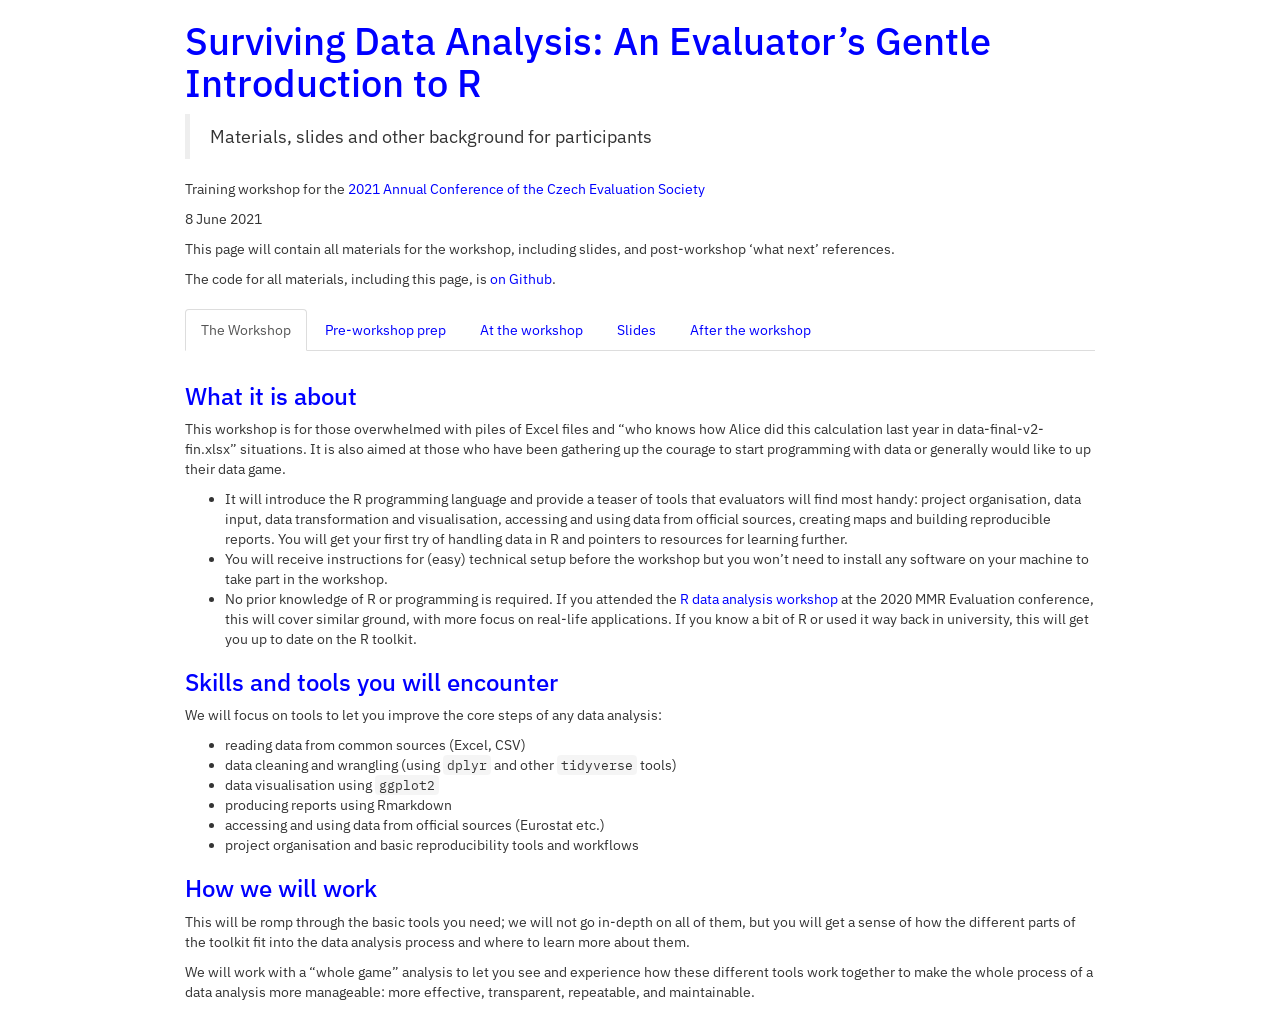
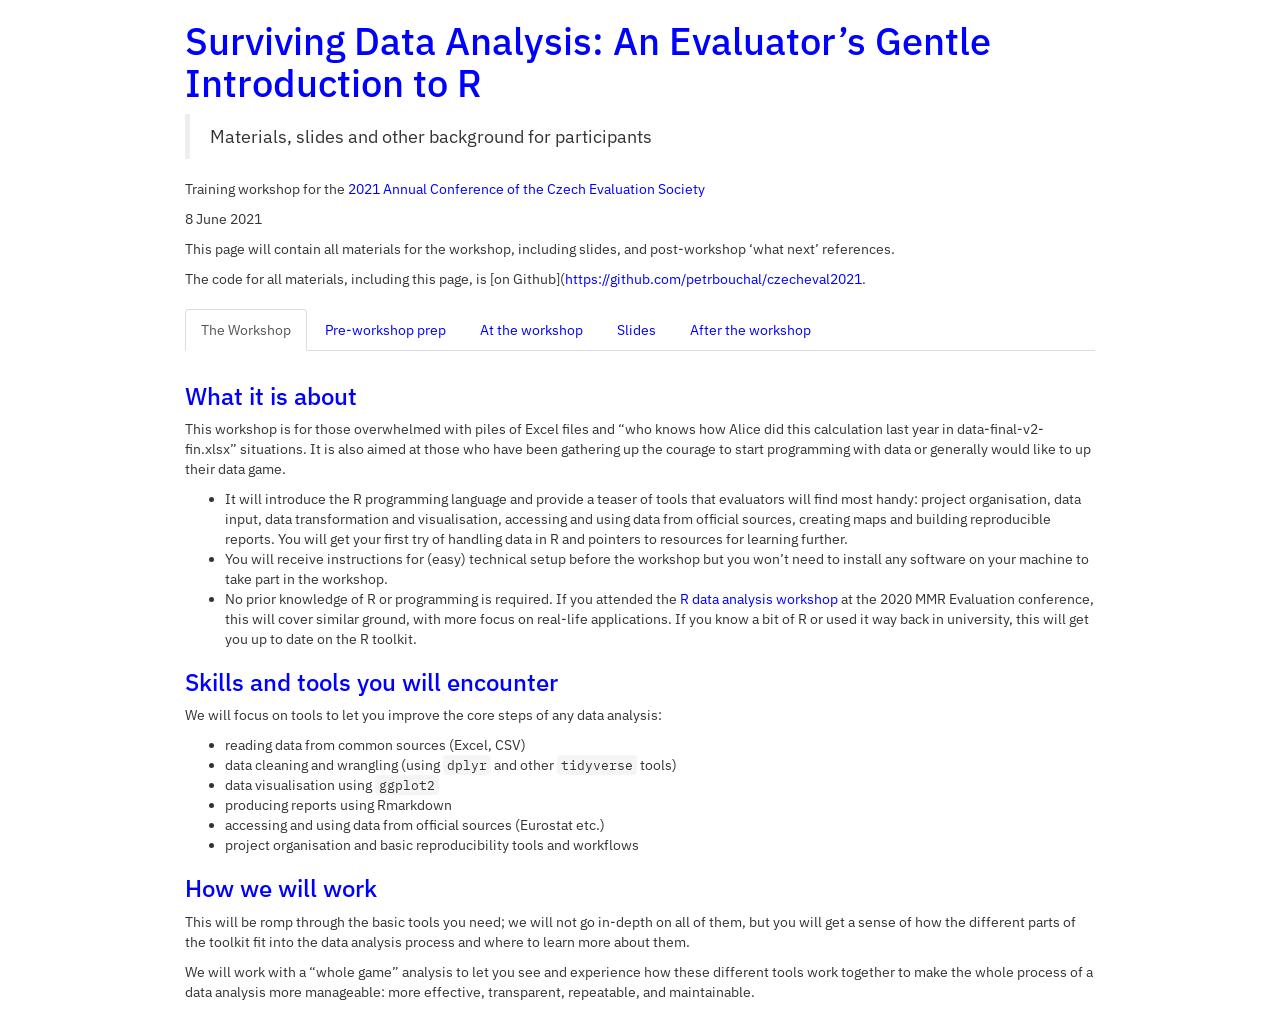
